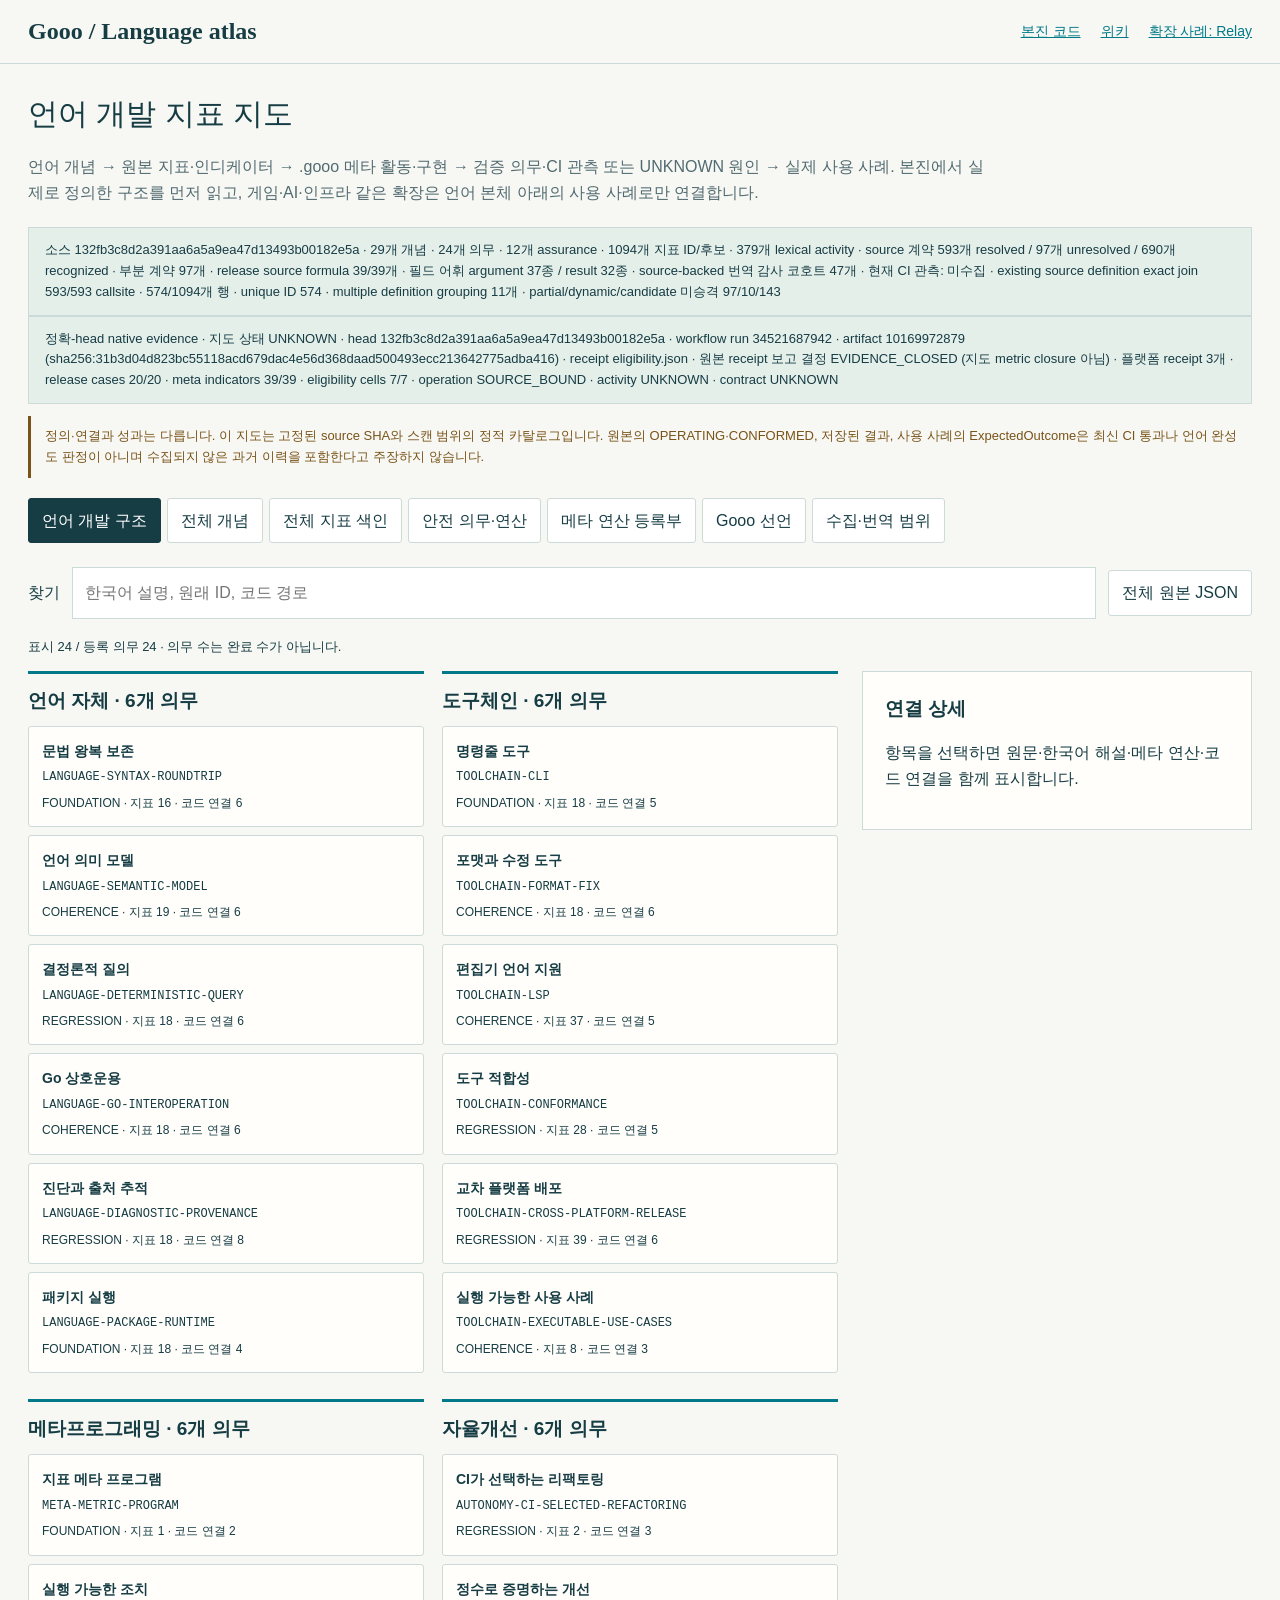
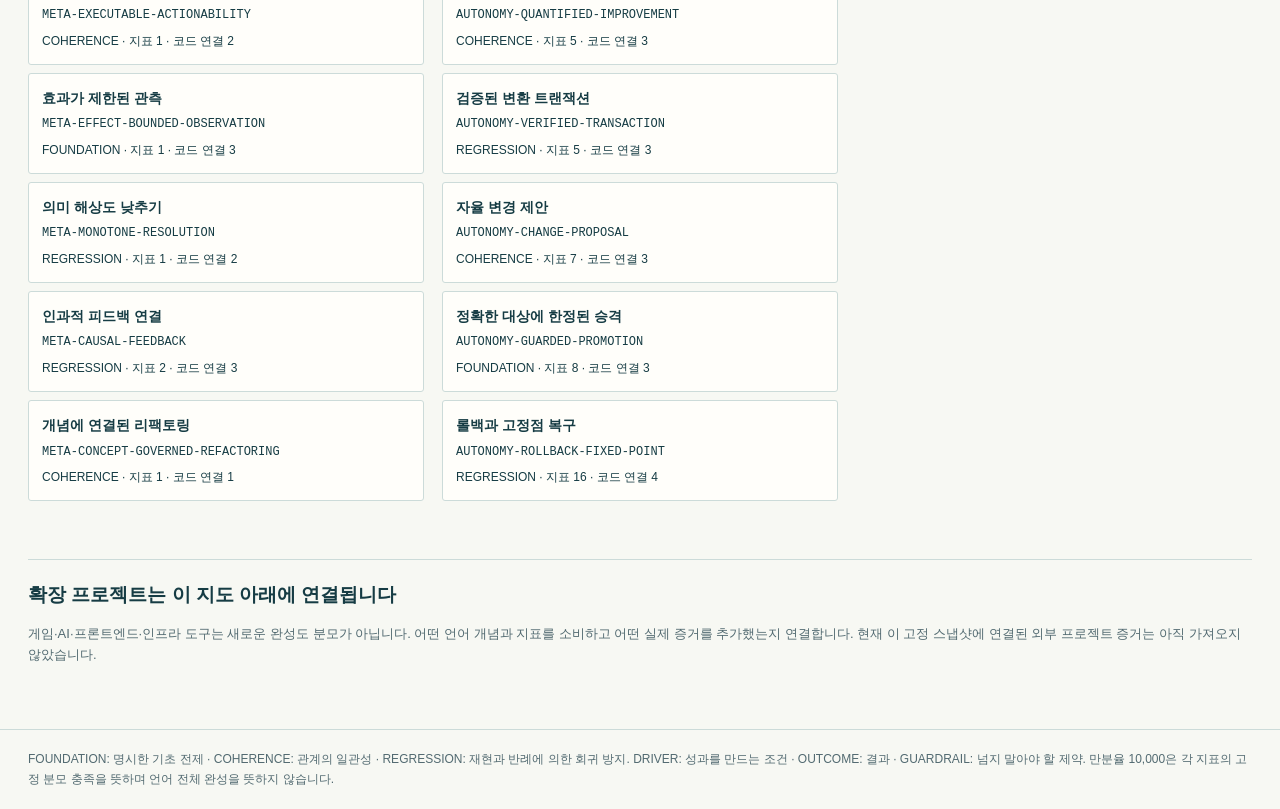
==== metric-map.html @ 1f8fe16c "publish: copy native metric map artifact" ====
<!doctype html>
<html lang="ko">
<head>
<meta charset="utf-8"><meta name="viewport" content="width=device-width, initial-scale=1">
<title>Gooo | 언어 개발 지표 지도</title>
<style>
:root{--ink:#163c44;--muted:#526a71;--paper:#f7f8f3;--line:#ccdbd9;--accent:#007a89;--wash:#e5efea;--warn:#795319}*{box-sizing:border-box}body{margin:0;background:var(--paper);color:var(--ink);font-family:"Noto Sans KR","Apple SD Gothic Neo",sans-serif;line-height:1.6}a{color:var(--accent)}header{padding:18px 28px;border-bottom:1px solid var(--line);display:flex;align-items:center;justify-content:space-between;gap:18px;flex-wrap:wrap}.brand{font:600 24px Georgia,serif;color:var(--ink);text-decoration:none}header nav{display:flex;gap:20px;font-size:14px}main{max-width:1560px;margin:auto;padding:26px 28px}.skip{position:absolute;left:10px;top:-80px;background:white;padding:10px;z-index:4}.skip:focus{top:10px}h1{font-size:30px;margin:0 0 8px;font-weight:550}h2{font-size:19px;margin:0 0 10px}h3{font-size:15px;margin:0 0 8px}.muted{color:var(--muted)}.intro{max-width:960px;margin-bottom:22px}code,.mono{font-family:Consolas,"SFMono-Regular",monospace;font-size:12px;overflow-wrap:anywhere}.sourcebar{padding:12px 16px;border:1px solid var(--line);background:var(--wash);font-size:13px;overflow-wrap:anywhere}.tools{display:flex;gap:12px;align-items:center;flex-wrap:wrap;margin:24px 0 18px}.tools input{flex:1;min-width:210px;padding:12px;border:1px solid var(--line);font:inherit;background:white}button,select{font:inherit;color:inherit}button{cursor:pointer}.nav{display:flex;gap:6px;flex-wrap:wrap;margin:20px 0}button{border:1px solid var(--line);background:white;border-radius:3px;padding:9px 13px}button[aria-pressed=true]{background:var(--ink);color:white;border-color:var(--ink)}button:hover{border-color:var(--accent)}button:focus-visible,a:focus-visible,input:focus-visible{outline:3px solid #b4722b;outline-offset:3px}.layout{display:grid;grid-template-columns:minmax(0,1fr) 390px;gap:24px}.areas{display:grid;grid-template-columns:1fr 1fr;gap:18px}.area{border-top:3px solid var(--accent);padding-top:12px}.area-title{display:flex;justify-content:space-between;gap:10px}.obligation{display:block;width:100%;text-align:left;margin:8px 0;padding:13px;background:#fffefa}.obligation strong{display:block;font-size:14px}.obligation small{display:block;color:var(--muted);font-size:11px;overflow-wrap:anywhere}.obligation[aria-pressed=true] small{color:#dde9e7}.facts{font-size:12px;margin:6px 0 0}.list{display:grid;gap:8px}.list-item{width:100%;text-align:left;padding:14px}.list-item strong{display:block;font-size:14px}.list-item code{display:block;margin-top:6px}.list-item span{display:block;font-size:12px;color:var(--muted)}aside{border:1px solid var(--line);padding:22px;background:#fffefa;align-self:start;max-height:85vh;overflow:auto;position:sticky;top:16px;overflow-wrap:anywhere}aside dl{margin:16px 0}dt{font-size:12px;color:var(--muted);margin-top:16px}dd{margin:3px 0;font-size:14px}aside ul{padding-left:18px;font-size:13px}.links a{display:block;margin:7px 0;font-size:12px}.original{font-size:12px;background:var(--paper);padding:10px;white-space:pre-wrap;overflow-wrap:anywhere}.warning{color:var(--warn);border-left:3px solid var(--warn);padding:10px 14px;margin:12px 0;font-size:13px}.legend{font-size:12px;color:var(--muted);margin:12px 0}.pagination{display:flex;align-items:center;gap:12px;margin-top:20px;font-size:13px}.extension{margin-top:30px;border-top:1px solid var(--line);padding-top:20px}.extension p{font-size:13px;color:var(--muted)}#count{font-size:13px}.pending{padding:28px 0}footer{max-width:1560px;margin:25px auto 0;padding:20px 28px;border-top:1px solid var(--line);font-size:12px;color:var(--muted)}[hidden]{display:none!important}@media(max-width:1080px){.layout{grid-template-columns:1fr}aside{position:static;max-height:none}}@media(max-width:640px){header,main,footer{padding:18px}.areas{grid-template-columns:1fr}h1{font-size:25px}header nav{flex-wrap:wrap}.tools input{min-width:0;width:100%}}
</style>
</head>
<body>
<a class="skip" href="#main">본문으로 이동</a>
<header><a class="brand" href="index.html" lang="en">Gooo / Language atlas</a><nav aria-label="사이트"><a href="https://github.com/kimjooyoon/meta-ontology-go">본진 코드</a><a href="https://github.com/kimjooyoon/meta-ontology-go/wiki">위키</a><a href="relay.html">확장 사례: Relay</a></nav></header>
<main id="main">
<section class="intro"><h1>언어 개발 지표 지도</h1><p class="muted">언어 개념 → 원본 지표·인디케이터 → .gooo 메타 활동·구현 → 검증 의무·CI 관측 또는 UNKNOWN 원인 → 실제 사용 사례. 본진에서 실제로 정의한 구조를 먼저 읽고, 게임·AI·인프라 같은 확장은 언어 본체 아래의 사용 사례로만 연결합니다.</p></section>
<div class="sourcebar" id="source">원본 카탈로그 생성 대기. 이전의 임의 12개 지표는 제거했습니다.</div>
<div class="sourcebar" id="native-evidence">정확-head native evidence 수집 대기. 소스 inventory와 별도 관측입니다.</div>
<div class="warning">정의·연결과 성과는 다릅니다. 이 지도는 고정된 source SHA와 스캔 범위의 정적 카탈로그입니다. 원본의 OPERATING·CONFORMED, 저장된 결과, 사용 사례의 ExpectedOutcome은 최신 CI 통과나 언어 완성도 판정이 아니며 수집되지 않은 과거 이력을 포함한다고 주장하지 않습니다.</div>
<div id="pending" class="pending"><h2>본진 데이터는 CI에서 가져옵니다</h2><p>언어 개념·24개 의무 레지스트리·안전 의무·메타 연산은 기존 Go API로 내보냅니다. 전체 지표 문자열과 Gooo activity는 소스 위치를 보존해 별도 색인합니다. 아직 생성되지 않은 값을 임의로 채우지 않습니다.</p><a href="https://github.com/kimjooyoon/gooo-site/actions/workflows/metric-atlas.yml">원본 추출 작업 보기</a></div>
<section id="explorer" hidden>
<div class="nav" aria-label="지도 보기"><button type="button" data-view="map" aria-pressed="true">언어 개발 구조</button><button type="button" data-view="concepts" aria-pressed="false">전체 개념</button><button type="button" data-view="metrics" aria-pressed="false">전체 지표 색인</button><button type="button" data-view="assurance" aria-pressed="false">안전 의무·연산</button><button type="button" data-view="operations" aria-pressed="false">메타 연산 등록부</button><button type="button" data-view="activities" aria-pressed="false">Gooo 선언</button><button type="button" data-view="coverage" aria-pressed="false">수집·번역 범위</button></div>
<div class="tools"><label for="search">찾기</label><input id="search" type="search" placeholder="한국어 설명, 원래 ID, 코드 경로"><button type="button" id="download">전체 원본 JSON</button></div>
<p id="count" aria-live="polite"></p>
<div class="layout"><section><div id="content"></div><div class="pagination" id="pages"></div></section><aside id="detail" aria-live="polite"><h2>연결 상세</h2><p>항목을 선택하면 원문·한국어 해설·메타 연산·코드 연결을 함께 표시합니다.</p></aside></div>
</section>
<section class="extension"><h2>확장 프로젝트는 이 지도 아래에 연결됩니다</h2><p>게임·AI·프론트엔드·인프라 도구는 새로운 완성도 분모가 아닙니다. 어떤 언어 개념과 지표를 소비하고 어떤 실제 증거를 추가했는지 연결합니다. 현재 이 고정 스냅샷에 연결된 외부 프로젝트 증거는 아직 가져오지 않았습니다.</p></section>
<noscript>탐색에는 JavaScript가 필요합니다. 원본은 <a href="https://github.com/kimjooyoon/meta-ontology-go/tree/132fb3c8d2a391aa6a5a9ea47d13493b00182e5a/internal/meta/languageconcept">언어 개념 카탈로그</a>와 <a href="https://github.com/kimjooyoon/meta-ontology-go/blob/132fb3c8d2a391aa6a5a9ea47d13493b00182e5a/internal/meta/languagereadiness/registry.go">의무 레지스트리</a>에서 읽을 수 있습니다.</noscript>
</main>
<footer>FOUNDATION: 명시한 기초 전제 · COHERENCE: 관계의 일관성 · REGRESSION: 재현과 반례에 의한 회귀 방지. DRIVER: 성과를 만드는 조건 · OUTCOME: 결과 · GUARDRAIL: 넘지 말아야 할 제약. 만분율 10,000은 각 지표의 고정 분모 충족을 뜻하며 언어 전체 완성을 뜻하지 않습니다.</footer>
<script id="atlas-data" type="application/json">{"activities":[{"name":"Root","declaration":"activity Root(Seed, ClaimDependencyPrimitive) -> RootState computes \"claim.observe:recoverable|root-observation\"","reference":{"path":"cmd/gooo/testdata/claim-dependency/main.gooo","line":13,"kind":"lexical_activity_declaration"}},{"name":"Derived","declaration":"activity Derived(RootState) -> DerivedState computes \"claim.edge:requires|derived-integrity\"","reference":{"path":"cmd/gooo/testdata/claim-dependency/main.gooo","line":14,"kind":"lexical_activity_declaration"}},{"name":"SupportCheck","declaration":"activity SupportCheck(RootState, DerivedState) -> SupportState computes \"claim.edge:supports|support-observation\"","reference":{"path":"cmd/gooo/testdata/claim-dependency/main.gooo","line":15,"kind":"lexical_activity_declaration"}},{"name":"RequirementCheck","declaration":"activity RequirementCheck(DerivedState, SupportState) -> RequirementState computes \"claim.edge:requires|requirement-integrity\"","reference":{"path":"cmd/gooo/testdata/claim-dependency/main.gooo","line":16,"kind":"lexical_activity_declaration"}},{"name":"ContradictionCheck","declaration":"activity ContradictionCheck(RootState, RequirementState) -> ContradictionState computes \"claim.edge:contradicts|contradiction-observation\"","reference":{"path":"cmd/gooo/testdata/claim-dependency/main.gooo","line":17,"kind":"lexical_activity_declaration"}},{"name":"FailureEntailmentCheck","declaration":"activity FailureEntailmentCheck(ContradictionState) -> FinalState computes \"claim.edge:failure-entailment|failure-observation\"","reference":{"path":"cmd/gooo/testdata/claim-dependency/main.gooo","line":18,"kind":"lexical_activity_declaration"}},{"name":"ClosedClaim","declaration":"activity ClosedClaim(ClaimInput) -> ClaimResolutionPrimitive computes \"claim.resolve:v1;state=CLOSED;stage=NONE;step=NONE;reason=CLAIM_EVIDENCE_CLOSED;unknown_class=NONE;next_operation=NONE\"","reference":{"path":"cmd/gooo/testdata/claim-resolution/main.gooo","line":7,"kind":"lexical_activity_declaration"}},{"name":"UnknownDirectClaim","declaration":"activity UnknownDirectClaim(ClaimInput) -> ClaimResolutionPrimitive computes \"claim.resolve:v1;state=UNKNOWN;stage=SOURCE;step=OBSERVE_INPUT;reason=INPUT_UNAVAILABLE;unknown_class=DIRECT_MISSING;next_operation=PROVIDE_INPUT\"","reference":{"path":"cmd/gooo/testdata/claim-resolution/main.gooo","line":8,"kind":"lexical_activity_declaration"}},{"name":"UnknownContextClaim","declaration":"activity UnknownContextClaim(ClaimInput) -> ClaimResolutionPrimitive computes \"claim.resolve:v1;state=UNKNOWN;stage=EVALUATION;step=RESOLVE_CONTEXT;reason=CONTEXT_UNAVAILABLE;unknown_class=CONTEXT_MISSING;next_operation=PROVIDE_CONTEXT\"","reference":{"path":"cmd/gooo/testdata/claim-resolution/main.gooo","line":9,"kind":"lexical_activity_declaration"}},{"name":"RefutedClaim","declaration":"activity RefutedClaim(ClaimInput) -> ClaimResolutionPrimitive computes \"claim.resolve:v1;state=REFUTED;stage=SOURCE;step=VERIFY_INPUT;reason=INPUT_MISMATCH;unknown_class=NONE;next_operation=RESTORE_EXPECTED_INPUT\"","reference":{"path":"cmd/gooo/testdata/claim-resolution/main.gooo","line":10,"kind":"lexical_activity_declaration"}},{"name":"InvalidUnknownClaim","declaration":"activity InvalidUnknownClaim(ClaimInput) -> ClaimResolutionPrimitive computes \"claim.resolve:v1;state=UNKNOWN;stage=SOURCE;step=OBSERVE_INPUT;reason=INPUT_UNAVAILABLE;unknown_class=NONE;next_operation=PROVIDE_INPUT\"","reference":{"path":"cmd/gooo/testdata/claim-resolution/main.gooo","line":11,"kind":"lexical_activity_declaration"}},{"name":"InvalidStateClaim","declaration":"activity InvalidStateClaim(ClaimInput) -> ClaimResolutionPrimitive computes \"claim.resolve:v1;state=FIXED_POINT;stage=NONE;step=NONE;reason=UNRECOGNIZED_STATE;unknown_class=NONE;next_operation=NONE\"","reference":{"path":"cmd/gooo/testdata/claim-resolution/main.gooo","line":12,"kind":"lexical_activity_declaration"}},{"name":"ObserveSelectorContract","declaration":"activity ObserveSelectorContract(SelectorContract) -> SemanticGraph","reference":{"path":"examples/activity-cardinality-resolution/main.gooo","line":18,"kind":"lexical_activity_declaration"}},{"name":"BindSemanticGraph","declaration":"activity BindSemanticGraph(SemanticGraph) -> SourceBinding","reference":{"path":"examples/activity-cardinality-resolution/main.gooo","line":19,"kind":"lexical_activity_declaration"}},{"name":"BindSourceDigest","declaration":"activity BindSourceDigest(SourceBinding) -> ValidSelector","reference":{"path":"examples/activity-cardinality-resolution/main.gooo","line":20,"kind":"lexical_activity_declaration"}},{"name":"ValidateSelectorInput","declaration":"activity ValidateSelectorInput(ValidSelector) -> ZeroResolution","reference":{"path":"examples/activity-cardinality-resolution/main.gooo","line":21,"kind":"lexical_activity_declaration"}},{"name":"ResolveZeroMatches","declaration":"activity ResolveZeroMatches(ZeroResolution) -> OneResolution","reference":{"path":"examples/activity-cardinality-resolution/main.gooo","line":22,"kind":"lexical_activity_declaration"}},{"name":"ResolveOneMatch","declaration":"activity ResolveOneMatch(OneResolution) -> ManyResolution","reference":{"path":"examples/activity-cardinality-resolution/main.gooo","line":23,"kind":"lexical_activity_declaration"}},{"name":"ResolveManyMatches","declaration":"activity ResolveManyMatches(ManyResolution) -> ClaimTransition","reference":{"path":"examples/activity-cardinality-resolution/main.gooo","line":24,"kind":"lexical_activity_declaration"}},{"name":"ExposeClaimTransition","declaration":"activity ExposeClaimTransition(ClaimTransition) -> ReplayReceipt","reference":{"path":"examples/activity-cardinality-resolution/main.gooo","line":25,"kind":"lexical_activity_declaration"}},{"name":"ReplayResolution","declaration":"activity ReplayResolution(ReplayReceipt) -> GraphReceipt","reference":{"path":"examples/activity-cardinality-resolution/main.gooo","line":26,"kind":"lexical_activity_declaration"}},{"name":"PreserveGraphHash","declaration":"activity PreserveGraphHash(GraphReceipt) -> RuntimeReceipt","reference":{"path":"examples/activity-cardinality-resolution/main.gooo","line":27,"kind":"lexical_activity_declaration"}},{"name":"ObserveRuntimeBudget","declaration":"activity ObserveRuntimeBudget(RuntimeReceipt) -> WorkspaceReceipt","reference":{"path":"examples/activity-cardinality-resolution/main.gooo","line":28,"kind":"lexical_activity_declaration"}},{"name":"PreserveRepositoryWorkspace","declaration":"activity PreserveRepositoryWorkspace(WorkspaceReceipt) -> ConformanceReceipt","reference":{"path":"examples/activity-cardinality-resolution/main.gooo","line":29,"kind":"lexical_activity_declaration"}},{"name":"PayOrder","declaration":"activity PayOrder(Order) -> Receipt","reference":{"path":"examples/billing-package/activity.gooo","line":4,"kind":"lexical_activity_declaration"}},{"name":"PayOrder","declaration":"activity PayOrder(Order, PaymentMethod) -> Payment","reference":{"path":"examples/billing/main.gooo","line":8,"kind":"lexical_activity_declaration"}},{"name":"ParseAndLower","declaration":"activity ParseAndLower(Source) -> SemanticIR","reference":{"path":"examples/bootstrap/main.gooo","line":8,"kind":"lexical_activity_declaration"}},{"name":"Verify","declaration":"activity Verify(SemanticIR) -> Evidence","reference":{"path":"examples/bootstrap/main.gooo","line":9,"kind":"lexical_activity_declaration"}},{"name":"ChangedFileToClaim","declaration":"activity ChangedFileToClaim(ChangedFile) -> CausalClaim computes \"causal-ci.changed-file-to-claim/v2\"","reference":{"path":"examples/causal-ci-selection/contradiction-intervention.gooo","line":17,"kind":"lexical_activity_declaration"}},{"name":"ClaimToSurface","declaration":"activity ClaimToSurface(CausalClaim) -> PolicySurface computes \"causal-ci.claim-to-surface/v2\"","reference":{"path":"examples/causal-ci-selection/contradiction-intervention.gooo","line":18,"kind":"lexical_activity_declaration"}},{"name":"SurfaceToGoTest","declaration":"activity SurfaceToGoTest(PolicySurface) -> GoTestCheck computes \"causal-ci.surface-to-check/v2\"","reference":{"path":"examples/causal-ci-selection/contradiction-intervention.gooo","line":19,"kind":"lexical_activity_declaration"}},{"name":"SurfaceToGoVet","declaration":"activity SurfaceToGoVet(PolicySurface) -> GoVetCheck computes \"causal-ci.surface-to-check/v2\"","reference":{"path":"examples/causal-ci-selection/contradiction-intervention.gooo","line":20,"kind":"lexical_activity_declaration"}},{"name":"PriorClaimState","declaration":"activity PriorClaimState(CausalClaim) -> OpenState computes \"causal-ci.prior-claim-state/open/v2\"","reference":{"path":"examples/causal-ci-selection/contradiction-intervention.gooo","line":21,"kind":"lexical_activity_declaration"}},{"name":"DischargeClaim","declaration":"activity DischargeClaim(CausalClaim) -> DischargedState computes \"causal-ci.claim-transition/discharged/v2\"","reference":{"path":"examples/causal-ci-selection/contradiction-intervention.gooo","line":22,"kind":"lexical_activity_declaration"}},{"name":"PreserveClaim","declaration":"activity PreserveClaim(CausalClaim) -> OpenState computes \"causal-ci.claim-transition/open-lower-resolution/v2\"","reference":{"path":"examples/causal-ci-selection/contradiction-intervention.gooo","line":23,"kind":"lexical_activity_declaration"}},{"name":"RefuteClaim","declaration":"activity RefuteClaim(CausalClaim) -> RefutedState computes \"causal-ci.claim-transition/refuted/v2\"","reference":{"path":"examples/causal-ci-selection/contradiction-intervention.gooo","line":24,"kind":"lexical_activity_declaration"}},{"name":"ChangedFileToClaim","declaration":"activity ChangedFileToClaim(ChangedFile) -> CausalClaim computes \"causal-ci.changed-file-to-claim/v2\"","reference":{"path":"examples/causal-ci-selection/main.gooo","line":18,"kind":"lexical_activity_declaration"}},{"name":"ClaimToSurface","declaration":"activity ClaimToSurface(CausalClaim) -> PolicySurface computes \"causal-ci.claim-to-surface/v2\"","reference":{"path":"examples/causal-ci-selection/main.gooo","line":19,"kind":"lexical_activity_declaration"}},{"name":"SurfaceToGoTest","declaration":"activity SurfaceToGoTest(PolicySurface) -> GoTestCheck computes \"causal-ci.surface-to-check/v2\"","reference":{"path":"examples/causal-ci-selection/main.gooo","line":20,"kind":"lexical_activity_declaration"}},{"name":"PriorClaimState","declaration":"activity PriorClaimState(CausalClaim) -> OpenState computes \"causal-ci.prior-claim-state/open/v2\"","reference":{"path":"examples/causal-ci-selection/main.gooo","line":22,"kind":"lexical_activity_declaration"}},{"name":"DischargeClaim","declaration":"activity DischargeClaim(CausalClaim) -> DischargedState computes \"causal-ci.claim-transition/discharged/v2\"","reference":{"path":"examples/causal-ci-selection/main.gooo","line":23,"kind":"lexical_activity_declaration"}},{"name":"PreserveClaim","declaration":"activity PreserveClaim(CausalClaim) -> OpenState computes \"causal-ci.claim-transition/open-lower-resolution/v2\"","reference":{"path":"examples/causal-ci-selection/main.gooo","line":24,"kind":"lexical_activity_declaration"}},{"name":"RefuteClaim","declaration":"activity RefuteClaim(CausalClaim) -> RefutedState computes \"causal-ci.claim-transition/refuted/v2\"","reference":{"path":"examples/causal-ci-selection/main.gooo","line":25,"kind":"lexical_activity_declaration"}},{"name":"ChangedFileToClaim","declaration":"activity ChangedFileToClaim(ChangedFile) -> CausalClaim computes \"causal-ci.changed-file-to-claim/v2\"","reference":{"path":"examples/causal-ci-selection/nonsemantic-intervention.gooo","line":20,"kind":"lexical_activity_declaration"}},{"name":"ClaimToSurface","declaration":"activity ClaimToSurface(CausalClaim) -> PolicySurface computes \"causal-ci.claim-to-surface/v2\"","reference":{"path":"examples/causal-ci-selection/nonsemantic-intervention.gooo","line":21,"kind":"lexical_activity_declaration"}},{"name":"SurfaceToGoTest","declaration":"activity SurfaceToGoTest(PolicySurface) -> GoTestCheck computes \"causal-ci.surface-to-check/v2\"","reference":{"path":"examples/causal-ci-selection/nonsemantic-intervention.gooo","line":22,"kind":"lexical_activity_declaration"}},{"name":"PriorClaimState","declaration":"activity PriorClaimState(CausalClaim) -> OpenState computes \"causal-ci.prior-claim-state/open/v2\"","reference":{"path":"examples/causal-ci-selection/nonsemantic-intervention.gooo","line":24,"kind":"lexical_activity_declaration"}},{"name":"DischargeClaim","declaration":"activity DischargeClaim(CausalClaim) -> DischargedState computes \"causal-ci.claim-transition/discharged/v2\"","reference":{"path":"examples/causal-ci-selection/nonsemantic-intervention.gooo","line":25,"kind":"lexical_activity_declaration"}},{"name":"PreserveClaim","declaration":"activity PreserveClaim(CausalClaim) -> OpenState computes \"causal-ci.claim-transition/open-lower-resolution/v2\"","reference":{"path":"examples/causal-ci-selection/nonsemantic-intervention.gooo","line":26,"kind":"lexical_activity_declaration"}},{"name":"RefuteClaim","declaration":"activity RefuteClaim(CausalClaim) -> RefutedState computes \"causal-ci.claim-transition/refuted/v2\"","reference":{"path":"examples/causal-ci-selection/nonsemantic-intervention.gooo","line":27,"kind":"lexical_activity_declaration"}},{"name":"ChangedFileToClaim","declaration":"activity ChangedFileToClaim(ChangedFile) -> CausalClaim computes \"causal-ci.changed-file-to-claim/v2\"","reference":{"path":"examples/causal-ci-selection/semantic-intervention.gooo","line":17,"kind":"lexical_activity_declaration"}},{"name":"ClaimToSurface","declaration":"activity ClaimToSurface(CausalClaim) -> PolicySurface computes \"causal-ci.claim-to-surface/v2\"","reference":{"path":"examples/causal-ci-selection/semantic-intervention.gooo","line":18,"kind":"lexical_activity_declaration"}},{"name":"SurfaceToGoTest","declaration":"activity SurfaceToGoTest(PolicySurface) -> GoVetCheck computes \"causal-ci.surface-to-check/v2\"","reference":{"path":"examples/causal-ci-selection/semantic-intervention.gooo","line":19,"kind":"lexical_activity_declaration"}},{"name":"PriorClaimState","declaration":"activity PriorClaimState(CausalClaim) -> OpenState computes \"causal-ci.prior-claim-state/open/v2\"","reference":{"path":"examples/causal-ci-selection/semantic-intervention.gooo","line":20,"kind":"lexical_activity_declaration"}},{"name":"DischargeClaim","declaration":"activity DischargeClaim(CausalClaim) -> DischargedState computes \"causal-ci.claim-transition/discharged/v2\"","reference":{"path":"examples/causal-ci-selection/semantic-intervention.gooo","line":21,"kind":"lexical_activity_declaration"}},{"name":"PreserveClaim","declaration":"activity PreserveClaim(CausalClaim) -> OpenState computes \"causal-ci.claim-transition/open-lower-resolution/v2\"","reference":{"path":"examples/causal-ci-selection/semantic-intervention.gooo","line":22,"kind":"lexical_activity_declaration"}},{"name":"RefuteClaim","declaration":"activity RefuteClaim(CausalClaim) -> RefutedState computes \"causal-ci.claim-transition/refuted/v2\"","reference":{"path":"examples/causal-ci-selection/semantic-intervention.gooo","line":23,"kind":"lexical_activity_declaration"}},{"name":"ObserveCIWorkflowWindow","declaration":"activity ObserveCIWorkflowWindow(WorkflowWindowInput) -> WorkflowWindowOutput computes \"ci.workflow.window/v1;partial-lineage-observation-permission=READ_ONLY;partial-lineage-policy=EXACT_SUBJECT_WORKFLOW_LINEAGE_CONTRACT;partial-lineage-repository=kimjooyoon/meta-ontology-go;partial-lineage-source-workflow=.github/workflows/ci.yml;partial-lineage-consumer-workflow=CI effort observation;partial-lineage-source-identity=workflow,run_id,run_attempt,subject_sha,repository,event;partial-lineage-source-identity-priority=run_id,repository,workflow,event,run_attempt,head_sha;partial-lineage-source-secondary-fields=ref,head_branch;partial-lineage-source-api-key=workflow_run.id;partial-lineage-artifact-identity=name,id,digest,run_id,run_attempt,subject_sha;partial-lineage-artifact-subject-binding=ci-evidence.head_sha;partial-lineage-consumer-identity=workflow,run_id,run_attempt,subject_sha,ref;partial-lineage-provenance-state=EXACT_REQUIRED;partial-lineage-lineage-states=EXACT,STALE,DIRECT_MISSING,MISMATCH,TAMPERED,CURRENT_DEV_FALLBACK;partial-lineage-causal-fields=stage,step,reason,unknown_class,next_operation,blocked_by;partial-lineage-edge=consumer>source-run;partial-lineage-edge=source-run>subject;partial-lineage-edge=source-run>artifact;partial-lineage-edge=artifact>attempt;partial-lineage-edge=artifact>digest;partial-lineage-edge=consumer>consumer-subject;partial-lineage-refuted-dominates-unknown=true;partial-lineage-metric=active_lineage_roots|1;partial-lineage-metric=cases_satisfied|9;partial-lineage-metric=cases_total|9;partial-lineage-metric=stale_misattributed_before|2;partial-lineage-metric=stale_misattributed_after|0;partial-lineage-metric=stale_unknown|3;partial-lineage-metric=exact_subject_bindings|3;partial-lineage-metric=unknown_classifications|3;partial-lineage-metric=unknown_six_field_preservations|3;partial-lineage-metric=contradictions_refuted|3;partial-lineage-metric=mismatch_detections|3;partial-lineage-metric=fallback_attempts|1;partial-lineage-metric=fallback_accepted|0;partial-lineage-metric=fallback_rejected|1;partial-lineage-metric=exact_replay_comparisons|1;partial-lineage-metric=source_artifact_resolutions|3;partial-lineage-metric=source_receipts|2;partial-lineage-metric=consumer_receipts|2;partial-lineage-metric=evidence_artifacts|21;partial-lineage-case=EXACT_TRIGGER_ARTIFACT_MATCH|CLOSED|EXACT||446c8451b231ed08087945ac1a7f705bea7225be|33859268902|VALUE;partial-lineage-case=EXACT_API_HEAD_SHA_NULL_REF|CLOSED|EXACT||446c8451b231ed08087945ac1a7f705bea7225be|33859268902|NULL;partial-lineage-case=EXACT_API_HEAD_SHA_EMPTY_REF|CLOSED|EXACT||446c8451b231ed08087945ac1a7f705bea7225be|33859268902|EMPTY;partial-lineage-case=STALE_SOURCE_A5697C29|UNKNOWN|STALE|STALE|a5697c29443440af1eb463de0ea6697a043c2afb|33858521448|VALUE;partial-lineage-case=SOURCE_API_MISSING|UNKNOWN|DIRECT_MISSING|DIRECT_MISSING|8a919d0a8d28a490eeac3262b9959bcdd5414caa|33858991200|VALUE;partial-lineage-case=ARTIFACT_LOOKUP_MISSING|UNKNOWN|DIRECT_MISSING|DIRECT_MISSING|a5697c29443440af1eb463de0ea6697a043c2afb|33858521448|VALUE;partial-lineage-case=SUBJECT_RUN_MISMATCH|REFUTED|CURRENT_DEV_FALLBACK||8a919d0a8d28a490eeac3262b9959bcdd5414caa|33858991200|VALUE;partial-lineage-case=TAMPERED_ARTIFACT|REFUTED|TAMPERED||446c8451b231ed08087945ac1a7f705bea7225be|33859268902|VALUE;partial-lineage-case=SOURCE_REPOSITORY_MISMATCH|REFUTED|MISMATCH||446c8451b231ed08087945ac1a7f705bea7225be|33859268902|VALUE\"","reference":{"path":"examples/ci-effort-observation/main.gooo","line":21,"kind":"lexical_activity_declaration"}},{"name":"BindVerificationOperationManifest","declaration":"activity BindVerificationOperationManifest(OperationManifestInput) -> OperationManifestOutput computes \"ci.operation.manifest/v1\"","reference":{"path":"examples/ci-effort-observation/main.gooo","line":22,"kind":"lexical_activity_declaration"}},{"name":"ObserveVerificationRuntime","declaration":"activity ObserveVerificationRuntime(VerificationRuntimeInput) -> VerificationRuntimeOutput computes \"ci.verification.runtime/v1;observation-permission=READ_ONLY\"","reference":{"path":"examples/ci-effort-observation/main.gooo","line":23,"kind":"lexical_activity_declaration"}},{"name":"AccountExecutedVerifications","declaration":"activity AccountExecutedVerifications(ExecutedVerificationsInput) -> ExecutedVerificationsOutput computes \"ci.verification.executed/v1\"","reference":{"path":"examples/ci-effort-observation/main.gooo","line":24,"kind":"lexical_activity_declaration"}},{"name":"AccountSkippedVerifications","declaration":"activity AccountSkippedVerifications(SkippedVerificationsInput) -> SkippedVerificationsOutput computes \"ci.verification.skipped/v1\"","reference":{"path":"examples/ci-effort-observation/main.gooo","line":25,"kind":"lexical_activity_declaration"}},{"name":"EvaluateExactEvidenceReuse","declaration":"activity EvaluateExactEvidenceReuse(ReuseDecisionInput) -> ReuseDecisionOutput computes \"ci.evidence.reuse/v1;evidence-reuse-permission=EXACT_SUCCESS_ONLY;promotion-permission=NONE\"","reference":{"path":"examples/ci-effort-observation/main.gooo","line":26,"kind":"lexical_activity_declaration"}},{"name":"RecordReuseRejectionsAndUnknowns","declaration":"activity RecordReuseRejectionsAndUnknowns(ReuseRejectionsUnknownInput) -> ReuseRejectionsUnknownOutput computes \"ci.evidence.rejections/v1\"","reference":{"path":"examples/ci-effort-observation/main.gooo","line":27,"kind":"lexical_activity_declaration"}},{"name":"BindOpenTofuObservation","declaration":"activity BindOpenTofuObservation(OpenTofuObservationInput) -> OpenTofuObservationOutput computes \"ci.external.opentofu/v1\"","reference":{"path":"examples/ci-effort-observation/main.gooo","line":28,"kind":"lexical_activity_declaration"}},{"name":"SelectGoCheck","declaration":"activity SelectGoCheck(ChangeSet) -> CheckPlan computes \"ci.rule:go:v1\"","reference":{"path":"examples/ci-plan/main.gooo","line":8,"kind":"lexical_activity_declaration"}},{"name":"SelectDocsCheck","declaration":"activity SelectDocsCheck(ChangeSet) -> CheckPlan computes \"ci.rule:docs:v1\"","reference":{"path":"examples/ci-plan/main.gooo","line":9,"kind":"lexical_activity_declaration"}},{"name":"SelectYAMLCheck","declaration":"activity SelectYAMLCheck(ChangeSet) -> CheckPlan computes \"ci.rule:yaml:v1\"","reference":{"path":"examples/ci-plan/main.gooo","line":10,"kind":"lexical_activity_declaration"}},{"name":"PlanCI","declaration":"activity PlanCI(ChangeSet) -> CheckPlan computes \"ci.plan:v1\"","reference":{"path":"examples/ci-plan/main.gooo","line":11,"kind":"lexical_activity_declaration"}},{"name":"VerifyCIPlan","declaration":"activity VerifyCIPlan(CheckPlan) -> VerificationReceipt computes \"ci.verify:v1\"","reference":{"path":"examples/ci-plan/main.gooo","line":12,"kind":"lexical_activity_declaration"}},{"name":"BindOperationIdentity","declaration":"activity BindOperationIdentity(OperationObservation) -> OperationIdentity","reference":{"path":"examples/ci-time-causality/main.gooo","line":4,"kind":"lexical_activity_declaration"}},{"name":"BindClockDomain","declaration":"activity BindClockDomain(OperationObservation) -> ClockDomainBinding","reference":{"path":"examples/ci-time-causality/main.gooo","line":5,"kind":"lexical_activity_declaration"}},{"name":"ObserveStartTime","declaration":"activity ObserveStartTime(OperationObservation) -> StartTimeObservation","reference":{"path":"examples/ci-time-causality/main.gooo","line":6,"kind":"lexical_activity_declaration"}},{"name":"ObserveEndTime","declaration":"activity ObserveEndTime(OperationObservation) -> EndTimeObservation","reference":{"path":"examples/ci-time-causality/main.gooo","line":7,"kind":"lexical_activity_declaration"}},{"name":"EnforceMonotonicOrder","declaration":"activity EnforceMonotonicOrder(StartTimeObservation) -> ClockOrderDecision","reference":{"path":"examples/ci-time-causality/main.gooo","line":8,"kind":"lexical_activity_declaration"}},{"name":"DeriveDuration","declaration":"activity DeriveDuration(ClockOrderDecision) -> DurationObservation","reference":{"path":"examples/ci-time-causality/main.gooo","line":9,"kind":"lexical_activity_declaration"}},{"name":"PreserveSourceCIBoundary","declaration":"activity PreserveSourceCIBoundary(DurationObservation) -> SourceCIObservation","reference":{"path":"examples/ci-time-causality/main.gooo","line":10,"kind":"lexical_activity_declaration"}},{"name":"PreserveOpenTofuBoundary","declaration":"activity PreserveOpenTofuBoundary(DurationObservation) -> OpenTofuObservation","reference":{"path":"examples/ci-time-causality/main.gooo","line":11,"kind":"lexical_activity_declaration"}},{"name":"AppendRetryLineage","declaration":"activity AppendRetryLineage(OperationObservation) -> RetryLineage","reference":{"path":"examples/ci-time-causality/main.gooo","line":12,"kind":"lexical_activity_declaration"}},{"name":"RefuteNegativeDuration","declaration":"activity RefuteNegativeDuration(DurationObservation) -> Refutation","reference":{"path":"examples/ci-time-causality/main.gooo","line":13,"kind":"lexical_activity_declaration"}},{"name":"ReplayDeterministically","declaration":"activity ReplayDeterministically(DurationObservation) -> ReplayReceipt","reference":{"path":"examples/ci-time-causality/main.gooo","line":14,"kind":"lexical_activity_declaration"}},{"name":"EmitHumanReport","declaration":"activity EmitHumanReport(ReplayReceipt) -> HumanReport","reference":{"path":"examples/ci-time-causality/main.gooo","line":15,"kind":"lexical_activity_declaration"}},{"name":"ObserveSource","declaration":"activity ObserveSource(SourceProgram) -> SemanticGraph computes \"gooo.semantic.graph:v1\"","reference":{"path":"examples/compiler-self-improvement/main.gooo","line":10,"kind":"lexical_activity_declaration"}},{"name":"GenerateCandidate","declaration":"activity GenerateCandidate(SemanticGraph) -> GeneratedCandidate computes \"generator.normalizeIR:fold-copy-with-empty-normalization/v1;target=internal/generator/normalize_part01.go;fixture=examples/billing/main.gooo\"","reference":{"path":"examples/compiler-self-improvement/main.gooo","line":11,"kind":"lexical_activity_declaration"}},{"name":"ExecuteBaseline","declaration":"activity ExecuteBaseline(SourceProgram) -> ExactObservation computes \"compiler.measure:baseline:v1\"","reference":{"path":"examples/compiler-self-improvement/main.gooo","line":12,"kind":"lexical_activity_declaration"}},{"name":"ExecuteCandidate","declaration":"activity ExecuteCandidate(GeneratedCandidate) -> ExactObservation computes \"compiler.measure:candidate:v1\"","reference":{"path":"examples/compiler-self-improvement/main.gooo","line":13,"kind":"lexical_activity_declaration"}},{"name":"GuardSemantics","declaration":"activity GuardSemantics(ExactObservation) -> Decision computes \"compiler.guard:behavior-determinism-memory-time:v1\"","reference":{"path":"examples/compiler-self-improvement/main.gooo","line":14,"kind":"lexical_activity_declaration"}},{"name":"Decide","declaration":"activity Decide(Decision) -> Decision computes \"compiler.decision:REFUTED>UNKNOWN>CLOSED:v1\"","reference":{"path":"examples/compiler-self-improvement/main.gooo","line":15,"kind":"lexical_activity_declaration"}},{"name":"DeclareOperationIntent","declaration":"activity DeclareOperationIntent(OperationIntentInput) -> OperationIntent computes \"compiler.operation-intent:v1;operation=lsp-document-refresh;mode=read-only\"","reference":{"path":"examples/compiler-self-improvement/operation-envelope.gooo","line":21,"kind":"lexical_activity_declaration"}},{"name":"BindSourceRevision","declaration":"activity BindSourceRevision(SourceRevisionInput) -> SourceRevision computes \"compiler.source-revision:v1;binding=exact-source-digest;target=internal/lsp/features_part03.go;metric=lsp_refresh_parse_calls\"","reference":{"path":"examples/compiler-self-improvement/operation-envelope.gooo","line":22,"kind":"lexical_activity_declaration"}},{"name":"DeclareEffectGrant","declaration":"activity DeclareEffectGrant(EffectGrantInput) -> EffectGrant computes \"compiler.effect-grant:v1;effects=read:source;repository-writes=0\"","reference":{"path":"examples/compiler-self-improvement/operation-envelope.gooo","line":23,"kind":"lexical_activity_declaration"}},{"name":"EmitEffectRequest","declaration":"activity EmitEffectRequest(EffectRequestInput) -> EffectRequest computes \"compiler.effect-request:v1;replay=exact-source-profile-toolchain-contract-digest\"","reference":{"path":"examples/compiler-self-improvement/operation-envelope.gooo","line":24,"kind":"lexical_activity_declaration"}},{"name":"RecordEffectResult","declaration":"activity RecordEffectResult(EffectResultInput) -> EffectResult computes \"compiler.effect-result:v1;match=request-source-grant;cases=unchanged-reuse|changed-input-invalidation\"","reference":{"path":"examples/compiler-self-improvement/operation-envelope.gooo","line":25,"kind":"lexical_activity_declaration"}},{"name":"VerifyReplayIdentity","declaration":"activity VerifyReplayIdentity(ReplayIdentityInput) -> ReplayIdentity computes \"compiler.replay-identity:v1;compare=current-request-digest;stale=corrupt-cache-reject\"","reference":{"path":"examples/compiler-self-improvement/operation-envelope.gooo","line":26,"kind":"lexical_activity_declaration"}},{"name":"ClassifySemanticOutcome","declaration":"activity ClassifySemanticOutcome(SemanticOutcomeInput) -> OperationDecision computes \"compiler.decision:v1;precedence=REFUTED>UNKNOWN>CLOSED;conditions=unchanged-reuse|changed-input-invalidation|corrupt-stale-evidence\"","reference":{"path":"examples/compiler-self-improvement/operation-envelope.gooo","line":27,"kind":"lexical_activity_declaration"}},{"name":"PublishOperationReceipt","declaration":"activity PublishOperationReceipt(ReceiptInput) -> OperationReceipt computes \"compiler.operation-receipt:v1;artifacts=6;utility=UNKNOWN\"","reference":{"path":"examples/compiler-self-improvement/operation-envelope.gooo","line":28,"kind":"lexical_activity_declaration"}},{"name":"Transform","declaration":"activity Transform(Input) -> Output","reference":{"path":"examples/conformance/main.gooo","line":7,"kind":"lexical_activity_declaration"}},{"name":"LoadOrder","declaration":"activity LoadOrder(Order) -> Order computes \"field.read:CustomerName=billing://field/customer-name\"","reference":{"path":"examples/entity-fields-v1/main.gooo","line":9,"kind":"lexical_activity_declaration"}},{"name":"BindExecutionReport","declaration":"activity BindExecutionReport(CapabilityRequest) -> ExecutionReportEvidence","reference":{"path":"examples/external-capability-execution/authorization/policy.gooo","line":17,"kind":"lexical_activity_declaration"}},{"name":"BindOperation","declaration":"activity BindOperation(CapabilityRequest) -> OperationEvidence","reference":{"path":"examples/external-capability-execution/authorization/policy.gooo","line":18,"kind":"lexical_activity_declaration"}},{"name":"BindSubject","declaration":"activity BindSubject(CapabilityRequest) -> SubjectEvidence","reference":{"path":"examples/external-capability-execution/authorization/policy.gooo","line":19,"kind":"lexical_activity_declaration"}},{"name":"BindIssuer","declaration":"activity BindIssuer(CapabilityRequest) -> IssuerEvidence","reference":{"path":"examples/external-capability-execution/authorization/policy.gooo","line":20,"kind":"lexical_activity_declaration"}},{"name":"BindScope","declaration":"activity BindScope(CapabilityRequest) -> ScopeEvidence","reference":{"path":"examples/external-capability-execution/authorization/policy.gooo","line":21,"kind":"lexical_activity_declaration"}},{"name":"BindPolicyFoundation","declaration":"activity BindPolicyFoundation(CapabilityRequest) -> PolicyFoundationEvidence","reference":{"path":"examples/external-capability-execution/authorization/policy.gooo","line":22,"kind":"lexical_activity_declaration"}},{"name":"EnforceDefaultDeny","declaration":"activity EnforceDefaultDeny(CapabilityRequest) -> DefaultDenyEvidence","reference":{"path":"examples/external-capability-execution/authorization/policy.gooo","line":23,"kind":"lexical_activity_declaration"}},{"name":"BindInvocation","declaration":"activity BindInvocation(CapabilityRequest) -> InvocationEvidence","reference":{"path":"examples/external-capability-execution/authorization/policy.gooo","line":24,"kind":"lexical_activity_declaration"}},{"name":"BindNonce","declaration":"activity BindNonce(CapabilityRequest) -> NonceEvidence","reference":{"path":"examples/external-capability-execution/authorization/policy.gooo","line":25,"kind":"lexical_activity_declaration"}},{"name":"EnforceEffectCeiling","declaration":"activity EnforceEffectCeiling(CapabilityRequest) -> EffectCeilingEvidence","reference":{"path":"examples/external-capability-execution/authorization/policy.gooo","line":26,"kind":"lexical_activity_declaration"}},{"name":"ReduceAuthorization","declaration":"activity ReduceAuthorization(CapabilityRequest) -> AuthorizationReceipt","reference":{"path":"examples/external-capability-execution/authorization/policy.gooo","line":27,"kind":"lexical_activity_declaration"}},{"name":"BindActivationCapsules","declaration":"activity BindActivationCapsules(AssuranceCapsule, EligibilityCapsule, MergeCapsule) -> BoundEvidence","reference":{"path":"examples/external-conformance-activation/main.gooo","line":13,"kind":"lexical_activity_declaration"}},{"name":"ConsumePredecessorSemantics","declaration":"activity ConsumePredecessorSemantics(BoundEvidence) -> PredecessorSemantics","reference":{"path":"examples/external-conformance-activation/main.gooo","line":14,"kind":"lexical_activity_declaration"}},{"name":"PreserveUnknownResolution","declaration":"activity PreserveUnknownResolution(BoundEvidence) -> ActivationDecision","reference":{"path":"examples/external-conformance-activation/main.gooo","line":15,"kind":"lexical_activity_declaration"}},{"name":"ApplyExternalConformanceTransition","declaration":"activity ApplyExternalConformanceTransition(PredecessorSemantics, ActivationDecision) -> AssuranceTransition","reference":{"path":"examples/external-conformance-activation/main.gooo","line":16,"kind":"lexical_activity_declaration"}},{"name":"EmitReadOnlyActivationReceipt","declaration":"activity EmitReadOnlyActivationReceipt(AssuranceTransition) -> ActivationReceipt","reference":{"path":"examples/external-conformance-activation/main.gooo","line":17,"kind":"lexical_activity_declaration"}},{"name":"ObserveValidatedMergeEvidence","declaration":"activity ObserveValidatedMergeEvidence(ReleaseCandidate) -> ValidatedMergeEvidence","reference":{"path":"examples/gooo-release-publication/main.gooo","line":14,"kind":"lexical_activity_declaration"}},{"name":"BindExperimentalReleaseIdentity","declaration":"activity BindExperimentalReleaseIdentity(ValidatedMergeEvidence) -> ReleaseIdentity","reference":{"path":"examples/gooo-release-publication/main.gooo","line":15,"kind":"lexical_activity_declaration"}},{"name":"AssembleReleasePayload","declaration":"activity AssembleReleasePayload(ValidatedMergeEvidence, ReleaseIdentity) -> ReleasePayload","reference":{"path":"examples/gooo-release-publication/main.gooo","line":16,"kind":"lexical_activity_declaration"}},{"name":"VerifyReleasePayloadChecksums","declaration":"activity VerifyReleasePayloadChecksums(ReleasePayload) -> ChecksumEvidence","reference":{"path":"examples/gooo-release-publication/main.gooo","line":17,"kind":"lexical_activity_declaration"}},{"name":"CreateAnnotatedReleaseTag","declaration":"activity CreateAnnotatedReleaseTag(ReleaseIdentity, ChecksumEvidence) -> AnnotatedTag","reference":{"path":"examples/gooo-release-publication/main.gooo","line":18,"kind":"lexical_activity_declaration"}},{"name":"StageDraftPrerelease","declaration":"activity StageDraftPrerelease(AnnotatedTag, ReleasePayload) -> DraftPrerelease","reference":{"path":"examples/gooo-release-publication/main.gooo","line":19,"kind":"lexical_activity_declaration"}},{"name":"VerifyDraftReleaseAssets","declaration":"activity VerifyDraftReleaseAssets(DraftPrerelease, ChecksumEvidence) -> AssetSetEvidence","reference":{"path":"examples/gooo-release-publication/main.gooo","line":20,"kind":"lexical_activity_declaration"}},{"name":"PublishVerifiedPrerelease","declaration":"activity PublishVerifiedPrerelease(DraftPrerelease, AssetSetEvidence) -> PublishedPrerelease","reference":{"path":"examples/gooo-release-publication/main.gooo","line":21,"kind":"lexical_activity_declaration"}},{"name":"IncrementOne","declaration":"activity IncrementOne(Integer) -> Integer computes \"int.add:1\"","reference":{"path":"examples/language-operation-catalog/main.gooo","line":4,"kind":"lexical_activity_declaration"}},{"name":"IncrementTwo","declaration":"activity IncrementTwo(Integer) -> Integer computes \"int.add:2\"","reference":{"path":"examples/language-operation-catalog/main.gooo","line":5,"kind":"lexical_activity_declaration"}},{"name":"IncrementOne","declaration":"activity IncrementOne(Integer) -> Integer computes \"int.add:1\"","reference":{"path":"examples/language-operation-catalog/unknown.gooo","line":4,"kind":"lexical_activity_declaration"}},{"name":"IncrementTwo","declaration":"activity IncrementTwo(Integer) -> Integer computes \"int.magic:2\"","reference":{"path":"examples/language-operation-catalog/unknown.gooo","line":5,"kind":"lexical_activity_declaration"}},{"name":"Capture","declaration":"activity Capture(Observation) -> Observation computes \"record.forward:v1\"","reference":{"path":"examples/language-record-binding/main.gooo","line":13,"kind":"lexical_activity_declaration"}},{"name":"Review","declaration":"activity Review(Observation) -> Observation computes \"record.forward:v1\"","reference":{"path":"examples/language-record-binding/main.gooo","line":14,"kind":"lexical_activity_declaration"}},{"name":"Report","declaration":"activity Report(Observation) -> Observation computes \"record.forward:v1\"","reference":{"path":"examples/language-record-binding/main.gooo","line":15,"kind":"lexical_activity_declaration"}},{"name":"Produce","declaration":"activity Produce(Integer) -> Integer computes \"int.add:1\"","reference":{"path":"examples/language-runtime-binding/main.gooo","line":6,"kind":"lexical_activity_declaration"}},{"name":"ConsumeA","declaration":"activity ConsumeA(Integer) -> Integer computes \"int.add:1\"","reference":{"path":"examples/language-runtime-binding/main.gooo","line":7,"kind":"lexical_activity_declaration"}},{"name":"ConsumeB","declaration":"activity ConsumeB(Integer) -> Integer computes \"int.add:1\"","reference":{"path":"examples/language-runtime-binding/main.gooo","line":8,"kind":"lexical_activity_declaration"}},{"name":"PayOrder","declaration":"activity PayOrder(Order, PaymentMethod) -> Payment","reference":{"path":"examples/language-test/failing.gooo","line":10,"kind":"lexical_activity_declaration"}},{"name":"PayOrder","declaration":"activity PayOrder(Order, PaymentMethod) -> Payment","reference":{"path":"examples/language-test/main.gooo","line":9,"kind":"lexical_activity_declaration"}},{"name":"Increment","declaration":"activity Increment(Integer) -> Integer computes \"int.add:1\"","reference":{"path":"examples/language-value-witness/main.gooo","line":6,"kind":"lexical_activity_declaration"}},{"name":"PinGovernanceObservationSource","declaration":"activity PinGovernanceObservationSource(ObservationSourceInput) -> ObservationSourceOutput computes \"governance.observation.source/v1\"","reference":{"path":"examples/live-governance-snapshot/main.gooo","line":29,"kind":"lexical_activity_declaration"}},{"name":"PinGovernanceContractManifest","declaration":"activity PinGovernanceContractManifest(ContractManifestInput) -> ContractManifestOutput computes \"governance.contract.manifest/v1\"","reference":{"path":"examples/live-governance-snapshot/main.gooo","line":30,"kind":"lexical_activity_declaration"}},{"name":"ObserveDevBranchProtection","declaration":"activity ObserveDevBranchProtection(DevBranchInput) -> DevBranchOutput computes \"governance.dev.branch/v1\"","reference":{"path":"examples/live-governance-snapshot/main.gooo","line":31,"kind":"lexical_activity_declaration"}},{"name":"ObserveMainBranchProtection","declaration":"activity ObserveMainBranchProtection(MainBranchInput) -> MainBranchOutput computes \"governance.main.branch/v1\"","reference":{"path":"examples/live-governance-snapshot/main.gooo","line":32,"kind":"lexical_activity_declaration"}},{"name":"CompareDevStatusEnforcement","declaration":"activity CompareDevStatusEnforcement(DevStatusInput) -> DevStatusOutput computes \"governance.dev.status/v1\"","reference":{"path":"examples/live-governance-snapshot/main.gooo","line":33,"kind":"lexical_activity_declaration"}},{"name":"CompareDevRequiredContexts","declaration":"activity CompareDevRequiredContexts(DevContextsInput) -> DevContextsOutput computes \"governance.dev.contexts/v1\"","reference":{"path":"examples/live-governance-snapshot/main.gooo","line":34,"kind":"lexical_activity_declaration"}},{"name":"CompareMainStatusEnforcement","declaration":"activity CompareMainStatusEnforcement(MainStatusInput) -> MainStatusOutput computes \"governance.main.status/v1\"","reference":{"path":"examples/live-governance-snapshot/main.gooo","line":35,"kind":"lexical_activity_declaration"}},{"name":"CompareMainRequiredContexts","declaration":"activity CompareMainRequiredContexts(MainContextsInput) -> MainContextsOutput computes \"governance.main.contexts/v1\"","reference":{"path":"examples/live-governance-snapshot/main.gooo","line":36,"kind":"lexical_activity_declaration"}},{"name":"ObserveRepositoryRulesets","declaration":"activity ObserveRepositoryRulesets(RulesetsInput) -> RulesetsOutput computes \"governance.rulesets/v1\"","reference":{"path":"examples/live-governance-snapshot/main.gooo","line":37,"kind":"lexical_activity_declaration"}},{"name":"RejectDisabledRulesetAuthority","declaration":"activity RejectDisabledRulesetAuthority(RulesetAuthorityInput) -> RulesetAuthorityOutput computes \"governance.ruleset.authority/v1\"","reference":{"path":"examples/live-governance-snapshot/main.gooo","line":38,"kind":"lexical_activity_declaration"}},{"name":"PreserveGovernanceUnknownCausality","declaration":"activity PreserveGovernanceUnknownCausality(UnknownCausalityInput) -> UnknownCausalityOutput computes \"governance.unknown.causality/v1\"","reference":{"path":"examples/live-governance-snapshot/main.gooo","line":39,"kind":"lexical_activity_declaration"}},{"name":"PublishGovernanceDriftReport","declaration":"activity PublishGovernanceDriftReport(HumanReportInput) -> HumanReportOutput computes \"governance.drift.report/v1\"","reference":{"path":"examples/live-governance-snapshot/main.gooo","line":40,"kind":"lexical_activity_declaration"}},{"name":"PreserveProjectRootExemption","declaration":"activity PreserveProjectRootExemption(BoundIndicators) -> RootScopedIndicators","reference":{"path":"examples/meta-actionability/main.gooo","line":12,"kind":"lexical_activity_declaration"}},{"name":"PreserveMetaBindingGuardrail","declaration":"activity PreserveMetaBindingGuardrail(RootScopedIndicators) -> BindingGuardrail","reference":{"path":"examples/meta-actionability/main.gooo","line":13,"kind":"lexical_activity_declaration"}},{"name":"RegisterExecutableMetaOperation","declaration":"activity RegisterExecutableMetaOperation(BindingGuardrail) -> ExecutableRegistry","reference":{"path":"examples/meta-actionability/main.gooo","line":14,"kind":"lexical_activity_declaration"}},{"name":"ResolveIndicatorExecutor","declaration":"activity ResolveIndicatorExecutor(ExecutableRegistry) -> ActionabilityCoverage","reference":{"path":"examples/meta-actionability/main.gooo","line":15,"kind":"lexical_activity_declaration"}},{"name":"SelectMissingExecutor","declaration":"activity SelectMissingExecutor(ActionabilityCoverage) -> ImprovementDecision","reference":{"path":"examples/meta-actionability/main.gooo","line":16,"kind":"lexical_activity_declaration"}},{"name":"ReplayActionabilityReport","declaration":"activity ReplayActionabilityReport(ImprovementDecision) -> ReplayReceipt","reference":{"path":"examples/meta-actionability/main.gooo","line":17,"kind":"lexical_activity_declaration"}},{"name":"ResolveIndicatorOperation","declaration":"activity ResolveIndicatorOperation(Indicator, MetaOperation) -> BindingWitness","reference":{"path":"examples/meta-binding-coverage/main.gooo","line":8,"kind":"lexical_activity_declaration"}},{"name":"BindOntologyAuthority","declaration":"activity BindOntologyAuthority(MetaOperation, OntologyAuthority) -> BindingWitness","reference":{"path":"examples/meta-binding-coverage/main.gooo","line":9,"kind":"lexical_activity_declaration"}},{"name":"EvaluateBindingCoverage","declaration":"activity EvaluateBindingCoverage(BindingWitness) -> CoverageReport","reference":{"path":"examples/meta-binding-coverage/main.gooo","line":10,"kind":"lexical_activity_declaration"}},{"name":"BindIndicatorMetaProgram","declaration":"activity BindIndicatorMetaProgram(CoverageReport) -> CoverageReport","reference":{"path":"examples/meta-binding-coverage/main.gooo","line":11,"kind":"lexical_activity_declaration"}},{"name":"BindOperationArtifactFoundation","declaration":"activity BindOperationArtifactFoundation(ExecutableOperations) -> ArtifactContracts","reference":{"path":"examples/meta-operation-artifact-coverage/main.gooo","line":12,"kind":"lexical_activity_declaration"}},{"name":"ResolveCanonicalOperationArtifact","declaration":"activity ResolveCanonicalOperationArtifact(ArtifactContracts) -> ExactHeadEvidence","reference":{"path":"examples/meta-operation-artifact-coverage/main.gooo","line":13,"kind":"lexical_activity_declaration"}},{"name":"MeasureOperationArtifactCoverage","declaration":"activity MeasureOperationArtifactCoverage(ExactHeadEvidence) -> CoverageIndicators","reference":{"path":"examples/meta-operation-artifact-coverage/main.gooo","line":14,"kind":"lexical_activity_declaration"}},{"name":"PreserveReadOnlyArtifactObservation","declaration":"activity PreserveReadOnlyArtifactObservation(CoverageIndicators) -> ReadOnlyGuardrail","reference":{"path":"examples/meta-operation-artifact-coverage/main.gooo","line":15,"kind":"lexical_activity_declaration"}},{"name":"SelectUncoveredOperation","declaration":"activity SelectUncoveredOperation(ReadOnlyGuardrail) -> ImprovementDecision","reference":{"path":"examples/meta-operation-artifact-coverage/main.gooo","line":16,"kind":"lexical_activity_declaration"}},{"name":"ReplayOperationArtifactCoverage","declaration":"activity ReplayOperationArtifactCoverage(ImprovementDecision) -> ReplayReceipt","reference":{"path":"examples/meta-operation-artifact-coverage/main.gooo","line":17,"kind":"lexical_activity_declaration"}},{"name":"NormalizeArtifactIdentity","declaration":"activity NormalizeArtifactIdentity(ProgramArtifact) -> ArtifactIdentity","reference":{"path":"examples/metric-meta-program-closure/main.gooo","line":11,"kind":"lexical_activity_declaration"}},{"name":"RecomputeProgramFiles","declaration":"activity RecomputeProgramFiles(ArtifactIdentity) -> ProgramFiles","reference":{"path":"examples/metric-meta-program-closure/main.gooo","line":12,"kind":"lexical_activity_declaration"}},{"name":"BindProgramEvidence","declaration":"activity BindProgramEvidence(ProgramFiles) -> ProgramEvidence","reference":{"path":"examples/metric-meta-program-closure/main.gooo","line":13,"kind":"lexical_activity_declaration"}},{"name":"CloseArtifactReceipt","declaration":"activity CloseArtifactReceipt(ProgramEvidence) -> ClosureReceipt","reference":{"path":"examples/metric-meta-program-closure/main.gooo","line":14,"kind":"lexical_activity_declaration"}},{"name":"VerifyArtifactClosure","declaration":"activity VerifyArtifactClosure(ClosureReceipt) -> ClosureVerification","reference":{"path":"examples/metric-meta-program-closure/main.gooo","line":15,"kind":"lexical_activity_declaration"}},{"name":"BindExactSourceMetrics","declaration":"activity BindExactSourceMetrics(SourceMetrics) -> BoundMetrics","reference":{"path":"examples/metric-meta-program/main.gooo","line":15,"kind":"lexical_activity_declaration"}},{"name":"ExemptProjectRootTopology","declaration":"activity ExemptProjectRootTopology(BoundMetrics) -> RootPolicy","reference":{"path":"examples/metric-meta-program/main.gooo","line":16,"kind":"lexical_activity_declaration"}},{"name":"InterpretDimensionRegistry","declaration":"activity InterpretDimensionRegistry(RootPolicy) -> DimensionRegistry","reference":{"path":"examples/metric-meta-program/main.gooo","line":17,"kind":"lexical_activity_declaration"}},{"name":"ProjectAlgebraicRootState","declaration":"activity ProjectAlgebraicRootState(SourceMetrics) -> ProjectedMetrics","reference":{"path":"examples/metric-meta-program/main.gooo","line":18,"kind":"lexical_activity_declaration"}},{"name":"ObserveCounterfactualBoundary","declaration":"activity ObserveCounterfactualBoundary(ProjectedMetrics) -> CounterfactualBoundary","reference":{"path":"examples/metric-meta-program/main.gooo","line":19,"kind":"lexical_activity_declaration"}},{"name":"PreserveRepositoryWorkspace","declaration":"activity PreserveRepositoryWorkspace(CounterfactualBoundary) -> WorkspaceReceipt","reference":{"path":"examples/metric-meta-program/main.gooo","line":20,"kind":"lexical_activity_declaration"}},{"name":"ReplayCounterfactual","declaration":"activity ReplayCounterfactual(WorkspaceReceipt) -> VerificationEvidence","reference":{"path":"examples/metric-meta-program/main.gooo","line":21,"kind":"lexical_activity_declaration"}},{"name":"TerminateAtFixedPoint","declaration":"activity TerminateAtFixedPoint(VerificationEvidence) -> FixedPointReceipt","reference":{"path":"examples/metric-meta-program/main.gooo","line":22,"kind":"lexical_activity_declaration"}},{"name":"PreserveNonPromotingTerminal","declaration":"activity PreserveNonPromotingTerminal(VerificationEvidence) -> NonPromotingTerminalReceipt","reference":{"path":"examples/metric-meta-program/main.gooo","line":23,"kind":"lexical_activity_declaration"}},{"name":"PinOpenTofuRelease","declaration":"activity PinOpenTofuRelease(ReleasePinInput) -> ReleasePinOutput computes \"opentofu.release.pin/v1\"","reference":{"path":"examples/opentofu-observation/main.gooo","line":29,"kind":"lexical_activity_declaration"}},{"name":"VerifyOpenTofuAssetChecksum","declaration":"activity VerifyOpenTofuAssetChecksum(AssetChecksumInput) -> AssetChecksumOutput computes \"opentofu.asset.checksum/v1\"","reference":{"path":"examples/opentofu-observation/main.gooo","line":30,"kind":"lexical_activity_declaration"}},{"name":"ObserveOpenTofuVersionJSON","declaration":"activity ObserveOpenTofuVersionJSON(VersionJSONInput) -> VersionJSONOutput computes \"opentofu.version.json/v1\"","reference":{"path":"examples/opentofu-observation/main.gooo","line":31,"kind":"lexical_activity_declaration"}},{"name":"PinOpenTofuFixtureInput","declaration":"activity PinOpenTofuFixtureInput(FixtureInput) -> FixtureOutput computes \"opentofu.fixture.input/v1\"","reference":{"path":"examples/opentofu-observation/main.gooo","line":32,"kind":"lexical_activity_declaration"}},{"name":"ValidateOpenTofuPlanJSON","declaration":"activity ValidateOpenTofuPlanJSON(PlanSchemaInput) -> PlanSchemaOutput computes \"opentofu.plan.json.schema/v1\"","reference":{"path":"examples/opentofu-observation/main.gooo","line":33,"kind":"lexical_activity_declaration"}},{"name":"AccountOpenTofuTestEvents","declaration":"activity AccountOpenTofuTestEvents(TestEventsInput) -> TestEventsOutput computes \"opentofu.test.events/v1\"","reference":{"path":"examples/opentofu-observation/main.gooo","line":34,"kind":"lexical_activity_declaration"}},{"name":"RecordOpenTofuCommandRuntime","declaration":"activity RecordOpenTofuCommandRuntime(RuntimeInput) -> RuntimeOutput computes \"opentofu.command.runtime/v1\"","reference":{"path":"examples/opentofu-observation/main.gooo","line":35,"kind":"lexical_activity_declaration"}},{"name":"ObserveOpenTofuPeakRSS","declaration":"activity ObserveOpenTofuPeakRSS(RSSInput) -> RSSOutput computes \"opentofu.peak.rss/v1\"","reference":{"path":"examples/opentofu-observation/main.gooo","line":36,"kind":"lexical_activity_declaration"}},{"name":"ReplayOpenTofuPlanJSON","declaration":"activity ReplayOpenTofuPlanJSON(PlanReplayInput) -> PlanReplayOutput computes \"opentofu.plan.replay/v1\"","reference":{"path":"examples/opentofu-observation/main.gooo","line":37,"kind":"lexical_activity_declaration"}},{"name":"ReplayOpenTofuTestEvents","declaration":"activity ReplayOpenTofuTestEvents(TestReplayInput) -> TestReplayOutput computes \"opentofu.test.replay/v1\"","reference":{"path":"examples/opentofu-observation/main.gooo","line":38,"kind":"lexical_activity_declaration"}},{"name":"EvaluateOpenTofuTestReuse","declaration":"activity EvaluateOpenTofuTestReuse(ReuseInput) -> ReuseOutput computes \"opentofu.test.reuse/v1\"","reference":{"path":"examples/opentofu-observation/main.gooo","line":39,"kind":"lexical_activity_declaration"}},{"name":"PublishOpenTofuObservationReport","declaration":"activity PublishOpenTofuObservationReport(HumanReportInput) -> HumanReportOutput computes \"opentofu.report.publish/v1\"","reference":{"path":"examples/opentofu-observation/main.gooo","line":40,"kind":"lexical_activity_declaration"}},{"name":"DefinePublicTrustSurface","declaration":"activity DefinePublicTrustSurface(TrustSurfaceInput) -> TrustSurfacePolicy computes \"public-trust-surface:v1;meta-row-denominator=16;active-badge-denominator=11;category-denominator=Language / Release|2;category-denominator=Build / Conformance|3;category-denominator=Security / Supply Chain|8;category-denominator=Evidence / Project Health|2;category-denominator=Community|1;workflow-go-version=1.27.0;repository-writes=0;local-test-executions=0;security-evidence-links=8;root-readme-visual-sections=preserve;badge-row=go-toolchain|Language / Release|Go 1.27.0 toolchain|The repository declares the Go 1.27.0 toolchain used by CI|https://img.shields.io/badge/Go-1.27.0-00ADD8?logo=go&logoColor=white|https://github.com/kimjooyoon/meta-ontology-go/blob/dev/go.mod|https://github.com/kimjooyoon/meta-ontology-go/blob/dev/go.mod|CLOSED|true;badge-row=published-prerelease|Language / Release|Published release v0.4.0-dev|The newest published release is an experimental prerelease, not a stable compatibility promise|https://img.shields.io/github/v/release/kimjooyoon/meta-ontology-go?include_prereleases&label=published%20release|https://github.com/kimjooyoon/meta-ontology-go/releases/tag/v0.4.0-dev|https://github.com/kimjooyoon/meta-ontology-go/releases/tag/v0.4.0-dev|CLOSED|true;badge-row=ci-workflow|Build / Conformance|CI workflow result|The repository CI workflow reports its latest exact-head result and does not claim branch-protection enforcement|https://github.com/kimjooyoon/meta-ontology-go/actions/workflows/ci.yml/badge.svg?branch=dev|https://github.com/kimjooyoon/meta-ontology-go/actions/workflows/ci.yml|https://github.com/kimjooyoon/meta-ontology-go/actions/workflows/ci.yml|CLOSED|true;badge-row=compiler-compatibility|Build / Conformance|Compiler compatibility evidence|The compatibility workflow reports the bounded successor replay contract|https://github.com/kimjooyoon/meta-ontology-go/actions/workflows/self-improvement-compiler-compatibility.yml/badge.svg?branch=dev|https://github.com/kimjooyoon/meta-ontology-go/actions/workflows/self-improvement-compiler-compatibility.yml|https://github.com/kimjooyoon/meta-ontology-go/actions/workflows/self-improvement-compiler-compatibility.yml|CLOSED|true;badge-row=release-readiness|Build / Conformance|Experimental release readiness|The release-readiness workflow reports evidence for the current experimental release path|https://github.com/kimjooyoon/meta-ontology-go/actions/workflows/gooo-release-readiness.yml/badge.svg?branch=dev|https://github.com/kimjooyoon/meta-ontology-go/actions/workflows/gooo-release-readiness.yml|https://github.com/kimjooyoon/meta-ontology-go/actions/workflows/gooo-release-readiness.yml|CLOSED|true;badge-row=codeql-default-setup|Security / Supply Chain|CodeQL code scanning configured|GitHub CodeQL default setup is configured and its findings remain visible in the Security tab|https://img.shields.io/badge/CodeQL-code%20scanning-2ea44f?logo=github|https://github.com/kimjooyoon/meta-ontology-go/security/code-scanning|https://api.github.com/repos/kimjooyoon/meta-ontology-go/code-scanning/default-setup|CLOSED|true;badge-row=dependabot-updates|Security / Supply Chain|Dependabot weekly updates|Dependabot version updates are declared for Go modules and GitHub Actions|https://img.shields.io/badge/Dependabot-weekly%20updates-0366d6?logo=dependabot|https://github.com/kimjooyoon/meta-ontology-go/blob/dev/.github/dependabot.yml|https://docs.github.com/en/code-security/how-tos/secure-your-supply-chain/secure-your-dependencies/configure-version-updates|CLOSED|true;badge-row=dependency-review|Security / Supply Chain|Dependency review on pull requests|The dependency-review action checks pull-request dependency changes with read-only contents access|https://github.com/kimjooyoon/meta-ontology-go/actions/workflows/dependency-review.yml/badge.svg?branch=dev|https://github.com/kimjooyoon/meta-ontology-go/actions/workflows/dependency-review.yml|https://docs.github.com/en/code-security/how-tos/secure-your-supply-chain/manage-your-dependency-security/configure-dependency-review-action|CLOSED|true;badge-row=private-vulnerability-reporting|Security / Supply Chain|Private vulnerability reporting enabled|GitHub private vulnerability reporting is enabled for this public repository|https://img.shields.io/badge/Private%20vulnerability%20reporting-enabled-2ea44f?logo=github|https://github.com/kimjooyoon/meta-ontology-go/security/advisories/new|https://api.github.com/repos/kimjooyoon/meta-ontology-go/private-vulnerability-reporting|CLOSED|true;badge-row=experimental-status|Evidence / Project Health|Project status: experimental|The repository documents experimental status and does not claim stable production support|https://img.shields.io/badge/Project-experimental-orange|https://github.com/kimjooyoon/meta-ontology-go#project-status|https://github.com/kimjooyoon/meta-ontology-go/blob/dev/README.md|CLOSED|true;badge-row=mit-license|Community|MIT licensed|The repository publishes an MIT license file|https://img.shields.io/github/license/kimjooyoon/meta-ontology-go|https://github.com/kimjooyoon/meta-ontology-go/blob/dev/LICENSE|https://github.com/kimjooyoon/meta-ontology-go/blob/dev/LICENSE|CLOSED|true;badge-row=scorecard-analysis|Security / Supply Chain|OpenSSF Scorecard analysis|No repository-owned Scorecard workflow was found in the v19 audit, so no Scorecard badge is rendered|https://img.shields.io/badge/Scorecard-not%20configured-6e7781|https://github.com/kimjooyoon/meta-ontology-go/actions/workflows/scorecard.yml|https://github.com/kimjooyoon/meta-ontology-go/actions/workflows/scorecard.yml|UNKNOWN|false;badge-row=govulncheck|Security / Supply Chain|govulncheck workflow|No repository-owned govulncheck workflow was found in the v19 audit, so no govulncheck badge is rendered|https://img.shields.io/badge/govulncheck-not%20configured-6e7781|https://github.com/kimjooyoon/meta-ontology-go/actions/workflows/govulncheck.yml|https://github.com/kimjooyoon/meta-ontology-go/actions/workflows/govulncheck.yml|UNKNOWN|false;badge-row=secret-scanning|Security / Supply Chain|Secret scanning coverage|Advanced Security secret scanning is not enabled for this repository, so this claim is refuted and no badge is rendered|https://img.shields.io/badge/Secret%20scanning-not%20enabled-b60205|https://github.com/kimjooyoon/meta-ontology-go/security/secret-scanning|https://api.github.com/repos/kimjooyoon/meta-ontology-go/secret-scanning/alerts|REFUTED|false;badge-row=artifact-attestations|Security / Supply Chain|Release artifact attestations|The v19 audit found no release artifact attestation evidence, so no attestation badge is rendered|https://img.shields.io/badge/Artifact%20attestations-not%20verified-6e7781|https://github.com/kimjooyoon/meta-ontology-go/attestations|https://github.com/kimjooyoon/meta-ontology-go/security|UNKNOWN|false;badge-row=branch-protection-enforcement|Evidence / Project Health|Required branch-check enforcement|Live dev rules show no required checks and both named rulesets are disabled and workflow badges must not imply enforcement|https://img.shields.io/badge/Branch%20protection-not%20claimed-b60205|https://github.com/kimjooyoon/meta-ontology-go/settings/branches|https://api.github.com/repos/kimjooyoon/meta-ontology-go/rulesets|REFUTED|false\"","reference":{"path":"examples/public-trust-surface/main.gooo","line":9,"kind":"lexical_activity_declaration"}},{"name":"ForwardTurn","declaration":"activity ForwardTurn(TurnRequest) -> TurnRequest computes \"record.forward:v1\"","reference":{"path":"examples/relay-game-contract/main.gooo","line":10,"kind":"lexical_activity_declaration"}},{"name":"ObserveDensityPlan","declaration":"activity ObserveDensityPlan(SourceTree) -> DensityPlan computes \"proof=FOUNDATION;indicator=DRIVER\"","reference":{"path":"examples/repository-projection-repair/main.gooo","line":18,"kind":"lexical_activity_declaration"}},{"name":"DeriveASTRecipe","declaration":"activity DeriveASTRecipe(DensityPlan) -> ASTRecipe computes \"proof=FOUNDATION;indicator=OUTCOME\"","reference":{"path":"examples/repository-projection-repair/main.gooo","line":19,"kind":"lexical_activity_declaration"}},{"name":"ValidateASTImports","declaration":"activity ValidateASTImports(ASTRecipe) -> ASTEvidence computes \"proof=FOUNDATION;indicator=GUARDRAIL\"","reference":{"path":"examples/repository-projection-repair/main.gooo","line":20,"kind":"lexical_activity_declaration"}},{"name":"GenerateHelpers","declaration":"activity GenerateHelpers(ASTEvidence) -> HelperSet computes \"proof=FOUNDATION;indicator=DRIVER\"","reference":{"path":"examples/repository-projection-repair/main.gooo","line":21,"kind":"lexical_activity_declaration"}},{"name":"RewriteSource","declaration":"activity RewriteSource(SourceTree, HelperSet) -> RewrittenTree computes \"proof=COHERENCE;indicator=OUTCOME\"","reference":{"path":"examples/repository-projection-repair/main.gooo","line":22,"kind":"lexical_activity_declaration"}},{"name":"VerifyIdentity","declaration":"activity VerifyIdentity(RewrittenTree) -> IdentityEvidence computes \"proof=COHERENCE;indicator=GUARDRAIL\"","reference":{"path":"examples/repository-projection-repair/main.gooo","line":23,"kind":"lexical_activity_declaration"}},{"name":"VerifyWriteSet","declaration":"activity VerifyWriteSet(IdentityEvidence) -> WriteSetEvidence computes \"proof=COHERENCE;indicator=DRIVER\"","reference":{"path":"examples/repository-projection-repair/main.gooo","line":24,"kind":"lexical_activity_declaration"}},{"name":"CompileProjectedTree","declaration":"activity CompileProjectedTree(WriteSetEvidence) -> CompiledTree computes \"proof=COHERENCE;indicator=OUTCOME\"","reference":{"path":"examples/repository-projection-repair/main.gooo","line":25,"kind":"lexical_activity_declaration"}},{"name":"TestProjectedTree","declaration":"activity TestProjectedTree(CompiledTree) -> TestEvidence computes \"proof=REGRESSION;indicator=GUARDRAIL\"","reference":{"path":"examples/repository-projection-repair/main.gooo","line":26,"kind":"lexical_activity_declaration"}},{"name":"ReplayMaterialization","declaration":"activity ReplayMaterialization(RewrittenTree) -> ReplayTree computes \"proof=REGRESSION;indicator=DRIVER\"","reference":{"path":"examples/repository-projection-repair/main.gooo","line":27,"kind":"lexical_activity_declaration"}},{"name":"CompareReplay","declaration":"activity CompareReplay(ReplayTree, TestEvidence) -> ReplayEvidence computes \"proof=REGRESSION;indicator=OUTCOME\"","reference":{"path":"examples/repository-projection-repair/main.gooo","line":28,"kind":"lexical_activity_declaration"}},{"name":"PublishReceipt","declaration":"activity PublishReceipt(ReplayEvidence) -> RepairReceipt computes \"proof=REGRESSION;indicator=GUARDRAIL\"","reference":{"path":"examples/repository-projection-repair/main.gooo","line":29,"kind":"lexical_activity_declaration"}},{"name":"SeparateClaims","declaration":"activity SeparateClaims(ByteArtifact, MeaningClaim) -> WitnessCase","reference":{"path":"examples/reproducibility-semantics/main.gooo","line":12,"kind":"lexical_activity_declaration"}},{"name":"CaseBothClaimsDischarged","declaration":"activity CaseBothClaimsDischarged(ByteArtifact, MeaningClaim) -> WitnessCase computes \"case=both-discharged;byte.reference=artifact/canonical/approved/v1;byte.candidate=artifact/canonical/approved/v1;meaning.expected=meaning/charge-and-ledger/v1;meaning.observed=meaning/charge-and-ledger/v1\"","reference":{"path":"examples/reproducibility-semantics/main.gooo","line":13,"kind":"lexical_activity_declaration"}},{"name":"CaseReproducibleButWrong","declaration":"activity CaseReproducibleButWrong(ByteArtifact, MeaningClaim) -> WitnessCase computes \"case=reproducible-but-wrong;byte.reference=artifact/canonical/approved/v1;byte.candidate=artifact/canonical/approved/v1;meaning.expected=meaning/charge-and-ledger/v1;meaning.observed=meaning/render-approved/v1\"","reference":{"path":"examples/reproducibility-semantics/main.gooo","line":14,"kind":"lexical_activity_declaration"}},{"name":"CaseMeaningfulButUnreproduced","declaration":"activity CaseMeaningfulButUnreproduced(ByteArtifact, MeaningClaim) -> WitnessCase computes \"case=meaningful-but-unreproduced;byte.reference=artifact/canonical/approved/v1;byte.candidate=artifact/canonical/approved/v2;meaning.expected=meaning/charge-and-ledger/v1;meaning.observed=meaning/charge-and-ledger/v1\"","reference":{"path":"examples/reproducibility-semantics/main.gooo","line":15,"kind":"lexical_activity_declaration"}},{"name":"CaseClaimsOpen","declaration":"activity CaseClaimsOpen(ByteArtifact, MeaningClaim) -> WitnessCase computes \"case=claims-open;byte.reference=;byte.candidate=;meaning.expected=;meaning.observed=\"","reference":{"path":"examples/reproducibility-semantics/main.gooo","line":16,"kind":"lexical_activity_declaration"}},{"name":"BindAssuranceCapsule","declaration":"activity BindAssuranceCapsule(AssuranceCapsule) -> BoundAssurance","reference":{"path":"examples/rollback-integrity-activation/main.gooo","line":14,"kind":"lexical_activity_declaration"}},{"name":"BindEligibilityCapsule","declaration":"activity BindEligibilityCapsule(EligibilityCapsule) -> BoundEligibility","reference":{"path":"examples/rollback-integrity-activation/main.gooo","line":15,"kind":"lexical_activity_declaration"}},{"name":"ConsumePredecessorSemantics","declaration":"activity ConsumePredecessorSemantics(BoundAssurance) -> PredecessorSemantics","reference":{"path":"examples/rollback-integrity-activation/main.gooo","line":16,"kind":"lexical_activity_declaration"}},{"name":"PreserveUnknownResolution","declaration":"activity PreserveUnknownResolution(BoundEligibility) -> EligibilityDecision","reference":{"path":"examples/rollback-integrity-activation/main.gooo","line":17,"kind":"lexical_activity_declaration"}},{"name":"ApplyRollbackIntegrityTransition","declaration":"activity ApplyRollbackIntegrityTransition(EligibilityDecision) -> ActivationTransition","reference":{"path":"examples/rollback-integrity-activation/main.gooo","line":18,"kind":"lexical_activity_declaration"}},{"name":"DenyActivationWithoutProof","declaration":"activity DenyActivationWithoutProof(PredecessorSemantics) -> BlockedTransition","reference":{"path":"examples/rollback-integrity-activation/main.gooo","line":19,"kind":"lexical_activity_declaration"}},{"name":"EmitReadOnlyActivationReceipt","declaration":"activity EmitReadOnlyActivationReceipt(ActivationTransition) -> ActivationReceipt","reference":{"path":"examples/rollback-integrity-activation/main.gooo","line":20,"kind":"lexical_activity_declaration"}},{"name":"ObserveProjectRootREADME","declaration":"activity ObserveProjectRootREADME(ProjectRoot) -> READMEObservation","reference":{"path":"examples/root-readme-indicator/main.gooo","line":8,"kind":"lexical_activity_declaration"}},{"name":"BindRootREADMEExemption","declaration":"activity BindRootREADMEExemption(READMEObservation) -> FoundationExemption","reference":{"path":"examples/root-readme-indicator/main.gooo","line":9,"kind":"lexical_activity_declaration"}},{"name":"ClassifyPublicObservation","declaration":"activity ClassifyPublicObservation(ObservationLedgerInput) -> DiscoveryDecision computes \"role=public-generate-opt-in;operation_id=gooo.generate.public-self-observation;phase=caller-owned-ledger;pure=true;repository_writes=0;local_build_executions=0;local_test_executions=0;candidate=non-executing;authorization=explicit-existing-controls;discovery-decision:v1;discovery-case=EXACT_PAIR_CANDIDATE:CLOSED;discovery-case=DETERMINISTIC_REPLAY:CLOSED;discovery-case=SINGLE_COMPARABLE_OBSERVATION:UNKNOWN;discovery-case=INCOMPATIBLE_OBSERVATION_GROUP:UNKNOWN;discovery-case=TAMPERED_LEDGER_ENTRY:REFUTED;discovery-case=CONTRADICTORY_OUTPUTS:REFUTED;handoff=public-discovery-candidate-to-explicit-decision-to-continuity-certificate-to-public-consumption;handoff-relation=candidate_digest:discovery=decision=certificate=consumption;handoff-relation=manual_transformations:0;continuity-case=COMPLETE_ACCEPTED_CHAIN:CLOSED;continuity-case=DETERMINISTIC_REPLAY:CLOSED;continuity-case=FIRST_COMPARABLE_OBSERVATION:UNKNOWN;continuity-case=MISSING_EXPLICIT_DECISION:UNKNOWN;continuity-case=TAMPERED_CANDIDATE:REFUTED;continuity-case=BINDING_MISMATCH:REFUTED\"","reference":{"path":"examples/self-improvement-discovery/discovery.gooo","line":7,"kind":"lexical_activity_declaration"}},{"name":"Compile","declaration":"activity Compile(Input) -> Output computes \"role=real-public-generate-example;utility-contract=v1;utility-project=public-discovery-example;utility-case=BASELINE_PROJECT_GENERATION_BUILD_TEST:CLOSED;utility-case=LEARNED_PROJECT_GENERATION_BUILD_TEST:CLOSED;utility-case=FIRST_OBSERVATION_NO_QUORUM:UNKNOWN;utility-case=PERFORMANCE_INCOMPARABLE:UNKNOWN;utility-case=STALE_PROJECT_SOURCE:REFUTED;utility-case=OUTPUT_SEMANTIC_DIGEST_MISMATCH:REFUTED;utility-journey=baseline-generate>first-observed-generate>second-observed-generate>authorize>certify>learned-generate>generated-build>generated-test>dossier;utility-artifact-denominator=32;utility-performance-rule=UNKNOWN_WHEN_RUNTIME_MODES_ARE_NOT_EQUIVALENT;utility-operation-counts=baseline(semantic=1,lowering=1,generation=1)|learned(semantic=0,lowering=0,generation=0);test-reuse-contract=v1;test-reuse-policy=EXPLICIT_OPT_IN_IMMUTABLE_RECEIPT;test-reuse-bindings=canonical-source,canonical-semantic,generated-output,generated-semantic,generated-manifest,compiler,released-tool,toolchain,test-command,test-contract,successful-result;test-reuse-case-1=BASELINE_TEST_EXECUTION:CLOSED;test-reuse-case-2=AUTHORIZED_IMMUTABLE_RECEIPT_REUSE:CLOSED;test-reuse-case-3=MISSING_EXPLICIT_AUTHORIZATION:UNKNOWN;test-reuse-case-4=STALE_OR_UNBOUNDED_REUSE_EVIDENCE:UNKNOWN;test-reuse-case-5=TAMPERED_REUSE_RECEIPT:REFUTED;test-reuse-case-6=POLICY_MISMATCH:REFUTED;test-reuse-journey=baseline-generate>baseline-build>baseline-test>write-receipt>authorize>replay-validate>reused-test>evidence;test-reuse-artifact-denominator=24;orchestration-contract=v1;orchestration-policy=EXPLICIT_AUTHORIZED_PUBLIC_SELF_IMPROVEMENT;orchestration-operation=gooo.self-improvement.public-orchestration;orchestration-bindings=canonical-source,canonical-semantic,candidate,authorization,certificate,generated-output,generated-semantic,generated-manifest,generated-test,receipt,toolchain,test-contract;orchestration-states=DISCOVER>PROPOSE>AUTHORIZE>CERTIFY>GENERATE>VALIDATE>REUSE>EVIDENCE;orchestration-transition-1=DISCOVER>PROPOSE>OBSERVATION_QUORUM;orchestration-transition-2=PROPOSE>AUTHORIZE>PROPOSAL_EMITTED;orchestration-transition-3=AUTHORIZE>CERTIFY>EXPLICIT_AUTHORIZATION;orchestration-transition-4=CERTIFY>GENERATE>DURABLE_CERTIFICATE;orchestration-transition-5=GENERATE>VALIDATE>ORDINARY_OUTPUT;orchestration-transition-6=VALIDATE>REUSE>REAL_PROJECT_TEST;orchestration-transition-7=REUSE>EVIDENCE>IMMUTABLE_RECEIPT_REUSE;orchestration-boundary=AUTHORIZE;orchestration-prepare-path=DISCOVER>PROPOSE>AUTHORIZE;orchestration-resume-path=AUTHORIZE>CERTIFY>GENERATE>VALIDATE>REUSE>EVIDENCE;orchestration-journey=semantic-discovery>proposal>explicit-authorization>durable-certificate>ordinary-generate>real-project-validation>immutable-test-receipt-reuse>evidence;orchestration-handoff-artifacts=proposal,authorization,certificate,test-receipt;orchestration-before=public_cli_invocations=15,explicit_human_decisions=2,semantic_operations=3,lowering_operations=3,generation_operations=3,test_operations=1,handoff_artifacts=5;orchestration-after=public_cli_invocations=4,explicit_human_decisions=2,semantic_operations=3,lowering_operations=3,generation_operations=3,test_operations=1,handoff_artifacts=5,reused_test_executions=1;orchestration-case-1=AUTHORIZED_ORCHESTRATION:CLOSED:EVIDENCE:8:AUTHORIZED_ORCHESTRATION_COMPLETE:NONE:NONE:NONE;orchestration-case-2=AUTHORIZED_TEST_RECEIPT_REUSE:CLOSED:REUSE:7:AUTHORIZED_IMMUTABLE_RECEIPT_REUSE:NONE:NONE:NONE;orchestration-case-3=MISSING_EXPLICIT_AUTHORIZATION:UNKNOWN:AUTHORIZE:3:MISSING_EXPLICIT_AUTHORIZATION:INCOMPLETE_EVIDENCE:PROVIDE_EXPLICIT_AUTHORIZATION:explicit_authorization;orchestration-case-4=MALFORMED_CONTINUATION:UNKNOWN:RESUME:4:MALFORMED_CONTINUATION_ARTIFACT:INCOMPLETE_EVIDENCE:REPAIR_CONTINUATION_ARTIFACT:continuation_artifact;orchestration-case-5=CONTRADICTORY_CANDIDATE:REFUTED:RESUME:4:CONTRADICTORY_CANDIDATE_BINDING:NONE:NONE:NONE;orchestration-case-6=MISMATCHED_AUTHORIZATION:REFUTED:AUTHORIZE:3:MISMATCHED_AUTHORIZATION_BINDING:NONE:NONE:NONE;orchestration-artifact-denominator=24;orchestration-performance-rule=UNKNOWN_WHEN_RUNTIME_MODES_ARE_NOT_EQUIVALENT\"","reference":{"path":"examples/self-improvement-discovery/project.gooo","line":7,"kind":"lexical_activity_declaration"}},{"name":"OBSERVE_BASELINE","declaration":"activity OBSERVE_BASELINE(BaselineInput) -> BaselineObservation","reference":{"path":"examples/self-improvement-minimal-loop/main.gooo","line":28,"kind":"lexical_activity_declaration"}},{"name":"DECLARE_TARGET","declaration":"activity DECLARE_TARGET(TargetInput) -> TargetDeclaration","reference":{"path":"examples/self-improvement-minimal-loop/main.gooo","line":29,"kind":"lexical_activity_declaration"}},{"name":"PIN_SCOPE","declaration":"activity PIN_SCOPE(ScopeInput) -> PinnedScope","reference":{"path":"examples/self-improvement-minimal-loop/main.gooo","line":30,"kind":"lexical_activity_declaration"}},{"name":"BIND_META_ACTIVITY","declaration":"activity BIND_META_ACTIVITY(ActivityBindingInput) -> ActivityBinding","reference":{"path":"examples/self-improvement-minimal-loop/main.gooo","line":31,"kind":"lexical_activity_declaration"}},{"name":"PROPOSE_TRANSFORMATION","declaration":"activity PROPOSE_TRANSFORMATION(TransformationInput) -> TransformationProposal","reference":{"path":"examples/self-improvement-minimal-loop/main.gooo","line":32,"kind":"lexical_activity_declaration"}},{"name":"PREDICT_EFFECT","declaration":"activity PREDICT_EFFECT(PredictionInput) -> EffectPrediction","reference":{"path":"examples/self-improvement-minimal-loop/main.gooo","line":33,"kind":"lexical_activity_declaration"}},{"name":"BUILD_COUNTEREXAMPLE","declaration":"activity BUILD_COUNTEREXAMPLE(CounterexampleInput) -> Counterexample","reference":{"path":"examples/self-improvement-minimal-loop/main.gooo","line":34,"kind":"lexical_activity_declaration"}},{"name":"EXECUTE_CI","declaration":"activity EXECUTE_CI(CIInput) -> CIExecution","reference":{"path":"examples/self-improvement-minimal-loop/main.gooo","line":35,"kind":"lexical_activity_declaration"}},{"name":"CAPTURE_RECEIPT","declaration":"activity CAPTURE_RECEIPT(ReceiptInput) -> Receipt","reference":{"path":"examples/self-improvement-minimal-loop/main.gooo","line":36,"kind":"lexical_activity_declaration"}},{"name":"COMPARE_EXACT_PAIR","declaration":"activity COMPARE_EXACT_PAIR(PairInput) -> ExactPair","reference":{"path":"examples/self-improvement-minimal-loop/main.gooo","line":37,"kind":"lexical_activity_declaration"}},{"name":"HUMAN_DECISION","declaration":"activity HUMAN_DECISION(HumanInput) -> HumanDecision","reference":{"path":"examples/self-improvement-minimal-loop/main.gooo","line":38,"kind":"lexical_activity_declaration"}},{"name":"PROPAGATE_OR_REFUTE","declaration":"activity PROPAGATE_OR_REFUTE(LoopDecision) -> LoopDecision","reference":{"path":"examples/self-improvement-minimal-loop/main.gooo","line":39,"kind":"lexical_activity_declaration"}},{"name":"DeclareOperationIntent","declaration":"activity DeclareOperationIntent(OperationIntentInput) -> OperationIntent","reference":{"path":"examples/self-improvement-minimal-loop/operation-envelope.gooo","line":21,"kind":"lexical_activity_declaration"}},{"name":"BindSourceRevision","declaration":"activity BindSourceRevision(SourceRevisionInput) -> SourceRevision","reference":{"path":"examples/self-improvement-minimal-loop/operation-envelope.gooo","line":22,"kind":"lexical_activity_declaration"}},{"name":"DeclareEffectGrant","declaration":"activity DeclareEffectGrant(EffectGrantInput) -> EffectGrant","reference":{"path":"examples/self-improvement-minimal-loop/operation-envelope.gooo","line":23,"kind":"lexical_activity_declaration"}},{"name":"EmitEffectRequest","declaration":"activity EmitEffectRequest(EffectRequestInput) -> EffectRequest","reference":{"path":"examples/self-improvement-minimal-loop/operation-envelope.gooo","line":24,"kind":"lexical_activity_declaration"}},{"name":"RecordEffectResult","declaration":"activity RecordEffectResult(EffectResultInput) -> EffectResult","reference":{"path":"examples/self-improvement-minimal-loop/operation-envelope.gooo","line":25,"kind":"lexical_activity_declaration"}},{"name":"VerifyReplayIdentity","declaration":"activity VerifyReplayIdentity(ReplayIdentityInput) -> ReplayIdentity","reference":{"path":"examples/self-improvement-minimal-loop/operation-envelope.gooo","line":26,"kind":"lexical_activity_declaration"}},{"name":"ClassifySemanticOutcome","declaration":"activity ClassifySemanticOutcome(SemanticOutcomeInput) -> OperationDecision","reference":{"path":"examples/self-improvement-minimal-loop/operation-envelope.gooo","line":27,"kind":"lexical_activity_declaration"}},{"name":"PublishOperationReceipt","declaration":"activity PublishOperationReceipt(ReceiptInput) -> OperationReceipt","reference":{"path":"examples/self-improvement-minimal-loop/operation-envelope.gooo","line":28,"kind":"lexical_activity_declaration"}},{"name":"DeclareOperationIntent","declaration":"activity DeclareOperationIntent(OperationIntentInput) -> OperationIntent computes \"observation=semantic-activity;operation_id=bidir.lower.entity-fields-v1;phase=semantic-lowering;pure=true;repository_writes=0;local_test_executions=0;retention=immutable-caller-owned-certificate;lifecycle=declare-policy|observe|propose|authorize|verify|certify|consume\"","reference":{"path":"examples/self-improvement-observation/observation.gooo","line":21,"kind":"lexical_activity_declaration"}},{"name":"BindSourceRevision","declaration":"activity BindSourceRevision(SourceRevisionInput) -> SourceRevision computes \"input_identity=normalized-semantic-ir/sha256\"","reference":{"path":"examples/self-improvement-observation/observation.gooo","line":22,"kind":"lexical_activity_declaration"}},{"name":"DeclareEffectGrant","declaration":"activity DeclareEffectGrant(EffectGrantInput) -> EffectGrant computes \"effects=read:source|read:semantic-ir\"","reference":{"path":"examples/self-improvement-observation/observation.gooo","line":23,"kind":"lexical_activity_declaration"}},{"name":"EmitEffectRequest","declaration":"activity EmitEffectRequest(EffectRequestInput) -> EffectRequest computes \"role=bounded-run;effects=read:source|read:semantic-ir\"","reference":{"path":"examples/self-improvement-observation/observation.gooo","line":24,"kind":"lexical_activity_declaration"}},{"name":"RecordEffectResult","declaration":"activity RecordEffectResult(EffectResultInput) -> EffectResult computes \"role=exact-phase-event;pure=true\"","reference":{"path":"examples/self-improvement-observation/observation.gooo","line":25,"kind":"lexical_activity_declaration"}},{"name":"VerifyReplayIdentity","declaration":"activity VerifyReplayIdentity(ReplayIdentityInput) -> ReplayIdentity computes \"role=canonical-input-digest\"","reference":{"path":"examples/self-improvement-observation/observation.gooo","line":26,"kind":"lexical_activity_declaration"}},{"name":"ClassifySemanticOutcome","declaration":"activity ClassifySemanticOutcome(SemanticOutcomeInput) -> OperationDecision computes \"candidate_rule=same-pure-operation-and-input-digest-count>1\"","reference":{"path":"examples/self-improvement-observation/observation.gooo","line":27,"kind":"lexical_activity_declaration"}},{"name":"PublishOperationReceipt","declaration":"activity PublishOperationReceipt(ReceiptInput) -> OperationReceipt computes \"role=proposal-only;repository_writes=0;local_test_executions=0;retention=verify-before-consume;flow=declare-policy->observe/propose->authorize->verify/certify->consume->result/evidence;public-generate=baseline-or-retained;certificate=explicit-only;invalid=fail-closed;fallback=none;denied=UNKNOWN;stale-or-mismatch=REFUTED;retention-decision:v1;retention-case=CERTIFICATE_HIT:CLOSED;retention-case=CERTIFICATE_REPLAY:CLOSED;retention-case=MISSING_CERTIFICATE:UNKNOWN;retention-case=MISSING_AUTHORIZATION:UNKNOWN;retention-case=STALE_INPUT:REFUTED;retention-case=MISMATCHED_CERTIFICATE:REFUTED;compatibility-policy:v1;compatibility-mode=strict-default;compatibility-opt-in=caller-owned-immutable-successor-certificate;compatibility-axis-count=7;compatibility-axis=SEMANTIC_IDENTITY;compatibility-axis=COMPILER_IMPLEMENTATION_IDENTITY;compatibility-axis=GO_TOOLCHAIN_IDENTITY;compatibility-axis=POLICY_IDENTITY;compatibility-axis=GENERATED_ARTIFACT_IDENTITY;compatibility-axis=TEST_CONTRACT_IDENTITY;compatibility-axis=AUTHORIZATION_IDENTITY;compatibility-transition=STRICT_DEFAULT|ALL_AXES_EQUAL|CLOSED;compatibility-transition=STRICT_DEFAULT|ANY_AXIS_MISMATCH|REFUTED;compatibility-transition=OPT_IN|ALL_AXES_EQUAL|CLOSED;compatibility-transition=OPT_IN|COMPILER_IMPLEMENTATION_ONLY_DIFFERENCE_CERTIFIED_REPLAY|CLOSED;compatibility-transition=OPT_IN|MISSING_REPLAY_OR_UNBOUNDED_SCOPE|UNKNOWN;compatibility-transition=OPT_IN|AMBIGUOUS_AXIS_OR_MISSING_SUCCESSOR_EVIDENCE|UNKNOWN;compatibility-transition=OPT_IN|OTHER_AXIS_MISMATCH|REFUTED;compatibility-transition=OPT_IN|TAMPERED_OR_SCOPE_WIDENED|REFUTED;compatibility-test-contract=go1.27.0|go test ./...|go test -race ./...;compatibility-continuity-edges=7;compatibility-evidence-artifacts=24;compatibility-case=STRICT_EXACT_REPLAY:CLOSED;compatibility-case=BOUNDED_IMPLEMENTATION_SUCCESSOR_REPLAY:CLOSED;compatibility-case=MISSING_SUCCESSOR_REPLAY:UNKNOWN;compatibility-case=UNBOUNDED_COMPATIBILITY_SCOPE:UNKNOWN;compatibility-case=SEMANTIC_POLICY_OUTPUT_MISMATCH:REFUTED;compatibility-case=TAMPERED_WIDENED_CERTIFICATE:REFUTED\"","reference":{"path":"examples/self-improvement-observation/observation.gooo","line":28,"kind":"lexical_activity_declaration"}},{"name":"CreateReceipt","declaration":"activity CreateReceipt(Order, SharedContract) -> Receipt computes \"partial-reuse-schema=v1;partial-reuse-policy=EXPLICIT_OPT_IN_PARTIAL_TEST_REUSE;partial-reuse-test-unit-count=2;partial-reuse-dependency-edge-count=2;partial-reuse-generated-artifact-count=2;partial-reuse-evidence-artifact-count=25;partial-reuse-runtime-rule=UNKNOWN_WHEN_RUNTIME_MODES_ARE_NOT_EQUIVALENT;partial-reuse-refuted-dominates-unknown=true;partial-reuse-component=orders;partial-reuse-test=TestOrdersPartition;partial-reuse-symbols=Order,Receipt,CreateReceipt;partial-reuse-roots=Order,Receipt,CreateReceipt;partial-reuse-component-root=shared-contract|SharedContract;partial-reuse-edge=shared-contract>orders;partial-reuse-edge=shared-contract>inventory;partial-reuse-case=NO_CHANGE_ALL_RECEIPTS_REUSED|CLOSED|none|canonical|valid;partial-reuse-case=SINGLE_PARTITION_CHANGE_SELECTIVE_REUSE|CLOSED|orders|canonical|valid;partial-reuse-case=MISSING_DEPENDENCY_EDGE|UNKNOWN|orders|missing-edge|valid;partial-reuse-case=UNBOUNDED_IMPACT|UNKNOWN|shared-contract|unbounded|valid;partial-reuse-case=CHANGED_HIDDEN_DEPENDENCY|REFUTED|shared-contract|missing-edge|omitted-target=inventory;partial-reuse-case=TAMPERED_PARTITION_RECEIPT|REFUTED|none|canonical|tampered;partial-reuse-journey=v14-orchestration>ordinary-generate>full-baseline>selective-closure>receipt-validation>evidence;partial-repair-schema=v1;partial-repair-policy=COUNTEREXAMPLE_DRIVEN_SEMANTIC_RESOLUTION_REPAIR;partial-repair-resolution-level-count=3;partial-repair-resolution=PARTITION_SELECTIVE|1;partial-repair-resolution=FULL_PROJECT_FALLBACK|2;partial-repair-resolution=AUTHORIZED_GRAPH_OVERLAY|3;partial-repair-proof-mode-count=3;partial-repair-proof-mode=FOUNDATION;partial-repair-proof-mode=COHERENCE;partial-repair-proof-mode=REGRESSION;partial-repair-proof-observation-count=6;partial-repair-proof-foundation-count=1;partial-repair-proof-coherence-count=1;partial-repair-proof-regression-count=4;partial-repair-repair-proposal-count=1;partial-repair-authorization-decision-count=2;partial-repair-graph-edge-count-before=1;partial-repair-graph-edge-count-after=2;partial-repair-canonical-graph-edge-count=2;partial-repair-test-unit-count=2;partial-repair-fallback-test-units-executed=2;partial-repair-fallback-test-units-reused=0;partial-repair-overlay-test-units-executed=2;partial-repair-overlay-test-units-reused=0;partial-repair-selectivity-test-units-executed=1;partial-repair-selectivity-test-units-reused=1;partial-repair-continuity-edge-count=2;partial-repair-generated-artifact-count=2;partial-repair-evidence-artifact-count=30;partial-repair-runtime-rule=UNKNOWN_WHEN_EXECUTION_MODES_ARE_NOT_EQUIVALENT;partial-repair-refuted-dominates-unknown=true;partial-repair-proposal=shared-contract>inventory|REGRESSION|CHANGED_HIDDEN_DEPENDENCY|DETERMINISTIC_MISSING_EDGE;partial-repair-authorization=AUTHORIZED|EXPLICIT_HUMAN_AUTHORIZATION;partial-repair-authorization=REJECTED|EXPLICIT_HUMAN_REJECTION;partial-repair-eligibility=REGRESSION|PROVEN_HIDDEN_DEPENDENCY|AUTHORIZED_GRAPH_OVERLAY;partial-repair-transition=PARTITION_SELECTIVE>FULL_PROJECT_FALLBACK|REGRESSION|HIDDEN_DEPENDENCY;partial-repair-transition=FULL_PROJECT_FALLBACK>AUTHORIZED_GRAPH_OVERLAY|REGRESSION|AUTHORIZED;partial-repair-transition=FULL_PROJECT_FALLBACK>UNKNOWN|COHERENCE|AMBIGUOUS_OR_UNSUPPORTED;partial-repair-transition=FULL_PROJECT_FALLBACK>REFUTED|REGRESSION|TAMPERED_OR_UNAUTHORIZED;partial-repair-case=HIDDEN_DEPENDENCY_FULL_PROJECT_FALLBACK|CLOSED|shared-contract|v15-hidden|PARTITION_SELECTIVE|FULL_PROJECT_FALLBACK|REGRESSION|none|none;partial-repair-case=AUTHORIZED_REPAIRED_OVERLAY_REPLAY|CLOSED|shared-contract|authorized-overlay|FULL_PROJECT_FALLBACK|AUTHORIZED_GRAPH_OVERLAY|REGRESSION|canonical|authorized;partial-repair-case=AMBIGUOUS_REPAIR_EVIDENCE|UNKNOWN|shared-contract|ambiguous|FULL_PROJECT_FALLBACK|UNKNOWN|COHERENCE|ambiguous|none;partial-repair-case=UNSUPPORTED_REPAIR_PROOF_MODE|UNKNOWN|shared-contract|unsupported-proof|FULL_PROJECT_FALLBACK|UNKNOWN|FOUNDATION|unsupported|none;partial-repair-case=TAMPERED_COUNTEREXAMPLE|REFUTED|shared-contract|tampered-counterexample|PARTITION_SELECTIVE|REFUTED|REGRESSION|tampered|none;partial-repair-case=UNAUTHORIZED_REPAIR|REFUTED|shared-contract|unauthorized|FULL_PROJECT_FALLBACK|REFUTED|REGRESSION|canonical|rejected;partial-repair-journey=v14-orchestration>v15-refuted-counterexample>full-project-fallback>regression-proposal>human-authorization>immutable-overlay>closure-replay>selectivity-evidence\"","reference":{"path":"examples/self-improvement-partial-reuse/main.gooo","line":10,"kind":"lexical_activity_declaration"}},{"name":"SnapshotInventory","declaration":"activity SnapshotInventory(StockItem, SharedContract) -> InventorySnapshot computes \"partial-reuse-schema=v1;partial-reuse-policy=EXPLICIT_OPT_IN_PARTIAL_TEST_REUSE;partial-reuse-component=inventory;partial-reuse-test=TestInventoryPartition;partial-reuse-symbols=StockItem,InventorySnapshot,SnapshotInventory;partial-reuse-roots=StockItem,InventorySnapshot,SnapshotInventory\"","reference":{"path":"examples/self-improvement-partial-reuse/main.gooo","line":11,"kind":"lexical_activity_declaration"}},{"name":"BindValueWitnessExecutionInput","declaration":"activity BindValueWitnessExecutionInput(ValueWitnessExecutionInput) -> ValueWitnessExecutionInput","reference":{"path":"examples/self-improvement-value-witness-execution-input/contract.gooo","line":8,"kind":"lexical_activity_declaration"}},{"name":"RequestCandidateAuthorization","declaration":"activity RequestCandidateAuthorization(NonExecutingImprovementCandidate) -> CandidateAuthorizationRequest","reference":{"path":"examples/self-improvement/authorization.gooo","line":9,"kind":"lexical_activity_declaration"}},{"name":"DecideCandidateAuthorization","declaration":"activity DecideCandidateAuthorization(CandidateAuthorizationRequest) -> CandidateAuthorizationDecision","reference":{"path":"examples/self-improvement/authorization.gooo","line":10,"kind":"lexical_activity_declaration"}},{"name":"ResolveCandidateAuthorization","declaration":"activity ResolveCandidateAuthorization(CandidateAuthorizationDecision) -> CandidateAuthorizationResolution","reference":{"path":"examples/self-improvement/authorization.gooo","line":11,"kind":"lexical_activity_declaration"}},{"name":"SelectMissingCapability","declaration":"activity SelectMissingCapability(ReadOnlyImprovementInput) -> MissingCapability","reference":{"path":"examples/self-improvement/candidate.gooo","line":8,"kind":"lexical_activity_declaration"}},{"name":"ProposeNonExecutingCandidate","declaration":"activity ProposeNonExecutingCandidate(MissingCapability) -> NonExecutingImprovementCandidate","reference":{"path":"examples/self-improvement/candidate.gooo","line":9,"kind":"lexical_activity_declaration"}},{"name":"Measure","declaration":"activity Measure(SourceTree) -> SourceMetrics","reference":{"path":"examples/self-improvement/main.gooo","line":24,"kind":"lexical_activity_declaration"}},{"name":"ChooseProof","declaration":"activity ChooseProof(Foundation, Coherence, Regression) -> ProofChoice","reference":{"path":"examples/self-improvement/main.gooo","line":25,"kind":"lexical_activity_declaration"}},{"name":"Plan","declaration":"activity Plan(SourceMetrics, ProofChoice) -> GenerationPlan","reference":{"path":"examples/self-improvement/main.gooo","line":26,"kind":"lexical_activity_declaration"}},{"name":"Execute","declaration":"activity Execute(GenerationPlan, SourceRepacker, RefactorMetrics, SourceSplitter, FunctionExtractor, SyntaxRegistrationWorker) -> ExecutionManifest","reference":{"path":"examples/self-improvement/main.gooo","line":27,"kind":"lexical_activity_declaration"}},{"name":"Evaluate","declaration":"activity Evaluate(ExecutionManifest) -> Receipt","reference":{"path":"examples/self-improvement/main.gooo","line":28,"kind":"lexical_activity_declaration"}},{"name":"Verify","declaration":"activity Verify(Receipt) -> Evidence","reference":{"path":"examples/self-improvement/main.gooo","line":29,"kind":"lexical_activity_declaration"}},{"name":"Observe","declaration":"activity Observe(LanguageExperimentReceipt) -> ReadOnlyImprovementInput","reference":{"path":"examples/self-improvement/main.gooo","line":30,"kind":"lexical_activity_declaration"}},{"name":"Improve","declaration":"activity Improve(Evidence) -> SourceTree","reference":{"path":"examples/self-improvement/main.gooo","line":31,"kind":"lexical_activity_declaration"}},{"name":"PromoteSourceBinding","declaration":"activity PromoteSourceBinding(SourceExecutionReceipt, IndependentArtifactOracle) -> SourceBindingPromotion","reference":{"path":"examples/self-improvement/main.gooo","line":35,"kind":"lexical_activity_declaration"}},{"name":"DeclareProducerSubject","declaration":"activity DeclareProducerSubject(TransportInput) -> ProducerDeclarationEvidence computes \"meta.transport.producer-declaration/v1\"","reference":{"path":"examples/self-improvement/transport.gooo","line":21,"kind":"lexical_activity_declaration"}},{"name":"BindTransportIndex","declaration":"activity BindTransportIndex(ProducerDeclarationEvidence) -> TransportIndexEvidence computes \"meta.transport.artifact-index/v1\"","reference":{"path":"examples/self-improvement/transport.gooo","line":22,"kind":"lexical_activity_declaration"}},{"name":"ResolveConsumerSubject","declaration":"activity ResolveConsumerSubject(TransportIndexEvidence) -> ConsumerResolutionEvidence computes \"meta.transport.consumer-resolution/v1;resolution-schema=gooo/self-improvement-transport-resolution-policy/v1;resolution-states=CLOSED,UNKNOWN,REFUTED;resolution-causal-fields=stage,step,reason,unknown_class,next_operation,blocked_by;resolution-transition=producer-declaration>transport-index;resolution-transition=transport-index>consumer-resolution;resolution-artifact-identity=artifact_id,artifact_name,artifact_digest,producer_run_id,producer_run_attempt,producer_subject_sha,producer_declaration_digest,producer_payload_name,producer_payload_digest;resolution-refuted-dominates-unknown=true;resolution-metric=active_root_before|1;resolution-metric=active_root_after|0;resolution-metric=exact_resolutions_before|0;resolution-metric=exact_resolutions_after|1;resolution-metric=unknown_six_field_before|0;resolution-metric=unknown_six_field_after|3;resolution-metric=refuted_contradictions_before|0;resolution-metric=refuted_contradictions_after|4;resolution-metric=fallback_accepted_before|0;resolution-metric=fallback_accepted_after|0;resolution-metric=artifact_instances_before|1;resolution-metric=artifact_instances_after|1;resolution-metric=artifact_types_before|1;resolution-metric=artifact_types_after|1;resolution-metric=independent_replay_comparisons_before|0;resolution-metric=independent_replay_comparisons_after|1;resolution-case=EXACT_PRODUCER_DECLARATION|CLOSED|CONSUME|resolve-producer-subject||EXACT_PRODUCER_SUBJECT_PAYLOAD_MATCH;resolution-case=EXACT_PAYLOAD_SUBJECT|CLOSED|CONSUME|resolve-producer-subject||EXACT_PAYLOAD_SUBJECT_MATCH;resolution-case=EXACT_NONCURRENT_SUBJECT|CLOSED|CONSUME|resolve-producer-subject||EXACT_NONCURRENT_SUBJECT_MATCH;resolution-case=EXPIRED_ARTIFACT|UNKNOWN|LOCATE|read-artifact-metadata|EXPIRED|ARTIFACT_EXPIRED;resolution-case=MISSING_PRODUCER_DECLARATION|UNKNOWN|CONSUME|resolve-producer-declaration|DIRECT_MISSING|PRODUCER_DECLARATION_MISSING;resolution-case=MISSING_PAYLOAD|UNKNOWN|CONSUME|resolve-payload|DIRECT_MISSING|PRODUCER_PAYLOAD_MISSING;resolution-case=DUPLICATE_DECLARATION|REFUTED|CONSUME|resolve-producer-declaration||DUPLICATE_PRODUCER_DECLARATION;resolution-case=PAYLOAD_SUBJECT_CONTRADICTION|REFUTED|CONSUME|resolve-payload||PRODUCER_PAYLOAD_SUBJECT_MISMATCH;resolution-case=PAYLOAD_DIGEST_MISMATCH|REFUTED|CONSUME|resolve-payload||PRODUCER_PAYLOAD_DIGEST_MISMATCH;resolution-case=REPOSITORY_WORKFLOW_CONTRADICTION|REFUTED|CONSUME|resolve-producer-identity||PRODUCER_REPOSITORY_WORKFLOW_MISMATCH\"","reference":{"path":"examples/self-improvement/transport.gooo","line":23,"kind":"lexical_activity_declaration"}},{"name":"ReadArtifactMetadata","declaration":"activity ReadArtifactMetadata(TransportInput) -> ArtifactMetadataEvidence computes \"meta.artifact.lifecycle.read-metadata:v1\"","reference":{"path":"examples/self-improvement/transport.gooo","line":24,"kind":"lexical_activity_declaration"}},{"name":"ResolveArtifact","declaration":"activity ResolveArtifact(ArtifactMetadataEvidence) -> ImmutableLocatorEvidence computes \"meta.artifact.lifecycle.resolve-artifact:v1\"","reference":{"path":"examples/self-improvement/transport.gooo","line":25,"kind":"lexical_activity_declaration"}},{"name":"ValidateArtifactMetadata","declaration":"activity ValidateArtifactMetadata(ImmutableLocatorEvidence) -> ArtifactValidationEvidence computes \"meta.artifact.lifecycle.validate-metadata:v1\"","reference":{"path":"examples/self-improvement/transport.gooo","line":26,"kind":"lexical_activity_declaration"}},{"name":"DownloadArtifactArchive","declaration":"activity DownloadArtifactArchive(ArtifactValidationEvidence) -> ArchiveDownloadEvidence computes \"meta.artifact.lifecycle.download-archive:v1\"","reference":{"path":"examples/self-improvement/transport.gooo","line":27,"kind":"lexical_activity_declaration"}},{"name":"VerifyArtifactArchiveDigest","declaration":"activity VerifyArtifactArchiveDigest(ArchiveDownloadEvidence) -> ArchiveDigestEvidence computes \"meta.artifact.lifecycle.verify-archive-digest:v1\"","reference":{"path":"examples/self-improvement/transport.gooo","line":28,"kind":"lexical_activity_declaration"}},{"name":"ObserveSourceIdentity","declaration":"activity ObserveSourceIdentity(TransportInput) -> SourceIdentityEvidence","reference":{"path":"examples/self-improvement/transport.gooo","line":29,"kind":"lexical_activity_declaration"}},{"name":"ObserveCheckoutBinding","declaration":"activity ObserveCheckoutBinding(TransportInput) -> CheckoutBindingEvidence","reference":{"path":"examples/self-improvement/transport.gooo","line":30,"kind":"lexical_activity_declaration"}},{"name":"ObserveProducerIdentity","declaration":"activity ObserveProducerIdentity(TransportInput) -> ProducerIdentityEvidence","reference":{"path":"examples/self-improvement/transport.gooo","line":31,"kind":"lexical_activity_declaration"}},{"name":"ObserveLogicalDigest","declaration":"activity ObserveLogicalDigest(TransportInput) -> LogicalDigestEvidence","reference":{"path":"examples/self-improvement/transport.gooo","line":32,"kind":"lexical_activity_declaration"}},{"name":"ObserveImmutableLocator","declaration":"activity ObserveImmutableLocator(TransportInput) -> ImmutableLocatorEvidence","reference":{"path":"examples/self-improvement/transport.gooo","line":33,"kind":"lexical_activity_declaration"}},{"name":"ObserveArchiveDigest","declaration":"activity ObserveArchiveDigest(TransportInput) -> ArchiveDigestEvidence","reference":{"path":"examples/self-improvement/transport.gooo","line":34,"kind":"lexical_activity_declaration"}},{"name":"ObserveConsumerReplay","declaration":"activity ObserveConsumerReplay(TransportInput) -> ConsumerReplayEvidence","reference":{"path":"examples/self-improvement/transport.gooo","line":35,"kind":"lexical_activity_declaration"}},{"name":"ObserveProducerAttestation","declaration":"activity ObserveProducerAttestation(TransportInput) -> ProducerAttestationEvidence","reference":{"path":"examples/self-improvement/transport.gooo","line":36,"kind":"lexical_activity_declaration"}},{"name":"ReduceTransport","declaration":"activity ReduceTransport(TransportInput) -> TransportReceipt","reference":{"path":"examples/self-improvement/transport.gooo","line":37,"kind":"lexical_activity_declaration"}},{"name":"CaptureSourceSnapshot","declaration":"activity CaptureSourceSnapshot(SplitGoRequest) -> SourceSnapshot","reference":{"path":"examples/source-splitter-conformance/main.gooo","line":19,"kind":"lexical_activity_declaration"}},{"name":"BindPinnedBuildContext","declaration":"activity BindPinnedBuildContext(SourceSnapshot) -> BuildContext","reference":{"path":"examples/source-splitter-conformance/main.gooo","line":20,"kind":"lexical_activity_declaration"}},{"name":"PlanSplitGo","declaration":"activity PlanSplitGo(BuildContext) -> SplitPlan","reference":{"path":"examples/source-splitter-conformance/main.gooo","line":21,"kind":"lexical_activity_declaration"}},{"name":"MaterializeCandidateFileSet","declaration":"activity MaterializeCandidateFileSet(SplitPlan) -> CandidateFileSet","reference":{"path":"examples/source-splitter-conformance/main.gooo","line":22,"kind":"lexical_activity_declaration"}},{"name":"ObserveAtomicReplacement","declaration":"activity ObserveAtomicReplacement(CandidateFileSet) -> AtomicReplacementEvidence","reference":{"path":"examples/source-splitter-conformance/main.gooo","line":23,"kind":"lexical_activity_declaration"}},{"name":"ObserveBuildSemantics","declaration":"activity ObserveBuildSemantics(CandidateFileSet) -> BuildSemanticsEvidence","reference":{"path":"examples/source-splitter-conformance/main.gooo","line":24,"kind":"lexical_activity_declaration"}},{"name":"ObserveHeaderPreservation","declaration":"activity ObserveHeaderPreservation(CandidateFileSet) -> HeaderEvidence","reference":{"path":"examples/source-splitter-conformance/main.gooo","line":25,"kind":"lexical_activity_declaration"}},{"name":"ObserveImportIdentity","declaration":"activity ObserveImportIdentity(CandidateFileSet) -> ImportIdentityEvidence","reference":{"path":"examples/source-splitter-conformance/main.gooo","line":26,"kind":"lexical_activity_declaration"}},{"name":"ObserveInitializationOrder","declaration":"activity ObserveInitializationOrder(CandidateFileSet) -> InitializationOrderEvidence","reference":{"path":"examples/source-splitter-conformance/main.gooo","line":27,"kind":"lexical_activity_declaration"}},{"name":"ObservePackageConformance","declaration":"activity ObservePackageConformance(CandidateFileSet) -> PackageConformanceEvidence","reference":{"path":"examples/source-splitter-conformance/main.gooo","line":28,"kind":"lexical_activity_declaration"}},{"name":"CollectFixedDenominator","declaration":"activity CollectFixedDenominator(CandidateFileSet) -> SixIndicatorEvidence","reference":{"path":"examples/source-splitter-conformance/main.gooo","line":29,"kind":"lexical_activity_declaration"}},{"name":"PreserveUnknownAndBlock","declaration":"activity PreserveUnknownAndBlock(SixIndicatorEvidence) -> FailClosedDecision","reference":{"path":"examples/source-splitter-conformance/main.gooo","line":30,"kind":"lexical_activity_declaration"}},{"name":"EmitExactHeadReceipt","declaration":"activity EmitExactHeadReceipt(FailClosedDecision) -> ConformanceReceipt","reference":{"path":"examples/source-splitter-conformance/main.gooo","line":31,"kind":"lexical_activity_declaration"}},{"name":"Checkout","declaration":"activity Checkout(Cart, PaymentMethod) -> Receipt","reference":{"path":"examples/symbolic-invocation-schema/activity.gooo","line":4,"kind":"lexical_activity_declaration"}},{"name":"ReadUserProjection","declaration":"activity ReadUserProjection(ReaderProjection) -> ReaderView computes \"reader.project:USER:DECISION_AND_COUNTS_ONLY\"","reference":{"path":"examples/symbolic-invocation-schema/reader-request.gooo","line":6,"kind":"lexical_activity_declaration"}},{"name":"ObserveReleasedTransitionCore","declaration":"activity ObserveReleasedTransitionCore(ReleasedTransitionCore) -> PredeclaredTransition","reference":{"path":"examples/temporal-transition-ticket/main.gooo","line":17,"kind":"lexical_activity_declaration"}},{"name":"BindTransitionTicketActivities","declaration":"activity BindTransitionTicketActivities(TransitionTicketActivities) -> PredeclaredTransition","reference":{"path":"examples/temporal-transition-ticket/main.gooo","line":18,"kind":"lexical_activity_declaration"}},{"name":"DeclarePredecessorIdentity","declaration":"activity DeclarePredecessorIdentity(PredecessorIdentity) -> PredeclaredTransition","reference":{"path":"examples/temporal-transition-ticket/main.gooo","line":19,"kind":"lexical_activity_declaration"}},{"name":"BindPredecessorArtifactReport","declaration":"activity BindPredecessorArtifactReport(PredecessorArtifactReport) -> PredeclaredTransition","reference":{"path":"examples/temporal-transition-ticket/main.gooo","line":20,"kind":"lexical_activity_declaration"}},{"name":"DeclareProposalTreeExpectation","declaration":"activity DeclareProposalTreeExpectation(ProposalTreeExpectation) -> PredeclaredTransition","reference":{"path":"examples/temporal-transition-ticket/main.gooo","line":21,"kind":"lexical_activity_declaration"}},{"name":"BindTransitionPolicy","declaration":"activity BindTransitionPolicy(TransitionPolicy) -> PredeclaredTransition","reference":{"path":"examples/temporal-transition-ticket/main.gooo","line":22,"kind":"lexical_activity_declaration"}},{"name":"DeclareTicketLifetimeAndNonce","declaration":"activity DeclareTicketLifetimeAndNonce(TicketLifetimeNonce) -> PredeclaredTransition","reference":{"path":"examples/temporal-transition-ticket/main.gooo","line":23,"kind":"lexical_activity_declaration"}},{"name":"PredeclareTransitionTicket","declaration":"activity PredeclareTransitionTicket(PredeclaredTransition) -> SuccessorMergeReceipt","reference":{"path":"examples/temporal-transition-ticket/main.gooo","line":24,"kind":"lexical_activity_declaration"}},{"name":"ObserveSuccessorMergeReceipt","declaration":"activity ObserveSuccessorMergeReceipt(SuccessorMergeReceipt) -> ConsumeOnceLedger","reference":{"path":"examples/temporal-transition-ticket/main.gooo","line":25,"kind":"lexical_activity_declaration"}},{"name":"ConsumeTransitionTicketOnce","declaration":"activity ConsumeTransitionTicketOnce(ConsumeOnceLedger) -> TransitionDecisionPrecedence","reference":{"path":"examples/temporal-transition-ticket/main.gooo","line":26,"kind":"lexical_activity_declaration"}},{"name":"EnforceTransitionDecisionPrecedence","declaration":"activity EnforceTransitionDecisionPrecedence(TransitionDecisionPrecedence) -> TransitionHumanDossier","reference":{"path":"examples/temporal-transition-ticket/main.gooo","line":27,"kind":"lexical_activity_declaration"}},{"name":"PublishTransitionHumanDossier","declaration":"activity PublishTransitionHumanDossier(TransitionHumanDossier) -> TransitionHumanDossier","reference":{"path":"examples/temporal-transition-ticket/main.gooo","line":28,"kind":"lexical_activity_declaration"}},{"name":"BindAssuranceCapsule","declaration":"activity BindAssuranceCapsule(AssuranceCapsule) -> BoundAssurance","reference":{"path":"examples/vertical-slice-closure-activation/main.gooo","line":14,"kind":"lexical_activity_declaration"}},{"name":"BindEligibilityCapsule","declaration":"activity BindEligibilityCapsule(EligibilityCapsule) -> BoundEligibility","reference":{"path":"examples/vertical-slice-closure-activation/main.gooo","line":15,"kind":"lexical_activity_declaration"}},{"name":"ConsumePredecessorSemantics","declaration":"activity ConsumePredecessorSemantics(BoundAssurance) -> PredecessorSemantics","reference":{"path":"examples/vertical-slice-closure-activation/main.gooo","line":16,"kind":"lexical_activity_declaration"}},{"name":"PreserveUnknownResolution","declaration":"activity PreserveUnknownResolution(BoundEligibility) -> EligibilityDecision","reference":{"path":"examples/vertical-slice-closure-activation/main.gooo","line":17,"kind":"lexical_activity_declaration"}},{"name":"ApplyVerticalSliceTransition","declaration":"activity ApplyVerticalSliceTransition(EligibilityDecision) -> ActivationTransition","reference":{"path":"examples/vertical-slice-closure-activation/main.gooo","line":18,"kind":"lexical_activity_declaration"}},{"name":"DenyActivationWithoutProof","declaration":"activity DenyActivationWithoutProof(PredecessorSemantics) -> BlockedTransition","reference":{"path":"examples/vertical-slice-closure-activation/main.gooo","line":19,"kind":"lexical_activity_declaration"}},{"name":"EmitReadOnlyActivationReceipt","declaration":"activity EmitReadOnlyActivationReceipt(ActivationTransition) -> ActivationReceipt","reference":{"path":"examples/vertical-slice-closure-activation/main.gooo","line":20,"kind":"lexical_activity_declaration"}},{"name":"ObserveProject","declaration":"activity ObserveProject(Project) -> ProjectObservationClaim","reference":{"path":"examples/workgraph/main.gooo","line":12,"kind":"lexical_activity_declaration"}},{"name":"CheckProject","declaration":"activity CheckProject(ProjectObservationClaim) -> ProjectEvidence","reference":{"path":"examples/workgraph/main.gooo","line":13,"kind":"lexical_activity_declaration"}},{"name":"BindProjectEvidence","declaration":"activity BindProjectEvidence(ProjectObservationClaim, ProjectEvidence) -> ProjectObservationClaim","reference":{"path":"examples/workgraph/main.gooo","line":14,"kind":"lexical_activity_declaration"}},{"name":"ReplayProjectGeneration","declaration":"activity ReplayProjectGeneration(ProjectEvidence) -> ProjectEvidence","reference":{"path":"examples/workgraph/main.gooo","line":15,"kind":"lexical_activity_declaration"}},{"name":"GenerateProjectArtifact","declaration":"activity GenerateProjectArtifact(ProjectObservationClaim, ProjectEvidence) -> ProjectArtifact","reference":{"path":"examples/workgraph/main.gooo","line":16,"kind":"lexical_activity_declaration"}},{"name":"ObserveProjectResources","declaration":"activity ObserveProjectResources(ProjectArtifact) -> ResourceObservation","reference":{"path":"examples/workgraph/main.gooo","line":17,"kind":"lexical_activity_declaration"}},{"name":"CloseProjectClaim","declaration":"activity CloseProjectClaim(ProjectArtifact, ResourceObservation) -> DecisionReceipt","reference":{"path":"examples/workgraph/main.gooo","line":18,"kind":"lexical_activity_declaration"}},{"name":"LowerProjectResolution","declaration":"activity LowerProjectResolution(ProjectObservationClaim, UnknownCoordinate) -> ProjectObservationClaim","reference":{"path":"examples/workgraph/main.gooo","line":19,"kind":"lexical_activity_declaration"}},{"name":"PayOrder","declaration":"activity PayOrder(Order) -> Payment","reference":{"path":"internal/detection/roundtrip/testdata/minimal.gooo","line":6,"kind":"lexical_activity_declaration"}},{"name":"BindDirectoryKindFoundation","declaration":"activity BindDirectoryKindFoundation(SourceMetrics) -> HomogeneousDirectoryPolicy","reference":{"path":"internal/meta/directorykind/ontology.gooo","line":10,"kind":"lexical_activity_declaration"}},{"name":"ResolveMixedDirectoryKinds","declaration":"activity ResolveMixedDirectoryKinds(HomogeneousDirectoryPolicy) -> MixedDirectoryKinds","reference":{"path":"internal/meta/directorykind/ontology.gooo","line":11,"kind":"lexical_activity_declaration"}},{"name":"PlanDirectoryKindSeparation","declaration":"activity PlanDirectoryKindSeparation(MixedDirectoryKinds) -> KindSeparationPlan","reference":{"path":"internal/meta/directorykind/ontology.gooo","line":12,"kind":"lexical_activity_declaration"}},{"name":"PreserveProjectRootExemption","declaration":"activity PreserveProjectRootExemption(KindSeparationPlan) -> KindSeparationPlan","reference":{"path":"internal/meta/directorykind/ontology.gooo","line":13,"kind":"lexical_activity_declaration"}},{"name":"ReplayDirectoryKindSeparation","declaration":"activity ReplayDirectoryKindSeparation(KindSeparationPlan) -> ReplayReceipt","reference":{"path":"internal/meta/directorykind/ontology.gooo","line":14,"kind":"lexical_activity_declaration"}},{"name":"BindPartitionFoundation","declaration":"activity BindPartitionFoundation(SourceMetrics) -> PartitionPolicy","reference":{"path":"internal/meta/directorypartition/ontology.gooo","line":10,"kind":"lexical_activity_declaration"}},{"name":"ResolvePartitionCandidates","declaration":"activity ResolvePartitionCandidates(PartitionPolicy) -> DirectoryIndicators","reference":{"path":"internal/meta/directorypartition/ontology.gooo","line":11,"kind":"lexical_activity_declaration"}},{"name":"PlanDirectoryPartitions","declaration":"activity PlanDirectoryPartitions(DirectoryIndicators) -> PartitionPlan","reference":{"path":"internal/meta/directorypartition/ontology.gooo","line":12,"kind":"lexical_activity_declaration"}},{"name":"PreserveProjectRootExemption","declaration":"activity PreserveProjectRootExemption(PartitionPlan) -> PartitionPlan","reference":{"path":"internal/meta/directorypartition/ontology.gooo","line":13,"kind":"lexical_activity_declaration"}},{"name":"ReplayDirectoryPartitionPlan","declaration":"activity ReplayDirectoryPartitionPlan(PartitionPlan) -> ReplayReceipt","reference":{"path":"internal/meta/directorypartition/ontology.gooo","line":14,"kind":"lexical_activity_declaration"}},{"name":"ParseEntityFields","declaration":"activity ParseEntityFields(EntityFieldsProof) -> EntityFieldsProof computes \"entity-fields.parse:v1\"","reference":{"path":"internal/meta/entityfields/entity-fields-meta.gooo","line":8,"kind":"lexical_activity_declaration"}},{"name":"FormatEntityFields","declaration":"activity FormatEntityFields(EntityFieldsProof) -> EntityFieldsProof computes \"entity-fields.format:v1\"","reference":{"path":"internal/meta/entityfields/entity-fields-meta.gooo","line":9,"kind":"lexical_activity_declaration"}},{"name":"BindEntityFieldsProfile","declaration":"activity BindEntityFieldsProfile(EntityFieldsProof) -> EntityFieldsProof computes \"entity-fields.profile:v1\"","reference":{"path":"internal/meta/entityfields/entity-fields-meta.gooo","line":10,"kind":"lexical_activity_declaration"}},{"name":"LowerEntityFields","declaration":"activity LowerEntityFields(EntityFieldsProof) -> EntityFieldsProof computes \"entity-fields.lower:v1\"","reference":{"path":"internal/meta/entityfields/entity-fields-meta.gooo","line":11,"kind":"lexical_activity_declaration"}},{"name":"ValidateStableIDs","declaration":"activity ValidateStableIDs(EntityFieldsProof) -> EntityFieldsProof computes \"entity-fields.ids:v1\"","reference":{"path":"internal/meta/entityfields/entity-fields-meta.gooo","line":12,"kind":"lexical_activity_declaration"}},{"name":"PreserveDeclarationOrder","declaration":"activity PreserveDeclarationOrder(EntityFieldsProof) -> EntityFieldsProof computes \"entity-fields.order:v1\"","reference":{"path":"internal/meta/entityfields/entity-fields-meta.gooo","line":13,"kind":"lexical_activity_declaration"}},{"name":"RoundTripGet","declaration":"activity RoundTripGet(EntityFieldsProof) -> EntityFieldsProof computes \"entity-fields.get:v1\"","reference":{"path":"internal/meta/entityfields/entity-fields-meta.gooo","line":14,"kind":"lexical_activity_declaration"}},{"name":"RoundTripPut","declaration":"activity RoundTripPut(EntityFieldsProof) -> EntityFieldsProof computes \"entity-fields.put:v1\"","reference":{"path":"internal/meta/entityfields/entity-fields-meta.gooo","line":15,"kind":"lexical_activity_declaration"}},{"name":"GenerateGoProjection","declaration":"activity GenerateGoProjection(EntityFieldsProof) -> EntityFieldsProof computes \"entity-fields.go:v1\"","reference":{"path":"internal/meta/entityfields/entity-fields-meta.gooo","line":16,"kind":"lexical_activity_declaration"}},{"name":"GenerateSourceMap","declaration":"activity GenerateSourceMap(EntityFieldsProof) -> EntityFieldsProof computes \"entity-fields.source-map:v1\"","reference":{"path":"internal/meta/entityfields/entity-fields-meta.gooo","line":17,"kind":"lexical_activity_declaration"}},{"name":"ResolveLSPNavigation","declaration":"activity ResolveLSPNavigation(EntityFieldsProof) -> EntityFieldsProof computes \"entity-fields.lsp:v1\"","reference":{"path":"internal/meta/entityfields/entity-fields-meta.gooo","line":18,"kind":"lexical_activity_declaration"}},{"name":"PublishEntityFieldsReceipt","declaration":"activity PublishEntityFieldsReceipt(EntityFieldsProof) -> EntityFieldsProof computes \"entity-fields.receipt:v1\"","reference":{"path":"internal/meta/entityfields/entity-fields-meta.gooo","line":19,"kind":"lexical_activity_declaration"}},{"name":"BindCallbackExtractionSource","declaration":"activity BindCallbackExtractionSource(CallbackExtractionInput) -> CallbackSourceBinding computes \"callback-extraction.source:v1;authority=PROPOSAL_ONLY\"","reference":{"path":"internal/meta/generation/callback-extraction-contract.gooo","line":57,"kind":"lexical_activity_declaration"}},{"name":"ProveCallbackExtractionStructure","declaration":"activity ProveCallbackExtractionStructure(CallbackSourceBinding) -> CallbackStructureProof computes \"callback-extraction.structure:v1;authority=PROPOSAL_ONLY\"","reference":{"path":"internal/meta/generation/callback-extraction-contract.gooo","line":58,"kind":"lexical_activity_declaration"}},{"name":"RenderCallbackExtractionPackage","declaration":"activity RenderCallbackExtractionPackage(CallbackStructureProof) -> CallbackPackageCapacity computes \"callback-extraction.capacity:v1;authority=PROPOSAL_ONLY\"","reference":{"path":"internal/meta/generation/callback-extraction-contract.gooo","line":59,"kind":"lexical_activity_declaration"}},{"name":"CheckCallbackExtractionPackage","declaration":"activity CheckCallbackExtractionPackage(CallbackPackageCapacity) -> CallbackPackageTypes computes \"callback-extraction.types:v1;authority=PROPOSAL_ONLY\"","reference":{"path":"internal/meta/generation/callback-extraction-contract.gooo","line":60,"kind":"lexical_activity_declaration"}},{"name":"BindCallbackExtractionObservers","declaration":"activity BindCallbackExtractionObservers(CallbackPackageTypes) -> CallbackObserverEvidence computes \"callback-extraction.observers:v2;scope=PACKAGE_TEST_EVENTS_ONLY;authority=PROPOSAL_ONLY\"","reference":{"path":"internal/meta/generation/callback-extraction-contract.gooo","line":61,"kind":"lexical_activity_declaration"}},{"name":"RecordCallbackExtractionAdmission","declaration":"activity RecordCallbackExtractionAdmission(CallbackObserverEvidence) -> CallbackExtractionAdmission computes \"callback-extraction.admission:v1;authority=PROPOSAL_ONLY\"","reference":{"path":"internal/meta/generation/callback-extraction-contract.gooo","line":62,"kind":"lexical_activity_declaration"}},{"name":"GenerateBoundedCallbackCandidate","declaration":"activity GenerateBoundedCallbackCandidate(CallbackPreviewInput) -> BoundedCallbackCandidate computes \"callback-preview.candidate:v3;lowering=input.LoweringStrategy;factory-structure=source-bound;promotion=NONE\"","reference":{"path":"internal/meta/generation/callback-preview-contract.gooo","line":78,"kind":"lexical_activity_declaration"}},{"name":"BindCallbackCaptures","declaration":"activity BindCallbackCaptures(BoundedCallbackCandidate) -> CallbackCaptures computes \"callback-preview.captures:v1\"","reference":{"path":"internal/meta/generation/callback-preview-contract.gooo","line":79,"kind":"lexical_activity_declaration"}},{"name":"RecordPendingCallbackEffects","declaration":"activity RecordPendingCallbackEffects(CallbackCaptures) -> PendingCallbackEffects computes \"callback-preview.effects:v1;state=UNKNOWN\"","reference":{"path":"internal/meta/generation/callback-preview-contract.gooo","line":80,"kind":"lexical_activity_declaration"}},{"name":"CloseCallbackPreview","declaration":"activity CloseCallbackPreview(PendingCallbackEffects) -> CallbackPreviewEvidence computes \"callback-preview.evidence:v1;operation-result=FORBIDDEN;apply=FORBIDDEN\"","reference":{"path":"internal/meta/generation/callback-preview-contract.gooo","line":81,"kind":"lexical_activity_declaration"}},{"name":"CollapseAssignReturn","declaration":"activity CollapseAssignReturn(FunctionInput) -> OperationResult","reference":{"path":"internal/meta/generation/operation-input-contract.gooo","line":15,"kind":"lexical_activity_declaration"}},{"name":"SplitGoDeclarations","declaration":"activity SplitGoDeclarations(FileInput) -> OperationResult","reference":{"path":"internal/meta/generation/operation-input-contract.gooo","line":16,"kind":"lexical_activity_declaration"}},{"name":"SplitGoooSections","declaration":"activity SplitGoooSections(FileInput) -> OperationResult","reference":{"path":"internal/meta/generation/operation-input-contract.gooo","line":17,"kind":"lexical_activity_declaration"}},{"name":"ExtractFunction","declaration":"activity ExtractFunction(FunctionInput) -> OperationResult","reference":{"path":"internal/meta/generation/operation-input-contract.gooo","line":18,"kind":"lexical_activity_declaration"}},{"name":"NormalizeEligibleImportGroup","declaration":"activity NormalizeEligibleImportGroup(FileInput) -> ImportNormalizationPolicy","reference":{"path":"internal/meta/generation/operation-input-contract.gooo","line":19,"kind":"lexical_activity_declaration"}},{"name":"NormalizeNamedAliasImportHeader","declaration":"activity NormalizeNamedAliasImportHeader(FileInput) -> ImportNormalizationPolicy","reference":{"path":"internal/meta/generation/operation-input-contract.gooo","line":20,"kind":"lexical_activity_declaration"}},{"name":"ProveReturnShape","declaration":"activity ProveReturnShape(FunctionInput) -> ReturnShapeObligation","reference":{"path":"internal/meta/generation/operation-input-contract.gooo","line":21,"kind":"lexical_activity_declaration"}},{"name":"ProveControlFlow","declaration":"activity ProveControlFlow(ReturnShapeObligation) -> ControlFlowObligation","reference":{"path":"internal/meta/generation/operation-input-contract.gooo","line":22,"kind":"lexical_activity_declaration"}},{"name":"ProveFreeBindings","declaration":"activity ProveFreeBindings(ControlFlowObligation) -> FreeBindingsObligation","reference":{"path":"internal/meta/generation/operation-input-contract.gooo","line":23,"kind":"lexical_activity_declaration"}},{"name":"ProveCalleeEffects","declaration":"activity ProveCalleeEffects(FreeBindingsObligation) -> CalleeEffectsObligation","reference":{"path":"internal/meta/generation/operation-input-contract.gooo","line":24,"kind":"lexical_activity_declaration"}},{"name":"ProveRenderedCapacity","declaration":"activity ProveRenderedCapacity(CalleeEffectsObligation) -> RenderedCapacityObligation","reference":{"path":"internal/meta/generation/operation-input-contract.gooo","line":25,"kind":"lexical_activity_declaration"}},{"name":"ProveProjectedConformance","declaration":"activity ProveProjectedConformance(RenderedCapacityObligation) -> ProjectedConformanceObligation","reference":{"path":"internal/meta/generation/operation-input-contract.gooo","line":26,"kind":"lexical_activity_declaration"}},{"name":"PinRegistrationExecutionIdentity","declaration":"activity PinRegistrationExecutionIdentity(RegistrationRequest) -> PinnedRegistrationInput","reference":{"path":"internal/meta/syntaxregistration/contract.gooo","line":17,"kind":"lexical_activity_declaration"}},{"name":"RegisterSyntaxCapability","declaration":"activity RegisterSyntaxCapability(PinnedRegistrationInput) -> RegistrationCandidate computes \"syntax.register:v2\"","reference":{"path":"internal/meta/syntaxregistration/contract.gooo","line":18,"kind":"lexical_activity_declaration"}},{"name":"GenerateSyntaxCorpus","declaration":"activity GenerateSyntaxCorpus(PinnedRegistrationInput) -> SyntaxCorpus","reference":{"path":"internal/meta/syntaxregistration/contract.gooo","line":19,"kind":"lexical_activity_declaration"}},{"name":"GenerateNativeRegistry","declaration":"activity GenerateNativeRegistry(PinnedRegistrationInput) -> NativeRegistry","reference":{"path":"internal/meta/syntaxregistration/contract.gooo","line":20,"kind":"lexical_activity_declaration"}},{"name":"GenerateSyntaxDenominator","declaration":"activity GenerateSyntaxDenominator(PinnedRegistrationInput) -> SyntaxDenominator","reference":{"path":"internal/meta/syntaxregistration/contract.gooo","line":21,"kind":"lexical_activity_declaration"}},{"name":"GenerateSyntaxConformance","declaration":"activity GenerateSyntaxConformance(PinnedRegistrationInput) -> SyntaxConformance","reference":{"path":"internal/meta/syntaxregistration/contract.gooo","line":22,"kind":"lexical_activity_declaration"}},{"name":"GenerateDenominatorAdmission","declaration":"activity GenerateDenominatorAdmission(PinnedRegistrationInput) -> DenominatorAdmission","reference":{"path":"internal/meta/syntaxregistration/contract.gooo","line":23,"kind":"lexical_activity_declaration"}},{"name":"GenerateDenominatorSelection","declaration":"activity GenerateDenominatorSelection(PinnedRegistrationInput) -> DenominatorSelection","reference":{"path":"internal/meta/syntaxregistration/contract.gooo","line":24,"kind":"lexical_activity_declaration"}},{"name":"GenerateDenominatorDigest","declaration":"activity GenerateDenominatorDigest(PinnedRegistrationInput) -> DenominatorDigest","reference":{"path":"internal/meta/syntaxregistration/contract.gooo","line":25,"kind":"lexical_activity_declaration"}},{"name":"GenerateDenominatorEvidence","declaration":"activity GenerateDenominatorEvidence(PinnedRegistrationInput) -> DenominatorEvidence","reference":{"path":"internal/meta/syntaxregistration/contract.gooo","line":26,"kind":"lexical_activity_declaration"}},{"name":"GenerateMigrationConformance","declaration":"activity GenerateMigrationConformance(PinnedRegistrationInput) -> MigrationConformance","reference":{"path":"internal/meta/syntaxregistration/contract.gooo","line":27,"kind":"lexical_activity_declaration"}}],"assurance_obligations":[{"metric_id":"gooo.metric.governance.self-minting-paths.v1","priority":"P0","class":"GUARDRAIL","proof_choice":"FOUNDATION","required_meta_operation":"detect-self-minting-paths"},{"metric_id":"gooo.metric.governance.role-conflict-paths.v1","priority":"P0","class":"GUARDRAIL","proof_choice":"COHERENCE","required_meta_operation":"detect-role-conflict-paths"},{"metric_id":"gooo.metric.epistemic.unknown-laundering.v1","priority":"P0","class":"GUARDRAIL","proof_choice":"REGRESSION","required_meta_operation":"detect-unknown-laundering"},{"metric_id":"gooo.metric.evidence.exact-snapshot-binding.v1","priority":"P0","class":"DRIVER","proof_choice":"FOUNDATION","required_meta_operation":"bind-exact-snapshot"},{"metric_id":"gooo.metric.evidence.raw-reconstruction.v1","priority":"P0","class":"DRIVER","proof_choice":"REGRESSION","required_meta_operation":"reconstruct-raw-evidence"},{"metric_id":"gooo.metric.effects.write-set-exactness.v1","priority":"P0","class":"GUARDRAIL","proof_choice":"REGRESSION","required_meta_operation":"observe-exact-write-set"},{"metric_id":"gooo.metric.semantic.source-backed-authority.v1","priority":"P1","class":"DRIVER","proof_choice":"FOUNDATION","required_meta_operation":"bind-source-backed-authority"},{"metric_id":"gooo.metric.semantic.candidate-leakage.v1","priority":"P1","class":"GUARDRAIL","proof_choice":"COHERENCE","required_meta_operation":"detect-candidate-leakage"},{"metric_id":"gooo.metric.semantic.changed-surface-receipt-totality.v1","priority":"P1","class":"DRIVER","proof_choice":"COHERENCE","required_meta_operation":"totalize-changed-surface-receipts"},{"metric_id":"gooo.metric.operation.rollback-integrity.v1","priority":"P1","class":"GUARDRAIL","proof_choice":"REGRESSION","required_meta_operation":"verify-rollback-integrity"},{"metric_id":"gooo.metric.capability.vertical-slice-closure.v1","priority":"P2","class":"OUTCOME","proof_choice":"COHERENCE","required_meta_operation":"close-vertical-slice"},{"metric_id":"gooo.metric.ecosystem.external-conformance.v1","priority":"P2","class":"OUTCOME","proof_choice":"REGRESSION","required_meta_operation":"verify-external-conformance"}],"assurance_operations":[{"id":"freeze-assurance-denominator","activity":"FreezeAssuranceDenominator","proof_choice":"COHERENCE"},{"id":"observe-transaction-evidence","activity":"ObserveTransactionEvidence","proof_choice":"FOUNDATION"},{"id":"detect-self-minting-paths","activity":"DetectSelfMintingPaths","proof_choice":"FOUNDATION"},{"id":"detect-role-conflict-paths","activity":"DetectRoleConflictPaths","proof_choice":"COHERENCE"},{"id":"detect-unknown-laundering","activity":"DetectUnknownLaundering","proof_choice":"REGRESSION"},{"id":"bind-exact-snapshot","activity":"BindExactSnapshot","proof_choice":"FOUNDATION"},{"id":"reconstruct-raw-evidence","activity":"ReconstructRawEvidence","proof_choice":"REGRESSION"},{"id":"observe-exact-write-set","activity":"ObserveExactWriteSet","proof_choice":"REGRESSION"},{"id":"bind-source-backed-authority","activity":"BindSourceBackedAuthority","proof_choice":"FOUNDATION"},{"id":"detect-candidate-leakage","activity":"DetectCandidateLeakage","proof_choice":"COHERENCE"},{"id":"totalize-changed-surface-receipts","activity":"TotalizeChangedSurfaceReceipts","proof_choice":"COHERENCE"},{"id":"verify-rollback-integrity","activity":"VerifyRollbackIntegrity","proof_choice":"REGRESSION"},{"id":"close-vertical-slice","activity":"CloseVerticalSlice","proof_choice":"COHERENCE"},{"id":"verify-external-conformance","activity":"VerifyExternalConformance","proof_choice":"REGRESSION"}],"concepts":[{"id":"metric-meta-program","problem":"scalar metrics do not explain action","positive_effect":"every metric names its producer, consumer, and operation","meta_operation":"bind-indicator-meta-program","rarity":"UNCOMMON_COMBINATION","stage":"OPERATING","novelty_claim":false,"code_bindings":["internal/meta/metabinding","internal/meta/metricprogram"],"metric_bindings":["gooo.metric.meta.unbound-indicators.v1"],"use_cases":[{"id":"metric-without-operation","trigger":"an indicator lacks a meta operation","expected_outcome":"FAIL_CLOSED","translation_ko":{"trigger":"인디케이터에 메타 연산이 연결되지 않았습니다.","expected":"FAIL_CLOSED로 판정합니다.","state":"EDITORIAL_EXPECTATION_NOT_CURRENT_OBSERVATION"}}],"translation":{"title":"지표 메타 프로그램","description":"각 지표가 생산자·소비자·실행할 메타 연산에 연결되는가","state":"EDITORIAL"},"narrative_ko":{"problem":"숫자만 있는 지표는 다음에 어떤 행동을 해야 하는지 설명하지 못합니다.","effect":"각 지표가 생산자·소비자·메타 연산을 명시하게 합니다.","state":"EDITORIAL_SOURCE_DECLARATION"},"language_contract":null,"autonomy_contract":null},{"id":"executable-actionability","problem":"advice can be impossible to execute","positive_effect":"blocking indicators resolve to canonical executors","meta_operation":"resolve-indicator-executor","rarity":"UNCOMMON_COMBINATION","stage":"OPERATING","novelty_claim":false,"code_bindings":["internal/meta/actionability","bootstrap/meta-binding-witness"],"metric_bindings":["gooo.metric.meta.actionable-blocking.coverage-bps.v1"],"use_cases":[{"id":"missing-executor","trigger":"a blocking operation has no executor","expected_outcome":"FAIL_CLOSED","translation_ko":{"trigger":"차단 원인이 된 연산에 실행 도구가 없습니다.","expected":"FAIL_CLOSED로 판정합니다.","state":"EDITORIAL_EXPECTATION_NOT_CURRENT_OBSERVATION"}}],"translation":{"title":"실행 가능한 조치","description":"막힌 지표가 실제 실행 가능한 도구로 이어지는가","state":"EDITORIAL"},"narrative_ko":{"problem":"권고가 있어도 실제로 실행할 방법이 없을 수 있습니다.","effect":"작업을 막는 인디케이터를 정해진 실행 도구에 연결합니다.","state":"EDITORIAL_SOURCE_DECLARATION"},"language_contract":null,"autonomy_contract":null},{"id":"effect-bounded-observation","problem":"analysis tools can mutate the subject","positive_effect":"observers carry a zero-write guardrail","meta_operation":"preserve-read-only-semantic-state","rarity":"UNCOMMON_COMBINATION","stage":"CONFORMED","novelty_claim":false,"code_bindings":["internal/meta/artifactfeedback","internal/meta/feedbackpredecessor","internal/meta/feedbackstate"],"metric_bindings":["gooo.metric.meta.predecessor-observer-writes.guardrail.v1"],"use_cases":[{"id":"observer-write","trigger":"a receipt reports a repository write","expected_outcome":"FAIL_CLOSED","translation_ko":{"trigger":"증거 기록에 저장소 쓰기가 보고됩니다.","expected":"FAIL_CLOSED로 판정합니다.","state":"EDITORIAL_EXPECTATION_NOT_CURRENT_OBSERVATION"}}],"translation":{"title":"효과가 제한된 관측","description":"대상을 관측하면서 허용되지 않은 변경을 하지 않는가","state":"EDITORIAL"},"narrative_ko":{"problem":"분석 도구가 관측 대상 자체를 변경할 수 있습니다.","effect":"관측자에게 저장소 쓰기 0이라는 안전 제약을 둡니다.","state":"EDITORIAL_SOURCE_DECLARATION"},"language_contract":null,"autonomy_contract":null},{"id":"monotone-semantic-resolution","problem":"unknown meaning can masquerade as success","positive_effect":"uncertainty descends from exact operation to invariant only","meta_operation":"lower-semantic-resolution","rarity":"UNCOMMON_COMBINATION","stage":"CONFORMED","novelty_claim":false,"code_bindings":["internal/meta/semanticresolution","internal/meta/feedbackstate"],"metric_bindings":["gooo.metric.meta.semantic-resolution-descents.guardrail.v1"],"use_cases":[{"id":"unknown-top-decision","trigger":"an exact decision is unknown","expected_outcome":"LOWER_RESOLUTION","translation_ko":{"trigger":"정확해야 하는 상위 판정값을 알 수 없습니다.","expected":"LOWER_RESOLUTION으로 판정합니다.","state":"EDITORIAL_EXPECTATION_NOT_CURRENT_OBSERVATION"}}],"translation":{"title":"의미 해상도 낮추기","description":"모르는 의미를 성공으로 바꾸지 않고 주장 범위를 낮추는가","state":"EDITORIAL"},"narrative_ko":{"problem":"알 수 없는 의미가 성공인 것처럼 보일 수 있습니다.","effect":"정확한 연산을 주장할 수 없으면 불변 조건만 말하는 수준으로 해상도를 낮춥니다.","state":"EDITORIAL_SOURCE_DECLARATION"},"language_contract":null,"autonomy_contract":null},{"id":"causal-feedback-chain","problem":"a green artifact is not necessarily the cause","positive_effect":"the unique exact predecessor payload becomes executable semantic state","meta_operation":"select-predecessor-semantic-state","rarity":"UNCOMMON_COMBINATION","stage":"OPERATING","novelty_claim":false,"code_bindings":["internal/meta/feedbackpredecessor","internal/meta/feedbackstate","cmd/feedback-semantic-state-witness"],"metric_bindings":["gooo.metric.meta.predecessor-feedback-readiness.coverage-bps.v1","gooo.metric.meta.semantic-snapshot.readiness-bps.v1"],"use_cases":[{"id":"ambiguous-rerun","trigger":"two canonical predecessor artifacts exist","expected_outcome":"FAIL_CLOSED","translation_ko":{"trigger":"정규 선행 산출물이 두 개 존재합니다.","expected":"임의로 하나를 고르지 않고 FAIL_CLOSED로 판정합니다.","state":"EDITORIAL_EXPECTATION_NOT_CURRENT_OBSERVATION"}}],"translation":{"title":"인과적 피드백 연결","description":"현재 판단에 실제 원인이 되는 정확한 선행 증거를 선택하는가","state":"EDITORIAL"},"narrative_ko":{"problem":"초록색 산출물이라고 해서 현재 판단의 원인이 되는 증거인 것은 아닙니다.","effect":"유일하고 정확한 선행 산출물의 내용을 실행 가능한 의미 상태로 사용합니다.","state":"EDITORIAL_SOURCE_DECLARATION"},"language_contract":null,"autonomy_contract":null},{"id":"ci-selected-refactoring","problem":"manual cleanup can outrun its evidence","positive_effect":"CI metrics select bounded AST rewrites before acceptance","meta_operation":"compact-obvious-lines","rarity":"UNCOMMON_COMBINATION","stage":"OPERATING","novelty_claim":false,"code_bindings":["bootstrap/logical-split-planner","bootstrap/line-density-rewriter","bootstrap/function-extractor"],"metric_bindings":["source.line-cap-debt","gooo.metric.source.function-lines.v1"],"use_cases":[{"id":"line-cap-debt","trigger":"CI observes a 212-line evaluator with an 89-line fact collector","expected_outcome":"REWRITE_FILE_212_TO_65_CREATE_4_AND_REPLAY","translation_ko":{"trigger":"CI가 212줄 평가기와 그 안의 89줄 사실 수집 함수를 관측하는 고정 사례입니다.","expected":"원문의 기대 결과는 파일 212→65줄, 파일 4개 생성, 재실행입니다. 현재 저장소 관측값은 아닙니다.","state":"EDITORIAL_EXPECTATION_NOT_CURRENT_OBSERVATION"}}],"translation":{"title":"CI가 선택하는 리팩토링","description":"관측 지표가 제한된 AST 변환을 선택하는가","state":"EDITORIAL"},"narrative_ko":{"problem":"수동 정리가 검증 증거보다 앞서 진행될 수 있습니다.","effect":"CI 지표가 제한된 AST 변환을 선택하고 그 뒤 수용 여부를 판단합니다.","state":"EDITORIAL_SOURCE_DECLARATION"},"language_contract":null,"autonomy_contract":{"schema":"gooo/autonomy-component-contract/v1","concept_id":"ci-selected-refactoring","purpose_ko":"관측된 선형 부채가 제한된 AST 리팩토링 선택으로 이어지는지를 사람이 추적할 수 있게 합니다.","concept_meta_operation":"compact-obvious-lines","operation_layers":"CONCEPT_META_OPERATION_AND_INDICATOR_META_OPERATION_ARE_SEPARATE","indicator_id_scope":"GLOBAL_LOOKING_EXACT_METRIC_IDS","metric_ids":["source.line-cap-debt","gooo.metric.source.function-lines.v1"],"code_bindings":["bootstrap/logical-split-planner","bootstrap/line-density-rewriter","bootstrap/function-extractor"],"scope":"EXACT_EXISTING_CONCEPT_METRIC_BINDINGS;SOURCE_LINE_CAP_DEBT_SEMANTICS_NOT_EXTRACTED;FUNCTION_LINES_REUSES_TYPED_SOURCE_POLICY","event_metric_boundary":null,"native_observation":"UNKNOWN_NOT_INGESTED","numeric_predicate_boundary":"A numeric 1/1 or zero is not sufficient when the schema predicate is false; NOT_APPLICABLE zero is neither success nor a no-effect observation.","source_sha":"132fb3c8d2a391aa6a5a9ea47d13493b00182e5a","source_refs":[{"path":"internal/meta/sourcepolicy/evaluate_part01.go","kind":"existing_metric_source_contract","source_sha":"132fb3c8d2a391aa6a5a9ea47d13493b00182e5a"},{"path":"internal/meta/sourcepolicy/evaluate_part02.go","line":42,"kind":"existing_metric_dispatch","source_sha":"132fb3c8d2a391aa6a5a9ea47d13493b00182e5a"},{"path":"internal/meta/sourcepolicy/evaluate_part02.go","line":74,"kind":"existing_metric_helper","source_sha":"132fb3c8d2a391aa6a5a9ea47d13493b00182e5a"},{"path":"internal/detection/linecaps/linecaps_part03.go","line":56,"kind":"existing_finding_producer","source_sha":"132fb3c8d2a391aa6a5a9ea47d13493b00182e5a"}],"source_snippet_checks":[{"path":"internal/meta/sourcepolicy/evaluate_part02.go","required_tokens":["OperationExtractFunction","driverCapDefinition(FamilyDuplication, policy.MaxFunctionLines, OperationExtractFunction, \"function-extractor\")","relation: RelationLessOrEqual","role: IndicatorRoleDriver","proof: ProofFoundation"],"state":"SOURCE_SNIPPET_ALL_REQUIRED_TOKENS_PRESENT"},{"path":"internal/detection/linecaps/linecaps_part03.go","required_tokens":["func functionFinding(","actual := end - start + 1","if actual \u003c= limit","Actual: actual","Limit: limit"],"state":"SOURCE_SNIPPET_ALL_REQUIRED_TOKENS_PRESENT"}],"source_expression_checks":[{"path":"internal/meta/sourcepolicy/evaluate_part02.go","required_expressions":["driverCapDefinition(FamilyDuplication, policy.MaxFunctionLines, OperationExtractFunction, \"function-extractor\")","relation: RelationLessOrEqual","role: IndicatorRoleDriver","proof: ProofFoundation"],"state":"SOURCE_EXPRESSION_ALL_REQUIRED_PRESENT"},{"path":"internal/detection/linecaps/linecaps_part03.go","required_expressions":["func functionFinding(","actual := end - start + 1","if actual \u003c= limit","Actual: actual","Limit: limit"],"state":"SOURCE_EXPRESSION_ALL_REQUIRED_PRESENT"}],"transition_context":null,"indicator_count":2,"indicators":[{"metric_id":"source.line-cap-debt","proof_choice":"UNESTABLISHED_IN_SOURCE","source_fields":{},"contract_fields":{"actual":"UNESTABLISHED_IN_SOURCE","target":"UNESTABLISHED_IN_SOURCE","satisfied":"UNESTABLISHED_IN_SOURCE","applicability":"UNESTABLISHED_IN_SOURCE","unit_status":"UNESTABLISHED_IN_SOURCE","class":"UNESTABLISHED_IN_SOURCE","proof_choice":"UNESTABLISHED_IN_SOURCE","producer":"UNESTABLISHED_IN_SOURCE","consumer":"UNESTABLISHED_IN_SOURCE","meta_operation":"UNESTABLISHED_IN_SOURCE"},"source_sha":"132fb3c8d2a391aa6a5a9ea47d13493b00182e5a","source_refs":[{"path":"internal/meta/sourcepolicy/evaluate_part01.go","kind":"existing_metric_source_contract","source_sha":"132fb3c8d2a391aa6a5a9ea47d13493b00182e5a"},{"path":"internal/meta/sourcepolicy/evaluate_part02.go","line":42,"kind":"existing_metric_dispatch","source_sha":"132fb3c8d2a391aa6a5a9ea47d13493b00182e5a"},{"path":"internal/meta/sourcepolicy/evaluate_part02.go","line":74,"kind":"existing_metric_helper","source_sha":"132fb3c8d2a391aa6a5a9ea47d13493b00182e5a"},{"path":"internal/detection/linecaps/linecaps_part03.go","line":56,"kind":"existing_finding_producer","source_sha":"132fb3c8d2a391aa6a5a9ea47d13493b00182e5a"}],"source_snippet_checks":[{"path":"internal/meta/sourcepolicy/evaluate_part02.go","required_tokens":["OperationExtractFunction","driverCapDefinition(FamilyDuplication, policy.MaxFunctionLines, OperationExtractFunction, \"function-extractor\")","relation: RelationLessOrEqual","role: IndicatorRoleDriver","proof: ProofFoundation"],"state":"SOURCE_SNIPPET_ALL_REQUIRED_TOKENS_PRESENT"},{"path":"internal/detection/linecaps/linecaps_part03.go","required_tokens":["func functionFinding(","actual := end - start + 1","if actual \u003c= limit","Actual: actual","Limit: limit"],"state":"SOURCE_SNIPPET_ALL_REQUIRED_TOKENS_PRESENT"}],"source_expression_checks":[{"path":"internal/meta/sourcepolicy/evaluate_part02.go","required_expressions":["driverCapDefinition(FamilyDuplication, policy.MaxFunctionLines, OperationExtractFunction, \"function-extractor\")","relation: RelationLessOrEqual","role: IndicatorRoleDriver","proof: ProofFoundation"],"state":"SOURCE_EXPRESSION_ALL_REQUIRED_PRESENT"},{"path":"internal/detection/linecaps/linecaps_part03.go","required_expressions":["func functionFinding(","actual := end - start + 1","if actual \u003c= limit","Actual: actual","Limit: limit"],"state":"SOURCE_EXPRESSION_ALL_REQUIRED_PRESENT"}],"source_semantic_binding":{"kind":"CHECKED_PRIMARY_SOURCE_EXPRESSIONS","binding_scope":"EXPLICIT_SOURCE_CONSTRUCTOR_OR_RESULT_FIELDS_NOT_MIRRORED_METADATA","source_evidence_scope":"PRIMARY_EXPRESSION_INCLUSION_ONLY_NOT_AST_OR_FULL_SEMANTIC_BINDING","source_expression_checks":[{"path":"internal/meta/sourcepolicy/evaluate_part02.go","required_expressions":["driverCapDefinition(FamilyDuplication, policy.MaxFunctionLines, OperationExtractFunction, \"function-extractor\")","relation: RelationLessOrEqual","role: IndicatorRoleDriver","proof: ProofFoundation"],"state":"SOURCE_EXPRESSION_ALL_REQUIRED_PRESENT"},{"path":"internal/detection/linecaps/linecaps_part03.go","required_expressions":["func functionFinding(","actual := end - start + 1","if actual \u003c= limit","Actual: actual","Limit: limit"],"state":"SOURCE_EXPRESSION_ALL_REQUIRED_PRESENT"}],"source_paths":["internal/meta/sourcepolicy/evaluate_part02.go","internal/detection/linecaps/linecaps_part03.go"]},"typed_source_policy_join":null,"existing_metric_source_contract_join":{"join_rule":"metric.id === source_contract.metric_id","source_contract_property":"metric.source_contracts","binding_scope":"SOURCE_DEFINITION_ONLY_NOT_RUNTIME_EVIDENCE","exact_metric_id":"source.line-cap-debt","callsite_count":0,"definition_count":0,"callsite_refs":[]}},{"metric_id":"gooo.metric.source.function-lines.v1","proof_choice":"FOUNDATION","source_fields":{"Value":"finding.Actual","Limit":"policy.MaxFunctionLines","Relation":"RelationLessOrEqual","Role":"IndicatorRoleDriver","Proof":"ProofFoundation","Operation":"OperationExtractFunction"},"contract_fields":{"actual":"finding.Actual","target":"policy.MaxFunctionLines","satisfied":"finding.Actual \u003c= policy.MaxFunctionLines","applicability":"UNESTABLISHED_IN_SOURCE","unit_status":"UNESTABLISHED_IN_SOURCE","class":"DRIVER","proof_choice":"FOUNDATION","producer":"linecaps.Analyze","consumer":"function-extractor","meta_operation":"OperationExtractFunction"},"source_sha":"132fb3c8d2a391aa6a5a9ea47d13493b00182e5a","source_refs":[{"path":"internal/meta/sourcepolicy/evaluate_part01.go","kind":"existing_metric_source_contract","source_sha":"132fb3c8d2a391aa6a5a9ea47d13493b00182e5a"},{"path":"internal/meta/sourcepolicy/evaluate_part02.go","line":42,"kind":"existing_metric_dispatch","source_sha":"132fb3c8d2a391aa6a5a9ea47d13493b00182e5a"},{"path":"internal/meta/sourcepolicy/evaluate_part02.go","line":74,"kind":"existing_metric_helper","source_sha":"132fb3c8d2a391aa6a5a9ea47d13493b00182e5a"},{"path":"internal/detection/linecaps/linecaps_part03.go","line":56,"kind":"existing_finding_producer","source_sha":"132fb3c8d2a391aa6a5a9ea47d13493b00182e5a"}],"source_snippet_checks":[{"path":"internal/meta/sourcepolicy/evaluate_part02.go","required_tokens":["OperationExtractFunction","driverCapDefinition(FamilyDuplication, policy.MaxFunctionLines, OperationExtractFunction, \"function-extractor\")","relation: RelationLessOrEqual","role: IndicatorRoleDriver","proof: ProofFoundation"],"state":"SOURCE_SNIPPET_ALL_REQUIRED_TOKENS_PRESENT"},{"path":"internal/detection/linecaps/linecaps_part03.go","required_tokens":["func functionFinding(","actual := end - start + 1","if actual \u003c= limit","Actual: actual","Limit: limit"],"state":"SOURCE_SNIPPET_ALL_REQUIRED_TOKENS_PRESENT"}],"source_expression_checks":[{"path":"internal/meta/sourcepolicy/evaluate_part02.go","required_expressions":["driverCapDefinition(FamilyDuplication, policy.MaxFunctionLines, OperationExtractFunction, \"function-extractor\")","relation: RelationLessOrEqual","role: IndicatorRoleDriver","proof: ProofFoundation"],"state":"SOURCE_EXPRESSION_ALL_REQUIRED_PRESENT"},{"path":"internal/detection/linecaps/linecaps_part03.go","required_expressions":["func functionFinding(","actual := end - start + 1","if actual \u003c= limit","Actual: actual","Limit: limit"],"state":"SOURCE_EXPRESSION_ALL_REQUIRED_PRESENT"}],"source_semantic_binding":{"kind":"CHECKED_PRIMARY_SOURCE_EXPRESSIONS","binding_scope":"EXPLICIT_SOURCE_CONSTRUCTOR_OR_RESULT_FIELDS_NOT_MIRRORED_METADATA","source_evidence_scope":"PRIMARY_EXPRESSION_INCLUSION_ONLY_NOT_AST_OR_FULL_SEMANTIC_BINDING","source_expression_checks":[{"path":"internal/meta/sourcepolicy/evaluate_part02.go","required_expressions":["driverCapDefinition(FamilyDuplication, policy.MaxFunctionLines, OperationExtractFunction, \"function-extractor\")","relation: RelationLessOrEqual","role: IndicatorRoleDriver","proof: ProofFoundation"],"state":"SOURCE_EXPRESSION_ALL_REQUIRED_PRESENT"},{"path":"internal/detection/linecaps/linecaps_part03.go","required_expressions":["func functionFinding(","actual := end - start + 1","if actual \u003c= limit","Actual: actual","Limit: limit"],"state":"SOURCE_EXPRESSION_ALL_REQUIRED_PRESENT"}],"source_paths":["internal/meta/sourcepolicy/evaluate_part02.go","internal/detection/linecaps/linecaps_part03.go"]},"typed_source_policy_join":{"schema":"gooo/typed-source-policy-lineage/v1","source_sha":"132fb3c8d2a391aa6a5a9ea47d13493b00182e5a","binding_scope":"EXACT_EXISTING_METRIC_ID_TYPED_SOURCE_RELATION_NOT_RUNTIME_EVIDENCE","metric_id":"gooo.metric.source.function-lines.v1","dimension_constant":"DimensionFunctionLines","dimension_literal":"gooo.metric.source.function-lines.v1","meaning_ko":"함수 줄 수를 다루는 source-policy 차원","target_ko":"원본 Analyze가 실제로 보고한 finding.Actual","subject_expression":"observation.Subject","detail_expression":"observation.Detail","value_ko":"finding.Actual = AST end-start+1 · limit 초과 함수만 finding","unit_ko":"UNDECLARED_IN_SOURCE · 원본 source-policy 파일에는 Unit 필드가 없고 Value/limit 비교만 선언되어 단위는 미확정입니다.","observation_scope_ko":"Analyze의 Findings에 나타난 finding.Actual만 보존하며 전체 함수 전부의 관측으로 넓히지 않습니다.","policy_conditions":["driverCapDefinition(FamilyDuplication, policy.MaxFunctionLines, OperationExtractFunction, \"function-extractor\")"],"comparison":"RelationLessOrEqual · policy.MaxFunctionLines","role":"DRIVER","satisfaction_boundary_ko":"ApplicabilityNotApplicable의 satisfied=true 또는 관찰 관계는 quality PASS·실행 성공·native observation이 아닙니다.","producer":{"expression":"observation.Producer","producer_ko":"linecaps.Analyze · functionFinding이 limit 초과 함수만 finding","fallback":"meta-observer","fallback_limit":"빈 producer는 독립적인 원본 producer 증거가 아닙니다.","source":{"path":"internal/meta/sourcepolicy/evaluate_part01.go","line":46,"symbol":"Producer","kind":"indicator_producer"},"observed_value_source":{"path":"internal/detection/linecaps/linecaps_part03.go","line":56,"symbol":"func functionFinding(","kind":"observed_value_producer"},"observed_value_override_source":null},"consumer":"function-extractor","meta_operation":"OperationExtractFunction","indicator_identity":{"metric_id_expression":"observation.Dimension","fields":["MetricID","Family","Subject","SubjectKind","Value","Limit","Relation","Applicability","ApplicabilityRule","ApplicabilityReason","Blocking","Role","Proof","Producer","Consumer","Operation","Detail","Satisfied"],"source":[{"path":"internal/meta/sourcepolicy/evaluate_part01.go","line":53,"symbol":"MetricID","kind":"indicator_metric_id"},{"path":"internal/meta/sourcepolicy/evaluate_part01.go","line":50,"symbol":"ApplicabilityNotApplicable","kind":"satisfaction_boundary"}]},"action_identity":{"fields":["IndicatorID","MetricID","Subject","SubjectKind","InputSubjectKind","InputContractSourceDigest","InputContractSemanticDigest","Applicability","ApplicabilityRule","ApplicabilityReason","Blocking","SourceIndicator","IndicatorOutcome","MetricProofChoice","MetricProducer","MetricConsumer","Operation","Activity","Output","IndependenceGroupID","ProofChoice","Executor","Evaluator","RequiredIndicatorIDs","ReceiptRequired","Priority"],"source":[{"path":"internal/meta/generation/action.go","line":10,"symbol":"actionFor","kind":"action_copy"}]},"full_indicator_identity":{"formula":"sha256(json(Indicator))","source":[{"path":"internal/meta/generation/canonical_part01.go","line":25,"symbol":"indicatorID","kind":"full_indicator_hash"}],"note":"MetricID만이 아니라 full Indicator가 해시에 들어가므로 같은 MetricID의 subject/value/context가 서로 다른 IndicatorID를 만들 수 있습니다."},"source_metric_to_decision_ledger":{"relation":"source metrics와 decision ledger의 full-indicator hash multiset 및 count를 정렬 비교합니다. native 실행·성공·권한 증거가 아닙니다.","source":[{"path":"internal/meta/transformationeffect/input.go","line":72,"symbol":"metricLedgerBound","kind":"full_indicator_multiset"}]},"artifact_coverage_boundary":{"count":8,"keying":"operation/activity/evidence-key","metric_id_keyed":false,"relation":"8개 operation/evidence-key binding은 MetricID별 source 또는 실행 증거로 승격하지 않습니다.","source":[{"path":"internal/meta/artifactcoverage/bindings.go","line":4,"symbol":"CanonicalBindings","kind":"operation_keyed_coverage"}]},"source_locations":[{"path":"internal/meta/sourcepolicy/vocabulary_part02.go","line":15,"symbol":"DimensionFunctionLines","kind":"source_policy_dimension"},{"path":"internal/meta/sourcepolicy/evaluate_part02.go","line":42,"symbol":"DimensionFunctionLines","kind":"source_policy_dispatch"},{"path":"internal/meta/sourcepolicy/evaluate_part01.go","line":53,"symbol":"MetricID","kind":"indicator_metric_id"},{"path":"internal/meta/sourcepolicy/evaluate_part01.go","line":46,"symbol":"Producer","kind":"indicator_producer"},{"path":"internal/meta/sourcepolicy/evaluate_part01.go","line":50,"symbol":"ApplicabilityNotApplicable","kind":"satisfaction_boundary"},{"path":"internal/meta/generation/action.go","line":10,"symbol":"actionFor","kind":"action_copy"},{"path":"internal/meta/generation/canonical_part01.go","line":25,"symbol":"indicatorID","kind":"full_indicator_hash"},{"path":"internal/meta/transformationeffect/input.go","line":72,"symbol":"metricLedgerBound","kind":"full_indicator_multiset"},{"path":"internal/meta/artifactcoverage/bindings.go","line":4,"symbol":"CanonicalBindings","kind":"operation_keyed_coverage"},{"path":"internal/detection/linecaps/linecaps_part03.go","line":56,"symbol":"func functionFinding(","kind":"observed_value_producer"},{"path":"internal/meta/sourcepolicy/evaluate_part02.go","line":74,"symbol":"driverCapDefinition","kind":"source_policy_helper"}]},"existing_metric_source_contract_join":{"join_rule":"metric.id === source_contract.metric_id","source_contract_property":"metric.source_contracts","binding_scope":"SOURCE_DEFINITION_ONLY_NOT_RUNTIME_EVIDENCE","exact_metric_id":"gooo.metric.source.function-lines.v1","callsite_count":0,"definition_count":0,"callsite_refs":[]}}]}},{"id":"concept-governed-refactoring","problem":"a metric-selected operation can lack semantic authorization","positive_effect":"every candidate operation is digest-bound to a language concept","meta_operation":"bind-refactoring-concept","rarity":"UNCOMMON_COMBINATION","stage":"OPERATING","novelty_claim":false,"code_bindings":["internal/meta/metricstrategy"],"metric_bindings":["gooo.metric.meta.concept-operation-binding-bps.v1"],"use_cases":[{"id":"unregistered-strategy-operation","trigger":"a strategy names an operation without a concept binding","expected_outcome":"LOWER_RESOLUTION","translation_ko":{"trigger":"전략이 개념에 연결되지 않은 연산을 지정합니다.","expected":"LOWER_RESOLUTION으로 판정합니다.","state":"EDITORIAL_EXPECTATION_NOT_CURRENT_OBSERVATION"}}],"translation":{"title":"개념에 연결된 리팩토링","description":"지표로 고른 변환에 언어 개념의 근거가 있는가","state":"EDITORIAL"},"narrative_ko":{"problem":"지표가 고른 연산에 의미론적 허용 근거가 없을 수 있습니다.","effect":"모든 후보 연산을 다이제스트를 통해 언어 개념에 연결합니다.","state":"EDITORIAL_SOURCE_DECLARATION"},"language_contract":null,"autonomy_contract":null},{"id":"quantified-improvement","problem":"qualitative progress can conceal an unchanged denominator","positive_effect":"exact predecessor and current receipts prove integer gains without inference","meta_operation":"compare-readiness-receipts","rarity":"UNCOMMON_COMBINATION","stage":"OPERATING","novelty_claim":false,"code_bindings":["internal/meta/languagereadiness/improvement","internal/meta/languagereadiness/artifact","cmd/language-readiness-witness/transition"],"metric_bindings":["completed-obligations","readiness-basis-points","newly-satisfied","regressions","unresolved-evidence"],"use_cases":[{"id":"one-obligation-gain","trigger":"comparable 7/24 and 8/24 receipts have one gain and zero regressions","expected_outcome":"IMPROVED_PLUS_1_PLUS_417_BPS","translation_ko":{"trigger":"비교 가능한 7/24와 8/24 기록 사이에 새 충족 항목 1개, 회귀 0개가 있습니다.","expected":"이 고정 사례의 기대 변화는 +1개, +417 BPS입니다.","state":"EDITORIAL_EXPECTATION_NOT_CURRENT_OBSERVATION"}}],"translation":{"title":"정수로 증명하는 개선","description":"같은 분모의 이전·현재 증거에서 변화와 회귀를 분리하는가","state":"EDITORIAL"},"narrative_ko":{"problem":"정성적인 진전 표현이 바뀌지 않은 분모를 숨길 수 있습니다.","effect":"정확한 선행·현재 증거 기록으로 추정 없이 정수 변화량을 증명합니다.","state":"EDITORIAL_SOURCE_DECLARATION"},"language_contract":null,"autonomy_contract":{"schema":"gooo/autonomy-component-contract/v1","concept_id":"quantified-improvement","purpose_ko":"같은 분모의 선행·현재 receipt를 비교해 정수 변화, 새 충족, 회귀, 미해결 증거를 분리합니다.","concept_meta_operation":"compare-readiness-receipts","operation_layers":"CONCEPT_META_OPERATION_AND_INDICATOR_META_OPERATION_ARE_SEPARATE","indicator_id_scope":"PACKAGE_LOCAL_INDICATOR_IDS_ONLY","metric_ids":["completed-obligations","readiness-basis-points","newly-satisfied","regressions","unresolved-evidence"],"code_bindings":["internal/meta/languagereadiness/improvement","internal/meta/languagereadiness/artifact","cmd/language-readiness-witness/transition"],"scope":"PACKAGE_LOCAL_INDICATOR_FIELDS;SAME_DENOMINATOR_RECEIPT_COMPARISON_NOT_GLOBAL_COMPLETION","event_metric_boundary":null,"native_observation":"UNKNOWN_NOT_INGESTED","numeric_predicate_boundary":"A numeric 1/1 or zero is not sufficient when the schema predicate is false; NOT_APPLICABLE zero is neither success nor a no-effect observation.","source_sha":"132fb3c8d2a391aa6a5a9ea47d13493b00182e5a","source_refs":[{"path":"internal/meta/languagereadiness/improvement/transition.go","anchor":"Transition","kind":"transition_fields","line":18,"location_scope":"UNIQUE_SOURCE_ANCHOR_LINE","source_sha":"132fb3c8d2a391aa6a5a9ea47d13493b00182e5a"},{"path":"internal/meta/languagereadiness/improvement/classify.go","anchor":"classify","kind":"classification_and_indicators","line":9,"location_scope":"UNIQUE_SOURCE_ANCHOR_LINE","source_sha":"132fb3c8d2a391aa6a5a9ea47d13493b00182e5a"}],"source_snippet_checks":[{"path":"internal/meta/languagereadiness/improvement/transition.go","required_tokens":["BeforeCompleted","AfterCompleted","CompletedDelta","BeforeBasisPoints","AfterBasisPoints","BasisPointsDelta","Gains","Regressions","BeforeUnresolved","AfterUnresolved"],"state":"SOURCE_SNIPPET_ALL_REQUIRED_TOKENS_PRESENT"},{"path":"internal/meta/languagereadiness/improvement/classify.go","required_tokens":["result.Gains > 0","result.Regressions > 0","result.BeforeUnresolved","result.AfterUnresolved"],"state":"SOURCE_SNIPPET_ALL_REQUIRED_TOKENS_PRESENT"}],"source_expression_checks":[{"path":"internal/meta/languagereadiness/improvement/classify.go","required_expressions":["Before: result.BeforeCompleted","After: result.AfterCompleted","Delta: result.CompletedDelta","Before: result.BeforeBasisPoints","After: result.AfterBasisPoints","Delta: result.BasisPointsDelta","After: result.Gains","Delta: result.Gains","After: result.Regressions","Before: result.BeforeUnresolved","After: result.AfterUnresolved","Delta: result.AfterUnresolved - result.BeforeUnresolved","Class: \"OUTCOME\"","Class: \"DRIVER\"","Class: \"GUARDRAIL\"","Unit: \"OBLIGATION\"","Unit: \"BASIS_POINT\"","result.Gains > 0","result.Regressions > 0"],"state":"SOURCE_EXPRESSION_ALL_REQUIRED_PRESENT"},{"path":"internal/meta/languagereadiness/improvement/transition.go","required_expressions":["BeforeCompleted","AfterCompleted","CompletedDelta","BeforeBasisPoints","AfterBasisPoints","BasisPointsDelta","BeforeUnresolved","AfterUnresolved"],"state":"SOURCE_EXPRESSION_ALL_REQUIRED_PRESENT"}],"transition_context":{"source_fields":{"BeforeCompleted":"result.BeforeCompleted","AfterCompleted":"result.AfterCompleted","CompletedDelta":"result.CompletedDelta","BeforeBasisPoints":"result.BeforeBasisPoints","AfterBasisPoints":"result.AfterBasisPoints","BasisPointsDelta":"result.BasisPointsDelta","Gains":"result.Gains","Regressions":"result.Regressions","BeforeUnresolved":"result.BeforeUnresolved","AfterUnresolved":"result.AfterUnresolved"},"classifier":"classify","branches":{"completed-obligations":"classify improved when result.CompletedDelta > 0 && result.BasisPointsDelta > 0 && result.Gains > 0","readiness-basis-points":"classify improved when result.CompletedDelta > 0 && result.BasisPointsDelta > 0 && result.Gains > 0","newly-satisfied":"classify uses result.Gains > 0; this row maps After and Delta to the aggregate result.Gains field","regressions":"classify regresses when result.Regressions > 0 || result.CompletedDelta \u003c 0 || result.BasisPointsDelta \u003c 0","unresolved-evidence":"classify marks unresolved when result.BeforeUnresolved or result.AfterUnresolved is nonzero"},"proofs":[{"ID":"fixed-contract","Choice":"FOUNDATION","Passed":"Proof.Passed"},{"ID":"integer-arithmetic","Choice":"COHERENCE","Passed":"Proof.Passed"},{"ID":"resolved-evidence","Choice":"FOUNDATION","Passed":"Proof.Passed"},{"ID":"zero-regression","Choice":"REGRESSION","Passed":"Proof.Passed"}]},"indicator_count":5,"indicators":[{"metric_id":"completed-obligations","source_fields":{"ID":"completed-obligations","Class":"OUTCOME","Before":"result.BeforeCompleted","After":"result.AfterCompleted","Delta":"result.CompletedDelta","Unit":"OBLIGATION"},"contract_fields":{"actual":"result.AfterCompleted","target":"NOT_ASSIGNED_IN_SOURCE","satisfied":"NOT_ASSIGNED_IN_SOURCE","applicability":"NOT_ASSIGNED_IN_SOURCE","unit_status":"OBLIGATION","class":"OUTCOME","proof_choice":"NOT_ASSIGNED_IN_SOURCE","producer":"NOT_ASSIGNED_IN_SOURCE","consumer":"NOT_ASSIGNED_IN_SOURCE","meta_operation":"NOT_ASSIGNED_IN_SOURCE"},"source_sha":"132fb3c8d2a391aa6a5a9ea47d13493b00182e5a","source_refs":[{"path":"internal/meta/languagereadiness/improvement/transition.go","anchor":"Transition","kind":"transition_fields","line":18,"location_scope":"UNIQUE_SOURCE_ANCHOR_LINE","source_sha":"132fb3c8d2a391aa6a5a9ea47d13493b00182e5a"},{"path":"internal/meta/languagereadiness/improvement/classify.go","anchor":"classify","kind":"classification_and_indicators","line":9,"location_scope":"UNIQUE_SOURCE_ANCHOR_LINE","source_sha":"132fb3c8d2a391aa6a5a9ea47d13493b00182e5a"}],"source_snippet_checks":[{"path":"internal/meta/languagereadiness/improvement/transition.go","required_tokens":["BeforeCompleted","AfterCompleted","CompletedDelta","BeforeBasisPoints","AfterBasisPoints","BasisPointsDelta","Gains","Regressions","BeforeUnresolved","AfterUnresolved"],"state":"SOURCE_SNIPPET_ALL_REQUIRED_TOKENS_PRESENT"},{"path":"internal/meta/languagereadiness/improvement/classify.go","required_tokens":["result.Gains > 0","result.Regressions > 0","result.BeforeUnresolved","result.AfterUnresolved"],"state":"SOURCE_SNIPPET_ALL_REQUIRED_TOKENS_PRESENT"}],"source_expression_checks":[{"path":"internal/meta/languagereadiness/improvement/classify.go","required_expressions":["Before: result.BeforeCompleted","After: result.AfterCompleted","Delta: result.CompletedDelta","Before: result.BeforeBasisPoints","After: result.AfterBasisPoints","Delta: result.BasisPointsDelta","After: result.Gains","Delta: result.Gains","After: result.Regressions","Before: result.BeforeUnresolved","After: result.AfterUnresolved","Delta: result.AfterUnresolved - result.BeforeUnresolved","Class: \"OUTCOME\"","Class: \"DRIVER\"","Class: \"GUARDRAIL\"","Unit: \"OBLIGATION\"","Unit: \"BASIS_POINT\"","result.Gains > 0","result.Regressions > 0"],"state":"SOURCE_EXPRESSION_ALL_REQUIRED_PRESENT"},{"path":"internal/meta/languagereadiness/improvement/transition.go","required_expressions":["BeforeCompleted","AfterCompleted","CompletedDelta","BeforeBasisPoints","AfterBasisPoints","BasisPointsDelta","BeforeUnresolved","AfterUnresolved"],"state":"SOURCE_EXPRESSION_ALL_REQUIRED_PRESENT"}],"source_semantic_binding":{"kind":"CHECKED_PRIMARY_SOURCE_EXPRESSIONS","binding_scope":"EXPLICIT_SOURCE_CONSTRUCTOR_OR_RESULT_FIELDS_NOT_MIRRORED_METADATA","source_evidence_scope":"PRIMARY_EXPRESSION_INCLUSION_ONLY_NOT_AST_OR_FULL_SEMANTIC_BINDING","source_expression_checks":[{"path":"internal/meta/languagereadiness/improvement/classify.go","required_expressions":["Before: result.BeforeCompleted","After: result.AfterCompleted","Delta: result.CompletedDelta","Before: result.BeforeBasisPoints","After: result.AfterBasisPoints","Delta: result.BasisPointsDelta","After: result.Gains","Delta: result.Gains","After: result.Regressions","Before: result.BeforeUnresolved","After: result.AfterUnresolved","Delta: result.AfterUnresolved - result.BeforeUnresolved","Class: \"OUTCOME\"","Class: \"DRIVER\"","Class: \"GUARDRAIL\"","Unit: \"OBLIGATION\"","Unit: \"BASIS_POINT\"","result.Gains > 0","result.Regressions > 0"],"state":"SOURCE_EXPRESSION_ALL_REQUIRED_PRESENT"},{"path":"internal/meta/languagereadiness/improvement/transition.go","required_expressions":["BeforeCompleted","AfterCompleted","CompletedDelta","BeforeBasisPoints","AfterBasisPoints","BasisPointsDelta","BeforeUnresolved","AfterUnresolved"],"state":"SOURCE_EXPRESSION_ALL_REQUIRED_PRESENT"}],"source_paths":["internal/meta/languagereadiness/improvement/classify.go","internal/meta/languagereadiness/improvement/transition.go"]},"typed_source_policy_join":null,"existing_metric_source_contract_join":{"join_rule":"metric.id === source_contract.metric_id","source_contract_property":"metric.source_contracts","binding_scope":"SOURCE_DEFINITION_ONLY_NOT_RUNTIME_EVIDENCE","exact_metric_id":"completed-obligations","callsite_count":0,"definition_count":0,"callsite_refs":[]}},{"metric_id":"readiness-basis-points","source_fields":{"ID":"readiness-basis-points","Class":"OUTCOME","Before":"result.BeforeBasisPoints","After":"result.AfterBasisPoints","Delta":"result.BasisPointsDelta","Unit":"BASIS_POINT"},"contract_fields":{"actual":"result.AfterBasisPoints","target":"NOT_ASSIGNED_IN_SOURCE","satisfied":"NOT_ASSIGNED_IN_SOURCE","applicability":"NOT_ASSIGNED_IN_SOURCE","unit_status":"BASIS_POINT","class":"OUTCOME","proof_choice":"NOT_ASSIGNED_IN_SOURCE","producer":"NOT_ASSIGNED_IN_SOURCE","consumer":"NOT_ASSIGNED_IN_SOURCE","meta_operation":"NOT_ASSIGNED_IN_SOURCE"},"source_sha":"132fb3c8d2a391aa6a5a9ea47d13493b00182e5a","source_refs":[{"path":"internal/meta/languagereadiness/improvement/transition.go","anchor":"Transition","kind":"transition_fields","line":18,"location_scope":"UNIQUE_SOURCE_ANCHOR_LINE","source_sha":"132fb3c8d2a391aa6a5a9ea47d13493b00182e5a"},{"path":"internal/meta/languagereadiness/improvement/classify.go","anchor":"classify","kind":"classification_and_indicators","line":9,"location_scope":"UNIQUE_SOURCE_ANCHOR_LINE","source_sha":"132fb3c8d2a391aa6a5a9ea47d13493b00182e5a"}],"source_snippet_checks":[{"path":"internal/meta/languagereadiness/improvement/transition.go","required_tokens":["BeforeCompleted","AfterCompleted","CompletedDelta","BeforeBasisPoints","AfterBasisPoints","BasisPointsDelta","Gains","Regressions","BeforeUnresolved","AfterUnresolved"],"state":"SOURCE_SNIPPET_ALL_REQUIRED_TOKENS_PRESENT"},{"path":"internal/meta/languagereadiness/improvement/classify.go","required_tokens":["result.Gains > 0","result.Regressions > 0","result.BeforeUnresolved","result.AfterUnresolved"],"state":"SOURCE_SNIPPET_ALL_REQUIRED_TOKENS_PRESENT"}],"source_expression_checks":[{"path":"internal/meta/languagereadiness/improvement/classify.go","required_expressions":["Before: result.BeforeCompleted","After: result.AfterCompleted","Delta: result.CompletedDelta","Before: result.BeforeBasisPoints","After: result.AfterBasisPoints","Delta: result.BasisPointsDelta","After: result.Gains","Delta: result.Gains","After: result.Regressions","Before: result.BeforeUnresolved","After: result.AfterUnresolved","Delta: result.AfterUnresolved - result.BeforeUnresolved","Class: \"OUTCOME\"","Class: \"DRIVER\"","Class: \"GUARDRAIL\"","Unit: \"OBLIGATION\"","Unit: \"BASIS_POINT\"","result.Gains > 0","result.Regressions > 0"],"state":"SOURCE_EXPRESSION_ALL_REQUIRED_PRESENT"},{"path":"internal/meta/languagereadiness/improvement/transition.go","required_expressions":["BeforeCompleted","AfterCompleted","CompletedDelta","BeforeBasisPoints","AfterBasisPoints","BasisPointsDelta","BeforeUnresolved","AfterUnresolved"],"state":"SOURCE_EXPRESSION_ALL_REQUIRED_PRESENT"}],"source_semantic_binding":{"kind":"CHECKED_PRIMARY_SOURCE_EXPRESSIONS","binding_scope":"EXPLICIT_SOURCE_CONSTRUCTOR_OR_RESULT_FIELDS_NOT_MIRRORED_METADATA","source_evidence_scope":"PRIMARY_EXPRESSION_INCLUSION_ONLY_NOT_AST_OR_FULL_SEMANTIC_BINDING","source_expression_checks":[{"path":"internal/meta/languagereadiness/improvement/classify.go","required_expressions":["Before: result.BeforeCompleted","After: result.AfterCompleted","Delta: result.CompletedDelta","Before: result.BeforeBasisPoints","After: result.AfterBasisPoints","Delta: result.BasisPointsDelta","After: result.Gains","Delta: result.Gains","After: result.Regressions","Before: result.BeforeUnresolved","After: result.AfterUnresolved","Delta: result.AfterUnresolved - result.BeforeUnresolved","Class: \"OUTCOME\"","Class: \"DRIVER\"","Class: \"GUARDRAIL\"","Unit: \"OBLIGATION\"","Unit: \"BASIS_POINT\"","result.Gains > 0","result.Regressions > 0"],"state":"SOURCE_EXPRESSION_ALL_REQUIRED_PRESENT"},{"path":"internal/meta/languagereadiness/improvement/transition.go","required_expressions":["BeforeCompleted","AfterCompleted","CompletedDelta","BeforeBasisPoints","AfterBasisPoints","BasisPointsDelta","BeforeUnresolved","AfterUnresolved"],"state":"SOURCE_EXPRESSION_ALL_REQUIRED_PRESENT"}],"source_paths":["internal/meta/languagereadiness/improvement/classify.go","internal/meta/languagereadiness/improvement/transition.go"]},"typed_source_policy_join":null,"existing_metric_source_contract_join":{"join_rule":"metric.id === source_contract.metric_id","source_contract_property":"metric.source_contracts","binding_scope":"SOURCE_DEFINITION_ONLY_NOT_RUNTIME_EVIDENCE","exact_metric_id":"readiness-basis-points","callsite_count":0,"definition_count":0,"callsite_refs":[]}},{"metric_id":"newly-satisfied","source_fields":{"ID":"newly-satisfied","Class":"DRIVER","After":"result.Gains","Delta":"result.Gains","Unit":"OBLIGATION"},"contract_fields":{"actual":"result.Gains","target":"NOT_ASSIGNED_IN_SOURCE","satisfied":"NOT_ASSIGNED_IN_SOURCE","applicability":"NOT_ASSIGNED_IN_SOURCE","unit_status":"OBLIGATION","class":"DRIVER","proof_choice":"NOT_ASSIGNED_IN_SOURCE","producer":"NOT_ASSIGNED_IN_SOURCE","consumer":"NOT_ASSIGNED_IN_SOURCE","meta_operation":"NOT_ASSIGNED_IN_SOURCE"},"source_sha":"132fb3c8d2a391aa6a5a9ea47d13493b00182e5a","source_refs":[{"path":"internal/meta/languagereadiness/improvement/transition.go","anchor":"Transition","kind":"transition_fields","line":18,"location_scope":"UNIQUE_SOURCE_ANCHOR_LINE","source_sha":"132fb3c8d2a391aa6a5a9ea47d13493b00182e5a"},{"path":"internal/meta/languagereadiness/improvement/classify.go","anchor":"classify","kind":"classification_and_indicators","line":9,"location_scope":"UNIQUE_SOURCE_ANCHOR_LINE","source_sha":"132fb3c8d2a391aa6a5a9ea47d13493b00182e5a"}],"source_snippet_checks":[{"path":"internal/meta/languagereadiness/improvement/transition.go","required_tokens":["BeforeCompleted","AfterCompleted","CompletedDelta","BeforeBasisPoints","AfterBasisPoints","BasisPointsDelta","Gains","Regressions","BeforeUnresolved","AfterUnresolved"],"state":"SOURCE_SNIPPET_ALL_REQUIRED_TOKENS_PRESENT"},{"path":"internal/meta/languagereadiness/improvement/classify.go","required_tokens":["result.Gains > 0","result.Regressions > 0","result.BeforeUnresolved","result.AfterUnresolved"],"state":"SOURCE_SNIPPET_ALL_REQUIRED_TOKENS_PRESENT"}],"source_expression_checks":[{"path":"internal/meta/languagereadiness/improvement/classify.go","required_expressions":["Before: result.BeforeCompleted","After: result.AfterCompleted","Delta: result.CompletedDelta","Before: result.BeforeBasisPoints","After: result.AfterBasisPoints","Delta: result.BasisPointsDelta","After: result.Gains","Delta: result.Gains","After: result.Regressions","Before: result.BeforeUnresolved","After: result.AfterUnresolved","Delta: result.AfterUnresolved - result.BeforeUnresolved","Class: \"OUTCOME\"","Class: \"DRIVER\"","Class: \"GUARDRAIL\"","Unit: \"OBLIGATION\"","Unit: \"BASIS_POINT\"","result.Gains > 0","result.Regressions > 0"],"state":"SOURCE_EXPRESSION_ALL_REQUIRED_PRESENT"},{"path":"internal/meta/languagereadiness/improvement/transition.go","required_expressions":["BeforeCompleted","AfterCompleted","CompletedDelta","BeforeBasisPoints","AfterBasisPoints","BasisPointsDelta","BeforeUnresolved","AfterUnresolved"],"state":"SOURCE_EXPRESSION_ALL_REQUIRED_PRESENT"}],"source_semantic_binding":{"kind":"CHECKED_PRIMARY_SOURCE_EXPRESSIONS","binding_scope":"EXPLICIT_SOURCE_CONSTRUCTOR_OR_RESULT_FIELDS_NOT_MIRRORED_METADATA","source_evidence_scope":"PRIMARY_EXPRESSION_INCLUSION_ONLY_NOT_AST_OR_FULL_SEMANTIC_BINDING","source_expression_checks":[{"path":"internal/meta/languagereadiness/improvement/classify.go","required_expressions":["Before: result.BeforeCompleted","After: result.AfterCompleted","Delta: result.CompletedDelta","Before: result.BeforeBasisPoints","After: result.AfterBasisPoints","Delta: result.BasisPointsDelta","After: result.Gains","Delta: result.Gains","After: result.Regressions","Before: result.BeforeUnresolved","After: result.AfterUnresolved","Delta: result.AfterUnresolved - result.BeforeUnresolved","Class: \"OUTCOME\"","Class: \"DRIVER\"","Class: \"GUARDRAIL\"","Unit: \"OBLIGATION\"","Unit: \"BASIS_POINT\"","result.Gains > 0","result.Regressions > 0"],"state":"SOURCE_EXPRESSION_ALL_REQUIRED_PRESENT"},{"path":"internal/meta/languagereadiness/improvement/transition.go","required_expressions":["BeforeCompleted","AfterCompleted","CompletedDelta","BeforeBasisPoints","AfterBasisPoints","BasisPointsDelta","BeforeUnresolved","AfterUnresolved"],"state":"SOURCE_EXPRESSION_ALL_REQUIRED_PRESENT"}],"source_paths":["internal/meta/languagereadiness/improvement/classify.go","internal/meta/languagereadiness/improvement/transition.go"]},"typed_source_policy_join":null,"existing_metric_source_contract_join":{"join_rule":"metric.id === source_contract.metric_id","source_contract_property":"metric.source_contracts","binding_scope":"SOURCE_DEFINITION_ONLY_NOT_RUNTIME_EVIDENCE","exact_metric_id":"newly-satisfied","callsite_count":0,"definition_count":0,"callsite_refs":[]}},{"metric_id":"regressions","source_fields":{"ID":"regressions","Class":"GUARDRAIL","After":"result.Regressions","Delta":"result.Regressions","Unit":"OBLIGATION"},"contract_fields":{"actual":"result.Regressions","target":"NOT_ASSIGNED_IN_SOURCE","satisfied":"NOT_ASSIGNED_IN_SOURCE","applicability":"NOT_ASSIGNED_IN_SOURCE","unit_status":"OBLIGATION","class":"GUARDRAIL","proof_choice":"NOT_ASSIGNED_IN_SOURCE","producer":"NOT_ASSIGNED_IN_SOURCE","consumer":"NOT_ASSIGNED_IN_SOURCE","meta_operation":"NOT_ASSIGNED_IN_SOURCE"},"source_sha":"132fb3c8d2a391aa6a5a9ea47d13493b00182e5a","source_refs":[{"path":"internal/meta/languagereadiness/improvement/transition.go","anchor":"Transition","kind":"transition_fields","line":18,"location_scope":"UNIQUE_SOURCE_ANCHOR_LINE","source_sha":"132fb3c8d2a391aa6a5a9ea47d13493b00182e5a"},{"path":"internal/meta/languagereadiness/improvement/classify.go","anchor":"classify","kind":"classification_and_indicators","line":9,"location_scope":"UNIQUE_SOURCE_ANCHOR_LINE","source_sha":"132fb3c8d2a391aa6a5a9ea47d13493b00182e5a"}],"source_snippet_checks":[{"path":"internal/meta/languagereadiness/improvement/transition.go","required_tokens":["BeforeCompleted","AfterCompleted","CompletedDelta","BeforeBasisPoints","AfterBasisPoints","BasisPointsDelta","Gains","Regressions","BeforeUnresolved","AfterUnresolved"],"state":"SOURCE_SNIPPET_ALL_REQUIRED_TOKENS_PRESENT"},{"path":"internal/meta/languagereadiness/improvement/classify.go","required_tokens":["result.Gains > 0","result.Regressions > 0","result.BeforeUnresolved","result.AfterUnresolved"],"state":"SOURCE_SNIPPET_ALL_REQUIRED_TOKENS_PRESENT"}],"source_expression_checks":[{"path":"internal/meta/languagereadiness/improvement/classify.go","required_expressions":["Before: result.BeforeCompleted","After: result.AfterCompleted","Delta: result.CompletedDelta","Before: result.BeforeBasisPoints","After: result.AfterBasisPoints","Delta: result.BasisPointsDelta","After: result.Gains","Delta: result.Gains","After: result.Regressions","Before: result.BeforeUnresolved","After: result.AfterUnresolved","Delta: result.AfterUnresolved - result.BeforeUnresolved","Class: \"OUTCOME\"","Class: \"DRIVER\"","Class: \"GUARDRAIL\"","Unit: \"OBLIGATION\"","Unit: \"BASIS_POINT\"","result.Gains > 0","result.Regressions > 0"],"state":"SOURCE_EXPRESSION_ALL_REQUIRED_PRESENT"},{"path":"internal/meta/languagereadiness/improvement/transition.go","required_expressions":["BeforeCompleted","AfterCompleted","CompletedDelta","BeforeBasisPoints","AfterBasisPoints","BasisPointsDelta","BeforeUnresolved","AfterUnresolved"],"state":"SOURCE_EXPRESSION_ALL_REQUIRED_PRESENT"}],"source_semantic_binding":{"kind":"CHECKED_PRIMARY_SOURCE_EXPRESSIONS","binding_scope":"EXPLICIT_SOURCE_CONSTRUCTOR_OR_RESULT_FIELDS_NOT_MIRRORED_METADATA","source_evidence_scope":"PRIMARY_EXPRESSION_INCLUSION_ONLY_NOT_AST_OR_FULL_SEMANTIC_BINDING","source_expression_checks":[{"path":"internal/meta/languagereadiness/improvement/classify.go","required_expressions":["Before: result.BeforeCompleted","After: result.AfterCompleted","Delta: result.CompletedDelta","Before: result.BeforeBasisPoints","After: result.AfterBasisPoints","Delta: result.BasisPointsDelta","After: result.Gains","Delta: result.Gains","After: result.Regressions","Before: result.BeforeUnresolved","After: result.AfterUnresolved","Delta: result.AfterUnresolved - result.BeforeUnresolved","Class: \"OUTCOME\"","Class: \"DRIVER\"","Class: \"GUARDRAIL\"","Unit: \"OBLIGATION\"","Unit: \"BASIS_POINT\"","result.Gains > 0","result.Regressions > 0"],"state":"SOURCE_EXPRESSION_ALL_REQUIRED_PRESENT"},{"path":"internal/meta/languagereadiness/improvement/transition.go","required_expressions":["BeforeCompleted","AfterCompleted","CompletedDelta","BeforeBasisPoints","AfterBasisPoints","BasisPointsDelta","BeforeUnresolved","AfterUnresolved"],"state":"SOURCE_EXPRESSION_ALL_REQUIRED_PRESENT"}],"source_paths":["internal/meta/languagereadiness/improvement/classify.go","internal/meta/languagereadiness/improvement/transition.go"]},"typed_source_policy_join":null,"existing_metric_source_contract_join":{"join_rule":"metric.id === source_contract.metric_id","source_contract_property":"metric.source_contracts","binding_scope":"SOURCE_DEFINITION_ONLY_NOT_RUNTIME_EVIDENCE","exact_metric_id":"regressions","callsite_count":0,"definition_count":0,"callsite_refs":[]}},{"metric_id":"unresolved-evidence","source_fields":{"ID":"unresolved-evidence","Class":"GUARDRAIL","Before":"result.BeforeUnresolved","After":"result.AfterUnresolved","Delta":"result.AfterUnresolved - result.BeforeUnresolved","Unit":"OBLIGATION"},"contract_fields":{"actual":"result.AfterUnresolved","target":"NOT_ASSIGNED_IN_SOURCE","satisfied":"NOT_ASSIGNED_IN_SOURCE","applicability":"NOT_ASSIGNED_IN_SOURCE","unit_status":"OBLIGATION","class":"GUARDRAIL","proof_choice":"NOT_ASSIGNED_IN_SOURCE","producer":"NOT_ASSIGNED_IN_SOURCE","consumer":"NOT_ASSIGNED_IN_SOURCE","meta_operation":"NOT_ASSIGNED_IN_SOURCE"},"source_sha":"132fb3c8d2a391aa6a5a9ea47d13493b00182e5a","source_refs":[{"path":"internal/meta/languagereadiness/improvement/transition.go","anchor":"Transition","kind":"transition_fields","line":18,"location_scope":"UNIQUE_SOURCE_ANCHOR_LINE","source_sha":"132fb3c8d2a391aa6a5a9ea47d13493b00182e5a"},{"path":"internal/meta/languagereadiness/improvement/classify.go","anchor":"classify","kind":"classification_and_indicators","line":9,"location_scope":"UNIQUE_SOURCE_ANCHOR_LINE","source_sha":"132fb3c8d2a391aa6a5a9ea47d13493b00182e5a"}],"source_snippet_checks":[{"path":"internal/meta/languagereadiness/improvement/transition.go","required_tokens":["BeforeCompleted","AfterCompleted","CompletedDelta","BeforeBasisPoints","AfterBasisPoints","BasisPointsDelta","Gains","Regressions","BeforeUnresolved","AfterUnresolved"],"state":"SOURCE_SNIPPET_ALL_REQUIRED_TOKENS_PRESENT"},{"path":"internal/meta/languagereadiness/improvement/classify.go","required_tokens":["result.Gains > 0","result.Regressions > 0","result.BeforeUnresolved","result.AfterUnresolved"],"state":"SOURCE_SNIPPET_ALL_REQUIRED_TOKENS_PRESENT"}],"source_expression_checks":[{"path":"internal/meta/languagereadiness/improvement/classify.go","required_expressions":["Before: result.BeforeCompleted","After: result.AfterCompleted","Delta: result.CompletedDelta","Before: result.BeforeBasisPoints","After: result.AfterBasisPoints","Delta: result.BasisPointsDelta","After: result.Gains","Delta: result.Gains","After: result.Regressions","Before: result.BeforeUnresolved","After: result.AfterUnresolved","Delta: result.AfterUnresolved - result.BeforeUnresolved","Class: \"OUTCOME\"","Class: \"DRIVER\"","Class: \"GUARDRAIL\"","Unit: \"OBLIGATION\"","Unit: \"BASIS_POINT\"","result.Gains > 0","result.Regressions > 0"],"state":"SOURCE_EXPRESSION_ALL_REQUIRED_PRESENT"},{"path":"internal/meta/languagereadiness/improvement/transition.go","required_expressions":["BeforeCompleted","AfterCompleted","CompletedDelta","BeforeBasisPoints","AfterBasisPoints","BasisPointsDelta","BeforeUnresolved","AfterUnresolved"],"state":"SOURCE_EXPRESSION_ALL_REQUIRED_PRESENT"}],"source_semantic_binding":{"kind":"CHECKED_PRIMARY_SOURCE_EXPRESSIONS","binding_scope":"EXPLICIT_SOURCE_CONSTRUCTOR_OR_RESULT_FIELDS_NOT_MIRRORED_METADATA","source_evidence_scope":"PRIMARY_EXPRESSION_INCLUSION_ONLY_NOT_AST_OR_FULL_SEMANTIC_BINDING","source_expression_checks":[{"path":"internal/meta/languagereadiness/improvement/classify.go","required_expressions":["Before: result.BeforeCompleted","After: result.AfterCompleted","Delta: result.CompletedDelta","Before: result.BeforeBasisPoints","After: result.AfterBasisPoints","Delta: result.BasisPointsDelta","After: result.Gains","Delta: result.Gains","After: result.Regressions","Before: result.BeforeUnresolved","After: result.AfterUnresolved","Delta: result.AfterUnresolved - result.BeforeUnresolved","Class: \"OUTCOME\"","Class: \"DRIVER\"","Class: \"GUARDRAIL\"","Unit: \"OBLIGATION\"","Unit: \"BASIS_POINT\"","result.Gains > 0","result.Regressions > 0"],"state":"SOURCE_EXPRESSION_ALL_REQUIRED_PRESENT"},{"path":"internal/meta/languagereadiness/improvement/transition.go","required_expressions":["BeforeCompleted","AfterCompleted","CompletedDelta","BeforeBasisPoints","AfterBasisPoints","BasisPointsDelta","BeforeUnresolved","AfterUnresolved"],"state":"SOURCE_EXPRESSION_ALL_REQUIRED_PRESENT"}],"source_paths":["internal/meta/languagereadiness/improvement/classify.go","internal/meta/languagereadiness/improvement/transition.go"]},"typed_source_policy_join":null,"existing_metric_source_contract_join":{"join_rule":"metric.id === source_contract.metric_id","source_contract_property":"metric.source_contracts","binding_scope":"SOURCE_DEFINITION_ONLY_NOT_RUNTIME_EVIDENCE","exact_metric_id":"unresolved-evidence","callsite_count":0,"definition_count":0,"callsite_refs":[]}}]}},{"id":"verified-transformation-transaction","problem":"a passing proposal can lack a merged predecessor witness","positive_effect":"the merged predecessor receipt is selected and replayed before readiness promotion","meta_operation":"verify-transformation-transaction","rarity":"UNCOMMON_COMBINATION","stage":"OPERATING","novelty_claim":false,"code_bindings":["internal/meta/languagereadiness/artifact/predecessorselection","internal/meta/languagereadiness/artifact/predecessorbinding","cmd/language-readiness-witness/predecessor-selection"],"metric_bindings":["gooo.metric.language.predecessor-dynamic-binding-bps.v1","gooo.metric.language.predecessor-dynamic-coordinates.v1","gooo.metric.language.predecessor-static-coordinates.guardrail.v1","gooo.metric.language.predecessor-unknown-coordinates.guardrail.v1","gooo.metric.language.predecessor-observer-writes.guardrail.v1"],"use_cases":[{"id":"merged-dynamic-predecessor","trigger":"the merged predecessor changes eight static coordinates into eight dynamic inputs with zero unknowns and writes","expected_outcome":"IMPROVED_STATIC_8_TO_0_DYNAMIC_0_TO_8_BPS_0_TO_10000","translation_ko":{"trigger":"병합된 선행 기록이 정적 좌표 8개를 동적 입력 8개로 바꾸며, 알 수 없는 좌표와 쓰기는 0입니다.","expected":"정적 좌표 8→0, 동적 좌표 0→8, 해당 만분율 0→10,000이 기대됩니다.","state":"EDITORIAL_EXPECTATION_NOT_CURRENT_OBSERVATION"}}],"translation":{"title":"검증된 변환 트랜잭션","description":"변환 제안뿐 아니라 선행 병합 증거를 재현하는가","state":"EDITORIAL"},"narrative_ko":{"problem":"제안이 통과해도 병합된 선행 증거가 없을 수 있습니다.","effect":"준비도를 올리기 전에 병합된 선행 기록을 선택하고 재실행합니다.","state":"EDITORIAL_SOURCE_DECLARATION"},"language_contract":null,"autonomy_contract":{"schema":"gooo/autonomy-component-contract/v1","concept_id":"verified-transformation-transaction","purpose_ko":"변환 제안이 아니라 병합된 선행 receipt의 동적 바인딩, 정적 잔여, 미확정 좌표, 관찰자 쓰기를 분리해 검증합니다.","concept_meta_operation":"verify-transformation-transaction","operation_layers":"CONCEPT_META_OPERATION_AND_INDICATOR_META_OPERATION_ARE_SEPARATE","indicator_id_scope":"GLOBAL_LOOKING_EXACT_METRIC_IDS","metric_ids":["gooo.metric.language.predecessor-dynamic-binding-bps.v1","gooo.metric.language.predecessor-dynamic-coordinates.v1","gooo.metric.language.predecessor-static-coordinates.guardrail.v1","gooo.metric.language.predecessor-unknown-coordinates.guardrail.v1","gooo.metric.language.predecessor-observer-writes.guardrail.v1"],"code_bindings":["internal/meta/languagereadiness/artifact/predecessorselection","internal/meta/languagereadiness/artifact/predecessorbinding","cmd/language-readiness-witness/predecessor-selection"],"scope":"GLOBAL_LOOKING_EXACT_METRIC_IDS;MERGED_PREDECESSOR_BINDING_NOT_GLOBAL_IDENTITY","event_metric_boundary":null,"native_observation":"UNKNOWN_NOT_INGESTED","numeric_predicate_boundary":"A numeric 1/1 or zero is not sufficient when the schema predicate is false; NOT_APPLICABLE zero is neither success nor a no-effect observation.","source_sha":"132fb3c8d2a391aa6a5a9ea47d13493b00182e5a","source_refs":[{"path":"internal/meta/languagereadiness/artifact/predecessorbinding/indicators.go","anchor":"indicators","kind":"indicator_contracts","line":3,"location_scope":"UNIQUE_SOURCE_ANCHOR_LINE","source_sha":"132fb3c8d2a391aa6a5a9ea47d13493b00182e5a"},{"path":"internal/meta/languagereadiness/artifact/predecessorbinding/indicators.go","anchor":"fixed-eight-coordinate-registry","kind":"foundation_proof","line":32,"location_scope":"UNIQUE_SOURCE_ANCHOR_LINE","source_sha":"132fb3c8d2a391aa6a5a9ea47d13493b00182e5a"}],"source_snippet_checks":[{"path":"internal/meta/languagereadiness/artifact/predecessorbinding/indicators.go","required_tokens":["summary.DynamicBPS","summary.DynamicInput","summary.StaticLiteral","summary.Unknown","report.RepositoryWrites","Total","BASIS_POINT","COORDINATE","REPOSITORY_WRITE","satisfied := value >= target","satisfied = value \u003c= target","COHERENCE","REGRESSION","FOUNDATION"],"state":"SOURCE_SNIPPET_ALL_REQUIRED_TOKENS_PRESENT"}],"source_expression_checks":[{"path":"internal/meta/languagereadiness/artifact/predecessorbinding/indicators.go","required_expressions":["summary.DynamicBPS","summary.DynamicInput","summary.StaticLiteral","summary.Unknown","report.RepositoryWrites","Total","REPOSITORY_WRITE","satisfied := value >= target","satisfied = value \u003c= target","\"COHERENCE\"","\"REGRESSION\"","\"FOUNDATION\""],"state":"SOURCE_EXPRESSION_ALL_REQUIRED_PRESENT"}],"transition_context":null,"indicator_count":5,"indicators":[{"metric_id":"gooo.metric.language.predecessor-dynamic-binding-bps.v1","proof_choice":"COHERENCE","source_fields":{"Value":"summary.DynamicBPS","Target":"10_000","Satisfied":"satisfied","Class":"outcome","ProofChoice":"COHERENCE","Producer":"predecessorbinding.Evaluate","Consumer":"self-improvement-cycle","MetaOperation":"classify-predecessor-bindings","Unit":"BASIS_POINT"},"contract_fields":{"actual":"summary.DynamicBPS","target":"10_000","satisfied":"value >= target","applicability":"NOT_ASSIGNED_IN_SOURCE","unit_status":"BASIS_POINT","class":"outcome","proof_choice":"COHERENCE","producer":"predecessorbinding.Evaluate","consumer":"self-improvement-cycle","meta_operation":"classify-predecessor-bindings"},"source_sha":"132fb3c8d2a391aa6a5a9ea47d13493b00182e5a","source_refs":[{"path":"internal/meta/languagereadiness/artifact/predecessorbinding/indicators.go","anchor":"indicators","kind":"indicator_contracts","line":3,"location_scope":"UNIQUE_SOURCE_ANCHOR_LINE","source_sha":"132fb3c8d2a391aa6a5a9ea47d13493b00182e5a"},{"path":"internal/meta/languagereadiness/artifact/predecessorbinding/indicators.go","anchor":"fixed-eight-coordinate-registry","kind":"foundation_proof","line":32,"location_scope":"UNIQUE_SOURCE_ANCHOR_LINE","source_sha":"132fb3c8d2a391aa6a5a9ea47d13493b00182e5a"}],"source_snippet_checks":[{"path":"internal/meta/languagereadiness/artifact/predecessorbinding/indicators.go","required_tokens":["summary.DynamicBPS","summary.DynamicInput","summary.StaticLiteral","summary.Unknown","report.RepositoryWrites","Total","BASIS_POINT","COORDINATE","REPOSITORY_WRITE","satisfied := value >= target","satisfied = value \u003c= target","COHERENCE","REGRESSION","FOUNDATION"],"state":"SOURCE_SNIPPET_ALL_REQUIRED_TOKENS_PRESENT"}],"source_expression_checks":[{"path":"internal/meta/languagereadiness/artifact/predecessorbinding/indicators.go","required_expressions":["summary.DynamicBPS","summary.DynamicInput","summary.StaticLiteral","summary.Unknown","report.RepositoryWrites","Total","REPOSITORY_WRITE","satisfied := value >= target","satisfied = value \u003c= target","\"COHERENCE\"","\"REGRESSION\"","\"FOUNDATION\""],"state":"SOURCE_EXPRESSION_ALL_REQUIRED_PRESENT"}],"source_semantic_binding":{"kind":"CHECKED_PRIMARY_SOURCE_EXPRESSIONS","binding_scope":"EXPLICIT_SOURCE_CONSTRUCTOR_OR_RESULT_FIELDS_NOT_MIRRORED_METADATA","source_evidence_scope":"PRIMARY_EXPRESSION_INCLUSION_ONLY_NOT_AST_OR_FULL_SEMANTIC_BINDING","source_expression_checks":[{"path":"internal/meta/languagereadiness/artifact/predecessorbinding/indicators.go","required_expressions":["summary.DynamicBPS","summary.DynamicInput","summary.StaticLiteral","summary.Unknown","report.RepositoryWrites","Total","REPOSITORY_WRITE","satisfied := value >= target","satisfied = value \u003c= target","\"COHERENCE\"","\"REGRESSION\"","\"FOUNDATION\""],"state":"SOURCE_EXPRESSION_ALL_REQUIRED_PRESENT"}],"source_paths":["internal/meta/languagereadiness/artifact/predecessorbinding/indicators.go"]},"typed_source_policy_join":null,"existing_metric_source_contract_join":{"join_rule":"metric.id === source_contract.metric_id","source_contract_property":"metric.source_contracts","binding_scope":"SOURCE_DEFINITION_ONLY_NOT_RUNTIME_EVIDENCE","exact_metric_id":"gooo.metric.language.predecessor-dynamic-binding-bps.v1","callsite_count":1,"definition_count":1,"callsite_refs":[{"path":"internal/meta/languagereadiness/artifact/predecessorbinding/indicators.go","line":6,"kind":"indicator_constructor_call","source_sha":"132fb3c8d2a391aa6a5a9ea47d13493b00182e5a"}]}},{"metric_id":"gooo.metric.language.predecessor-dynamic-coordinates.v1","proof_choice":"COHERENCE","source_fields":{"Value":"summary.DynamicInput","Target":"Total","Satisfied":"satisfied","Class":"driver","ProofChoice":"COHERENCE","Producer":"predecessorbinding.Evaluate","Consumer":"self-improvement-cycle","MetaOperation":"count-dynamic-predecessor-coordinates","Unit":"COORDINATE"},"contract_fields":{"actual":"summary.DynamicInput","target":"Total","satisfied":"value >= target","applicability":"NOT_ASSIGNED_IN_SOURCE","unit_status":"COORDINATE","class":"driver","proof_choice":"COHERENCE","producer":"predecessorbinding.Evaluate","consumer":"self-improvement-cycle","meta_operation":"count-dynamic-predecessor-coordinates"},"source_sha":"132fb3c8d2a391aa6a5a9ea47d13493b00182e5a","source_refs":[{"path":"internal/meta/languagereadiness/artifact/predecessorbinding/indicators.go","anchor":"indicators","kind":"indicator_contracts","line":3,"location_scope":"UNIQUE_SOURCE_ANCHOR_LINE","source_sha":"132fb3c8d2a391aa6a5a9ea47d13493b00182e5a"},{"path":"internal/meta/languagereadiness/artifact/predecessorbinding/indicators.go","anchor":"fixed-eight-coordinate-registry","kind":"foundation_proof","line":32,"location_scope":"UNIQUE_SOURCE_ANCHOR_LINE","source_sha":"132fb3c8d2a391aa6a5a9ea47d13493b00182e5a"}],"source_snippet_checks":[{"path":"internal/meta/languagereadiness/artifact/predecessorbinding/indicators.go","required_tokens":["summary.DynamicBPS","summary.DynamicInput","summary.StaticLiteral","summary.Unknown","report.RepositoryWrites","Total","BASIS_POINT","COORDINATE","REPOSITORY_WRITE","satisfied := value >= target","satisfied = value \u003c= target","COHERENCE","REGRESSION","FOUNDATION"],"state":"SOURCE_SNIPPET_ALL_REQUIRED_TOKENS_PRESENT"}],"source_expression_checks":[{"path":"internal/meta/languagereadiness/artifact/predecessorbinding/indicators.go","required_expressions":["summary.DynamicBPS","summary.DynamicInput","summary.StaticLiteral","summary.Unknown","report.RepositoryWrites","Total","REPOSITORY_WRITE","satisfied := value >= target","satisfied = value \u003c= target","\"COHERENCE\"","\"REGRESSION\"","\"FOUNDATION\""],"state":"SOURCE_EXPRESSION_ALL_REQUIRED_PRESENT"}],"source_semantic_binding":{"kind":"CHECKED_PRIMARY_SOURCE_EXPRESSIONS","binding_scope":"EXPLICIT_SOURCE_CONSTRUCTOR_OR_RESULT_FIELDS_NOT_MIRRORED_METADATA","source_evidence_scope":"PRIMARY_EXPRESSION_INCLUSION_ONLY_NOT_AST_OR_FULL_SEMANTIC_BINDING","source_expression_checks":[{"path":"internal/meta/languagereadiness/artifact/predecessorbinding/indicators.go","required_expressions":["summary.DynamicBPS","summary.DynamicInput","summary.StaticLiteral","summary.Unknown","report.RepositoryWrites","Total","REPOSITORY_WRITE","satisfied := value >= target","satisfied = value \u003c= target","\"COHERENCE\"","\"REGRESSION\"","\"FOUNDATION\""],"state":"SOURCE_EXPRESSION_ALL_REQUIRED_PRESENT"}],"source_paths":["internal/meta/languagereadiness/artifact/predecessorbinding/indicators.go"]},"typed_source_policy_join":null,"existing_metric_source_contract_join":{"join_rule":"metric.id === source_contract.metric_id","source_contract_property":"metric.source_contracts","binding_scope":"SOURCE_DEFINITION_ONLY_NOT_RUNTIME_EVIDENCE","exact_metric_id":"gooo.metric.language.predecessor-dynamic-coordinates.v1","callsite_count":1,"definition_count":1,"callsite_refs":[{"path":"internal/meta/languagereadiness/artifact/predecessorbinding/indicators.go","line":8,"kind":"indicator_constructor_call","source_sha":"132fb3c8d2a391aa6a5a9ea47d13493b00182e5a"}]}},{"metric_id":"gooo.metric.language.predecessor-static-coordinates.guardrail.v1","proof_choice":"REGRESSION","source_fields":{"Value":"summary.StaticLiteral","Target":"0","Satisfied":"satisfied","Class":"guardrail","ProofChoice":"REGRESSION","Producer":"predecessorbinding.Evaluate","Consumer":"self-improvement-cycle","MetaOperation":"count-static-predecessor-coordinates","Unit":"COORDINATE"},"contract_fields":{"actual":"summary.StaticLiteral","target":"0","satisfied":"value \u003c= target","applicability":"NOT_ASSIGNED_IN_SOURCE","unit_status":"COORDINATE","class":"guardrail","proof_choice":"REGRESSION","producer":"predecessorbinding.Evaluate","consumer":"self-improvement-cycle","meta_operation":"count-static-predecessor-coordinates"},"source_sha":"132fb3c8d2a391aa6a5a9ea47d13493b00182e5a","source_refs":[{"path":"internal/meta/languagereadiness/artifact/predecessorbinding/indicators.go","anchor":"indicators","kind":"indicator_contracts","line":3,"location_scope":"UNIQUE_SOURCE_ANCHOR_LINE","source_sha":"132fb3c8d2a391aa6a5a9ea47d13493b00182e5a"},{"path":"internal/meta/languagereadiness/artifact/predecessorbinding/indicators.go","anchor":"fixed-eight-coordinate-registry","kind":"foundation_proof","line":32,"location_scope":"UNIQUE_SOURCE_ANCHOR_LINE","source_sha":"132fb3c8d2a391aa6a5a9ea47d13493b00182e5a"}],"source_snippet_checks":[{"path":"internal/meta/languagereadiness/artifact/predecessorbinding/indicators.go","required_tokens":["summary.DynamicBPS","summary.DynamicInput","summary.StaticLiteral","summary.Unknown","report.RepositoryWrites","Total","BASIS_POINT","COORDINATE","REPOSITORY_WRITE","satisfied := value >= target","satisfied = value \u003c= target","COHERENCE","REGRESSION","FOUNDATION"],"state":"SOURCE_SNIPPET_ALL_REQUIRED_TOKENS_PRESENT"}],"source_expression_checks":[{"path":"internal/meta/languagereadiness/artifact/predecessorbinding/indicators.go","required_expressions":["summary.DynamicBPS","summary.DynamicInput","summary.StaticLiteral","summary.Unknown","report.RepositoryWrites","Total","REPOSITORY_WRITE","satisfied := value >= target","satisfied = value \u003c= target","\"COHERENCE\"","\"REGRESSION\"","\"FOUNDATION\""],"state":"SOURCE_EXPRESSION_ALL_REQUIRED_PRESENT"}],"source_semantic_binding":{"kind":"CHECKED_PRIMARY_SOURCE_EXPRESSIONS","binding_scope":"EXPLICIT_SOURCE_CONSTRUCTOR_OR_RESULT_FIELDS_NOT_MIRRORED_METADATA","source_evidence_scope":"PRIMARY_EXPRESSION_INCLUSION_ONLY_NOT_AST_OR_FULL_SEMANTIC_BINDING","source_expression_checks":[{"path":"internal/meta/languagereadiness/artifact/predecessorbinding/indicators.go","required_expressions":["summary.DynamicBPS","summary.DynamicInput","summary.StaticLiteral","summary.Unknown","report.RepositoryWrites","Total","REPOSITORY_WRITE","satisfied := value >= target","satisfied = value \u003c= target","\"COHERENCE\"","\"REGRESSION\"","\"FOUNDATION\""],"state":"SOURCE_EXPRESSION_ALL_REQUIRED_PRESENT"}],"source_paths":["internal/meta/languagereadiness/artifact/predecessorbinding/indicators.go"]},"typed_source_policy_join":null,"existing_metric_source_contract_join":{"join_rule":"metric.id === source_contract.metric_id","source_contract_property":"metric.source_contracts","binding_scope":"SOURCE_DEFINITION_ONLY_NOT_RUNTIME_EVIDENCE","exact_metric_id":"gooo.metric.language.predecessor-static-coordinates.guardrail.v1","callsite_count":1,"definition_count":1,"callsite_refs":[{"path":"internal/meta/languagereadiness/artifact/predecessorbinding/indicators.go","line":10,"kind":"indicator_constructor_call","source_sha":"132fb3c8d2a391aa6a5a9ea47d13493b00182e5a"}]}},{"metric_id":"gooo.metric.language.predecessor-unknown-coordinates.guardrail.v1","proof_choice":"FOUNDATION","source_fields":{"Value":"summary.Unknown","Target":"0","Satisfied":"satisfied","Class":"guardrail","ProofChoice":"FOUNDATION","Producer":"predecessorbinding.Evaluate","Consumer":"self-improvement-cycle","MetaOperation":"lower-resolution-on-unknown-coordinate","Unit":"COORDINATE"},"contract_fields":{"actual":"summary.Unknown","target":"0","satisfied":"value \u003c= target","applicability":"NOT_ASSIGNED_IN_SOURCE","unit_status":"COORDINATE","class":"guardrail","proof_choice":"FOUNDATION","producer":"predecessorbinding.Evaluate","consumer":"self-improvement-cycle","meta_operation":"lower-resolution-on-unknown-coordinate"},"source_sha":"132fb3c8d2a391aa6a5a9ea47d13493b00182e5a","source_refs":[{"path":"internal/meta/languagereadiness/artifact/predecessorbinding/indicators.go","anchor":"indicators","kind":"indicator_contracts","line":3,"location_scope":"UNIQUE_SOURCE_ANCHOR_LINE","source_sha":"132fb3c8d2a391aa6a5a9ea47d13493b00182e5a"},{"path":"internal/meta/languagereadiness/artifact/predecessorbinding/indicators.go","anchor":"fixed-eight-coordinate-registry","kind":"foundation_proof","line":32,"location_scope":"UNIQUE_SOURCE_ANCHOR_LINE","source_sha":"132fb3c8d2a391aa6a5a9ea47d13493b00182e5a"}],"source_snippet_checks":[{"path":"internal/meta/languagereadiness/artifact/predecessorbinding/indicators.go","required_tokens":["summary.DynamicBPS","summary.DynamicInput","summary.StaticLiteral","summary.Unknown","report.RepositoryWrites","Total","BASIS_POINT","COORDINATE","REPOSITORY_WRITE","satisfied := value >= target","satisfied = value \u003c= target","COHERENCE","REGRESSION","FOUNDATION"],"state":"SOURCE_SNIPPET_ALL_REQUIRED_TOKENS_PRESENT"}],"source_expression_checks":[{"path":"internal/meta/languagereadiness/artifact/predecessorbinding/indicators.go","required_expressions":["summary.DynamicBPS","summary.DynamicInput","summary.StaticLiteral","summary.Unknown","report.RepositoryWrites","Total","REPOSITORY_WRITE","satisfied := value >= target","satisfied = value \u003c= target","\"COHERENCE\"","\"REGRESSION\"","\"FOUNDATION\""],"state":"SOURCE_EXPRESSION_ALL_REQUIRED_PRESENT"}],"source_semantic_binding":{"kind":"CHECKED_PRIMARY_SOURCE_EXPRESSIONS","binding_scope":"EXPLICIT_SOURCE_CONSTRUCTOR_OR_RESULT_FIELDS_NOT_MIRRORED_METADATA","source_evidence_scope":"PRIMARY_EXPRESSION_INCLUSION_ONLY_NOT_AST_OR_FULL_SEMANTIC_BINDING","source_expression_checks":[{"path":"internal/meta/languagereadiness/artifact/predecessorbinding/indicators.go","required_expressions":["summary.DynamicBPS","summary.DynamicInput","summary.StaticLiteral","summary.Unknown","report.RepositoryWrites","Total","REPOSITORY_WRITE","satisfied := value >= target","satisfied = value \u003c= target","\"COHERENCE\"","\"REGRESSION\"","\"FOUNDATION\""],"state":"SOURCE_EXPRESSION_ALL_REQUIRED_PRESENT"}],"source_paths":["internal/meta/languagereadiness/artifact/predecessorbinding/indicators.go"]},"typed_source_policy_join":null,"existing_metric_source_contract_join":{"join_rule":"metric.id === source_contract.metric_id","source_contract_property":"metric.source_contracts","binding_scope":"SOURCE_DEFINITION_ONLY_NOT_RUNTIME_EVIDENCE","exact_metric_id":"gooo.metric.language.predecessor-unknown-coordinates.guardrail.v1","callsite_count":1,"definition_count":1,"callsite_refs":[{"path":"internal/meta/languagereadiness/artifact/predecessorbinding/indicators.go","line":12,"kind":"indicator_constructor_call","source_sha":"132fb3c8d2a391aa6a5a9ea47d13493b00182e5a"}]}},{"metric_id":"gooo.metric.language.predecessor-observer-writes.guardrail.v1","proof_choice":"FOUNDATION","source_fields":{"Value":"report.RepositoryWrites","Target":"0","Satisfied":"satisfied","Class":"guardrail","ProofChoice":"FOUNDATION","Producer":"predecessorbinding.Evaluate","Consumer":"self-improvement-cycle","MetaOperation":"preserve-read-only-observation","Unit":"REPOSITORY_WRITE"},"contract_fields":{"actual":"report.RepositoryWrites","target":"0","satisfied":"value \u003c= target","applicability":"NOT_ASSIGNED_IN_SOURCE","unit_status":"REPOSITORY_WRITE","class":"guardrail","proof_choice":"FOUNDATION","producer":"predecessorbinding.Evaluate","consumer":"self-improvement-cycle","meta_operation":"preserve-read-only-observation"},"source_sha":"132fb3c8d2a391aa6a5a9ea47d13493b00182e5a","source_refs":[{"path":"internal/meta/languagereadiness/artifact/predecessorbinding/indicators.go","anchor":"indicators","kind":"indicator_contracts","line":3,"location_scope":"UNIQUE_SOURCE_ANCHOR_LINE","source_sha":"132fb3c8d2a391aa6a5a9ea47d13493b00182e5a"},{"path":"internal/meta/languagereadiness/artifact/predecessorbinding/indicators.go","anchor":"fixed-eight-coordinate-registry","kind":"foundation_proof","line":32,"location_scope":"UNIQUE_SOURCE_ANCHOR_LINE","source_sha":"132fb3c8d2a391aa6a5a9ea47d13493b00182e5a"}],"source_snippet_checks":[{"path":"internal/meta/languagereadiness/artifact/predecessorbinding/indicators.go","required_tokens":["summary.DynamicBPS","summary.DynamicInput","summary.StaticLiteral","summary.Unknown","report.RepositoryWrites","Total","BASIS_POINT","COORDINATE","REPOSITORY_WRITE","satisfied := value >= target","satisfied = value \u003c= target","COHERENCE","REGRESSION","FOUNDATION"],"state":"SOURCE_SNIPPET_ALL_REQUIRED_TOKENS_PRESENT"}],"source_expression_checks":[{"path":"internal/meta/languagereadiness/artifact/predecessorbinding/indicators.go","required_expressions":["summary.DynamicBPS","summary.DynamicInput","summary.StaticLiteral","summary.Unknown","report.RepositoryWrites","Total","REPOSITORY_WRITE","satisfied := value >= target","satisfied = value \u003c= target","\"COHERENCE\"","\"REGRESSION\"","\"FOUNDATION\""],"state":"SOURCE_EXPRESSION_ALL_REQUIRED_PRESENT"}],"source_semantic_binding":{"kind":"CHECKED_PRIMARY_SOURCE_EXPRESSIONS","binding_scope":"EXPLICIT_SOURCE_CONSTRUCTOR_OR_RESULT_FIELDS_NOT_MIRRORED_METADATA","source_evidence_scope":"PRIMARY_EXPRESSION_INCLUSION_ONLY_NOT_AST_OR_FULL_SEMANTIC_BINDING","source_expression_checks":[{"path":"internal/meta/languagereadiness/artifact/predecessorbinding/indicators.go","required_expressions":["summary.DynamicBPS","summary.DynamicInput","summary.StaticLiteral","summary.Unknown","report.RepositoryWrites","Total","REPOSITORY_WRITE","satisfied := value >= target","satisfied = value \u003c= target","\"COHERENCE\"","\"REGRESSION\"","\"FOUNDATION\""],"state":"SOURCE_EXPRESSION_ALL_REQUIRED_PRESENT"}],"source_paths":["internal/meta/languagereadiness/artifact/predecessorbinding/indicators.go"]},"typed_source_policy_join":null,"existing_metric_source_contract_join":{"join_rule":"metric.id === source_contract.metric_id","source_contract_property":"metric.source_contracts","binding_scope":"SOURCE_DEFINITION_ONLY_NOT_RUNTIME_EVIDENCE","exact_metric_id":"gooo.metric.language.predecessor-observer-writes.guardrail.v1","callsite_count":1,"definition_count":1,"callsite_refs":[{"path":"internal/meta/languagereadiness/artifact/predecessorbinding/indicators.go","line":14,"kind":"indicator_constructor_call","source_sha":"132fb3c8d2a391aa6a5a9ea47d13493b00182e5a"}]}}]}},{"id":"autonomous-change-proposal","problem":"a generated proposal can approve itself before merged evidence exists","positive_effect":"the exact merged predecessor proposal is selected and proven before readiness credit","meta_operation":"promote-verified-change-proposal","rarity":"UNCOMMON_COMBINATION","stage":"OPERATING","novelty_claim":false,"code_bindings":["internal/meta/languagereadiness/proposalpromotion","internal/meta/metricstrategy/proposalpredecessor","cmd/language-readiness-witness/proposal-promotion"],"metric_bindings":["gooo.metric.language.autonomous-change-proposal-promotion-bps.v1","gooo.metric.language.autonomous-change-proposal-valid-predecessors.v1","gooo.metric.language.autonomous-change-proposal-contract-bps.v1","gooo.metric.language.autonomous-change-proposal-ambiguous-predecessors.guardrail.v1","gooo.metric.language.autonomous-change-proposal-unresolved.guardrail.v1","gooo.metric.language.autonomous-change-proposal-observer-writes.guardrail.v1","gooo.metric.language.autonomous-change-proposal-mutation-authority.guardrail.v1"],"use_cases":[{"id":"merged-proposal-predecessor","trigger":"one exact merged push artifact has an 8/8 proposal contract with zero ambiguity, unresolved evidence, writes, or mutation authority","expected_outcome":"IMPROVED_9_TO_10_OF_24_PLUS_416_BPS","translation_ko":{"trigger":"정확한 병합 push 산출물 하나가 8/8 제안 계약을 만족하고 모호함·미해결 증거·쓰기·변경 권한이 모두 0입니다.","expected":"원문 사례의 기대값은 의무 충족 9/24→10/24와 +416 BPS입니다.","state":"EDITORIAL_EXPECTATION_NOT_CURRENT_OBSERVATION"}}],"translation":{"title":"자율 변경 제안","description":"생성한 제안이 자기 자신을 승인하지 않도록 분리하는가","state":"EDITORIAL"},"narrative_ko":{"problem":"생성된 제안이 병합 증거를 확보하기 전에 스스로 승인될 수 있습니다.","effect":"정확히 병합된 선행 제안을 선택하고 증명한 뒤에만 준비도에 반영합니다.","state":"EDITORIAL_SOURCE_DECLARATION"},"language_contract":null,"autonomy_contract":{"schema":"gooo/autonomy-component-contract/v1","concept_id":"autonomous-change-proposal","purpose_ko":"생성된 제안이 자기 자신을 승인하지 않고, 정확한 선행 proposal과 계약·회귀·쓰기·권한 증거를 거쳐야 하는지를 보여줍니다.","concept_meta_operation":"promote-verified-change-proposal","operation_layers":"CONCEPT_META_OPERATION_AND_INDICATOR_META_OPERATION_ARE_SEPARATE","indicator_id_scope":"GLOBAL_LOOKING_EXACT_METRIC_IDS","metric_ids":["gooo.metric.language.autonomous-change-proposal-promotion-bps.v1","gooo.metric.language.autonomous-change-proposal-valid-predecessors.v1","gooo.metric.language.autonomous-change-proposal-contract-bps.v1","gooo.metric.language.autonomous-change-proposal-ambiguous-predecessors.guardrail.v1","gooo.metric.language.autonomous-change-proposal-unresolved.guardrail.v1","gooo.metric.language.autonomous-change-proposal-observer-writes.guardrail.v1","gooo.metric.language.autonomous-change-proposal-mutation-authority.guardrail.v1"],"code_bindings":["internal/meta/languagereadiness/proposalpromotion","internal/meta/metricstrategy/proposalpredecessor","cmd/language-readiness-witness/proposal-promotion"],"scope":"GLOBAL_LOOKING_EXACT_METRIC_IDS;EXACT_MERGED_PROPOSAL_PREDECESSOR_NOT_SELF_AUTHORIZATION","event_metric_boundary":null,"native_observation":"UNKNOWN_NOT_INGESTED","numeric_predicate_boundary":"A numeric 1/1 or zero is not sufficient when the schema predicate is false; NOT_APPLICABLE zero is neither success nor a no-effect observation.","source_sha":"132fb3c8d2a391aa6a5a9ea47d13493b00182e5a","source_refs":[{"path":"internal/meta/languagereadiness/proposalpromotion/indicators.go","anchor":"buildIndicators","kind":"indicator_contracts","line":9,"location_scope":"UNIQUE_SOURCE_ANCHOR_LINE","source_sha":"132fb3c8d2a391aa6a5a9ea47d13493b00182e5a"},{"path":"internal/meta/languagereadiness/proposalpromotion/indicators.go","anchor":"bind-merged-proposal-foundation","kind":"foundation_proof","line":46,"location_scope":"UNIQUE_SOURCE_ANCHOR_LINE","source_sha":"132fb3c8d2a391aa6a5a9ea47d13493b00182e5a"},{"path":"internal/meta/languagereadiness/proposalpromotion/indicators.go","anchor":"reject-ambiguous-or-writing-proposal","kind":"regression_proof","line":48,"location_scope":"UNIQUE_SOURCE_ANCHOR_LINE","source_sha":"132fb3c8d2a391aa6a5a9ea47d13493b00182e5a"}],"source_snippet_checks":[{"path":"internal/meta/languagereadiness/proposalpromotion/indicators.go","required_tokens":["summary.ReadinessBPS","summary.ValidPredecessors","source.Contract.ReadinessBPS","summary.AmbiguousCandidates","summary.Unresolved","summary.RepositoryWrites","mutationAuthority(source)","satisfied := value == target","COHERENCE","FOUNDATION","REGRESSION"],"state":"SOURCE_SNIPPET_ALL_REQUIRED_TOKENS_PRESENT"}],"source_expression_checks":[{"path":"internal/meta/languagereadiness/proposalpromotion/indicators.go","required_expressions":["summary.ReadinessBPS","summary.ValidPredecessors","source.Contract.ReadinessBPS","summary.AmbiguousCandidates","summary.Unresolved","summary.RepositoryWrites","mutationAuthority(source)","satisfied := value == target","\"COHERENCE\"","\"FOUNDATION\"","\"REGRESSION\""],"state":"SOURCE_EXPRESSION_ALL_REQUIRED_PRESENT"}],"transition_context":null,"indicator_count":7,"indicators":[{"metric_id":"gooo.metric.language.autonomous-change-proposal-promotion-bps.v1","proof_choice":"COHERENCE","source_fields":{"Value":"summary.ReadinessBPS","Target":"10_000","Satisfied":"satisfied","Class":"OUTCOME","ProofChoice":"COHERENCE","Producer":"internal/meta/languagereadiness/proposalpromotion","Consumer":"internal/meta/languagereadiness","MetaOperation":"promote-verified-change-proposal"},"contract_fields":{"actual":"summary.ReadinessBPS","target":"10_000","satisfied":"value == target","applicability":"NOT_ASSIGNED_IN_SOURCE","unit_status":"NOT_ASSIGNED_IN_SOURCE","class":"OUTCOME","proof_choice":"COHERENCE","producer":"internal/meta/languagereadiness/proposalpromotion","consumer":"internal/meta/languagereadiness","meta_operation":"promote-verified-change-proposal"},"source_sha":"132fb3c8d2a391aa6a5a9ea47d13493b00182e5a","source_refs":[{"path":"internal/meta/languagereadiness/proposalpromotion/indicators.go","anchor":"buildIndicators","kind":"indicator_contracts","line":9,"location_scope":"UNIQUE_SOURCE_ANCHOR_LINE","source_sha":"132fb3c8d2a391aa6a5a9ea47d13493b00182e5a"},{"path":"internal/meta/languagereadiness/proposalpromotion/indicators.go","anchor":"bind-merged-proposal-foundation","kind":"foundation_proof","line":46,"location_scope":"UNIQUE_SOURCE_ANCHOR_LINE","source_sha":"132fb3c8d2a391aa6a5a9ea47d13493b00182e5a"},{"path":"internal/meta/languagereadiness/proposalpromotion/indicators.go","anchor":"reject-ambiguous-or-writing-proposal","kind":"regression_proof","line":48,"location_scope":"UNIQUE_SOURCE_ANCHOR_LINE","source_sha":"132fb3c8d2a391aa6a5a9ea47d13493b00182e5a"}],"source_snippet_checks":[{"path":"internal/meta/languagereadiness/proposalpromotion/indicators.go","required_tokens":["summary.ReadinessBPS","summary.ValidPredecessors","source.Contract.ReadinessBPS","summary.AmbiguousCandidates","summary.Unresolved","summary.RepositoryWrites","mutationAuthority(source)","satisfied := value == target","COHERENCE","FOUNDATION","REGRESSION"],"state":"SOURCE_SNIPPET_ALL_REQUIRED_TOKENS_PRESENT"}],"source_expression_checks":[{"path":"internal/meta/languagereadiness/proposalpromotion/indicators.go","required_expressions":["summary.ReadinessBPS","summary.ValidPredecessors","source.Contract.ReadinessBPS","summary.AmbiguousCandidates","summary.Unresolved","summary.RepositoryWrites","mutationAuthority(source)","satisfied := value == target","\"COHERENCE\"","\"FOUNDATION\"","\"REGRESSION\""],"state":"SOURCE_EXPRESSION_ALL_REQUIRED_PRESENT"}],"source_semantic_binding":{"kind":"CHECKED_PRIMARY_SOURCE_EXPRESSIONS","binding_scope":"EXPLICIT_SOURCE_CONSTRUCTOR_OR_RESULT_FIELDS_NOT_MIRRORED_METADATA","source_evidence_scope":"PRIMARY_EXPRESSION_INCLUSION_ONLY_NOT_AST_OR_FULL_SEMANTIC_BINDING","source_expression_checks":[{"path":"internal/meta/languagereadiness/proposalpromotion/indicators.go","required_expressions":["summary.ReadinessBPS","summary.ValidPredecessors","source.Contract.ReadinessBPS","summary.AmbiguousCandidates","summary.Unresolved","summary.RepositoryWrites","mutationAuthority(source)","satisfied := value == target","\"COHERENCE\"","\"FOUNDATION\"","\"REGRESSION\""],"state":"SOURCE_EXPRESSION_ALL_REQUIRED_PRESENT"}],"source_paths":["internal/meta/languagereadiness/proposalpromotion/indicators.go"]},"typed_source_policy_join":null,"existing_metric_source_contract_join":{"join_rule":"metric.id === source_contract.metric_id","source_contract_property":"metric.source_contracts","binding_scope":"SOURCE_DEFINITION_ONLY_NOT_RUNTIME_EVIDENCE","exact_metric_id":"gooo.metric.language.autonomous-change-proposal-promotion-bps.v1","callsite_count":1,"definition_count":1,"callsite_refs":[{"path":"internal/meta/languagereadiness/proposalpromotion/indicators.go","line":11,"kind":"indicator_constructor_call","source_sha":"132fb3c8d2a391aa6a5a9ea47d13493b00182e5a"}]}},{"metric_id":"gooo.metric.language.autonomous-change-proposal-valid-predecessors.v1","proof_choice":"FOUNDATION","source_fields":{"Value":"summary.ValidPredecessors","Target":"1","Satisfied":"satisfied","Class":"DRIVER","ProofChoice":"FOUNDATION","Producer":"internal/meta/languagereadiness/proposalpromotion","Consumer":"internal/meta/languagereadiness","MetaOperation":"promote-verified-change-proposal"},"contract_fields":{"actual":"summary.ValidPredecessors","target":"1","satisfied":"value == target","applicability":"NOT_ASSIGNED_IN_SOURCE","unit_status":"NOT_ASSIGNED_IN_SOURCE","class":"DRIVER","proof_choice":"FOUNDATION","producer":"internal/meta/languagereadiness/proposalpromotion","consumer":"internal/meta/languagereadiness","meta_operation":"promote-verified-change-proposal"},"source_sha":"132fb3c8d2a391aa6a5a9ea47d13493b00182e5a","source_refs":[{"path":"internal/meta/languagereadiness/proposalpromotion/indicators.go","anchor":"buildIndicators","kind":"indicator_contracts","line":9,"location_scope":"UNIQUE_SOURCE_ANCHOR_LINE","source_sha":"132fb3c8d2a391aa6a5a9ea47d13493b00182e5a"},{"path":"internal/meta/languagereadiness/proposalpromotion/indicators.go","anchor":"bind-merged-proposal-foundation","kind":"foundation_proof","line":46,"location_scope":"UNIQUE_SOURCE_ANCHOR_LINE","source_sha":"132fb3c8d2a391aa6a5a9ea47d13493b00182e5a"},{"path":"internal/meta/languagereadiness/proposalpromotion/indicators.go","anchor":"reject-ambiguous-or-writing-proposal","kind":"regression_proof","line":48,"location_scope":"UNIQUE_SOURCE_ANCHOR_LINE","source_sha":"132fb3c8d2a391aa6a5a9ea47d13493b00182e5a"}],"source_snippet_checks":[{"path":"internal/meta/languagereadiness/proposalpromotion/indicators.go","required_tokens":["summary.ReadinessBPS","summary.ValidPredecessors","source.Contract.ReadinessBPS","summary.AmbiguousCandidates","summary.Unresolved","summary.RepositoryWrites","mutationAuthority(source)","satisfied := value == target","COHERENCE","FOUNDATION","REGRESSION"],"state":"SOURCE_SNIPPET_ALL_REQUIRED_TOKENS_PRESENT"}],"source_expression_checks":[{"path":"internal/meta/languagereadiness/proposalpromotion/indicators.go","required_expressions":["summary.ReadinessBPS","summary.ValidPredecessors","source.Contract.ReadinessBPS","summary.AmbiguousCandidates","summary.Unresolved","summary.RepositoryWrites","mutationAuthority(source)","satisfied := value == target","\"COHERENCE\"","\"FOUNDATION\"","\"REGRESSION\""],"state":"SOURCE_EXPRESSION_ALL_REQUIRED_PRESENT"}],"source_semantic_binding":{"kind":"CHECKED_PRIMARY_SOURCE_EXPRESSIONS","binding_scope":"EXPLICIT_SOURCE_CONSTRUCTOR_OR_RESULT_FIELDS_NOT_MIRRORED_METADATA","source_evidence_scope":"PRIMARY_EXPRESSION_INCLUSION_ONLY_NOT_AST_OR_FULL_SEMANTIC_BINDING","source_expression_checks":[{"path":"internal/meta/languagereadiness/proposalpromotion/indicators.go","required_expressions":["summary.ReadinessBPS","summary.ValidPredecessors","source.Contract.ReadinessBPS","summary.AmbiguousCandidates","summary.Unresolved","summary.RepositoryWrites","mutationAuthority(source)","satisfied := value == target","\"COHERENCE\"","\"FOUNDATION\"","\"REGRESSION\""],"state":"SOURCE_EXPRESSION_ALL_REQUIRED_PRESENT"}],"source_paths":["internal/meta/languagereadiness/proposalpromotion/indicators.go"]},"typed_source_policy_join":null,"existing_metric_source_contract_join":{"join_rule":"metric.id === source_contract.metric_id","source_contract_property":"metric.source_contracts","binding_scope":"SOURCE_DEFINITION_ONLY_NOT_RUNTIME_EVIDENCE","exact_metric_id":"gooo.metric.language.autonomous-change-proposal-valid-predecessors.v1","callsite_count":1,"definition_count":1,"callsite_refs":[{"path":"internal/meta/languagereadiness/proposalpromotion/indicators.go","line":13,"kind":"indicator_constructor_call","source_sha":"132fb3c8d2a391aa6a5a9ea47d13493b00182e5a"}]}},{"metric_id":"gooo.metric.language.autonomous-change-proposal-contract-bps.v1","proof_choice":"COHERENCE","source_fields":{"Value":"source.Contract.ReadinessBPS","Target":"10_000","Satisfied":"satisfied","Class":"DRIVER","ProofChoice":"COHERENCE","Producer":"internal/meta/languagereadiness/proposalpromotion","Consumer":"internal/meta/languagereadiness","MetaOperation":"promote-verified-change-proposal"},"contract_fields":{"actual":"source.Contract.ReadinessBPS","target":"10_000","satisfied":"value == target","applicability":"NOT_ASSIGNED_IN_SOURCE","unit_status":"NOT_ASSIGNED_IN_SOURCE","class":"DRIVER","proof_choice":"COHERENCE","producer":"internal/meta/languagereadiness/proposalpromotion","consumer":"internal/meta/languagereadiness","meta_operation":"promote-verified-change-proposal"},"source_sha":"132fb3c8d2a391aa6a5a9ea47d13493b00182e5a","source_refs":[{"path":"internal/meta/languagereadiness/proposalpromotion/indicators.go","anchor":"buildIndicators","kind":"indicator_contracts","line":9,"location_scope":"UNIQUE_SOURCE_ANCHOR_LINE","source_sha":"132fb3c8d2a391aa6a5a9ea47d13493b00182e5a"},{"path":"internal/meta/languagereadiness/proposalpromotion/indicators.go","anchor":"bind-merged-proposal-foundation","kind":"foundation_proof","line":46,"location_scope":"UNIQUE_SOURCE_ANCHOR_LINE","source_sha":"132fb3c8d2a391aa6a5a9ea47d13493b00182e5a"},{"path":"internal/meta/languagereadiness/proposalpromotion/indicators.go","anchor":"reject-ambiguous-or-writing-proposal","kind":"regression_proof","line":48,"location_scope":"UNIQUE_SOURCE_ANCHOR_LINE","source_sha":"132fb3c8d2a391aa6a5a9ea47d13493b00182e5a"}],"source_snippet_checks":[{"path":"internal/meta/languagereadiness/proposalpromotion/indicators.go","required_tokens":["summary.ReadinessBPS","summary.ValidPredecessors","source.Contract.ReadinessBPS","summary.AmbiguousCandidates","summary.Unresolved","summary.RepositoryWrites","mutationAuthority(source)","satisfied := value == target","COHERENCE","FOUNDATION","REGRESSION"],"state":"SOURCE_SNIPPET_ALL_REQUIRED_TOKENS_PRESENT"}],"source_expression_checks":[{"path":"internal/meta/languagereadiness/proposalpromotion/indicators.go","required_expressions":["summary.ReadinessBPS","summary.ValidPredecessors","source.Contract.ReadinessBPS","summary.AmbiguousCandidates","summary.Unresolved","summary.RepositoryWrites","mutationAuthority(source)","satisfied := value == target","\"COHERENCE\"","\"FOUNDATION\"","\"REGRESSION\""],"state":"SOURCE_EXPRESSION_ALL_REQUIRED_PRESENT"}],"source_semantic_binding":{"kind":"CHECKED_PRIMARY_SOURCE_EXPRESSIONS","binding_scope":"EXPLICIT_SOURCE_CONSTRUCTOR_OR_RESULT_FIELDS_NOT_MIRRORED_METADATA","source_evidence_scope":"PRIMARY_EXPRESSION_INCLUSION_ONLY_NOT_AST_OR_FULL_SEMANTIC_BINDING","source_expression_checks":[{"path":"internal/meta/languagereadiness/proposalpromotion/indicators.go","required_expressions":["summary.ReadinessBPS","summary.ValidPredecessors","source.Contract.ReadinessBPS","summary.AmbiguousCandidates","summary.Unresolved","summary.RepositoryWrites","mutationAuthority(source)","satisfied := value == target","\"COHERENCE\"","\"FOUNDATION\"","\"REGRESSION\""],"state":"SOURCE_EXPRESSION_ALL_REQUIRED_PRESENT"}],"source_paths":["internal/meta/languagereadiness/proposalpromotion/indicators.go"]},"typed_source_policy_join":null,"existing_metric_source_contract_join":{"join_rule":"metric.id === source_contract.metric_id","source_contract_property":"metric.source_contracts","binding_scope":"SOURCE_DEFINITION_ONLY_NOT_RUNTIME_EVIDENCE","exact_metric_id":"gooo.metric.language.autonomous-change-proposal-contract-bps.v1","callsite_count":1,"definition_count":1,"callsite_refs":[{"path":"internal/meta/languagereadiness/proposalpromotion/indicators.go","line":15,"kind":"indicator_constructor_call","source_sha":"132fb3c8d2a391aa6a5a9ea47d13493b00182e5a"}]}},{"metric_id":"gooo.metric.language.autonomous-change-proposal-ambiguous-predecessors.guardrail.v1","proof_choice":"REGRESSION","source_fields":{"Value":"summary.AmbiguousCandidates","Target":"0","Satisfied":"satisfied","Class":"GUARDRAIL","ProofChoice":"REGRESSION","Producer":"internal/meta/languagereadiness/proposalpromotion","Consumer":"internal/meta/languagereadiness","MetaOperation":"promote-verified-change-proposal"},"contract_fields":{"actual":"summary.AmbiguousCandidates","target":"0","satisfied":"value == target","applicability":"NOT_ASSIGNED_IN_SOURCE","unit_status":"NOT_ASSIGNED_IN_SOURCE","class":"GUARDRAIL","proof_choice":"REGRESSION","producer":"internal/meta/languagereadiness/proposalpromotion","consumer":"internal/meta/languagereadiness","meta_operation":"promote-verified-change-proposal"},"source_sha":"132fb3c8d2a391aa6a5a9ea47d13493b00182e5a","source_refs":[{"path":"internal/meta/languagereadiness/proposalpromotion/indicators.go","anchor":"buildIndicators","kind":"indicator_contracts","line":9,"location_scope":"UNIQUE_SOURCE_ANCHOR_LINE","source_sha":"132fb3c8d2a391aa6a5a9ea47d13493b00182e5a"},{"path":"internal/meta/languagereadiness/proposalpromotion/indicators.go","anchor":"bind-merged-proposal-foundation","kind":"foundation_proof","line":46,"location_scope":"UNIQUE_SOURCE_ANCHOR_LINE","source_sha":"132fb3c8d2a391aa6a5a9ea47d13493b00182e5a"},{"path":"internal/meta/languagereadiness/proposalpromotion/indicators.go","anchor":"reject-ambiguous-or-writing-proposal","kind":"regression_proof","line":48,"location_scope":"UNIQUE_SOURCE_ANCHOR_LINE","source_sha":"132fb3c8d2a391aa6a5a9ea47d13493b00182e5a"}],"source_snippet_checks":[{"path":"internal/meta/languagereadiness/proposalpromotion/indicators.go","required_tokens":["summary.ReadinessBPS","summary.ValidPredecessors","source.Contract.ReadinessBPS","summary.AmbiguousCandidates","summary.Unresolved","summary.RepositoryWrites","mutationAuthority(source)","satisfied := value == target","COHERENCE","FOUNDATION","REGRESSION"],"state":"SOURCE_SNIPPET_ALL_REQUIRED_TOKENS_PRESENT"}],"source_expression_checks":[{"path":"internal/meta/languagereadiness/proposalpromotion/indicators.go","required_expressions":["summary.ReadinessBPS","summary.ValidPredecessors","source.Contract.ReadinessBPS","summary.AmbiguousCandidates","summary.Unresolved","summary.RepositoryWrites","mutationAuthority(source)","satisfied := value == target","\"COHERENCE\"","\"FOUNDATION\"","\"REGRESSION\""],"state":"SOURCE_EXPRESSION_ALL_REQUIRED_PRESENT"}],"source_semantic_binding":{"kind":"CHECKED_PRIMARY_SOURCE_EXPRESSIONS","binding_scope":"EXPLICIT_SOURCE_CONSTRUCTOR_OR_RESULT_FIELDS_NOT_MIRRORED_METADATA","source_evidence_scope":"PRIMARY_EXPRESSION_INCLUSION_ONLY_NOT_AST_OR_FULL_SEMANTIC_BINDING","source_expression_checks":[{"path":"internal/meta/languagereadiness/proposalpromotion/indicators.go","required_expressions":["summary.ReadinessBPS","summary.ValidPredecessors","source.Contract.ReadinessBPS","summary.AmbiguousCandidates","summary.Unresolved","summary.RepositoryWrites","mutationAuthority(source)","satisfied := value == target","\"COHERENCE\"","\"FOUNDATION\"","\"REGRESSION\""],"state":"SOURCE_EXPRESSION_ALL_REQUIRED_PRESENT"}],"source_paths":["internal/meta/languagereadiness/proposalpromotion/indicators.go"]},"typed_source_policy_join":null,"existing_metric_source_contract_join":{"join_rule":"metric.id === source_contract.metric_id","source_contract_property":"metric.source_contracts","binding_scope":"SOURCE_DEFINITION_ONLY_NOT_RUNTIME_EVIDENCE","exact_metric_id":"gooo.metric.language.autonomous-change-proposal-ambiguous-predecessors.guardrail.v1","callsite_count":1,"definition_count":1,"callsite_refs":[{"path":"internal/meta/languagereadiness/proposalpromotion/indicators.go","line":17,"kind":"indicator_constructor_call","source_sha":"132fb3c8d2a391aa6a5a9ea47d13493b00182e5a"}]}},{"metric_id":"gooo.metric.language.autonomous-change-proposal-unresolved.guardrail.v1","proof_choice":"REGRESSION","source_fields":{"Value":"summary.Unresolved","Target":"0","Satisfied":"satisfied","Class":"GUARDRAIL","ProofChoice":"REGRESSION","Producer":"internal/meta/languagereadiness/proposalpromotion","Consumer":"internal/meta/languagereadiness","MetaOperation":"promote-verified-change-proposal"},"contract_fields":{"actual":"summary.Unresolved","target":"0","satisfied":"value == target","applicability":"NOT_ASSIGNED_IN_SOURCE","unit_status":"NOT_ASSIGNED_IN_SOURCE","class":"GUARDRAIL","proof_choice":"REGRESSION","producer":"internal/meta/languagereadiness/proposalpromotion","consumer":"internal/meta/languagereadiness","meta_operation":"promote-verified-change-proposal"},"source_sha":"132fb3c8d2a391aa6a5a9ea47d13493b00182e5a","source_refs":[{"path":"internal/meta/languagereadiness/proposalpromotion/indicators.go","anchor":"buildIndicators","kind":"indicator_contracts","line":9,"location_scope":"UNIQUE_SOURCE_ANCHOR_LINE","source_sha":"132fb3c8d2a391aa6a5a9ea47d13493b00182e5a"},{"path":"internal/meta/languagereadiness/proposalpromotion/indicators.go","anchor":"bind-merged-proposal-foundation","kind":"foundation_proof","line":46,"location_scope":"UNIQUE_SOURCE_ANCHOR_LINE","source_sha":"132fb3c8d2a391aa6a5a9ea47d13493b00182e5a"},{"path":"internal/meta/languagereadiness/proposalpromotion/indicators.go","anchor":"reject-ambiguous-or-writing-proposal","kind":"regression_proof","line":48,"location_scope":"UNIQUE_SOURCE_ANCHOR_LINE","source_sha":"132fb3c8d2a391aa6a5a9ea47d13493b00182e5a"}],"source_snippet_checks":[{"path":"internal/meta/languagereadiness/proposalpromotion/indicators.go","required_tokens":["summary.ReadinessBPS","summary.ValidPredecessors","source.Contract.ReadinessBPS","summary.AmbiguousCandidates","summary.Unresolved","summary.RepositoryWrites","mutationAuthority(source)","satisfied := value == target","COHERENCE","FOUNDATION","REGRESSION"],"state":"SOURCE_SNIPPET_ALL_REQUIRED_TOKENS_PRESENT"}],"source_expression_checks":[{"path":"internal/meta/languagereadiness/proposalpromotion/indicators.go","required_expressions":["summary.ReadinessBPS","summary.ValidPredecessors","source.Contract.ReadinessBPS","summary.AmbiguousCandidates","summary.Unresolved","summary.RepositoryWrites","mutationAuthority(source)","satisfied := value == target","\"COHERENCE\"","\"FOUNDATION\"","\"REGRESSION\""],"state":"SOURCE_EXPRESSION_ALL_REQUIRED_PRESENT"}],"source_semantic_binding":{"kind":"CHECKED_PRIMARY_SOURCE_EXPRESSIONS","binding_scope":"EXPLICIT_SOURCE_CONSTRUCTOR_OR_RESULT_FIELDS_NOT_MIRRORED_METADATA","source_evidence_scope":"PRIMARY_EXPRESSION_INCLUSION_ONLY_NOT_AST_OR_FULL_SEMANTIC_BINDING","source_expression_checks":[{"path":"internal/meta/languagereadiness/proposalpromotion/indicators.go","required_expressions":["summary.ReadinessBPS","summary.ValidPredecessors","source.Contract.ReadinessBPS","summary.AmbiguousCandidates","summary.Unresolved","summary.RepositoryWrites","mutationAuthority(source)","satisfied := value == target","\"COHERENCE\"","\"FOUNDATION\"","\"REGRESSION\""],"state":"SOURCE_EXPRESSION_ALL_REQUIRED_PRESENT"}],"source_paths":["internal/meta/languagereadiness/proposalpromotion/indicators.go"]},"typed_source_policy_join":null,"existing_metric_source_contract_join":{"join_rule":"metric.id === source_contract.metric_id","source_contract_property":"metric.source_contracts","binding_scope":"SOURCE_DEFINITION_ONLY_NOT_RUNTIME_EVIDENCE","exact_metric_id":"gooo.metric.language.autonomous-change-proposal-unresolved.guardrail.v1","callsite_count":1,"definition_count":1,"callsite_refs":[{"path":"internal/meta/languagereadiness/proposalpromotion/indicators.go","line":19,"kind":"indicator_constructor_call","source_sha":"132fb3c8d2a391aa6a5a9ea47d13493b00182e5a"}]}},{"metric_id":"gooo.metric.language.autonomous-change-proposal-observer-writes.guardrail.v1","proof_choice":"FOUNDATION","source_fields":{"Value":"summary.RepositoryWrites","Target":"0","Satisfied":"satisfied","Class":"GUARDRAIL","ProofChoice":"FOUNDATION","Producer":"internal/meta/languagereadiness/proposalpromotion","Consumer":"internal/meta/languagereadiness","MetaOperation":"promote-verified-change-proposal"},"contract_fields":{"actual":"summary.RepositoryWrites","target":"0","satisfied":"value == target","applicability":"NOT_ASSIGNED_IN_SOURCE","unit_status":"NOT_ASSIGNED_IN_SOURCE","class":"GUARDRAIL","proof_choice":"FOUNDATION","producer":"internal/meta/languagereadiness/proposalpromotion","consumer":"internal/meta/languagereadiness","meta_operation":"promote-verified-change-proposal"},"source_sha":"132fb3c8d2a391aa6a5a9ea47d13493b00182e5a","source_refs":[{"path":"internal/meta/languagereadiness/proposalpromotion/indicators.go","anchor":"buildIndicators","kind":"indicator_contracts","line":9,"location_scope":"UNIQUE_SOURCE_ANCHOR_LINE","source_sha":"132fb3c8d2a391aa6a5a9ea47d13493b00182e5a"},{"path":"internal/meta/languagereadiness/proposalpromotion/indicators.go","anchor":"bind-merged-proposal-foundation","kind":"foundation_proof","line":46,"location_scope":"UNIQUE_SOURCE_ANCHOR_LINE","source_sha":"132fb3c8d2a391aa6a5a9ea47d13493b00182e5a"},{"path":"internal/meta/languagereadiness/proposalpromotion/indicators.go","anchor":"reject-ambiguous-or-writing-proposal","kind":"regression_proof","line":48,"location_scope":"UNIQUE_SOURCE_ANCHOR_LINE","source_sha":"132fb3c8d2a391aa6a5a9ea47d13493b00182e5a"}],"source_snippet_checks":[{"path":"internal/meta/languagereadiness/proposalpromotion/indicators.go","required_tokens":["summary.ReadinessBPS","summary.ValidPredecessors","source.Contract.ReadinessBPS","summary.AmbiguousCandidates","summary.Unresolved","summary.RepositoryWrites","mutationAuthority(source)","satisfied := value == target","COHERENCE","FOUNDATION","REGRESSION"],"state":"SOURCE_SNIPPET_ALL_REQUIRED_TOKENS_PRESENT"}],"source_expression_checks":[{"path":"internal/meta/languagereadiness/proposalpromotion/indicators.go","required_expressions":["summary.ReadinessBPS","summary.ValidPredecessors","source.Contract.ReadinessBPS","summary.AmbiguousCandidates","summary.Unresolved","summary.RepositoryWrites","mutationAuthority(source)","satisfied := value == target","\"COHERENCE\"","\"FOUNDATION\"","\"REGRESSION\""],"state":"SOURCE_EXPRESSION_ALL_REQUIRED_PRESENT"}],"source_semantic_binding":{"kind":"CHECKED_PRIMARY_SOURCE_EXPRESSIONS","binding_scope":"EXPLICIT_SOURCE_CONSTRUCTOR_OR_RESULT_FIELDS_NOT_MIRRORED_METADATA","source_evidence_scope":"PRIMARY_EXPRESSION_INCLUSION_ONLY_NOT_AST_OR_FULL_SEMANTIC_BINDING","source_expression_checks":[{"path":"internal/meta/languagereadiness/proposalpromotion/indicators.go","required_expressions":["summary.ReadinessBPS","summary.ValidPredecessors","source.Contract.ReadinessBPS","summary.AmbiguousCandidates","summary.Unresolved","summary.RepositoryWrites","mutationAuthority(source)","satisfied := value == target","\"COHERENCE\"","\"FOUNDATION\"","\"REGRESSION\""],"state":"SOURCE_EXPRESSION_ALL_REQUIRED_PRESENT"}],"source_paths":["internal/meta/languagereadiness/proposalpromotion/indicators.go"]},"typed_source_policy_join":null,"existing_metric_source_contract_join":{"join_rule":"metric.id === source_contract.metric_id","source_contract_property":"metric.source_contracts","binding_scope":"SOURCE_DEFINITION_ONLY_NOT_RUNTIME_EVIDENCE","exact_metric_id":"gooo.metric.language.autonomous-change-proposal-observer-writes.guardrail.v1","callsite_count":1,"definition_count":1,"callsite_refs":[{"path":"internal/meta/languagereadiness/proposalpromotion/indicators.go","line":21,"kind":"indicator_constructor_call","source_sha":"132fb3c8d2a391aa6a5a9ea47d13493b00182e5a"}]}},{"metric_id":"gooo.metric.language.autonomous-change-proposal-mutation-authority.guardrail.v1","proof_choice":"FOUNDATION","source_fields":{"Value":"mutationAuthority(source)","Target":"0","Satisfied":"satisfied","Class":"GUARDRAIL","ProofChoice":"FOUNDATION","Producer":"internal/meta/languagereadiness/proposalpromotion","Consumer":"internal/meta/languagereadiness","MetaOperation":"promote-verified-change-proposal"},"contract_fields":{"actual":"mutationAuthority(source)","target":"0","satisfied":"value == target","applicability":"NOT_ASSIGNED_IN_SOURCE","unit_status":"NOT_ASSIGNED_IN_SOURCE","class":"GUARDRAIL","proof_choice":"FOUNDATION","producer":"internal/meta/languagereadiness/proposalpromotion","consumer":"internal/meta/languagereadiness","meta_operation":"promote-verified-change-proposal"},"source_sha":"132fb3c8d2a391aa6a5a9ea47d13493b00182e5a","source_refs":[{"path":"internal/meta/languagereadiness/proposalpromotion/indicators.go","anchor":"buildIndicators","kind":"indicator_contracts","line":9,"location_scope":"UNIQUE_SOURCE_ANCHOR_LINE","source_sha":"132fb3c8d2a391aa6a5a9ea47d13493b00182e5a"},{"path":"internal/meta/languagereadiness/proposalpromotion/indicators.go","anchor":"bind-merged-proposal-foundation","kind":"foundation_proof","line":46,"location_scope":"UNIQUE_SOURCE_ANCHOR_LINE","source_sha":"132fb3c8d2a391aa6a5a9ea47d13493b00182e5a"},{"path":"internal/meta/languagereadiness/proposalpromotion/indicators.go","anchor":"reject-ambiguous-or-writing-proposal","kind":"regression_proof","line":48,"location_scope":"UNIQUE_SOURCE_ANCHOR_LINE","source_sha":"132fb3c8d2a391aa6a5a9ea47d13493b00182e5a"}],"source_snippet_checks":[{"path":"internal/meta/languagereadiness/proposalpromotion/indicators.go","required_tokens":["summary.ReadinessBPS","summary.ValidPredecessors","source.Contract.ReadinessBPS","summary.AmbiguousCandidates","summary.Unresolved","summary.RepositoryWrites","mutationAuthority(source)","satisfied := value == target","COHERENCE","FOUNDATION","REGRESSION"],"state":"SOURCE_SNIPPET_ALL_REQUIRED_TOKENS_PRESENT"}],"source_expression_checks":[{"path":"internal/meta/languagereadiness/proposalpromotion/indicators.go","required_expressions":["summary.ReadinessBPS","summary.ValidPredecessors","source.Contract.ReadinessBPS","summary.AmbiguousCandidates","summary.Unresolved","summary.RepositoryWrites","mutationAuthority(source)","satisfied := value == target","\"COHERENCE\"","\"FOUNDATION\"","\"REGRESSION\""],"state":"SOURCE_EXPRESSION_ALL_REQUIRED_PRESENT"}],"source_semantic_binding":{"kind":"CHECKED_PRIMARY_SOURCE_EXPRESSIONS","binding_scope":"EXPLICIT_SOURCE_CONSTRUCTOR_OR_RESULT_FIELDS_NOT_MIRRORED_METADATA","source_evidence_scope":"PRIMARY_EXPRESSION_INCLUSION_ONLY_NOT_AST_OR_FULL_SEMANTIC_BINDING","source_expression_checks":[{"path":"internal/meta/languagereadiness/proposalpromotion/indicators.go","required_expressions":["summary.ReadinessBPS","summary.ValidPredecessors","source.Contract.ReadinessBPS","summary.AmbiguousCandidates","summary.Unresolved","summary.RepositoryWrites","mutationAuthority(source)","satisfied := value == target","\"COHERENCE\"","\"FOUNDATION\"","\"REGRESSION\""],"state":"SOURCE_EXPRESSION_ALL_REQUIRED_PRESENT"}],"source_paths":["internal/meta/languagereadiness/proposalpromotion/indicators.go"]},"typed_source_policy_join":null,"existing_metric_source_contract_join":{"join_rule":"metric.id === source_contract.metric_id","source_contract_property":"metric.source_contracts","binding_scope":"SOURCE_DEFINITION_ONLY_NOT_RUNTIME_EVIDENCE","exact_metric_id":"gooo.metric.language.autonomous-change-proposal-mutation-authority.guardrail.v1","callsite_count":1,"definition_count":1,"callsite_refs":[{"path":"internal/meta/languagereadiness/proposalpromotion/indicators.go","line":23,"kind":"indicator_constructor_call","source_sha":"132fb3c8d2a391aa6a5a9ea47d13493b00182e5a"}]}}]}},{"id":"guarded-exact-promotion","problem":"a failed current event can be confused with an absent promotion capability","positive_effect":"an authorized foundation and unchanged meta implementation prove capability without rewriting event failure","meta_operation":"bind-guarded-capability-foundation","rarity":"UNCOMMON_COMBINATION","stage":"OPERATING","novelty_claim":false,"code_bindings":["internal/meta/languagereadiness/guardedpromotion","internal/meta/languagereadiness/guardedcapability","cmd/language-readiness-witness/guarded-capability"],"metric_bindings":["gooo.metric.language.guarded-capability-capability-readiness-bps.v1","gooo.metric.language.guarded-capability-foundation-receipts.v1","gooo.metric.language.guarded-capability-implementation-tree-equivalence-bps.v1","gooo.metric.language.guarded-capability-foundation-ancestor-bps.v1","gooo.metric.language.guarded-capability-unresolved-evidence.v1","gooo.metric.language.guarded-capability-implementation-tree-drift.v1","gooo.metric.language.guarded-capability-observer-writes.v1","gooo.metric.language.guarded-capability-mutation-authority.v1"],"use_cases":[{"id":"event-failure-capability-proof","trigger":"the latest promotion event fails closed while the exact authorized implementation remains unchanged","expected_outcome":"IMPROVED_10_TO_11_OF_24_PLUS_417_BPS_WITH_EVENT_FAILURE_PRESERVED","translation_ko":{"trigger":"최신 승격 사건은 FAIL_CLOSED지만 정확하게 승인된 구현은 바뀌지 않았습니다.","expected":"사건 실패를 보존하면서 사례의 준비도는 10/24→11/24, +417 BPS를 기대합니다.","state":"EDITORIAL_EXPECTATION_NOT_CURRENT_OBSERVATION"}}],"translation":{"title":"정확한 대상에 한정된 승격","description":"현재 사건의 실패와 별도로 권한·구현의 증거를 구분하는가","state":"EDITORIAL"},"narrative_ko":{"problem":"현재 승격 사건의 실패가 승격 능력 자체의 부재와 혼동될 수 있습니다.","effect":"허용된 기초 증거와 변경되지 않은 구현으로 능력을 증명하되 현재 사건의 실패를 다시 쓰지 않습니다.","state":"EDITORIAL_SOURCE_DECLARATION"},"language_contract":null,"autonomy_contract":{"schema":"gooo/autonomy-component-contract/v1","concept_id":"guarded-exact-promotion","purpose_ko":"실패한 현재 사건과 별개로, 정확히 승인된 구현·조상·무쓰기·무권한이라는 보호 능력의 기반을 구분합니다.","concept_meta_operation":"bind-guarded-capability-foundation","operation_layers":"CONCEPT_META_OPERATION_AND_INDICATOR_META_OPERATION_ARE_SEPARATE","indicator_id_scope":"GLOBAL_LOOKING_EXACT_METRIC_IDS","metric_ids":["gooo.metric.language.guarded-capability-capability-readiness-bps.v1","gooo.metric.language.guarded-capability-foundation-receipts.v1","gooo.metric.language.guarded-capability-implementation-tree-equivalence-bps.v1","gooo.metric.language.guarded-capability-foundation-ancestor-bps.v1","gooo.metric.language.guarded-capability-unresolved-evidence.v1","gooo.metric.language.guarded-capability-implementation-tree-drift.v1","gooo.metric.language.guarded-capability-observer-writes.v1","gooo.metric.language.guarded-capability-mutation-authority.v1"],"code_bindings":["internal/meta/languagereadiness/guardedpromotion","internal/meta/languagereadiness/guardedcapability","cmd/language-readiness-witness/guarded-capability"],"scope":"EXACT_GUARDED_CAPABILITY_METRICS_ONLY;EVENT_FAILURE_AND_CAPABILITY_ARE_SEPARATE","event_metric_boundary":"FORBIDDEN_GUARDED_PROMOTION_8_EVENT_METRICS_NOT_USED","native_observation":"UNKNOWN_NOT_INGESTED","numeric_predicate_boundary":"A numeric 1/1 or zero is not sufficient when the schema predicate is false; NOT_APPLICABLE zero is neither success nor a no-effect observation.","source_sha":"132fb3c8d2a391aa6a5a9ea47d13493b00182e5a","source_refs":[{"path":"internal/meta/languagereadiness/guardedcapability/indicators.go","anchor":"indicators","kind":"capability_indicator_contracts","line":5,"location_scope":"UNIQUE_SOURCE_ANCHOR_LINE","source_sha":"132fb3c8d2a391aa6a5a9ea47d13493b00182e5a"},{"path":"internal/meta/languagereadiness/guardedcapability/indicators.go","anchor":"bind-guarded-capability-foundation","kind":"capability_meta_operation","line":24,"location_scope":"UNIQUE_SOURCE_ANCHOR_LINE","source_sha":"132fb3c8d2a391aa6a5a9ea47d13493b00182e5a"},{"path":"internal/meta/languagereadiness/guardedpromotion/indicators.go","anchor":"Indicators","kind":"event_metric_boundary","line":3,"location_scope":"UNIQUE_SOURCE_ANCHOR_LINE","source_sha":"132fb3c8d2a391aa6a5a9ea47d13493b00182e5a"}],"source_snippet_checks":[{"path":"internal/meta/languagereadiness/guardedcapability/indicators.go","required_tokens":["summary.Satisfied == summary.Total && summary.Total == 8","FoundationReceipts","EquivalentTrees","foundation-ancestor","source.RepositoryWrites","MutationAuthorized","Satisfied: value == target","COHERENCE","FOUNDATION","REGRESSION"],"state":"SOURCE_SNIPPET_ALL_REQUIRED_TOKENS_PRESENT"}],"source_expression_checks":[{"path":"internal/meta/languagereadiness/guardedcapability/indicators.go","required_expressions":["summary.Satisfied == summary.Total && summary.Total == 8","summary.FoundationReceipts","summary.EquivalentTrees","coordinateBPS(coordinates, \"foundation-ancestor\")","source.RepositoryWrites","source.MutationAuthorized","Satisfied: value == target","\"COHERENCE\"","\"FOUNDATION\"","\"REGRESSION\""],"state":"SOURCE_EXPRESSION_ALL_REQUIRED_PRESENT"}],"transition_context":null,"indicator_count":8,"indicators":[{"metric_id":"gooo.metric.language.guarded-capability-capability-readiness-bps.v1","proof_choice":"COHERENCE","source_fields":{"Value":"boolInt(passed) * 10000","Target":"10000","Satisfied":"value == target","Class":"OUTCOME","ProofChoice":"COHERENCE","Producer":"internal/meta/languagereadiness/guardedcapability","Consumer":"language-readiness","MetaOperation":"bind-guarded-capability-foundation"},"contract_fields":{"actual":"boolInt(passed) * 10000","target":"10000","satisfied":"value == target","applicability":"NOT_ASSIGNED_IN_SOURCE","unit_status":"NOT_ASSIGNED_IN_SOURCE","class":"OUTCOME","proof_choice":"COHERENCE","producer":"internal/meta/languagereadiness/guardedcapability","consumer":"language-readiness","meta_operation":"bind-guarded-capability-foundation"},"context_metadata":{"passed_expression":"summary.Satisfied == summary.Total && summary.Total == 8","outcome_encoding":"boolInt(passed) * 10000; binary 0 or 10000"},"source_sha":"132fb3c8d2a391aa6a5a9ea47d13493b00182e5a","source_refs":[{"path":"internal/meta/languagereadiness/guardedcapability/indicators.go","anchor":"indicators","kind":"capability_indicator_contracts","line":5,"location_scope":"UNIQUE_SOURCE_ANCHOR_LINE","source_sha":"132fb3c8d2a391aa6a5a9ea47d13493b00182e5a"},{"path":"internal/meta/languagereadiness/guardedcapability/indicators.go","anchor":"bind-guarded-capability-foundation","kind":"capability_meta_operation","line":24,"location_scope":"UNIQUE_SOURCE_ANCHOR_LINE","source_sha":"132fb3c8d2a391aa6a5a9ea47d13493b00182e5a"},{"path":"internal/meta/languagereadiness/guardedpromotion/indicators.go","anchor":"Indicators","kind":"event_metric_boundary","line":3,"location_scope":"UNIQUE_SOURCE_ANCHOR_LINE","source_sha":"132fb3c8d2a391aa6a5a9ea47d13493b00182e5a"}],"source_snippet_checks":[{"path":"internal/meta/languagereadiness/guardedcapability/indicators.go","required_tokens":["summary.Satisfied == summary.Total && summary.Total == 8","FoundationReceipts","EquivalentTrees","foundation-ancestor","source.RepositoryWrites","MutationAuthorized","Satisfied: value == target","COHERENCE","FOUNDATION","REGRESSION"],"state":"SOURCE_SNIPPET_ALL_REQUIRED_TOKENS_PRESENT"}],"source_expression_checks":[{"path":"internal/meta/languagereadiness/guardedcapability/indicators.go","required_expressions":["summary.Satisfied == summary.Total && summary.Total == 8","summary.FoundationReceipts","summary.EquivalentTrees","coordinateBPS(coordinates, \"foundation-ancestor\")","source.RepositoryWrites","source.MutationAuthorized","Satisfied: value == target","\"COHERENCE\"","\"FOUNDATION\"","\"REGRESSION\""],"state":"SOURCE_EXPRESSION_ALL_REQUIRED_PRESENT"}],"source_semantic_binding":{"kind":"CHECKED_PRIMARY_SOURCE_EXPRESSIONS","binding_scope":"EXPLICIT_SOURCE_CONSTRUCTOR_OR_RESULT_FIELDS_NOT_MIRRORED_METADATA","source_evidence_scope":"PRIMARY_EXPRESSION_INCLUSION_ONLY_NOT_AST_OR_FULL_SEMANTIC_BINDING","source_expression_checks":[{"path":"internal/meta/languagereadiness/guardedcapability/indicators.go","required_expressions":["summary.Satisfied == summary.Total && summary.Total == 8","summary.FoundationReceipts","summary.EquivalentTrees","coordinateBPS(coordinates, \"foundation-ancestor\")","source.RepositoryWrites","source.MutationAuthorized","Satisfied: value == target","\"COHERENCE\"","\"FOUNDATION\"","\"REGRESSION\""],"state":"SOURCE_EXPRESSION_ALL_REQUIRED_PRESENT"}],"source_paths":["internal/meta/languagereadiness/guardedcapability/indicators.go"]},"typed_source_policy_join":null,"existing_metric_source_contract_join":{"join_rule":"metric.id === source_contract.metric_id","source_contract_property":"metric.source_contracts","binding_scope":"SOURCE_DEFINITION_ONLY_NOT_RUNTIME_EVIDENCE","exact_metric_id":"gooo.metric.language.guarded-capability-capability-readiness-bps.v1","callsite_count":1,"definition_count":1,"callsite_refs":[{"path":"internal/meta/languagereadiness/guardedcapability/indicators.go","line":8,"kind":"indicator_constructor_call","source_sha":"132fb3c8d2a391aa6a5a9ea47d13493b00182e5a"}]}},{"metric_id":"gooo.metric.language.guarded-capability-foundation-receipts.v1","proof_choice":"FOUNDATION","source_fields":{"Value":"summary.FoundationReceipts","Target":"2","Satisfied":"value == target","Class":"DRIVER","ProofChoice":"FOUNDATION","Producer":"internal/meta/languagereadiness/guardedcapability","Consumer":"language-readiness","MetaOperation":"bind-guarded-capability-foundation"},"contract_fields":{"actual":"summary.FoundationReceipts","target":"2","satisfied":"value == target","applicability":"NOT_ASSIGNED_IN_SOURCE","unit_status":"NOT_ASSIGNED_IN_SOURCE","class":"DRIVER","proof_choice":"FOUNDATION","producer":"internal/meta/languagereadiness/guardedcapability","consumer":"language-readiness","meta_operation":"bind-guarded-capability-foundation"},"source_sha":"132fb3c8d2a391aa6a5a9ea47d13493b00182e5a","source_refs":[{"path":"internal/meta/languagereadiness/guardedcapability/indicators.go","anchor":"indicators","kind":"capability_indicator_contracts","line":5,"location_scope":"UNIQUE_SOURCE_ANCHOR_LINE","source_sha":"132fb3c8d2a391aa6a5a9ea47d13493b00182e5a"},{"path":"internal/meta/languagereadiness/guardedcapability/indicators.go","anchor":"bind-guarded-capability-foundation","kind":"capability_meta_operation","line":24,"location_scope":"UNIQUE_SOURCE_ANCHOR_LINE","source_sha":"132fb3c8d2a391aa6a5a9ea47d13493b00182e5a"},{"path":"internal/meta/languagereadiness/guardedpromotion/indicators.go","anchor":"Indicators","kind":"event_metric_boundary","line":3,"location_scope":"UNIQUE_SOURCE_ANCHOR_LINE","source_sha":"132fb3c8d2a391aa6a5a9ea47d13493b00182e5a"}],"source_snippet_checks":[{"path":"internal/meta/languagereadiness/guardedcapability/indicators.go","required_tokens":["summary.Satisfied == summary.Total && summary.Total == 8","FoundationReceipts","EquivalentTrees","foundation-ancestor","source.RepositoryWrites","MutationAuthorized","Satisfied: value == target","COHERENCE","FOUNDATION","REGRESSION"],"state":"SOURCE_SNIPPET_ALL_REQUIRED_TOKENS_PRESENT"}],"source_expression_checks":[{"path":"internal/meta/languagereadiness/guardedcapability/indicators.go","required_expressions":["summary.Satisfied == summary.Total && summary.Total == 8","summary.FoundationReceipts","summary.EquivalentTrees","coordinateBPS(coordinates, \"foundation-ancestor\")","source.RepositoryWrites","source.MutationAuthorized","Satisfied: value == target","\"COHERENCE\"","\"FOUNDATION\"","\"REGRESSION\""],"state":"SOURCE_EXPRESSION_ALL_REQUIRED_PRESENT"}],"source_semantic_binding":{"kind":"CHECKED_PRIMARY_SOURCE_EXPRESSIONS","binding_scope":"EXPLICIT_SOURCE_CONSTRUCTOR_OR_RESULT_FIELDS_NOT_MIRRORED_METADATA","source_evidence_scope":"PRIMARY_EXPRESSION_INCLUSION_ONLY_NOT_AST_OR_FULL_SEMANTIC_BINDING","source_expression_checks":[{"path":"internal/meta/languagereadiness/guardedcapability/indicators.go","required_expressions":["summary.Satisfied == summary.Total && summary.Total == 8","summary.FoundationReceipts","summary.EquivalentTrees","coordinateBPS(coordinates, \"foundation-ancestor\")","source.RepositoryWrites","source.MutationAuthorized","Satisfied: value == target","\"COHERENCE\"","\"FOUNDATION\"","\"REGRESSION\""],"state":"SOURCE_EXPRESSION_ALL_REQUIRED_PRESENT"}],"source_paths":["internal/meta/languagereadiness/guardedcapability/indicators.go"]},"typed_source_policy_join":null,"existing_metric_source_contract_join":{"join_rule":"metric.id === source_contract.metric_id","source_contract_property":"metric.source_contracts","binding_scope":"SOURCE_DEFINITION_ONLY_NOT_RUNTIME_EVIDENCE","exact_metric_id":"gooo.metric.language.guarded-capability-foundation-receipts.v1","callsite_count":1,"definition_count":1,"callsite_refs":[{"path":"internal/meta/languagereadiness/guardedcapability/indicators.go","line":9,"kind":"indicator_constructor_call","source_sha":"132fb3c8d2a391aa6a5a9ea47d13493b00182e5a"}]}},{"metric_id":"gooo.metric.language.guarded-capability-implementation-tree-equivalence-bps.v1","proof_choice":"COHERENCE","source_fields":{"Value":"summary.EquivalentTrees * 5000","Target":"10000","Satisfied":"value == target","Class":"DRIVER","ProofChoice":"COHERENCE","Producer":"internal/meta/languagereadiness/guardedcapability","Consumer":"language-readiness","MetaOperation":"bind-guarded-capability-foundation"},"contract_fields":{"actual":"summary.EquivalentTrees * 5000","target":"10000","satisfied":"value == target","applicability":"NOT_ASSIGNED_IN_SOURCE","unit_status":"NOT_ASSIGNED_IN_SOURCE","class":"DRIVER","proof_choice":"COHERENCE","producer":"internal/meta/languagereadiness/guardedcapability","consumer":"language-readiness","meta_operation":"bind-guarded-capability-foundation"},"source_sha":"132fb3c8d2a391aa6a5a9ea47d13493b00182e5a","source_refs":[{"path":"internal/meta/languagereadiness/guardedcapability/indicators.go","anchor":"indicators","kind":"capability_indicator_contracts","line":5,"location_scope":"UNIQUE_SOURCE_ANCHOR_LINE","source_sha":"132fb3c8d2a391aa6a5a9ea47d13493b00182e5a"},{"path":"internal/meta/languagereadiness/guardedcapability/indicators.go","anchor":"bind-guarded-capability-foundation","kind":"capability_meta_operation","line":24,"location_scope":"UNIQUE_SOURCE_ANCHOR_LINE","source_sha":"132fb3c8d2a391aa6a5a9ea47d13493b00182e5a"},{"path":"internal/meta/languagereadiness/guardedpromotion/indicators.go","anchor":"Indicators","kind":"event_metric_boundary","line":3,"location_scope":"UNIQUE_SOURCE_ANCHOR_LINE","source_sha":"132fb3c8d2a391aa6a5a9ea47d13493b00182e5a"}],"source_snippet_checks":[{"path":"internal/meta/languagereadiness/guardedcapability/indicators.go","required_tokens":["summary.Satisfied == summary.Total && summary.Total == 8","FoundationReceipts","EquivalentTrees","foundation-ancestor","source.RepositoryWrites","MutationAuthorized","Satisfied: value == target","COHERENCE","FOUNDATION","REGRESSION"],"state":"SOURCE_SNIPPET_ALL_REQUIRED_TOKENS_PRESENT"}],"source_expression_checks":[{"path":"internal/meta/languagereadiness/guardedcapability/indicators.go","required_expressions":["summary.Satisfied == summary.Total && summary.Total == 8","summary.FoundationReceipts","summary.EquivalentTrees","coordinateBPS(coordinates, \"foundation-ancestor\")","source.RepositoryWrites","source.MutationAuthorized","Satisfied: value == target","\"COHERENCE\"","\"FOUNDATION\"","\"REGRESSION\""],"state":"SOURCE_EXPRESSION_ALL_REQUIRED_PRESENT"}],"source_semantic_binding":{"kind":"CHECKED_PRIMARY_SOURCE_EXPRESSIONS","binding_scope":"EXPLICIT_SOURCE_CONSTRUCTOR_OR_RESULT_FIELDS_NOT_MIRRORED_METADATA","source_evidence_scope":"PRIMARY_EXPRESSION_INCLUSION_ONLY_NOT_AST_OR_FULL_SEMANTIC_BINDING","source_expression_checks":[{"path":"internal/meta/languagereadiness/guardedcapability/indicators.go","required_expressions":["summary.Satisfied == summary.Total && summary.Total == 8","summary.FoundationReceipts","summary.EquivalentTrees","coordinateBPS(coordinates, \"foundation-ancestor\")","source.RepositoryWrites","source.MutationAuthorized","Satisfied: value == target","\"COHERENCE\"","\"FOUNDATION\"","\"REGRESSION\""],"state":"SOURCE_EXPRESSION_ALL_REQUIRED_PRESENT"}],"source_paths":["internal/meta/languagereadiness/guardedcapability/indicators.go"]},"typed_source_policy_join":null,"existing_metric_source_contract_join":{"join_rule":"metric.id === source_contract.metric_id","source_contract_property":"metric.source_contracts","binding_scope":"SOURCE_DEFINITION_ONLY_NOT_RUNTIME_EVIDENCE","exact_metric_id":"gooo.metric.language.guarded-capability-implementation-tree-equivalence-bps.v1","callsite_count":1,"definition_count":1,"callsite_refs":[{"path":"internal/meta/languagereadiness/guardedcapability/indicators.go","line":10,"kind":"indicator_constructor_call","source_sha":"132fb3c8d2a391aa6a5a9ea47d13493b00182e5a"}]}},{"metric_id":"gooo.metric.language.guarded-capability-foundation-ancestor-bps.v1","proof_choice":"COHERENCE","source_fields":{"Value":"coordinateBPS(coordinates, \"foundation-ancestor\")","Target":"10000","Satisfied":"value == target","Class":"DRIVER","ProofChoice":"COHERENCE","Producer":"internal/meta/languagereadiness/guardedcapability","Consumer":"language-readiness","MetaOperation":"bind-guarded-capability-foundation"},"contract_fields":{"actual":"coordinateBPS(coordinates, \"foundation-ancestor\")","target":"10000","satisfied":"value == target","applicability":"NOT_ASSIGNED_IN_SOURCE","unit_status":"NOT_ASSIGNED_IN_SOURCE","class":"DRIVER","proof_choice":"COHERENCE","producer":"internal/meta/languagereadiness/guardedcapability","consumer":"language-readiness","meta_operation":"bind-guarded-capability-foundation"},"source_sha":"132fb3c8d2a391aa6a5a9ea47d13493b00182e5a","source_refs":[{"path":"internal/meta/languagereadiness/guardedcapability/indicators.go","anchor":"indicators","kind":"capability_indicator_contracts","line":5,"location_scope":"UNIQUE_SOURCE_ANCHOR_LINE","source_sha":"132fb3c8d2a391aa6a5a9ea47d13493b00182e5a"},{"path":"internal/meta/languagereadiness/guardedcapability/indicators.go","anchor":"bind-guarded-capability-foundation","kind":"capability_meta_operation","line":24,"location_scope":"UNIQUE_SOURCE_ANCHOR_LINE","source_sha":"132fb3c8d2a391aa6a5a9ea47d13493b00182e5a"},{"path":"internal/meta/languagereadiness/guardedpromotion/indicators.go","anchor":"Indicators","kind":"event_metric_boundary","line":3,"location_scope":"UNIQUE_SOURCE_ANCHOR_LINE","source_sha":"132fb3c8d2a391aa6a5a9ea47d13493b00182e5a"}],"source_snippet_checks":[{"path":"internal/meta/languagereadiness/guardedcapability/indicators.go","required_tokens":["summary.Satisfied == summary.Total && summary.Total == 8","FoundationReceipts","EquivalentTrees","foundation-ancestor","source.RepositoryWrites","MutationAuthorized","Satisfied: value == target","COHERENCE","FOUNDATION","REGRESSION"],"state":"SOURCE_SNIPPET_ALL_REQUIRED_TOKENS_PRESENT"}],"source_expression_checks":[{"path":"internal/meta/languagereadiness/guardedcapability/indicators.go","required_expressions":["summary.Satisfied == summary.Total && summary.Total == 8","summary.FoundationReceipts","summary.EquivalentTrees","coordinateBPS(coordinates, \"foundation-ancestor\")","source.RepositoryWrites","source.MutationAuthorized","Satisfied: value == target","\"COHERENCE\"","\"FOUNDATION\"","\"REGRESSION\""],"state":"SOURCE_EXPRESSION_ALL_REQUIRED_PRESENT"}],"source_semantic_binding":{"kind":"CHECKED_PRIMARY_SOURCE_EXPRESSIONS","binding_scope":"EXPLICIT_SOURCE_CONSTRUCTOR_OR_RESULT_FIELDS_NOT_MIRRORED_METADATA","source_evidence_scope":"PRIMARY_EXPRESSION_INCLUSION_ONLY_NOT_AST_OR_FULL_SEMANTIC_BINDING","source_expression_checks":[{"path":"internal/meta/languagereadiness/guardedcapability/indicators.go","required_expressions":["summary.Satisfied == summary.Total && summary.Total == 8","summary.FoundationReceipts","summary.EquivalentTrees","coordinateBPS(coordinates, \"foundation-ancestor\")","source.RepositoryWrites","source.MutationAuthorized","Satisfied: value == target","\"COHERENCE\"","\"FOUNDATION\"","\"REGRESSION\""],"state":"SOURCE_EXPRESSION_ALL_REQUIRED_PRESENT"}],"source_paths":["internal/meta/languagereadiness/guardedcapability/indicators.go"]},"typed_source_policy_join":null,"existing_metric_source_contract_join":{"join_rule":"metric.id === source_contract.metric_id","source_contract_property":"metric.source_contracts","binding_scope":"SOURCE_DEFINITION_ONLY_NOT_RUNTIME_EVIDENCE","exact_metric_id":"gooo.metric.language.guarded-capability-foundation-ancestor-bps.v1","callsite_count":1,"definition_count":1,"callsite_refs":[{"path":"internal/meta/languagereadiness/guardedcapability/indicators.go","line":11,"kind":"indicator_constructor_call","source_sha":"132fb3c8d2a391aa6a5a9ea47d13493b00182e5a"}]}},{"metric_id":"gooo.metric.language.guarded-capability-unresolved-evidence.v1","proof_choice":"FOUNDATION","source_fields":{"Value":"summary.Unresolved","Target":"0","Satisfied":"value == target","Class":"GUARDRAIL","ProofChoice":"FOUNDATION","Producer":"internal/meta/languagereadiness/guardedcapability","Consumer":"language-readiness","MetaOperation":"bind-guarded-capability-foundation"},"contract_fields":{"actual":"summary.Unresolved","target":"0","satisfied":"value == target","applicability":"NOT_ASSIGNED_IN_SOURCE","unit_status":"NOT_ASSIGNED_IN_SOURCE","class":"GUARDRAIL","proof_choice":"FOUNDATION","producer":"internal/meta/languagereadiness/guardedcapability","consumer":"language-readiness","meta_operation":"bind-guarded-capability-foundation"},"source_sha":"132fb3c8d2a391aa6a5a9ea47d13493b00182e5a","source_refs":[{"path":"internal/meta/languagereadiness/guardedcapability/indicators.go","anchor":"indicators","kind":"capability_indicator_contracts","line":5,"location_scope":"UNIQUE_SOURCE_ANCHOR_LINE","source_sha":"132fb3c8d2a391aa6a5a9ea47d13493b00182e5a"},{"path":"internal/meta/languagereadiness/guardedcapability/indicators.go","anchor":"bind-guarded-capability-foundation","kind":"capability_meta_operation","line":24,"location_scope":"UNIQUE_SOURCE_ANCHOR_LINE","source_sha":"132fb3c8d2a391aa6a5a9ea47d13493b00182e5a"},{"path":"internal/meta/languagereadiness/guardedpromotion/indicators.go","anchor":"Indicators","kind":"event_metric_boundary","line":3,"location_scope":"UNIQUE_SOURCE_ANCHOR_LINE","source_sha":"132fb3c8d2a391aa6a5a9ea47d13493b00182e5a"}],"source_snippet_checks":[{"path":"internal/meta/languagereadiness/guardedcapability/indicators.go","required_tokens":["summary.Satisfied == summary.Total && summary.Total == 8","FoundationReceipts","EquivalentTrees","foundation-ancestor","source.RepositoryWrites","MutationAuthorized","Satisfied: value == target","COHERENCE","FOUNDATION","REGRESSION"],"state":"SOURCE_SNIPPET_ALL_REQUIRED_TOKENS_PRESENT"}],"source_expression_checks":[{"path":"internal/meta/languagereadiness/guardedcapability/indicators.go","required_expressions":["summary.Satisfied == summary.Total && summary.Total == 8","summary.FoundationReceipts","summary.EquivalentTrees","coordinateBPS(coordinates, \"foundation-ancestor\")","source.RepositoryWrites","source.MutationAuthorized","Satisfied: value == target","\"COHERENCE\"","\"FOUNDATION\"","\"REGRESSION\""],"state":"SOURCE_EXPRESSION_ALL_REQUIRED_PRESENT"}],"source_semantic_binding":{"kind":"CHECKED_PRIMARY_SOURCE_EXPRESSIONS","binding_scope":"EXPLICIT_SOURCE_CONSTRUCTOR_OR_RESULT_FIELDS_NOT_MIRRORED_METADATA","source_evidence_scope":"PRIMARY_EXPRESSION_INCLUSION_ONLY_NOT_AST_OR_FULL_SEMANTIC_BINDING","source_expression_checks":[{"path":"internal/meta/languagereadiness/guardedcapability/indicators.go","required_expressions":["summary.Satisfied == summary.Total && summary.Total == 8","summary.FoundationReceipts","summary.EquivalentTrees","coordinateBPS(coordinates, \"foundation-ancestor\")","source.RepositoryWrites","source.MutationAuthorized","Satisfied: value == target","\"COHERENCE\"","\"FOUNDATION\"","\"REGRESSION\""],"state":"SOURCE_EXPRESSION_ALL_REQUIRED_PRESENT"}],"source_paths":["internal/meta/languagereadiness/guardedcapability/indicators.go"]},"typed_source_policy_join":null,"existing_metric_source_contract_join":{"join_rule":"metric.id === source_contract.metric_id","source_contract_property":"metric.source_contracts","binding_scope":"SOURCE_DEFINITION_ONLY_NOT_RUNTIME_EVIDENCE","exact_metric_id":"gooo.metric.language.guarded-capability-unresolved-evidence.v1","callsite_count":1,"definition_count":1,"callsite_refs":[{"path":"internal/meta/languagereadiness/guardedcapability/indicators.go","line":12,"kind":"indicator_constructor_call","source_sha":"132fb3c8d2a391aa6a5a9ea47d13493b00182e5a"}]}},{"metric_id":"gooo.metric.language.guarded-capability-implementation-tree-drift.v1","proof_choice":"REGRESSION","source_fields":{"Value":"2 - summary.EquivalentTrees","Target":"0","Satisfied":"value == target","Class":"GUARDRAIL","ProofChoice":"REGRESSION","Producer":"internal/meta/languagereadiness/guardedcapability","Consumer":"language-readiness","MetaOperation":"bind-guarded-capability-foundation"},"contract_fields":{"actual":"2 - summary.EquivalentTrees","target":"0","satisfied":"value == target","applicability":"NOT_ASSIGNED_IN_SOURCE","unit_status":"NOT_ASSIGNED_IN_SOURCE","class":"GUARDRAIL","proof_choice":"REGRESSION","producer":"internal/meta/languagereadiness/guardedcapability","consumer":"language-readiness","meta_operation":"bind-guarded-capability-foundation"},"source_sha":"132fb3c8d2a391aa6a5a9ea47d13493b00182e5a","source_refs":[{"path":"internal/meta/languagereadiness/guardedcapability/indicators.go","anchor":"indicators","kind":"capability_indicator_contracts","line":5,"location_scope":"UNIQUE_SOURCE_ANCHOR_LINE","source_sha":"132fb3c8d2a391aa6a5a9ea47d13493b00182e5a"},{"path":"internal/meta/languagereadiness/guardedcapability/indicators.go","anchor":"bind-guarded-capability-foundation","kind":"capability_meta_operation","line":24,"location_scope":"UNIQUE_SOURCE_ANCHOR_LINE","source_sha":"132fb3c8d2a391aa6a5a9ea47d13493b00182e5a"},{"path":"internal/meta/languagereadiness/guardedpromotion/indicators.go","anchor":"Indicators","kind":"event_metric_boundary","line":3,"location_scope":"UNIQUE_SOURCE_ANCHOR_LINE","source_sha":"132fb3c8d2a391aa6a5a9ea47d13493b00182e5a"}],"source_snippet_checks":[{"path":"internal/meta/languagereadiness/guardedcapability/indicators.go","required_tokens":["summary.Satisfied == summary.Total && summary.Total == 8","FoundationReceipts","EquivalentTrees","foundation-ancestor","source.RepositoryWrites","MutationAuthorized","Satisfied: value == target","COHERENCE","FOUNDATION","REGRESSION"],"state":"SOURCE_SNIPPET_ALL_REQUIRED_TOKENS_PRESENT"}],"source_expression_checks":[{"path":"internal/meta/languagereadiness/guardedcapability/indicators.go","required_expressions":["summary.Satisfied == summary.Total && summary.Total == 8","summary.FoundationReceipts","summary.EquivalentTrees","coordinateBPS(coordinates, \"foundation-ancestor\")","source.RepositoryWrites","source.MutationAuthorized","Satisfied: value == target","\"COHERENCE\"","\"FOUNDATION\"","\"REGRESSION\""],"state":"SOURCE_EXPRESSION_ALL_REQUIRED_PRESENT"}],"source_semantic_binding":{"kind":"CHECKED_PRIMARY_SOURCE_EXPRESSIONS","binding_scope":"EXPLICIT_SOURCE_CONSTRUCTOR_OR_RESULT_FIELDS_NOT_MIRRORED_METADATA","source_evidence_scope":"PRIMARY_EXPRESSION_INCLUSION_ONLY_NOT_AST_OR_FULL_SEMANTIC_BINDING","source_expression_checks":[{"path":"internal/meta/languagereadiness/guardedcapability/indicators.go","required_expressions":["summary.Satisfied == summary.Total && summary.Total == 8","summary.FoundationReceipts","summary.EquivalentTrees","coordinateBPS(coordinates, \"foundation-ancestor\")","source.RepositoryWrites","source.MutationAuthorized","Satisfied: value == target","\"COHERENCE\"","\"FOUNDATION\"","\"REGRESSION\""],"state":"SOURCE_EXPRESSION_ALL_REQUIRED_PRESENT"}],"source_paths":["internal/meta/languagereadiness/guardedcapability/indicators.go"]},"typed_source_policy_join":null,"existing_metric_source_contract_join":{"join_rule":"metric.id === source_contract.metric_id","source_contract_property":"metric.source_contracts","binding_scope":"SOURCE_DEFINITION_ONLY_NOT_RUNTIME_EVIDENCE","exact_metric_id":"gooo.metric.language.guarded-capability-implementation-tree-drift.v1","callsite_count":1,"definition_count":1,"callsite_refs":[{"path":"internal/meta/languagereadiness/guardedcapability/indicators.go","line":13,"kind":"indicator_constructor_call","source_sha":"132fb3c8d2a391aa6a5a9ea47d13493b00182e5a"}]}},{"metric_id":"gooo.metric.language.guarded-capability-observer-writes.v1","proof_choice":"REGRESSION","source_fields":{"Value":"source.RepositoryWrites","Target":"0","Satisfied":"value == target","Class":"GUARDRAIL","ProofChoice":"REGRESSION","Producer":"internal/meta/languagereadiness/guardedcapability","Consumer":"language-readiness","MetaOperation":"bind-guarded-capability-foundation"},"contract_fields":{"actual":"source.RepositoryWrites","target":"0","satisfied":"value == target","applicability":"NOT_ASSIGNED_IN_SOURCE","unit_status":"NOT_ASSIGNED_IN_SOURCE","class":"GUARDRAIL","proof_choice":"REGRESSION","producer":"internal/meta/languagereadiness/guardedcapability","consumer":"language-readiness","meta_operation":"bind-guarded-capability-foundation"},"source_sha":"132fb3c8d2a391aa6a5a9ea47d13493b00182e5a","source_refs":[{"path":"internal/meta/languagereadiness/guardedcapability/indicators.go","anchor":"indicators","kind":"capability_indicator_contracts","line":5,"location_scope":"UNIQUE_SOURCE_ANCHOR_LINE","source_sha":"132fb3c8d2a391aa6a5a9ea47d13493b00182e5a"},{"path":"internal/meta/languagereadiness/guardedcapability/indicators.go","anchor":"bind-guarded-capability-foundation","kind":"capability_meta_operation","line":24,"location_scope":"UNIQUE_SOURCE_ANCHOR_LINE","source_sha":"132fb3c8d2a391aa6a5a9ea47d13493b00182e5a"},{"path":"internal/meta/languagereadiness/guardedpromotion/indicators.go","anchor":"Indicators","kind":"event_metric_boundary","line":3,"location_scope":"UNIQUE_SOURCE_ANCHOR_LINE","source_sha":"132fb3c8d2a391aa6a5a9ea47d13493b00182e5a"}],"source_snippet_checks":[{"path":"internal/meta/languagereadiness/guardedcapability/indicators.go","required_tokens":["summary.Satisfied == summary.Total && summary.Total == 8","FoundationReceipts","EquivalentTrees","foundation-ancestor","source.RepositoryWrites","MutationAuthorized","Satisfied: value == target","COHERENCE","FOUNDATION","REGRESSION"],"state":"SOURCE_SNIPPET_ALL_REQUIRED_TOKENS_PRESENT"}],"source_expression_checks":[{"path":"internal/meta/languagereadiness/guardedcapability/indicators.go","required_expressions":["summary.Satisfied == summary.Total && summary.Total == 8","summary.FoundationReceipts","summary.EquivalentTrees","coordinateBPS(coordinates, \"foundation-ancestor\")","source.RepositoryWrites","source.MutationAuthorized","Satisfied: value == target","\"COHERENCE\"","\"FOUNDATION\"","\"REGRESSION\""],"state":"SOURCE_EXPRESSION_ALL_REQUIRED_PRESENT"}],"source_semantic_binding":{"kind":"CHECKED_PRIMARY_SOURCE_EXPRESSIONS","binding_scope":"EXPLICIT_SOURCE_CONSTRUCTOR_OR_RESULT_FIELDS_NOT_MIRRORED_METADATA","source_evidence_scope":"PRIMARY_EXPRESSION_INCLUSION_ONLY_NOT_AST_OR_FULL_SEMANTIC_BINDING","source_expression_checks":[{"path":"internal/meta/languagereadiness/guardedcapability/indicators.go","required_expressions":["summary.Satisfied == summary.Total && summary.Total == 8","summary.FoundationReceipts","summary.EquivalentTrees","coordinateBPS(coordinates, \"foundation-ancestor\")","source.RepositoryWrites","source.MutationAuthorized","Satisfied: value == target","\"COHERENCE\"","\"FOUNDATION\"","\"REGRESSION\""],"state":"SOURCE_EXPRESSION_ALL_REQUIRED_PRESENT"}],"source_paths":["internal/meta/languagereadiness/guardedcapability/indicators.go"]},"typed_source_policy_join":null,"existing_metric_source_contract_join":{"join_rule":"metric.id === source_contract.metric_id","source_contract_property":"metric.source_contracts","binding_scope":"SOURCE_DEFINITION_ONLY_NOT_RUNTIME_EVIDENCE","exact_metric_id":"gooo.metric.language.guarded-capability-observer-writes.v1","callsite_count":1,"definition_count":1,"callsite_refs":[{"path":"internal/meta/languagereadiness/guardedcapability/indicators.go","line":14,"kind":"indicator_constructor_call","source_sha":"132fb3c8d2a391aa6a5a9ea47d13493b00182e5a"}]}},{"metric_id":"gooo.metric.language.guarded-capability-mutation-authority.v1","proof_choice":"REGRESSION","source_fields":{"Value":"boolInt(source.MutationAuthorized)","Target":"0","Satisfied":"value == target","Class":"GUARDRAIL","ProofChoice":"REGRESSION","Producer":"internal/meta/languagereadiness/guardedcapability","Consumer":"language-readiness","MetaOperation":"bind-guarded-capability-foundation"},"contract_fields":{"actual":"boolInt(source.MutationAuthorized)","target":"0","satisfied":"value == target","applicability":"NOT_ASSIGNED_IN_SOURCE","unit_status":"NOT_ASSIGNED_IN_SOURCE","class":"GUARDRAIL","proof_choice":"REGRESSION","producer":"internal/meta/languagereadiness/guardedcapability","consumer":"language-readiness","meta_operation":"bind-guarded-capability-foundation"},"source_sha":"132fb3c8d2a391aa6a5a9ea47d13493b00182e5a","source_refs":[{"path":"internal/meta/languagereadiness/guardedcapability/indicators.go","anchor":"indicators","kind":"capability_indicator_contracts","line":5,"location_scope":"UNIQUE_SOURCE_ANCHOR_LINE","source_sha":"132fb3c8d2a391aa6a5a9ea47d13493b00182e5a"},{"path":"internal/meta/languagereadiness/guardedcapability/indicators.go","anchor":"bind-guarded-capability-foundation","kind":"capability_meta_operation","line":24,"location_scope":"UNIQUE_SOURCE_ANCHOR_LINE","source_sha":"132fb3c8d2a391aa6a5a9ea47d13493b00182e5a"},{"path":"internal/meta/languagereadiness/guardedpromotion/indicators.go","anchor":"Indicators","kind":"event_metric_boundary","line":3,"location_scope":"UNIQUE_SOURCE_ANCHOR_LINE","source_sha":"132fb3c8d2a391aa6a5a9ea47d13493b00182e5a"}],"source_snippet_checks":[{"path":"internal/meta/languagereadiness/guardedcapability/indicators.go","required_tokens":["summary.Satisfied == summary.Total && summary.Total == 8","FoundationReceipts","EquivalentTrees","foundation-ancestor","source.RepositoryWrites","MutationAuthorized","Satisfied: value == target","COHERENCE","FOUNDATION","REGRESSION"],"state":"SOURCE_SNIPPET_ALL_REQUIRED_TOKENS_PRESENT"}],"source_expression_checks":[{"path":"internal/meta/languagereadiness/guardedcapability/indicators.go","required_expressions":["summary.Satisfied == summary.Total && summary.Total == 8","summary.FoundationReceipts","summary.EquivalentTrees","coordinateBPS(coordinates, \"foundation-ancestor\")","source.RepositoryWrites","source.MutationAuthorized","Satisfied: value == target","\"COHERENCE\"","\"FOUNDATION\"","\"REGRESSION\""],"state":"SOURCE_EXPRESSION_ALL_REQUIRED_PRESENT"}],"source_semantic_binding":{"kind":"CHECKED_PRIMARY_SOURCE_EXPRESSIONS","binding_scope":"EXPLICIT_SOURCE_CONSTRUCTOR_OR_RESULT_FIELDS_NOT_MIRRORED_METADATA","source_evidence_scope":"PRIMARY_EXPRESSION_INCLUSION_ONLY_NOT_AST_OR_FULL_SEMANTIC_BINDING","source_expression_checks":[{"path":"internal/meta/languagereadiness/guardedcapability/indicators.go","required_expressions":["summary.Satisfied == summary.Total && summary.Total == 8","summary.FoundationReceipts","summary.EquivalentTrees","coordinateBPS(coordinates, \"foundation-ancestor\")","source.RepositoryWrites","source.MutationAuthorized","Satisfied: value == target","\"COHERENCE\"","\"FOUNDATION\"","\"REGRESSION\""],"state":"SOURCE_EXPRESSION_ALL_REQUIRED_PRESENT"}],"source_paths":["internal/meta/languagereadiness/guardedcapability/indicators.go"]},"typed_source_policy_join":null,"existing_metric_source_contract_join":{"join_rule":"metric.id === source_contract.metric_id","source_contract_property":"metric.source_contracts","binding_scope":"SOURCE_DEFINITION_ONLY_NOT_RUNTIME_EVIDENCE","exact_metric_id":"gooo.metric.language.guarded-capability-mutation-authority.v1","callsite_count":1,"definition_count":1,"callsite_refs":[{"path":"internal/meta/languagereadiness/guardedcapability/indicators.go","line":15,"kind":"indicator_constructor_call","source_sha":"132fb3c8d2a391aa6a5a9ea47d13493b00182e5a"}]}}]}},{"id":"rollback-fixed-point-recovery","problem":"a fail-closed promotion can poison the workflow that must become its next predecessor","positive_effect":"a lossless schema projection and zero-effect transformation turn lower resolution into a non-authorizing fixed point","meta_operation":"recover-guarded-fixed-point","rarity":"UNCOMMON_COMBINATION","stage":"OPERATING","novelty_claim":false,"code_bindings":["internal/meta/languagereadiness/proposalcompat","cmd/language-readiness-witness/proposal-compat","internal/meta/languagereadiness/rollbackfixedpoint","cmd/language-readiness-witness/rollback-fixed-point"],"metric_bindings":["gooo.metric.language.promotion-compatibility-readiness-bps.v1","gooo.metric.language.promotion-compatibility-source-v2-receipts.v1","gooo.metric.language.promotion-compatibility-target-v1-receipts.v1","gooo.metric.language.promotion-compatibility-projected-fields.v1","gooo.metric.language.promotion-compatibility-field-losses.guardrail.v1","gooo.metric.language.promotion-compatibility-unresolved.guardrail.v1","gooo.metric.language.promotion-compatibility-observer-writes.guardrail.v1","gooo.metric.language.promotion-compatibility-mutation-authority.guardrail.v1","gooo.metric.language.rollback-fixed-point-readiness-bps.v1","gooo.metric.language.rollback-fixed-point-terminal-paths.v1","gooo.metric.language.rollback-fixed-point-recoveries.v1","gooo.metric.language.rollback-fixed-point-unresolved.guardrail.v1","gooo.metric.language.rollback-fixed-point-effects.guardrail.v1","gooo.metric.language.rollback-fixed-point-observer-writes.guardrail.v1","gooo.metric.language.rollback-fixed-point-mutation-authority.guardrail.v1","gooo.metric.language.rollback-fixed-point-source-mutations.guardrail.v1"],"use_cases":[{"id":"promotion-evidence-bootstrap-gap","trigger":"the guard lowers resolution while the transformation ledger proves zero effects and an unchanged source workspace","expected_outcome":"IMPROVED_11_TO_12_OF_24_PLUS_417_BPS_WITH_ZERO_WRITES","translation_ko":{"trigger":"보호 조건은 해상도를 낮추고, 변환 기록은 효과 0과 변경되지 않은 소스 작업 공간을 증명합니다.","expected":"쓰기 0을 보존하면서 사례의 준비도 11/24→12/24, +417 BPS를 기대합니다.","state":"EDITORIAL_EXPECTATION_NOT_CURRENT_OBSERVATION"}}],"translation":{"title":"롤백과 고정점 복구","description":"실패를 지우지 않고 비승인·무효과 상태로 회복하는가","state":"EDITORIAL"},"narrative_ko":{"problem":"실패로 닫힌 승격 때문에 다음 선행 증거가 되어야 하는 workflow까지 실패 상태에 갇힐 수 있습니다.","effect":"무손실 스키마 투영과 효과 0의 변환으로 낮은 해상도를 권한을 부여하지 않는 고정점으로 회복합니다.","state":"EDITORIAL_SOURCE_DECLARATION"},"language_contract":null,"autonomy_contract":{"schema":"gooo/autonomy-component-contract/v1","concept_id":"rollback-fixed-point-recovery","purpose_ko":"손실 없는 schema 투영과 효과 0·무쓰기·무권한 변환으로 보호 조건의 실패를 비승인 고정점과 회복 경로로 설명합니다.","concept_meta_operation":"recover-guarded-fixed-point","operation_layers":"CONCEPT_META_OPERATION_AND_INDICATOR_META_OPERATION_ARE_SEPARATE","indicator_id_scope":"GLOBAL_LOOKING_EXACT_METRIC_IDS","metric_ids":["gooo.metric.language.promotion-compatibility-readiness-bps.v1","gooo.metric.language.promotion-compatibility-source-v2-receipts.v1","gooo.metric.language.promotion-compatibility-target-v1-receipts.v1","gooo.metric.language.promotion-compatibility-projected-fields.v1","gooo.metric.language.promotion-compatibility-field-losses.guardrail.v1","gooo.metric.language.promotion-compatibility-unresolved.guardrail.v1","gooo.metric.language.promotion-compatibility-observer-writes.guardrail.v1","gooo.metric.language.promotion-compatibility-mutation-authority.guardrail.v1","gooo.metric.language.rollback-fixed-point-readiness-bps.v1","gooo.metric.language.rollback-fixed-point-terminal-paths.v1","gooo.metric.language.rollback-fixed-point-recoveries.v1","gooo.metric.language.rollback-fixed-point-unresolved.guardrail.v1","gooo.metric.language.rollback-fixed-point-effects.guardrail.v1","gooo.metric.language.rollback-fixed-point-observer-writes.guardrail.v1","gooo.metric.language.rollback-fixed-point-mutation-authority.guardrail.v1","gooo.metric.language.rollback-fixed-point-source-mutations.guardrail.v1"],"code_bindings":["internal/meta/languagereadiness/proposalcompat","cmd/language-readiness-witness/proposal-compat","internal/meta/languagereadiness/rollbackfixedpoint","cmd/language-readiness-witness/rollback-fixed-point"],"scope":"GLOBAL_LOOKING_EXACT_METRIC_IDS;PROPOSAL_COMPAT_AND_ROLLBACK_FIXED_POINT_LAYERS_REMAIN_SEPARATE","event_metric_boundary":null,"native_observation":"UNKNOWN_NOT_INGESTED","numeric_predicate_boundary":"A numeric 1/1 or zero is not sufficient when the schema predicate is false; NOT_APPLICABLE zero is neither success nor a no-effect observation.","source_sha":"132fb3c8d2a391aa6a5a9ea47d13493b00182e5a","source_refs":[{"path":"internal/meta/languagereadiness/proposalcompat/indicators.go","anchor":"indicators","kind":"compatibility_indicator_contracts","line":3,"location_scope":"UNIQUE_SOURCE_ANCHOR_LINE","source_sha":"132fb3c8d2a391aa6a5a9ea47d13493b00182e5a"},{"path":"internal/meta/languagereadiness/rollbackfixedpoint/indicators.go","anchor":"indicators","kind":"fixed_point_indicator_contracts","line":3,"location_scope":"UNIQUE_SOURCE_ANCHOR_LINE","source_sha":"132fb3c8d2a391aa6a5a9ea47d13493b00182e5a"},{"path":"internal/meta/languagereadiness/rollbackfixedpoint/indicators.go","anchor":"applicability","kind":"applicability_function","location_scope":"FILE_LEVEL_ANCHOR_NOT_UNIQUE","source_sha":"132fb3c8d2a391aa6a5a9ea47d13493b00182e5a"},{"path":"internal/meta/languagereadiness/rollbackfixedpoint/indicators.go","anchor":"recoveryValue","kind":"recovery_guard","location_scope":"FILE_LEVEL_ANCHOR_NOT_UNIQUE","source_sha":"132fb3c8d2a391aa6a5a9ea47d13493b00182e5a"}],"source_snippet_checks":[{"path":"internal/meta/languagereadiness/proposalcompat/indicators.go","required_tokens":["gooo/autonomous-change-proposal-promotion/v2","LegacySchema","ProjectedFields","FieldLosses","source.RepositoryWrites","SourceMutationAuthorized","COHERENCE","FOUNDATION","REGRESSION"],"state":"SOURCE_SNIPPET_ALL_REQUIRED_TOKENS_PRESENT"},{"path":"internal/meta/languagereadiness/rollbackfixedpoint/indicators.go","required_tokens":["FIXED_POINT","EXACT_FIXED_POINT","RecoveredFixedPoints","AuthorizedPromotions","source.RepositoryWrites","SourceWorkspaceUnchanged","RepositoryMutationAuthorized","PromotionAuthorized","Applicability","recoveryValue","summary.ReadinessBPS == 10000","terminal == 1","summary.Unresolved == 0","source.RepositoryWrites == 0","COHERENCE","FOUNDATION","REGRESSION"],"state":"SOURCE_SNIPPET_ALL_REQUIRED_TOKENS_PRESENT"}],"source_expression_checks":[{"path":"internal/meta/languagereadiness/proposalcompat/indicators.go","required_expressions":["summary.ReadinessBPS == 10000","source.SourceSchema == \"gooo/autonomous-change-proposal-promotion/v2\"","source.TargetSchema == LegacySchema","source.ProjectedFields == projectedFields","source.FieldLosses == 0","summary.Unresolved == 0","source.RepositoryWrites == 0","!source.SourceMutationAuthorized","\"COHERENCE\"","\"FOUNDATION\"","\"REGRESSION\""],"state":"SOURCE_EXPRESSION_ALL_REQUIRED_PRESENT"},{"path":"internal/meta/languagereadiness/rollbackfixedpoint/indicators.go","required_expressions":["summary.ReadinessBPS == 10000","summary.RecoveredFixedPoints + summary.AuthorizedPromotions","terminal == 1","summary.RecoveredFixedPoints","recoveryValue(recovery, source.Transformation.Effects)","summary.Unresolved == 0","source.RepositoryWrites == 0","source.Guard.RepositoryMutationAuthorized","source.Transformation.PromotionAuthorized","source.Transformation.SourceWorkspaceUnchanged","applicability(recovery)","\"COHERENCE\"","\"FOUNDATION\"","\"REGRESSION\""],"state":"SOURCE_EXPRESSION_ALL_REQUIRED_PRESENT"}],"transition_context":null,"indicator_count":16,"indicators":[{"metric_id":"gooo.metric.language.promotion-compatibility-readiness-bps.v1","proof_choice":"COHERENCE","source_fields":{"Value":"summary.ReadinessBPS","Target":"10000","Satisfied":"satisfied","Class":"OUTCOME","ProofChoice":"COHERENCE","Producer":"proposalcompat.Build","Consumer":"guarded-promotion","MetaOperation":"project-promotion-contract"},"contract_fields":{"actual":"summary.ReadinessBPS","target":"10000","satisfied":"summary.ReadinessBPS == 10000","applicability":"NOT_ASSIGNED_IN_SOURCE","unit_status":"NOT_ASSIGNED_IN_SOURCE","class":"OUTCOME","proof_choice":"COHERENCE","producer":"proposalcompat.Build","consumer":"guarded-promotion","meta_operation":"project-promotion-contract"},"source_sha":"132fb3c8d2a391aa6a5a9ea47d13493b00182e5a","source_refs":[{"path":"internal/meta/languagereadiness/proposalcompat/indicators.go","anchor":"indicators","kind":"compatibility_indicator_contracts","line":3,"location_scope":"UNIQUE_SOURCE_ANCHOR_LINE","source_sha":"132fb3c8d2a391aa6a5a9ea47d13493b00182e5a"},{"path":"internal/meta/languagereadiness/rollbackfixedpoint/indicators.go","anchor":"indicators","kind":"fixed_point_indicator_contracts","line":3,"location_scope":"UNIQUE_SOURCE_ANCHOR_LINE","source_sha":"132fb3c8d2a391aa6a5a9ea47d13493b00182e5a"},{"path":"internal/meta/languagereadiness/rollbackfixedpoint/indicators.go","anchor":"applicability","kind":"applicability_function","location_scope":"FILE_LEVEL_ANCHOR_NOT_UNIQUE","source_sha":"132fb3c8d2a391aa6a5a9ea47d13493b00182e5a"},{"path":"internal/meta/languagereadiness/rollbackfixedpoint/indicators.go","anchor":"recoveryValue","kind":"recovery_guard","location_scope":"FILE_LEVEL_ANCHOR_NOT_UNIQUE","source_sha":"132fb3c8d2a391aa6a5a9ea47d13493b00182e5a"}],"source_snippet_checks":[{"path":"internal/meta/languagereadiness/proposalcompat/indicators.go","required_tokens":["gooo/autonomous-change-proposal-promotion/v2","LegacySchema","ProjectedFields","FieldLosses","source.RepositoryWrites","SourceMutationAuthorized","COHERENCE","FOUNDATION","REGRESSION"],"state":"SOURCE_SNIPPET_ALL_REQUIRED_TOKENS_PRESENT"},{"path":"internal/meta/languagereadiness/rollbackfixedpoint/indicators.go","required_tokens":["FIXED_POINT","EXACT_FIXED_POINT","RecoveredFixedPoints","AuthorizedPromotions","source.RepositoryWrites","SourceWorkspaceUnchanged","RepositoryMutationAuthorized","PromotionAuthorized","Applicability","recoveryValue","summary.ReadinessBPS == 10000","terminal == 1","summary.Unresolved == 0","source.RepositoryWrites == 0","COHERENCE","FOUNDATION","REGRESSION"],"state":"SOURCE_SNIPPET_ALL_REQUIRED_TOKENS_PRESENT"}],"source_expression_checks":[{"path":"internal/meta/languagereadiness/proposalcompat/indicators.go","required_expressions":["summary.ReadinessBPS == 10000","source.SourceSchema == \"gooo/autonomous-change-proposal-promotion/v2\"","source.TargetSchema == LegacySchema","source.ProjectedFields == projectedFields","source.FieldLosses == 0","summary.Unresolved == 0","source.RepositoryWrites == 0","!source.SourceMutationAuthorized","\"COHERENCE\"","\"FOUNDATION\"","\"REGRESSION\""],"state":"SOURCE_EXPRESSION_ALL_REQUIRED_PRESENT"},{"path":"internal/meta/languagereadiness/rollbackfixedpoint/indicators.go","required_expressions":["summary.ReadinessBPS == 10000","summary.RecoveredFixedPoints + summary.AuthorizedPromotions","terminal == 1","summary.RecoveredFixedPoints","recoveryValue(recovery, source.Transformation.Effects)","summary.Unresolved == 0","source.RepositoryWrites == 0","source.Guard.RepositoryMutationAuthorized","source.Transformation.PromotionAuthorized","source.Transformation.SourceWorkspaceUnchanged","applicability(recovery)","\"COHERENCE\"","\"FOUNDATION\"","\"REGRESSION\""],"state":"SOURCE_EXPRESSION_ALL_REQUIRED_PRESENT"}],"source_semantic_binding":{"kind":"CHECKED_PRIMARY_SOURCE_EXPRESSIONS","binding_scope":"EXPLICIT_SOURCE_CONSTRUCTOR_OR_RESULT_FIELDS_NOT_MIRRORED_METADATA","source_evidence_scope":"PRIMARY_EXPRESSION_INCLUSION_ONLY_NOT_AST_OR_FULL_SEMANTIC_BINDING","source_expression_checks":[{"path":"internal/meta/languagereadiness/proposalcompat/indicators.go","required_expressions":["summary.ReadinessBPS == 10000","source.SourceSchema == \"gooo/autonomous-change-proposal-promotion/v2\"","source.TargetSchema == LegacySchema","source.ProjectedFields == projectedFields","source.FieldLosses == 0","summary.Unresolved == 0","source.RepositoryWrites == 0","!source.SourceMutationAuthorized","\"COHERENCE\"","\"FOUNDATION\"","\"REGRESSION\""],"state":"SOURCE_EXPRESSION_ALL_REQUIRED_PRESENT"},{"path":"internal/meta/languagereadiness/rollbackfixedpoint/indicators.go","required_expressions":["summary.ReadinessBPS == 10000","summary.RecoveredFixedPoints + summary.AuthorizedPromotions","terminal == 1","summary.RecoveredFixedPoints","recoveryValue(recovery, source.Transformation.Effects)","summary.Unresolved == 0","source.RepositoryWrites == 0","source.Guard.RepositoryMutationAuthorized","source.Transformation.PromotionAuthorized","source.Transformation.SourceWorkspaceUnchanged","applicability(recovery)","\"COHERENCE\"","\"FOUNDATION\"","\"REGRESSION\""],"state":"SOURCE_EXPRESSION_ALL_REQUIRED_PRESENT"}],"source_paths":["internal/meta/languagereadiness/proposalcompat/indicators.go","internal/meta/languagereadiness/rollbackfixedpoint/indicators.go"]},"typed_source_policy_join":null,"existing_metric_source_contract_join":{"join_rule":"metric.id === source_contract.metric_id","source_contract_property":"metric.source_contracts","binding_scope":"SOURCE_DEFINITION_ONLY_NOT_RUNTIME_EVIDENCE","exact_metric_id":"gooo.metric.language.promotion-compatibility-readiness-bps.v1","callsite_count":1,"definition_count":1,"callsite_refs":[{"path":"internal/meta/languagereadiness/proposalcompat/indicators.go","line":5,"kind":"indicator_constructor_call","source_sha":"132fb3c8d2a391aa6a5a9ea47d13493b00182e5a"}]}},{"metric_id":"gooo.metric.language.promotion-compatibility-source-v2-receipts.v1","proof_choice":"FOUNDATION","source_fields":{"Value":"1","Target":"1","Satisfied":"satisfied","Class":"DRIVER","ProofChoice":"FOUNDATION","Producer":"proposalcompat.Build","Consumer":"guarded-promotion","MetaOperation":"project-promotion-contract"},"contract_fields":{"actual":"1","target":"1","satisfied":"source.SourceSchema == \"gooo/autonomous-change-proposal-promotion/v2\"","applicability":"NOT_ASSIGNED_IN_SOURCE","unit_status":"NOT_ASSIGNED_IN_SOURCE","class":"DRIVER","proof_choice":"FOUNDATION","producer":"proposalcompat.Build","consumer":"guarded-promotion","meta_operation":"project-promotion-contract"},"source_sha":"132fb3c8d2a391aa6a5a9ea47d13493b00182e5a","source_refs":[{"path":"internal/meta/languagereadiness/proposalcompat/indicators.go","anchor":"indicators","kind":"compatibility_indicator_contracts","line":3,"location_scope":"UNIQUE_SOURCE_ANCHOR_LINE","source_sha":"132fb3c8d2a391aa6a5a9ea47d13493b00182e5a"},{"path":"internal/meta/languagereadiness/rollbackfixedpoint/indicators.go","anchor":"indicators","kind":"fixed_point_indicator_contracts","line":3,"location_scope":"UNIQUE_SOURCE_ANCHOR_LINE","source_sha":"132fb3c8d2a391aa6a5a9ea47d13493b00182e5a"},{"path":"internal/meta/languagereadiness/rollbackfixedpoint/indicators.go","anchor":"applicability","kind":"applicability_function","location_scope":"FILE_LEVEL_ANCHOR_NOT_UNIQUE","source_sha":"132fb3c8d2a391aa6a5a9ea47d13493b00182e5a"},{"path":"internal/meta/languagereadiness/rollbackfixedpoint/indicators.go","anchor":"recoveryValue","kind":"recovery_guard","location_scope":"FILE_LEVEL_ANCHOR_NOT_UNIQUE","source_sha":"132fb3c8d2a391aa6a5a9ea47d13493b00182e5a"}],"source_snippet_checks":[{"path":"internal/meta/languagereadiness/proposalcompat/indicators.go","required_tokens":["gooo/autonomous-change-proposal-promotion/v2","LegacySchema","ProjectedFields","FieldLosses","source.RepositoryWrites","SourceMutationAuthorized","COHERENCE","FOUNDATION","REGRESSION"],"state":"SOURCE_SNIPPET_ALL_REQUIRED_TOKENS_PRESENT"},{"path":"internal/meta/languagereadiness/rollbackfixedpoint/indicators.go","required_tokens":["FIXED_POINT","EXACT_FIXED_POINT","RecoveredFixedPoints","AuthorizedPromotions","source.RepositoryWrites","SourceWorkspaceUnchanged","RepositoryMutationAuthorized","PromotionAuthorized","Applicability","recoveryValue","summary.ReadinessBPS == 10000","terminal == 1","summary.Unresolved == 0","source.RepositoryWrites == 0","COHERENCE","FOUNDATION","REGRESSION"],"state":"SOURCE_SNIPPET_ALL_REQUIRED_TOKENS_PRESENT"}],"source_expression_checks":[{"path":"internal/meta/languagereadiness/proposalcompat/indicators.go","required_expressions":["summary.ReadinessBPS == 10000","source.SourceSchema == \"gooo/autonomous-change-proposal-promotion/v2\"","source.TargetSchema == LegacySchema","source.ProjectedFields == projectedFields","source.FieldLosses == 0","summary.Unresolved == 0","source.RepositoryWrites == 0","!source.SourceMutationAuthorized","\"COHERENCE\"","\"FOUNDATION\"","\"REGRESSION\""],"state":"SOURCE_EXPRESSION_ALL_REQUIRED_PRESENT"},{"path":"internal/meta/languagereadiness/rollbackfixedpoint/indicators.go","required_expressions":["summary.ReadinessBPS == 10000","summary.RecoveredFixedPoints + summary.AuthorizedPromotions","terminal == 1","summary.RecoveredFixedPoints","recoveryValue(recovery, source.Transformation.Effects)","summary.Unresolved == 0","source.RepositoryWrites == 0","source.Guard.RepositoryMutationAuthorized","source.Transformation.PromotionAuthorized","source.Transformation.SourceWorkspaceUnchanged","applicability(recovery)","\"COHERENCE\"","\"FOUNDATION\"","\"REGRESSION\""],"state":"SOURCE_EXPRESSION_ALL_REQUIRED_PRESENT"}],"source_semantic_binding":{"kind":"CHECKED_PRIMARY_SOURCE_EXPRESSIONS","binding_scope":"EXPLICIT_SOURCE_CONSTRUCTOR_OR_RESULT_FIELDS_NOT_MIRRORED_METADATA","source_evidence_scope":"PRIMARY_EXPRESSION_INCLUSION_ONLY_NOT_AST_OR_FULL_SEMANTIC_BINDING","source_expression_checks":[{"path":"internal/meta/languagereadiness/proposalcompat/indicators.go","required_expressions":["summary.ReadinessBPS == 10000","source.SourceSchema == \"gooo/autonomous-change-proposal-promotion/v2\"","source.TargetSchema == LegacySchema","source.ProjectedFields == projectedFields","source.FieldLosses == 0","summary.Unresolved == 0","source.RepositoryWrites == 0","!source.SourceMutationAuthorized","\"COHERENCE\"","\"FOUNDATION\"","\"REGRESSION\""],"state":"SOURCE_EXPRESSION_ALL_REQUIRED_PRESENT"},{"path":"internal/meta/languagereadiness/rollbackfixedpoint/indicators.go","required_expressions":["summary.ReadinessBPS == 10000","summary.RecoveredFixedPoints + summary.AuthorizedPromotions","terminal == 1","summary.RecoveredFixedPoints","recoveryValue(recovery, source.Transformation.Effects)","summary.Unresolved == 0","source.RepositoryWrites == 0","source.Guard.RepositoryMutationAuthorized","source.Transformation.PromotionAuthorized","source.Transformation.SourceWorkspaceUnchanged","applicability(recovery)","\"COHERENCE\"","\"FOUNDATION\"","\"REGRESSION\""],"state":"SOURCE_EXPRESSION_ALL_REQUIRED_PRESENT"}],"source_paths":["internal/meta/languagereadiness/proposalcompat/indicators.go","internal/meta/languagereadiness/rollbackfixedpoint/indicators.go"]},"typed_source_policy_join":null,"existing_metric_source_contract_join":{"join_rule":"metric.id === source_contract.metric_id","source_contract_property":"metric.source_contracts","binding_scope":"SOURCE_DEFINITION_ONLY_NOT_RUNTIME_EVIDENCE","exact_metric_id":"gooo.metric.language.promotion-compatibility-source-v2-receipts.v1","callsite_count":1,"definition_count":1,"callsite_refs":[{"path":"internal/meta/languagereadiness/proposalcompat/indicators.go","line":7,"kind":"indicator_constructor_call","source_sha":"132fb3c8d2a391aa6a5a9ea47d13493b00182e5a"}]}},{"metric_id":"gooo.metric.language.promotion-compatibility-target-v1-receipts.v1","proof_choice":"COHERENCE","source_fields":{"Value":"1","Target":"1","Satisfied":"satisfied","Class":"DRIVER","ProofChoice":"COHERENCE","Producer":"proposalcompat.Build","Consumer":"guarded-promotion","MetaOperation":"project-promotion-contract"},"contract_fields":{"actual":"1","target":"1","satisfied":"source.TargetSchema == LegacySchema","applicability":"NOT_ASSIGNED_IN_SOURCE","unit_status":"NOT_ASSIGNED_IN_SOURCE","class":"DRIVER","proof_choice":"COHERENCE","producer":"proposalcompat.Build","consumer":"guarded-promotion","meta_operation":"project-promotion-contract"},"source_sha":"132fb3c8d2a391aa6a5a9ea47d13493b00182e5a","source_refs":[{"path":"internal/meta/languagereadiness/proposalcompat/indicators.go","anchor":"indicators","kind":"compatibility_indicator_contracts","line":3,"location_scope":"UNIQUE_SOURCE_ANCHOR_LINE","source_sha":"132fb3c8d2a391aa6a5a9ea47d13493b00182e5a"},{"path":"internal/meta/languagereadiness/rollbackfixedpoint/indicators.go","anchor":"indicators","kind":"fixed_point_indicator_contracts","line":3,"location_scope":"UNIQUE_SOURCE_ANCHOR_LINE","source_sha":"132fb3c8d2a391aa6a5a9ea47d13493b00182e5a"},{"path":"internal/meta/languagereadiness/rollbackfixedpoint/indicators.go","anchor":"applicability","kind":"applicability_function","location_scope":"FILE_LEVEL_ANCHOR_NOT_UNIQUE","source_sha":"132fb3c8d2a391aa6a5a9ea47d13493b00182e5a"},{"path":"internal/meta/languagereadiness/rollbackfixedpoint/indicators.go","anchor":"recoveryValue","kind":"recovery_guard","location_scope":"FILE_LEVEL_ANCHOR_NOT_UNIQUE","source_sha":"132fb3c8d2a391aa6a5a9ea47d13493b00182e5a"}],"source_snippet_checks":[{"path":"internal/meta/languagereadiness/proposalcompat/indicators.go","required_tokens":["gooo/autonomous-change-proposal-promotion/v2","LegacySchema","ProjectedFields","FieldLosses","source.RepositoryWrites","SourceMutationAuthorized","COHERENCE","FOUNDATION","REGRESSION"],"state":"SOURCE_SNIPPET_ALL_REQUIRED_TOKENS_PRESENT"},{"path":"internal/meta/languagereadiness/rollbackfixedpoint/indicators.go","required_tokens":["FIXED_POINT","EXACT_FIXED_POINT","RecoveredFixedPoints","AuthorizedPromotions","source.RepositoryWrites","SourceWorkspaceUnchanged","RepositoryMutationAuthorized","PromotionAuthorized","Applicability","recoveryValue","summary.ReadinessBPS == 10000","terminal == 1","summary.Unresolved == 0","source.RepositoryWrites == 0","COHERENCE","FOUNDATION","REGRESSION"],"state":"SOURCE_SNIPPET_ALL_REQUIRED_TOKENS_PRESENT"}],"source_expression_checks":[{"path":"internal/meta/languagereadiness/proposalcompat/indicators.go","required_expressions":["summary.ReadinessBPS == 10000","source.SourceSchema == \"gooo/autonomous-change-proposal-promotion/v2\"","source.TargetSchema == LegacySchema","source.ProjectedFields == projectedFields","source.FieldLosses == 0","summary.Unresolved == 0","source.RepositoryWrites == 0","!source.SourceMutationAuthorized","\"COHERENCE\"","\"FOUNDATION\"","\"REGRESSION\""],"state":"SOURCE_EXPRESSION_ALL_REQUIRED_PRESENT"},{"path":"internal/meta/languagereadiness/rollbackfixedpoint/indicators.go","required_expressions":["summary.ReadinessBPS == 10000","summary.RecoveredFixedPoints + summary.AuthorizedPromotions","terminal == 1","summary.RecoveredFixedPoints","recoveryValue(recovery, source.Transformation.Effects)","summary.Unresolved == 0","source.RepositoryWrites == 0","source.Guard.RepositoryMutationAuthorized","source.Transformation.PromotionAuthorized","source.Transformation.SourceWorkspaceUnchanged","applicability(recovery)","\"COHERENCE\"","\"FOUNDATION\"","\"REGRESSION\""],"state":"SOURCE_EXPRESSION_ALL_REQUIRED_PRESENT"}],"source_semantic_binding":{"kind":"CHECKED_PRIMARY_SOURCE_EXPRESSIONS","binding_scope":"EXPLICIT_SOURCE_CONSTRUCTOR_OR_RESULT_FIELDS_NOT_MIRRORED_METADATA","source_evidence_scope":"PRIMARY_EXPRESSION_INCLUSION_ONLY_NOT_AST_OR_FULL_SEMANTIC_BINDING","source_expression_checks":[{"path":"internal/meta/languagereadiness/proposalcompat/indicators.go","required_expressions":["summary.ReadinessBPS == 10000","source.SourceSchema == \"gooo/autonomous-change-proposal-promotion/v2\"","source.TargetSchema == LegacySchema","source.ProjectedFields == projectedFields","source.FieldLosses == 0","summary.Unresolved == 0","source.RepositoryWrites == 0","!source.SourceMutationAuthorized","\"COHERENCE\"","\"FOUNDATION\"","\"REGRESSION\""],"state":"SOURCE_EXPRESSION_ALL_REQUIRED_PRESENT"},{"path":"internal/meta/languagereadiness/rollbackfixedpoint/indicators.go","required_expressions":["summary.ReadinessBPS == 10000","summary.RecoveredFixedPoints + summary.AuthorizedPromotions","terminal == 1","summary.RecoveredFixedPoints","recoveryValue(recovery, source.Transformation.Effects)","summary.Unresolved == 0","source.RepositoryWrites == 0","source.Guard.RepositoryMutationAuthorized","source.Transformation.PromotionAuthorized","source.Transformation.SourceWorkspaceUnchanged","applicability(recovery)","\"COHERENCE\"","\"FOUNDATION\"","\"REGRESSION\""],"state":"SOURCE_EXPRESSION_ALL_REQUIRED_PRESENT"}],"source_paths":["internal/meta/languagereadiness/proposalcompat/indicators.go","internal/meta/languagereadiness/rollbackfixedpoint/indicators.go"]},"typed_source_policy_join":null,"existing_metric_source_contract_join":{"join_rule":"metric.id === source_contract.metric_id","source_contract_property":"metric.source_contracts","binding_scope":"SOURCE_DEFINITION_ONLY_NOT_RUNTIME_EVIDENCE","exact_metric_id":"gooo.metric.language.promotion-compatibility-target-v1-receipts.v1","callsite_count":1,"definition_count":1,"callsite_refs":[{"path":"internal/meta/languagereadiness/proposalcompat/indicators.go","line":9,"kind":"indicator_constructor_call","source_sha":"132fb3c8d2a391aa6a5a9ea47d13493b00182e5a"}]}},{"metric_id":"gooo.metric.language.promotion-compatibility-projected-fields.v1","proof_choice":"COHERENCE","source_fields":{"Value":"source.ProjectedFields","Target":"projectedFields","Satisfied":"satisfied","Class":"DRIVER","ProofChoice":"COHERENCE","Producer":"proposalcompat.Build","Consumer":"guarded-promotion","MetaOperation":"project-promotion-contract"},"contract_fields":{"actual":"source.ProjectedFields","target":"projectedFields","satisfied":"source.ProjectedFields == projectedFields","applicability":"NOT_ASSIGNED_IN_SOURCE","unit_status":"NOT_ASSIGNED_IN_SOURCE","class":"DRIVER","proof_choice":"COHERENCE","producer":"proposalcompat.Build","consumer":"guarded-promotion","meta_operation":"project-promotion-contract"},"source_sha":"132fb3c8d2a391aa6a5a9ea47d13493b00182e5a","source_refs":[{"path":"internal/meta/languagereadiness/proposalcompat/indicators.go","anchor":"indicators","kind":"compatibility_indicator_contracts","line":3,"location_scope":"UNIQUE_SOURCE_ANCHOR_LINE","source_sha":"132fb3c8d2a391aa6a5a9ea47d13493b00182e5a"},{"path":"internal/meta/languagereadiness/rollbackfixedpoint/indicators.go","anchor":"indicators","kind":"fixed_point_indicator_contracts","line":3,"location_scope":"UNIQUE_SOURCE_ANCHOR_LINE","source_sha":"132fb3c8d2a391aa6a5a9ea47d13493b00182e5a"},{"path":"internal/meta/languagereadiness/rollbackfixedpoint/indicators.go","anchor":"applicability","kind":"applicability_function","location_scope":"FILE_LEVEL_ANCHOR_NOT_UNIQUE","source_sha":"132fb3c8d2a391aa6a5a9ea47d13493b00182e5a"},{"path":"internal/meta/languagereadiness/rollbackfixedpoint/indicators.go","anchor":"recoveryValue","kind":"recovery_guard","location_scope":"FILE_LEVEL_ANCHOR_NOT_UNIQUE","source_sha":"132fb3c8d2a391aa6a5a9ea47d13493b00182e5a"}],"source_snippet_checks":[{"path":"internal/meta/languagereadiness/proposalcompat/indicators.go","required_tokens":["gooo/autonomous-change-proposal-promotion/v2","LegacySchema","ProjectedFields","FieldLosses","source.RepositoryWrites","SourceMutationAuthorized","COHERENCE","FOUNDATION","REGRESSION"],"state":"SOURCE_SNIPPET_ALL_REQUIRED_TOKENS_PRESENT"},{"path":"internal/meta/languagereadiness/rollbackfixedpoint/indicators.go","required_tokens":["FIXED_POINT","EXACT_FIXED_POINT","RecoveredFixedPoints","AuthorizedPromotions","source.RepositoryWrites","SourceWorkspaceUnchanged","RepositoryMutationAuthorized","PromotionAuthorized","Applicability","recoveryValue","summary.ReadinessBPS == 10000","terminal == 1","summary.Unresolved == 0","source.RepositoryWrites == 0","COHERENCE","FOUNDATION","REGRESSION"],"state":"SOURCE_SNIPPET_ALL_REQUIRED_TOKENS_PRESENT"}],"source_expression_checks":[{"path":"internal/meta/languagereadiness/proposalcompat/indicators.go","required_expressions":["summary.ReadinessBPS == 10000","source.SourceSchema == \"gooo/autonomous-change-proposal-promotion/v2\"","source.TargetSchema == LegacySchema","source.ProjectedFields == projectedFields","source.FieldLosses == 0","summary.Unresolved == 0","source.RepositoryWrites == 0","!source.SourceMutationAuthorized","\"COHERENCE\"","\"FOUNDATION\"","\"REGRESSION\""],"state":"SOURCE_EXPRESSION_ALL_REQUIRED_PRESENT"},{"path":"internal/meta/languagereadiness/rollbackfixedpoint/indicators.go","required_expressions":["summary.ReadinessBPS == 10000","summary.RecoveredFixedPoints + summary.AuthorizedPromotions","terminal == 1","summary.RecoveredFixedPoints","recoveryValue(recovery, source.Transformation.Effects)","summary.Unresolved == 0","source.RepositoryWrites == 0","source.Guard.RepositoryMutationAuthorized","source.Transformation.PromotionAuthorized","source.Transformation.SourceWorkspaceUnchanged","applicability(recovery)","\"COHERENCE\"","\"FOUNDATION\"","\"REGRESSION\""],"state":"SOURCE_EXPRESSION_ALL_REQUIRED_PRESENT"}],"source_semantic_binding":{"kind":"CHECKED_PRIMARY_SOURCE_EXPRESSIONS","binding_scope":"EXPLICIT_SOURCE_CONSTRUCTOR_OR_RESULT_FIELDS_NOT_MIRRORED_METADATA","source_evidence_scope":"PRIMARY_EXPRESSION_INCLUSION_ONLY_NOT_AST_OR_FULL_SEMANTIC_BINDING","source_expression_checks":[{"path":"internal/meta/languagereadiness/proposalcompat/indicators.go","required_expressions":["summary.ReadinessBPS == 10000","source.SourceSchema == \"gooo/autonomous-change-proposal-promotion/v2\"","source.TargetSchema == LegacySchema","source.ProjectedFields == projectedFields","source.FieldLosses == 0","summary.Unresolved == 0","source.RepositoryWrites == 0","!source.SourceMutationAuthorized","\"COHERENCE\"","\"FOUNDATION\"","\"REGRESSION\""],"state":"SOURCE_EXPRESSION_ALL_REQUIRED_PRESENT"},{"path":"internal/meta/languagereadiness/rollbackfixedpoint/indicators.go","required_expressions":["summary.ReadinessBPS == 10000","summary.RecoveredFixedPoints + summary.AuthorizedPromotions","terminal == 1","summary.RecoveredFixedPoints","recoveryValue(recovery, source.Transformation.Effects)","summary.Unresolved == 0","source.RepositoryWrites == 0","source.Guard.RepositoryMutationAuthorized","source.Transformation.PromotionAuthorized","source.Transformation.SourceWorkspaceUnchanged","applicability(recovery)","\"COHERENCE\"","\"FOUNDATION\"","\"REGRESSION\""],"state":"SOURCE_EXPRESSION_ALL_REQUIRED_PRESENT"}],"source_paths":["internal/meta/languagereadiness/proposalcompat/indicators.go","internal/meta/languagereadiness/rollbackfixedpoint/indicators.go"]},"typed_source_policy_join":null,"existing_metric_source_contract_join":{"join_rule":"metric.id === source_contract.metric_id","source_contract_property":"metric.source_contracts","binding_scope":"SOURCE_DEFINITION_ONLY_NOT_RUNTIME_EVIDENCE","exact_metric_id":"gooo.metric.language.promotion-compatibility-projected-fields.v1","callsite_count":1,"definition_count":1,"callsite_refs":[{"path":"internal/meta/languagereadiness/proposalcompat/indicators.go","line":11,"kind":"indicator_constructor_call","source_sha":"132fb3c8d2a391aa6a5a9ea47d13493b00182e5a"}]}},{"metric_id":"gooo.metric.language.promotion-compatibility-field-losses.guardrail.v1","proof_choice":"REGRESSION","source_fields":{"Value":"source.FieldLosses","Target":"0","Satisfied":"satisfied","Class":"GUARDRAIL","ProofChoice":"REGRESSION","Producer":"proposalcompat.Build","Consumer":"guarded-promotion","MetaOperation":"project-promotion-contract"},"contract_fields":{"actual":"source.FieldLosses","target":"0","satisfied":"source.FieldLosses == 0","applicability":"NOT_ASSIGNED_IN_SOURCE","unit_status":"NOT_ASSIGNED_IN_SOURCE","class":"GUARDRAIL","proof_choice":"REGRESSION","producer":"proposalcompat.Build","consumer":"guarded-promotion","meta_operation":"project-promotion-contract"},"source_sha":"132fb3c8d2a391aa6a5a9ea47d13493b00182e5a","source_refs":[{"path":"internal/meta/languagereadiness/proposalcompat/indicators.go","anchor":"indicators","kind":"compatibility_indicator_contracts","line":3,"location_scope":"UNIQUE_SOURCE_ANCHOR_LINE","source_sha":"132fb3c8d2a391aa6a5a9ea47d13493b00182e5a"},{"path":"internal/meta/languagereadiness/rollbackfixedpoint/indicators.go","anchor":"indicators","kind":"fixed_point_indicator_contracts","line":3,"location_scope":"UNIQUE_SOURCE_ANCHOR_LINE","source_sha":"132fb3c8d2a391aa6a5a9ea47d13493b00182e5a"},{"path":"internal/meta/languagereadiness/rollbackfixedpoint/indicators.go","anchor":"applicability","kind":"applicability_function","location_scope":"FILE_LEVEL_ANCHOR_NOT_UNIQUE","source_sha":"132fb3c8d2a391aa6a5a9ea47d13493b00182e5a"},{"path":"internal/meta/languagereadiness/rollbackfixedpoint/indicators.go","anchor":"recoveryValue","kind":"recovery_guard","location_scope":"FILE_LEVEL_ANCHOR_NOT_UNIQUE","source_sha":"132fb3c8d2a391aa6a5a9ea47d13493b00182e5a"}],"source_snippet_checks":[{"path":"internal/meta/languagereadiness/proposalcompat/indicators.go","required_tokens":["gooo/autonomous-change-proposal-promotion/v2","LegacySchema","ProjectedFields","FieldLosses","source.RepositoryWrites","SourceMutationAuthorized","COHERENCE","FOUNDATION","REGRESSION"],"state":"SOURCE_SNIPPET_ALL_REQUIRED_TOKENS_PRESENT"},{"path":"internal/meta/languagereadiness/rollbackfixedpoint/indicators.go","required_tokens":["FIXED_POINT","EXACT_FIXED_POINT","RecoveredFixedPoints","AuthorizedPromotions","source.RepositoryWrites","SourceWorkspaceUnchanged","RepositoryMutationAuthorized","PromotionAuthorized","Applicability","recoveryValue","summary.ReadinessBPS == 10000","terminal == 1","summary.Unresolved == 0","source.RepositoryWrites == 0","COHERENCE","FOUNDATION","REGRESSION"],"state":"SOURCE_SNIPPET_ALL_REQUIRED_TOKENS_PRESENT"}],"source_expression_checks":[{"path":"internal/meta/languagereadiness/proposalcompat/indicators.go","required_expressions":["summary.ReadinessBPS == 10000","source.SourceSchema == \"gooo/autonomous-change-proposal-promotion/v2\"","source.TargetSchema == LegacySchema","source.ProjectedFields == projectedFields","source.FieldLosses == 0","summary.Unresolved == 0","source.RepositoryWrites == 0","!source.SourceMutationAuthorized","\"COHERENCE\"","\"FOUNDATION\"","\"REGRESSION\""],"state":"SOURCE_EXPRESSION_ALL_REQUIRED_PRESENT"},{"path":"internal/meta/languagereadiness/rollbackfixedpoint/indicators.go","required_expressions":["summary.ReadinessBPS == 10000","summary.RecoveredFixedPoints + summary.AuthorizedPromotions","terminal == 1","summary.RecoveredFixedPoints","recoveryValue(recovery, source.Transformation.Effects)","summary.Unresolved == 0","source.RepositoryWrites == 0","source.Guard.RepositoryMutationAuthorized","source.Transformation.PromotionAuthorized","source.Transformation.SourceWorkspaceUnchanged","applicability(recovery)","\"COHERENCE\"","\"FOUNDATION\"","\"REGRESSION\""],"state":"SOURCE_EXPRESSION_ALL_REQUIRED_PRESENT"}],"source_semantic_binding":{"kind":"CHECKED_PRIMARY_SOURCE_EXPRESSIONS","binding_scope":"EXPLICIT_SOURCE_CONSTRUCTOR_OR_RESULT_FIELDS_NOT_MIRRORED_METADATA","source_evidence_scope":"PRIMARY_EXPRESSION_INCLUSION_ONLY_NOT_AST_OR_FULL_SEMANTIC_BINDING","source_expression_checks":[{"path":"internal/meta/languagereadiness/proposalcompat/indicators.go","required_expressions":["summary.ReadinessBPS == 10000","source.SourceSchema == \"gooo/autonomous-change-proposal-promotion/v2\"","source.TargetSchema == LegacySchema","source.ProjectedFields == projectedFields","source.FieldLosses == 0","summary.Unresolved == 0","source.RepositoryWrites == 0","!source.SourceMutationAuthorized","\"COHERENCE\"","\"FOUNDATION\"","\"REGRESSION\""],"state":"SOURCE_EXPRESSION_ALL_REQUIRED_PRESENT"},{"path":"internal/meta/languagereadiness/rollbackfixedpoint/indicators.go","required_expressions":["summary.ReadinessBPS == 10000","summary.RecoveredFixedPoints + summary.AuthorizedPromotions","terminal == 1","summary.RecoveredFixedPoints","recoveryValue(recovery, source.Transformation.Effects)","summary.Unresolved == 0","source.RepositoryWrites == 0","source.Guard.RepositoryMutationAuthorized","source.Transformation.PromotionAuthorized","source.Transformation.SourceWorkspaceUnchanged","applicability(recovery)","\"COHERENCE\"","\"FOUNDATION\"","\"REGRESSION\""],"state":"SOURCE_EXPRESSION_ALL_REQUIRED_PRESENT"}],"source_paths":["internal/meta/languagereadiness/proposalcompat/indicators.go","internal/meta/languagereadiness/rollbackfixedpoint/indicators.go"]},"typed_source_policy_join":null,"existing_metric_source_contract_join":{"join_rule":"metric.id === source_contract.metric_id","source_contract_property":"metric.source_contracts","binding_scope":"SOURCE_DEFINITION_ONLY_NOT_RUNTIME_EVIDENCE","exact_metric_id":"gooo.metric.language.promotion-compatibility-field-losses.guardrail.v1","callsite_count":1,"definition_count":1,"callsite_refs":[{"path":"internal/meta/languagereadiness/proposalcompat/indicators.go","line":13,"kind":"indicator_constructor_call","source_sha":"132fb3c8d2a391aa6a5a9ea47d13493b00182e5a"}]}},{"metric_id":"gooo.metric.language.promotion-compatibility-unresolved.guardrail.v1","proof_choice":"FOUNDATION","source_fields":{"Value":"summary.Unresolved","Target":"0","Satisfied":"satisfied","Class":"GUARDRAIL","ProofChoice":"FOUNDATION","Producer":"proposalcompat.Build","Consumer":"guarded-promotion","MetaOperation":"project-promotion-contract"},"contract_fields":{"actual":"summary.Unresolved","target":"0","satisfied":"summary.Unresolved == 0","applicability":"NOT_ASSIGNED_IN_SOURCE","unit_status":"NOT_ASSIGNED_IN_SOURCE","class":"GUARDRAIL","proof_choice":"FOUNDATION","producer":"proposalcompat.Build","consumer":"guarded-promotion","meta_operation":"project-promotion-contract"},"source_sha":"132fb3c8d2a391aa6a5a9ea47d13493b00182e5a","source_refs":[{"path":"internal/meta/languagereadiness/proposalcompat/indicators.go","anchor":"indicators","kind":"compatibility_indicator_contracts","line":3,"location_scope":"UNIQUE_SOURCE_ANCHOR_LINE","source_sha":"132fb3c8d2a391aa6a5a9ea47d13493b00182e5a"},{"path":"internal/meta/languagereadiness/rollbackfixedpoint/indicators.go","anchor":"indicators","kind":"fixed_point_indicator_contracts","line":3,"location_scope":"UNIQUE_SOURCE_ANCHOR_LINE","source_sha":"132fb3c8d2a391aa6a5a9ea47d13493b00182e5a"},{"path":"internal/meta/languagereadiness/rollbackfixedpoint/indicators.go","anchor":"applicability","kind":"applicability_function","location_scope":"FILE_LEVEL_ANCHOR_NOT_UNIQUE","source_sha":"132fb3c8d2a391aa6a5a9ea47d13493b00182e5a"},{"path":"internal/meta/languagereadiness/rollbackfixedpoint/indicators.go","anchor":"recoveryValue","kind":"recovery_guard","location_scope":"FILE_LEVEL_ANCHOR_NOT_UNIQUE","source_sha":"132fb3c8d2a391aa6a5a9ea47d13493b00182e5a"}],"source_snippet_checks":[{"path":"internal/meta/languagereadiness/proposalcompat/indicators.go","required_tokens":["gooo/autonomous-change-proposal-promotion/v2","LegacySchema","ProjectedFields","FieldLosses","source.RepositoryWrites","SourceMutationAuthorized","COHERENCE","FOUNDATION","REGRESSION"],"state":"SOURCE_SNIPPET_ALL_REQUIRED_TOKENS_PRESENT"},{"path":"internal/meta/languagereadiness/rollbackfixedpoint/indicators.go","required_tokens":["FIXED_POINT","EXACT_FIXED_POINT","RecoveredFixedPoints","AuthorizedPromotions","source.RepositoryWrites","SourceWorkspaceUnchanged","RepositoryMutationAuthorized","PromotionAuthorized","Applicability","recoveryValue","summary.ReadinessBPS == 10000","terminal == 1","summary.Unresolved == 0","source.RepositoryWrites == 0","COHERENCE","FOUNDATION","REGRESSION"],"state":"SOURCE_SNIPPET_ALL_REQUIRED_TOKENS_PRESENT"}],"source_expression_checks":[{"path":"internal/meta/languagereadiness/proposalcompat/indicators.go","required_expressions":["summary.ReadinessBPS == 10000","source.SourceSchema == \"gooo/autonomous-change-proposal-promotion/v2\"","source.TargetSchema == LegacySchema","source.ProjectedFields == projectedFields","source.FieldLosses == 0","summary.Unresolved == 0","source.RepositoryWrites == 0","!source.SourceMutationAuthorized","\"COHERENCE\"","\"FOUNDATION\"","\"REGRESSION\""],"state":"SOURCE_EXPRESSION_ALL_REQUIRED_PRESENT"},{"path":"internal/meta/languagereadiness/rollbackfixedpoint/indicators.go","required_expressions":["summary.ReadinessBPS == 10000","summary.RecoveredFixedPoints + summary.AuthorizedPromotions","terminal == 1","summary.RecoveredFixedPoints","recoveryValue(recovery, source.Transformation.Effects)","summary.Unresolved == 0","source.RepositoryWrites == 0","source.Guard.RepositoryMutationAuthorized","source.Transformation.PromotionAuthorized","source.Transformation.SourceWorkspaceUnchanged","applicability(recovery)","\"COHERENCE\"","\"FOUNDATION\"","\"REGRESSION\""],"state":"SOURCE_EXPRESSION_ALL_REQUIRED_PRESENT"}],"source_semantic_binding":{"kind":"CHECKED_PRIMARY_SOURCE_EXPRESSIONS","binding_scope":"EXPLICIT_SOURCE_CONSTRUCTOR_OR_RESULT_FIELDS_NOT_MIRRORED_METADATA","source_evidence_scope":"PRIMARY_EXPRESSION_INCLUSION_ONLY_NOT_AST_OR_FULL_SEMANTIC_BINDING","source_expression_checks":[{"path":"internal/meta/languagereadiness/proposalcompat/indicators.go","required_expressions":["summary.ReadinessBPS == 10000","source.SourceSchema == \"gooo/autonomous-change-proposal-promotion/v2\"","source.TargetSchema == LegacySchema","source.ProjectedFields == projectedFields","source.FieldLosses == 0","summary.Unresolved == 0","source.RepositoryWrites == 0","!source.SourceMutationAuthorized","\"COHERENCE\"","\"FOUNDATION\"","\"REGRESSION\""],"state":"SOURCE_EXPRESSION_ALL_REQUIRED_PRESENT"},{"path":"internal/meta/languagereadiness/rollbackfixedpoint/indicators.go","required_expressions":["summary.ReadinessBPS == 10000","summary.RecoveredFixedPoints + summary.AuthorizedPromotions","terminal == 1","summary.RecoveredFixedPoints","recoveryValue(recovery, source.Transformation.Effects)","summary.Unresolved == 0","source.RepositoryWrites == 0","source.Guard.RepositoryMutationAuthorized","source.Transformation.PromotionAuthorized","source.Transformation.SourceWorkspaceUnchanged","applicability(recovery)","\"COHERENCE\"","\"FOUNDATION\"","\"REGRESSION\""],"state":"SOURCE_EXPRESSION_ALL_REQUIRED_PRESENT"}],"source_paths":["internal/meta/languagereadiness/proposalcompat/indicators.go","internal/meta/languagereadiness/rollbackfixedpoint/indicators.go"]},"typed_source_policy_join":null,"existing_metric_source_contract_join":{"join_rule":"metric.id === source_contract.metric_id","source_contract_property":"metric.source_contracts","binding_scope":"SOURCE_DEFINITION_ONLY_NOT_RUNTIME_EVIDENCE","exact_metric_id":"gooo.metric.language.promotion-compatibility-unresolved.guardrail.v1","callsite_count":1,"definition_count":1,"callsite_refs":[{"path":"internal/meta/languagereadiness/proposalcompat/indicators.go","line":15,"kind":"indicator_constructor_call","source_sha":"132fb3c8d2a391aa6a5a9ea47d13493b00182e5a"}]}},{"metric_id":"gooo.metric.language.promotion-compatibility-observer-writes.guardrail.v1","proof_choice":"REGRESSION","source_fields":{"Value":"source.RepositoryWrites","Target":"0","Satisfied":"satisfied","Class":"GUARDRAIL","ProofChoice":"REGRESSION","Producer":"proposalcompat.Build","Consumer":"guarded-promotion","MetaOperation":"project-promotion-contract"},"contract_fields":{"actual":"source.RepositoryWrites","target":"0","satisfied":"source.RepositoryWrites == 0","applicability":"NOT_ASSIGNED_IN_SOURCE","unit_status":"NOT_ASSIGNED_IN_SOURCE","class":"GUARDRAIL","proof_choice":"REGRESSION","producer":"proposalcompat.Build","consumer":"guarded-promotion","meta_operation":"project-promotion-contract"},"source_sha":"132fb3c8d2a391aa6a5a9ea47d13493b00182e5a","source_refs":[{"path":"internal/meta/languagereadiness/proposalcompat/indicators.go","anchor":"indicators","kind":"compatibility_indicator_contracts","line":3,"location_scope":"UNIQUE_SOURCE_ANCHOR_LINE","source_sha":"132fb3c8d2a391aa6a5a9ea47d13493b00182e5a"},{"path":"internal/meta/languagereadiness/rollbackfixedpoint/indicators.go","anchor":"indicators","kind":"fixed_point_indicator_contracts","line":3,"location_scope":"UNIQUE_SOURCE_ANCHOR_LINE","source_sha":"132fb3c8d2a391aa6a5a9ea47d13493b00182e5a"},{"path":"internal/meta/languagereadiness/rollbackfixedpoint/indicators.go","anchor":"applicability","kind":"applicability_function","location_scope":"FILE_LEVEL_ANCHOR_NOT_UNIQUE","source_sha":"132fb3c8d2a391aa6a5a9ea47d13493b00182e5a"},{"path":"internal/meta/languagereadiness/rollbackfixedpoint/indicators.go","anchor":"recoveryValue","kind":"recovery_guard","location_scope":"FILE_LEVEL_ANCHOR_NOT_UNIQUE","source_sha":"132fb3c8d2a391aa6a5a9ea47d13493b00182e5a"}],"source_snippet_checks":[{"path":"internal/meta/languagereadiness/proposalcompat/indicators.go","required_tokens":["gooo/autonomous-change-proposal-promotion/v2","LegacySchema","ProjectedFields","FieldLosses","source.RepositoryWrites","SourceMutationAuthorized","COHERENCE","FOUNDATION","REGRESSION"],"state":"SOURCE_SNIPPET_ALL_REQUIRED_TOKENS_PRESENT"},{"path":"internal/meta/languagereadiness/rollbackfixedpoint/indicators.go","required_tokens":["FIXED_POINT","EXACT_FIXED_POINT","RecoveredFixedPoints","AuthorizedPromotions","source.RepositoryWrites","SourceWorkspaceUnchanged","RepositoryMutationAuthorized","PromotionAuthorized","Applicability","recoveryValue","summary.ReadinessBPS == 10000","terminal == 1","summary.Unresolved == 0","source.RepositoryWrites == 0","COHERENCE","FOUNDATION","REGRESSION"],"state":"SOURCE_SNIPPET_ALL_REQUIRED_TOKENS_PRESENT"}],"source_expression_checks":[{"path":"internal/meta/languagereadiness/proposalcompat/indicators.go","required_expressions":["summary.ReadinessBPS == 10000","source.SourceSchema == \"gooo/autonomous-change-proposal-promotion/v2\"","source.TargetSchema == LegacySchema","source.ProjectedFields == projectedFields","source.FieldLosses == 0","summary.Unresolved == 0","source.RepositoryWrites == 0","!source.SourceMutationAuthorized","\"COHERENCE\"","\"FOUNDATION\"","\"REGRESSION\""],"state":"SOURCE_EXPRESSION_ALL_REQUIRED_PRESENT"},{"path":"internal/meta/languagereadiness/rollbackfixedpoint/indicators.go","required_expressions":["summary.ReadinessBPS == 10000","summary.RecoveredFixedPoints + summary.AuthorizedPromotions","terminal == 1","summary.RecoveredFixedPoints","recoveryValue(recovery, source.Transformation.Effects)","summary.Unresolved == 0","source.RepositoryWrites == 0","source.Guard.RepositoryMutationAuthorized","source.Transformation.PromotionAuthorized","source.Transformation.SourceWorkspaceUnchanged","applicability(recovery)","\"COHERENCE\"","\"FOUNDATION\"","\"REGRESSION\""],"state":"SOURCE_EXPRESSION_ALL_REQUIRED_PRESENT"}],"source_semantic_binding":{"kind":"CHECKED_PRIMARY_SOURCE_EXPRESSIONS","binding_scope":"EXPLICIT_SOURCE_CONSTRUCTOR_OR_RESULT_FIELDS_NOT_MIRRORED_METADATA","source_evidence_scope":"PRIMARY_EXPRESSION_INCLUSION_ONLY_NOT_AST_OR_FULL_SEMANTIC_BINDING","source_expression_checks":[{"path":"internal/meta/languagereadiness/proposalcompat/indicators.go","required_expressions":["summary.ReadinessBPS == 10000","source.SourceSchema == \"gooo/autonomous-change-proposal-promotion/v2\"","source.TargetSchema == LegacySchema","source.ProjectedFields == projectedFields","source.FieldLosses == 0","summary.Unresolved == 0","source.RepositoryWrites == 0","!source.SourceMutationAuthorized","\"COHERENCE\"","\"FOUNDATION\"","\"REGRESSION\""],"state":"SOURCE_EXPRESSION_ALL_REQUIRED_PRESENT"},{"path":"internal/meta/languagereadiness/rollbackfixedpoint/indicators.go","required_expressions":["summary.ReadinessBPS == 10000","summary.RecoveredFixedPoints + summary.AuthorizedPromotions","terminal == 1","summary.RecoveredFixedPoints","recoveryValue(recovery, source.Transformation.Effects)","summary.Unresolved == 0","source.RepositoryWrites == 0","source.Guard.RepositoryMutationAuthorized","source.Transformation.PromotionAuthorized","source.Transformation.SourceWorkspaceUnchanged","applicability(recovery)","\"COHERENCE\"","\"FOUNDATION\"","\"REGRESSION\""],"state":"SOURCE_EXPRESSION_ALL_REQUIRED_PRESENT"}],"source_paths":["internal/meta/languagereadiness/proposalcompat/indicators.go","internal/meta/languagereadiness/rollbackfixedpoint/indicators.go"]},"typed_source_policy_join":null,"existing_metric_source_contract_join":{"join_rule":"metric.id === source_contract.metric_id","source_contract_property":"metric.source_contracts","binding_scope":"SOURCE_DEFINITION_ONLY_NOT_RUNTIME_EVIDENCE","exact_metric_id":"gooo.metric.language.promotion-compatibility-observer-writes.guardrail.v1","callsite_count":1,"definition_count":1,"callsite_refs":[{"path":"internal/meta/languagereadiness/proposalcompat/indicators.go","line":17,"kind":"indicator_constructor_call","source_sha":"132fb3c8d2a391aa6a5a9ea47d13493b00182e5a"}]}},{"metric_id":"gooo.metric.language.promotion-compatibility-mutation-authority.guardrail.v1","proof_choice":"REGRESSION","source_fields":{"Value":"boolInt(source.SourceMutationAuthorized)","Target":"0","Satisfied":"satisfied","Class":"GUARDRAIL","ProofChoice":"REGRESSION","Producer":"proposalcompat.Build","Consumer":"guarded-promotion","MetaOperation":"project-promotion-contract"},"contract_fields":{"actual":"boolInt(source.SourceMutationAuthorized)","target":"0","satisfied":"!source.SourceMutationAuthorized","applicability":"NOT_ASSIGNED_IN_SOURCE","unit_status":"NOT_ASSIGNED_IN_SOURCE","class":"GUARDRAIL","proof_choice":"REGRESSION","producer":"proposalcompat.Build","consumer":"guarded-promotion","meta_operation":"project-promotion-contract"},"source_sha":"132fb3c8d2a391aa6a5a9ea47d13493b00182e5a","source_refs":[{"path":"internal/meta/languagereadiness/proposalcompat/indicators.go","anchor":"indicators","kind":"compatibility_indicator_contracts","line":3,"location_scope":"UNIQUE_SOURCE_ANCHOR_LINE","source_sha":"132fb3c8d2a391aa6a5a9ea47d13493b00182e5a"},{"path":"internal/meta/languagereadiness/rollbackfixedpoint/indicators.go","anchor":"indicators","kind":"fixed_point_indicator_contracts","line":3,"location_scope":"UNIQUE_SOURCE_ANCHOR_LINE","source_sha":"132fb3c8d2a391aa6a5a9ea47d13493b00182e5a"},{"path":"internal/meta/languagereadiness/rollbackfixedpoint/indicators.go","anchor":"applicability","kind":"applicability_function","location_scope":"FILE_LEVEL_ANCHOR_NOT_UNIQUE","source_sha":"132fb3c8d2a391aa6a5a9ea47d13493b00182e5a"},{"path":"internal/meta/languagereadiness/rollbackfixedpoint/indicators.go","anchor":"recoveryValue","kind":"recovery_guard","location_scope":"FILE_LEVEL_ANCHOR_NOT_UNIQUE","source_sha":"132fb3c8d2a391aa6a5a9ea47d13493b00182e5a"}],"source_snippet_checks":[{"path":"internal/meta/languagereadiness/proposalcompat/indicators.go","required_tokens":["gooo/autonomous-change-proposal-promotion/v2","LegacySchema","ProjectedFields","FieldLosses","source.RepositoryWrites","SourceMutationAuthorized","COHERENCE","FOUNDATION","REGRESSION"],"state":"SOURCE_SNIPPET_ALL_REQUIRED_TOKENS_PRESENT"},{"path":"internal/meta/languagereadiness/rollbackfixedpoint/indicators.go","required_tokens":["FIXED_POINT","EXACT_FIXED_POINT","RecoveredFixedPoints","AuthorizedPromotions","source.RepositoryWrites","SourceWorkspaceUnchanged","RepositoryMutationAuthorized","PromotionAuthorized","Applicability","recoveryValue","summary.ReadinessBPS == 10000","terminal == 1","summary.Unresolved == 0","source.RepositoryWrites == 0","COHERENCE","FOUNDATION","REGRESSION"],"state":"SOURCE_SNIPPET_ALL_REQUIRED_TOKENS_PRESENT"}],"source_expression_checks":[{"path":"internal/meta/languagereadiness/proposalcompat/indicators.go","required_expressions":["summary.ReadinessBPS == 10000","source.SourceSchema == \"gooo/autonomous-change-proposal-promotion/v2\"","source.TargetSchema == LegacySchema","source.ProjectedFields == projectedFields","source.FieldLosses == 0","summary.Unresolved == 0","source.RepositoryWrites == 0","!source.SourceMutationAuthorized","\"COHERENCE\"","\"FOUNDATION\"","\"REGRESSION\""],"state":"SOURCE_EXPRESSION_ALL_REQUIRED_PRESENT"},{"path":"internal/meta/languagereadiness/rollbackfixedpoint/indicators.go","required_expressions":["summary.ReadinessBPS == 10000","summary.RecoveredFixedPoints + summary.AuthorizedPromotions","terminal == 1","summary.RecoveredFixedPoints","recoveryValue(recovery, source.Transformation.Effects)","summary.Unresolved == 0","source.RepositoryWrites == 0","source.Guard.RepositoryMutationAuthorized","source.Transformation.PromotionAuthorized","source.Transformation.SourceWorkspaceUnchanged","applicability(recovery)","\"COHERENCE\"","\"FOUNDATION\"","\"REGRESSION\""],"state":"SOURCE_EXPRESSION_ALL_REQUIRED_PRESENT"}],"source_semantic_binding":{"kind":"CHECKED_PRIMARY_SOURCE_EXPRESSIONS","binding_scope":"EXPLICIT_SOURCE_CONSTRUCTOR_OR_RESULT_FIELDS_NOT_MIRRORED_METADATA","source_evidence_scope":"PRIMARY_EXPRESSION_INCLUSION_ONLY_NOT_AST_OR_FULL_SEMANTIC_BINDING","source_expression_checks":[{"path":"internal/meta/languagereadiness/proposalcompat/indicators.go","required_expressions":["summary.ReadinessBPS == 10000","source.SourceSchema == \"gooo/autonomous-change-proposal-promotion/v2\"","source.TargetSchema == LegacySchema","source.ProjectedFields == projectedFields","source.FieldLosses == 0","summary.Unresolved == 0","source.RepositoryWrites == 0","!source.SourceMutationAuthorized","\"COHERENCE\"","\"FOUNDATION\"","\"REGRESSION\""],"state":"SOURCE_EXPRESSION_ALL_REQUIRED_PRESENT"},{"path":"internal/meta/languagereadiness/rollbackfixedpoint/indicators.go","required_expressions":["summary.ReadinessBPS == 10000","summary.RecoveredFixedPoints + summary.AuthorizedPromotions","terminal == 1","summary.RecoveredFixedPoints","recoveryValue(recovery, source.Transformation.Effects)","summary.Unresolved == 0","source.RepositoryWrites == 0","source.Guard.RepositoryMutationAuthorized","source.Transformation.PromotionAuthorized","source.Transformation.SourceWorkspaceUnchanged","applicability(recovery)","\"COHERENCE\"","\"FOUNDATION\"","\"REGRESSION\""],"state":"SOURCE_EXPRESSION_ALL_REQUIRED_PRESENT"}],"source_paths":["internal/meta/languagereadiness/proposalcompat/indicators.go","internal/meta/languagereadiness/rollbackfixedpoint/indicators.go"]},"typed_source_policy_join":null,"existing_metric_source_contract_join":{"join_rule":"metric.id === source_contract.metric_id","source_contract_property":"metric.source_contracts","binding_scope":"SOURCE_DEFINITION_ONLY_NOT_RUNTIME_EVIDENCE","exact_metric_id":"gooo.metric.language.promotion-compatibility-mutation-authority.guardrail.v1","callsite_count":1,"definition_count":1,"callsite_refs":[{"path":"internal/meta/languagereadiness/proposalcompat/indicators.go","line":19,"kind":"indicator_constructor_call","source_sha":"132fb3c8d2a391aa6a5a9ea47d13493b00182e5a"}]}},{"metric_id":"gooo.metric.language.rollback-fixed-point-readiness-bps.v1","proof_choice":"COHERENCE","source_fields":{"Value":"summary.ReadinessBPS","Target":"10000","Satisfied":"satisfied","Class":"OUTCOME","ProofChoice":"COHERENCE","Producer":"rollbackfixedpoint.Build","Consumer":"self-improvement-cycle","MetaOperation":"recover-guarded-fixed-point","Applicability":"APPLICABLE"},"contract_fields":{"actual":"summary.ReadinessBPS","target":"10000","satisfied":"summary.ReadinessBPS == 10000","applicability":"APPLICABLE","unit_status":"NOT_ASSIGNED_IN_SOURCE","class":"OUTCOME","proof_choice":"COHERENCE","producer":"rollbackfixedpoint.Build","consumer":"self-improvement-cycle","meta_operation":"recover-guarded-fixed-point"},"source_sha":"132fb3c8d2a391aa6a5a9ea47d13493b00182e5a","source_refs":[{"path":"internal/meta/languagereadiness/proposalcompat/indicators.go","anchor":"indicators","kind":"compatibility_indicator_contracts","line":3,"location_scope":"UNIQUE_SOURCE_ANCHOR_LINE","source_sha":"132fb3c8d2a391aa6a5a9ea47d13493b00182e5a"},{"path":"internal/meta/languagereadiness/rollbackfixedpoint/indicators.go","anchor":"indicators","kind":"fixed_point_indicator_contracts","line":3,"location_scope":"UNIQUE_SOURCE_ANCHOR_LINE","source_sha":"132fb3c8d2a391aa6a5a9ea47d13493b00182e5a"},{"path":"internal/meta/languagereadiness/rollbackfixedpoint/indicators.go","anchor":"applicability","kind":"applicability_function","location_scope":"FILE_LEVEL_ANCHOR_NOT_UNIQUE","source_sha":"132fb3c8d2a391aa6a5a9ea47d13493b00182e5a"},{"path":"internal/meta/languagereadiness/rollbackfixedpoint/indicators.go","anchor":"recoveryValue","kind":"recovery_guard","location_scope":"FILE_LEVEL_ANCHOR_NOT_UNIQUE","source_sha":"132fb3c8d2a391aa6a5a9ea47d13493b00182e5a"}],"source_snippet_checks":[{"path":"internal/meta/languagereadiness/proposalcompat/indicators.go","required_tokens":["gooo/autonomous-change-proposal-promotion/v2","LegacySchema","ProjectedFields","FieldLosses","source.RepositoryWrites","SourceMutationAuthorized","COHERENCE","FOUNDATION","REGRESSION"],"state":"SOURCE_SNIPPET_ALL_REQUIRED_TOKENS_PRESENT"},{"path":"internal/meta/languagereadiness/rollbackfixedpoint/indicators.go","required_tokens":["FIXED_POINT","EXACT_FIXED_POINT","RecoveredFixedPoints","AuthorizedPromotions","source.RepositoryWrites","SourceWorkspaceUnchanged","RepositoryMutationAuthorized","PromotionAuthorized","Applicability","recoveryValue","summary.ReadinessBPS == 10000","terminal == 1","summary.Unresolved == 0","source.RepositoryWrites == 0","COHERENCE","FOUNDATION","REGRESSION"],"state":"SOURCE_SNIPPET_ALL_REQUIRED_TOKENS_PRESENT"}],"source_expression_checks":[{"path":"internal/meta/languagereadiness/proposalcompat/indicators.go","required_expressions":["summary.ReadinessBPS == 10000","source.SourceSchema == \"gooo/autonomous-change-proposal-promotion/v2\"","source.TargetSchema == LegacySchema","source.ProjectedFields == projectedFields","source.FieldLosses == 0","summary.Unresolved == 0","source.RepositoryWrites == 0","!source.SourceMutationAuthorized","\"COHERENCE\"","\"FOUNDATION\"","\"REGRESSION\""],"state":"SOURCE_EXPRESSION_ALL_REQUIRED_PRESENT"},{"path":"internal/meta/languagereadiness/rollbackfixedpoint/indicators.go","required_expressions":["summary.ReadinessBPS == 10000","summary.RecoveredFixedPoints + summary.AuthorizedPromotions","terminal == 1","summary.RecoveredFixedPoints","recoveryValue(recovery, source.Transformation.Effects)","summary.Unresolved == 0","source.RepositoryWrites == 0","source.Guard.RepositoryMutationAuthorized","source.Transformation.PromotionAuthorized","source.Transformation.SourceWorkspaceUnchanged","applicability(recovery)","\"COHERENCE\"","\"FOUNDATION\"","\"REGRESSION\""],"state":"SOURCE_EXPRESSION_ALL_REQUIRED_PRESENT"}],"source_semantic_binding":{"kind":"CHECKED_PRIMARY_SOURCE_EXPRESSIONS","binding_scope":"EXPLICIT_SOURCE_CONSTRUCTOR_OR_RESULT_FIELDS_NOT_MIRRORED_METADATA","source_evidence_scope":"PRIMARY_EXPRESSION_INCLUSION_ONLY_NOT_AST_OR_FULL_SEMANTIC_BINDING","source_expression_checks":[{"path":"internal/meta/languagereadiness/proposalcompat/indicators.go","required_expressions":["summary.ReadinessBPS == 10000","source.SourceSchema == \"gooo/autonomous-change-proposal-promotion/v2\"","source.TargetSchema == LegacySchema","source.ProjectedFields == projectedFields","source.FieldLosses == 0","summary.Unresolved == 0","source.RepositoryWrites == 0","!source.SourceMutationAuthorized","\"COHERENCE\"","\"FOUNDATION\"","\"REGRESSION\""],"state":"SOURCE_EXPRESSION_ALL_REQUIRED_PRESENT"},{"path":"internal/meta/languagereadiness/rollbackfixedpoint/indicators.go","required_expressions":["summary.ReadinessBPS == 10000","summary.RecoveredFixedPoints + summary.AuthorizedPromotions","terminal == 1","summary.RecoveredFixedPoints","recoveryValue(recovery, source.Transformation.Effects)","summary.Unresolved == 0","source.RepositoryWrites == 0","source.Guard.RepositoryMutationAuthorized","source.Transformation.PromotionAuthorized","source.Transformation.SourceWorkspaceUnchanged","applicability(recovery)","\"COHERENCE\"","\"FOUNDATION\"","\"REGRESSION\""],"state":"SOURCE_EXPRESSION_ALL_REQUIRED_PRESENT"}],"source_paths":["internal/meta/languagereadiness/proposalcompat/indicators.go","internal/meta/languagereadiness/rollbackfixedpoint/indicators.go"]},"typed_source_policy_join":null,"existing_metric_source_contract_join":{"join_rule":"metric.id === source_contract.metric_id","source_contract_property":"metric.source_contracts","binding_scope":"SOURCE_DEFINITION_ONLY_NOT_RUNTIME_EVIDENCE","exact_metric_id":"gooo.metric.language.rollback-fixed-point-readiness-bps.v1","callsite_count":1,"definition_count":1,"callsite_refs":[{"path":"internal/meta/languagereadiness/rollbackfixedpoint/indicators.go","line":9,"kind":"indicator_constructor_call","source_sha":"132fb3c8d2a391aa6a5a9ea47d13493b00182e5a"}]}},{"metric_id":"gooo.metric.language.rollback-fixed-point-terminal-paths.v1","proof_choice":"COHERENCE","source_fields":{"Value":"summary.RecoveredFixedPoints + summary.AuthorizedPromotions","Target":"1","Satisfied":"satisfied","Class":"DRIVER","ProofChoice":"COHERENCE","Producer":"rollbackfixedpoint.Build","Consumer":"self-improvement-cycle","MetaOperation":"recover-guarded-fixed-point","Applicability":"APPLICABLE"},"contract_fields":{"actual":"summary.RecoveredFixedPoints + summary.AuthorizedPromotions","target":"1","satisfied":"terminal == 1","applicability":"APPLICABLE","unit_status":"NOT_ASSIGNED_IN_SOURCE","class":"DRIVER","proof_choice":"COHERENCE","producer":"rollbackfixedpoint.Build","consumer":"self-improvement-cycle","meta_operation":"recover-guarded-fixed-point"},"source_sha":"132fb3c8d2a391aa6a5a9ea47d13493b00182e5a","source_refs":[{"path":"internal/meta/languagereadiness/proposalcompat/indicators.go","anchor":"indicators","kind":"compatibility_indicator_contracts","line":3,"location_scope":"UNIQUE_SOURCE_ANCHOR_LINE","source_sha":"132fb3c8d2a391aa6a5a9ea47d13493b00182e5a"},{"path":"internal/meta/languagereadiness/rollbackfixedpoint/indicators.go","anchor":"indicators","kind":"fixed_point_indicator_contracts","line":3,"location_scope":"UNIQUE_SOURCE_ANCHOR_LINE","source_sha":"132fb3c8d2a391aa6a5a9ea47d13493b00182e5a"},{"path":"internal/meta/languagereadiness/rollbackfixedpoint/indicators.go","anchor":"applicability","kind":"applicability_function","location_scope":"FILE_LEVEL_ANCHOR_NOT_UNIQUE","source_sha":"132fb3c8d2a391aa6a5a9ea47d13493b00182e5a"},{"path":"internal/meta/languagereadiness/rollbackfixedpoint/indicators.go","anchor":"recoveryValue","kind":"recovery_guard","location_scope":"FILE_LEVEL_ANCHOR_NOT_UNIQUE","source_sha":"132fb3c8d2a391aa6a5a9ea47d13493b00182e5a"}],"source_snippet_checks":[{"path":"internal/meta/languagereadiness/proposalcompat/indicators.go","required_tokens":["gooo/autonomous-change-proposal-promotion/v2","LegacySchema","ProjectedFields","FieldLosses","source.RepositoryWrites","SourceMutationAuthorized","COHERENCE","FOUNDATION","REGRESSION"],"state":"SOURCE_SNIPPET_ALL_REQUIRED_TOKENS_PRESENT"},{"path":"internal/meta/languagereadiness/rollbackfixedpoint/indicators.go","required_tokens":["FIXED_POINT","EXACT_FIXED_POINT","RecoveredFixedPoints","AuthorizedPromotions","source.RepositoryWrites","SourceWorkspaceUnchanged","RepositoryMutationAuthorized","PromotionAuthorized","Applicability","recoveryValue","summary.ReadinessBPS == 10000","terminal == 1","summary.Unresolved == 0","source.RepositoryWrites == 0","COHERENCE","FOUNDATION","REGRESSION"],"state":"SOURCE_SNIPPET_ALL_REQUIRED_TOKENS_PRESENT"}],"source_expression_checks":[{"path":"internal/meta/languagereadiness/proposalcompat/indicators.go","required_expressions":["summary.ReadinessBPS == 10000","source.SourceSchema == \"gooo/autonomous-change-proposal-promotion/v2\"","source.TargetSchema == LegacySchema","source.ProjectedFields == projectedFields","source.FieldLosses == 0","summary.Unresolved == 0","source.RepositoryWrites == 0","!source.SourceMutationAuthorized","\"COHERENCE\"","\"FOUNDATION\"","\"REGRESSION\""],"state":"SOURCE_EXPRESSION_ALL_REQUIRED_PRESENT"},{"path":"internal/meta/languagereadiness/rollbackfixedpoint/indicators.go","required_expressions":["summary.ReadinessBPS == 10000","summary.RecoveredFixedPoints + summary.AuthorizedPromotions","terminal == 1","summary.RecoveredFixedPoints","recoveryValue(recovery, source.Transformation.Effects)","summary.Unresolved == 0","source.RepositoryWrites == 0","source.Guard.RepositoryMutationAuthorized","source.Transformation.PromotionAuthorized","source.Transformation.SourceWorkspaceUnchanged","applicability(recovery)","\"COHERENCE\"","\"FOUNDATION\"","\"REGRESSION\""],"state":"SOURCE_EXPRESSION_ALL_REQUIRED_PRESENT"}],"source_semantic_binding":{"kind":"CHECKED_PRIMARY_SOURCE_EXPRESSIONS","binding_scope":"EXPLICIT_SOURCE_CONSTRUCTOR_OR_RESULT_FIELDS_NOT_MIRRORED_METADATA","source_evidence_scope":"PRIMARY_EXPRESSION_INCLUSION_ONLY_NOT_AST_OR_FULL_SEMANTIC_BINDING","source_expression_checks":[{"path":"internal/meta/languagereadiness/proposalcompat/indicators.go","required_expressions":["summary.ReadinessBPS == 10000","source.SourceSchema == \"gooo/autonomous-change-proposal-promotion/v2\"","source.TargetSchema == LegacySchema","source.ProjectedFields == projectedFields","source.FieldLosses == 0","summary.Unresolved == 0","source.RepositoryWrites == 0","!source.SourceMutationAuthorized","\"COHERENCE\"","\"FOUNDATION\"","\"REGRESSION\""],"state":"SOURCE_EXPRESSION_ALL_REQUIRED_PRESENT"},{"path":"internal/meta/languagereadiness/rollbackfixedpoint/indicators.go","required_expressions":["summary.ReadinessBPS == 10000","summary.RecoveredFixedPoints + summary.AuthorizedPromotions","terminal == 1","summary.RecoveredFixedPoints","recoveryValue(recovery, source.Transformation.Effects)","summary.Unresolved == 0","source.RepositoryWrites == 0","source.Guard.RepositoryMutationAuthorized","source.Transformation.PromotionAuthorized","source.Transformation.SourceWorkspaceUnchanged","applicability(recovery)","\"COHERENCE\"","\"FOUNDATION\"","\"REGRESSION\""],"state":"SOURCE_EXPRESSION_ALL_REQUIRED_PRESENT"}],"source_paths":["internal/meta/languagereadiness/proposalcompat/indicators.go","internal/meta/languagereadiness/rollbackfixedpoint/indicators.go"]},"typed_source_policy_join":null,"existing_metric_source_contract_join":{"join_rule":"metric.id === source_contract.metric_id","source_contract_property":"metric.source_contracts","binding_scope":"SOURCE_DEFINITION_ONLY_NOT_RUNTIME_EVIDENCE","exact_metric_id":"gooo.metric.language.rollback-fixed-point-terminal-paths.v1","callsite_count":1,"definition_count":1,"callsite_refs":[{"path":"internal/meta/languagereadiness/rollbackfixedpoint/indicators.go","line":11,"kind":"indicator_constructor_call","source_sha":"132fb3c8d2a391aa6a5a9ea47d13493b00182e5a"}]}},{"metric_id":"gooo.metric.language.rollback-fixed-point-recoveries.v1","proof_choice":"COHERENCE","source_fields":{"Value":"summary.RecoveredFixedPoints","Target":"boolInt(recovery)","Satisfied":"satisfied","Class":"DRIVER","ProofChoice":"COHERENCE","Producer":"rollbackfixedpoint.Build","Consumer":"self-improvement-cycle","MetaOperation":"recover-guarded-fixed-point","Applicability":"applicability(recovery)"},"contract_fields":{"actual":"summary.RecoveredFixedPoints","target":"boolInt(recovery)","satisfied":"!recovery || fixed","applicability":"applicability(recovery)","unit_status":"NOT_ASSIGNED_IN_SOURCE","class":"DRIVER","proof_choice":"COHERENCE","producer":"rollbackfixedpoint.Build","consumer":"self-improvement-cycle","meta_operation":"recover-guarded-fixed-point"},"source_sha":"132fb3c8d2a391aa6a5a9ea47d13493b00182e5a","source_refs":[{"path":"internal/meta/languagereadiness/proposalcompat/indicators.go","anchor":"indicators","kind":"compatibility_indicator_contracts","line":3,"location_scope":"UNIQUE_SOURCE_ANCHOR_LINE","source_sha":"132fb3c8d2a391aa6a5a9ea47d13493b00182e5a"},{"path":"internal/meta/languagereadiness/rollbackfixedpoint/indicators.go","anchor":"indicators","kind":"fixed_point_indicator_contracts","line":3,"location_scope":"UNIQUE_SOURCE_ANCHOR_LINE","source_sha":"132fb3c8d2a391aa6a5a9ea47d13493b00182e5a"},{"path":"internal/meta/languagereadiness/rollbackfixedpoint/indicators.go","anchor":"applicability","kind":"applicability_function","location_scope":"FILE_LEVEL_ANCHOR_NOT_UNIQUE","source_sha":"132fb3c8d2a391aa6a5a9ea47d13493b00182e5a"},{"path":"internal/meta/languagereadiness/rollbackfixedpoint/indicators.go","anchor":"recoveryValue","kind":"recovery_guard","location_scope":"FILE_LEVEL_ANCHOR_NOT_UNIQUE","source_sha":"132fb3c8d2a391aa6a5a9ea47d13493b00182e5a"}],"source_snippet_checks":[{"path":"internal/meta/languagereadiness/proposalcompat/indicators.go","required_tokens":["gooo/autonomous-change-proposal-promotion/v2","LegacySchema","ProjectedFields","FieldLosses","source.RepositoryWrites","SourceMutationAuthorized","COHERENCE","FOUNDATION","REGRESSION"],"state":"SOURCE_SNIPPET_ALL_REQUIRED_TOKENS_PRESENT"},{"path":"internal/meta/languagereadiness/rollbackfixedpoint/indicators.go","required_tokens":["FIXED_POINT","EXACT_FIXED_POINT","RecoveredFixedPoints","AuthorizedPromotions","source.RepositoryWrites","SourceWorkspaceUnchanged","RepositoryMutationAuthorized","PromotionAuthorized","Applicability","recoveryValue","summary.ReadinessBPS == 10000","terminal == 1","summary.Unresolved == 0","source.RepositoryWrites == 0","COHERENCE","FOUNDATION","REGRESSION"],"state":"SOURCE_SNIPPET_ALL_REQUIRED_TOKENS_PRESENT"}],"source_expression_checks":[{"path":"internal/meta/languagereadiness/proposalcompat/indicators.go","required_expressions":["summary.ReadinessBPS == 10000","source.SourceSchema == \"gooo/autonomous-change-proposal-promotion/v2\"","source.TargetSchema == LegacySchema","source.ProjectedFields == projectedFields","source.FieldLosses == 0","summary.Unresolved == 0","source.RepositoryWrites == 0","!source.SourceMutationAuthorized","\"COHERENCE\"","\"FOUNDATION\"","\"REGRESSION\""],"state":"SOURCE_EXPRESSION_ALL_REQUIRED_PRESENT"},{"path":"internal/meta/languagereadiness/rollbackfixedpoint/indicators.go","required_expressions":["summary.ReadinessBPS == 10000","summary.RecoveredFixedPoints + summary.AuthorizedPromotions","terminal == 1","summary.RecoveredFixedPoints","recoveryValue(recovery, source.Transformation.Effects)","summary.Unresolved == 0","source.RepositoryWrites == 0","source.Guard.RepositoryMutationAuthorized","source.Transformation.PromotionAuthorized","source.Transformation.SourceWorkspaceUnchanged","applicability(recovery)","\"COHERENCE\"","\"FOUNDATION\"","\"REGRESSION\""],"state":"SOURCE_EXPRESSION_ALL_REQUIRED_PRESENT"}],"source_semantic_binding":{"kind":"CHECKED_PRIMARY_SOURCE_EXPRESSIONS","binding_scope":"EXPLICIT_SOURCE_CONSTRUCTOR_OR_RESULT_FIELDS_NOT_MIRRORED_METADATA","source_evidence_scope":"PRIMARY_EXPRESSION_INCLUSION_ONLY_NOT_AST_OR_FULL_SEMANTIC_BINDING","source_expression_checks":[{"path":"internal/meta/languagereadiness/proposalcompat/indicators.go","required_expressions":["summary.ReadinessBPS == 10000","source.SourceSchema == \"gooo/autonomous-change-proposal-promotion/v2\"","source.TargetSchema == LegacySchema","source.ProjectedFields == projectedFields","source.FieldLosses == 0","summary.Unresolved == 0","source.RepositoryWrites == 0","!source.SourceMutationAuthorized","\"COHERENCE\"","\"FOUNDATION\"","\"REGRESSION\""],"state":"SOURCE_EXPRESSION_ALL_REQUIRED_PRESENT"},{"path":"internal/meta/languagereadiness/rollbackfixedpoint/indicators.go","required_expressions":["summary.ReadinessBPS == 10000","summary.RecoveredFixedPoints + summary.AuthorizedPromotions","terminal == 1","summary.RecoveredFixedPoints","recoveryValue(recovery, source.Transformation.Effects)","summary.Unresolved == 0","source.RepositoryWrites == 0","source.Guard.RepositoryMutationAuthorized","source.Transformation.PromotionAuthorized","source.Transformation.SourceWorkspaceUnchanged","applicability(recovery)","\"COHERENCE\"","\"FOUNDATION\"","\"REGRESSION\""],"state":"SOURCE_EXPRESSION_ALL_REQUIRED_PRESENT"}],"source_paths":["internal/meta/languagereadiness/proposalcompat/indicators.go","internal/meta/languagereadiness/rollbackfixedpoint/indicators.go"]},"typed_source_policy_join":null,"existing_metric_source_contract_join":{"join_rule":"metric.id === source_contract.metric_id","source_contract_property":"metric.source_contracts","binding_scope":"SOURCE_DEFINITION_ONLY_NOT_RUNTIME_EVIDENCE","exact_metric_id":"gooo.metric.language.rollback-fixed-point-recoveries.v1","callsite_count":1,"definition_count":1,"callsite_refs":[{"path":"internal/meta/languagereadiness/rollbackfixedpoint/indicators.go","line":13,"kind":"indicator_constructor_call","source_sha":"132fb3c8d2a391aa6a5a9ea47d13493b00182e5a"}]}},{"metric_id":"gooo.metric.language.rollback-fixed-point-unresolved.guardrail.v1","proof_choice":"FOUNDATION","source_fields":{"Value":"summary.Unresolved","Target":"0","Satisfied":"satisfied","Class":"GUARDRAIL","ProofChoice":"FOUNDATION","Producer":"rollbackfixedpoint.Build","Consumer":"self-improvement-cycle","MetaOperation":"recover-guarded-fixed-point","Applicability":"APPLICABLE"},"contract_fields":{"actual":"summary.Unresolved","target":"0","satisfied":"summary.Unresolved == 0","applicability":"APPLICABLE","unit_status":"NOT_ASSIGNED_IN_SOURCE","class":"GUARDRAIL","proof_choice":"FOUNDATION","producer":"rollbackfixedpoint.Build","consumer":"self-improvement-cycle","meta_operation":"recover-guarded-fixed-point"},"source_sha":"132fb3c8d2a391aa6a5a9ea47d13493b00182e5a","source_refs":[{"path":"internal/meta/languagereadiness/proposalcompat/indicators.go","anchor":"indicators","kind":"compatibility_indicator_contracts","line":3,"location_scope":"UNIQUE_SOURCE_ANCHOR_LINE","source_sha":"132fb3c8d2a391aa6a5a9ea47d13493b00182e5a"},{"path":"internal/meta/languagereadiness/rollbackfixedpoint/indicators.go","anchor":"indicators","kind":"fixed_point_indicator_contracts","line":3,"location_scope":"UNIQUE_SOURCE_ANCHOR_LINE","source_sha":"132fb3c8d2a391aa6a5a9ea47d13493b00182e5a"},{"path":"internal/meta/languagereadiness/rollbackfixedpoint/indicators.go","anchor":"applicability","kind":"applicability_function","location_scope":"FILE_LEVEL_ANCHOR_NOT_UNIQUE","source_sha":"132fb3c8d2a391aa6a5a9ea47d13493b00182e5a"},{"path":"internal/meta/languagereadiness/rollbackfixedpoint/indicators.go","anchor":"recoveryValue","kind":"recovery_guard","location_scope":"FILE_LEVEL_ANCHOR_NOT_UNIQUE","source_sha":"132fb3c8d2a391aa6a5a9ea47d13493b00182e5a"}],"source_snippet_checks":[{"path":"internal/meta/languagereadiness/proposalcompat/indicators.go","required_tokens":["gooo/autonomous-change-proposal-promotion/v2","LegacySchema","ProjectedFields","FieldLosses","source.RepositoryWrites","SourceMutationAuthorized","COHERENCE","FOUNDATION","REGRESSION"],"state":"SOURCE_SNIPPET_ALL_REQUIRED_TOKENS_PRESENT"},{"path":"internal/meta/languagereadiness/rollbackfixedpoint/indicators.go","required_tokens":["FIXED_POINT","EXACT_FIXED_POINT","RecoveredFixedPoints","AuthorizedPromotions","source.RepositoryWrites","SourceWorkspaceUnchanged","RepositoryMutationAuthorized","PromotionAuthorized","Applicability","recoveryValue","summary.ReadinessBPS == 10000","terminal == 1","summary.Unresolved == 0","source.RepositoryWrites == 0","COHERENCE","FOUNDATION","REGRESSION"],"state":"SOURCE_SNIPPET_ALL_REQUIRED_TOKENS_PRESENT"}],"source_expression_checks":[{"path":"internal/meta/languagereadiness/proposalcompat/indicators.go","required_expressions":["summary.ReadinessBPS == 10000","source.SourceSchema == \"gooo/autonomous-change-proposal-promotion/v2\"","source.TargetSchema == LegacySchema","source.ProjectedFields == projectedFields","source.FieldLosses == 0","summary.Unresolved == 0","source.RepositoryWrites == 0","!source.SourceMutationAuthorized","\"COHERENCE\"","\"FOUNDATION\"","\"REGRESSION\""],"state":"SOURCE_EXPRESSION_ALL_REQUIRED_PRESENT"},{"path":"internal/meta/languagereadiness/rollbackfixedpoint/indicators.go","required_expressions":["summary.ReadinessBPS == 10000","summary.RecoveredFixedPoints + summary.AuthorizedPromotions","terminal == 1","summary.RecoveredFixedPoints","recoveryValue(recovery, source.Transformation.Effects)","summary.Unresolved == 0","source.RepositoryWrites == 0","source.Guard.RepositoryMutationAuthorized","source.Transformation.PromotionAuthorized","source.Transformation.SourceWorkspaceUnchanged","applicability(recovery)","\"COHERENCE\"","\"FOUNDATION\"","\"REGRESSION\""],"state":"SOURCE_EXPRESSION_ALL_REQUIRED_PRESENT"}],"source_semantic_binding":{"kind":"CHECKED_PRIMARY_SOURCE_EXPRESSIONS","binding_scope":"EXPLICIT_SOURCE_CONSTRUCTOR_OR_RESULT_FIELDS_NOT_MIRRORED_METADATA","source_evidence_scope":"PRIMARY_EXPRESSION_INCLUSION_ONLY_NOT_AST_OR_FULL_SEMANTIC_BINDING","source_expression_checks":[{"path":"internal/meta/languagereadiness/proposalcompat/indicators.go","required_expressions":["summary.ReadinessBPS == 10000","source.SourceSchema == \"gooo/autonomous-change-proposal-promotion/v2\"","source.TargetSchema == LegacySchema","source.ProjectedFields == projectedFields","source.FieldLosses == 0","summary.Unresolved == 0","source.RepositoryWrites == 0","!source.SourceMutationAuthorized","\"COHERENCE\"","\"FOUNDATION\"","\"REGRESSION\""],"state":"SOURCE_EXPRESSION_ALL_REQUIRED_PRESENT"},{"path":"internal/meta/languagereadiness/rollbackfixedpoint/indicators.go","required_expressions":["summary.ReadinessBPS == 10000","summary.RecoveredFixedPoints + summary.AuthorizedPromotions","terminal == 1","summary.RecoveredFixedPoints","recoveryValue(recovery, source.Transformation.Effects)","summary.Unresolved == 0","source.RepositoryWrites == 0","source.Guard.RepositoryMutationAuthorized","source.Transformation.PromotionAuthorized","source.Transformation.SourceWorkspaceUnchanged","applicability(recovery)","\"COHERENCE\"","\"FOUNDATION\"","\"REGRESSION\""],"state":"SOURCE_EXPRESSION_ALL_REQUIRED_PRESENT"}],"source_paths":["internal/meta/languagereadiness/proposalcompat/indicators.go","internal/meta/languagereadiness/rollbackfixedpoint/indicators.go"]},"typed_source_policy_join":null,"existing_metric_source_contract_join":{"join_rule":"metric.id === source_contract.metric_id","source_contract_property":"metric.source_contracts","binding_scope":"SOURCE_DEFINITION_ONLY_NOT_RUNTIME_EVIDENCE","exact_metric_id":"gooo.metric.language.rollback-fixed-point-unresolved.guardrail.v1","callsite_count":1,"definition_count":1,"callsite_refs":[{"path":"internal/meta/languagereadiness/rollbackfixedpoint/indicators.go","line":15,"kind":"indicator_constructor_call","source_sha":"132fb3c8d2a391aa6a5a9ea47d13493b00182e5a"}]}},{"metric_id":"gooo.metric.language.rollback-fixed-point-effects.guardrail.v1","proof_choice":"REGRESSION","source_fields":{"Value":"recoveryValue(recovery, source.Transformation.Effects)","Target":"0","Satisfied":"satisfied","Class":"GUARDRAIL","ProofChoice":"REGRESSION","Producer":"rollbackfixedpoint.Build","Consumer":"self-improvement-cycle","MetaOperation":"recover-guarded-fixed-point","Applicability":"applicability(recovery)"},"contract_fields":{"actual":"recoveryValue(recovery, source.Transformation.Effects)","target":"0","satisfied":"!recovery || source.Transformation.Effects == 0","applicability":"applicability(recovery)","unit_status":"NOT_ASSIGNED_IN_SOURCE","class":"GUARDRAIL","proof_choice":"REGRESSION","producer":"rollbackfixedpoint.Build","consumer":"self-improvement-cycle","meta_operation":"recover-guarded-fixed-point"},"source_sha":"132fb3c8d2a391aa6a5a9ea47d13493b00182e5a","source_refs":[{"path":"internal/meta/languagereadiness/proposalcompat/indicators.go","anchor":"indicators","kind":"compatibility_indicator_contracts","line":3,"location_scope":"UNIQUE_SOURCE_ANCHOR_LINE","source_sha":"132fb3c8d2a391aa6a5a9ea47d13493b00182e5a"},{"path":"internal/meta/languagereadiness/rollbackfixedpoint/indicators.go","anchor":"indicators","kind":"fixed_point_indicator_contracts","line":3,"location_scope":"UNIQUE_SOURCE_ANCHOR_LINE","source_sha":"132fb3c8d2a391aa6a5a9ea47d13493b00182e5a"},{"path":"internal/meta/languagereadiness/rollbackfixedpoint/indicators.go","anchor":"applicability","kind":"applicability_function","location_scope":"FILE_LEVEL_ANCHOR_NOT_UNIQUE","source_sha":"132fb3c8d2a391aa6a5a9ea47d13493b00182e5a"},{"path":"internal/meta/languagereadiness/rollbackfixedpoint/indicators.go","anchor":"recoveryValue","kind":"recovery_guard","location_scope":"FILE_LEVEL_ANCHOR_NOT_UNIQUE","source_sha":"132fb3c8d2a391aa6a5a9ea47d13493b00182e5a"}],"source_snippet_checks":[{"path":"internal/meta/languagereadiness/proposalcompat/indicators.go","required_tokens":["gooo/autonomous-change-proposal-promotion/v2","LegacySchema","ProjectedFields","FieldLosses","source.RepositoryWrites","SourceMutationAuthorized","COHERENCE","FOUNDATION","REGRESSION"],"state":"SOURCE_SNIPPET_ALL_REQUIRED_TOKENS_PRESENT"},{"path":"internal/meta/languagereadiness/rollbackfixedpoint/indicators.go","required_tokens":["FIXED_POINT","EXACT_FIXED_POINT","RecoveredFixedPoints","AuthorizedPromotions","source.RepositoryWrites","SourceWorkspaceUnchanged","RepositoryMutationAuthorized","PromotionAuthorized","Applicability","recoveryValue","summary.ReadinessBPS == 10000","terminal == 1","summary.Unresolved == 0","source.RepositoryWrites == 0","COHERENCE","FOUNDATION","REGRESSION"],"state":"SOURCE_SNIPPET_ALL_REQUIRED_TOKENS_PRESENT"}],"source_expression_checks":[{"path":"internal/meta/languagereadiness/proposalcompat/indicators.go","required_expressions":["summary.ReadinessBPS == 10000","source.SourceSchema == \"gooo/autonomous-change-proposal-promotion/v2\"","source.TargetSchema == LegacySchema","source.ProjectedFields == projectedFields","source.FieldLosses == 0","summary.Unresolved == 0","source.RepositoryWrites == 0","!source.SourceMutationAuthorized","\"COHERENCE\"","\"FOUNDATION\"","\"REGRESSION\""],"state":"SOURCE_EXPRESSION_ALL_REQUIRED_PRESENT"},{"path":"internal/meta/languagereadiness/rollbackfixedpoint/indicators.go","required_expressions":["summary.ReadinessBPS == 10000","summary.RecoveredFixedPoints + summary.AuthorizedPromotions","terminal == 1","summary.RecoveredFixedPoints","recoveryValue(recovery, source.Transformation.Effects)","summary.Unresolved == 0","source.RepositoryWrites == 0","source.Guard.RepositoryMutationAuthorized","source.Transformation.PromotionAuthorized","source.Transformation.SourceWorkspaceUnchanged","applicability(recovery)","\"COHERENCE\"","\"FOUNDATION\"","\"REGRESSION\""],"state":"SOURCE_EXPRESSION_ALL_REQUIRED_PRESENT"}],"source_semantic_binding":{"kind":"CHECKED_PRIMARY_SOURCE_EXPRESSIONS","binding_scope":"EXPLICIT_SOURCE_CONSTRUCTOR_OR_RESULT_FIELDS_NOT_MIRRORED_METADATA","source_evidence_scope":"PRIMARY_EXPRESSION_INCLUSION_ONLY_NOT_AST_OR_FULL_SEMANTIC_BINDING","source_expression_checks":[{"path":"internal/meta/languagereadiness/proposalcompat/indicators.go","required_expressions":["summary.ReadinessBPS == 10000","source.SourceSchema == \"gooo/autonomous-change-proposal-promotion/v2\"","source.TargetSchema == LegacySchema","source.ProjectedFields == projectedFields","source.FieldLosses == 0","summary.Unresolved == 0","source.RepositoryWrites == 0","!source.SourceMutationAuthorized","\"COHERENCE\"","\"FOUNDATION\"","\"REGRESSION\""],"state":"SOURCE_EXPRESSION_ALL_REQUIRED_PRESENT"},{"path":"internal/meta/languagereadiness/rollbackfixedpoint/indicators.go","required_expressions":["summary.ReadinessBPS == 10000","summary.RecoveredFixedPoints + summary.AuthorizedPromotions","terminal == 1","summary.RecoveredFixedPoints","recoveryValue(recovery, source.Transformation.Effects)","summary.Unresolved == 0","source.RepositoryWrites == 0","source.Guard.RepositoryMutationAuthorized","source.Transformation.PromotionAuthorized","source.Transformation.SourceWorkspaceUnchanged","applicability(recovery)","\"COHERENCE\"","\"FOUNDATION\"","\"REGRESSION\""],"state":"SOURCE_EXPRESSION_ALL_REQUIRED_PRESENT"}],"source_paths":["internal/meta/languagereadiness/proposalcompat/indicators.go","internal/meta/languagereadiness/rollbackfixedpoint/indicators.go"]},"typed_source_policy_join":null,"existing_metric_source_contract_join":{"join_rule":"metric.id === source_contract.metric_id","source_contract_property":"metric.source_contracts","binding_scope":"SOURCE_DEFINITION_ONLY_NOT_RUNTIME_EVIDENCE","exact_metric_id":"gooo.metric.language.rollback-fixed-point-effects.guardrail.v1","callsite_count":1,"definition_count":1,"callsite_refs":[{"path":"internal/meta/languagereadiness/rollbackfixedpoint/indicators.go","line":17,"kind":"indicator_constructor_call","source_sha":"132fb3c8d2a391aa6a5a9ea47d13493b00182e5a"}]}},{"metric_id":"gooo.metric.language.rollback-fixed-point-observer-writes.guardrail.v1","proof_choice":"REGRESSION","source_fields":{"Value":"source.RepositoryWrites","Target":"0","Satisfied":"satisfied","Class":"GUARDRAIL","ProofChoice":"REGRESSION","Producer":"rollbackfixedpoint.Build","Consumer":"self-improvement-cycle","MetaOperation":"recover-guarded-fixed-point","Applicability":"APPLICABLE"},"contract_fields":{"actual":"source.RepositoryWrites","target":"0","satisfied":"source.RepositoryWrites == 0","applicability":"APPLICABLE","unit_status":"NOT_ASSIGNED_IN_SOURCE","class":"GUARDRAIL","proof_choice":"REGRESSION","producer":"rollbackfixedpoint.Build","consumer":"self-improvement-cycle","meta_operation":"recover-guarded-fixed-point"},"source_sha":"132fb3c8d2a391aa6a5a9ea47d13493b00182e5a","source_refs":[{"path":"internal/meta/languagereadiness/proposalcompat/indicators.go","anchor":"indicators","kind":"compatibility_indicator_contracts","line":3,"location_scope":"UNIQUE_SOURCE_ANCHOR_LINE","source_sha":"132fb3c8d2a391aa6a5a9ea47d13493b00182e5a"},{"path":"internal/meta/languagereadiness/rollbackfixedpoint/indicators.go","anchor":"indicators","kind":"fixed_point_indicator_contracts","line":3,"location_scope":"UNIQUE_SOURCE_ANCHOR_LINE","source_sha":"132fb3c8d2a391aa6a5a9ea47d13493b00182e5a"},{"path":"internal/meta/languagereadiness/rollbackfixedpoint/indicators.go","anchor":"applicability","kind":"applicability_function","location_scope":"FILE_LEVEL_ANCHOR_NOT_UNIQUE","source_sha":"132fb3c8d2a391aa6a5a9ea47d13493b00182e5a"},{"path":"internal/meta/languagereadiness/rollbackfixedpoint/indicators.go","anchor":"recoveryValue","kind":"recovery_guard","location_scope":"FILE_LEVEL_ANCHOR_NOT_UNIQUE","source_sha":"132fb3c8d2a391aa6a5a9ea47d13493b00182e5a"}],"source_snippet_checks":[{"path":"internal/meta/languagereadiness/proposalcompat/indicators.go","required_tokens":["gooo/autonomous-change-proposal-promotion/v2","LegacySchema","ProjectedFields","FieldLosses","source.RepositoryWrites","SourceMutationAuthorized","COHERENCE","FOUNDATION","REGRESSION"],"state":"SOURCE_SNIPPET_ALL_REQUIRED_TOKENS_PRESENT"},{"path":"internal/meta/languagereadiness/rollbackfixedpoint/indicators.go","required_tokens":["FIXED_POINT","EXACT_FIXED_POINT","RecoveredFixedPoints","AuthorizedPromotions","source.RepositoryWrites","SourceWorkspaceUnchanged","RepositoryMutationAuthorized","PromotionAuthorized","Applicability","recoveryValue","summary.ReadinessBPS == 10000","terminal == 1","summary.Unresolved == 0","source.RepositoryWrites == 0","COHERENCE","FOUNDATION","REGRESSION"],"state":"SOURCE_SNIPPET_ALL_REQUIRED_TOKENS_PRESENT"}],"source_expression_checks":[{"path":"internal/meta/languagereadiness/proposalcompat/indicators.go","required_expressions":["summary.ReadinessBPS == 10000","source.SourceSchema == \"gooo/autonomous-change-proposal-promotion/v2\"","source.TargetSchema == LegacySchema","source.ProjectedFields == projectedFields","source.FieldLosses == 0","summary.Unresolved == 0","source.RepositoryWrites == 0","!source.SourceMutationAuthorized","\"COHERENCE\"","\"FOUNDATION\"","\"REGRESSION\""],"state":"SOURCE_EXPRESSION_ALL_REQUIRED_PRESENT"},{"path":"internal/meta/languagereadiness/rollbackfixedpoint/indicators.go","required_expressions":["summary.ReadinessBPS == 10000","summary.RecoveredFixedPoints + summary.AuthorizedPromotions","terminal == 1","summary.RecoveredFixedPoints","recoveryValue(recovery, source.Transformation.Effects)","summary.Unresolved == 0","source.RepositoryWrites == 0","source.Guard.RepositoryMutationAuthorized","source.Transformation.PromotionAuthorized","source.Transformation.SourceWorkspaceUnchanged","applicability(recovery)","\"COHERENCE\"","\"FOUNDATION\"","\"REGRESSION\""],"state":"SOURCE_EXPRESSION_ALL_REQUIRED_PRESENT"}],"source_semantic_binding":{"kind":"CHECKED_PRIMARY_SOURCE_EXPRESSIONS","binding_scope":"EXPLICIT_SOURCE_CONSTRUCTOR_OR_RESULT_FIELDS_NOT_MIRRORED_METADATA","source_evidence_scope":"PRIMARY_EXPRESSION_INCLUSION_ONLY_NOT_AST_OR_FULL_SEMANTIC_BINDING","source_expression_checks":[{"path":"internal/meta/languagereadiness/proposalcompat/indicators.go","required_expressions":["summary.ReadinessBPS == 10000","source.SourceSchema == \"gooo/autonomous-change-proposal-promotion/v2\"","source.TargetSchema == LegacySchema","source.ProjectedFields == projectedFields","source.FieldLosses == 0","summary.Unresolved == 0","source.RepositoryWrites == 0","!source.SourceMutationAuthorized","\"COHERENCE\"","\"FOUNDATION\"","\"REGRESSION\""],"state":"SOURCE_EXPRESSION_ALL_REQUIRED_PRESENT"},{"path":"internal/meta/languagereadiness/rollbackfixedpoint/indicators.go","required_expressions":["summary.ReadinessBPS == 10000","summary.RecoveredFixedPoints + summary.AuthorizedPromotions","terminal == 1","summary.RecoveredFixedPoints","recoveryValue(recovery, source.Transformation.Effects)","summary.Unresolved == 0","source.RepositoryWrites == 0","source.Guard.RepositoryMutationAuthorized","source.Transformation.PromotionAuthorized","source.Transformation.SourceWorkspaceUnchanged","applicability(recovery)","\"COHERENCE\"","\"FOUNDATION\"","\"REGRESSION\""],"state":"SOURCE_EXPRESSION_ALL_REQUIRED_PRESENT"}],"source_paths":["internal/meta/languagereadiness/proposalcompat/indicators.go","internal/meta/languagereadiness/rollbackfixedpoint/indicators.go"]},"typed_source_policy_join":null,"existing_metric_source_contract_join":{"join_rule":"metric.id === source_contract.metric_id","source_contract_property":"metric.source_contracts","binding_scope":"SOURCE_DEFINITION_ONLY_NOT_RUNTIME_EVIDENCE","exact_metric_id":"gooo.metric.language.rollback-fixed-point-observer-writes.guardrail.v1","callsite_count":1,"definition_count":1,"callsite_refs":[{"path":"internal/meta/languagereadiness/rollbackfixedpoint/indicators.go","line":20,"kind":"indicator_constructor_call","source_sha":"132fb3c8d2a391aa6a5a9ea47d13493b00182e5a"}]}},{"metric_id":"gooo.metric.language.rollback-fixed-point-mutation-authority.guardrail.v1","proof_choice":"REGRESSION","source_fields":{"Value":"boolInt(source.Guard.RepositoryMutationAuthorized || source.Transformation.PromotionAuthorized)","Target":"0","Satisfied":"satisfied","Class":"GUARDRAIL","ProofChoice":"REGRESSION","Producer":"rollbackfixedpoint.Build","Consumer":"self-improvement-cycle","MetaOperation":"recover-guarded-fixed-point","Applicability":"APPLICABLE"},"contract_fields":{"actual":"boolInt(source.Guard.RepositoryMutationAuthorized || source.Transformation.PromotionAuthorized)","target":"0","satisfied":"!source.Guard.RepositoryMutationAuthorized && !source.Transformation.PromotionAuthorized","applicability":"APPLICABLE","unit_status":"NOT_ASSIGNED_IN_SOURCE","class":"GUARDRAIL","proof_choice":"REGRESSION","producer":"rollbackfixedpoint.Build","consumer":"self-improvement-cycle","meta_operation":"recover-guarded-fixed-point"},"source_sha":"132fb3c8d2a391aa6a5a9ea47d13493b00182e5a","source_refs":[{"path":"internal/meta/languagereadiness/proposalcompat/indicators.go","anchor":"indicators","kind":"compatibility_indicator_contracts","line":3,"location_scope":"UNIQUE_SOURCE_ANCHOR_LINE","source_sha":"132fb3c8d2a391aa6a5a9ea47d13493b00182e5a"},{"path":"internal/meta/languagereadiness/rollbackfixedpoint/indicators.go","anchor":"indicators","kind":"fixed_point_indicator_contracts","line":3,"location_scope":"UNIQUE_SOURCE_ANCHOR_LINE","source_sha":"132fb3c8d2a391aa6a5a9ea47d13493b00182e5a"},{"path":"internal/meta/languagereadiness/rollbackfixedpoint/indicators.go","anchor":"applicability","kind":"applicability_function","location_scope":"FILE_LEVEL_ANCHOR_NOT_UNIQUE","source_sha":"132fb3c8d2a391aa6a5a9ea47d13493b00182e5a"},{"path":"internal/meta/languagereadiness/rollbackfixedpoint/indicators.go","anchor":"recoveryValue","kind":"recovery_guard","location_scope":"FILE_LEVEL_ANCHOR_NOT_UNIQUE","source_sha":"132fb3c8d2a391aa6a5a9ea47d13493b00182e5a"}],"source_snippet_checks":[{"path":"internal/meta/languagereadiness/proposalcompat/indicators.go","required_tokens":["gooo/autonomous-change-proposal-promotion/v2","LegacySchema","ProjectedFields","FieldLosses","source.RepositoryWrites","SourceMutationAuthorized","COHERENCE","FOUNDATION","REGRESSION"],"state":"SOURCE_SNIPPET_ALL_REQUIRED_TOKENS_PRESENT"},{"path":"internal/meta/languagereadiness/rollbackfixedpoint/indicators.go","required_tokens":["FIXED_POINT","EXACT_FIXED_POINT","RecoveredFixedPoints","AuthorizedPromotions","source.RepositoryWrites","SourceWorkspaceUnchanged","RepositoryMutationAuthorized","PromotionAuthorized","Applicability","recoveryValue","summary.ReadinessBPS == 10000","terminal == 1","summary.Unresolved == 0","source.RepositoryWrites == 0","COHERENCE","FOUNDATION","REGRESSION"],"state":"SOURCE_SNIPPET_ALL_REQUIRED_TOKENS_PRESENT"}],"source_expression_checks":[{"path":"internal/meta/languagereadiness/proposalcompat/indicators.go","required_expressions":["summary.ReadinessBPS == 10000","source.SourceSchema == \"gooo/autonomous-change-proposal-promotion/v2\"","source.TargetSchema == LegacySchema","source.ProjectedFields == projectedFields","source.FieldLosses == 0","summary.Unresolved == 0","source.RepositoryWrites == 0","!source.SourceMutationAuthorized","\"COHERENCE\"","\"FOUNDATION\"","\"REGRESSION\""],"state":"SOURCE_EXPRESSION_ALL_REQUIRED_PRESENT"},{"path":"internal/meta/languagereadiness/rollbackfixedpoint/indicators.go","required_expressions":["summary.ReadinessBPS == 10000","summary.RecoveredFixedPoints + summary.AuthorizedPromotions","terminal == 1","summary.RecoveredFixedPoints","recoveryValue(recovery, source.Transformation.Effects)","summary.Unresolved == 0","source.RepositoryWrites == 0","source.Guard.RepositoryMutationAuthorized","source.Transformation.PromotionAuthorized","source.Transformation.SourceWorkspaceUnchanged","applicability(recovery)","\"COHERENCE\"","\"FOUNDATION\"","\"REGRESSION\""],"state":"SOURCE_EXPRESSION_ALL_REQUIRED_PRESENT"}],"source_semantic_binding":{"kind":"CHECKED_PRIMARY_SOURCE_EXPRESSIONS","binding_scope":"EXPLICIT_SOURCE_CONSTRUCTOR_OR_RESULT_FIELDS_NOT_MIRRORED_METADATA","source_evidence_scope":"PRIMARY_EXPRESSION_INCLUSION_ONLY_NOT_AST_OR_FULL_SEMANTIC_BINDING","source_expression_checks":[{"path":"internal/meta/languagereadiness/proposalcompat/indicators.go","required_expressions":["summary.ReadinessBPS == 10000","source.SourceSchema == \"gooo/autonomous-change-proposal-promotion/v2\"","source.TargetSchema == LegacySchema","source.ProjectedFields == projectedFields","source.FieldLosses == 0","summary.Unresolved == 0","source.RepositoryWrites == 0","!source.SourceMutationAuthorized","\"COHERENCE\"","\"FOUNDATION\"","\"REGRESSION\""],"state":"SOURCE_EXPRESSION_ALL_REQUIRED_PRESENT"},{"path":"internal/meta/languagereadiness/rollbackfixedpoint/indicators.go","required_expressions":["summary.ReadinessBPS == 10000","summary.RecoveredFixedPoints + summary.AuthorizedPromotions","terminal == 1","summary.RecoveredFixedPoints","recoveryValue(recovery, source.Transformation.Effects)","summary.Unresolved == 0","source.RepositoryWrites == 0","source.Guard.RepositoryMutationAuthorized","source.Transformation.PromotionAuthorized","source.Transformation.SourceWorkspaceUnchanged","applicability(recovery)","\"COHERENCE\"","\"FOUNDATION\"","\"REGRESSION\""],"state":"SOURCE_EXPRESSION_ALL_REQUIRED_PRESENT"}],"source_paths":["internal/meta/languagereadiness/proposalcompat/indicators.go","internal/meta/languagereadiness/rollbackfixedpoint/indicators.go"]},"typed_source_policy_join":null,"existing_metric_source_contract_join":{"join_rule":"metric.id === source_contract.metric_id","source_contract_property":"metric.source_contracts","binding_scope":"SOURCE_DEFINITION_ONLY_NOT_RUNTIME_EVIDENCE","exact_metric_id":"gooo.metric.language.rollback-fixed-point-mutation-authority.guardrail.v1","callsite_count":1,"definition_count":1,"callsite_refs":[{"path":"internal/meta/languagereadiness/rollbackfixedpoint/indicators.go","line":22,"kind":"indicator_constructor_call","source_sha":"132fb3c8d2a391aa6a5a9ea47d13493b00182e5a"}]}},{"metric_id":"gooo.metric.language.rollback-fixed-point-source-mutations.guardrail.v1","proof_choice":"REGRESSION","source_fields":{"Value":"boolInt(!source.Transformation.SourceWorkspaceUnchanged)","Target":"0","Satisfied":"satisfied","Class":"GUARDRAIL","ProofChoice":"REGRESSION","Producer":"rollbackfixedpoint.Build","Consumer":"self-improvement-cycle","MetaOperation":"recover-guarded-fixed-point","Applicability":"APPLICABLE"},"contract_fields":{"actual":"boolInt(!source.Transformation.SourceWorkspaceUnchanged)","target":"0","satisfied":"source.Transformation.SourceWorkspaceUnchanged","applicability":"APPLICABLE","unit_status":"NOT_ASSIGNED_IN_SOURCE","class":"GUARDRAIL","proof_choice":"REGRESSION","producer":"rollbackfixedpoint.Build","consumer":"self-improvement-cycle","meta_operation":"recover-guarded-fixed-point"},"source_sha":"132fb3c8d2a391aa6a5a9ea47d13493b00182e5a","source_refs":[{"path":"internal/meta/languagereadiness/proposalcompat/indicators.go","anchor":"indicators","kind":"compatibility_indicator_contracts","line":3,"location_scope":"UNIQUE_SOURCE_ANCHOR_LINE","source_sha":"132fb3c8d2a391aa6a5a9ea47d13493b00182e5a"},{"path":"internal/meta/languagereadiness/rollbackfixedpoint/indicators.go","anchor":"indicators","kind":"fixed_point_indicator_contracts","line":3,"location_scope":"UNIQUE_SOURCE_ANCHOR_LINE","source_sha":"132fb3c8d2a391aa6a5a9ea47d13493b00182e5a"},{"path":"internal/meta/languagereadiness/rollbackfixedpoint/indicators.go","anchor":"applicability","kind":"applicability_function","location_scope":"FILE_LEVEL_ANCHOR_NOT_UNIQUE","source_sha":"132fb3c8d2a391aa6a5a9ea47d13493b00182e5a"},{"path":"internal/meta/languagereadiness/rollbackfixedpoint/indicators.go","anchor":"recoveryValue","kind":"recovery_guard","location_scope":"FILE_LEVEL_ANCHOR_NOT_UNIQUE","source_sha":"132fb3c8d2a391aa6a5a9ea47d13493b00182e5a"}],"source_snippet_checks":[{"path":"internal/meta/languagereadiness/proposalcompat/indicators.go","required_tokens":["gooo/autonomous-change-proposal-promotion/v2","LegacySchema","ProjectedFields","FieldLosses","source.RepositoryWrites","SourceMutationAuthorized","COHERENCE","FOUNDATION","REGRESSION"],"state":"SOURCE_SNIPPET_ALL_REQUIRED_TOKENS_PRESENT"},{"path":"internal/meta/languagereadiness/rollbackfixedpoint/indicators.go","required_tokens":["FIXED_POINT","EXACT_FIXED_POINT","RecoveredFixedPoints","AuthorizedPromotions","source.RepositoryWrites","SourceWorkspaceUnchanged","RepositoryMutationAuthorized","PromotionAuthorized","Applicability","recoveryValue","summary.ReadinessBPS == 10000","terminal == 1","summary.Unresolved == 0","source.RepositoryWrites == 0","COHERENCE","FOUNDATION","REGRESSION"],"state":"SOURCE_SNIPPET_ALL_REQUIRED_TOKENS_PRESENT"}],"source_expression_checks":[{"path":"internal/meta/languagereadiness/proposalcompat/indicators.go","required_expressions":["summary.ReadinessBPS == 10000","source.SourceSchema == \"gooo/autonomous-change-proposal-promotion/v2\"","source.TargetSchema == LegacySchema","source.ProjectedFields == projectedFields","source.FieldLosses == 0","summary.Unresolved == 0","source.RepositoryWrites == 0","!source.SourceMutationAuthorized","\"COHERENCE\"","\"FOUNDATION\"","\"REGRESSION\""],"state":"SOURCE_EXPRESSION_ALL_REQUIRED_PRESENT"},{"path":"internal/meta/languagereadiness/rollbackfixedpoint/indicators.go","required_expressions":["summary.ReadinessBPS == 10000","summary.RecoveredFixedPoints + summary.AuthorizedPromotions","terminal == 1","summary.RecoveredFixedPoints","recoveryValue(recovery, source.Transformation.Effects)","summary.Unresolved == 0","source.RepositoryWrites == 0","source.Guard.RepositoryMutationAuthorized","source.Transformation.PromotionAuthorized","source.Transformation.SourceWorkspaceUnchanged","applicability(recovery)","\"COHERENCE\"","\"FOUNDATION\"","\"REGRESSION\""],"state":"SOURCE_EXPRESSION_ALL_REQUIRED_PRESENT"}],"source_semantic_binding":{"kind":"CHECKED_PRIMARY_SOURCE_EXPRESSIONS","binding_scope":"EXPLICIT_SOURCE_CONSTRUCTOR_OR_RESULT_FIELDS_NOT_MIRRORED_METADATA","source_evidence_scope":"PRIMARY_EXPRESSION_INCLUSION_ONLY_NOT_AST_OR_FULL_SEMANTIC_BINDING","source_expression_checks":[{"path":"internal/meta/languagereadiness/proposalcompat/indicators.go","required_expressions":["summary.ReadinessBPS == 10000","source.SourceSchema == \"gooo/autonomous-change-proposal-promotion/v2\"","source.TargetSchema == LegacySchema","source.ProjectedFields == projectedFields","source.FieldLosses == 0","summary.Unresolved == 0","source.RepositoryWrites == 0","!source.SourceMutationAuthorized","\"COHERENCE\"","\"FOUNDATION\"","\"REGRESSION\""],"state":"SOURCE_EXPRESSION_ALL_REQUIRED_PRESENT"},{"path":"internal/meta/languagereadiness/rollbackfixedpoint/indicators.go","required_expressions":["summary.ReadinessBPS == 10000","summary.RecoveredFixedPoints + summary.AuthorizedPromotions","terminal == 1","summary.RecoveredFixedPoints","recoveryValue(recovery, source.Transformation.Effects)","summary.Unresolved == 0","source.RepositoryWrites == 0","source.Guard.RepositoryMutationAuthorized","source.Transformation.PromotionAuthorized","source.Transformation.SourceWorkspaceUnchanged","applicability(recovery)","\"COHERENCE\"","\"FOUNDATION\"","\"REGRESSION\""],"state":"SOURCE_EXPRESSION_ALL_REQUIRED_PRESENT"}],"source_paths":["internal/meta/languagereadiness/proposalcompat/indicators.go","internal/meta/languagereadiness/rollbackfixedpoint/indicators.go"]},"typed_source_policy_join":null,"existing_metric_source_contract_join":{"join_rule":"metric.id === source_contract.metric_id","source_contract_property":"metric.source_contracts","binding_scope":"SOURCE_DEFINITION_ONLY_NOT_RUNTIME_EVIDENCE","exact_metric_id":"gooo.metric.language.rollback-fixed-point-source-mutations.guardrail.v1","callsite_count":1,"definition_count":1,"callsite_refs":[{"path":"internal/meta/languagereadiness/rollbackfixedpoint/indicators.go","line":25,"kind":"indicator_constructor_call","source_sha":"132fb3c8d2a391aa6a5a9ea47d13493b00182e5a"}]}}]}},{"id":"toolchain-executable-use-cases","problem":"documented examples can pass without executing their failure boundaries","positive_effect":"a versioned registry replays one success and two fail-closed mutations before readiness credit","meta_operation":"execute-versioned-use-cases","rarity":"UNCOMMON_COMBINATION","stage":"OPERATING","novelty_claim":false,"code_bindings":["internal/meta/languagereadiness/toolchainusecases","cmd/toolchain-usecase-witness","examples/toolchain-executable-use-cases"],"metric_bindings":["gooo.metric.toolchain.executable-use-cases-readiness-bps.v1","gooo.metric.toolchain.executable-use-cases-executed-cases.v1","gooo.metric.toolchain.executable-use-cases-pass-paths.v1","gooo.metric.toolchain.executable-use-cases-fail-closed-paths.v1","gooo.metric.toolchain.executable-use-cases-unresolved.guardrail.v1","gooo.metric.toolchain.executable-use-cases-repository-writes.guardrail.v1","gooo.metric.toolchain.executable-use-cases-mutation-authority.guardrail.v1","gooo.metric.toolchain.executable-use-cases-registry-drift.guardrail.v1"],"use_cases":[{"id":"canonical-and-negative-replay","trigger":"one canonical artifact and two bounded mutations are executed","expected_outcome":"IMPROVED_12_TO_13_OF_24_WITH_3_OF_3_CASES","translation_ko":{"trigger":"정규 산출물 하나와 제한된 변형 두 개를 실행합니다.","expected":"3/3 사례와 원문 준비도 12/24→13/24가 기대됩니다.","state":"EDITORIAL_EXPECTATION_NOT_CURRENT_OBSERVATION"}}],"translation":{"title":"실행 가능한 사용 사례","description":"예제 설명뿐 아니라 정상·실패 경계를 실제로 실행하는가","state":"EDITORIAL"},"narrative_ko":{"problem":"문서화된 예제가 실패 경계를 실행하지 않고도 통과할 수 있습니다.","effect":"버전이 있는 레지스트리로 정상 1개와 실패로 닫혀야 하는 변형 2개를 재실행한 뒤 준비도에 반영합니다.","state":"EDITORIAL_SOURCE_DECLARATION"},"language_contract":null,"autonomy_contract":null},{"id":"language-syntax-roundtrip","problem":"syntax examples can exist without proving AST, byte, semantic, and lens preservation","positive_effect":"a complete versioned corpus emits a deterministic external preservation receipt","meta_operation":"prove-language-syntax-roundtrip","rarity":"UNCOMMON_COMBINATION","stage":"OPERATING","novelty_claim":false,"code_bindings":["internal/syntax","internal/bidir","internal/meta/languagereadiness/languagesyntax","cmd/gooo","cmd/language-syntax-witness","examples/language-syntax-roundtrip"],"metric_bindings":["gooo.metric.language.syntax-roundtrip-readiness-bps.v1","gooo.metric.language.syntax-roundtrip-executed-cases.v1","gooo.metric.language.syntax-roundtrip-valid-corpus-files.v1","gooo.metric.language.syntax-roundtrip-invalid-fixtures.v1","gooo.metric.language.syntax-roundtrip-ast-shape-replays.v1","gooo.metric.language.syntax-roundtrip-canonical-byte-replays.v1","gooo.metric.language.syntax-roundtrip-semantic-hash-replays.v1","gooo.metric.language.syntax-roundtrip-get-put-laws.v1","gooo.metric.language.syntax-roundtrip-put-get-laws.v1","gooo.metric.language.syntax-roundtrip-diagnostic-rejections.v1","gooo.metric.language.syntax-roundtrip-unregistered-gooo.guardrail.v1","gooo.metric.language.syntax-roundtrip-missing-registered.guardrail.v1","gooo.metric.language.syntax-roundtrip-unresolved.guardrail.v1","gooo.metric.language.syntax-roundtrip-repository-writes.guardrail.v1","gooo.metric.language.syntax-roundtrip-mutation-authority.guardrail.v1","gooo.metric.language.syntax-roundtrip-registry-drift.guardrail.v1"],"use_cases":[{"id":"complete-syntax-corpus-replay","trigger":"seventeen complete source units and three invalid fixtures replay while two package members route to package execution","expected_outcome":"IMPROVED_13_TO_14_OF_24_WITH_20_OF_20_CASES","translation_ko":{"trigger":"원문의 고정 사례는 완전한 소스 17개와 잘못된 입력 3개를 재실행하고 패키지 구성원 2개는 패키지 실행으로 보냅니다.","expected":"해당 사례의 기대는 20/20 통과와 준비도 13/24→14/24입니다. 현재 문법 사례 수로 사용하지 않습니다.","state":"EDITORIAL_EXPECTATION_NOT_CURRENT_OBSERVATION"}}],"translation":{"title":"문법 왕복 보존","description":"소스를 읽고 다시 표현해도 AST·바이트·의미 및 lens 법칙이 보존되는가","state":"EDITORIAL"},"narrative_ko":{"problem":"문법 예제가 존재해도 AST·바이트·의미·lens 보존을 증명한 것은 아닙니다.","effect":"버전이 있는 전체 사례 집합으로 결정론적 외부 보존 기록을 생성합니다.","state":"EDITORIAL_SOURCE_DECLARATION"},"language_contract":{"concept_id":"language-syntax-roundtrip","metric_count":16,"case_population":{"total":60,"partitions":{"VALID":57,"INVALID":3}},"purpose_ko":"실제 등록된 Gooo 입력을 파싱·포맷·lower·lens replay하여 문법 표현과 의미 바이트가 왕복 보존되는지 확인합니다.","target_expression_ko":"totalCases=60; validCases=57; invalidCases=3; FixedTotal=60; FixedCapabilityTotal=58; FixedGovernanceTotal=2","evaluator":"languagesyntax.Evaluate","operation":"prove-language-syntax-roundtrip","fixture_scope_ko":"examples/language-syntax-roundtrip/corpus.json · repository os.DirFS 기반 등록 Gooo corpus","source_paths":["internal/meta/languageconcept/catalog.go","internal/meta/languagereadiness/languagesyntax","examples/language-syntax-roundtrip/corpus.json",".github/workflows/transformation-effect.yml"],"source_refs":[{"path":"internal/meta/languageconcept/catalog.go","anchor":"language-syntax-roundtrip","kind":"concept","location_scope":"FILE_LEVEL_ANCHOR_NOT_UNIQUE","source_sha":"132fb3c8d2a391aa6a5a9ea47d13493b00182e5a"},{"path":"internal/meta/languagereadiness/languagesyntax/model.go","anchor":"totalCases","kind":"case_contract","location_scope":"FILE_LEVEL_ANCHOR_NOT_UNIQUE","source_sha":"132fb3c8d2a391aa6a5a9ea47d13493b00182e5a"},{"path":"internal/meta/languagereadiness/languagesyntax/indicators.go","line":5,"kind":"indicator_target","source_sha":"132fb3c8d2a391aa6a5a9ea47d13493b00182e5a"},{"path":"examples/language-syntax-roundtrip/corpus.json","line":2,"anchor":"gooo/language-syntax-roundtrip-corpus/v2","kind":"fixture","location_scope":"UNIQUE_SOURCE_ANCHOR_LINE","source_sha":"132fb3c8d2a391aa6a5a9ea47d13493b00182e5a"},{"path":".github/workflows/transformation-effect.yml","line":1543,"anchor":"go run ./cmd/language-syntax-witness","kind":"workflow_declaration","range":"1538-1556","source_sha":"132fb3c8d2a391aa6a5a9ea47d13493b00182e5a"}],"workflow_refs":[{"path":".github/workflows/transformation-effect.yml","line":1543,"range":"1538-1556","anchor":"go run ./cmd/language-syntax-witness","kind":"workflow_declaration","source_sha":"132fb3c8d2a391aa6a5a9ea47d13493b00182e5a"}],"producer":"languagesyntax.Evaluate","consumer":"self-improvement-cycle","proof_ko":"bind-versioned-complete-gooo-corpus · replay-ast-bytes-semantics-and-lens-laws · reject-invalid-syntax-with-zero-effects","boundary_ko":"등록 저장소 Gooo parser/formatter/lowering/bidir-lens의 bounded source conformance입니다. 전체 언어 완성이나 현재 native PASS를 뜻하지 않습니다.","native_observation":"UNKNOWN_NOT_INGESTED","scope":"SEPARATE_COMPONENT_CASE_POPULATION_NOT_GLOBAL_DENOMINATOR","stale_declarations":[{"source":"catalog use-case","declaration":"seventeen complete source units and three invalid fixtures · IMPROVED_13_TO_14_OF_24_WITH_20_OF_20_CASES","reconciliation":"HISTORICAL_OR_STALE_COMPONENT_PROSE; current evaluator contract is 57 VALID + 3 INVALID = 60.","source_ref":{"path":"internal/meta/languageconcept/catalog.go","line":53,"anchor":"IMPROVED_13_TO_14_OF_24_WITH_20_OF_20_CASES","kind":"historical_declaration","location_scope":"UNIQUE_SOURCE_ANCHOR_LINE","source_sha":"132fb3c8d2a391aa6a5a9ea47d13493b00182e5a"}},{"source":"docs/language/language-syntax-roundtrip.md","declaration":"44 cases: 41 valid sources and three invalid fixtures","reconciliation":"HISTORICAL_COMPONENT_DOC; current evaluator contract is 57 VALID + 3 INVALID = 60.","source_ref":{"path":"docs/language/language-syntax-roundtrip.md","kind":"historical_declaration","source_sha":"132fb3c8d2a391aa6a5a9ea47d13493b00182e5a"}}],"source_files":["internal/meta/languageconcept/catalog.go","internal/meta/languagereadiness/languagesyntax/model.go","internal/meta/languagereadiness/languagesyntax/registry.go","internal/meta/languagereadiness/languagesyntax/indicators.go","examples/language-syntax-roundtrip/corpus.json",".github/workflows/transformation-effect.yml"],"counter_literals":{"totalCases":{"path":"internal/meta/languagereadiness/languagesyntax/model.go","name":"totalCases"},"validCases":{"path":"internal/meta/languagereadiness/languagesyntax/model.go","name":"validCases"},"invalidCases":{"path":"internal/meta/languagereadiness/languagesyntax/model.go","name":"invalidCases"},"FixedTotal":{"path":"internal/meta/languagereadiness/languagesyntax/model.go","name":"FixedTotal"},"FixedCapabilityTotal":{"path":"internal/meta/languagereadiness/languagesyntax/model.go","name":"FixedCapabilityTotal"},"FixedGovernanceTotal":{"path":"internal/meta/languagereadiness/languagesyntax/model.go","name":"FixedGovernanceTotal"}},"registry_anchors":["expectedRegistry","validateCaseScopes"],"corpus":{"path":"examples/language-syntax-roundtrip/corpus.json","schema":"gooo/language-syntax-roundtrip-corpus/v2","array":"cases","partition_key":"kind","partition_values":["VALID","INVALID"]},"source_counter_values":{"totalCases":60,"validCases":57,"invalidCases":3,"FixedTotal":60,"FixedCapabilityTotal":58,"FixedGovernanceTotal":2},"source_registry_anchors":["expectedRegistry","validateCaseScopes"],"source_reference_verification":"WORKFLOW_RANGE_COMMAND_LINE_VALIDATED;SOURCE_ANCHOR_UNIQUE_LINE_OR_FILE_LEVEL","source_counter_scope":"CORPUS_CASES_CROSS_CHECKED_WITH_PINNED_SOURCE","source_sha":"132fb3c8d2a391aa6a5a9ea47d13493b00182e5a","schema":"gooo/language-contract-cohort/v1"},"autonomy_contract":null},{"id":"language-semantic-model","problem":"syntax expansion can blur semantic authority and ambient effects","positive_effect":"normalized IR replay separates meaning, provenance, evidence, and sealed effects","meta_operation":"prove-staged-semantic-model","rarity":"UNCOMMON_COMBINATION","stage":"OPERATING","novelty_claim":false,"code_bindings":["internal/syntax","internal/bidir","internal/semantic","internal/meta/languagereadiness/languagesemantic","cmd/language-semantic-witness","examples/language-semantic-model"],"metric_bindings":["gooo.metric.language.semantic-model-readiness-bps.v1","gooo.metric.language.semantic-model-executed-cases.v1","gooo.metric.language.semantic-model-source-models.v1","gooo.metric.language.semantic-model-normalized-irs.v1","gooo.metric.language.semantic-model-semantic-replays.v1","gooo.metric.language.semantic-model-provenance-replays.v1","gooo.metric.language.semantic-model-evidence-replays.v1","gooo.metric.language.semantic-model-presentation-laws.v1","gooo.metric.language.semantic-model-candidate-authority-laws.v1","gooo.metric.language.semantic-model-deterministic-authority-laws.v1","gooo.metric.language.semantic-model-upstream-rejections.v1","gooo.metric.language.semantic-model-unregistered-gooo.guardrail.v1","gooo.metric.language.semantic-model-missing-registered.guardrail.v1","gooo.metric.language.semantic-model-unresolved.guardrail.v1","gooo.metric.language.semantic-model-stage-order.guardrail.v1","gooo.metric.language.semantic-model-effects.guardrail.v1","gooo.metric.language.semantic-model-repository-writes.guardrail.v1","gooo.metric.language.semantic-model-mutation-authority.guardrail.v1","gooo.metric.language.semantic-model-registry-drift.guardrail.v1"],"use_cases":[{"id":"staged-semantic-authority-replay","trigger":"thirteen sources, three authority laws, and two upstream rejections are replayed","expected_outcome":"IMPROVED_14_TO_15_OF_24_WITH_18_OF_18_CASES_AND_ZERO_EFFECTS","translation_ko":{"trigger":"소스 13개, 권한 법칙 3개, 상위 입력 거절 2개를 재실행하는 원문 사례입니다.","expected":"18/18 사례, 효과 0과 준비도 14/24→15/24를 기대합니다.","state":"EDITORIAL_EXPECTATION_NOT_CURRENT_OBSERVATION"}}],"translation":{"title":"언어 의미 모델","description":"정규화한 IR에서 의미·출처·증거·효과의 권한 경계를 분리하는가","state":"EDITORIAL"},"narrative_ko":{"problem":"문법 확장이 의미의 권한과 암묵적인 효과의 경계를 흐릴 수 있습니다.","effect":"정규화한 IR을 재실행해 의미·출처·증거·봉인된 효과를 분리합니다.","state":"EDITORIAL_SOURCE_DECLARATION"},"language_contract":{"concept_id":"language-semantic-model","metric_count":19,"case_population":{"total":34,"partitions":{"SOURCE":29,"LAW":3,"UPSTREAM_REJECTION":2}},"purpose_ko":"구문 입력을 정규화된 의미 IR과 provenance/evidence replay로 단계적으로 낮춰, 의미 보존과 상류 거부 경계를 확인합니다.","target_expression_ko":"FixedTotal=34; expectedSources=29; expectedLaws=3; expectedRejections=2; consumed external syntax receipt expectedSyntaxCases=30/expectedSyntaxValid=27/expectedSyntaxInvalid=3/expectedSyntaxFiles=33/expectedSyntaxLines=428","evaluator":"languagesemantic.Evaluate","operation":"prove-staged-semantic-model","fixture_scope_ko":"examples/language-semantic-model/corpus.json · 29 SOURCE + 3 LAW + 2 UPSTREAM_REJECTION","source_paths":["internal/meta/languageconcept/language_semantic_model_concept.go","internal/meta/languagereadiness/languagesemantic","examples/language-semantic-model/corpus.json",".github/workflows/transformation-effect.yml","docs/language/language-semantic-readiness-binding.md"],"source_refs":[{"path":"internal/meta/languagereadiness/languagesemantic/model.go","line":7,"anchor":"FixedTotal","kind":"case_contract","location_scope":"UNIQUE_SOURCE_ANCHOR_LINE","source_sha":"132fb3c8d2a391aa6a5a9ea47d13493b00182e5a"},{"path":"internal/meta/languagereadiness/languagesemantic/registry_definition.go","line":4,"anchor":"expectedSources","kind":"partition_target","location_scope":"UNIQUE_SOURCE_ANCHOR_LINE","source_sha":"132fb3c8d2a391aa6a5a9ea47d13493b00182e5a"},{"path":"internal/meta/languagereadiness/languagesemantic/evaluate_validatesyntaxreceipt.go","line":8,"anchor":"validateSyntaxReceipt","kind":"external_input_contract","location_scope":"UNIQUE_SOURCE_ANCHOR_LINE","source_sha":"132fb3c8d2a391aa6a5a9ea47d13493b00182e5a"},{"path":"examples/language-semantic-model/corpus.json","line":2,"anchor":"gooo/language-semantic-model-corpus/v1","kind":"fixture","location_scope":"UNIQUE_SOURCE_ANCHOR_LINE","source_sha":"132fb3c8d2a391aa6a5a9ea47d13493b00182e5a"},{"path":"docs/language/language-semantic-readiness-binding.md","anchor":"The fixed contract remains 24 obligations","kind":"historical_global_context","line":7,"location_scope":"UNIQUE_SOURCE_ANCHOR_LINE","source_sha":"132fb3c8d2a391aa6a5a9ea47d13493b00182e5a"},{"path":".github/workflows/transformation-effect.yml","line":1562,"anchor":"go run ./cmd/language-semantic-witness","kind":"workflow_declaration","range":"1557-1579","source_sha":"132fb3c8d2a391aa6a5a9ea47d13493b00182e5a"},{"path":"internal/meta/languagereadiness/languagesemantic/evaluate_flow_step_08.go","line":4,"anchor":"validateSyntaxReceipt","kind":"external_input_flow","location_scope":"UNIQUE_SOURCE_ANCHOR_LINE","source_sha":"132fb3c8d2a391aa6a5a9ea47d13493b00182e5a"},{"path":"internal/meta/languagereadiness/languagesemantic/evaluate_validatesyntaxreceipt.go","anchor":"expectedSyntaxCases","kind":"external_input_predicate","location_scope":"FILE_LEVEL_ANCHOR_NOT_UNIQUE","source_sha":"132fb3c8d2a391aa6a5a9ea47d13493b00182e5a"},{"path":"internal/meta/languagereadiness/languagesemantic/evaluate_syntaxcase.go","anchor":"expectedSyntaxCases","kind":"external_input_case_predicate","location_scope":"FILE_LEVEL_ANCHOR_NOT_UNIQUE","source_sha":"132fb3c8d2a391aa6a5a9ea47d13493b00182e5a"}],"workflow_refs":[{"path":".github/workflows/transformation-effect.yml","line":1562,"range":"1557-1579","anchor":"go run ./cmd/language-semantic-witness","kind":"workflow_declaration","source_sha":"132fb3c8d2a391aa6a5a9ea47d13493b00182e5a"}],"producer":"languagesemantic.Evaluate","consumer":"self-improvement-cycle","proof_ko":"bind-versioned-semantic-corpus · lower-normalize-replay · replay-authoritative-meaning · replay-provenance · replay-exact-evidence","boundary_ko":"등록된 source lowering과 세 개의 bounded IR law를 검증합니다. 24 global readiness obligations나 전체 언어 의미론의 완성을 이 34개 component case로 대체하지 않습니다.","native_observation":"UNKNOWN_NOT_INGESTED","scope":"SEPARATE_COMPONENT_CASE_POPULATION_NOT_GLOBAL_DENOMINATOR","stale_declarations":[{"source":"catalog concept prose","declaration":"thirteen sources, three authority laws, and two upstream rejections are replayed · IMPROVED_14_TO_15_OF_24_WITH_18_OF_18_CASES_AND_ZERO_EFFECTS","reconciliation":"HISTORICAL_OR_STALE_COMPONENT_PROSE; current evaluator contract is 29 SOURCE + 3 LAW + 2 UPSTREAM_REJECTION = 34.","source_ref":{"path":"internal/meta/languageconcept/language_semantic_model_concept.go","anchor":"thirteen sources","kind":"historical_declaration","line":23,"location_scope":"UNIQUE_SOURCE_ANCHOR_LINE","source_sha":"132fb3c8d2a391aa6a5a9ea47d13493b00182e5a"}},{"source":"docs/language/language-semantic-readiness-binding.md","declaration":"The fixed contract remains 24 obligations · 32 corpus · 27 semantic indicators","reconciliation":"DIFFERENT_GLOBAL_OR_BINDING_GRAIN; preserve 24 global obligations and do not label it stale solely because this component has 34 cases.","source_ref":{"path":"docs/language/language-semantic-readiness-binding.md","anchor":"The fixed contract remains 24 obligations","kind":"historical_declaration","line":7,"location_scope":"UNIQUE_SOURCE_ANCHOR_LINE","source_sha":"132fb3c8d2a391aa6a5a9ea47d13493b00182e5a"}}],"source_files":["internal/meta/languageconcept/language_semantic_model_concept.go","internal/meta/languagereadiness/languagesemantic/model.go","internal/meta/languagereadiness/languagesemantic/registry_definition.go","internal/meta/languagereadiness/languagesemantic/evaluate_flow_step_08.go","internal/meta/languagereadiness/languagesemantic/evaluate_validatesyntaxreceipt.go","internal/meta/languagereadiness/languagesemantic/evaluate_syntaxcase.go","internal/meta/languagereadiness/languagesemantic/indicators.go","examples/language-semantic-model/corpus.json",".github/workflows/transformation-effect.yml","docs/language/language-semantic-readiness-binding.md"],"counter_literals":{"FixedTotal":{"path":"internal/meta/languagereadiness/languagesemantic/model.go","name":"FixedTotal"},"expectedSources":{"path":"internal/meta/languagereadiness/languagesemantic/registry_definition.go","name":"expectedSources"},"expectedLaws":{"path":"internal/meta/languagereadiness/languagesemantic/registry_definition.go","name":"expectedLaws"},"expectedRejections":{"path":"internal/meta/languagereadiness/languagesemantic/registry_definition.go","name":"expectedRejections"},"expectedSyntaxCases":{"path":"internal/meta/languagereadiness/languagesemantic/registry_definition.go","name":"expectedSyntaxCases"},"expectedSyntaxValid":{"path":"internal/meta/languagereadiness/languagesemantic/registry_definition.go","name":"expectedSyntaxValid"},"expectedSyntaxInvalid":{"path":"internal/meta/languagereadiness/languagesemantic/registry_definition.go","name":"expectedSyntaxInvalid"},"expectedSyntaxFiles":{"path":"internal/meta/languagereadiness/languagesemantic/registry_definition.go","name":"expectedSyntaxFiles"},"expectedSyntaxLines":{"path":"internal/meta/languagereadiness/languagesemantic/registry_definition.go","name":"expectedSyntaxLines"}},"registry_anchors":["expectedSources","expectedLaws","expectedRejections","validateSyntaxReceipt","validateSyntaxCases"],"corpus":{"path":"examples/language-semantic-model/corpus.json","schema":"gooo/language-semantic-model-corpus/v1","array":"cases","partition_key":"kind","partition_values":["SOURCE","LAW","UPSTREAM_REJECTION"]},"source_counter_values":{"FixedTotal":34,"expectedSources":29,"expectedLaws":3,"expectedRejections":2,"expectedSyntaxCases":30,"expectedSyntaxValid":27,"expectedSyntaxInvalid":3,"expectedSyntaxFiles":33,"expectedSyntaxLines":428},"source_registry_anchors":["expectedSources","expectedLaws","expectedRejections","validateSyntaxReceipt","validateSyntaxCases"],"source_reference_verification":"WORKFLOW_RANGE_COMMAND_LINE_VALIDATED;SOURCE_ANCHOR_UNIQUE_LINE_OR_FILE_LEVEL","source_counter_scope":"CORPUS_CASES_CROSS_CHECKED_WITH_PINNED_SOURCE","source_sha":"132fb3c8d2a391aa6a5a9ea47d13493b00182e5a","schema":"gooo/language-contract-cohort/v1"},"autonomy_contract":null},{"id":"language-deterministic-query","problem":"language and metric bindings cannot be inspected reproducibly when a query is only an ambient procedure","positive_effect":"reified bounded query plans return canonical receipts while keeping candidate facts non-authoritative","meta_operation":"execute-reified-deterministic-query-plan","rarity":"UNCOMMON_COMBINATION","stage":"OPERATING","novelty_claim":false,"code_bindings":["internal/query","internal/meta/languagereadiness/languagedeterministicquery","internal/meta/languagereadiness/languagedeterministicquerybinding","cmd/language-deterministic-query-witness","cmd/language-deterministic-query-readiness-binding","examples/language-deterministic-query"],"metric_bindings":["gooo.metric.language.deterministic-query-bps.v1","gooo.metric.language.deterministic-query-binding-plans.v1","gooo.metric.language.deterministic-query-law-plans.v1","gooo.metric.language.deterministic-query-canonical-replays.v1","gooo.metric.language.deterministic-query-permutation-replays.v1","gooo.metric.language.deterministic-query-concept-bindings.v1","gooo.metric.language.deterministic-query-code-bindings.v1","gooo.metric.language.deterministic-query-metric-bindings.v1","gooo.metric.language.deterministic-query-use-case-bindings.v1","gooo.metric.language.deterministic-query-not-satisfied.guardrail.v1","gooo.metric.language.deterministic-query-unresolved.guardrail.v1","gooo.metric.language.deterministic-query-registry-drift.guardrail.v1","gooo.metric.language.deterministic-query-candidate-promotions.guardrail.v1","gooo.metric.language.deterministic-query-unknown-acceptances.guardrail.v1","gooo.metric.language.deterministic-query-graph-mutations.guardrail.v1","gooo.metric.language.deterministic-query-effectful-stages.guardrail.v1","gooo.metric.language.deterministic-query-repository-writes.guardrail.v1","gooo.metric.language.deterministic-query-mutation-authorities.guardrail.v1"],"use_cases":[{"id":"query-meta-bindings","trigger":"CI needs to inspect the code and metric bindings of the deterministic query concept","expected_outcome":"SATISFIED_32_OF_32_WITH_CANONICAL_REPLAY","translation_ko":{"trigger":"CI가 결정론적 질의 개념의 코드·지표 연결을 조사해야 합니다.","expected":"32/32 충족과 정규 재실행을 기대합니다.","state":"EDITORIAL_EXPECTATION_NOT_CURRENT_OBSERVATION"}},{"id":"replay-query-plan","trigger":"the same reified query plan is executed against an insertion-permuted meta graph","expected_outcome":"IDENTICAL_REQUEST_RESULT_AND_GRAPH_RECEIPTS","translation_ko":{"trigger":"같은 명시적 질의 계획을 삽입 순서만 바뀐 메타 그래프에서 실행합니다.","expected":"요청·결과·그래프의 증거 기록이 모두 동일해야 합니다.","state":"EDITORIAL_EXPECTATION_NOT_CURRENT_OBSERVATION"}},{"id":"reject-query-unknowns","trigger":"a query selects an unknown layer or endpoint, or observes only a candidate fact","expected_outcome":"FAIL_CLOSED_WITH_ZERO_AUTHORITY_PROMOTIONS","translation_ko":{"trigger":"질의가 알 수 없는 계층·끝점을 선택하거나 후보 사실만 관측합니다.","expected":"FAIL_CLOSED이며 권한 승격은 0이어야 합니다.","state":"EDITORIAL_EXPECTATION_NOT_CURRENT_OBSERVATION"}}],"translation":{"title":"결정론적 질의","description":"같은 의미 입력에 대해 순서나 실행 차이 없이 질의 결과를 재현하는가","state":"EDITORIAL"},"narrative_ko":{"problem":"질의가 암묵적인 절차에 불과하면 언어와 지표 연결을 재현 가능하게 조사할 수 없습니다.","effect":"질의 계획을 명시적이고 제한된 객체로 만들어 정규 기록을 반환하고, 후보 사실에는 권한을 부여하지 않습니다.","state":"EDITORIAL_SOURCE_DECLARATION"},"language_contract":{"concept_id":"language-deterministic-query","metric_count":18,"case_population":{"total":32,"partitions":{"BINDING":28,"LAW":4}},"purpose_ko":"선언된 개념·연산·지표·사용 사례 binding을 고정된 synthetic graph에서 deterministic query plan으로 재현합니다.","target_expression_ko":"FixedTotal=32; FixedBindingPlans=28; FixedLawPlans=4; Registry()=1 concept + 6 code + 18 metric + 3 use-case + 4 laws","fixture_scope_ko":"Registry()와 in-memory buildFixture · JSON query corpus 없음 · depth 1 / limit 1","source_paths":["internal/meta/languageconcept/language_deterministic_query_concept.go","internal/meta/languagereadiness/languagedeterministicquery",".github/workflows/transformation-effect.yml"],"source_refs":[{"path":"internal/meta/languagereadiness/languagedeterministicquery/contract.go","anchor":"ExpectedMetaOperation","kind":"case_contract","line":10,"location_scope":"UNIQUE_SOURCE_ANCHOR_LINE","source_sha":"132fb3c8d2a391aa6a5a9ea47d13493b00182e5a"},{"path":"internal/meta/languagereadiness/languagedeterministicquery/fixture.go","anchor":"buildFixture","kind":"synthetic_fixture","line":23,"location_scope":"UNIQUE_SOURCE_ANCHOR_LINE","source_sha":"132fb3c8d2a391aa6a5a9ea47d13493b00182e5a"},{"path":"internal/meta/languagereadiness/languagedeterministicquery/graph.go","anchor":"instantiateGraph","kind":"graph_replay","line":5,"location_scope":"UNIQUE_SOURCE_ANCHOR_LINE","source_sha":"132fb3c8d2a391aa6a5a9ea47d13493b00182e5a"},{"path":".github/workflows/transformation-effect.yml","line":1788,"anchor":"go run ./cmd/language-deterministic-query-readiness-binding","kind":"workflow_declaration","range":"1784-1804","source_sha":"132fb3c8d2a391aa6a5a9ea47d13493b00182e5a"}],"workflow_refs":[{"path":".github/workflows/transformation-effect.yml","line":1788,"range":"1784-1804","anchor":"go run ./cmd/language-deterministic-query-readiness-binding","kind":"workflow_declaration","source_sha":"132fb3c8d2a391aa6a5a9ea47d13493b00182e5a"}],"producer":"languagedeterministicquery.Evaluate","consumer":"self-improvement-cycle","proof_ko":"reify deterministic query plan · canonical replay · permutation replay · fail-closed unknown/mutation/effects/writes","boundary_ko":"buildFixture가 만든 synthetic graph의 선언 binding을 읽는 증거입니다. producer가 가리키는 각 의미의 정확성이나 producer truth를 증명하지 않습니다.","native_observation":"UNKNOWN_NOT_INGESTED","scope":"SEPARATE_COMPONENT_CASE_POPULATION_NOT_GLOBAL_DENOMINATOR","stale_declarations":[],"evaluator":"languagedeterministicquery.Evaluate","operation":"execute-reified-deterministic-query-plan","source_files":["internal/meta/languagereadiness/languagedeterministicquery/contract.go","internal/meta/languagereadiness/languagedeterministicquery/fixture.go","internal/meta/languagereadiness/languagedeterministicquery/graph.go"],"counter_literals":{"FixedTotal":{"path":"internal/meta/languagereadiness/languagedeterministicquery/contract.go","name":"FixedTotal"},"FixedBindingPlans":{"path":"internal/meta/languagereadiness/languagedeterministicquery/contract.go","name":"FixedBindingPlans"},"FixedLawPlans":{"path":"internal/meta/languagereadiness/languagedeterministicquery/contract.go","name":"FixedLawPlans"}},"registry_anchors":["Registry()","buildFixture","instantiateGraph"],"registry_partition_constants":{"BINDING":"FixedBindingPlans","LAW":"FixedLawPlans"},"source_counter_values":{"FixedTotal":32,"FixedBindingPlans":28,"FixedLawPlans":4},"source_registry_anchors":["Registry()","buildFixture","instantiateGraph"],"source_reference_verification":"WORKFLOW_RANGE_COMMAND_LINE_VALIDATED;SOURCE_ANCHOR_UNIQUE_LINE_OR_FILE_LEVEL","source_counter_scope":"PINNED_CONTRACT_COUNTERS_WITH_REGISTRY_HELPER_PRESENCE_ONLY_NOT_REGISTRY_EXECUTION_OR_ENUMERATION","source_sha":"132fb3c8d2a391aa6a5a9ea47d13493b00182e5a","schema":"gooo/language-contract-cohort/v1"},"autonomy_contract":null},{"id":"language-go-interoperation","problem":"generated Go can parse while its exported type boundary, replay identity, or rejection authority remains unproved","positive_effect":"a pure metaprogram reifies existing generator output as Go AST and types, normalizes the exported API, and rejects unknown or ambient boundaries","meta_operation":"reify-go-projection-and-prove-type-identity","rarity":"UNCOMMON_COMBINATION","stage":"OPERATING","novelty_claim":false,"code_bindings":["internal/generator","internal/meta/languagereadiness/languagegointeroperation","internal/meta/languagereadiness/languagegointeroperationbinding","cmd/language-go-interoperation-witness","cmd/language-go-interoperation-readiness-binding","examples/language-go-interoperation"],"metric_bindings":["gooo.metric.language.go-interoperation-bps.v1","gooo.metric.language.go-interoperation-positive-accepted.v1","gooo.metric.language.go-interoperation-guardrail-rejections.v1","gooo.metric.language.go-interoperation-generator-projections.v1","gooo.metric.language.go-interoperation-go-1-27-boundaries.v1","gooo.metric.language.go-interoperation-canonical-replays.v1","gooo.metric.language.go-interoperation-type-identity-replays.v1","gooo.metric.language.go-interoperation-generic-methods.v1","gooo.metric.language.go-interoperation-alias-nodes.v1","gooo.metric.language.go-interoperation-source-maps.v1","gooo.metric.language.go-interoperation-ast-reifications.v1","gooo.metric.language.go-interoperation-not-satisfied.guardrail.v1","gooo.metric.language.go-interoperation-unresolved.guardrail.v1","gooo.metric.language.go-interoperation-invalid-acceptances.guardrail.v1","gooo.metric.language.go-interoperation-unknown-acceptances.guardrail.v1","gooo.metric.language.go-interoperation-ambient-authority.guardrail.v1","gooo.metric.language.go-interoperation-repository-writes.guardrail.v1","gooo.metric.language.go-interoperation-mutation-authorities.guardrail.v1"],"use_cases":[{"id":"project-gooo-to-go-api","trigger":"CI projects eight fixed SemanticIR fixtures through the existing generator","expected_outcome":"SATISFIED_8_OF_8_WITH_SOURCE_MAP_AND_API_REPLAY","translation_ko":{"trigger":"CI가 고정 SemanticIR 입력 8개를 기존 생성기에 통과시킵니다.","expected":"소스 매핑과 API 재실행을 포함해 8/8 충족을 기대합니다.","state":"EDITORIAL_EXPECTATION_NOT_CURRENT_OBSERVATION"}},{"id":"consume-go-1.27-boundary","trigger":"CI reifies generic methods, generic aliases, and assignment inference with Go 1.27","expected_outcome":"SATISFIED_8_OF_8_WITH_5_GENERIC_METHODS_AND_2_ALIASES","translation_ko":{"trigger":"Go 1.27로 제네릭 메서드·제네릭 별칭·대입 추론을 구체화합니다.","expected":"제네릭 메서드 5개와 별칭 2개를 포함한 8/8 충족을 기대합니다.","state":"EDITORIAL_EXPECTATION_NOT_CURRENT_OBSERVATION"}},{"id":"reject-go-boundary-unknowns","trigger":"a boundary is invalid, imports ambient authority, exports nothing, or has an unknown payload","expected_outcome":"REJECTED_8_OF_8_WITH_ZERO_INVALID_ACCEPTANCES","translation_ko":{"trigger":"유효하지 않은 경계, 암묵적 권한을 가져오는 경계, 공개 항목이 없는 경계, 알 수 없는 입력입니다.","expected":"8/8 거절과 잘못된 입력 수용 0을 기대합니다.","state":"EDITORIAL_EXPECTATION_NOT_CURRENT_OBSERVATION"}}],"translation":{"title":"Go 상호운용","description":"Go 타입·별칭·제네릭·AST를 연결할 때 정체성과 권한 경계를 보존하는가","state":"EDITORIAL"},"narrative_ko":{"problem":"생성된 Go가 파싱돼도 공개 타입 경계·재실행 정체성·거절 권한은 증명되지 않을 수 있습니다.","effect":"순수한 메타 프로그램으로 기존 생성 결과를 Go AST와 타입으로 구체화하고 공개 API를 정규화하며 불명확하거나 암묵적인 경계를 거절합니다.","state":"EDITORIAL_SOURCE_DECLARATION"},"language_contract":{"concept_id":"language-go-interoperation","metric_count":18,"case_population":{"total":24,"partitions":{"GENERATOR":8,"GO_1_27":8,"GUARDRAIL":8}},"purpose_ko":"고정 SemanticIR를 Go AST·format·types API로 재구성하고 Go 1.27 경계와 type identity를 확인합니다.","target_expression_ko":"FixedTotal=24; FixedGeneratorCases=8; FixedGo127Cases=8; FixedGuardrailCases=8; RequiredGoVersion=go1.27; FixedIndicators=18","fixture_scope_ko":"generator_fixtures.go · go_fixtures.go · guardrail fixtures · 모두 고정 in-memory 입력","source_paths":["internal/meta/languageconcept/language_go_interoperation_concept.go","internal/meta/languagereadiness/languagegointeroperation",".github/workflows/transformation-effect.yml"],"source_refs":[{"path":"internal/meta/languagereadiness/languagegointeroperation/contract.go","anchor":"ExpectedMetaOperation","kind":"case_contract","line":10,"location_scope":"UNIQUE_SOURCE_ANCHOR_LINE","source_sha":"132fb3c8d2a391aa6a5a9ea47d13493b00182e5a"},{"path":"internal/meta/languagereadiness/languagegointeroperation/generator_fixtures.go","anchor":"generatorFixture","kind":"generator_fixture","line":5,"location_scope":"UNIQUE_SOURCE_ANCHOR_LINE","source_sha":"132fb3c8d2a391aa6a5a9ea47d13493b00182e5a"},{"path":"internal/meta/languagereadiness/languagegointeroperation/go_fixtures.go","kind":"go127_fixture","source_sha":"132fb3c8d2a391aa6a5a9ea47d13493b00182e5a"},{"path":"internal/meta/languagereadiness/languagegointeroperation/inspection.go","anchor":"go/types","kind":"native_api_boundary","line":9,"location_scope":"UNIQUE_SOURCE_ANCHOR_LINE","source_sha":"132fb3c8d2a391aa6a5a9ea47d13493b00182e5a"},{"path":".github/workflows/transformation-effect.yml","line":1810,"anchor":"go run ./cmd/language-go-interoperation-readiness-binding","kind":"workflow_declaration","range":"1806-1833","source_sha":"132fb3c8d2a391aa6a5a9ea47d13493b00182e5a"},{"path":"internal/meta/languagereadiness/languagegointeroperation/generator_fixtures.go","anchor":"generatorFixture","kind":"fixture_function","line":5,"location_scope":"UNIQUE_SOURCE_ANCHOR_LINE","source_sha":"132fb3c8d2a391aa6a5a9ea47d13493b00182e5a"},{"path":"internal/meta/languagereadiness/languagegointeroperation/contract.go","anchor":"RequiredGoVersion","kind":"go_toolchain_literal","line":11,"location_scope":"UNIQUE_SOURCE_ANCHOR_LINE","source_sha":"132fb3c8d2a391aa6a5a9ea47d13493b00182e5a"}],"workflow_refs":[{"path":".github/workflows/transformation-effect.yml","line":1810,"range":"1806-1833","anchor":"go run ./cmd/language-go-interoperation-readiness-binding","kind":"workflow_declaration","source_sha":"132fb3c8d2a391aa6a5a9ea47d13493b00182e5a"}],"producer":"languagegointeroperation.Evaluate","consumer":"self-improvement-cycle","proof_ko":"reify-go-projection-and-prove-type-identity · generator replay · Go 1.27 parser/format/types inspection","boundary_ko":"기존 generator와 Go parser/format/types의 고정 fixture conformance입니다. 외부 interpreter나 전체 Go 상호운용성의 실행 증거가 아닙니다.","native_observation":"UNKNOWN_NOT_INGESTED","scope":"SEPARATE_COMPONENT_CASE_POPULATION_NOT_GLOBAL_DENOMINATOR","stale_declarations":[],"evaluator":"languagegointeroperation.Evaluate","operation":"reify-go-projection-and-prove-type-identity","source_files":["internal/meta/languagereadiness/languagegointeroperation/contract.go","internal/meta/languagereadiness/languagegointeroperation/registry.go","internal/meta/languagereadiness/languagegointeroperation/generator_fixtures.go","internal/meta/languagereadiness/languagegointeroperation/go_fixtures.go","internal/meta/languagereadiness/languagegointeroperation/generator_execute.go","internal/meta/languagereadiness/languagegointeroperation/inspection.go","internal/meta/languagereadiness/languagegointeroperation/api_surface.go"],"counter_literals":{"FixedTotal":{"path":"internal/meta/languagereadiness/languagegointeroperation/contract.go","name":"FixedTotal"},"FixedGeneratorCases":{"path":"internal/meta/languagereadiness/languagegointeroperation/contract.go","name":"FixedGeneratorCases"},"FixedGo127Cases":{"path":"internal/meta/languagereadiness/languagegointeroperation/contract.go","name":"FixedGo127Cases"},"FixedGuardrailCases":{"path":"internal/meta/languagereadiness/languagegointeroperation/contract.go","name":"FixedGuardrailCases"},"FixedIndicators":{"path":"internal/meta/languagereadiness/languagegointeroperation/contract.go","name":"FixedIndicators"}},"string_literals":{"RequiredGoVersion":{"path":"internal/meta/languagereadiness/languagegointeroperation/contract.go","name":"RequiredGoVersion","value":"go1.27"}},"registry_anchors":["generatorFixture","go1.27","guardrail"],"registry_partition_constants":{"GENERATOR":"FixedGeneratorCases","GO_1_27":"FixedGo127Cases","GUARDRAIL":"FixedGuardrailCases"},"source_counter_values":{"FixedTotal":24,"FixedGeneratorCases":8,"FixedGo127Cases":8,"FixedGuardrailCases":8,"FixedIndicators":18},"source_registry_anchors":["generatorFixture","go1.27","guardrail"],"source_reference_verification":"WORKFLOW_RANGE_COMMAND_LINE_VALIDATED;SOURCE_ANCHOR_UNIQUE_LINE_OR_FILE_LEVEL","source_counter_scope":"PINNED_CONTRACT_COUNTERS_WITH_REGISTRY_HELPER_PRESENCE_ONLY_NOT_REGISTRY_EXECUTION_OR_ENUMERATION","source_sha":"132fb3c8d2a391aa6a5a9ea47d13493b00182e5a","schema":"gooo/language-contract-cohort/v1"},"autonomy_contract":null},{"id":"language-diagnostic-provenance","problem":"a diagnostic can name an error without proving which physical byte, logical source, or semantic identity caused it","positive_effect":"a read-only metaprogram normalizes existing formatter, generator, Go, and LSP evidence into replayable provenance and lowers unknowns","meta_operation":"trace-diagnostic-through-semantic-provenance","rarity":"UNCOMMON_COMBINATION","stage":"OPERATING","novelty_claim":false,"code_bindings":["internal/formatter","internal/generator","internal/lsp","internal/meta/languagereadiness/languagediagnosticprovenance","internal/meta/languagereadiness/languagediagnosticprovenancebinding","cmd/language-diagnostic-provenance-witness","cmd/language-diagnostic-provenance-readiness-binding","examples/language-diagnostic-provenance"],"metric_bindings":["gooo.metric.language.diagnostic-provenance-bps.v1","gooo.metric.language.diagnostic-provenance-traced.v1","gooo.metric.language.diagnostic-provenance-guardrail-rejections.v1","gooo.metric.language.diagnostic-provenance-physical-positions.v1","gooo.metric.language.diagnostic-provenance-logical-positions.v1","gooo.metric.language.diagnostic-provenance-semantic-bindings.v1","gooo.metric.language.diagnostic-provenance-lsp-projections.v1","gooo.metric.language.diagnostic-provenance-canonical-replays.v1","gooo.metric.language.diagnostic-provenance-ordered-diagnostics.v1","gooo.metric.language.diagnostic-provenance-line-remaps.v1","gooo.metric.language.diagnostic-provenance-type-classifications.v1","gooo.metric.language.diagnostic-provenance-not-satisfied.guardrail.v1","gooo.metric.language.diagnostic-provenance-unresolved.guardrail.v1","gooo.metric.language.diagnostic-provenance-unknown-acceptances.guardrail.v1","gooo.metric.language.diagnostic-provenance-missing-map-acceptances.guardrail.v1","gooo.metric.language.diagnostic-provenance-ambiguous-map-acceptances.guardrail.v1","gooo.metric.language.diagnostic-provenance-invalid-acceptances.guardrail.v1","gooo.metric.language.diagnostic-provenance-effects.guardrail.v1"],"use_cases":[{"id":"trace-generated-diagnostic","trigger":"a generated Go or formatter diagnostic falls inside one source-map range","expected_outcome":"TRACE_4_OF_4_TO_SEMANTIC_ID_AND_LSP_RANGE","translation_ko":{"trigger":"생성된 Go 또는 포맷터 진단이 소스 맵 범위 하나에 들어갑니다.","expected":"4/4를 의미 ID와 LSP 범위로 추적하는 것을 기대합니다.","state":"EDITORIAL_EXPECTATION_NOT_CURRENT_OBSERVATION"}},{"id":"trace-line-directed-diagnostic","trigger":"Go reports a generated byte whose //line coordinate differs","expected_outcome":"PRESERVE_PHYSICAL_AND_LOGICAL_COORDINATES","translation_ko":{"trigger":"Go가 보고한 생성 바이트의 //line 좌표가 물리 좌표와 다릅니다.","expected":"물리 좌표와 논리 좌표를 모두 보존해야 합니다.","state":"EDITORIAL_EXPECTATION_NOT_CURRENT_OBSERVATION"}},{"id":"reject-ambiguous-or-unknown-provenance","trigger":"origin, stage, severity, coordinate, or source-map evidence is unknown","expected_outcome":"REJECT_8_OF_8_AND_LOWER_RESOLUTION","translation_ko":{"trigger":"기원·단계·심각도·좌표·소스 맵 증거 중 알 수 없는 항목이 있습니다.","expected":"8/8 거절과 해상도 하향을 기대합니다.","state":"EDITORIAL_EXPECTATION_NOT_CURRENT_OBSERVATION"}}],"translation":{"title":"진단과 출처 추적","description":"오류의 물리 위치·논리 위치·의미 원인을 추적할 수 있는가","state":"EDITORIAL"},"narrative_ko":{"problem":"진단에 오류 이름이 있어도 원인이 된 물리 바이트·논리 소스·의미 정체성은 증명되지 않을 수 있습니다.","effect":"읽기 전용 메타 프로그램이 포맷터·생성기·Go·LSP 증거를 재실행 가능한 출처 정보로 정규화하고 알 수 없는 부분의 해상도를 낮춥니다.","state":"EDITORIAL_SOURCE_DECLARATION"},"language_contract":{"concept_id":"language-diagnostic-provenance","metric_count":18,"case_population":{"total":18,"partitions":{"SYNTAX":3,"TYPE":3,"SOURCE_MAP":4,"GUARDRAIL":8}},"purpose_ko":"고정 진단과 source-map observation을 semantic provenance를 따라 추적해 물리·논리 위치와 원인 연결을 확인합니다.","target_expression_ko":"FixedTotal=18; syntax=3; type=3; source-map=4; guardrail=8; RequiredGoVersion=go1.27; FixedIndicators=18","fixture_scope_ko":"examples/language-diagnostic-provenance/corpus.json + in-package fixed observations · live generated-file corpus 아님","source_paths":["internal/meta/languageconcept/language_diagnostic_provenance_concept.go","internal/meta/languagereadiness/languagediagnosticprovenance","examples/language-diagnostic-provenance/corpus.json",".github/workflows/transformation-effect.yml"],"source_refs":[{"path":"internal/meta/languagereadiness/languagediagnosticprovenance/contract.go","anchor":"ExpectedMetaOperation","kind":"case_contract","line":10,"location_scope":"UNIQUE_SOURCE_ANCHOR_LINE","source_sha":"132fb3c8d2a391aa6a5a9ea47d13493b00182e5a"},{"path":"internal/meta/languagereadiness/languagediagnosticprovenance/registry.go","kind":"fixture_registry","source_sha":"132fb3c8d2a391aa6a5a9ea47d13493b00182e5a"},{"path":"internal/meta/languagereadiness/languagediagnosticprovenance/mappings.go","anchor":"sourceMapObservation","kind":"synthetic_source_map","line":8,"location_scope":"UNIQUE_SOURCE_ANCHOR_LINE","source_sha":"132fb3c8d2a391aa6a5a9ea47d13493b00182e5a"},{"path":"examples/language-diagnostic-provenance/corpus.json","line":2,"anchor":"gooo/language-diagnostic-provenance-cases/v1","kind":"fixture","location_scope":"UNIQUE_SOURCE_ANCHOR_LINE","source_sha":"132fb3c8d2a391aa6a5a9ea47d13493b00182e5a"},{"path":".github/workflows/transformation-effect.yml","line":1585,"anchor":"go run ./cmd/language-diagnostic-provenance-witness","kind":"workflow_declaration","range":"1580-1602","source_sha":"132fb3c8d2a391aa6a5a9ea47d13493b00182e5a"},{"path":"internal/meta/languagereadiness/languagediagnosticprovenance/syntax.go","anchor":"syntaxFixture","kind":"syntax_fixture","location_scope":"FILE_LEVEL_ANCHOR_NOT_UNIQUE","source_sha":"132fb3c8d2a391aa6a5a9ea47d13493b00182e5a"},{"path":"internal/meta/languagereadiness/languagediagnosticprovenance/types.go","anchor":"typeFixture","kind":"type_fixture","location_scope":"FILE_LEVEL_ANCHOR_NOT_UNIQUE","source_sha":"132fb3c8d2a391aa6a5a9ea47d13493b00182e5a"},{"path":"internal/meta/languagereadiness/languagediagnosticprovenance/guardrails.go","anchor":"guardrailObservation","kind":"guardrail_fixture","location_scope":"FILE_LEVEL_ANCHOR_NOT_UNIQUE","source_sha":"132fb3c8d2a391aa6a5a9ea47d13493b00182e5a"}],"workflow_refs":[{"path":".github/workflows/transformation-effect.yml","line":1585,"range":"1580-1602","anchor":"go run ./cmd/language-diagnostic-provenance-witness","kind":"workflow_declaration","source_sha":"132fb3c8d2a391aa6a5a9ea47d13493b00182e5a"}],"producer":"languagediagnosticprovenance.Evaluate","consumer":"self-improvement-cycle","proof_ko":"trace-diagnostic-through-semantic-provenance · ordered diagnostic replay · reject unknown/missing/ambiguous/effects cases","boundary_ko":"native Go parser/scanner/types와 고정 synthetic source-map observation의 bounded diagnostic conformance입니다. 보편적 진단 coverage나 live generated source의 증거가 아닙니다.","native_observation":"UNKNOWN_NOT_INGESTED","scope":"SEPARATE_COMPONENT_CASE_POPULATION_NOT_GLOBAL_DENOMINATOR","stale_declarations":[],"evaluator":"languagediagnosticprovenance.Evaluate","operation":"trace-diagnostic-through-semantic-provenance","source_files":["internal/meta/languagereadiness/languagediagnosticprovenance/contract.go","internal/meta/languagereadiness/languagediagnosticprovenance/registry.go","internal/meta/languagereadiness/languagediagnosticprovenance/syntax.go","internal/meta/languagereadiness/languagediagnosticprovenance/types.go","internal/meta/languagereadiness/languagediagnosticprovenance/mappings.go","internal/meta/languagereadiness/languagediagnosticprovenance/guardrails.go","internal/meta/languagereadiness/languagediagnosticprovenance/build_report.go"],"counter_literals":{"FixedTotal":{"path":"internal/meta/languagereadiness/languagediagnosticprovenance/contract.go","name":"FixedTotal"},"FixedIndicators":{"path":"internal/meta/languagereadiness/languagediagnosticprovenance/contract.go","name":"FixedIndicators"}},"string_literals":{"RequiredGoVersion":{"path":"internal/meta/languagereadiness/languagediagnosticprovenance/contract.go","name":"RequiredGoVersion","value":"go1.27"}},"registry_anchors":["syntaxFixture","typeFixture","sourceMapObservation","guardrailObservation"],"corpus":{"path":"examples/language-diagnostic-provenance/corpus.json","schema":"gooo/language-diagnostic-provenance-cases/v1","array":"cases","partition_key":"kind","partition_values":["SYNTAX","TYPE","SOURCE_MAP","GUARDRAIL"]},"registry_partition_constants":{"SYNTAX":"3","TYPE":"3","SOURCE_MAP":"4","GUARDRAIL":"8"},"source_counter_values":{"FixedTotal":18,"FixedIndicators":18},"source_registry_anchors":["syntaxFixture","typeFixture","sourceMapObservation","guardrailObservation"],"source_reference_verification":"WORKFLOW_RANGE_COMMAND_LINE_VALIDATED;SOURCE_ANCHOR_UNIQUE_LINE_OR_FILE_LEVEL","source_counter_scope":"CORPUS_CASES_CROSS_CHECKED_WITH_PINNED_SOURCE","source_sha":"132fb3c8d2a391aa6a5a9ea47d13493b00182e5a","schema":"gooo/language-contract-cohort/v1"},"autonomy_contract":null},{"id":"language-package-runtime","problem":"Parsed .gooo files did not form a deterministic multi-package runtime unit.","positive_effect":"A fixed corpus now proves canonical package initialization and activity-contract resolution.","meta_operation":"evaluate-language-package-runtime","rarity":"UNCOMMON_COMBINATION","stage":"OPERATING","novelty_claim":false,"code_bindings":["internal/packageruntime","internal/meta/languagereadiness/languagepackageruntime","cmd/language-package-runtime-witness","examples/language-package-runtime"],"metric_bindings":["gooo.metric.language.package-runtime-readiness-bps.v1","gooo.metric.language.package-runtime-positive-paths.v1","gooo.metric.language.package-runtime-guardrail-rejections.v1","gooo.metric.language.package-runtime-packages.v1","gooo.metric.language.package-runtime-sources.v1","gooo.metric.language.package-runtime-imports.v1","gooo.metric.language.package-runtime-initializations.v1","gooo.metric.language.package-runtime-entry-bindings.v1","gooo.metric.language.package-runtime-semantic-bindings.v1","gooo.metric.language.package-runtime-replays.v1","gooo.metric.language.package-runtime-order-invariants.v1","gooo.metric.language.package-runtime-unresolved.guardrail.v1","gooo.metric.language.package-runtime-unknown.guardrail.v1","gooo.metric.language.package-runtime-invalid-acceptance.guardrail.v1","gooo.metric.language.package-runtime-graph-acceptance.guardrail.v1","gooo.metric.language.package-runtime-source-acceptance.guardrail.v1","gooo.metric.language.package-runtime-entry-acceptance.guardrail.v1","gooo.metric.language.package-runtime-effects.guardrail.v1"],"use_cases":[{"id":"deterministic-package-graph","trigger":"four packages with a diamond import graph","expected_outcome":"10_OF_10_POSITIVE_PATHS","translation_ko":{"trigger":"패키지 4개가 다이아몬드형 가져오기 그래프를 구성합니다.","expected":"정상 경로 10/10을 기대합니다.","state":"EDITORIAL_EXPECTATION_NOT_CURRENT_OBSERVATION"}},{"id":"multi-source-entry-contract","trigger":"two .gooo sources and an entry activity","expected_outcome":"ENTRY_RESOLVED_WITH_ZERO_EFFECTS","translation_ko":{"trigger":"Gooo 소스 2개와 진입 활동이 있습니다.","expected":"효과 0으로 진입점을 해석해야 합니다.","state":"EDITORIAL_EXPECTATION_NOT_CURRENT_OBSERVATION"}},{"id":"invalid-runtime-fail-closed","trigger":"eight invalid package runtime boundaries","expected_outcome":"8_OF_8_REJECTED","translation_ko":{"trigger":"잘못된 패키지 실행 경계 8개를 입력합니다.","expected":"8/8 거절을 기대합니다.","state":"EDITORIAL_EXPECTATION_NOT_CURRENT_OBSERVATION"}}],"translation":{"title":"패키지 실행","description":"패키지·의존성·초기화·진입점의 실행 의미가 명확한가","state":"EDITORIAL"},"narrative_ko":{"problem":"파싱된 Gooo 파일들이 결정론적인 다중 패키지 실행 단위를 이루지 못할 수 있습니다.","effect":"고정 사례 집합으로 정규 패키지 초기화와 활동 계약 해석을 증명하도록 합니다.","state":"EDITORIAL_SOURCE_DECLARATION"},"language_contract":{"concept_id":"language-package-runtime","metric_count":18,"case_population":{"total":18,"partitions":{"POSITIVE":10,"GUARDRAIL":8}},"purpose_ko":"Gooo source를 parse/lower하고 import DAG와 entry contract에서 immutable runtime image/invocation plan을 재현합니다.","target_expression_ko":"FixedTotal=18; FixedPositive=10; FixedGuardrails=8; FixedIndicators=18; summary.Satisfied*10000/FixedTotal; effects=summary.EffectfulOperations+summary.RepositoryWrites+summary.MutationAuthorities","fixture_scope_ko":"examples/language-package-runtime/corpus.json · baseManifest의 4 packages / 5 sources · 10 positive + 8 mutations","source_paths":["internal/meta/languageconcept/language_package_runtime.go","internal/meta/languagereadiness/languagepackageruntime","examples/language-package-runtime/corpus.json",".github/workflows/transformation-effect.yml"],"source_refs":[{"path":"internal/meta/languagereadiness/languagepackageruntime/contract.go","anchor":"FixedPositive","kind":"case_contract","line":8,"location_scope":"UNIQUE_SOURCE_ANCHOR_LINE","source_sha":"132fb3c8d2a391aa6a5a9ea47d13493b00182e5a"},{"path":"internal/meta/languagereadiness/languagepackageruntime/fixture.go","anchor":"baseManifest","kind":"manifest_fixture","line":5,"location_scope":"UNIQUE_SOURCE_ANCHOR_LINE","source_sha":"132fb3c8d2a391aa6a5a9ea47d13493b00182e5a"},{"path":"internal/meta/languagereadiness/languagepackageruntime/case_positive.go","anchor":"executePositive","kind":"runtime_image_replay","line":9,"location_scope":"UNIQUE_SOURCE_ANCHOR_LINE","source_sha":"132fb3c8d2a391aa6a5a9ea47d13493b00182e5a"},{"path":"examples/language-package-runtime/corpus.json","line":2,"anchor":"gooo/language-package-runtime-cases/v1","kind":"fixture","location_scope":"UNIQUE_SOURCE_ANCHOR_LINE","source_sha":"132fb3c8d2a391aa6a5a9ea47d13493b00182e5a"},{"path":".github/workflows/transformation-effect.yml","line":1612,"anchor":"go run ./cmd/language-package-runtime-witness","kind":"workflow_declaration","range":"1607-1629","source_sha":"132fb3c8d2a391aa6a5a9ea47d13493b00182e5a"},{"path":"internal/meta/languagereadiness/languagepackageruntime/indicators.go","anchor":"language-package-runtime-witness","kind":"producer_consumer_labels","line":28,"location_scope":"UNIQUE_SOURCE_ANCHOR_LINE","source_sha":"132fb3c8d2a391aa6a5a9ea47d13493b00182e5a"}],"workflow_refs":[{"path":".github/workflows/transformation-effect.yml","line":1612,"range":"1607-1629","anchor":"go run ./cmd/language-package-runtime-witness","kind":"workflow_declaration","source_sha":"132fb3c8d2a391aa6a5a9ea47d13493b00182e5a"}],"producer":"language-package-runtime-witness","consumer":"language-readiness-witness","proof_ko":"bind-versioned-package-runtime · replay-package-runtime-image · reject-invalid-package-runtime","boundary_ko":"immutable image/invocation plan과 import DAG를 평가하며 Go function bodies를 실행하지 않습니다. package-image/contract conformance이지 native Go runtime execution이 아닙니다.","native_observation":"UNKNOWN_NOT_INGESTED","scope":"SEPARATE_COMPONENT_CASE_POPULATION_NOT_GLOBAL_DENOMINATOR","stale_declarations":[],"evaluator":"languagepackageruntime.Evaluate","operation":"evaluate-language-package-runtime","source_files":["internal/meta/languagereadiness/languagepackageruntime/contract.go","internal/meta/languagereadiness/languagepackageruntime/fixture.go","internal/meta/languagereadiness/languagepackageruntime/fixture_mutation.go","internal/meta/languagereadiness/languagepackageruntime/case_positive.go","internal/meta/languagereadiness/languagepackageruntime/indicators.go"],"counter_literals":{"FixedTotal":{"path":"internal/meta/languagereadiness/languagepackageruntime/contract.go","name":"FixedTotal"},"FixedPositive":{"path":"internal/meta/languagereadiness/languagepackageruntime/contract.go","name":"FixedPositive"},"FixedGuardrails":{"path":"internal/meta/languagereadiness/languagepackageruntime/contract.go","name":"FixedGuardrails"},"FixedIndicators":{"path":"internal/meta/languagereadiness/languagepackageruntime/contract.go","name":"FixedIndicators"}},"registry_anchors":["baseManifest","manifestFor"],"corpus":{"path":"examples/language-package-runtime/corpus.json","schema":"gooo/language-package-runtime-cases/v1","array":"cases","partition_key":"kind","partition_values":["POSITIVE","GUARDRAIL"]},"registry_partition_constants":{"POSITIVE":"FixedPositive","GUARDRAIL":"FixedGuardrails"},"source_counter_values":{"FixedTotal":18,"FixedPositive":10,"FixedGuardrails":8,"FixedIndicators":18},"source_registry_anchors":["baseManifest","manifestFor"],"source_reference_verification":"WORKFLOW_RANGE_COMMAND_LINE_VALIDATED;SOURCE_ANCHOR_UNIQUE_LINE_OR_FILE_LEVEL","source_counter_scope":"CORPUS_CASES_CROSS_CHECKED_WITH_PINNED_SOURCE","source_sha":"132fb3c8d2a391aa6a5a9ea47d13493b00182e5a","schema":"gooo/language-contract-cohort/v1"},"autonomy_contract":null},{"id":"toolchain-cli","problem":"A command surface can exist without proving its executable exit, output, replay, or effect contract.","positive_effect":"A fixed meta evaluator now binds the built gooo binary to deterministic success and rejection receipts.","meta_operation":"evaluate-toolchain-cli-contract","rarity":"UNCOMMON_COMBINATION","stage":"OPERATING","novelty_claim":false,"code_bindings":["cmd/gooo","internal/toolchaincli","internal/meta/languagereadiness/toolchaincli","cmd/toolchain-cli-witness","examples/toolchain-cli"],"metric_bindings":["gooo.metric.toolchain.cli-readiness-bps.v1","gooo.metric.toolchain.cli-positive-paths.v1","gooo.metric.toolchain.cli-guardrail-rejections.v1","gooo.metric.toolchain.cli-executed-cases.v1","gooo.metric.toolchain.cli-invocations.v1","gooo.metric.toolchain.cli-declared-commands.v1","gooo.metric.toolchain.cli-structured-outputs.v1","gooo.metric.toolchain.cli-language-operations.v1","gooo.metric.toolchain.cli-deterministic-replays.v1","gooo.metric.toolchain.cli-binary-bindings.v1","gooo.metric.toolchain.cli-unresolved.guardrail.v1","gooo.metric.toolchain.cli-exit-mismatch.guardrail.v1","gooo.metric.toolchain.cli-stdout-mismatch.guardrail.v1","gooo.metric.toolchain.cli-stderr-mismatch.guardrail.v1","gooo.metric.toolchain.cli-replay-mismatch.guardrail.v1","gooo.metric.toolchain.cli-repository-writes.guardrail.v1","gooo.metric.toolchain.cli-mutation-authority.guardrail.v1","gooo.metric.toolchain.cli-registry-drift.guardrail.v1"],"use_cases":[{"id":"inspect-cli-identity","trigger":"CI invokes text and structured version contracts","expected_outcome":"2_OF_2_IDENTITY_PATHS","translation_ko":{"trigger":"CI가 텍스트와 구조화된 버전 출력 계약을 호출합니다.","expected":"정체성 경로 2/2를 기대합니다.","state":"EDITORIAL_EXPECTATION_NOT_CURRENT_OBSERVATION"}},{"id":"execute-language-commands","trigger":"CI checks syntax, semantics, and roundtrip through the built binary","expected_outcome":"4_OF_4_LANGUAGE_OPERATIONS","translation_ko":{"trigger":"빌드된 바이너리로 문법·의미·왕복을 검사합니다.","expected":"언어 연산 4/4를 기대합니다.","state":"EDITORIAL_EXPECTATION_NOT_CURRENT_OBSERVATION"}},{"id":"reject-cli-boundaries","trigger":"CI invokes six missing or unknown command boundaries","expected_outcome":"6_OF_6_REJECTED_WITH_ZERO_WRITES","translation_ko":{"trigger":"누락되거나 알 수 없는 명령 경계 6개를 호출합니다.","expected":"쓰기 0으로 6/6 거절을 기대합니다.","state":"EDITORIAL_EXPECTATION_NOT_CURRENT_OBSERVATION"}}],"translation":{"title":"명령줄 도구","description":"명령·종료 코드·표준 출력·표준 오류의 계약이 실행되는가","state":"EDITORIAL"},"narrative_ko":{"problem":"명령이 존재해도 실행 종료·출력·재실행·효과 계약은 증명되지 않을 수 있습니다.","effect":"고정 메타 평가기로 빌드된 Gooo 바이너리를 결정론적 성공·거절 기록에 연결합니다.","state":"EDITORIAL_SOURCE_DECLARATION"},"language_contract":null,"autonomy_contract":null},{"id":"toolchain-format-fix","problem":"Formatting and fixing can mutate files without a versioned semantic plan or fixed-point proof.","positive_effect":"One built binary emits canonical source and read-only plans that a metaprogram applies in memory to an explicit fixed point.","meta_operation":"evaluate-toolchain-format-fix","rarity":"UNCOMMON_COMBINATION","stage":"OPERATING","novelty_claim":false,"code_bindings":["cmd/gooo","internal/formatter","internal/formatfix","internal/meta/languagereadiness/toolchainformatfix","cmd/toolchain-format-fix-witness","examples/toolchain-format-fix"],"metric_bindings":["gooo.metric.toolchain.format-fix-readiness-bps.v1","gooo.metric.toolchain.format-fix-positive-paths.v1","gooo.metric.toolchain.format-fix-guardrail-rejections.v1","gooo.metric.toolchain.format-fix-executed-cases.v1","gooo.metric.toolchain.format-fix-invocations.v1","gooo.metric.toolchain.format-fix-structured-outputs.v1","gooo.metric.toolchain.format-fix-structured-plans.v1","gooo.metric.toolchain.format-fix-in-memory-applications.v1","gooo.metric.toolchain.format-fix-fixed-points.v1","gooo.metric.toolchain.format-fix-deterministic-replays.v1","gooo.metric.toolchain.format-fix-binary-bindings.v1","gooo.metric.toolchain.format-fix-unresolved.guardrail.v1","gooo.metric.toolchain.format-fix-exit-mismatch.guardrail.v1","gooo.metric.toolchain.format-fix-output-mismatch.guardrail.v1","gooo.metric.toolchain.format-fix-replay-mismatch.guardrail.v1","gooo.metric.toolchain.format-fix-repository-writes.guardrail.v1","gooo.metric.toolchain.format-fix-direct-writes.guardrail.v1","gooo.metric.toolchain.format-fix-registry-drift.guardrail.v1"],"use_cases":[{"id":"format-canonical-source","trigger":"CI invokes text, JSON, and check modes","expected_outcome":"3_OF_3_FORMAT_PATHS","translation_ko":{"trigger":"CI가 텍스트·JSON·검사 모드를 호출합니다.","expected":"포맷 경로 3/3을 기대합니다.","state":"EDITORIAL_EXPECTATION_NOT_CURRENT_OBSERVATION"}},{"id":"plan-without-writing","trigger":"CI observes changed, fixed-point, and text fix plans","expected_outcome":"3_OF_3_FIX_PATHS_WITH_ZERO_WRITES","translation_ko":{"trigger":"변경됨·고정점·텍스트 형식의 수정 계획을 관측합니다.","expected":"쓰기 0으로 수정 경로 3/3을 기대합니다.","state":"EDITORIAL_EXPECTATION_NOT_CURRENT_OBSERVATION"}},{"id":"reject-unknown-boundaries","trigger":"CI invokes six malformed, missing, unknown, or write-authority paths","expected_outcome":"6_OF_6_REJECTED","translation_ko":{"trigger":"형식 오류·누락·미상·쓰기 권한 경로 6개를 호출합니다.","expected":"6/6 거절을 기대합니다.","state":"EDITORIAL_EXPECTATION_NOT_CURRENT_OBSERVATION"}}],"translation":{"title":"포맷과 수정 도구","description":"정형화와 수정 계획을 재현하며 허용하지 않은 쓰기를 막는가","state":"EDITORIAL"},"narrative_ko":{"problem":"포맷과 수정이 버전 있는 의미 계획이나 고정점 증명 없이 파일을 변경할 수 있습니다.","effect":"하나의 빌드된 바이너리가 정규 소스와 읽기 전용 계획을 만들고, 메타 프로그램이 메모리에서 명시적인 고정점까지 적용합니다.","state":"EDITORIAL_SOURCE_DECLARATION"},"language_contract":null,"autonomy_contract":null},{"id":"toolchain-conformance","problem":"Independent green tools can disagree on schema, commit identity, evidence, or effect authority.","positive_effect":"A versioned metaprogram closes nine exact-head tool receipts and rejects bounded drift in memory.","meta_operation":"close-toolchain-conformance-ledger","rarity":"UNCOMMON_COMBINATION","stage":"OPERATING","novelty_claim":false,"code_bindings":["internal/meta/languagereadiness/toolchainconformance","cmd/toolchain-conformance-witness","examples/toolchain-conformance",".github/workflows/transformation-effect.yml","docs/language/toolchain-conformance.md"],"metric_bindings":["gooo.metric.toolchain.conformance-readiness-bps.v1","gooo.metric.toolchain.conformance-case-readiness-bps.v1","gooo.metric.toolchain.conformance-proof-readiness-bps.v1","gooo.metric.toolchain.conformance-surfaces.v1","gooo.metric.toolchain.conformance-executed-cases.v1","gooo.metric.toolchain.conformance-source-indicators.v1","gooo.metric.toolchain.conformance-source-proofs.v1","gooo.metric.toolchain.conformance-head-bindings.v1","gooo.metric.toolchain.conformance-tamper-rejections.v1","gooo.metric.toolchain.conformance-concept-bindings.v1","gooo.metric.toolchain.conformance-code-bindings.v1","gooo.metric.toolchain.conformance-metric-bindings.v1","gooo.metric.toolchain.conformance-use-case-bindings.v1","gooo.metric.toolchain.conformance-missing-surfaces.guardrail.v1","gooo.metric.toolchain.conformance-unexpected-surfaces.guardrail.v1","gooo.metric.toolchain.conformance-schema-mismatches.guardrail.v1","gooo.metric.toolchain.conformance-head-mismatches.guardrail.v1","gooo.metric.toolchain.conformance-decision-mismatches.guardrail.v1","gooo.metric.toolchain.conformance-resolution-descents.guardrail.v1","gooo.metric.toolchain.conformance-case-mismatches.guardrail.v1","gooo.metric.toolchain.conformance-indicator-failures.guardrail.v1","gooo.metric.toolchain.conformance-proof-failures.guardrail.v1","gooo.metric.toolchain.conformance-unresolved.guardrail.v1","gooo.metric.toolchain.conformance-digest-failures.guardrail.v1","gooo.metric.toolchain.conformance-registry-drift.guardrail.v1","gooo.metric.toolchain.conformance-concept-drift.guardrail.v1","gooo.metric.toolchain.conformance-repository-writes.guardrail.v1","gooo.metric.toolchain.conformance-mutation-authorities.guardrail.v1"],"use_cases":[{"id":"same-head-surface-closure","trigger":"CI joins nine versioned tool receipts","expected_outcome":"9_OF_9_SURFACES_152_OF_152_CASES","translation_ko":{"trigger":"버전이 있는 도구 기록 9개를 CI가 결합합니다.","expected":"원문 계약은 9/9 영역과 152/152 사례를 기대합니다.","state":"EDITORIAL_EXPECTATION_NOT_CURRENT_OBSERVATION"}},{"id":"in-memory-drift-rejection","trigger":"CI applies thirteen bounded receipt mutations","expected_outcome":"13_OF_13_FAIL_CLOSED","translation_ko":{"trigger":"CI가 기록에 제한된 변형 13개를 적용합니다.","expected":"13/13 FAIL_CLOSED를 기대합니다.","state":"EDITORIAL_EXPECTATION_NOT_CURRENT_OBSERVATION"}},{"id":"effect-authority-boundary","trigger":"a receipt reports writes or mutation authority","expected_outcome":"ZERO_WRITES_ZERO_AUTHORITIES","translation_ko":{"trigger":"기록에 쓰기 또는 변경 권한이 보고됩니다.","expected":"허용 경계는 쓰기 0·변경 권한 0입니다.","state":"EDITORIAL_EXPECTATION_NOT_CURRENT_OBSERVATION"}}],"translation":{"title":"도구 적합성","description":"등록된 검증 영역·사례·증거가 정확한 코드 상태에 연결되는가","state":"EDITORIAL"},"narrative_ko":{"problem":"개별 도구가 모두 통과해도 스키마·커밋 정체성·증거·효과 권한에 대해 서로 다를 수 있습니다.","effect":"버전 있는 메타 프로그램이 같은 head의 도구 기록 9개를 연결하고 메모리에서 제한된 불일치를 거절합니다.","state":"EDITORIAL_SOURCE_DECLARATION"},"language_contract":null,"autonomy_contract":null},{"id":"toolchain-lsp","problem":"An editor server can expose stale or uncertain semantic navigation as exact language meaning.","positive_effect":"A fixed transcript projects exact parser state and withholds navigation whenever semantic evidence loses resolution.","meta_operation":"project-exact-language-state-to-editor-protocol","rarity":"UNCOMMON_COMBINATION","stage":"OPERATING","novelty_claim":false,"code_bindings":["internal/lsp","internal/lsp/coupling","internal/meta/languagereadiness/toolchainlsp","cmd/toolchain-lsp-witness","examples/toolchain-lsp"],"metric_bindings":["gooo.metric.toolchain.lsp-readiness-bps.v1","gooo.metric.toolchain.lsp-case-readiness-bps.v1","gooo.metric.toolchain.lsp-proof-readiness-bps.v1","gooo.metric.toolchain.lsp-executed-cases.v1","gooo.metric.toolchain.lsp-protocol-cases.v1","gooo.metric.toolchain.lsp-coupling-cases.v1","gooo.metric.toolchain.lsp-advertised-capabilities.v1","gooo.metric.toolchain.lsp-read-features.v1","gooo.metric.toolchain.lsp-diagnostic-paths.v1","gooo.metric.toolchain.lsp-navigation-paths.v1","gooo.metric.toolchain.lsp-symbol-paths.v1","gooo.metric.toolchain.lsp-semantic-token-paths.v1","gooo.metric.toolchain.lsp-utf16-replays.v1","gooo.metric.toolchain.lsp-transcript-replays.v1","gooo.metric.toolchain.lsp-fail-closed-paths.v1","gooo.metric.toolchain.lsp-concept-bindings.v1","gooo.metric.toolchain.lsp-code-bindings.v1","gooo.metric.toolchain.lsp-metric-bindings.v1","gooo.metric.toolchain.lsp-use-case-bindings.v1","gooo.metric.toolchain.lsp-missing-cases.guardrail.v1","gooo.metric.toolchain.lsp-unexpected-cases.guardrail.v1","gooo.metric.toolchain.lsp-case-failures.guardrail.v1","gooo.metric.toolchain.lsp-capability-gaps.guardrail.v1","gooo.metric.toolchain.lsp-unexpected-protocol-errors.guardrail.v1","gooo.metric.toolchain.lsp-diagnostic-gaps.guardrail.v1","gooo.metric.toolchain.lsp-nonstandard-wire-fields.guardrail.v1","gooo.metric.toolchain.lsp-stale-navigation-leaks.guardrail.v1","gooo.metric.toolchain.lsp-unknown-navigation-leaks.guardrail.v1","gooo.metric.toolchain.lsp-fail-closed-navigation-leaks.guardrail.v1","gooo.metric.toolchain.lsp-unresolved.guardrail.v1","gooo.metric.toolchain.lsp-digest-failures.guardrail.v1","gooo.metric.toolchain.lsp-corpus-drift.guardrail.v1","gooo.metric.toolchain.lsp-concept-drift.guardrail.v1","gooo.metric.toolchain.lsp-head-mismatches.guardrail.v1","gooo.metric.toolchain.lsp-proof-failures.guardrail.v1","gooo.metric.toolchain.lsp-repository-writes.guardrail.v1","gooo.metric.toolchain.lsp-mutation-authorities.guardrail.v1"],"use_cases":[{"id":"editor-read-session","trigger":"CI replays the fixed standard LSP transcript","expected_outcome":"16_OF_16_PROTOCOL_CASES","translation_ko":{"trigger":"CI가 고정된 표준 LSP 통신 기록을 재실행합니다.","expected":"프로토콜 사례 16/16을 기대합니다.","state":"EDITORIAL_EXPECTATION_NOT_CURRENT_OBSERVATION"}},{"id":"semantic-coupling-navigation","trigger":"one exact coupling explanation covers the requested position","expected_outcome":"ONE_STANDARD_LOCATION_LINK","translation_ko":{"trigger":"정확한 의미 연결 설명 하나가 요청 위치를 포함합니다.","expected":"표준 LocationLink 하나를 기대합니다.","state":"EDITORIAL_EXPECTATION_NOT_CURRENT_OBSERVATION"}},{"id":"uncertain-coupling","trigger":"upstream meaning is unknown, failed, stale, or cancelled","expected_outcome":"ZERO_NAVIGATION_LINKS","translation_ko":{"trigger":"상위 의미가 미상·실패·오래됨·취소 상태입니다.","expected":"탐색 링크는 0개여야 합니다.","state":"EDITORIAL_EXPECTATION_NOT_CURRENT_OBSERVATION"}}],"translation":{"title":"편집기 언어 지원","description":"언어 정보를 편집기 프로토콜로 전달하는 경계","state":"EDITORIAL"},"narrative_ko":{"problem":"편집기 서버가 오래되거나 불확실한 의미 탐색을 정확한 언어 의미처럼 제공할 수 있습니다.","effect":"고정 실행 기록으로 파서의 정확한 상태를 투영하며, 의미 증거의 해상도가 낮아지면 탐색을 제공하지 않습니다.","state":"EDITORIAL_SOURCE_DECLARATION"},"language_contract":null,"autonomy_contract":null},{"id":"toolchain-cross-platform-release","problem":"A build that succeeds on one host can be mistaken for a releasable language toolchain.","positive_effect":"Three fixed native runners emit source-bound, replay-equal binaries and archives before readiness credit.","meta_operation":"assemble-exact-cross-platform-release","rarity":"UNCOMMON_COMBINATION","stage":"OPERATING","novelty_claim":false,"code_bindings":["cmd/gooo","cmd/toolchain-release-platform-witness","cmd/toolchain-release-witness","internal/meta/languagereadiness/toolchainrelease","examples/toolchain-cross-platform-release",".github/workflows/transformation-effect.yml"],"metric_bindings":["gooo.metric.toolchain.cross-platform-release-readiness-bps.v1","gooo.metric.toolchain.cross-platform-release-case-readiness-bps.v1","gooo.metric.toolchain.cross-platform-release-proof-readiness-bps.v1","gooo.metric.toolchain.cross-platform-release-executed-cases.v1","gooo.metric.toolchain.cross-platform-release-platform-receipts.v1","gooo.metric.toolchain.cross-platform-release-operating-systems.v1","gooo.metric.toolchain.cross-platform-release-architectures.v1","gooo.metric.toolchain.cross-platform-release-binary-builds.v1","gooo.metric.toolchain.cross-platform-release-archive-builds.v1","gooo.metric.toolchain.cross-platform-release-native-smokes.v1","gooo.metric.toolchain.cross-platform-release-binary-replays.v1","gooo.metric.toolchain.cross-platform-release-archive-replays.v1","gooo.metric.toolchain.cross-platform-release-checksum-entries.v1","gooo.metric.toolchain.cross-platform-release-toolchain-bindings.v1","gooo.metric.toolchain.cross-platform-release-vcs-bindings.v1","gooo.metric.toolchain.cross-platform-release-concept-bindings.v1","gooo.metric.toolchain.cross-platform-release-code-bindings.v1","gooo.metric.toolchain.cross-platform-release-metric-bindings.v1","gooo.metric.toolchain.cross-platform-release-use-case-bindings.v1","gooo.metric.toolchain.cross-platform-release-missing-receipts.guardrail.v1","gooo.metric.toolchain.cross-platform-release-duplicate-receipts.guardrail.v1","gooo.metric.toolchain.cross-platform-release-unexpected-receipts.guardrail.v1","gooo.metric.toolchain.cross-platform-release-case-failures.guardrail.v1","gooo.metric.toolchain.cross-platform-release-platform-mismatches.guardrail.v1","gooo.metric.toolchain.cross-platform-release-toolchain-mismatches.guardrail.v1","gooo.metric.toolchain.cross-platform-release-head-mismatches.guardrail.v1","gooo.metric.toolchain.cross-platform-release-dirty-builds.guardrail.v1","gooo.metric.toolchain.cross-platform-release-vcs-revision-mismatches.guardrail.v1","gooo.metric.toolchain.cross-platform-release-binary-replay-mismatches.guardrail.v1","gooo.metric.toolchain.cross-platform-release-archive-replay-mismatches.guardrail.v1","gooo.metric.toolchain.cross-platform-release-smoke-failures.guardrail.v1","gooo.metric.toolchain.cross-platform-release-checksum-drift.guardrail.v1","gooo.metric.toolchain.cross-platform-release-receipt-digest-failures.guardrail.v1","gooo.metric.toolchain.cross-platform-release-corpus-drift.guardrail.v1","gooo.metric.toolchain.cross-platform-release-concept-drift.guardrail.v1","gooo.metric.toolchain.cross-platform-release-proof-failures.guardrail.v1","gooo.metric.toolchain.cross-platform-release-unresolved.guardrail.v1","gooo.metric.toolchain.cross-platform-release-repository-writes.guardrail.v1","gooo.metric.toolchain.cross-platform-release-mutation-authorities.guardrail.v1"],"use_cases":[{"id":"three-native-platforms","trigger":"CI builds and runs the exact head on three fixed x64 runners","expected_outcome":"3_OF_3_EXACT_PLATFORM_RECEIPTS","translation_ko":{"trigger":"고정 x64 실행기 3개에서 정확한 head를 빌드하고 실행합니다.","expected":"정확한 플랫폼 기록 3/3을 기대합니다.","state":"EDITORIAL_EXPECTATION_NOT_CURRENT_OBSERVATION"}},{"id":"reproducible-release-candidate","trigger":"each runner builds and packages the CLI twice","expected_outcome":"6_BINARY_AND_6_ARCHIVE_BUILDS_BYTE_EQUAL","translation_ko":{"trigger":"각 실행기가 CLI를 두 번 빌드하고 패키징합니다.","expected":"바이너리 빌드 6회와 보관 파일 빌드 6회의 바이트 동일성을 기대합니다.","state":"EDITORIAL_EXPECTATION_NOT_CURRENT_OBSERVATION"}},{"id":"uncertain-platform-receipt","trigger":"a receipt is missing, duplicated, stale, or has an unknown decision","expected_outcome":"FAIL_CLOSED_WITHOUT_READINESS_CREDIT","translation_ko":{"trigger":"기록이 누락·중복·오래됨 상태이거나 판정값이 미상입니다.","expected":"준비도를 인정하지 않고 FAIL_CLOSED로 판정합니다.","state":"EDITORIAL_EXPECTATION_NOT_CURRENT_OBSERVATION"}}],"translation":{"title":"교차 플랫폼 배포","description":"플랫폼별 실행 파일과 배포 계약","state":"EDITORIAL"},"narrative_ko":{"problem":"한 호스트에서 빌드가 성공한 것을 배포 가능한 언어 도구체인으로 오해할 수 있습니다.","effect":"고정된 네이티브 실행기 3개가 소스에 연결되고 재실행 결과가 같은 바이너리·보관 파일을 생성한 뒤 준비도에 반영합니다.","state":"EDITORIAL_SOURCE_DECLARATION"},"language_contract":null,"autonomy_contract":null},{"id":"language-delivery-scorecard","problem":"Internal readiness can be mistaken for user-visible language completeness.","positive_effect":"A fixed delivery contract projects one evidence set at reader-specific resolutions and preserves known gaps.","meta_operation":"reduce-fixed-language-delivery-contract","rarity":"UNCOMMON_COMBINATION","stage":"OPERATING","novelty_claim":false,"code_bindings":["internal/meta/languagedelivery","cmd/language-delivery-scorecard","examples/language-delivery-scorecard"],"metric_bindings":["gooo.metric.language.delivery-completed.v1","gooo.metric.language.delivery-readiness-bps.v1","gooo.metric.language.delivery-meta-bindings.v1","gooo.metric.language.delivery-source-receipts.v1","gooo.metric.language.delivery-reader-projections.v1","gooo.metric.language.delivery-unknown.guardrail.v1","gooo.metric.language.delivery-effects.guardrail.v1","gooo.metric.language.delivery-self-minted.guardrail.v1"],"use_cases":[{"id":"known-delivery-gaps","trigger":"five fixed obligations have no executable receipt","expected_outcome":"INCOMPLETE_31_OF_36","translation_ko":{"trigger":"고정 의무 5개에 실행 가능한 기록이 없습니다.","expected":"INCOMPLETE 31/36을 기대합니다.","state":"EDITORIAL_EXPECTATION_NOT_CURRENT_OBSERVATION"}},{"id":"reader-resolution","trigger":"user, tool author, and governor inspect the same facts","expected_outcome":"9_OF_12_19_OF_24_31_OF_36","translation_ko":{"trigger":"사용자·도구 제작자·관리자가 같은 사실을 봅니다.","expected":"원문 사례는 각각 9/12·19/24·31/36으로 표시합니다. 서로 다른 분모를 합산하지 않습니다.","state":"EDITORIAL_EXPECTATION_NOT_CURRENT_OBSERVATION"}},{"id":"unknown-source-receipt","trigger":"an upstream decision is not explicit PASS","expected_outcome":"FAIL_CLOSED_LOWER_RESOLUTION","translation_ko":{"trigger":"상위 판정이 명시적인 PASS가 아닙니다.","expected":"FAIL_CLOSED와 해상도 하향을 기대합니다.","state":"EDITORIAL_EXPECTATION_NOT_CURRENT_OBSERVATION"}}],"translation":{"title":"언어 전달 현황","description":"언어를 전달하는 경로의 지표 묶음","state":"EDITORIAL"},"narrative_ko":{"problem":"내부 준비도를 사용자가 느끼는 언어 완전성과 혼동할 수 있습니다.","effect":"고정 전달 계약으로 같은 증거 집합을 독자별 해상도에서 보여주고 알려진 누락을 보존합니다.","state":"EDITORIAL_SOURCE_DECLARATION"},"language_contract":null,"autonomy_contract":null},{"id":"language-source-execution","problem":"A parsed activity contract can exist without a user-executable language transition.","positive_effect":"Gooo executes its own ontology transition and emits deterministic, fail-closed receipts.","meta_operation":"execute-source-activity","rarity":"UNCOMMON_COMBINATION","stage":"OPERATING","novelty_claim":false,"code_bindings":["internal/sourceexecution","cmd/gooo","internal/meta/languagesourceexecution","cmd/language-source-execution-witness","examples/language-source-execution"],"metric_bindings":["gooo.metric.language.source-execution-cases.v1","gooo.metric.language.source-executions.v1","gooo.metric.language.source-execution-replays.v1","gooo.metric.language.runtime-diagnostic-rejections.v1","gooo.metric.language.source-execution-events.v1","gooo.metric.language.source-execution-unknown.guardrail.v1","gooo.metric.language.source-execution-writes.guardrail.v1","gooo.metric.language.source-execution-authority.guardrail.v1"],"use_cases":[{"id":"execute-billing","trigger":"a user selects the declared PayOrder activity","expected_outcome":"PASS_1_SOURCE_EXECUTION_4_EVENTS","translation_ko":{"trigger":"사용자가 선언된 PayOrder 활동을 선택합니다.","expected":"소스 실행 1회·이벤트 4개의 PASS를 기대합니다.","state":"EDITORIAL_EXPECTATION_NOT_CURRENT_OBSERVATION"}},{"id":"deterministic-replay","trigger":"the same source and entry execute twice","expected_outcome":"EXACT_BYTE_REPLAY_1_OF_1","translation_ko":{"trigger":"같은 소스와 진입점을 두 번 실행합니다.","expected":"정확한 바이트 재현 1/1을 기대합니다.","state":"EDITORIAL_EXPECTATION_NOT_CURRENT_OBSERVATION"}},{"id":"unknown-entry","trigger":"the selected activity is absent","expected_outcome":"FAIL_CLOSED_SOURCE_ENTRY_UNKNOWN","translation_ko":{"trigger":"선택한 활동이 없습니다.","expected":"FAIL_CLOSED / SOURCE_ENTRY_UNKNOWN을 기대합니다.","state":"EDITORIAL_EXPECTATION_NOT_CURRENT_OBSERVATION"}}],"translation":{"title":"언어 소스 실행","description":"Gooo 소스로부터 실제 실행까지의 연결","state":"EDITORIAL"},"narrative_ko":{"problem":"활동 계약이 파싱돼도 사용자가 실행할 수 있는 언어 상태 전이가 없을 수 있습니다.","effect":"Gooo가 자기 온톨로지의 전이를 실행하고 결정론적이며 실패를 숨기지 않는 기록을 생성하도록 합니다.","state":"EDITORIAL_SOURCE_DECLARATION"},"language_contract":null,"autonomy_contract":null},{"id":"language-artifact-oracle","problem":"A deterministic artifact can remain semantically unbound when its producer validates itself.","positive_effect":"A dependency-separated oracle projects bounded Gooo source semantics and rejects digest-valid forgeries.","meta_operation":"independently-project-source","rarity":"UNCOMMON_COMBINATION","stage":"OPERATING","novelty_claim":false,"code_bindings":["internal/meta/languageartifactoracle","cmd/language-artifact-oracle","examples/language-artifact-oracle","scripts/language-artifact-oracle"],"metric_bindings":["gooo.metric.language.artifact-oracle-cases.v1","gooo.metric.language.artifact-oracle-source-bindings.v1","gooo.metric.language.artifact-oracle-forgery-rejections.v1","gooo.metric.language.artifact-oracle-unknown-decisions.v1","gooo.metric.language.artifact-oracle-resolution-descents.v1","gooo.metric.language.artifact-oracle-counterexamples.v1","gooo.metric.language.artifact-oracle-producer-dependencies.guardrail.v1","gooo.metric.language.artifact-oracle-unknown-checks.v1","gooo.metric.language.artifact-oracle-semantic-claims.guardrail.v1"],"use_cases":[{"id":"genuine-source-bound","trigger":"a real execution artifact is compared with raw Gooo source","expected_outcome":"PASS_1_OF_1_EXACT_SOURCE_BINDING","translation_ko":{"trigger":"실제 실행 산출물을 원시 Gooo 소스와 비교합니다.","expected":"정확한 소스 연결 1/1의 PASS를 기대합니다.","state":"EDITORIAL_EXPECTATION_NOT_CURRENT_OBSERVATION"}},{"id":"resealed-output-forgery","trigger":"a digest-valid output entity is changed after execution","expected_outcome":"FAIL_CLOSED_ARTIFACT_SOURCE_PROJECTION_MISMATCH","translation_ko":{"trigger":"실행 후 출력 엔티티를 바꿨지만 다이제스트 형식은 유효합니다.","expected":"FAIL_CLOSED / ARTIFACT_SOURCE_PROJECTION_MISMATCH를 기대합니다.","state":"EDITORIAL_EXPECTATION_NOT_CURRENT_OBSERVATION"}},{"id":"unknown-artifact-decision","trigger":"a digest-valid artifact carries an unknown decision","expected_outcome":"FAIL_CLOSED_ARTIFACT_DECISION_UNKNOWN","translation_ko":{"trigger":"다이제스트가 유효한 산출물에 알 수 없는 판정값이 있습니다.","expected":"FAIL_CLOSED / ARTIFACT_DECISION_UNKNOWN을 기대합니다.","state":"EDITORIAL_EXPECTATION_NOT_CURRENT_OBSERVATION"}},{"id":"unsupported-source-projection","trigger":"source is outside the fixed oracle grammar","expected_outcome":"FAIL_CLOSED_LOWER_RESOLUTION_AT_ORACLE_PARSE","translation_ko":{"trigger":"소스가 판정기의 고정 문법 범위를 벗어납니다.","expected":"판정기 파싱 단계에서 FAIL_CLOSED와 해상도 하향을 기대합니다.","state":"EDITORIAL_EXPECTATION_NOT_CURRENT_OBSERVATION"}}],"translation":{"title":"생성물 판정 기준","description":"생성된 산출물의 올바름을 판단하는 별도의 기준","state":"EDITORIAL"},"narrative_ko":{"problem":"생성자가 스스로 검증하면 결정론적 산출물도 의미상 소스에 연결되지 않을 수 있습니다.","effect":"의존성이 분리된 판정기가 제한된 Gooo 소스 의미를 투영하고 다이제스트가 유효한 위조도 거절합니다.","state":"EDITORIAL_SOURCE_DECLARATION"},"language_contract":null,"autonomy_contract":null},{"id":"language-source-binding-promotion","problem":"A deterministic artifact can remain semantically unbound when its producer validates itself.","positive_effect":"A dependency-separated oracle projects bounded Gooo source semantics and rejects digest-valid forgeries.","meta_operation":"independently-project-source","rarity":"UNCOMMON_COMBINATION","stage":"OPERATING","novelty_claim":false,"code_bindings":["internal/meta/languagesourcebindingpromotion","cmd/language-source-binding-promotion","examples/language-source-binding-promotion","scripts/language-source-binding-promotion"],"metric_bindings":["gooo.metric.language.source-binding-promotion-cases.v1","gooo.metric.language.source-binding-promotion-promotions.v1","gooo.metric.language.source-binding-promotion-exact-claims.v1","gooo.metric.language.source-binding-promotion-direct-unknowns.v1","gooo.metric.language.source-binding-promotion-dependency-blocked.v1","gooo.metric.language.source-binding-promotion-link-refutations.v1","gooo.metric.language.source-binding-promotion-policy-replays.v1","gooo.metric.language.source-binding-promotion-producer-dependencies.guardrail.v1","gooo.metric.language.source-binding-promotion-semantic-claims.guardrail.v1","gooo.metric.language.source-binding-promotion-writes.guardrail.v1"],"use_cases":[{"id":"genuine-source-bound","trigger":"a real execution artifact is compared with raw Gooo source","expected_outcome":"PASS_1_OF_1_EXACT_SOURCE_BINDING","translation_ko":{"trigger":"실제 실행 산출물을 원시 Gooo 소스와 비교합니다.","expected":"정확한 소스 연결 1/1의 PASS를 기대합니다.","state":"EDITORIAL_EXPECTATION_NOT_CURRENT_OBSERVATION"}},{"id":"resealed-output-forgery","trigger":"a digest-valid output entity is changed after execution","expected_outcome":"FAIL_CLOSED_ARTIFACT_SOURCE_PROJECTION_MISMATCH","translation_ko":{"trigger":"실행 후 출력 엔티티를 바꿨지만 다이제스트 형식은 유효합니다.","expected":"FAIL_CLOSED / ARTIFACT_SOURCE_PROJECTION_MISMATCH를 기대합니다.","state":"EDITORIAL_EXPECTATION_NOT_CURRENT_OBSERVATION"}},{"id":"unknown-artifact-decision","trigger":"a digest-valid artifact carries an unknown decision","expected_outcome":"FAIL_CLOSED_ARTIFACT_DECISION_UNKNOWN","translation_ko":{"trigger":"다이제스트가 유효한 산출물에 알 수 없는 판정값이 있습니다.","expected":"FAIL_CLOSED / ARTIFACT_DECISION_UNKNOWN을 기대합니다.","state":"EDITORIAL_EXPECTATION_NOT_CURRENT_OBSERVATION"}},{"id":"unsupported-source-projection","trigger":"source is outside the fixed oracle grammar","expected_outcome":"FAIL_CLOSED_LOWER_RESOLUTION_AT_ORACLE_PARSE","translation_ko":{"trigger":"소스가 판정기의 고정 문법 범위를 벗어납니다.","expected":"판정기 파싱 단계에서 FAIL_CLOSED와 해상도 하향을 기대합니다.","state":"EDITORIAL_EXPECTATION_NOT_CURRENT_OBSERVATION"}}],"translation":{"title":"소스 연결 승격","description":"소스에 연결된 증거를 더 강한 판단으로 승격하는 경계","state":"EDITORIAL"},"narrative_ko":{"problem":"생성자가 스스로 검증하면 결정론적 산출물도 의미상 소스에 연결되지 않을 수 있습니다.","effect":"의존성이 분리된 판정기가 제한된 Gooo 소스 의미를 투영하고 다이제스트가 유효한 위조도 거절합니다.","state":"EDITORIAL_SOURCE_DECLARATION"},"language_contract":null,"autonomy_contract":null},{"id":"language-ci-plan-usecase","problem":"a language can accumulate green internal proofs without closing a user-visible development task","positive_effect":"a Gooo meta program turns changed files into a deterministic bounded CI plan, explicit unknown coordinates, and a resource scorecard","meta_operation":"invoke-ci-plan-meta-program","rarity":"UNCOMMON_COMBINATION","stage":"OPERATING","novelty_claim":false,"code_bindings":["internal/metainvocation","internal/meta/ciplanusecase","examples/ci-plan","scripts/ci-plan-usecase","cmd/gooo"],"metric_bindings":["gooo.metric.ci-plan.cases-satisfied.v1","gooo.metric.ci-plan.pass-decisions.v1","gooo.metric.ci-plan.fail-closed-decisions.v1","gooo.metric.ci-plan.unknown-decisions.v1","gooo.metric.ci-plan.deterministic-replays.v1","gooo.metric.ci-plan.golden-plans.v1","gooo.metric.ci-plan.rule-evidence-refs.v1","gooo.metric.ci-plan.direct-unknown-claims.v1","gooo.metric.ci-plan.dependency-blocked-claims.v1","gooo.metric.ci-plan.refuted-claims.v1","gooo.metric.ci-plan.persistent-claims.v1","gooo.metric.ci-plan.generated-source-replays.v1","gooo.metric.ci-plan.resource-samples.v1","gooo.metric.ci-plan.gooo-files.v1","gooo.metric.ci-plan.go-files.v1","gooo.metric.ci-plan.gooo-lines.v1","gooo.metric.ci-plan.go-lines.v1","gooo.metric.ci-plan.max-wall-ms.v1","gooo.metric.ci-plan.peak-rss-kib.v1","gooo.metric.ci-plan.max-receipt-bytes.v1","gooo.metric.ci-plan.repository-writes.guardrail.v1","gooo.metric.ci-plan.mutation-authority.guardrail.v1"],"use_cases":[{"id":"changed-files-to-ci-receipt","trigger":"a user supplies changed repository paths to the PlanCI activity","expected_outcome":"4 PASS, 4 FAIL_CLOSED, and 4 causally located UNKNOWN cases replay with zero writes","translation_ko":{"trigger":"사용자가 변경된 저장소 경로를 PlanCI 활동에 입력합니다.","expected":"쓰기 0을 보존하며 PASS 4개·FAIL_CLOSED 4개·원인이 위치로 표현된 UNKNOWN 4개를 재실행하는 것이 원문의 기대입니다.","state":"EDITORIAL_EXPECTATION_NOT_CURRENT_OBSERVATION"}}],"translation":{"title":"언어 기반 CI 계획","description":"언어 선언으로 CI 작업 계획을 표현하는 사용 사례","state":"EDITORIAL"},"narrative_ko":{"problem":"언어가 내부 증명만 쌓고 사용자가 볼 수 있는 개발 작업은 닫지 못할 수 있습니다.","effect":"Gooo 메타 프로그램이 변경 파일을 제한적이고 결정론적인 CI 계획, 정확히 위치한 미상 원인, 자원 현황으로 바꿉니다.","state":"EDITORIAL_SOURCE_DECLARATION"},"language_contract":null,"autonomy_contract":null}],"current_conformance":null,"excluded_paths":[".editorconfig",".gitignore","LICENSE","docs/assets/metric-pressure-loop/metric-pressure-loop.gif","docs/assets/metric-pressure-loop/metric-pressure-loop.png","docs/assets/ontology-visuals/01-intent-ir-lowering.gif","docs/assets/ontology-visuals/02-authority-boundary.gif","docs/assets/ontology-visuals/03-munchausen-proof-choice.gif","docs/assets/ontology-visuals/04-claim-evidence-lifecycle.gif","docs/assets/ontology-visuals/05-unknown-cause-descent.gif","docs/assets/ontology-visuals/06-precedence-counterexample.gif","docs/assets/ontology-visuals/07-package-resolution.gif","docs/assets/ontology-visuals/08-incremental-conformance.gif","docs/assets/ontology-visuals/09-bootstrap-oracle.gif","docs/assets/ontology-visuals/10-promotion-lineage.gif","examples/ci-time-causality/operations.ndjson","examples/ci-time-causality/release-history/post-release-audit.ndjson","examples/language-artifact-oracle/unsupported.txt","examples/language-syntax-roundtrip/unknown-keyword.txt","examples/language-syntax-roundtrip/unterminated-string.txt","examples/opentofu-observation/fixture/main.tf","examples/opentofu-observation/fixture/tests/plan_only.tofutest.hcl","examples/receipt-schema-migration-v3/migration.gooo.txt","examples/self-improvement-observation/input.fixture","examples/toolchain-format-fix/canonical.txt","examples/toolchain-format-fix/malformed.txt","examples/toolchain-format-fix/unformatted.txt","go.mod","internal/detection/semanticdelta/testdata/negative-removal.txt","internal/provenance/testdata/golden.jsonl","internal/semantic/testdata/evidence-freshness.txt","scripts/artifact-resolution-experiment/main.sh","scripts/bind-activity-resolutions.sh","scripts/ci-plan-usecase/main.sh","scripts/ci-proof/artifacts.js","scripts/ci-proof/artifacts_test.js","scripts/ci-proof/concurrency.js","scripts/ci-proof/concurrency_test.js","scripts/ci-proof/foundation_authorization.js","scripts/ci-proof/foundation_authorization_protocol.js","scripts/ci-proof/foundation_authorization_protocol_test.js","scripts/ci-proof/foundation_authorization_test.js","scripts/ci-proof/foundation_bootstrap.js","scripts/ci-proof/guardian.js","scripts/ci-proof/guardian_successor.js","scripts/ci-proof/guardian_successor_test.js","scripts/ci-proof/guardian_test.js","scripts/ci-proof/linear_tree_reconciliation.js","scripts/ci-proof/linear_tree_reconciliation_test.js","scripts/ci-proof/refs.js","scripts/ci-proof/refs_test.js","scripts/ci-proof/route.js","scripts/ci-proof/route_test.js","scripts/ci-proof/source_migration_v3_test.js","scripts/ci-proof/time_causality_v011_test.js","scripts/ci-tooling/actionlint.sh","scripts/ci-tooling/cache-inventory.sh","scripts/ci-tooling/govulncheck.sh","scripts/conform-temporal-transition-ticket-v1.sh","scripts/evaluate-temporal-transition-ticket-v1.sh","scripts/generated-freshness.sh","scripts/language-artifact-oracle/main.sh","scripts/language-debug-experiment/main.sh","scripts/language-delivery-scorecard/main.sh","scripts/language-example-experiment/counterexamples.sh","scripts/language-example-experiment/main.sh","scripts/language-package-execution/main.sh","scripts/language-profile-experiment/main.sh","scripts/language-source-binding-promotion/main.sh","scripts/language-source-execution/main.sh","scripts/language-test-experiment/main.sh","scripts/language-utility-evidence/main.sh","scripts/meta-cost-report/capture.mjs","scripts/opentofu-observation/main.sh","scripts/operation-artifact-ci/build-observations.sh","scripts/operation-artifact-ci/evaluate.sh","scripts/semantic-conformance.sh","scripts/source-splitter/testdata/function-extractor-apply.go.txt","scripts/symbolic-invocation-schema/compile-reader-request.sh","scripts/symbolic-invocation-schema/compile-reader-resolution.sh","scripts/symbolic-invocation-schema/compile-value-contract.sh","scripts/symbolic-invocation-schema/compile-value-reachability.sh","scripts/symbolic-invocation-schema/main.sh","scripts/symbolic-invocation-usecase/consume-generated-value-envelope.jq","scripts/symbolic-invocation-usecase/external-default-coverage-report.jq","scripts/symbolic-invocation-usecase/external-default-integrity.jq","scripts/symbolic-invocation-usecase/generated-conformance-report.jq","scripts/symbolic-invocation-usecase/generated-unknown-integrity.jq","scripts/symbolic-invocation-usecase/generated-unknown-resolution.jq","scripts/symbolic-invocation-usecase/generated-value-integrity.jq","scripts/symbolic-invocation-usecase/generated-value-projection-report.jq","scripts/symbolic-invocation-usecase/main.sh","scripts/symbolic-invocation-usecase/project-generated-value-envelope.jq","scripts/symbolic-invocation-usecase/validate-external-default-coverage.sh","scripts/symbolic-invocation-usecase/validate-generated-conformance.sh","scripts/symbolic-invocation-usecase/validate-generated-unknown-resolution.sh","scripts/symbolic-invocation-usecase/validate-generated-value-projection.sh","scripts/user-journey-profile/main.sh","scripts/verify.sh","scripts/verify/validate-source-observations.sh","scripts/workgraph-pilot/main.sh","site/index.html"],"limitations":["Literal occurrence is not a metric definition or semantic binding.","Local metric names can collide across packages; keep path context.","Lexical Gooo activity matches are not compiler-validated bindings.","Dynamic/computed identifiers and other declaration shapes require additional adapters.","Registry stage and expected outcomes are source declarations, not current CI achievements.","Stored JSON receipts are not automatically trusted as fresh evidence."],"metric_program_operations":[{"id":"bind-exact-source-metrics","activity":"BindExactSourceMetrics","proof_choice":"FOUNDATION","input_entity":"SourceMetrics","output_entity":"BoundMetrics","mode":"BIND","ordinal":10,"repository_writes":false,"promotion_authorized":false},{"id":"exempt-project-root-topology","activity":"ExemptProjectRootTopology","proof_choice":"FOUNDATION","input_entity":"BoundMetrics","output_entity":"RootPolicy","mode":"EXEMPT","ordinal":20,"repository_writes":false,"promotion_authorized":false},{"id":"interpret-dimension-registry","activity":"InterpretDimensionRegistry","proof_choice":"FOUNDATION","input_entity":"RootPolicy","output_entity":"DimensionRegistry","mode":"INTERPRET","ordinal":30,"repository_writes":false,"promotion_authorized":false},{"id":"project-algebraic-root-state","activity":"ProjectAlgebraicRootState","proof_choice":"COHERENCE","input_entity":"SourceMetrics","output_entity":"ProjectedMetrics","mode":"PROJECT","ordinal":40,"repository_writes":false,"promotion_authorized":false},{"id":"observe-counterfactual-boundary","activity":"ObserveCounterfactualBoundary","proof_choice":"REGRESSION","input_entity":"ProjectedMetrics","output_entity":"CounterfactualBoundary","mode":"OBSERVE","ordinal":50,"repository_writes":false,"promotion_authorized":false},{"id":"preserve-repository-workspace","activity":"PreserveRepositoryWorkspace","proof_choice":"REGRESSION","input_entity":"CounterfactualBoundary","output_entity":"WorkspaceReceipt","mode":"ASSERT_NO_WRITE","ordinal":60,"repository_writes":false,"promotion_authorized":false},{"id":"replay-counterfactual","activity":"ReplayCounterfactual","proof_choice":"REGRESSION","input_entity":"WorkspaceReceipt","output_entity":"VerificationEvidence","mode":"REPLAY","ordinal":70,"repository_writes":false,"promotion_authorized":false},{"id":"terminate-at-fixed-point","activity":"TerminateAtFixedPoint","proof_choice":"REGRESSION","input_entity":"VerificationEvidence","output_entity":"FixedPointReceipt","mode":"TERMINATE","ordinal":80,"repository_writes":false,"promotion_authorized":false},{"id":"preserve-non-promoting-terminal","activity":"PreserveNonPromotingTerminal","proof_choice":"REGRESSION","input_entity":"VerificationEvidence","output_entity":"NonPromotingTerminalReceipt","mode":"PRESERVE_NON_PROMOTING","ordinal":90,"repository_writes":false,"promotion_authorized":false}],"metrics":[{"id":"MIV-FOUNDATION-REGISTRY-003","references":[{"path":"internal/meta/metriccounterfactualverify/intervention/indicators.go","line":17,"kind":"literal_call_candidate_not_global_identity"},{"path":"internal/meta/metriccounterfactualverify/intervention/indicators.go","line":17,"kind":"indicator_constructor_call"}],"concepts":[],"release_metric_bindings":[],"source_contracts":[{"metric_id":"MIV-FOUNDATION-REGISTRY-003","package_scope":"internal/meta/metriccounterfactualverify/intervention:metricintervention","call":{"path":"internal/meta/metriccounterfactualverify/intervention/indicators.go","line":17,"kind":"indicator_constructor_call"},"helper":{"path":"internal/meta/metriccounterfactualverify/intervention/indicators.go","line":34,"kind":"indicator_constructor_definition"},"helper_signature":{"declaration":"func indicator(id, family, trilemma, operation, expected, actual string, satisfied bool, evidence string) Indicator","parameters":[{"names":["id","family","trilemma","operation","expected","actual"],"type_expression":"string","variadic":false},{"names":["satisfied"],"type_expression":"bool","variadic":false},{"names":["evidence"],"type_expression":"string","variadic":false}],"type_source":"GO_AST_TYPE_EXPRESSION_ONLY_NOT_GO_TYPES"},"argument_expressions":{"actual":"fmt.Sprintf(\"schema=%s dimensions=%d\", registry.Schema, len(registry.Dimensions))","evidence":"registryDigest","expected":"\"schema=\" + RegistrySchema + \" dimensions=10\"","family":"\"FOUNDATION\"","id":"\"MIV-FOUNDATION-REGISTRY-003\"","operation":"\"interpret-dimension-registry\"","satisfied":"ValidateRegistry(registry) == nil","trilemma":"\"AXIOM\""},"result_field_expressions":{"Actual":"actual","EvidenceDigest":"evidence","Expected":"expected","Family":"family","ID":"id","MetaOperation":"operation","Status":"metricStatus(satisfied)","Trilemma":"trilemma"},"resolution":"SYMBOLIC_SOURCE_CONTRACT_NOT_RUNTIME_PROOF","field_guides":{"arguments":[{"group":"observation_comparison","group_label":"관측과 비교 조건","name":"실제값 표현식","meaning":"비교에 제공하려는 실제값의 원문 표현식","limit":"표현식만 보존하며 실행 결과나 산출 시점을 뜻하지 않습니다.","guide_status":"EXPLAINED","kind":"argument","key":"actual","field":"actual","expression":"fmt.Sprintf(\"schema=%s dimensions=%d\", registry.Schema, len(registry.Dimensions))"},{"group":"activity_evidence_decision","group_label":"메타 활동·증거·판정","name":"증거 표현식","meaning":"판정에 연결하려는 증거의 원문 표현식","limit":"증거의 최신성·무결성·판정 결과는 별도 receipt가 필요합니다.","guide_status":"EXPLAINED","kind":"argument","key":"evidence","field":"evidence","expression":"registryDigest"},{"group":"observation_comparison","group_label":"관측과 비교 조건","name":"기대값 표현식","meaning":"기대하는 값이나 상태의 원문 표현식","limit":"기대값은 실제 관측이나 현재 성공을 뜻하지 않습니다.","guide_status":"EXPLAINED","kind":"argument","key":"expected","field":"expected","expression":"\"schema=\" + RegistrySchema + \" dimensions=10\""},{"group":"identity_scope","group_label":"식별과 적용 범위","name":"계열 이름","meaning":"지표나 항목을 묶는 계열의 원문 표현식","limit":"계열명은 개별 ID·의미·분모를 대신하지 않습니다.","guide_status":"EXPLAINED","kind":"argument","key":"family","field":"family","expression":"\"FOUNDATION\""},{"group":"identity_scope","group_label":"식별과 적용 범위","name":"식별자 표현식","meaning":"대상을 식별하려는 원문 표현식","limit":"동적으로 계산되는 식별자는 이 기록에서 전역 ID로 승격하지 않습니다.","guide_status":"EXPLAINED","kind":"argument","key":"id","field":"id","expression":"\"MIV-FOUNDATION-REGISTRY-003\""},{"group":"activity_evidence_decision","group_label":"메타 활동·증거·판정","name":"메타 연산","meaning":"연결하려는 메타 연산의 원문 표현식","limit":"연산 이름은 해당 활동이 실행되었거나 허용되었다는 증거가 아닙니다.","guide_status":"EXPLAINED","kind":"argument","key":"operation","field":"operation","expression":"\"interpret-dimension-registry\""},{"group":"activity_evidence_decision","group_label":"메타 활동·증거·판정","name":"충족 여부 표현식","meaning":"조건을 충족했는지 계산하려는 원문 표현식","limit":"실행 전 표현식은 실제 충족 결과가 아닙니다.","guide_status":"EXPLAINED","kind":"argument","key":"satisfied","field":"satisfied","expression":"ValidateRegistry(registry) == nil"},{"group":"activity_evidence_decision","group_label":"메타 활동·증거·판정","name":"뮌하우젠 트릴레마 근거·증명 선택","meaning":"뮌하우젠 트릴레마에 관한 근거나 증명 선택을 표현하려는 원문 표현식","limit":"어떤 근거가 선택되었는지와 그 판정식은 원문 evaluator를 확인해야 합니다.","guide_status":"EXPLAINED","kind":"argument","key":"trilemma","field":"trilemma","expression":"\"AXIOM\""}],"results":[{"group":"observation_comparison","group_label":"관측과 비교 조건","name":"실제값","meaning":"비교에 사용하려는 실제값 필드","limit":"실제값의 계산·시점·판정 결과는 이 필드만으로 알 수 없습니다.","guide_status":"EXPLAINED","kind":"result","key":"Actual","field":"Actual","expression":"actual"},{"group":"activity_evidence_decision","group_label":"메타 활동·증거·판정","name":"증거 digest","meaning":"증거 내용을 가리키는 digest 필드","limit":"digest 존재만으로 원문 내용·최신성·판정의 일치를 증명하지 않습니다.","guide_status":"EXPLAINED","kind":"result","key":"EvidenceDigest","field":"EvidenceDigest","expression":"evidence"},{"group":"observation_comparison","group_label":"관측과 비교 조건","name":"기대값","meaning":"결과에 기록된 기대값","limit":"기대값은 실제 관측이나 현재 성공과 다릅니다.","guide_status":"EXPLAINED","kind":"result","key":"Expected","field":"Expected","expression":"expected"},{"group":"identity_scope","group_label":"식별과 적용 범위","name":"계열 이름","meaning":"결과 항목을 묶는 계열 이름","limit":"계열명은 개별 ID·의미·분모를 대신하지 않습니다.","guide_status":"EXPLAINED","kind":"result","key":"Family","field":"Family","expression":"family"},{"group":"identity_scope","group_label":"식별과 적용 범위","name":"식별자","meaning":"결과 레코드의 식별자","limit":"식별자 표기만으로 전역 유일성·등록·의미를 보장하지 않습니다.","guide_status":"EXPLAINED","kind":"result","key":"ID","field":"ID","expression":"id"},{"group":"activity_evidence_decision","group_label":"메타 활동·증거·판정","name":"메타 연산","meaning":"결과가 가리키는 메타 연산","limit":"연산 이름은 실행·허용·성공의 receipt가 아닙니다.","guide_status":"EXPLAINED","kind":"result","key":"MetaOperation","field":"MetaOperation","expression":"operation"},{"group":"activity_evidence_decision","group_label":"메타 활동·증거·판정","name":"상태","meaning":"결과에 기록된 상태","limit":"상태명은 성공·실패·현재성의 근거가 될 수 없으며 정의를 함께 확인해야 합니다.","guide_status":"EXPLAINED","kind":"result","key":"Status","field":"Status","expression":"metricStatus(satisfied)"},{"group":"activity_evidence_decision","group_label":"메타 활동·증거·판정","name":"뮌하우젠 트릴레마 근거·증명 선택","meaning":"뮌하우젠 트릴레마에 관한 근거나 증명 선택을 기록하는 필드","limit":"어떤 근거가 선택되었는지와 그 판정식은 원문 evaluator를 확인해야 합니다.","guide_status":"EXPLAINED","kind":"result","key":"Trilemma","field":"Trilemma","expression":"trilemma"}]}}],"source_definition_binding":{"schema":"gooo/source-definition-binding/v1","binding_scope":"SOURCE_DEFINITION_ONLY_NOT_RUNTIME_EVIDENCE","source_contract_property":"metric.source_contracts","state":"SOURCE_BOUND","metric_id":"MIV-FOUNDATION-REGISTRY-003","exact_metric_id":"MIV-FOUNDATION-REGISTRY-003","callsite_count":1,"definition_count":1,"definition_grouping":"helper/signature/result shape; not semantic or runtime-value equivalence","reason":"정확히 일치하는 source metric ID의 constructor contract를 연결했습니다.","next_operation":"NONE_FOR_SOURCE_DEFINITION_JOIN"},"typed_source_policy":null,"translation":{"ko":"MIV · 기초 · 레지스트리","untranslated_tokens":["MIV"],"method":"SOURCE_BACKED_IDENTIFIER_TRANSLATION","source_backed":{"identifier_kind":"EXACT_INDICATOR_ID","classification":"MIV_INDICATOR_CANDIDATE_NOT_GLOBAL_METRIC_ID","title":"MIV · 기초 · 레지스트리","explanation":"EvaluateIndicators가 registry schema와 10개 dimension 검증을 비교하는 기초 indicator literal이다. MIV라는 약어의 풀이나 전역 gooo.metric 등록은 이 선언만으로 확정하지 않는다.","source_evidence":[{"path":"internal/meta/metriccounterfactualverify/intervention/indicators.go","line":17,"symbol":"MIV-FOUNDATION-REGISTRY-003","kind":"indicator_constructor_literal","anchor":"MIV-FOUNDATION-REGISTRY-003"}],"semantic_state":"SOURCE_EXPLAINED_ACRONYM_UNKNOWN","unknown":{"stage":"TRANSLATION_SEMANTICS","step":"SOURCE_IDENTIFIER_INTERPRETATION","reason":"MIV 약어의 정식 풀이는 고정 소스 선언에 없다. 관측된 evaluator 연산과 literal indicator ID의 의미만 설명한다.","unknown_class":"DIRECT_MISSING","next_operation":"ADD_SOURCE_DECLARED_MIV_EXPANSION","blocked_by":[]}},"traceability":{"identifier":"MIV-FOUNDATION-REGISTRY-003","identifier_kind":"EXACT_INDICATOR_ID","original_label":"MIV-FOUNDATION-REGISTRY-003","rendered_label":"MIV · 기초 · 레지스트리","untranslated_tokens":["MIV"],"source":[{"path":"internal/meta/metriccounterfactualverify/intervention/indicators.go","line":17,"kind":"literal_call_candidate_not_global_identity"},{"path":"internal/meta/metriccounterfactualverify/intervention/indicators.go","line":17,"kind":"indicator_constructor_call"}],"callsites":[{"metric_id":"MIV-FOUNDATION-REGISTRY-003","package_scope":"internal/meta/metriccounterfactualverify/intervention:metricintervention","path":"internal/meta/metriccounterfactualverify/intervention/indicators.go","line":17,"kind":"indicator_constructor_call","helper":{"path":"internal/meta/metriccounterfactualverify/intervention/indicators.go","line":34,"kind":"indicator_constructor_definition"}}],"classification":"MIV_INDICATOR_CANDIDATE_NOT_GLOBAL_METRIC_ID","meaning_status":"SOURCE_EXPLAINED_ACRONYM_UNKNOWN","explanation":"EvaluateIndicators가 registry schema와 10개 dimension 검증을 비교하는 기초 indicator literal이다. MIV라는 약어의 풀이나 전역 gooo.metric 등록은 이 선언만으로 확정하지 않는다.","source_evidence":[{"path":"internal/meta/metriccounterfactualverify/intervention/indicators.go","line":17,"symbol":"MIV-FOUNDATION-REGISTRY-003","kind":"indicator_constructor_literal","anchor":"MIV-FOUNDATION-REGISTRY-003"}],"unknown":{"stage":"TRANSLATION_SEMANTICS","step":"SOURCE_IDENTIFIER_INTERPRETATION","reason":"MIV 약어의 정식 풀이는 고정 소스 선언에 없다. 관측된 evaluator 연산과 literal indicator ID의 의미만 설명한다.","unknown_class":"DIRECT_MISSING","next_operation":"ADD_SOURCE_DECLARED_MIV_EXPANSION","blocked_by":[]},"failure_stage":"TRANSLATION_SEMANTICS","failure_reason":"MIV 약어의 정식 풀이는 고정 소스 선언에 없다. 관측된 evaluator 연산과 literal indicator ID의 의미만 설명한다.","next_operation":"ADD_SOURCE_DECLARED_MIV_EXPANSION"}}},{"id":"MIV-FOUNDATION-ROOT-002","references":[{"path":"internal/meta/metriccounterfactualverify/intervention/indicators.go","line":16,"kind":"literal_call_candidate_not_global_identity"},{"path":"internal/meta/metriccounterfactualverify/intervention/indicators.go","line":16,"kind":"indicator_constructor_call"}],"concepts":[],"release_metric_bindings":[],"source_contracts":[{"metric_id":"MIV-FOUNDATION-ROOT-002","package_scope":"internal/meta/metriccounterfactualverify/intervention:metricintervention","call":{"path":"internal/meta/metriccounterfactualverify/intervention/indicators.go","line":16,"kind":"indicator_constructor_call"},"helper":{"path":"internal/meta/metriccounterfactualverify/intervention/indicators.go","line":34,"kind":"indicator_constructor_definition"},"helper_signature":{"declaration":"func indicator(id, family, trilemma, operation, expected, actual string, satisfied bool, evidence string) Indicator","parameters":[{"names":["id","family","trilemma","operation","expected","actual"],"type_expression":"string","variadic":false},{"names":["satisfied"],"type_expression":"bool","variadic":false},{"names":["evidence"],"type_expression":"string","variadic":false}],"type_source":"GO_AST_TYPE_EXPRESSION_ONLY_NOT_GO_TYPES"},"argument_expressions":{"actual":"rootPolicyText(baseline.RootPolicy)","evidence":"baselineDigest","expected":"\"counts=OBSERVED topology=NOT_APPLICABLE readme=NOT_APPLICABLE\"","family":"\"FOUNDATION\"","id":"\"MIV-FOUNDATION-ROOT-002\"","operation":"\"exempt-project-root-topology\"","satisfied":"rootPolicySatisfied(baseline.RootPolicy)","trilemma":"\"AXIOM\""},"result_field_expressions":{"Actual":"actual","EvidenceDigest":"evidence","Expected":"expected","Family":"family","ID":"id","MetaOperation":"operation","Status":"metricStatus(satisfied)","Trilemma":"trilemma"},"resolution":"SYMBOLIC_SOURCE_CONTRACT_NOT_RUNTIME_PROOF","field_guides":{"arguments":[{"group":"observation_comparison","group_label":"관측과 비교 조건","name":"실제값 표현식","meaning":"비교에 제공하려는 실제값의 원문 표현식","limit":"표현식만 보존하며 실행 결과나 산출 시점을 뜻하지 않습니다.","guide_status":"EXPLAINED","kind":"argument","key":"actual","field":"actual","expression":"rootPolicyText(baseline.RootPolicy)"},{"group":"activity_evidence_decision","group_label":"메타 활동·증거·판정","name":"증거 표현식","meaning":"판정에 연결하려는 증거의 원문 표현식","limit":"증거의 최신성·무결성·판정 결과는 별도 receipt가 필요합니다.","guide_status":"EXPLAINED","kind":"argument","key":"evidence","field":"evidence","expression":"baselineDigest"},{"group":"observation_comparison","group_label":"관측과 비교 조건","name":"기대값 표현식","meaning":"기대하는 값이나 상태의 원문 표현식","limit":"기대값은 실제 관측이나 현재 성공을 뜻하지 않습니다.","guide_status":"EXPLAINED","kind":"argument","key":"expected","field":"expected","expression":"\"counts=OBSERVED topology=NOT_APPLICABLE readme=NOT_APPLICABLE\""},{"group":"identity_scope","group_label":"식별과 적용 범위","name":"계열 이름","meaning":"지표나 항목을 묶는 계열의 원문 표현식","limit":"계열명은 개별 ID·의미·분모를 대신하지 않습니다.","guide_status":"EXPLAINED","kind":"argument","key":"family","field":"family","expression":"\"FOUNDATION\""},{"group":"identity_scope","group_label":"식별과 적용 범위","name":"식별자 표현식","meaning":"대상을 식별하려는 원문 표현식","limit":"동적으로 계산되는 식별자는 이 기록에서 전역 ID로 승격하지 않습니다.","guide_status":"EXPLAINED","kind":"argument","key":"id","field":"id","expression":"\"MIV-FOUNDATION-ROOT-002\""},{"group":"activity_evidence_decision","group_label":"메타 활동·증거·판정","name":"메타 연산","meaning":"연결하려는 메타 연산의 원문 표현식","limit":"연산 이름은 해당 활동이 실행되었거나 허용되었다는 증거가 아닙니다.","guide_status":"EXPLAINED","kind":"argument","key":"operation","field":"operation","expression":"\"exempt-project-root-topology\""},{"group":"activity_evidence_decision","group_label":"메타 활동·증거·판정","name":"충족 여부 표현식","meaning":"조건을 충족했는지 계산하려는 원문 표현식","limit":"실행 전 표현식은 실제 충족 결과가 아닙니다.","guide_status":"EXPLAINED","kind":"argument","key":"satisfied","field":"satisfied","expression":"rootPolicySatisfied(baseline.RootPolicy)"},{"group":"activity_evidence_decision","group_label":"메타 활동·증거·판정","name":"뮌하우젠 트릴레마 근거·증명 선택","meaning":"뮌하우젠 트릴레마에 관한 근거나 증명 선택을 표현하려는 원문 표현식","limit":"어떤 근거가 선택되었는지와 그 판정식은 원문 evaluator를 확인해야 합니다.","guide_status":"EXPLAINED","kind":"argument","key":"trilemma","field":"trilemma","expression":"\"AXIOM\""}],"results":[{"group":"observation_comparison","group_label":"관측과 비교 조건","name":"실제값","meaning":"비교에 사용하려는 실제값 필드","limit":"실제값의 계산·시점·판정 결과는 이 필드만으로 알 수 없습니다.","guide_status":"EXPLAINED","kind":"result","key":"Actual","field":"Actual","expression":"actual"},{"group":"activity_evidence_decision","group_label":"메타 활동·증거·판정","name":"증거 digest","meaning":"증거 내용을 가리키는 digest 필드","limit":"digest 존재만으로 원문 내용·최신성·판정의 일치를 증명하지 않습니다.","guide_status":"EXPLAINED","kind":"result","key":"EvidenceDigest","field":"EvidenceDigest","expression":"evidence"},{"group":"observation_comparison","group_label":"관측과 비교 조건","name":"기대값","meaning":"결과에 기록된 기대값","limit":"기대값은 실제 관측이나 현재 성공과 다릅니다.","guide_status":"EXPLAINED","kind":"result","key":"Expected","field":"Expected","expression":"expected"},{"group":"identity_scope","group_label":"식별과 적용 범위","name":"계열 이름","meaning":"결과 항목을 묶는 계열 이름","limit":"계열명은 개별 ID·의미·분모를 대신하지 않습니다.","guide_status":"EXPLAINED","kind":"result","key":"Family","field":"Family","expression":"family"},{"group":"identity_scope","group_label":"식별과 적용 범위","name":"식별자","meaning":"결과 레코드의 식별자","limit":"식별자 표기만으로 전역 유일성·등록·의미를 보장하지 않습니다.","guide_status":"EXPLAINED","kind":"result","key":"ID","field":"ID","expression":"id"},{"group":"activity_evidence_decision","group_label":"메타 활동·증거·판정","name":"메타 연산","meaning":"결과가 가리키는 메타 연산","limit":"연산 이름은 실행·허용·성공의 receipt가 아닙니다.","guide_status":"EXPLAINED","kind":"result","key":"MetaOperation","field":"MetaOperation","expression":"operation"},{"group":"activity_evidence_decision","group_label":"메타 활동·증거·판정","name":"상태","meaning":"결과에 기록된 상태","limit":"상태명은 성공·실패·현재성의 근거가 될 수 없으며 정의를 함께 확인해야 합니다.","guide_status":"EXPLAINED","kind":"result","key":"Status","field":"Status","expression":"metricStatus(satisfied)"},{"group":"activity_evidence_decision","group_label":"메타 활동·증거·판정","name":"뮌하우젠 트릴레마 근거·증명 선택","meaning":"뮌하우젠 트릴레마에 관한 근거나 증명 선택을 기록하는 필드","limit":"어떤 근거가 선택되었는지와 그 판정식은 원문 evaluator를 확인해야 합니다.","guide_status":"EXPLAINED","kind":"result","key":"Trilemma","field":"Trilemma","expression":"trilemma"}]}}],"source_definition_binding":{"schema":"gooo/source-definition-binding/v1","binding_scope":"SOURCE_DEFINITION_ONLY_NOT_RUNTIME_EVIDENCE","source_contract_property":"metric.source_contracts","state":"SOURCE_BOUND","metric_id":"MIV-FOUNDATION-ROOT-002","exact_metric_id":"MIV-FOUNDATION-ROOT-002","callsite_count":1,"definition_count":1,"definition_grouping":"helper/signature/result shape; not semantic or runtime-value equivalence","reason":"정확히 일치하는 source metric ID의 constructor contract를 연결했습니다.","next_operation":"NONE_FOR_SOURCE_DEFINITION_JOIN"},"typed_source_policy":null,"translation":{"ko":"MIV · 기초 · 프로젝트 루트","untranslated_tokens":["MIV"],"method":"SOURCE_BACKED_IDENTIFIER_TRANSLATION","source_backed":{"identifier_kind":"EXACT_INDICATOR_ID","classification":"MIV_INDICATOR_CANDIDATE_NOT_GLOBAL_METRIC_ID","title":"MIV · 기초 · 프로젝트 루트","explanation":"EvaluateIndicators가 project-root topology 예외 정책을 counts/topology/README 값으로 비교하는 기초 indicator literal이다. MIV 풀이는 소스에 선언되어 있지 않다.","source_evidence":[{"path":"internal/meta/metriccounterfactualverify/intervention/indicators.go","line":16,"symbol":"MIV-FOUNDATION-ROOT-002","kind":"indicator_constructor_literal","anchor":"MIV-FOUNDATION-ROOT-002"}],"semantic_state":"SOURCE_EXPLAINED_ACRONYM_UNKNOWN","unknown":{"stage":"TRANSLATION_SEMANTICS","step":"SOURCE_IDENTIFIER_INTERPRETATION","reason":"MIV 약어의 정식 풀이는 고정 소스 선언에 없다. 관측된 evaluator 연산과 literal indicator ID의 의미만 설명한다.","unknown_class":"DIRECT_MISSING","next_operation":"ADD_SOURCE_DECLARED_MIV_EXPANSION","blocked_by":[]}},"traceability":{"identifier":"MIV-FOUNDATION-ROOT-002","identifier_kind":"EXACT_INDICATOR_ID","original_label":"MIV-FOUNDATION-ROOT-002","rendered_label":"MIV · 기초 · 프로젝트 루트","untranslated_tokens":["MIV"],"source":[{"path":"internal/meta/metriccounterfactualverify/intervention/indicators.go","line":16,"kind":"literal_call_candidate_not_global_identity"},{"path":"internal/meta/metriccounterfactualverify/intervention/indicators.go","line":16,"kind":"indicator_constructor_call"}],"callsites":[{"metric_id":"MIV-FOUNDATION-ROOT-002","package_scope":"internal/meta/metriccounterfactualverify/intervention:metricintervention","path":"internal/meta/metriccounterfactualverify/intervention/indicators.go","line":16,"kind":"indicator_constructor_call","helper":{"path":"internal/meta/metriccounterfactualverify/intervention/indicators.go","line":34,"kind":"indicator_constructor_definition"}}],"classification":"MIV_INDICATOR_CANDIDATE_NOT_GLOBAL_METRIC_ID","meaning_status":"SOURCE_EXPLAINED_ACRONYM_UNKNOWN","explanation":"EvaluateIndicators가 project-root topology 예외 정책을 counts/topology/README 값으로 비교하는 기초 indicator literal이다. MIV 풀이는 소스에 선언되어 있지 않다.","source_evidence":[{"path":"internal/meta/metriccounterfactualverify/intervention/indicators.go","line":16,"symbol":"MIV-FOUNDATION-ROOT-002","kind":"indicator_constructor_literal","anchor":"MIV-FOUNDATION-ROOT-002"}],"unknown":{"stage":"TRANSLATION_SEMANTICS","step":"SOURCE_IDENTIFIER_INTERPRETATION","reason":"MIV 약어의 정식 풀이는 고정 소스 선언에 없다. 관측된 evaluator 연산과 literal indicator ID의 의미만 설명한다.","unknown_class":"DIRECT_MISSING","next_operation":"ADD_SOURCE_DECLARED_MIV_EXPANSION","blocked_by":[]},"failure_stage":"TRANSLATION_SEMANTICS","failure_reason":"MIV 약어의 정식 풀이는 고정 소스 선언에 없다. 관측된 evaluator 연산과 literal indicator ID의 의미만 설명한다.","next_operation":"ADD_SOURCE_DECLARED_MIV_EXPANSION"}}},{"id":"MIV-FOUNDATION-SUBJECT-001","references":[{"path":"internal/meta/metriccounterfactualverify/intervention/indicators.go","line":15,"kind":"literal_call_candidate_not_global_identity"},{"path":"internal/meta/metriccounterfactualverify/intervention/indicators.go","line":15,"kind":"indicator_constructor_call"}],"concepts":[],"release_metric_bindings":[],"source_contracts":[{"metric_id":"MIV-FOUNDATION-SUBJECT-001","package_scope":"internal/meta/metriccounterfactualverify/intervention:metricintervention","call":{"path":"internal/meta/metriccounterfactualverify/intervention/indicators.go","line":15,"kind":"indicator_constructor_call"},"helper":{"path":"internal/meta/metriccounterfactualverify/intervention/indicators.go","line":34,"kind":"indicator_constructor_definition"},"helper_signature":{"declaration":"func indicator(id, family, trilemma, operation, expected, actual string, satisfied bool, evidence string) Indicator","parameters":[{"names":["id","family","trilemma","operation","expected","actual"],"type_expression":"string","variadic":false},{"names":["satisfied"],"type_expression":"bool","variadic":false},{"names":["evidence"],"type_expression":"string","variadic":false}],"type_source":"GO_AST_TYPE_EXPRESSION_ONLY_NOT_GO_TYPES"},"argument_expressions":{"actual":"counter.Repository + \"@\" + counter.SubjectSHA","evidence":"baselineDigest","expected":"subject","family":"\"FOUNDATION\"","id":"\"MIV-FOUNDATION-SUBJECT-001\"","operation":"\"bind-exact-source-metrics\"","satisfied":"subject == counter.Repository+\"@\"+counter.SubjectSHA","trilemma":"\"AXIOM\""},"result_field_expressions":{"Actual":"actual","EvidenceDigest":"evidence","Expected":"expected","Family":"family","ID":"id","MetaOperation":"operation","Status":"metricStatus(satisfied)","Trilemma":"trilemma"},"resolution":"SYMBOLIC_SOURCE_CONTRACT_NOT_RUNTIME_PROOF","field_guides":{"arguments":[{"group":"observation_comparison","group_label":"관측과 비교 조건","name":"실제값 표현식","meaning":"비교에 제공하려는 실제값의 원문 표현식","limit":"표현식만 보존하며 실행 결과나 산출 시점을 뜻하지 않습니다.","guide_status":"EXPLAINED","kind":"argument","key":"actual","field":"actual","expression":"counter.Repository + \"@\" + counter.SubjectSHA"},{"group":"activity_evidence_decision","group_label":"메타 활동·증거·판정","name":"증거 표현식","meaning":"판정에 연결하려는 증거의 원문 표현식","limit":"증거의 최신성·무결성·판정 결과는 별도 receipt가 필요합니다.","guide_status":"EXPLAINED","kind":"argument","key":"evidence","field":"evidence","expression":"baselineDigest"},{"group":"observation_comparison","group_label":"관측과 비교 조건","name":"기대값 표현식","meaning":"기대하는 값이나 상태의 원문 표현식","limit":"기대값은 실제 관측이나 현재 성공을 뜻하지 않습니다.","guide_status":"EXPLAINED","kind":"argument","key":"expected","field":"expected","expression":"subject"},{"group":"identity_scope","group_label":"식별과 적용 범위","name":"계열 이름","meaning":"지표나 항목을 묶는 계열의 원문 표현식","limit":"계열명은 개별 ID·의미·분모를 대신하지 않습니다.","guide_status":"EXPLAINED","kind":"argument","key":"family","field":"family","expression":"\"FOUNDATION\""},{"group":"identity_scope","group_label":"식별과 적용 범위","name":"식별자 표현식","meaning":"대상을 식별하려는 원문 표현식","limit":"동적으로 계산되는 식별자는 이 기록에서 전역 ID로 승격하지 않습니다.","guide_status":"EXPLAINED","kind":"argument","key":"id","field":"id","expression":"\"MIV-FOUNDATION-SUBJECT-001\""},{"group":"activity_evidence_decision","group_label":"메타 활동·증거·판정","name":"메타 연산","meaning":"연결하려는 메타 연산의 원문 표현식","limit":"연산 이름은 해당 활동이 실행되었거나 허용되었다는 증거가 아닙니다.","guide_status":"EXPLAINED","kind":"argument","key":"operation","field":"operation","expression":"\"bind-exact-source-metrics\""},{"group":"activity_evidence_decision","group_label":"메타 활동·증거·판정","name":"충족 여부 표현식","meaning":"조건을 충족했는지 계산하려는 원문 표현식","limit":"실행 전 표현식은 실제 충족 결과가 아닙니다.","guide_status":"EXPLAINED","kind":"argument","key":"satisfied","field":"satisfied","expression":"subject == counter.Repository+\"@\"+counter.SubjectSHA"},{"group":"activity_evidence_decision","group_label":"메타 활동·증거·판정","name":"뮌하우젠 트릴레마 근거·증명 선택","meaning":"뮌하우젠 트릴레마에 관한 근거나 증명 선택을 표현하려는 원문 표현식","limit":"어떤 근거가 선택되었는지와 그 판정식은 원문 evaluator를 확인해야 합니다.","guide_status":"EXPLAINED","kind":"argument","key":"trilemma","field":"trilemma","expression":"\"AXIOM\""}],"results":[{"group":"observation_comparison","group_label":"관측과 비교 조건","name":"실제값","meaning":"비교에 사용하려는 실제값 필드","limit":"실제값의 계산·시점·판정 결과는 이 필드만으로 알 수 없습니다.","guide_status":"EXPLAINED","kind":"result","key":"Actual","field":"Actual","expression":"actual"},{"group":"activity_evidence_decision","group_label":"메타 활동·증거·판정","name":"증거 digest","meaning":"증거 내용을 가리키는 digest 필드","limit":"digest 존재만으로 원문 내용·최신성·판정의 일치를 증명하지 않습니다.","guide_status":"EXPLAINED","kind":"result","key":"EvidenceDigest","field":"EvidenceDigest","expression":"evidence"},{"group":"observation_comparison","group_label":"관측과 비교 조건","name":"기대값","meaning":"결과에 기록된 기대값","limit":"기대값은 실제 관측이나 현재 성공과 다릅니다.","guide_status":"EXPLAINED","kind":"result","key":"Expected","field":"Expected","expression":"expected"},{"group":"identity_scope","group_label":"식별과 적용 범위","name":"계열 이름","meaning":"결과 항목을 묶는 계열 이름","limit":"계열명은 개별 ID·의미·분모를 대신하지 않습니다.","guide_status":"EXPLAINED","kind":"result","key":"Family","field":"Family","expression":"family"},{"group":"identity_scope","group_label":"식별과 적용 범위","name":"식별자","meaning":"결과 레코드의 식별자","limit":"식별자 표기만으로 전역 유일성·등록·의미를 보장하지 않습니다.","guide_status":"EXPLAINED","kind":"result","key":"ID","field":"ID","expression":"id"},{"group":"activity_evidence_decision","group_label":"메타 활동·증거·판정","name":"메타 연산","meaning":"결과가 가리키는 메타 연산","limit":"연산 이름은 실행·허용·성공의 receipt가 아닙니다.","guide_status":"EXPLAINED","kind":"result","key":"MetaOperation","field":"MetaOperation","expression":"operation"},{"group":"activity_evidence_decision","group_label":"메타 활동·증거·판정","name":"상태","meaning":"결과에 기록된 상태","limit":"상태명은 성공·실패·현재성의 근거가 될 수 없으며 정의를 함께 확인해야 합니다.","guide_status":"EXPLAINED","kind":"result","key":"Status","field":"Status","expression":"metricStatus(satisfied)"},{"group":"activity_evidence_decision","group_label":"메타 활동·증거·판정","name":"뮌하우젠 트릴레마 근거·증명 선택","meaning":"뮌하우젠 트릴레마에 관한 근거나 증명 선택을 기록하는 필드","limit":"어떤 근거가 선택되었는지와 그 판정식은 원문 evaluator를 확인해야 합니다.","guide_status":"EXPLAINED","kind":"result","key":"Trilemma","field":"Trilemma","expression":"trilemma"}]}}],"source_definition_binding":{"schema":"gooo/source-definition-binding/v1","binding_scope":"SOURCE_DEFINITION_ONLY_NOT_RUNTIME_EVIDENCE","source_contract_property":"metric.source_contracts","state":"SOURCE_BOUND","metric_id":"MIV-FOUNDATION-SUBJECT-001","exact_metric_id":"MIV-FOUNDATION-SUBJECT-001","callsite_count":1,"definition_count":1,"definition_grouping":"helper/signature/result shape; not semantic or runtime-value equivalence","reason":"정확히 일치하는 source metric ID의 constructor contract를 연결했습니다.","next_operation":"NONE_FOR_SOURCE_DEFINITION_JOIN"},"typed_source_policy":null,"translation":{"ko":"MIV · 기초 · 대상","untranslated_tokens":["MIV"],"method":"SOURCE_BACKED_IDENTIFIER_TRANSLATION","source_backed":{"identifier_kind":"EXACT_INDICATOR_ID","classification":"MIV_INDICATOR_CANDIDATE_NOT_GLOBAL_METRIC_ID","title":"MIV · 기초 · 대상","explanation":"baseline repository@SHA와 counter repository@SHA를 비교해 exact source subject binding을 확인하는 기초 indicator literal이다. 전역 gooo.metric ID라는 증거는 아니다.","source_evidence":[{"path":"internal/meta/metriccounterfactualverify/intervention/indicators.go","line":15,"symbol":"EvaluateIndicators","kind":"indicator_constructor_literal","anchor":"MIV-FOUNDATION-SUBJECT-001"}],"semantic_state":"SOURCE_EXPLAINED_ACRONYM_UNKNOWN","unknown":{"stage":"TRANSLATION_SEMANTICS","step":"SOURCE_IDENTIFIER_INTERPRETATION","reason":"MIV 약어의 정식 풀이는 고정 소스 선언에 없다. 관측된 evaluator 연산과 literal indicator ID의 의미만 설명한다.","unknown_class":"DIRECT_MISSING","next_operation":"ADD_SOURCE_DECLARED_MIV_EXPANSION","blocked_by":[]}},"traceability":{"identifier":"MIV-FOUNDATION-SUBJECT-001","identifier_kind":"EXACT_INDICATOR_ID","original_label":"MIV-FOUNDATION-SUBJECT-001","rendered_label":"MIV · 기초 · 대상","untranslated_tokens":["MIV"],"source":[{"path":"internal/meta/metriccounterfactualverify/intervention/indicators.go","line":15,"kind":"literal_call_candidate_not_global_identity"},{"path":"internal/meta/metriccounterfactualverify/intervention/indicators.go","line":15,"kind":"indicator_constructor_call"}],"callsites":[{"metric_id":"MIV-FOUNDATION-SUBJECT-001","package_scope":"internal/meta/metriccounterfactualverify/intervention:metricintervention","path":"internal/meta/metriccounterfactualverify/intervention/indicators.go","line":15,"kind":"indicator_constructor_call","helper":{"path":"internal/meta/metriccounterfactualverify/intervention/indicators.go","line":34,"kind":"indicator_constructor_definition"}}],"classification":"MIV_INDICATOR_CANDIDATE_NOT_GLOBAL_METRIC_ID","meaning_status":"SOURCE_EXPLAINED_ACRONYM_UNKNOWN","explanation":"baseline repository@SHA와 counter repository@SHA를 비교해 exact source subject binding을 확인하는 기초 indicator literal이다. 전역 gooo.metric ID라는 증거는 아니다.","source_evidence":[{"path":"internal/meta/metriccounterfactualverify/intervention/indicators.go","line":15,"symbol":"EvaluateIndicators","kind":"indicator_constructor_literal","anchor":"MIV-FOUNDATION-SUBJECT-001"}],"unknown":{"stage":"TRANSLATION_SEMANTICS","step":"SOURCE_IDENTIFIER_INTERPRETATION","reason":"MIV 약어의 정식 풀이는 고정 소스 선언에 없다. 관측된 evaluator 연산과 literal indicator ID의 의미만 설명한다.","unknown_class":"DIRECT_MISSING","next_operation":"ADD_SOURCE_DECLARED_MIV_EXPANSION","blocked_by":[]},"failure_stage":"TRANSLATION_SEMANTICS","failure_reason":"MIV 약어의 정식 풀이는 고정 소스 선언에 없다. 관측된 evaluator 연산과 literal indicator ID의 의미만 설명한다.","next_operation":"ADD_SOURCE_DECLARED_MIV_EXPANSION"}}},{"id":"MIV-REGRESSION-BOUNDARY-002","references":[{"path":"internal/meta/metriccounterfactualverify/intervention/indicators.go","line":29,"kind":"literal_call_candidate_not_global_identity"},{"path":"internal/meta/metriccounterfactualverify/intervention/indicators.go","line":29,"kind":"indicator_constructor_call"}],"concepts":[],"release_metric_bindings":[],"source_contracts":[{"metric_id":"MIV-REGRESSION-BOUNDARY-002","package_scope":"internal/meta/metriccounterfactualverify/intervention:metricintervention","call":{"path":"internal/meta/metriccounterfactualverify/intervention/indicators.go","line":29,"kind":"indicator_constructor_call"},"helper":{"path":"internal/meta/metriccounterfactualverify/intervention/indicators.go","line":34,"kind":"indicator_constructor_definition"},"helper_signature":{"declaration":"func indicator(id, family, trilemma, operation, expected, actual string, satisfied bool, evidence string) Indicator","parameters":[{"names":["id","family","trilemma","operation","expected","actual"],"type_expression":"string","variadic":false},{"names":["satisfied"],"type_expression":"bool","variadic":false},{"names":["evidence"],"type_expression":"string","variadic":false}],"type_source":"GO_AST_TYPE_EXPRESSION_ONLY_NOT_GO_TYPES"},"argument_expressions":{"actual":"fmt.Sprintf(\"writes=%t promotion=%t\", counter.RepositoryWorkspaceWrites, counter.PromotionAuthorized)","evidence":"counter.Digest","expected":"\"writes=false promotion=false\"","family":"\"REGRESSION\"","id":"\"MIV-REGRESSION-BOUNDARY-002\"","operation":"\"preserve-repository-workspace\"","satisfied":"!counter.RepositoryWorkspaceWrites && !counter.PromotionAuthorized","trilemma":"\"REGRESS\""},"result_field_expressions":{"Actual":"actual","EvidenceDigest":"evidence","Expected":"expected","Family":"family","ID":"id","MetaOperation":"operation","Status":"metricStatus(satisfied)","Trilemma":"trilemma"},"resolution":"SYMBOLIC_SOURCE_CONTRACT_NOT_RUNTIME_PROOF","field_guides":{"arguments":[{"group":"observation_comparison","group_label":"관측과 비교 조건","name":"실제값 표현식","meaning":"비교에 제공하려는 실제값의 원문 표현식","limit":"표현식만 보존하며 실행 결과나 산출 시점을 뜻하지 않습니다.","guide_status":"EXPLAINED","kind":"argument","key":"actual","field":"actual","expression":"fmt.Sprintf(\"writes=%t promotion=%t\", counter.RepositoryWorkspaceWrites, counter.PromotionAuthorized)"},{"group":"activity_evidence_decision","group_label":"메타 활동·증거·판정","name":"증거 표현식","meaning":"판정에 연결하려는 증거의 원문 표현식","limit":"증거의 최신성·무결성·판정 결과는 별도 receipt가 필요합니다.","guide_status":"EXPLAINED","kind":"argument","key":"evidence","field":"evidence","expression":"counter.Digest"},{"group":"observation_comparison","group_label":"관측과 비교 조건","name":"기대값 표현식","meaning":"기대하는 값이나 상태의 원문 표현식","limit":"기대값은 실제 관측이나 현재 성공을 뜻하지 않습니다.","guide_status":"EXPLAINED","kind":"argument","key":"expected","field":"expected","expression":"\"writes=false promotion=false\""},{"group":"identity_scope","group_label":"식별과 적용 범위","name":"계열 이름","meaning":"지표나 항목을 묶는 계열의 원문 표현식","limit":"계열명은 개별 ID·의미·분모를 대신하지 않습니다.","guide_status":"EXPLAINED","kind":"argument","key":"family","field":"family","expression":"\"REGRESSION\""},{"group":"identity_scope","group_label":"식별과 적용 범위","name":"식별자 표현식","meaning":"대상을 식별하려는 원문 표현식","limit":"동적으로 계산되는 식별자는 이 기록에서 전역 ID로 승격하지 않습니다.","guide_status":"EXPLAINED","kind":"argument","key":"id","field":"id","expression":"\"MIV-REGRESSION-BOUNDARY-002\""},{"group":"activity_evidence_decision","group_label":"메타 활동·증거·판정","name":"메타 연산","meaning":"연결하려는 메타 연산의 원문 표현식","limit":"연산 이름은 해당 활동이 실행되었거나 허용되었다는 증거가 아닙니다.","guide_status":"EXPLAINED","kind":"argument","key":"operation","field":"operation","expression":"\"preserve-repository-workspace\""},{"group":"activity_evidence_decision","group_label":"메타 활동·증거·판정","name":"충족 여부 표현식","meaning":"조건을 충족했는지 계산하려는 원문 표현식","limit":"실행 전 표현식은 실제 충족 결과가 아닙니다.","guide_status":"EXPLAINED","kind":"argument","key":"satisfied","field":"satisfied","expression":"!counter.RepositoryWorkspaceWrites && !counter.PromotionAuthorized"},{"group":"activity_evidence_decision","group_label":"메타 활동·증거·판정","name":"뮌하우젠 트릴레마 근거·증명 선택","meaning":"뮌하우젠 트릴레마에 관한 근거나 증명 선택을 표현하려는 원문 표현식","limit":"어떤 근거가 선택되었는지와 그 판정식은 원문 evaluator를 확인해야 합니다.","guide_status":"EXPLAINED","kind":"argument","key":"trilemma","field":"trilemma","expression":"\"REGRESS\""}],"results":[{"group":"observation_comparison","group_label":"관측과 비교 조건","name":"실제값","meaning":"비교에 사용하려는 실제값 필드","limit":"실제값의 계산·시점·판정 결과는 이 필드만으로 알 수 없습니다.","guide_status":"EXPLAINED","kind":"result","key":"Actual","field":"Actual","expression":"actual"},{"group":"activity_evidence_decision","group_label":"메타 활동·증거·판정","name":"증거 digest","meaning":"증거 내용을 가리키는 digest 필드","limit":"digest 존재만으로 원문 내용·최신성·판정의 일치를 증명하지 않습니다.","guide_status":"EXPLAINED","kind":"result","key":"EvidenceDigest","field":"EvidenceDigest","expression":"evidence"},{"group":"observation_comparison","group_label":"관측과 비교 조건","name":"기대값","meaning":"결과에 기록된 기대값","limit":"기대값은 실제 관측이나 현재 성공과 다릅니다.","guide_status":"EXPLAINED","kind":"result","key":"Expected","field":"Expected","expression":"expected"},{"group":"identity_scope","group_label":"식별과 적용 범위","name":"계열 이름","meaning":"결과 항목을 묶는 계열 이름","limit":"계열명은 개별 ID·의미·분모를 대신하지 않습니다.","guide_status":"EXPLAINED","kind":"result","key":"Family","field":"Family","expression":"family"},{"group":"identity_scope","group_label":"식별과 적용 범위","name":"식별자","meaning":"결과 레코드의 식별자","limit":"식별자 표기만으로 전역 유일성·등록·의미를 보장하지 않습니다.","guide_status":"EXPLAINED","kind":"result","key":"ID","field":"ID","expression":"id"},{"group":"activity_evidence_decision","group_label":"메타 활동·증거·판정","name":"메타 연산","meaning":"결과가 가리키는 메타 연산","limit":"연산 이름은 실행·허용·성공의 receipt가 아닙니다.","guide_status":"EXPLAINED","kind":"result","key":"MetaOperation","field":"MetaOperation","expression":"operation"},{"group":"activity_evidence_decision","group_label":"메타 활동·증거·판정","name":"상태","meaning":"결과에 기록된 상태","limit":"상태명은 성공·실패·현재성의 근거가 될 수 없으며 정의를 함께 확인해야 합니다.","guide_status":"EXPLAINED","kind":"result","key":"Status","field":"Status","expression":"metricStatus(satisfied)"},{"group":"activity_evidence_decision","group_label":"메타 활동·증거·판정","name":"뮌하우젠 트릴레마 근거·증명 선택","meaning":"뮌하우젠 트릴레마에 관한 근거나 증명 선택을 기록하는 필드","limit":"어떤 근거가 선택되었는지와 그 판정식은 원문 evaluator를 확인해야 합니다.","guide_status":"EXPLAINED","kind":"result","key":"Trilemma","field":"Trilemma","expression":"trilemma"}]}}],"source_definition_binding":{"schema":"gooo/source-definition-binding/v1","binding_scope":"SOURCE_DEFINITION_ONLY_NOT_RUNTIME_EVIDENCE","source_contract_property":"metric.source_contracts","state":"SOURCE_BOUND","metric_id":"MIV-REGRESSION-BOUNDARY-002","exact_metric_id":"MIV-REGRESSION-BOUNDARY-002","callsite_count":1,"definition_count":1,"definition_grouping":"helper/signature/result shape; not semantic or runtime-value equivalence","reason":"정확히 일치하는 source metric ID의 constructor contract를 연결했습니다.","next_operation":"NONE_FOR_SOURCE_DEFINITION_JOIN"},"typed_source_policy":null,"translation":{"ko":"MIV · 회귀 · 경계","untranslated_tokens":["MIV"],"method":"SOURCE_BACKED_IDENTIFIER_TRANSLATION","source_backed":{"identifier_kind":"EXACT_INDICATOR_ID","classification":"MIV_INDICATOR_CANDIDATE_NOT_GLOBAL_METRIC_ID","title":"MIV · 회귀 · 경계","explanation":"counterfactual 평가에서 repository writes와 promotion authorization이 false인지 검사하는 회귀 indicator literal이다. MIV 풀이는 UNKNOWN으로 남긴다.","source_evidence":[{"path":"internal/meta/metriccounterfactualverify/intervention/indicators.go","line":29,"symbol":"MIV-REGRESSION-BOUNDARY-002","kind":"indicator_constructor_literal","anchor":"MIV-REGRESSION-BOUNDARY-002"}],"semantic_state":"SOURCE_EXPLAINED_ACRONYM_UNKNOWN","unknown":{"stage":"TRANSLATION_SEMANTICS","step":"SOURCE_IDENTIFIER_INTERPRETATION","reason":"MIV 약어의 정식 풀이는 고정 소스 선언에 없다. 관측된 evaluator 연산과 literal indicator ID의 의미만 설명한다.","unknown_class":"DIRECT_MISSING","next_operation":"ADD_SOURCE_DECLARED_MIV_EXPANSION","blocked_by":[]}},"traceability":{"identifier":"MIV-REGRESSION-BOUNDARY-002","identifier_kind":"EXACT_INDICATOR_ID","original_label":"MIV-REGRESSION-BOUNDARY-002","rendered_label":"MIV · 회귀 · 경계","untranslated_tokens":["MIV"],"source":[{"path":"internal/meta/metriccounterfactualverify/intervention/indicators.go","line":29,"kind":"literal_call_candidate_not_global_identity"},{"path":"internal/meta/metriccounterfactualverify/intervention/indicators.go","line":29,"kind":"indicator_constructor_call"}],"callsites":[{"metric_id":"MIV-REGRESSION-BOUNDARY-002","package_scope":"internal/meta/metriccounterfactualverify/intervention:metricintervention","path":"internal/meta/metriccounterfactualverify/intervention/indicators.go","line":29,"kind":"indicator_constructor_call","helper":{"path":"internal/meta/metriccounterfactualverify/intervention/indicators.go","line":34,"kind":"indicator_constructor_definition"}}],"classification":"MIV_INDICATOR_CANDIDATE_NOT_GLOBAL_METRIC_ID","meaning_status":"SOURCE_EXPLAINED_ACRONYM_UNKNOWN","explanation":"counterfactual 평가에서 repository writes와 promotion authorization이 false인지 검사하는 회귀 indicator literal이다. MIV 풀이는 UNKNOWN으로 남긴다.","source_evidence":[{"path":"internal/meta/metriccounterfactualverify/intervention/indicators.go","line":29,"symbol":"MIV-REGRESSION-BOUNDARY-002","kind":"indicator_constructor_literal","anchor":"MIV-REGRESSION-BOUNDARY-002"}],"unknown":{"stage":"TRANSLATION_SEMANTICS","step":"SOURCE_IDENTIFIER_INTERPRETATION","reason":"MIV 약어의 정식 풀이는 고정 소스 선언에 없다. 관측된 evaluator 연산과 literal indicator ID의 의미만 설명한다.","unknown_class":"DIRECT_MISSING","next_operation":"ADD_SOURCE_DECLARED_MIV_EXPANSION","blocked_by":[]},"failure_stage":"TRANSLATION_SEMANTICS","failure_reason":"MIV 약어의 정식 풀이는 고정 소스 선언에 없다. 관측된 evaluator 연산과 literal indicator ID의 의미만 설명한다.","next_operation":"ADD_SOURCE_DECLARED_MIV_EXPANSION"}}},{"id":"MIV-REGRESSION-REPLAY-001","references":[{"path":"internal/meta/metriccounterfactualverify/intervention/indicators.go","line":28,"kind":"literal_call_candidate_not_global_identity"},{"path":"internal/meta/metriccounterfactualverify/intervention/indicators.go","line":28,"kind":"indicator_constructor_call"}],"concepts":[],"release_metric_bindings":[],"source_contracts":[{"metric_id":"MIV-REGRESSION-REPLAY-001","package_scope":"internal/meta/metriccounterfactualverify/intervention:metricintervention","call":{"path":"internal/meta/metriccounterfactualverify/intervention/indicators.go","line":28,"kind":"indicator_constructor_call"},"helper":{"path":"internal/meta/metriccounterfactualverify/intervention/indicators.go","line":34,"kind":"indicator_constructor_definition"},"helper_signature":{"declaration":"func indicator(id, family, trilemma, operation, expected, actual string, satisfied bool, evidence string) Indicator","parameters":[{"names":["id","family","trilemma","operation","expected","actual"],"type_expression":"string","variadic":false},{"names":["satisfied"],"type_expression":"bool","variadic":false},{"names":["evidence"],"type_expression":"string","variadic":false}],"type_source":"GO_AST_TYPE_EXPRESSION_ONLY_NOT_GO_TYPES"},"argument_expressions":{"actual":"replay.Status","evidence":"replay.Digest","expected":"\"VERIFIED\"","family":"\"REGRESSION\"","id":"\"MIV-REGRESSION-REPLAY-001\"","operation":"\"replay-counterfactual\"","satisfied":"replayOK","trilemma":"\"REGRESS\""},"result_field_expressions":{"Actual":"actual","EvidenceDigest":"evidence","Expected":"expected","Family":"family","ID":"id","MetaOperation":"operation","Status":"metricStatus(satisfied)","Trilemma":"trilemma"},"resolution":"SYMBOLIC_SOURCE_CONTRACT_NOT_RUNTIME_PROOF","field_guides":{"arguments":[{"group":"observation_comparison","group_label":"관측과 비교 조건","name":"실제값 표현식","meaning":"비교에 제공하려는 실제값의 원문 표현식","limit":"표현식만 보존하며 실행 결과나 산출 시점을 뜻하지 않습니다.","guide_status":"EXPLAINED","kind":"argument","key":"actual","field":"actual","expression":"replay.Status"},{"group":"activity_evidence_decision","group_label":"메타 활동·증거·판정","name":"증거 표현식","meaning":"판정에 연결하려는 증거의 원문 표현식","limit":"증거의 최신성·무결성·판정 결과는 별도 receipt가 필요합니다.","guide_status":"EXPLAINED","kind":"argument","key":"evidence","field":"evidence","expression":"replay.Digest"},{"group":"observation_comparison","group_label":"관측과 비교 조건","name":"기대값 표현식","meaning":"기대하는 값이나 상태의 원문 표현식","limit":"기대값은 실제 관측이나 현재 성공을 뜻하지 않습니다.","guide_status":"EXPLAINED","kind":"argument","key":"expected","field":"expected","expression":"\"VERIFIED\""},{"group":"identity_scope","group_label":"식별과 적용 범위","name":"계열 이름","meaning":"지표나 항목을 묶는 계열의 원문 표현식","limit":"계열명은 개별 ID·의미·분모를 대신하지 않습니다.","guide_status":"EXPLAINED","kind":"argument","key":"family","field":"family","expression":"\"REGRESSION\""},{"group":"identity_scope","group_label":"식별과 적용 범위","name":"식별자 표현식","meaning":"대상을 식별하려는 원문 표현식","limit":"동적으로 계산되는 식별자는 이 기록에서 전역 ID로 승격하지 않습니다.","guide_status":"EXPLAINED","kind":"argument","key":"id","field":"id","expression":"\"MIV-REGRESSION-REPLAY-001\""},{"group":"activity_evidence_decision","group_label":"메타 활동·증거·판정","name":"메타 연산","meaning":"연결하려는 메타 연산의 원문 표현식","limit":"연산 이름은 해당 활동이 실행되었거나 허용되었다는 증거가 아닙니다.","guide_status":"EXPLAINED","kind":"argument","key":"operation","field":"operation","expression":"\"replay-counterfactual\""},{"group":"activity_evidence_decision","group_label":"메타 활동·증거·판정","name":"충족 여부 표현식","meaning":"조건을 충족했는지 계산하려는 원문 표현식","limit":"실행 전 표현식은 실제 충족 결과가 아닙니다.","guide_status":"EXPLAINED","kind":"argument","key":"satisfied","field":"satisfied","expression":"replayOK"},{"group":"activity_evidence_decision","group_label":"메타 활동·증거·판정","name":"뮌하우젠 트릴레마 근거·증명 선택","meaning":"뮌하우젠 트릴레마에 관한 근거나 증명 선택을 표현하려는 원문 표현식","limit":"어떤 근거가 선택되었는지와 그 판정식은 원문 evaluator를 확인해야 합니다.","guide_status":"EXPLAINED","kind":"argument","key":"trilemma","field":"trilemma","expression":"\"REGRESS\""}],"results":[{"group":"observation_comparison","group_label":"관측과 비교 조건","name":"실제값","meaning":"비교에 사용하려는 실제값 필드","limit":"실제값의 계산·시점·판정 결과는 이 필드만으로 알 수 없습니다.","guide_status":"EXPLAINED","kind":"result","key":"Actual","field":"Actual","expression":"actual"},{"group":"activity_evidence_decision","group_label":"메타 활동·증거·판정","name":"증거 digest","meaning":"증거 내용을 가리키는 digest 필드","limit":"digest 존재만으로 원문 내용·최신성·판정의 일치를 증명하지 않습니다.","guide_status":"EXPLAINED","kind":"result","key":"EvidenceDigest","field":"EvidenceDigest","expression":"evidence"},{"group":"observation_comparison","group_label":"관측과 비교 조건","name":"기대값","meaning":"결과에 기록된 기대값","limit":"기대값은 실제 관측이나 현재 성공과 다릅니다.","guide_status":"EXPLAINED","kind":"result","key":"Expected","field":"Expected","expression":"expected"},{"group":"identity_scope","group_label":"식별과 적용 범위","name":"계열 이름","meaning":"결과 항목을 묶는 계열 이름","limit":"계열명은 개별 ID·의미·분모를 대신하지 않습니다.","guide_status":"EXPLAINED","kind":"result","key":"Family","field":"Family","expression":"family"},{"group":"identity_scope","group_label":"식별과 적용 범위","name":"식별자","meaning":"결과 레코드의 식별자","limit":"식별자 표기만으로 전역 유일성·등록·의미를 보장하지 않습니다.","guide_status":"EXPLAINED","kind":"result","key":"ID","field":"ID","expression":"id"},{"group":"activity_evidence_decision","group_label":"메타 활동·증거·판정","name":"메타 연산","meaning":"결과가 가리키는 메타 연산","limit":"연산 이름은 실행·허용·성공의 receipt가 아닙니다.","guide_status":"EXPLAINED","kind":"result","key":"MetaOperation","field":"MetaOperation","expression":"operation"},{"group":"activity_evidence_decision","group_label":"메타 활동·증거·판정","name":"상태","meaning":"결과에 기록된 상태","limit":"상태명은 성공·실패·현재성의 근거가 될 수 없으며 정의를 함께 확인해야 합니다.","guide_status":"EXPLAINED","kind":"result","key":"Status","field":"Status","expression":"metricStatus(satisfied)"},{"group":"activity_evidence_decision","group_label":"메타 활동·증거·판정","name":"뮌하우젠 트릴레마 근거·증명 선택","meaning":"뮌하우젠 트릴레마에 관한 근거나 증명 선택을 기록하는 필드","limit":"어떤 근거가 선택되었는지와 그 판정식은 원문 evaluator를 확인해야 합니다.","guide_status":"EXPLAINED","kind":"result","key":"Trilemma","field":"Trilemma","expression":"trilemma"}]}}],"source_definition_binding":{"schema":"gooo/source-definition-binding/v1","binding_scope":"SOURCE_DEFINITION_ONLY_NOT_RUNTIME_EVIDENCE","source_contract_property":"metric.source_contracts","state":"SOURCE_BOUND","metric_id":"MIV-REGRESSION-REPLAY-001","exact_metric_id":"MIV-REGRESSION-REPLAY-001","callsite_count":1,"definition_count":1,"definition_grouping":"helper/signature/result shape; not semantic or runtime-value equivalence","reason":"정확히 일치하는 source metric ID의 constructor contract를 연결했습니다.","next_operation":"NONE_FOR_SOURCE_DEFINITION_JOIN"},"typed_source_policy":null,"translation":{"ko":"MIV · 회귀 · 재실행","untranslated_tokens":["MIV"],"method":"SOURCE_BACKED_IDENTIFIER_TRANSLATION","source_backed":{"identifier_kind":"EXACT_INDICATOR_ID","classification":"MIV_INDICATOR_CANDIDATE_NOT_GLOBAL_METRIC_ID","title":"MIV · 회귀 · 재실행","explanation":"counterfactual replay가 VERIFIED이고 ledger digest가 counter digest와 같으며 promotion이 허가되지 않았는지 검사하는 회귀 indicator literal이다. MIV 풀이는 UNKNOWN으로 남긴다.","source_evidence":[{"path":"internal/meta/metriccounterfactualverify/intervention/indicators.go","line":28,"symbol":"MIV-REGRESSION-REPLAY-001","kind":"indicator_constructor_literal","anchor":"MIV-REGRESSION-REPLAY-001"}],"semantic_state":"SOURCE_EXPLAINED_ACRONYM_UNKNOWN","unknown":{"stage":"TRANSLATION_SEMANTICS","step":"SOURCE_IDENTIFIER_INTERPRETATION","reason":"MIV 약어의 정식 풀이는 고정 소스 선언에 없다. 관측된 evaluator 연산과 literal indicator ID의 의미만 설명한다.","unknown_class":"DIRECT_MISSING","next_operation":"ADD_SOURCE_DECLARED_MIV_EXPANSION","blocked_by":[]}},"traceability":{"identifier":"MIV-REGRESSION-REPLAY-001","identifier_kind":"EXACT_INDICATOR_ID","original_label":"MIV-REGRESSION-REPLAY-001","rendered_label":"MIV · 회귀 · 재실행","untranslated_tokens":["MIV"],"source":[{"path":"internal/meta/metriccounterfactualverify/intervention/indicators.go","line":28,"kind":"literal_call_candidate_not_global_identity"},{"path":"internal/meta/metriccounterfactualverify/intervention/indicators.go","line":28,"kind":"indicator_constructor_call"}],"callsites":[{"metric_id":"MIV-REGRESSION-REPLAY-001","package_scope":"internal/meta/metriccounterfactualverify/intervention:metricintervention","path":"internal/meta/metriccounterfactualverify/intervention/indicators.go","line":28,"kind":"indicator_constructor_call","helper":{"path":"internal/meta/metriccounterfactualverify/intervention/indicators.go","line":34,"kind":"indicator_constructor_definition"}}],"classification":"MIV_INDICATOR_CANDIDATE_NOT_GLOBAL_METRIC_ID","meaning_status":"SOURCE_EXPLAINED_ACRONYM_UNKNOWN","explanation":"counterfactual replay가 VERIFIED이고 ledger digest가 counter digest와 같으며 promotion이 허가되지 않았는지 검사하는 회귀 indicator literal이다. MIV 풀이는 UNKNOWN으로 남긴다.","source_evidence":[{"path":"internal/meta/metriccounterfactualverify/intervention/indicators.go","line":28,"symbol":"MIV-REGRESSION-REPLAY-001","kind":"indicator_constructor_literal","anchor":"MIV-REGRESSION-REPLAY-001"}],"unknown":{"stage":"TRANSLATION_SEMANTICS","step":"SOURCE_IDENTIFIER_INTERPRETATION","reason":"MIV 약어의 정식 풀이는 고정 소스 선언에 없다. 관측된 evaluator 연산과 literal indicator ID의 의미만 설명한다.","unknown_class":"DIRECT_MISSING","next_operation":"ADD_SOURCE_DECLARED_MIV_EXPANSION","blocked_by":[]},"failure_stage":"TRANSLATION_SEMANTICS","failure_reason":"MIV 약어의 정식 풀이는 고정 소스 선언에 없다. 관측된 evaluator 연산과 literal indicator ID의 의미만 설명한다.","next_operation":"ADD_SOURCE_DECLARED_MIV_EXPANSION"}}},{"id":"PACKAGE_DETERMINISTIC_REPLAYS","references":[{"path":"internal/meta/languagepackageexecution/indicators.go","line":8,"kind":"literal_call_candidate_not_global_identity"},{"path":"internal/meta/languagepackageexecution/indicators.go","line":8,"kind":"indicator_constructor_call"}],"concepts":[],"release_metric_bindings":[],"source_contracts":[{"metric_id":"PACKAGE_DETERMINISTIC_REPLAYS","package_scope":"internal/meta/languagepackageexecution:languagepackageexecution","call":{"path":"internal/meta/languagepackageexecution/indicators.go","line":8,"kind":"indicator_constructor_call"},"helper":{"path":"internal/meta/languagepackageexecution/indicators.go","line":17,"kind":"indicator_constructor_definition"},"helper_signature":{"declaration":"func metric(id, class, operation string, value, target int, satisfied bool) Indicator","parameters":[{"names":["id","class","operation"],"type_expression":"string","variadic":false},{"names":["value","target"],"type_expression":"int","variadic":false},{"names":["satisfied"],"type_expression":"bool","variadic":false}],"type_source":"GO_AST_TYPE_EXPRESSION_ONLY_NOT_GO_TYPES"},"argument_expressions":{"class":"\"REGRESSION\"","id":"\"PACKAGE_DETERMINISTIC_REPLAYS\"","operation":"\"compare-receipt-digests\"","satisfied":"summary.DeterministicReplays == 1","target":"1","value":"summary.DeterministicReplays"},"result_field_expressions":{"Class":"class","ID":"id","MetaOperation":"operation","Satisfied":"satisfied","Target":"target","Value":"value"},"resolution":"SYMBOLIC_SOURCE_CONTRACT_NOT_RUNTIME_PROOF","field_guides":{"arguments":[{"group":"actors_provenance","group_label":"누가 만들고 사용하는가","name":"역할 분류","meaning":"지표나 항목의 역할 분류를 적으려는 표현식","limit":"분류는 관측 상태나 성공/실패 상태가 아닙니다.","guide_status":"EXPLAINED","kind":"argument","key":"class","field":"class","expression":"\"REGRESSION\""},{"group":"identity_scope","group_label":"식별과 적용 범위","name":"식별자 표현식","meaning":"대상을 식별하려는 원문 표현식","limit":"동적으로 계산되는 식별자는 이 기록에서 전역 ID로 승격하지 않습니다.","guide_status":"EXPLAINED","kind":"argument","key":"id","field":"id","expression":"\"PACKAGE_DETERMINISTIC_REPLAYS\""},{"group":"activity_evidence_decision","group_label":"메타 활동·증거·판정","name":"메타 연산","meaning":"연결하려는 메타 연산의 원문 표현식","limit":"연산 이름은 해당 활동이 실행되었거나 허용되었다는 증거가 아닙니다.","guide_status":"EXPLAINED","kind":"argument","key":"operation","field":"operation","expression":"\"compare-receipt-digests\""},{"group":"activity_evidence_decision","group_label":"메타 활동·증거·판정","name":"충족 여부 표현식","meaning":"조건을 충족했는지 계산하려는 원문 표현식","limit":"실행 전 표현식은 실제 충족 결과가 아닙니다.","guide_status":"EXPLAINED","kind":"argument","key":"satisfied","field":"satisfied","expression":"summary.DeterministicReplays == 1"},{"group":"observation_comparison","group_label":"관측과 비교 조건","name":"목표값 표현식","meaning":"비교할 목표값의 원문 표현식","limit":"Target만으로 방향·분모·성공 기준을 추론하지 않습니다.","guide_status":"EXPLAINED","kind":"argument","key":"target","field":"target","expression":"1"},{"group":"observation_comparison","group_label":"관측과 비교 조건","name":"값 표현식","meaning":"레코드에 넣을 값의 원문 표현식","limit":"값 표현식은 실행된 관측값이나 성공 결과가 아닙니다.","guide_status":"EXPLAINED","kind":"argument","key":"value","field":"value","expression":"summary.DeterministicReplays"}],"results":[{"group":"actors_provenance","group_label":"누가 만들고 사용하는가","name":"역할 분류","meaning":"결과 항목의 역할 분류","limit":"분류는 관측 상태나 성공/실패 상태가 아닙니다.","guide_status":"EXPLAINED","kind":"result","key":"Class","field":"Class","expression":"class"},{"group":"identity_scope","group_label":"식별과 적용 범위","name":"식별자","meaning":"결과 레코드의 식별자","limit":"식별자 표기만으로 전역 유일성·등록·의미를 보장하지 않습니다.","guide_status":"EXPLAINED","kind":"result","key":"ID","field":"ID","expression":"id"},{"group":"activity_evidence_decision","group_label":"메타 활동·증거·판정","name":"메타 연산","meaning":"결과가 가리키는 메타 연산","limit":"연산 이름은 실행·허용·성공의 receipt가 아닙니다.","guide_status":"EXPLAINED","kind":"result","key":"MetaOperation","field":"MetaOperation","expression":"operation"},{"group":"activity_evidence_decision","group_label":"메타 활동·증거·판정","name":"충족 상태","meaning":"결과에 기록된 조건 충족 여부","limit":"필드 값만으로 판정식·입력·현재성을 복원하지 않습니다.","guide_status":"EXPLAINED","kind":"result","key":"Satisfied","field":"Satisfied","expression":"satisfied"},{"group":"observation_comparison","group_label":"관측과 비교 조건","name":"목표값","meaning":"비교에 사용될 수 있는 목표값","limit":"Target만으로 방향·분모·성공 기준을 추론하지 않습니다.","guide_status":"EXPLAINED","kind":"result","key":"Target","field":"Target","expression":"target"},{"group":"observation_comparison","group_label":"관측과 비교 조건","name":"값","meaning":"결과 레코드의 값","limit":"값 필드는 실행된 관측값이나 성공 결과와 동일하지 않습니다.","guide_status":"EXPLAINED","kind":"result","key":"Value","field":"Value","expression":"value"}]}}],"source_definition_binding":{"schema":"gooo/source-definition-binding/v1","binding_scope":"SOURCE_DEFINITION_ONLY_NOT_RUNTIME_EVIDENCE","source_contract_property":"metric.source_contracts","state":"SOURCE_BOUND","metric_id":"PACKAGE_DETERMINISTIC_REPLAYS","exact_metric_id":"PACKAGE_DETERMINISTIC_REPLAYS","callsite_count":1,"definition_count":1,"definition_grouping":"helper/signature/result shape; not semantic or runtime-value equivalence","reason":"정확히 일치하는 source metric ID의 constructor contract를 연결했습니다.","next_operation":"NONE_FOR_SOURCE_DEFINITION_JOIN"},"typed_source_policy":null,"translation":{"ko":"패키지 결정론적 재실행","untranslated_tokens":[],"method":"GLOSSARY_LABEL_NOT_FULL_SEMANTIC_TRANSLATION","traceability":null}},{"id":"PACKAGE_DIAGNOSTIC_REJECTIONS","references":[{"path":"internal/meta/languagepackageexecution/indicators.go","line":9,"kind":"literal_call_candidate_not_global_identity"},{"path":"internal/meta/languagepackageexecution/indicators.go","line":9,"kind":"indicator_constructor_call"}],"concepts":[],"release_metric_bindings":[],"source_contracts":[{"metric_id":"PACKAGE_DIAGNOSTIC_REJECTIONS","package_scope":"internal/meta/languagepackageexecution:languagepackageexecution","call":{"path":"internal/meta/languagepackageexecution/indicators.go","line":9,"kind":"indicator_constructor_call"},"helper":{"path":"internal/meta/languagepackageexecution/indicators.go","line":17,"kind":"indicator_constructor_definition"},"helper_signature":{"declaration":"func metric(id, class, operation string, value, target int, satisfied bool) Indicator","parameters":[{"names":["id","class","operation"],"type_expression":"string","variadic":false},{"names":["value","target"],"type_expression":"int","variadic":false},{"names":["satisfied"],"type_expression":"bool","variadic":false}],"type_source":"GO_AST_TYPE_EXPRESSION_ONLY_NOT_GO_TYPES"},"argument_expressions":{"class":"\"COHERENCE\"","id":"\"PACKAGE_DIAGNOSTIC_REJECTIONS\"","operation":"\"count-expected-rejections\"","satisfied":"summary.DiagnosticRejections == 3","target":"3","value":"summary.DiagnosticRejections"},"result_field_expressions":{"Class":"class","ID":"id","MetaOperation":"operation","Satisfied":"satisfied","Target":"target","Value":"value"},"resolution":"SYMBOLIC_SOURCE_CONTRACT_NOT_RUNTIME_PROOF","field_guides":{"arguments":[{"group":"actors_provenance","group_label":"누가 만들고 사용하는가","name":"역할 분류","meaning":"지표나 항목의 역할 분류를 적으려는 표현식","limit":"분류는 관측 상태나 성공/실패 상태가 아닙니다.","guide_status":"EXPLAINED","kind":"argument","key":"class","field":"class","expression":"\"COHERENCE\""},{"group":"identity_scope","group_label":"식별과 적용 범위","name":"식별자 표현식","meaning":"대상을 식별하려는 원문 표현식","limit":"동적으로 계산되는 식별자는 이 기록에서 전역 ID로 승격하지 않습니다.","guide_status":"EXPLAINED","kind":"argument","key":"id","field":"id","expression":"\"PACKAGE_DIAGNOSTIC_REJECTIONS\""},{"group":"activity_evidence_decision","group_label":"메타 활동·증거·판정","name":"메타 연산","meaning":"연결하려는 메타 연산의 원문 표현식","limit":"연산 이름은 해당 활동이 실행되었거나 허용되었다는 증거가 아닙니다.","guide_status":"EXPLAINED","kind":"argument","key":"operation","field":"operation","expression":"\"count-expected-rejections\""},{"group":"activity_evidence_decision","group_label":"메타 활동·증거·판정","name":"충족 여부 표현식","meaning":"조건을 충족했는지 계산하려는 원문 표현식","limit":"실행 전 표현식은 실제 충족 결과가 아닙니다.","guide_status":"EXPLAINED","kind":"argument","key":"satisfied","field":"satisfied","expression":"summary.DiagnosticRejections == 3"},{"group":"observation_comparison","group_label":"관측과 비교 조건","name":"목표값 표현식","meaning":"비교할 목표값의 원문 표현식","limit":"Target만으로 방향·분모·성공 기준을 추론하지 않습니다.","guide_status":"EXPLAINED","kind":"argument","key":"target","field":"target","expression":"3"},{"group":"observation_comparison","group_label":"관측과 비교 조건","name":"값 표현식","meaning":"레코드에 넣을 값의 원문 표현식","limit":"값 표현식은 실행된 관측값이나 성공 결과가 아닙니다.","guide_status":"EXPLAINED","kind":"argument","key":"value","field":"value","expression":"summary.DiagnosticRejections"}],"results":[{"group":"actors_provenance","group_label":"누가 만들고 사용하는가","name":"역할 분류","meaning":"결과 항목의 역할 분류","limit":"분류는 관측 상태나 성공/실패 상태가 아닙니다.","guide_status":"EXPLAINED","kind":"result","key":"Class","field":"Class","expression":"class"},{"group":"identity_scope","group_label":"식별과 적용 범위","name":"식별자","meaning":"결과 레코드의 식별자","limit":"식별자 표기만으로 전역 유일성·등록·의미를 보장하지 않습니다.","guide_status":"EXPLAINED","kind":"result","key":"ID","field":"ID","expression":"id"},{"group":"activity_evidence_decision","group_label":"메타 활동·증거·판정","name":"메타 연산","meaning":"결과가 가리키는 메타 연산","limit":"연산 이름은 실행·허용·성공의 receipt가 아닙니다.","guide_status":"EXPLAINED","kind":"result","key":"MetaOperation","field":"MetaOperation","expression":"operation"},{"group":"activity_evidence_decision","group_label":"메타 활동·증거·판정","name":"충족 상태","meaning":"결과에 기록된 조건 충족 여부","limit":"필드 값만으로 판정식·입력·현재성을 복원하지 않습니다.","guide_status":"EXPLAINED","kind":"result","key":"Satisfied","field":"Satisfied","expression":"satisfied"},{"group":"observation_comparison","group_label":"관측과 비교 조건","name":"목표값","meaning":"비교에 사용될 수 있는 목표값","limit":"Target만으로 방향·분모·성공 기준을 추론하지 않습니다.","guide_status":"EXPLAINED","kind":"result","key":"Target","field":"Target","expression":"target"},{"group":"observation_comparison","group_label":"관측과 비교 조건","name":"값","meaning":"결과 레코드의 값","limit":"값 필드는 실행된 관측값이나 성공 결과와 동일하지 않습니다.","guide_status":"EXPLAINED","kind":"result","key":"Value","field":"Value","expression":"value"}]}}],"source_definition_binding":{"schema":"gooo/source-definition-binding/v1","binding_scope":"SOURCE_DEFINITION_ONLY_NOT_RUNTIME_EVIDENCE","source_contract_property":"metric.source_contracts","state":"SOURCE_BOUND","metric_id":"PACKAGE_DIAGNOSTIC_REJECTIONS","exact_metric_id":"PACKAGE_DIAGNOSTIC_REJECTIONS","callsite_count":1,"definition_count":1,"definition_grouping":"helper/signature/result shape; not semantic or runtime-value equivalence","reason":"정확히 일치하는 source metric ID의 constructor contract를 연결했습니다.","next_operation":"NONE_FOR_SOURCE_DEFINITION_JOIN"},"typed_source_policy":null,"translation":{"ko":"패키지 진단 거절","untranslated_tokens":[],"method":"GLOSSARY_LABEL_NOT_FULL_SEMANTIC_TRANSLATION","traceability":null}},{"id":"PACKAGE_EVENTS","references":[{"path":"internal/meta/languagepackageexecution/indicators.go","line":10,"kind":"literal_call_candidate_not_global_identity"},{"path":"internal/meta/languagepackageexecution/indicators.go","line":10,"kind":"indicator_constructor_call"}],"concepts":[],"release_metric_bindings":[],"source_contracts":[{"metric_id":"PACKAGE_EVENTS","package_scope":"internal/meta/languagepackageexecution:languagepackageexecution","call":{"path":"internal/meta/languagepackageexecution/indicators.go","line":10,"kind":"indicator_constructor_call"},"helper":{"path":"internal/meta/languagepackageexecution/indicators.go","line":17,"kind":"indicator_constructor_definition"},"helper_signature":{"declaration":"func metric(id, class, operation string, value, target int, satisfied bool) Indicator","parameters":[{"names":["id","class","operation"],"type_expression":"string","variadic":false},{"names":["value","target"],"type_expression":"int","variadic":false},{"names":["satisfied"],"type_expression":"bool","variadic":false}],"type_source":"GO_AST_TYPE_EXPRESSION_ONLY_NOT_GO_TYPES"},"argument_expressions":{"class":"\"OPERATION\"","id":"\"PACKAGE_EVENTS\"","operation":"\"count-observable-events\"","satisfied":"summary.EventsObserved == 7","target":"7","value":"summary.EventsObserved"},"result_field_expressions":{"Class":"class","ID":"id","MetaOperation":"operation","Satisfied":"satisfied","Target":"target","Value":"value"},"resolution":"SYMBOLIC_SOURCE_CONTRACT_NOT_RUNTIME_PROOF","field_guides":{"arguments":[{"group":"actors_provenance","group_label":"누가 만들고 사용하는가","name":"역할 분류","meaning":"지표나 항목의 역할 분류를 적으려는 표현식","limit":"분류는 관측 상태나 성공/실패 상태가 아닙니다.","guide_status":"EXPLAINED","kind":"argument","key":"class","field":"class","expression":"\"OPERATION\""},{"group":"identity_scope","group_label":"식별과 적용 범위","name":"식별자 표현식","meaning":"대상을 식별하려는 원문 표현식","limit":"동적으로 계산되는 식별자는 이 기록에서 전역 ID로 승격하지 않습니다.","guide_status":"EXPLAINED","kind":"argument","key":"id","field":"id","expression":"\"PACKAGE_EVENTS\""},{"group":"activity_evidence_decision","group_label":"메타 활동·증거·판정","name":"메타 연산","meaning":"연결하려는 메타 연산의 원문 표현식","limit":"연산 이름은 해당 활동이 실행되었거나 허용되었다는 증거가 아닙니다.","guide_status":"EXPLAINED","kind":"argument","key":"operation","field":"operation","expression":"\"count-observable-events\""},{"group":"activity_evidence_decision","group_label":"메타 활동·증거·판정","name":"충족 여부 표현식","meaning":"조건을 충족했는지 계산하려는 원문 표현식","limit":"실행 전 표현식은 실제 충족 결과가 아닙니다.","guide_status":"EXPLAINED","kind":"argument","key":"satisfied","field":"satisfied","expression":"summary.EventsObserved == 7"},{"group":"observation_comparison","group_label":"관측과 비교 조건","name":"목표값 표현식","meaning":"비교할 목표값의 원문 표현식","limit":"Target만으로 방향·분모·성공 기준을 추론하지 않습니다.","guide_status":"EXPLAINED","kind":"argument","key":"target","field":"target","expression":"7"},{"group":"observation_comparison","group_label":"관측과 비교 조건","name":"값 표현식","meaning":"레코드에 넣을 값의 원문 표현식","limit":"값 표현식은 실행된 관측값이나 성공 결과가 아닙니다.","guide_status":"EXPLAINED","kind":"argument","key":"value","field":"value","expression":"summary.EventsObserved"}],"results":[{"group":"actors_provenance","group_label":"누가 만들고 사용하는가","name":"역할 분류","meaning":"결과 항목의 역할 분류","limit":"분류는 관측 상태나 성공/실패 상태가 아닙니다.","guide_status":"EXPLAINED","kind":"result","key":"Class","field":"Class","expression":"class"},{"group":"identity_scope","group_label":"식별과 적용 범위","name":"식별자","meaning":"결과 레코드의 식별자","limit":"식별자 표기만으로 전역 유일성·등록·의미를 보장하지 않습니다.","guide_status":"EXPLAINED","kind":"result","key":"ID","field":"ID","expression":"id"},{"group":"activity_evidence_decision","group_label":"메타 활동·증거·판정","name":"메타 연산","meaning":"결과가 가리키는 메타 연산","limit":"연산 이름은 실행·허용·성공의 receipt가 아닙니다.","guide_status":"EXPLAINED","kind":"result","key":"MetaOperation","field":"MetaOperation","expression":"operation"},{"group":"activity_evidence_decision","group_label":"메타 활동·증거·판정","name":"충족 상태","meaning":"결과에 기록된 조건 충족 여부","limit":"필드 값만으로 판정식·입력·현재성을 복원하지 않습니다.","guide_status":"EXPLAINED","kind":"result","key":"Satisfied","field":"Satisfied","expression":"satisfied"},{"group":"observation_comparison","group_label":"관측과 비교 조건","name":"목표값","meaning":"비교에 사용될 수 있는 목표값","limit":"Target만으로 방향·분모·성공 기준을 추론하지 않습니다.","guide_status":"EXPLAINED","kind":"result","key":"Target","field":"Target","expression":"target"},{"group":"observation_comparison","group_label":"관측과 비교 조건","name":"값","meaning":"결과 레코드의 값","limit":"값 필드는 실행된 관측값이나 성공 결과와 동일하지 않습니다.","guide_status":"EXPLAINED","kind":"result","key":"Value","field":"Value","expression":"value"}]}}],"source_definition_binding":{"schema":"gooo/source-definition-binding/v1","binding_scope":"SOURCE_DEFINITION_ONLY_NOT_RUNTIME_EVIDENCE","source_contract_property":"metric.source_contracts","state":"SOURCE_BOUND","metric_id":"PACKAGE_EVENTS","exact_metric_id":"PACKAGE_EVENTS","callsite_count":1,"definition_count":1,"definition_grouping":"helper/signature/result shape; not semantic or runtime-value equivalence","reason":"정확히 일치하는 source metric ID의 constructor contract를 연결했습니다.","next_operation":"NONE_FOR_SOURCE_DEFINITION_JOIN"},"typed_source_policy":null,"translation":{"ko":"패키지 이벤트","untranslated_tokens":[],"method":"GLOSSARY_LABEL_NOT_FULL_SEMANTIC_TRANSLATION","traceability":null}},{"id":"PACKAGE_EXECUTIONS","references":[{"path":"internal/meta/languagepackageexecution/indicators.go","line":7,"kind":"literal_call_candidate_not_global_identity"},{"path":"internal/meta/languagepackageexecution/indicators.go","line":7,"kind":"indicator_constructor_call"}],"concepts":[],"release_metric_bindings":[],"source_contracts":[{"metric_id":"PACKAGE_EXECUTIONS","package_scope":"internal/meta/languagepackageexecution:languagepackageexecution","call":{"path":"internal/meta/languagepackageexecution/indicators.go","line":7,"kind":"indicator_constructor_call"},"helper":{"path":"internal/meta/languagepackageexecution/indicators.go","line":17,"kind":"indicator_constructor_definition"},"helper_signature":{"declaration":"func metric(id, class, operation string, value, target int, satisfied bool) Indicator","parameters":[{"names":["id","class","operation"],"type_expression":"string","variadic":false},{"names":["value","target"],"type_expression":"int","variadic":false},{"names":["satisfied"],"type_expression":"bool","variadic":false}],"type_source":"GO_AST_TYPE_EXPRESSION_ONLY_NOT_GO_TYPES"},"argument_expressions":{"class":"\"OUTCOME\"","id":"\"PACKAGE_EXECUTIONS\"","operation":"\"count-package-executions\"","satisfied":"summary.PackageExecutions == 1","target":"1","value":"summary.PackageExecutions"},"result_field_expressions":{"Class":"class","ID":"id","MetaOperation":"operation","Satisfied":"satisfied","Target":"target","Value":"value"},"resolution":"SYMBOLIC_SOURCE_CONTRACT_NOT_RUNTIME_PROOF","field_guides":{"arguments":[{"group":"actors_provenance","group_label":"누가 만들고 사용하는가","name":"역할 분류","meaning":"지표나 항목의 역할 분류를 적으려는 표현식","limit":"분류는 관측 상태나 성공/실패 상태가 아닙니다.","guide_status":"EXPLAINED","kind":"argument","key":"class","field":"class","expression":"\"OUTCOME\""},{"group":"identity_scope","group_label":"식별과 적용 범위","name":"식별자 표현식","meaning":"대상을 식별하려는 원문 표현식","limit":"동적으로 계산되는 식별자는 이 기록에서 전역 ID로 승격하지 않습니다.","guide_status":"EXPLAINED","kind":"argument","key":"id","field":"id","expression":"\"PACKAGE_EXECUTIONS\""},{"group":"activity_evidence_decision","group_label":"메타 활동·증거·판정","name":"메타 연산","meaning":"연결하려는 메타 연산의 원문 표현식","limit":"연산 이름은 해당 활동이 실행되었거나 허용되었다는 증거가 아닙니다.","guide_status":"EXPLAINED","kind":"argument","key":"operation","field":"operation","expression":"\"count-package-executions\""},{"group":"activity_evidence_decision","group_label":"메타 활동·증거·판정","name":"충족 여부 표현식","meaning":"조건을 충족했는지 계산하려는 원문 표현식","limit":"실행 전 표현식은 실제 충족 결과가 아닙니다.","guide_status":"EXPLAINED","kind":"argument","key":"satisfied","field":"satisfied","expression":"summary.PackageExecutions == 1"},{"group":"observation_comparison","group_label":"관측과 비교 조건","name":"목표값 표현식","meaning":"비교할 목표값의 원문 표현식","limit":"Target만으로 방향·분모·성공 기준을 추론하지 않습니다.","guide_status":"EXPLAINED","kind":"argument","key":"target","field":"target","expression":"1"},{"group":"observation_comparison","group_label":"관측과 비교 조건","name":"값 표현식","meaning":"레코드에 넣을 값의 원문 표현식","limit":"값 표현식은 실행된 관측값이나 성공 결과가 아닙니다.","guide_status":"EXPLAINED","kind":"argument","key":"value","field":"value","expression":"summary.PackageExecutions"}],"results":[{"group":"actors_provenance","group_label":"누가 만들고 사용하는가","name":"역할 분류","meaning":"결과 항목의 역할 분류","limit":"분류는 관측 상태나 성공/실패 상태가 아닙니다.","guide_status":"EXPLAINED","kind":"result","key":"Class","field":"Class","expression":"class"},{"group":"identity_scope","group_label":"식별과 적용 범위","name":"식별자","meaning":"결과 레코드의 식별자","limit":"식별자 표기만으로 전역 유일성·등록·의미를 보장하지 않습니다.","guide_status":"EXPLAINED","kind":"result","key":"ID","field":"ID","expression":"id"},{"group":"activity_evidence_decision","group_label":"메타 활동·증거·판정","name":"메타 연산","meaning":"결과가 가리키는 메타 연산","limit":"연산 이름은 실행·허용·성공의 receipt가 아닙니다.","guide_status":"EXPLAINED","kind":"result","key":"MetaOperation","field":"MetaOperation","expression":"operation"},{"group":"activity_evidence_decision","group_label":"메타 활동·증거·판정","name":"충족 상태","meaning":"결과에 기록된 조건 충족 여부","limit":"필드 값만으로 판정식·입력·현재성을 복원하지 않습니다.","guide_status":"EXPLAINED","kind":"result","key":"Satisfied","field":"Satisfied","expression":"satisfied"},{"group":"observation_comparison","group_label":"관측과 비교 조건","name":"목표값","meaning":"비교에 사용될 수 있는 목표값","limit":"Target만으로 방향·분모·성공 기준을 추론하지 않습니다.","guide_status":"EXPLAINED","kind":"result","key":"Target","field":"Target","expression":"target"},{"group":"observation_comparison","group_label":"관측과 비교 조건","name":"값","meaning":"결과 레코드의 값","limit":"값 필드는 실행된 관측값이나 성공 결과와 동일하지 않습니다.","guide_status":"EXPLAINED","kind":"result","key":"Value","field":"Value","expression":"value"}]}}],"source_definition_binding":{"schema":"gooo/source-definition-binding/v1","binding_scope":"SOURCE_DEFINITION_ONLY_NOT_RUNTIME_EVIDENCE","source_contract_property":"metric.source_contracts","state":"SOURCE_BOUND","metric_id":"PACKAGE_EXECUTIONS","exact_metric_id":"PACKAGE_EXECUTIONS","callsite_count":1,"definition_count":1,"definition_grouping":"helper/signature/result shape; not semantic or runtime-value equivalence","reason":"정확히 일치하는 source metric ID의 constructor contract를 연결했습니다.","next_operation":"NONE_FOR_SOURCE_DEFINITION_JOIN"},"typed_source_policy":null,"translation":{"ko":"패키지 실행","untranslated_tokens":[],"method":"GLOSSARY_LABEL_NOT_FULL_SEMANTIC_TRANSLATION","traceability":null}},{"id":"PACKAGE_FIXED_CASES","references":[{"path":"internal/meta/languagepackageexecution/indicators.go","line":5,"kind":"literal_call_candidate_not_global_identity"},{"path":"internal/meta/languagepackageexecution/indicators.go","line":5,"kind":"indicator_constructor_call"}],"concepts":[],"release_metric_bindings":[],"source_contracts":[{"metric_id":"PACKAGE_FIXED_CASES","package_scope":"internal/meta/languagepackageexecution:languagepackageexecution","call":{"path":"internal/meta/languagepackageexecution/indicators.go","line":5,"kind":"indicator_constructor_call"},"helper":{"path":"internal/meta/languagepackageexecution/indicators.go","line":17,"kind":"indicator_constructor_definition"},"helper_signature":{"declaration":"func metric(id, class, operation string, value, target int, satisfied bool) Indicator","parameters":[{"names":["id","class","operation"],"type_expression":"string","variadic":false},{"names":["value","target"],"type_expression":"int","variadic":false},{"names":["satisfied"],"type_expression":"bool","variadic":false}],"type_source":"GO_AST_TYPE_EXPRESSION_ONLY_NOT_GO_TYPES"},"argument_expressions":{"class":"\"OUTCOME\"","id":"\"PACKAGE_FIXED_CASES\"","operation":"\"reduce-fixed-package-cases\"","satisfied":"summary.CasesSatisfied == 5","target":"5","value":"summary.CasesSatisfied"},"result_field_expressions":{"Class":"class","ID":"id","MetaOperation":"operation","Satisfied":"satisfied","Target":"target","Value":"value"},"resolution":"SYMBOLIC_SOURCE_CONTRACT_NOT_RUNTIME_PROOF","field_guides":{"arguments":[{"group":"actors_provenance","group_label":"누가 만들고 사용하는가","name":"역할 분류","meaning":"지표나 항목의 역할 분류를 적으려는 표현식","limit":"분류는 관측 상태나 성공/실패 상태가 아닙니다.","guide_status":"EXPLAINED","kind":"argument","key":"class","field":"class","expression":"\"OUTCOME\""},{"group":"identity_scope","group_label":"식별과 적용 범위","name":"식별자 표현식","meaning":"대상을 식별하려는 원문 표현식","limit":"동적으로 계산되는 식별자는 이 기록에서 전역 ID로 승격하지 않습니다.","guide_status":"EXPLAINED","kind":"argument","key":"id","field":"id","expression":"\"PACKAGE_FIXED_CASES\""},{"group":"activity_evidence_decision","group_label":"메타 활동·증거·판정","name":"메타 연산","meaning":"연결하려는 메타 연산의 원문 표현식","limit":"연산 이름은 해당 활동이 실행되었거나 허용되었다는 증거가 아닙니다.","guide_status":"EXPLAINED","kind":"argument","key":"operation","field":"operation","expression":"\"reduce-fixed-package-cases\""},{"group":"activity_evidence_decision","group_label":"메타 활동·증거·판정","name":"충족 여부 표현식","meaning":"조건을 충족했는지 계산하려는 원문 표현식","limit":"실행 전 표현식은 실제 충족 결과가 아닙니다.","guide_status":"EXPLAINED","kind":"argument","key":"satisfied","field":"satisfied","expression":"summary.CasesSatisfied == 5"},{"group":"observation_comparison","group_label":"관측과 비교 조건","name":"목표값 표현식","meaning":"비교할 목표값의 원문 표현식","limit":"Target만으로 방향·분모·성공 기준을 추론하지 않습니다.","guide_status":"EXPLAINED","kind":"argument","key":"target","field":"target","expression":"5"},{"group":"observation_comparison","group_label":"관측과 비교 조건","name":"값 표현식","meaning":"레코드에 넣을 값의 원문 표현식","limit":"값 표현식은 실행된 관측값이나 성공 결과가 아닙니다.","guide_status":"EXPLAINED","kind":"argument","key":"value","field":"value","expression":"summary.CasesSatisfied"}],"results":[{"group":"actors_provenance","group_label":"누가 만들고 사용하는가","name":"역할 분류","meaning":"결과 항목의 역할 분류","limit":"분류는 관측 상태나 성공/실패 상태가 아닙니다.","guide_status":"EXPLAINED","kind":"result","key":"Class","field":"Class","expression":"class"},{"group":"identity_scope","group_label":"식별과 적용 범위","name":"식별자","meaning":"결과 레코드의 식별자","limit":"식별자 표기만으로 전역 유일성·등록·의미를 보장하지 않습니다.","guide_status":"EXPLAINED","kind":"result","key":"ID","field":"ID","expression":"id"},{"group":"activity_evidence_decision","group_label":"메타 활동·증거·판정","name":"메타 연산","meaning":"결과가 가리키는 메타 연산","limit":"연산 이름은 실행·허용·성공의 receipt가 아닙니다.","guide_status":"EXPLAINED","kind":"result","key":"MetaOperation","field":"MetaOperation","expression":"operation"},{"group":"activity_evidence_decision","group_label":"메타 활동·증거·판정","name":"충족 상태","meaning":"결과에 기록된 조건 충족 여부","limit":"필드 값만으로 판정식·입력·현재성을 복원하지 않습니다.","guide_status":"EXPLAINED","kind":"result","key":"Satisfied","field":"Satisfied","expression":"satisfied"},{"group":"observation_comparison","group_label":"관측과 비교 조건","name":"목표값","meaning":"비교에 사용될 수 있는 목표값","limit":"Target만으로 방향·분모·성공 기준을 추론하지 않습니다.","guide_status":"EXPLAINED","kind":"result","key":"Target","field":"Target","expression":"target"},{"group":"observation_comparison","group_label":"관측과 비교 조건","name":"값","meaning":"결과 레코드의 값","limit":"값 필드는 실행된 관측값이나 성공 결과와 동일하지 않습니다.","guide_status":"EXPLAINED","kind":"result","key":"Value","field":"Value","expression":"value"}]}}],"source_definition_binding":{"schema":"gooo/source-definition-binding/v1","binding_scope":"SOURCE_DEFINITION_ONLY_NOT_RUNTIME_EVIDENCE","source_contract_property":"metric.source_contracts","state":"SOURCE_BOUND","metric_id":"PACKAGE_FIXED_CASES","exact_metric_id":"PACKAGE_FIXED_CASES","callsite_count":1,"definition_count":1,"definition_grouping":"helper/signature/result shape; not semantic or runtime-value equivalence","reason":"정확히 일치하는 source metric ID의 constructor contract를 연결했습니다.","next_operation":"NONE_FOR_SOURCE_DEFINITION_JOIN"},"typed_source_policy":null,"translation":{"ko":"패키지 고정 사례","untranslated_tokens":[],"method":"GLOSSARY_LABEL_NOT_FULL_SEMANTIC_TRANSLATION","traceability":null}},{"id":"PACKAGE_MUTATION_AUTHORITIES","references":[{"path":"internal/meta/languagepackageexecution/indicators.go","line":13,"kind":"literal_call_candidate_not_global_identity"},{"path":"internal/meta/languagepackageexecution/indicators.go","line":13,"kind":"indicator_constructor_call"}],"concepts":[],"release_metric_bindings":[],"source_contracts":[{"metric_id":"PACKAGE_MUTATION_AUTHORITIES","package_scope":"internal/meta/languagepackageexecution:languagepackageexecution","call":{"path":"internal/meta/languagepackageexecution/indicators.go","line":13,"kind":"indicator_constructor_call"},"helper":{"path":"internal/meta/languagepackageexecution/indicators.go","line":17,"kind":"indicator_constructor_definition"},"helper_signature":{"declaration":"func metric(id, class, operation string, value, target int, satisfied bool) Indicator","parameters":[{"names":["id","class","operation"],"type_expression":"string","variadic":false},{"names":["value","target"],"type_expression":"int","variadic":false},{"names":["satisfied"],"type_expression":"bool","variadic":false}],"type_source":"GO_AST_TYPE_EXPRESSION_ONLY_NOT_GO_TYPES"},"argument_expressions":{"class":"\"EFFECT\"","id":"\"PACKAGE_MUTATION_AUTHORITIES\"","operation":"\"sum-mutation-authorities\"","satisfied":"summary.MutationAuthorities == 0","target":"0","value":"summary.MutationAuthorities"},"result_field_expressions":{"Class":"class","ID":"id","MetaOperation":"operation","Satisfied":"satisfied","Target":"target","Value":"value"},"resolution":"SYMBOLIC_SOURCE_CONTRACT_NOT_RUNTIME_PROOF","field_guides":{"arguments":[{"group":"actors_provenance","group_label":"누가 만들고 사용하는가","name":"역할 분류","meaning":"지표나 항목의 역할 분류를 적으려는 표현식","limit":"분류는 관측 상태나 성공/실패 상태가 아닙니다.","guide_status":"EXPLAINED","kind":"argument","key":"class","field":"class","expression":"\"EFFECT\""},{"group":"identity_scope","group_label":"식별과 적용 범위","name":"식별자 표현식","meaning":"대상을 식별하려는 원문 표현식","limit":"동적으로 계산되는 식별자는 이 기록에서 전역 ID로 승격하지 않습니다.","guide_status":"EXPLAINED","kind":"argument","key":"id","field":"id","expression":"\"PACKAGE_MUTATION_AUTHORITIES\""},{"group":"activity_evidence_decision","group_label":"메타 활동·증거·판정","name":"메타 연산","meaning":"연결하려는 메타 연산의 원문 표현식","limit":"연산 이름은 해당 활동이 실행되었거나 허용되었다는 증거가 아닙니다.","guide_status":"EXPLAINED","kind":"argument","key":"operation","field":"operation","expression":"\"sum-mutation-authorities\""},{"group":"activity_evidence_decision","group_label":"메타 활동·증거·판정","name":"충족 여부 표현식","meaning":"조건을 충족했는지 계산하려는 원문 표현식","limit":"실행 전 표현식은 실제 충족 결과가 아닙니다.","guide_status":"EXPLAINED","kind":"argument","key":"satisfied","field":"satisfied","expression":"summary.MutationAuthorities == 0"},{"group":"observation_comparison","group_label":"관측과 비교 조건","name":"목표값 표현식","meaning":"비교할 목표값의 원문 표현식","limit":"Target만으로 방향·분모·성공 기준을 추론하지 않습니다.","guide_status":"EXPLAINED","kind":"argument","key":"target","field":"target","expression":"0"},{"group":"observation_comparison","group_label":"관측과 비교 조건","name":"값 표현식","meaning":"레코드에 넣을 값의 원문 표현식","limit":"값 표현식은 실행된 관측값이나 성공 결과가 아닙니다.","guide_status":"EXPLAINED","kind":"argument","key":"value","field":"value","expression":"summary.MutationAuthorities"}],"results":[{"group":"actors_provenance","group_label":"누가 만들고 사용하는가","name":"역할 분류","meaning":"결과 항목의 역할 분류","limit":"분류는 관측 상태나 성공/실패 상태가 아닙니다.","guide_status":"EXPLAINED","kind":"result","key":"Class","field":"Class","expression":"class"},{"group":"identity_scope","group_label":"식별과 적용 범위","name":"식별자","meaning":"결과 레코드의 식별자","limit":"식별자 표기만으로 전역 유일성·등록·의미를 보장하지 않습니다.","guide_status":"EXPLAINED","kind":"result","key":"ID","field":"ID","expression":"id"},{"group":"activity_evidence_decision","group_label":"메타 활동·증거·판정","name":"메타 연산","meaning":"결과가 가리키는 메타 연산","limit":"연산 이름은 실행·허용·성공의 receipt가 아닙니다.","guide_status":"EXPLAINED","kind":"result","key":"MetaOperation","field":"MetaOperation","expression":"operation"},{"group":"activity_evidence_decision","group_label":"메타 활동·증거·판정","name":"충족 상태","meaning":"결과에 기록된 조건 충족 여부","limit":"필드 값만으로 판정식·입력·현재성을 복원하지 않습니다.","guide_status":"EXPLAINED","kind":"result","key":"Satisfied","field":"Satisfied","expression":"satisfied"},{"group":"observation_comparison","group_label":"관측과 비교 조건","name":"목표값","meaning":"비교에 사용될 수 있는 목표값","limit":"Target만으로 방향·분모·성공 기준을 추론하지 않습니다.","guide_status":"EXPLAINED","kind":"result","key":"Target","field":"Target","expression":"target"},{"group":"observation_comparison","group_label":"관측과 비교 조건","name":"값","meaning":"결과 레코드의 값","limit":"값 필드는 실행된 관측값이나 성공 결과와 동일하지 않습니다.","guide_status":"EXPLAINED","kind":"result","key":"Value","field":"Value","expression":"value"}]}}],"source_definition_binding":{"schema":"gooo/source-definition-binding/v1","binding_scope":"SOURCE_DEFINITION_ONLY_NOT_RUNTIME_EVIDENCE","source_contract_property":"metric.source_contracts","state":"SOURCE_BOUND","metric_id":"PACKAGE_MUTATION_AUTHORITIES","exact_metric_id":"PACKAGE_MUTATION_AUTHORITIES","callsite_count":1,"definition_count":1,"definition_grouping":"helper/signature/result shape; not semantic or runtime-value equivalence","reason":"정확히 일치하는 source metric ID의 constructor contract를 연결했습니다.","next_operation":"NONE_FOR_SOURCE_DEFINITION_JOIN"},"typed_source_policy":null,"translation":{"ko":"패키지 변경 권한","untranslated_tokens":[],"method":"GLOSSARY_LABEL_NOT_FULL_SEMANTIC_TRANSLATION","traceability":null}},{"id":"PACKAGE_REPOSITORY_WRITES","references":[{"path":"internal/meta/languagepackageexecution/indicators.go","line":12,"kind":"literal_call_candidate_not_global_identity"},{"path":"internal/meta/languagepackageexecution/indicators.go","line":12,"kind":"indicator_constructor_call"}],"concepts":[],"release_metric_bindings":[],"source_contracts":[{"metric_id":"PACKAGE_REPOSITORY_WRITES","package_scope":"internal/meta/languagepackageexecution:languagepackageexecution","call":{"path":"internal/meta/languagepackageexecution/indicators.go","line":12,"kind":"indicator_constructor_call"},"helper":{"path":"internal/meta/languagepackageexecution/indicators.go","line":17,"kind":"indicator_constructor_definition"},"helper_signature":{"declaration":"func metric(id, class, operation string, value, target int, satisfied bool) Indicator","parameters":[{"names":["id","class","operation"],"type_expression":"string","variadic":false},{"names":["value","target"],"type_expression":"int","variadic":false},{"names":["satisfied"],"type_expression":"bool","variadic":false}],"type_source":"GO_AST_TYPE_EXPRESSION_ONLY_NOT_GO_TYPES"},"argument_expressions":{"class":"\"EFFECT\"","id":"\"PACKAGE_REPOSITORY_WRITES\"","operation":"\"sum-repository-writes\"","satisfied":"summary.RepositoryWrites == 0","target":"0","value":"summary.RepositoryWrites"},"result_field_expressions":{"Class":"class","ID":"id","MetaOperation":"operation","Satisfied":"satisfied","Target":"target","Value":"value"},"resolution":"SYMBOLIC_SOURCE_CONTRACT_NOT_RUNTIME_PROOF","field_guides":{"arguments":[{"group":"actors_provenance","group_label":"누가 만들고 사용하는가","name":"역할 분류","meaning":"지표나 항목의 역할 분류를 적으려는 표현식","limit":"분류는 관측 상태나 성공/실패 상태가 아닙니다.","guide_status":"EXPLAINED","kind":"argument","key":"class","field":"class","expression":"\"EFFECT\""},{"group":"identity_scope","group_label":"식별과 적용 범위","name":"식별자 표현식","meaning":"대상을 식별하려는 원문 표현식","limit":"동적으로 계산되는 식별자는 이 기록에서 전역 ID로 승격하지 않습니다.","guide_status":"EXPLAINED","kind":"argument","key":"id","field":"id","expression":"\"PACKAGE_REPOSITORY_WRITES\""},{"group":"activity_evidence_decision","group_label":"메타 활동·증거·판정","name":"메타 연산","meaning":"연결하려는 메타 연산의 원문 표현식","limit":"연산 이름은 해당 활동이 실행되었거나 허용되었다는 증거가 아닙니다.","guide_status":"EXPLAINED","kind":"argument","key":"operation","field":"operation","expression":"\"sum-repository-writes\""},{"group":"activity_evidence_decision","group_label":"메타 활동·증거·판정","name":"충족 여부 표현식","meaning":"조건을 충족했는지 계산하려는 원문 표현식","limit":"실행 전 표현식은 실제 충족 결과가 아닙니다.","guide_status":"EXPLAINED","kind":"argument","key":"satisfied","field":"satisfied","expression":"summary.RepositoryWrites == 0"},{"group":"observation_comparison","group_label":"관측과 비교 조건","name":"목표값 표현식","meaning":"비교할 목표값의 원문 표현식","limit":"Target만으로 방향·분모·성공 기준을 추론하지 않습니다.","guide_status":"EXPLAINED","kind":"argument","key":"target","field":"target","expression":"0"},{"group":"observation_comparison","group_label":"관측과 비교 조건","name":"값 표현식","meaning":"레코드에 넣을 값의 원문 표현식","limit":"값 표현식은 실행된 관측값이나 성공 결과가 아닙니다.","guide_status":"EXPLAINED","kind":"argument","key":"value","field":"value","expression":"summary.RepositoryWrites"}],"results":[{"group":"actors_provenance","group_label":"누가 만들고 사용하는가","name":"역할 분류","meaning":"결과 항목의 역할 분류","limit":"분류는 관측 상태나 성공/실패 상태가 아닙니다.","guide_status":"EXPLAINED","kind":"result","key":"Class","field":"Class","expression":"class"},{"group":"identity_scope","group_label":"식별과 적용 범위","name":"식별자","meaning":"결과 레코드의 식별자","limit":"식별자 표기만으로 전역 유일성·등록·의미를 보장하지 않습니다.","guide_status":"EXPLAINED","kind":"result","key":"ID","field":"ID","expression":"id"},{"group":"activity_evidence_decision","group_label":"메타 활동·증거·판정","name":"메타 연산","meaning":"결과가 가리키는 메타 연산","limit":"연산 이름은 실행·허용·성공의 receipt가 아닙니다.","guide_status":"EXPLAINED","kind":"result","key":"MetaOperation","field":"MetaOperation","expression":"operation"},{"group":"activity_evidence_decision","group_label":"메타 활동·증거·판정","name":"충족 상태","meaning":"결과에 기록된 조건 충족 여부","limit":"필드 값만으로 판정식·입력·현재성을 복원하지 않습니다.","guide_status":"EXPLAINED","kind":"result","key":"Satisfied","field":"Satisfied","expression":"satisfied"},{"group":"observation_comparison","group_label":"관측과 비교 조건","name":"목표값","meaning":"비교에 사용될 수 있는 목표값","limit":"Target만으로 방향·분모·성공 기준을 추론하지 않습니다.","guide_status":"EXPLAINED","kind":"result","key":"Target","field":"Target","expression":"target"},{"group":"observation_comparison","group_label":"관측과 비교 조건","name":"값","meaning":"결과 레코드의 값","limit":"값 필드는 실행된 관측값이나 성공 결과와 동일하지 않습니다.","guide_status":"EXPLAINED","kind":"result","key":"Value","field":"Value","expression":"value"}]}}],"source_definition_binding":{"schema":"gooo/source-definition-binding/v1","binding_scope":"SOURCE_DEFINITION_ONLY_NOT_RUNTIME_EVIDENCE","source_contract_property":"metric.source_contracts","state":"SOURCE_BOUND","metric_id":"PACKAGE_REPOSITORY_WRITES","exact_metric_id":"PACKAGE_REPOSITORY_WRITES","callsite_count":1,"definition_count":1,"definition_grouping":"helper/signature/result shape; not semantic or runtime-value equivalence","reason":"정확히 일치하는 source metric ID의 constructor contract를 연결했습니다.","next_operation":"NONE_FOR_SOURCE_DEFINITION_JOIN"},"typed_source_policy":null,"translation":{"ko":"패키지 저장소 쓰기","untranslated_tokens":[],"method":"GLOSSARY_LABEL_NOT_FULL_SEMANTIC_TRANSLATION","traceability":null}},{"id":"PACKAGE_SOURCE_FILES","references":[{"path":"internal/meta/languagepackageexecution/indicators.go","line":6,"kind":"literal_call_candidate_not_global_identity"},{"path":"internal/meta/languagepackageexecution/indicators.go","line":6,"kind":"indicator_constructor_call"}],"concepts":[],"release_metric_bindings":[],"source_contracts":[{"metric_id":"PACKAGE_SOURCE_FILES","package_scope":"internal/meta/languagepackageexecution:languagepackageexecution","call":{"path":"internal/meta/languagepackageexecution/indicators.go","line":6,"kind":"indicator_constructor_call"},"helper":{"path":"internal/meta/languagepackageexecution/indicators.go","line":17,"kind":"indicator_constructor_definition"},"helper_signature":{"declaration":"func metric(id, class, operation string, value, target int, satisfied bool) Indicator","parameters":[{"names":["id","class","operation"],"type_expression":"string","variadic":false},{"names":["value","target"],"type_expression":"int","variadic":false},{"names":["satisfied"],"type_expression":"bool","variadic":false}],"type_source":"GO_AST_TYPE_EXPRESSION_ONLY_NOT_GO_TYPES"},"argument_expressions":{"class":"\"OPERATION\"","id":"\"PACKAGE_SOURCE_FILES\"","operation":"\"count-bound-source-files\"","satisfied":"summary.SourceFilesLoaded == 2","target":"2","value":"summary.SourceFilesLoaded"},"result_field_expressions":{"Class":"class","ID":"id","MetaOperation":"operation","Satisfied":"satisfied","Target":"target","Value":"value"},"resolution":"SYMBOLIC_SOURCE_CONTRACT_NOT_RUNTIME_PROOF","field_guides":{"arguments":[{"group":"actors_provenance","group_label":"누가 만들고 사용하는가","name":"역할 분류","meaning":"지표나 항목의 역할 분류를 적으려는 표현식","limit":"분류는 관측 상태나 성공/실패 상태가 아닙니다.","guide_status":"EXPLAINED","kind":"argument","key":"class","field":"class","expression":"\"OPERATION\""},{"group":"identity_scope","group_label":"식별과 적용 범위","name":"식별자 표현식","meaning":"대상을 식별하려는 원문 표현식","limit":"동적으로 계산되는 식별자는 이 기록에서 전역 ID로 승격하지 않습니다.","guide_status":"EXPLAINED","kind":"argument","key":"id","field":"id","expression":"\"PACKAGE_SOURCE_FILES\""},{"group":"activity_evidence_decision","group_label":"메타 활동·증거·판정","name":"메타 연산","meaning":"연결하려는 메타 연산의 원문 표현식","limit":"연산 이름은 해당 활동이 실행되었거나 허용되었다는 증거가 아닙니다.","guide_status":"EXPLAINED","kind":"argument","key":"operation","field":"operation","expression":"\"count-bound-source-files\""},{"group":"activity_evidence_decision","group_label":"메타 활동·증거·판정","name":"충족 여부 표현식","meaning":"조건을 충족했는지 계산하려는 원문 표현식","limit":"실행 전 표현식은 실제 충족 결과가 아닙니다.","guide_status":"EXPLAINED","kind":"argument","key":"satisfied","field":"satisfied","expression":"summary.SourceFilesLoaded == 2"},{"group":"observation_comparison","group_label":"관측과 비교 조건","name":"목표값 표현식","meaning":"비교할 목표값의 원문 표현식","limit":"Target만으로 방향·분모·성공 기준을 추론하지 않습니다.","guide_status":"EXPLAINED","kind":"argument","key":"target","field":"target","expression":"2"},{"group":"observation_comparison","group_label":"관측과 비교 조건","name":"값 표현식","meaning":"레코드에 넣을 값의 원문 표현식","limit":"값 표현식은 실행된 관측값이나 성공 결과가 아닙니다.","guide_status":"EXPLAINED","kind":"argument","key":"value","field":"value","expression":"summary.SourceFilesLoaded"}],"results":[{"group":"actors_provenance","group_label":"누가 만들고 사용하는가","name":"역할 분류","meaning":"결과 항목의 역할 분류","limit":"분류는 관측 상태나 성공/실패 상태가 아닙니다.","guide_status":"EXPLAINED","kind":"result","key":"Class","field":"Class","expression":"class"},{"group":"identity_scope","group_label":"식별과 적용 범위","name":"식별자","meaning":"결과 레코드의 식별자","limit":"식별자 표기만으로 전역 유일성·등록·의미를 보장하지 않습니다.","guide_status":"EXPLAINED","kind":"result","key":"ID","field":"ID","expression":"id"},{"group":"activity_evidence_decision","group_label":"메타 활동·증거·판정","name":"메타 연산","meaning":"결과가 가리키는 메타 연산","limit":"연산 이름은 실행·허용·성공의 receipt가 아닙니다.","guide_status":"EXPLAINED","kind":"result","key":"MetaOperation","field":"MetaOperation","expression":"operation"},{"group":"activity_evidence_decision","group_label":"메타 활동·증거·판정","name":"충족 상태","meaning":"결과에 기록된 조건 충족 여부","limit":"필드 값만으로 판정식·입력·현재성을 복원하지 않습니다.","guide_status":"EXPLAINED","kind":"result","key":"Satisfied","field":"Satisfied","expression":"satisfied"},{"group":"observation_comparison","group_label":"관측과 비교 조건","name":"목표값","meaning":"비교에 사용될 수 있는 목표값","limit":"Target만으로 방향·분모·성공 기준을 추론하지 않습니다.","guide_status":"EXPLAINED","kind":"result","key":"Target","field":"Target","expression":"target"},{"group":"observation_comparison","group_label":"관측과 비교 조건","name":"값","meaning":"결과 레코드의 값","limit":"값 필드는 실행된 관측값이나 성공 결과와 동일하지 않습니다.","guide_status":"EXPLAINED","kind":"result","key":"Value","field":"Value","expression":"value"}]}}],"source_definition_binding":{"schema":"gooo/source-definition-binding/v1","binding_scope":"SOURCE_DEFINITION_ONLY_NOT_RUNTIME_EVIDENCE","source_contract_property":"metric.source_contracts","state":"SOURCE_BOUND","metric_id":"PACKAGE_SOURCE_FILES","exact_metric_id":"PACKAGE_SOURCE_FILES","callsite_count":1,"definition_count":1,"definition_grouping":"helper/signature/result shape; not semantic or runtime-value equivalence","reason":"정확히 일치하는 source metric ID의 constructor contract를 연결했습니다.","next_operation":"NONE_FOR_SOURCE_DEFINITION_JOIN"},"typed_source_policy":null,"translation":{"ko":"패키지 소스 파일","untranslated_tokens":[],"method":"GLOSSARY_LABEL_NOT_FULL_SEMANTIC_TRANSLATION","traceability":null}},{"id":"PACKAGE_UNKNOWN_DECISIONS","references":[{"path":"internal/meta/languagepackageexecution/indicators.go","line":11,"kind":"literal_call_candidate_not_global_identity"},{"path":"internal/meta/languagepackageexecution/indicators.go","line":11,"kind":"indicator_constructor_call"}],"concepts":[],"release_metric_bindings":[],"source_contracts":[{"metric_id":"PACKAGE_UNKNOWN_DECISIONS","package_scope":"internal/meta/languagepackageexecution:languagepackageexecution","call":{"path":"internal/meta/languagepackageexecution/indicators.go","line":11,"kind":"indicator_constructor_call"},"helper":{"path":"internal/meta/languagepackageexecution/indicators.go","line":17,"kind":"indicator_constructor_definition"},"helper_signature":{"declaration":"func metric(id, class, operation string, value, target int, satisfied bool) Indicator","parameters":[{"names":["id","class","operation"],"type_expression":"string","variadic":false},{"names":["value","target"],"type_expression":"int","variadic":false},{"names":["satisfied"],"type_expression":"bool","variadic":false}],"type_source":"GO_AST_TYPE_EXPRESSION_ONLY_NOT_GO_TYPES"},"argument_expressions":{"class":"\"FOUNDATION\"","id":"\"PACKAGE_UNKNOWN_DECISIONS\"","operation":"\"reject-unknown-top-decisions\"","satisfied":"summary.UnknownDecisions == 0","target":"0","value":"summary.UnknownDecisions"},"result_field_expressions":{"Class":"class","ID":"id","MetaOperation":"operation","Satisfied":"satisfied","Target":"target","Value":"value"},"resolution":"SYMBOLIC_SOURCE_CONTRACT_NOT_RUNTIME_PROOF","field_guides":{"arguments":[{"group":"actors_provenance","group_label":"누가 만들고 사용하는가","name":"역할 분류","meaning":"지표나 항목의 역할 분류를 적으려는 표현식","limit":"분류는 관측 상태나 성공/실패 상태가 아닙니다.","guide_status":"EXPLAINED","kind":"argument","key":"class","field":"class","expression":"\"FOUNDATION\""},{"group":"identity_scope","group_label":"식별과 적용 범위","name":"식별자 표현식","meaning":"대상을 식별하려는 원문 표현식","limit":"동적으로 계산되는 식별자는 이 기록에서 전역 ID로 승격하지 않습니다.","guide_status":"EXPLAINED","kind":"argument","key":"id","field":"id","expression":"\"PACKAGE_UNKNOWN_DECISIONS\""},{"group":"activity_evidence_decision","group_label":"메타 활동·증거·판정","name":"메타 연산","meaning":"연결하려는 메타 연산의 원문 표현식","limit":"연산 이름은 해당 활동이 실행되었거나 허용되었다는 증거가 아닙니다.","guide_status":"EXPLAINED","kind":"argument","key":"operation","field":"operation","expression":"\"reject-unknown-top-decisions\""},{"group":"activity_evidence_decision","group_label":"메타 활동·증거·판정","name":"충족 여부 표현식","meaning":"조건을 충족했는지 계산하려는 원문 표현식","limit":"실행 전 표현식은 실제 충족 결과가 아닙니다.","guide_status":"EXPLAINED","kind":"argument","key":"satisfied","field":"satisfied","expression":"summary.UnknownDecisions == 0"},{"group":"observation_comparison","group_label":"관측과 비교 조건","name":"목표값 표현식","meaning":"비교할 목표값의 원문 표현식","limit":"Target만으로 방향·분모·성공 기준을 추론하지 않습니다.","guide_status":"EXPLAINED","kind":"argument","key":"target","field":"target","expression":"0"},{"group":"observation_comparison","group_label":"관측과 비교 조건","name":"값 표현식","meaning":"레코드에 넣을 값의 원문 표현식","limit":"값 표현식은 실행된 관측값이나 성공 결과가 아닙니다.","guide_status":"EXPLAINED","kind":"argument","key":"value","field":"value","expression":"summary.UnknownDecisions"}],"results":[{"group":"actors_provenance","group_label":"누가 만들고 사용하는가","name":"역할 분류","meaning":"결과 항목의 역할 분류","limit":"분류는 관측 상태나 성공/실패 상태가 아닙니다.","guide_status":"EXPLAINED","kind":"result","key":"Class","field":"Class","expression":"class"},{"group":"identity_scope","group_label":"식별과 적용 범위","name":"식별자","meaning":"결과 레코드의 식별자","limit":"식별자 표기만으로 전역 유일성·등록·의미를 보장하지 않습니다.","guide_status":"EXPLAINED","kind":"result","key":"ID","field":"ID","expression":"id"},{"group":"activity_evidence_decision","group_label":"메타 활동·증거·판정","name":"메타 연산","meaning":"결과가 가리키는 메타 연산","limit":"연산 이름은 실행·허용·성공의 receipt가 아닙니다.","guide_status":"EXPLAINED","kind":"result","key":"MetaOperation","field":"MetaOperation","expression":"operation"},{"group":"activity_evidence_decision","group_label":"메타 활동·증거·판정","name":"충족 상태","meaning":"결과에 기록된 조건 충족 여부","limit":"필드 값만으로 판정식·입력·현재성을 복원하지 않습니다.","guide_status":"EXPLAINED","kind":"result","key":"Satisfied","field":"Satisfied","expression":"satisfied"},{"group":"observation_comparison","group_label":"관측과 비교 조건","name":"목표값","meaning":"비교에 사용될 수 있는 목표값","limit":"Target만으로 방향·분모·성공 기준을 추론하지 않습니다.","guide_status":"EXPLAINED","kind":"result","key":"Target","field":"Target","expression":"target"},{"group":"observation_comparison","group_label":"관측과 비교 조건","name":"값","meaning":"결과 레코드의 값","limit":"값 필드는 실행된 관측값이나 성공 결과와 동일하지 않습니다.","guide_status":"EXPLAINED","kind":"result","key":"Value","field":"Value","expression":"value"}]}}],"source_definition_binding":{"schema":"gooo/source-definition-binding/v1","binding_scope":"SOURCE_DEFINITION_ONLY_NOT_RUNTIME_EVIDENCE","source_contract_property":"metric.source_contracts","state":"SOURCE_BOUND","metric_id":"PACKAGE_UNKNOWN_DECISIONS","exact_metric_id":"PACKAGE_UNKNOWN_DECISIONS","callsite_count":1,"definition_count":1,"definition_grouping":"helper/signature/result shape; not semantic or runtime-value equivalence","reason":"정확히 일치하는 source metric ID의 constructor contract를 연결했습니다.","next_operation":"NONE_FOR_SOURCE_DEFINITION_JOIN"},"typed_source_policy":null,"translation":{"ko":"패키지 알 수 없는 판정","untranslated_tokens":[],"method":"GLOSSARY_LABEL_NOT_FULL_SEMANTIC_TRANSLATION","traceability":null}},{"id":"activation.git-dirty","references":[{"path":"bootstrap/workspace-activator/run.go","line":53,"kind":"literal_call_candidate_not_global_identity"}],"concepts":[],"release_metric_bindings":[],"source_contracts":[],"source_definition_binding":{"schema":"gooo/source-definition-binding/v1","binding_scope":"SOURCE_DEFINITION_ONLY_NOT_RUNTIME_EVIDENCE","source_contract_property":"metric.source_contracts","state":"CANDIDATE_ID_NOT_CONFIRMED","metric_id":"activation.git-dirty","exact_metric_id":null,"callsite_count":0,"definition_count":0,"definition_grouping":"helper/signature/result shape; not semantic or runtime-value equivalence","reason":"literal 또는 code-location 후보는 전역 metric ID와 source definition으로 승격하지 않습니다.","next_operation":"CONFIRM_GLOBAL_METRIC_ID_AND_SOURCE_DEFINITION"},"typed_source_policy":null,"translation":{"ko":"활성화 · Git · 미반영 변경이 있는","untranslated_tokens":[],"method":"GLOSSARY_LABEL_NOT_FULL_SEMANTIC_TRANSLATION","traceability":null}},{"id":"activation.identity-drift","references":[{"path":"bootstrap/workspace-activator/run.go","line":54,"kind":"literal_call_candidate_not_global_identity"}],"concepts":[],"release_metric_bindings":[],"source_contracts":[],"source_definition_binding":{"schema":"gooo/source-definition-binding/v1","binding_scope":"SOURCE_DEFINITION_ONLY_NOT_RUNTIME_EVIDENCE","source_contract_property":"metric.source_contracts","state":"CANDIDATE_ID_NOT_CONFIRMED","metric_id":"activation.identity-drift","exact_metric_id":null,"callsite_count":0,"definition_count":0,"definition_grouping":"helper/signature/result shape; not semantic or runtime-value equivalence","reason":"literal 또는 code-location 후보는 전역 metric ID와 source definition으로 승격하지 않습니다.","next_operation":"CONFIRM_GLOBAL_METRIC_ID_AND_SOURCE_DEFINITION"},"typed_source_policy":null,"translation":{"ko":"활성화 · 정체성 · 변경 불일치","untranslated_tokens":[],"method":"GLOSSARY_LABEL_NOT_FULL_SEMANTIC_TRANSLATION","traceability":null}},{"id":"activation.logical-loss","references":[{"path":"bootstrap/workspace-activator/run.go","line":52,"kind":"literal_call_candidate_not_global_identity"}],"concepts":[],"release_metric_bindings":[],"source_contracts":[],"source_definition_binding":{"schema":"gooo/source-definition-binding/v1","binding_scope":"SOURCE_DEFINITION_ONLY_NOT_RUNTIME_EVIDENCE","source_contract_property":"metric.source_contracts","state":"CANDIDATE_ID_NOT_CONFIRMED","metric_id":"activation.logical-loss","exact_metric_id":null,"callsite_count":0,"definition_count":0,"definition_grouping":"helper/signature/result shape; not semantic or runtime-value equivalence","reason":"literal 또는 code-location 후보는 전역 metric ID와 source definition으로 승격하지 않습니다.","next_operation":"CONFIRM_GLOBAL_METRIC_ID_AND_SOURCE_DEFINITION"},"typed_source_policy":null,"translation":{"ko":"활성화 · 논리적 · 손실","untranslated_tokens":[],"method":"GLOSSARY_LABEL_NOT_FULL_SEMANTIC_TRANSLATION","traceability":null}},{"id":"activation.storage-loss","references":[{"path":"bootstrap/workspace-activator/run.go","line":51,"kind":"literal_call_candidate_not_global_identity"}],"concepts":[],"release_metric_bindings":[],"source_contracts":[],"source_definition_binding":{"schema":"gooo/source-definition-binding/v1","binding_scope":"SOURCE_DEFINITION_ONLY_NOT_RUNTIME_EVIDENCE","source_contract_property":"metric.source_contracts","state":"CANDIDATE_ID_NOT_CONFIRMED","metric_id":"activation.storage-loss","exact_metric_id":null,"callsite_count":0,"definition_count":0,"definition_grouping":"helper/signature/result shape; not semantic or runtime-value equivalence","reason":"literal 또는 code-location 후보는 전역 metric ID와 source definition으로 승격하지 않습니다.","next_operation":"CONFIRM_GLOBAL_METRIC_ID_AND_SOURCE_DEFINITION"},"typed_source_policy":null,"translation":{"ko":"활성화 · 저장 공간 · 손실","untranslated_tokens":[],"method":"GLOSSARY_LABEL_NOT_FULL_SEMANTIC_TRANSLATION","traceability":null}},{"id":"aggregate.go","references":[{"path":"internal/meta/repositorytopology/indicators.go","line":9,"kind":"literal_call_candidate_not_global_identity"},{"path":"internal/meta/repositorytopology/indicators.go","line":9,"kind":"indicator_constructor_call"}],"concepts":[],"release_metric_bindings":[],"source_contracts":[{"metric_id":"aggregate.go","package_scope":"internal/meta/repositorytopology:repositorytopology","call":{"path":"internal/meta/repositorytopology/indicators.go","line":9,"kind":"indicator_constructor_call"},"helper":{"path":"internal/meta/repositorytopology/indicators.go","line":41,"kind":"indicator_constructor_definition"},"helper_signature":{"declaration":"func metric(id, class, proof string, satisfied bool, observed, expected int) Indicator","parameters":[{"names":["id","class","proof"],"type_expression":"string","variadic":false},{"names":["satisfied"],"type_expression":"bool","variadic":false},{"names":["observed","expected"],"type_expression":"int","variadic":false}],"type_source":"GO_AST_TYPE_EXPRESSION_ONLY_NOT_GO_TYPES"},"argument_expressions":{"class":"\"DRIVER\"","expected":"1","id":"\"aggregate.go\"","observed":"boolInt(s.rootLanguageExact(\"go\"))","proof":"\"COHERENCE\"","satisfied":"s.rootLanguageExact(\"go\")"},"result_field_expressions":{"Class":"class","Expected":"expected","ID":"id","Observed":"observed","ProofChoice":"proof","Satisfied":"satisfied"},"resolution":"SYMBOLIC_SOURCE_CONTRACT_NOT_RUNTIME_PROOF","field_guides":{"arguments":[{"group":"actors_provenance","group_label":"누가 만들고 사용하는가","name":"역할 분류","meaning":"지표나 항목의 역할 분류를 적으려는 표현식","limit":"분류는 관측 상태나 성공/실패 상태가 아닙니다.","guide_status":"EXPLAINED","kind":"argument","key":"class","field":"class","expression":"\"DRIVER\""},{"group":"observation_comparison","group_label":"관측과 비교 조건","name":"기대값 표현식","meaning":"기대하는 값이나 상태의 원문 표현식","limit":"기대값은 실제 관측이나 현재 성공을 뜻하지 않습니다.","guide_status":"EXPLAINED","kind":"argument","key":"expected","field":"expected","expression":"1"},{"group":"identity_scope","group_label":"식별과 적용 범위","name":"식별자 표현식","meaning":"대상을 식별하려는 원문 표현식","limit":"동적으로 계산되는 식별자는 이 기록에서 전역 ID로 승격하지 않습니다.","guide_status":"EXPLAINED","kind":"argument","key":"id","field":"id","expression":"\"aggregate.go\""},{"group":"observation_comparison","group_label":"관측과 비교 조건","name":"관측값 표현식","meaning":"관측된 값이나 상태의 원문 표현식","limit":"관측 표현식은 실행 receipt나 현재 값 자체가 아닙니다.","guide_status":"EXPLAINED","kind":"argument","key":"observed","field":"observed","expression":"boolInt(s.rootLanguageExact(\"go\"))"},{"group":"actors_provenance","group_label":"누가 만들고 사용하는가","name":"증명 방식","meaning":"사용하려는 증명 방식의 원문 표현식","limit":"증명 방식 선언은 그 증명이 수행되었다는 receipt가 아닙니다.","guide_status":"EXPLAINED","kind":"argument","key":"proof","field":"proof","expression":"\"COHERENCE\""},{"group":"activity_evidence_decision","group_label":"메타 활동·증거·판정","name":"충족 여부 표현식","meaning":"조건을 충족했는지 계산하려는 원문 표현식","limit":"실행 전 표현식은 실제 충족 결과가 아닙니다.","guide_status":"EXPLAINED","kind":"argument","key":"satisfied","field":"satisfied","expression":"s.rootLanguageExact(\"go\")"}],"results":[{"group":"actors_provenance","group_label":"누가 만들고 사용하는가","name":"역할 분류","meaning":"결과 항목의 역할 분류","limit":"분류는 관측 상태나 성공/실패 상태가 아닙니다.","guide_status":"EXPLAINED","kind":"result","key":"Class","field":"Class","expression":"class"},{"group":"observation_comparison","group_label":"관측과 비교 조건","name":"기대값","meaning":"결과에 기록된 기대값","limit":"기대값은 실제 관측이나 현재 성공과 다릅니다.","guide_status":"EXPLAINED","kind":"result","key":"Expected","field":"Expected","expression":"expected"},{"group":"identity_scope","group_label":"식별과 적용 범위","name":"식별자","meaning":"결과 레코드의 식별자","limit":"식별자 표기만으로 전역 유일성·등록·의미를 보장하지 않습니다.","guide_status":"EXPLAINED","kind":"result","key":"ID","field":"ID","expression":"id"},{"group":"observation_comparison","group_label":"관측과 비교 조건","name":"관측값","meaning":"결과에 기록된 관측값","limit":"관측값은 실행 시점·출처·현재성까지 포함한다고 가정하지 않습니다.","guide_status":"EXPLAINED","kind":"result","key":"Observed","field":"Observed","expression":"observed"},{"group":"actors_provenance","group_label":"누가 만들고 사용하는가","name":"증명 선택","meaning":"결과에 기록된 증명 선택","limit":"증명 선택은 증명 수행·충족·완료와 다릅니다.","guide_status":"EXPLAINED","kind":"result","key":"ProofChoice","field":"ProofChoice","expression":"proof"},{"group":"activity_evidence_decision","group_label":"메타 활동·증거·판정","name":"충족 상태","meaning":"결과에 기록된 조건 충족 여부","limit":"필드 값만으로 판정식·입력·현재성을 복원하지 않습니다.","guide_status":"EXPLAINED","kind":"result","key":"Satisfied","field":"Satisfied","expression":"satisfied"}]}}],"source_definition_binding":{"schema":"gooo/source-definition-binding/v1","binding_scope":"SOURCE_DEFINITION_ONLY_NOT_RUNTIME_EVIDENCE","source_contract_property":"metric.source_contracts","state":"SOURCE_BOUND","metric_id":"aggregate.go","exact_metric_id":"aggregate.go","callsite_count":1,"definition_count":1,"definition_grouping":"helper/signature/result shape; not semantic or runtime-value equivalence","reason":"정확히 일치하는 source metric ID의 constructor contract를 연결했습니다.","next_operation":"NONE_FOR_SOURCE_DEFINITION_JOIN"},"typed_source_policy":null,"translation":{"ko":"집계 · Go","untranslated_tokens":[],"method":"GLOSSARY_LABEL_NOT_FULL_SEMANTIC_TRANSLATION","traceability":null}},{"id":"aggregate.gooo","references":[{"path":"internal/meta/repositorytopology/indicators.go","line":10,"kind":"literal_call_candidate_not_global_identity"},{"path":"internal/meta/repositorytopology/indicators.go","line":10,"kind":"indicator_constructor_call"}],"concepts":[],"release_metric_bindings":[],"source_contracts":[{"metric_id":"aggregate.gooo","package_scope":"internal/meta/repositorytopology:repositorytopology","call":{"path":"internal/meta/repositorytopology/indicators.go","line":10,"kind":"indicator_constructor_call"},"helper":{"path":"internal/meta/repositorytopology/indicators.go","line":41,"kind":"indicator_constructor_definition"},"helper_signature":{"declaration":"func metric(id, class, proof string, satisfied bool, observed, expected int) Indicator","parameters":[{"names":["id","class","proof"],"type_expression":"string","variadic":false},{"names":["satisfied"],"type_expression":"bool","variadic":false},{"names":["observed","expected"],"type_expression":"int","variadic":false}],"type_source":"GO_AST_TYPE_EXPRESSION_ONLY_NOT_GO_TYPES"},"argument_expressions":{"class":"\"DRIVER\"","expected":"1","id":"\"aggregate.gooo\"","observed":"boolInt(s.rootLanguageExact(\"gooo\"))","proof":"\"COHERENCE\"","satisfied":"s.rootLanguageExact(\"gooo\")"},"result_field_expressions":{"Class":"class","Expected":"expected","ID":"id","Observed":"observed","ProofChoice":"proof","Satisfied":"satisfied"},"resolution":"SYMBOLIC_SOURCE_CONTRACT_NOT_RUNTIME_PROOF","field_guides":{"arguments":[{"group":"actors_provenance","group_label":"누가 만들고 사용하는가","name":"역할 분류","meaning":"지표나 항목의 역할 분류를 적으려는 표현식","limit":"분류는 관측 상태나 성공/실패 상태가 아닙니다.","guide_status":"EXPLAINED","kind":"argument","key":"class","field":"class","expression":"\"DRIVER\""},{"group":"observation_comparison","group_label":"관측과 비교 조건","name":"기대값 표현식","meaning":"기대하는 값이나 상태의 원문 표현식","limit":"기대값은 실제 관측이나 현재 성공을 뜻하지 않습니다.","guide_status":"EXPLAINED","kind":"argument","key":"expected","field":"expected","expression":"1"},{"group":"identity_scope","group_label":"식별과 적용 범위","name":"식별자 표현식","meaning":"대상을 식별하려는 원문 표현식","limit":"동적으로 계산되는 식별자는 이 기록에서 전역 ID로 승격하지 않습니다.","guide_status":"EXPLAINED","kind":"argument","key":"id","field":"id","expression":"\"aggregate.gooo\""},{"group":"observation_comparison","group_label":"관측과 비교 조건","name":"관측값 표현식","meaning":"관측된 값이나 상태의 원문 표현식","limit":"관측 표현식은 실행 receipt나 현재 값 자체가 아닙니다.","guide_status":"EXPLAINED","kind":"argument","key":"observed","field":"observed","expression":"boolInt(s.rootLanguageExact(\"gooo\"))"},{"group":"actors_provenance","group_label":"누가 만들고 사용하는가","name":"증명 방식","meaning":"사용하려는 증명 방식의 원문 표현식","limit":"증명 방식 선언은 그 증명이 수행되었다는 receipt가 아닙니다.","guide_status":"EXPLAINED","kind":"argument","key":"proof","field":"proof","expression":"\"COHERENCE\""},{"group":"activity_evidence_decision","group_label":"메타 활동·증거·판정","name":"충족 여부 표현식","meaning":"조건을 충족했는지 계산하려는 원문 표현식","limit":"실행 전 표현식은 실제 충족 결과가 아닙니다.","guide_status":"EXPLAINED","kind":"argument","key":"satisfied","field":"satisfied","expression":"s.rootLanguageExact(\"gooo\")"}],"results":[{"group":"actors_provenance","group_label":"누가 만들고 사용하는가","name":"역할 분류","meaning":"결과 항목의 역할 분류","limit":"분류는 관측 상태나 성공/실패 상태가 아닙니다.","guide_status":"EXPLAINED","kind":"result","key":"Class","field":"Class","expression":"class"},{"group":"observation_comparison","group_label":"관측과 비교 조건","name":"기대값","meaning":"결과에 기록된 기대값","limit":"기대값은 실제 관측이나 현재 성공과 다릅니다.","guide_status":"EXPLAINED","kind":"result","key":"Expected","field":"Expected","expression":"expected"},{"group":"identity_scope","group_label":"식별과 적용 범위","name":"식별자","meaning":"결과 레코드의 식별자","limit":"식별자 표기만으로 전역 유일성·등록·의미를 보장하지 않습니다.","guide_status":"EXPLAINED","kind":"result","key":"ID","field":"ID","expression":"id"},{"group":"observation_comparison","group_label":"관측과 비교 조건","name":"관측값","meaning":"결과에 기록된 관측값","limit":"관측값은 실행 시점·출처·현재성까지 포함한다고 가정하지 않습니다.","guide_status":"EXPLAINED","kind":"result","key":"Observed","field":"Observed","expression":"observed"},{"group":"actors_provenance","group_label":"누가 만들고 사용하는가","name":"증명 선택","meaning":"결과에 기록된 증명 선택","limit":"증명 선택은 증명 수행·충족·완료와 다릅니다.","guide_status":"EXPLAINED","kind":"result","key":"ProofChoice","field":"ProofChoice","expression":"proof"},{"group":"activity_evidence_decision","group_label":"메타 활동·증거·판정","name":"충족 상태","meaning":"결과에 기록된 조건 충족 여부","limit":"필드 값만으로 판정식·입력·현재성을 복원하지 않습니다.","guide_status":"EXPLAINED","kind":"result","key":"Satisfied","field":"Satisfied","expression":"satisfied"}]}}],"source_definition_binding":{"schema":"gooo/source-definition-binding/v1","binding_scope":"SOURCE_DEFINITION_ONLY_NOT_RUNTIME_EVIDENCE","source_contract_property":"metric.source_contracts","state":"SOURCE_BOUND","metric_id":"aggregate.gooo","exact_metric_id":"aggregate.gooo","callsite_count":1,"definition_count":1,"definition_grouping":"helper/signature/result shape; not semantic or runtime-value equivalence","reason":"정확히 일치하는 source metric ID의 constructor contract를 연결했습니다.","next_operation":"NONE_FOR_SOURCE_DEFINITION_JOIN"},"typed_source_policy":null,"translation":{"ko":"집계 · Gooo","untranslated_tokens":[],"method":"GLOSSARY_LABEL_NOT_FULL_SEMANTIC_TRANSLATION","traceability":null}},{"id":"ambiguous-candidate-cardinality","references":[{"path":"internal/meta/languagereadiness/artifact/predecessorresolution/indicators.go","line":32,"kind":"literal_call_candidate_not_global_identity"},{"path":"internal/meta/languagereadiness/artifact/predecessorresolution/indicators.go","line":32,"kind":"indicator_constructor_call"}],"concepts":[],"release_metric_bindings":[],"source_contracts":[{"metric_id":"ambiguous-candidate-cardinality","package_scope":"internal/meta/languagereadiness/artifact/predecessorresolution:predecessorresolution","call":{"path":"internal/meta/languagereadiness/artifact/predecessorresolution/indicators.go","line":32,"kind":"indicator_constructor_call"},"helper":{"path":"internal/meta/languagereadiness/artifact/predecessorresolution/indicators.go","line":44,"kind":"indicator_constructor_definition"},"helper_signature":{"declaration":"func indicator(id, kind string, value int, comparator string, target int,\n\tpassed bool) Indicator","parameters":[{"names":["id","kind"],"type_expression":"string","variadic":false},{"names":["value"],"type_expression":"int","variadic":false},{"names":["comparator"],"type_expression":"string","variadic":false},{"names":["target"],"type_expression":"int","variadic":false},{"names":["passed"],"type_expression":"bool","variadic":false}],"type_source":"GO_AST_TYPE_EXPRESSION_ONLY_NOT_GO_TYPES"},"argument_expressions":{"comparator":"\"EQ\"","id":"\"ambiguous-candidate-cardinality\"","kind":"\"GUARDRAIL\"","passed":"report.Summary.AmbiguousCandidates == 0","target":"0","value":"report.Summary.AmbiguousCandidates"},"result_field_expressions":{"Comparator":"comparator","ID":"id","Kind":"kind","Passed":"passed","Target":"target","Value":"value"},"resolution":"SYMBOLIC_SOURCE_CONTRACT_NOT_RUNTIME_PROOF","field_guides":{"arguments":[{"group":"observation_comparison","group_label":"관측과 비교 조건","name":"비교 연산자","meaning":"두 값을 비교할 때 사용할 연산자의 원문 표현식","limit":"실제 수식의 피연산자·방향·분모는 이 필드만으로 복원하지 않습니다.","guide_status":"EXPLAINED","kind":"argument","key":"comparator","field":"comparator","expression":"\"EQ\""},{"group":"identity_scope","group_label":"식별과 적용 범위","name":"식별자 표현식","meaning":"대상을 식별하려는 원문 표현식","limit":"동적으로 계산되는 식별자는 이 기록에서 전역 ID로 승격하지 않습니다.","guide_status":"EXPLAINED","kind":"argument","key":"id","field":"id","expression":"\"ambiguous-candidate-cardinality\""},{"group":"identity_scope","group_label":"식별과 적용 범위","name":"종류","meaning":"레코드나 입력의 종류를 구분하려는 원문 표현식","limit":"종류만으로 의미·실행 경로·유효성을 결정하지 않습니다.","guide_status":"EXPLAINED","kind":"argument","key":"kind","field":"kind","expression":"\"GUARDRAIL\""},{"group":"activity_evidence_decision","group_label":"메타 활동·증거·판정","name":"통과 상태 표현식","meaning":"통과 상태를 전달하려는 원문 표현식","limit":"상태 필드만으로 어떤 테스트·조건이 통과했는지 알 수 없습니다.","guide_status":"EXPLAINED","kind":"argument","key":"passed","field":"passed","expression":"report.Summary.AmbiguousCandidates == 0"},{"group":"observation_comparison","group_label":"관측과 비교 조건","name":"목표값 표현식","meaning":"비교할 목표값의 원문 표현식","limit":"Target만으로 방향·분모·성공 기준을 추론하지 않습니다.","guide_status":"EXPLAINED","kind":"argument","key":"target","field":"target","expression":"0"},{"group":"observation_comparison","group_label":"관측과 비교 조건","name":"값 표현식","meaning":"레코드에 넣을 값의 원문 표현식","limit":"값 표현식은 실행된 관측값이나 성공 결과가 아닙니다.","guide_status":"EXPLAINED","kind":"argument","key":"value","field":"value","expression":"report.Summary.AmbiguousCandidates"}],"results":[{"group":"observation_comparison","group_label":"관측과 비교 조건","name":"비교 연산자","meaning":"결과가 보존하는 비교 연산자","limit":"연산자만으로 피연산자·방향·분모를 복원하지 않습니다.","guide_status":"EXPLAINED","kind":"result","key":"Comparator","field":"Comparator","expression":"comparator"},{"group":"identity_scope","group_label":"식별과 적용 범위","name":"식별자","meaning":"결과 레코드의 식별자","limit":"식별자 표기만으로 전역 유일성·등록·의미를 보장하지 않습니다.","guide_status":"EXPLAINED","kind":"result","key":"ID","field":"ID","expression":"id"},{"group":"identity_scope","group_label":"식별과 적용 범위","name":"종류","meaning":"결과 레코드의 종류","limit":"종류만으로 의미·실행 경로·유효성을 결정하지 않습니다.","guide_status":"EXPLAINED","kind":"result","key":"Kind","field":"Kind","expression":"kind"},{"group":"activity_evidence_decision","group_label":"메타 활동·증거·판정","name":"통과 상태","meaning":"결과에 기록된 통과 여부","limit":"어떤 조건·테스트가 통과했는지는 별도 판정식과 receipt가 필요합니다.","guide_status":"EXPLAINED","kind":"result","key":"Passed","field":"Passed","expression":"passed"},{"group":"observation_comparison","group_label":"관측과 비교 조건","name":"목표값","meaning":"비교에 사용될 수 있는 목표값","limit":"Target만으로 방향·분모·성공 기준을 추론하지 않습니다.","guide_status":"EXPLAINED","kind":"result","key":"Target","field":"Target","expression":"target"},{"group":"observation_comparison","group_label":"관측과 비교 조건","name":"값","meaning":"결과 레코드의 값","limit":"값 필드는 실행된 관측값이나 성공 결과와 동일하지 않습니다.","guide_status":"EXPLAINED","kind":"result","key":"Value","field":"Value","expression":"value"}]}}],"source_definition_binding":{"schema":"gooo/source-definition-binding/v1","binding_scope":"SOURCE_DEFINITION_ONLY_NOT_RUNTIME_EVIDENCE","source_contract_property":"metric.source_contracts","state":"SOURCE_BOUND","metric_id":"ambiguous-candidate-cardinality","exact_metric_id":"ambiguous-candidate-cardinality","callsite_count":1,"definition_count":1,"definition_grouping":"helper/signature/result shape; not semantic or runtime-value equivalence","reason":"정확히 일치하는 source metric ID의 constructor contract를 연결했습니다.","next_operation":"NONE_FOR_SOURCE_DEFINITION_JOIN"},"typed_source_policy":null,"translation":{"ko":"모호한 · 후보 · 개수 제약","untranslated_tokens":[],"method":"GLOSSARY_LABEL_NOT_FULL_SEMANTIC_TRANSLATION","traceability":null}},{"id":"ambiguous-candidates-zero","references":[{"path":"internal/meta/languagereadiness/artifact/foundationseed/indicators.go","line":23,"kind":"literal_call_candidate_not_global_identity"},{"path":"internal/meta/languagereadiness/artifact/foundationseed/indicators.go","line":23,"kind":"indicator_constructor_call"}],"concepts":[],"release_metric_bindings":[],"source_contracts":[{"metric_id":"ambiguous-candidates-zero","package_scope":"internal/meta/languagereadiness/artifact/foundationseed:foundationseed","call":{"path":"internal/meta/languagereadiness/artifact/foundationseed/indicators.go","line":23,"kind":"indicator_constructor_call"},"helper":{"path":"internal/meta/languagereadiness/artifact/foundationseed/indicators.go","line":36,"kind":"indicator_constructor_definition"},"helper_signature":{"declaration":"func indicator(id, class, choice string, value, target int, passed bool) Indicator","parameters":[{"names":["id","class","choice"],"type_expression":"string","variadic":false},{"names":["value","target"],"type_expression":"int","variadic":false},{"names":["passed"],"type_expression":"bool","variadic":false}],"type_source":"GO_AST_TYPE_EXPRESSION_ONLY_NOT_GO_TYPES"},"argument_expressions":{"choice":"\"REGRESSION\"","class":"\"GUARDRAIL\"","id":"\"ambiguous-candidates-zero\"","passed":"source.AmbiguousCandidates == 0","target":"0","value":"source.AmbiguousCandidates"},"result_field_expressions":{"Choice":"choice","Class":"class","ID":"id","Passed":"passed","Target":"target","Value":"value"},"resolution":"SYMBOLIC_SOURCE_CONTRACT_NOT_RUNTIME_PROOF","field_guides":{"arguments":[{"group":"actors_provenance","group_label":"누가 만들고 사용하는가","name":"증명 선택","meaning":"선택한 증명 방식의 원문 표현식","limit":"선택된 증명 방식은 현재 증거의 존재나 충족을 의미하지 않습니다.","guide_status":"EXPLAINED","kind":"argument","key":"choice","field":"choice","expression":"\"REGRESSION\""},{"group":"actors_provenance","group_label":"누가 만들고 사용하는가","name":"역할 분류","meaning":"지표나 항목의 역할 분류를 적으려는 표현식","limit":"분류는 관측 상태나 성공/실패 상태가 아닙니다.","guide_status":"EXPLAINED","kind":"argument","key":"class","field":"class","expression":"\"GUARDRAIL\""},{"group":"identity_scope","group_label":"식별과 적용 범위","name":"식별자 표현식","meaning":"대상을 식별하려는 원문 표현식","limit":"동적으로 계산되는 식별자는 이 기록에서 전역 ID로 승격하지 않습니다.","guide_status":"EXPLAINED","kind":"argument","key":"id","field":"id","expression":"\"ambiguous-candidates-zero\""},{"group":"activity_evidence_decision","group_label":"메타 활동·증거·판정","name":"통과 상태 표현식","meaning":"통과 상태를 전달하려는 원문 표현식","limit":"상태 필드만으로 어떤 테스트·조건이 통과했는지 알 수 없습니다.","guide_status":"EXPLAINED","kind":"argument","key":"passed","field":"passed","expression":"source.AmbiguousCandidates == 0"},{"group":"observation_comparison","group_label":"관측과 비교 조건","name":"목표값 표현식","meaning":"비교할 목표값의 원문 표현식","limit":"Target만으로 방향·분모·성공 기준을 추론하지 않습니다.","guide_status":"EXPLAINED","kind":"argument","key":"target","field":"target","expression":"0"},{"group":"observation_comparison","group_label":"관측과 비교 조건","name":"값 표현식","meaning":"레코드에 넣을 값의 원문 표현식","limit":"값 표현식은 실행된 관측값이나 성공 결과가 아닙니다.","guide_status":"EXPLAINED","kind":"argument","key":"value","field":"value","expression":"source.AmbiguousCandidates"}],"results":[{"group":"actors_provenance","group_label":"누가 만들고 사용하는가","name":"증명 선택","meaning":"결과에 기록된 증명 선택","limit":"선택 기록은 증거가 수행되었거나 성공했다는 뜻이 아닙니다.","guide_status":"EXPLAINED","kind":"result","key":"Choice","field":"Choice","expression":"choice"},{"group":"actors_provenance","group_label":"누가 만들고 사용하는가","name":"역할 분류","meaning":"결과 항목의 역할 분류","limit":"분류는 관측 상태나 성공/실패 상태가 아닙니다.","guide_status":"EXPLAINED","kind":"result","key":"Class","field":"Class","expression":"class"},{"group":"identity_scope","group_label":"식별과 적용 범위","name":"식별자","meaning":"결과 레코드의 식별자","limit":"식별자 표기만으로 전역 유일성·등록·의미를 보장하지 않습니다.","guide_status":"EXPLAINED","kind":"result","key":"ID","field":"ID","expression":"id"},{"group":"activity_evidence_decision","group_label":"메타 활동·증거·판정","name":"통과 상태","meaning":"결과에 기록된 통과 여부","limit":"어떤 조건·테스트가 통과했는지는 별도 판정식과 receipt가 필요합니다.","guide_status":"EXPLAINED","kind":"result","key":"Passed","field":"Passed","expression":"passed"},{"group":"observation_comparison","group_label":"관측과 비교 조건","name":"목표값","meaning":"비교에 사용될 수 있는 목표값","limit":"Target만으로 방향·분모·성공 기준을 추론하지 않습니다.","guide_status":"EXPLAINED","kind":"result","key":"Target","field":"Target","expression":"target"},{"group":"observation_comparison","group_label":"관측과 비교 조건","name":"값","meaning":"결과 레코드의 값","limit":"값 필드는 실행된 관측값이나 성공 결과와 동일하지 않습니다.","guide_status":"EXPLAINED","kind":"result","key":"Value","field":"Value","expression":"value"}]}}],"source_definition_binding":{"schema":"gooo/source-definition-binding/v1","binding_scope":"SOURCE_DEFINITION_ONLY_NOT_RUNTIME_EVIDENCE","source_contract_property":"metric.source_contracts","state":"SOURCE_BOUND","metric_id":"ambiguous-candidates-zero","exact_metric_id":"ambiguous-candidates-zero","callsite_count":1,"definition_count":1,"definition_grouping":"helper/signature/result shape; not semantic or runtime-value equivalence","reason":"정확히 일치하는 source metric ID의 constructor contract를 연결했습니다.","next_operation":"NONE_FOR_SOURCE_DEFINITION_JOIN"},"typed_source_policy":null,"translation":{"ko":"모호한 · 후보 · 0","untranslated_tokens":[],"method":"GLOSSARY_LABEL_NOT_FULL_SEMANTIC_TRANSLATION","traceability":null}},{"id":"ambiguous-predecessors","references":[{"path":"internal/meta/languagereadiness/guardedpromotion/indicators.go","line":15,"kind":"literal_call_candidate_not_global_identity"}],"concepts":[],"release_metric_bindings":[],"source_contracts":[],"source_definition_binding":{"schema":"gooo/source-definition-binding/v1","binding_scope":"SOURCE_DEFINITION_ONLY_NOT_RUNTIME_EVIDENCE","source_contract_property":"metric.source_contracts","state":"CANDIDATE_ID_NOT_CONFIRMED","metric_id":"ambiguous-predecessors","exact_metric_id":null,"callsite_count":0,"definition_count":0,"definition_grouping":"helper/signature/result shape; not semantic or runtime-value equivalence","reason":"literal 또는 code-location 후보는 전역 metric ID와 source definition으로 승격하지 않습니다.","next_operation":"CONFIRM_GLOBAL_METRIC_ID_AND_SOURCE_DEFINITION"},"typed_source_policy":null,"translation":{"ko":"모호한 · 선행 증거","untranslated_tokens":[],"method":"GLOSSARY_LABEL_NOT_FULL_SEMANTIC_TRANSLATION","traceability":null}},{"id":"arithmetic","references":[{"path":"internal/meta/externalcapabilityexecution/indicators.go","line":26,"kind":"literal_call_candidate_not_global_identity"}],"concepts":[],"release_metric_bindings":[],"source_contracts":[],"source_definition_binding":{"schema":"gooo/source-definition-binding/v1","binding_scope":"SOURCE_DEFINITION_ONLY_NOT_RUNTIME_EVIDENCE","source_contract_property":"metric.source_contracts","state":"CANDIDATE_ID_NOT_CONFIRMED","metric_id":"arithmetic","exact_metric_id":null,"callsite_count":0,"definition_count":0,"definition_grouping":"helper/signature/result shape; not semantic or runtime-value equivalence","reason":"literal 또는 code-location 후보는 전역 metric ID와 source definition으로 승격하지 않습니다.","next_operation":"CONFIRM_GLOBAL_METRIC_ID_AND_SOURCE_DEFINITION"},"typed_source_policy":null,"translation":{"ko":"산술","untranslated_tokens":[],"method":"GLOSSARY_LABEL_NOT_FULL_SEMANTIC_TRANSLATION","traceability":null}},{"id":"artifact.interface","references":[{"path":"internal/meta/artifactresolutionexperiment/indicators.go","line":8,"kind":"literal_call_candidate_not_global_identity"},{"path":"internal/meta/artifactresolutionexperiment/indicators.go","line":8,"kind":"indicator_constructor_call"}],"concepts":[],"release_metric_bindings":[],"source_contracts":[{"metric_id":"artifact.interface","package_scope":"internal/meta/artifactresolutionexperiment:artifactresolutionexperiment","call":{"path":"internal/meta/artifactresolutionexperiment/indicators.go","line":8,"kind":"indicator_constructor_call"},"helper":{"path":"internal/meta/artifactresolutionexperiment/indicator_model.go","line":13,"kind":"indicator_constructor_definition"},"helper_signature":{"declaration":"func metric(id, class, proof, operation string, observed, expected int) Indicator","parameters":[{"names":["id","class","proof","operation"],"type_expression":"string","variadic":false},{"names":["observed","expected"],"type_expression":"int","variadic":false}],"type_source":"GO_AST_TYPE_EXPRESSION_ONLY_NOT_GO_TYPES"},"argument_expressions":{"class":"\"OUTCOME\"","expected":"1","id":"\"artifact.interface\"","observed":"boolInt(interfaceEmitted(input))","operation":"\"project-public-interface\"","proof":"\"FOUNDATION\""},"result_field_expressions":{"Class":"class","Expected":"expected","ID":"id","MetaOperation":"operation","Observed":"observed","ProofChoice":"proof","Satisfied":"observed == expected"},"resolution":"SYMBOLIC_SOURCE_CONTRACT_NOT_RUNTIME_PROOF","field_guides":{"arguments":[{"group":"actors_provenance","group_label":"누가 만들고 사용하는가","name":"역할 분류","meaning":"지표나 항목의 역할 분류를 적으려는 표현식","limit":"분류는 관측 상태나 성공/실패 상태가 아닙니다.","guide_status":"EXPLAINED","kind":"argument","key":"class","field":"class","expression":"\"OUTCOME\""},{"group":"observation_comparison","group_label":"관측과 비교 조건","name":"기대값 표현식","meaning":"기대하는 값이나 상태의 원문 표현식","limit":"기대값은 실제 관측이나 현재 성공을 뜻하지 않습니다.","guide_status":"EXPLAINED","kind":"argument","key":"expected","field":"expected","expression":"1"},{"group":"identity_scope","group_label":"식별과 적용 범위","name":"식별자 표현식","meaning":"대상을 식별하려는 원문 표현식","limit":"동적으로 계산되는 식별자는 이 기록에서 전역 ID로 승격하지 않습니다.","guide_status":"EXPLAINED","kind":"argument","key":"id","field":"id","expression":"\"artifact.interface\""},{"group":"observation_comparison","group_label":"관측과 비교 조건","name":"관측값 표현식","meaning":"관측된 값이나 상태의 원문 표현식","limit":"관측 표현식은 실행 receipt나 현재 값 자체가 아닙니다.","guide_status":"EXPLAINED","kind":"argument","key":"observed","field":"observed","expression":"boolInt(interfaceEmitted(input))"},{"group":"activity_evidence_decision","group_label":"메타 활동·증거·판정","name":"메타 연산","meaning":"연결하려는 메타 연산의 원문 표현식","limit":"연산 이름은 해당 활동이 실행되었거나 허용되었다는 증거가 아닙니다.","guide_status":"EXPLAINED","kind":"argument","key":"operation","field":"operation","expression":"\"project-public-interface\""},{"group":"actors_provenance","group_label":"누가 만들고 사용하는가","name":"증명 방식","meaning":"사용하려는 증명 방식의 원문 표현식","limit":"증명 방식 선언은 그 증명이 수행되었다는 receipt가 아닙니다.","guide_status":"EXPLAINED","kind":"argument","key":"proof","field":"proof","expression":"\"FOUNDATION\""}],"results":[{"group":"actors_provenance","group_label":"누가 만들고 사용하는가","name":"역할 분류","meaning":"결과 항목의 역할 분류","limit":"분류는 관측 상태나 성공/실패 상태가 아닙니다.","guide_status":"EXPLAINED","kind":"result","key":"Class","field":"Class","expression":"class"},{"group":"observation_comparison","group_label":"관측과 비교 조건","name":"기대값","meaning":"결과에 기록된 기대값","limit":"기대값은 실제 관측이나 현재 성공과 다릅니다.","guide_status":"EXPLAINED","kind":"result","key":"Expected","field":"Expected","expression":"expected"},{"group":"identity_scope","group_label":"식별과 적용 범위","name":"식별자","meaning":"결과 레코드의 식별자","limit":"식별자 표기만으로 전역 유일성·등록·의미를 보장하지 않습니다.","guide_status":"EXPLAINED","kind":"result","key":"ID","field":"ID","expression":"id"},{"group":"activity_evidence_decision","group_label":"메타 활동·증거·판정","name":"메타 연산","meaning":"결과가 가리키는 메타 연산","limit":"연산 이름은 실행·허용·성공의 receipt가 아닙니다.","guide_status":"EXPLAINED","kind":"result","key":"MetaOperation","field":"MetaOperation","expression":"operation"},{"group":"observation_comparison","group_label":"관측과 비교 조건","name":"관측값","meaning":"결과에 기록된 관측값","limit":"관측값은 실행 시점·출처·현재성까지 포함한다고 가정하지 않습니다.","guide_status":"EXPLAINED","kind":"result","key":"Observed","field":"Observed","expression":"observed"},{"group":"actors_provenance","group_label":"누가 만들고 사용하는가","name":"증명 선택","meaning":"결과에 기록된 증명 선택","limit":"증명 선택은 증명 수행·충족·완료와 다릅니다.","guide_status":"EXPLAINED","kind":"result","key":"ProofChoice","field":"ProofChoice","expression":"proof"},{"group":"activity_evidence_decision","group_label":"메타 활동·증거·판정","name":"충족 상태","meaning":"결과에 기록된 조건 충족 여부","limit":"필드 값만으로 판정식·입력·현재성을 복원하지 않습니다.","guide_status":"EXPLAINED","kind":"result","key":"Satisfied","field":"Satisfied","expression":"observed == expected"}]}}],"source_definition_binding":{"schema":"gooo/source-definition-binding/v1","binding_scope":"SOURCE_DEFINITION_ONLY_NOT_RUNTIME_EVIDENCE","source_contract_property":"metric.source_contracts","state":"SOURCE_BOUND","metric_id":"artifact.interface","exact_metric_id":"artifact.interface","callsite_count":1,"definition_count":1,"definition_grouping":"helper/signature/result shape; not semantic or runtime-value equivalence","reason":"정확히 일치하는 source metric ID의 constructor contract를 연결했습니다.","next_operation":"NONE_FOR_SOURCE_DEFINITION_JOIN"},"typed_source_policy":null,"translation":{"ko":"산출물 · 인터페이스","untranslated_tokens":[],"method":"GLOSSARY_LABEL_NOT_FULL_SEMANTIC_TRANSLATION","traceability":null}},{"id":"artifact.manifest","references":[{"path":"internal/meta/artifactresolutionexperiment/indicators.go","line":7,"kind":"literal_call_candidate_not_global_identity"},{"path":"internal/meta/artifactresolutionexperiment/indicators.go","line":7,"kind":"indicator_constructor_call"}],"concepts":[],"release_metric_bindings":[],"source_contracts":[{"metric_id":"artifact.manifest","package_scope":"internal/meta/artifactresolutionexperiment:artifactresolutionexperiment","call":{"path":"internal/meta/artifactresolutionexperiment/indicators.go","line":7,"kind":"indicator_constructor_call"},"helper":{"path":"internal/meta/artifactresolutionexperiment/indicator_model.go","line":13,"kind":"indicator_constructor_definition"},"helper_signature":{"declaration":"func metric(id, class, proof, operation string, observed, expected int) Indicator","parameters":[{"names":["id","class","proof","operation"],"type_expression":"string","variadic":false},{"names":["observed","expected"],"type_expression":"int","variadic":false}],"type_source":"GO_AST_TYPE_EXPRESSION_ONLY_NOT_GO_TYPES"},"argument_expressions":{"class":"\"OUTCOME\"","expected":"1","id":"\"artifact.manifest\"","observed":"boolInt(manifestEmitted(input))","operation":"\"project-full-receipt\"","proof":"\"FOUNDATION\""},"result_field_expressions":{"Class":"class","Expected":"expected","ID":"id","MetaOperation":"operation","Observed":"observed","ProofChoice":"proof","Satisfied":"observed == expected"},"resolution":"SYMBOLIC_SOURCE_CONTRACT_NOT_RUNTIME_PROOF","field_guides":{"arguments":[{"group":"actors_provenance","group_label":"누가 만들고 사용하는가","name":"역할 분류","meaning":"지표나 항목의 역할 분류를 적으려는 표현식","limit":"분류는 관측 상태나 성공/실패 상태가 아닙니다.","guide_status":"EXPLAINED","kind":"argument","key":"class","field":"class","expression":"\"OUTCOME\""},{"group":"observation_comparison","group_label":"관측과 비교 조건","name":"기대값 표현식","meaning":"기대하는 값이나 상태의 원문 표현식","limit":"기대값은 실제 관측이나 현재 성공을 뜻하지 않습니다.","guide_status":"EXPLAINED","kind":"argument","key":"expected","field":"expected","expression":"1"},{"group":"identity_scope","group_label":"식별과 적용 범위","name":"식별자 표현식","meaning":"대상을 식별하려는 원문 표현식","limit":"동적으로 계산되는 식별자는 이 기록에서 전역 ID로 승격하지 않습니다.","guide_status":"EXPLAINED","kind":"argument","key":"id","field":"id","expression":"\"artifact.manifest\""},{"group":"observation_comparison","group_label":"관측과 비교 조건","name":"관측값 표현식","meaning":"관측된 값이나 상태의 원문 표현식","limit":"관측 표현식은 실행 receipt나 현재 값 자체가 아닙니다.","guide_status":"EXPLAINED","kind":"argument","key":"observed","field":"observed","expression":"boolInt(manifestEmitted(input))"},{"group":"activity_evidence_decision","group_label":"메타 활동·증거·판정","name":"메타 연산","meaning":"연결하려는 메타 연산의 원문 표현식","limit":"연산 이름은 해당 활동이 실행되었거나 허용되었다는 증거가 아닙니다.","guide_status":"EXPLAINED","kind":"argument","key":"operation","field":"operation","expression":"\"project-full-receipt\""},{"group":"actors_provenance","group_label":"누가 만들고 사용하는가","name":"증명 방식","meaning":"사용하려는 증명 방식의 원문 표현식","limit":"증명 방식 선언은 그 증명이 수행되었다는 receipt가 아닙니다.","guide_status":"EXPLAINED","kind":"argument","key":"proof","field":"proof","expression":"\"FOUNDATION\""}],"results":[{"group":"actors_provenance","group_label":"누가 만들고 사용하는가","name":"역할 분류","meaning":"결과 항목의 역할 분류","limit":"분류는 관측 상태나 성공/실패 상태가 아닙니다.","guide_status":"EXPLAINED","kind":"result","key":"Class","field":"Class","expression":"class"},{"group":"observation_comparison","group_label":"관측과 비교 조건","name":"기대값","meaning":"결과에 기록된 기대값","limit":"기대값은 실제 관측이나 현재 성공과 다릅니다.","guide_status":"EXPLAINED","kind":"result","key":"Expected","field":"Expected","expression":"expected"},{"group":"identity_scope","group_label":"식별과 적용 범위","name":"식별자","meaning":"결과 레코드의 식별자","limit":"식별자 표기만으로 전역 유일성·등록·의미를 보장하지 않습니다.","guide_status":"EXPLAINED","kind":"result","key":"ID","field":"ID","expression":"id"},{"group":"activity_evidence_decision","group_label":"메타 활동·증거·판정","name":"메타 연산","meaning":"결과가 가리키는 메타 연산","limit":"연산 이름은 실행·허용·성공의 receipt가 아닙니다.","guide_status":"EXPLAINED","kind":"result","key":"MetaOperation","field":"MetaOperation","expression":"operation"},{"group":"observation_comparison","group_label":"관측과 비교 조건","name":"관측값","meaning":"결과에 기록된 관측값","limit":"관측값은 실행 시점·출처·현재성까지 포함한다고 가정하지 않습니다.","guide_status":"EXPLAINED","kind":"result","key":"Observed","field":"Observed","expression":"observed"},{"group":"actors_provenance","group_label":"누가 만들고 사용하는가","name":"증명 선택","meaning":"결과에 기록된 증명 선택","limit":"증명 선택은 증명 수행·충족·완료와 다릅니다.","guide_status":"EXPLAINED","kind":"result","key":"ProofChoice","field":"ProofChoice","expression":"proof"},{"group":"activity_evidence_decision","group_label":"메타 활동·증거·판정","name":"충족 상태","meaning":"결과에 기록된 조건 충족 여부","limit":"필드 값만으로 판정식·입력·현재성을 복원하지 않습니다.","guide_status":"EXPLAINED","kind":"result","key":"Satisfied","field":"Satisfied","expression":"observed == expected"}]}}],"source_definition_binding":{"schema":"gooo/source-definition-binding/v1","binding_scope":"SOURCE_DEFINITION_ONLY_NOT_RUNTIME_EVIDENCE","source_contract_property":"metric.source_contracts","state":"SOURCE_BOUND","metric_id":"artifact.manifest","exact_metric_id":"artifact.manifest","callsite_count":1,"definition_count":1,"definition_grouping":"helper/signature/result shape; not semantic or runtime-value equivalence","reason":"정확히 일치하는 source metric ID의 constructor contract를 연결했습니다.","next_operation":"NONE_FOR_SOURCE_DEFINITION_JOIN"},"typed_source_policy":null,"translation":{"ko":"산출물 · 명세 목록","untranslated_tokens":[],"method":"GLOSSARY_LABEL_NOT_FULL_SEMANTIC_TRANSLATION","traceability":null}},{"id":"assurance-baseline","references":[{"path":"internal/meta/languageassurance/rollbackintegrityshadow/indicators_digest.go","line":16,"kind":"literal_call_candidate_not_global_identity"}],"concepts":[],"release_metric_bindings":[],"source_contracts":[],"source_definition_binding":{"schema":"gooo/source-definition-binding/v1","binding_scope":"SOURCE_DEFINITION_ONLY_NOT_RUNTIME_EVIDENCE","source_contract_property":"metric.source_contracts","state":"CANDIDATE_ID_NOT_CONFIRMED","metric_id":"assurance-baseline","exact_metric_id":null,"callsite_count":0,"definition_count":0,"definition_grouping":"helper/signature/result shape; not semantic or runtime-value equivalence","reason":"literal 또는 code-location 후보는 전역 metric ID와 source definition으로 승격하지 않습니다.","next_operation":"CONFIRM_GLOBAL_METRIC_ID_AND_SOURCE_DEFINITION"},"typed_source_policy":null,"translation":{"ko":"보증 · 기준선","untranslated_tokens":[],"method":"GLOSSARY_LABEL_NOT_FULL_SEMANTIC_TRANSLATION","traceability":null}},{"id":"ast-macro","references":[{"path":"internal/meta/externalcapabilityexecution/indicators.go","line":28,"kind":"literal_call_candidate_not_global_identity"}],"concepts":[],"release_metric_bindings":[],"source_contracts":[],"source_definition_binding":{"schema":"gooo/source-definition-binding/v1","binding_scope":"SOURCE_DEFINITION_ONLY_NOT_RUNTIME_EVIDENCE","source_contract_property":"metric.source_contracts","state":"CANDIDATE_ID_NOT_CONFIRMED","metric_id":"ast-macro","exact_metric_id":null,"callsite_count":0,"definition_count":0,"definition_grouping":"helper/signature/result shape; not semantic or runtime-value equivalence","reason":"literal 또는 code-location 후보는 전역 metric ID와 source definition으로 승격하지 않습니다.","next_operation":"CONFIRM_GLOBAL_METRIC_ID_AND_SOURCE_DEFINITION"},"typed_source_policy":null,"translation":{"ko":"AST · 매크로","untranslated_tokens":[],"method":"GLOSSARY_LABEL_NOT_FULL_SEMANTIC_TRANSLATION","traceability":null}},{"id":"ast-shape-replays","references":[{"path":"internal/meta/languagereadiness/languagesyntax/indicators.go","line":12,"kind":"literal_call_candidate_not_global_identity"}],"concepts":[],"release_metric_bindings":[],"source_contracts":[],"source_definition_binding":{"schema":"gooo/source-definition-binding/v1","binding_scope":"SOURCE_DEFINITION_ONLY_NOT_RUNTIME_EVIDENCE","source_contract_property":"metric.source_contracts","state":"CANDIDATE_ID_NOT_CONFIRMED","metric_id":"ast-shape-replays","exact_metric_id":null,"callsite_count":0,"definition_count":0,"definition_grouping":"helper/signature/result shape; not semantic or runtime-value equivalence","reason":"literal 또는 code-location 후보는 전역 metric ID와 source definition으로 승격하지 않습니다.","next_operation":"CONFIRM_GLOBAL_METRIC_ID_AND_SOURCE_DEFINITION"},"typed_source_policy":null,"translation":{"ko":"AST · 구조 · 재실행","untranslated_tokens":[],"method":"GLOSSARY_LABEL_NOT_FULL_SEMANTIC_TRANSLATION","traceability":null}},{"id":"authority-denied","references":[{"path":"internal/meta/languagereadiness/artifact/foundationseed/indicators.go","line":31,"kind":"literal_call_candidate_not_global_identity"},{"path":"internal/meta/languagereadiness/artifact/foundationseed/indicators.go","line":31,"kind":"indicator_constructor_call"}],"concepts":[],"release_metric_bindings":[],"source_contracts":[{"metric_id":"authority-denied","package_scope":"internal/meta/languagereadiness/artifact/foundationseed:foundationseed","call":{"path":"internal/meta/languagereadiness/artifact/foundationseed/indicators.go","line":31,"kind":"indicator_constructor_call"},"helper":{"path":"internal/meta/languagereadiness/artifact/foundationseed/indicators.go","line":36,"kind":"indicator_constructor_definition"},"helper_signature":{"declaration":"func indicator(id, class, choice string, value, target int, passed bool) Indicator","parameters":[{"names":["id","class","choice"],"type_expression":"string","variadic":false},{"names":["value","target"],"type_expression":"int","variadic":false},{"names":["passed"],"type_expression":"bool","variadic":false}],"type_source":"GO_AST_TYPE_EXPRESSION_ONLY_NOT_GO_TYPES"},"argument_expressions":{"choice":"\"REGRESSION\"","class":"\"GUARDRAIL\"","id":"\"authority-denied\"","passed":"source.AuthorityDenied","target":"1","value":"boolInt(source.AuthorityDenied)"},"result_field_expressions":{"Choice":"choice","Class":"class","ID":"id","Passed":"passed","Target":"target","Value":"value"},"resolution":"SYMBOLIC_SOURCE_CONTRACT_NOT_RUNTIME_PROOF","field_guides":{"arguments":[{"group":"actors_provenance","group_label":"누가 만들고 사용하는가","name":"증명 선택","meaning":"선택한 증명 방식의 원문 표현식","limit":"선택된 증명 방식은 현재 증거의 존재나 충족을 의미하지 않습니다.","guide_status":"EXPLAINED","kind":"argument","key":"choice","field":"choice","expression":"\"REGRESSION\""},{"group":"actors_provenance","group_label":"누가 만들고 사용하는가","name":"역할 분류","meaning":"지표나 항목의 역할 분류를 적으려는 표현식","limit":"분류는 관측 상태나 성공/실패 상태가 아닙니다.","guide_status":"EXPLAINED","kind":"argument","key":"class","field":"class","expression":"\"GUARDRAIL\""},{"group":"identity_scope","group_label":"식별과 적용 범위","name":"식별자 표현식","meaning":"대상을 식별하려는 원문 표현식","limit":"동적으로 계산되는 식별자는 이 기록에서 전역 ID로 승격하지 않습니다.","guide_status":"EXPLAINED","kind":"argument","key":"id","field":"id","expression":"\"authority-denied\""},{"group":"activity_evidence_decision","group_label":"메타 활동·증거·판정","name":"통과 상태 표현식","meaning":"통과 상태를 전달하려는 원문 표현식","limit":"상태 필드만으로 어떤 테스트·조건이 통과했는지 알 수 없습니다.","guide_status":"EXPLAINED","kind":"argument","key":"passed","field":"passed","expression":"source.AuthorityDenied"},{"group":"observation_comparison","group_label":"관측과 비교 조건","name":"목표값 표현식","meaning":"비교할 목표값의 원문 표현식","limit":"Target만으로 방향·분모·성공 기준을 추론하지 않습니다.","guide_status":"EXPLAINED","kind":"argument","key":"target","field":"target","expression":"1"},{"group":"observation_comparison","group_label":"관측과 비교 조건","name":"값 표현식","meaning":"레코드에 넣을 값의 원문 표현식","limit":"값 표현식은 실행된 관측값이나 성공 결과가 아닙니다.","guide_status":"EXPLAINED","kind":"argument","key":"value","field":"value","expression":"boolInt(source.AuthorityDenied)"}],"results":[{"group":"actors_provenance","group_label":"누가 만들고 사용하는가","name":"증명 선택","meaning":"결과에 기록된 증명 선택","limit":"선택 기록은 증거가 수행되었거나 성공했다는 뜻이 아닙니다.","guide_status":"EXPLAINED","kind":"result","key":"Choice","field":"Choice","expression":"choice"},{"group":"actors_provenance","group_label":"누가 만들고 사용하는가","name":"역할 분류","meaning":"결과 항목의 역할 분류","limit":"분류는 관측 상태나 성공/실패 상태가 아닙니다.","guide_status":"EXPLAINED","kind":"result","key":"Class","field":"Class","expression":"class"},{"group":"identity_scope","group_label":"식별과 적용 범위","name":"식별자","meaning":"결과 레코드의 식별자","limit":"식별자 표기만으로 전역 유일성·등록·의미를 보장하지 않습니다.","guide_status":"EXPLAINED","kind":"result","key":"ID","field":"ID","expression":"id"},{"group":"activity_evidence_decision","group_label":"메타 활동·증거·판정","name":"통과 상태","meaning":"결과에 기록된 통과 여부","limit":"어떤 조건·테스트가 통과했는지는 별도 판정식과 receipt가 필요합니다.","guide_status":"EXPLAINED","kind":"result","key":"Passed","field":"Passed","expression":"passed"},{"group":"observation_comparison","group_label":"관측과 비교 조건","name":"목표값","meaning":"비교에 사용될 수 있는 목표값","limit":"Target만으로 방향·분모·성공 기준을 추론하지 않습니다.","guide_status":"EXPLAINED","kind":"result","key":"Target","field":"Target","expression":"target"},{"group":"observation_comparison","group_label":"관측과 비교 조건","name":"값","meaning":"결과 레코드의 값","limit":"값 필드는 실행된 관측값이나 성공 결과와 동일하지 않습니다.","guide_status":"EXPLAINED","kind":"result","key":"Value","field":"Value","expression":"value"}]}}],"source_definition_binding":{"schema":"gooo/source-definition-binding/v1","binding_scope":"SOURCE_DEFINITION_ONLY_NOT_RUNTIME_EVIDENCE","source_contract_property":"metric.source_contracts","state":"SOURCE_BOUND","metric_id":"authority-denied","exact_metric_id":"authority-denied","callsite_count":1,"definition_count":1,"definition_grouping":"helper/signature/result shape; not semantic or runtime-value equivalence","reason":"정확히 일치하는 source metric ID의 constructor contract를 연결했습니다.","next_operation":"NONE_FOR_SOURCE_DEFINITION_JOIN"},"typed_source_policy":null,"translation":{"ko":"권한 · 거절된","untranslated_tokens":[],"method":"GLOSSARY_LABEL_NOT_FULL_SEMANTIC_TRANSLATION","traceability":null}},{"id":"binary-bindings","references":[{"path":"internal/meta/languagereadiness/toolchaincli/indicators.go","line":14,"kind":"literal_call_candidate_not_global_identity"},{"path":"internal/meta/languagereadiness/toolchainformatfix/indicators.go","line":15,"kind":"literal_call_candidate_not_global_identity"}],"concepts":[],"release_metric_bindings":[],"source_contracts":[],"source_definition_binding":{"schema":"gooo/source-definition-binding/v1","binding_scope":"SOURCE_DEFINITION_ONLY_NOT_RUNTIME_EVIDENCE","source_contract_property":"metric.source_contracts","state":"CANDIDATE_ID_NOT_CONFIRMED","metric_id":"binary-bindings","exact_metric_id":null,"callsite_count":0,"definition_count":0,"definition_grouping":"helper/signature/result shape; not semantic or runtime-value equivalence","reason":"literal 또는 code-location 후보는 전역 metric ID와 source definition으로 승격하지 않습니다.","next_operation":"CONFIRM_GLOBAL_METRIC_ID_AND_SOURCE_DEFINITION"},"typed_source_policy":null,"translation":{"ko":"바이너리 · 연결","untranslated_tokens":[],"method":"GLOSSARY_LABEL_NOT_FULL_SEMANTIC_TRANSLATION","traceability":null}},{"id":"binding.binary","references":[{"path":"internal/meta/userjourneyscorecard/indicators.go","line":17,"kind":"literal_call_candidate_not_global_identity"},{"path":"internal/meta/userjourneyscorecard/indicators.go","line":17,"kind":"indicator_constructor_call"}],"concepts":[],"release_metric_bindings":[],"source_contracts":[{"metric_id":"binding.binary","package_scope":"internal/meta/userjourneyscorecard:userjourneyscorecard","call":{"path":"internal/meta/userjourneyscorecard/indicators.go","line":17,"kind":"indicator_constructor_call"},"helper":{"path":"internal/meta/userjourneyscorecard/indicators.go","line":27,"kind":"indicator_constructor_definition"},"helper_signature":{"declaration":"func metric(id, class, proof, operation string, observed, expected int64) Indicator","parameters":[{"names":["id","class","proof","operation"],"type_expression":"string","variadic":false},{"names":["observed","expected"],"type_expression":"int64","variadic":false}],"type_source":"GO_AST_TYPE_EXPRESSION_ONLY_NOT_GO_TYPES"},"argument_expressions":{"class":"\"DRIVER\"","expected":"1","id":"\"binding.binary\"","observed":"boolInt(s.binaryBound && s.sourceBound)","operation":"\"bind-profiled-executable\"","proof":"\"FOUNDATION\""},"result_field_expressions":{"Class":"class","Expected":"expected","ID":"id","MetaOperation":"operation","Observed":"observed","ProofChoice":"proof","Satisfied":"observed == expected"},"resolution":"SYMBOLIC_SOURCE_CONTRACT_NOT_RUNTIME_PROOF","field_guides":{"arguments":[{"group":"actors_provenance","group_label":"누가 만들고 사용하는가","name":"역할 분류","meaning":"지표나 항목의 역할 분류를 적으려는 표현식","limit":"분류는 관측 상태나 성공/실패 상태가 아닙니다.","guide_status":"EXPLAINED","kind":"argument","key":"class","field":"class","expression":"\"DRIVER\""},{"group":"observation_comparison","group_label":"관측과 비교 조건","name":"기대값 표현식","meaning":"기대하는 값이나 상태의 원문 표현식","limit":"기대값은 실제 관측이나 현재 성공을 뜻하지 않습니다.","guide_status":"EXPLAINED","kind":"argument","key":"expected","field":"expected","expression":"1"},{"group":"identity_scope","group_label":"식별과 적용 범위","name":"식별자 표현식","meaning":"대상을 식별하려는 원문 표현식","limit":"동적으로 계산되는 식별자는 이 기록에서 전역 ID로 승격하지 않습니다.","guide_status":"EXPLAINED","kind":"argument","key":"id","field":"id","expression":"\"binding.binary\""},{"group":"observation_comparison","group_label":"관측과 비교 조건","name":"관측값 표현식","meaning":"관측된 값이나 상태의 원문 표현식","limit":"관측 표현식은 실행 receipt나 현재 값 자체가 아닙니다.","guide_status":"EXPLAINED","kind":"argument","key":"observed","field":"observed","expression":"boolInt(s.binaryBound && s.sourceBound)"},{"group":"activity_evidence_decision","group_label":"메타 활동·증거·판정","name":"메타 연산","meaning":"연결하려는 메타 연산의 원문 표현식","limit":"연산 이름은 해당 활동이 실행되었거나 허용되었다는 증거가 아닙니다.","guide_status":"EXPLAINED","kind":"argument","key":"operation","field":"operation","expression":"\"bind-profiled-executable\""},{"group":"actors_provenance","group_label":"누가 만들고 사용하는가","name":"증명 방식","meaning":"사용하려는 증명 방식의 원문 표현식","limit":"증명 방식 선언은 그 증명이 수행되었다는 receipt가 아닙니다.","guide_status":"EXPLAINED","kind":"argument","key":"proof","field":"proof","expression":"\"FOUNDATION\""}],"results":[{"group":"actors_provenance","group_label":"누가 만들고 사용하는가","name":"역할 분류","meaning":"결과 항목의 역할 분류","limit":"분류는 관측 상태나 성공/실패 상태가 아닙니다.","guide_status":"EXPLAINED","kind":"result","key":"Class","field":"Class","expression":"class"},{"group":"observation_comparison","group_label":"관측과 비교 조건","name":"기대값","meaning":"결과에 기록된 기대값","limit":"기대값은 실제 관측이나 현재 성공과 다릅니다.","guide_status":"EXPLAINED","kind":"result","key":"Expected","field":"Expected","expression":"expected"},{"group":"identity_scope","group_label":"식별과 적용 범위","name":"식별자","meaning":"결과 레코드의 식별자","limit":"식별자 표기만으로 전역 유일성·등록·의미를 보장하지 않습니다.","guide_status":"EXPLAINED","kind":"result","key":"ID","field":"ID","expression":"id"},{"group":"activity_evidence_decision","group_label":"메타 활동·증거·판정","name":"메타 연산","meaning":"결과가 가리키는 메타 연산","limit":"연산 이름은 실행·허용·성공의 receipt가 아닙니다.","guide_status":"EXPLAINED","kind":"result","key":"MetaOperation","field":"MetaOperation","expression":"operation"},{"group":"observation_comparison","group_label":"관측과 비교 조건","name":"관측값","meaning":"결과에 기록된 관측값","limit":"관측값은 실행 시점·출처·현재성까지 포함한다고 가정하지 않습니다.","guide_status":"EXPLAINED","kind":"result","key":"Observed","field":"Observed","expression":"observed"},{"group":"actors_provenance","group_label":"누가 만들고 사용하는가","name":"증명 선택","meaning":"결과에 기록된 증명 선택","limit":"증명 선택은 증명 수행·충족·완료와 다릅니다.","guide_status":"EXPLAINED","kind":"result","key":"ProofChoice","field":"ProofChoice","expression":"proof"},{"group":"activity_evidence_decision","group_label":"메타 활동·증거·판정","name":"충족 상태","meaning":"결과에 기록된 조건 충족 여부","limit":"필드 값만으로 판정식·입력·현재성을 복원하지 않습니다.","guide_status":"EXPLAINED","kind":"result","key":"Satisfied","field":"Satisfied","expression":"observed == expected"}]}}],"source_definition_binding":{"schema":"gooo/source-definition-binding/v1","binding_scope":"SOURCE_DEFINITION_ONLY_NOT_RUNTIME_EVIDENCE","source_contract_property":"metric.source_contracts","state":"SOURCE_BOUND","metric_id":"binding.binary","exact_metric_id":"binding.binary","callsite_count":1,"definition_count":1,"definition_grouping":"helper/signature/result shape; not semantic or runtime-value equivalence","reason":"정확히 일치하는 source metric ID의 constructor contract를 연결했습니다.","next_operation":"NONE_FOR_SOURCE_DEFINITION_JOIN"},"typed_source_policy":null,"translation":{"ko":"연결 · 바이너리","untranslated_tokens":[],"method":"GLOSSARY_LABEL_NOT_FULL_SEMANTIC_TRANSLATION","traceability":null}},{"id":"binding.meta-operations","references":[{"path":"internal/meta/userjourneyscorecard/indicators.go","line":18,"kind":"literal_call_candidate_not_global_identity"},{"path":"internal/meta/userjourneyscorecard/indicators.go","line":18,"kind":"indicator_constructor_call"}],"concepts":[],"release_metric_bindings":[],"source_contracts":[{"metric_id":"binding.meta-operations","package_scope":"internal/meta/userjourneyscorecard:userjourneyscorecard","call":{"path":"internal/meta/userjourneyscorecard/indicators.go","line":18,"kind":"indicator_constructor_call"},"helper":{"path":"internal/meta/userjourneyscorecard/indicators.go","line":27,"kind":"indicator_constructor_definition"},"helper_signature":{"declaration":"func metric(id, class, proof, operation string, observed, expected int64) Indicator","parameters":[{"names":["id","class","proof","operation"],"type_expression":"string","variadic":false},{"names":["observed","expected"],"type_expression":"int64","variadic":false}],"type_source":"GO_AST_TYPE_EXPRESSION_ONLY_NOT_GO_TYPES"},"argument_expressions":{"class":"\"DRIVER\"","expected":"expectedMetaBindings","id":"\"binding.meta-operations\"","observed":"int64(s.metaBindings)","operation":"\"join-functional-and-resource-meta-operations\"","proof":"\"FOUNDATION\""},"result_field_expressions":{"Class":"class","Expected":"expected","ID":"id","MetaOperation":"operation","Observed":"observed","ProofChoice":"proof","Satisfied":"observed == expected"},"resolution":"SYMBOLIC_SOURCE_CONTRACT_NOT_RUNTIME_PROOF","field_guides":{"arguments":[{"group":"actors_provenance","group_label":"누가 만들고 사용하는가","name":"역할 분류","meaning":"지표나 항목의 역할 분류를 적으려는 표현식","limit":"분류는 관측 상태나 성공/실패 상태가 아닙니다.","guide_status":"EXPLAINED","kind":"argument","key":"class","field":"class","expression":"\"DRIVER\""},{"group":"observation_comparison","group_label":"관측과 비교 조건","name":"기대값 표현식","meaning":"기대하는 값이나 상태의 원문 표현식","limit":"기대값은 실제 관측이나 현재 성공을 뜻하지 않습니다.","guide_status":"EXPLAINED","kind":"argument","key":"expected","field":"expected","expression":"expectedMetaBindings"},{"group":"identity_scope","group_label":"식별과 적용 범위","name":"식별자 표현식","meaning":"대상을 식별하려는 원문 표현식","limit":"동적으로 계산되는 식별자는 이 기록에서 전역 ID로 승격하지 않습니다.","guide_status":"EXPLAINED","kind":"argument","key":"id","field":"id","expression":"\"binding.meta-operations\""},{"group":"observation_comparison","group_label":"관측과 비교 조건","name":"관측값 표현식","meaning":"관측된 값이나 상태의 원문 표현식","limit":"관측 표현식은 실행 receipt나 현재 값 자체가 아닙니다.","guide_status":"EXPLAINED","kind":"argument","key":"observed","field":"observed","expression":"int64(s.metaBindings)"},{"group":"activity_evidence_decision","group_label":"메타 활동·증거·판정","name":"메타 연산","meaning":"연결하려는 메타 연산의 원문 표현식","limit":"연산 이름은 해당 활동이 실행되었거나 허용되었다는 증거가 아닙니다.","guide_status":"EXPLAINED","kind":"argument","key":"operation","field":"operation","expression":"\"join-functional-and-resource-meta-operations\""},{"group":"actors_provenance","group_label":"누가 만들고 사용하는가","name":"증명 방식","meaning":"사용하려는 증명 방식의 원문 표현식","limit":"증명 방식 선언은 그 증명이 수행되었다는 receipt가 아닙니다.","guide_status":"EXPLAINED","kind":"argument","key":"proof","field":"proof","expression":"\"FOUNDATION\""}],"results":[{"group":"actors_provenance","group_label":"누가 만들고 사용하는가","name":"역할 분류","meaning":"결과 항목의 역할 분류","limit":"분류는 관측 상태나 성공/실패 상태가 아닙니다.","guide_status":"EXPLAINED","kind":"result","key":"Class","field":"Class","expression":"class"},{"group":"observation_comparison","group_label":"관측과 비교 조건","name":"기대값","meaning":"결과에 기록된 기대값","limit":"기대값은 실제 관측이나 현재 성공과 다릅니다.","guide_status":"EXPLAINED","kind":"result","key":"Expected","field":"Expected","expression":"expected"},{"group":"identity_scope","group_label":"식별과 적용 범위","name":"식별자","meaning":"결과 레코드의 식별자","limit":"식별자 표기만으로 전역 유일성·등록·의미를 보장하지 않습니다.","guide_status":"EXPLAINED","kind":"result","key":"ID","field":"ID","expression":"id"},{"group":"activity_evidence_decision","group_label":"메타 활동·증거·판정","name":"메타 연산","meaning":"결과가 가리키는 메타 연산","limit":"연산 이름은 실행·허용·성공의 receipt가 아닙니다.","guide_status":"EXPLAINED","kind":"result","key":"MetaOperation","field":"MetaOperation","expression":"operation"},{"group":"observation_comparison","group_label":"관측과 비교 조건","name":"관측값","meaning":"결과에 기록된 관측값","limit":"관측값은 실행 시점·출처·현재성까지 포함한다고 가정하지 않습니다.","guide_status":"EXPLAINED","kind":"result","key":"Observed","field":"Observed","expression":"observed"},{"group":"actors_provenance","group_label":"누가 만들고 사용하는가","name":"증명 선택","meaning":"결과에 기록된 증명 선택","limit":"증명 선택은 증명 수행·충족·완료와 다릅니다.","guide_status":"EXPLAINED","kind":"result","key":"ProofChoice","field":"ProofChoice","expression":"proof"},{"group":"activity_evidence_decision","group_label":"메타 활동·증거·판정","name":"충족 상태","meaning":"결과에 기록된 조건 충족 여부","limit":"필드 값만으로 판정식·입력·현재성을 복원하지 않습니다.","guide_status":"EXPLAINED","kind":"result","key":"Satisfied","field":"Satisfied","expression":"observed == expected"}]}}],"source_definition_binding":{"schema":"gooo/source-definition-binding/v1","binding_scope":"SOURCE_DEFINITION_ONLY_NOT_RUNTIME_EVIDENCE","source_contract_property":"metric.source_contracts","state":"SOURCE_BOUND","metric_id":"binding.meta-operations","exact_metric_id":"binding.meta-operations","callsite_count":1,"definition_count":1,"definition_grouping":"helper/signature/result shape; not semantic or runtime-value equivalence","reason":"정확히 일치하는 source metric ID의 constructor contract를 연결했습니다.","next_operation":"NONE_FOR_SOURCE_DEFINITION_JOIN"},"typed_source_policy":null,"translation":{"ko":"연결 · 메타 · 연산","untranslated_tokens":[],"method":"GLOSSARY_LABEL_NOT_FULL_SEMANTIC_TRANSLATION","traceability":null}},{"id":"boundary-closure","references":[{"path":"internal/meta/languageassurance/verticalsliceclosureshadow/indicators.go","line":5,"kind":"literal_call_candidate_not_global_identity"}],"concepts":[],"release_metric_bindings":[],"source_contracts":[],"source_definition_binding":{"schema":"gooo/source-definition-binding/v1","binding_scope":"SOURCE_DEFINITION_ONLY_NOT_RUNTIME_EVIDENCE","source_contract_property":"metric.source_contracts","state":"CANDIDATE_ID_NOT_CONFIRMED","metric_id":"boundary-closure","exact_metric_id":null,"callsite_count":0,"definition_count":0,"definition_grouping":"helper/signature/result shape; not semantic or runtime-value equivalence","reason":"literal 또는 code-location 후보는 전역 metric ID와 source definition으로 승격하지 않습니다.","next_operation":"CONFIRM_GLOBAL_METRIC_ID_AND_SOURCE_DEFINITION"},"typed_source_policy":null,"translation":{"ko":"경계 · 닫힘","untranslated_tokens":[],"method":"GLOSSARY_LABEL_NOT_FULL_SEMANTIC_TRANSLATION","traceability":null}},{"id":"boundary-evidence","references":[{"path":"internal/meta/languageassurance/verticalsliceclosureshadow/indicators.go","line":8,"kind":"literal_call_candidate_not_global_identity"}],"concepts":[],"release_metric_bindings":[],"source_contracts":[],"source_definition_binding":{"schema":"gooo/source-definition-binding/v1","binding_scope":"SOURCE_DEFINITION_ONLY_NOT_RUNTIME_EVIDENCE","source_contract_property":"metric.source_contracts","state":"CANDIDATE_ID_NOT_CONFIRMED","metric_id":"boundary-evidence","exact_metric_id":null,"callsite_count":0,"definition_count":0,"definition_grouping":"helper/signature/result shape; not semantic or runtime-value equivalence","reason":"literal 또는 code-location 후보는 전역 metric ID와 source definition으로 승격하지 않습니다.","next_operation":"CONFIRM_GLOBAL_METRIC_ID_AND_SOURCE_DEFINITION"},"typed_source_policy":null,"translation":{"ko":"경계 · 증거","untranslated_tokens":[],"method":"GLOSSARY_LABEL_NOT_FULL_SEMANTIC_TRANSLATION","traceability":null}},{"id":"canonical-byte-replays","references":[{"path":"internal/meta/languagereadiness/languagesyntax/indicators.go","line":13,"kind":"literal_call_candidate_not_global_identity"}],"concepts":[],"release_metric_bindings":[],"source_contracts":[],"source_definition_binding":{"schema":"gooo/source-definition-binding/v1","binding_scope":"SOURCE_DEFINITION_ONLY_NOT_RUNTIME_EVIDENCE","source_contract_property":"metric.source_contracts","state":"CANDIDATE_ID_NOT_CONFIRMED","metric_id":"canonical-byte-replays","exact_metric_id":null,"callsite_count":0,"definition_count":0,"definition_grouping":"helper/signature/result shape; not semantic or runtime-value equivalence","reason":"literal 또는 code-location 후보는 전역 metric ID와 source definition으로 승격하지 않습니다.","next_operation":"CONFIRM_GLOBAL_METRIC_ID_AND_SOURCE_DEFINITION"},"typed_source_policy":null,"translation":{"ko":"정규 · 바이트 · 재실행","untranslated_tokens":[],"method":"GLOSSARY_LABEL_NOT_FULL_SEMANTIC_TRANSLATION","traceability":null}},{"id":"capability-readiness-bps","references":[{"path":"internal/meta/languagereadiness/guardedcapability/indicators.go","line":8,"kind":"literal_call_candidate_not_global_identity"}],"concepts":[],"release_metric_bindings":[],"source_contracts":[],"source_definition_binding":{"schema":"gooo/source-definition-binding/v1","binding_scope":"SOURCE_DEFINITION_ONLY_NOT_RUNTIME_EVIDENCE","source_contract_property":"metric.source_contracts","state":"CANDIDATE_ID_NOT_CONFIRMED","metric_id":"capability-readiness-bps","exact_metric_id":null,"callsite_count":0,"definition_count":0,"definition_grouping":"helper/signature/result shape; not semantic or runtime-value equivalence","reason":"literal 또는 code-location 후보는 전역 metric ID와 source definition으로 승격하지 않습니다.","next_operation":"CONFIRM_GLOBAL_METRIC_ID_AND_SOURCE_DEFINITION"},"typed_source_policy":null,"translation":{"ko":"능력 · 준비도 · 만분율","untranslated_tokens":[],"method":"GLOSSARY_LABEL_NOT_FULL_SEMANTIC_TRANSLATION","traceability":null}},{"id":"case-readiness-bps.v1","references":[{"path":"internal/meta/languagereadiness/toolchainlsp/indicator_outcomes.go","line":10,"kind":"literal_call_candidate_not_global_identity"}],"concepts":[],"release_metric_bindings":[],"source_contracts":[],"source_definition_binding":{"schema":"gooo/source-definition-binding/v1","binding_scope":"SOURCE_DEFINITION_ONLY_NOT_RUNTIME_EVIDENCE","source_contract_property":"metric.source_contracts","state":"CANDIDATE_ID_NOT_CONFIRMED","metric_id":"case-readiness-bps.v1","exact_metric_id":null,"callsite_count":0,"definition_count":0,"definition_grouping":"helper/signature/result shape; not semantic or runtime-value equivalence","reason":"literal 또는 code-location 후보는 전역 metric ID와 source definition으로 승격하지 않습니다.","next_operation":"CONFIRM_GLOBAL_METRIC_ID_AND_SOURCE_DEFINITION"},"typed_source_policy":null,"translation":{"ko":"사례 · 준비도 · 만분율","untranslated_tokens":[],"method":"GLOSSARY_LABEL_NOT_FULL_SEMANTIC_TRANSLATION","traceability":null}},{"id":"cases","references":[{"path":"internal/meta/languagesourcebindingpromotion/metrics.go","line":6,"kind":"literal_call_candidate_not_global_identity"}],"concepts":[],"release_metric_bindings":[],"source_contracts":[],"source_definition_binding":{"schema":"gooo/source-definition-binding/v1","binding_scope":"SOURCE_DEFINITION_ONLY_NOT_RUNTIME_EVIDENCE","source_contract_property":"metric.source_contracts","state":"CANDIDATE_ID_NOT_CONFIRMED","metric_id":"cases","exact_metric_id":null,"callsite_count":0,"definition_count":0,"definition_grouping":"helper/signature/result shape; not semantic or runtime-value equivalence","reason":"literal 또는 code-location 후보는 전역 metric ID와 source definition으로 승격하지 않습니다.","next_operation":"CONFIRM_GLOBAL_METRIC_ID_AND_SOURCE_DEFINITION"},"typed_source_policy":null,"translation":{"ko":"사례","untranslated_tokens":[],"method":"GLOSSARY_LABEL_NOT_FULL_SEMANTIC_TRANSLATION","traceability":null}},{"id":"catalog-readiness-bps","references":[{"path":"internal/meta/languageconcept/evidence.go","line":32,"kind":"literal_call_candidate_not_global_identity"}],"concepts":[],"release_metric_bindings":[],"source_contracts":[],"source_definition_binding":{"schema":"gooo/source-definition-binding/v1","binding_scope":"SOURCE_DEFINITION_ONLY_NOT_RUNTIME_EVIDENCE","source_contract_property":"metric.source_contracts","state":"CANDIDATE_ID_NOT_CONFIRMED","metric_id":"catalog-readiness-bps","exact_metric_id":null,"callsite_count":0,"definition_count":0,"definition_grouping":"helper/signature/result shape; not semantic or runtime-value equivalence","reason":"literal 또는 code-location 후보는 전역 metric ID와 source definition으로 승격하지 않습니다.","next_operation":"CONFIRM_GLOBAL_METRIC_ID_AND_SOURCE_DEFINITION"},"typed_source_policy":null,"translation":{"ko":"카탈로그 · 준비도 · 만분율","untranslated_tokens":[],"method":"GLOSSARY_LABEL_NOT_FULL_SEMANTIC_TRANSLATION","traceability":null}},{"id":"coherence.artifact-state","references":[{"path":"scripts/self-improvement-cycle/indicators.go","line":11,"kind":"indicator_constructor_call"}],"concepts":[],"release_metric_bindings":[],"source_contracts":[{"metric_id":"coherence.artifact-state","package_scope":"scripts/self-improvement-cycle:main","call":{"path":"scripts/self-improvement-cycle/indicators.go","line":11,"kind":"indicator_constructor_call"},"helper":{"path":"scripts/self-improvement-cycle/indicators.go","line":26,"kind":"indicator_constructor_definition"},"helper_signature":{"declaration":"func cycleBooleanIndicator(id, route string, pass bool) Indicator","parameters":[{"names":["id","route"],"type_expression":"string","variadic":false},{"names":["pass"],"type_expression":"bool","variadic":false}],"type_source":"GO_AST_TYPE_EXPRESSION_ONLY_NOT_GO_TYPES"},"argument_expressions":{"id":"\"coherence.artifact-state\"","pass":"check.States","route":"\"COHERENCE\""},"result_field_expressions":{"ID":"id","Limit":"\"true\"","Relation":"\"=\"","Route":"route","Value":"fmt.Sprint(pass)","Verdict":"verdict(pass)"},"resolution":"SYMBOLIC_SOURCE_CONTRACT_NOT_RUNTIME_PROOF","field_guides":{"arguments":[{"group":"identity_scope","group_label":"식별과 적용 범위","name":"식별자 표현식","meaning":"대상을 식별하려는 원문 표현식","limit":"동적으로 계산되는 식별자는 이 기록에서 전역 ID로 승격하지 않습니다.","guide_status":"EXPLAINED","kind":"argument","key":"id","field":"id","expression":"\"coherence.artifact-state\""},{"group":"activity_evidence_decision","group_label":"메타 활동·증거·판정","name":"통과 표현식","meaning":"통과 여부를 나타내려는 원문 표현식","limit":"표현식 이름만으로 실제 테스트 통과를 주장하지 않습니다.","guide_status":"EXPLAINED","kind":"argument","key":"pass","field":"pass","expression":"check.States"},{"group":"identity_scope","group_label":"식별과 적용 범위","name":"경로","meaning":"활동·증거·대상의 경로를 전달하려는 원문 표현식","limit":"경로 존재만으로 도달 가능성·실행·정확한 binding을 증명하지 않습니다.","guide_status":"EXPLAINED","kind":"argument","key":"route","field":"route","expression":"\"COHERENCE\""}],"results":[{"group":"identity_scope","group_label":"식별과 적용 범위","name":"식별자","meaning":"결과 레코드의 식별자","limit":"식별자 표기만으로 전역 유일성·등록·의미를 보장하지 않습니다.","guide_status":"EXPLAINED","kind":"result","key":"ID","field":"ID","expression":"id"},{"group":"observation_comparison","group_label":"관측과 비교 조건","name":"한계값","meaning":"비교에 사용될 수 있는 한계값 필드","limit":"상한인지 하한인지, 분모·방향·성공 조건인지는 원문 비교식 없이 단정하지 않습니다.","guide_status":"EXPLAINED","kind":"result","key":"Limit","field":"Limit","expression":"\"true\""},{"group":"observation_comparison","group_label":"관측과 비교 조건","name":"비교 관계","meaning":"결과에 기록된 값 사이의 관계","limit":"관계만으로 전체 수식·분모·성공 여부를 추론하지 않습니다.","guide_status":"EXPLAINED","kind":"result","key":"Relation","field":"Relation","expression":"\"=\""},{"group":"identity_scope","group_label":"식별과 적용 범위","name":"경로","meaning":"결과가 가리키는 경로","limit":"경로 존재만으로 도달 가능성·실행·정확한 binding을 증명하지 않습니다.","guide_status":"EXPLAINED","kind":"result","key":"Route","field":"Route","expression":"route"},{"group":"observation_comparison","group_label":"관측과 비교 조건","name":"값","meaning":"결과 레코드의 값","limit":"값 필드는 실행된 관측값이나 성공 결과와 동일하지 않습니다.","guide_status":"EXPLAINED","kind":"result","key":"Value","field":"Value","expression":"fmt.Sprint(pass)"},{"group":"activity_evidence_decision","group_label":"메타 활동·증거·판정","name":"최종 판정","meaning":"결과에 기록된 판정 필드","limit":"판정의 우선순위·입력·권한은 해당 evaluator와 receipt를 확인해야 합니다.","guide_status":"EXPLAINED","kind":"result","key":"Verdict","field":"Verdict","expression":"verdict(pass)"}]}}],"source_definition_binding":{"schema":"gooo/source-definition-binding/v1","binding_scope":"SOURCE_DEFINITION_ONLY_NOT_RUNTIME_EVIDENCE","source_contract_property":"metric.source_contracts","state":"SOURCE_BOUND","metric_id":"coherence.artifact-state","exact_metric_id":"coherence.artifact-state","callsite_count":1,"definition_count":1,"definition_grouping":"helper/signature/result shape; not semantic or runtime-value equivalence","reason":"정확히 일치하는 source metric ID의 constructor contract를 연결했습니다.","next_operation":"NONE_FOR_SOURCE_DEFINITION_JOIN"},"typed_source_policy":null,"translation":{"ko":"일관성 · 산출물 상태","untranslated_tokens":["state"],"method":"SOURCE_BACKED_IDENTIFIER_TRANSLATION","source_backed":{"identifier_kind":"EXACT_INDICATOR_ID","classification":"SOURCE_EXACT_INDICATOR","title":"일관성 · 산출물 상태","explanation":"self-improvement cycle validation의 산출물 상태 check를 boolean indicator로 기록한다.","source_evidence":[{"path":"scripts/self-improvement-cycle/indicators.go","line":11,"symbol":"coherence.artifact-state","kind":"indicator_constructor_literal","anchor":"coherence.artifact-state"}],"semantic_state":"SOURCE_EXPLAINED","unknown":null},"traceability":{"identifier":"coherence.artifact-state","identifier_kind":"EXACT_INDICATOR_ID","original_label":"coherence.artifact-state","rendered_label":"일관성 · 산출물 상태","untranslated_tokens":["state"],"source":[{"path":"scripts/self-improvement-cycle/indicators.go","line":11,"kind":"indicator_constructor_call"}],"callsites":[{"metric_id":"coherence.artifact-state","package_scope":"scripts/self-improvement-cycle:main","path":"scripts/self-improvement-cycle/indicators.go","line":11,"kind":"indicator_constructor_call","helper":{"path":"scripts/self-improvement-cycle/indicators.go","line":26,"kind":"indicator_constructor_definition"}}],"classification":"SOURCE_EXACT_INDICATOR","meaning_status":"SOURCE_EXPLAINED","explanation":"self-improvement cycle validation의 산출물 상태 check를 boolean indicator로 기록한다.","source_evidence":[{"path":"scripts/self-improvement-cycle/indicators.go","line":11,"symbol":"coherence.artifact-state","kind":"indicator_constructor_literal","anchor":"coherence.artifact-state"}],"unknown":null,"failure_stage":null,"failure_reason":null,"next_operation":null}}},{"id":"coherence.audience-resolutions","references":[{"path":"internal/meta/selfimprovementobservation/indicators.go","line":16,"kind":"indicator_constructor_call"}],"concepts":[],"release_metric_bindings":[],"source_contracts":[{"metric_id":"coherence.audience-resolutions","package_scope":"internal/meta/selfimprovementobservation:selfimprovementobservation","call":{"path":"internal/meta/selfimprovementobservation/indicators.go","line":16,"kind":"indicator_constructor_call"},"helper":{"path":"internal/meta/selfimprovementobservation/indicators.go","line":24,"kind":"indicator_constructor_definition"},"helper_signature":{"declaration":"func booleanIndicator(id, class, choice, operation string, pass bool) Indicator","parameters":[{"names":["id","class","choice","operation"],"type_expression":"string","variadic":false},{"names":["pass"],"type_expression":"bool","variadic":false}],"type_source":"GO_AST_TYPE_EXPRESSION_ONLY_NOT_GO_TYPES"},"argument_expressions":{"choice":"\"COHERENCE\"","class":"\"DRIVER\"","id":"\"coherence.audience-resolutions\"","operation":"\"bind-reader-dependent-resolutions\"","pass":"check.Views"},"result_field_expressions":{"Class":"class","ID":"id","MetaOperation":"operation","ProofChoice":"choice","Satisfied":"pass","Target":"1","Value":"value"},"resolution":"SYMBOLIC_SOURCE_CONTRACT_NOT_RUNTIME_PROOF","field_guides":{"arguments":[{"group":"actors_provenance","group_label":"누가 만들고 사용하는가","name":"증명 선택","meaning":"선택한 증명 방식의 원문 표현식","limit":"선택된 증명 방식은 현재 증거의 존재나 충족을 의미하지 않습니다.","guide_status":"EXPLAINED","kind":"argument","key":"choice","field":"choice","expression":"\"COHERENCE\""},{"group":"actors_provenance","group_label":"누가 만들고 사용하는가","name":"역할 분류","meaning":"지표나 항목의 역할 분류를 적으려는 표현식","limit":"분류는 관측 상태나 성공/실패 상태가 아닙니다.","guide_status":"EXPLAINED","kind":"argument","key":"class","field":"class","expression":"\"DRIVER\""},{"group":"identity_scope","group_label":"식별과 적용 범위","name":"식별자 표현식","meaning":"대상을 식별하려는 원문 표현식","limit":"동적으로 계산되는 식별자는 이 기록에서 전역 ID로 승격하지 않습니다.","guide_status":"EXPLAINED","kind":"argument","key":"id","field":"id","expression":"\"coherence.audience-resolutions\""},{"group":"activity_evidence_decision","group_label":"메타 활동·증거·판정","name":"메타 연산","meaning":"연결하려는 메타 연산의 원문 표현식","limit":"연산 이름은 해당 활동이 실행되었거나 허용되었다는 증거가 아닙니다.","guide_status":"EXPLAINED","kind":"argument","key":"operation","field":"operation","expression":"\"bind-reader-dependent-resolutions\""},{"group":"activity_evidence_decision","group_label":"메타 활동·증거·판정","name":"통과 표현식","meaning":"통과 여부를 나타내려는 원문 표현식","limit":"표현식 이름만으로 실제 테스트 통과를 주장하지 않습니다.","guide_status":"EXPLAINED","kind":"argument","key":"pass","field":"pass","expression":"check.Views"}],"results":[{"group":"actors_provenance","group_label":"누가 만들고 사용하는가","name":"역할 분류","meaning":"결과 항목의 역할 분류","limit":"분류는 관측 상태나 성공/실패 상태가 아닙니다.","guide_status":"EXPLAINED","kind":"result","key":"Class","field":"Class","expression":"class"},{"group":"identity_scope","group_label":"식별과 적용 범위","name":"식별자","meaning":"결과 레코드의 식별자","limit":"식별자 표기만으로 전역 유일성·등록·의미를 보장하지 않습니다.","guide_status":"EXPLAINED","kind":"result","key":"ID","field":"ID","expression":"id"},{"group":"activity_evidence_decision","group_label":"메타 활동·증거·판정","name":"메타 연산","meaning":"결과가 가리키는 메타 연산","limit":"연산 이름은 실행·허용·성공의 receipt가 아닙니다.","guide_status":"EXPLAINED","kind":"result","key":"MetaOperation","field":"MetaOperation","expression":"operation"},{"group":"actors_provenance","group_label":"누가 만들고 사용하는가","name":"증명 선택","meaning":"결과에 기록된 증명 선택","limit":"증명 선택은 증명 수행·충족·완료와 다릅니다.","guide_status":"EXPLAINED","kind":"result","key":"ProofChoice","field":"ProofChoice","expression":"choice"},{"group":"activity_evidence_decision","group_label":"메타 활동·증거·판정","name":"충족 상태","meaning":"결과에 기록된 조건 충족 여부","limit":"필드 값만으로 판정식·입력·현재성을 복원하지 않습니다.","guide_status":"EXPLAINED","kind":"result","key":"Satisfied","field":"Satisfied","expression":"pass"},{"group":"observation_comparison","group_label":"관측과 비교 조건","name":"목표값","meaning":"비교에 사용될 수 있는 목표값","limit":"Target만으로 방향·분모·성공 기준을 추론하지 않습니다.","guide_status":"EXPLAINED","kind":"result","key":"Target","field":"Target","expression":"1"},{"group":"observation_comparison","group_label":"관측과 비교 조건","name":"값","meaning":"결과 레코드의 값","limit":"값 필드는 실행된 관측값이나 성공 결과와 동일하지 않습니다.","guide_status":"EXPLAINED","kind":"result","key":"Value","field":"Value","expression":"value"}]}}],"source_definition_binding":{"schema":"gooo/source-definition-binding/v1","binding_scope":"SOURCE_DEFINITION_ONLY_NOT_RUNTIME_EVIDENCE","source_contract_property":"metric.source_contracts","state":"SOURCE_BOUND","metric_id":"coherence.audience-resolutions","exact_metric_id":"coherence.audience-resolutions","callsite_count":1,"definition_count":1,"definition_grouping":"helper/signature/result shape; not semantic or runtime-value equivalence","reason":"정확히 일치하는 source metric ID의 constructor contract를 연결했습니다.","next_operation":"NONE_FOR_SOURCE_DEFINITION_JOIN"},"typed_source_policy":null,"translation":{"ko":"일관성 · 독자별 해상도","untranslated_tokens":["resolutions"],"method":"SOURCE_BACKED_IDENTIFIER_TRANSLATION","source_backed":{"identifier_kind":"EXACT_INDICATOR_ID","classification":"SOURCE_EXACT_INDICATOR","title":"일관성 · 독자별 해상도","explanation":"reader-dependent resolution view를 연결하는 일관성 indicator이다.","source_evidence":[{"path":"internal/meta/selfimprovementobservation/indicators.go","line":16,"symbol":"coherence.audience-resolutions","kind":"indicator_constructor_literal","anchor":"coherence.audience-resolutions"}],"semantic_state":"SOURCE_EXPLAINED","unknown":null},"traceability":{"identifier":"coherence.audience-resolutions","identifier_kind":"EXACT_INDICATOR_ID","original_label":"coherence.audience-resolutions","rendered_label":"일관성 · 독자별 해상도","untranslated_tokens":["resolutions"],"source":[{"path":"internal/meta/selfimprovementobservation/indicators.go","line":16,"kind":"indicator_constructor_call"}],"callsites":[{"metric_id":"coherence.audience-resolutions","package_scope":"internal/meta/selfimprovementobservation:selfimprovementobservation","path":"internal/meta/selfimprovementobservation/indicators.go","line":16,"kind":"indicator_constructor_call","helper":{"path":"internal/meta/selfimprovementobservation/indicators.go","line":24,"kind":"indicator_constructor_definition"}}],"classification":"SOURCE_EXACT_INDICATOR","meaning_status":"SOURCE_EXPLAINED","explanation":"reader-dependent resolution view를 연결하는 일관성 indicator이다.","source_evidence":[{"path":"internal/meta/selfimprovementobservation/indicators.go","line":16,"symbol":"coherence.audience-resolutions","kind":"indicator_constructor_literal","anchor":"coherence.audience-resolutions"}],"unknown":null,"failure_stage":null,"failure_reason":null,"next_operation":null}}},{"id":"coherence.compiler-witnesses","references":[{"path":"internal/meta/selfimprovementobservation/indicators.go","line":12,"kind":"indicator_constructor_call"}],"concepts":[],"release_metric_bindings":[],"source_contracts":[{"metric_id":"coherence.compiler-witnesses","package_scope":"internal/meta/selfimprovementobservation:selfimprovementobservation","call":{"path":"internal/meta/selfimprovementobservation/indicators.go","line":12,"kind":"indicator_constructor_call"},"helper":{"path":"internal/meta/selfimprovementobservation/indicators.go","line":24,"kind":"indicator_constructor_definition"},"helper_signature":{"declaration":"func booleanIndicator(id, class, choice, operation string, pass bool) Indicator","parameters":[{"names":["id","class","choice","operation"],"type_expression":"string","variadic":false},{"names":["pass"],"type_expression":"bool","variadic":false}],"type_source":"GO_AST_TYPE_EXPRESSION_ONLY_NOT_GO_TYPES"},"argument_expressions":{"choice":"\"COHERENCE\"","class":"\"DRIVER\"","id":"\"coherence.compiler-witnesses\"","operation":"\"bind-gooo-definition-witnesses\"","pass":"check.CompilerWitnesses"},"result_field_expressions":{"Class":"class","ID":"id","MetaOperation":"operation","ProofChoice":"choice","Satisfied":"pass","Target":"1","Value":"value"},"resolution":"SYMBOLIC_SOURCE_CONTRACT_NOT_RUNTIME_PROOF","field_guides":{"arguments":[{"group":"actors_provenance","group_label":"누가 만들고 사용하는가","name":"증명 선택","meaning":"선택한 증명 방식의 원문 표현식","limit":"선택된 증명 방식은 현재 증거의 존재나 충족을 의미하지 않습니다.","guide_status":"EXPLAINED","kind":"argument","key":"choice","field":"choice","expression":"\"COHERENCE\""},{"group":"actors_provenance","group_label":"누가 만들고 사용하는가","name":"역할 분류","meaning":"지표나 항목의 역할 분류를 적으려는 표현식","limit":"분류는 관측 상태나 성공/실패 상태가 아닙니다.","guide_status":"EXPLAINED","kind":"argument","key":"class","field":"class","expression":"\"DRIVER\""},{"group":"identity_scope","group_label":"식별과 적용 범위","name":"식별자 표현식","meaning":"대상을 식별하려는 원문 표현식","limit":"동적으로 계산되는 식별자는 이 기록에서 전역 ID로 승격하지 않습니다.","guide_status":"EXPLAINED","kind":"argument","key":"id","field":"id","expression":"\"coherence.compiler-witnesses\""},{"group":"activity_evidence_decision","group_label":"메타 활동·증거·판정","name":"메타 연산","meaning":"연결하려는 메타 연산의 원문 표현식","limit":"연산 이름은 해당 활동이 실행되었거나 허용되었다는 증거가 아닙니다.","guide_status":"EXPLAINED","kind":"argument","key":"operation","field":"operation","expression":"\"bind-gooo-definition-witnesses\""},{"group":"activity_evidence_decision","group_label":"메타 활동·증거·판정","name":"통과 표현식","meaning":"통과 여부를 나타내려는 원문 표현식","limit":"표현식 이름만으로 실제 테스트 통과를 주장하지 않습니다.","guide_status":"EXPLAINED","kind":"argument","key":"pass","field":"pass","expression":"check.CompilerWitnesses"}],"results":[{"group":"actors_provenance","group_label":"누가 만들고 사용하는가","name":"역할 분류","meaning":"결과 항목의 역할 분류","limit":"분류는 관측 상태나 성공/실패 상태가 아닙니다.","guide_status":"EXPLAINED","kind":"result","key":"Class","field":"Class","expression":"class"},{"group":"identity_scope","group_label":"식별과 적용 범위","name":"식별자","meaning":"결과 레코드의 식별자","limit":"식별자 표기만으로 전역 유일성·등록·의미를 보장하지 않습니다.","guide_status":"EXPLAINED","kind":"result","key":"ID","field":"ID","expression":"id"},{"group":"activity_evidence_decision","group_label":"메타 활동·증거·판정","name":"메타 연산","meaning":"결과가 가리키는 메타 연산","limit":"연산 이름은 실행·허용·성공의 receipt가 아닙니다.","guide_status":"EXPLAINED","kind":"result","key":"MetaOperation","field":"MetaOperation","expression":"operation"},{"group":"actors_provenance","group_label":"누가 만들고 사용하는가","name":"증명 선택","meaning":"결과에 기록된 증명 선택","limit":"증명 선택은 증명 수행·충족·완료와 다릅니다.","guide_status":"EXPLAINED","kind":"result","key":"ProofChoice","field":"ProofChoice","expression":"choice"},{"group":"activity_evidence_decision","group_label":"메타 활동·증거·판정","name":"충족 상태","meaning":"결과에 기록된 조건 충족 여부","limit":"필드 값만으로 판정식·입력·현재성을 복원하지 않습니다.","guide_status":"EXPLAINED","kind":"result","key":"Satisfied","field":"Satisfied","expression":"pass"},{"group":"observation_comparison","group_label":"관측과 비교 조건","name":"목표값","meaning":"비교에 사용될 수 있는 목표값","limit":"Target만으로 방향·분모·성공 기준을 추론하지 않습니다.","guide_status":"EXPLAINED","kind":"result","key":"Target","field":"Target","expression":"1"},{"group":"observation_comparison","group_label":"관측과 비교 조건","name":"값","meaning":"결과 레코드의 값","limit":"값 필드는 실행된 관측값이나 성공 결과와 동일하지 않습니다.","guide_status":"EXPLAINED","kind":"result","key":"Value","field":"Value","expression":"value"}]}}],"source_definition_binding":{"schema":"gooo/source-definition-binding/v1","binding_scope":"SOURCE_DEFINITION_ONLY_NOT_RUNTIME_EVIDENCE","source_contract_property":"metric.source_contracts","state":"SOURCE_BOUND","metric_id":"coherence.compiler-witnesses","exact_metric_id":"coherence.compiler-witnesses","callsite_count":1,"definition_count":1,"definition_grouping":"helper/signature/result shape; not semantic or runtime-value equivalence","reason":"정확히 일치하는 source metric ID의 constructor contract를 연결했습니다.","next_operation":"NONE_FOR_SOURCE_DEFINITION_JOIN"},"typed_source_policy":null,"translation":{"ko":"일관성 · 컴파일러 증거","untranslated_tokens":["witnesses"],"method":"SOURCE_BACKED_IDENTIFIER_TRANSLATION","source_backed":{"identifier_kind":"EXACT_INDICATOR_ID","classification":"SOURCE_EXACT_INDICATOR","title":"일관성 · 컴파일러 증거","explanation":"Gooo definition witness를 compiler observation에 연결하는 일관성 driver이다.","source_evidence":[{"path":"internal/meta/selfimprovementobservation/indicators.go","line":12,"symbol":"coherence.compiler-witnesses","kind":"indicator_constructor_literal","anchor":"coherence.compiler-witnesses"}],"semantic_state":"SOURCE_EXPLAINED","unknown":null},"traceability":{"identifier":"coherence.compiler-witnesses","identifier_kind":"EXACT_INDICATOR_ID","original_label":"coherence.compiler-witnesses","rendered_label":"일관성 · 컴파일러 증거","untranslated_tokens":["witnesses"],"source":[{"path":"internal/meta/selfimprovementobservation/indicators.go","line":12,"kind":"indicator_constructor_call"}],"callsites":[{"metric_id":"coherence.compiler-witnesses","package_scope":"internal/meta/selfimprovementobservation:selfimprovementobservation","path":"internal/meta/selfimprovementobservation/indicators.go","line":12,"kind":"indicator_constructor_call","helper":{"path":"internal/meta/selfimprovementobservation/indicators.go","line":24,"kind":"indicator_constructor_definition"}}],"classification":"SOURCE_EXACT_INDICATOR","meaning_status":"SOURCE_EXPLAINED","explanation":"Gooo definition witness를 compiler observation에 연결하는 일관성 driver이다.","source_evidence":[{"path":"internal/meta/selfimprovementobservation/indicators.go","line":12,"symbol":"coherence.compiler-witnesses","kind":"indicator_constructor_literal","anchor":"coherence.compiler-witnesses"}],"unknown":null,"failure_stage":null,"failure_reason":null,"next_operation":null}}},{"id":"coherence.content-addressed-cycle","references":[{"path":"scripts/self-improvement-cycle/indicators.go","line":14,"kind":"indicator_constructor_call"}],"concepts":[],"release_metric_bindings":[],"source_contracts":[{"metric_id":"coherence.content-addressed-cycle","package_scope":"scripts/self-improvement-cycle:main","call":{"path":"scripts/self-improvement-cycle/indicators.go","line":14,"kind":"indicator_constructor_call"},"helper":{"path":"scripts/self-improvement-cycle/indicators.go","line":30,"kind":"indicator_constructor_definition"},"helper_signature":{"declaration":"func cycleDigestIndicator(id, value string, pass bool) Indicator","parameters":[{"names":["id","value"],"type_expression":"string","variadic":false},{"names":["pass"],"type_expression":"bool","variadic":false}],"type_source":"GO_AST_TYPE_EXPRESSION_ONLY_NOT_GO_TYPES"},"argument_expressions":{"id":"\"coherence.content-addressed-cycle\"","pass":"check.Digests","value":"envelope.ArtifactSetDigest"},"result_field_expressions":{"ID":"id","Limit":"\"bound\"","Relation":"\"sha256\"","Route":"\"COHERENCE\"","Value":"value","Verdict":"verdict(pass)"},"resolution":"SYMBOLIC_SOURCE_CONTRACT_NOT_RUNTIME_PROOF","field_guides":{"arguments":[{"group":"identity_scope","group_label":"식별과 적용 범위","name":"식별자 표현식","meaning":"대상을 식별하려는 원문 표현식","limit":"동적으로 계산되는 식별자는 이 기록에서 전역 ID로 승격하지 않습니다.","guide_status":"EXPLAINED","kind":"argument","key":"id","field":"id","expression":"\"coherence.content-addressed-cycle\""},{"group":"activity_evidence_decision","group_label":"메타 활동·증거·판정","name":"통과 표현식","meaning":"통과 여부를 나타내려는 원문 표현식","limit":"표현식 이름만으로 실제 테스트 통과를 주장하지 않습니다.","guide_status":"EXPLAINED","kind":"argument","key":"pass","field":"pass","expression":"check.Digests"},{"group":"observation_comparison","group_label":"관측과 비교 조건","name":"값 표현식","meaning":"레코드에 넣을 값의 원문 표현식","limit":"값 표현식은 실행된 관측값이나 성공 결과가 아닙니다.","guide_status":"EXPLAINED","kind":"argument","key":"value","field":"value","expression":"envelope.ArtifactSetDigest"}],"results":[{"group":"identity_scope","group_label":"식별과 적용 범위","name":"식별자","meaning":"결과 레코드의 식별자","limit":"식별자 표기만으로 전역 유일성·등록·의미를 보장하지 않습니다.","guide_status":"EXPLAINED","kind":"result","key":"ID","field":"ID","expression":"id"},{"group":"observation_comparison","group_label":"관측과 비교 조건","name":"한계값","meaning":"비교에 사용될 수 있는 한계값 필드","limit":"상한인지 하한인지, 분모·방향·성공 조건인지는 원문 비교식 없이 단정하지 않습니다.","guide_status":"EXPLAINED","kind":"result","key":"Limit","field":"Limit","expression":"\"bound\""},{"group":"observation_comparison","group_label":"관측과 비교 조건","name":"비교 관계","meaning":"결과에 기록된 값 사이의 관계","limit":"관계만으로 전체 수식·분모·성공 여부를 추론하지 않습니다.","guide_status":"EXPLAINED","kind":"result","key":"Relation","field":"Relation","expression":"\"sha256\""},{"group":"identity_scope","group_label":"식별과 적용 범위","name":"경로","meaning":"결과가 가리키는 경로","limit":"경로 존재만으로 도달 가능성·실행·정확한 binding을 증명하지 않습니다.","guide_status":"EXPLAINED","kind":"result","key":"Route","field":"Route","expression":"\"COHERENCE\""},{"group":"observation_comparison","group_label":"관측과 비교 조건","name":"값","meaning":"결과 레코드의 값","limit":"값 필드는 실행된 관측값이나 성공 결과와 동일하지 않습니다.","guide_status":"EXPLAINED","kind":"result","key":"Value","field":"Value","expression":"value"},{"group":"activity_evidence_decision","group_label":"메타 활동·증거·판정","name":"최종 판정","meaning":"결과에 기록된 판정 필드","limit":"판정의 우선순위·입력·권한은 해당 evaluator와 receipt를 확인해야 합니다.","guide_status":"EXPLAINED","kind":"result","key":"Verdict","field":"Verdict","expression":"verdict(pass)"}]}}],"source_definition_binding":{"schema":"gooo/source-definition-binding/v1","binding_scope":"SOURCE_DEFINITION_ONLY_NOT_RUNTIME_EVIDENCE","source_contract_property":"metric.source_contracts","state":"SOURCE_BOUND","metric_id":"coherence.content-addressed-cycle","exact_metric_id":"coherence.content-addressed-cycle","callsite_count":1,"definition_count":1,"definition_grouping":"helper/signature/result shape; not semantic or runtime-value equivalence","reason":"정확히 일치하는 source metric ID의 constructor contract를 연결했습니다.","next_operation":"NONE_FOR_SOURCE_DEFINITION_JOIN"},"typed_source_policy":null,"translation":{"ko":"일관성 · 내용 주소화 순환","untranslated_tokens":["content","addressed"],"method":"SOURCE_BACKED_IDENTIFIER_TRANSLATION","source_backed":{"identifier_kind":"EXACT_INDICATOR_ID","classification":"SOURCE_EXACT_INDICATOR","title":"일관성 · 내용 주소화 순환","explanation":"artifact-set digest와 cycle validation을 비교하는 digest indicator이다.","source_evidence":[{"path":"scripts/self-improvement-cycle/indicators.go","line":14,"symbol":"coherence.content-addressed-cycle","kind":"indicator_constructor_literal","anchor":"coherence.content-addressed-cycle"}],"semantic_state":"SOURCE_EXPLAINED","unknown":null},"traceability":{"identifier":"coherence.content-addressed-cycle","identifier_kind":"EXACT_INDICATOR_ID","original_label":"coherence.content-addressed-cycle","rendered_label":"일관성 · 내용 주소화 순환","untranslated_tokens":["content","addressed"],"source":[{"path":"scripts/self-improvement-cycle/indicators.go","line":14,"kind":"indicator_constructor_call"}],"callsites":[{"metric_id":"coherence.content-addressed-cycle","package_scope":"scripts/self-improvement-cycle:main","path":"scripts/self-improvement-cycle/indicators.go","line":14,"kind":"indicator_constructor_call","helper":{"path":"scripts/self-improvement-cycle/indicators.go","line":30,"kind":"indicator_constructor_definition"}}],"classification":"SOURCE_EXACT_INDICATOR","meaning_status":"SOURCE_EXPLAINED","explanation":"artifact-set digest와 cycle validation을 비교하는 digest indicator이다.","source_evidence":[{"path":"scripts/self-improvement-cycle/indicators.go","line":14,"symbol":"coherence.content-addressed-cycle","kind":"indicator_constructor_literal","anchor":"coherence.content-addressed-cycle"}],"unknown":null,"failure_stage":null,"failure_reason":null,"next_operation":null}}},{"id":"coherence.indicator-ledger-binding","references":[{"path":"scripts/self-improvement-cycle/indicators.go","line":13,"kind":"indicator_constructor_call"}],"concepts":[],"release_metric_bindings":[],"source_contracts":[{"metric_id":"coherence.indicator-ledger-binding","package_scope":"scripts/self-improvement-cycle:main","call":{"path":"scripts/self-improvement-cycle/indicators.go","line":13,"kind":"indicator_constructor_call"},"helper":{"path":"scripts/self-improvement-cycle/indicators.go","line":26,"kind":"indicator_constructor_definition"},"helper_signature":{"declaration":"func cycleBooleanIndicator(id, route string, pass bool) Indicator","parameters":[{"names":["id","route"],"type_expression":"string","variadic":false},{"names":["pass"],"type_expression":"bool","variadic":false}],"type_source":"GO_AST_TYPE_EXPRESSION_ONLY_NOT_GO_TYPES"},"argument_expressions":{"id":"\"coherence.indicator-ledger-binding\"","pass":"check.Ledger","route":"\"COHERENCE\""},"result_field_expressions":{"ID":"id","Limit":"\"true\"","Relation":"\"=\"","Route":"route","Value":"fmt.Sprint(pass)","Verdict":"verdict(pass)"},"resolution":"SYMBOLIC_SOURCE_CONTRACT_NOT_RUNTIME_PROOF","field_guides":{"arguments":[{"group":"identity_scope","group_label":"식별과 적용 범위","name":"식별자 표현식","meaning":"대상을 식별하려는 원문 표현식","limit":"동적으로 계산되는 식별자는 이 기록에서 전역 ID로 승격하지 않습니다.","guide_status":"EXPLAINED","kind":"argument","key":"id","field":"id","expression":"\"coherence.indicator-ledger-binding\""},{"group":"activity_evidence_decision","group_label":"메타 활동·증거·판정","name":"통과 표현식","meaning":"통과 여부를 나타내려는 원문 표현식","limit":"표현식 이름만으로 실제 테스트 통과를 주장하지 않습니다.","guide_status":"EXPLAINED","kind":"argument","key":"pass","field":"pass","expression":"check.Ledger"},{"group":"identity_scope","group_label":"식별과 적용 범위","name":"경로","meaning":"활동·증거·대상의 경로를 전달하려는 원문 표현식","limit":"경로 존재만으로 도달 가능성·실행·정확한 binding을 증명하지 않습니다.","guide_status":"EXPLAINED","kind":"argument","key":"route","field":"route","expression":"\"COHERENCE\""}],"results":[{"group":"identity_scope","group_label":"식별과 적용 범위","name":"식별자","meaning":"결과 레코드의 식별자","limit":"식별자 표기만으로 전역 유일성·등록·의미를 보장하지 않습니다.","guide_status":"EXPLAINED","kind":"result","key":"ID","field":"ID","expression":"id"},{"group":"observation_comparison","group_label":"관측과 비교 조건","name":"한계값","meaning":"비교에 사용될 수 있는 한계값 필드","limit":"상한인지 하한인지, 분모·방향·성공 조건인지는 원문 비교식 없이 단정하지 않습니다.","guide_status":"EXPLAINED","kind":"result","key":"Limit","field":"Limit","expression":"\"true\""},{"group":"observation_comparison","group_label":"관측과 비교 조건","name":"비교 관계","meaning":"결과에 기록된 값 사이의 관계","limit":"관계만으로 전체 수식·분모·성공 여부를 추론하지 않습니다.","guide_status":"EXPLAINED","kind":"result","key":"Relation","field":"Relation","expression":"\"=\""},{"group":"identity_scope","group_label":"식별과 적용 범위","name":"경로","meaning":"결과가 가리키는 경로","limit":"경로 존재만으로 도달 가능성·실행·정확한 binding을 증명하지 않습니다.","guide_status":"EXPLAINED","kind":"result","key":"Route","field":"Route","expression":"route"},{"group":"observation_comparison","group_label":"관측과 비교 조건","name":"값","meaning":"결과 레코드의 값","limit":"값 필드는 실행된 관측값이나 성공 결과와 동일하지 않습니다.","guide_status":"EXPLAINED","kind":"result","key":"Value","field":"Value","expression":"fmt.Sprint(pass)"},{"group":"activity_evidence_decision","group_label":"메타 활동·증거·판정","name":"최종 판정","meaning":"결과에 기록된 판정 필드","limit":"판정의 우선순위·입력·권한은 해당 evaluator와 receipt를 확인해야 합니다.","guide_status":"EXPLAINED","kind":"result","key":"Verdict","field":"Verdict","expression":"verdict(pass)"}]}}],"source_definition_binding":{"schema":"gooo/source-definition-binding/v1","binding_scope":"SOURCE_DEFINITION_ONLY_NOT_RUNTIME_EVIDENCE","source_contract_property":"metric.source_contracts","state":"SOURCE_BOUND","metric_id":"coherence.indicator-ledger-binding","exact_metric_id":"coherence.indicator-ledger-binding","callsite_count":1,"definition_count":1,"definition_grouping":"helper/signature/result shape; not semantic or runtime-value equivalence","reason":"정확히 일치하는 source metric ID의 constructor contract를 연결했습니다.","next_operation":"NONE_FOR_SOURCE_DEFINITION_JOIN"},"typed_source_policy":null,"translation":{"ko":"일관성 · 인디케이터 · 기록 원장 · 연결","untranslated_tokens":[],"method":"GLOSSARY_LABEL_NOT_FULL_SEMANTIC_TRANSLATION","traceability":null}},{"id":"coherence.meta-operations","references":[{"path":"internal/meta/selfimprovementobservation/indicators.go","line":14,"kind":"indicator_constructor_call"}],"concepts":[],"release_metric_bindings":[],"source_contracts":[{"metric_id":"coherence.meta-operations","package_scope":"internal/meta/selfimprovementobservation:selfimprovementobservation","call":{"path":"internal/meta/selfimprovementobservation/indicators.go","line":14,"kind":"indicator_constructor_call"},"helper":{"path":"internal/meta/selfimprovementobservation/indicators.go","line":24,"kind":"indicator_constructor_definition"},"helper_signature":{"declaration":"func booleanIndicator(id, class, choice, operation string, pass bool) Indicator","parameters":[{"names":["id","class","choice","operation"],"type_expression":"string","variadic":false},{"names":["pass"],"type_expression":"bool","variadic":false}],"type_source":"GO_AST_TYPE_EXPRESSION_ONLY_NOT_GO_TYPES"},"argument_expressions":{"choice":"\"COHERENCE\"","class":"\"DRIVER\"","id":"\"coherence.meta-operations\"","operation":"\"bind-indicators-to-meta-operations\"","pass":"check.MetaOperations"},"result_field_expressions":{"Class":"class","ID":"id","MetaOperation":"operation","ProofChoice":"choice","Satisfied":"pass","Target":"1","Value":"value"},"resolution":"SYMBOLIC_SOURCE_CONTRACT_NOT_RUNTIME_PROOF","field_guides":{"arguments":[{"group":"actors_provenance","group_label":"누가 만들고 사용하는가","name":"증명 선택","meaning":"선택한 증명 방식의 원문 표현식","limit":"선택된 증명 방식은 현재 증거의 존재나 충족을 의미하지 않습니다.","guide_status":"EXPLAINED","kind":"argument","key":"choice","field":"choice","expression":"\"COHERENCE\""},{"group":"actors_provenance","group_label":"누가 만들고 사용하는가","name":"역할 분류","meaning":"지표나 항목의 역할 분류를 적으려는 표현식","limit":"분류는 관측 상태나 성공/실패 상태가 아닙니다.","guide_status":"EXPLAINED","kind":"argument","key":"class","field":"class","expression":"\"DRIVER\""},{"group":"identity_scope","group_label":"식별과 적용 범위","name":"식별자 표현식","meaning":"대상을 식별하려는 원문 표현식","limit":"동적으로 계산되는 식별자는 이 기록에서 전역 ID로 승격하지 않습니다.","guide_status":"EXPLAINED","kind":"argument","key":"id","field":"id","expression":"\"coherence.meta-operations\""},{"group":"activity_evidence_decision","group_label":"메타 활동·증거·판정","name":"메타 연산","meaning":"연결하려는 메타 연산의 원문 표현식","limit":"연산 이름은 해당 활동이 실행되었거나 허용되었다는 증거가 아닙니다.","guide_status":"EXPLAINED","kind":"argument","key":"operation","field":"operation","expression":"\"bind-indicators-to-meta-operations\""},{"group":"activity_evidence_decision","group_label":"메타 활동·증거·판정","name":"통과 표현식","meaning":"통과 여부를 나타내려는 원문 표현식","limit":"표현식 이름만으로 실제 테스트 통과를 주장하지 않습니다.","guide_status":"EXPLAINED","kind":"argument","key":"pass","field":"pass","expression":"check.MetaOperations"}],"results":[{"group":"actors_provenance","group_label":"누가 만들고 사용하는가","name":"역할 분류","meaning":"결과 항목의 역할 분류","limit":"분류는 관측 상태나 성공/실패 상태가 아닙니다.","guide_status":"EXPLAINED","kind":"result","key":"Class","field":"Class","expression":"class"},{"group":"identity_scope","group_label":"식별과 적용 범위","name":"식별자","meaning":"결과 레코드의 식별자","limit":"식별자 표기만으로 전역 유일성·등록·의미를 보장하지 않습니다.","guide_status":"EXPLAINED","kind":"result","key":"ID","field":"ID","expression":"id"},{"group":"activity_evidence_decision","group_label":"메타 활동·증거·판정","name":"메타 연산","meaning":"결과가 가리키는 메타 연산","limit":"연산 이름은 실행·허용·성공의 receipt가 아닙니다.","guide_status":"EXPLAINED","kind":"result","key":"MetaOperation","field":"MetaOperation","expression":"operation"},{"group":"actors_provenance","group_label":"누가 만들고 사용하는가","name":"증명 선택","meaning":"결과에 기록된 증명 선택","limit":"증명 선택은 증명 수행·충족·완료와 다릅니다.","guide_status":"EXPLAINED","kind":"result","key":"ProofChoice","field":"ProofChoice","expression":"choice"},{"group":"activity_evidence_decision","group_label":"메타 활동·증거·판정","name":"충족 상태","meaning":"결과에 기록된 조건 충족 여부","limit":"필드 값만으로 판정식·입력·현재성을 복원하지 않습니다.","guide_status":"EXPLAINED","kind":"result","key":"Satisfied","field":"Satisfied","expression":"pass"},{"group":"observation_comparison","group_label":"관측과 비교 조건","name":"목표값","meaning":"비교에 사용될 수 있는 목표값","limit":"Target만으로 방향·분모·성공 기준을 추론하지 않습니다.","guide_status":"EXPLAINED","kind":"result","key":"Target","field":"Target","expression":"1"},{"group":"observation_comparison","group_label":"관측과 비교 조건","name":"값","meaning":"결과 레코드의 값","limit":"값 필드는 실행된 관측값이나 성공 결과와 동일하지 않습니다.","guide_status":"EXPLAINED","kind":"result","key":"Value","field":"Value","expression":"value"}]}}],"source_definition_binding":{"schema":"gooo/source-definition-binding/v1","binding_scope":"SOURCE_DEFINITION_ONLY_NOT_RUNTIME_EVIDENCE","source_contract_property":"metric.source_contracts","state":"SOURCE_BOUND","metric_id":"coherence.meta-operations","exact_metric_id":"coherence.meta-operations","callsite_count":1,"definition_count":1,"definition_grouping":"helper/signature/result shape; not semantic or runtime-value equivalence","reason":"정확히 일치하는 source metric ID의 constructor contract를 연결했습니다.","next_operation":"NONE_FOR_SOURCE_DEFINITION_JOIN"},"typed_source_policy":null,"translation":{"ko":"일관성 · 메타 · 연산","untranslated_tokens":[],"method":"GLOSSARY_LABEL_NOT_FULL_SEMANTIC_TRANSLATION","traceability":null}},{"id":"coherence.minimal-value-state","references":[{"path":"internal/meta/selfimprovementobservation/indicators.go","line":10,"kind":"indicator_constructor_call"}],"concepts":[],"release_metric_bindings":[],"source_contracts":[{"metric_id":"coherence.minimal-value-state","package_scope":"internal/meta/selfimprovementobservation:selfimprovementobservation","call":{"path":"internal/meta/selfimprovementobservation/indicators.go","line":10,"kind":"indicator_constructor_call"},"helper":{"path":"internal/meta/selfimprovementobservation/indicators.go","line":24,"kind":"indicator_constructor_definition"},"helper_signature":{"declaration":"func booleanIndicator(id, class, choice, operation string, pass bool) Indicator","parameters":[{"names":["id","class","choice","operation"],"type_expression":"string","variadic":false},{"names":["pass"],"type_expression":"bool","variadic":false}],"type_source":"GO_AST_TYPE_EXPRESSION_ONLY_NOT_GO_TYPES"},"argument_expressions":{"choice":"\"COHERENCE\"","class":"\"OUTCOME\"","id":"\"coherence.minimal-value-state\"","operation":"\"classify-minimal-value-receipt\"","pass":"check.MinimalValueState"},"result_field_expressions":{"Class":"class","ID":"id","MetaOperation":"operation","ProofChoice":"choice","Satisfied":"pass","Target":"1","Value":"value"},"resolution":"SYMBOLIC_SOURCE_CONTRACT_NOT_RUNTIME_PROOF","field_guides":{"arguments":[{"group":"actors_provenance","group_label":"누가 만들고 사용하는가","name":"증명 선택","meaning":"선택한 증명 방식의 원문 표현식","limit":"선택된 증명 방식은 현재 증거의 존재나 충족을 의미하지 않습니다.","guide_status":"EXPLAINED","kind":"argument","key":"choice","field":"choice","expression":"\"COHERENCE\""},{"group":"actors_provenance","group_label":"누가 만들고 사용하는가","name":"역할 분류","meaning":"지표나 항목의 역할 분류를 적으려는 표현식","limit":"분류는 관측 상태나 성공/실패 상태가 아닙니다.","guide_status":"EXPLAINED","kind":"argument","key":"class","field":"class","expression":"\"OUTCOME\""},{"group":"identity_scope","group_label":"식별과 적용 범위","name":"식별자 표현식","meaning":"대상을 식별하려는 원문 표현식","limit":"동적으로 계산되는 식별자는 이 기록에서 전역 ID로 승격하지 않습니다.","guide_status":"EXPLAINED","kind":"argument","key":"id","field":"id","expression":"\"coherence.minimal-value-state\""},{"group":"activity_evidence_decision","group_label":"메타 활동·증거·판정","name":"메타 연산","meaning":"연결하려는 메타 연산의 원문 표현식","limit":"연산 이름은 해당 활동이 실행되었거나 허용되었다는 증거가 아닙니다.","guide_status":"EXPLAINED","kind":"argument","key":"operation","field":"operation","expression":"\"classify-minimal-value-receipt\""},{"group":"activity_evidence_decision","group_label":"메타 활동·증거·판정","name":"통과 표현식","meaning":"통과 여부를 나타내려는 원문 표현식","limit":"표현식 이름만으로 실제 테스트 통과를 주장하지 않습니다.","guide_status":"EXPLAINED","kind":"argument","key":"pass","field":"pass","expression":"check.MinimalValueState"}],"results":[{"group":"actors_provenance","group_label":"누가 만들고 사용하는가","name":"역할 분류","meaning":"결과 항목의 역할 분류","limit":"분류는 관측 상태나 성공/실패 상태가 아닙니다.","guide_status":"EXPLAINED","kind":"result","key":"Class","field":"Class","expression":"class"},{"group":"identity_scope","group_label":"식별과 적용 범위","name":"식별자","meaning":"결과 레코드의 식별자","limit":"식별자 표기만으로 전역 유일성·등록·의미를 보장하지 않습니다.","guide_status":"EXPLAINED","kind":"result","key":"ID","field":"ID","expression":"id"},{"group":"activity_evidence_decision","group_label":"메타 활동·증거·판정","name":"메타 연산","meaning":"결과가 가리키는 메타 연산","limit":"연산 이름은 실행·허용·성공의 receipt가 아닙니다.","guide_status":"EXPLAINED","kind":"result","key":"MetaOperation","field":"MetaOperation","expression":"operation"},{"group":"actors_provenance","group_label":"누가 만들고 사용하는가","name":"증명 선택","meaning":"결과에 기록된 증명 선택","limit":"증명 선택은 증명 수행·충족·완료와 다릅니다.","guide_status":"EXPLAINED","kind":"result","key":"ProofChoice","field":"ProofChoice","expression":"choice"},{"group":"activity_evidence_decision","group_label":"메타 활동·증거·판정","name":"충족 상태","meaning":"결과에 기록된 조건 충족 여부","limit":"필드 값만으로 판정식·입력·현재성을 복원하지 않습니다.","guide_status":"EXPLAINED","kind":"result","key":"Satisfied","field":"Satisfied","expression":"pass"},{"group":"observation_comparison","group_label":"관측과 비교 조건","name":"목표값","meaning":"비교에 사용될 수 있는 목표값","limit":"Target만으로 방향·분모·성공 기준을 추론하지 않습니다.","guide_status":"EXPLAINED","kind":"result","key":"Target","field":"Target","expression":"1"},{"group":"observation_comparison","group_label":"관측과 비교 조건","name":"값","meaning":"결과 레코드의 값","limit":"값 필드는 실행된 관측값이나 성공 결과와 동일하지 않습니다.","guide_status":"EXPLAINED","kind":"result","key":"Value","field":"Value","expression":"value"}]}}],"source_definition_binding":{"schema":"gooo/source-definition-binding/v1","binding_scope":"SOURCE_DEFINITION_ONLY_NOT_RUNTIME_EVIDENCE","source_contract_property":"metric.source_contracts","state":"SOURCE_BOUND","metric_id":"coherence.minimal-value-state","exact_metric_id":"coherence.minimal-value-state","callsite_count":1,"definition_count":1,"definition_grouping":"helper/signature/result shape; not semantic or runtime-value equivalence","reason":"정확히 일치하는 source metric ID의 constructor contract를 연결했습니다.","next_operation":"NONE_FOR_SOURCE_DEFINITION_JOIN"},"typed_source_policy":null,"translation":{"ko":"일관성 · 최소 가치 상태","untranslated_tokens":["minimal","state"],"method":"SOURCE_BACKED_IDENTIFIER_TRANSLATION","source_backed":{"identifier_kind":"EXACT_INDICATOR_ID","classification":"SOURCE_EXACT_INDICATOR","title":"일관성 · 최소 가치 상태","explanation":"minimal-value receipt 상태를 분류하는 일관성 outcome indicator이다.","source_evidence":[{"path":"internal/meta/selfimprovementobservation/indicators.go","line":10,"symbol":"coherence.minimal-value-state","kind":"indicator_constructor_literal","anchor":"coherence.minimal-value-state"}],"semantic_state":"SOURCE_EXPLAINED","unknown":null},"traceability":{"identifier":"coherence.minimal-value-state","identifier_kind":"EXACT_INDICATOR_ID","original_label":"coherence.minimal-value-state","rendered_label":"일관성 · 최소 가치 상태","untranslated_tokens":["minimal","state"],"source":[{"path":"internal/meta/selfimprovementobservation/indicators.go","line":10,"kind":"indicator_constructor_call"}],"callsites":[{"metric_id":"coherence.minimal-value-state","package_scope":"internal/meta/selfimprovementobservation:selfimprovementobservation","path":"internal/meta/selfimprovementobservation/indicators.go","line":10,"kind":"indicator_constructor_call","helper":{"path":"internal/meta/selfimprovementobservation/indicators.go","line":24,"kind":"indicator_constructor_definition"}}],"classification":"SOURCE_EXACT_INDICATOR","meaning_status":"SOURCE_EXPLAINED","explanation":"minimal-value receipt 상태를 분류하는 일관성 outcome indicator이다.","source_evidence":[{"path":"internal/meta/selfimprovementobservation/indicators.go","line":10,"symbol":"coherence.minimal-value-state","kind":"indicator_constructor_literal","anchor":"coherence.minimal-value-state"}],"unknown":null,"failure_stage":null,"failure_reason":null,"next_operation":null}}},{"id":"coherence.munchhausen-proofs","references":[{"path":"internal/meta/selfimprovementobservation/indicators.go","line":15,"kind":"indicator_constructor_call"}],"concepts":[],"release_metric_bindings":[],"source_contracts":[{"metric_id":"coherence.munchhausen-proofs","package_scope":"internal/meta/selfimprovementobservation:selfimprovementobservation","call":{"path":"internal/meta/selfimprovementobservation/indicators.go","line":15,"kind":"indicator_constructor_call"},"helper":{"path":"internal/meta/selfimprovementobservation/indicators.go","line":24,"kind":"indicator_constructor_definition"},"helper_signature":{"declaration":"func booleanIndicator(id, class, choice, operation string, pass bool) Indicator","parameters":[{"names":["id","class","choice","operation"],"type_expression":"string","variadic":false},{"names":["pass"],"type_expression":"bool","variadic":false}],"type_source":"GO_AST_TYPE_EXPRESSION_ONLY_NOT_GO_TYPES"},"argument_expressions":{"choice":"\"COHERENCE\"","class":"\"DRIVER\"","id":"\"coherence.munchhausen-proofs\"","operation":"\"bind-foundation-coherence-regression\"","pass":"check.Proofs"},"result_field_expressions":{"Class":"class","ID":"id","MetaOperation":"operation","ProofChoice":"choice","Satisfied":"pass","Target":"1","Value":"value"},"resolution":"SYMBOLIC_SOURCE_CONTRACT_NOT_RUNTIME_PROOF","field_guides":{"arguments":[{"group":"actors_provenance","group_label":"누가 만들고 사용하는가","name":"증명 선택","meaning":"선택한 증명 방식의 원문 표현식","limit":"선택된 증명 방식은 현재 증거의 존재나 충족을 의미하지 않습니다.","guide_status":"EXPLAINED","kind":"argument","key":"choice","field":"choice","expression":"\"COHERENCE\""},{"group":"actors_provenance","group_label":"누가 만들고 사용하는가","name":"역할 분류","meaning":"지표나 항목의 역할 분류를 적으려는 표현식","limit":"분류는 관측 상태나 성공/실패 상태가 아닙니다.","guide_status":"EXPLAINED","kind":"argument","key":"class","field":"class","expression":"\"DRIVER\""},{"group":"identity_scope","group_label":"식별과 적용 범위","name":"식별자 표현식","meaning":"대상을 식별하려는 원문 표현식","limit":"동적으로 계산되는 식별자는 이 기록에서 전역 ID로 승격하지 않습니다.","guide_status":"EXPLAINED","kind":"argument","key":"id","field":"id","expression":"\"coherence.munchhausen-proofs\""},{"group":"activity_evidence_decision","group_label":"메타 활동·증거·판정","name":"메타 연산","meaning":"연결하려는 메타 연산의 원문 표현식","limit":"연산 이름은 해당 활동이 실행되었거나 허용되었다는 증거가 아닙니다.","guide_status":"EXPLAINED","kind":"argument","key":"operation","field":"operation","expression":"\"bind-foundation-coherence-regression\""},{"group":"activity_evidence_decision","group_label":"메타 활동·증거·판정","name":"통과 표현식","meaning":"통과 여부를 나타내려는 원문 표현식","limit":"표현식 이름만으로 실제 테스트 통과를 주장하지 않습니다.","guide_status":"EXPLAINED","kind":"argument","key":"pass","field":"pass","expression":"check.Proofs"}],"results":[{"group":"actors_provenance","group_label":"누가 만들고 사용하는가","name":"역할 분류","meaning":"결과 항목의 역할 분류","limit":"분류는 관측 상태나 성공/실패 상태가 아닙니다.","guide_status":"EXPLAINED","kind":"result","key":"Class","field":"Class","expression":"class"},{"group":"identity_scope","group_label":"식별과 적용 범위","name":"식별자","meaning":"결과 레코드의 식별자","limit":"식별자 표기만으로 전역 유일성·등록·의미를 보장하지 않습니다.","guide_status":"EXPLAINED","kind":"result","key":"ID","field":"ID","expression":"id"},{"group":"activity_evidence_decision","group_label":"메타 활동·증거·판정","name":"메타 연산","meaning":"결과가 가리키는 메타 연산","limit":"연산 이름은 실행·허용·성공의 receipt가 아닙니다.","guide_status":"EXPLAINED","kind":"result","key":"MetaOperation","field":"MetaOperation","expression":"operation"},{"group":"actors_provenance","group_label":"누가 만들고 사용하는가","name":"증명 선택","meaning":"결과에 기록된 증명 선택","limit":"증명 선택은 증명 수행·충족·완료와 다릅니다.","guide_status":"EXPLAINED","kind":"result","key":"ProofChoice","field":"ProofChoice","expression":"choice"},{"group":"activity_evidence_decision","group_label":"메타 활동·증거·판정","name":"충족 상태","meaning":"결과에 기록된 조건 충족 여부","limit":"필드 값만으로 판정식·입력·현재성을 복원하지 않습니다.","guide_status":"EXPLAINED","kind":"result","key":"Satisfied","field":"Satisfied","expression":"pass"},{"group":"observation_comparison","group_label":"관측과 비교 조건","name":"목표값","meaning":"비교에 사용될 수 있는 목표값","limit":"Target만으로 방향·분모·성공 기준을 추론하지 않습니다.","guide_status":"EXPLAINED","kind":"result","key":"Target","field":"Target","expression":"1"},{"group":"observation_comparison","group_label":"관측과 비교 조건","name":"값","meaning":"결과 레코드의 값","limit":"값 필드는 실행된 관측값이나 성공 결과와 동일하지 않습니다.","guide_status":"EXPLAINED","kind":"result","key":"Value","field":"Value","expression":"value"}]}}],"source_definition_binding":{"schema":"gooo/source-definition-binding/v1","binding_scope":"SOURCE_DEFINITION_ONLY_NOT_RUNTIME_EVIDENCE","source_contract_property":"metric.source_contracts","state":"SOURCE_BOUND","metric_id":"coherence.munchhausen-proofs","exact_metric_id":"coherence.munchhausen-proofs","callsite_count":1,"definition_count":1,"definition_grouping":"helper/signature/result shape; not semantic or runtime-value equivalence","reason":"정확히 일치하는 source metric ID의 constructor contract를 연결했습니다.","next_operation":"NONE_FOR_SOURCE_DEFINITION_JOIN"},"typed_source_policy":null,"translation":{"ko":"일관성 · 뮌하우젠 증명","untranslated_tokens":["munchhausen"],"method":"SOURCE_BACKED_IDENTIFIER_TRANSLATION","source_backed":{"identifier_kind":"EXACT_INDICATOR_ID","classification":"SOURCE_EXACT_INDICATOR","title":"일관성 · 뮌하우젠 증명","explanation":"기초·일관성·회귀 proof choice 연결을 기록하는 일관성 driver이다.","source_evidence":[{"path":"internal/meta/selfimprovementobservation/indicators.go","line":15,"symbol":"coherence.munchhausen-proofs","kind":"indicator_constructor_literal","anchor":"coherence.munchhausen-proofs"}],"semantic_state":"SOURCE_EXPLAINED","unknown":null},"traceability":{"identifier":"coherence.munchhausen-proofs","identifier_kind":"EXACT_INDICATOR_ID","original_label":"coherence.munchhausen-proofs","rendered_label":"일관성 · 뮌하우젠 증명","untranslated_tokens":["munchhausen"],"source":[{"path":"internal/meta/selfimprovementobservation/indicators.go","line":15,"kind":"indicator_constructor_call"}],"callsites":[{"metric_id":"coherence.munchhausen-proofs","package_scope":"internal/meta/selfimprovementobservation:selfimprovementobservation","path":"internal/meta/selfimprovementobservation/indicators.go","line":15,"kind":"indicator_constructor_call","helper":{"path":"internal/meta/selfimprovementobservation/indicators.go","line":24,"kind":"indicator_constructor_definition"}}],"classification":"SOURCE_EXACT_INDICATOR","meaning_status":"SOURCE_EXPLAINED","explanation":"기초·일관성·회귀 proof choice 연결을 기록하는 일관성 driver이다.","source_evidence":[{"path":"internal/meta/selfimprovementobservation/indicators.go","line":15,"symbol":"coherence.munchhausen-proofs","kind":"indicator_constructor_literal","anchor":"coherence.munchhausen-proofs"}],"unknown":null,"failure_stage":null,"failure_reason":null,"next_operation":null}}},{"id":"coherence.operation","references":[{"path":"internal/meta/artifactresolutionexperiment/indicators.go","line":13,"kind":"literal_call_candidate_not_global_identity"},{"path":"internal/meta/artifactresolutionexperiment/indicators.go","line":13,"kind":"indicator_constructor_call"}],"concepts":[],"release_metric_bindings":[],"source_contracts":[{"metric_id":"coherence.operation","package_scope":"internal/meta/artifactresolutionexperiment:artifactresolutionexperiment","call":{"path":"internal/meta/artifactresolutionexperiment/indicators.go","line":13,"kind":"indicator_constructor_call"},"helper":{"path":"internal/meta/artifactresolutionexperiment/indicator_model.go","line":13,"kind":"indicator_constructor_definition"},"helper_signature":{"declaration":"func metric(id, class, proof, operation string, observed, expected int) Indicator","parameters":[{"names":["id","class","proof","operation"],"type_expression":"string","variadic":false},{"names":["observed","expected"],"type_expression":"int","variadic":false}],"type_source":"GO_AST_TYPE_EXPRESSION_ONLY_NOT_GO_TYPES"},"argument_expressions":{"class":"\"OUTCOME\"","expected":"1","id":"\"coherence.operation\"","observed":"boolInt(operationCoherent(input))","operation":"\"compare-operation-semantics\"","proof":"\"COHERENCE\""},"result_field_expressions":{"Class":"class","Expected":"expected","ID":"id","MetaOperation":"operation","Observed":"observed","ProofChoice":"proof","Satisfied":"observed == expected"},"resolution":"SYMBOLIC_SOURCE_CONTRACT_NOT_RUNTIME_PROOF","field_guides":{"arguments":[{"group":"actors_provenance","group_label":"누가 만들고 사용하는가","name":"역할 분류","meaning":"지표나 항목의 역할 분류를 적으려는 표현식","limit":"분류는 관측 상태나 성공/실패 상태가 아닙니다.","guide_status":"EXPLAINED","kind":"argument","key":"class","field":"class","expression":"\"OUTCOME\""},{"group":"observation_comparison","group_label":"관측과 비교 조건","name":"기대값 표현식","meaning":"기대하는 값이나 상태의 원문 표현식","limit":"기대값은 실제 관측이나 현재 성공을 뜻하지 않습니다.","guide_status":"EXPLAINED","kind":"argument","key":"expected","field":"expected","expression":"1"},{"group":"identity_scope","group_label":"식별과 적용 범위","name":"식별자 표현식","meaning":"대상을 식별하려는 원문 표현식","limit":"동적으로 계산되는 식별자는 이 기록에서 전역 ID로 승격하지 않습니다.","guide_status":"EXPLAINED","kind":"argument","key":"id","field":"id","expression":"\"coherence.operation\""},{"group":"observation_comparison","group_label":"관측과 비교 조건","name":"관측값 표현식","meaning":"관측된 값이나 상태의 원문 표현식","limit":"관측 표현식은 실행 receipt나 현재 값 자체가 아닙니다.","guide_status":"EXPLAINED","kind":"argument","key":"observed","field":"observed","expression":"boolInt(operationCoherent(input))"},{"group":"activity_evidence_decision","group_label":"메타 활동·증거·판정","name":"메타 연산","meaning":"연결하려는 메타 연산의 원문 표현식","limit":"연산 이름은 해당 활동이 실행되었거나 허용되었다는 증거가 아닙니다.","guide_status":"EXPLAINED","kind":"argument","key":"operation","field":"operation","expression":"\"compare-operation-semantics\""},{"group":"actors_provenance","group_label":"누가 만들고 사용하는가","name":"증명 방식","meaning":"사용하려는 증명 방식의 원문 표현식","limit":"증명 방식 선언은 그 증명이 수행되었다는 receipt가 아닙니다.","guide_status":"EXPLAINED","kind":"argument","key":"proof","field":"proof","expression":"\"COHERENCE\""}],"results":[{"group":"actors_provenance","group_label":"누가 만들고 사용하는가","name":"역할 분류","meaning":"결과 항목의 역할 분류","limit":"분류는 관측 상태나 성공/실패 상태가 아닙니다.","guide_status":"EXPLAINED","kind":"result","key":"Class","field":"Class","expression":"class"},{"group":"observation_comparison","group_label":"관측과 비교 조건","name":"기대값","meaning":"결과에 기록된 기대값","limit":"기대값은 실제 관측이나 현재 성공과 다릅니다.","guide_status":"EXPLAINED","kind":"result","key":"Expected","field":"Expected","expression":"expected"},{"group":"identity_scope","group_label":"식별과 적용 범위","name":"식별자","meaning":"결과 레코드의 식별자","limit":"식별자 표기만으로 전역 유일성·등록·의미를 보장하지 않습니다.","guide_status":"EXPLAINED","kind":"result","key":"ID","field":"ID","expression":"id"},{"group":"activity_evidence_decision","group_label":"메타 활동·증거·판정","name":"메타 연산","meaning":"결과가 가리키는 메타 연산","limit":"연산 이름은 실행·허용·성공의 receipt가 아닙니다.","guide_status":"EXPLAINED","kind":"result","key":"MetaOperation","field":"MetaOperation","expression":"operation"},{"group":"observation_comparison","group_label":"관측과 비교 조건","name":"관측값","meaning":"결과에 기록된 관측값","limit":"관측값은 실행 시점·출처·현재성까지 포함한다고 가정하지 않습니다.","guide_status":"EXPLAINED","kind":"result","key":"Observed","field":"Observed","expression":"observed"},{"group":"actors_provenance","group_label":"누가 만들고 사용하는가","name":"증명 선택","meaning":"결과에 기록된 증명 선택","limit":"증명 선택은 증명 수행·충족·완료와 다릅니다.","guide_status":"EXPLAINED","kind":"result","key":"ProofChoice","field":"ProofChoice","expression":"proof"},{"group":"activity_evidence_decision","group_label":"메타 활동·증거·판정","name":"충족 상태","meaning":"결과에 기록된 조건 충족 여부","limit":"필드 값만으로 판정식·입력·현재성을 복원하지 않습니다.","guide_status":"EXPLAINED","kind":"result","key":"Satisfied","field":"Satisfied","expression":"observed == expected"}]}}],"source_definition_binding":{"schema":"gooo/source-definition-binding/v1","binding_scope":"SOURCE_DEFINITION_ONLY_NOT_RUNTIME_EVIDENCE","source_contract_property":"metric.source_contracts","state":"SOURCE_BOUND","metric_id":"coherence.operation","exact_metric_id":"coherence.operation","callsite_count":1,"definition_count":1,"definition_grouping":"helper/signature/result shape; not semantic or runtime-value equivalence","reason":"정확히 일치하는 source metric ID의 constructor contract를 연결했습니다.","next_operation":"NONE_FOR_SOURCE_DEFINITION_JOIN"},"typed_source_policy":null,"translation":{"ko":"일관성 · 연산","untranslated_tokens":[],"method":"GLOSSARY_LABEL_NOT_FULL_SEMANTIC_TRANSLATION","traceability":null}},{"id":"coherence.plan-execution-receipt-provenance","references":[{"path":"scripts/self-improvement-cycle/indicators.go","line":12,"kind":"indicator_constructor_call"}],"concepts":[],"release_metric_bindings":[],"source_contracts":[{"metric_id":"coherence.plan-execution-receipt-provenance","package_scope":"scripts/self-improvement-cycle:main","call":{"path":"scripts/self-improvement-cycle/indicators.go","line":12,"kind":"indicator_constructor_call"},"helper":{"path":"scripts/self-improvement-cycle/indicators.go","line":26,"kind":"indicator_constructor_definition"},"helper_signature":{"declaration":"func cycleBooleanIndicator(id, route string, pass bool) Indicator","parameters":[{"names":["id","route"],"type_expression":"string","variadic":false},{"names":["pass"],"type_expression":"bool","variadic":false}],"type_source":"GO_AST_TYPE_EXPRESSION_ONLY_NOT_GO_TYPES"},"argument_expressions":{"id":"\"coherence.plan-execution-receipt-provenance\"","pass":"check.Links","route":"\"COHERENCE\""},"result_field_expressions":{"ID":"id","Limit":"\"true\"","Relation":"\"=\"","Route":"route","Value":"fmt.Sprint(pass)","Verdict":"verdict(pass)"},"resolution":"SYMBOLIC_SOURCE_CONTRACT_NOT_RUNTIME_PROOF","field_guides":{"arguments":[{"group":"identity_scope","group_label":"식별과 적용 범위","name":"식별자 표현식","meaning":"대상을 식별하려는 원문 표현식","limit":"동적으로 계산되는 식별자는 이 기록에서 전역 ID로 승격하지 않습니다.","guide_status":"EXPLAINED","kind":"argument","key":"id","field":"id","expression":"\"coherence.plan-execution-receipt-provenance\""},{"group":"activity_evidence_decision","group_label":"메타 활동·증거·판정","name":"통과 표현식","meaning":"통과 여부를 나타내려는 원문 표현식","limit":"표현식 이름만으로 실제 테스트 통과를 주장하지 않습니다.","guide_status":"EXPLAINED","kind":"argument","key":"pass","field":"pass","expression":"check.Links"},{"group":"identity_scope","group_label":"식별과 적용 범위","name":"경로","meaning":"활동·증거·대상의 경로를 전달하려는 원문 표현식","limit":"경로 존재만으로 도달 가능성·실행·정확한 binding을 증명하지 않습니다.","guide_status":"EXPLAINED","kind":"argument","key":"route","field":"route","expression":"\"COHERENCE\""}],"results":[{"group":"identity_scope","group_label":"식별과 적용 범위","name":"식별자","meaning":"결과 레코드의 식별자","limit":"식별자 표기만으로 전역 유일성·등록·의미를 보장하지 않습니다.","guide_status":"EXPLAINED","kind":"result","key":"ID","field":"ID","expression":"id"},{"group":"observation_comparison","group_label":"관측과 비교 조건","name":"한계값","meaning":"비교에 사용될 수 있는 한계값 필드","limit":"상한인지 하한인지, 분모·방향·성공 조건인지는 원문 비교식 없이 단정하지 않습니다.","guide_status":"EXPLAINED","kind":"result","key":"Limit","field":"Limit","expression":"\"true\""},{"group":"observation_comparison","group_label":"관측과 비교 조건","name":"비교 관계","meaning":"결과에 기록된 값 사이의 관계","limit":"관계만으로 전체 수식·분모·성공 여부를 추론하지 않습니다.","guide_status":"EXPLAINED","kind":"result","key":"Relation","field":"Relation","expression":"\"=\""},{"group":"identity_scope","group_label":"식별과 적용 범위","name":"경로","meaning":"결과가 가리키는 경로","limit":"경로 존재만으로 도달 가능성·실행·정확한 binding을 증명하지 않습니다.","guide_status":"EXPLAINED","kind":"result","key":"Route","field":"Route","expression":"route"},{"group":"observation_comparison","group_label":"관측과 비교 조건","name":"값","meaning":"결과 레코드의 값","limit":"값 필드는 실행된 관측값이나 성공 결과와 동일하지 않습니다.","guide_status":"EXPLAINED","kind":"result","key":"Value","field":"Value","expression":"fmt.Sprint(pass)"},{"group":"activity_evidence_decision","group_label":"메타 활동·증거·판정","name":"최종 판정","meaning":"결과에 기록된 판정 필드","limit":"판정의 우선순위·입력·권한은 해당 evaluator와 receipt를 확인해야 합니다.","guide_status":"EXPLAINED","kind":"result","key":"Verdict","field":"Verdict","expression":"verdict(pass)"}]}}],"source_definition_binding":{"schema":"gooo/source-definition-binding/v1","binding_scope":"SOURCE_DEFINITION_ONLY_NOT_RUNTIME_EVIDENCE","source_contract_property":"metric.source_contracts","state":"SOURCE_BOUND","metric_id":"coherence.plan-execution-receipt-provenance","exact_metric_id":"coherence.plan-execution-receipt-provenance","callsite_count":1,"definition_count":1,"definition_grouping":"helper/signature/result shape; not semantic or runtime-value equivalence","reason":"정확히 일치하는 source metric ID의 constructor contract를 연결했습니다.","next_operation":"NONE_FOR_SOURCE_DEFINITION_JOIN"},"typed_source_policy":null,"translation":{"ko":"일관성 · 계획 · 실행 · 증거 기록 · 출처","untranslated_tokens":[],"method":"GLOSSARY_LABEL_NOT_FULL_SEMANTIC_TRANSLATION","traceability":null}},{"id":"coherence.resource-witnesses","references":[{"path":"internal/meta/selfimprovementobservation/indicators.go","line":13,"kind":"indicator_constructor_call"}],"concepts":[],"release_metric_bindings":[],"source_contracts":[{"metric_id":"coherence.resource-witnesses","package_scope":"internal/meta/selfimprovementobservation:selfimprovementobservation","call":{"path":"internal/meta/selfimprovementobservation/indicators.go","line":13,"kind":"indicator_constructor_call"},"helper":{"path":"internal/meta/selfimprovementobservation/indicators.go","line":24,"kind":"indicator_constructor_definition"},"helper_signature":{"declaration":"func booleanIndicator(id, class, choice, operation string, pass bool) Indicator","parameters":[{"names":["id","class","choice","operation"],"type_expression":"string","variadic":false},{"names":["pass"],"type_expression":"bool","variadic":false}],"type_source":"GO_AST_TYPE_EXPRESSION_ONLY_NOT_GO_TYPES"},"argument_expressions":{"choice":"\"COHERENCE\"","class":"\"OUTCOME\"","id":"\"coherence.resource-witnesses\"","operation":"\"bind-runner-resource-witnesses\"","pass":"check.ResourceWitnesses"},"result_field_expressions":{"Class":"class","ID":"id","MetaOperation":"operation","ProofChoice":"choice","Satisfied":"pass","Target":"1","Value":"value"},"resolution":"SYMBOLIC_SOURCE_CONTRACT_NOT_RUNTIME_PROOF","field_guides":{"arguments":[{"group":"actors_provenance","group_label":"누가 만들고 사용하는가","name":"증명 선택","meaning":"선택한 증명 방식의 원문 표현식","limit":"선택된 증명 방식은 현재 증거의 존재나 충족을 의미하지 않습니다.","guide_status":"EXPLAINED","kind":"argument","key":"choice","field":"choice","expression":"\"COHERENCE\""},{"group":"actors_provenance","group_label":"누가 만들고 사용하는가","name":"역할 분류","meaning":"지표나 항목의 역할 분류를 적으려는 표현식","limit":"분류는 관측 상태나 성공/실패 상태가 아닙니다.","guide_status":"EXPLAINED","kind":"argument","key":"class","field":"class","expression":"\"OUTCOME\""},{"group":"identity_scope","group_label":"식별과 적용 범위","name":"식별자 표현식","meaning":"대상을 식별하려는 원문 표현식","limit":"동적으로 계산되는 식별자는 이 기록에서 전역 ID로 승격하지 않습니다.","guide_status":"EXPLAINED","kind":"argument","key":"id","field":"id","expression":"\"coherence.resource-witnesses\""},{"group":"activity_evidence_decision","group_label":"메타 활동·증거·판정","name":"메타 연산","meaning":"연결하려는 메타 연산의 원문 표현식","limit":"연산 이름은 해당 활동이 실행되었거나 허용되었다는 증거가 아닙니다.","guide_status":"EXPLAINED","kind":"argument","key":"operation","field":"operation","expression":"\"bind-runner-resource-witnesses\""},{"group":"activity_evidence_decision","group_label":"메타 활동·증거·판정","name":"통과 표현식","meaning":"통과 여부를 나타내려는 원문 표현식","limit":"표현식 이름만으로 실제 테스트 통과를 주장하지 않습니다.","guide_status":"EXPLAINED","kind":"argument","key":"pass","field":"pass","expression":"check.ResourceWitnesses"}],"results":[{"group":"actors_provenance","group_label":"누가 만들고 사용하는가","name":"역할 분류","meaning":"결과 항목의 역할 분류","limit":"분류는 관측 상태나 성공/실패 상태가 아닙니다.","guide_status":"EXPLAINED","kind":"result","key":"Class","field":"Class","expression":"class"},{"group":"identity_scope","group_label":"식별과 적용 범위","name":"식별자","meaning":"결과 레코드의 식별자","limit":"식별자 표기만으로 전역 유일성·등록·의미를 보장하지 않습니다.","guide_status":"EXPLAINED","kind":"result","key":"ID","field":"ID","expression":"id"},{"group":"activity_evidence_decision","group_label":"메타 활동·증거·판정","name":"메타 연산","meaning":"결과가 가리키는 메타 연산","limit":"연산 이름은 실행·허용·성공의 receipt가 아닙니다.","guide_status":"EXPLAINED","kind":"result","key":"MetaOperation","field":"MetaOperation","expression":"operation"},{"group":"actors_provenance","group_label":"누가 만들고 사용하는가","name":"증명 선택","meaning":"결과에 기록된 증명 선택","limit":"증명 선택은 증명 수행·충족·완료와 다릅니다.","guide_status":"EXPLAINED","kind":"result","key":"ProofChoice","field":"ProofChoice","expression":"choice"},{"group":"activity_evidence_decision","group_label":"메타 활동·증거·판정","name":"충족 상태","meaning":"결과에 기록된 조건 충족 여부","limit":"필드 값만으로 판정식·입력·현재성을 복원하지 않습니다.","guide_status":"EXPLAINED","kind":"result","key":"Satisfied","field":"Satisfied","expression":"pass"},{"group":"observation_comparison","group_label":"관측과 비교 조건","name":"목표값","meaning":"비교에 사용될 수 있는 목표값","limit":"Target만으로 방향·분모·성공 기준을 추론하지 않습니다.","guide_status":"EXPLAINED","kind":"result","key":"Target","field":"Target","expression":"1"},{"group":"observation_comparison","group_label":"관측과 비교 조건","name":"값","meaning":"결과 레코드의 값","limit":"값 필드는 실행된 관측값이나 성공 결과와 동일하지 않습니다.","guide_status":"EXPLAINED","kind":"result","key":"Value","field":"Value","expression":"value"}]}}],"source_definition_binding":{"schema":"gooo/source-definition-binding/v1","binding_scope":"SOURCE_DEFINITION_ONLY_NOT_RUNTIME_EVIDENCE","source_contract_property":"metric.source_contracts","state":"SOURCE_BOUND","metric_id":"coherence.resource-witnesses","exact_metric_id":"coherence.resource-witnesses","callsite_count":1,"definition_count":1,"definition_grouping":"helper/signature/result shape; not semantic or runtime-value equivalence","reason":"정확히 일치하는 source metric ID의 constructor contract를 연결했습니다.","next_operation":"NONE_FOR_SOURCE_DEFINITION_JOIN"},"typed_source_policy":null,"translation":{"ko":"일관성 · 자원 증거","untranslated_tokens":["witnesses"],"method":"SOURCE_BACKED_IDENTIFIER_TRANSLATION","source_backed":{"identifier_kind":"EXACT_INDICATOR_ID","classification":"SOURCE_EXACT_INDICATOR","title":"일관성 · 자원 증거","explanation":"runner resource witness를 결과에 연결하는 일관성 outcome indicator이다.","source_evidence":[{"path":"internal/meta/selfimprovementobservation/indicators.go","line":13,"symbol":"coherence.resource-witnesses","kind":"indicator_constructor_literal","anchor":"coherence.resource-witnesses"}],"semantic_state":"SOURCE_EXPLAINED","unknown":null},"traceability":{"identifier":"coherence.resource-witnesses","identifier_kind":"EXACT_INDICATOR_ID","original_label":"coherence.resource-witnesses","rendered_label":"일관성 · 자원 증거","untranslated_tokens":["witnesses"],"source":[{"path":"internal/meta/selfimprovementobservation/indicators.go","line":13,"kind":"indicator_constructor_call"}],"callsites":[{"metric_id":"coherence.resource-witnesses","package_scope":"internal/meta/selfimprovementobservation:selfimprovementobservation","path":"internal/meta/selfimprovementobservation/indicators.go","line":13,"kind":"indicator_constructor_call","helper":{"path":"internal/meta/selfimprovementobservation/indicators.go","line":24,"kind":"indicator_constructor_definition"}}],"classification":"SOURCE_EXACT_INDICATOR","meaning_status":"SOURCE_EXPLAINED","explanation":"runner resource witness를 결과에 연결하는 일관성 outcome indicator이다.","source_evidence":[{"path":"internal/meta/selfimprovementobservation/indicators.go","line":13,"symbol":"coherence.resource-witnesses","kind":"indicator_constructor_literal","anchor":"coherence.resource-witnesses"}],"unknown":null,"failure_stage":null,"failure_reason":null,"next_operation":null}}},{"id":"coherence.source-metrics-observations","references":[{"path":"scripts/self-improvement-cycle/indicators.go","line":19,"kind":"indicator_constructor_call"}],"concepts":[],"release_metric_bindings":[],"source_contracts":[{"metric_id":"coherence.source-metrics-observations","package_scope":"scripts/self-improvement-cycle:main","call":{"path":"scripts/self-improvement-cycle/indicators.go","line":19,"kind":"indicator_constructor_call"},"helper":{"path":"scripts/self-improvement-cycle/indicators.go","line":26,"kind":"indicator_constructor_definition"},"helper_signature":{"declaration":"func cycleBooleanIndicator(id, route string, pass bool) Indicator","parameters":[{"names":["id","route"],"type_expression":"string","variadic":false},{"names":["pass"],"type_expression":"bool","variadic":false}],"type_source":"GO_AST_TYPE_EXPRESSION_ONLY_NOT_GO_TYPES"},"argument_expressions":{"id":"\"coherence.source-metrics-observations\"","pass":"check.MetricObservations","route":"\"COHERENCE\""},"result_field_expressions":{"ID":"id","Limit":"\"true\"","Relation":"\"=\"","Route":"route","Value":"fmt.Sprint(pass)","Verdict":"verdict(pass)"},"resolution":"SYMBOLIC_SOURCE_CONTRACT_NOT_RUNTIME_PROOF","field_guides":{"arguments":[{"group":"identity_scope","group_label":"식별과 적용 범위","name":"식별자 표현식","meaning":"대상을 식별하려는 원문 표현식","limit":"동적으로 계산되는 식별자는 이 기록에서 전역 ID로 승격하지 않습니다.","guide_status":"EXPLAINED","kind":"argument","key":"id","field":"id","expression":"\"coherence.source-metrics-observations\""},{"group":"activity_evidence_decision","group_label":"메타 활동·증거·판정","name":"통과 표현식","meaning":"통과 여부를 나타내려는 원문 표현식","limit":"표현식 이름만으로 실제 테스트 통과를 주장하지 않습니다.","guide_status":"EXPLAINED","kind":"argument","key":"pass","field":"pass","expression":"check.MetricObservations"},{"group":"identity_scope","group_label":"식별과 적용 범위","name":"경로","meaning":"활동·증거·대상의 경로를 전달하려는 원문 표현식","limit":"경로 존재만으로 도달 가능성·실행·정확한 binding을 증명하지 않습니다.","guide_status":"EXPLAINED","kind":"argument","key":"route","field":"route","expression":"\"COHERENCE\""}],"results":[{"group":"identity_scope","group_label":"식별과 적용 범위","name":"식별자","meaning":"결과 레코드의 식별자","limit":"식별자 표기만으로 전역 유일성·등록·의미를 보장하지 않습니다.","guide_status":"EXPLAINED","kind":"result","key":"ID","field":"ID","expression":"id"},{"group":"observation_comparison","group_label":"관측과 비교 조건","name":"한계값","meaning":"비교에 사용될 수 있는 한계값 필드","limit":"상한인지 하한인지, 분모·방향·성공 조건인지는 원문 비교식 없이 단정하지 않습니다.","guide_status":"EXPLAINED","kind":"result","key":"Limit","field":"Limit","expression":"\"true\""},{"group":"observation_comparison","group_label":"관측과 비교 조건","name":"비교 관계","meaning":"결과에 기록된 값 사이의 관계","limit":"관계만으로 전체 수식·분모·성공 여부를 추론하지 않습니다.","guide_status":"EXPLAINED","kind":"result","key":"Relation","field":"Relation","expression":"\"=\""},{"group":"identity_scope","group_label":"식별과 적용 범위","name":"경로","meaning":"결과가 가리키는 경로","limit":"경로 존재만으로 도달 가능성·실행·정확한 binding을 증명하지 않습니다.","guide_status":"EXPLAINED","kind":"result","key":"Route","field":"Route","expression":"route"},{"group":"observation_comparison","group_label":"관측과 비교 조건","name":"값","meaning":"결과 레코드의 값","limit":"값 필드는 실행된 관측값이나 성공 결과와 동일하지 않습니다.","guide_status":"EXPLAINED","kind":"result","key":"Value","field":"Value","expression":"fmt.Sprint(pass)"},{"group":"activity_evidence_decision","group_label":"메타 활동·증거·판정","name":"최종 판정","meaning":"결과에 기록된 판정 필드","limit":"판정의 우선순위·입력·권한은 해당 evaluator와 receipt를 확인해야 합니다.","guide_status":"EXPLAINED","kind":"result","key":"Verdict","field":"Verdict","expression":"verdict(pass)"}]}}],"source_definition_binding":{"schema":"gooo/source-definition-binding/v1","binding_scope":"SOURCE_DEFINITION_ONLY_NOT_RUNTIME_EVIDENCE","source_contract_property":"metric.source_contracts","state":"SOURCE_BOUND","metric_id":"coherence.source-metrics-observations","exact_metric_id":"coherence.source-metrics-observations","callsite_count":1,"definition_count":1,"definition_grouping":"helper/signature/result shape; not semantic or runtime-value equivalence","reason":"정확히 일치하는 source metric ID의 constructor contract를 연결했습니다.","next_operation":"NONE_FOR_SOURCE_DEFINITION_JOIN"},"typed_source_policy":null,"translation":{"ko":"일관성 · 소스 · 지표 · 관측","untranslated_tokens":[],"method":"GLOSSARY_LABEL_NOT_FULL_SEMANTIC_TRANSLATION","traceability":null}},{"id":"coherence.source-metrics-roots","references":[{"path":"scripts/self-improvement-cycle/indicators.go","line":18,"kind":"indicator_constructor_call"}],"concepts":[],"release_metric_bindings":[],"source_contracts":[{"metric_id":"coherence.source-metrics-roots","package_scope":"scripts/self-improvement-cycle:main","call":{"path":"scripts/self-improvement-cycle/indicators.go","line":18,"kind":"indicator_constructor_call"},"helper":{"path":"scripts/self-improvement-cycle/indicators.go","line":26,"kind":"indicator_constructor_definition"},"helper_signature":{"declaration":"func cycleBooleanIndicator(id, route string, pass bool) Indicator","parameters":[{"names":["id","route"],"type_expression":"string","variadic":false},{"names":["pass"],"type_expression":"bool","variadic":false}],"type_source":"GO_AST_TYPE_EXPRESSION_ONLY_NOT_GO_TYPES"},"argument_expressions":{"id":"\"coherence.source-metrics-roots\"","pass":"check.MetricRoots","route":"\"COHERENCE\""},"result_field_expressions":{"ID":"id","Limit":"\"true\"","Relation":"\"=\"","Route":"route","Value":"fmt.Sprint(pass)","Verdict":"verdict(pass)"},"resolution":"SYMBOLIC_SOURCE_CONTRACT_NOT_RUNTIME_PROOF","field_guides":{"arguments":[{"group":"identity_scope","group_label":"식별과 적용 범위","name":"식별자 표현식","meaning":"대상을 식별하려는 원문 표현식","limit":"동적으로 계산되는 식별자는 이 기록에서 전역 ID로 승격하지 않습니다.","guide_status":"EXPLAINED","kind":"argument","key":"id","field":"id","expression":"\"coherence.source-metrics-roots\""},{"group":"activity_evidence_decision","group_label":"메타 활동·증거·판정","name":"통과 표현식","meaning":"통과 여부를 나타내려는 원문 표현식","limit":"표현식 이름만으로 실제 테스트 통과를 주장하지 않습니다.","guide_status":"EXPLAINED","kind":"argument","key":"pass","field":"pass","expression":"check.MetricRoots"},{"group":"identity_scope","group_label":"식별과 적용 범위","name":"경로","meaning":"활동·증거·대상의 경로를 전달하려는 원문 표현식","limit":"경로 존재만으로 도달 가능성·실행·정확한 binding을 증명하지 않습니다.","guide_status":"EXPLAINED","kind":"argument","key":"route","field":"route","expression":"\"COHERENCE\""}],"results":[{"group":"identity_scope","group_label":"식별과 적용 범위","name":"식별자","meaning":"결과 레코드의 식별자","limit":"식별자 표기만으로 전역 유일성·등록·의미를 보장하지 않습니다.","guide_status":"EXPLAINED","kind":"result","key":"ID","field":"ID","expression":"id"},{"group":"observation_comparison","group_label":"관측과 비교 조건","name":"한계값","meaning":"비교에 사용될 수 있는 한계값 필드","limit":"상한인지 하한인지, 분모·방향·성공 조건인지는 원문 비교식 없이 단정하지 않습니다.","guide_status":"EXPLAINED","kind":"result","key":"Limit","field":"Limit","expression":"\"true\""},{"group":"observation_comparison","group_label":"관측과 비교 조건","name":"비교 관계","meaning":"결과에 기록된 값 사이의 관계","limit":"관계만으로 전체 수식·분모·성공 여부를 추론하지 않습니다.","guide_status":"EXPLAINED","kind":"result","key":"Relation","field":"Relation","expression":"\"=\""},{"group":"identity_scope","group_label":"식별과 적용 범위","name":"경로","meaning":"결과가 가리키는 경로","limit":"경로 존재만으로 도달 가능성·실행·정확한 binding을 증명하지 않습니다.","guide_status":"EXPLAINED","kind":"result","key":"Route","field":"Route","expression":"route"},{"group":"observation_comparison","group_label":"관측과 비교 조건","name":"값","meaning":"결과 레코드의 값","limit":"값 필드는 실행된 관측값이나 성공 결과와 동일하지 않습니다.","guide_status":"EXPLAINED","kind":"result","key":"Value","field":"Value","expression":"fmt.Sprint(pass)"},{"group":"activity_evidence_decision","group_label":"메타 활동·증거·판정","name":"최종 판정","meaning":"결과에 기록된 판정 필드","limit":"판정의 우선순위·입력·권한은 해당 evaluator와 receipt를 확인해야 합니다.","guide_status":"EXPLAINED","kind":"result","key":"Verdict","field":"Verdict","expression":"verdict(pass)"}]}}],"source_definition_binding":{"schema":"gooo/source-definition-binding/v1","binding_scope":"SOURCE_DEFINITION_ONLY_NOT_RUNTIME_EVIDENCE","source_contract_property":"metric.source_contracts","state":"SOURCE_BOUND","metric_id":"coherence.source-metrics-roots","exact_metric_id":"coherence.source-metrics-roots","callsite_count":1,"definition_count":1,"definition_grouping":"helper/signature/result shape; not semantic or runtime-value equivalence","reason":"정확히 일치하는 source metric ID의 constructor contract를 연결했습니다.","next_operation":"NONE_FOR_SOURCE_DEFINITION_JOIN"},"typed_source_policy":null,"translation":{"ko":"일관성 · 소스 · 지표 · 루트","untranslated_tokens":[],"method":"GLOSSARY_LABEL_NOT_FULL_SEMANTIC_TRANSLATION","traceability":null}},{"id":"coherence.source-metrics-semantics","references":[{"path":"scripts/self-improvement-cycle/indicators.go","line":21,"kind":"indicator_constructor_call"}],"concepts":[],"release_metric_bindings":[],"source_contracts":[{"metric_id":"coherence.source-metrics-semantics","package_scope":"scripts/self-improvement-cycle:main","call":{"path":"scripts/self-improvement-cycle/indicators.go","line":21,"kind":"indicator_constructor_call"},"helper":{"path":"scripts/self-improvement-cycle/indicators.go","line":30,"kind":"indicator_constructor_definition"},"helper_signature":{"declaration":"func cycleDigestIndicator(id, value string, pass bool) Indicator","parameters":[{"names":["id","value"],"type_expression":"string","variadic":false},{"names":["pass"],"type_expression":"bool","variadic":false}],"type_source":"GO_AST_TYPE_EXPRESSION_ONLY_NOT_GO_TYPES"},"argument_expressions":{"id":"\"coherence.source-metrics-semantics\"","pass":"check.MetricSemantics","value":"envelope.SourceMetrics.SemanticDigest"},"result_field_expressions":{"ID":"id","Limit":"\"bound\"","Relation":"\"sha256\"","Route":"\"COHERENCE\"","Value":"value","Verdict":"verdict(pass)"},"resolution":"SYMBOLIC_SOURCE_CONTRACT_NOT_RUNTIME_PROOF","field_guides":{"arguments":[{"group":"identity_scope","group_label":"식별과 적용 범위","name":"식별자 표현식","meaning":"대상을 식별하려는 원문 표현식","limit":"동적으로 계산되는 식별자는 이 기록에서 전역 ID로 승격하지 않습니다.","guide_status":"EXPLAINED","kind":"argument","key":"id","field":"id","expression":"\"coherence.source-metrics-semantics\""},{"group":"activity_evidence_decision","group_label":"메타 활동·증거·판정","name":"통과 표현식","meaning":"통과 여부를 나타내려는 원문 표현식","limit":"표현식 이름만으로 실제 테스트 통과를 주장하지 않습니다.","guide_status":"EXPLAINED","kind":"argument","key":"pass","field":"pass","expression":"check.MetricSemantics"},{"group":"observation_comparison","group_label":"관측과 비교 조건","name":"값 표현식","meaning":"레코드에 넣을 값의 원문 표현식","limit":"값 표현식은 실행된 관측값이나 성공 결과가 아닙니다.","guide_status":"EXPLAINED","kind":"argument","key":"value","field":"value","expression":"envelope.SourceMetrics.SemanticDigest"}],"results":[{"group":"identity_scope","group_label":"식별과 적용 범위","name":"식별자","meaning":"결과 레코드의 식별자","limit":"식별자 표기만으로 전역 유일성·등록·의미를 보장하지 않습니다.","guide_status":"EXPLAINED","kind":"result","key":"ID","field":"ID","expression":"id"},{"group":"observation_comparison","group_label":"관측과 비교 조건","name":"한계값","meaning":"비교에 사용될 수 있는 한계값 필드","limit":"상한인지 하한인지, 분모·방향·성공 조건인지는 원문 비교식 없이 단정하지 않습니다.","guide_status":"EXPLAINED","kind":"result","key":"Limit","field":"Limit","expression":"\"bound\""},{"group":"observation_comparison","group_label":"관측과 비교 조건","name":"비교 관계","meaning":"결과에 기록된 값 사이의 관계","limit":"관계만으로 전체 수식·분모·성공 여부를 추론하지 않습니다.","guide_status":"EXPLAINED","kind":"result","key":"Relation","field":"Relation","expression":"\"sha256\""},{"group":"identity_scope","group_label":"식별과 적용 범위","name":"경로","meaning":"결과가 가리키는 경로","limit":"경로 존재만으로 도달 가능성·실행·정확한 binding을 증명하지 않습니다.","guide_status":"EXPLAINED","kind":"result","key":"Route","field":"Route","expression":"\"COHERENCE\""},{"group":"observation_comparison","group_label":"관측과 비교 조건","name":"값","meaning":"결과 레코드의 값","limit":"값 필드는 실행된 관측값이나 성공 결과와 동일하지 않습니다.","guide_status":"EXPLAINED","kind":"result","key":"Value","field":"Value","expression":"value"},{"group":"activity_evidence_decision","group_label":"메타 활동·증거·판정","name":"최종 판정","meaning":"결과에 기록된 판정 필드","limit":"판정의 우선순위·입력·권한은 해당 evaluator와 receipt를 확인해야 합니다.","guide_status":"EXPLAINED","kind":"result","key":"Verdict","field":"Verdict","expression":"verdict(pass)"}]}}],"source_definition_binding":{"schema":"gooo/source-definition-binding/v1","binding_scope":"SOURCE_DEFINITION_ONLY_NOT_RUNTIME_EVIDENCE","source_contract_property":"metric.source_contracts","state":"SOURCE_BOUND","metric_id":"coherence.source-metrics-semantics","exact_metric_id":"coherence.source-metrics-semantics","callsite_count":1,"definition_count":1,"definition_grouping":"helper/signature/result shape; not semantic or runtime-value equivalence","reason":"정확히 일치하는 source metric ID의 constructor contract를 연결했습니다.","next_operation":"NONE_FOR_SOURCE_DEFINITION_JOIN"},"typed_source_policy":null,"translation":{"ko":"일관성 · 소스 · 지표 · 의미론","untranslated_tokens":[],"method":"GLOSSARY_LABEL_NOT_FULL_SEMANTIC_TRANSLATION","traceability":null}},{"id":"coherence.source-metrics-witnesses","references":[{"path":"scripts/self-improvement-cycle/indicators.go","line":20,"kind":"indicator_constructor_call"}],"concepts":[],"release_metric_bindings":[],"source_contracts":[{"metric_id":"coherence.source-metrics-witnesses","package_scope":"scripts/self-improvement-cycle:main","call":{"path":"scripts/self-improvement-cycle/indicators.go","line":20,"kind":"indicator_constructor_call"},"helper":{"path":"scripts/self-improvement-cycle/indicators.go","line":30,"kind":"indicator_constructor_definition"},"helper_signature":{"declaration":"func cycleDigestIndicator(id, value string, pass bool) Indicator","parameters":[{"names":["id","value"],"type_expression":"string","variadic":false},{"names":["pass"],"type_expression":"bool","variadic":false}],"type_source":"GO_AST_TYPE_EXPRESSION_ONLY_NOT_GO_TYPES"},"argument_expressions":{"id":"\"coherence.source-metrics-witnesses\"","pass":"check.MetricWitnesses","value":"envelope.SourceMetrics.RootWitnessDigest"},"result_field_expressions":{"ID":"id","Limit":"\"bound\"","Relation":"\"sha256\"","Route":"\"COHERENCE\"","Value":"value","Verdict":"verdict(pass)"},"resolution":"SYMBOLIC_SOURCE_CONTRACT_NOT_RUNTIME_PROOF","field_guides":{"arguments":[{"group":"identity_scope","group_label":"식별과 적용 범위","name":"식별자 표현식","meaning":"대상을 식별하려는 원문 표현식","limit":"동적으로 계산되는 식별자는 이 기록에서 전역 ID로 승격하지 않습니다.","guide_status":"EXPLAINED","kind":"argument","key":"id","field":"id","expression":"\"coherence.source-metrics-witnesses\""},{"group":"activity_evidence_decision","group_label":"메타 활동·증거·판정","name":"통과 표현식","meaning":"통과 여부를 나타내려는 원문 표현식","limit":"표현식 이름만으로 실제 테스트 통과를 주장하지 않습니다.","guide_status":"EXPLAINED","kind":"argument","key":"pass","field":"pass","expression":"check.MetricWitnesses"},{"group":"observation_comparison","group_label":"관측과 비교 조건","name":"값 표현식","meaning":"레코드에 넣을 값의 원문 표현식","limit":"값 표현식은 실행된 관측값이나 성공 결과가 아닙니다.","guide_status":"EXPLAINED","kind":"argument","key":"value","field":"value","expression":"envelope.SourceMetrics.RootWitnessDigest"}],"results":[{"group":"identity_scope","group_label":"식별과 적용 범위","name":"식별자","meaning":"결과 레코드의 식별자","limit":"식별자 표기만으로 전역 유일성·등록·의미를 보장하지 않습니다.","guide_status":"EXPLAINED","kind":"result","key":"ID","field":"ID","expression":"id"},{"group":"observation_comparison","group_label":"관측과 비교 조건","name":"한계값","meaning":"비교에 사용될 수 있는 한계값 필드","limit":"상한인지 하한인지, 분모·방향·성공 조건인지는 원문 비교식 없이 단정하지 않습니다.","guide_status":"EXPLAINED","kind":"result","key":"Limit","field":"Limit","expression":"\"bound\""},{"group":"observation_comparison","group_label":"관측과 비교 조건","name":"비교 관계","meaning":"결과에 기록된 값 사이의 관계","limit":"관계만으로 전체 수식·분모·성공 여부를 추론하지 않습니다.","guide_status":"EXPLAINED","kind":"result","key":"Relation","field":"Relation","expression":"\"sha256\""},{"group":"identity_scope","group_label":"식별과 적용 범위","name":"경로","meaning":"결과가 가리키는 경로","limit":"경로 존재만으로 도달 가능성·실행·정확한 binding을 증명하지 않습니다.","guide_status":"EXPLAINED","kind":"result","key":"Route","field":"Route","expression":"\"COHERENCE\""},{"group":"observation_comparison","group_label":"관측과 비교 조건","name":"값","meaning":"결과 레코드의 값","limit":"값 필드는 실행된 관측값이나 성공 결과와 동일하지 않습니다.","guide_status":"EXPLAINED","kind":"result","key":"Value","field":"Value","expression":"value"},{"group":"activity_evidence_decision","group_label":"메타 활동·증거·판정","name":"최종 판정","meaning":"결과에 기록된 판정 필드","limit":"판정의 우선순위·입력·권한은 해당 evaluator와 receipt를 확인해야 합니다.","guide_status":"EXPLAINED","kind":"result","key":"Verdict","field":"Verdict","expression":"verdict(pass)"}]}}],"source_definition_binding":{"schema":"gooo/source-definition-binding/v1","binding_scope":"SOURCE_DEFINITION_ONLY_NOT_RUNTIME_EVIDENCE","source_contract_property":"metric.source_contracts","state":"SOURCE_BOUND","metric_id":"coherence.source-metrics-witnesses","exact_metric_id":"coherence.source-metrics-witnesses","callsite_count":1,"definition_count":1,"definition_grouping":"helper/signature/result shape; not semantic or runtime-value equivalence","reason":"정확히 일치하는 source metric ID의 constructor contract를 연결했습니다.","next_operation":"NONE_FOR_SOURCE_DEFINITION_JOIN"},"typed_source_policy":null,"translation":{"ko":"일관성 · 소스 지표 증거","untranslated_tokens":["witnesses"],"method":"SOURCE_BACKED_IDENTIFIER_TRANSLATION","source_backed":{"identifier_kind":"EXACT_INDICATOR_ID","classification":"SOURCE_EXACT_INDICATOR","title":"일관성 · 소스 지표 증거","explanation":"source metrics root witness digest를 cycle envelope에 묶는 digest indicator이다.","source_evidence":[{"path":"scripts/self-improvement-cycle/indicators.go","line":20,"symbol":"coherence.source-metrics-witnesses","kind":"indicator_constructor_literal","anchor":"coherence.source-metrics-witnesses"}],"semantic_state":"SOURCE_EXPLAINED","unknown":null},"traceability":{"identifier":"coherence.source-metrics-witnesses","identifier_kind":"EXACT_INDICATOR_ID","original_label":"coherence.source-metrics-witnesses","rendered_label":"일관성 · 소스 지표 증거","untranslated_tokens":["witnesses"],"source":[{"path":"scripts/self-improvement-cycle/indicators.go","line":20,"kind":"indicator_constructor_call"}],"callsites":[{"metric_id":"coherence.source-metrics-witnesses","package_scope":"scripts/self-improvement-cycle:main","path":"scripts/self-improvement-cycle/indicators.go","line":20,"kind":"indicator_constructor_call","helper":{"path":"scripts/self-improvement-cycle/indicators.go","line":30,"kind":"indicator_constructor_definition"}}],"classification":"SOURCE_EXACT_INDICATOR","meaning_status":"SOURCE_EXPLAINED","explanation":"source metrics root witness digest를 cycle envelope에 묶는 digest indicator이다.","source_evidence":[{"path":"scripts/self-improvement-cycle/indicators.go","line":20,"symbol":"coherence.source-metrics-witnesses","kind":"indicator_constructor_literal","anchor":"coherence.source-metrics-witnesses"}],"unknown":null,"failure_stage":null,"failure_reason":null,"next_operation":null}}},{"id":"coherence.value-witnesses","references":[{"path":"internal/meta/selfimprovementobservation/indicators.go","line":11,"kind":"indicator_constructor_call"}],"concepts":[],"release_metric_bindings":[],"source_contracts":[{"metric_id":"coherence.value-witnesses","package_scope":"internal/meta/selfimprovementobservation:selfimprovementobservation","call":{"path":"internal/meta/selfimprovementobservation/indicators.go","line":11,"kind":"indicator_constructor_call"},"helper":{"path":"internal/meta/selfimprovementobservation/indicators.go","line":24,"kind":"indicator_constructor_definition"},"helper_signature":{"declaration":"func booleanIndicator(id, class, choice, operation string, pass bool) Indicator","parameters":[{"names":["id","class","choice","operation"],"type_expression":"string","variadic":false},{"names":["pass"],"type_expression":"bool","variadic":false}],"type_source":"GO_AST_TYPE_EXPRESSION_ONLY_NOT_GO_TYPES"},"argument_expressions":{"choice":"\"COHERENCE\"","class":"\"OUTCOME\"","id":"\"coherence.value-witnesses\"","operation":"\"bind-generated-value-witnesses\"","pass":"check.ValueWitnesses"},"result_field_expressions":{"Class":"class","ID":"id","MetaOperation":"operation","ProofChoice":"choice","Satisfied":"pass","Target":"1","Value":"value"},"resolution":"SYMBOLIC_SOURCE_CONTRACT_NOT_RUNTIME_PROOF","field_guides":{"arguments":[{"group":"actors_provenance","group_label":"누가 만들고 사용하는가","name":"증명 선택","meaning":"선택한 증명 방식의 원문 표현식","limit":"선택된 증명 방식은 현재 증거의 존재나 충족을 의미하지 않습니다.","guide_status":"EXPLAINED","kind":"argument","key":"choice","field":"choice","expression":"\"COHERENCE\""},{"group":"actors_provenance","group_label":"누가 만들고 사용하는가","name":"역할 분류","meaning":"지표나 항목의 역할 분류를 적으려는 표현식","limit":"분류는 관측 상태나 성공/실패 상태가 아닙니다.","guide_status":"EXPLAINED","kind":"argument","key":"class","field":"class","expression":"\"OUTCOME\""},{"group":"identity_scope","group_label":"식별과 적용 범위","name":"식별자 표현식","meaning":"대상을 식별하려는 원문 표현식","limit":"동적으로 계산되는 식별자는 이 기록에서 전역 ID로 승격하지 않습니다.","guide_status":"EXPLAINED","kind":"argument","key":"id","field":"id","expression":"\"coherence.value-witnesses\""},{"group":"activity_evidence_decision","group_label":"메타 활동·증거·판정","name":"메타 연산","meaning":"연결하려는 메타 연산의 원문 표현식","limit":"연산 이름은 해당 활동이 실행되었거나 허용되었다는 증거가 아닙니다.","guide_status":"EXPLAINED","kind":"argument","key":"operation","field":"operation","expression":"\"bind-generated-value-witnesses\""},{"group":"activity_evidence_decision","group_label":"메타 활동·증거·판정","name":"통과 표현식","meaning":"통과 여부를 나타내려는 원문 표현식","limit":"표현식 이름만으로 실제 테스트 통과를 주장하지 않습니다.","guide_status":"EXPLAINED","kind":"argument","key":"pass","field":"pass","expression":"check.ValueWitnesses"}],"results":[{"group":"actors_provenance","group_label":"누가 만들고 사용하는가","name":"역할 분류","meaning":"결과 항목의 역할 분류","limit":"분류는 관측 상태나 성공/실패 상태가 아닙니다.","guide_status":"EXPLAINED","kind":"result","key":"Class","field":"Class","expression":"class"},{"group":"identity_scope","group_label":"식별과 적용 범위","name":"식별자","meaning":"결과 레코드의 식별자","limit":"식별자 표기만으로 전역 유일성·등록·의미를 보장하지 않습니다.","guide_status":"EXPLAINED","kind":"result","key":"ID","field":"ID","expression":"id"},{"group":"activity_evidence_decision","group_label":"메타 활동·증거·판정","name":"메타 연산","meaning":"결과가 가리키는 메타 연산","limit":"연산 이름은 실행·허용·성공의 receipt가 아닙니다.","guide_status":"EXPLAINED","kind":"result","key":"MetaOperation","field":"MetaOperation","expression":"operation"},{"group":"actors_provenance","group_label":"누가 만들고 사용하는가","name":"증명 선택","meaning":"결과에 기록된 증명 선택","limit":"증명 선택은 증명 수행·충족·완료와 다릅니다.","guide_status":"EXPLAINED","kind":"result","key":"ProofChoice","field":"ProofChoice","expression":"choice"},{"group":"activity_evidence_decision","group_label":"메타 활동·증거·판정","name":"충족 상태","meaning":"결과에 기록된 조건 충족 여부","limit":"필드 값만으로 판정식·입력·현재성을 복원하지 않습니다.","guide_status":"EXPLAINED","kind":"result","key":"Satisfied","field":"Satisfied","expression":"pass"},{"group":"observation_comparison","group_label":"관측과 비교 조건","name":"목표값","meaning":"비교에 사용될 수 있는 목표값","limit":"Target만으로 방향·분모·성공 기준을 추론하지 않습니다.","guide_status":"EXPLAINED","kind":"result","key":"Target","field":"Target","expression":"1"},{"group":"observation_comparison","group_label":"관측과 비교 조건","name":"값","meaning":"결과 레코드의 값","limit":"값 필드는 실행된 관측값이나 성공 결과와 동일하지 않습니다.","guide_status":"EXPLAINED","kind":"result","key":"Value","field":"Value","expression":"value"}]}}],"source_definition_binding":{"schema":"gooo/source-definition-binding/v1","binding_scope":"SOURCE_DEFINITION_ONLY_NOT_RUNTIME_EVIDENCE","source_contract_property":"metric.source_contracts","state":"SOURCE_BOUND","metric_id":"coherence.value-witnesses","exact_metric_id":"coherence.value-witnesses","callsite_count":1,"definition_count":1,"definition_grouping":"helper/signature/result shape; not semantic or runtime-value equivalence","reason":"정확히 일치하는 source metric ID의 constructor contract를 연결했습니다.","next_operation":"NONE_FOR_SOURCE_DEFINITION_JOIN"},"typed_source_policy":null,"translation":{"ko":"일관성 · 가치 증거","untranslated_tokens":["witnesses"],"method":"SOURCE_BACKED_IDENTIFIER_TRANSLATION","source_backed":{"identifier_kind":"EXACT_INDICATOR_ID","classification":"SOURCE_EXACT_INDICATOR","title":"일관성 · 가치 증거","explanation":"생성된 value witness의 존재를 연결하는 일관성 outcome indicator이다.","source_evidence":[{"path":"internal/meta/selfimprovementobservation/indicators.go","line":11,"symbol":"coherence.value-witnesses","kind":"indicator_constructor_literal","anchor":"coherence.value-witnesses"}],"semantic_state":"SOURCE_EXPLAINED","unknown":null},"traceability":{"identifier":"coherence.value-witnesses","identifier_kind":"EXACT_INDICATOR_ID","original_label":"coherence.value-witnesses","rendered_label":"일관성 · 가치 증거","untranslated_tokens":["witnesses"],"source":[{"path":"internal/meta/selfimprovementobservation/indicators.go","line":11,"kind":"indicator_constructor_call"}],"callsites":[{"metric_id":"coherence.value-witnesses","package_scope":"internal/meta/selfimprovementobservation:selfimprovementobservation","path":"internal/meta/selfimprovementobservation/indicators.go","line":11,"kind":"indicator_constructor_call","helper":{"path":"internal/meta/selfimprovementobservation/indicators.go","line":24,"kind":"indicator_constructor_definition"}}],"classification":"SOURCE_EXACT_INDICATOR","meaning_status":"SOURCE_EXPLAINED","explanation":"생성된 value witness의 존재를 연결하는 일관성 outcome indicator이다.","source_evidence":[{"path":"internal/meta/selfimprovementobservation/indicators.go","line":11,"symbol":"coherence.value-witnesses","kind":"indicator_constructor_literal","anchor":"coherence.value-witnesses"}],"unknown":null,"failure_stage":null,"failure_reason":null,"next_operation":null}}},{"id":"commit","references":[{"path":"internal/meta/externalcapabilityexecution/indicators.go","line":23,"kind":"literal_call_candidate_not_global_identity"}],"concepts":[],"release_metric_bindings":[],"source_contracts":[],"source_definition_binding":{"schema":"gooo/source-definition-binding/v1","binding_scope":"SOURCE_DEFINITION_ONLY_NOT_RUNTIME_EVIDENCE","source_contract_property":"metric.source_contracts","state":"CANDIDATE_ID_NOT_CONFIRMED","metric_id":"commit","exact_metric_id":null,"callsite_count":0,"definition_count":0,"definition_grouping":"helper/signature/result shape; not semantic or runtime-value equivalence","reason":"literal 또는 code-location 후보는 전역 metric ID와 source definition으로 승격하지 않습니다.","next_operation":"CONFIRM_GLOBAL_METRIC_ID_AND_SOURCE_DEFINITION"},"typed_source_policy":null,"translation":{"ko":"커밋","untranslated_tokens":[],"method":"GLOSSARY_LABEL_NOT_FULL_SEMANTIC_TRANSLATION","traceability":null}},{"id":"compiler.emitter-registry","references":[{"path":"internal/meta/artifactresolutionexperiment/indicators.go","line":16,"kind":"literal_call_candidate_not_global_identity"},{"path":"internal/meta/languageexampleexperiment/indicators.go","line":15,"kind":"literal_call_candidate_not_global_identity"},{"path":"internal/meta/artifactresolutionexperiment/indicators.go","line":16,"kind":"indicator_constructor_call"},{"path":"internal/meta/languageexampleexperiment/indicators.go","line":15,"kind":"indicator_constructor_call"}],"concepts":[],"release_metric_bindings":[],"source_contracts":[{"metric_id":"compiler.emitter-registry","package_scope":"internal/meta/artifactresolutionexperiment:artifactresolutionexperiment","call":{"path":"internal/meta/artifactresolutionexperiment/indicators.go","line":16,"kind":"indicator_constructor_call"},"helper":{"path":"internal/meta/artifactresolutionexperiment/indicator_model.go","line":13,"kind":"indicator_constructor_definition"},"helper_signature":{"declaration":"func metric(id, class, proof, operation string, observed, expected int) Indicator","parameters":[{"names":["id","class","proof","operation"],"type_expression":"string","variadic":false},{"names":["observed","expected"],"type_expression":"int","variadic":false}],"type_source":"GO_AST_TYPE_EXPRESSION_ONLY_NOT_GO_TYPES"},"argument_expressions":{"class":"\"DRIVER\"","expected":"input.Contract.RegisteredEmitters","id":"\"compiler.emitter-registry\"","observed":"registryObserved(input)","operation":"\"count-resolution-projectors\"","proof":"\"FOUNDATION\""},"result_field_expressions":{"Class":"class","Expected":"expected","ID":"id","MetaOperation":"operation","Observed":"observed","ProofChoice":"proof","Satisfied":"observed == expected"},"resolution":"SYMBOLIC_SOURCE_CONTRACT_NOT_RUNTIME_PROOF","field_guides":{"arguments":[{"group":"actors_provenance","group_label":"누가 만들고 사용하는가","name":"역할 분류","meaning":"지표나 항목의 역할 분류를 적으려는 표현식","limit":"분류는 관측 상태나 성공/실패 상태가 아닙니다.","guide_status":"EXPLAINED","kind":"argument","key":"class","field":"class","expression":"\"DRIVER\""},{"group":"observation_comparison","group_label":"관측과 비교 조건","name":"기대값 표현식","meaning":"기대하는 값이나 상태의 원문 표현식","limit":"기대값은 실제 관측이나 현재 성공을 뜻하지 않습니다.","guide_status":"EXPLAINED","kind":"argument","key":"expected","field":"expected","expression":"input.Contract.RegisteredEmitters"},{"group":"identity_scope","group_label":"식별과 적용 범위","name":"식별자 표현식","meaning":"대상을 식별하려는 원문 표현식","limit":"동적으로 계산되는 식별자는 이 기록에서 전역 ID로 승격하지 않습니다.","guide_status":"EXPLAINED","kind":"argument","key":"id","field":"id","expression":"\"compiler.emitter-registry\""},{"group":"observation_comparison","group_label":"관측과 비교 조건","name":"관측값 표현식","meaning":"관측된 값이나 상태의 원문 표현식","limit":"관측 표현식은 실행 receipt나 현재 값 자체가 아닙니다.","guide_status":"EXPLAINED","kind":"argument","key":"observed","field":"observed","expression":"registryObserved(input)"},{"group":"activity_evidence_decision","group_label":"메타 활동·증거·판정","name":"메타 연산","meaning":"연결하려는 메타 연산의 원문 표현식","limit":"연산 이름은 해당 활동이 실행되었거나 허용되었다는 증거가 아닙니다.","guide_status":"EXPLAINED","kind":"argument","key":"operation","field":"operation","expression":"\"count-resolution-projectors\""},{"group":"actors_provenance","group_label":"누가 만들고 사용하는가","name":"증명 방식","meaning":"사용하려는 증명 방식의 원문 표현식","limit":"증명 방식 선언은 그 증명이 수행되었다는 receipt가 아닙니다.","guide_status":"EXPLAINED","kind":"argument","key":"proof","field":"proof","expression":"\"FOUNDATION\""}],"results":[{"group":"actors_provenance","group_label":"누가 만들고 사용하는가","name":"역할 분류","meaning":"결과 항목의 역할 분류","limit":"분류는 관측 상태나 성공/실패 상태가 아닙니다.","guide_status":"EXPLAINED","kind":"result","key":"Class","field":"Class","expression":"class"},{"group":"observation_comparison","group_label":"관측과 비교 조건","name":"기대값","meaning":"결과에 기록된 기대값","limit":"기대값은 실제 관측이나 현재 성공과 다릅니다.","guide_status":"EXPLAINED","kind":"result","key":"Expected","field":"Expected","expression":"expected"},{"group":"identity_scope","group_label":"식별과 적용 범위","name":"식별자","meaning":"결과 레코드의 식별자","limit":"식별자 표기만으로 전역 유일성·등록·의미를 보장하지 않습니다.","guide_status":"EXPLAINED","kind":"result","key":"ID","field":"ID","expression":"id"},{"group":"activity_evidence_decision","group_label":"메타 활동·증거·판정","name":"메타 연산","meaning":"결과가 가리키는 메타 연산","limit":"연산 이름은 실행·허용·성공의 receipt가 아닙니다.","guide_status":"EXPLAINED","kind":"result","key":"MetaOperation","field":"MetaOperation","expression":"operation"},{"group":"observation_comparison","group_label":"관측과 비교 조건","name":"관측값","meaning":"결과에 기록된 관측값","limit":"관측값은 실행 시점·출처·현재성까지 포함한다고 가정하지 않습니다.","guide_status":"EXPLAINED","kind":"result","key":"Observed","field":"Observed","expression":"observed"},{"group":"actors_provenance","group_label":"누가 만들고 사용하는가","name":"증명 선택","meaning":"결과에 기록된 증명 선택","limit":"증명 선택은 증명 수행·충족·완료와 다릅니다.","guide_status":"EXPLAINED","kind":"result","key":"ProofChoice","field":"ProofChoice","expression":"proof"},{"group":"activity_evidence_decision","group_label":"메타 활동·증거·판정","name":"충족 상태","meaning":"결과에 기록된 조건 충족 여부","limit":"필드 값만으로 판정식·입력·현재성을 복원하지 않습니다.","guide_status":"EXPLAINED","kind":"result","key":"Satisfied","field":"Satisfied","expression":"observed == expected"}]}},{"metric_id":"compiler.emitter-registry","package_scope":"internal/meta/languageexampleexperiment:languageexampleexperiment","call":{"path":"internal/meta/languageexampleexperiment/indicators.go","line":15,"kind":"indicator_constructor_call"},"helper":{"path":"internal/meta/languageexampleexperiment/indicators.go","line":27,"kind":"indicator_constructor_definition"},"helper_signature":{"declaration":"func metric(id, class, proof, operation string, value, target int64) Indicator","parameters":[{"names":["id","class","proof","operation"],"type_expression":"string","variadic":false},{"names":["value","target"],"type_expression":"int64","variadic":false}],"type_source":"GO_AST_TYPE_EXPRESSION_ONLY_NOT_GO_TYPES"},"argument_expressions":{"class":"\"DRIVER\"","id":"\"compiler.emitter-registry\"","operation":"\"count-registered-emitters\"","proof":"\"FOUNDATION\"","target":"int64(fixed.RegisteredEmitters)","value":"int64(summary.Compiler.RegisteredEmitters)"},"result_field_expressions":{"Class":"class","ID":"id","MetaOperation":"operation","ProofChoice":"proof","Satisfied":"value == target","Target":"target","Value":"value"},"resolution":"SYMBOLIC_SOURCE_CONTRACT_NOT_RUNTIME_PROOF","field_guides":{"arguments":[{"group":"actors_provenance","group_label":"누가 만들고 사용하는가","name":"역할 분류","meaning":"지표나 항목의 역할 분류를 적으려는 표현식","limit":"분류는 관측 상태나 성공/실패 상태가 아닙니다.","guide_status":"EXPLAINED","kind":"argument","key":"class","field":"class","expression":"\"DRIVER\""},{"group":"identity_scope","group_label":"식별과 적용 범위","name":"식별자 표현식","meaning":"대상을 식별하려는 원문 표현식","limit":"동적으로 계산되는 식별자는 이 기록에서 전역 ID로 승격하지 않습니다.","guide_status":"EXPLAINED","kind":"argument","key":"id","field":"id","expression":"\"compiler.emitter-registry\""},{"group":"activity_evidence_decision","group_label":"메타 활동·증거·판정","name":"메타 연산","meaning":"연결하려는 메타 연산의 원문 표현식","limit":"연산 이름은 해당 활동이 실행되었거나 허용되었다는 증거가 아닙니다.","guide_status":"EXPLAINED","kind":"argument","key":"operation","field":"operation","expression":"\"count-registered-emitters\""},{"group":"actors_provenance","group_label":"누가 만들고 사용하는가","name":"증명 방식","meaning":"사용하려는 증명 방식의 원문 표현식","limit":"증명 방식 선언은 그 증명이 수행되었다는 receipt가 아닙니다.","guide_status":"EXPLAINED","kind":"argument","key":"proof","field":"proof","expression":"\"FOUNDATION\""},{"group":"observation_comparison","group_label":"관측과 비교 조건","name":"목표값 표현식","meaning":"비교할 목표값의 원문 표현식","limit":"Target만으로 방향·분모·성공 기준을 추론하지 않습니다.","guide_status":"EXPLAINED","kind":"argument","key":"target","field":"target","expression":"int64(fixed.RegisteredEmitters)"},{"group":"observation_comparison","group_label":"관측과 비교 조건","name":"값 표현식","meaning":"레코드에 넣을 값의 원문 표현식","limit":"값 표현식은 실행된 관측값이나 성공 결과가 아닙니다.","guide_status":"EXPLAINED","kind":"argument","key":"value","field":"value","expression":"int64(summary.Compiler.RegisteredEmitters)"}],"results":[{"group":"actors_provenance","group_label":"누가 만들고 사용하는가","name":"역할 분류","meaning":"결과 항목의 역할 분류","limit":"분류는 관측 상태나 성공/실패 상태가 아닙니다.","guide_status":"EXPLAINED","kind":"result","key":"Class","field":"Class","expression":"class"},{"group":"identity_scope","group_label":"식별과 적용 범위","name":"식별자","meaning":"결과 레코드의 식별자","limit":"식별자 표기만으로 전역 유일성·등록·의미를 보장하지 않습니다.","guide_status":"EXPLAINED","kind":"result","key":"ID","field":"ID","expression":"id"},{"group":"activity_evidence_decision","group_label":"메타 활동·증거·판정","name":"메타 연산","meaning":"결과가 가리키는 메타 연산","limit":"연산 이름은 실행·허용·성공의 receipt가 아닙니다.","guide_status":"EXPLAINED","kind":"result","key":"MetaOperation","field":"MetaOperation","expression":"operation"},{"group":"actors_provenance","group_label":"누가 만들고 사용하는가","name":"증명 선택","meaning":"결과에 기록된 증명 선택","limit":"증명 선택은 증명 수행·충족·완료와 다릅니다.","guide_status":"EXPLAINED","kind":"result","key":"ProofChoice","field":"ProofChoice","expression":"proof"},{"group":"activity_evidence_decision","group_label":"메타 활동·증거·판정","name":"충족 상태","meaning":"결과에 기록된 조건 충족 여부","limit":"필드 값만으로 판정식·입력·현재성을 복원하지 않습니다.","guide_status":"EXPLAINED","kind":"result","key":"Satisfied","field":"Satisfied","expression":"value == target"},{"group":"observation_comparison","group_label":"관측과 비교 조건","name":"목표값","meaning":"비교에 사용될 수 있는 목표값","limit":"Target만으로 방향·분모·성공 기준을 추론하지 않습니다.","guide_status":"EXPLAINED","kind":"result","key":"Target","field":"Target","expression":"target"},{"group":"observation_comparison","group_label":"관측과 비교 조건","name":"값","meaning":"결과 레코드의 값","limit":"값 필드는 실행된 관측값이나 성공 결과와 동일하지 않습니다.","guide_status":"EXPLAINED","kind":"result","key":"Value","field":"Value","expression":"value"}]}}],"source_definition_binding":{"schema":"gooo/source-definition-binding/v1","binding_scope":"SOURCE_DEFINITION_ONLY_NOT_RUNTIME_EVIDENCE","source_contract_property":"metric.source_contracts","state":"SOURCE_BOUND_MULTIPLE_DEFINITIONS","metric_id":"compiler.emitter-registry","exact_metric_id":"compiler.emitter-registry","callsite_count":2,"definition_count":2,"definition_grouping":"helper/signature/result shape; not semantic or runtime-value equivalence","reason":"같은 ID에 서로 다른 source helper 정의가 있어 모든 callsite를 분리 보존합니다.","next_operation":"NONE_FOR_SOURCE_DEFINITION_JOIN"},"typed_source_policy":null,"translation":{"ko":"컴파일러 · 출력기 · 레지스트리","untranslated_tokens":[],"method":"GLOSSARY_LABEL_NOT_FULL_SEMANTIC_TRANSLATION","traceability":null}},{"id":"compiler.go127-executable","references":[{"path":"internal/meta/languagedebugexperiment/indicators.go","line":14,"kind":"literal_call_candidate_not_global_identity"},{"path":"internal/meta/languageprofileexperiment/indicators.go","line":20,"kind":"literal_call_candidate_not_global_identity"},{"path":"internal/meta/languagedebugexperiment/indicators.go","line":14,"kind":"indicator_constructor_call"},{"path":"internal/meta/languageprofileexperiment/indicators.go","line":20,"kind":"indicator_constructor_call"},{"path":"internal/meta/languagetestexperiment/indicators.go","line":12,"kind":"indicator_constructor_call"}],"concepts":[],"release_metric_bindings":[],"source_contracts":[{"metric_id":"compiler.go127-executable","package_scope":"internal/meta/languagedebugexperiment:languagedebugexperiment","call":{"path":"internal/meta/languagedebugexperiment/indicators.go","line":14,"kind":"indicator_constructor_call"},"helper":{"path":"internal/meta/languagedebugexperiment/indicators.go","line":21,"kind":"indicator_constructor_definition"},"helper_signature":{"declaration":"func indicator(id, class, proof, operation string, observed, expected int) Indicator","parameters":[{"names":["id","class","proof","operation"],"type_expression":"string","variadic":false},{"names":["observed","expected"],"type_expression":"int","variadic":false}],"type_source":"GO_AST_TYPE_EXPRESSION_ONLY_NOT_GO_TYPES"},"argument_expressions":{"class":"\"FOUNDATION\"","expected":"contract.ExpectedGo127Runtimes","id":"\"compiler.go127-executable\"","observed":"value.Go127Runtimes","operation":"\"bind-go127-debugger\"","proof":"\"FOUNDATION\""},"result_field_expressions":{"Class":"class","Expected":"expected","ID":"id","MetaOperation":"operation","Observed":"observed","ProofChoice":"proof","Satisfied":"observed == expected"},"resolution":"SYMBOLIC_SOURCE_CONTRACT_NOT_RUNTIME_PROOF","field_guides":{"arguments":[{"group":"actors_provenance","group_label":"누가 만들고 사용하는가","name":"역할 분류","meaning":"지표나 항목의 역할 분류를 적으려는 표현식","limit":"분류는 관측 상태나 성공/실패 상태가 아닙니다.","guide_status":"EXPLAINED","kind":"argument","key":"class","field":"class","expression":"\"FOUNDATION\""},{"group":"observation_comparison","group_label":"관측과 비교 조건","name":"기대값 표현식","meaning":"기대하는 값이나 상태의 원문 표현식","limit":"기대값은 실제 관측이나 현재 성공을 뜻하지 않습니다.","guide_status":"EXPLAINED","kind":"argument","key":"expected","field":"expected","expression":"contract.ExpectedGo127Runtimes"},{"group":"identity_scope","group_label":"식별과 적용 범위","name":"식별자 표현식","meaning":"대상을 식별하려는 원문 표현식","limit":"동적으로 계산되는 식별자는 이 기록에서 전역 ID로 승격하지 않습니다.","guide_status":"EXPLAINED","kind":"argument","key":"id","field":"id","expression":"\"compiler.go127-executable\""},{"group":"observation_comparison","group_label":"관측과 비교 조건","name":"관측값 표현식","meaning":"관측된 값이나 상태의 원문 표현식","limit":"관측 표현식은 실행 receipt나 현재 값 자체가 아닙니다.","guide_status":"EXPLAINED","kind":"argument","key":"observed","field":"observed","expression":"value.Go127Runtimes"},{"group":"activity_evidence_decision","group_label":"메타 활동·증거·판정","name":"메타 연산","meaning":"연결하려는 메타 연산의 원문 표현식","limit":"연산 이름은 해당 활동이 실행되었거나 허용되었다는 증거가 아닙니다.","guide_status":"EXPLAINED","kind":"argument","key":"operation","field":"operation","expression":"\"bind-go127-debugger\""},{"group":"actors_provenance","group_label":"누가 만들고 사용하는가","name":"증명 방식","meaning":"사용하려는 증명 방식의 원문 표현식","limit":"증명 방식 선언은 그 증명이 수행되었다는 receipt가 아닙니다.","guide_status":"EXPLAINED","kind":"argument","key":"proof","field":"proof","expression":"\"FOUNDATION\""}],"results":[{"group":"actors_provenance","group_label":"누가 만들고 사용하는가","name":"역할 분류","meaning":"결과 항목의 역할 분류","limit":"분류는 관측 상태나 성공/실패 상태가 아닙니다.","guide_status":"EXPLAINED","kind":"result","key":"Class","field":"Class","expression":"class"},{"group":"observation_comparison","group_label":"관측과 비교 조건","name":"기대값","meaning":"결과에 기록된 기대값","limit":"기대값은 실제 관측이나 현재 성공과 다릅니다.","guide_status":"EXPLAINED","kind":"result","key":"Expected","field":"Expected","expression":"expected"},{"group":"identity_scope","group_label":"식별과 적용 범위","name":"식별자","meaning":"결과 레코드의 식별자","limit":"식별자 표기만으로 전역 유일성·등록·의미를 보장하지 않습니다.","guide_status":"EXPLAINED","kind":"result","key":"ID","field":"ID","expression":"id"},{"group":"activity_evidence_decision","group_label":"메타 활동·증거·판정","name":"메타 연산","meaning":"결과가 가리키는 메타 연산","limit":"연산 이름은 실행·허용·성공의 receipt가 아닙니다.","guide_status":"EXPLAINED","kind":"result","key":"MetaOperation","field":"MetaOperation","expression":"operation"},{"group":"observation_comparison","group_label":"관측과 비교 조건","name":"관측값","meaning":"결과에 기록된 관측값","limit":"관측값은 실행 시점·출처·현재성까지 포함한다고 가정하지 않습니다.","guide_status":"EXPLAINED","kind":"result","key":"Observed","field":"Observed","expression":"observed"},{"group":"actors_provenance","group_label":"누가 만들고 사용하는가","name":"증명 선택","meaning":"결과에 기록된 증명 선택","limit":"증명 선택은 증명 수행·충족·완료와 다릅니다.","guide_status":"EXPLAINED","kind":"result","key":"ProofChoice","field":"ProofChoice","expression":"proof"},{"group":"activity_evidence_decision","group_label":"메타 활동·증거·판정","name":"충족 상태","meaning":"결과에 기록된 조건 충족 여부","limit":"필드 값만으로 판정식·입력·현재성을 복원하지 않습니다.","guide_status":"EXPLAINED","kind":"result","key":"Satisfied","field":"Satisfied","expression":"observed == expected"}]}},{"metric_id":"compiler.go127-executable","package_scope":"internal/meta/languageprofileexperiment:languageprofileexperiment","call":{"path":"internal/meta/languageprofileexperiment/indicators.go","line":20,"kind":"indicator_constructor_call"},"helper":{"path":"internal/meta/languageprofileexperiment/indicators.go","line":27,"kind":"indicator_constructor_definition"},"helper_signature":{"declaration":"func indicator(id, class, proof, operation string, observed, expected int) Indicator","parameters":[{"names":["id","class","proof","operation"],"type_expression":"string","variadic":false},{"names":["observed","expected"],"type_expression":"int","variadic":false}],"type_source":"GO_AST_TYPE_EXPRESSION_ONLY_NOT_GO_TYPES"},"argument_expressions":{"class":"\"DRIVER\"","expected":"1","id":"\"compiler.go127-executable\"","observed":"boolInt(facts.executableBound && facts.go127Runtimes == 2)","operation":"\"bind-go127-profile-executable\"","proof":"\"FOUNDATION\""},"result_field_expressions":{"Class":"class","Expected":"expected","ID":"id","MetaOperation":"operation","Observed":"observed","ProofChoice":"proof","Satisfied":"observed == expected"},"resolution":"SYMBOLIC_SOURCE_CONTRACT_NOT_RUNTIME_PROOF","field_guides":{"arguments":[{"group":"actors_provenance","group_label":"누가 만들고 사용하는가","name":"역할 분류","meaning":"지표나 항목의 역할 분류를 적으려는 표현식","limit":"분류는 관측 상태나 성공/실패 상태가 아닙니다.","guide_status":"EXPLAINED","kind":"argument","key":"class","field":"class","expression":"\"DRIVER\""},{"group":"observation_comparison","group_label":"관측과 비교 조건","name":"기대값 표현식","meaning":"기대하는 값이나 상태의 원문 표현식","limit":"기대값은 실제 관측이나 현재 성공을 뜻하지 않습니다.","guide_status":"EXPLAINED","kind":"argument","key":"expected","field":"expected","expression":"1"},{"group":"identity_scope","group_label":"식별과 적용 범위","name":"식별자 표현식","meaning":"대상을 식별하려는 원문 표현식","limit":"동적으로 계산되는 식별자는 이 기록에서 전역 ID로 승격하지 않습니다.","guide_status":"EXPLAINED","kind":"argument","key":"id","field":"id","expression":"\"compiler.go127-executable\""},{"group":"observation_comparison","group_label":"관측과 비교 조건","name":"관측값 표현식","meaning":"관측된 값이나 상태의 원문 표현식","limit":"관측 표현식은 실행 receipt나 현재 값 자체가 아닙니다.","guide_status":"EXPLAINED","kind":"argument","key":"observed","field":"observed","expression":"boolInt(facts.executableBound && facts.go127Runtimes == 2)"},{"group":"activity_evidence_decision","group_label":"메타 활동·증거·판정","name":"메타 연산","meaning":"연결하려는 메타 연산의 원문 표현식","limit":"연산 이름은 해당 활동이 실행되었거나 허용되었다는 증거가 아닙니다.","guide_status":"EXPLAINED","kind":"argument","key":"operation","field":"operation","expression":"\"bind-go127-profile-executable\""},{"group":"actors_provenance","group_label":"누가 만들고 사용하는가","name":"증명 방식","meaning":"사용하려는 증명 방식의 원문 표현식","limit":"증명 방식 선언은 그 증명이 수행되었다는 receipt가 아닙니다.","guide_status":"EXPLAINED","kind":"argument","key":"proof","field":"proof","expression":"\"FOUNDATION\""}],"results":[{"group":"actors_provenance","group_label":"누가 만들고 사용하는가","name":"역할 분류","meaning":"결과 항목의 역할 분류","limit":"분류는 관측 상태나 성공/실패 상태가 아닙니다.","guide_status":"EXPLAINED","kind":"result","key":"Class","field":"Class","expression":"class"},{"group":"observation_comparison","group_label":"관측과 비교 조건","name":"기대값","meaning":"결과에 기록된 기대값","limit":"기대값은 실제 관측이나 현재 성공과 다릅니다.","guide_status":"EXPLAINED","kind":"result","key":"Expected","field":"Expected","expression":"expected"},{"group":"identity_scope","group_label":"식별과 적용 범위","name":"식별자","meaning":"결과 레코드의 식별자","limit":"식별자 표기만으로 전역 유일성·등록·의미를 보장하지 않습니다.","guide_status":"EXPLAINED","kind":"result","key":"ID","field":"ID","expression":"id"},{"group":"activity_evidence_decision","group_label":"메타 활동·증거·판정","name":"메타 연산","meaning":"결과가 가리키는 메타 연산","limit":"연산 이름은 실행·허용·성공의 receipt가 아닙니다.","guide_status":"EXPLAINED","kind":"result","key":"MetaOperation","field":"MetaOperation","expression":"operation"},{"group":"observation_comparison","group_label":"관측과 비교 조건","name":"관측값","meaning":"결과에 기록된 관측값","limit":"관측값은 실행 시점·출처·현재성까지 포함한다고 가정하지 않습니다.","guide_status":"EXPLAINED","kind":"result","key":"Observed","field":"Observed","expression":"observed"},{"group":"actors_provenance","group_label":"누가 만들고 사용하는가","name":"증명 선택","meaning":"결과에 기록된 증명 선택","limit":"증명 선택은 증명 수행·충족·완료와 다릅니다.","guide_status":"EXPLAINED","kind":"result","key":"ProofChoice","field":"ProofChoice","expression":"proof"},{"group":"activity_evidence_decision","group_label":"메타 활동·증거·판정","name":"충족 상태","meaning":"결과에 기록된 조건 충족 여부","limit":"필드 값만으로 판정식·입력·현재성을 복원하지 않습니다.","guide_status":"EXPLAINED","kind":"result","key":"Satisfied","field":"Satisfied","expression":"observed == expected"}]}},{"metric_id":"compiler.go127-executable","package_scope":"internal/meta/languagetestexperiment:languagetestexperiment","call":{"path":"internal/meta/languagetestexperiment/indicators.go","line":12,"kind":"indicator_constructor_call"},"helper":{"path":"internal/meta/languagetestexperiment/indicators.go","line":20,"kind":"indicator_constructor_definition"},"helper_signature":{"declaration":"func makeIndicator(id, class, proof, operation string, observed, expected int) Indicator","parameters":[{"names":["id","class","proof","operation"],"type_expression":"string","variadic":false},{"names":["observed","expected"],"type_expression":"int","variadic":false}],"type_source":"GO_AST_TYPE_EXPRESSION_ONLY_NOT_GO_TYPES"},"argument_expressions":{"class":"\"FOUNDATION\"","expected":"contract.ExpectedGo127Runtimes","id":"\"compiler.go127-executable\"","observed":"value.Go127Runtimes","operation":"\"bind-go127-language-test-runner\"","proof":"\"FOUNDATION\""},"result_field_expressions":{"Class":"class","Expected":"expected","ID":"id","MetaOperation":"operation","Observed":"observed","ProofChoice":"proof","Satisfied":"observed == expected"},"resolution":"SYMBOLIC_SOURCE_CONTRACT_NOT_RUNTIME_PROOF","field_guides":{"arguments":[{"group":"actors_provenance","group_label":"누가 만들고 사용하는가","name":"역할 분류","meaning":"지표나 항목의 역할 분류를 적으려는 표현식","limit":"분류는 관측 상태나 성공/실패 상태가 아닙니다.","guide_status":"EXPLAINED","kind":"argument","key":"class","field":"class","expression":"\"FOUNDATION\""},{"group":"observation_comparison","group_label":"관측과 비교 조건","name":"기대값 표현식","meaning":"기대하는 값이나 상태의 원문 표현식","limit":"기대값은 실제 관측이나 현재 성공을 뜻하지 않습니다.","guide_status":"EXPLAINED","kind":"argument","key":"expected","field":"expected","expression":"contract.ExpectedGo127Runtimes"},{"group":"identity_scope","group_label":"식별과 적용 범위","name":"식별자 표현식","meaning":"대상을 식별하려는 원문 표현식","limit":"동적으로 계산되는 식별자는 이 기록에서 전역 ID로 승격하지 않습니다.","guide_status":"EXPLAINED","kind":"argument","key":"id","field":"id","expression":"\"compiler.go127-executable\""},{"group":"observation_comparison","group_label":"관측과 비교 조건","name":"관측값 표현식","meaning":"관측된 값이나 상태의 원문 표현식","limit":"관측 표현식은 실행 receipt나 현재 값 자체가 아닙니다.","guide_status":"EXPLAINED","kind":"argument","key":"observed","field":"observed","expression":"value.Go127Runtimes"},{"group":"activity_evidence_decision","group_label":"메타 활동·증거·판정","name":"메타 연산","meaning":"연결하려는 메타 연산의 원문 표현식","limit":"연산 이름은 해당 활동이 실행되었거나 허용되었다는 증거가 아닙니다.","guide_status":"EXPLAINED","kind":"argument","key":"operation","field":"operation","expression":"\"bind-go127-language-test-runner\""},{"group":"actors_provenance","group_label":"누가 만들고 사용하는가","name":"증명 방식","meaning":"사용하려는 증명 방식의 원문 표현식","limit":"증명 방식 선언은 그 증명이 수행되었다는 receipt가 아닙니다.","guide_status":"EXPLAINED","kind":"argument","key":"proof","field":"proof","expression":"\"FOUNDATION\""}],"results":[{"group":"actors_provenance","group_label":"누가 만들고 사용하는가","name":"역할 분류","meaning":"결과 항목의 역할 분류","limit":"분류는 관측 상태나 성공/실패 상태가 아닙니다.","guide_status":"EXPLAINED","kind":"result","key":"Class","field":"Class","expression":"class"},{"group":"observation_comparison","group_label":"관측과 비교 조건","name":"기대값","meaning":"결과에 기록된 기대값","limit":"기대값은 실제 관측이나 현재 성공과 다릅니다.","guide_status":"EXPLAINED","kind":"result","key":"Expected","field":"Expected","expression":"expected"},{"group":"identity_scope","group_label":"식별과 적용 범위","name":"식별자","meaning":"결과 레코드의 식별자","limit":"식별자 표기만으로 전역 유일성·등록·의미를 보장하지 않습니다.","guide_status":"EXPLAINED","kind":"result","key":"ID","field":"ID","expression":"id"},{"group":"activity_evidence_decision","group_label":"메타 활동·증거·판정","name":"메타 연산","meaning":"결과가 가리키는 메타 연산","limit":"연산 이름은 실행·허용·성공의 receipt가 아닙니다.","guide_status":"EXPLAINED","kind":"result","key":"MetaOperation","field":"MetaOperation","expression":"operation"},{"group":"observation_comparison","group_label":"관측과 비교 조건","name":"관측값","meaning":"결과에 기록된 관측값","limit":"관측값은 실행 시점·출처·현재성까지 포함한다고 가정하지 않습니다.","guide_status":"EXPLAINED","kind":"result","key":"Observed","field":"Observed","expression":"observed"},{"group":"actors_provenance","group_label":"누가 만들고 사용하는가","name":"증명 선택","meaning":"결과에 기록된 증명 선택","limit":"증명 선택은 증명 수행·충족·완료와 다릅니다.","guide_status":"EXPLAINED","kind":"result","key":"ProofChoice","field":"ProofChoice","expression":"proof"},{"group":"activity_evidence_decision","group_label":"메타 활동·증거·판정","name":"충족 상태","meaning":"결과에 기록된 조건 충족 여부","limit":"필드 값만으로 판정식·입력·현재성을 복원하지 않습니다.","guide_status":"EXPLAINED","kind":"result","key":"Satisfied","field":"Satisfied","expression":"observed == expected"}]}}],"source_definition_binding":{"schema":"gooo/source-definition-binding/v1","binding_scope":"SOURCE_DEFINITION_ONLY_NOT_RUNTIME_EVIDENCE","source_contract_property":"metric.source_contracts","state":"SOURCE_BOUND_MULTIPLE_DEFINITIONS","metric_id":"compiler.go127-executable","exact_metric_id":"compiler.go127-executable","callsite_count":3,"definition_count":3,"definition_grouping":"helper/signature/result shape; not semantic or runtime-value equivalence","reason":"같은 ID에 서로 다른 source helper 정의가 있어 모든 callsite를 분리 보존합니다.","next_operation":"NONE_FOR_SOURCE_DEFINITION_JOIN"},"typed_source_policy":null,"translation":{"ko":"컴파일러 · Go 1.27 · 실행 가능한","untranslated_tokens":[],"method":"GLOSSARY_LABEL_NOT_FULL_SEMANTIC_TRANSLATION","traceability":null}},{"id":"compiler.gooo-definition-bps","references":[{"path":"internal/meta/languageexampleexperiment/indicators.go","line":14,"kind":"literal_call_candidate_not_global_identity"},{"path":"internal/meta/languageexampleexperiment/indicators.go","line":14,"kind":"indicator_constructor_call"}],"concepts":[],"release_metric_bindings":[],"source_contracts":[{"metric_id":"compiler.gooo-definition-bps","package_scope":"internal/meta/languageexampleexperiment:languageexampleexperiment","call":{"path":"internal/meta/languageexampleexperiment/indicators.go","line":14,"kind":"indicator_constructor_call"},"helper":{"path":"internal/meta/languageexampleexperiment/indicators.go","line":27,"kind":"indicator_constructor_definition"},"helper_signature":{"declaration":"func metric(id, class, proof, operation string, value, target int64) Indicator","parameters":[{"names":["id","class","proof","operation"],"type_expression":"string","variadic":false},{"names":["value","target"],"type_expression":"int64","variadic":false}],"type_source":"GO_AST_TYPE_EXPRESSION_ONLY_NOT_GO_TYPES"},"argument_expressions":{"class":"\"DRIVER\"","id":"\"compiler.gooo-definition-bps\"","operation":"\"measure-definition-language-ratio\"","proof":"\"FOUNDATION\"","target":"10000","value":"int64(summary.Compiler.GoooDefinitionBPS)"},"result_field_expressions":{"Class":"class","ID":"id","MetaOperation":"operation","ProofChoice":"proof","Satisfied":"value == target","Target":"target","Value":"value"},"resolution":"SYMBOLIC_SOURCE_CONTRACT_NOT_RUNTIME_PROOF","field_guides":{"arguments":[{"group":"actors_provenance","group_label":"누가 만들고 사용하는가","name":"역할 분류","meaning":"지표나 항목의 역할 분류를 적으려는 표현식","limit":"분류는 관측 상태나 성공/실패 상태가 아닙니다.","guide_status":"EXPLAINED","kind":"argument","key":"class","field":"class","expression":"\"DRIVER\""},{"group":"identity_scope","group_label":"식별과 적용 범위","name":"식별자 표현식","meaning":"대상을 식별하려는 원문 표현식","limit":"동적으로 계산되는 식별자는 이 기록에서 전역 ID로 승격하지 않습니다.","guide_status":"EXPLAINED","kind":"argument","key":"id","field":"id","expression":"\"compiler.gooo-definition-bps\""},{"group":"activity_evidence_decision","group_label":"메타 활동·증거·판정","name":"메타 연산","meaning":"연결하려는 메타 연산의 원문 표현식","limit":"연산 이름은 해당 활동이 실행되었거나 허용되었다는 증거가 아닙니다.","guide_status":"EXPLAINED","kind":"argument","key":"operation","field":"operation","expression":"\"measure-definition-language-ratio\""},{"group":"actors_provenance","group_label":"누가 만들고 사용하는가","name":"증명 방식","meaning":"사용하려는 증명 방식의 원문 표현식","limit":"증명 방식 선언은 그 증명이 수행되었다는 receipt가 아닙니다.","guide_status":"EXPLAINED","kind":"argument","key":"proof","field":"proof","expression":"\"FOUNDATION\""},{"group":"observation_comparison","group_label":"관측과 비교 조건","name":"목표값 표현식","meaning":"비교할 목표값의 원문 표현식","limit":"Target만으로 방향·분모·성공 기준을 추론하지 않습니다.","guide_status":"EXPLAINED","kind":"argument","key":"target","field":"target","expression":"10000"},{"group":"observation_comparison","group_label":"관측과 비교 조건","name":"값 표현식","meaning":"레코드에 넣을 값의 원문 표현식","limit":"값 표현식은 실행된 관측값이나 성공 결과가 아닙니다.","guide_status":"EXPLAINED","kind":"argument","key":"value","field":"value","expression":"int64(summary.Compiler.GoooDefinitionBPS)"}],"results":[{"group":"actors_provenance","group_label":"누가 만들고 사용하는가","name":"역할 분류","meaning":"결과 항목의 역할 분류","limit":"분류는 관측 상태나 성공/실패 상태가 아닙니다.","guide_status":"EXPLAINED","kind":"result","key":"Class","field":"Class","expression":"class"},{"group":"identity_scope","group_label":"식별과 적용 범위","name":"식별자","meaning":"결과 레코드의 식별자","limit":"식별자 표기만으로 전역 유일성·등록·의미를 보장하지 않습니다.","guide_status":"EXPLAINED","kind":"result","key":"ID","field":"ID","expression":"id"},{"group":"activity_evidence_decision","group_label":"메타 활동·증거·판정","name":"메타 연산","meaning":"결과가 가리키는 메타 연산","limit":"연산 이름은 실행·허용·성공의 receipt가 아닙니다.","guide_status":"EXPLAINED","kind":"result","key":"MetaOperation","field":"MetaOperation","expression":"operation"},{"group":"actors_provenance","group_label":"누가 만들고 사용하는가","name":"증명 선택","meaning":"결과에 기록된 증명 선택","limit":"증명 선택은 증명 수행·충족·완료와 다릅니다.","guide_status":"EXPLAINED","kind":"result","key":"ProofChoice","field":"ProofChoice","expression":"proof"},{"group":"activity_evidence_decision","group_label":"메타 활동·증거·판정","name":"충족 상태","meaning":"결과에 기록된 조건 충족 여부","limit":"필드 값만으로 판정식·입력·현재성을 복원하지 않습니다.","guide_status":"EXPLAINED","kind":"result","key":"Satisfied","field":"Satisfied","expression":"value == target"},{"group":"observation_comparison","group_label":"관측과 비교 조건","name":"목표값","meaning":"비교에 사용될 수 있는 목표값","limit":"Target만으로 방향·분모·성공 기준을 추론하지 않습니다.","guide_status":"EXPLAINED","kind":"result","key":"Target","field":"Target","expression":"target"},{"group":"observation_comparison","group_label":"관측과 비교 조건","name":"값","meaning":"결과 레코드의 값","limit":"값 필드는 실행된 관측값이나 성공 결과와 동일하지 않습니다.","guide_status":"EXPLAINED","kind":"result","key":"Value","field":"Value","expression":"value"}]}}],"source_definition_binding":{"schema":"gooo/source-definition-binding/v1","binding_scope":"SOURCE_DEFINITION_ONLY_NOT_RUNTIME_EVIDENCE","source_contract_property":"metric.source_contracts","state":"SOURCE_BOUND","metric_id":"compiler.gooo-definition-bps","exact_metric_id":"compiler.gooo-definition-bps","callsite_count":1,"definition_count":1,"definition_grouping":"helper/signature/result shape; not semantic or runtime-value equivalence","reason":"정확히 일치하는 source metric ID의 constructor contract를 연결했습니다.","next_operation":"NONE_FOR_SOURCE_DEFINITION_JOIN"},"typed_source_policy":null,"translation":{"ko":"컴파일러 · Gooo · 정의 · 만분율","untranslated_tokens":[],"method":"GLOSSARY_LABEL_NOT_FULL_SEMANTIC_TRANSLATION","traceability":null}},{"id":"compiler.source-files","references":[{"path":"internal/meta/languageexampleexperiment/indicators.go","line":13,"kind":"literal_call_candidate_not_global_identity"},{"path":"internal/meta/languageexampleexperiment/indicators.go","line":13,"kind":"indicator_constructor_call"}],"concepts":[],"release_metric_bindings":[],"source_contracts":[{"metric_id":"compiler.source-files","package_scope":"internal/meta/languageexampleexperiment:languageexampleexperiment","call":{"path":"internal/meta/languageexampleexperiment/indicators.go","line":13,"kind":"indicator_constructor_call"},"helper":{"path":"internal/meta/languageexampleexperiment/indicators.go","line":27,"kind":"indicator_constructor_definition"},"helper_signature":{"declaration":"func metric(id, class, proof, operation string, value, target int64) Indicator","parameters":[{"names":["id","class","proof","operation"],"type_expression":"string","variadic":false},{"names":["value","target"],"type_expression":"int64","variadic":false}],"type_source":"GO_AST_TYPE_EXPRESSION_ONLY_NOT_GO_TYPES"},"argument_expressions":{"class":"\"DRIVER\"","id":"\"compiler.source-files\"","operation":"\"count-bound-gooo-sources\"","proof":"\"FOUNDATION\"","target":"int64(fixed.SourceFiles)","value":"int64(summary.Compiler.SourceFiles)"},"result_field_expressions":{"Class":"class","ID":"id","MetaOperation":"operation","ProofChoice":"proof","Satisfied":"value == target","Target":"target","Value":"value"},"resolution":"SYMBOLIC_SOURCE_CONTRACT_NOT_RUNTIME_PROOF","field_guides":{"arguments":[{"group":"actors_provenance","group_label":"누가 만들고 사용하는가","name":"역할 분류","meaning":"지표나 항목의 역할 분류를 적으려는 표현식","limit":"분류는 관측 상태나 성공/실패 상태가 아닙니다.","guide_status":"EXPLAINED","kind":"argument","key":"class","field":"class","expression":"\"DRIVER\""},{"group":"identity_scope","group_label":"식별과 적용 범위","name":"식별자 표현식","meaning":"대상을 식별하려는 원문 표현식","limit":"동적으로 계산되는 식별자는 이 기록에서 전역 ID로 승격하지 않습니다.","guide_status":"EXPLAINED","kind":"argument","key":"id","field":"id","expression":"\"compiler.source-files\""},{"group":"activity_evidence_decision","group_label":"메타 활동·증거·판정","name":"메타 연산","meaning":"연결하려는 메타 연산의 원문 표현식","limit":"연산 이름은 해당 활동이 실행되었거나 허용되었다는 증거가 아닙니다.","guide_status":"EXPLAINED","kind":"argument","key":"operation","field":"operation","expression":"\"count-bound-gooo-sources\""},{"group":"actors_provenance","group_label":"누가 만들고 사용하는가","name":"증명 방식","meaning":"사용하려는 증명 방식의 원문 표현식","limit":"증명 방식 선언은 그 증명이 수행되었다는 receipt가 아닙니다.","guide_status":"EXPLAINED","kind":"argument","key":"proof","field":"proof","expression":"\"FOUNDATION\""},{"group":"observation_comparison","group_label":"관측과 비교 조건","name":"목표값 표현식","meaning":"비교할 목표값의 원문 표현식","limit":"Target만으로 방향·분모·성공 기준을 추론하지 않습니다.","guide_status":"EXPLAINED","kind":"argument","key":"target","field":"target","expression":"int64(fixed.SourceFiles)"},{"group":"observation_comparison","group_label":"관측과 비교 조건","name":"값 표현식","meaning":"레코드에 넣을 값의 원문 표현식","limit":"값 표현식은 실행된 관측값이나 성공 결과가 아닙니다.","guide_status":"EXPLAINED","kind":"argument","key":"value","field":"value","expression":"int64(summary.Compiler.SourceFiles)"}],"results":[{"group":"actors_provenance","group_label":"누가 만들고 사용하는가","name":"역할 분류","meaning":"결과 항목의 역할 분류","limit":"분류는 관측 상태나 성공/실패 상태가 아닙니다.","guide_status":"EXPLAINED","kind":"result","key":"Class","field":"Class","expression":"class"},{"group":"identity_scope","group_label":"식별과 적용 범위","name":"식별자","meaning":"결과 레코드의 식별자","limit":"식별자 표기만으로 전역 유일성·등록·의미를 보장하지 않습니다.","guide_status":"EXPLAINED","kind":"result","key":"ID","field":"ID","expression":"id"},{"group":"activity_evidence_decision","group_label":"메타 활동·증거·판정","name":"메타 연산","meaning":"결과가 가리키는 메타 연산","limit":"연산 이름은 실행·허용·성공의 receipt가 아닙니다.","guide_status":"EXPLAINED","kind":"result","key":"MetaOperation","field":"MetaOperation","expression":"operation"},{"group":"actors_provenance","group_label":"누가 만들고 사용하는가","name":"증명 선택","meaning":"결과에 기록된 증명 선택","limit":"증명 선택은 증명 수행·충족·완료와 다릅니다.","guide_status":"EXPLAINED","kind":"result","key":"ProofChoice","field":"ProofChoice","expression":"proof"},{"group":"activity_evidence_decision","group_label":"메타 활동·증거·판정","name":"충족 상태","meaning":"결과에 기록된 조건 충족 여부","limit":"필드 값만으로 판정식·입력·현재성을 복원하지 않습니다.","guide_status":"EXPLAINED","kind":"result","key":"Satisfied","field":"Satisfied","expression":"value == target"},{"group":"observation_comparison","group_label":"관측과 비교 조건","name":"목표값","meaning":"비교에 사용될 수 있는 목표값","limit":"Target만으로 방향·분모·성공 기준을 추론하지 않습니다.","guide_status":"EXPLAINED","kind":"result","key":"Target","field":"Target","expression":"target"},{"group":"observation_comparison","group_label":"관측과 비교 조건","name":"값","meaning":"결과 레코드의 값","limit":"값 필드는 실행된 관측값이나 성공 결과와 동일하지 않습니다.","guide_status":"EXPLAINED","kind":"result","key":"Value","field":"Value","expression":"value"}]}}],"source_definition_binding":{"schema":"gooo/source-definition-binding/v1","binding_scope":"SOURCE_DEFINITION_ONLY_NOT_RUNTIME_EVIDENCE","source_contract_property":"metric.source_contracts","state":"SOURCE_BOUND","metric_id":"compiler.source-files","exact_metric_id":"compiler.source-files","callsite_count":1,"definition_count":1,"definition_grouping":"helper/signature/result shape; not semantic or runtime-value equivalence","reason":"정확히 일치하는 source metric ID의 constructor contract를 연결했습니다.","next_operation":"NONE_FOR_SOURCE_DEFINITION_JOIN"},"typed_source_policy":null,"translation":{"ko":"컴파일러 · 소스 · 파일","untranslated_tokens":[],"method":"GLOSSARY_LABEL_NOT_FULL_SEMANTIC_TRANSLATION","traceability":null}},{"id":"completed-obligations","references":[],"concepts":["quantified-improvement"],"release_metric_bindings":[],"source_contracts":[],"source_definition_binding":{"schema":"gooo/source-definition-binding/v1","binding_scope":"SOURCE_DEFINITION_ONLY_NOT_RUNTIME_EVIDENCE","source_contract_property":"metric.source_contracts","state":"NO_EXACT_SOURCE_CONTRACT","metric_id":"completed-obligations","exact_metric_id":null,"callsite_count":0,"definition_count":0,"definition_grouping":"helper/signature/result shape; not semantic or runtime-value equivalence","reason":"이 행의 ID와 정확히 같은 source constructor contract callsite가 없습니다.","next_operation":"CONFIRM_GLOBAL_METRIC_ID_AND_SOURCE_DEFINITION"},"typed_source_policy":null,"translation":{"ko":"충족된 · 의무 항목","untranslated_tokens":[],"method":"GLOSSARY_LABEL_NOT_FULL_SEMANTIC_TRANSLATION","traceability":null}},{"id":"concept-code-binding-bps","references":[{"path":"internal/meta/languageconcept/evidence.go","line":33,"kind":"literal_call_candidate_not_global_identity"}],"concepts":[],"release_metric_bindings":[],"source_contracts":[],"source_definition_binding":{"schema":"gooo/source-definition-binding/v1","binding_scope":"SOURCE_DEFINITION_ONLY_NOT_RUNTIME_EVIDENCE","source_contract_property":"metric.source_contracts","state":"CANDIDATE_ID_NOT_CONFIRMED","metric_id":"concept-code-binding-bps","exact_metric_id":null,"callsite_count":0,"definition_count":0,"definition_grouping":"helper/signature/result shape; not semantic or runtime-value equivalence","reason":"literal 또는 code-location 후보는 전역 metric ID와 source definition으로 승격하지 않습니다.","next_operation":"CONFIRM_GLOBAL_METRIC_ID_AND_SOURCE_DEFINITION"},"typed_source_policy":null,"translation":{"ko":"개념 · 코드 · 연결 · 만분율","untranslated_tokens":[],"method":"GLOSSARY_LABEL_NOT_FULL_SEMANTIC_TRANSLATION","traceability":null}},{"id":"concept-metric-binding-bps","references":[{"path":"internal/meta/languageconcept/evidence.go","line":35,"kind":"literal_call_candidate_not_global_identity"}],"concepts":[],"release_metric_bindings":[],"source_contracts":[],"source_definition_binding":{"schema":"gooo/source-definition-binding/v1","binding_scope":"SOURCE_DEFINITION_ONLY_NOT_RUNTIME_EVIDENCE","source_contract_property":"metric.source_contracts","state":"CANDIDATE_ID_NOT_CONFIRMED","metric_id":"concept-metric-binding-bps","exact_metric_id":null,"callsite_count":0,"definition_count":0,"definition_grouping":"helper/signature/result shape; not semantic or runtime-value equivalence","reason":"literal 또는 code-location 후보는 전역 metric ID와 source definition으로 승격하지 않습니다.","next_operation":"CONFIRM_GLOBAL_METRIC_ID_AND_SOURCE_DEFINITION"},"typed_source_policy":null,"translation":{"ko":"개념 · 지표 · 연결 · 만분율","untranslated_tokens":[],"method":"GLOSSARY_LABEL_NOT_FULL_SEMANTIC_TRANSLATION","traceability":null}},{"id":"concept-novelty-overclaim-guardrail","references":[{"path":"internal/meta/languageconcept/evidence.go","line":37,"kind":"literal_call_candidate_not_global_identity"}],"concepts":[],"release_metric_bindings":[],"source_contracts":[],"source_definition_binding":{"schema":"gooo/source-definition-binding/v1","binding_scope":"SOURCE_DEFINITION_ONLY_NOT_RUNTIME_EVIDENCE","source_contract_property":"metric.source_contracts","state":"CANDIDATE_ID_NOT_CONFIRMED","metric_id":"concept-novelty-overclaim-guardrail","exact_metric_id":null,"callsite_count":0,"definition_count":0,"definition_grouping":"helper/signature/result shape; not semantic or runtime-value equivalence","reason":"literal 또는 code-location 후보는 전역 metric ID와 source definition으로 승격하지 않습니다.","next_operation":"CONFIRM_GLOBAL_METRIC_ID_AND_SOURCE_DEFINITION"},"typed_source_policy":null,"translation":{"ko":"개념 · 새로움 · 과도한 주장 · 안전 제약","untranslated_tokens":[],"method":"GLOSSARY_LABEL_NOT_FULL_SEMANTIC_TRANSLATION","traceability":null}},{"id":"concept-observer-writes-guardrail","references":[{"path":"internal/meta/languageconcept/evidence.go","line":38,"kind":"literal_call_candidate_not_global_identity"}],"concepts":[],"release_metric_bindings":[],"source_contracts":[],"source_definition_binding":{"schema":"gooo/source-definition-binding/v1","binding_scope":"SOURCE_DEFINITION_ONLY_NOT_RUNTIME_EVIDENCE","source_contract_property":"metric.source_contracts","state":"CANDIDATE_ID_NOT_CONFIRMED","metric_id":"concept-observer-writes-guardrail","exact_metric_id":null,"callsite_count":0,"definition_count":0,"definition_grouping":"helper/signature/result shape; not semantic or runtime-value equivalence","reason":"literal 또는 code-location 후보는 전역 metric ID와 source definition으로 승격하지 않습니다.","next_operation":"CONFIRM_GLOBAL_METRIC_ID_AND_SOURCE_DEFINITION"},"typed_source_policy":null,"translation":{"ko":"개념 · 관측자 · 쓰기 · 안전 제약","untranslated_tokens":[],"method":"GLOSSARY_LABEL_NOT_FULL_SEMANTIC_TRANSLATION","traceability":null}},{"id":"concept-unbound-guardrail","references":[{"path":"internal/meta/languageconcept/evidence.go","line":36,"kind":"literal_call_candidate_not_global_identity"}],"concepts":[],"release_metric_bindings":[],"source_contracts":[],"source_definition_binding":{"schema":"gooo/source-definition-binding/v1","binding_scope":"SOURCE_DEFINITION_ONLY_NOT_RUNTIME_EVIDENCE","source_contract_property":"metric.source_contracts","state":"CANDIDATE_ID_NOT_CONFIRMED","metric_id":"concept-unbound-guardrail","exact_metric_id":null,"callsite_count":0,"definition_count":0,"definition_grouping":"helper/signature/result shape; not semantic or runtime-value equivalence","reason":"literal 또는 code-location 후보는 전역 metric ID와 source definition으로 승격하지 않습니다.","next_operation":"CONFIRM_GLOBAL_METRIC_ID_AND_SOURCE_DEFINITION"},"typed_source_policy":null,"translation":{"ko":"개념 · 미연결 · 안전 제약","untranslated_tokens":[],"method":"GLOSSARY_LABEL_NOT_FULL_SEMANTIC_TRANSLATION","traceability":null}},{"id":"concept-use-case-binding-bps","references":[{"path":"internal/meta/languageconcept/evidence.go","line":34,"kind":"literal_call_candidate_not_global_identity"}],"concepts":[],"release_metric_bindings":[],"source_contracts":[],"source_definition_binding":{"schema":"gooo/source-definition-binding/v1","binding_scope":"SOURCE_DEFINITION_ONLY_NOT_RUNTIME_EVIDENCE","source_contract_property":"metric.source_contracts","state":"CANDIDATE_ID_NOT_CONFIRMED","metric_id":"concept-use-case-binding-bps","exact_metric_id":null,"callsite_count":0,"definition_count":0,"definition_grouping":"helper/signature/result shape; not semantic or runtime-value equivalence","reason":"literal 또는 code-location 후보는 전역 metric ID와 source definition으로 승격하지 않습니다.","next_operation":"CONFIRM_GLOBAL_METRIC_ID_AND_SOURCE_DEFINITION"},"typed_source_policy":null,"translation":{"ko":"개념 · 사용 · 사례 · 연결 · 만분율","untranslated_tokens":[],"method":"GLOSSARY_LABEL_NOT_FULL_SEMANTIC_TRANSLATION","traceability":null}},{"id":"contiguous-parent-links","references":[{"path":"internal/meta/languagereadiness/artifact/foundationseed/indicators.go","line":17,"kind":"literal_call_candidate_not_global_identity"},{"path":"internal/meta/languagereadiness/artifact/predecessorresolution/indicators.go","line":24,"kind":"literal_call_candidate_not_global_identity"},{"path":"internal/meta/languagereadiness/artifact/foundationseed/indicators.go","line":17,"kind":"indicator_constructor_call"},{"path":"internal/meta/languagereadiness/artifact/predecessorresolution/indicators.go","line":24,"kind":"indicator_constructor_call"}],"concepts":[],"release_metric_bindings":[],"source_contracts":[{"metric_id":"contiguous-parent-links","package_scope":"internal/meta/languagereadiness/artifact/foundationseed:foundationseed","call":{"path":"internal/meta/languagereadiness/artifact/foundationseed/indicators.go","line":17,"kind":"indicator_constructor_call"},"helper":{"path":"internal/meta/languagereadiness/artifact/foundationseed/indicators.go","line":36,"kind":"indicator_constructor_definition"},"helper_signature":{"declaration":"func indicator(id, class, choice string, value, target int, passed bool) Indicator","parameters":[{"names":["id","class","choice"],"type_expression":"string","variadic":false},{"names":["value","target"],"type_expression":"int","variadic":false},{"names":["passed"],"type_expression":"bool","variadic":false}],"type_source":"GO_AST_TYPE_EXPRESSION_ONLY_NOT_GO_TYPES"},"argument_expressions":{"choice":"\"COHERENCE\"","class":"\"DRIVER\"","id":"\"contiguous-parent-links\"","passed":"source.Contiguous","target":"1","value":"boolInt(source.Contiguous)"},"result_field_expressions":{"Choice":"choice","Class":"class","ID":"id","Passed":"passed","Target":"target","Value":"value"},"resolution":"SYMBOLIC_SOURCE_CONTRACT_NOT_RUNTIME_PROOF","field_guides":{"arguments":[{"group":"actors_provenance","group_label":"누가 만들고 사용하는가","name":"증명 선택","meaning":"선택한 증명 방식의 원문 표현식","limit":"선택된 증명 방식은 현재 증거의 존재나 충족을 의미하지 않습니다.","guide_status":"EXPLAINED","kind":"argument","key":"choice","field":"choice","expression":"\"COHERENCE\""},{"group":"actors_provenance","group_label":"누가 만들고 사용하는가","name":"역할 분류","meaning":"지표나 항목의 역할 분류를 적으려는 표현식","limit":"분류는 관측 상태나 성공/실패 상태가 아닙니다.","guide_status":"EXPLAINED","kind":"argument","key":"class","field":"class","expression":"\"DRIVER\""},{"group":"identity_scope","group_label":"식별과 적용 범위","name":"식별자 표현식","meaning":"대상을 식별하려는 원문 표현식","limit":"동적으로 계산되는 식별자는 이 기록에서 전역 ID로 승격하지 않습니다.","guide_status":"EXPLAINED","kind":"argument","key":"id","field":"id","expression":"\"contiguous-parent-links\""},{"group":"activity_evidence_decision","group_label":"메타 활동·증거·판정","name":"통과 상태 표현식","meaning":"통과 상태를 전달하려는 원문 표현식","limit":"상태 필드만으로 어떤 테스트·조건이 통과했는지 알 수 없습니다.","guide_status":"EXPLAINED","kind":"argument","key":"passed","field":"passed","expression":"source.Contiguous"},{"group":"observation_comparison","group_label":"관측과 비교 조건","name":"목표값 표현식","meaning":"비교할 목표값의 원문 표현식","limit":"Target만으로 방향·분모·성공 기준을 추론하지 않습니다.","guide_status":"EXPLAINED","kind":"argument","key":"target","field":"target","expression":"1"},{"group":"observation_comparison","group_label":"관측과 비교 조건","name":"값 표현식","meaning":"레코드에 넣을 값의 원문 표현식","limit":"값 표현식은 실행된 관측값이나 성공 결과가 아닙니다.","guide_status":"EXPLAINED","kind":"argument","key":"value","field":"value","expression":"boolInt(source.Contiguous)"}],"results":[{"group":"actors_provenance","group_label":"누가 만들고 사용하는가","name":"증명 선택","meaning":"결과에 기록된 증명 선택","limit":"선택 기록은 증거가 수행되었거나 성공했다는 뜻이 아닙니다.","guide_status":"EXPLAINED","kind":"result","key":"Choice","field":"Choice","expression":"choice"},{"group":"actors_provenance","group_label":"누가 만들고 사용하는가","name":"역할 분류","meaning":"결과 항목의 역할 분류","limit":"분류는 관측 상태나 성공/실패 상태가 아닙니다.","guide_status":"EXPLAINED","kind":"result","key":"Class","field":"Class","expression":"class"},{"group":"identity_scope","group_label":"식별과 적용 범위","name":"식별자","meaning":"결과 레코드의 식별자","limit":"식별자 표기만으로 전역 유일성·등록·의미를 보장하지 않습니다.","guide_status":"EXPLAINED","kind":"result","key":"ID","field":"ID","expression":"id"},{"group":"activity_evidence_decision","group_label":"메타 활동·증거·판정","name":"통과 상태","meaning":"결과에 기록된 통과 여부","limit":"어떤 조건·테스트가 통과했는지는 별도 판정식과 receipt가 필요합니다.","guide_status":"EXPLAINED","kind":"result","key":"Passed","field":"Passed","expression":"passed"},{"group":"observation_comparison","group_label":"관측과 비교 조건","name":"목표값","meaning":"비교에 사용될 수 있는 목표값","limit":"Target만으로 방향·분모·성공 기준을 추론하지 않습니다.","guide_status":"EXPLAINED","kind":"result","key":"Target","field":"Target","expression":"target"},{"group":"observation_comparison","group_label":"관측과 비교 조건","name":"값","meaning":"결과 레코드의 값","limit":"값 필드는 실행된 관측값이나 성공 결과와 동일하지 않습니다.","guide_status":"EXPLAINED","kind":"result","key":"Value","field":"Value","expression":"value"}]}},{"metric_id":"contiguous-parent-links","package_scope":"internal/meta/languagereadiness/artifact/predecessorresolution:predecessorresolution","call":{"path":"internal/meta/languagereadiness/artifact/predecessorresolution/indicators.go","line":24,"kind":"indicator_constructor_call"},"helper":{"path":"internal/meta/languagereadiness/artifact/predecessorresolution/indicators.go","line":44,"kind":"indicator_constructor_definition"},"helper_signature":{"declaration":"func indicator(id, kind string, value int, comparator string, target int,\n\tpassed bool) Indicator","parameters":[{"names":["id","kind"],"type_expression":"string","variadic":false},{"names":["value"],"type_expression":"int","variadic":false},{"names":["comparator"],"type_expression":"string","variadic":false},{"names":["target"],"type_expression":"int","variadic":false},{"names":["passed"],"type_expression":"bool","variadic":false}],"type_source":"GO_AST_TYPE_EXPRESSION_ONLY_NOT_GO_TYPES"},"argument_expressions":{"comparator":"\"EQ\"","id":"\"contiguous-parent-links\"","kind":"\"DRIVER\"","passed":"contiguous","target":"1","value":"boolInt(contiguous)"},"result_field_expressions":{"Comparator":"comparator","ID":"id","Kind":"kind","Passed":"passed","Target":"target","Value":"value"},"resolution":"SYMBOLIC_SOURCE_CONTRACT_NOT_RUNTIME_PROOF","field_guides":{"arguments":[{"group":"observation_comparison","group_label":"관측과 비교 조건","name":"비교 연산자","meaning":"두 값을 비교할 때 사용할 연산자의 원문 표현식","limit":"실제 수식의 피연산자·방향·분모는 이 필드만으로 복원하지 않습니다.","guide_status":"EXPLAINED","kind":"argument","key":"comparator","field":"comparator","expression":"\"EQ\""},{"group":"identity_scope","group_label":"식별과 적용 범위","name":"식별자 표현식","meaning":"대상을 식별하려는 원문 표현식","limit":"동적으로 계산되는 식별자는 이 기록에서 전역 ID로 승격하지 않습니다.","guide_status":"EXPLAINED","kind":"argument","key":"id","field":"id","expression":"\"contiguous-parent-links\""},{"group":"identity_scope","group_label":"식별과 적용 범위","name":"종류","meaning":"레코드나 입력의 종류를 구분하려는 원문 표현식","limit":"종류만으로 의미·실행 경로·유효성을 결정하지 않습니다.","guide_status":"EXPLAINED","kind":"argument","key":"kind","field":"kind","expression":"\"DRIVER\""},{"group":"activity_evidence_decision","group_label":"메타 활동·증거·판정","name":"통과 상태 표현식","meaning":"통과 상태를 전달하려는 원문 표현식","limit":"상태 필드만으로 어떤 테스트·조건이 통과했는지 알 수 없습니다.","guide_status":"EXPLAINED","kind":"argument","key":"passed","field":"passed","expression":"contiguous"},{"group":"observation_comparison","group_label":"관측과 비교 조건","name":"목표값 표현식","meaning":"비교할 목표값의 원문 표현식","limit":"Target만으로 방향·분모·성공 기준을 추론하지 않습니다.","guide_status":"EXPLAINED","kind":"argument","key":"target","field":"target","expression":"1"},{"group":"observation_comparison","group_label":"관측과 비교 조건","name":"값 표현식","meaning":"레코드에 넣을 값의 원문 표현식","limit":"값 표현식은 실행된 관측값이나 성공 결과가 아닙니다.","guide_status":"EXPLAINED","kind":"argument","key":"value","field":"value","expression":"boolInt(contiguous)"}],"results":[{"group":"observation_comparison","group_label":"관측과 비교 조건","name":"비교 연산자","meaning":"결과가 보존하는 비교 연산자","limit":"연산자만으로 피연산자·방향·분모를 복원하지 않습니다.","guide_status":"EXPLAINED","kind":"result","key":"Comparator","field":"Comparator","expression":"comparator"},{"group":"identity_scope","group_label":"식별과 적용 범위","name":"식별자","meaning":"결과 레코드의 식별자","limit":"식별자 표기만으로 전역 유일성·등록·의미를 보장하지 않습니다.","guide_status":"EXPLAINED","kind":"result","key":"ID","field":"ID","expression":"id"},{"group":"identity_scope","group_label":"식별과 적용 범위","name":"종류","meaning":"결과 레코드의 종류","limit":"종류만으로 의미·실행 경로·유효성을 결정하지 않습니다.","guide_status":"EXPLAINED","kind":"result","key":"Kind","field":"Kind","expression":"kind"},{"group":"activity_evidence_decision","group_label":"메타 활동·증거·판정","name":"통과 상태","meaning":"결과에 기록된 통과 여부","limit":"어떤 조건·테스트가 통과했는지는 별도 판정식과 receipt가 필요합니다.","guide_status":"EXPLAINED","kind":"result","key":"Passed","field":"Passed","expression":"passed"},{"group":"observation_comparison","group_label":"관측과 비교 조건","name":"목표값","meaning":"비교에 사용될 수 있는 목표값","limit":"Target만으로 방향·분모·성공 기준을 추론하지 않습니다.","guide_status":"EXPLAINED","kind":"result","key":"Target","field":"Target","expression":"target"},{"group":"observation_comparison","group_label":"관측과 비교 조건","name":"값","meaning":"결과 레코드의 값","limit":"값 필드는 실행된 관측값이나 성공 결과와 동일하지 않습니다.","guide_status":"EXPLAINED","kind":"result","key":"Value","field":"Value","expression":"value"}]}}],"source_definition_binding":{"schema":"gooo/source-definition-binding/v1","binding_scope":"SOURCE_DEFINITION_ONLY_NOT_RUNTIME_EVIDENCE","source_contract_property":"metric.source_contracts","state":"SOURCE_BOUND_MULTIPLE_DEFINITIONS","metric_id":"contiguous-parent-links","exact_metric_id":"contiguous-parent-links","callsite_count":2,"definition_count":2,"definition_grouping":"helper/signature/result shape; not semantic or runtime-value equivalence","reason":"같은 ID에 서로 다른 source helper 정의가 있어 모든 callsite를 분리 보존합니다.","next_operation":"NONE_FOR_SOURCE_DEFINITION_JOIN"},"typed_source_policy":null,"translation":{"ko":"연속 · 상위 · 연결","untranslated_tokens":[],"method":"GLOSSARY_LABEL_NOT_FULL_SEMANTIC_TRANSLATION","traceability":null}},{"id":"counterexample.assertion-failure","references":[{"path":"internal/meta/languagetestexperiment/indicators.go","line":13,"kind":"indicator_constructor_call"}],"concepts":[],"release_metric_bindings":[],"source_contracts":[{"metric_id":"counterexample.assertion-failure","package_scope":"internal/meta/languagetestexperiment:languagetestexperiment","call":{"path":"internal/meta/languagetestexperiment/indicators.go","line":13,"kind":"indicator_constructor_call"},"helper":{"path":"internal/meta/languagetestexperiment/indicators.go","line":20,"kind":"indicator_constructor_definition"},"helper_signature":{"declaration":"func makeIndicator(id, class, proof, operation string, observed, expected int) Indicator","parameters":[{"names":["id","class","proof","operation"],"type_expression":"string","variadic":false},{"names":["observed","expected"],"type_expression":"int","variadic":false}],"type_source":"GO_AST_TYPE_EXPRESSION_ONLY_NOT_GO_TYPES"},"argument_expressions":{"class":"\"REGRESSION\"","expected":"contract.ExpectedAssertionRejections","id":"\"counterexample.assertion-failure\"","observed":"value.AssertionRejections","operation":"\"count-failed-output-assertions\"","proof":"\"REGRESSION\""},"result_field_expressions":{"Class":"class","Expected":"expected","ID":"id","MetaOperation":"operation","Observed":"observed","ProofChoice":"proof","Satisfied":"observed == expected"},"resolution":"SYMBOLIC_SOURCE_CONTRACT_NOT_RUNTIME_PROOF","field_guides":{"arguments":[{"group":"actors_provenance","group_label":"누가 만들고 사용하는가","name":"역할 분류","meaning":"지표나 항목의 역할 분류를 적으려는 표현식","limit":"분류는 관측 상태나 성공/실패 상태가 아닙니다.","guide_status":"EXPLAINED","kind":"argument","key":"class","field":"class","expression":"\"REGRESSION\""},{"group":"observation_comparison","group_label":"관측과 비교 조건","name":"기대값 표현식","meaning":"기대하는 값이나 상태의 원문 표현식","limit":"기대값은 실제 관측이나 현재 성공을 뜻하지 않습니다.","guide_status":"EXPLAINED","kind":"argument","key":"expected","field":"expected","expression":"contract.ExpectedAssertionRejections"},{"group":"identity_scope","group_label":"식별과 적용 범위","name":"식별자 표현식","meaning":"대상을 식별하려는 원문 표현식","limit":"동적으로 계산되는 식별자는 이 기록에서 전역 ID로 승격하지 않습니다.","guide_status":"EXPLAINED","kind":"argument","key":"id","field":"id","expression":"\"counterexample.assertion-failure\""},{"group":"observation_comparison","group_label":"관측과 비교 조건","name":"관측값 표현식","meaning":"관측된 값이나 상태의 원문 표현식","limit":"관측 표현식은 실행 receipt나 현재 값 자체가 아닙니다.","guide_status":"EXPLAINED","kind":"argument","key":"observed","field":"observed","expression":"value.AssertionRejections"},{"group":"activity_evidence_decision","group_label":"메타 활동·증거·판정","name":"메타 연산","meaning":"연결하려는 메타 연산의 원문 표현식","limit":"연산 이름은 해당 활동이 실행되었거나 허용되었다는 증거가 아닙니다.","guide_status":"EXPLAINED","kind":"argument","key":"operation","field":"operation","expression":"\"count-failed-output-assertions\""},{"group":"actors_provenance","group_label":"누가 만들고 사용하는가","name":"증명 방식","meaning":"사용하려는 증명 방식의 원문 표현식","limit":"증명 방식 선언은 그 증명이 수행되었다는 receipt가 아닙니다.","guide_status":"EXPLAINED","kind":"argument","key":"proof","field":"proof","expression":"\"REGRESSION\""}],"results":[{"group":"actors_provenance","group_label":"누가 만들고 사용하는가","name":"역할 분류","meaning":"결과 항목의 역할 분류","limit":"분류는 관측 상태나 성공/실패 상태가 아닙니다.","guide_status":"EXPLAINED","kind":"result","key":"Class","field":"Class","expression":"class"},{"group":"observation_comparison","group_label":"관측과 비교 조건","name":"기대값","meaning":"결과에 기록된 기대값","limit":"기대값은 실제 관측이나 현재 성공과 다릅니다.","guide_status":"EXPLAINED","kind":"result","key":"Expected","field":"Expected","expression":"expected"},{"group":"identity_scope","group_label":"식별과 적용 범위","name":"식별자","meaning":"결과 레코드의 식별자","limit":"식별자 표기만으로 전역 유일성·등록·의미를 보장하지 않습니다.","guide_status":"EXPLAINED","kind":"result","key":"ID","field":"ID","expression":"id"},{"group":"activity_evidence_decision","group_label":"메타 활동·증거·판정","name":"메타 연산","meaning":"결과가 가리키는 메타 연산","limit":"연산 이름은 실행·허용·성공의 receipt가 아닙니다.","guide_status":"EXPLAINED","kind":"result","key":"MetaOperation","field":"MetaOperation","expression":"operation"},{"group":"observation_comparison","group_label":"관측과 비교 조건","name":"관측값","meaning":"결과에 기록된 관측값","limit":"관측값은 실행 시점·출처·현재성까지 포함한다고 가정하지 않습니다.","guide_status":"EXPLAINED","kind":"result","key":"Observed","field":"Observed","expression":"observed"},{"group":"actors_provenance","group_label":"누가 만들고 사용하는가","name":"증명 선택","meaning":"결과에 기록된 증명 선택","limit":"증명 선택은 증명 수행·충족·완료와 다릅니다.","guide_status":"EXPLAINED","kind":"result","key":"ProofChoice","field":"ProofChoice","expression":"proof"},{"group":"activity_evidence_decision","group_label":"메타 활동·증거·판정","name":"충족 상태","meaning":"결과에 기록된 조건 충족 여부","limit":"필드 값만으로 판정식·입력·현재성을 복원하지 않습니다.","guide_status":"EXPLAINED","kind":"result","key":"Satisfied","field":"Satisfied","expression":"observed == expected"}]}}],"source_definition_binding":{"schema":"gooo/source-definition-binding/v1","binding_scope":"SOURCE_DEFINITION_ONLY_NOT_RUNTIME_EVIDENCE","source_contract_property":"metric.source_contracts","state":"SOURCE_BOUND","metric_id":"counterexample.assertion-failure","exact_metric_id":"counterexample.assertion-failure","callsite_count":1,"definition_count":1,"definition_grouping":"helper/signature/result shape; not semantic or runtime-value equivalence","reason":"정확히 일치하는 source metric ID의 constructor contract를 연결했습니다.","next_operation":"NONE_FOR_SOURCE_DEFINITION_JOIN"},"typed_source_policy":null,"translation":{"ko":"반례 · 출력 단언 실패","untranslated_tokens":["assertion"],"method":"SOURCE_BACKED_IDENTIFIER_TRANSLATION","source_backed":{"identifier_kind":"EXACT_INDICATOR_ID","classification":"SOURCE_EXACT_INDICATOR","title":"반례 · 출력 단언 실패","explanation":"language test 출력 assertion 거절 수를 세는 회귀 indicator이다.","source_evidence":[{"path":"internal/meta/languagetestexperiment/indicators.go","line":13,"symbol":"counterexample.assertion-failure","kind":"indicator_constructor_literal","anchor":"counterexample.assertion-failure"}],"semantic_state":"SOURCE_EXPLAINED","unknown":null},"traceability":{"identifier":"counterexample.assertion-failure","identifier_kind":"EXACT_INDICATOR_ID","original_label":"counterexample.assertion-failure","rendered_label":"반례 · 출력 단언 실패","untranslated_tokens":["assertion"],"source":[{"path":"internal/meta/languagetestexperiment/indicators.go","line":13,"kind":"indicator_constructor_call"}],"callsites":[{"metric_id":"counterexample.assertion-failure","package_scope":"internal/meta/languagetestexperiment:languagetestexperiment","path":"internal/meta/languagetestexperiment/indicators.go","line":13,"kind":"indicator_constructor_call","helper":{"path":"internal/meta/languagetestexperiment/indicators.go","line":20,"kind":"indicator_constructor_definition"}}],"classification":"SOURCE_EXACT_INDICATOR","meaning_status":"SOURCE_EXPLAINED","explanation":"language test 출력 assertion 거절 수를 세는 회귀 indicator이다.","source_evidence":[{"path":"internal/meta/languagetestexperiment/indicators.go","line":13,"symbol":"counterexample.assertion-failure","kind":"indicator_constructor_literal","anchor":"counterexample.assertion-failure"}],"unknown":null,"failure_stage":null,"failure_reason":null,"next_operation":null}}},{"id":"counterexample.missing-tests","references":[{"path":"internal/meta/languagetestexperiment/indicators.go","line":14,"kind":"indicator_constructor_call"}],"concepts":[],"release_metric_bindings":[],"source_contracts":[{"metric_id":"counterexample.missing-tests","package_scope":"internal/meta/languagetestexperiment:languagetestexperiment","call":{"path":"internal/meta/languagetestexperiment/indicators.go","line":14,"kind":"indicator_constructor_call"},"helper":{"path":"internal/meta/languagetestexperiment/indicators.go","line":20,"kind":"indicator_constructor_definition"},"helper_signature":{"declaration":"func makeIndicator(id, class, proof, operation string, observed, expected int) Indicator","parameters":[{"names":["id","class","proof","operation"],"type_expression":"string","variadic":false},{"names":["observed","expected"],"type_expression":"int","variadic":false}],"type_source":"GO_AST_TYPE_EXPRESSION_ONLY_NOT_GO_TYPES"},"argument_expressions":{"class":"\"REGRESSION\"","expected":"contract.ExpectedMissingTestRejections","id":"\"counterexample.missing-tests\"","observed":"value.MissingTestRejections","operation":"\"count-missing-test-rejections\"","proof":"\"REGRESSION\""},"result_field_expressions":{"Class":"class","Expected":"expected","ID":"id","MetaOperation":"operation","Observed":"observed","ProofChoice":"proof","Satisfied":"observed == expected"},"resolution":"SYMBOLIC_SOURCE_CONTRACT_NOT_RUNTIME_PROOF","field_guides":{"arguments":[{"group":"actors_provenance","group_label":"누가 만들고 사용하는가","name":"역할 분류","meaning":"지표나 항목의 역할 분류를 적으려는 표현식","limit":"분류는 관측 상태나 성공/실패 상태가 아닙니다.","guide_status":"EXPLAINED","kind":"argument","key":"class","field":"class","expression":"\"REGRESSION\""},{"group":"observation_comparison","group_label":"관측과 비교 조건","name":"기대값 표현식","meaning":"기대하는 값이나 상태의 원문 표현식","limit":"기대값은 실제 관측이나 현재 성공을 뜻하지 않습니다.","guide_status":"EXPLAINED","kind":"argument","key":"expected","field":"expected","expression":"contract.ExpectedMissingTestRejections"},{"group":"identity_scope","group_label":"식별과 적용 범위","name":"식별자 표현식","meaning":"대상을 식별하려는 원문 표현식","limit":"동적으로 계산되는 식별자는 이 기록에서 전역 ID로 승격하지 않습니다.","guide_status":"EXPLAINED","kind":"argument","key":"id","field":"id","expression":"\"counterexample.missing-tests\""},{"group":"observation_comparison","group_label":"관측과 비교 조건","name":"관측값 표현식","meaning":"관측된 값이나 상태의 원문 표현식","limit":"관측 표현식은 실행 receipt나 현재 값 자체가 아닙니다.","guide_status":"EXPLAINED","kind":"argument","key":"observed","field":"observed","expression":"value.MissingTestRejections"},{"group":"activity_evidence_decision","group_label":"메타 활동·증거·판정","name":"메타 연산","meaning":"연결하려는 메타 연산의 원문 표현식","limit":"연산 이름은 해당 활동이 실행되었거나 허용되었다는 증거가 아닙니다.","guide_status":"EXPLAINED","kind":"argument","key":"operation","field":"operation","expression":"\"count-missing-test-rejections\""},{"group":"actors_provenance","group_label":"누가 만들고 사용하는가","name":"증명 방식","meaning":"사용하려는 증명 방식의 원문 표현식","limit":"증명 방식 선언은 그 증명이 수행되었다는 receipt가 아닙니다.","guide_status":"EXPLAINED","kind":"argument","key":"proof","field":"proof","expression":"\"REGRESSION\""}],"results":[{"group":"actors_provenance","group_label":"누가 만들고 사용하는가","name":"역할 분류","meaning":"결과 항목의 역할 분류","limit":"분류는 관측 상태나 성공/실패 상태가 아닙니다.","guide_status":"EXPLAINED","kind":"result","key":"Class","field":"Class","expression":"class"},{"group":"observation_comparison","group_label":"관측과 비교 조건","name":"기대값","meaning":"결과에 기록된 기대값","limit":"기대값은 실제 관측이나 현재 성공과 다릅니다.","guide_status":"EXPLAINED","kind":"result","key":"Expected","field":"Expected","expression":"expected"},{"group":"identity_scope","group_label":"식별과 적용 범위","name":"식별자","meaning":"결과 레코드의 식별자","limit":"식별자 표기만으로 전역 유일성·등록·의미를 보장하지 않습니다.","guide_status":"EXPLAINED","kind":"result","key":"ID","field":"ID","expression":"id"},{"group":"activity_evidence_decision","group_label":"메타 활동·증거·판정","name":"메타 연산","meaning":"결과가 가리키는 메타 연산","limit":"연산 이름은 실행·허용·성공의 receipt가 아닙니다.","guide_status":"EXPLAINED","kind":"result","key":"MetaOperation","field":"MetaOperation","expression":"operation"},{"group":"observation_comparison","group_label":"관측과 비교 조건","name":"관측값","meaning":"결과에 기록된 관측값","limit":"관측값은 실행 시점·출처·현재성까지 포함한다고 가정하지 않습니다.","guide_status":"EXPLAINED","kind":"result","key":"Observed","field":"Observed","expression":"observed"},{"group":"actors_provenance","group_label":"누가 만들고 사용하는가","name":"증명 선택","meaning":"결과에 기록된 증명 선택","limit":"증명 선택은 증명 수행·충족·완료와 다릅니다.","guide_status":"EXPLAINED","kind":"result","key":"ProofChoice","field":"ProofChoice","expression":"proof"},{"group":"activity_evidence_decision","group_label":"메타 활동·증거·판정","name":"충족 상태","meaning":"결과에 기록된 조건 충족 여부","limit":"필드 값만으로 판정식·입력·현재성을 복원하지 않습니다.","guide_status":"EXPLAINED","kind":"result","key":"Satisfied","field":"Satisfied","expression":"observed == expected"}]}}],"source_definition_binding":{"schema":"gooo/source-definition-binding/v1","binding_scope":"SOURCE_DEFINITION_ONLY_NOT_RUNTIME_EVIDENCE","source_contract_property":"metric.source_contracts","state":"SOURCE_BOUND","metric_id":"counterexample.missing-tests","exact_metric_id":"counterexample.missing-tests","callsite_count":1,"definition_count":1,"definition_grouping":"helper/signature/result shape; not semantic or runtime-value equivalence","reason":"정확히 일치하는 source metric ID의 constructor contract를 연결했습니다.","next_operation":"NONE_FOR_SOURCE_DEFINITION_JOIN"},"typed_source_policy":null,"translation":{"ko":"반례 · 테스트 누락","untranslated_tokens":["tests"],"method":"SOURCE_BACKED_IDENTIFIER_TRANSLATION","source_backed":{"identifier_kind":"EXACT_INDICATOR_ID","classification":"SOURCE_EXACT_INDICATOR","title":"반례 · 테스트 누락","explanation":"필수 language test 누락 거절 수를 세는 회귀 indicator이다.","source_evidence":[{"path":"internal/meta/languagetestexperiment/indicators.go","line":14,"symbol":"counterexample.missing-tests","kind":"indicator_constructor_literal","anchor":"counterexample.missing-tests"}],"semantic_state":"SOURCE_EXPLAINED","unknown":null},"traceability":{"identifier":"counterexample.missing-tests","identifier_kind":"EXACT_INDICATOR_ID","original_label":"counterexample.missing-tests","rendered_label":"반례 · 테스트 누락","untranslated_tokens":["tests"],"source":[{"path":"internal/meta/languagetestexperiment/indicators.go","line":14,"kind":"indicator_constructor_call"}],"callsites":[{"metric_id":"counterexample.missing-tests","package_scope":"internal/meta/languagetestexperiment:languagetestexperiment","path":"internal/meta/languagetestexperiment/indicators.go","line":14,"kind":"indicator_constructor_call","helper":{"path":"internal/meta/languagetestexperiment/indicators.go","line":20,"kind":"indicator_constructor_definition"}}],"classification":"SOURCE_EXACT_INDICATOR","meaning_status":"SOURCE_EXPLAINED","explanation":"필수 language test 누락 거절 수를 세는 회귀 indicator이다.","source_evidence":[{"path":"internal/meta/languagetestexperiment/indicators.go","line":14,"symbol":"counterexample.missing-tests","kind":"indicator_constructor_literal","anchor":"counterexample.missing-tests"}],"unknown":null,"failure_stage":null,"failure_reason":null,"next_operation":null}}},{"id":"counterexample.unknown-breakpoint","references":[{"path":"internal/meta/languagedebugexperiment/indicators.go","line":15,"kind":"literal_call_candidate_not_global_identity"},{"path":"internal/meta/languagedebugexperiment/indicators.go","line":15,"kind":"indicator_constructor_call"}],"concepts":[],"release_metric_bindings":[],"source_contracts":[{"metric_id":"counterexample.unknown-breakpoint","package_scope":"internal/meta/languagedebugexperiment:languagedebugexperiment","call":{"path":"internal/meta/languagedebugexperiment/indicators.go","line":15,"kind":"indicator_constructor_call"},"helper":{"path":"internal/meta/languagedebugexperiment/indicators.go","line":21,"kind":"indicator_constructor_definition"},"helper_signature":{"declaration":"func indicator(id, class, proof, operation string, observed, expected int) Indicator","parameters":[{"names":["id","class","proof","operation"],"type_expression":"string","variadic":false},{"names":["observed","expected"],"type_expression":"int","variadic":false}],"type_source":"GO_AST_TYPE_EXPRESSION_ONLY_NOT_GO_TYPES"},"argument_expressions":{"class":"\"REGRESSION\"","expected":"contract.ExpectedUnknownBreakpointRejections","id":"\"counterexample.unknown-breakpoint\"","observed":"value.UnknownBreakpointRejections","operation":"\"count-unknown-breakpoint-rejections\"","proof":"\"REGRESSION\""},"result_field_expressions":{"Class":"class","Expected":"expected","ID":"id","MetaOperation":"operation","Observed":"observed","ProofChoice":"proof","Satisfied":"observed == expected"},"resolution":"SYMBOLIC_SOURCE_CONTRACT_NOT_RUNTIME_PROOF","field_guides":{"arguments":[{"group":"actors_provenance","group_label":"누가 만들고 사용하는가","name":"역할 분류","meaning":"지표나 항목의 역할 분류를 적으려는 표현식","limit":"분류는 관측 상태나 성공/실패 상태가 아닙니다.","guide_status":"EXPLAINED","kind":"argument","key":"class","field":"class","expression":"\"REGRESSION\""},{"group":"observation_comparison","group_label":"관측과 비교 조건","name":"기대값 표현식","meaning":"기대하는 값이나 상태의 원문 표현식","limit":"기대값은 실제 관측이나 현재 성공을 뜻하지 않습니다.","guide_status":"EXPLAINED","kind":"argument","key":"expected","field":"expected","expression":"contract.ExpectedUnknownBreakpointRejections"},{"group":"identity_scope","group_label":"식별과 적용 범위","name":"식별자 표현식","meaning":"대상을 식별하려는 원문 표현식","limit":"동적으로 계산되는 식별자는 이 기록에서 전역 ID로 승격하지 않습니다.","guide_status":"EXPLAINED","kind":"argument","key":"id","field":"id","expression":"\"counterexample.unknown-breakpoint\""},{"group":"observation_comparison","group_label":"관측과 비교 조건","name":"관측값 표현식","meaning":"관측된 값이나 상태의 원문 표현식","limit":"관측 표현식은 실행 receipt나 현재 값 자체가 아닙니다.","guide_status":"EXPLAINED","kind":"argument","key":"observed","field":"observed","expression":"value.UnknownBreakpointRejections"},{"group":"activity_evidence_decision","group_label":"메타 활동·증거·판정","name":"메타 연산","meaning":"연결하려는 메타 연산의 원문 표현식","limit":"연산 이름은 해당 활동이 실행되었거나 허용되었다는 증거가 아닙니다.","guide_status":"EXPLAINED","kind":"argument","key":"operation","field":"operation","expression":"\"count-unknown-breakpoint-rejections\""},{"group":"actors_provenance","group_label":"누가 만들고 사용하는가","name":"증명 방식","meaning":"사용하려는 증명 방식의 원문 표현식","limit":"증명 방식 선언은 그 증명이 수행되었다는 receipt가 아닙니다.","guide_status":"EXPLAINED","kind":"argument","key":"proof","field":"proof","expression":"\"REGRESSION\""}],"results":[{"group":"actors_provenance","group_label":"누가 만들고 사용하는가","name":"역할 분류","meaning":"결과 항목의 역할 분류","limit":"분류는 관측 상태나 성공/실패 상태가 아닙니다.","guide_status":"EXPLAINED","kind":"result","key":"Class","field":"Class","expression":"class"},{"group":"observation_comparison","group_label":"관측과 비교 조건","name":"기대값","meaning":"결과에 기록된 기대값","limit":"기대값은 실제 관측이나 현재 성공과 다릅니다.","guide_status":"EXPLAINED","kind":"result","key":"Expected","field":"Expected","expression":"expected"},{"group":"identity_scope","group_label":"식별과 적용 범위","name":"식별자","meaning":"결과 레코드의 식별자","limit":"식별자 표기만으로 전역 유일성·등록·의미를 보장하지 않습니다.","guide_status":"EXPLAINED","kind":"result","key":"ID","field":"ID","expression":"id"},{"group":"activity_evidence_decision","group_label":"메타 활동·증거·판정","name":"메타 연산","meaning":"결과가 가리키는 메타 연산","limit":"연산 이름은 실행·허용·성공의 receipt가 아닙니다.","guide_status":"EXPLAINED","kind":"result","key":"MetaOperation","field":"MetaOperation","expression":"operation"},{"group":"observation_comparison","group_label":"관측과 비교 조건","name":"관측값","meaning":"결과에 기록된 관측값","limit":"관측값은 실행 시점·출처·현재성까지 포함한다고 가정하지 않습니다.","guide_status":"EXPLAINED","kind":"result","key":"Observed","field":"Observed","expression":"observed"},{"group":"actors_provenance","group_label":"누가 만들고 사용하는가","name":"증명 선택","meaning":"결과에 기록된 증명 선택","limit":"증명 선택은 증명 수행·충족·완료와 다릅니다.","guide_status":"EXPLAINED","kind":"result","key":"ProofChoice","field":"ProofChoice","expression":"proof"},{"group":"activity_evidence_decision","group_label":"메타 활동·증거·판정","name":"충족 상태","meaning":"결과에 기록된 조건 충족 여부","limit":"필드 값만으로 판정식·입력·현재성을 복원하지 않습니다.","guide_status":"EXPLAINED","kind":"result","key":"Satisfied","field":"Satisfied","expression":"observed == expected"}]}}],"source_definition_binding":{"schema":"gooo/source-definition-binding/v1","binding_scope":"SOURCE_DEFINITION_ONLY_NOT_RUNTIME_EVIDENCE","source_contract_property":"metric.source_contracts","state":"SOURCE_BOUND","metric_id":"counterexample.unknown-breakpoint","exact_metric_id":"counterexample.unknown-breakpoint","callsite_count":1,"definition_count":1,"definition_grouping":"helper/signature/result shape; not semantic or runtime-value equivalence","reason":"정확히 일치하는 source metric ID의 constructor contract를 연결했습니다.","next_operation":"NONE_FOR_SOURCE_DEFINITION_JOIN"},"typed_source_policy":null,"translation":{"ko":"반례 · 알 수 없음 · 중단점","untranslated_tokens":[],"method":"GLOSSARY_LABEL_NOT_FULL_SEMANTIC_TRANSLATION","traceability":null}},{"id":"counterexample.unknown-emitter","references":[{"path":"internal/meta/artifactresolutionexperiment/indicators.go","line":17,"kind":"literal_call_candidate_not_global_identity"},{"path":"internal/meta/languageexampleexperiment/indicators.go","line":21,"kind":"literal_call_candidate_not_global_identity"},{"path":"internal/meta/artifactresolutionexperiment/indicators.go","line":17,"kind":"indicator_constructor_call"},{"path":"internal/meta/languageexampleexperiment/indicators.go","line":21,"kind":"indicator_constructor_call"}],"concepts":[],"release_metric_bindings":[],"source_contracts":[{"metric_id":"counterexample.unknown-emitter","package_scope":"internal/meta/artifactresolutionexperiment:artifactresolutionexperiment","call":{"path":"internal/meta/artifactresolutionexperiment/indicators.go","line":17,"kind":"indicator_constructor_call"},"helper":{"path":"internal/meta/artifactresolutionexperiment/indicator_model.go","line":13,"kind":"indicator_constructor_definition"},"helper_signature":{"declaration":"func metric(id, class, proof, operation string, observed, expected int) Indicator","parameters":[{"names":["id","class","proof","operation"],"type_expression":"string","variadic":false},{"names":["observed","expected"],"type_expression":"int","variadic":false}],"type_source":"GO_AST_TYPE_EXPRESSION_ONLY_NOT_GO_TYPES"},"argument_expressions":{"class":"\"GUARDRAIL\"","expected":"1","id":"\"counterexample.unknown-emitter\"","observed":"boolInt(unknownRejected(input))","operation":"\"reject-unknown-projector\"","proof":"\"REGRESSION\""},"result_field_expressions":{"Class":"class","Expected":"expected","ID":"id","MetaOperation":"operation","Observed":"observed","ProofChoice":"proof","Satisfied":"observed == expected"},"resolution":"SYMBOLIC_SOURCE_CONTRACT_NOT_RUNTIME_PROOF","field_guides":{"arguments":[{"group":"actors_provenance","group_label":"누가 만들고 사용하는가","name":"역할 분류","meaning":"지표나 항목의 역할 분류를 적으려는 표현식","limit":"분류는 관측 상태나 성공/실패 상태가 아닙니다.","guide_status":"EXPLAINED","kind":"argument","key":"class","field":"class","expression":"\"GUARDRAIL\""},{"group":"observation_comparison","group_label":"관측과 비교 조건","name":"기대값 표현식","meaning":"기대하는 값이나 상태의 원문 표현식","limit":"기대값은 실제 관측이나 현재 성공을 뜻하지 않습니다.","guide_status":"EXPLAINED","kind":"argument","key":"expected","field":"expected","expression":"1"},{"group":"identity_scope","group_label":"식별과 적용 범위","name":"식별자 표현식","meaning":"대상을 식별하려는 원문 표현식","limit":"동적으로 계산되는 식별자는 이 기록에서 전역 ID로 승격하지 않습니다.","guide_status":"EXPLAINED","kind":"argument","key":"id","field":"id","expression":"\"counterexample.unknown-emitter\""},{"group":"observation_comparison","group_label":"관측과 비교 조건","name":"관측값 표현식","meaning":"관측된 값이나 상태의 원문 표현식","limit":"관측 표현식은 실행 receipt나 현재 값 자체가 아닙니다.","guide_status":"EXPLAINED","kind":"argument","key":"observed","field":"observed","expression":"boolInt(unknownRejected(input))"},{"group":"activity_evidence_decision","group_label":"메타 활동·증거·판정","name":"메타 연산","meaning":"연결하려는 메타 연산의 원문 표현식","limit":"연산 이름은 해당 활동이 실행되었거나 허용되었다는 증거가 아닙니다.","guide_status":"EXPLAINED","kind":"argument","key":"operation","field":"operation","expression":"\"reject-unknown-projector\""},{"group":"actors_provenance","group_label":"누가 만들고 사용하는가","name":"증명 방식","meaning":"사용하려는 증명 방식의 원문 표현식","limit":"증명 방식 선언은 그 증명이 수행되었다는 receipt가 아닙니다.","guide_status":"EXPLAINED","kind":"argument","key":"proof","field":"proof","expression":"\"REGRESSION\""}],"results":[{"group":"actors_provenance","group_label":"누가 만들고 사용하는가","name":"역할 분류","meaning":"결과 항목의 역할 분류","limit":"분류는 관측 상태나 성공/실패 상태가 아닙니다.","guide_status":"EXPLAINED","kind":"result","key":"Class","field":"Class","expression":"class"},{"group":"observation_comparison","group_label":"관측과 비교 조건","name":"기대값","meaning":"결과에 기록된 기대값","limit":"기대값은 실제 관측이나 현재 성공과 다릅니다.","guide_status":"EXPLAINED","kind":"result","key":"Expected","field":"Expected","expression":"expected"},{"group":"identity_scope","group_label":"식별과 적용 범위","name":"식별자","meaning":"결과 레코드의 식별자","limit":"식별자 표기만으로 전역 유일성·등록·의미를 보장하지 않습니다.","guide_status":"EXPLAINED","kind":"result","key":"ID","field":"ID","expression":"id"},{"group":"activity_evidence_decision","group_label":"메타 활동·증거·판정","name":"메타 연산","meaning":"결과가 가리키는 메타 연산","limit":"연산 이름은 실행·허용·성공의 receipt가 아닙니다.","guide_status":"EXPLAINED","kind":"result","key":"MetaOperation","field":"MetaOperation","expression":"operation"},{"group":"observation_comparison","group_label":"관측과 비교 조건","name":"관측값","meaning":"결과에 기록된 관측값","limit":"관측값은 실행 시점·출처·현재성까지 포함한다고 가정하지 않습니다.","guide_status":"EXPLAINED","kind":"result","key":"Observed","field":"Observed","expression":"observed"},{"group":"actors_provenance","group_label":"누가 만들고 사용하는가","name":"증명 선택","meaning":"결과에 기록된 증명 선택","limit":"증명 선택은 증명 수행·충족·완료와 다릅니다.","guide_status":"EXPLAINED","kind":"result","key":"ProofChoice","field":"ProofChoice","expression":"proof"},{"group":"activity_evidence_decision","group_label":"메타 활동·증거·판정","name":"충족 상태","meaning":"결과에 기록된 조건 충족 여부","limit":"필드 값만으로 판정식·입력·현재성을 복원하지 않습니다.","guide_status":"EXPLAINED","kind":"result","key":"Satisfied","field":"Satisfied","expression":"observed == expected"}]}},{"metric_id":"counterexample.unknown-emitter","package_scope":"internal/meta/languageexampleexperiment:languageexampleexperiment","call":{"path":"internal/meta/languageexampleexperiment/indicators.go","line":21,"kind":"indicator_constructor_call"},"helper":{"path":"internal/meta/languageexampleexperiment/indicators.go","line":27,"kind":"indicator_constructor_definition"},"helper_signature":{"declaration":"func metric(id, class, proof, operation string, value, target int64) Indicator","parameters":[{"names":["id","class","proof","operation"],"type_expression":"string","variadic":false},{"names":["value","target"],"type_expression":"int64","variadic":false}],"type_source":"GO_AST_TYPE_EXPRESSION_ONLY_NOT_GO_TYPES"},"argument_expressions":{"class":"\"GUARDRAIL\"","id":"\"counterexample.unknown-emitter\"","operation":"\"reject-unknown-emitter\"","proof":"\"REGRESSION\"","target":"int64(fixed.UnknownEmitterRejections)","value":"int64(summary.Counterexamples.UnknownEmitterRejections)"},"result_field_expressions":{"Class":"class","ID":"id","MetaOperation":"operation","ProofChoice":"proof","Satisfied":"value == target","Target":"target","Value":"value"},"resolution":"SYMBOLIC_SOURCE_CONTRACT_NOT_RUNTIME_PROOF","field_guides":{"arguments":[{"group":"actors_provenance","group_label":"누가 만들고 사용하는가","name":"역할 분류","meaning":"지표나 항목의 역할 분류를 적으려는 표현식","limit":"분류는 관측 상태나 성공/실패 상태가 아닙니다.","guide_status":"EXPLAINED","kind":"argument","key":"class","field":"class","expression":"\"GUARDRAIL\""},{"group":"identity_scope","group_label":"식별과 적용 범위","name":"식별자 표현식","meaning":"대상을 식별하려는 원문 표현식","limit":"동적으로 계산되는 식별자는 이 기록에서 전역 ID로 승격하지 않습니다.","guide_status":"EXPLAINED","kind":"argument","key":"id","field":"id","expression":"\"counterexample.unknown-emitter\""},{"group":"activity_evidence_decision","group_label":"메타 활동·증거·판정","name":"메타 연산","meaning":"연결하려는 메타 연산의 원문 표현식","limit":"연산 이름은 해당 활동이 실행되었거나 허용되었다는 증거가 아닙니다.","guide_status":"EXPLAINED","kind":"argument","key":"operation","field":"operation","expression":"\"reject-unknown-emitter\""},{"group":"actors_provenance","group_label":"누가 만들고 사용하는가","name":"증명 방식","meaning":"사용하려는 증명 방식의 원문 표현식","limit":"증명 방식 선언은 그 증명이 수행되었다는 receipt가 아닙니다.","guide_status":"EXPLAINED","kind":"argument","key":"proof","field":"proof","expression":"\"REGRESSION\""},{"group":"observation_comparison","group_label":"관측과 비교 조건","name":"목표값 표현식","meaning":"비교할 목표값의 원문 표현식","limit":"Target만으로 방향·분모·성공 기준을 추론하지 않습니다.","guide_status":"EXPLAINED","kind":"argument","key":"target","field":"target","expression":"int64(fixed.UnknownEmitterRejections)"},{"group":"observation_comparison","group_label":"관측과 비교 조건","name":"값 표현식","meaning":"레코드에 넣을 값의 원문 표현식","limit":"값 표현식은 실행된 관측값이나 성공 결과가 아닙니다.","guide_status":"EXPLAINED","kind":"argument","key":"value","field":"value","expression":"int64(summary.Counterexamples.UnknownEmitterRejections)"}],"results":[{"group":"actors_provenance","group_label":"누가 만들고 사용하는가","name":"역할 분류","meaning":"결과 항목의 역할 분류","limit":"분류는 관측 상태나 성공/실패 상태가 아닙니다.","guide_status":"EXPLAINED","kind":"result","key":"Class","field":"Class","expression":"class"},{"group":"identity_scope","group_label":"식별과 적용 범위","name":"식별자","meaning":"결과 레코드의 식별자","limit":"식별자 표기만으로 전역 유일성·등록·의미를 보장하지 않습니다.","guide_status":"EXPLAINED","kind":"result","key":"ID","field":"ID","expression":"id"},{"group":"activity_evidence_decision","group_label":"메타 활동·증거·판정","name":"메타 연산","meaning":"결과가 가리키는 메타 연산","limit":"연산 이름은 실행·허용·성공의 receipt가 아닙니다.","guide_status":"EXPLAINED","kind":"result","key":"MetaOperation","field":"MetaOperation","expression":"operation"},{"group":"actors_provenance","group_label":"누가 만들고 사용하는가","name":"증명 선택","meaning":"결과에 기록된 증명 선택","limit":"증명 선택은 증명 수행·충족·완료와 다릅니다.","guide_status":"EXPLAINED","kind":"result","key":"ProofChoice","field":"ProofChoice","expression":"proof"},{"group":"activity_evidence_decision","group_label":"메타 활동·증거·판정","name":"충족 상태","meaning":"결과에 기록된 조건 충족 여부","limit":"필드 값만으로 판정식·입력·현재성을 복원하지 않습니다.","guide_status":"EXPLAINED","kind":"result","key":"Satisfied","field":"Satisfied","expression":"value == target"},{"group":"observation_comparison","group_label":"관측과 비교 조건","name":"목표값","meaning":"비교에 사용될 수 있는 목표값","limit":"Target만으로 방향·분모·성공 기준을 추론하지 않습니다.","guide_status":"EXPLAINED","kind":"result","key":"Target","field":"Target","expression":"target"},{"group":"observation_comparison","group_label":"관측과 비교 조건","name":"값","meaning":"결과 레코드의 값","limit":"값 필드는 실행된 관측값이나 성공 결과와 동일하지 않습니다.","guide_status":"EXPLAINED","kind":"result","key":"Value","field":"Value","expression":"value"}]}}],"source_definition_binding":{"schema":"gooo/source-definition-binding/v1","binding_scope":"SOURCE_DEFINITION_ONLY_NOT_RUNTIME_EVIDENCE","source_contract_property":"metric.source_contracts","state":"SOURCE_BOUND_MULTIPLE_DEFINITIONS","metric_id":"counterexample.unknown-emitter","exact_metric_id":"counterexample.unknown-emitter","callsite_count":2,"definition_count":2,"definition_grouping":"helper/signature/result shape; not semantic or runtime-value equivalence","reason":"같은 ID에 서로 다른 source helper 정의가 있어 모든 callsite를 분리 보존합니다.","next_operation":"NONE_FOR_SOURCE_DEFINITION_JOIN"},"typed_source_policy":null,"translation":{"ko":"반례 · 알 수 없음 · 출력기","untranslated_tokens":[],"method":"GLOSSARY_LABEL_NOT_FULL_SEMANTIC_TRANSLATION","traceability":null}},{"id":"counterexample.unknown-entry","references":[{"path":"internal/meta/languageprofileexperiment/indicators.go","line":21,"kind":"literal_call_candidate_not_global_identity"},{"path":"internal/meta/languageprofileexperiment/indicators.go","line":21,"kind":"indicator_constructor_call"}],"concepts":[],"release_metric_bindings":[],"source_contracts":[{"metric_id":"counterexample.unknown-entry","package_scope":"internal/meta/languageprofileexperiment:languageprofileexperiment","call":{"path":"internal/meta/languageprofileexperiment/indicators.go","line":21,"kind":"indicator_constructor_call"},"helper":{"path":"internal/meta/languageprofileexperiment/indicators.go","line":27,"kind":"indicator_constructor_definition"},"helper_signature":{"declaration":"func indicator(id, class, proof, operation string, observed, expected int) Indicator","parameters":[{"names":["id","class","proof","operation"],"type_expression":"string","variadic":false},{"names":["observed","expected"],"type_expression":"int","variadic":false}],"type_source":"GO_AST_TYPE_EXPRESSION_ONLY_NOT_GO_TYPES"},"argument_expressions":{"class":"\"GUARDRAIL\"","expected":"1","id":"\"counterexample.unknown-entry\"","observed":"facts.unknownRejections","operation":"\"reject-unknown-profile-entry\"","proof":"\"REGRESSION\""},"result_field_expressions":{"Class":"class","Expected":"expected","ID":"id","MetaOperation":"operation","Observed":"observed","ProofChoice":"proof","Satisfied":"observed == expected"},"resolution":"SYMBOLIC_SOURCE_CONTRACT_NOT_RUNTIME_PROOF","field_guides":{"arguments":[{"group":"actors_provenance","group_label":"누가 만들고 사용하는가","name":"역할 분류","meaning":"지표나 항목의 역할 분류를 적으려는 표현식","limit":"분류는 관측 상태나 성공/실패 상태가 아닙니다.","guide_status":"EXPLAINED","kind":"argument","key":"class","field":"class","expression":"\"GUARDRAIL\""},{"group":"observation_comparison","group_label":"관측과 비교 조건","name":"기대값 표현식","meaning":"기대하는 값이나 상태의 원문 표현식","limit":"기대값은 실제 관측이나 현재 성공을 뜻하지 않습니다.","guide_status":"EXPLAINED","kind":"argument","key":"expected","field":"expected","expression":"1"},{"group":"identity_scope","group_label":"식별과 적용 범위","name":"식별자 표현식","meaning":"대상을 식별하려는 원문 표현식","limit":"동적으로 계산되는 식별자는 이 기록에서 전역 ID로 승격하지 않습니다.","guide_status":"EXPLAINED","kind":"argument","key":"id","field":"id","expression":"\"counterexample.unknown-entry\""},{"group":"observation_comparison","group_label":"관측과 비교 조건","name":"관측값 표현식","meaning":"관측된 값이나 상태의 원문 표현식","limit":"관측 표현식은 실행 receipt나 현재 값 자체가 아닙니다.","guide_status":"EXPLAINED","kind":"argument","key":"observed","field":"observed","expression":"facts.unknownRejections"},{"group":"activity_evidence_decision","group_label":"메타 활동·증거·판정","name":"메타 연산","meaning":"연결하려는 메타 연산의 원문 표현식","limit":"연산 이름은 해당 활동이 실행되었거나 허용되었다는 증거가 아닙니다.","guide_status":"EXPLAINED","kind":"argument","key":"operation","field":"operation","expression":"\"reject-unknown-profile-entry\""},{"group":"actors_provenance","group_label":"누가 만들고 사용하는가","name":"증명 방식","meaning":"사용하려는 증명 방식의 원문 표현식","limit":"증명 방식 선언은 그 증명이 수행되었다는 receipt가 아닙니다.","guide_status":"EXPLAINED","kind":"argument","key":"proof","field":"proof","expression":"\"REGRESSION\""}],"results":[{"group":"actors_provenance","group_label":"누가 만들고 사용하는가","name":"역할 분류","meaning":"결과 항목의 역할 분류","limit":"분류는 관측 상태나 성공/실패 상태가 아닙니다.","guide_status":"EXPLAINED","kind":"result","key":"Class","field":"Class","expression":"class"},{"group":"observation_comparison","group_label":"관측과 비교 조건","name":"기대값","meaning":"결과에 기록된 기대값","limit":"기대값은 실제 관측이나 현재 성공과 다릅니다.","guide_status":"EXPLAINED","kind":"result","key":"Expected","field":"Expected","expression":"expected"},{"group":"identity_scope","group_label":"식별과 적용 범위","name":"식별자","meaning":"결과 레코드의 식별자","limit":"식별자 표기만으로 전역 유일성·등록·의미를 보장하지 않습니다.","guide_status":"EXPLAINED","kind":"result","key":"ID","field":"ID","expression":"id"},{"group":"activity_evidence_decision","group_label":"메타 활동·증거·판정","name":"메타 연산","meaning":"결과가 가리키는 메타 연산","limit":"연산 이름은 실행·허용·성공의 receipt가 아닙니다.","guide_status":"EXPLAINED","kind":"result","key":"MetaOperation","field":"MetaOperation","expression":"operation"},{"group":"observation_comparison","group_label":"관측과 비교 조건","name":"관측값","meaning":"결과에 기록된 관측값","limit":"관측값은 실행 시점·출처·현재성까지 포함한다고 가정하지 않습니다.","guide_status":"EXPLAINED","kind":"result","key":"Observed","field":"Observed","expression":"observed"},{"group":"actors_provenance","group_label":"누가 만들고 사용하는가","name":"증명 선택","meaning":"결과에 기록된 증명 선택","limit":"증명 선택은 증명 수행·충족·완료와 다릅니다.","guide_status":"EXPLAINED","kind":"result","key":"ProofChoice","field":"ProofChoice","expression":"proof"},{"group":"activity_evidence_decision","group_label":"메타 활동·증거·판정","name":"충족 상태","meaning":"결과에 기록된 조건 충족 여부","limit":"필드 값만으로 판정식·입력·현재성을 복원하지 않습니다.","guide_status":"EXPLAINED","kind":"result","key":"Satisfied","field":"Satisfied","expression":"observed == expected"}]}}],"source_definition_binding":{"schema":"gooo/source-definition-binding/v1","binding_scope":"SOURCE_DEFINITION_ONLY_NOT_RUNTIME_EVIDENCE","source_contract_property":"metric.source_contracts","state":"SOURCE_BOUND","metric_id":"counterexample.unknown-entry","exact_metric_id":"counterexample.unknown-entry","callsite_count":1,"definition_count":1,"definition_grouping":"helper/signature/result shape; not semantic or runtime-value equivalence","reason":"정확히 일치하는 source metric ID의 constructor contract를 연결했습니다.","next_operation":"NONE_FOR_SOURCE_DEFINITION_JOIN"},"typed_source_policy":null,"translation":{"ko":"반례 · 알 수 없음 · 진입점","untranslated_tokens":[],"method":"GLOSSARY_LABEL_NOT_FULL_SEMANTIC_TRANSLATION","traceability":null}},{"id":"current-head-bound","references":[{"path":"internal/meta/languagereadiness/artifact/foundationseed/indicators.go","line":11,"kind":"literal_call_candidate_not_global_identity"},{"path":"internal/meta/languagereadiness/artifact/foundationseed/indicators.go","line":11,"kind":"indicator_constructor_call"}],"concepts":[],"release_metric_bindings":[],"source_contracts":[{"metric_id":"current-head-bound","package_scope":"internal/meta/languagereadiness/artifact/foundationseed:foundationseed","call":{"path":"internal/meta/languagereadiness/artifact/foundationseed/indicators.go","line":11,"kind":"indicator_constructor_call"},"helper":{"path":"internal/meta/languagereadiness/artifact/foundationseed/indicators.go","line":36,"kind":"indicator_constructor_definition"},"helper_signature":{"declaration":"func indicator(id, class, choice string, value, target int, passed bool) Indicator","parameters":[{"names":["id","class","choice"],"type_expression":"string","variadic":false},{"names":["value","target"],"type_expression":"int","variadic":false},{"names":["passed"],"type_expression":"bool","variadic":false}],"type_source":"GO_AST_TYPE_EXPRESSION_ONLY_NOT_GO_TYPES"},"argument_expressions":{"choice":"\"COHERENCE\"","class":"\"DRIVER\"","id":"\"current-head-bound\"","passed":"source.HeadBound","target":"1","value":"boolInt(source.HeadBound)"},"result_field_expressions":{"Choice":"choice","Class":"class","ID":"id","Passed":"passed","Target":"target","Value":"value"},"resolution":"SYMBOLIC_SOURCE_CONTRACT_NOT_RUNTIME_PROOF","field_guides":{"arguments":[{"group":"actors_provenance","group_label":"누가 만들고 사용하는가","name":"증명 선택","meaning":"선택한 증명 방식의 원문 표현식","limit":"선택된 증명 방식은 현재 증거의 존재나 충족을 의미하지 않습니다.","guide_status":"EXPLAINED","kind":"argument","key":"choice","field":"choice","expression":"\"COHERENCE\""},{"group":"actors_provenance","group_label":"누가 만들고 사용하는가","name":"역할 분류","meaning":"지표나 항목의 역할 분류를 적으려는 표현식","limit":"분류는 관측 상태나 성공/실패 상태가 아닙니다.","guide_status":"EXPLAINED","kind":"argument","key":"class","field":"class","expression":"\"DRIVER\""},{"group":"identity_scope","group_label":"식별과 적용 범위","name":"식별자 표현식","meaning":"대상을 식별하려는 원문 표현식","limit":"동적으로 계산되는 식별자는 이 기록에서 전역 ID로 승격하지 않습니다.","guide_status":"EXPLAINED","kind":"argument","key":"id","field":"id","expression":"\"current-head-bound\""},{"group":"activity_evidence_decision","group_label":"메타 활동·증거·판정","name":"통과 상태 표현식","meaning":"통과 상태를 전달하려는 원문 표현식","limit":"상태 필드만으로 어떤 테스트·조건이 통과했는지 알 수 없습니다.","guide_status":"EXPLAINED","kind":"argument","key":"passed","field":"passed","expression":"source.HeadBound"},{"group":"observation_comparison","group_label":"관측과 비교 조건","name":"목표값 표현식","meaning":"비교할 목표값의 원문 표현식","limit":"Target만으로 방향·분모·성공 기준을 추론하지 않습니다.","guide_status":"EXPLAINED","kind":"argument","key":"target","field":"target","expression":"1"},{"group":"observation_comparison","group_label":"관측과 비교 조건","name":"값 표현식","meaning":"레코드에 넣을 값의 원문 표현식","limit":"값 표현식은 실행된 관측값이나 성공 결과가 아닙니다.","guide_status":"EXPLAINED","kind":"argument","key":"value","field":"value","expression":"boolInt(source.HeadBound)"}],"results":[{"group":"actors_provenance","group_label":"누가 만들고 사용하는가","name":"증명 선택","meaning":"결과에 기록된 증명 선택","limit":"선택 기록은 증거가 수행되었거나 성공했다는 뜻이 아닙니다.","guide_status":"EXPLAINED","kind":"result","key":"Choice","field":"Choice","expression":"choice"},{"group":"actors_provenance","group_label":"누가 만들고 사용하는가","name":"역할 분류","meaning":"결과 항목의 역할 분류","limit":"분류는 관측 상태나 성공/실패 상태가 아닙니다.","guide_status":"EXPLAINED","kind":"result","key":"Class","field":"Class","expression":"class"},{"group":"identity_scope","group_label":"식별과 적용 범위","name":"식별자","meaning":"결과 레코드의 식별자","limit":"식별자 표기만으로 전역 유일성·등록·의미를 보장하지 않습니다.","guide_status":"EXPLAINED","kind":"result","key":"ID","field":"ID","expression":"id"},{"group":"activity_evidence_decision","group_label":"메타 활동·증거·판정","name":"통과 상태","meaning":"결과에 기록된 통과 여부","limit":"어떤 조건·테스트가 통과했는지는 별도 판정식과 receipt가 필요합니다.","guide_status":"EXPLAINED","kind":"result","key":"Passed","field":"Passed","expression":"passed"},{"group":"observation_comparison","group_label":"관측과 비교 조건","name":"목표값","meaning":"비교에 사용될 수 있는 목표값","limit":"Target만으로 방향·분모·성공 기준을 추론하지 않습니다.","guide_status":"EXPLAINED","kind":"result","key":"Target","field":"Target","expression":"target"},{"group":"observation_comparison","group_label":"관측과 비교 조건","name":"값","meaning":"결과 레코드의 값","limit":"값 필드는 실행된 관측값이나 성공 결과와 동일하지 않습니다.","guide_status":"EXPLAINED","kind":"result","key":"Value","field":"Value","expression":"value"}]}}],"source_definition_binding":{"schema":"gooo/source-definition-binding/v1","binding_scope":"SOURCE_DEFINITION_ONLY_NOT_RUNTIME_EVIDENCE","source_contract_property":"metric.source_contracts","state":"SOURCE_BOUND","metric_id":"current-head-bound","exact_metric_id":"current-head-bound","callsite_count":1,"definition_count":1,"definition_grouping":"helper/signature/result shape; not semantic or runtime-value equivalence","reason":"정확히 일치하는 source metric ID의 constructor contract를 연결했습니다.","next_operation":"NONE_FOR_SOURCE_DEFINITION_JOIN"},"typed_source_policy":null,"translation":{"ko":"현재 · 커밋 · 연결된","untranslated_tokens":[],"method":"GLOSSARY_LABEL_NOT_FULL_SEMANTIC_TRANSLATION","traceability":null}},{"id":"cutover.authority-drift","references":[{"path":"bootstrap/repository-cutover/run.go","line":32,"kind":"literal_call_candidate_not_global_identity"}],"concepts":[],"release_metric_bindings":[],"source_contracts":[],"source_definition_binding":{"schema":"gooo/source-definition-binding/v1","binding_scope":"SOURCE_DEFINITION_ONLY_NOT_RUNTIME_EVIDENCE","source_contract_property":"metric.source_contracts","state":"CANDIDATE_ID_NOT_CONFIRMED","metric_id":"cutover.authority-drift","exact_metric_id":null,"callsite_count":0,"definition_count":0,"definition_grouping":"helper/signature/result shape; not semantic or runtime-value equivalence","reason":"literal 또는 code-location 후보는 전역 metric ID와 source definition으로 승격하지 않습니다.","next_operation":"CONFIRM_GLOBAL_METRIC_ID_AND_SOURCE_DEFINITION"},"typed_source_policy":null,"translation":{"ko":"전환 · 권한 · 변경 불일치","untranslated_tokens":[],"method":"GLOSSARY_LABEL_NOT_FULL_SEMANTIC_TRANSLATION","traceability":null}},{"id":"cutover.identity-drift","references":[{"path":"bootstrap/repository-cutover/run.go","line":34,"kind":"literal_call_candidate_not_global_identity"}],"concepts":[],"release_metric_bindings":[],"source_contracts":[],"source_definition_binding":{"schema":"gooo/source-definition-binding/v1","binding_scope":"SOURCE_DEFINITION_ONLY_NOT_RUNTIME_EVIDENCE","source_contract_property":"metric.source_contracts","state":"CANDIDATE_ID_NOT_CONFIRMED","metric_id":"cutover.identity-drift","exact_metric_id":null,"callsite_count":0,"definition_count":0,"definition_grouping":"helper/signature/result shape; not semantic or runtime-value equivalence","reason":"literal 또는 code-location 후보는 전역 metric ID와 source definition으로 승격하지 않습니다.","next_operation":"CONFIRM_GLOBAL_METRIC_ID_AND_SOURCE_DEFINITION"},"typed_source_policy":null,"translation":{"ko":"전환 · 정체성 · 변경 불일치","untranslated_tokens":[],"method":"GLOSSARY_LABEL_NOT_FULL_SEMANTIC_TRANSLATION","traceability":null}},{"id":"cutover.stage-unbound","references":[{"path":"bootstrap/repository-cutover/run.go","line":36,"kind":"literal_call_candidate_not_global_identity"}],"concepts":[],"release_metric_bindings":[],"source_contracts":[],"source_definition_binding":{"schema":"gooo/source-definition-binding/v1","binding_scope":"SOURCE_DEFINITION_ONLY_NOT_RUNTIME_EVIDENCE","source_contract_property":"metric.source_contracts","state":"CANDIDATE_ID_NOT_CONFIRMED","metric_id":"cutover.stage-unbound","exact_metric_id":null,"callsite_count":0,"definition_count":0,"definition_grouping":"helper/signature/result shape; not semantic or runtime-value equivalence","reason":"literal 또는 code-location 후보는 전역 metric ID와 source definition으로 승격하지 않습니다.","next_operation":"CONFIRM_GLOBAL_METRIC_ID_AND_SOURCE_DEFINITION"},"typed_source_policy":null,"translation":{"ko":"전환 · 단계 · 미연결","untranslated_tokens":[],"method":"GLOSSARY_LABEL_NOT_FULL_SEMANTIC_TRANSLATION","traceability":null}},{"id":"cutover.storage-unbound","references":[{"path":"bootstrap/repository-cutover/run.go","line":33,"kind":"literal_call_candidate_not_global_identity"}],"concepts":[],"release_metric_bindings":[],"source_contracts":[],"source_definition_binding":{"schema":"gooo/source-definition-binding/v1","binding_scope":"SOURCE_DEFINITION_ONLY_NOT_RUNTIME_EVIDENCE","source_contract_property":"metric.source_contracts","state":"CANDIDATE_ID_NOT_CONFIRMED","metric_id":"cutover.storage-unbound","exact_metric_id":null,"callsite_count":0,"definition_count":0,"definition_grouping":"helper/signature/result shape; not semantic or runtime-value equivalence","reason":"literal 또는 code-location 후보는 전역 metric ID와 source definition으로 승격하지 않습니다.","next_operation":"CONFIRM_GLOBAL_METRIC_ID_AND_SOURCE_DEFINITION"},"typed_source_policy":null,"translation":{"ko":"전환 · 저장 공간 · 미연결","untranslated_tokens":[],"method":"GLOSSARY_LABEL_NOT_FULL_SEMANTIC_TRANSLATION","traceability":null}},{"id":"cutover.workspace-dirty","references":[{"path":"bootstrap/repository-cutover/run.go","line":35,"kind":"literal_call_candidate_not_global_identity"}],"concepts":[],"release_metric_bindings":[],"source_contracts":[],"source_definition_binding":{"schema":"gooo/source-definition-binding/v1","binding_scope":"SOURCE_DEFINITION_ONLY_NOT_RUNTIME_EVIDENCE","source_contract_property":"metric.source_contracts","state":"CANDIDATE_ID_NOT_CONFIRMED","metric_id":"cutover.workspace-dirty","exact_metric_id":null,"callsite_count":0,"definition_count":0,"definition_grouping":"helper/signature/result shape; not semantic or runtime-value equivalence","reason":"literal 또는 code-location 후보는 전역 metric ID와 source definition으로 승격하지 않습니다.","next_operation":"CONFIRM_GLOBAL_METRIC_ID_AND_SOURCE_DEFINITION"},"typed_source_policy":null,"translation":{"ko":"전환 · 작업 공간 · 미반영 변경이 있는","untranslated_tokens":[],"method":"GLOSSARY_LABEL_NOT_FULL_SEMANTIC_TRANSLATION","traceability":null}},{"id":"debug.breakpoints-reached","references":[{"path":"internal/meta/languagedebugexperiment/indicators.go","line":7,"kind":"literal_call_candidate_not_global_identity"},{"path":"internal/meta/languagedebugexperiment/indicators.go","line":7,"kind":"indicator_constructor_call"}],"concepts":[],"release_metric_bindings":[],"source_contracts":[{"metric_id":"debug.breakpoints-reached","package_scope":"internal/meta/languagedebugexperiment:languagedebugexperiment","call":{"path":"internal/meta/languagedebugexperiment/indicators.go","line":7,"kind":"indicator_constructor_call"},"helper":{"path":"internal/meta/languagedebugexperiment/indicators.go","line":21,"kind":"indicator_constructor_definition"},"helper_signature":{"declaration":"func indicator(id, class, proof, operation string, observed, expected int) Indicator","parameters":[{"names":["id","class","proof","operation"],"type_expression":"string","variadic":false},{"names":["observed","expected"],"type_expression":"int","variadic":false}],"type_source":"GO_AST_TYPE_EXPRESSION_ONLY_NOT_GO_TYPES"},"argument_expressions":{"class":"\"OUTCOME\"","expected":"contract.ExpectedBreakpointsReached","id":"\"debug.breakpoints-reached\"","observed":"value.BreakpointsReached","operation":"\"count-reached-breakpoints\"","proof":"\"FOUNDATION\""},"result_field_expressions":{"Class":"class","Expected":"expected","ID":"id","MetaOperation":"operation","Observed":"observed","ProofChoice":"proof","Satisfied":"observed == expected"},"resolution":"SYMBOLIC_SOURCE_CONTRACT_NOT_RUNTIME_PROOF","field_guides":{"arguments":[{"group":"actors_provenance","group_label":"누가 만들고 사용하는가","name":"역할 분류","meaning":"지표나 항목의 역할 분류를 적으려는 표현식","limit":"분류는 관측 상태나 성공/실패 상태가 아닙니다.","guide_status":"EXPLAINED","kind":"argument","key":"class","field":"class","expression":"\"OUTCOME\""},{"group":"observation_comparison","group_label":"관측과 비교 조건","name":"기대값 표현식","meaning":"기대하는 값이나 상태의 원문 표현식","limit":"기대값은 실제 관측이나 현재 성공을 뜻하지 않습니다.","guide_status":"EXPLAINED","kind":"argument","key":"expected","field":"expected","expression":"contract.ExpectedBreakpointsReached"},{"group":"identity_scope","group_label":"식별과 적용 범위","name":"식별자 표현식","meaning":"대상을 식별하려는 원문 표현식","limit":"동적으로 계산되는 식별자는 이 기록에서 전역 ID로 승격하지 않습니다.","guide_status":"EXPLAINED","kind":"argument","key":"id","field":"id","expression":"\"debug.breakpoints-reached\""},{"group":"observation_comparison","group_label":"관측과 비교 조건","name":"관측값 표현식","meaning":"관측된 값이나 상태의 원문 표현식","limit":"관측 표현식은 실행 receipt나 현재 값 자체가 아닙니다.","guide_status":"EXPLAINED","kind":"argument","key":"observed","field":"observed","expression":"value.BreakpointsReached"},{"group":"activity_evidence_decision","group_label":"메타 활동·증거·판정","name":"메타 연산","meaning":"연결하려는 메타 연산의 원문 표현식","limit":"연산 이름은 해당 활동이 실행되었거나 허용되었다는 증거가 아닙니다.","guide_status":"EXPLAINED","kind":"argument","key":"operation","field":"operation","expression":"\"count-reached-breakpoints\""},{"group":"actors_provenance","group_label":"누가 만들고 사용하는가","name":"증명 방식","meaning":"사용하려는 증명 방식의 원문 표현식","limit":"증명 방식 선언은 그 증명이 수행되었다는 receipt가 아닙니다.","guide_status":"EXPLAINED","kind":"argument","key":"proof","field":"proof","expression":"\"FOUNDATION\""}],"results":[{"group":"actors_provenance","group_label":"누가 만들고 사용하는가","name":"역할 분류","meaning":"결과 항목의 역할 분류","limit":"분류는 관측 상태나 성공/실패 상태가 아닙니다.","guide_status":"EXPLAINED","kind":"result","key":"Class","field":"Class","expression":"class"},{"group":"observation_comparison","group_label":"관측과 비교 조건","name":"기대값","meaning":"결과에 기록된 기대값","limit":"기대값은 실제 관측이나 현재 성공과 다릅니다.","guide_status":"EXPLAINED","kind":"result","key":"Expected","field":"Expected","expression":"expected"},{"group":"identity_scope","group_label":"식별과 적용 범위","name":"식별자","meaning":"결과 레코드의 식별자","limit":"식별자 표기만으로 전역 유일성·등록·의미를 보장하지 않습니다.","guide_status":"EXPLAINED","kind":"result","key":"ID","field":"ID","expression":"id"},{"group":"activity_evidence_decision","group_label":"메타 활동·증거·판정","name":"메타 연산","meaning":"결과가 가리키는 메타 연산","limit":"연산 이름은 실행·허용·성공의 receipt가 아닙니다.","guide_status":"EXPLAINED","kind":"result","key":"MetaOperation","field":"MetaOperation","expression":"operation"},{"group":"observation_comparison","group_label":"관측과 비교 조건","name":"관측값","meaning":"결과에 기록된 관측값","limit":"관측값은 실행 시점·출처·현재성까지 포함한다고 가정하지 않습니다.","guide_status":"EXPLAINED","kind":"result","key":"Observed","field":"Observed","expression":"observed"},{"group":"actors_provenance","group_label":"누가 만들고 사용하는가","name":"증명 선택","meaning":"결과에 기록된 증명 선택","limit":"증명 선택은 증명 수행·충족·완료와 다릅니다.","guide_status":"EXPLAINED","kind":"result","key":"ProofChoice","field":"ProofChoice","expression":"proof"},{"group":"activity_evidence_decision","group_label":"메타 활동·증거·판정","name":"충족 상태","meaning":"결과에 기록된 조건 충족 여부","limit":"필드 값만으로 판정식·입력·현재성을 복원하지 않습니다.","guide_status":"EXPLAINED","kind":"result","key":"Satisfied","field":"Satisfied","expression":"observed == expected"}]}}],"source_definition_binding":{"schema":"gooo/source-definition-binding/v1","binding_scope":"SOURCE_DEFINITION_ONLY_NOT_RUNTIME_EVIDENCE","source_contract_property":"metric.source_contracts","state":"SOURCE_BOUND","metric_id":"debug.breakpoints-reached","exact_metric_id":"debug.breakpoints-reached","callsite_count":1,"definition_count":1,"definition_grouping":"helper/signature/result shape; not semantic or runtime-value equivalence","reason":"정확히 일치하는 source metric ID의 constructor contract를 연결했습니다.","next_operation":"NONE_FOR_SOURCE_DEFINITION_JOIN"},"typed_source_policy":null,"translation":{"ko":"디버그 · 중단점 · 도달한","untranslated_tokens":[],"method":"GLOSSARY_LABEL_NOT_FULL_SEMANTIC_TRANSLATION","traceability":null}},{"id":"debug.current-events","references":[{"path":"internal/meta/languagedebugexperiment/indicators.go","line":12,"kind":"literal_call_candidate_not_global_identity"},{"path":"internal/meta/languagedebugexperiment/indicators.go","line":12,"kind":"indicator_constructor_call"}],"concepts":[],"release_metric_bindings":[],"source_contracts":[{"metric_id":"debug.current-events","package_scope":"internal/meta/languagedebugexperiment:languagedebugexperiment","call":{"path":"internal/meta/languagedebugexperiment/indicators.go","line":12,"kind":"indicator_constructor_call"},"helper":{"path":"internal/meta/languagedebugexperiment/indicators.go","line":21,"kind":"indicator_constructor_definition"},"helper_signature":{"declaration":"func indicator(id, class, proof, operation string, observed, expected int) Indicator","parameters":[{"names":["id","class","proof","operation"],"type_expression":"string","variadic":false},{"names":["observed","expected"],"type_expression":"int","variadic":false}],"type_source":"GO_AST_TYPE_EXPRESSION_ONLY_NOT_GO_TYPES"},"argument_expressions":{"class":"\"OPERATION\"","expected":"contract.ExpectedCurrentEvents","id":"\"debug.current-events\"","observed":"value.CurrentEvents","operation":"\"count-current-events\"","proof":"\"COHERENCE\""},"result_field_expressions":{"Class":"class","Expected":"expected","ID":"id","MetaOperation":"operation","Observed":"observed","ProofChoice":"proof","Satisfied":"observed == expected"},"resolution":"SYMBOLIC_SOURCE_CONTRACT_NOT_RUNTIME_PROOF","field_guides":{"arguments":[{"group":"actors_provenance","group_label":"누가 만들고 사용하는가","name":"역할 분류","meaning":"지표나 항목의 역할 분류를 적으려는 표현식","limit":"분류는 관측 상태나 성공/실패 상태가 아닙니다.","guide_status":"EXPLAINED","kind":"argument","key":"class","field":"class","expression":"\"OPERATION\""},{"group":"observation_comparison","group_label":"관측과 비교 조건","name":"기대값 표현식","meaning":"기대하는 값이나 상태의 원문 표현식","limit":"기대값은 실제 관측이나 현재 성공을 뜻하지 않습니다.","guide_status":"EXPLAINED","kind":"argument","key":"expected","field":"expected","expression":"contract.ExpectedCurrentEvents"},{"group":"identity_scope","group_label":"식별과 적용 범위","name":"식별자 표현식","meaning":"대상을 식별하려는 원문 표현식","limit":"동적으로 계산되는 식별자는 이 기록에서 전역 ID로 승격하지 않습니다.","guide_status":"EXPLAINED","kind":"argument","key":"id","field":"id","expression":"\"debug.current-events\""},{"group":"observation_comparison","group_label":"관측과 비교 조건","name":"관측값 표현식","meaning":"관측된 값이나 상태의 원문 표현식","limit":"관측 표현식은 실행 receipt나 현재 값 자체가 아닙니다.","guide_status":"EXPLAINED","kind":"argument","key":"observed","field":"observed","expression":"value.CurrentEvents"},{"group":"activity_evidence_decision","group_label":"메타 활동·증거·판정","name":"메타 연산","meaning":"연결하려는 메타 연산의 원문 표현식","limit":"연산 이름은 해당 활동이 실행되었거나 허용되었다는 증거가 아닙니다.","guide_status":"EXPLAINED","kind":"argument","key":"operation","field":"operation","expression":"\"count-current-events\""},{"group":"actors_provenance","group_label":"누가 만들고 사용하는가","name":"증명 방식","meaning":"사용하려는 증명 방식의 원문 표현식","limit":"증명 방식 선언은 그 증명이 수행되었다는 receipt가 아닙니다.","guide_status":"EXPLAINED","kind":"argument","key":"proof","field":"proof","expression":"\"COHERENCE\""}],"results":[{"group":"actors_provenance","group_label":"누가 만들고 사용하는가","name":"역할 분류","meaning":"결과 항목의 역할 분류","limit":"분류는 관측 상태나 성공/실패 상태가 아닙니다.","guide_status":"EXPLAINED","kind":"result","key":"Class","field":"Class","expression":"class"},{"group":"observation_comparison","group_label":"관측과 비교 조건","name":"기대값","meaning":"결과에 기록된 기대값","limit":"기대값은 실제 관측이나 현재 성공과 다릅니다.","guide_status":"EXPLAINED","kind":"result","key":"Expected","field":"Expected","expression":"expected"},{"group":"identity_scope","group_label":"식별과 적용 범위","name":"식별자","meaning":"결과 레코드의 식별자","limit":"식별자 표기만으로 전역 유일성·등록·의미를 보장하지 않습니다.","guide_status":"EXPLAINED","kind":"result","key":"ID","field":"ID","expression":"id"},{"group":"activity_evidence_decision","group_label":"메타 활동·증거·판정","name":"메타 연산","meaning":"결과가 가리키는 메타 연산","limit":"연산 이름은 실행·허용·성공의 receipt가 아닙니다.","guide_status":"EXPLAINED","kind":"result","key":"MetaOperation","field":"MetaOperation","expression":"operation"},{"group":"observation_comparison","group_label":"관측과 비교 조건","name":"관측값","meaning":"결과에 기록된 관측값","limit":"관측값은 실행 시점·출처·현재성까지 포함한다고 가정하지 않습니다.","guide_status":"EXPLAINED","kind":"result","key":"Observed","field":"Observed","expression":"observed"},{"group":"actors_provenance","group_label":"누가 만들고 사용하는가","name":"증명 선택","meaning":"결과에 기록된 증명 선택","limit":"증명 선택은 증명 수행·충족·완료와 다릅니다.","guide_status":"EXPLAINED","kind":"result","key":"ProofChoice","field":"ProofChoice","expression":"proof"},{"group":"activity_evidence_decision","group_label":"메타 활동·증거·판정","name":"충족 상태","meaning":"결과에 기록된 조건 충족 여부","limit":"필드 값만으로 판정식·입력·현재성을 복원하지 않습니다.","guide_status":"EXPLAINED","kind":"result","key":"Satisfied","field":"Satisfied","expression":"observed == expected"}]}}],"source_definition_binding":{"schema":"gooo/source-definition-binding/v1","binding_scope":"SOURCE_DEFINITION_ONLY_NOT_RUNTIME_EVIDENCE","source_contract_property":"metric.source_contracts","state":"SOURCE_BOUND","metric_id":"debug.current-events","exact_metric_id":"debug.current-events","callsite_count":1,"definition_count":1,"definition_grouping":"helper/signature/result shape; not semantic or runtime-value equivalence","reason":"정확히 일치하는 source metric ID의 constructor contract를 연결했습니다.","next_operation":"NONE_FOR_SOURCE_DEFINITION_JOIN"},"typed_source_policy":null,"translation":{"ko":"디버그 · 현재 · 이벤트","untranslated_tokens":[],"method":"GLOSSARY_LABEL_NOT_FULL_SEMANTIC_TRANSLATION","traceability":null}},{"id":"debug.execution-digest-variants","references":[{"path":"internal/meta/languagedebugexperiment/indicators.go","line":10,"kind":"literal_call_candidate_not_global_identity"},{"path":"internal/meta/languagedebugexperiment/indicators.go","line":10,"kind":"indicator_constructor_call"}],"concepts":[],"release_metric_bindings":[],"source_contracts":[{"metric_id":"debug.execution-digest-variants","package_scope":"internal/meta/languagedebugexperiment:languagedebugexperiment","call":{"path":"internal/meta/languagedebugexperiment/indicators.go","line":10,"kind":"indicator_constructor_call"},"helper":{"path":"internal/meta/languagedebugexperiment/indicators.go","line":21,"kind":"indicator_constructor_definition"},"helper_signature":{"declaration":"func indicator(id, class, proof, operation string, observed, expected int) Indicator","parameters":[{"names":["id","class","proof","operation"],"type_expression":"string","variadic":false},{"names":["observed","expected"],"type_expression":"int","variadic":false}],"type_source":"GO_AST_TYPE_EXPRESSION_ONLY_NOT_GO_TYPES"},"argument_expressions":{"class":"\"REGRESSION\"","expected":"contract.ExpectedExecutionDigestVariants","id":"\"debug.execution-digest-variants\"","observed":"value.ExecutionDigestVariants","operation":"\"count-execution-digest-variants\"","proof":"\"REGRESSION\""},"result_field_expressions":{"Class":"class","Expected":"expected","ID":"id","MetaOperation":"operation","Observed":"observed","ProofChoice":"proof","Satisfied":"observed == expected"},"resolution":"SYMBOLIC_SOURCE_CONTRACT_NOT_RUNTIME_PROOF","field_guides":{"arguments":[{"group":"actors_provenance","group_label":"누가 만들고 사용하는가","name":"역할 분류","meaning":"지표나 항목의 역할 분류를 적으려는 표현식","limit":"분류는 관측 상태나 성공/실패 상태가 아닙니다.","guide_status":"EXPLAINED","kind":"argument","key":"class","field":"class","expression":"\"REGRESSION\""},{"group":"observation_comparison","group_label":"관측과 비교 조건","name":"기대값 표현식","meaning":"기대하는 값이나 상태의 원문 표현식","limit":"기대값은 실제 관측이나 현재 성공을 뜻하지 않습니다.","guide_status":"EXPLAINED","kind":"argument","key":"expected","field":"expected","expression":"contract.ExpectedExecutionDigestVariants"},{"group":"identity_scope","group_label":"식별과 적용 범위","name":"식별자 표현식","meaning":"대상을 식별하려는 원문 표현식","limit":"동적으로 계산되는 식별자는 이 기록에서 전역 ID로 승격하지 않습니다.","guide_status":"EXPLAINED","kind":"argument","key":"id","field":"id","expression":"\"debug.execution-digest-variants\""},{"group":"observation_comparison","group_label":"관측과 비교 조건","name":"관측값 표현식","meaning":"관측된 값이나 상태의 원문 표현식","limit":"관측 표현식은 실행 receipt나 현재 값 자체가 아닙니다.","guide_status":"EXPLAINED","kind":"argument","key":"observed","field":"observed","expression":"value.ExecutionDigestVariants"},{"group":"activity_evidence_decision","group_label":"메타 활동·증거·판정","name":"메타 연산","meaning":"연결하려는 메타 연산의 원문 표현식","limit":"연산 이름은 해당 활동이 실행되었거나 허용되었다는 증거가 아닙니다.","guide_status":"EXPLAINED","kind":"argument","key":"operation","field":"operation","expression":"\"count-execution-digest-variants\""},{"group":"actors_provenance","group_label":"누가 만들고 사용하는가","name":"증명 방식","meaning":"사용하려는 증명 방식의 원문 표현식","limit":"증명 방식 선언은 그 증명이 수행되었다는 receipt가 아닙니다.","guide_status":"EXPLAINED","kind":"argument","key":"proof","field":"proof","expression":"\"REGRESSION\""}],"results":[{"group":"actors_provenance","group_label":"누가 만들고 사용하는가","name":"역할 분류","meaning":"결과 항목의 역할 분류","limit":"분류는 관측 상태나 성공/실패 상태가 아닙니다.","guide_status":"EXPLAINED","kind":"result","key":"Class","field":"Class","expression":"class"},{"group":"observation_comparison","group_label":"관측과 비교 조건","name":"기대값","meaning":"결과에 기록된 기대값","limit":"기대값은 실제 관측이나 현재 성공과 다릅니다.","guide_status":"EXPLAINED","kind":"result","key":"Expected","field":"Expected","expression":"expected"},{"group":"identity_scope","group_label":"식별과 적용 범위","name":"식별자","meaning":"결과 레코드의 식별자","limit":"식별자 표기만으로 전역 유일성·등록·의미를 보장하지 않습니다.","guide_status":"EXPLAINED","kind":"result","key":"ID","field":"ID","expression":"id"},{"group":"activity_evidence_decision","group_label":"메타 활동·증거·판정","name":"메타 연산","meaning":"결과가 가리키는 메타 연산","limit":"연산 이름은 실행·허용·성공의 receipt가 아닙니다.","guide_status":"EXPLAINED","kind":"result","key":"MetaOperation","field":"MetaOperation","expression":"operation"},{"group":"observation_comparison","group_label":"관측과 비교 조건","name":"관측값","meaning":"결과에 기록된 관측값","limit":"관측값은 실행 시점·출처·현재성까지 포함한다고 가정하지 않습니다.","guide_status":"EXPLAINED","kind":"result","key":"Observed","field":"Observed","expression":"observed"},{"group":"actors_provenance","group_label":"누가 만들고 사용하는가","name":"증명 선택","meaning":"결과에 기록된 증명 선택","limit":"증명 선택은 증명 수행·충족·완료와 다릅니다.","guide_status":"EXPLAINED","kind":"result","key":"ProofChoice","field":"ProofChoice","expression":"proof"},{"group":"activity_evidence_decision","group_label":"메타 활동·증거·판정","name":"충족 상태","meaning":"결과에 기록된 조건 충족 여부","limit":"필드 값만으로 판정식·입력·현재성을 복원하지 않습니다.","guide_status":"EXPLAINED","kind":"result","key":"Satisfied","field":"Satisfied","expression":"observed == expected"}]}}],"source_definition_binding":{"schema":"gooo/source-definition-binding/v1","binding_scope":"SOURCE_DEFINITION_ONLY_NOT_RUNTIME_EVIDENCE","source_contract_property":"metric.source_contracts","state":"SOURCE_BOUND","metric_id":"debug.execution-digest-variants","exact_metric_id":"debug.execution-digest-variants","callsite_count":1,"definition_count":1,"definition_grouping":"helper/signature/result shape; not semantic or runtime-value equivalence","reason":"정확히 일치하는 source metric ID의 constructor contract를 연결했습니다.","next_operation":"NONE_FOR_SOURCE_DEFINITION_JOIN"},"typed_source_policy":null,"translation":{"ko":"디버그 · 실행 · 다이제스트 · 변형","untranslated_tokens":[],"method":"GLOSSARY_LABEL_NOT_FULL_SEMANTIC_TRANSLATION","traceability":null}},{"id":"debug.paused-sessions","references":[{"path":"internal/meta/languagedebugexperiment/indicators.go","line":6,"kind":"literal_call_candidate_not_global_identity"},{"path":"internal/meta/languagedebugexperiment/indicators.go","line":6,"kind":"indicator_constructor_call"}],"concepts":[],"release_metric_bindings":[],"source_contracts":[{"metric_id":"debug.paused-sessions","package_scope":"internal/meta/languagedebugexperiment:languagedebugexperiment","call":{"path":"internal/meta/languagedebugexperiment/indicators.go","line":6,"kind":"indicator_constructor_call"},"helper":{"path":"internal/meta/languagedebugexperiment/indicators.go","line":21,"kind":"indicator_constructor_definition"},"helper_signature":{"declaration":"func indicator(id, class, proof, operation string, observed, expected int) Indicator","parameters":[{"names":["id","class","proof","operation"],"type_expression":"string","variadic":false},{"names":["observed","expected"],"type_expression":"int","variadic":false}],"type_source":"GO_AST_TYPE_EXPRESSION_ONLY_NOT_GO_TYPES"},"argument_expressions":{"class":"\"OUTCOME\"","expected":"contract.ExpectedPausedSessions","id":"\"debug.paused-sessions\"","observed":"value.PausedSessions","operation":"\"count-paused-sessions\"","proof":"\"FOUNDATION\""},"result_field_expressions":{"Class":"class","Expected":"expected","ID":"id","MetaOperation":"operation","Observed":"observed","ProofChoice":"proof","Satisfied":"observed == expected"},"resolution":"SYMBOLIC_SOURCE_CONTRACT_NOT_RUNTIME_PROOF","field_guides":{"arguments":[{"group":"actors_provenance","group_label":"누가 만들고 사용하는가","name":"역할 분류","meaning":"지표나 항목의 역할 분류를 적으려는 표현식","limit":"분류는 관측 상태나 성공/실패 상태가 아닙니다.","guide_status":"EXPLAINED","kind":"argument","key":"class","field":"class","expression":"\"OUTCOME\""},{"group":"observation_comparison","group_label":"관측과 비교 조건","name":"기대값 표현식","meaning":"기대하는 값이나 상태의 원문 표현식","limit":"기대값은 실제 관측이나 현재 성공을 뜻하지 않습니다.","guide_status":"EXPLAINED","kind":"argument","key":"expected","field":"expected","expression":"contract.ExpectedPausedSessions"},{"group":"identity_scope","group_label":"식별과 적용 범위","name":"식별자 표현식","meaning":"대상을 식별하려는 원문 표현식","limit":"동적으로 계산되는 식별자는 이 기록에서 전역 ID로 승격하지 않습니다.","guide_status":"EXPLAINED","kind":"argument","key":"id","field":"id","expression":"\"debug.paused-sessions\""},{"group":"observation_comparison","group_label":"관측과 비교 조건","name":"관측값 표현식","meaning":"관측된 값이나 상태의 원문 표현식","limit":"관측 표현식은 실행 receipt나 현재 값 자체가 아닙니다.","guide_status":"EXPLAINED","kind":"argument","key":"observed","field":"observed","expression":"value.PausedSessions"},{"group":"activity_evidence_decision","group_label":"메타 활동·증거·판정","name":"메타 연산","meaning":"연결하려는 메타 연산의 원문 표현식","limit":"연산 이름은 해당 활동이 실행되었거나 허용되었다는 증거가 아닙니다.","guide_status":"EXPLAINED","kind":"argument","key":"operation","field":"operation","expression":"\"count-paused-sessions\""},{"group":"actors_provenance","group_label":"누가 만들고 사용하는가","name":"증명 방식","meaning":"사용하려는 증명 방식의 원문 표현식","limit":"증명 방식 선언은 그 증명이 수행되었다는 receipt가 아닙니다.","guide_status":"EXPLAINED","kind":"argument","key":"proof","field":"proof","expression":"\"FOUNDATION\""}],"results":[{"group":"actors_provenance","group_label":"누가 만들고 사용하는가","name":"역할 분류","meaning":"결과 항목의 역할 분류","limit":"분류는 관측 상태나 성공/실패 상태가 아닙니다.","guide_status":"EXPLAINED","kind":"result","key":"Class","field":"Class","expression":"class"},{"group":"observation_comparison","group_label":"관측과 비교 조건","name":"기대값","meaning":"결과에 기록된 기대값","limit":"기대값은 실제 관측이나 현재 성공과 다릅니다.","guide_status":"EXPLAINED","kind":"result","key":"Expected","field":"Expected","expression":"expected"},{"group":"identity_scope","group_label":"식별과 적용 범위","name":"식별자","meaning":"결과 레코드의 식별자","limit":"식별자 표기만으로 전역 유일성·등록·의미를 보장하지 않습니다.","guide_status":"EXPLAINED","kind":"result","key":"ID","field":"ID","expression":"id"},{"group":"activity_evidence_decision","group_label":"메타 활동·증거·판정","name":"메타 연산","meaning":"결과가 가리키는 메타 연산","limit":"연산 이름은 실행·허용·성공의 receipt가 아닙니다.","guide_status":"EXPLAINED","kind":"result","key":"MetaOperation","field":"MetaOperation","expression":"operation"},{"group":"observation_comparison","group_label":"관측과 비교 조건","name":"관측값","meaning":"결과에 기록된 관측값","limit":"관측값은 실행 시점·출처·현재성까지 포함한다고 가정하지 않습니다.","guide_status":"EXPLAINED","kind":"result","key":"Observed","field":"Observed","expression":"observed"},{"group":"actors_provenance","group_label":"누가 만들고 사용하는가","name":"증명 선택","meaning":"결과에 기록된 증명 선택","limit":"증명 선택은 증명 수행·충족·완료와 다릅니다.","guide_status":"EXPLAINED","kind":"result","key":"ProofChoice","field":"ProofChoice","expression":"proof"},{"group":"activity_evidence_decision","group_label":"메타 활동·증거·판정","name":"충족 상태","meaning":"결과에 기록된 조건 충족 여부","limit":"필드 값만으로 판정식·입력·현재성을 복원하지 않습니다.","guide_status":"EXPLAINED","kind":"result","key":"Satisfied","field":"Satisfied","expression":"observed == expected"}]}}],"source_definition_binding":{"schema":"gooo/source-definition-binding/v1","binding_scope":"SOURCE_DEFINITION_ONLY_NOT_RUNTIME_EVIDENCE","source_contract_property":"metric.source_contracts","state":"SOURCE_BOUND","metric_id":"debug.paused-sessions","exact_metric_id":"debug.paused-sessions","callsite_count":1,"definition_count":1,"definition_grouping":"helper/signature/result shape; not semantic or runtime-value equivalence","reason":"정확히 일치하는 source metric ID의 constructor contract를 연결했습니다.","next_operation":"NONE_FOR_SOURCE_DEFINITION_JOIN"},"typed_source_policy":null,"translation":{"ko":"디버그 · 일시 중단된 · 세션","untranslated_tokens":[],"method":"GLOSSARY_LABEL_NOT_FULL_SEMANTIC_TRANSLATION","traceability":null}},{"id":"debug.receipts","references":[{"path":"internal/meta/languagedebugexperiment/indicators.go","line":5,"kind":"literal_call_candidate_not_global_identity"},{"path":"internal/meta/languagedebugexperiment/indicators.go","line":5,"kind":"indicator_constructor_call"}],"concepts":[],"release_metric_bindings":[],"source_contracts":[{"metric_id":"debug.receipts","package_scope":"internal/meta/languagedebugexperiment:languagedebugexperiment","call":{"path":"internal/meta/languagedebugexperiment/indicators.go","line":5,"kind":"indicator_constructor_call"},"helper":{"path":"internal/meta/languagedebugexperiment/indicators.go","line":21,"kind":"indicator_constructor_definition"},"helper_signature":{"declaration":"func indicator(id, class, proof, operation string, observed, expected int) Indicator","parameters":[{"names":["id","class","proof","operation"],"type_expression":"string","variadic":false},{"names":["observed","expected"],"type_expression":"int","variadic":false}],"type_source":"GO_AST_TYPE_EXPRESSION_ONLY_NOT_GO_TYPES"},"argument_expressions":{"class":"\"OUTCOME\"","expected":"contract.ExpectedDebugReceipts","id":"\"debug.receipts\"","observed":"value.DebugReceipts","operation":"\"count-debug-receipts\"","proof":"\"FOUNDATION\""},"result_field_expressions":{"Class":"class","Expected":"expected","ID":"id","MetaOperation":"operation","Observed":"observed","ProofChoice":"proof","Satisfied":"observed == expected"},"resolution":"SYMBOLIC_SOURCE_CONTRACT_NOT_RUNTIME_PROOF","field_guides":{"arguments":[{"group":"actors_provenance","group_label":"누가 만들고 사용하는가","name":"역할 분류","meaning":"지표나 항목의 역할 분류를 적으려는 표현식","limit":"분류는 관측 상태나 성공/실패 상태가 아닙니다.","guide_status":"EXPLAINED","kind":"argument","key":"class","field":"class","expression":"\"OUTCOME\""},{"group":"observation_comparison","group_label":"관측과 비교 조건","name":"기대값 표현식","meaning":"기대하는 값이나 상태의 원문 표현식","limit":"기대값은 실제 관측이나 현재 성공을 뜻하지 않습니다.","guide_status":"EXPLAINED","kind":"argument","key":"expected","field":"expected","expression":"contract.ExpectedDebugReceipts"},{"group":"identity_scope","group_label":"식별과 적용 범위","name":"식별자 표현식","meaning":"대상을 식별하려는 원문 표현식","limit":"동적으로 계산되는 식별자는 이 기록에서 전역 ID로 승격하지 않습니다.","guide_status":"EXPLAINED","kind":"argument","key":"id","field":"id","expression":"\"debug.receipts\""},{"group":"observation_comparison","group_label":"관측과 비교 조건","name":"관측값 표현식","meaning":"관측된 값이나 상태의 원문 표현식","limit":"관측 표현식은 실행 receipt나 현재 값 자체가 아닙니다.","guide_status":"EXPLAINED","kind":"argument","key":"observed","field":"observed","expression":"value.DebugReceipts"},{"group":"activity_evidence_decision","group_label":"메타 활동·증거·판정","name":"메타 연산","meaning":"연결하려는 메타 연산의 원문 표현식","limit":"연산 이름은 해당 활동이 실행되었거나 허용되었다는 증거가 아닙니다.","guide_status":"EXPLAINED","kind":"argument","key":"operation","field":"operation","expression":"\"count-debug-receipts\""},{"group":"actors_provenance","group_label":"누가 만들고 사용하는가","name":"증명 방식","meaning":"사용하려는 증명 방식의 원문 표현식","limit":"증명 방식 선언은 그 증명이 수행되었다는 receipt가 아닙니다.","guide_status":"EXPLAINED","kind":"argument","key":"proof","field":"proof","expression":"\"FOUNDATION\""}],"results":[{"group":"actors_provenance","group_label":"누가 만들고 사용하는가","name":"역할 분류","meaning":"결과 항목의 역할 분류","limit":"분류는 관측 상태나 성공/실패 상태가 아닙니다.","guide_status":"EXPLAINED","kind":"result","key":"Class","field":"Class","expression":"class"},{"group":"observation_comparison","group_label":"관측과 비교 조건","name":"기대값","meaning":"결과에 기록된 기대값","limit":"기대값은 실제 관측이나 현재 성공과 다릅니다.","guide_status":"EXPLAINED","kind":"result","key":"Expected","field":"Expected","expression":"expected"},{"group":"identity_scope","group_label":"식별과 적용 범위","name":"식별자","meaning":"결과 레코드의 식별자","limit":"식별자 표기만으로 전역 유일성·등록·의미를 보장하지 않습니다.","guide_status":"EXPLAINED","kind":"result","key":"ID","field":"ID","expression":"id"},{"group":"activity_evidence_decision","group_label":"메타 활동·증거·판정","name":"메타 연산","meaning":"결과가 가리키는 메타 연산","limit":"연산 이름은 실행·허용·성공의 receipt가 아닙니다.","guide_status":"EXPLAINED","kind":"result","key":"MetaOperation","field":"MetaOperation","expression":"operation"},{"group":"observation_comparison","group_label":"관측과 비교 조건","name":"관측값","meaning":"결과에 기록된 관측값","limit":"관측값은 실행 시점·출처·현재성까지 포함한다고 가정하지 않습니다.","guide_status":"EXPLAINED","kind":"result","key":"Observed","field":"Observed","expression":"observed"},{"group":"actors_provenance","group_label":"누가 만들고 사용하는가","name":"증명 선택","meaning":"결과에 기록된 증명 선택","limit":"증명 선택은 증명 수행·충족·완료와 다릅니다.","guide_status":"EXPLAINED","kind":"result","key":"ProofChoice","field":"ProofChoice","expression":"proof"},{"group":"activity_evidence_decision","group_label":"메타 활동·증거·판정","name":"충족 상태","meaning":"결과에 기록된 조건 충족 여부","limit":"필드 값만으로 판정식·입력·현재성을 복원하지 않습니다.","guide_status":"EXPLAINED","kind":"result","key":"Satisfied","field":"Satisfied","expression":"observed == expected"}]}}],"source_definition_binding":{"schema":"gooo/source-definition-binding/v1","binding_scope":"SOURCE_DEFINITION_ONLY_NOT_RUNTIME_EVIDENCE","source_contract_property":"metric.source_contracts","state":"SOURCE_BOUND","metric_id":"debug.receipts","exact_metric_id":"debug.receipts","callsite_count":1,"definition_count":1,"definition_grouping":"helper/signature/result shape; not semantic or runtime-value equivalence","reason":"정확히 일치하는 source metric ID의 constructor contract를 연결했습니다.","next_operation":"NONE_FOR_SOURCE_DEFINITION_JOIN"},"typed_source_policy":null,"translation":{"ko":"디버그 · 증거 기록","untranslated_tokens":[],"method":"GLOSSARY_LABEL_NOT_FULL_SEMANTIC_TRANSLATION","traceability":null}},{"id":"debug.remaining-events","references":[{"path":"internal/meta/languagedebugexperiment/indicators.go","line":13,"kind":"literal_call_candidate_not_global_identity"},{"path":"internal/meta/languagedebugexperiment/indicators.go","line":13,"kind":"indicator_constructor_call"}],"concepts":[],"release_metric_bindings":[],"source_contracts":[{"metric_id":"debug.remaining-events","package_scope":"internal/meta/languagedebugexperiment:languagedebugexperiment","call":{"path":"internal/meta/languagedebugexperiment/indicators.go","line":13,"kind":"indicator_constructor_call"},"helper":{"path":"internal/meta/languagedebugexperiment/indicators.go","line":21,"kind":"indicator_constructor_definition"},"helper_signature":{"declaration":"func indicator(id, class, proof, operation string, observed, expected int) Indicator","parameters":[{"names":["id","class","proof","operation"],"type_expression":"string","variadic":false},{"names":["observed","expected"],"type_expression":"int","variadic":false}],"type_source":"GO_AST_TYPE_EXPRESSION_ONLY_NOT_GO_TYPES"},"argument_expressions":{"class":"\"OPERATION\"","expected":"contract.ExpectedRemainingEvents","id":"\"debug.remaining-events\"","observed":"value.RemainingEvents","operation":"\"sum-hidden-future-events\"","proof":"\"COHERENCE\""},"result_field_expressions":{"Class":"class","Expected":"expected","ID":"id","MetaOperation":"operation","Observed":"observed","ProofChoice":"proof","Satisfied":"observed == expected"},"resolution":"SYMBOLIC_SOURCE_CONTRACT_NOT_RUNTIME_PROOF","field_guides":{"arguments":[{"group":"actors_provenance","group_label":"누가 만들고 사용하는가","name":"역할 분류","meaning":"지표나 항목의 역할 분류를 적으려는 표현식","limit":"분류는 관측 상태나 성공/실패 상태가 아닙니다.","guide_status":"EXPLAINED","kind":"argument","key":"class","field":"class","expression":"\"OPERATION\""},{"group":"observation_comparison","group_label":"관측과 비교 조건","name":"기대값 표현식","meaning":"기대하는 값이나 상태의 원문 표현식","limit":"기대값은 실제 관측이나 현재 성공을 뜻하지 않습니다.","guide_status":"EXPLAINED","kind":"argument","key":"expected","field":"expected","expression":"contract.ExpectedRemainingEvents"},{"group":"identity_scope","group_label":"식별과 적용 범위","name":"식별자 표현식","meaning":"대상을 식별하려는 원문 표현식","limit":"동적으로 계산되는 식별자는 이 기록에서 전역 ID로 승격하지 않습니다.","guide_status":"EXPLAINED","kind":"argument","key":"id","field":"id","expression":"\"debug.remaining-events\""},{"group":"observation_comparison","group_label":"관측과 비교 조건","name":"관측값 표현식","meaning":"관측된 값이나 상태의 원문 표현식","limit":"관측 표현식은 실행 receipt나 현재 값 자체가 아닙니다.","guide_status":"EXPLAINED","kind":"argument","key":"observed","field":"observed","expression":"value.RemainingEvents"},{"group":"activity_evidence_decision","group_label":"메타 활동·증거·판정","name":"메타 연산","meaning":"연결하려는 메타 연산의 원문 표현식","limit":"연산 이름은 해당 활동이 실행되었거나 허용되었다는 증거가 아닙니다.","guide_status":"EXPLAINED","kind":"argument","key":"operation","field":"operation","expression":"\"sum-hidden-future-events\""},{"group":"actors_provenance","group_label":"누가 만들고 사용하는가","name":"증명 방식","meaning":"사용하려는 증명 방식의 원문 표현식","limit":"증명 방식 선언은 그 증명이 수행되었다는 receipt가 아닙니다.","guide_status":"EXPLAINED","kind":"argument","key":"proof","field":"proof","expression":"\"COHERENCE\""}],"results":[{"group":"actors_provenance","group_label":"누가 만들고 사용하는가","name":"역할 분류","meaning":"결과 항목의 역할 분류","limit":"분류는 관측 상태나 성공/실패 상태가 아닙니다.","guide_status":"EXPLAINED","kind":"result","key":"Class","field":"Class","expression":"class"},{"group":"observation_comparison","group_label":"관측과 비교 조건","name":"기대값","meaning":"결과에 기록된 기대값","limit":"기대값은 실제 관측이나 현재 성공과 다릅니다.","guide_status":"EXPLAINED","kind":"result","key":"Expected","field":"Expected","expression":"expected"},{"group":"identity_scope","group_label":"식별과 적용 범위","name":"식별자","meaning":"결과 레코드의 식별자","limit":"식별자 표기만으로 전역 유일성·등록·의미를 보장하지 않습니다.","guide_status":"EXPLAINED","kind":"result","key":"ID","field":"ID","expression":"id"},{"group":"activity_evidence_decision","group_label":"메타 활동·증거·판정","name":"메타 연산","meaning":"결과가 가리키는 메타 연산","limit":"연산 이름은 실행·허용·성공의 receipt가 아닙니다.","guide_status":"EXPLAINED","kind":"result","key":"MetaOperation","field":"MetaOperation","expression":"operation"},{"group":"observation_comparison","group_label":"관측과 비교 조건","name":"관측값","meaning":"결과에 기록된 관측값","limit":"관측값은 실행 시점·출처·현재성까지 포함한다고 가정하지 않습니다.","guide_status":"EXPLAINED","kind":"result","key":"Observed","field":"Observed","expression":"observed"},{"group":"actors_provenance","group_label":"누가 만들고 사용하는가","name":"증명 선택","meaning":"결과에 기록된 증명 선택","limit":"증명 선택은 증명 수행·충족·완료와 다릅니다.","guide_status":"EXPLAINED","kind":"result","key":"ProofChoice","field":"ProofChoice","expression":"proof"},{"group":"activity_evidence_decision","group_label":"메타 활동·증거·판정","name":"충족 상태","meaning":"결과에 기록된 조건 충족 여부","limit":"필드 값만으로 판정식·입력·현재성을 복원하지 않습니다.","guide_status":"EXPLAINED","kind":"result","key":"Satisfied","field":"Satisfied","expression":"observed == expected"}]}}],"source_definition_binding":{"schema":"gooo/source-definition-binding/v1","binding_scope":"SOURCE_DEFINITION_ONLY_NOT_RUNTIME_EVIDENCE","source_contract_property":"metric.source_contracts","state":"SOURCE_BOUND","metric_id":"debug.remaining-events","exact_metric_id":"debug.remaining-events","callsite_count":1,"definition_count":1,"definition_grouping":"helper/signature/result shape; not semantic or runtime-value equivalence","reason":"정확히 일치하는 source metric ID의 constructor contract를 연결했습니다.","next_operation":"NONE_FOR_SOURCE_DEFINITION_JOIN"},"typed_source_policy":null,"translation":{"ko":"디버그 · 남은 · 이벤트","untranslated_tokens":[],"method":"GLOSSARY_LABEL_NOT_FULL_SEMANTIC_TRANSLATION","traceability":null}},{"id":"debug.resource-observations","references":[{"path":"internal/meta/languagedebugexperiment/indicators.go","line":11,"kind":"literal_call_candidate_not_global_identity"},{"path":"internal/meta/languagedebugexperiment/indicators.go","line":11,"kind":"indicator_constructor_call"}],"concepts":[],"release_metric_bindings":[],"source_contracts":[{"metric_id":"debug.resource-observations","package_scope":"internal/meta/languagedebugexperiment:languagedebugexperiment","call":{"path":"internal/meta/languagedebugexperiment/indicators.go","line":11,"kind":"indicator_constructor_call"},"helper":{"path":"internal/meta/languagedebugexperiment/indicators.go","line":21,"kind":"indicator_constructor_definition"},"helper_signature":{"declaration":"func indicator(id, class, proof, operation string, observed, expected int) Indicator","parameters":[{"names":["id","class","proof","operation"],"type_expression":"string","variadic":false},{"names":["observed","expected"],"type_expression":"int","variadic":false}],"type_source":"GO_AST_TYPE_EXPRESSION_ONLY_NOT_GO_TYPES"},"argument_expressions":{"class":"\"OUTCOME\"","expected":"contract.ExpectedResourceObservations","id":"\"debug.resource-observations\"","observed":"value.ResourceObservations","operation":"\"observe-debug-runtime-resources\"","proof":"\"REGRESSION\""},"result_field_expressions":{"Class":"class","Expected":"expected","ID":"id","MetaOperation":"operation","Observed":"observed","ProofChoice":"proof","Satisfied":"observed == expected"},"resolution":"SYMBOLIC_SOURCE_CONTRACT_NOT_RUNTIME_PROOF","field_guides":{"arguments":[{"group":"actors_provenance","group_label":"누가 만들고 사용하는가","name":"역할 분류","meaning":"지표나 항목의 역할 분류를 적으려는 표현식","limit":"분류는 관측 상태나 성공/실패 상태가 아닙니다.","guide_status":"EXPLAINED","kind":"argument","key":"class","field":"class","expression":"\"OUTCOME\""},{"group":"observation_comparison","group_label":"관측과 비교 조건","name":"기대값 표현식","meaning":"기대하는 값이나 상태의 원문 표현식","limit":"기대값은 실제 관측이나 현재 성공을 뜻하지 않습니다.","guide_status":"EXPLAINED","kind":"argument","key":"expected","field":"expected","expression":"contract.ExpectedResourceObservations"},{"group":"identity_scope","group_label":"식별과 적용 범위","name":"식별자 표현식","meaning":"대상을 식별하려는 원문 표현식","limit":"동적으로 계산되는 식별자는 이 기록에서 전역 ID로 승격하지 않습니다.","guide_status":"EXPLAINED","kind":"argument","key":"id","field":"id","expression":"\"debug.resource-observations\""},{"group":"observation_comparison","group_label":"관측과 비교 조건","name":"관측값 표현식","meaning":"관측된 값이나 상태의 원문 표현식","limit":"관측 표현식은 실행 receipt나 현재 값 자체가 아닙니다.","guide_status":"EXPLAINED","kind":"argument","key":"observed","field":"observed","expression":"value.ResourceObservations"},{"group":"activity_evidence_decision","group_label":"메타 활동·증거·판정","name":"메타 연산","meaning":"연결하려는 메타 연산의 원문 표현식","limit":"연산 이름은 해당 활동이 실행되었거나 허용되었다는 증거가 아닙니다.","guide_status":"EXPLAINED","kind":"argument","key":"operation","field":"operation","expression":"\"observe-debug-runtime-resources\""},{"group":"actors_provenance","group_label":"누가 만들고 사용하는가","name":"증명 방식","meaning":"사용하려는 증명 방식의 원문 표현식","limit":"증명 방식 선언은 그 증명이 수행되었다는 receipt가 아닙니다.","guide_status":"EXPLAINED","kind":"argument","key":"proof","field":"proof","expression":"\"REGRESSION\""}],"results":[{"group":"actors_provenance","group_label":"누가 만들고 사용하는가","name":"역할 분류","meaning":"결과 항목의 역할 분류","limit":"분류는 관측 상태나 성공/실패 상태가 아닙니다.","guide_status":"EXPLAINED","kind":"result","key":"Class","field":"Class","expression":"class"},{"group":"observation_comparison","group_label":"관측과 비교 조건","name":"기대값","meaning":"결과에 기록된 기대값","limit":"기대값은 실제 관측이나 현재 성공과 다릅니다.","guide_status":"EXPLAINED","kind":"result","key":"Expected","field":"Expected","expression":"expected"},{"group":"identity_scope","group_label":"식별과 적용 범위","name":"식별자","meaning":"결과 레코드의 식별자","limit":"식별자 표기만으로 전역 유일성·등록·의미를 보장하지 않습니다.","guide_status":"EXPLAINED","kind":"result","key":"ID","field":"ID","expression":"id"},{"group":"activity_evidence_decision","group_label":"메타 활동·증거·판정","name":"메타 연산","meaning":"결과가 가리키는 메타 연산","limit":"연산 이름은 실행·허용·성공의 receipt가 아닙니다.","guide_status":"EXPLAINED","kind":"result","key":"MetaOperation","field":"MetaOperation","expression":"operation"},{"group":"observation_comparison","group_label":"관측과 비교 조건","name":"관측값","meaning":"결과에 기록된 관측값","limit":"관측값은 실행 시점·출처·현재성까지 포함한다고 가정하지 않습니다.","guide_status":"EXPLAINED","kind":"result","key":"Observed","field":"Observed","expression":"observed"},{"group":"actors_provenance","group_label":"누가 만들고 사용하는가","name":"증명 선택","meaning":"결과에 기록된 증명 선택","limit":"증명 선택은 증명 수행·충족·완료와 다릅니다.","guide_status":"EXPLAINED","kind":"result","key":"ProofChoice","field":"ProofChoice","expression":"proof"},{"group":"activity_evidence_decision","group_label":"메타 활동·증거·판정","name":"충족 상태","meaning":"결과에 기록된 조건 충족 여부","limit":"필드 값만으로 판정식·입력·현재성을 복원하지 않습니다.","guide_status":"EXPLAINED","kind":"result","key":"Satisfied","field":"Satisfied","expression":"observed == expected"}]}}],"source_definition_binding":{"schema":"gooo/source-definition-binding/v1","binding_scope":"SOURCE_DEFINITION_ONLY_NOT_RUNTIME_EVIDENCE","source_contract_property":"metric.source_contracts","state":"SOURCE_BOUND","metric_id":"debug.resource-observations","exact_metric_id":"debug.resource-observations","callsite_count":1,"definition_count":1,"definition_grouping":"helper/signature/result shape; not semantic or runtime-value equivalence","reason":"정확히 일치하는 source metric ID의 constructor contract를 연결했습니다.","next_operation":"NONE_FOR_SOURCE_DEFINITION_JOIN"},"typed_source_policy":null,"translation":{"ko":"디버그 · 자원 · 관측","untranslated_tokens":[],"method":"GLOSSARY_LABEL_NOT_FULL_SEMANTIC_TRANSLATION","traceability":null}},{"id":"debug.subject-coherence","references":[{"path":"internal/meta/languagedebugexperiment/indicators.go","line":9,"kind":"literal_call_candidate_not_global_identity"},{"path":"internal/meta/languagedebugexperiment/indicators.go","line":9,"kind":"indicator_constructor_call"}],"concepts":[],"release_metric_bindings":[],"source_contracts":[{"metric_id":"debug.subject-coherence","package_scope":"internal/meta/languagedebugexperiment:languagedebugexperiment","call":{"path":"internal/meta/languagedebugexperiment/indicators.go","line":9,"kind":"indicator_constructor_call"},"helper":{"path":"internal/meta/languagedebugexperiment/indicators.go","line":21,"kind":"indicator_constructor_definition"},"helper_signature":{"declaration":"func indicator(id, class, proof, operation string, observed, expected int) Indicator","parameters":[{"names":["id","class","proof","operation"],"type_expression":"string","variadic":false},{"names":["observed","expected"],"type_expression":"int","variadic":false}],"type_source":"GO_AST_TYPE_EXPRESSION_ONLY_NOT_GO_TYPES"},"argument_expressions":{"class":"\"COHERENCE\"","expected":"contract.ExpectedSubjectCoherence","id":"\"debug.subject-coherence\"","observed":"value.SubjectCoherence","operation":"\"compare-debug-subjects\"","proof":"\"COHERENCE\""},"result_field_expressions":{"Class":"class","Expected":"expected","ID":"id","MetaOperation":"operation","Observed":"observed","ProofChoice":"proof","Satisfied":"observed == expected"},"resolution":"SYMBOLIC_SOURCE_CONTRACT_NOT_RUNTIME_PROOF","field_guides":{"arguments":[{"group":"actors_provenance","group_label":"누가 만들고 사용하는가","name":"역할 분류","meaning":"지표나 항목의 역할 분류를 적으려는 표현식","limit":"분류는 관측 상태나 성공/실패 상태가 아닙니다.","guide_status":"EXPLAINED","kind":"argument","key":"class","field":"class","expression":"\"COHERENCE\""},{"group":"observation_comparison","group_label":"관측과 비교 조건","name":"기대값 표현식","meaning":"기대하는 값이나 상태의 원문 표현식","limit":"기대값은 실제 관측이나 현재 성공을 뜻하지 않습니다.","guide_status":"EXPLAINED","kind":"argument","key":"expected","field":"expected","expression":"contract.ExpectedSubjectCoherence"},{"group":"identity_scope","group_label":"식별과 적용 범위","name":"식별자 표현식","meaning":"대상을 식별하려는 원문 표현식","limit":"동적으로 계산되는 식별자는 이 기록에서 전역 ID로 승격하지 않습니다.","guide_status":"EXPLAINED","kind":"argument","key":"id","field":"id","expression":"\"debug.subject-coherence\""},{"group":"observation_comparison","group_label":"관측과 비교 조건","name":"관측값 표현식","meaning":"관측된 값이나 상태의 원문 표현식","limit":"관측 표현식은 실행 receipt나 현재 값 자체가 아닙니다.","guide_status":"EXPLAINED","kind":"argument","key":"observed","field":"observed","expression":"value.SubjectCoherence"},{"group":"activity_evidence_decision","group_label":"메타 활동·증거·판정","name":"메타 연산","meaning":"연결하려는 메타 연산의 원문 표현식","limit":"연산 이름은 해당 활동이 실행되었거나 허용되었다는 증거가 아닙니다.","guide_status":"EXPLAINED","kind":"argument","key":"operation","field":"operation","expression":"\"compare-debug-subjects\""},{"group":"actors_provenance","group_label":"누가 만들고 사용하는가","name":"증명 방식","meaning":"사용하려는 증명 방식의 원문 표현식","limit":"증명 방식 선언은 그 증명이 수행되었다는 receipt가 아닙니다.","guide_status":"EXPLAINED","kind":"argument","key":"proof","field":"proof","expression":"\"COHERENCE\""}],"results":[{"group":"actors_provenance","group_label":"누가 만들고 사용하는가","name":"역할 분류","meaning":"결과 항목의 역할 분류","limit":"분류는 관측 상태나 성공/실패 상태가 아닙니다.","guide_status":"EXPLAINED","kind":"result","key":"Class","field":"Class","expression":"class"},{"group":"observation_comparison","group_label":"관측과 비교 조건","name":"기대값","meaning":"결과에 기록된 기대값","limit":"기대값은 실제 관측이나 현재 성공과 다릅니다.","guide_status":"EXPLAINED","kind":"result","key":"Expected","field":"Expected","expression":"expected"},{"group":"identity_scope","group_label":"식별과 적용 범위","name":"식별자","meaning":"결과 레코드의 식별자","limit":"식별자 표기만으로 전역 유일성·등록·의미를 보장하지 않습니다.","guide_status":"EXPLAINED","kind":"result","key":"ID","field":"ID","expression":"id"},{"group":"activity_evidence_decision","group_label":"메타 활동·증거·판정","name":"메타 연산","meaning":"결과가 가리키는 메타 연산","limit":"연산 이름은 실행·허용·성공의 receipt가 아닙니다.","guide_status":"EXPLAINED","kind":"result","key":"MetaOperation","field":"MetaOperation","expression":"operation"},{"group":"observation_comparison","group_label":"관측과 비교 조건","name":"관측값","meaning":"결과에 기록된 관측값","limit":"관측값은 실행 시점·출처·현재성까지 포함한다고 가정하지 않습니다.","guide_status":"EXPLAINED","kind":"result","key":"Observed","field":"Observed","expression":"observed"},{"group":"actors_provenance","group_label":"누가 만들고 사용하는가","name":"증명 선택","meaning":"결과에 기록된 증명 선택","limit":"증명 선택은 증명 수행·충족·완료와 다릅니다.","guide_status":"EXPLAINED","kind":"result","key":"ProofChoice","field":"ProofChoice","expression":"proof"},{"group":"activity_evidence_decision","group_label":"메타 활동·증거·판정","name":"충족 상태","meaning":"결과에 기록된 조건 충족 여부","limit":"필드 값만으로 판정식·입력·현재성을 복원하지 않습니다.","guide_status":"EXPLAINED","kind":"result","key":"Satisfied","field":"Satisfied","expression":"observed == expected"}]}}],"source_definition_binding":{"schema":"gooo/source-definition-binding/v1","binding_scope":"SOURCE_DEFINITION_ONLY_NOT_RUNTIME_EVIDENCE","source_contract_property":"metric.source_contracts","state":"SOURCE_BOUND","metric_id":"debug.subject-coherence","exact_metric_id":"debug.subject-coherence","callsite_count":1,"definition_count":1,"definition_grouping":"helper/signature/result shape; not semantic or runtime-value equivalence","reason":"정확히 일치하는 source metric ID의 constructor contract를 연결했습니다.","next_operation":"NONE_FOR_SOURCE_DEFINITION_JOIN"},"typed_source_policy":null,"translation":{"ko":"디버그 · 대상 · 일관성","untranslated_tokens":[],"method":"GLOSSARY_LABEL_NOT_FULL_SEMANTIC_TRANSLATION","traceability":null}},{"id":"debug.trace-events","references":[{"path":"internal/meta/languagedebugexperiment/indicators.go","line":8,"kind":"literal_call_candidate_not_global_identity"},{"path":"internal/meta/languagedebugexperiment/indicators.go","line":8,"kind":"indicator_constructor_call"}],"concepts":[],"release_metric_bindings":[],"source_contracts":[{"metric_id":"debug.trace-events","package_scope":"internal/meta/languagedebugexperiment:languagedebugexperiment","call":{"path":"internal/meta/languagedebugexperiment/indicators.go","line":8,"kind":"indicator_constructor_call"},"helper":{"path":"internal/meta/languagedebugexperiment/indicators.go","line":21,"kind":"indicator_constructor_definition"},"helper_signature":{"declaration":"func indicator(id, class, proof, operation string, observed, expected int) Indicator","parameters":[{"names":["id","class","proof","operation"],"type_expression":"string","variadic":false},{"names":["observed","expected"],"type_expression":"int","variadic":false}],"type_source":"GO_AST_TYPE_EXPRESSION_ONLY_NOT_GO_TYPES"},"argument_expressions":{"class":"\"OPERATION\"","expected":"contract.ExpectedTraceEvents","id":"\"debug.trace-events\"","observed":"value.TraceEvents","operation":"\"sum-visible-trace-events\"","proof":"\"FOUNDATION\""},"result_field_expressions":{"Class":"class","Expected":"expected","ID":"id","MetaOperation":"operation","Observed":"observed","ProofChoice":"proof","Satisfied":"observed == expected"},"resolution":"SYMBOLIC_SOURCE_CONTRACT_NOT_RUNTIME_PROOF","field_guides":{"arguments":[{"group":"actors_provenance","group_label":"누가 만들고 사용하는가","name":"역할 분류","meaning":"지표나 항목의 역할 분류를 적으려는 표현식","limit":"분류는 관측 상태나 성공/실패 상태가 아닙니다.","guide_status":"EXPLAINED","kind":"argument","key":"class","field":"class","expression":"\"OPERATION\""},{"group":"observation_comparison","group_label":"관측과 비교 조건","name":"기대값 표현식","meaning":"기대하는 값이나 상태의 원문 표현식","limit":"기대값은 실제 관측이나 현재 성공을 뜻하지 않습니다.","guide_status":"EXPLAINED","kind":"argument","key":"expected","field":"expected","expression":"contract.ExpectedTraceEvents"},{"group":"identity_scope","group_label":"식별과 적용 범위","name":"식별자 표현식","meaning":"대상을 식별하려는 원문 표현식","limit":"동적으로 계산되는 식별자는 이 기록에서 전역 ID로 승격하지 않습니다.","guide_status":"EXPLAINED","kind":"argument","key":"id","field":"id","expression":"\"debug.trace-events\""},{"group":"observation_comparison","group_label":"관측과 비교 조건","name":"관측값 표현식","meaning":"관측된 값이나 상태의 원문 표현식","limit":"관측 표현식은 실행 receipt나 현재 값 자체가 아닙니다.","guide_status":"EXPLAINED","kind":"argument","key":"observed","field":"observed","expression":"value.TraceEvents"},{"group":"activity_evidence_decision","group_label":"메타 활동·증거·판정","name":"메타 연산","meaning":"연결하려는 메타 연산의 원문 표현식","limit":"연산 이름은 해당 활동이 실행되었거나 허용되었다는 증거가 아닙니다.","guide_status":"EXPLAINED","kind":"argument","key":"operation","field":"operation","expression":"\"sum-visible-trace-events\""},{"group":"actors_provenance","group_label":"누가 만들고 사용하는가","name":"증명 방식","meaning":"사용하려는 증명 방식의 원문 표현식","limit":"증명 방식 선언은 그 증명이 수행되었다는 receipt가 아닙니다.","guide_status":"EXPLAINED","kind":"argument","key":"proof","field":"proof","expression":"\"FOUNDATION\""}],"results":[{"group":"actors_provenance","group_label":"누가 만들고 사용하는가","name":"역할 분류","meaning":"결과 항목의 역할 분류","limit":"분류는 관측 상태나 성공/실패 상태가 아닙니다.","guide_status":"EXPLAINED","kind":"result","key":"Class","field":"Class","expression":"class"},{"group":"observation_comparison","group_label":"관측과 비교 조건","name":"기대값","meaning":"결과에 기록된 기대값","limit":"기대값은 실제 관측이나 현재 성공과 다릅니다.","guide_status":"EXPLAINED","kind":"result","key":"Expected","field":"Expected","expression":"expected"},{"group":"identity_scope","group_label":"식별과 적용 범위","name":"식별자","meaning":"결과 레코드의 식별자","limit":"식별자 표기만으로 전역 유일성·등록·의미를 보장하지 않습니다.","guide_status":"EXPLAINED","kind":"result","key":"ID","field":"ID","expression":"id"},{"group":"activity_evidence_decision","group_label":"메타 활동·증거·판정","name":"메타 연산","meaning":"결과가 가리키는 메타 연산","limit":"연산 이름은 실행·허용·성공의 receipt가 아닙니다.","guide_status":"EXPLAINED","kind":"result","key":"MetaOperation","field":"MetaOperation","expression":"operation"},{"group":"observation_comparison","group_label":"관측과 비교 조건","name":"관측값","meaning":"결과에 기록된 관측값","limit":"관측값은 실행 시점·출처·현재성까지 포함한다고 가정하지 않습니다.","guide_status":"EXPLAINED","kind":"result","key":"Observed","field":"Observed","expression":"observed"},{"group":"actors_provenance","group_label":"누가 만들고 사용하는가","name":"증명 선택","meaning":"결과에 기록된 증명 선택","limit":"증명 선택은 증명 수행·충족·완료와 다릅니다.","guide_status":"EXPLAINED","kind":"result","key":"ProofChoice","field":"ProofChoice","expression":"proof"},{"group":"activity_evidence_decision","group_label":"메타 활동·증거·판정","name":"충족 상태","meaning":"결과에 기록된 조건 충족 여부","limit":"필드 값만으로 판정식·입력·현재성을 복원하지 않습니다.","guide_status":"EXPLAINED","kind":"result","key":"Satisfied","field":"Satisfied","expression":"observed == expected"}]}}],"source_definition_binding":{"schema":"gooo/source-definition-binding/v1","binding_scope":"SOURCE_DEFINITION_ONLY_NOT_RUNTIME_EVIDENCE","source_contract_property":"metric.source_contracts","state":"SOURCE_BOUND","metric_id":"debug.trace-events","exact_metric_id":"debug.trace-events","callsite_count":1,"definition_count":1,"definition_grouping":"helper/signature/result shape; not semantic or runtime-value equivalence","reason":"정확히 일치하는 source metric ID의 constructor contract를 연결했습니다.","next_operation":"NONE_FOR_SOURCE_DEFINITION_JOIN"},"typed_source_policy":null,"translation":{"ko":"디버그 · 추적 · 이벤트","untranslated_tokens":[],"method":"GLOSSARY_LABEL_NOT_FULL_SEMANTIC_TRANSLATION","traceability":null}},{"id":"declared-commands","references":[{"path":"internal/meta/languagereadiness/toolchaincli/indicators.go","line":10,"kind":"literal_call_candidate_not_global_identity"}],"concepts":[],"release_metric_bindings":[],"source_contracts":[],"source_definition_binding":{"schema":"gooo/source-definition-binding/v1","binding_scope":"SOURCE_DEFINITION_ONLY_NOT_RUNTIME_EVIDENCE","source_contract_property":"metric.source_contracts","state":"CANDIDATE_ID_NOT_CONFIRMED","metric_id":"declared-commands","exact_metric_id":null,"callsite_count":0,"definition_count":0,"definition_grouping":"helper/signature/result shape; not semantic or runtime-value equivalence","reason":"literal 또는 code-location 후보는 전역 metric ID와 source definition으로 승격하지 않습니다.","next_operation":"CONFIRM_GLOBAL_METRIC_ID_AND_SOURCE_DEFINITION"},"typed_source_policy":null,"translation":{"ko":"선언된 · 명령","untranslated_tokens":[],"method":"GLOSSARY_LABEL_NOT_FULL_SEMANTIC_TRANSLATION","traceability":null}},{"id":"dependency-blocked","references":[{"path":"internal/meta/languagesourcebindingpromotion/metrics.go","line":10,"kind":"literal_call_candidate_not_global_identity"}],"concepts":[],"release_metric_bindings":[],"source_contracts":[],"source_definition_binding":{"schema":"gooo/source-definition-binding/v1","binding_scope":"SOURCE_DEFINITION_ONLY_NOT_RUNTIME_EVIDENCE","source_contract_property":"metric.source_contracts","state":"CANDIDATE_ID_NOT_CONFIRMED","metric_id":"dependency-blocked","exact_metric_id":null,"callsite_count":0,"definition_count":0,"definition_grouping":"helper/signature/result shape; not semantic or runtime-value equivalence","reason":"literal 또는 code-location 후보는 전역 metric ID와 source definition으로 승격하지 않습니다.","next_operation":"CONFIRM_GLOBAL_METRIC_ID_AND_SOURCE_DEFINITION"},"typed_source_policy":null,"translation":{"ko":"의존성 · 차단된","untranslated_tokens":[],"method":"GLOSSARY_LABEL_NOT_FULL_SEMANTIC_TRANSLATION","traceability":null}},{"id":"deterministic-replays","references":[{"path":"internal/meta/languagereadiness/toolchaincli/indicators.go","line":13,"kind":"literal_call_candidate_not_global_identity"},{"path":"internal/meta/languagereadiness/toolchainformatfix/indicators.go","line":14,"kind":"literal_call_candidate_not_global_identity"}],"concepts":[],"release_metric_bindings":[],"source_contracts":[],"source_definition_binding":{"schema":"gooo/source-definition-binding/v1","binding_scope":"SOURCE_DEFINITION_ONLY_NOT_RUNTIME_EVIDENCE","source_contract_property":"metric.source_contracts","state":"CANDIDATE_ID_NOT_CONFIRMED","metric_id":"deterministic-replays","exact_metric_id":null,"callsite_count":0,"definition_count":0,"definition_grouping":"helper/signature/result shape; not semantic or runtime-value equivalence","reason":"literal 또는 code-location 후보는 전역 metric ID와 source definition으로 승격하지 않습니다.","next_operation":"CONFIRM_GLOBAL_METRIC_ID_AND_SOURCE_DEFINITION"},"typed_source_policy":null,"translation":{"ko":"결정론적 · 재실행","untranslated_tokens":[],"method":"GLOSSARY_LABEL_NOT_FULL_SEMANTIC_TRANSLATION","traceability":null}},{"id":"diagnostic-rejections","references":[{"path":"internal/meta/languagereadiness/languagesyntax/indicators.go","line":17,"kind":"literal_call_candidate_not_global_identity"}],"concepts":[],"release_metric_bindings":[],"source_contracts":[],"source_definition_binding":{"schema":"gooo/source-definition-binding/v1","binding_scope":"SOURCE_DEFINITION_ONLY_NOT_RUNTIME_EVIDENCE","source_contract_property":"metric.source_contracts","state":"CANDIDATE_ID_NOT_CONFIRMED","metric_id":"diagnostic-rejections","exact_metric_id":null,"callsite_count":0,"definition_count":0,"definition_grouping":"helper/signature/result shape; not semantic or runtime-value equivalence","reason":"literal 또는 code-location 후보는 전역 metric ID와 source definition으로 승격하지 않습니다.","next_operation":"CONFIRM_GLOBAL_METRIC_ID_AND_SOURCE_DEFINITION"},"typed_source_policy":null,"translation":{"ko":"진단 · 거절","untranslated_tokens":[],"method":"GLOSSARY_LABEL_NOT_FULL_SEMANTIC_TRANSLATION","traceability":null}},{"id":"direct-unknowns","references":[{"path":"internal/meta/languagesourcebindingpromotion/metrics.go","line":9,"kind":"literal_call_candidate_not_global_identity"}],"concepts":[],"release_metric_bindings":[],"source_contracts":[],"source_definition_binding":{"schema":"gooo/source-definition-binding/v1","binding_scope":"SOURCE_DEFINITION_ONLY_NOT_RUNTIME_EVIDENCE","source_contract_property":"metric.source_contracts","state":"CANDIDATE_ID_NOT_CONFIRMED","metric_id":"direct-unknowns","exact_metric_id":null,"callsite_count":0,"definition_count":0,"definition_grouping":"helper/signature/result shape; not semantic or runtime-value equivalence","reason":"literal 또는 code-location 후보는 전역 metric ID와 source definition으로 승격하지 않습니다.","next_operation":"CONFIRM_GLOBAL_METRIC_ID_AND_SOURCE_DEFINITION"},"typed_source_policy":null,"translation":{"ko":"직접 · 알 수 없는 항목","untranslated_tokens":[],"method":"GLOSSARY_LABEL_NOT_FULL_SEMANTIC_TRANSLATION","traceability":null}},{"id":"direct-writes.guardrail","references":[{"path":"internal/meta/languagereadiness/toolchainformatfix/indicators.go","line":21,"kind":"literal_call_candidate_not_global_identity"}],"concepts":[],"release_metric_bindings":[],"source_contracts":[],"source_definition_binding":{"schema":"gooo/source-definition-binding/v1","binding_scope":"SOURCE_DEFINITION_ONLY_NOT_RUNTIME_EVIDENCE","source_contract_property":"metric.source_contracts","state":"CANDIDATE_ID_NOT_CONFIRMED","metric_id":"direct-writes.guardrail","exact_metric_id":null,"callsite_count":0,"definition_count":0,"definition_grouping":"helper/signature/result shape; not semantic or runtime-value equivalence","reason":"literal 또는 code-location 후보는 전역 metric ID와 source definition으로 승격하지 않습니다.","next_operation":"CONFIRM_GLOBAL_METRIC_ID_AND_SOURCE_DEFINITION"},"typed_source_policy":null,"translation":{"ko":"직접 · 쓰기 · 안전 제약","untranslated_tokens":[],"method":"GLOSSARY_LABEL_NOT_FULL_SEMANTIC_TRANSLATION","traceability":null}},{"id":"evaluator-repository-writes","references":[{"path":"internal/meta/languageassurance/rollbackintegrityshadow/indicators_digest.go","line":17,"kind":"literal_call_candidate_not_global_identity"}],"concepts":[],"release_metric_bindings":[],"source_contracts":[],"source_definition_binding":{"schema":"gooo/source-definition-binding/v1","binding_scope":"SOURCE_DEFINITION_ONLY_NOT_RUNTIME_EVIDENCE","source_contract_property":"metric.source_contracts","state":"CANDIDATE_ID_NOT_CONFIRMED","metric_id":"evaluator-repository-writes","exact_metric_id":null,"callsite_count":0,"definition_count":0,"definition_grouping":"helper/signature/result shape; not semantic or runtime-value equivalence","reason":"literal 또는 code-location 후보는 전역 metric ID와 source definition으로 승격하지 않습니다.","next_operation":"CONFIRM_GLOBAL_METRIC_ID_AND_SOURCE_DEFINITION"},"typed_source_policy":null,"translation":{"ko":"평가기 · 저장소 · 쓰기","untranslated_tokens":[],"method":"GLOSSARY_LABEL_NOT_FULL_SEMANTIC_TRANSLATION","traceability":null}},{"id":"exact-claims","references":[{"path":"internal/meta/languagesourcebindingpromotion/metrics.go","line":8,"kind":"literal_call_candidate_not_global_identity"}],"concepts":[],"release_metric_bindings":[],"source_contracts":[],"source_definition_binding":{"schema":"gooo/source-definition-binding/v1","binding_scope":"SOURCE_DEFINITION_ONLY_NOT_RUNTIME_EVIDENCE","source_contract_property":"metric.source_contracts","state":"CANDIDATE_ID_NOT_CONFIRMED","metric_id":"exact-claims","exact_metric_id":null,"callsite_count":0,"definition_count":0,"definition_grouping":"helper/signature/result shape; not semantic or runtime-value equivalence","reason":"literal 또는 code-location 후보는 전역 metric ID와 source definition으로 승격하지 않습니다.","next_operation":"CONFIRM_GLOBAL_METRIC_ID_AND_SOURCE_DEFINITION"},"typed_source_policy":null,"translation":{"ko":"정확한 · 주장","untranslated_tokens":[],"method":"GLOSSARY_LABEL_NOT_FULL_SEMANTIC_TRANSLATION","traceability":null}},{"id":"executed-cases","references":[{"path":"internal/meta/languagereadiness/languagesyntax/indicators.go","line":9,"kind":"literal_call_candidate_not_global_identity"},{"path":"internal/meta/languagereadiness/toolchaincli/indicators.go","line":8,"kind":"literal_call_candidate_not_global_identity"},{"path":"internal/meta/languagereadiness/toolchainformatfix/indicators.go","line":8,"kind":"literal_call_candidate_not_global_identity"},{"path":"internal/meta/languagereadiness/toolchainusecases/indicators.go","line":7,"kind":"literal_call_candidate_not_global_identity"}],"concepts":[],"release_metric_bindings":[],"source_contracts":[],"source_definition_binding":{"schema":"gooo/source-definition-binding/v1","binding_scope":"SOURCE_DEFINITION_ONLY_NOT_RUNTIME_EVIDENCE","source_contract_property":"metric.source_contracts","state":"CANDIDATE_ID_NOT_CONFIRMED","metric_id":"executed-cases","exact_metric_id":null,"callsite_count":0,"definition_count":0,"definition_grouping":"helper/signature/result shape; not semantic or runtime-value equivalence","reason":"literal 또는 code-location 후보는 전역 metric ID와 source definition으로 승격하지 않습니다.","next_operation":"CONFIRM_GLOBAL_METRIC_ID_AND_SOURCE_DEFINITION"},"typed_source_policy":null,"translation":{"ko":"실행된 · 사례","untranslated_tokens":[],"method":"GLOSSARY_LABEL_NOT_FULL_SEMANTIC_TRANSLATION","traceability":null}},{"id":"exit-mismatch.guardrail","references":[{"path":"internal/meta/languagereadiness/toolchaincli/indicators.go","line":16,"kind":"literal_call_candidate_not_global_identity"},{"path":"internal/meta/languagereadiness/toolchainformatfix/indicators.go","line":17,"kind":"literal_call_candidate_not_global_identity"}],"concepts":[],"release_metric_bindings":[],"source_contracts":[],"source_definition_binding":{"schema":"gooo/source-definition-binding/v1","binding_scope":"SOURCE_DEFINITION_ONLY_NOT_RUNTIME_EVIDENCE","source_contract_property":"metric.source_contracts","state":"CANDIDATE_ID_NOT_CONFIRMED","metric_id":"exit-mismatch.guardrail","exact_metric_id":null,"callsite_count":0,"definition_count":0,"definition_grouping":"helper/signature/result shape; not semantic or runtime-value equivalence","reason":"literal 또는 code-location 후보는 전역 metric ID와 source definition으로 승격하지 않습니다.","next_operation":"CONFIRM_GLOBAL_METRIC_ID_AND_SOURCE_DEFINITION"},"typed_source_policy":null,"translation":{"ko":"종료 · 불일치 · 안전 제약","untranslated_tokens":[],"method":"GLOSSARY_LABEL_NOT_FULL_SEMANTIC_TRANSLATION","traceability":null}},{"id":"expression","references":[{"path":"internal/meta/generation/applicability_part01_test.go","line":22,"kind":"literal_call_candidate_not_global_identity"},{"path":"internal/meta/generation/generation_test.go","line":24,"kind":"literal_call_candidate_not_global_identity"},{"path":"internal/meta/generation/operation_input_domain_test.go","line":172,"kind":"literal_call_candidate_not_global_identity"},{"path":"internal/meta/generation/receipt_part01_test.go","line":43,"kind":"literal_call_candidate_not_global_identity"}],"concepts":[],"release_metric_bindings":[],"source_contracts":[],"source_definition_binding":{"schema":"gooo/source-definition-binding/v1","binding_scope":"SOURCE_DEFINITION_ONLY_NOT_RUNTIME_EVIDENCE","source_contract_property":"metric.source_contracts","state":"CANDIDATE_ID_NOT_CONFIRMED","metric_id":"expression","exact_metric_id":null,"callsite_count":0,"definition_count":0,"definition_grouping":"helper/signature/result shape; not semantic or runtime-value equivalence","reason":"literal 또는 code-location 후보는 전역 metric ID와 source definition으로 승격하지 않습니다.","next_operation":"CONFIRM_GLOBAL_METRIC_ID_AND_SOURCE_DEFINITION"},"typed_source_policy":null,"translation":{"ko":"표현식","untranslated_tokens":[],"method":"GLOSSARY_LABEL_NOT_FULL_SEMANTIC_TRANSLATION","traceability":null}},{"id":"fail-closed-paths","references":[{"path":"internal/meta/languagereadiness/toolchainusecases/indicators.go","line":9,"kind":"literal_call_candidate_not_global_identity"}],"concepts":[],"release_metric_bindings":[],"source_contracts":[],"source_definition_binding":{"schema":"gooo/source-definition-binding/v1","binding_scope":"SOURCE_DEFINITION_ONLY_NOT_RUNTIME_EVIDENCE","source_contract_property":"metric.source_contracts","state":"CANDIDATE_ID_NOT_CONFIRMED","metric_id":"fail-closed-paths","exact_metric_id":null,"callsite_count":0,"definition_count":0,"definition_grouping":"helper/signature/result shape; not semantic or runtime-value equivalence","reason":"literal 또는 code-location 후보는 전역 metric ID와 source definition으로 승격하지 않습니다.","next_operation":"CONFIRM_GLOBAL_METRIC_ID_AND_SOURCE_DEFINITION"},"typed_source_policy":null,"translation":{"ko":"실패 · 닫힌 · 경로","untranslated_tokens":[],"method":"GLOSSARY_LABEL_NOT_FULL_SEMANTIC_TRANSLATION","traceability":null}},{"id":"fixed-points","references":[{"path":"internal/meta/languagereadiness/toolchainformatfix/indicators.go","line":13,"kind":"literal_call_candidate_not_global_identity"}],"concepts":[],"release_metric_bindings":[],"source_contracts":[],"source_definition_binding":{"schema":"gooo/source-definition-binding/v1","binding_scope":"SOURCE_DEFINITION_ONLY_NOT_RUNTIME_EVIDENCE","source_contract_property":"metric.source_contracts","state":"CANDIDATE_ID_NOT_CONFIRMED","metric_id":"fixed-points","exact_metric_id":null,"callsite_count":0,"definition_count":0,"definition_grouping":"helper/signature/result shape; not semantic or runtime-value equivalence","reason":"literal 또는 code-location 후보는 전역 metric ID와 source definition으로 승격하지 않습니다.","next_operation":"CONFIRM_GLOBAL_METRIC_ID_AND_SOURCE_DEFINITION"},"typed_source_policy":null,"translation":{"ko":"고정 · 점","untranslated_tokens":[],"method":"GLOSSARY_LABEL_NOT_FULL_SEMANTIC_TRANSLATION","traceability":null}},{"id":"fixture.go","references":[{"path":"internal/meta/generation/operation_input_domain_test.go","line":70,"kind":"literal_call_candidate_not_global_identity"},{"path":"internal/meta/generation/operation_input_domain_test.go","line":113,"kind":"literal_call_candidate_not_global_identity"},{"path":"internal/meta/generation/operation_input_domain_test.go","line":122,"kind":"literal_call_candidate_not_global_identity"},{"path":"internal/meta/generation/operation_input_domain_test.go","line":160,"kind":"literal_call_candidate_not_global_identity"},{"path":"internal/meta/generation/operation_input_domain_test.go","line":173,"kind":"literal_call_candidate_not_global_identity"}],"concepts":[],"release_metric_bindings":[],"source_contracts":[],"source_definition_binding":{"schema":"gooo/source-definition-binding/v1","binding_scope":"SOURCE_DEFINITION_ONLY_NOT_RUNTIME_EVIDENCE","source_contract_property":"metric.source_contracts","state":"CANDIDATE_ID_NOT_CONFIRMED","metric_id":"fixture.go","exact_metric_id":null,"callsite_count":0,"definition_count":0,"definition_grouping":"helper/signature/result shape; not semantic or runtime-value equivalence","reason":"literal 또는 code-location 후보는 전역 metric ID와 source definition으로 승격하지 않습니다.","next_operation":"CONFIRM_GLOBAL_METRIC_ID_AND_SOURCE_DEFINITION"},"typed_source_policy":null,"translation":{"ko":"고정 입력 · Go","untranslated_tokens":[],"method":"GLOSSARY_LABEL_NOT_FULL_SEMANTIC_TRANSLATION","traceability":null}},{"id":"fixture.go:1:Selected","references":[{"path":"internal/meta/generation/operation_input_domain_test.go","line":71,"kind":"literal_call_candidate_not_global_identity"},{"path":"internal/meta/generation/operation_input_domain_test.go","line":123,"kind":"literal_call_candidate_not_global_identity"},{"path":"internal/meta/generation/operation_input_domain_test.go","line":161,"kind":"literal_call_candidate_not_global_identity"},{"path":"internal/meta/generation/operation_input_domain_test.go","line":174,"kind":"literal_call_candidate_not_global_identity"}],"concepts":[],"release_metric_bindings":[],"source_contracts":[],"source_definition_binding":{"schema":"gooo/source-definition-binding/v1","binding_scope":"SOURCE_DEFINITION_ONLY_NOT_RUNTIME_EVIDENCE","source_contract_property":"metric.source_contracts","state":"CANDIDATE_ID_NOT_CONFIRMED","metric_id":"fixture.go:1:Selected","exact_metric_id":null,"callsite_count":0,"definition_count":0,"definition_grouping":"helper/signature/result shape; not semantic or runtime-value equivalence","reason":"literal 또는 code-location 후보는 전역 metric ID와 source definition으로 승격하지 않습니다.","next_operation":"CONFIRM_GLOBAL_METRIC_ID_AND_SOURCE_DEFINITION"},"typed_source_policy":null,"translation":{"ko":"고정 입력 · Go · 1 · 선택된","untranslated_tokens":[],"method":"GLOSSARY_LABEL_NOT_FULL_SEMANTIC_TRANSLATION","traceability":null}},{"id":"fixture.go:3:CollapseFixture","references":[{"path":"internal/meta/generation/registration_plan_test.go","line":38,"kind":"literal_call_candidate_not_global_identity"}],"concepts":[],"release_metric_bindings":[],"source_contracts":[],"source_definition_binding":{"schema":"gooo/source-definition-binding/v1","binding_scope":"SOURCE_DEFINITION_ONLY_NOT_RUNTIME_EVIDENCE","source_contract_property":"metric.source_contracts","state":"CANDIDATE_ID_NOT_CONFIRMED","metric_id":"fixture.go:3:CollapseFixture","exact_metric_id":null,"callsite_count":0,"definition_count":0,"definition_grouping":"helper/signature/result shape; not semantic or runtime-value equivalence","reason":"literal 또는 code-location 후보는 전역 metric ID와 source definition으로 승격하지 않습니다.","next_operation":"CONFIRM_GLOBAL_METRIC_ID_AND_SOURCE_DEFINITION"},"typed_source_policy":null,"translation":{"ko":"코드 위치 · CollapseFixture","untranslated_tokens":["CollapseFixture"],"method":"SOURCE_BACKED_IDENTIFIER_TRANSLATION","source_backed":{"identifier_kind":"CODE_LOCATION_CANDIDATE","classification":"NON_METRIC_CODE_LOCATION","title":"코드 위치 · CollapseFixture","explanation":"registration-plan 구조 fixture의 소스 좌표 후보이다. metric registry나 실행 receipt가 아니므로 지표 ID로 분류하지 않는다.","source_evidence":[{"path":"internal/meta/generation/registration_plan_test.go","line":38,"symbol":"CollapseFixture","kind":"test_fixture","anchor":"CollapseFixture"}],"semantic_state":"SOURCE_EXPLAINED","unknown":null},"traceability":{"identifier":"fixture.go:3:CollapseFixture","identifier_kind":"CODE_LOCATION_CANDIDATE","original_label":"fixture.go:3:CollapseFixture","rendered_label":"코드 위치 · CollapseFixture","untranslated_tokens":["CollapseFixture"],"source":[{"path":"internal/meta/generation/registration_plan_test.go","line":38,"kind":"literal_call_candidate_not_global_identity"}],"callsites":[],"classification":"NON_METRIC_CODE_LOCATION","meaning_status":"SOURCE_EXPLAINED","explanation":"registration-plan 구조 fixture의 소스 좌표 후보이다. metric registry나 실행 receipt가 아니므로 지표 ID로 분류하지 않는다.","source_evidence":[{"path":"internal/meta/generation/registration_plan_test.go","line":38,"symbol":"CollapseFixture","kind":"test_fixture","anchor":"CollapseFixture"}],"unknown":null,"failure_stage":null,"failure_reason":null,"next_operation":null}}},{"id":"floor","references":[{"path":"internal/meta/generation/execution_test.go","line":41,"kind":"literal_call_candidate_not_global_identity"},{"path":"internal/meta/generation/generation_test.go","line":14,"kind":"literal_call_candidate_not_global_identity"},{"path":"internal/meta/generation/receipt_part02_test.go","line":70,"kind":"literal_call_candidate_not_global_identity"},{"path":"internal/meta/generation/receipt_part03_test.go","line":16,"kind":"literal_call_candidate_not_global_identity"}],"concepts":[],"release_metric_bindings":[],"source_contracts":[],"source_definition_binding":{"schema":"gooo/source-definition-binding/v1","binding_scope":"SOURCE_DEFINITION_ONLY_NOT_RUNTIME_EVIDENCE","source_contract_property":"metric.source_contracts","state":"CANDIDATE_ID_NOT_CONFIRMED","metric_id":"floor","exact_metric_id":null,"callsite_count":0,"definition_count":0,"definition_grouping":"helper/signature/result shape; not semantic or runtime-value equivalence","reason":"literal 또는 code-location 후보는 전역 metric ID와 source definition으로 승격하지 않습니다.","next_operation":"CONFIRM_GLOBAL_METRIC_ID_AND_SOURCE_DEFINITION"},"typed_source_policy":null,"translation":{"ko":"하한","untranslated_tokens":[],"method":"GLOSSARY_LABEL_NOT_FULL_SEMANTIC_TRANSLATION","traceability":null}},{"id":"foundation-ancestor-bps","references":[{"path":"internal/meta/languagereadiness/guardedcapability/indicators.go","line":11,"kind":"literal_call_candidate_not_global_identity"}],"concepts":[],"release_metric_bindings":[],"source_contracts":[],"source_definition_binding":{"schema":"gooo/source-definition-binding/v1","binding_scope":"SOURCE_DEFINITION_ONLY_NOT_RUNTIME_EVIDENCE","source_contract_property":"metric.source_contracts","state":"CANDIDATE_ID_NOT_CONFIRMED","metric_id":"foundation-ancestor-bps","exact_metric_id":null,"callsite_count":0,"definition_count":0,"definition_grouping":"helper/signature/result shape; not semantic or runtime-value equivalence","reason":"literal 또는 code-location 후보는 전역 metric ID와 source definition으로 승격하지 않습니다.","next_operation":"CONFIRM_GLOBAL_METRIC_ID_AND_SOURCE_DEFINITION"},"typed_source_policy":null,"translation":{"ko":"기초 전제 · 조상 · 만분율","untranslated_tokens":[],"method":"GLOSSARY_LABEL_NOT_FULL_SEMANTIC_TRANSLATION","traceability":null}},{"id":"foundation-receipts","references":[{"path":"internal/meta/languagereadiness/guardedcapability/indicators.go","line":9,"kind":"literal_call_candidate_not_global_identity"}],"concepts":[],"release_metric_bindings":[],"source_contracts":[],"source_definition_binding":{"schema":"gooo/source-definition-binding/v1","binding_scope":"SOURCE_DEFINITION_ONLY_NOT_RUNTIME_EVIDENCE","source_contract_property":"metric.source_contracts","state":"CANDIDATE_ID_NOT_CONFIRMED","metric_id":"foundation-receipts","exact_metric_id":null,"callsite_count":0,"definition_count":0,"definition_grouping":"helper/signature/result shape; not semantic or runtime-value equivalence","reason":"literal 또는 code-location 후보는 전역 metric ID와 source definition으로 승격하지 않습니다.","next_operation":"CONFIRM_GLOBAL_METRIC_ID_AND_SOURCE_DEFINITION"},"typed_source_policy":null,"translation":{"ko":"기초 전제 · 증거 기록","untranslated_tokens":[],"method":"GLOSSARY_LABEL_NOT_FULL_SEMANTIC_TRANSLATION","traceability":null}},{"id":"foundation.artifact-schemas","references":[{"path":"scripts/self-improvement-cycle/indicators.go","line":7,"kind":"indicator_constructor_call"}],"concepts":[],"release_metric_bindings":[],"source_contracts":[{"metric_id":"foundation.artifact-schemas","package_scope":"scripts/self-improvement-cycle:main","call":{"path":"scripts/self-improvement-cycle/indicators.go","line":7,"kind":"indicator_constructor_call"},"helper":{"path":"scripts/self-improvement-cycle/indicators.go","line":26,"kind":"indicator_constructor_definition"},"helper_signature":{"declaration":"func cycleBooleanIndicator(id, route string, pass bool) Indicator","parameters":[{"names":["id","route"],"type_expression":"string","variadic":false},{"names":["pass"],"type_expression":"bool","variadic":false}],"type_source":"GO_AST_TYPE_EXPRESSION_ONLY_NOT_GO_TYPES"},"argument_expressions":{"id":"\"foundation.artifact-schemas\"","pass":"check.Schemas","route":"\"FOUNDATION\""},"result_field_expressions":{"ID":"id","Limit":"\"true\"","Relation":"\"=\"","Route":"route","Value":"fmt.Sprint(pass)","Verdict":"verdict(pass)"},"resolution":"SYMBOLIC_SOURCE_CONTRACT_NOT_RUNTIME_PROOF","field_guides":{"arguments":[{"group":"identity_scope","group_label":"식별과 적용 범위","name":"식별자 표현식","meaning":"대상을 식별하려는 원문 표현식","limit":"동적으로 계산되는 식별자는 이 기록에서 전역 ID로 승격하지 않습니다.","guide_status":"EXPLAINED","kind":"argument","key":"id","field":"id","expression":"\"foundation.artifact-schemas\""},{"group":"activity_evidence_decision","group_label":"메타 활동·증거·판정","name":"통과 표현식","meaning":"통과 여부를 나타내려는 원문 표현식","limit":"표현식 이름만으로 실제 테스트 통과를 주장하지 않습니다.","guide_status":"EXPLAINED","kind":"argument","key":"pass","field":"pass","expression":"check.Schemas"},{"group":"identity_scope","group_label":"식별과 적용 범위","name":"경로","meaning":"활동·증거·대상의 경로를 전달하려는 원문 표현식","limit":"경로 존재만으로 도달 가능성·실행·정확한 binding을 증명하지 않습니다.","guide_status":"EXPLAINED","kind":"argument","key":"route","field":"route","expression":"\"FOUNDATION\""}],"results":[{"group":"identity_scope","group_label":"식별과 적용 범위","name":"식별자","meaning":"결과 레코드의 식별자","limit":"식별자 표기만으로 전역 유일성·등록·의미를 보장하지 않습니다.","guide_status":"EXPLAINED","kind":"result","key":"ID","field":"ID","expression":"id"},{"group":"observation_comparison","group_label":"관측과 비교 조건","name":"한계값","meaning":"비교에 사용될 수 있는 한계값 필드","limit":"상한인지 하한인지, 분모·방향·성공 조건인지는 원문 비교식 없이 단정하지 않습니다.","guide_status":"EXPLAINED","kind":"result","key":"Limit","field":"Limit","expression":"\"true\""},{"group":"observation_comparison","group_label":"관측과 비교 조건","name":"비교 관계","meaning":"결과에 기록된 값 사이의 관계","limit":"관계만으로 전체 수식·분모·성공 여부를 추론하지 않습니다.","guide_status":"EXPLAINED","kind":"result","key":"Relation","field":"Relation","expression":"\"=\""},{"group":"identity_scope","group_label":"식별과 적용 범위","name":"경로","meaning":"결과가 가리키는 경로","limit":"경로 존재만으로 도달 가능성·실행·정확한 binding을 증명하지 않습니다.","guide_status":"EXPLAINED","kind":"result","key":"Route","field":"Route","expression":"route"},{"group":"observation_comparison","group_label":"관측과 비교 조건","name":"값","meaning":"결과 레코드의 값","limit":"값 필드는 실행된 관측값이나 성공 결과와 동일하지 않습니다.","guide_status":"EXPLAINED","kind":"result","key":"Value","field":"Value","expression":"fmt.Sprint(pass)"},{"group":"activity_evidence_decision","group_label":"메타 활동·증거·판정","name":"최종 판정","meaning":"결과에 기록된 판정 필드","limit":"판정의 우선순위·입력·권한은 해당 evaluator와 receipt를 확인해야 합니다.","guide_status":"EXPLAINED","kind":"result","key":"Verdict","field":"Verdict","expression":"verdict(pass)"}]}}],"source_definition_binding":{"schema":"gooo/source-definition-binding/v1","binding_scope":"SOURCE_DEFINITION_ONLY_NOT_RUNTIME_EVIDENCE","source_contract_property":"metric.source_contracts","state":"SOURCE_BOUND","metric_id":"foundation.artifact-schemas","exact_metric_id":"foundation.artifact-schemas","callsite_count":1,"definition_count":1,"definition_grouping":"helper/signature/result shape; not semantic or runtime-value equivalence","reason":"정확히 일치하는 source metric ID의 constructor contract를 연결했습니다.","next_operation":"NONE_FOR_SOURCE_DEFINITION_JOIN"},"typed_source_policy":null,"translation":{"ko":"기초 · 산출물 스키마","untranslated_tokens":["schemas"],"method":"SOURCE_BACKED_IDENTIFIER_TRANSLATION","source_backed":{"identifier_kind":"EXACT_INDICATOR_ID","classification":"SOURCE_EXACT_INDICATOR","title":"기초 · 산출물 스키마","explanation":"cycle이 artifact schema validation 결과를 기초 boolean indicator로 기록한다.","source_evidence":[{"path":"scripts/self-improvement-cycle/indicators.go","line":7,"symbol":"cycleIndicators","kind":"indicator_constructor_literal","anchor":"foundation.artifact-schemas"}],"semantic_state":"SOURCE_EXPLAINED","unknown":null},"traceability":{"identifier":"foundation.artifact-schemas","identifier_kind":"EXACT_INDICATOR_ID","original_label":"foundation.artifact-schemas","rendered_label":"기초 · 산출물 스키마","untranslated_tokens":["schemas"],"source":[{"path":"scripts/self-improvement-cycle/indicators.go","line":7,"kind":"indicator_constructor_call"}],"callsites":[{"metric_id":"foundation.artifact-schemas","package_scope":"scripts/self-improvement-cycle:main","path":"scripts/self-improvement-cycle/indicators.go","line":7,"kind":"indicator_constructor_call","helper":{"path":"scripts/self-improvement-cycle/indicators.go","line":26,"kind":"indicator_constructor_definition"}}],"classification":"SOURCE_EXACT_INDICATOR","meaning_status":"SOURCE_EXPLAINED","explanation":"cycle이 artifact schema validation 결과를 기초 boolean indicator로 기록한다.","source_evidence":[{"path":"scripts/self-improvement-cycle/indicators.go","line":7,"symbol":"cycleIndicators","kind":"indicator_constructor_literal","anchor":"foundation.artifact-schemas"}],"unknown":null,"failure_stage":null,"failure_reason":null,"next_operation":null}}},{"id":"foundation.ci-run-binding","references":[{"path":"scripts/self-improvement-cycle/indicators.go","line":8,"kind":"indicator_constructor_call"}],"concepts":[],"release_metric_bindings":[],"source_contracts":[{"metric_id":"foundation.ci-run-binding","package_scope":"scripts/self-improvement-cycle:main","call":{"path":"scripts/self-improvement-cycle/indicators.go","line":8,"kind":"indicator_constructor_call"},"helper":{"path":"scripts/self-improvement-cycle/indicators.go","line":26,"kind":"indicator_constructor_definition"},"helper_signature":{"declaration":"func cycleBooleanIndicator(id, route string, pass bool) Indicator","parameters":[{"names":["id","route"],"type_expression":"string","variadic":false},{"names":["pass"],"type_expression":"bool","variadic":false}],"type_source":"GO_AST_TYPE_EXPRESSION_ONLY_NOT_GO_TYPES"},"argument_expressions":{"id":"\"foundation.ci-run-binding\"","pass":"check.Context","route":"\"FOUNDATION\""},"result_field_expressions":{"ID":"id","Limit":"\"true\"","Relation":"\"=\"","Route":"route","Value":"fmt.Sprint(pass)","Verdict":"verdict(pass)"},"resolution":"SYMBOLIC_SOURCE_CONTRACT_NOT_RUNTIME_PROOF","field_guides":{"arguments":[{"group":"identity_scope","group_label":"식별과 적용 범위","name":"식별자 표현식","meaning":"대상을 식별하려는 원문 표현식","limit":"동적으로 계산되는 식별자는 이 기록에서 전역 ID로 승격하지 않습니다.","guide_status":"EXPLAINED","kind":"argument","key":"id","field":"id","expression":"\"foundation.ci-run-binding\""},{"group":"activity_evidence_decision","group_label":"메타 활동·증거·판정","name":"통과 표현식","meaning":"통과 여부를 나타내려는 원문 표현식","limit":"표현식 이름만으로 실제 테스트 통과를 주장하지 않습니다.","guide_status":"EXPLAINED","kind":"argument","key":"pass","field":"pass","expression":"check.Context"},{"group":"identity_scope","group_label":"식별과 적용 범위","name":"경로","meaning":"활동·증거·대상의 경로를 전달하려는 원문 표현식","limit":"경로 존재만으로 도달 가능성·실행·정확한 binding을 증명하지 않습니다.","guide_status":"EXPLAINED","kind":"argument","key":"route","field":"route","expression":"\"FOUNDATION\""}],"results":[{"group":"identity_scope","group_label":"식별과 적용 범위","name":"식별자","meaning":"결과 레코드의 식별자","limit":"식별자 표기만으로 전역 유일성·등록·의미를 보장하지 않습니다.","guide_status":"EXPLAINED","kind":"result","key":"ID","field":"ID","expression":"id"},{"group":"observation_comparison","group_label":"관측과 비교 조건","name":"한계값","meaning":"비교에 사용될 수 있는 한계값 필드","limit":"상한인지 하한인지, 분모·방향·성공 조건인지는 원문 비교식 없이 단정하지 않습니다.","guide_status":"EXPLAINED","kind":"result","key":"Limit","field":"Limit","expression":"\"true\""},{"group":"observation_comparison","group_label":"관측과 비교 조건","name":"비교 관계","meaning":"결과에 기록된 값 사이의 관계","limit":"관계만으로 전체 수식·분모·성공 여부를 추론하지 않습니다.","guide_status":"EXPLAINED","kind":"result","key":"Relation","field":"Relation","expression":"\"=\""},{"group":"identity_scope","group_label":"식별과 적용 범위","name":"경로","meaning":"결과가 가리키는 경로","limit":"경로 존재만으로 도달 가능성·실행·정확한 binding을 증명하지 않습니다.","guide_status":"EXPLAINED","kind":"result","key":"Route","field":"Route","expression":"route"},{"group":"observation_comparison","group_label":"관측과 비교 조건","name":"값","meaning":"결과 레코드의 값","limit":"값 필드는 실행된 관측값이나 성공 결과와 동일하지 않습니다.","guide_status":"EXPLAINED","kind":"result","key":"Value","field":"Value","expression":"fmt.Sprint(pass)"},{"group":"activity_evidence_decision","group_label":"메타 활동·증거·판정","name":"최종 판정","meaning":"결과에 기록된 판정 필드","limit":"판정의 우선순위·입력·권한은 해당 evaluator와 receipt를 확인해야 합니다.","guide_status":"EXPLAINED","kind":"result","key":"Verdict","field":"Verdict","expression":"verdict(pass)"}]}}],"source_definition_binding":{"schema":"gooo/source-definition-binding/v1","binding_scope":"SOURCE_DEFINITION_ONLY_NOT_RUNTIME_EVIDENCE","source_contract_property":"metric.source_contracts","state":"SOURCE_BOUND","metric_id":"foundation.ci-run-binding","exact_metric_id":"foundation.ci-run-binding","callsite_count":1,"definition_count":1,"definition_grouping":"helper/signature/result shape; not semantic or runtime-value equivalence","reason":"정확히 일치하는 source metric ID의 constructor contract를 연결했습니다.","next_operation":"NONE_FOR_SOURCE_DEFINITION_JOIN"},"typed_source_policy":null,"translation":{"ko":"기초 전제 · CI · 실행 · 연결","untranslated_tokens":[],"method":"GLOSSARY_LABEL_NOT_FULL_SEMANTIC_TRANSLATION","traceability":null}},{"id":"foundation.exact-head","references":[{"path":"internal/meta/selfimprovementobservation/indicators.go","line":6,"kind":"indicator_constructor_call"}],"concepts":[],"release_metric_bindings":[],"source_contracts":[{"metric_id":"foundation.exact-head","package_scope":"internal/meta/selfimprovementobservation:selfimprovementobservation","call":{"path":"internal/meta/selfimprovementobservation/indicators.go","line":6,"kind":"indicator_constructor_call"},"helper":{"path":"internal/meta/selfimprovementobservation/indicators.go","line":24,"kind":"indicator_constructor_definition"},"helper_signature":{"declaration":"func booleanIndicator(id, class, choice, operation string, pass bool) Indicator","parameters":[{"names":["id","class","choice","operation"],"type_expression":"string","variadic":false},{"names":["pass"],"type_expression":"bool","variadic":false}],"type_source":"GO_AST_TYPE_EXPRESSION_ONLY_NOT_GO_TYPES"},"argument_expressions":{"choice":"\"FOUNDATION\"","class":"\"DRIVER\"","id":"\"foundation.exact-head\"","operation":"\"bind-exact-language-report-head\"","pass":"check.ExactHead"},"result_field_expressions":{"Class":"class","ID":"id","MetaOperation":"operation","ProofChoice":"choice","Satisfied":"pass","Target":"1","Value":"value"},"resolution":"SYMBOLIC_SOURCE_CONTRACT_NOT_RUNTIME_PROOF","field_guides":{"arguments":[{"group":"actors_provenance","group_label":"누가 만들고 사용하는가","name":"증명 선택","meaning":"선택한 증명 방식의 원문 표현식","limit":"선택된 증명 방식은 현재 증거의 존재나 충족을 의미하지 않습니다.","guide_status":"EXPLAINED","kind":"argument","key":"choice","field":"choice","expression":"\"FOUNDATION\""},{"group":"actors_provenance","group_label":"누가 만들고 사용하는가","name":"역할 분류","meaning":"지표나 항목의 역할 분류를 적으려는 표현식","limit":"분류는 관측 상태나 성공/실패 상태가 아닙니다.","guide_status":"EXPLAINED","kind":"argument","key":"class","field":"class","expression":"\"DRIVER\""},{"group":"identity_scope","group_label":"식별과 적용 범위","name":"식별자 표현식","meaning":"대상을 식별하려는 원문 표현식","limit":"동적으로 계산되는 식별자는 이 기록에서 전역 ID로 승격하지 않습니다.","guide_status":"EXPLAINED","kind":"argument","key":"id","field":"id","expression":"\"foundation.exact-head\""},{"group":"activity_evidence_decision","group_label":"메타 활동·증거·판정","name":"메타 연산","meaning":"연결하려는 메타 연산의 원문 표현식","limit":"연산 이름은 해당 활동이 실행되었거나 허용되었다는 증거가 아닙니다.","guide_status":"EXPLAINED","kind":"argument","key":"operation","field":"operation","expression":"\"bind-exact-language-report-head\""},{"group":"activity_evidence_decision","group_label":"메타 활동·증거·판정","name":"통과 표현식","meaning":"통과 여부를 나타내려는 원문 표현식","limit":"표현식 이름만으로 실제 테스트 통과를 주장하지 않습니다.","guide_status":"EXPLAINED","kind":"argument","key":"pass","field":"pass","expression":"check.ExactHead"}],"results":[{"group":"actors_provenance","group_label":"누가 만들고 사용하는가","name":"역할 분류","meaning":"결과 항목의 역할 분류","limit":"분류는 관측 상태나 성공/실패 상태가 아닙니다.","guide_status":"EXPLAINED","kind":"result","key":"Class","field":"Class","expression":"class"},{"group":"identity_scope","group_label":"식별과 적용 범위","name":"식별자","meaning":"결과 레코드의 식별자","limit":"식별자 표기만으로 전역 유일성·등록·의미를 보장하지 않습니다.","guide_status":"EXPLAINED","kind":"result","key":"ID","field":"ID","expression":"id"},{"group":"activity_evidence_decision","group_label":"메타 활동·증거·판정","name":"메타 연산","meaning":"결과가 가리키는 메타 연산","limit":"연산 이름은 실행·허용·성공의 receipt가 아닙니다.","guide_status":"EXPLAINED","kind":"result","key":"MetaOperation","field":"MetaOperation","expression":"operation"},{"group":"actors_provenance","group_label":"누가 만들고 사용하는가","name":"증명 선택","meaning":"결과에 기록된 증명 선택","limit":"증명 선택은 증명 수행·충족·완료와 다릅니다.","guide_status":"EXPLAINED","kind":"result","key":"ProofChoice","field":"ProofChoice","expression":"choice"},{"group":"activity_evidence_decision","group_label":"메타 활동·증거·판정","name":"충족 상태","meaning":"결과에 기록된 조건 충족 여부","limit":"필드 값만으로 판정식·입력·현재성을 복원하지 않습니다.","guide_status":"EXPLAINED","kind":"result","key":"Satisfied","field":"Satisfied","expression":"pass"},{"group":"observation_comparison","group_label":"관측과 비교 조건","name":"목표값","meaning":"비교에 사용될 수 있는 목표값","limit":"Target만으로 방향·분모·성공 기준을 추론하지 않습니다.","guide_status":"EXPLAINED","kind":"result","key":"Target","field":"Target","expression":"1"},{"group":"observation_comparison","group_label":"관측과 비교 조건","name":"값","meaning":"결과 레코드의 값","limit":"값 필드는 실행된 관측값이나 성공 결과와 동일하지 않습니다.","guide_status":"EXPLAINED","kind":"result","key":"Value","field":"Value","expression":"value"}]}}],"source_definition_binding":{"schema":"gooo/source-definition-binding/v1","binding_scope":"SOURCE_DEFINITION_ONLY_NOT_RUNTIME_EVIDENCE","source_contract_property":"metric.source_contracts","state":"SOURCE_BOUND","metric_id":"foundation.exact-head","exact_metric_id":"foundation.exact-head","callsite_count":1,"definition_count":1,"definition_grouping":"helper/signature/result shape; not semantic or runtime-value equivalence","reason":"정확히 일치하는 source metric ID의 constructor contract를 연결했습니다.","next_operation":"NONE_FOR_SOURCE_DEFINITION_JOIN"},"typed_source_policy":null,"translation":{"ko":"기초 전제 · 정확한 · 커밋","untranslated_tokens":[],"method":"GLOSSARY_LABEL_NOT_FULL_SEMANTIC_TRANSLATION","traceability":null}},{"id":"foundation.exact-head-binding","references":[{"path":"scripts/self-improvement-cycle/indicators.go","line":9,"kind":"indicator_constructor_call"}],"concepts":[],"release_metric_bindings":[],"source_contracts":[{"metric_id":"foundation.exact-head-binding","package_scope":"scripts/self-improvement-cycle:main","call":{"path":"scripts/self-improvement-cycle/indicators.go","line":9,"kind":"indicator_constructor_call"},"helper":{"path":"scripts/self-improvement-cycle/indicators.go","line":26,"kind":"indicator_constructor_definition"},"helper_signature":{"declaration":"func cycleBooleanIndicator(id, route string, pass bool) Indicator","parameters":[{"names":["id","route"],"type_expression":"string","variadic":false},{"names":["pass"],"type_expression":"bool","variadic":false}],"type_source":"GO_AST_TYPE_EXPRESSION_ONLY_NOT_GO_TYPES"},"argument_expressions":{"id":"\"foundation.exact-head-binding\"","pass":"check.Heads","route":"\"FOUNDATION\""},"result_field_expressions":{"ID":"id","Limit":"\"true\"","Relation":"\"=\"","Route":"route","Value":"fmt.Sprint(pass)","Verdict":"verdict(pass)"},"resolution":"SYMBOLIC_SOURCE_CONTRACT_NOT_RUNTIME_PROOF","field_guides":{"arguments":[{"group":"identity_scope","group_label":"식별과 적용 범위","name":"식별자 표현식","meaning":"대상을 식별하려는 원문 표현식","limit":"동적으로 계산되는 식별자는 이 기록에서 전역 ID로 승격하지 않습니다.","guide_status":"EXPLAINED","kind":"argument","key":"id","field":"id","expression":"\"foundation.exact-head-binding\""},{"group":"activity_evidence_decision","group_label":"메타 활동·증거·판정","name":"통과 표현식","meaning":"통과 여부를 나타내려는 원문 표현식","limit":"표현식 이름만으로 실제 테스트 통과를 주장하지 않습니다.","guide_status":"EXPLAINED","kind":"argument","key":"pass","field":"pass","expression":"check.Heads"},{"group":"identity_scope","group_label":"식별과 적용 범위","name":"경로","meaning":"활동·증거·대상의 경로를 전달하려는 원문 표현식","limit":"경로 존재만으로 도달 가능성·실행·정확한 binding을 증명하지 않습니다.","guide_status":"EXPLAINED","kind":"argument","key":"route","field":"route","expression":"\"FOUNDATION\""}],"results":[{"group":"identity_scope","group_label":"식별과 적용 범위","name":"식별자","meaning":"결과 레코드의 식별자","limit":"식별자 표기만으로 전역 유일성·등록·의미를 보장하지 않습니다.","guide_status":"EXPLAINED","kind":"result","key":"ID","field":"ID","expression":"id"},{"group":"observation_comparison","group_label":"관측과 비교 조건","name":"한계값","meaning":"비교에 사용될 수 있는 한계값 필드","limit":"상한인지 하한인지, 분모·방향·성공 조건인지는 원문 비교식 없이 단정하지 않습니다.","guide_status":"EXPLAINED","kind":"result","key":"Limit","field":"Limit","expression":"\"true\""},{"group":"observation_comparison","group_label":"관측과 비교 조건","name":"비교 관계","meaning":"결과에 기록된 값 사이의 관계","limit":"관계만으로 전체 수식·분모·성공 여부를 추론하지 않습니다.","guide_status":"EXPLAINED","kind":"result","key":"Relation","field":"Relation","expression":"\"=\""},{"group":"identity_scope","group_label":"식별과 적용 범위","name":"경로","meaning":"결과가 가리키는 경로","limit":"경로 존재만으로 도달 가능성·실행·정확한 binding을 증명하지 않습니다.","guide_status":"EXPLAINED","kind":"result","key":"Route","field":"Route","expression":"route"},{"group":"observation_comparison","group_label":"관측과 비교 조건","name":"값","meaning":"결과 레코드의 값","limit":"값 필드는 실행된 관측값이나 성공 결과와 동일하지 않습니다.","guide_status":"EXPLAINED","kind":"result","key":"Value","field":"Value","expression":"fmt.Sprint(pass)"},{"group":"activity_evidence_decision","group_label":"메타 활동·증거·판정","name":"최종 판정","meaning":"결과에 기록된 판정 필드","limit":"판정의 우선순위·입력·권한은 해당 evaluator와 receipt를 확인해야 합니다.","guide_status":"EXPLAINED","kind":"result","key":"Verdict","field":"Verdict","expression":"verdict(pass)"}]}}],"source_definition_binding":{"schema":"gooo/source-definition-binding/v1","binding_scope":"SOURCE_DEFINITION_ONLY_NOT_RUNTIME_EVIDENCE","source_contract_property":"metric.source_contracts","state":"SOURCE_BOUND","metric_id":"foundation.exact-head-binding","exact_metric_id":"foundation.exact-head-binding","callsite_count":1,"definition_count":1,"definition_grouping":"helper/signature/result shape; not semantic or runtime-value equivalence","reason":"정확히 일치하는 source metric ID의 constructor contract를 연결했습니다.","next_operation":"NONE_FOR_SOURCE_DEFINITION_JOIN"},"typed_source_policy":null,"translation":{"ko":"기초 전제 · 정확한 · 커밋 · 연결","untranslated_tokens":[],"method":"GLOSSARY_LABEL_NOT_FULL_SEMANTIC_TRANSLATION","traceability":null}},{"id":"foundation.fixed-denominators","references":[{"path":"internal/meta/selfimprovementobservation/indicators.go","line":9,"kind":"indicator_constructor_call"}],"concepts":[],"release_metric_bindings":[],"source_contracts":[{"metric_id":"foundation.fixed-denominators","package_scope":"internal/meta/selfimprovementobservation:selfimprovementobservation","call":{"path":"internal/meta/selfimprovementobservation/indicators.go","line":9,"kind":"indicator_constructor_call"},"helper":{"path":"internal/meta/selfimprovementobservation/indicators.go","line":24,"kind":"indicator_constructor_definition"},"helper_signature":{"declaration":"func booleanIndicator(id, class, choice, operation string, pass bool) Indicator","parameters":[{"names":["id","class","choice","operation"],"type_expression":"string","variadic":false},{"names":["pass"],"type_expression":"bool","variadic":false}],"type_source":"GO_AST_TYPE_EXPRESSION_ONLY_NOT_GO_TYPES"},"argument_expressions":{"choice":"\"FOUNDATION\"","class":"\"DRIVER\"","id":"\"foundation.fixed-denominators\"","operation":"\"bind-fixed-observation-denominators\"","pass":"check.FixedDenominators"},"result_field_expressions":{"Class":"class","ID":"id","MetaOperation":"operation","ProofChoice":"choice","Satisfied":"pass","Target":"1","Value":"value"},"resolution":"SYMBOLIC_SOURCE_CONTRACT_NOT_RUNTIME_PROOF","field_guides":{"arguments":[{"group":"actors_provenance","group_label":"누가 만들고 사용하는가","name":"증명 선택","meaning":"선택한 증명 방식의 원문 표현식","limit":"선택된 증명 방식은 현재 증거의 존재나 충족을 의미하지 않습니다.","guide_status":"EXPLAINED","kind":"argument","key":"choice","field":"choice","expression":"\"FOUNDATION\""},{"group":"actors_provenance","group_label":"누가 만들고 사용하는가","name":"역할 분류","meaning":"지표나 항목의 역할 분류를 적으려는 표현식","limit":"분류는 관측 상태나 성공/실패 상태가 아닙니다.","guide_status":"EXPLAINED","kind":"argument","key":"class","field":"class","expression":"\"DRIVER\""},{"group":"identity_scope","group_label":"식별과 적용 범위","name":"식별자 표현식","meaning":"대상을 식별하려는 원문 표현식","limit":"동적으로 계산되는 식별자는 이 기록에서 전역 ID로 승격하지 않습니다.","guide_status":"EXPLAINED","kind":"argument","key":"id","field":"id","expression":"\"foundation.fixed-denominators\""},{"group":"activity_evidence_decision","group_label":"메타 활동·증거·판정","name":"메타 연산","meaning":"연결하려는 메타 연산의 원문 표현식","limit":"연산 이름은 해당 활동이 실행되었거나 허용되었다는 증거가 아닙니다.","guide_status":"EXPLAINED","kind":"argument","key":"operation","field":"operation","expression":"\"bind-fixed-observation-denominators\""},{"group":"activity_evidence_decision","group_label":"메타 활동·증거·판정","name":"통과 표현식","meaning":"통과 여부를 나타내려는 원문 표현식","limit":"표현식 이름만으로 실제 테스트 통과를 주장하지 않습니다.","guide_status":"EXPLAINED","kind":"argument","key":"pass","field":"pass","expression":"check.FixedDenominators"}],"results":[{"group":"actors_provenance","group_label":"누가 만들고 사용하는가","name":"역할 분류","meaning":"결과 항목의 역할 분류","limit":"분류는 관측 상태나 성공/실패 상태가 아닙니다.","guide_status":"EXPLAINED","kind":"result","key":"Class","field":"Class","expression":"class"},{"group":"identity_scope","group_label":"식별과 적용 범위","name":"식별자","meaning":"결과 레코드의 식별자","limit":"식별자 표기만으로 전역 유일성·등록·의미를 보장하지 않습니다.","guide_status":"EXPLAINED","kind":"result","key":"ID","field":"ID","expression":"id"},{"group":"activity_evidence_decision","group_label":"메타 활동·증거·판정","name":"메타 연산","meaning":"결과가 가리키는 메타 연산","limit":"연산 이름은 실행·허용·성공의 receipt가 아닙니다.","guide_status":"EXPLAINED","kind":"result","key":"MetaOperation","field":"MetaOperation","expression":"operation"},{"group":"actors_provenance","group_label":"누가 만들고 사용하는가","name":"증명 선택","meaning":"결과에 기록된 증명 선택","limit":"증명 선택은 증명 수행·충족·완료와 다릅니다.","guide_status":"EXPLAINED","kind":"result","key":"ProofChoice","field":"ProofChoice","expression":"choice"},{"group":"activity_evidence_decision","group_label":"메타 활동·증거·판정","name":"충족 상태","meaning":"결과에 기록된 조건 충족 여부","limit":"필드 값만으로 판정식·입력·현재성을 복원하지 않습니다.","guide_status":"EXPLAINED","kind":"result","key":"Satisfied","field":"Satisfied","expression":"pass"},{"group":"observation_comparison","group_label":"관측과 비교 조건","name":"목표값","meaning":"비교에 사용될 수 있는 목표값","limit":"Target만으로 방향·분모·성공 기준을 추론하지 않습니다.","guide_status":"EXPLAINED","kind":"result","key":"Target","field":"Target","expression":"1"},{"group":"observation_comparison","group_label":"관측과 비교 조건","name":"값","meaning":"결과 레코드의 값","limit":"값 필드는 실행된 관측값이나 성공 결과와 동일하지 않습니다.","guide_status":"EXPLAINED","kind":"result","key":"Value","field":"Value","expression":"value"}]}}],"source_definition_binding":{"schema":"gooo/source-definition-binding/v1","binding_scope":"SOURCE_DEFINITION_ONLY_NOT_RUNTIME_EVIDENCE","source_contract_property":"metric.source_contracts","state":"SOURCE_BOUND","metric_id":"foundation.fixed-denominators","exact_metric_id":"foundation.fixed-denominators","callsite_count":1,"definition_count":1,"definition_grouping":"helper/signature/result shape; not semantic or runtime-value equivalence","reason":"정확히 일치하는 source metric ID의 constructor contract를 연결했습니다.","next_operation":"NONE_FOR_SOURCE_DEFINITION_JOIN"},"typed_source_policy":null,"translation":{"ko":"기초 · 고정 분모","untranslated_tokens":["denominators"],"method":"SOURCE_BACKED_IDENTIFIER_TRANSLATION","source_backed":{"identifier_kind":"EXACT_INDICATOR_ID","classification":"SOURCE_EXACT_INDICATOR","title":"기초 · 고정 분모","explanation":"관측 계약의 고정 분모 binding을 기초 driver로 기록한다.","source_evidence":[{"path":"internal/meta/selfimprovementobservation/indicators.go","line":9,"symbol":"foundation.fixed-denominators","kind":"indicator_constructor_literal","anchor":"foundation.fixed-denominators"}],"semantic_state":"SOURCE_EXPLAINED","unknown":null},"traceability":{"identifier":"foundation.fixed-denominators","identifier_kind":"EXACT_INDICATOR_ID","original_label":"foundation.fixed-denominators","rendered_label":"기초 · 고정 분모","untranslated_tokens":["denominators"],"source":[{"path":"internal/meta/selfimprovementobservation/indicators.go","line":9,"kind":"indicator_constructor_call"}],"callsites":[{"metric_id":"foundation.fixed-denominators","package_scope":"internal/meta/selfimprovementobservation:selfimprovementobservation","path":"internal/meta/selfimprovementobservation/indicators.go","line":9,"kind":"indicator_constructor_call","helper":{"path":"internal/meta/selfimprovementobservation/indicators.go","line":24,"kind":"indicator_constructor_definition"}}],"classification":"SOURCE_EXACT_INDICATOR","meaning_status":"SOURCE_EXPLAINED","explanation":"관측 계약의 고정 분모 binding을 기초 driver로 기록한다.","source_evidence":[{"path":"internal/meta/selfimprovementobservation/indicators.go","line":9,"symbol":"foundation.fixed-denominators","kind":"indicator_constructor_literal","anchor":"foundation.fixed-denominators"}],"unknown":null,"failure_stage":null,"failure_reason":null,"next_operation":null}}},{"id":"foundation.gooo-contract-binding","references":[{"path":"scripts/self-improvement-cycle/indicators.go","line":10,"kind":"indicator_constructor_call"}],"concepts":[],"release_metric_bindings":[],"source_contracts":[{"metric_id":"foundation.gooo-contract-binding","package_scope":"scripts/self-improvement-cycle:main","call":{"path":"scripts/self-improvement-cycle/indicators.go","line":10,"kind":"indicator_constructor_call"},"helper":{"path":"scripts/self-improvement-cycle/indicators.go","line":26,"kind":"indicator_constructor_definition"},"helper_signature":{"declaration":"func cycleBooleanIndicator(id, route string, pass bool) Indicator","parameters":[{"names":["id","route"],"type_expression":"string","variadic":false},{"names":["pass"],"type_expression":"bool","variadic":false}],"type_source":"GO_AST_TYPE_EXPRESSION_ONLY_NOT_GO_TYPES"},"argument_expressions":{"id":"\"foundation.gooo-contract-binding\"","pass":"check.Contract","route":"\"FOUNDATION\""},"result_field_expressions":{"ID":"id","Limit":"\"true\"","Relation":"\"=\"","Route":"route","Value":"fmt.Sprint(pass)","Verdict":"verdict(pass)"},"resolution":"SYMBOLIC_SOURCE_CONTRACT_NOT_RUNTIME_PROOF","field_guides":{"arguments":[{"group":"identity_scope","group_label":"식별과 적용 범위","name":"식별자 표현식","meaning":"대상을 식별하려는 원문 표현식","limit":"동적으로 계산되는 식별자는 이 기록에서 전역 ID로 승격하지 않습니다.","guide_status":"EXPLAINED","kind":"argument","key":"id","field":"id","expression":"\"foundation.gooo-contract-binding\""},{"group":"activity_evidence_decision","group_label":"메타 활동·증거·판정","name":"통과 표현식","meaning":"통과 여부를 나타내려는 원문 표현식","limit":"표현식 이름만으로 실제 테스트 통과를 주장하지 않습니다.","guide_status":"EXPLAINED","kind":"argument","key":"pass","field":"pass","expression":"check.Contract"},{"group":"identity_scope","group_label":"식별과 적용 범위","name":"경로","meaning":"활동·증거·대상의 경로를 전달하려는 원문 표현식","limit":"경로 존재만으로 도달 가능성·실행·정확한 binding을 증명하지 않습니다.","guide_status":"EXPLAINED","kind":"argument","key":"route","field":"route","expression":"\"FOUNDATION\""}],"results":[{"group":"identity_scope","group_label":"식별과 적용 범위","name":"식별자","meaning":"결과 레코드의 식별자","limit":"식별자 표기만으로 전역 유일성·등록·의미를 보장하지 않습니다.","guide_status":"EXPLAINED","kind":"result","key":"ID","field":"ID","expression":"id"},{"group":"observation_comparison","group_label":"관측과 비교 조건","name":"한계값","meaning":"비교에 사용될 수 있는 한계값 필드","limit":"상한인지 하한인지, 분모·방향·성공 조건인지는 원문 비교식 없이 단정하지 않습니다.","guide_status":"EXPLAINED","kind":"result","key":"Limit","field":"Limit","expression":"\"true\""},{"group":"observation_comparison","group_label":"관측과 비교 조건","name":"비교 관계","meaning":"결과에 기록된 값 사이의 관계","limit":"관계만으로 전체 수식·분모·성공 여부를 추론하지 않습니다.","guide_status":"EXPLAINED","kind":"result","key":"Relation","field":"Relation","expression":"\"=\""},{"group":"identity_scope","group_label":"식별과 적용 범위","name":"경로","meaning":"결과가 가리키는 경로","limit":"경로 존재만으로 도달 가능성·실행·정확한 binding을 증명하지 않습니다.","guide_status":"EXPLAINED","kind":"result","key":"Route","field":"Route","expression":"route"},{"group":"observation_comparison","group_label":"관측과 비교 조건","name":"값","meaning":"결과 레코드의 값","limit":"값 필드는 실행된 관측값이나 성공 결과와 동일하지 않습니다.","guide_status":"EXPLAINED","kind":"result","key":"Value","field":"Value","expression":"fmt.Sprint(pass)"},{"group":"activity_evidence_decision","group_label":"메타 활동·증거·판정","name":"최종 판정","meaning":"결과에 기록된 판정 필드","limit":"판정의 우선순위·입력·권한은 해당 evaluator와 receipt를 확인해야 합니다.","guide_status":"EXPLAINED","kind":"result","key":"Verdict","field":"Verdict","expression":"verdict(pass)"}]}}],"source_definition_binding":{"schema":"gooo/source-definition-binding/v1","binding_scope":"SOURCE_DEFINITION_ONLY_NOT_RUNTIME_EVIDENCE","source_contract_property":"metric.source_contracts","state":"SOURCE_BOUND","metric_id":"foundation.gooo-contract-binding","exact_metric_id":"foundation.gooo-contract-binding","callsite_count":1,"definition_count":1,"definition_grouping":"helper/signature/result shape; not semantic or runtime-value equivalence","reason":"정확히 일치하는 source metric ID의 constructor contract를 연결했습니다.","next_operation":"NONE_FOR_SOURCE_DEFINITION_JOIN"},"typed_source_policy":null,"translation":{"ko":"기초 전제 · Gooo · 계약 · 연결","untranslated_tokens":[],"method":"GLOSSARY_LABEL_NOT_FULL_SEMANTIC_TRANSLATION","traceability":null}},{"id":"foundation.gooo-observation-contract","references":[{"path":"internal/meta/selfimprovementobservation/indicators.go","line":8,"kind":"indicator_constructor_call"}],"concepts":[],"release_metric_bindings":[],"source_contracts":[{"metric_id":"foundation.gooo-observation-contract","package_scope":"internal/meta/selfimprovementobservation:selfimprovementobservation","call":{"path":"internal/meta/selfimprovementobservation/indicators.go","line":8,"kind":"indicator_constructor_call"},"helper":{"path":"internal/meta/selfimprovementobservation/indicators.go","line":24,"kind":"indicator_constructor_definition"},"helper_signature":{"declaration":"func booleanIndicator(id, class, choice, operation string, pass bool) Indicator","parameters":[{"names":["id","class","choice","operation"],"type_expression":"string","variadic":false},{"names":["pass"],"type_expression":"bool","variadic":false}],"type_source":"GO_AST_TYPE_EXPRESSION_ONLY_NOT_GO_TYPES"},"argument_expressions":{"choice":"\"FOUNDATION\"","class":"\"DRIVER\"","id":"\"foundation.gooo-observation-contract\"","operation":"\"compile-read-only-observation-activity\"","pass":"check.Contract"},"result_field_expressions":{"Class":"class","ID":"id","MetaOperation":"operation","ProofChoice":"choice","Satisfied":"pass","Target":"1","Value":"value"},"resolution":"SYMBOLIC_SOURCE_CONTRACT_NOT_RUNTIME_PROOF","field_guides":{"arguments":[{"group":"actors_provenance","group_label":"누가 만들고 사용하는가","name":"증명 선택","meaning":"선택한 증명 방식의 원문 표현식","limit":"선택된 증명 방식은 현재 증거의 존재나 충족을 의미하지 않습니다.","guide_status":"EXPLAINED","kind":"argument","key":"choice","field":"choice","expression":"\"FOUNDATION\""},{"group":"actors_provenance","group_label":"누가 만들고 사용하는가","name":"역할 분류","meaning":"지표나 항목의 역할 분류를 적으려는 표현식","limit":"분류는 관측 상태나 성공/실패 상태가 아닙니다.","guide_status":"EXPLAINED","kind":"argument","key":"class","field":"class","expression":"\"DRIVER\""},{"group":"identity_scope","group_label":"식별과 적용 범위","name":"식별자 표현식","meaning":"대상을 식별하려는 원문 표현식","limit":"동적으로 계산되는 식별자는 이 기록에서 전역 ID로 승격하지 않습니다.","guide_status":"EXPLAINED","kind":"argument","key":"id","field":"id","expression":"\"foundation.gooo-observation-contract\""},{"group":"activity_evidence_decision","group_label":"메타 활동·증거·판정","name":"메타 연산","meaning":"연결하려는 메타 연산의 원문 표현식","limit":"연산 이름은 해당 활동이 실행되었거나 허용되었다는 증거가 아닙니다.","guide_status":"EXPLAINED","kind":"argument","key":"operation","field":"operation","expression":"\"compile-read-only-observation-activity\""},{"group":"activity_evidence_decision","group_label":"메타 활동·증거·판정","name":"통과 표현식","meaning":"통과 여부를 나타내려는 원문 표현식","limit":"표현식 이름만으로 실제 테스트 통과를 주장하지 않습니다.","guide_status":"EXPLAINED","kind":"argument","key":"pass","field":"pass","expression":"check.Contract"}],"results":[{"group":"actors_provenance","group_label":"누가 만들고 사용하는가","name":"역할 분류","meaning":"결과 항목의 역할 분류","limit":"분류는 관측 상태나 성공/실패 상태가 아닙니다.","guide_status":"EXPLAINED","kind":"result","key":"Class","field":"Class","expression":"class"},{"group":"identity_scope","group_label":"식별과 적용 범위","name":"식별자","meaning":"결과 레코드의 식별자","limit":"식별자 표기만으로 전역 유일성·등록·의미를 보장하지 않습니다.","guide_status":"EXPLAINED","kind":"result","key":"ID","field":"ID","expression":"id"},{"group":"activity_evidence_decision","group_label":"메타 활동·증거·판정","name":"메타 연산","meaning":"결과가 가리키는 메타 연산","limit":"연산 이름은 실행·허용·성공의 receipt가 아닙니다.","guide_status":"EXPLAINED","kind":"result","key":"MetaOperation","field":"MetaOperation","expression":"operation"},{"group":"actors_provenance","group_label":"누가 만들고 사용하는가","name":"증명 선택","meaning":"결과에 기록된 증명 선택","limit":"증명 선택은 증명 수행·충족·완료와 다릅니다.","guide_status":"EXPLAINED","kind":"result","key":"ProofChoice","field":"ProofChoice","expression":"choice"},{"group":"activity_evidence_decision","group_label":"메타 활동·증거·판정","name":"충족 상태","meaning":"결과에 기록된 조건 충족 여부","limit":"필드 값만으로 판정식·입력·현재성을 복원하지 않습니다.","guide_status":"EXPLAINED","kind":"result","key":"Satisfied","field":"Satisfied","expression":"pass"},{"group":"observation_comparison","group_label":"관측과 비교 조건","name":"목표값","meaning":"비교에 사용될 수 있는 목표값","limit":"Target만으로 방향·분모·성공 기준을 추론하지 않습니다.","guide_status":"EXPLAINED","kind":"result","key":"Target","field":"Target","expression":"1"},{"group":"observation_comparison","group_label":"관측과 비교 조건","name":"값","meaning":"결과 레코드의 값","limit":"값 필드는 실행된 관측값이나 성공 결과와 동일하지 않습니다.","guide_status":"EXPLAINED","kind":"result","key":"Value","field":"Value","expression":"value"}]}}],"source_definition_binding":{"schema":"gooo/source-definition-binding/v1","binding_scope":"SOURCE_DEFINITION_ONLY_NOT_RUNTIME_EVIDENCE","source_contract_property":"metric.source_contracts","state":"SOURCE_BOUND","metric_id":"foundation.gooo-observation-contract","exact_metric_id":"foundation.gooo-observation-contract","callsite_count":1,"definition_count":1,"definition_grouping":"helper/signature/result shape; not semantic or runtime-value equivalence","reason":"정확히 일치하는 source metric ID의 constructor contract를 연결했습니다.","next_operation":"NONE_FOR_SOURCE_DEFINITION_JOIN"},"typed_source_policy":null,"translation":{"ko":"기초 전제 · Gooo · 관측 · 계약","untranslated_tokens":[],"method":"GLOSSARY_LABEL_NOT_FULL_SEMANTIC_TRANSLATION","traceability":null}},{"id":"foundation.project-root-readme-exemption","references":[{"path":"scripts/self-improvement-cycle/indicators.go","line":17,"kind":"indicator_constructor_call"}],"concepts":[],"release_metric_bindings":[],"source_contracts":[{"metric_id":"foundation.project-root-readme-exemption","package_scope":"scripts/self-improvement-cycle:main","call":{"path":"scripts/self-improvement-cycle/indicators.go","line":17,"kind":"indicator_constructor_call"},"helper":{"path":"scripts/self-improvement-cycle/indicators.go","line":26,"kind":"indicator_constructor_definition"},"helper_signature":{"declaration":"func cycleBooleanIndicator(id, route string, pass bool) Indicator","parameters":[{"names":["id","route"],"type_expression":"string","variadic":false},{"names":["pass"],"type_expression":"bool","variadic":false}],"type_source":"GO_AST_TYPE_EXPRESSION_ONLY_NOT_GO_TYPES"},"argument_expressions":{"id":"\"foundation.project-root-readme-exemption\"","pass":"check.MetricRootREADME","route":"\"FOUNDATION\""},"result_field_expressions":{"ID":"id","Limit":"\"true\"","Relation":"\"=\"","Route":"route","Value":"fmt.Sprint(pass)","Verdict":"verdict(pass)"},"resolution":"SYMBOLIC_SOURCE_CONTRACT_NOT_RUNTIME_PROOF","field_guides":{"arguments":[{"group":"identity_scope","group_label":"식별과 적용 범위","name":"식별자 표현식","meaning":"대상을 식별하려는 원문 표현식","limit":"동적으로 계산되는 식별자는 이 기록에서 전역 ID로 승격하지 않습니다.","guide_status":"EXPLAINED","kind":"argument","key":"id","field":"id","expression":"\"foundation.project-root-readme-exemption\""},{"group":"activity_evidence_decision","group_label":"메타 활동·증거·판정","name":"통과 표현식","meaning":"통과 여부를 나타내려는 원문 표현식","limit":"표현식 이름만으로 실제 테스트 통과를 주장하지 않습니다.","guide_status":"EXPLAINED","kind":"argument","key":"pass","field":"pass","expression":"check.MetricRootREADME"},{"group":"identity_scope","group_label":"식별과 적용 범위","name":"경로","meaning":"활동·증거·대상의 경로를 전달하려는 원문 표현식","limit":"경로 존재만으로 도달 가능성·실행·정확한 binding을 증명하지 않습니다.","guide_status":"EXPLAINED","kind":"argument","key":"route","field":"route","expression":"\"FOUNDATION\""}],"results":[{"group":"identity_scope","group_label":"식별과 적용 범위","name":"식별자","meaning":"결과 레코드의 식별자","limit":"식별자 표기만으로 전역 유일성·등록·의미를 보장하지 않습니다.","guide_status":"EXPLAINED","kind":"result","key":"ID","field":"ID","expression":"id"},{"group":"observation_comparison","group_label":"관측과 비교 조건","name":"한계값","meaning":"비교에 사용될 수 있는 한계값 필드","limit":"상한인지 하한인지, 분모·방향·성공 조건인지는 원문 비교식 없이 단정하지 않습니다.","guide_status":"EXPLAINED","kind":"result","key":"Limit","field":"Limit","expression":"\"true\""},{"group":"observation_comparison","group_label":"관측과 비교 조건","name":"비교 관계","meaning":"결과에 기록된 값 사이의 관계","limit":"관계만으로 전체 수식·분모·성공 여부를 추론하지 않습니다.","guide_status":"EXPLAINED","kind":"result","key":"Relation","field":"Relation","expression":"\"=\""},{"group":"identity_scope","group_label":"식별과 적용 범위","name":"경로","meaning":"결과가 가리키는 경로","limit":"경로 존재만으로 도달 가능성·실행·정확한 binding을 증명하지 않습니다.","guide_status":"EXPLAINED","kind":"result","key":"Route","field":"Route","expression":"route"},{"group":"observation_comparison","group_label":"관측과 비교 조건","name":"값","meaning":"결과 레코드의 값","limit":"값 필드는 실행된 관측값이나 성공 결과와 동일하지 않습니다.","guide_status":"EXPLAINED","kind":"result","key":"Value","field":"Value","expression":"fmt.Sprint(pass)"},{"group":"activity_evidence_decision","group_label":"메타 활동·증거·판정","name":"최종 판정","meaning":"결과에 기록된 판정 필드","limit":"판정의 우선순위·입력·권한은 해당 evaluator와 receipt를 확인해야 합니다.","guide_status":"EXPLAINED","kind":"result","key":"Verdict","field":"Verdict","expression":"verdict(pass)"}]}}],"source_definition_binding":{"schema":"gooo/source-definition-binding/v1","binding_scope":"SOURCE_DEFINITION_ONLY_NOT_RUNTIME_EVIDENCE","source_contract_property":"metric.source_contracts","state":"SOURCE_BOUND","metric_id":"foundation.project-root-readme-exemption","exact_metric_id":"foundation.project-root-readme-exemption","callsite_count":1,"definition_count":1,"definition_grouping":"helper/signature/result shape; not semantic or runtime-value equivalence","reason":"정확히 일치하는 source metric ID의 constructor contract를 연결했습니다.","next_operation":"NONE_FOR_SOURCE_DEFINITION_JOIN"},"typed_source_policy":null,"translation":{"ko":"기초 · 프로젝트 루트 README 예외","untranslated_tokens":["project","exemption"],"method":"SOURCE_BACKED_IDENTIFIER_TRANSLATION","source_backed":{"identifier_kind":"EXACT_INDICATOR_ID","classification":"SOURCE_EXACT_INDICATOR","title":"기초 · 프로젝트 루트 README 예외","explanation":"project-root README 적용성 예외를 기초 indicator로 기록한다.","source_evidence":[{"path":"scripts/self-improvement-cycle/indicators.go","line":17,"symbol":"foundation.project-root-readme-exemption","kind":"indicator_constructor_literal","anchor":"foundation.project-root-readme-exemption"}],"semantic_state":"SOURCE_EXPLAINED","unknown":null},"traceability":{"identifier":"foundation.project-root-readme-exemption","identifier_kind":"EXACT_INDICATOR_ID","original_label":"foundation.project-root-readme-exemption","rendered_label":"기초 · 프로젝트 루트 README 예외","untranslated_tokens":["project","exemption"],"source":[{"path":"scripts/self-improvement-cycle/indicators.go","line":17,"kind":"indicator_constructor_call"}],"callsites":[{"metric_id":"foundation.project-root-readme-exemption","package_scope":"scripts/self-improvement-cycle:main","path":"scripts/self-improvement-cycle/indicators.go","line":17,"kind":"indicator_constructor_call","helper":{"path":"scripts/self-improvement-cycle/indicators.go","line":26,"kind":"indicator_constructor_definition"}}],"classification":"SOURCE_EXACT_INDICATOR","meaning_status":"SOURCE_EXPLAINED","explanation":"project-root README 적용성 예외를 기초 indicator로 기록한다.","source_evidence":[{"path":"scripts/self-improvement-cycle/indicators.go","line":17,"symbol":"foundation.project-root-readme-exemption","kind":"indicator_constructor_literal","anchor":"foundation.project-root-readme-exemption"}],"unknown":null,"failure_stage":null,"failure_reason":null,"next_operation":null}}},{"id":"foundation.project-root-topology-exemption","references":[{"path":"scripts/self-improvement-cycle/indicators.go","line":16,"kind":"indicator_constructor_call"}],"concepts":[],"release_metric_bindings":[],"source_contracts":[{"metric_id":"foundation.project-root-topology-exemption","package_scope":"scripts/self-improvement-cycle:main","call":{"path":"scripts/self-improvement-cycle/indicators.go","line":16,"kind":"indicator_constructor_call"},"helper":{"path":"scripts/self-improvement-cycle/indicators.go","line":26,"kind":"indicator_constructor_definition"},"helper_signature":{"declaration":"func cycleBooleanIndicator(id, route string, pass bool) Indicator","parameters":[{"names":["id","route"],"type_expression":"string","variadic":false},{"names":["pass"],"type_expression":"bool","variadic":false}],"type_source":"GO_AST_TYPE_EXPRESSION_ONLY_NOT_GO_TYPES"},"argument_expressions":{"id":"\"foundation.project-root-topology-exemption\"","pass":"check.MetricRootTopology","route":"\"FOUNDATION\""},"result_field_expressions":{"ID":"id","Limit":"\"true\"","Relation":"\"=\"","Route":"route","Value":"fmt.Sprint(pass)","Verdict":"verdict(pass)"},"resolution":"SYMBOLIC_SOURCE_CONTRACT_NOT_RUNTIME_PROOF","field_guides":{"arguments":[{"group":"identity_scope","group_label":"식별과 적용 범위","name":"식별자 표현식","meaning":"대상을 식별하려는 원문 표현식","limit":"동적으로 계산되는 식별자는 이 기록에서 전역 ID로 승격하지 않습니다.","guide_status":"EXPLAINED","kind":"argument","key":"id","field":"id","expression":"\"foundation.project-root-topology-exemption\""},{"group":"activity_evidence_decision","group_label":"메타 활동·증거·판정","name":"통과 표현식","meaning":"통과 여부를 나타내려는 원문 표현식","limit":"표현식 이름만으로 실제 테스트 통과를 주장하지 않습니다.","guide_status":"EXPLAINED","kind":"argument","key":"pass","field":"pass","expression":"check.MetricRootTopology"},{"group":"identity_scope","group_label":"식별과 적용 범위","name":"경로","meaning":"활동·증거·대상의 경로를 전달하려는 원문 표현식","limit":"경로 존재만으로 도달 가능성·실행·정확한 binding을 증명하지 않습니다.","guide_status":"EXPLAINED","kind":"argument","key":"route","field":"route","expression":"\"FOUNDATION\""}],"results":[{"group":"identity_scope","group_label":"식별과 적용 범위","name":"식별자","meaning":"결과 레코드의 식별자","limit":"식별자 표기만으로 전역 유일성·등록·의미를 보장하지 않습니다.","guide_status":"EXPLAINED","kind":"result","key":"ID","field":"ID","expression":"id"},{"group":"observation_comparison","group_label":"관측과 비교 조건","name":"한계값","meaning":"비교에 사용될 수 있는 한계값 필드","limit":"상한인지 하한인지, 분모·방향·성공 조건인지는 원문 비교식 없이 단정하지 않습니다.","guide_status":"EXPLAINED","kind":"result","key":"Limit","field":"Limit","expression":"\"true\""},{"group":"observation_comparison","group_label":"관측과 비교 조건","name":"비교 관계","meaning":"결과에 기록된 값 사이의 관계","limit":"관계만으로 전체 수식·분모·성공 여부를 추론하지 않습니다.","guide_status":"EXPLAINED","kind":"result","key":"Relation","field":"Relation","expression":"\"=\""},{"group":"identity_scope","group_label":"식별과 적용 범위","name":"경로","meaning":"결과가 가리키는 경로","limit":"경로 존재만으로 도달 가능성·실행·정확한 binding을 증명하지 않습니다.","guide_status":"EXPLAINED","kind":"result","key":"Route","field":"Route","expression":"route"},{"group":"observation_comparison","group_label":"관측과 비교 조건","name":"값","meaning":"결과 레코드의 값","limit":"값 필드는 실행된 관측값이나 성공 결과와 동일하지 않습니다.","guide_status":"EXPLAINED","kind":"result","key":"Value","field":"Value","expression":"fmt.Sprint(pass)"},{"group":"activity_evidence_decision","group_label":"메타 활동·증거·판정","name":"최종 판정","meaning":"결과에 기록된 판정 필드","limit":"판정의 우선순위·입력·권한은 해당 evaluator와 receipt를 확인해야 합니다.","guide_status":"EXPLAINED","kind":"result","key":"Verdict","field":"Verdict","expression":"verdict(pass)"}]}}],"source_definition_binding":{"schema":"gooo/source-definition-binding/v1","binding_scope":"SOURCE_DEFINITION_ONLY_NOT_RUNTIME_EVIDENCE","source_contract_property":"metric.source_contracts","state":"SOURCE_BOUND","metric_id":"foundation.project-root-topology-exemption","exact_metric_id":"foundation.project-root-topology-exemption","callsite_count":1,"definition_count":1,"definition_grouping":"helper/signature/result shape; not semantic or runtime-value equivalence","reason":"정확히 일치하는 source metric ID의 constructor contract를 연결했습니다.","next_operation":"NONE_FOR_SOURCE_DEFINITION_JOIN"},"typed_source_policy":null,"translation":{"ko":"기초 · 프로젝트 루트 구조 예외","untranslated_tokens":["project","exemption"],"method":"SOURCE_BACKED_IDENTIFIER_TRANSLATION","source_backed":{"identifier_kind":"EXACT_INDICATOR_ID","classification":"SOURCE_EXACT_INDICATOR","title":"기초 · 프로젝트 루트 구조 예외","explanation":"project-root topology 적용성 예외를 기초 indicator로 기록한다.","source_evidence":[{"path":"scripts/self-improvement-cycle/indicators.go","line":16,"symbol":"foundation.project-root-topology-exemption","kind":"indicator_constructor_literal","anchor":"foundation.project-root-topology-exemption"}],"semantic_state":"SOURCE_EXPLAINED","unknown":null},"traceability":{"identifier":"foundation.project-root-topology-exemption","identifier_kind":"EXACT_INDICATOR_ID","original_label":"foundation.project-root-topology-exemption","rendered_label":"기초 · 프로젝트 루트 구조 예외","untranslated_tokens":["project","exemption"],"source":[{"path":"scripts/self-improvement-cycle/indicators.go","line":16,"kind":"indicator_constructor_call"}],"callsites":[{"metric_id":"foundation.project-root-topology-exemption","package_scope":"scripts/self-improvement-cycle:main","path":"scripts/self-improvement-cycle/indicators.go","line":16,"kind":"indicator_constructor_call","helper":{"path":"scripts/self-improvement-cycle/indicators.go","line":26,"kind":"indicator_constructor_definition"}}],"classification":"SOURCE_EXACT_INDICATOR","meaning_status":"SOURCE_EXPLAINED","explanation":"project-root topology 적용성 예외를 기초 indicator로 기록한다.","source_evidence":[{"path":"scripts/self-improvement-cycle/indicators.go","line":16,"symbol":"foundation.project-root-topology-exemption","kind":"indicator_constructor_literal","anchor":"foundation.project-root-topology-exemption"}],"unknown":null,"failure_stage":null,"failure_reason":null,"next_operation":null}}},{"id":"foundation.source-digest","references":[{"path":"internal/meta/selfimprovementobservation/indicators.go","line":7,"kind":"indicator_constructor_call"}],"concepts":[],"release_metric_bindings":[],"source_contracts":[{"metric_id":"foundation.source-digest","package_scope":"internal/meta/selfimprovementobservation:selfimprovementobservation","call":{"path":"internal/meta/selfimprovementobservation/indicators.go","line":7,"kind":"indicator_constructor_call"},"helper":{"path":"internal/meta/selfimprovementobservation/indicators.go","line":24,"kind":"indicator_constructor_definition"},"helper_signature":{"declaration":"func booleanIndicator(id, class, choice, operation string, pass bool) Indicator","parameters":[{"names":["id","class","choice","operation"],"type_expression":"string","variadic":false},{"names":["pass"],"type_expression":"bool","variadic":false}],"type_source":"GO_AST_TYPE_EXPRESSION_ONLY_NOT_GO_TYPES"},"argument_expressions":{"choice":"\"FOUNDATION\"","class":"\"DRIVER\"","id":"\"foundation.source-digest\"","operation":"\"verify-language-report-content-digest\"","pass":"check.SourceDigest"},"result_field_expressions":{"Class":"class","ID":"id","MetaOperation":"operation","ProofChoice":"choice","Satisfied":"pass","Target":"1","Value":"value"},"resolution":"SYMBOLIC_SOURCE_CONTRACT_NOT_RUNTIME_PROOF","field_guides":{"arguments":[{"group":"actors_provenance","group_label":"누가 만들고 사용하는가","name":"증명 선택","meaning":"선택한 증명 방식의 원문 표현식","limit":"선택된 증명 방식은 현재 증거의 존재나 충족을 의미하지 않습니다.","guide_status":"EXPLAINED","kind":"argument","key":"choice","field":"choice","expression":"\"FOUNDATION\""},{"group":"actors_provenance","group_label":"누가 만들고 사용하는가","name":"역할 분류","meaning":"지표나 항목의 역할 분류를 적으려는 표현식","limit":"분류는 관측 상태나 성공/실패 상태가 아닙니다.","guide_status":"EXPLAINED","kind":"argument","key":"class","field":"class","expression":"\"DRIVER\""},{"group":"identity_scope","group_label":"식별과 적용 범위","name":"식별자 표현식","meaning":"대상을 식별하려는 원문 표현식","limit":"동적으로 계산되는 식별자는 이 기록에서 전역 ID로 승격하지 않습니다.","guide_status":"EXPLAINED","kind":"argument","key":"id","field":"id","expression":"\"foundation.source-digest\""},{"group":"activity_evidence_decision","group_label":"메타 활동·증거·판정","name":"메타 연산","meaning":"연결하려는 메타 연산의 원문 표현식","limit":"연산 이름은 해당 활동이 실행되었거나 허용되었다는 증거가 아닙니다.","guide_status":"EXPLAINED","kind":"argument","key":"operation","field":"operation","expression":"\"verify-language-report-content-digest\""},{"group":"activity_evidence_decision","group_label":"메타 활동·증거·판정","name":"통과 표현식","meaning":"통과 여부를 나타내려는 원문 표현식","limit":"표현식 이름만으로 실제 테스트 통과를 주장하지 않습니다.","guide_status":"EXPLAINED","kind":"argument","key":"pass","field":"pass","expression":"check.SourceDigest"}],"results":[{"group":"actors_provenance","group_label":"누가 만들고 사용하는가","name":"역할 분류","meaning":"결과 항목의 역할 분류","limit":"분류는 관측 상태나 성공/실패 상태가 아닙니다.","guide_status":"EXPLAINED","kind":"result","key":"Class","field":"Class","expression":"class"},{"group":"identity_scope","group_label":"식별과 적용 범위","name":"식별자","meaning":"결과 레코드의 식별자","limit":"식별자 표기만으로 전역 유일성·등록·의미를 보장하지 않습니다.","guide_status":"EXPLAINED","kind":"result","key":"ID","field":"ID","expression":"id"},{"group":"activity_evidence_decision","group_label":"메타 활동·증거·판정","name":"메타 연산","meaning":"결과가 가리키는 메타 연산","limit":"연산 이름은 실행·허용·성공의 receipt가 아닙니다.","guide_status":"EXPLAINED","kind":"result","key":"MetaOperation","field":"MetaOperation","expression":"operation"},{"group":"actors_provenance","group_label":"누가 만들고 사용하는가","name":"증명 선택","meaning":"결과에 기록된 증명 선택","limit":"증명 선택은 증명 수행·충족·완료와 다릅니다.","guide_status":"EXPLAINED","kind":"result","key":"ProofChoice","field":"ProofChoice","expression":"choice"},{"group":"activity_evidence_decision","group_label":"메타 활동·증거·판정","name":"충족 상태","meaning":"결과에 기록된 조건 충족 여부","limit":"필드 값만으로 판정식·입력·현재성을 복원하지 않습니다.","guide_status":"EXPLAINED","kind":"result","key":"Satisfied","field":"Satisfied","expression":"pass"},{"group":"observation_comparison","group_label":"관측과 비교 조건","name":"목표값","meaning":"비교에 사용될 수 있는 목표값","limit":"Target만으로 방향·분모·성공 기준을 추론하지 않습니다.","guide_status":"EXPLAINED","kind":"result","key":"Target","field":"Target","expression":"1"},{"group":"observation_comparison","group_label":"관측과 비교 조건","name":"값","meaning":"결과 레코드의 값","limit":"값 필드는 실행된 관측값이나 성공 결과와 동일하지 않습니다.","guide_status":"EXPLAINED","kind":"result","key":"Value","field":"Value","expression":"value"}]}}],"source_definition_binding":{"schema":"gooo/source-definition-binding/v1","binding_scope":"SOURCE_DEFINITION_ONLY_NOT_RUNTIME_EVIDENCE","source_contract_property":"metric.source_contracts","state":"SOURCE_BOUND","metric_id":"foundation.source-digest","exact_metric_id":"foundation.source-digest","callsite_count":1,"definition_count":1,"definition_grouping":"helper/signature/result shape; not semantic or runtime-value equivalence","reason":"정확히 일치하는 source metric ID의 constructor contract를 연결했습니다.","next_operation":"NONE_FOR_SOURCE_DEFINITION_JOIN"},"typed_source_policy":null,"translation":{"ko":"기초 전제 · 소스 · 다이제스트","untranslated_tokens":[],"method":"GLOSSARY_LABEL_NOT_FULL_SEMANTIC_TRANSLATION","traceability":null}},{"id":"foundation.source-metrics-schema","references":[{"path":"scripts/self-improvement-cycle/indicators.go","line":15,"kind":"indicator_constructor_call"}],"concepts":[],"release_metric_bindings":[],"source_contracts":[{"metric_id":"foundation.source-metrics-schema","package_scope":"scripts/self-improvement-cycle:main","call":{"path":"scripts/self-improvement-cycle/indicators.go","line":15,"kind":"indicator_constructor_call"},"helper":{"path":"scripts/self-improvement-cycle/indicators.go","line":26,"kind":"indicator_constructor_definition"},"helper_signature":{"declaration":"func cycleBooleanIndicator(id, route string, pass bool) Indicator","parameters":[{"names":["id","route"],"type_expression":"string","variadic":false},{"names":["pass"],"type_expression":"bool","variadic":false}],"type_source":"GO_AST_TYPE_EXPRESSION_ONLY_NOT_GO_TYPES"},"argument_expressions":{"id":"\"foundation.source-metrics-schema\"","pass":"check.MetricSchema","route":"\"FOUNDATION\""},"result_field_expressions":{"ID":"id","Limit":"\"true\"","Relation":"\"=\"","Route":"route","Value":"fmt.Sprint(pass)","Verdict":"verdict(pass)"},"resolution":"SYMBOLIC_SOURCE_CONTRACT_NOT_RUNTIME_PROOF","field_guides":{"arguments":[{"group":"identity_scope","group_label":"식별과 적용 범위","name":"식별자 표현식","meaning":"대상을 식별하려는 원문 표현식","limit":"동적으로 계산되는 식별자는 이 기록에서 전역 ID로 승격하지 않습니다.","guide_status":"EXPLAINED","kind":"argument","key":"id","field":"id","expression":"\"foundation.source-metrics-schema\""},{"group":"activity_evidence_decision","group_label":"메타 활동·증거·판정","name":"통과 표현식","meaning":"통과 여부를 나타내려는 원문 표현식","limit":"표현식 이름만으로 실제 테스트 통과를 주장하지 않습니다.","guide_status":"EXPLAINED","kind":"argument","key":"pass","field":"pass","expression":"check.MetricSchema"},{"group":"identity_scope","group_label":"식별과 적용 범위","name":"경로","meaning":"활동·증거·대상의 경로를 전달하려는 원문 표현식","limit":"경로 존재만으로 도달 가능성·실행·정확한 binding을 증명하지 않습니다.","guide_status":"EXPLAINED","kind":"argument","key":"route","field":"route","expression":"\"FOUNDATION\""}],"results":[{"group":"identity_scope","group_label":"식별과 적용 범위","name":"식별자","meaning":"결과 레코드의 식별자","limit":"식별자 표기만으로 전역 유일성·등록·의미를 보장하지 않습니다.","guide_status":"EXPLAINED","kind":"result","key":"ID","field":"ID","expression":"id"},{"group":"observation_comparison","group_label":"관측과 비교 조건","name":"한계값","meaning":"비교에 사용될 수 있는 한계값 필드","limit":"상한인지 하한인지, 분모·방향·성공 조건인지는 원문 비교식 없이 단정하지 않습니다.","guide_status":"EXPLAINED","kind":"result","key":"Limit","field":"Limit","expression":"\"true\""},{"group":"observation_comparison","group_label":"관측과 비교 조건","name":"비교 관계","meaning":"결과에 기록된 값 사이의 관계","limit":"관계만으로 전체 수식·분모·성공 여부를 추론하지 않습니다.","guide_status":"EXPLAINED","kind":"result","key":"Relation","field":"Relation","expression":"\"=\""},{"group":"identity_scope","group_label":"식별과 적용 범위","name":"경로","meaning":"결과가 가리키는 경로","limit":"경로 존재만으로 도달 가능성·실행·정확한 binding을 증명하지 않습니다.","guide_status":"EXPLAINED","kind":"result","key":"Route","field":"Route","expression":"route"},{"group":"observation_comparison","group_label":"관측과 비교 조건","name":"값","meaning":"결과 레코드의 값","limit":"값 필드는 실행된 관측값이나 성공 결과와 동일하지 않습니다.","guide_status":"EXPLAINED","kind":"result","key":"Value","field":"Value","expression":"fmt.Sprint(pass)"},{"group":"activity_evidence_decision","group_label":"메타 활동·증거·판정","name":"최종 판정","meaning":"결과에 기록된 판정 필드","limit":"판정의 우선순위·입력·권한은 해당 evaluator와 receipt를 확인해야 합니다.","guide_status":"EXPLAINED","kind":"result","key":"Verdict","field":"Verdict","expression":"verdict(pass)"}]}}],"source_definition_binding":{"schema":"gooo/source-definition-binding/v1","binding_scope":"SOURCE_DEFINITION_ONLY_NOT_RUNTIME_EVIDENCE","source_contract_property":"metric.source_contracts","state":"SOURCE_BOUND","metric_id":"foundation.source-metrics-schema","exact_metric_id":"foundation.source-metrics-schema","callsite_count":1,"definition_count":1,"definition_grouping":"helper/signature/result shape; not semantic or runtime-value equivalence","reason":"정확히 일치하는 source metric ID의 constructor contract를 연결했습니다.","next_operation":"NONE_FOR_SOURCE_DEFINITION_JOIN"},"typed_source_policy":null,"translation":{"ko":"기초 전제 · 소스 · 지표 · 스키마","untranslated_tokens":[],"method":"GLOSSARY_LABEL_NOT_FULL_SEMANTIC_TRANSLATION","traceability":null}},{"id":"foundation.source-schema","references":[{"path":"internal/meta/selfimprovementobservation/indicators.go","line":5,"kind":"indicator_constructor_call"}],"concepts":[],"release_metric_bindings":[],"source_contracts":[{"metric_id":"foundation.source-schema","package_scope":"internal/meta/selfimprovementobservation:selfimprovementobservation","call":{"path":"internal/meta/selfimprovementobservation/indicators.go","line":5,"kind":"indicator_constructor_call"},"helper":{"path":"internal/meta/selfimprovementobservation/indicators.go","line":24,"kind":"indicator_constructor_definition"},"helper_signature":{"declaration":"func booleanIndicator(id, class, choice, operation string, pass bool) Indicator","parameters":[{"names":["id","class","choice","operation"],"type_expression":"string","variadic":false},{"names":["pass"],"type_expression":"bool","variadic":false}],"type_source":"GO_AST_TYPE_EXPRESSION_ONLY_NOT_GO_TYPES"},"argument_expressions":{"choice":"\"FOUNDATION\"","class":"\"DRIVER\"","id":"\"foundation.source-schema\"","operation":"\"bind-language-report-schema\"","pass":"check.SourceSchema"},"result_field_expressions":{"Class":"class","ID":"id","MetaOperation":"operation","ProofChoice":"choice","Satisfied":"pass","Target":"1","Value":"value"},"resolution":"SYMBOLIC_SOURCE_CONTRACT_NOT_RUNTIME_PROOF","field_guides":{"arguments":[{"group":"actors_provenance","group_label":"누가 만들고 사용하는가","name":"증명 선택","meaning":"선택한 증명 방식의 원문 표현식","limit":"선택된 증명 방식은 현재 증거의 존재나 충족을 의미하지 않습니다.","guide_status":"EXPLAINED","kind":"argument","key":"choice","field":"choice","expression":"\"FOUNDATION\""},{"group":"actors_provenance","group_label":"누가 만들고 사용하는가","name":"역할 분류","meaning":"지표나 항목의 역할 분류를 적으려는 표현식","limit":"분류는 관측 상태나 성공/실패 상태가 아닙니다.","guide_status":"EXPLAINED","kind":"argument","key":"class","field":"class","expression":"\"DRIVER\""},{"group":"identity_scope","group_label":"식별과 적용 범위","name":"식별자 표현식","meaning":"대상을 식별하려는 원문 표현식","limit":"동적으로 계산되는 식별자는 이 기록에서 전역 ID로 승격하지 않습니다.","guide_status":"EXPLAINED","kind":"argument","key":"id","field":"id","expression":"\"foundation.source-schema\""},{"group":"activity_evidence_decision","group_label":"메타 활동·증거·판정","name":"메타 연산","meaning":"연결하려는 메타 연산의 원문 표현식","limit":"연산 이름은 해당 활동이 실행되었거나 허용되었다는 증거가 아닙니다.","guide_status":"EXPLAINED","kind":"argument","key":"operation","field":"operation","expression":"\"bind-language-report-schema\""},{"group":"activity_evidence_decision","group_label":"메타 활동·증거·판정","name":"통과 표현식","meaning":"통과 여부를 나타내려는 원문 표현식","limit":"표현식 이름만으로 실제 테스트 통과를 주장하지 않습니다.","guide_status":"EXPLAINED","kind":"argument","key":"pass","field":"pass","expression":"check.SourceSchema"}],"results":[{"group":"actors_provenance","group_label":"누가 만들고 사용하는가","name":"역할 분류","meaning":"결과 항목의 역할 분류","limit":"분류는 관측 상태나 성공/실패 상태가 아닙니다.","guide_status":"EXPLAINED","kind":"result","key":"Class","field":"Class","expression":"class"},{"group":"identity_scope","group_label":"식별과 적용 범위","name":"식별자","meaning":"결과 레코드의 식별자","limit":"식별자 표기만으로 전역 유일성·등록·의미를 보장하지 않습니다.","guide_status":"EXPLAINED","kind":"result","key":"ID","field":"ID","expression":"id"},{"group":"activity_evidence_decision","group_label":"메타 활동·증거·판정","name":"메타 연산","meaning":"결과가 가리키는 메타 연산","limit":"연산 이름은 실행·허용·성공의 receipt가 아닙니다.","guide_status":"EXPLAINED","kind":"result","key":"MetaOperation","field":"MetaOperation","expression":"operation"},{"group":"actors_provenance","group_label":"누가 만들고 사용하는가","name":"증명 선택","meaning":"결과에 기록된 증명 선택","limit":"증명 선택은 증명 수행·충족·완료와 다릅니다.","guide_status":"EXPLAINED","kind":"result","key":"ProofChoice","field":"ProofChoice","expression":"choice"},{"group":"activity_evidence_decision","group_label":"메타 활동·증거·판정","name":"충족 상태","meaning":"결과에 기록된 조건 충족 여부","limit":"필드 값만으로 판정식·입력·현재성을 복원하지 않습니다.","guide_status":"EXPLAINED","kind":"result","key":"Satisfied","field":"Satisfied","expression":"pass"},{"group":"observation_comparison","group_label":"관측과 비교 조건","name":"목표값","meaning":"비교에 사용될 수 있는 목표값","limit":"Target만으로 방향·분모·성공 기준을 추론하지 않습니다.","guide_status":"EXPLAINED","kind":"result","key":"Target","field":"Target","expression":"1"},{"group":"observation_comparison","group_label":"관측과 비교 조건","name":"값","meaning":"결과 레코드의 값","limit":"값 필드는 실행된 관측값이나 성공 결과와 동일하지 않습니다.","guide_status":"EXPLAINED","kind":"result","key":"Value","field":"Value","expression":"value"}]}}],"source_definition_binding":{"schema":"gooo/source-definition-binding/v1","binding_scope":"SOURCE_DEFINITION_ONLY_NOT_RUNTIME_EVIDENCE","source_contract_property":"metric.source_contracts","state":"SOURCE_BOUND","metric_id":"foundation.source-schema","exact_metric_id":"foundation.source-schema","callsite_count":1,"definition_count":1,"definition_grouping":"helper/signature/result shape; not semantic or runtime-value equivalence","reason":"정확히 일치하는 source metric ID의 constructor contract를 연결했습니다.","next_operation":"NONE_FOR_SOURCE_DEFINITION_JOIN"},"typed_source_policy":null,"translation":{"ko":"기초 전제 · 소스 · 스키마","untranslated_tokens":[],"method":"GLOSSARY_LABEL_NOT_FULL_SEMANTIC_TRANSLATION","traceability":null}},{"id":"function","references":[{"path":"internal/meta/externalcapabilityexecution/indicators.go","line":27,"kind":"literal_call_candidate_not_global_identity"}],"concepts":[],"release_metric_bindings":[],"source_contracts":[],"source_definition_binding":{"schema":"gooo/source-definition-binding/v1","binding_scope":"SOURCE_DEFINITION_ONLY_NOT_RUNTIME_EVIDENCE","source_contract_property":"metric.source_contracts","state":"CANDIDATE_ID_NOT_CONFIRMED","metric_id":"function","exact_metric_id":null,"callsite_count":0,"definition_count":0,"definition_grouping":"helper/signature/result shape; not semantic or runtime-value equivalence","reason":"literal 또는 code-location 후보는 전역 metric ID와 source definition으로 승격하지 않습니다.","next_operation":"CONFIRM_GLOBAL_METRIC_ID_AND_SOURCE_DEFINITION"},"typed_source_policy":null,"translation":{"ko":"함수","untranslated_tokens":[],"method":"GLOSSARY_LABEL_NOT_FULL_SEMANTIC_TRANSLATION","traceability":null}},{"id":"functional.cli-contract","references":[{"path":"internal/meta/userjourneyscorecard/indicators.go","line":9,"kind":"literal_call_candidate_not_global_identity"},{"path":"internal/meta/userjourneyscorecard/indicators.go","line":9,"kind":"indicator_constructor_call"}],"concepts":[],"release_metric_bindings":[],"source_contracts":[{"metric_id":"functional.cli-contract","package_scope":"internal/meta/userjourneyscorecard:userjourneyscorecard","call":{"path":"internal/meta/userjourneyscorecard/indicators.go","line":9,"kind":"indicator_constructor_call"},"helper":{"path":"internal/meta/userjourneyscorecard/indicators.go","line":27,"kind":"indicator_constructor_definition"},"helper_signature":{"declaration":"func metric(id, class, proof, operation string, observed, expected int64) Indicator","parameters":[{"names":["id","class","proof","operation"],"type_expression":"string","variadic":false},{"names":["observed","expected"],"type_expression":"int64","variadic":false}],"type_source":"GO_AST_TYPE_EXPRESSION_ONLY_NOT_GO_TYPES"},"argument_expressions":{"class":"\"OUTCOME\"","expected":"1","id":"\"functional.cli-contract\"","observed":"boolInt(s.upstreamPassed)","operation":"\"consume-toolchain-cli-receipt\"","proof":"\"FOUNDATION\""},"result_field_expressions":{"Class":"class","Expected":"expected","ID":"id","MetaOperation":"operation","Observed":"observed","ProofChoice":"proof","Satisfied":"observed == expected"},"resolution":"SYMBOLIC_SOURCE_CONTRACT_NOT_RUNTIME_PROOF","field_guides":{"arguments":[{"group":"actors_provenance","group_label":"누가 만들고 사용하는가","name":"역할 분류","meaning":"지표나 항목의 역할 분류를 적으려는 표현식","limit":"분류는 관측 상태나 성공/실패 상태가 아닙니다.","guide_status":"EXPLAINED","kind":"argument","key":"class","field":"class","expression":"\"OUTCOME\""},{"group":"observation_comparison","group_label":"관측과 비교 조건","name":"기대값 표현식","meaning":"기대하는 값이나 상태의 원문 표현식","limit":"기대값은 실제 관측이나 현재 성공을 뜻하지 않습니다.","guide_status":"EXPLAINED","kind":"argument","key":"expected","field":"expected","expression":"1"},{"group":"identity_scope","group_label":"식별과 적용 범위","name":"식별자 표현식","meaning":"대상을 식별하려는 원문 표현식","limit":"동적으로 계산되는 식별자는 이 기록에서 전역 ID로 승격하지 않습니다.","guide_status":"EXPLAINED","kind":"argument","key":"id","field":"id","expression":"\"functional.cli-contract\""},{"group":"observation_comparison","group_label":"관측과 비교 조건","name":"관측값 표현식","meaning":"관측된 값이나 상태의 원문 표현식","limit":"관측 표현식은 실행 receipt나 현재 값 자체가 아닙니다.","guide_status":"EXPLAINED","kind":"argument","key":"observed","field":"observed","expression":"boolInt(s.upstreamPassed)"},{"group":"activity_evidence_decision","group_label":"메타 활동·증거·판정","name":"메타 연산","meaning":"연결하려는 메타 연산의 원문 표현식","limit":"연산 이름은 해당 활동이 실행되었거나 허용되었다는 증거가 아닙니다.","guide_status":"EXPLAINED","kind":"argument","key":"operation","field":"operation","expression":"\"consume-toolchain-cli-receipt\""},{"group":"actors_provenance","group_label":"누가 만들고 사용하는가","name":"증명 방식","meaning":"사용하려는 증명 방식의 원문 표현식","limit":"증명 방식 선언은 그 증명이 수행되었다는 receipt가 아닙니다.","guide_status":"EXPLAINED","kind":"argument","key":"proof","field":"proof","expression":"\"FOUNDATION\""}],"results":[{"group":"actors_provenance","group_label":"누가 만들고 사용하는가","name":"역할 분류","meaning":"결과 항목의 역할 분류","limit":"분류는 관측 상태나 성공/실패 상태가 아닙니다.","guide_status":"EXPLAINED","kind":"result","key":"Class","field":"Class","expression":"class"},{"group":"observation_comparison","group_label":"관측과 비교 조건","name":"기대값","meaning":"결과에 기록된 기대값","limit":"기대값은 실제 관측이나 현재 성공과 다릅니다.","guide_status":"EXPLAINED","kind":"result","key":"Expected","field":"Expected","expression":"expected"},{"group":"identity_scope","group_label":"식별과 적용 범위","name":"식별자","meaning":"결과 레코드의 식별자","limit":"식별자 표기만으로 전역 유일성·등록·의미를 보장하지 않습니다.","guide_status":"EXPLAINED","kind":"result","key":"ID","field":"ID","expression":"id"},{"group":"activity_evidence_decision","group_label":"메타 활동·증거·판정","name":"메타 연산","meaning":"결과가 가리키는 메타 연산","limit":"연산 이름은 실행·허용·성공의 receipt가 아닙니다.","guide_status":"EXPLAINED","kind":"result","key":"MetaOperation","field":"MetaOperation","expression":"operation"},{"group":"observation_comparison","group_label":"관측과 비교 조건","name":"관측값","meaning":"결과에 기록된 관측값","limit":"관측값은 실행 시점·출처·현재성까지 포함한다고 가정하지 않습니다.","guide_status":"EXPLAINED","kind":"result","key":"Observed","field":"Observed","expression":"observed"},{"group":"actors_provenance","group_label":"누가 만들고 사용하는가","name":"증명 선택","meaning":"결과에 기록된 증명 선택","limit":"증명 선택은 증명 수행·충족·완료와 다릅니다.","guide_status":"EXPLAINED","kind":"result","key":"ProofChoice","field":"ProofChoice","expression":"proof"},{"group":"activity_evidence_decision","group_label":"메타 활동·증거·판정","name":"충족 상태","meaning":"결과에 기록된 조건 충족 여부","limit":"필드 값만으로 판정식·입력·현재성을 복원하지 않습니다.","guide_status":"EXPLAINED","kind":"result","key":"Satisfied","field":"Satisfied","expression":"observed == expected"}]}}],"source_definition_binding":{"schema":"gooo/source-definition-binding/v1","binding_scope":"SOURCE_DEFINITION_ONLY_NOT_RUNTIME_EVIDENCE","source_contract_property":"metric.source_contracts","state":"SOURCE_BOUND","metric_id":"functional.cli-contract","exact_metric_id":"functional.cli-contract","callsite_count":1,"definition_count":1,"definition_grouping":"helper/signature/result shape; not semantic or runtime-value equivalence","reason":"정확히 일치하는 source metric ID의 constructor contract를 연결했습니다.","next_operation":"NONE_FOR_SOURCE_DEFINITION_JOIN"},"typed_source_policy":null,"translation":{"ko":"기능적 · CLI · 계약","untranslated_tokens":[],"method":"GLOSSARY_LABEL_NOT_FULL_SEMANTIC_TRANSLATION","traceability":null}},{"id":"functional.declared-commands","references":[{"path":"internal/meta/userjourneyscorecard/indicators.go","line":16,"kind":"literal_call_candidate_not_global_identity"},{"path":"internal/meta/userjourneyscorecard/indicators.go","line":16,"kind":"indicator_constructor_call"}],"concepts":[],"release_metric_bindings":[],"source_contracts":[{"metric_id":"functional.declared-commands","package_scope":"internal/meta/userjourneyscorecard:userjourneyscorecard","call":{"path":"internal/meta/userjourneyscorecard/indicators.go","line":16,"kind":"indicator_constructor_call"},"helper":{"path":"internal/meta/userjourneyscorecard/indicators.go","line":27,"kind":"indicator_constructor_definition"},"helper_signature":{"declaration":"func metric(id, class, proof, operation string, observed, expected int64) Indicator","parameters":[{"names":["id","class","proof","operation"],"type_expression":"string","variadic":false},{"names":["observed","expected"],"type_expression":"int64","variadic":false}],"type_source":"GO_AST_TYPE_EXPRESSION_ONLY_NOT_GO_TYPES"},"argument_expressions":{"class":"\"DRIVER\"","expected":"19","id":"\"functional.declared-commands\"","observed":"int64(s.upstream.Summary.DeclaredCommands)","operation":"\"observe-cli-surface\"","proof":"\"FOUNDATION\""},"result_field_expressions":{"Class":"class","Expected":"expected","ID":"id","MetaOperation":"operation","Observed":"observed","ProofChoice":"proof","Satisfied":"observed == expected"},"resolution":"SYMBOLIC_SOURCE_CONTRACT_NOT_RUNTIME_PROOF","field_guides":{"arguments":[{"group":"actors_provenance","group_label":"누가 만들고 사용하는가","name":"역할 분류","meaning":"지표나 항목의 역할 분류를 적으려는 표현식","limit":"분류는 관측 상태나 성공/실패 상태가 아닙니다.","guide_status":"EXPLAINED","kind":"argument","key":"class","field":"class","expression":"\"DRIVER\""},{"group":"observation_comparison","group_label":"관측과 비교 조건","name":"기대값 표현식","meaning":"기대하는 값이나 상태의 원문 표현식","limit":"기대값은 실제 관측이나 현재 성공을 뜻하지 않습니다.","guide_status":"EXPLAINED","kind":"argument","key":"expected","field":"expected","expression":"19"},{"group":"identity_scope","group_label":"식별과 적용 범위","name":"식별자 표현식","meaning":"대상을 식별하려는 원문 표현식","limit":"동적으로 계산되는 식별자는 이 기록에서 전역 ID로 승격하지 않습니다.","guide_status":"EXPLAINED","kind":"argument","key":"id","field":"id","expression":"\"functional.declared-commands\""},{"group":"observation_comparison","group_label":"관측과 비교 조건","name":"관측값 표현식","meaning":"관측된 값이나 상태의 원문 표현식","limit":"관측 표현식은 실행 receipt나 현재 값 자체가 아닙니다.","guide_status":"EXPLAINED","kind":"argument","key":"observed","field":"observed","expression":"int64(s.upstream.Summary.DeclaredCommands)"},{"group":"activity_evidence_decision","group_label":"메타 활동·증거·판정","name":"메타 연산","meaning":"연결하려는 메타 연산의 원문 표현식","limit":"연산 이름은 해당 활동이 실행되었거나 허용되었다는 증거가 아닙니다.","guide_status":"EXPLAINED","kind":"argument","key":"operation","field":"operation","expression":"\"observe-cli-surface\""},{"group":"actors_provenance","group_label":"누가 만들고 사용하는가","name":"증명 방식","meaning":"사용하려는 증명 방식의 원문 표현식","limit":"증명 방식 선언은 그 증명이 수행되었다는 receipt가 아닙니다.","guide_status":"EXPLAINED","kind":"argument","key":"proof","field":"proof","expression":"\"FOUNDATION\""}],"results":[{"group":"actors_provenance","group_label":"누가 만들고 사용하는가","name":"역할 분류","meaning":"결과 항목의 역할 분류","limit":"분류는 관측 상태나 성공/실패 상태가 아닙니다.","guide_status":"EXPLAINED","kind":"result","key":"Class","field":"Class","expression":"class"},{"group":"observation_comparison","group_label":"관측과 비교 조건","name":"기대값","meaning":"결과에 기록된 기대값","limit":"기대값은 실제 관측이나 현재 성공과 다릅니다.","guide_status":"EXPLAINED","kind":"result","key":"Expected","field":"Expected","expression":"expected"},{"group":"identity_scope","group_label":"식별과 적용 범위","name":"식별자","meaning":"결과 레코드의 식별자","limit":"식별자 표기만으로 전역 유일성·등록·의미를 보장하지 않습니다.","guide_status":"EXPLAINED","kind":"result","key":"ID","field":"ID","expression":"id"},{"group":"activity_evidence_decision","group_label":"메타 활동·증거·판정","name":"메타 연산","meaning":"결과가 가리키는 메타 연산","limit":"연산 이름은 실행·허용·성공의 receipt가 아닙니다.","guide_status":"EXPLAINED","kind":"result","key":"MetaOperation","field":"MetaOperation","expression":"operation"},{"group":"observation_comparison","group_label":"관측과 비교 조건","name":"관측값","meaning":"결과에 기록된 관측값","limit":"관측값은 실행 시점·출처·현재성까지 포함한다고 가정하지 않습니다.","guide_status":"EXPLAINED","kind":"result","key":"Observed","field":"Observed","expression":"observed"},{"group":"actors_provenance","group_label":"누가 만들고 사용하는가","name":"증명 선택","meaning":"결과에 기록된 증명 선택","limit":"증명 선택은 증명 수행·충족·완료와 다릅니다.","guide_status":"EXPLAINED","kind":"result","key":"ProofChoice","field":"ProofChoice","expression":"proof"},{"group":"activity_evidence_decision","group_label":"메타 활동·증거·판정","name":"충족 상태","meaning":"결과에 기록된 조건 충족 여부","limit":"필드 값만으로 판정식·입력·현재성을 복원하지 않습니다.","guide_status":"EXPLAINED","kind":"result","key":"Satisfied","field":"Satisfied","expression":"observed == expected"}]}}],"source_definition_binding":{"schema":"gooo/source-definition-binding/v1","binding_scope":"SOURCE_DEFINITION_ONLY_NOT_RUNTIME_EVIDENCE","source_contract_property":"metric.source_contracts","state":"SOURCE_BOUND","metric_id":"functional.declared-commands","exact_metric_id":"functional.declared-commands","callsite_count":1,"definition_count":1,"definition_grouping":"helper/signature/result shape; not semantic or runtime-value equivalence","reason":"정확히 일치하는 source metric ID의 constructor contract를 연결했습니다.","next_operation":"NONE_FOR_SOURCE_DEFINITION_JOIN"},"typed_source_policy":null,"translation":{"ko":"기능적 · 선언된 · 명령","untranslated_tokens":[],"method":"GLOSSARY_LABEL_NOT_FULL_SEMANTIC_TRANSLATION","traceability":null}},{"id":"functional.language-operations","references":[{"path":"internal/meta/userjourneyscorecard/indicators.go","line":15,"kind":"literal_call_candidate_not_global_identity"},{"path":"internal/meta/userjourneyscorecard/indicators.go","line":15,"kind":"indicator_constructor_call"}],"concepts":[],"release_metric_bindings":[],"source_contracts":[{"metric_id":"functional.language-operations","package_scope":"internal/meta/userjourneyscorecard:userjourneyscorecard","call":{"path":"internal/meta/userjourneyscorecard/indicators.go","line":15,"kind":"indicator_constructor_call"},"helper":{"path":"internal/meta/userjourneyscorecard/indicators.go","line":27,"kind":"indicator_constructor_definition"},"helper_signature":{"declaration":"func metric(id, class, proof, operation string, observed, expected int64) Indicator","parameters":[{"names":["id","class","proof","operation"],"type_expression":"string","variadic":false},{"names":["observed","expected"],"type_expression":"int64","variadic":false}],"type_source":"GO_AST_TYPE_EXPRESSION_ONLY_NOT_GO_TYPES"},"argument_expressions":{"class":"\"DRIVER\"","expected":"4","id":"\"functional.language-operations\"","observed":"int64(s.upstream.Summary.LanguageOperations)","operation":"\"execute-language-operations\"","proof":"\"COHERENCE\""},"result_field_expressions":{"Class":"class","Expected":"expected","ID":"id","MetaOperation":"operation","Observed":"observed","ProofChoice":"proof","Satisfied":"observed == expected"},"resolution":"SYMBOLIC_SOURCE_CONTRACT_NOT_RUNTIME_PROOF","field_guides":{"arguments":[{"group":"actors_provenance","group_label":"누가 만들고 사용하는가","name":"역할 분류","meaning":"지표나 항목의 역할 분류를 적으려는 표현식","limit":"분류는 관측 상태나 성공/실패 상태가 아닙니다.","guide_status":"EXPLAINED","kind":"argument","key":"class","field":"class","expression":"\"DRIVER\""},{"group":"observation_comparison","group_label":"관측과 비교 조건","name":"기대값 표현식","meaning":"기대하는 값이나 상태의 원문 표현식","limit":"기대값은 실제 관측이나 현재 성공을 뜻하지 않습니다.","guide_status":"EXPLAINED","kind":"argument","key":"expected","field":"expected","expression":"4"},{"group":"identity_scope","group_label":"식별과 적용 범위","name":"식별자 표현식","meaning":"대상을 식별하려는 원문 표현식","limit":"동적으로 계산되는 식별자는 이 기록에서 전역 ID로 승격하지 않습니다.","guide_status":"EXPLAINED","kind":"argument","key":"id","field":"id","expression":"\"functional.language-operations\""},{"group":"observation_comparison","group_label":"관측과 비교 조건","name":"관측값 표현식","meaning":"관측된 값이나 상태의 원문 표현식","limit":"관측 표현식은 실행 receipt나 현재 값 자체가 아닙니다.","guide_status":"EXPLAINED","kind":"argument","key":"observed","field":"observed","expression":"int64(s.upstream.Summary.LanguageOperations)"},{"group":"activity_evidence_decision","group_label":"메타 활동·증거·판정","name":"메타 연산","meaning":"연결하려는 메타 연산의 원문 표현식","limit":"연산 이름은 해당 활동이 실행되었거나 허용되었다는 증거가 아닙니다.","guide_status":"EXPLAINED","kind":"argument","key":"operation","field":"operation","expression":"\"execute-language-operations\""},{"group":"actors_provenance","group_label":"누가 만들고 사용하는가","name":"증명 방식","meaning":"사용하려는 증명 방식의 원문 표현식","limit":"증명 방식 선언은 그 증명이 수행되었다는 receipt가 아닙니다.","guide_status":"EXPLAINED","kind":"argument","key":"proof","field":"proof","expression":"\"COHERENCE\""}],"results":[{"group":"actors_provenance","group_label":"누가 만들고 사용하는가","name":"역할 분류","meaning":"결과 항목의 역할 분류","limit":"분류는 관측 상태나 성공/실패 상태가 아닙니다.","guide_status":"EXPLAINED","kind":"result","key":"Class","field":"Class","expression":"class"},{"group":"observation_comparison","group_label":"관측과 비교 조건","name":"기대값","meaning":"결과에 기록된 기대값","limit":"기대값은 실제 관측이나 현재 성공과 다릅니다.","guide_status":"EXPLAINED","kind":"result","key":"Expected","field":"Expected","expression":"expected"},{"group":"identity_scope","group_label":"식별과 적용 범위","name":"식별자","meaning":"결과 레코드의 식별자","limit":"식별자 표기만으로 전역 유일성·등록·의미를 보장하지 않습니다.","guide_status":"EXPLAINED","kind":"result","key":"ID","field":"ID","expression":"id"},{"group":"activity_evidence_decision","group_label":"메타 활동·증거·판정","name":"메타 연산","meaning":"결과가 가리키는 메타 연산","limit":"연산 이름은 실행·허용·성공의 receipt가 아닙니다.","guide_status":"EXPLAINED","kind":"result","key":"MetaOperation","field":"MetaOperation","expression":"operation"},{"group":"observation_comparison","group_label":"관측과 비교 조건","name":"관측값","meaning":"결과에 기록된 관측값","limit":"관측값은 실행 시점·출처·현재성까지 포함한다고 가정하지 않습니다.","guide_status":"EXPLAINED","kind":"result","key":"Observed","field":"Observed","expression":"observed"},{"group":"actors_provenance","group_label":"누가 만들고 사용하는가","name":"증명 선택","meaning":"결과에 기록된 증명 선택","limit":"증명 선택은 증명 수행·충족·완료와 다릅니다.","guide_status":"EXPLAINED","kind":"result","key":"ProofChoice","field":"ProofChoice","expression":"proof"},{"group":"activity_evidence_decision","group_label":"메타 활동·증거·판정","name":"충족 상태","meaning":"결과에 기록된 조건 충족 여부","limit":"필드 값만으로 판정식·입력·현재성을 복원하지 않습니다.","guide_status":"EXPLAINED","kind":"result","key":"Satisfied","field":"Satisfied","expression":"observed == expected"}]}}],"source_definition_binding":{"schema":"gooo/source-definition-binding/v1","binding_scope":"SOURCE_DEFINITION_ONLY_NOT_RUNTIME_EVIDENCE","source_contract_property":"metric.source_contracts","state":"SOURCE_BOUND","metric_id":"functional.language-operations","exact_metric_id":"functional.language-operations","callsite_count":1,"definition_count":1,"definition_grouping":"helper/signature/result shape; not semantic or runtime-value equivalence","reason":"정확히 일치하는 source metric ID의 constructor contract를 연결했습니다.","next_operation":"NONE_FOR_SOURCE_DEFINITION_JOIN"},"typed_source_policy":null,"translation":{"ko":"기능적 · 언어 · 연산","untranslated_tokens":[],"method":"GLOSSARY_LABEL_NOT_FULL_SEMANTIC_TRANSLATION","traceability":null}},{"id":"functional.structured-output","references":[{"path":"internal/meta/userjourneyscorecard/indicators.go","line":14,"kind":"literal_call_candidate_not_global_identity"},{"path":"internal/meta/userjourneyscorecard/indicators.go","line":14,"kind":"indicator_constructor_call"}],"concepts":[],"release_metric_bindings":[],"source_contracts":[{"metric_id":"functional.structured-output","package_scope":"internal/meta/userjourneyscorecard:userjourneyscorecard","call":{"path":"internal/meta/userjourneyscorecard/indicators.go","line":14,"kind":"indicator_constructor_call"},"helper":{"path":"internal/meta/userjourneyscorecard/indicators.go","line":27,"kind":"indicator_constructor_definition"},"helper_signature":{"declaration":"func metric(id, class, proof, operation string, observed, expected int64) Indicator","parameters":[{"names":["id","class","proof","operation"],"type_expression":"string","variadic":false},{"names":["observed","expected"],"type_expression":"int64","variadic":false}],"type_source":"GO_AST_TYPE_EXPRESSION_ONLY_NOT_GO_TYPES"},"argument_expressions":{"class":"\"DRIVER\"","expected":"3","id":"\"functional.structured-output\"","observed":"int64(s.upstream.Summary.StructuredOutputs)","operation":"\"decode-user-json-output\"","proof":"\"COHERENCE\""},"result_field_expressions":{"Class":"class","Expected":"expected","ID":"id","MetaOperation":"operation","Observed":"observed","ProofChoice":"proof","Satisfied":"observed == expected"},"resolution":"SYMBOLIC_SOURCE_CONTRACT_NOT_RUNTIME_PROOF","field_guides":{"arguments":[{"group":"actors_provenance","group_label":"누가 만들고 사용하는가","name":"역할 분류","meaning":"지표나 항목의 역할 분류를 적으려는 표현식","limit":"분류는 관측 상태나 성공/실패 상태가 아닙니다.","guide_status":"EXPLAINED","kind":"argument","key":"class","field":"class","expression":"\"DRIVER\""},{"group":"observation_comparison","group_label":"관측과 비교 조건","name":"기대값 표현식","meaning":"기대하는 값이나 상태의 원문 표현식","limit":"기대값은 실제 관측이나 현재 성공을 뜻하지 않습니다.","guide_status":"EXPLAINED","kind":"argument","key":"expected","field":"expected","expression":"3"},{"group":"identity_scope","group_label":"식별과 적용 범위","name":"식별자 표현식","meaning":"대상을 식별하려는 원문 표현식","limit":"동적으로 계산되는 식별자는 이 기록에서 전역 ID로 승격하지 않습니다.","guide_status":"EXPLAINED","kind":"argument","key":"id","field":"id","expression":"\"functional.structured-output\""},{"group":"observation_comparison","group_label":"관측과 비교 조건","name":"관측값 표현식","meaning":"관측된 값이나 상태의 원문 표현식","limit":"관측 표현식은 실행 receipt나 현재 값 자체가 아닙니다.","guide_status":"EXPLAINED","kind":"argument","key":"observed","field":"observed","expression":"int64(s.upstream.Summary.StructuredOutputs)"},{"group":"activity_evidence_decision","group_label":"메타 활동·증거·판정","name":"메타 연산","meaning":"연결하려는 메타 연산의 원문 표현식","limit":"연산 이름은 해당 활동이 실행되었거나 허용되었다는 증거가 아닙니다.","guide_status":"EXPLAINED","kind":"argument","key":"operation","field":"operation","expression":"\"decode-user-json-output\""},{"group":"actors_provenance","group_label":"누가 만들고 사용하는가","name":"증명 방식","meaning":"사용하려는 증명 방식의 원문 표현식","limit":"증명 방식 선언은 그 증명이 수행되었다는 receipt가 아닙니다.","guide_status":"EXPLAINED","kind":"argument","key":"proof","field":"proof","expression":"\"COHERENCE\""}],"results":[{"group":"actors_provenance","group_label":"누가 만들고 사용하는가","name":"역할 분류","meaning":"결과 항목의 역할 분류","limit":"분류는 관측 상태나 성공/실패 상태가 아닙니다.","guide_status":"EXPLAINED","kind":"result","key":"Class","field":"Class","expression":"class"},{"group":"observation_comparison","group_label":"관측과 비교 조건","name":"기대값","meaning":"결과에 기록된 기대값","limit":"기대값은 실제 관측이나 현재 성공과 다릅니다.","guide_status":"EXPLAINED","kind":"result","key":"Expected","field":"Expected","expression":"expected"},{"group":"identity_scope","group_label":"식별과 적용 범위","name":"식별자","meaning":"결과 레코드의 식별자","limit":"식별자 표기만으로 전역 유일성·등록·의미를 보장하지 않습니다.","guide_status":"EXPLAINED","kind":"result","key":"ID","field":"ID","expression":"id"},{"group":"activity_evidence_decision","group_label":"메타 활동·증거·판정","name":"메타 연산","meaning":"결과가 가리키는 메타 연산","limit":"연산 이름은 실행·허용·성공의 receipt가 아닙니다.","guide_status":"EXPLAINED","kind":"result","key":"MetaOperation","field":"MetaOperation","expression":"operation"},{"group":"observation_comparison","group_label":"관측과 비교 조건","name":"관측값","meaning":"결과에 기록된 관측값","limit":"관측값은 실행 시점·출처·현재성까지 포함한다고 가정하지 않습니다.","guide_status":"EXPLAINED","kind":"result","key":"Observed","field":"Observed","expression":"observed"},{"group":"actors_provenance","group_label":"누가 만들고 사용하는가","name":"증명 선택","meaning":"결과에 기록된 증명 선택","limit":"증명 선택은 증명 수행·충족·완료와 다릅니다.","guide_status":"EXPLAINED","kind":"result","key":"ProofChoice","field":"ProofChoice","expression":"proof"},{"group":"activity_evidence_decision","group_label":"메타 활동·증거·판정","name":"충족 상태","meaning":"결과에 기록된 조건 충족 여부","limit":"필드 값만으로 판정식·입력·현재성을 복원하지 않습니다.","guide_status":"EXPLAINED","kind":"result","key":"Satisfied","field":"Satisfied","expression":"observed == expected"}]}}],"source_definition_binding":{"schema":"gooo/source-definition-binding/v1","binding_scope":"SOURCE_DEFINITION_ONLY_NOT_RUNTIME_EVIDENCE","source_contract_property":"metric.source_contracts","state":"SOURCE_BOUND","metric_id":"functional.structured-output","exact_metric_id":"functional.structured-output","callsite_count":1,"definition_count":1,"definition_grouping":"helper/signature/result shape; not semantic or runtime-value equivalence","reason":"정확히 일치하는 source metric ID의 constructor contract를 연결했습니다.","next_operation":"NONE_FOR_SOURCE_DEFINITION_JOIN"},"typed_source_policy":null,"translation":{"ko":"기능적 · 구조화된 · 출력","untranslated_tokens":[],"method":"GLOSSARY_LABEL_NOT_FULL_SEMANTIC_TRANSLATION","traceability":null}},{"id":"functional.user-journeys","references":[{"path":"internal/meta/userjourneyscorecard/indicators.go","line":10,"kind":"literal_call_candidate_not_global_identity"},{"path":"internal/meta/userjourneyscorecard/indicators.go","line":10,"kind":"indicator_constructor_call"}],"concepts":[],"release_metric_bindings":[],"source_contracts":[{"metric_id":"functional.user-journeys","package_scope":"internal/meta/userjourneyscorecard:userjourneyscorecard","call":{"path":"internal/meta/userjourneyscorecard/indicators.go","line":10,"kind":"indicator_constructor_call"},"helper":{"path":"internal/meta/userjourneyscorecard/indicators.go","line":27,"kind":"indicator_constructor_definition"},"helper_signature":{"declaration":"func metric(id, class, proof, operation string, observed, expected int64) Indicator","parameters":[{"names":["id","class","proof","operation"],"type_expression":"string","variadic":false},{"names":["observed","expected"],"type_expression":"int64","variadic":false}],"type_source":"GO_AST_TYPE_EXPRESSION_ONLY_NOT_GO_TYPES"},"argument_expressions":{"class":"\"OUTCOME\"","expected":"expectedJourneys","id":"\"functional.user-journeys\"","observed":"int64(s.journeysPassed)","operation":"\"execute-user-positive-paths\"","proof":"\"COHERENCE\""},"result_field_expressions":{"Class":"class","Expected":"expected","ID":"id","MetaOperation":"operation","Observed":"observed","ProofChoice":"proof","Satisfied":"observed == expected"},"resolution":"SYMBOLIC_SOURCE_CONTRACT_NOT_RUNTIME_PROOF","field_guides":{"arguments":[{"group":"actors_provenance","group_label":"누가 만들고 사용하는가","name":"역할 분류","meaning":"지표나 항목의 역할 분류를 적으려는 표현식","limit":"분류는 관측 상태나 성공/실패 상태가 아닙니다.","guide_status":"EXPLAINED","kind":"argument","key":"class","field":"class","expression":"\"OUTCOME\""},{"group":"observation_comparison","group_label":"관측과 비교 조건","name":"기대값 표현식","meaning":"기대하는 값이나 상태의 원문 표현식","limit":"기대값은 실제 관측이나 현재 성공을 뜻하지 않습니다.","guide_status":"EXPLAINED","kind":"argument","key":"expected","field":"expected","expression":"expectedJourneys"},{"group":"identity_scope","group_label":"식별과 적용 범위","name":"식별자 표현식","meaning":"대상을 식별하려는 원문 표현식","limit":"동적으로 계산되는 식별자는 이 기록에서 전역 ID로 승격하지 않습니다.","guide_status":"EXPLAINED","kind":"argument","key":"id","field":"id","expression":"\"functional.user-journeys\""},{"group":"observation_comparison","group_label":"관측과 비교 조건","name":"관측값 표현식","meaning":"관측된 값이나 상태의 원문 표현식","limit":"관측 표현식은 실행 receipt나 현재 값 자체가 아닙니다.","guide_status":"EXPLAINED","kind":"argument","key":"observed","field":"observed","expression":"int64(s.journeysPassed)"},{"group":"activity_evidence_decision","group_label":"메타 활동·증거·판정","name":"메타 연산","meaning":"연결하려는 메타 연산의 원문 표현식","limit":"연산 이름은 해당 활동이 실행되었거나 허용되었다는 증거가 아닙니다.","guide_status":"EXPLAINED","kind":"argument","key":"operation","field":"operation","expression":"\"execute-user-positive-paths\""},{"group":"actors_provenance","group_label":"누가 만들고 사용하는가","name":"증명 방식","meaning":"사용하려는 증명 방식의 원문 표현식","limit":"증명 방식 선언은 그 증명이 수행되었다는 receipt가 아닙니다.","guide_status":"EXPLAINED","kind":"argument","key":"proof","field":"proof","expression":"\"COHERENCE\""}],"results":[{"group":"actors_provenance","group_label":"누가 만들고 사용하는가","name":"역할 분류","meaning":"결과 항목의 역할 분류","limit":"분류는 관측 상태나 성공/실패 상태가 아닙니다.","guide_status":"EXPLAINED","kind":"result","key":"Class","field":"Class","expression":"class"},{"group":"observation_comparison","group_label":"관측과 비교 조건","name":"기대값","meaning":"결과에 기록된 기대값","limit":"기대값은 실제 관측이나 현재 성공과 다릅니다.","guide_status":"EXPLAINED","kind":"result","key":"Expected","field":"Expected","expression":"expected"},{"group":"identity_scope","group_label":"식별과 적용 범위","name":"식별자","meaning":"결과 레코드의 식별자","limit":"식별자 표기만으로 전역 유일성·등록·의미를 보장하지 않습니다.","guide_status":"EXPLAINED","kind":"result","key":"ID","field":"ID","expression":"id"},{"group":"activity_evidence_decision","group_label":"메타 활동·증거·판정","name":"메타 연산","meaning":"결과가 가리키는 메타 연산","limit":"연산 이름은 실행·허용·성공의 receipt가 아닙니다.","guide_status":"EXPLAINED","kind":"result","key":"MetaOperation","field":"MetaOperation","expression":"operation"},{"group":"observation_comparison","group_label":"관측과 비교 조건","name":"관측값","meaning":"결과에 기록된 관측값","limit":"관측값은 실행 시점·출처·현재성까지 포함한다고 가정하지 않습니다.","guide_status":"EXPLAINED","kind":"result","key":"Observed","field":"Observed","expression":"observed"},{"group":"actors_provenance","group_label":"누가 만들고 사용하는가","name":"증명 선택","meaning":"결과에 기록된 증명 선택","limit":"증명 선택은 증명 수행·충족·완료와 다릅니다.","guide_status":"EXPLAINED","kind":"result","key":"ProofChoice","field":"ProofChoice","expression":"proof"},{"group":"activity_evidence_decision","group_label":"메타 활동·증거·판정","name":"충족 상태","meaning":"결과에 기록된 조건 충족 여부","limit":"필드 값만으로 판정식·입력·현재성을 복원하지 않습니다.","guide_status":"EXPLAINED","kind":"result","key":"Satisfied","field":"Satisfied","expression":"observed == expected"}]}}],"source_definition_binding":{"schema":"gooo/source-definition-binding/v1","binding_scope":"SOURCE_DEFINITION_ONLY_NOT_RUNTIME_EVIDENCE","source_contract_property":"metric.source_contracts","state":"SOURCE_BOUND","metric_id":"functional.user-journeys","exact_metric_id":"functional.user-journeys","callsite_count":1,"definition_count":1,"definition_grouping":"helper/signature/result shape; not semantic or runtime-value equivalence","reason":"정확히 일치하는 source metric ID의 constructor contract를 연결했습니다.","next_operation":"NONE_FOR_SOURCE_DEFINITION_JOIN"},"typed_source_policy":null,"translation":{"ko":"기능적 · 사용자 · 사용 여정","untranslated_tokens":[],"method":"GLOSSARY_LABEL_NOT_FULL_SEMANTIC_TRANSLATION","traceability":null}},{"id":"get-put-laws","references":[{"path":"internal/meta/languagereadiness/languagesyntax/indicators.go","line":15,"kind":"literal_call_candidate_not_global_identity"}],"concepts":[],"release_metric_bindings":[],"source_contracts":[],"source_definition_binding":{"schema":"gooo/source-definition-binding/v1","binding_scope":"SOURCE_DEFINITION_ONLY_NOT_RUNTIME_EVIDENCE","source_contract_property":"metric.source_contracts","state":"CANDIDATE_ID_NOT_CONFIRMED","metric_id":"get-put-laws","exact_metric_id":null,"callsite_count":0,"definition_count":0,"definition_grouping":"helper/signature/result shape; not semantic or runtime-value equivalence","reason":"literal 또는 code-location 후보는 전역 metric ID와 source definition으로 승격하지 않습니다.","next_operation":"CONFIRM_GLOBAL_METRIC_ID_AND_SOURCE_DEFINITION"},"typed_source_policy":null,"translation":{"ko":"읽기 · 반영 · 법칙","untranslated_tokens":[],"method":"GLOSSARY_LABEL_NOT_FULL_SEMANTIC_TRANSLATION","traceability":null}},{"id":"go127","references":[{"path":"internal/meta/externalcapabilityexecution/indicators.go","line":25,"kind":"literal_call_candidate_not_global_identity"}],"concepts":[],"release_metric_bindings":[],"source_contracts":[],"source_definition_binding":{"schema":"gooo/source-definition-binding/v1","binding_scope":"SOURCE_DEFINITION_ONLY_NOT_RUNTIME_EVIDENCE","source_contract_property":"metric.source_contracts","state":"CANDIDATE_ID_NOT_CONFIRMED","metric_id":"go127","exact_metric_id":null,"callsite_count":0,"definition_count":0,"definition_grouping":"helper/signature/result shape; not semantic or runtime-value equivalence","reason":"literal 또는 code-location 후보는 전역 metric ID와 source definition으로 승격하지 않습니다.","next_operation":"CONFIRM_GLOBAL_METRIC_ID_AND_SOURCE_DEFINITION"},"typed_source_policy":null,"translation":{"ko":"Go 1.27","untranslated_tokens":[],"method":"GLOSSARY_LABEL_NOT_FULL_SEMANTIC_TRANSLATION","traceability":null}},{"id":"golden.interface","references":[{"path":"internal/meta/artifactresolutionexperiment/indicators.go","line":10,"kind":"literal_call_candidate_not_global_identity"},{"path":"internal/meta/artifactresolutionexperiment/indicators.go","line":10,"kind":"indicator_constructor_call"}],"concepts":[],"release_metric_bindings":[],"source_contracts":[{"metric_id":"golden.interface","package_scope":"internal/meta/artifactresolutionexperiment:artifactresolutionexperiment","call":{"path":"internal/meta/artifactresolutionexperiment/indicators.go","line":10,"kind":"indicator_constructor_call"},"helper":{"path":"internal/meta/artifactresolutionexperiment/indicator_model.go","line":13,"kind":"indicator_constructor_definition"},"helper_signature":{"declaration":"func metric(id, class, proof, operation string, observed, expected int) Indicator","parameters":[{"names":["id","class","proof","operation"],"type_expression":"string","variadic":false},{"names":["observed","expected"],"type_expression":"int","variadic":false}],"type_source":"GO_AST_TYPE_EXPRESSION_ONLY_NOT_GO_TYPES"},"argument_expressions":{"class":"\"OUTCOME\"","expected":"1","id":"\"golden.interface\"","observed":"boolInt(reflect.DeepEqual(input.Interface, input.InterfaceGolden))","operation":"\"compare-interface-golden\"","proof":"\"COHERENCE\""},"result_field_expressions":{"Class":"class","Expected":"expected","ID":"id","MetaOperation":"operation","Observed":"observed","ProofChoice":"proof","Satisfied":"observed == expected"},"resolution":"SYMBOLIC_SOURCE_CONTRACT_NOT_RUNTIME_PROOF","field_guides":{"arguments":[{"group":"actors_provenance","group_label":"누가 만들고 사용하는가","name":"역할 분류","meaning":"지표나 항목의 역할 분류를 적으려는 표현식","limit":"분류는 관측 상태나 성공/실패 상태가 아닙니다.","guide_status":"EXPLAINED","kind":"argument","key":"class","field":"class","expression":"\"OUTCOME\""},{"group":"observation_comparison","group_label":"관측과 비교 조건","name":"기대값 표현식","meaning":"기대하는 값이나 상태의 원문 표현식","limit":"기대값은 실제 관측이나 현재 성공을 뜻하지 않습니다.","guide_status":"EXPLAINED","kind":"argument","key":"expected","field":"expected","expression":"1"},{"group":"identity_scope","group_label":"식별과 적용 범위","name":"식별자 표현식","meaning":"대상을 식별하려는 원문 표현식","limit":"동적으로 계산되는 식별자는 이 기록에서 전역 ID로 승격하지 않습니다.","guide_status":"EXPLAINED","kind":"argument","key":"id","field":"id","expression":"\"golden.interface\""},{"group":"observation_comparison","group_label":"관측과 비교 조건","name":"관측값 표현식","meaning":"관측된 값이나 상태의 원문 표현식","limit":"관측 표현식은 실행 receipt나 현재 값 자체가 아닙니다.","guide_status":"EXPLAINED","kind":"argument","key":"observed","field":"observed","expression":"boolInt(reflect.DeepEqual(input.Interface, input.InterfaceGolden))"},{"group":"activity_evidence_decision","group_label":"메타 활동·증거·판정","name":"메타 연산","meaning":"연결하려는 메타 연산의 원문 표현식","limit":"연산 이름은 해당 활동이 실행되었거나 허용되었다는 증거가 아닙니다.","guide_status":"EXPLAINED","kind":"argument","key":"operation","field":"operation","expression":"\"compare-interface-golden\""},{"group":"actors_provenance","group_label":"누가 만들고 사용하는가","name":"증명 방식","meaning":"사용하려는 증명 방식의 원문 표현식","limit":"증명 방식 선언은 그 증명이 수행되었다는 receipt가 아닙니다.","guide_status":"EXPLAINED","kind":"argument","key":"proof","field":"proof","expression":"\"COHERENCE\""}],"results":[{"group":"actors_provenance","group_label":"누가 만들고 사용하는가","name":"역할 분류","meaning":"결과 항목의 역할 분류","limit":"분류는 관측 상태나 성공/실패 상태가 아닙니다.","guide_status":"EXPLAINED","kind":"result","key":"Class","field":"Class","expression":"class"},{"group":"observation_comparison","group_label":"관측과 비교 조건","name":"기대값","meaning":"결과에 기록된 기대값","limit":"기대값은 실제 관측이나 현재 성공과 다릅니다.","guide_status":"EXPLAINED","kind":"result","key":"Expected","field":"Expected","expression":"expected"},{"group":"identity_scope","group_label":"식별과 적용 범위","name":"식별자","meaning":"결과 레코드의 식별자","limit":"식별자 표기만으로 전역 유일성·등록·의미를 보장하지 않습니다.","guide_status":"EXPLAINED","kind":"result","key":"ID","field":"ID","expression":"id"},{"group":"activity_evidence_decision","group_label":"메타 활동·증거·판정","name":"메타 연산","meaning":"결과가 가리키는 메타 연산","limit":"연산 이름은 실행·허용·성공의 receipt가 아닙니다.","guide_status":"EXPLAINED","kind":"result","key":"MetaOperation","field":"MetaOperation","expression":"operation"},{"group":"observation_comparison","group_label":"관측과 비교 조건","name":"관측값","meaning":"결과에 기록된 관측값","limit":"관측값은 실행 시점·출처·현재성까지 포함한다고 가정하지 않습니다.","guide_status":"EXPLAINED","kind":"result","key":"Observed","field":"Observed","expression":"observed"},{"group":"actors_provenance","group_label":"누가 만들고 사용하는가","name":"증명 선택","meaning":"결과에 기록된 증명 선택","limit":"증명 선택은 증명 수행·충족·완료와 다릅니다.","guide_status":"EXPLAINED","kind":"result","key":"ProofChoice","field":"ProofChoice","expression":"proof"},{"group":"activity_evidence_decision","group_label":"메타 활동·증거·판정","name":"충족 상태","meaning":"결과에 기록된 조건 충족 여부","limit":"필드 값만으로 판정식·입력·현재성을 복원하지 않습니다.","guide_status":"EXPLAINED","kind":"result","key":"Satisfied","field":"Satisfied","expression":"observed == expected"}]}}],"source_definition_binding":{"schema":"gooo/source-definition-binding/v1","binding_scope":"SOURCE_DEFINITION_ONLY_NOT_RUNTIME_EVIDENCE","source_contract_property":"metric.source_contracts","state":"SOURCE_BOUND","metric_id":"golden.interface","exact_metric_id":"golden.interface","callsite_count":1,"definition_count":1,"definition_grouping":"helper/signature/result shape; not semantic or runtime-value equivalence","reason":"정확히 일치하는 source metric ID의 constructor contract를 연결했습니다.","next_operation":"NONE_FOR_SOURCE_DEFINITION_JOIN"},"typed_source_policy":null,"translation":{"ko":"기준 결과 · 인터페이스","untranslated_tokens":[],"method":"GLOSSARY_LABEL_NOT_FULL_SEMANTIC_TRANSLATION","traceability":null}},{"id":"golden.manifest","references":[{"path":"internal/meta/artifactresolutionexperiment/indicators.go","line":9,"kind":"literal_call_candidate_not_global_identity"},{"path":"internal/meta/artifactresolutionexperiment/indicators.go","line":9,"kind":"indicator_constructor_call"}],"concepts":[],"release_metric_bindings":[],"source_contracts":[{"metric_id":"golden.manifest","package_scope":"internal/meta/artifactresolutionexperiment:artifactresolutionexperiment","call":{"path":"internal/meta/artifactresolutionexperiment/indicators.go","line":9,"kind":"indicator_constructor_call"},"helper":{"path":"internal/meta/artifactresolutionexperiment/indicator_model.go","line":13,"kind":"indicator_constructor_definition"},"helper_signature":{"declaration":"func metric(id, class, proof, operation string, observed, expected int) Indicator","parameters":[{"names":["id","class","proof","operation"],"type_expression":"string","variadic":false},{"names":["observed","expected"],"type_expression":"int","variadic":false}],"type_source":"GO_AST_TYPE_EXPRESSION_ONLY_NOT_GO_TYPES"},"argument_expressions":{"class":"\"OUTCOME\"","expected":"1","id":"\"golden.manifest\"","observed":"boolInt(reflect.DeepEqual(input.Manifest, input.ManifestGolden))","operation":"\"compare-manifest-golden\"","proof":"\"COHERENCE\""},"result_field_expressions":{"Class":"class","Expected":"expected","ID":"id","MetaOperation":"operation","Observed":"observed","ProofChoice":"proof","Satisfied":"observed == expected"},"resolution":"SYMBOLIC_SOURCE_CONTRACT_NOT_RUNTIME_PROOF","field_guides":{"arguments":[{"group":"actors_provenance","group_label":"누가 만들고 사용하는가","name":"역할 분류","meaning":"지표나 항목의 역할 분류를 적으려는 표현식","limit":"분류는 관측 상태나 성공/실패 상태가 아닙니다.","guide_status":"EXPLAINED","kind":"argument","key":"class","field":"class","expression":"\"OUTCOME\""},{"group":"observation_comparison","group_label":"관측과 비교 조건","name":"기대값 표현식","meaning":"기대하는 값이나 상태의 원문 표현식","limit":"기대값은 실제 관측이나 현재 성공을 뜻하지 않습니다.","guide_status":"EXPLAINED","kind":"argument","key":"expected","field":"expected","expression":"1"},{"group":"identity_scope","group_label":"식별과 적용 범위","name":"식별자 표현식","meaning":"대상을 식별하려는 원문 표현식","limit":"동적으로 계산되는 식별자는 이 기록에서 전역 ID로 승격하지 않습니다.","guide_status":"EXPLAINED","kind":"argument","key":"id","field":"id","expression":"\"golden.manifest\""},{"group":"observation_comparison","group_label":"관측과 비교 조건","name":"관측값 표현식","meaning":"관측된 값이나 상태의 원문 표현식","limit":"관측 표현식은 실행 receipt나 현재 값 자체가 아닙니다.","guide_status":"EXPLAINED","kind":"argument","key":"observed","field":"observed","expression":"boolInt(reflect.DeepEqual(input.Manifest, input.ManifestGolden))"},{"group":"activity_evidence_decision","group_label":"메타 활동·증거·판정","name":"메타 연산","meaning":"연결하려는 메타 연산의 원문 표현식","limit":"연산 이름은 해당 활동이 실행되었거나 허용되었다는 증거가 아닙니다.","guide_status":"EXPLAINED","kind":"argument","key":"operation","field":"operation","expression":"\"compare-manifest-golden\""},{"group":"actors_provenance","group_label":"누가 만들고 사용하는가","name":"증명 방식","meaning":"사용하려는 증명 방식의 원문 표현식","limit":"증명 방식 선언은 그 증명이 수행되었다는 receipt가 아닙니다.","guide_status":"EXPLAINED","kind":"argument","key":"proof","field":"proof","expression":"\"COHERENCE\""}],"results":[{"group":"actors_provenance","group_label":"누가 만들고 사용하는가","name":"역할 분류","meaning":"결과 항목의 역할 분류","limit":"분류는 관측 상태나 성공/실패 상태가 아닙니다.","guide_status":"EXPLAINED","kind":"result","key":"Class","field":"Class","expression":"class"},{"group":"observation_comparison","group_label":"관측과 비교 조건","name":"기대값","meaning":"결과에 기록된 기대값","limit":"기대값은 실제 관측이나 현재 성공과 다릅니다.","guide_status":"EXPLAINED","kind":"result","key":"Expected","field":"Expected","expression":"expected"},{"group":"identity_scope","group_label":"식별과 적용 범위","name":"식별자","meaning":"결과 레코드의 식별자","limit":"식별자 표기만으로 전역 유일성·등록·의미를 보장하지 않습니다.","guide_status":"EXPLAINED","kind":"result","key":"ID","field":"ID","expression":"id"},{"group":"activity_evidence_decision","group_label":"메타 활동·증거·판정","name":"메타 연산","meaning":"결과가 가리키는 메타 연산","limit":"연산 이름은 실행·허용·성공의 receipt가 아닙니다.","guide_status":"EXPLAINED","kind":"result","key":"MetaOperation","field":"MetaOperation","expression":"operation"},{"group":"observation_comparison","group_label":"관측과 비교 조건","name":"관측값","meaning":"결과에 기록된 관측값","limit":"관측값은 실행 시점·출처·현재성까지 포함한다고 가정하지 않습니다.","guide_status":"EXPLAINED","kind":"result","key":"Observed","field":"Observed","expression":"observed"},{"group":"actors_provenance","group_label":"누가 만들고 사용하는가","name":"증명 선택","meaning":"결과에 기록된 증명 선택","limit":"증명 선택은 증명 수행·충족·완료와 다릅니다.","guide_status":"EXPLAINED","kind":"result","key":"ProofChoice","field":"ProofChoice","expression":"proof"},{"group":"activity_evidence_decision","group_label":"메타 활동·증거·판정","name":"충족 상태","meaning":"결과에 기록된 조건 충족 여부","limit":"필드 값만으로 판정식·입력·현재성을 복원하지 않습니다.","guide_status":"EXPLAINED","kind":"result","key":"Satisfied","field":"Satisfied","expression":"observed == expected"}]}}],"source_definition_binding":{"schema":"gooo/source-definition-binding/v1","binding_scope":"SOURCE_DEFINITION_ONLY_NOT_RUNTIME_EVIDENCE","source_contract_property":"metric.source_contracts","state":"SOURCE_BOUND","metric_id":"golden.manifest","exact_metric_id":"golden.manifest","callsite_count":1,"definition_count":1,"definition_grouping":"helper/signature/result shape; not semantic or runtime-value equivalence","reason":"정확히 일치하는 source metric ID의 constructor contract를 연결했습니다.","next_operation":"NONE_FOR_SOURCE_DEFINITION_JOIN"},"typed_source_policy":null,"translation":{"ko":"기준 결과 · 명세 목록","untranslated_tokens":[],"method":"GLOSSARY_LABEL_NOT_FULL_SEMANTIC_TRANSLATION","traceability":null}},{"id":"gooo.metric.assurance.external-activation-operating.v1","references":[{"path":"internal/meta/languageassurance/externalconformanceactivation/indicators.go","line":6,"kind":"source"},{"path":"internal/meta/languageassurance/externalconformanceactivation/indicators.go","line":6,"kind":"indicator_constructor_call"}],"concepts":[],"release_metric_bindings":[],"source_contracts":[{"metric_id":"gooo.metric.assurance.external-activation-operating.v1","package_scope":"internal/meta/languageassurance/externalconformanceactivation:externalconformanceactivation","call":{"path":"internal/meta/languageassurance/externalconformanceactivation/indicators.go","line":6,"kind":"indicator_constructor_call"},"helper":{"path":"internal/meta/languageassurance/externalconformanceactivation/indicators.go","line":33,"kind":"indicator_constructor_definition"},"helper_signature":{"declaration":"func indicator(id, class, proof, operation, unit, relation string, value, target int, resolution string) Indicator","parameters":[{"names":["id","class","proof","operation","unit","relation"],"type_expression":"string","variadic":false},{"names":["value","target"],"type_expression":"int","variadic":false},{"names":["resolution"],"type_expression":"string","variadic":false}],"type_source":"GO_AST_TYPE_EXPRESSION_ONLY_NOT_GO_TYPES"},"argument_expressions":{"class":"\"OUTCOME\"","id":"\"gooo.metric.assurance.external-activation-operating.v1\"","operation":"\"reconstruct-external-assurance\"","proof":"\"COHERENCE\"","relation":"\"GREATER_OR_EQUAL\"","resolution":"resolution","target":"12","unit":"\"obligations\"","value":"summary.AfterOperating"},"result_field_expressions":{"Class":"class","Consumer":"\"language-assurance-gate\"","MetaOperation":"operation","MetricID":"id","Producer":"\"externalconformanceactivation.Evaluate\"","ProofChoice":"proof","Relation":"relation","Resolution":"resolution","Satisfied":"satisfied","Target":"target","Unit":"unit","Value":"value"},"resolution":"SYMBOLIC_SOURCE_CONTRACT_NOT_RUNTIME_PROOF","field_guides":{"arguments":[{"group":"actors_provenance","group_label":"누가 만들고 사용하는가","name":"역할 분류","meaning":"지표나 항목의 역할 분류를 적으려는 표현식","limit":"분류는 관측 상태나 성공/실패 상태가 아닙니다.","guide_status":"EXPLAINED","kind":"argument","key":"class","field":"class","expression":"\"OUTCOME\""},{"group":"identity_scope","group_label":"식별과 적용 범위","name":"식별자 표현식","meaning":"대상을 식별하려는 원문 표현식","limit":"동적으로 계산되는 식별자는 이 기록에서 전역 ID로 승격하지 않습니다.","guide_status":"EXPLAINED","kind":"argument","key":"id","field":"id","expression":"\"gooo.metric.assurance.external-activation-operating.v1\""},{"group":"activity_evidence_decision","group_label":"메타 활동·증거·판정","name":"메타 연산","meaning":"연결하려는 메타 연산의 원문 표현식","limit":"연산 이름은 해당 활동이 실행되었거나 허용되었다는 증거가 아닙니다.","guide_status":"EXPLAINED","kind":"argument","key":"operation","field":"operation","expression":"\"reconstruct-external-assurance\""},{"group":"actors_provenance","group_label":"누가 만들고 사용하는가","name":"증명 방식","meaning":"사용하려는 증명 방식의 원문 표현식","limit":"증명 방식 선언은 그 증명이 수행되었다는 receipt가 아닙니다.","guide_status":"EXPLAINED","kind":"argument","key":"proof","field":"proof","expression":"\"COHERENCE\""},{"group":"observation_comparison","group_label":"관측과 비교 조건","name":"비교 관계","meaning":"값 사이의 관계를 지정하려는 원문 표현식","limit":"관계와 피연산자·분모·성공 여부는 함께 읽어야 하며 이름만으로 확정하지 않습니다.","guide_status":"EXPLAINED","kind":"argument","key":"relation","field":"relation","expression":"\"GREATER_OR_EQUAL\""},{"group":"activity_evidence_decision","group_label":"메타 활동·증거·판정","name":"해상도 표현식","meaning":"관측·계약을 해석하는 해상도를 적으려는 원문 표현식","limit":"허용 값과 의미, 최신성, 성공 여부는 evaluator와 receipt를 확인해야 합니다.","guide_status":"EXPLAINED","kind":"argument","key":"resolution","field":"resolution","expression":"resolution"},{"group":"observation_comparison","group_label":"관측과 비교 조건","name":"목표값 표현식","meaning":"비교할 목표값의 원문 표현식","limit":"Target만으로 방향·분모·성공 기준을 추론하지 않습니다.","guide_status":"EXPLAINED","kind":"argument","key":"target","field":"target","expression":"12"},{"group":"observation_comparison","group_label":"관측과 비교 조건","name":"단위 표현식","meaning":"값을 읽을 단위를 적으려는 원문 표현식","limit":"단위만으로 환산·분모·허용 범위를 결정하지 않습니다.","guide_status":"EXPLAINED","kind":"argument","key":"unit","field":"unit","expression":"\"obligations\""},{"group":"observation_comparison","group_label":"관측과 비교 조건","name":"값 표현식","meaning":"레코드에 넣을 값의 원문 표현식","limit":"값 표현식은 실행된 관측값이나 성공 결과가 아닙니다.","guide_status":"EXPLAINED","kind":"argument","key":"value","field":"value","expression":"summary.AfterOperating"}],"results":[{"group":"actors_provenance","group_label":"누가 만들고 사용하는가","name":"역할 분류","meaning":"결과 항목의 역할 분류","limit":"분류는 관측 상태나 성공/실패 상태가 아닙니다.","guide_status":"EXPLAINED","kind":"result","key":"Class","field":"Class","expression":"class"},{"group":"actors_provenance","group_label":"누가 만들고 사용하는가","name":"소비자","meaning":"결과를 읽는 주체","limit":"주체 표기는 실제 소비·권한·검증 실행을 증명하지 않습니다.","guide_status":"EXPLAINED","kind":"result","key":"Consumer","field":"Consumer","expression":"\"language-assurance-gate\""},{"group":"activity_evidence_decision","group_label":"메타 활동·증거·판정","name":"메타 연산","meaning":"결과가 가리키는 메타 연산","limit":"연산 이름은 실행·허용·성공의 receipt가 아닙니다.","guide_status":"EXPLAINED","kind":"result","key":"MetaOperation","field":"MetaOperation","expression":"operation"},{"group":"identity_scope","group_label":"식별과 적용 범위","name":"지표 식별자","meaning":"결과에 기록된 지표 ID","limit":"동적 표현식이나 국소 ID는 전역 정식 ID로 추측하지 않습니다.","guide_status":"EXPLAINED","kind":"result","key":"MetricID","field":"MetricID","expression":"id"},{"group":"actors_provenance","group_label":"누가 만들고 사용하는가","name":"생산자","meaning":"결과나 증거를 만든 주체","limit":"표기된 주체는 실제 생성·권한·출처 검증을 대신하지 않습니다.","guide_status":"EXPLAINED","kind":"result","key":"Producer","field":"Producer","expression":"\"externalconformanceactivation.Evaluate\""},{"group":"actors_provenance","group_label":"누가 만들고 사용하는가","name":"증명 선택","meaning":"결과에 기록된 증명 선택","limit":"증명 선택은 증명 수행·충족·완료와 다릅니다.","guide_status":"EXPLAINED","kind":"result","key":"ProofChoice","field":"ProofChoice","expression":"proof"},{"group":"observation_comparison","group_label":"관측과 비교 조건","name":"비교 관계","meaning":"결과에 기록된 값 사이의 관계","limit":"관계만으로 전체 수식·분모·성공 여부를 추론하지 않습니다.","guide_status":"EXPLAINED","kind":"result","key":"Relation","field":"Relation","expression":"relation"},{"group":"activity_evidence_decision","group_label":"메타 활동·증거·판정","name":"해상도","meaning":"결과 계약을 해석하는 해상도","limit":"허용 값과 의미, 최신성, 성공 여부는 evaluator와 receipt를 확인해야 합니다.","guide_status":"EXPLAINED","kind":"result","key":"Resolution","field":"Resolution","expression":"resolution"},{"group":"activity_evidence_decision","group_label":"메타 활동·증거·판정","name":"충족 상태","meaning":"결과에 기록된 조건 충족 여부","limit":"필드 값만으로 판정식·입력·현재성을 복원하지 않습니다.","guide_status":"EXPLAINED","kind":"result","key":"Satisfied","field":"Satisfied","expression":"satisfied"},{"group":"observation_comparison","group_label":"관측과 비교 조건","name":"목표값","meaning":"비교에 사용될 수 있는 목표값","limit":"Target만으로 방향·분모·성공 기준을 추론하지 않습니다.","guide_status":"EXPLAINED","kind":"result","key":"Target","field":"Target","expression":"target"},{"group":"observation_comparison","group_label":"관측과 비교 조건","name":"단위","meaning":"결과값의 단위","limit":"단위만으로 환산·분모·허용 범위를 결정하지 않습니다.","guide_status":"EXPLAINED","kind":"result","key":"Unit","field":"Unit","expression":"unit"},{"group":"observation_comparison","group_label":"관측과 비교 조건","name":"값","meaning":"결과 레코드의 값","limit":"값 필드는 실행된 관측값이나 성공 결과와 동일하지 않습니다.","guide_status":"EXPLAINED","kind":"result","key":"Value","field":"Value","expression":"value"}]}}],"source_definition_binding":{"schema":"gooo/source-definition-binding/v1","binding_scope":"SOURCE_DEFINITION_ONLY_NOT_RUNTIME_EVIDENCE","source_contract_property":"metric.source_contracts","state":"SOURCE_BOUND","metric_id":"gooo.metric.assurance.external-activation-operating.v1","exact_metric_id":"gooo.metric.assurance.external-activation-operating.v1","callsite_count":1,"definition_count":1,"definition_grouping":"helper/signature/result shape; not semantic or runtime-value equivalence","reason":"정확히 일치하는 source metric ID의 constructor contract를 연결했습니다.","next_operation":"NONE_FOR_SOURCE_DEFINITION_JOIN"},"typed_source_policy":null,"translation":{"ko":"보증 · 외부 · 활성화 · 작동 단계","untranslated_tokens":[],"method":"GLOSSARY_LABEL_NOT_FULL_SEMANTIC_TRANSLATION","traceability":null}},{"id":"gooo.metric.assurance.external-projected-operating.v1","references":[{"path":"internal/meta/externalcapabilityexecution/assuranceeligibility/indicators.go","line":18,"kind":"source"},{"path":"internal/meta/languageassurance/externalconformanceactivation/evidence/eligibility.json","line":209,"kind":"stored_data_not_live_evidence"},{"path":"internal/meta/externalcapabilityexecution/assuranceeligibility/indicators.go","line":18,"kind":"indicator_constructor_call"}],"concepts":[],"release_metric_bindings":[],"source_contracts":[{"metric_id":"gooo.metric.assurance.external-projected-operating.v1","package_scope":"internal/meta/externalcapabilityexecution/assuranceeligibility:assuranceeligibility","call":{"path":"internal/meta/externalcapabilityexecution/assuranceeligibility/indicators.go","line":18,"kind":"indicator_constructor_call"},"helper":{"path":"internal/meta/externalcapabilityexecution/assuranceeligibility/indicators.go","line":45,"kind":"indicator_constructor_definition"},"helper_signature":{"declaration":"func indicator(id, class, proof, operation, unit, relation, resolution string, value, target int) Indicator","parameters":[{"names":["id","class","proof","operation","unit","relation","resolution"],"type_expression":"string","variadic":false},{"names":["value","target"],"type_expression":"int","variadic":false}],"type_source":"GO_AST_TYPE_EXPRESSION_ONLY_NOT_GO_TYPES"},"argument_expressions":{"class":"\"OUTCOME\"","id":"\"gooo.metric.assurance.external-projected-operating.v1\"","operation":"\"project-assurance\"","proof":"\"COHERENCE\"","relation":"\"GREATER_OR_EQUAL\"","resolution":"report.Resolution","target":"12","unit":"\"obligations\"","value":"summary.ProjectedOperating"},"result_field_expressions":{"Class":"class","Consumer":"\"language-assurance-activation-gate\"","MetaOperation":"operation","MetricID":"id","Producer":"\"assuranceeligibility.Evaluate\"","ProofChoice":"proof","Relation":"relation","Resolution":"resolution","Satisfied":"satisfied","Target":"target","Unit":"unit","Value":"value"},"resolution":"SYMBOLIC_SOURCE_CONTRACT_NOT_RUNTIME_PROOF","field_guides":{"arguments":[{"group":"actors_provenance","group_label":"누가 만들고 사용하는가","name":"역할 분류","meaning":"지표나 항목의 역할 분류를 적으려는 표현식","limit":"분류는 관측 상태나 성공/실패 상태가 아닙니다.","guide_status":"EXPLAINED","kind":"argument","key":"class","field":"class","expression":"\"OUTCOME\""},{"group":"identity_scope","group_label":"식별과 적용 범위","name":"식별자 표현식","meaning":"대상을 식별하려는 원문 표현식","limit":"동적으로 계산되는 식별자는 이 기록에서 전역 ID로 승격하지 않습니다.","guide_status":"EXPLAINED","kind":"argument","key":"id","field":"id","expression":"\"gooo.metric.assurance.external-projected-operating.v1\""},{"group":"activity_evidence_decision","group_label":"메타 활동·증거·판정","name":"메타 연산","meaning":"연결하려는 메타 연산의 원문 표현식","limit":"연산 이름은 해당 활동이 실행되었거나 허용되었다는 증거가 아닙니다.","guide_status":"EXPLAINED","kind":"argument","key":"operation","field":"operation","expression":"\"project-assurance\""},{"group":"actors_provenance","group_label":"누가 만들고 사용하는가","name":"증명 방식","meaning":"사용하려는 증명 방식의 원문 표현식","limit":"증명 방식 선언은 그 증명이 수행되었다는 receipt가 아닙니다.","guide_status":"EXPLAINED","kind":"argument","key":"proof","field":"proof","expression":"\"COHERENCE\""},{"group":"observation_comparison","group_label":"관측과 비교 조건","name":"비교 관계","meaning":"값 사이의 관계를 지정하려는 원문 표현식","limit":"관계와 피연산자·분모·성공 여부는 함께 읽어야 하며 이름만으로 확정하지 않습니다.","guide_status":"EXPLAINED","kind":"argument","key":"relation","field":"relation","expression":"\"GREATER_OR_EQUAL\""},{"group":"activity_evidence_decision","group_label":"메타 활동·증거·판정","name":"해상도 표현식","meaning":"관측·계약을 해석하는 해상도를 적으려는 원문 표현식","limit":"허용 값과 의미, 최신성, 성공 여부는 evaluator와 receipt를 확인해야 합니다.","guide_status":"EXPLAINED","kind":"argument","key":"resolution","field":"resolution","expression":"report.Resolution"},{"group":"observation_comparison","group_label":"관측과 비교 조건","name":"목표값 표현식","meaning":"비교할 목표값의 원문 표현식","limit":"Target만으로 방향·분모·성공 기준을 추론하지 않습니다.","guide_status":"EXPLAINED","kind":"argument","key":"target","field":"target","expression":"12"},{"group":"observation_comparison","group_label":"관측과 비교 조건","name":"단위 표현식","meaning":"값을 읽을 단위를 적으려는 원문 표현식","limit":"단위만으로 환산·분모·허용 범위를 결정하지 않습니다.","guide_status":"EXPLAINED","kind":"argument","key":"unit","field":"unit","expression":"\"obligations\""},{"group":"observation_comparison","group_label":"관측과 비교 조건","name":"값 표현식","meaning":"레코드에 넣을 값의 원문 표현식","limit":"값 표현식은 실행된 관측값이나 성공 결과가 아닙니다.","guide_status":"EXPLAINED","kind":"argument","key":"value","field":"value","expression":"summary.ProjectedOperating"}],"results":[{"group":"actors_provenance","group_label":"누가 만들고 사용하는가","name":"역할 분류","meaning":"결과 항목의 역할 분류","limit":"분류는 관측 상태나 성공/실패 상태가 아닙니다.","guide_status":"EXPLAINED","kind":"result","key":"Class","field":"Class","expression":"class"},{"group":"actors_provenance","group_label":"누가 만들고 사용하는가","name":"소비자","meaning":"결과를 읽는 주체","limit":"주체 표기는 실제 소비·권한·검증 실행을 증명하지 않습니다.","guide_status":"EXPLAINED","kind":"result","key":"Consumer","field":"Consumer","expression":"\"language-assurance-activation-gate\""},{"group":"activity_evidence_decision","group_label":"메타 활동·증거·판정","name":"메타 연산","meaning":"결과가 가리키는 메타 연산","limit":"연산 이름은 실행·허용·성공의 receipt가 아닙니다.","guide_status":"EXPLAINED","kind":"result","key":"MetaOperation","field":"MetaOperation","expression":"operation"},{"group":"identity_scope","group_label":"식별과 적용 범위","name":"지표 식별자","meaning":"결과에 기록된 지표 ID","limit":"동적 표현식이나 국소 ID는 전역 정식 ID로 추측하지 않습니다.","guide_status":"EXPLAINED","kind":"result","key":"MetricID","field":"MetricID","expression":"id"},{"group":"actors_provenance","group_label":"누가 만들고 사용하는가","name":"생산자","meaning":"결과나 증거를 만든 주체","limit":"표기된 주체는 실제 생성·권한·출처 검증을 대신하지 않습니다.","guide_status":"EXPLAINED","kind":"result","key":"Producer","field":"Producer","expression":"\"assuranceeligibility.Evaluate\""},{"group":"actors_provenance","group_label":"누가 만들고 사용하는가","name":"증명 선택","meaning":"결과에 기록된 증명 선택","limit":"증명 선택은 증명 수행·충족·완료와 다릅니다.","guide_status":"EXPLAINED","kind":"result","key":"ProofChoice","field":"ProofChoice","expression":"proof"},{"group":"observation_comparison","group_label":"관측과 비교 조건","name":"비교 관계","meaning":"결과에 기록된 값 사이의 관계","limit":"관계만으로 전체 수식·분모·성공 여부를 추론하지 않습니다.","guide_status":"EXPLAINED","kind":"result","key":"Relation","field":"Relation","expression":"relation"},{"group":"activity_evidence_decision","group_label":"메타 활동·증거·판정","name":"해상도","meaning":"결과 계약을 해석하는 해상도","limit":"허용 값과 의미, 최신성, 성공 여부는 evaluator와 receipt를 확인해야 합니다.","guide_status":"EXPLAINED","kind":"result","key":"Resolution","field":"Resolution","expression":"resolution"},{"group":"activity_evidence_decision","group_label":"메타 활동·증거·판정","name":"충족 상태","meaning":"결과에 기록된 조건 충족 여부","limit":"필드 값만으로 판정식·입력·현재성을 복원하지 않습니다.","guide_status":"EXPLAINED","kind":"result","key":"Satisfied","field":"Satisfied","expression":"satisfied"},{"group":"observation_comparison","group_label":"관측과 비교 조건","name":"목표값","meaning":"비교에 사용될 수 있는 목표값","limit":"Target만으로 방향·분모·성공 기준을 추론하지 않습니다.","guide_status":"EXPLAINED","kind":"result","key":"Target","field":"Target","expression":"target"},{"group":"observation_comparison","group_label":"관측과 비교 조건","name":"단위","meaning":"결과값의 단위","limit":"단위만으로 환산·분모·허용 범위를 결정하지 않습니다.","guide_status":"EXPLAINED","kind":"result","key":"Unit","field":"Unit","expression":"unit"},{"group":"observation_comparison","group_label":"관측과 비교 조건","name":"값","meaning":"결과 레코드의 값","limit":"값 필드는 실행된 관측값이나 성공 결과와 동일하지 않습니다.","guide_status":"EXPLAINED","kind":"result","key":"Value","field":"Value","expression":"value"}]}}],"source_definition_binding":{"schema":"gooo/source-definition-binding/v1","binding_scope":"SOURCE_DEFINITION_ONLY_NOT_RUNTIME_EVIDENCE","source_contract_property":"metric.source_contracts","state":"SOURCE_BOUND","metric_id":"gooo.metric.assurance.external-projected-operating.v1","exact_metric_id":"gooo.metric.assurance.external-projected-operating.v1","callsite_count":1,"definition_count":1,"definition_grouping":"helper/signature/result shape; not semantic or runtime-value equivalence","reason":"정확히 일치하는 source metric ID의 constructor contract를 연결했습니다.","next_operation":"NONE_FOR_SOURCE_DEFINITION_JOIN"},"typed_source_policy":null,"translation":{"ko":"보증 · 외부 · 투영된 · 작동 단계","untranslated_tokens":[],"method":"GLOSSARY_LABEL_NOT_FULL_SEMANTIC_TRANSLATION","traceability":null}},{"id":"gooo.metric.assurance.implementation-coverage-bps.v1","references":[{"path":"internal/meta/externalcapabilityexecution/assuranceeligibility/evidence/assurance.json","line":373,"kind":"stored_data_not_live_evidence"},{"path":"internal/meta/functionextractorrecipe/recipes.json","line":1297,"kind":"stored_data_not_live_evidence"},{"path":"internal/meta/functionextractorrecipe/recipes.json","line":1492,"kind":"stored_data_not_live_evidence"},{"path":"internal/meta/languageassurance/candidateleakageactivation/evidence/assurance.json","line":349,"kind":"stored_data_not_live_evidence"},{"path":"internal/meta/languageassurance/candidateleakageeligibility/evidence/assurance.json","line":349,"kind":"stored_data_not_live_evidence"},{"path":"internal/meta/languageassurance/changedsurfacereceiptactivation/evidence/assurance.json","line":355,"kind":"stored_data_not_live_evidence"},{"path":"internal/meta/languageassurance/changedsurfacereceipteligibility/evidence/assurance.json","line":355,"kind":"stored_data_not_live_evidence"},{"path":"internal/meta/languageassurance/externalconformanceactivation/evidence/assurance.json","line":373,"kind":"stored_data_not_live_evidence"},{"path":"internal/meta/languageassurance/indicators.go","line":9,"kind":"source"},{"path":"internal/meta/languageassurance/rollbackintegrityactivation/evidence/assurance.json","line":361,"kind":"stored_data_not_live_evidence"},{"path":"internal/meta/languageassurance/rollbackintegrityeligibility/evidence/assurance.json","line":361,"kind":"stored_data_not_live_evidence"},{"path":"internal/meta/languageassurance/rollbackintegrityshadow/evidence/assurance.json","line":361,"kind":"stored_data_not_live_evidence"},{"path":"internal/meta/languageassurance/sourceauthorityactivation/evidence/assurance.json","line":343,"kind":"stored_data_not_live_evidence"},{"path":"internal/meta/languageassurance/verticalsliceclosureactivation/evidence/assurance.json","line":367,"kind":"stored_data_not_live_evidence"},{"path":"internal/meta/languageassurance/verticalsliceclosureeligibility/evidence/assurance.json","line":367,"kind":"stored_data_not_live_evidence"},{"path":"internal/meta/languageassurance/verticalsliceclosureshadow/evidence/assurance.json","line":367,"kind":"stored_data_not_live_evidence"},{"path":"internal/meta/languageassurance/indicators.go","line":9,"kind":"indicator_constructor_call"}],"concepts":[],"release_metric_bindings":[],"source_contracts":[{"metric_id":"gooo.metric.assurance.implementation-coverage-bps.v1","package_scope":"internal/meta/languageassurance:languageassurance","call":{"path":"internal/meta/languageassurance/indicators.go","line":9,"kind":"indicator_constructor_call"},"helper":{"path":"internal/meta/languageassurance/indicators.go","line":19,"kind":"indicator_constructor_definition"},"helper_signature":{"declaration":"func indicator(metricID string, class IndicatorClass, proof ProofChoice, operation string, value *int, target int, unit string, relation Relation) Indicator","parameters":[{"names":["metricID"],"type_expression":"string","variadic":false},{"names":["class"],"type_expression":"IndicatorClass","variadic":false},{"names":["proof"],"type_expression":"ProofChoice","variadic":false},{"names":["operation"],"type_expression":"string","variadic":false},{"names":["value"],"type_expression":"*int","variadic":false},{"names":["target"],"type_expression":"int","variadic":false},{"names":["unit"],"type_expression":"string","variadic":false},{"names":["relation"],"type_expression":"Relation","variadic":false}],"type_source":"GO_AST_TYPE_EXPRESSION_ONLY_NOT_GO_TYPES"},"argument_expressions":{"class":"ClassOutcome","metricID":"\"gooo.metric.assurance.implementation-coverage-bps.v1\"","operation":"\"freeze-assurance-denominator\"","proof":"ProofCoherence","relation":"RelationGreaterOrEqual","target":"10000","unit":"\"basis_points\"","value":"&coverage"},"result_field_expressions":{"Class":"class","Consumer":"Consumer","MetaOperation":"operation","MetricID":"metricID","Producer":"Producer","ProofChoice":"proof","Relation":"relation","Resolution":"resolution","Satisfied":"satisfies(value, target, relation)","Target":"target","Unit":"unit","Value":"value"},"resolution":"SYMBOLIC_SOURCE_CONTRACT_NOT_RUNTIME_PROOF","field_guides":{"arguments":[{"group":"actors_provenance","group_label":"누가 만들고 사용하는가","name":"역할 분류","meaning":"지표나 항목의 역할 분류를 적으려는 표현식","limit":"분류는 관측 상태나 성공/실패 상태가 아닙니다.","guide_status":"EXPLAINED","kind":"argument","key":"class","field":"class","expression":"ClassOutcome"},{"group":"identity_scope","group_label":"식별과 적용 범위","name":"지표 식별자","meaning":"지표 ID를 전달하려는 원문 표현식","limit":"원문 표현식이 동적이면 실제 전역 ID를 추측하지 않습니다.","guide_status":"EXPLAINED","kind":"argument","key":"metricID","field":"metricID","expression":"\"gooo.metric.assurance.implementation-coverage-bps.v1\""},{"group":"activity_evidence_decision","group_label":"메타 활동·증거·판정","name":"메타 연산","meaning":"연결하려는 메타 연산의 원문 표현식","limit":"연산 이름은 해당 활동이 실행되었거나 허용되었다는 증거가 아닙니다.","guide_status":"EXPLAINED","kind":"argument","key":"operation","field":"operation","expression":"\"freeze-assurance-denominator\""},{"group":"actors_provenance","group_label":"누가 만들고 사용하는가","name":"증명 방식","meaning":"사용하려는 증명 방식의 원문 표현식","limit":"증명 방식 선언은 그 증명이 수행되었다는 receipt가 아닙니다.","guide_status":"EXPLAINED","kind":"argument","key":"proof","field":"proof","expression":"ProofCoherence"},{"group":"observation_comparison","group_label":"관측과 비교 조건","name":"비교 관계","meaning":"값 사이의 관계를 지정하려는 원문 표현식","limit":"관계와 피연산자·분모·성공 여부는 함께 읽어야 하며 이름만으로 확정하지 않습니다.","guide_status":"EXPLAINED","kind":"argument","key":"relation","field":"relation","expression":"RelationGreaterOrEqual"},{"group":"observation_comparison","group_label":"관측과 비교 조건","name":"목표값 표현식","meaning":"비교할 목표값의 원문 표현식","limit":"Target만으로 방향·분모·성공 기준을 추론하지 않습니다.","guide_status":"EXPLAINED","kind":"argument","key":"target","field":"target","expression":"10000"},{"group":"observation_comparison","group_label":"관측과 비교 조건","name":"단위 표현식","meaning":"값을 읽을 단위를 적으려는 원문 표현식","limit":"단위만으로 환산·분모·허용 범위를 결정하지 않습니다.","guide_status":"EXPLAINED","kind":"argument","key":"unit","field":"unit","expression":"\"basis_points\""},{"group":"observation_comparison","group_label":"관측과 비교 조건","name":"값 표현식","meaning":"레코드에 넣을 값의 원문 표현식","limit":"값 표현식은 실행된 관측값이나 성공 결과가 아닙니다.","guide_status":"EXPLAINED","kind":"argument","key":"value","field":"value","expression":"&coverage"}],"results":[{"group":"actors_provenance","group_label":"누가 만들고 사용하는가","name":"역할 분류","meaning":"결과 항목의 역할 분류","limit":"분류는 관측 상태나 성공/실패 상태가 아닙니다.","guide_status":"EXPLAINED","kind":"result","key":"Class","field":"Class","expression":"class"},{"group":"actors_provenance","group_label":"누가 만들고 사용하는가","name":"소비자","meaning":"결과를 읽는 주체","limit":"주체 표기는 실제 소비·권한·검증 실행을 증명하지 않습니다.","guide_status":"EXPLAINED","kind":"result","key":"Consumer","field":"Consumer","expression":"Consumer"},{"group":"activity_evidence_decision","group_label":"메타 활동·증거·판정","name":"메타 연산","meaning":"결과가 가리키는 메타 연산","limit":"연산 이름은 실행·허용·성공의 receipt가 아닙니다.","guide_status":"EXPLAINED","kind":"result","key":"MetaOperation","field":"MetaOperation","expression":"operation"},{"group":"identity_scope","group_label":"식별과 적용 범위","name":"지표 식별자","meaning":"결과에 기록된 지표 ID","limit":"동적 표현식이나 국소 ID는 전역 정식 ID로 추측하지 않습니다.","guide_status":"EXPLAINED","kind":"result","key":"MetricID","field":"MetricID","expression":"metricID"},{"group":"actors_provenance","group_label":"누가 만들고 사용하는가","name":"생산자","meaning":"결과나 증거를 만든 주체","limit":"표기된 주체는 실제 생성·권한·출처 검증을 대신하지 않습니다.","guide_status":"EXPLAINED","kind":"result","key":"Producer","field":"Producer","expression":"Producer"},{"group":"actors_provenance","group_label":"누가 만들고 사용하는가","name":"증명 선택","meaning":"결과에 기록된 증명 선택","limit":"증명 선택은 증명 수행·충족·완료와 다릅니다.","guide_status":"EXPLAINED","kind":"result","key":"ProofChoice","field":"ProofChoice","expression":"proof"},{"group":"observation_comparison","group_label":"관측과 비교 조건","name":"비교 관계","meaning":"결과에 기록된 값 사이의 관계","limit":"관계만으로 전체 수식·분모·성공 여부를 추론하지 않습니다.","guide_status":"EXPLAINED","kind":"result","key":"Relation","field":"Relation","expression":"relation"},{"group":"activity_evidence_decision","group_label":"메타 활동·증거·판정","name":"해상도","meaning":"결과 계약을 해석하는 해상도","limit":"허용 값과 의미, 최신성, 성공 여부는 evaluator와 receipt를 확인해야 합니다.","guide_status":"EXPLAINED","kind":"result","key":"Resolution","field":"Resolution","expression":"resolution"},{"group":"activity_evidence_decision","group_label":"메타 활동·증거·판정","name":"충족 상태","meaning":"결과에 기록된 조건 충족 여부","limit":"필드 값만으로 판정식·입력·현재성을 복원하지 않습니다.","guide_status":"EXPLAINED","kind":"result","key":"Satisfied","field":"Satisfied","expression":"satisfies(value, target, relation)"},{"group":"observation_comparison","group_label":"관측과 비교 조건","name":"목표값","meaning":"비교에 사용될 수 있는 목표값","limit":"Target만으로 방향·분모·성공 기준을 추론하지 않습니다.","guide_status":"EXPLAINED","kind":"result","key":"Target","field":"Target","expression":"target"},{"group":"observation_comparison","group_label":"관측과 비교 조건","name":"단위","meaning":"결과값의 단위","limit":"단위만으로 환산·분모·허용 범위를 결정하지 않습니다.","guide_status":"EXPLAINED","kind":"result","key":"Unit","field":"Unit","expression":"unit"},{"group":"observation_comparison","group_label":"관측과 비교 조건","name":"값","meaning":"결과 레코드의 값","limit":"값 필드는 실행된 관측값이나 성공 결과와 동일하지 않습니다.","guide_status":"EXPLAINED","kind":"result","key":"Value","field":"Value","expression":"value"}]}}],"source_definition_binding":{"schema":"gooo/source-definition-binding/v1","binding_scope":"SOURCE_DEFINITION_ONLY_NOT_RUNTIME_EVIDENCE","source_contract_property":"metric.source_contracts","state":"SOURCE_BOUND","metric_id":"gooo.metric.assurance.implementation-coverage-bps.v1","exact_metric_id":"gooo.metric.assurance.implementation-coverage-bps.v1","callsite_count":1,"definition_count":1,"definition_grouping":"helper/signature/result shape; not semantic or runtime-value equivalence","reason":"정확히 일치하는 source metric ID의 constructor contract를 연결했습니다.","next_operation":"NONE_FOR_SOURCE_DEFINITION_JOIN"},"typed_source_policy":null,"translation":{"ko":"보증 · 구현 · 충족 범위 · 만분율","untranslated_tokens":[],"method":"GLOSSARY_LABEL_NOT_FULL_SEMANTIC_TRANSLATION","traceability":null}},{"id":"gooo.metric.assurance.transaction-evidence-coverage-bps.v1","references":[{"path":"internal/meta/externalcapabilityexecution/assuranceeligibility/evidence/assurance.json","line":387,"kind":"stored_data_not_live_evidence"},{"path":"internal/meta/functionextractorrecipe/recipes.json","line":1298,"kind":"stored_data_not_live_evidence"},{"path":"internal/meta/functionextractorrecipe/recipes.json","line":1493,"kind":"stored_data_not_live_evidence"},{"path":"internal/meta/languageassurance/candidateleakageactivation/evidence/assurance.json","line":363,"kind":"stored_data_not_live_evidence"},{"path":"internal/meta/languageassurance/candidateleakageeligibility/evidence/assurance.json","line":363,"kind":"stored_data_not_live_evidence"},{"path":"internal/meta/languageassurance/changedsurfacereceiptactivation/evidence/assurance.json","line":369,"kind":"stored_data_not_live_evidence"},{"path":"internal/meta/languageassurance/changedsurfacereceipteligibility/evidence/assurance.json","line":369,"kind":"stored_data_not_live_evidence"},{"path":"internal/meta/languageassurance/externalconformanceactivation/evidence/assurance.json","line":387,"kind":"stored_data_not_live_evidence"},{"path":"internal/meta/languageassurance/indicators.go","line":10,"kind":"source"},{"path":"internal/meta/languageassurance/rollbackintegrityactivation/evidence/assurance.json","line":375,"kind":"stored_data_not_live_evidence"},{"path":"internal/meta/languageassurance/rollbackintegrityeligibility/evidence/assurance.json","line":375,"kind":"stored_data_not_live_evidence"},{"path":"internal/meta/languageassurance/rollbackintegrityshadow/evidence/assurance.json","line":375,"kind":"stored_data_not_live_evidence"},{"path":"internal/meta/languageassurance/sourceauthorityactivation/evidence/assurance.json","line":357,"kind":"stored_data_not_live_evidence"},{"path":"internal/meta/languageassurance/verticalsliceclosureactivation/evidence/assurance.json","line":381,"kind":"stored_data_not_live_evidence"},{"path":"internal/meta/languageassurance/verticalsliceclosureeligibility/evidence/assurance.json","line":381,"kind":"stored_data_not_live_evidence"},{"path":"internal/meta/languageassurance/verticalsliceclosureshadow/evidence/assurance.json","line":381,"kind":"stored_data_not_live_evidence"},{"path":"internal/meta/languageassurance/indicators.go","line":10,"kind":"indicator_constructor_call"}],"concepts":[],"release_metric_bindings":[],"source_contracts":[{"metric_id":"gooo.metric.assurance.transaction-evidence-coverage-bps.v1","package_scope":"internal/meta/languageassurance:languageassurance","call":{"path":"internal/meta/languageassurance/indicators.go","line":10,"kind":"indicator_constructor_call"},"helper":{"path":"internal/meta/languageassurance/indicators.go","line":19,"kind":"indicator_constructor_definition"},"helper_signature":{"declaration":"func indicator(metricID string, class IndicatorClass, proof ProofChoice, operation string, value *int, target int, unit string, relation Relation) Indicator","parameters":[{"names":["metricID"],"type_expression":"string","variadic":false},{"names":["class"],"type_expression":"IndicatorClass","variadic":false},{"names":["proof"],"type_expression":"ProofChoice","variadic":false},{"names":["operation"],"type_expression":"string","variadic":false},{"names":["value"],"type_expression":"*int","variadic":false},{"names":["target"],"type_expression":"int","variadic":false},{"names":["unit"],"type_expression":"string","variadic":false},{"names":["relation"],"type_expression":"Relation","variadic":false}],"type_source":"GO_AST_TYPE_EXPRESSION_ONLY_NOT_GO_TYPES"},"argument_expressions":{"class":"ClassDriver","metricID":"\"gooo.metric.assurance.transaction-evidence-coverage-bps.v1\"","operation":"\"observe-transaction-evidence\"","proof":"ProofFoundation","relation":"RelationGreaterOrEqual","target":"10000","unit":"\"basis_points\"","value":"&evidence"},"result_field_expressions":{"Class":"class","Consumer":"Consumer","MetaOperation":"operation","MetricID":"metricID","Producer":"Producer","ProofChoice":"proof","Relation":"relation","Resolution":"resolution","Satisfied":"satisfies(value, target, relation)","Target":"target","Unit":"unit","Value":"value"},"resolution":"SYMBOLIC_SOURCE_CONTRACT_NOT_RUNTIME_PROOF","field_guides":{"arguments":[{"group":"actors_provenance","group_label":"누가 만들고 사용하는가","name":"역할 분류","meaning":"지표나 항목의 역할 분류를 적으려는 표현식","limit":"분류는 관측 상태나 성공/실패 상태가 아닙니다.","guide_status":"EXPLAINED","kind":"argument","key":"class","field":"class","expression":"ClassDriver"},{"group":"identity_scope","group_label":"식별과 적용 범위","name":"지표 식별자","meaning":"지표 ID를 전달하려는 원문 표현식","limit":"원문 표현식이 동적이면 실제 전역 ID를 추측하지 않습니다.","guide_status":"EXPLAINED","kind":"argument","key":"metricID","field":"metricID","expression":"\"gooo.metric.assurance.transaction-evidence-coverage-bps.v1\""},{"group":"activity_evidence_decision","group_label":"메타 활동·증거·판정","name":"메타 연산","meaning":"연결하려는 메타 연산의 원문 표현식","limit":"연산 이름은 해당 활동이 실행되었거나 허용되었다는 증거가 아닙니다.","guide_status":"EXPLAINED","kind":"argument","key":"operation","field":"operation","expression":"\"observe-transaction-evidence\""},{"group":"actors_provenance","group_label":"누가 만들고 사용하는가","name":"증명 방식","meaning":"사용하려는 증명 방식의 원문 표현식","limit":"증명 방식 선언은 그 증명이 수행되었다는 receipt가 아닙니다.","guide_status":"EXPLAINED","kind":"argument","key":"proof","field":"proof","expression":"ProofFoundation"},{"group":"observation_comparison","group_label":"관측과 비교 조건","name":"비교 관계","meaning":"값 사이의 관계를 지정하려는 원문 표현식","limit":"관계와 피연산자·분모·성공 여부는 함께 읽어야 하며 이름만으로 확정하지 않습니다.","guide_status":"EXPLAINED","kind":"argument","key":"relation","field":"relation","expression":"RelationGreaterOrEqual"},{"group":"observation_comparison","group_label":"관측과 비교 조건","name":"목표값 표현식","meaning":"비교할 목표값의 원문 표현식","limit":"Target만으로 방향·분모·성공 기준을 추론하지 않습니다.","guide_status":"EXPLAINED","kind":"argument","key":"target","field":"target","expression":"10000"},{"group":"observation_comparison","group_label":"관측과 비교 조건","name":"단위 표현식","meaning":"값을 읽을 단위를 적으려는 원문 표현식","limit":"단위만으로 환산·분모·허용 범위를 결정하지 않습니다.","guide_status":"EXPLAINED","kind":"argument","key":"unit","field":"unit","expression":"\"basis_points\""},{"group":"observation_comparison","group_label":"관측과 비교 조건","name":"값 표현식","meaning":"레코드에 넣을 값의 원문 표현식","limit":"값 표현식은 실행된 관측값이나 성공 결과가 아닙니다.","guide_status":"EXPLAINED","kind":"argument","key":"value","field":"value","expression":"&evidence"}],"results":[{"group":"actors_provenance","group_label":"누가 만들고 사용하는가","name":"역할 분류","meaning":"결과 항목의 역할 분류","limit":"분류는 관측 상태나 성공/실패 상태가 아닙니다.","guide_status":"EXPLAINED","kind":"result","key":"Class","field":"Class","expression":"class"},{"group":"actors_provenance","group_label":"누가 만들고 사용하는가","name":"소비자","meaning":"결과를 읽는 주체","limit":"주체 표기는 실제 소비·권한·검증 실행을 증명하지 않습니다.","guide_status":"EXPLAINED","kind":"result","key":"Consumer","field":"Consumer","expression":"Consumer"},{"group":"activity_evidence_decision","group_label":"메타 활동·증거·판정","name":"메타 연산","meaning":"결과가 가리키는 메타 연산","limit":"연산 이름은 실행·허용·성공의 receipt가 아닙니다.","guide_status":"EXPLAINED","kind":"result","key":"MetaOperation","field":"MetaOperation","expression":"operation"},{"group":"identity_scope","group_label":"식별과 적용 범위","name":"지표 식별자","meaning":"결과에 기록된 지표 ID","limit":"동적 표현식이나 국소 ID는 전역 정식 ID로 추측하지 않습니다.","guide_status":"EXPLAINED","kind":"result","key":"MetricID","field":"MetricID","expression":"metricID"},{"group":"actors_provenance","group_label":"누가 만들고 사용하는가","name":"생산자","meaning":"결과나 증거를 만든 주체","limit":"표기된 주체는 실제 생성·권한·출처 검증을 대신하지 않습니다.","guide_status":"EXPLAINED","kind":"result","key":"Producer","field":"Producer","expression":"Producer"},{"group":"actors_provenance","group_label":"누가 만들고 사용하는가","name":"증명 선택","meaning":"결과에 기록된 증명 선택","limit":"증명 선택은 증명 수행·충족·완료와 다릅니다.","guide_status":"EXPLAINED","kind":"result","key":"ProofChoice","field":"ProofChoice","expression":"proof"},{"group":"observation_comparison","group_label":"관측과 비교 조건","name":"비교 관계","meaning":"결과에 기록된 값 사이의 관계","limit":"관계만으로 전체 수식·분모·성공 여부를 추론하지 않습니다.","guide_status":"EXPLAINED","kind":"result","key":"Relation","field":"Relation","expression":"relation"},{"group":"activity_evidence_decision","group_label":"메타 활동·증거·판정","name":"해상도","meaning":"결과 계약을 해석하는 해상도","limit":"허용 값과 의미, 최신성, 성공 여부는 evaluator와 receipt를 확인해야 합니다.","guide_status":"EXPLAINED","kind":"result","key":"Resolution","field":"Resolution","expression":"resolution"},{"group":"activity_evidence_decision","group_label":"메타 활동·증거·판정","name":"충족 상태","meaning":"결과에 기록된 조건 충족 여부","limit":"필드 값만으로 판정식·입력·현재성을 복원하지 않습니다.","guide_status":"EXPLAINED","kind":"result","key":"Satisfied","field":"Satisfied","expression":"satisfies(value, target, relation)"},{"group":"observation_comparison","group_label":"관측과 비교 조건","name":"목표값","meaning":"비교에 사용될 수 있는 목표값","limit":"Target만으로 방향·분모·성공 기준을 추론하지 않습니다.","guide_status":"EXPLAINED","kind":"result","key":"Target","field":"Target","expression":"target"},{"group":"observation_comparison","group_label":"관측과 비교 조건","name":"단위","meaning":"결과값의 단위","limit":"단위만으로 환산·분모·허용 범위를 결정하지 않습니다.","guide_status":"EXPLAINED","kind":"result","key":"Unit","field":"Unit","expression":"unit"},{"group":"observation_comparison","group_label":"관측과 비교 조건","name":"값","meaning":"결과 레코드의 값","limit":"값 필드는 실행된 관측값이나 성공 결과와 동일하지 않습니다.","guide_status":"EXPLAINED","kind":"result","key":"Value","field":"Value","expression":"value"}]}}],"source_definition_binding":{"schema":"gooo/source-definition-binding/v1","binding_scope":"SOURCE_DEFINITION_ONLY_NOT_RUNTIME_EVIDENCE","source_contract_property":"metric.source_contracts","state":"SOURCE_BOUND","metric_id":"gooo.metric.assurance.transaction-evidence-coverage-bps.v1","exact_metric_id":"gooo.metric.assurance.transaction-evidence-coverage-bps.v1","callsite_count":1,"definition_count":1,"definition_grouping":"helper/signature/result shape; not semantic or runtime-value equivalence","reason":"정확히 일치하는 source metric ID의 constructor contract를 연결했습니다.","next_operation":"NONE_FOR_SOURCE_DEFINITION_JOIN"},"typed_source_policy":null,"translation":{"ko":"보증 · 트랜잭션 · 증거 · 충족 범위 · 만분율","untranslated_tokens":[],"method":"GLOSSARY_LABEL_NOT_FULL_SEMANTIC_TRANSLATION","traceability":null}},{"id":"gooo.metric.authority.candidate-isolation.v1","references":[{"path":"docs/metric-catalog.md","line":142,"kind":"documentation"}],"concepts":[],"release_metric_bindings":[],"source_contracts":[],"source_definition_binding":{"schema":"gooo/source-definition-binding/v1","binding_scope":"SOURCE_DEFINITION_ONLY_NOT_RUNTIME_EVIDENCE","source_contract_property":"metric.source_contracts","state":"NO_EXACT_SOURCE_CONTRACT","metric_id":"gooo.metric.authority.candidate-isolation.v1","exact_metric_id":null,"callsite_count":0,"definition_count":0,"definition_grouping":"helper/signature/result shape; not semantic or runtime-value equivalence","reason":"이 행의 ID와 정확히 같은 source constructor contract callsite가 없습니다.","next_operation":"CONFIRM_GLOBAL_METRIC_ID_AND_SOURCE_DEFINITION"},"typed_source_policy":null,"translation":{"ko":"권한 · 후보 · 격리","untranslated_tokens":[],"method":"GLOSSARY_LABEL_NOT_FULL_SEMANTIC_TRANSLATION","traceability":null}},{"id":"gooo.metric.bx.absence-not-deletion.v1","references":[{"path":"docs/metric-catalog.md","line":147,"kind":"documentation"}],"concepts":[],"release_metric_bindings":[],"source_contracts":[],"source_definition_binding":{"schema":"gooo/source-definition-binding/v1","binding_scope":"SOURCE_DEFINITION_ONLY_NOT_RUNTIME_EVIDENCE","source_contract_property":"metric.source_contracts","state":"NO_EXACT_SOURCE_CONTRACT","metric_id":"gooo.metric.bx.absence-not-deletion.v1","exact_metric_id":null,"callsite_count":0,"definition_count":0,"definition_grouping":"helper/signature/result shape; not semantic or runtime-value equivalence","reason":"이 행의 ID와 정확히 같은 source constructor contract callsite가 없습니다.","next_operation":"CONFIRM_GLOBAL_METRIC_ID_AND_SOURCE_DEFINITION"},"typed_source_policy":null,"translation":{"ko":"BX · 부재는 삭제가 아님","untranslated_tokens":["bx"],"method":"SOURCE_BACKED_IDENTIFIER_TRANSLATION","source_backed":{"identifier_kind":"EXACT_METRIC_ID","classification":"DOCUMENTED_EXACT_METRIC","title":"BX · 부재는 삭제가 아님","explanation":"문서의 BX 규칙 중 관측에 없는 항목을 출처 있는 삭제로 오인하지 않고 기존 사실을 보존하는 불변식이다. BX 약어의 정식 확장은 문서에 선언되어 있지 않다.","source_evidence":[{"path":"docs/metric-catalog.md","line":147,"symbol":"absence-not-deletion","kind":"design_metric_catalog","anchor":"absence-not-deletion"}],"semantic_state":"SOURCE_EXPLAINED_ABBREVIATION_UNKNOWN","unknown":{"stage":"TRANSLATION_SEMANTICS","step":"SOURCE_IDENTIFIER_INTERPRETATION","reason":"BX 약어의 정식 확장이 고정 문서에 없다. 문서에 적힌 absence-not-deletion 규칙만 source-backed로 설명한다.","unknown_class":"DIRECT_MISSING","next_operation":"ADD_NORMATIVE_BX_EXPANSION","blocked_by":[]}},"traceability":{"identifier":"gooo.metric.bx.absence-not-deletion.v1","identifier_kind":"EXACT_METRIC_ID","original_label":"gooo.metric.bx.absence-not-deletion.v1","rendered_label":"BX · 부재는 삭제가 아님","untranslated_tokens":["bx"],"source":[{"path":"docs/metric-catalog.md","line":147,"kind":"documentation"}],"callsites":[],"classification":"DOCUMENTED_EXACT_METRIC","meaning_status":"SOURCE_EXPLAINED_ABBREVIATION_UNKNOWN","explanation":"문서의 BX 규칙 중 관측에 없는 항목을 출처 있는 삭제로 오인하지 않고 기존 사실을 보존하는 불변식이다. BX 약어의 정식 확장은 문서에 선언되어 있지 않다.","source_evidence":[{"path":"docs/metric-catalog.md","line":147,"symbol":"absence-not-deletion","kind":"design_metric_catalog","anchor":"absence-not-deletion"}],"unknown":{"stage":"TRANSLATION_SEMANTICS","step":"SOURCE_IDENTIFIER_INTERPRETATION","reason":"BX 약어의 정식 확장이 고정 문서에 없다. 문서에 적힌 absence-not-deletion 규칙만 source-backed로 설명한다.","unknown_class":"DIRECT_MISSING","next_operation":"ADD_NORMATIVE_BX_EXPANSION","blocked_by":[]},"failure_stage":"TRANSLATION_SEMANTICS","failure_reason":"BX 약어의 정식 확장이 고정 문서에 없다. 문서에 적힌 absence-not-deletion 규칙만 source-backed로 설명한다.","next_operation":"ADD_NORMATIVE_BX_EXPANSION"}}},{"id":"gooo.metric.bx.get-put.v1","references":[{"path":"docs/metric-catalog.md","line":145,"kind":"documentation"}],"concepts":[],"release_metric_bindings":[],"source_contracts":[],"source_definition_binding":{"schema":"gooo/source-definition-binding/v1","binding_scope":"SOURCE_DEFINITION_ONLY_NOT_RUNTIME_EVIDENCE","source_contract_property":"metric.source_contracts","state":"NO_EXACT_SOURCE_CONTRACT","metric_id":"gooo.metric.bx.get-put.v1","exact_metric_id":null,"callsite_count":0,"definition_count":0,"definition_grouping":"helper/signature/result shape; not semantic or runtime-value equivalence","reason":"이 행의 ID와 정확히 같은 source constructor contract callsite가 없습니다.","next_operation":"CONFIRM_GLOBAL_METRIC_ID_AND_SOURCE_DEFINITION"},"typed_source_policy":null,"translation":{"ko":"BX · 읽기-반영 법칙","untranslated_tokens":["bx"],"method":"SOURCE_BACKED_IDENTIFIER_TRANSLATION","source_backed":{"identifier_kind":"EXACT_METRIC_ID","classification":"DOCUMENTED_EXACT_METRIC","title":"BX · 읽기-반영 법칙","explanation":"문서의 BX get-put 법칙은 Put(s, Get(s))가 원래 semantic set과 정규적으로 같은지 묻는다. BX 약어 자체의 확장은 UNKNOWN이다.","source_evidence":[{"path":"docs/metric-catalog.md","line":145,"symbol":"get-put","kind":"design_metric_catalog","anchor":"get-put"}],"semantic_state":"SOURCE_EXPLAINED_ABBREVIATION_UNKNOWN","unknown":{"stage":"TRANSLATION_SEMANTICS","step":"SOURCE_IDENTIFIER_INTERPRETATION","reason":"BX 약어의 정식 확장이 고정 문서에 없다. get-put 식과 canonical semantic-set 조건만 설명한다.","unknown_class":"DIRECT_MISSING","next_operation":"ADD_NORMATIVE_BX_EXPANSION","blocked_by":[]}},"traceability":{"identifier":"gooo.metric.bx.get-put.v1","identifier_kind":"EXACT_METRIC_ID","original_label":"gooo.metric.bx.get-put.v1","rendered_label":"BX · 읽기-반영 법칙","untranslated_tokens":["bx"],"source":[{"path":"docs/metric-catalog.md","line":145,"kind":"documentation"}],"callsites":[],"classification":"DOCUMENTED_EXACT_METRIC","meaning_status":"SOURCE_EXPLAINED_ABBREVIATION_UNKNOWN","explanation":"문서의 BX get-put 법칙은 Put(s, Get(s))가 원래 semantic set과 정규적으로 같은지 묻는다. BX 약어 자체의 확장은 UNKNOWN이다.","source_evidence":[{"path":"docs/metric-catalog.md","line":145,"symbol":"get-put","kind":"design_metric_catalog","anchor":"get-put"}],"unknown":{"stage":"TRANSLATION_SEMANTICS","step":"SOURCE_IDENTIFIER_INTERPRETATION","reason":"BX 약어의 정식 확장이 고정 문서에 없다. get-put 식과 canonical semantic-set 조건만 설명한다.","unknown_class":"DIRECT_MISSING","next_operation":"ADD_NORMATIVE_BX_EXPANSION","blocked_by":[]},"failure_stage":"TRANSLATION_SEMANTICS","failure_reason":"BX 약어의 정식 확장이 고정 문서에 없다. get-put 식과 canonical semantic-set 조건만 설명한다.","next_operation":"ADD_NORMATIVE_BX_EXPANSION"}}},{"id":"gooo.metric.bx.one-hop-locality.v1","references":[{"path":"docs/metric-catalog.md","line":149,"kind":"documentation"}],"concepts":[],"release_metric_bindings":[],"source_contracts":[],"source_definition_binding":{"schema":"gooo/source-definition-binding/v1","binding_scope":"SOURCE_DEFINITION_ONLY_NOT_RUNTIME_EVIDENCE","source_contract_property":"metric.source_contracts","state":"NO_EXACT_SOURCE_CONTRACT","metric_id":"gooo.metric.bx.one-hop-locality.v1","exact_metric_id":null,"callsite_count":0,"definition_count":0,"definition_grouping":"helper/signature/result shape; not semantic or runtime-value equivalence","reason":"이 행의 ID와 정확히 같은 source constructor contract callsite가 없습니다.","next_operation":"CONFIRM_GLOBAL_METRIC_ID_AND_SOURCE_DEFINITION"},"typed_source_policy":null,"translation":{"ko":"BX · 한 단계 국소성","untranslated_tokens":["bx"],"method":"SOURCE_BACKED_IDENTIFIER_TRANSLATION","source_backed":{"identifier_kind":"EXACT_METRIC_ID","classification":"DOCUMENTED_EXACT_METRIC","title":"BX · 한 단계 국소성","explanation":"문서의 BX one-hop-locality 규칙은 한 region 변경이 stable-ID neighborhood 밖을 바꾸지 않는지 묻는다. BX 약어의 확장은 UNKNOWN이다.","source_evidence":[{"path":"docs/metric-catalog.md","line":149,"symbol":"one-hop-locality","kind":"design_metric_catalog","anchor":"one-hop-locality"}],"semantic_state":"SOURCE_EXPLAINED_ABBREVIATION_UNKNOWN","unknown":{"stage":"TRANSLATION_SEMANTICS","step":"SOURCE_IDENTIFIER_INTERPRETATION","reason":"BX 약어의 정식 확장이 고정 문서에 없다. one-hop locality 조건만 설명한다.","unknown_class":"DIRECT_MISSING","next_operation":"ADD_NORMATIVE_BX_EXPANSION","blocked_by":[]}},"traceability":{"identifier":"gooo.metric.bx.one-hop-locality.v1","identifier_kind":"EXACT_METRIC_ID","original_label":"gooo.metric.bx.one-hop-locality.v1","rendered_label":"BX · 한 단계 국소성","untranslated_tokens":["bx"],"source":[{"path":"docs/metric-catalog.md","line":149,"kind":"documentation"}],"callsites":[],"classification":"DOCUMENTED_EXACT_METRIC","meaning_status":"SOURCE_EXPLAINED_ABBREVIATION_UNKNOWN","explanation":"문서의 BX one-hop-locality 규칙은 한 region 변경이 stable-ID neighborhood 밖을 바꾸지 않는지 묻는다. BX 약어의 확장은 UNKNOWN이다.","source_evidence":[{"path":"docs/metric-catalog.md","line":149,"symbol":"one-hop-locality","kind":"design_metric_catalog","anchor":"one-hop-locality"}],"unknown":{"stage":"TRANSLATION_SEMANTICS","step":"SOURCE_IDENTIFIER_INTERPRETATION","reason":"BX 약어의 정식 확장이 고정 문서에 없다. one-hop locality 조건만 설명한다.","unknown_class":"DIRECT_MISSING","next_operation":"ADD_NORMATIVE_BX_EXPANSION","blocked_by":[]},"failure_stage":"TRANSLATION_SEMANTICS","failure_reason":"BX 약어의 정식 확장이 고정 문서에 없다. one-hop locality 조건만 설명한다.","next_operation":"ADD_NORMATIVE_BX_EXPANSION"}}},{"id":"gooo.metric.bx.put-get.v1","references":[{"path":"docs/metric-catalog.md","line":146,"kind":"documentation"}],"concepts":[],"release_metric_bindings":[],"source_contracts":[],"source_definition_binding":{"schema":"gooo/source-definition-binding/v1","binding_scope":"SOURCE_DEFINITION_ONLY_NOT_RUNTIME_EVIDENCE","source_contract_property":"metric.source_contracts","state":"NO_EXACT_SOURCE_CONTRACT","metric_id":"gooo.metric.bx.put-get.v1","exact_metric_id":null,"callsite_count":0,"definition_count":0,"definition_grouping":"helper/signature/result shape; not semantic or runtime-value equivalence","reason":"이 행의 ID와 정확히 같은 source constructor contract callsite가 없습니다.","next_operation":"CONFIRM_GLOBAL_METRIC_ID_AND_SOURCE_DEFINITION"},"typed_source_policy":null,"translation":{"ko":"BX · 반영-읽기 법칙","untranslated_tokens":["bx"],"method":"SOURCE_BACKED_IDENTIFIER_TRANSLATION","source_backed":{"identifier_kind":"EXACT_METRIC_ID","classification":"DOCUMENTED_EXACT_METRIC","title":"BX · 반영-읽기 법칙","explanation":"문서의 BX put-get 법칙은 Get(Put(s,m'))가 표현 가능한 갱신 m'을 정확히 반영하는지 묻는다. BX 약어의 확장은 UNKNOWN이다.","source_evidence":[{"path":"docs/metric-catalog.md","line":146,"symbol":"put-get","kind":"design_metric_catalog","anchor":"put-get"}],"semantic_state":"SOURCE_EXPLAINED_ABBREVIATION_UNKNOWN","unknown":{"stage":"TRANSLATION_SEMANTICS","step":"SOURCE_IDENTIFIER_INTERPRETATION","reason":"BX 약어의 정식 확장이 고정 문서에 없다. put-get 식과 silent approximation 거부 조건만 설명한다.","unknown_class":"DIRECT_MISSING","next_operation":"ADD_NORMATIVE_BX_EXPANSION","blocked_by":[]}},"traceability":{"identifier":"gooo.metric.bx.put-get.v1","identifier_kind":"EXACT_METRIC_ID","original_label":"gooo.metric.bx.put-get.v1","rendered_label":"BX · 반영-읽기 법칙","untranslated_tokens":["bx"],"source":[{"path":"docs/metric-catalog.md","line":146,"kind":"documentation"}],"callsites":[],"classification":"DOCUMENTED_EXACT_METRIC","meaning_status":"SOURCE_EXPLAINED_ABBREVIATION_UNKNOWN","explanation":"문서의 BX put-get 법칙은 Get(Put(s,m'))가 표현 가능한 갱신 m'을 정확히 반영하는지 묻는다. BX 약어의 확장은 UNKNOWN이다.","source_evidence":[{"path":"docs/metric-catalog.md","line":146,"symbol":"put-get","kind":"design_metric_catalog","anchor":"put-get"}],"unknown":{"stage":"TRANSLATION_SEMANTICS","step":"SOURCE_IDENTIFIER_INTERPRETATION","reason":"BX 약어의 정식 확장이 고정 문서에 없다. put-get 식과 silent approximation 거부 조건만 설명한다.","unknown_class":"DIRECT_MISSING","next_operation":"ADD_NORMATIVE_BX_EXPANSION","blocked_by":[]},"failure_stage":"TRANSLATION_SEMANTICS","failure_reason":"BX 약어의 정식 확장이 고정 문서에 없다. put-get 식과 silent approximation 거부 조건만 설명한다.","next_operation":"ADD_NORMATIVE_BX_EXPANSION"}}},{"id":"gooo.metric.bx.reject-no-write.v1","references":[{"path":"docs/metric-catalog.md","line":150,"kind":"documentation"}],"concepts":[],"release_metric_bindings":[],"source_contracts":[],"source_definition_binding":{"schema":"gooo/source-definition-binding/v1","binding_scope":"SOURCE_DEFINITION_ONLY_NOT_RUNTIME_EVIDENCE","source_contract_property":"metric.source_contracts","state":"NO_EXACT_SOURCE_CONTRACT","metric_id":"gooo.metric.bx.reject-no-write.v1","exact_metric_id":null,"callsite_count":0,"definition_count":0,"definition_grouping":"helper/signature/result shape; not semantic or runtime-value equivalence","reason":"이 행의 ID와 정확히 같은 source constructor contract callsite가 없습니다.","next_operation":"CONFIRM_GLOBAL_METRIC_ID_AND_SOURCE_DEFINITION"},"typed_source_policy":null,"translation":{"ko":"BX · 거절 시 무쓰기","untranslated_tokens":["bx"],"method":"SOURCE_BACKED_IDENTIFIER_TRANSLATION","source_backed":{"identifier_kind":"EXACT_METRIC_ID","classification":"DOCUMENTED_EXACT_METRIC","title":"BX · 거절 시 무쓰기","explanation":"문서의 BX reject-no-write 규칙은 거절된 입력이 bytes·model·write set을 보존하는지 묻는다. BX 약어의 확장은 UNKNOWN이다.","source_evidence":[{"path":"docs/metric-catalog.md","line":150,"symbol":"reject-no-write","kind":"design_metric_catalog","anchor":"reject-no-write"}],"semantic_state":"SOURCE_EXPLAINED_ABBREVIATION_UNKNOWN","unknown":{"stage":"TRANSLATION_SEMANTICS","step":"SOURCE_IDENTIFIER_INTERPRETATION","reason":"BX 약어의 정식 확장이 고정 문서에 없다. reject-no-write 보존 조건만 설명한다.","unknown_class":"DIRECT_MISSING","next_operation":"ADD_NORMATIVE_BX_EXPANSION","blocked_by":[]}},"traceability":{"identifier":"gooo.metric.bx.reject-no-write.v1","identifier_kind":"EXACT_METRIC_ID","original_label":"gooo.metric.bx.reject-no-write.v1","rendered_label":"BX · 거절 시 무쓰기","untranslated_tokens":["bx"],"source":[{"path":"docs/metric-catalog.md","line":150,"kind":"documentation"}],"callsites":[],"classification":"DOCUMENTED_EXACT_METRIC","meaning_status":"SOURCE_EXPLAINED_ABBREVIATION_UNKNOWN","explanation":"문서의 BX reject-no-write 규칙은 거절된 입력이 bytes·model·write set을 보존하는지 묻는다. BX 약어의 확장은 UNKNOWN이다.","source_evidence":[{"path":"docs/metric-catalog.md","line":150,"symbol":"reject-no-write","kind":"design_metric_catalog","anchor":"reject-no-write"}],"unknown":{"stage":"TRANSLATION_SEMANTICS","step":"SOURCE_IDENTIFIER_INTERPRETATION","reason":"BX 약어의 정식 확장이 고정 문서에 없다. reject-no-write 보존 조건만 설명한다.","unknown_class":"DIRECT_MISSING","next_operation":"ADD_NORMATIVE_BX_EXPANSION","blocked_by":[]},"failure_stage":"TRANSLATION_SEMANTICS","failure_reason":"BX 약어의 정식 확장이 고정 문서에 없다. reject-no-write 보존 조건만 설명한다.","next_operation":"ADD_NORMATIVE_BX_EXPANSION"}}},{"id":"gooo.metric.bx.transactional-conflict.v1","references":[{"path":"docs/metric-catalog.md","line":148,"kind":"documentation"}],"concepts":[],"release_metric_bindings":[],"source_contracts":[],"source_definition_binding":{"schema":"gooo/source-definition-binding/v1","binding_scope":"SOURCE_DEFINITION_ONLY_NOT_RUNTIME_EVIDENCE","source_contract_property":"metric.source_contracts","state":"NO_EXACT_SOURCE_CONTRACT","metric_id":"gooo.metric.bx.transactional-conflict.v1","exact_metric_id":null,"callsite_count":0,"definition_count":0,"definition_grouping":"helper/signature/result shape; not semantic or runtime-value equivalence","reason":"이 행의 ID와 정확히 같은 source constructor contract callsite가 없습니다.","next_operation":"CONFIRM_GLOBAL_METRIC_ID_AND_SOURCE_DEFINITION"},"typed_source_policy":null,"translation":{"ko":"BX · 트랜잭션 충돌","untranslated_tokens":["bx"],"method":"SOURCE_BACKED_IDENTIFIER_TRANSLATION","source_backed":{"identifier_kind":"EXACT_METRIC_ID","classification":"DOCUMENTED_EXACT_METRIC","title":"BX · 트랜잭션 충돌","explanation":"문서의 BX transactional-conflict 규칙은 충돌 시 model before와 after가 같고 충돌 evidence가 보고되는지 묻는다. BX 약어의 확장은 UNKNOWN이다.","source_evidence":[{"path":"docs/metric-catalog.md","line":148,"symbol":"transactional-conflict","kind":"design_metric_catalog","anchor":"transactional-conflict"}],"semantic_state":"SOURCE_EXPLAINED_ABBREVIATION_UNKNOWN","unknown":{"stage":"TRANSLATION_SEMANTICS","step":"SOURCE_IDENTIFIER_INTERPRETATION","reason":"BX 약어의 정식 확장이 고정 문서에 없다. transactional-conflict 보존 조건만 설명한다.","unknown_class":"DIRECT_MISSING","next_operation":"ADD_NORMATIVE_BX_EXPANSION","blocked_by":[]}},"traceability":{"identifier":"gooo.metric.bx.transactional-conflict.v1","identifier_kind":"EXACT_METRIC_ID","original_label":"gooo.metric.bx.transactional-conflict.v1","rendered_label":"BX · 트랜잭션 충돌","untranslated_tokens":["bx"],"source":[{"path":"docs/metric-catalog.md","line":148,"kind":"documentation"}],"callsites":[],"classification":"DOCUMENTED_EXACT_METRIC","meaning_status":"SOURCE_EXPLAINED_ABBREVIATION_UNKNOWN","explanation":"문서의 BX transactional-conflict 규칙은 충돌 시 model before와 after가 같고 충돌 evidence가 보고되는지 묻는다. BX 약어의 확장은 UNKNOWN이다.","source_evidence":[{"path":"docs/metric-catalog.md","line":148,"symbol":"transactional-conflict","kind":"design_metric_catalog","anchor":"transactional-conflict"}],"unknown":{"stage":"TRANSLATION_SEMANTICS","step":"SOURCE_IDENTIFIER_INTERPRETATION","reason":"BX 약어의 정식 확장이 고정 문서에 없다. transactional-conflict 보존 조건만 설명한다.","unknown_class":"DIRECT_MISSING","next_operation":"ADD_NORMATIVE_BX_EXPANSION","blocked_by":[]},"failure_stage":"TRANSLATION_SEMANTICS","failure_reason":"BX 약어의 정식 확장이 고정 문서에 없다. transactional-conflict 보존 조건만 설명한다.","next_operation":"ADD_NORMATIVE_BX_EXPANSION"}}},{"id":"gooo.metric.cache.freshness-separation.v1","references":[{"path":"docs/metric-catalog.md","line":167,"kind":"documentation"}],"concepts":[],"release_metric_bindings":[],"source_contracts":[],"source_definition_binding":{"schema":"gooo/source-definition-binding/v1","binding_scope":"SOURCE_DEFINITION_ONLY_NOT_RUNTIME_EVIDENCE","source_contract_property":"metric.source_contracts","state":"NO_EXACT_SOURCE_CONTRACT","metric_id":"gooo.metric.cache.freshness-separation.v1","exact_metric_id":null,"callsite_count":0,"definition_count":0,"definition_grouping":"helper/signature/result shape; not semantic or runtime-value equivalence","reason":"이 행의 ID와 정확히 같은 source constructor contract callsite가 없습니다.","next_operation":"CONFIRM_GLOBAL_METRIC_ID_AND_SOURCE_DEFINITION"},"typed_source_policy":null,"translation":{"ko":"캐시 · 최신성 · 분리","untranslated_tokens":[],"method":"GLOSSARY_LABEL_NOT_FULL_SEMANTIC_TRANSLATION","traceability":null}},{"id":"gooo.metric.cache.key-soundness.v1","references":[{"path":"docs/metric-catalog.md","line":166,"kind":"documentation"}],"concepts":[],"release_metric_bindings":[],"source_contracts":[],"source_definition_binding":{"schema":"gooo/source-definition-binding/v1","binding_scope":"SOURCE_DEFINITION_ONLY_NOT_RUNTIME_EVIDENCE","source_contract_property":"metric.source_contracts","state":"NO_EXACT_SOURCE_CONTRACT","metric_id":"gooo.metric.cache.key-soundness.v1","exact_metric_id":null,"callsite_count":0,"definition_count":0,"definition_grouping":"helper/signature/result shape; not semantic or runtime-value equivalence","reason":"이 행의 ID와 정확히 같은 source constructor contract callsite가 없습니다.","next_operation":"CONFIRM_GLOBAL_METRIC_ID_AND_SOURCE_DEFINITION"},"typed_source_policy":null,"translation":{"ko":"캐시 · 키 · 건전성","untranslated_tokens":[],"method":"GLOSSARY_LABEL_NOT_FULL_SEMANTIC_TRANSLATION","traceability":null}},{"id":"gooo.metric.capability.external-activation-total.v1","references":[{"path":"internal/meta/languageassurance/externalconformanceactivation/indicators.go","line":5,"kind":"source"},{"path":"internal/meta/languageassurance/externalconformanceactivation/indicators.go","line":5,"kind":"indicator_constructor_call"}],"concepts":[],"release_metric_bindings":[],"source_contracts":[{"metric_id":"gooo.metric.capability.external-activation-total.v1","package_scope":"internal/meta/languageassurance/externalconformanceactivation:externalconformanceactivation","call":{"path":"internal/meta/languageassurance/externalconformanceactivation/indicators.go","line":5,"kind":"indicator_constructor_call"},"helper":{"path":"internal/meta/languageassurance/externalconformanceactivation/indicators.go","line":33,"kind":"indicator_constructor_definition"},"helper_signature":{"declaration":"func indicator(id, class, proof, operation, unit, relation string, value, target int, resolution string) Indicator","parameters":[{"names":["id","class","proof","operation","unit","relation"],"type_expression":"string","variadic":false},{"names":["value","target"],"type_expression":"int","variadic":false},{"names":["resolution"],"type_expression":"string","variadic":false}],"type_source":"GO_AST_TYPE_EXPRESSION_ONLY_NOT_GO_TYPES"},"argument_expressions":{"class":"\"OUTCOME\"","id":"\"gooo.metric.capability.external-activation-total.v1\"","operation":"\"apply-external-conformance-transition\"","proof":"\"COHERENCE\"","relation":"\"GREATER_OR_EQUAL\"","resolution":"resolution","target":"1","unit":"\"transitions\"","value":"applied"},"result_field_expressions":{"Class":"class","Consumer":"\"language-assurance-gate\"","MetaOperation":"operation","MetricID":"id","Producer":"\"externalconformanceactivation.Evaluate\"","ProofChoice":"proof","Relation":"relation","Resolution":"resolution","Satisfied":"satisfied","Target":"target","Unit":"unit","Value":"value"},"resolution":"SYMBOLIC_SOURCE_CONTRACT_NOT_RUNTIME_PROOF","field_guides":{"arguments":[{"group":"actors_provenance","group_label":"누가 만들고 사용하는가","name":"역할 분류","meaning":"지표나 항목의 역할 분류를 적으려는 표현식","limit":"분류는 관측 상태나 성공/실패 상태가 아닙니다.","guide_status":"EXPLAINED","kind":"argument","key":"class","field":"class","expression":"\"OUTCOME\""},{"group":"identity_scope","group_label":"식별과 적용 범위","name":"식별자 표현식","meaning":"대상을 식별하려는 원문 표현식","limit":"동적으로 계산되는 식별자는 이 기록에서 전역 ID로 승격하지 않습니다.","guide_status":"EXPLAINED","kind":"argument","key":"id","field":"id","expression":"\"gooo.metric.capability.external-activation-total.v1\""},{"group":"activity_evidence_decision","group_label":"메타 활동·증거·판정","name":"메타 연산","meaning":"연결하려는 메타 연산의 원문 표현식","limit":"연산 이름은 해당 활동이 실행되었거나 허용되었다는 증거가 아닙니다.","guide_status":"EXPLAINED","kind":"argument","key":"operation","field":"operation","expression":"\"apply-external-conformance-transition\""},{"group":"actors_provenance","group_label":"누가 만들고 사용하는가","name":"증명 방식","meaning":"사용하려는 증명 방식의 원문 표현식","limit":"증명 방식 선언은 그 증명이 수행되었다는 receipt가 아닙니다.","guide_status":"EXPLAINED","kind":"argument","key":"proof","field":"proof","expression":"\"COHERENCE\""},{"group":"observation_comparison","group_label":"관측과 비교 조건","name":"비교 관계","meaning":"값 사이의 관계를 지정하려는 원문 표현식","limit":"관계와 피연산자·분모·성공 여부는 함께 읽어야 하며 이름만으로 확정하지 않습니다.","guide_status":"EXPLAINED","kind":"argument","key":"relation","field":"relation","expression":"\"GREATER_OR_EQUAL\""},{"group":"activity_evidence_decision","group_label":"메타 활동·증거·판정","name":"해상도 표현식","meaning":"관측·계약을 해석하는 해상도를 적으려는 원문 표현식","limit":"허용 값과 의미, 최신성, 성공 여부는 evaluator와 receipt를 확인해야 합니다.","guide_status":"EXPLAINED","kind":"argument","key":"resolution","field":"resolution","expression":"resolution"},{"group":"observation_comparison","group_label":"관측과 비교 조건","name":"목표값 표현식","meaning":"비교할 목표값의 원문 표현식","limit":"Target만으로 방향·분모·성공 기준을 추론하지 않습니다.","guide_status":"EXPLAINED","kind":"argument","key":"target","field":"target","expression":"1"},{"group":"observation_comparison","group_label":"관측과 비교 조건","name":"단위 표현식","meaning":"값을 읽을 단위를 적으려는 원문 표현식","limit":"단위만으로 환산·분모·허용 범위를 결정하지 않습니다.","guide_status":"EXPLAINED","kind":"argument","key":"unit","field":"unit","expression":"\"transitions\""},{"group":"observation_comparison","group_label":"관측과 비교 조건","name":"값 표현식","meaning":"레코드에 넣을 값의 원문 표현식","limit":"값 표현식은 실행된 관측값이나 성공 결과가 아닙니다.","guide_status":"EXPLAINED","kind":"argument","key":"value","field":"value","expression":"applied"}],"results":[{"group":"actors_provenance","group_label":"누가 만들고 사용하는가","name":"역할 분류","meaning":"결과 항목의 역할 분류","limit":"분류는 관측 상태나 성공/실패 상태가 아닙니다.","guide_status":"EXPLAINED","kind":"result","key":"Class","field":"Class","expression":"class"},{"group":"actors_provenance","group_label":"누가 만들고 사용하는가","name":"소비자","meaning":"결과를 읽는 주체","limit":"주체 표기는 실제 소비·권한·검증 실행을 증명하지 않습니다.","guide_status":"EXPLAINED","kind":"result","key":"Consumer","field":"Consumer","expression":"\"language-assurance-gate\""},{"group":"activity_evidence_decision","group_label":"메타 활동·증거·판정","name":"메타 연산","meaning":"결과가 가리키는 메타 연산","limit":"연산 이름은 실행·허용·성공의 receipt가 아닙니다.","guide_status":"EXPLAINED","kind":"result","key":"MetaOperation","field":"MetaOperation","expression":"operation"},{"group":"identity_scope","group_label":"식별과 적용 범위","name":"지표 식별자","meaning":"결과에 기록된 지표 ID","limit":"동적 표현식이나 국소 ID는 전역 정식 ID로 추측하지 않습니다.","guide_status":"EXPLAINED","kind":"result","key":"MetricID","field":"MetricID","expression":"id"},{"group":"actors_provenance","group_label":"누가 만들고 사용하는가","name":"생산자","meaning":"결과나 증거를 만든 주체","limit":"표기된 주체는 실제 생성·권한·출처 검증을 대신하지 않습니다.","guide_status":"EXPLAINED","kind":"result","key":"Producer","field":"Producer","expression":"\"externalconformanceactivation.Evaluate\""},{"group":"actors_provenance","group_label":"누가 만들고 사용하는가","name":"증명 선택","meaning":"결과에 기록된 증명 선택","limit":"증명 선택은 증명 수행·충족·완료와 다릅니다.","guide_status":"EXPLAINED","kind":"result","key":"ProofChoice","field":"ProofChoice","expression":"proof"},{"group":"observation_comparison","group_label":"관측과 비교 조건","name":"비교 관계","meaning":"결과에 기록된 값 사이의 관계","limit":"관계만으로 전체 수식·분모·성공 여부를 추론하지 않습니다.","guide_status":"EXPLAINED","kind":"result","key":"Relation","field":"Relation","expression":"relation"},{"group":"activity_evidence_decision","group_label":"메타 활동·증거·판정","name":"해상도","meaning":"결과 계약을 해석하는 해상도","limit":"허용 값과 의미, 최신성, 성공 여부는 evaluator와 receipt를 확인해야 합니다.","guide_status":"EXPLAINED","kind":"result","key":"Resolution","field":"Resolution","expression":"resolution"},{"group":"activity_evidence_decision","group_label":"메타 활동·증거·판정","name":"충족 상태","meaning":"결과에 기록된 조건 충족 여부","limit":"필드 값만으로 판정식·입력·현재성을 복원하지 않습니다.","guide_status":"EXPLAINED","kind":"result","key":"Satisfied","field":"Satisfied","expression":"satisfied"},{"group":"observation_comparison","group_label":"관측과 비교 조건","name":"목표값","meaning":"비교에 사용될 수 있는 목표값","limit":"Target만으로 방향·분모·성공 기준을 추론하지 않습니다.","guide_status":"EXPLAINED","kind":"result","key":"Target","field":"Target","expression":"target"},{"group":"observation_comparison","group_label":"관측과 비교 조건","name":"단위","meaning":"결과값의 단위","limit":"단위만으로 환산·분모·허용 범위를 결정하지 않습니다.","guide_status":"EXPLAINED","kind":"result","key":"Unit","field":"Unit","expression":"unit"},{"group":"observation_comparison","group_label":"관측과 비교 조건","name":"값","meaning":"결과 레코드의 값","limit":"값 필드는 실행된 관측값이나 성공 결과와 동일하지 않습니다.","guide_status":"EXPLAINED","kind":"result","key":"Value","field":"Value","expression":"value"}]}}],"source_definition_binding":{"schema":"gooo/source-definition-binding/v1","binding_scope":"SOURCE_DEFINITION_ONLY_NOT_RUNTIME_EVIDENCE","source_contract_property":"metric.source_contracts","state":"SOURCE_BOUND","metric_id":"gooo.metric.capability.external-activation-total.v1","exact_metric_id":"gooo.metric.capability.external-activation-total.v1","callsite_count":1,"definition_count":1,"definition_grouping":"helper/signature/result shape; not semantic or runtime-value equivalence","reason":"정확히 일치하는 source metric ID의 constructor contract를 연결했습니다.","next_operation":"NONE_FOR_SOURCE_DEFINITION_JOIN"},"typed_source_policy":null,"translation":{"ko":"능력 · 외부 · 활성화 · 전체","untranslated_tokens":[],"method":"GLOSSARY_LABEL_NOT_FULL_SEMANTIC_TRANSLATION","traceability":null}},{"id":"gooo.metric.capability.external-eligibility.v1","references":[{"path":"internal/meta/externalcapabilityexecution/assuranceeligibility/indicators.go","line":16,"kind":"source"},{"path":"internal/meta/languageassurance/externalconformanceactivation/evidence/eligibility.json","line":195,"kind":"stored_data_not_live_evidence"},{"path":"internal/meta/externalcapabilityexecution/assuranceeligibility/indicators.go","line":16,"kind":"indicator_constructor_call"}],"concepts":[],"release_metric_bindings":[],"source_contracts":[{"metric_id":"gooo.metric.capability.external-eligibility.v1","package_scope":"internal/meta/externalcapabilityexecution/assuranceeligibility:assuranceeligibility","call":{"path":"internal/meta/externalcapabilityexecution/assuranceeligibility/indicators.go","line":16,"kind":"indicator_constructor_call"},"helper":{"path":"internal/meta/externalcapabilityexecution/assuranceeligibility/indicators.go","line":45,"kind":"indicator_constructor_definition"},"helper_signature":{"declaration":"func indicator(id, class, proof, operation, unit, relation, resolution string, value, target int) Indicator","parameters":[{"names":["id","class","proof","operation","unit","relation","resolution"],"type_expression":"string","variadic":false},{"names":["value","target"],"type_expression":"int","variadic":false}],"type_source":"GO_AST_TYPE_EXPRESSION_ONLY_NOT_GO_TYPES"},"argument_expressions":{"class":"\"OUTCOME\"","id":"\"gooo.metric.capability.external-eligibility.v1\"","operation":"MetaOperation","proof":"\"COHERENCE\"","relation":"\"GREATER_OR_EQUAL\"","resolution":"report.Resolution","target":"1","unit":"\"paths\"","value":"summary.EligiblePaths"},"result_field_expressions":{"Class":"class","Consumer":"\"language-assurance-activation-gate\"","MetaOperation":"operation","MetricID":"id","Producer":"\"assuranceeligibility.Evaluate\"","ProofChoice":"proof","Relation":"relation","Resolution":"resolution","Satisfied":"satisfied","Target":"target","Unit":"unit","Value":"value"},"resolution":"SYMBOLIC_SOURCE_CONTRACT_NOT_RUNTIME_PROOF","field_guides":{"arguments":[{"group":"actors_provenance","group_label":"누가 만들고 사용하는가","name":"역할 분류","meaning":"지표나 항목의 역할 분류를 적으려는 표현식","limit":"분류는 관측 상태나 성공/실패 상태가 아닙니다.","guide_status":"EXPLAINED","kind":"argument","key":"class","field":"class","expression":"\"OUTCOME\""},{"group":"identity_scope","group_label":"식별과 적용 범위","name":"식별자 표현식","meaning":"대상을 식별하려는 원문 표현식","limit":"동적으로 계산되는 식별자는 이 기록에서 전역 ID로 승격하지 않습니다.","guide_status":"EXPLAINED","kind":"argument","key":"id","field":"id","expression":"\"gooo.metric.capability.external-eligibility.v1\""},{"group":"activity_evidence_decision","group_label":"메타 활동·증거·판정","name":"메타 연산","meaning":"연결하려는 메타 연산의 원문 표현식","limit":"연산 이름은 해당 활동이 실행되었거나 허용되었다는 증거가 아닙니다.","guide_status":"EXPLAINED","kind":"argument","key":"operation","field":"operation","expression":"MetaOperation"},{"group":"actors_provenance","group_label":"누가 만들고 사용하는가","name":"증명 방식","meaning":"사용하려는 증명 방식의 원문 표현식","limit":"증명 방식 선언은 그 증명이 수행되었다는 receipt가 아닙니다.","guide_status":"EXPLAINED","kind":"argument","key":"proof","field":"proof","expression":"\"COHERENCE\""},{"group":"observation_comparison","group_label":"관측과 비교 조건","name":"비교 관계","meaning":"값 사이의 관계를 지정하려는 원문 표현식","limit":"관계와 피연산자·분모·성공 여부는 함께 읽어야 하며 이름만으로 확정하지 않습니다.","guide_status":"EXPLAINED","kind":"argument","key":"relation","field":"relation","expression":"\"GREATER_OR_EQUAL\""},{"group":"activity_evidence_decision","group_label":"메타 활동·증거·판정","name":"해상도 표현식","meaning":"관측·계약을 해석하는 해상도를 적으려는 원문 표현식","limit":"허용 값과 의미, 최신성, 성공 여부는 evaluator와 receipt를 확인해야 합니다.","guide_status":"EXPLAINED","kind":"argument","key":"resolution","field":"resolution","expression":"report.Resolution"},{"group":"observation_comparison","group_label":"관측과 비교 조건","name":"목표값 표현식","meaning":"비교할 목표값의 원문 표현식","limit":"Target만으로 방향·분모·성공 기준을 추론하지 않습니다.","guide_status":"EXPLAINED","kind":"argument","key":"target","field":"target","expression":"1"},{"group":"observation_comparison","group_label":"관측과 비교 조건","name":"단위 표현식","meaning":"값을 읽을 단위를 적으려는 원문 표현식","limit":"단위만으로 환산·분모·허용 범위를 결정하지 않습니다.","guide_status":"EXPLAINED","kind":"argument","key":"unit","field":"unit","expression":"\"paths\""},{"group":"observation_comparison","group_label":"관측과 비교 조건","name":"값 표현식","meaning":"레코드에 넣을 값의 원문 표현식","limit":"값 표현식은 실행된 관측값이나 성공 결과가 아닙니다.","guide_status":"EXPLAINED","kind":"argument","key":"value","field":"value","expression":"summary.EligiblePaths"}],"results":[{"group":"actors_provenance","group_label":"누가 만들고 사용하는가","name":"역할 분류","meaning":"결과 항목의 역할 분류","limit":"분류는 관측 상태나 성공/실패 상태가 아닙니다.","guide_status":"EXPLAINED","kind":"result","key":"Class","field":"Class","expression":"class"},{"group":"actors_provenance","group_label":"누가 만들고 사용하는가","name":"소비자","meaning":"결과를 읽는 주체","limit":"주체 표기는 실제 소비·권한·검증 실행을 증명하지 않습니다.","guide_status":"EXPLAINED","kind":"result","key":"Consumer","field":"Consumer","expression":"\"language-assurance-activation-gate\""},{"group":"activity_evidence_decision","group_label":"메타 활동·증거·판정","name":"메타 연산","meaning":"결과가 가리키는 메타 연산","limit":"연산 이름은 실행·허용·성공의 receipt가 아닙니다.","guide_status":"EXPLAINED","kind":"result","key":"MetaOperation","field":"MetaOperation","expression":"operation"},{"group":"identity_scope","group_label":"식별과 적용 범위","name":"지표 식별자","meaning":"결과에 기록된 지표 ID","limit":"동적 표현식이나 국소 ID는 전역 정식 ID로 추측하지 않습니다.","guide_status":"EXPLAINED","kind":"result","key":"MetricID","field":"MetricID","expression":"id"},{"group":"actors_provenance","group_label":"누가 만들고 사용하는가","name":"생산자","meaning":"결과나 증거를 만든 주체","limit":"표기된 주체는 실제 생성·권한·출처 검증을 대신하지 않습니다.","guide_status":"EXPLAINED","kind":"result","key":"Producer","field":"Producer","expression":"\"assuranceeligibility.Evaluate\""},{"group":"actors_provenance","group_label":"누가 만들고 사용하는가","name":"증명 선택","meaning":"결과에 기록된 증명 선택","limit":"증명 선택은 증명 수행·충족·완료와 다릅니다.","guide_status":"EXPLAINED","kind":"result","key":"ProofChoice","field":"ProofChoice","expression":"proof"},{"group":"observation_comparison","group_label":"관측과 비교 조건","name":"비교 관계","meaning":"결과에 기록된 값 사이의 관계","limit":"관계만으로 전체 수식·분모·성공 여부를 추론하지 않습니다.","guide_status":"EXPLAINED","kind":"result","key":"Relation","field":"Relation","expression":"relation"},{"group":"activity_evidence_decision","group_label":"메타 활동·증거·판정","name":"해상도","meaning":"결과 계약을 해석하는 해상도","limit":"허용 값과 의미, 최신성, 성공 여부는 evaluator와 receipt를 확인해야 합니다.","guide_status":"EXPLAINED","kind":"result","key":"Resolution","field":"Resolution","expression":"resolution"},{"group":"activity_evidence_decision","group_label":"메타 활동·증거·판정","name":"충족 상태","meaning":"결과에 기록된 조건 충족 여부","limit":"필드 값만으로 판정식·입력·현재성을 복원하지 않습니다.","guide_status":"EXPLAINED","kind":"result","key":"Satisfied","field":"Satisfied","expression":"satisfied"},{"group":"observation_comparison","group_label":"관측과 비교 조건","name":"목표값","meaning":"비교에 사용될 수 있는 목표값","limit":"Target만으로 방향·분모·성공 기준을 추론하지 않습니다.","guide_status":"EXPLAINED","kind":"result","key":"Target","field":"Target","expression":"target"},{"group":"observation_comparison","group_label":"관측과 비교 조건","name":"단위","meaning":"결과값의 단위","limit":"단위만으로 환산·분모·허용 범위를 결정하지 않습니다.","guide_status":"EXPLAINED","kind":"result","key":"Unit","field":"Unit","expression":"unit"},{"group":"observation_comparison","group_label":"관측과 비교 조건","name":"값","meaning":"결과 레코드의 값","limit":"값 필드는 실행된 관측값이나 성공 결과와 동일하지 않습니다.","guide_status":"EXPLAINED","kind":"result","key":"Value","field":"Value","expression":"value"}]}}],"source_definition_binding":{"schema":"gooo/source-definition-binding/v1","binding_scope":"SOURCE_DEFINITION_ONLY_NOT_RUNTIME_EVIDENCE","source_contract_property":"metric.source_contracts","state":"SOURCE_BOUND","metric_id":"gooo.metric.capability.external-eligibility.v1","exact_metric_id":"gooo.metric.capability.external-eligibility.v1","callsite_count":1,"definition_count":1,"definition_grouping":"helper/signature/result shape; not semantic or runtime-value equivalence","reason":"정확히 일치하는 source metric ID의 constructor contract를 연결했습니다.","next_operation":"NONE_FOR_SOURCE_DEFINITION_JOIN"},"typed_source_policy":null,"translation":{"ko":"능력 · 외부 · 적격성","untranslated_tokens":[],"method":"GLOSSARY_LABEL_NOT_FULL_SEMANTIC_TRANSLATION","traceability":null}},{"id":"gooo.metric.capability.external-selected-outcomes.v1","references":[{"path":"internal/meta/externalcapabilityexecution/assuranceeligibility/indicators.go","line":20,"kind":"source"},{"path":"internal/meta/languageassurance/externalconformanceactivation/evidence/eligibility.json","line":223,"kind":"stored_data_not_live_evidence"},{"path":"internal/meta/externalcapabilityexecution/assuranceeligibility/indicators.go","line":20,"kind":"indicator_constructor_call"}],"concepts":[],"release_metric_bindings":[],"source_contracts":[{"metric_id":"gooo.metric.capability.external-selected-outcomes.v1","package_scope":"internal/meta/externalcapabilityexecution/assuranceeligibility:assuranceeligibility","call":{"path":"internal/meta/externalcapabilityexecution/assuranceeligibility/indicators.go","line":20,"kind":"indicator_constructor_call"},"helper":{"path":"internal/meta/externalcapabilityexecution/assuranceeligibility/indicators.go","line":45,"kind":"indicator_constructor_definition"},"helper_signature":{"declaration":"func indicator(id, class, proof, operation, unit, relation, resolution string, value, target int) Indicator","parameters":[{"names":["id","class","proof","operation","unit","relation","resolution"],"type_expression":"string","variadic":false},{"names":["value","target"],"type_expression":"int","variadic":false}],"type_source":"GO_AST_TYPE_EXPRESSION_ONLY_NOT_GO_TYPES"},"argument_expressions":{"class":"\"OUTCOME\"","id":"\"gooo.metric.capability.external-selected-outcomes.v1\"","operation":"\"execute-selected-capabilities\"","proof":"\"COHERENCE\"","relation":"\"GREATER_OR_EQUAL\"","resolution":"report.Resolution","target":"3","unit":"\"outcomes\"","value":"summary.CapabilityOutcomes"},"result_field_expressions":{"Class":"class","Consumer":"\"language-assurance-activation-gate\"","MetaOperation":"operation","MetricID":"id","Producer":"\"assuranceeligibility.Evaluate\"","ProofChoice":"proof","Relation":"relation","Resolution":"resolution","Satisfied":"satisfied","Target":"target","Unit":"unit","Value":"value"},"resolution":"SYMBOLIC_SOURCE_CONTRACT_NOT_RUNTIME_PROOF","field_guides":{"arguments":[{"group":"actors_provenance","group_label":"누가 만들고 사용하는가","name":"역할 분류","meaning":"지표나 항목의 역할 분류를 적으려는 표현식","limit":"분류는 관측 상태나 성공/실패 상태가 아닙니다.","guide_status":"EXPLAINED","kind":"argument","key":"class","field":"class","expression":"\"OUTCOME\""},{"group":"identity_scope","group_label":"식별과 적용 범위","name":"식별자 표현식","meaning":"대상을 식별하려는 원문 표현식","limit":"동적으로 계산되는 식별자는 이 기록에서 전역 ID로 승격하지 않습니다.","guide_status":"EXPLAINED","kind":"argument","key":"id","field":"id","expression":"\"gooo.metric.capability.external-selected-outcomes.v1\""},{"group":"activity_evidence_decision","group_label":"메타 활동·증거·판정","name":"메타 연산","meaning":"연결하려는 메타 연산의 원문 표현식","limit":"연산 이름은 해당 활동이 실행되었거나 허용되었다는 증거가 아닙니다.","guide_status":"EXPLAINED","kind":"argument","key":"operation","field":"operation","expression":"\"execute-selected-capabilities\""},{"group":"actors_provenance","group_label":"누가 만들고 사용하는가","name":"증명 방식","meaning":"사용하려는 증명 방식의 원문 표현식","limit":"증명 방식 선언은 그 증명이 수행되었다는 receipt가 아닙니다.","guide_status":"EXPLAINED","kind":"argument","key":"proof","field":"proof","expression":"\"COHERENCE\""},{"group":"observation_comparison","group_label":"관측과 비교 조건","name":"비교 관계","meaning":"값 사이의 관계를 지정하려는 원문 표현식","limit":"관계와 피연산자·분모·성공 여부는 함께 읽어야 하며 이름만으로 확정하지 않습니다.","guide_status":"EXPLAINED","kind":"argument","key":"relation","field":"relation","expression":"\"GREATER_OR_EQUAL\""},{"group":"activity_evidence_decision","group_label":"메타 활동·증거·판정","name":"해상도 표현식","meaning":"관측·계약을 해석하는 해상도를 적으려는 원문 표현식","limit":"허용 값과 의미, 최신성, 성공 여부는 evaluator와 receipt를 확인해야 합니다.","guide_status":"EXPLAINED","kind":"argument","key":"resolution","field":"resolution","expression":"report.Resolution"},{"group":"observation_comparison","group_label":"관측과 비교 조건","name":"목표값 표현식","meaning":"비교할 목표값의 원문 표현식","limit":"Target만으로 방향·분모·성공 기준을 추론하지 않습니다.","guide_status":"EXPLAINED","kind":"argument","key":"target","field":"target","expression":"3"},{"group":"observation_comparison","group_label":"관측과 비교 조건","name":"단위 표현식","meaning":"값을 읽을 단위를 적으려는 원문 표현식","limit":"단위만으로 환산·분모·허용 범위를 결정하지 않습니다.","guide_status":"EXPLAINED","kind":"argument","key":"unit","field":"unit","expression":"\"outcomes\""},{"group":"observation_comparison","group_label":"관측과 비교 조건","name":"값 표현식","meaning":"레코드에 넣을 값의 원문 표현식","limit":"값 표현식은 실행된 관측값이나 성공 결과가 아닙니다.","guide_status":"EXPLAINED","kind":"argument","key":"value","field":"value","expression":"summary.CapabilityOutcomes"}],"results":[{"group":"actors_provenance","group_label":"누가 만들고 사용하는가","name":"역할 분류","meaning":"결과 항목의 역할 분류","limit":"분류는 관측 상태나 성공/실패 상태가 아닙니다.","guide_status":"EXPLAINED","kind":"result","key":"Class","field":"Class","expression":"class"},{"group":"actors_provenance","group_label":"누가 만들고 사용하는가","name":"소비자","meaning":"결과를 읽는 주체","limit":"주체 표기는 실제 소비·권한·검증 실행을 증명하지 않습니다.","guide_status":"EXPLAINED","kind":"result","key":"Consumer","field":"Consumer","expression":"\"language-assurance-activation-gate\""},{"group":"activity_evidence_decision","group_label":"메타 활동·증거·판정","name":"메타 연산","meaning":"결과가 가리키는 메타 연산","limit":"연산 이름은 실행·허용·성공의 receipt가 아닙니다.","guide_status":"EXPLAINED","kind":"result","key":"MetaOperation","field":"MetaOperation","expression":"operation"},{"group":"identity_scope","group_label":"식별과 적용 범위","name":"지표 식별자","meaning":"결과에 기록된 지표 ID","limit":"동적 표현식이나 국소 ID는 전역 정식 ID로 추측하지 않습니다.","guide_status":"EXPLAINED","kind":"result","key":"MetricID","field":"MetricID","expression":"id"},{"group":"actors_provenance","group_label":"누가 만들고 사용하는가","name":"생산자","meaning":"결과나 증거를 만든 주체","limit":"표기된 주체는 실제 생성·권한·출처 검증을 대신하지 않습니다.","guide_status":"EXPLAINED","kind":"result","key":"Producer","field":"Producer","expression":"\"assuranceeligibility.Evaluate\""},{"group":"actors_provenance","group_label":"누가 만들고 사용하는가","name":"증명 선택","meaning":"결과에 기록된 증명 선택","limit":"증명 선택은 증명 수행·충족·완료와 다릅니다.","guide_status":"EXPLAINED","kind":"result","key":"ProofChoice","field":"ProofChoice","expression":"proof"},{"group":"observation_comparison","group_label":"관측과 비교 조건","name":"비교 관계","meaning":"결과에 기록된 값 사이의 관계","limit":"관계만으로 전체 수식·분모·성공 여부를 추론하지 않습니다.","guide_status":"EXPLAINED","kind":"result","key":"Relation","field":"Relation","expression":"relation"},{"group":"activity_evidence_decision","group_label":"메타 활동·증거·판정","name":"해상도","meaning":"결과 계약을 해석하는 해상도","limit":"허용 값과 의미, 최신성, 성공 여부는 evaluator와 receipt를 확인해야 합니다.","guide_status":"EXPLAINED","kind":"result","key":"Resolution","field":"Resolution","expression":"resolution"},{"group":"activity_evidence_decision","group_label":"메타 활동·증거·판정","name":"충족 상태","meaning":"결과에 기록된 조건 충족 여부","limit":"필드 값만으로 판정식·입력·현재성을 복원하지 않습니다.","guide_status":"EXPLAINED","kind":"result","key":"Satisfied","field":"Satisfied","expression":"satisfied"},{"group":"observation_comparison","group_label":"관측과 비교 조건","name":"목표값","meaning":"비교에 사용될 수 있는 목표값","limit":"Target만으로 방향·분모·성공 기준을 추론하지 않습니다.","guide_status":"EXPLAINED","kind":"result","key":"Target","field":"Target","expression":"target"},{"group":"observation_comparison","group_label":"관측과 비교 조건","name":"단위","meaning":"결과값의 단위","limit":"단위만으로 환산·분모·허용 범위를 결정하지 않습니다.","guide_status":"EXPLAINED","kind":"result","key":"Unit","field":"Unit","expression":"unit"},{"group":"observation_comparison","group_label":"관측과 비교 조건","name":"값","meaning":"결과 레코드의 값","limit":"값 필드는 실행된 관측값이나 성공 결과와 동일하지 않습니다.","guide_status":"EXPLAINED","kind":"result","key":"Value","field":"Value","expression":"value"}]}}],"source_definition_binding":{"schema":"gooo/source-definition-binding/v1","binding_scope":"SOURCE_DEFINITION_ONLY_NOT_RUNTIME_EVIDENCE","source_contract_property":"metric.source_contracts","state":"SOURCE_BOUND","metric_id":"gooo.metric.capability.external-selected-outcomes.v1","exact_metric_id":"gooo.metric.capability.external-selected-outcomes.v1","callsite_count":1,"definition_count":1,"definition_grouping":"helper/signature/result shape; not semantic or runtime-value equivalence","reason":"정확히 일치하는 source metric ID의 constructor contract를 연결했습니다.","next_operation":"NONE_FOR_SOURCE_DEFINITION_JOIN"},"typed_source_policy":null,"translation":{"ko":"능력 · 외부 · 선택된 · 결과","untranslated_tokens":[],"method":"GLOSSARY_LABEL_NOT_FULL_SEMANTIC_TRANSLATION","traceability":null}},{"id":"gooo.metric.capability.runnable-entrypoint.v1","references":[{"path":"docs/metric-catalog.md","line":175,"kind":"documentation"}],"concepts":[],"release_metric_bindings":[],"source_contracts":[],"source_definition_binding":{"schema":"gooo/source-definition-binding/v1","binding_scope":"SOURCE_DEFINITION_ONLY_NOT_RUNTIME_EVIDENCE","source_contract_property":"metric.source_contracts","state":"NO_EXACT_SOURCE_CONTRACT","metric_id":"gooo.metric.capability.runnable-entrypoint.v1","exact_metric_id":null,"callsite_count":0,"definition_count":0,"definition_grouping":"helper/signature/result shape; not semantic or runtime-value equivalence","reason":"이 행의 ID와 정확히 같은 source constructor contract callsite가 없습니다.","next_operation":"CONFIRM_GLOBAL_METRIC_ID_AND_SOURCE_DEFINITION"},"typed_source_policy":null,"translation":{"ko":"능력 · 실행 가능한 · 진입점","untranslated_tokens":[],"method":"GLOSSARY_LABEL_NOT_FULL_SEMANTIC_TRANSLATION","traceability":null}},{"id":"gooo.metric.capability.vertical-slice-activation-blocked.v1","references":[{"path":"internal/meta/languageassurance/verticalsliceclosureactivation/indicators.go","line":10,"kind":"source"},{"path":"internal/meta/languageassurance/verticalsliceclosureactivation/indicators.go","line":10,"kind":"indicator_constructor_call"}],"concepts":[],"release_metric_bindings":[],"source_contracts":[{"metric_id":"gooo.metric.capability.vertical-slice-activation-blocked.v1","package_scope":"internal/meta/languageassurance/verticalsliceclosureactivation:verticalsliceclosureactivation","call":{"path":"internal/meta/languageassurance/verticalsliceclosureactivation/indicators.go","line":10,"kind":"indicator_constructor_call"},"helper":{"path":"internal/meta/languageassurance/verticalsliceclosureactivation/indicators.go","line":25,"kind":"indicator_constructor_definition"},"helper_signature":{"declaration":"func indicator(id, class, proof, operation, unit, relation string, value, target int, resolution string) Indicator","parameters":[{"names":["id","class","proof","operation","unit","relation"],"type_expression":"string","variadic":false},{"names":["value","target"],"type_expression":"int","variadic":false},{"names":["resolution"],"type_expression":"string","variadic":false}],"type_source":"GO_AST_TYPE_EXPRESSION_ONLY_NOT_GO_TYPES"},"argument_expressions":{"class":"\"GUARDRAIL\"","id":"\"gooo.metric.capability.vertical-slice-activation-blocked.v1\"","operation":"\"deny-vertical-slice-activation-without-proof\"","proof":"\"COHERENCE\"","relation":"\"LESS_OR_EQUAL\"","resolution":"resolution","target":"0","unit":"\"paths\"","value":"summary.BlockedPaths"},"result_field_expressions":{"Class":"class","Consumer":"\"language-assurance-gate\"","MetaOperation":"operation","MetricID":"id","Producer":"\"verticalsliceclosureactivation.Evaluate\"","ProofChoice":"proof","Relation":"relation","Resolution":"resolution","Satisfied":"satisfied","Target":"target","Unit":"unit","Value":"value"},"resolution":"SYMBOLIC_SOURCE_CONTRACT_NOT_RUNTIME_PROOF","field_guides":{"arguments":[{"group":"actors_provenance","group_label":"누가 만들고 사용하는가","name":"역할 분류","meaning":"지표나 항목의 역할 분류를 적으려는 표현식","limit":"분류는 관측 상태나 성공/실패 상태가 아닙니다.","guide_status":"EXPLAINED","kind":"argument","key":"class","field":"class","expression":"\"GUARDRAIL\""},{"group":"identity_scope","group_label":"식별과 적용 범위","name":"식별자 표현식","meaning":"대상을 식별하려는 원문 표현식","limit":"동적으로 계산되는 식별자는 이 기록에서 전역 ID로 승격하지 않습니다.","guide_status":"EXPLAINED","kind":"argument","key":"id","field":"id","expression":"\"gooo.metric.capability.vertical-slice-activation-blocked.v1\""},{"group":"activity_evidence_decision","group_label":"메타 활동·증거·판정","name":"메타 연산","meaning":"연결하려는 메타 연산의 원문 표현식","limit":"연산 이름은 해당 활동이 실행되었거나 허용되었다는 증거가 아닙니다.","guide_status":"EXPLAINED","kind":"argument","key":"operation","field":"operation","expression":"\"deny-vertical-slice-activation-without-proof\""},{"group":"actors_provenance","group_label":"누가 만들고 사용하는가","name":"증명 방식","meaning":"사용하려는 증명 방식의 원문 표현식","limit":"증명 방식 선언은 그 증명이 수행되었다는 receipt가 아닙니다.","guide_status":"EXPLAINED","kind":"argument","key":"proof","field":"proof","expression":"\"COHERENCE\""},{"group":"observation_comparison","group_label":"관측과 비교 조건","name":"비교 관계","meaning":"값 사이의 관계를 지정하려는 원문 표현식","limit":"관계와 피연산자·분모·성공 여부는 함께 읽어야 하며 이름만으로 확정하지 않습니다.","guide_status":"EXPLAINED","kind":"argument","key":"relation","field":"relation","expression":"\"LESS_OR_EQUAL\""},{"group":"activity_evidence_decision","group_label":"메타 활동·증거·판정","name":"해상도 표현식","meaning":"관측·계약을 해석하는 해상도를 적으려는 원문 표현식","limit":"허용 값과 의미, 최신성, 성공 여부는 evaluator와 receipt를 확인해야 합니다.","guide_status":"EXPLAINED","kind":"argument","key":"resolution","field":"resolution","expression":"resolution"},{"group":"observation_comparison","group_label":"관측과 비교 조건","name":"목표값 표현식","meaning":"비교할 목표값의 원문 표현식","limit":"Target만으로 방향·분모·성공 기준을 추론하지 않습니다.","guide_status":"EXPLAINED","kind":"argument","key":"target","field":"target","expression":"0"},{"group":"observation_comparison","group_label":"관측과 비교 조건","name":"단위 표현식","meaning":"값을 읽을 단위를 적으려는 원문 표현식","limit":"단위만으로 환산·분모·허용 범위를 결정하지 않습니다.","guide_status":"EXPLAINED","kind":"argument","key":"unit","field":"unit","expression":"\"paths\""},{"group":"observation_comparison","group_label":"관측과 비교 조건","name":"값 표현식","meaning":"레코드에 넣을 값의 원문 표현식","limit":"값 표현식은 실행된 관측값이나 성공 결과가 아닙니다.","guide_status":"EXPLAINED","kind":"argument","key":"value","field":"value","expression":"summary.BlockedPaths"}],"results":[{"group":"actors_provenance","group_label":"누가 만들고 사용하는가","name":"역할 분류","meaning":"결과 항목의 역할 분류","limit":"분류는 관측 상태나 성공/실패 상태가 아닙니다.","guide_status":"EXPLAINED","kind":"result","key":"Class","field":"Class","expression":"class"},{"group":"actors_provenance","group_label":"누가 만들고 사용하는가","name":"소비자","meaning":"결과를 읽는 주체","limit":"주체 표기는 실제 소비·권한·검증 실행을 증명하지 않습니다.","guide_status":"EXPLAINED","kind":"result","key":"Consumer","field":"Consumer","expression":"\"language-assurance-gate\""},{"group":"activity_evidence_decision","group_label":"메타 활동·증거·판정","name":"메타 연산","meaning":"결과가 가리키는 메타 연산","limit":"연산 이름은 실행·허용·성공의 receipt가 아닙니다.","guide_status":"EXPLAINED","kind":"result","key":"MetaOperation","field":"MetaOperation","expression":"operation"},{"group":"identity_scope","group_label":"식별과 적용 범위","name":"지표 식별자","meaning":"결과에 기록된 지표 ID","limit":"동적 표현식이나 국소 ID는 전역 정식 ID로 추측하지 않습니다.","guide_status":"EXPLAINED","kind":"result","key":"MetricID","field":"MetricID","expression":"id"},{"group":"actors_provenance","group_label":"누가 만들고 사용하는가","name":"생산자","meaning":"결과나 증거를 만든 주체","limit":"표기된 주체는 실제 생성·권한·출처 검증을 대신하지 않습니다.","guide_status":"EXPLAINED","kind":"result","key":"Producer","field":"Producer","expression":"\"verticalsliceclosureactivation.Evaluate\""},{"group":"actors_provenance","group_label":"누가 만들고 사용하는가","name":"증명 선택","meaning":"결과에 기록된 증명 선택","limit":"증명 선택은 증명 수행·충족·완료와 다릅니다.","guide_status":"EXPLAINED","kind":"result","key":"ProofChoice","field":"ProofChoice","expression":"proof"},{"group":"observation_comparison","group_label":"관측과 비교 조건","name":"비교 관계","meaning":"결과에 기록된 값 사이의 관계","limit":"관계만으로 전체 수식·분모·성공 여부를 추론하지 않습니다.","guide_status":"EXPLAINED","kind":"result","key":"Relation","field":"Relation","expression":"relation"},{"group":"activity_evidence_decision","group_label":"메타 활동·증거·판정","name":"해상도","meaning":"결과 계약을 해석하는 해상도","limit":"허용 값과 의미, 최신성, 성공 여부는 evaluator와 receipt를 확인해야 합니다.","guide_status":"EXPLAINED","kind":"result","key":"Resolution","field":"Resolution","expression":"resolution"},{"group":"activity_evidence_decision","group_label":"메타 활동·증거·판정","name":"충족 상태","meaning":"결과에 기록된 조건 충족 여부","limit":"필드 값만으로 판정식·입력·현재성을 복원하지 않습니다.","guide_status":"EXPLAINED","kind":"result","key":"Satisfied","field":"Satisfied","expression":"satisfied"},{"group":"observation_comparison","group_label":"관측과 비교 조건","name":"목표값","meaning":"비교에 사용될 수 있는 목표값","limit":"Target만으로 방향·분모·성공 기준을 추론하지 않습니다.","guide_status":"EXPLAINED","kind":"result","key":"Target","field":"Target","expression":"target"},{"group":"observation_comparison","group_label":"관측과 비교 조건","name":"단위","meaning":"결과값의 단위","limit":"단위만으로 환산·분모·허용 범위를 결정하지 않습니다.","guide_status":"EXPLAINED","kind":"result","key":"Unit","field":"Unit","expression":"unit"},{"group":"observation_comparison","group_label":"관측과 비교 조건","name":"값","meaning":"결과 레코드의 값","limit":"값 필드는 실행된 관측값이나 성공 결과와 동일하지 않습니다.","guide_status":"EXPLAINED","kind":"result","key":"Value","field":"Value","expression":"value"}]}}],"source_definition_binding":{"schema":"gooo/source-definition-binding/v1","binding_scope":"SOURCE_DEFINITION_ONLY_NOT_RUNTIME_EVIDENCE","source_contract_property":"metric.source_contracts","state":"SOURCE_BOUND","metric_id":"gooo.metric.capability.vertical-slice-activation-blocked.v1","exact_metric_id":"gooo.metric.capability.vertical-slice-activation-blocked.v1","callsite_count":1,"definition_count":1,"definition_grouping":"helper/signature/result shape; not semantic or runtime-value equivalence","reason":"정확히 일치하는 source metric ID의 constructor contract를 연결했습니다.","next_operation":"NONE_FOR_SOURCE_DEFINITION_JOIN"},"typed_source_policy":null,"translation":{"ko":"능력 · 수직 · 구간 · 활성화 · 차단된","untranslated_tokens":[],"method":"GLOSSARY_LABEL_NOT_FULL_SEMANTIC_TRANSLATION","traceability":null}},{"id":"gooo.metric.capability.vertical-slice-activation-total.v1","references":[{"path":"internal/meta/languageassurance/verticalsliceclosureactivation/indicators.go","line":5,"kind":"source"},{"path":"internal/meta/languageassurance/verticalsliceclosureactivation/indicators.go","line":5,"kind":"indicator_constructor_call"}],"concepts":[],"release_metric_bindings":[],"source_contracts":[{"metric_id":"gooo.metric.capability.vertical-slice-activation-total.v1","package_scope":"internal/meta/languageassurance/verticalsliceclosureactivation:verticalsliceclosureactivation","call":{"path":"internal/meta/languageassurance/verticalsliceclosureactivation/indicators.go","line":5,"kind":"indicator_constructor_call"},"helper":{"path":"internal/meta/languageassurance/verticalsliceclosureactivation/indicators.go","line":25,"kind":"indicator_constructor_definition"},"helper_signature":{"declaration":"func indicator(id, class, proof, operation, unit, relation string, value, target int, resolution string) Indicator","parameters":[{"names":["id","class","proof","operation","unit","relation"],"type_expression":"string","variadic":false},{"names":["value","target"],"type_expression":"int","variadic":false},{"names":["resolution"],"type_expression":"string","variadic":false}],"type_source":"GO_AST_TYPE_EXPRESSION_ONLY_NOT_GO_TYPES"},"argument_expressions":{"class":"\"OUTCOME\"","id":"\"gooo.metric.capability.vertical-slice-activation-total.v1\"","operation":"\"apply-vertical-slice-transition\"","proof":"\"COHERENCE\"","relation":"\"GREATER_OR_EQUAL\"","resolution":"resolution","target":"1","unit":"\"transitions\"","value":"applied"},"result_field_expressions":{"Class":"class","Consumer":"\"language-assurance-gate\"","MetaOperation":"operation","MetricID":"id","Producer":"\"verticalsliceclosureactivation.Evaluate\"","ProofChoice":"proof","Relation":"relation","Resolution":"resolution","Satisfied":"satisfied","Target":"target","Unit":"unit","Value":"value"},"resolution":"SYMBOLIC_SOURCE_CONTRACT_NOT_RUNTIME_PROOF","field_guides":{"arguments":[{"group":"actors_provenance","group_label":"누가 만들고 사용하는가","name":"역할 분류","meaning":"지표나 항목의 역할 분류를 적으려는 표현식","limit":"분류는 관측 상태나 성공/실패 상태가 아닙니다.","guide_status":"EXPLAINED","kind":"argument","key":"class","field":"class","expression":"\"OUTCOME\""},{"group":"identity_scope","group_label":"식별과 적용 범위","name":"식별자 표현식","meaning":"대상을 식별하려는 원문 표현식","limit":"동적으로 계산되는 식별자는 이 기록에서 전역 ID로 승격하지 않습니다.","guide_status":"EXPLAINED","kind":"argument","key":"id","field":"id","expression":"\"gooo.metric.capability.vertical-slice-activation-total.v1\""},{"group":"activity_evidence_decision","group_label":"메타 활동·증거·판정","name":"메타 연산","meaning":"연결하려는 메타 연산의 원문 표현식","limit":"연산 이름은 해당 활동이 실행되었거나 허용되었다는 증거가 아닙니다.","guide_status":"EXPLAINED","kind":"argument","key":"operation","field":"operation","expression":"\"apply-vertical-slice-transition\""},{"group":"actors_provenance","group_label":"누가 만들고 사용하는가","name":"증명 방식","meaning":"사용하려는 증명 방식의 원문 표현식","limit":"증명 방식 선언은 그 증명이 수행되었다는 receipt가 아닙니다.","guide_status":"EXPLAINED","kind":"argument","key":"proof","field":"proof","expression":"\"COHERENCE\""},{"group":"observation_comparison","group_label":"관측과 비교 조건","name":"비교 관계","meaning":"값 사이의 관계를 지정하려는 원문 표현식","limit":"관계와 피연산자·분모·성공 여부는 함께 읽어야 하며 이름만으로 확정하지 않습니다.","guide_status":"EXPLAINED","kind":"argument","key":"relation","field":"relation","expression":"\"GREATER_OR_EQUAL\""},{"group":"activity_evidence_decision","group_label":"메타 활동·증거·판정","name":"해상도 표현식","meaning":"관측·계약을 해석하는 해상도를 적으려는 원문 표현식","limit":"허용 값과 의미, 최신성, 성공 여부는 evaluator와 receipt를 확인해야 합니다.","guide_status":"EXPLAINED","kind":"argument","key":"resolution","field":"resolution","expression":"resolution"},{"group":"observation_comparison","group_label":"관측과 비교 조건","name":"목표값 표현식","meaning":"비교할 목표값의 원문 표현식","limit":"Target만으로 방향·분모·성공 기준을 추론하지 않습니다.","guide_status":"EXPLAINED","kind":"argument","key":"target","field":"target","expression":"1"},{"group":"observation_comparison","group_label":"관측과 비교 조건","name":"단위 표현식","meaning":"값을 읽을 단위를 적으려는 원문 표현식","limit":"단위만으로 환산·분모·허용 범위를 결정하지 않습니다.","guide_status":"EXPLAINED","kind":"argument","key":"unit","field":"unit","expression":"\"transitions\""},{"group":"observation_comparison","group_label":"관측과 비교 조건","name":"값 표현식","meaning":"레코드에 넣을 값의 원문 표현식","limit":"값 표현식은 실행된 관측값이나 성공 결과가 아닙니다.","guide_status":"EXPLAINED","kind":"argument","key":"value","field":"value","expression":"applied"}],"results":[{"group":"actors_provenance","group_label":"누가 만들고 사용하는가","name":"역할 분류","meaning":"결과 항목의 역할 분류","limit":"분류는 관측 상태나 성공/실패 상태가 아닙니다.","guide_status":"EXPLAINED","kind":"result","key":"Class","field":"Class","expression":"class"},{"group":"actors_provenance","group_label":"누가 만들고 사용하는가","name":"소비자","meaning":"결과를 읽는 주체","limit":"주체 표기는 실제 소비·권한·검증 실행을 증명하지 않습니다.","guide_status":"EXPLAINED","kind":"result","key":"Consumer","field":"Consumer","expression":"\"language-assurance-gate\""},{"group":"activity_evidence_decision","group_label":"메타 활동·증거·판정","name":"메타 연산","meaning":"결과가 가리키는 메타 연산","limit":"연산 이름은 실행·허용·성공의 receipt가 아닙니다.","guide_status":"EXPLAINED","kind":"result","key":"MetaOperation","field":"MetaOperation","expression":"operation"},{"group":"identity_scope","group_label":"식별과 적용 범위","name":"지표 식별자","meaning":"결과에 기록된 지표 ID","limit":"동적 표현식이나 국소 ID는 전역 정식 ID로 추측하지 않습니다.","guide_status":"EXPLAINED","kind":"result","key":"MetricID","field":"MetricID","expression":"id"},{"group":"actors_provenance","group_label":"누가 만들고 사용하는가","name":"생산자","meaning":"결과나 증거를 만든 주체","limit":"표기된 주체는 실제 생성·권한·출처 검증을 대신하지 않습니다.","guide_status":"EXPLAINED","kind":"result","key":"Producer","field":"Producer","expression":"\"verticalsliceclosureactivation.Evaluate\""},{"group":"actors_provenance","group_label":"누가 만들고 사용하는가","name":"증명 선택","meaning":"결과에 기록된 증명 선택","limit":"증명 선택은 증명 수행·충족·완료와 다릅니다.","guide_status":"EXPLAINED","kind":"result","key":"ProofChoice","field":"ProofChoice","expression":"proof"},{"group":"observation_comparison","group_label":"관측과 비교 조건","name":"비교 관계","meaning":"결과에 기록된 값 사이의 관계","limit":"관계만으로 전체 수식·분모·성공 여부를 추론하지 않습니다.","guide_status":"EXPLAINED","kind":"result","key":"Relation","field":"Relation","expression":"relation"},{"group":"activity_evidence_decision","group_label":"메타 활동·증거·판정","name":"해상도","meaning":"결과 계약을 해석하는 해상도","limit":"허용 값과 의미, 최신성, 성공 여부는 evaluator와 receipt를 확인해야 합니다.","guide_status":"EXPLAINED","kind":"result","key":"Resolution","field":"Resolution","expression":"resolution"},{"group":"activity_evidence_decision","group_label":"메타 활동·증거·판정","name":"충족 상태","meaning":"결과에 기록된 조건 충족 여부","limit":"필드 값만으로 판정식·입력·현재성을 복원하지 않습니다.","guide_status":"EXPLAINED","kind":"result","key":"Satisfied","field":"Satisfied","expression":"satisfied"},{"group":"observation_comparison","group_label":"관측과 비교 조건","name":"목표값","meaning":"비교에 사용될 수 있는 목표값","limit":"Target만으로 방향·분모·성공 기준을 추론하지 않습니다.","guide_status":"EXPLAINED","kind":"result","key":"Target","field":"Target","expression":"target"},{"group":"observation_comparison","group_label":"관측과 비교 조건","name":"단위","meaning":"결과값의 단위","limit":"단위만으로 환산·분모·허용 범위를 결정하지 않습니다.","guide_status":"EXPLAINED","kind":"result","key":"Unit","field":"Unit","expression":"unit"},{"group":"observation_comparison","group_label":"관측과 비교 조건","name":"값","meaning":"결과 레코드의 값","limit":"값 필드는 실행된 관측값이나 성공 결과와 동일하지 않습니다.","guide_status":"EXPLAINED","kind":"result","key":"Value","field":"Value","expression":"value"}]}}],"source_definition_binding":{"schema":"gooo/source-definition-binding/v1","binding_scope":"SOURCE_DEFINITION_ONLY_NOT_RUNTIME_EVIDENCE","source_contract_property":"metric.source_contracts","state":"SOURCE_BOUND","metric_id":"gooo.metric.capability.vertical-slice-activation-total.v1","exact_metric_id":"gooo.metric.capability.vertical-slice-activation-total.v1","callsite_count":1,"definition_count":1,"definition_grouping":"helper/signature/result shape; not semantic or runtime-value equivalence","reason":"정확히 일치하는 source metric ID의 constructor contract를 연결했습니다.","next_operation":"NONE_FOR_SOURCE_DEFINITION_JOIN"},"typed_source_policy":null,"translation":{"ko":"능력 · 수직 · 구간 · 활성화 · 전체","untranslated_tokens":[],"method":"GLOSSARY_LABEL_NOT_FULL_SEMANTIC_TRANSLATION","traceability":null}},{"id":"gooo.metric.capability.vertical-slice-closure","references":[{"path":"internal/meta/languageassurance/verticalsliceclosureshadow/indicators.go","line":22,"kind":"source"}],"concepts":[],"release_metric_bindings":[],"source_contracts":[],"source_definition_binding":{"schema":"gooo/source-definition-binding/v1","binding_scope":"SOURCE_DEFINITION_ONLY_NOT_RUNTIME_EVIDENCE","source_contract_property":"metric.source_contracts","state":"NO_EXACT_SOURCE_CONTRACT","metric_id":"gooo.metric.capability.vertical-slice-closure","exact_metric_id":null,"callsite_count":0,"definition_count":0,"definition_grouping":"helper/signature/result shape; not semantic or runtime-value equivalence","reason":"이 행의 ID와 정확히 같은 source constructor contract callsite가 없습니다.","next_operation":"CONFIRM_GLOBAL_METRIC_ID_AND_SOURCE_DEFINITION"},"typed_source_policy":null,"translation":{"ko":"능력 · 수직 · 구간 · 닫힘","untranslated_tokens":[],"method":"GLOSSARY_LABEL_NOT_FULL_SEMANTIC_TRANSLATION","traceability":null}},{"id":"gooo.metric.capability.vertical-slice-closure.boundary-closure.v1","references":[{"path":"internal/meta/languageassurance/verticalsliceclosureeligibility/evidence/shadow.json","line":150,"kind":"stored_data_not_live_evidence"},{"path":"internal/meta/languageassurance/verticalsliceclosureshadow/indicators.go","line":5,"kind":"indicator_constructor_call"}],"concepts":[],"release_metric_bindings":[],"source_contracts":[{"metric_id":"gooo.metric.capability.vertical-slice-closure.boundary-closure.v1","package_scope":"internal/meta/languageassurance/verticalsliceclosureshadow:verticalsliceclosureshadow","call":{"path":"internal/meta/languageassurance/verticalsliceclosureshadow/indicators.go","line":5,"kind":"indicator_constructor_call"},"helper":{"path":"internal/meta/languageassurance/verticalsliceclosureshadow/indicators.go","line":21,"kind":"indicator_constructor_definition"},"helper_signature":{"declaration":"func indicator(id, class, proof string, value, target int, satisfied bool) Indicator","parameters":[{"names":["id","class","proof"],"type_expression":"string","variadic":false},{"names":["value","target"],"type_expression":"int","variadic":false},{"names":["satisfied"],"type_expression":"bool","variadic":false}],"type_source":"GO_AST_TYPE_EXPRESSION_ONLY_NOT_GO_TYPES"},"argument_expressions":{"class":"\"OUTCOME\"","id":"\"boundary-closure\"","proof":"\"COHERENCE\"","satisfied":"summary.BoundariesSatisfied == boundaryTotal","target":"boundaryTotal","value":"summary.BoundariesSatisfied"},"result_field_expressions":{"Class":"class","Consumer":"\"language-assurance-promotion-gate\"","MetaOperation":"MetaOperation","MetricID":"\"gooo.metric.capability.vertical-slice-closure.\" + id + \".v1\"","Producer":"\"verticalsliceclosureshadow.Evaluate\"","ProofChoice":"proof","Satisfied":"satisfied","Target":"target","Value":"value"},"resolution":"SYMBOLIC_SOURCE_CONTRACT_NOT_RUNTIME_PROOF","field_guides":{"arguments":[{"group":"actors_provenance","group_label":"누가 만들고 사용하는가","name":"역할 분류","meaning":"지표나 항목의 역할 분류를 적으려는 표현식","limit":"분류는 관측 상태나 성공/실패 상태가 아닙니다.","guide_status":"EXPLAINED","kind":"argument","key":"class","field":"class","expression":"\"OUTCOME\""},{"group":"identity_scope","group_label":"식별과 적용 범위","name":"식별자 표현식","meaning":"대상을 식별하려는 원문 표현식","limit":"동적으로 계산되는 식별자는 이 기록에서 전역 ID로 승격하지 않습니다.","guide_status":"EXPLAINED","kind":"argument","key":"id","field":"id","expression":"\"boundary-closure\""},{"group":"actors_provenance","group_label":"누가 만들고 사용하는가","name":"증명 방식","meaning":"사용하려는 증명 방식의 원문 표현식","limit":"증명 방식 선언은 그 증명이 수행되었다는 receipt가 아닙니다.","guide_status":"EXPLAINED","kind":"argument","key":"proof","field":"proof","expression":"\"COHERENCE\""},{"group":"activity_evidence_decision","group_label":"메타 활동·증거·판정","name":"충족 여부 표현식","meaning":"조건을 충족했는지 계산하려는 원문 표현식","limit":"실행 전 표현식은 실제 충족 결과가 아닙니다.","guide_status":"EXPLAINED","kind":"argument","key":"satisfied","field":"satisfied","expression":"summary.BoundariesSatisfied == boundaryTotal"},{"group":"observation_comparison","group_label":"관측과 비교 조건","name":"목표값 표현식","meaning":"비교할 목표값의 원문 표현식","limit":"Target만으로 방향·분모·성공 기준을 추론하지 않습니다.","guide_status":"EXPLAINED","kind":"argument","key":"target","field":"target","expression":"boundaryTotal"},{"group":"observation_comparison","group_label":"관측과 비교 조건","name":"값 표현식","meaning":"레코드에 넣을 값의 원문 표현식","limit":"값 표현식은 실행된 관측값이나 성공 결과가 아닙니다.","guide_status":"EXPLAINED","kind":"argument","key":"value","field":"value","expression":"summary.BoundariesSatisfied"}],"results":[{"group":"actors_provenance","group_label":"누가 만들고 사용하는가","name":"역할 분류","meaning":"결과 항목의 역할 분류","limit":"분류는 관측 상태나 성공/실패 상태가 아닙니다.","guide_status":"EXPLAINED","kind":"result","key":"Class","field":"Class","expression":"class"},{"group":"actors_provenance","group_label":"누가 만들고 사용하는가","name":"소비자","meaning":"결과를 읽는 주체","limit":"주체 표기는 실제 소비·권한·검증 실행을 증명하지 않습니다.","guide_status":"EXPLAINED","kind":"result","key":"Consumer","field":"Consumer","expression":"\"language-assurance-promotion-gate\""},{"group":"activity_evidence_decision","group_label":"메타 활동·증거·판정","name":"메타 연산","meaning":"결과가 가리키는 메타 연산","limit":"연산 이름은 실행·허용·성공의 receipt가 아닙니다.","guide_status":"EXPLAINED","kind":"result","key":"MetaOperation","field":"MetaOperation","expression":"MetaOperation"},{"group":"identity_scope","group_label":"식별과 적용 범위","name":"지표 식별자","meaning":"결과에 기록된 지표 ID","limit":"동적 표현식이나 국소 ID는 전역 정식 ID로 추측하지 않습니다.","guide_status":"EXPLAINED","kind":"result","key":"MetricID","field":"MetricID","expression":"\"gooo.metric.capability.vertical-slice-closure.\" + id + \".v1\""},{"group":"actors_provenance","group_label":"누가 만들고 사용하는가","name":"생산자","meaning":"결과나 증거를 만든 주체","limit":"표기된 주체는 실제 생성·권한·출처 검증을 대신하지 않습니다.","guide_status":"EXPLAINED","kind":"result","key":"Producer","field":"Producer","expression":"\"verticalsliceclosureshadow.Evaluate\""},{"group":"actors_provenance","group_label":"누가 만들고 사용하는가","name":"증명 선택","meaning":"결과에 기록된 증명 선택","limit":"증명 선택은 증명 수행·충족·완료와 다릅니다.","guide_status":"EXPLAINED","kind":"result","key":"ProofChoice","field":"ProofChoice","expression":"proof"},{"group":"activity_evidence_decision","group_label":"메타 활동·증거·판정","name":"충족 상태","meaning":"결과에 기록된 조건 충족 여부","limit":"필드 값만으로 판정식·입력·현재성을 복원하지 않습니다.","guide_status":"EXPLAINED","kind":"result","key":"Satisfied","field":"Satisfied","expression":"satisfied"},{"group":"observation_comparison","group_label":"관측과 비교 조건","name":"목표값","meaning":"비교에 사용될 수 있는 목표값","limit":"Target만으로 방향·분모·성공 기준을 추론하지 않습니다.","guide_status":"EXPLAINED","kind":"result","key":"Target","field":"Target","expression":"target"},{"group":"observation_comparison","group_label":"관측과 비교 조건","name":"값","meaning":"결과 레코드의 값","limit":"값 필드는 실행된 관측값이나 성공 결과와 동일하지 않습니다.","guide_status":"EXPLAINED","kind":"result","key":"Value","field":"Value","expression":"value"}]}}],"source_definition_binding":{"schema":"gooo/source-definition-binding/v1","binding_scope":"SOURCE_DEFINITION_ONLY_NOT_RUNTIME_EVIDENCE","source_contract_property":"metric.source_contracts","state":"SOURCE_BOUND","metric_id":"gooo.metric.capability.vertical-slice-closure.boundary-closure.v1","exact_metric_id":"gooo.metric.capability.vertical-slice-closure.boundary-closure.v1","callsite_count":1,"definition_count":1,"definition_grouping":"helper/signature/result shape; not semantic or runtime-value equivalence","reason":"정확히 일치하는 source metric ID의 constructor contract를 연결했습니다.","next_operation":"NONE_FOR_SOURCE_DEFINITION_JOIN"},"typed_source_policy":null,"translation":{"ko":"능력 · 수직 · 구간 · 닫힘 · 경계 · 닫힘","untranslated_tokens":[],"method":"GLOSSARY_LABEL_NOT_FULL_SEMANTIC_TRANSLATION","traceability":null}},{"id":"gooo.metric.capability.vertical-slice-closure.boundary-evidence.v1","references":[{"path":"internal/meta/languageassurance/verticalsliceclosureeligibility/evidence/shadow.json","line":161,"kind":"stored_data_not_live_evidence"},{"path":"internal/meta/languageassurance/verticalsliceclosureshadow/indicators.go","line":8,"kind":"indicator_constructor_call"}],"concepts":[],"release_metric_bindings":[],"source_contracts":[{"metric_id":"gooo.metric.capability.vertical-slice-closure.boundary-evidence.v1","package_scope":"internal/meta/languageassurance/verticalsliceclosureshadow:verticalsliceclosureshadow","call":{"path":"internal/meta/languageassurance/verticalsliceclosureshadow/indicators.go","line":8,"kind":"indicator_constructor_call"},"helper":{"path":"internal/meta/languageassurance/verticalsliceclosureshadow/indicators.go","line":21,"kind":"indicator_constructor_definition"},"helper_signature":{"declaration":"func indicator(id, class, proof string, value, target int, satisfied bool) Indicator","parameters":[{"names":["id","class","proof"],"type_expression":"string","variadic":false},{"names":["value","target"],"type_expression":"int","variadic":false},{"names":["satisfied"],"type_expression":"bool","variadic":false}],"type_source":"GO_AST_TYPE_EXPRESSION_ONLY_NOT_GO_TYPES"},"argument_expressions":{"class":"\"DRIVER\"","id":"\"boundary-evidence\"","proof":"\"FOUNDATION\"","satisfied":"summary.EvidenceAvailable == boundaryTotal","target":"boundaryTotal","value":"summary.EvidenceAvailable"},"result_field_expressions":{"Class":"class","Consumer":"\"language-assurance-promotion-gate\"","MetaOperation":"MetaOperation","MetricID":"\"gooo.metric.capability.vertical-slice-closure.\" + id + \".v1\"","Producer":"\"verticalsliceclosureshadow.Evaluate\"","ProofChoice":"proof","Satisfied":"satisfied","Target":"target","Value":"value"},"resolution":"SYMBOLIC_SOURCE_CONTRACT_NOT_RUNTIME_PROOF","field_guides":{"arguments":[{"group":"actors_provenance","group_label":"누가 만들고 사용하는가","name":"역할 분류","meaning":"지표나 항목의 역할 분류를 적으려는 표현식","limit":"분류는 관측 상태나 성공/실패 상태가 아닙니다.","guide_status":"EXPLAINED","kind":"argument","key":"class","field":"class","expression":"\"DRIVER\""},{"group":"identity_scope","group_label":"식별과 적용 범위","name":"식별자 표현식","meaning":"대상을 식별하려는 원문 표현식","limit":"동적으로 계산되는 식별자는 이 기록에서 전역 ID로 승격하지 않습니다.","guide_status":"EXPLAINED","kind":"argument","key":"id","field":"id","expression":"\"boundary-evidence\""},{"group":"actors_provenance","group_label":"누가 만들고 사용하는가","name":"증명 방식","meaning":"사용하려는 증명 방식의 원문 표현식","limit":"증명 방식 선언은 그 증명이 수행되었다는 receipt가 아닙니다.","guide_status":"EXPLAINED","kind":"argument","key":"proof","field":"proof","expression":"\"FOUNDATION\""},{"group":"activity_evidence_decision","group_label":"메타 활동·증거·판정","name":"충족 여부 표현식","meaning":"조건을 충족했는지 계산하려는 원문 표현식","limit":"실행 전 표현식은 실제 충족 결과가 아닙니다.","guide_status":"EXPLAINED","kind":"argument","key":"satisfied","field":"satisfied","expression":"summary.EvidenceAvailable == boundaryTotal"},{"group":"observation_comparison","group_label":"관측과 비교 조건","name":"목표값 표현식","meaning":"비교할 목표값의 원문 표현식","limit":"Target만으로 방향·분모·성공 기준을 추론하지 않습니다.","guide_status":"EXPLAINED","kind":"argument","key":"target","field":"target","expression":"boundaryTotal"},{"group":"observation_comparison","group_label":"관측과 비교 조건","name":"값 표현식","meaning":"레코드에 넣을 값의 원문 표현식","limit":"값 표현식은 실행된 관측값이나 성공 결과가 아닙니다.","guide_status":"EXPLAINED","kind":"argument","key":"value","field":"value","expression":"summary.EvidenceAvailable"}],"results":[{"group":"actors_provenance","group_label":"누가 만들고 사용하는가","name":"역할 분류","meaning":"결과 항목의 역할 분류","limit":"분류는 관측 상태나 성공/실패 상태가 아닙니다.","guide_status":"EXPLAINED","kind":"result","key":"Class","field":"Class","expression":"class"},{"group":"actors_provenance","group_label":"누가 만들고 사용하는가","name":"소비자","meaning":"결과를 읽는 주체","limit":"주체 표기는 실제 소비·권한·검증 실행을 증명하지 않습니다.","guide_status":"EXPLAINED","kind":"result","key":"Consumer","field":"Consumer","expression":"\"language-assurance-promotion-gate\""},{"group":"activity_evidence_decision","group_label":"메타 활동·증거·판정","name":"메타 연산","meaning":"결과가 가리키는 메타 연산","limit":"연산 이름은 실행·허용·성공의 receipt가 아닙니다.","guide_status":"EXPLAINED","kind":"result","key":"MetaOperation","field":"MetaOperation","expression":"MetaOperation"},{"group":"identity_scope","group_label":"식별과 적용 범위","name":"지표 식별자","meaning":"결과에 기록된 지표 ID","limit":"동적 표현식이나 국소 ID는 전역 정식 ID로 추측하지 않습니다.","guide_status":"EXPLAINED","kind":"result","key":"MetricID","field":"MetricID","expression":"\"gooo.metric.capability.vertical-slice-closure.\" + id + \".v1\""},{"group":"actors_provenance","group_label":"누가 만들고 사용하는가","name":"생산자","meaning":"결과나 증거를 만든 주체","limit":"표기된 주체는 실제 생성·권한·출처 검증을 대신하지 않습니다.","guide_status":"EXPLAINED","kind":"result","key":"Producer","field":"Producer","expression":"\"verticalsliceclosureshadow.Evaluate\""},{"group":"actors_provenance","group_label":"누가 만들고 사용하는가","name":"증명 선택","meaning":"결과에 기록된 증명 선택","limit":"증명 선택은 증명 수행·충족·완료와 다릅니다.","guide_status":"EXPLAINED","kind":"result","key":"ProofChoice","field":"ProofChoice","expression":"proof"},{"group":"activity_evidence_decision","group_label":"메타 활동·증거·판정","name":"충족 상태","meaning":"결과에 기록된 조건 충족 여부","limit":"필드 값만으로 판정식·입력·현재성을 복원하지 않습니다.","guide_status":"EXPLAINED","kind":"result","key":"Satisfied","field":"Satisfied","expression":"satisfied"},{"group":"observation_comparison","group_label":"관측과 비교 조건","name":"목표값","meaning":"비교에 사용될 수 있는 목표값","limit":"Target만으로 방향·분모·성공 기준을 추론하지 않습니다.","guide_status":"EXPLAINED","kind":"result","key":"Target","field":"Target","expression":"target"},{"group":"observation_comparison","group_label":"관측과 비교 조건","name":"값","meaning":"결과 레코드의 값","limit":"값 필드는 실행된 관측값이나 성공 결과와 동일하지 않습니다.","guide_status":"EXPLAINED","kind":"result","key":"Value","field":"Value","expression":"value"}]}}],"source_definition_binding":{"schema":"gooo/source-definition-binding/v1","binding_scope":"SOURCE_DEFINITION_ONLY_NOT_RUNTIME_EVIDENCE","source_contract_property":"metric.source_contracts","state":"SOURCE_BOUND","metric_id":"gooo.metric.capability.vertical-slice-closure.boundary-evidence.v1","exact_metric_id":"gooo.metric.capability.vertical-slice-closure.boundary-evidence.v1","callsite_count":1,"definition_count":1,"definition_grouping":"helper/signature/result shape; not semantic or runtime-value equivalence","reason":"정확히 일치하는 source metric ID의 constructor contract를 연결했습니다.","next_operation":"NONE_FOR_SOURCE_DEFINITION_JOIN"},"typed_source_policy":null,"translation":{"ko":"능력 · 수직 · 구간 · 닫힘 · 경계 · 증거","untranslated_tokens":[],"method":"GLOSSARY_LABEL_NOT_FULL_SEMANTIC_TRANSLATION","traceability":null}},{"id":"gooo.metric.capability.vertical-slice-closure.observed-repository-writes.v1","references":[{"path":"internal/meta/languageassurance/verticalsliceclosureeligibility/evidence/shadow.json","line":194,"kind":"stored_data_not_live_evidence"},{"path":"internal/meta/languageassurance/verticalsliceclosureshadow/indicators.go","line":15,"kind":"indicator_constructor_call"}],"concepts":[],"release_metric_bindings":[],"source_contracts":[{"metric_id":"gooo.metric.capability.vertical-slice-closure.observed-repository-writes.v1","package_scope":"internal/meta/languageassurance/verticalsliceclosureshadow:verticalsliceclosureshadow","call":{"path":"internal/meta/languageassurance/verticalsliceclosureshadow/indicators.go","line":15,"kind":"indicator_constructor_call"},"helper":{"path":"internal/meta/languageassurance/verticalsliceclosureshadow/indicators.go","line":21,"kind":"indicator_constructor_definition"},"helper_signature":{"declaration":"func indicator(id, class, proof string, value, target int, satisfied bool) Indicator","parameters":[{"names":["id","class","proof"],"type_expression":"string","variadic":false},{"names":["value","target"],"type_expression":"int","variadic":false},{"names":["satisfied"],"type_expression":"bool","variadic":false}],"type_source":"GO_AST_TYPE_EXPRESSION_ONLY_NOT_GO_TYPES"},"argument_expressions":{"class":"\"GUARDRAIL\"","id":"\"observed-repository-writes\"","proof":"\"REGRESSION\"","satisfied":"summary.ObservedRepositoryWrites == 0","target":"0","value":"summary.ObservedRepositoryWrites"},"result_field_expressions":{"Class":"class","Consumer":"\"language-assurance-promotion-gate\"","MetaOperation":"MetaOperation","MetricID":"\"gooo.metric.capability.vertical-slice-closure.\" + id + \".v1\"","Producer":"\"verticalsliceclosureshadow.Evaluate\"","ProofChoice":"proof","Satisfied":"satisfied","Target":"target","Value":"value"},"resolution":"SYMBOLIC_SOURCE_CONTRACT_NOT_RUNTIME_PROOF","field_guides":{"arguments":[{"group":"actors_provenance","group_label":"누가 만들고 사용하는가","name":"역할 분류","meaning":"지표나 항목의 역할 분류를 적으려는 표현식","limit":"분류는 관측 상태나 성공/실패 상태가 아닙니다.","guide_status":"EXPLAINED","kind":"argument","key":"class","field":"class","expression":"\"GUARDRAIL\""},{"group":"identity_scope","group_label":"식별과 적용 범위","name":"식별자 표현식","meaning":"대상을 식별하려는 원문 표현식","limit":"동적으로 계산되는 식별자는 이 기록에서 전역 ID로 승격하지 않습니다.","guide_status":"EXPLAINED","kind":"argument","key":"id","field":"id","expression":"\"observed-repository-writes\""},{"group":"actors_provenance","group_label":"누가 만들고 사용하는가","name":"증명 방식","meaning":"사용하려는 증명 방식의 원문 표현식","limit":"증명 방식 선언은 그 증명이 수행되었다는 receipt가 아닙니다.","guide_status":"EXPLAINED","kind":"argument","key":"proof","field":"proof","expression":"\"REGRESSION\""},{"group":"activity_evidence_decision","group_label":"메타 활동·증거·판정","name":"충족 여부 표현식","meaning":"조건을 충족했는지 계산하려는 원문 표현식","limit":"실행 전 표현식은 실제 충족 결과가 아닙니다.","guide_status":"EXPLAINED","kind":"argument","key":"satisfied","field":"satisfied","expression":"summary.ObservedRepositoryWrites == 0"},{"group":"observation_comparison","group_label":"관측과 비교 조건","name":"목표값 표현식","meaning":"비교할 목표값의 원문 표현식","limit":"Target만으로 방향·분모·성공 기준을 추론하지 않습니다.","guide_status":"EXPLAINED","kind":"argument","key":"target","field":"target","expression":"0"},{"group":"observation_comparison","group_label":"관측과 비교 조건","name":"값 표현식","meaning":"레코드에 넣을 값의 원문 표현식","limit":"값 표현식은 실행된 관측값이나 성공 결과가 아닙니다.","guide_status":"EXPLAINED","kind":"argument","key":"value","field":"value","expression":"summary.ObservedRepositoryWrites"}],"results":[{"group":"actors_provenance","group_label":"누가 만들고 사용하는가","name":"역할 분류","meaning":"결과 항목의 역할 분류","limit":"분류는 관측 상태나 성공/실패 상태가 아닙니다.","guide_status":"EXPLAINED","kind":"result","key":"Class","field":"Class","expression":"class"},{"group":"actors_provenance","group_label":"누가 만들고 사용하는가","name":"소비자","meaning":"결과를 읽는 주체","limit":"주체 표기는 실제 소비·권한·검증 실행을 증명하지 않습니다.","guide_status":"EXPLAINED","kind":"result","key":"Consumer","field":"Consumer","expression":"\"language-assurance-promotion-gate\""},{"group":"activity_evidence_decision","group_label":"메타 활동·증거·판정","name":"메타 연산","meaning":"결과가 가리키는 메타 연산","limit":"연산 이름은 실행·허용·성공의 receipt가 아닙니다.","guide_status":"EXPLAINED","kind":"result","key":"MetaOperation","field":"MetaOperation","expression":"MetaOperation"},{"group":"identity_scope","group_label":"식별과 적용 범위","name":"지표 식별자","meaning":"결과에 기록된 지표 ID","limit":"동적 표현식이나 국소 ID는 전역 정식 ID로 추측하지 않습니다.","guide_status":"EXPLAINED","kind":"result","key":"MetricID","field":"MetricID","expression":"\"gooo.metric.capability.vertical-slice-closure.\" + id + \".v1\""},{"group":"actors_provenance","group_label":"누가 만들고 사용하는가","name":"생산자","meaning":"결과나 증거를 만든 주체","limit":"표기된 주체는 실제 생성·권한·출처 검증을 대신하지 않습니다.","guide_status":"EXPLAINED","kind":"result","key":"Producer","field":"Producer","expression":"\"verticalsliceclosureshadow.Evaluate\""},{"group":"actors_provenance","group_label":"누가 만들고 사용하는가","name":"증명 선택","meaning":"결과에 기록된 증명 선택","limit":"증명 선택은 증명 수행·충족·완료와 다릅니다.","guide_status":"EXPLAINED","kind":"result","key":"ProofChoice","field":"ProofChoice","expression":"proof"},{"group":"activity_evidence_decision","group_label":"메타 활동·증거·판정","name":"충족 상태","meaning":"결과에 기록된 조건 충족 여부","limit":"필드 값만으로 판정식·입력·현재성을 복원하지 않습니다.","guide_status":"EXPLAINED","kind":"result","key":"Satisfied","field":"Satisfied","expression":"satisfied"},{"group":"observation_comparison","group_label":"관측과 비교 조건","name":"목표값","meaning":"비교에 사용될 수 있는 목표값","limit":"Target만으로 방향·분모·성공 기준을 추론하지 않습니다.","guide_status":"EXPLAINED","kind":"result","key":"Target","field":"Target","expression":"target"},{"group":"observation_comparison","group_label":"관측과 비교 조건","name":"값","meaning":"결과 레코드의 값","limit":"값 필드는 실행된 관측값이나 성공 결과와 동일하지 않습니다.","guide_status":"EXPLAINED","kind":"result","key":"Value","field":"Value","expression":"value"}]}}],"source_definition_binding":{"schema":"gooo/source-definition-binding/v1","binding_scope":"SOURCE_DEFINITION_ONLY_NOT_RUNTIME_EVIDENCE","source_contract_property":"metric.source_contracts","state":"SOURCE_BOUND","metric_id":"gooo.metric.capability.vertical-slice-closure.observed-repository-writes.v1","exact_metric_id":"gooo.metric.capability.vertical-slice-closure.observed-repository-writes.v1","callsite_count":1,"definition_count":1,"definition_grouping":"helper/signature/result shape; not semantic or runtime-value equivalence","reason":"정확히 일치하는 source metric ID의 constructor contract를 연결했습니다.","next_operation":"NONE_FOR_SOURCE_DEFINITION_JOIN"},"typed_source_policy":null,"translation":{"ko":"능력 · 수직 · 구간 · 닫힘 · 관측된 · 저장소 · 쓰기","untranslated_tokens":[],"method":"GLOSSARY_LABEL_NOT_FULL_SEMANTIC_TRANSLATION","traceability":null}},{"id":"gooo.metric.capability.vertical-slice-closure.shadow-promotion-applied.v1","references":[{"path":"internal/meta/languageassurance/verticalsliceclosureeligibility/evidence/shadow.json","line":205,"kind":"stored_data_not_live_evidence"},{"path":"internal/meta/languageassurance/verticalsliceclosureshadow/indicators.go","line":17,"kind":"indicator_constructor_call"}],"concepts":[],"release_metric_bindings":[],"source_contracts":[{"metric_id":"gooo.metric.capability.vertical-slice-closure.shadow-promotion-applied.v1","package_scope":"internal/meta/languageassurance/verticalsliceclosureshadow:verticalsliceclosureshadow","call":{"path":"internal/meta/languageassurance/verticalsliceclosureshadow/indicators.go","line":17,"kind":"indicator_constructor_call"},"helper":{"path":"internal/meta/languageassurance/verticalsliceclosureshadow/indicators.go","line":21,"kind":"indicator_constructor_definition"},"helper_signature":{"declaration":"func indicator(id, class, proof string, value, target int, satisfied bool) Indicator","parameters":[{"names":["id","class","proof"],"type_expression":"string","variadic":false},{"names":["value","target"],"type_expression":"int","variadic":false},{"names":["satisfied"],"type_expression":"bool","variadic":false}],"type_source":"GO_AST_TYPE_EXPRESSION_ONLY_NOT_GO_TYPES"},"argument_expressions":{"class":"\"GUARDRAIL\"","id":"\"shadow-promotion-applied\"","proof":"\"FOUNDATION\"","satisfied":"true","target":"0","value":"0"},"result_field_expressions":{"Class":"class","Consumer":"\"language-assurance-promotion-gate\"","MetaOperation":"MetaOperation","MetricID":"\"gooo.metric.capability.vertical-slice-closure.\" + id + \".v1\"","Producer":"\"verticalsliceclosureshadow.Evaluate\"","ProofChoice":"proof","Satisfied":"satisfied","Target":"target","Value":"value"},"resolution":"SYMBOLIC_SOURCE_CONTRACT_NOT_RUNTIME_PROOF","field_guides":{"arguments":[{"group":"actors_provenance","group_label":"누가 만들고 사용하는가","name":"역할 분류","meaning":"지표나 항목의 역할 분류를 적으려는 표현식","limit":"분류는 관측 상태나 성공/실패 상태가 아닙니다.","guide_status":"EXPLAINED","kind":"argument","key":"class","field":"class","expression":"\"GUARDRAIL\""},{"group":"identity_scope","group_label":"식별과 적용 범위","name":"식별자 표현식","meaning":"대상을 식별하려는 원문 표현식","limit":"동적으로 계산되는 식별자는 이 기록에서 전역 ID로 승격하지 않습니다.","guide_status":"EXPLAINED","kind":"argument","key":"id","field":"id","expression":"\"shadow-promotion-applied\""},{"group":"actors_provenance","group_label":"누가 만들고 사용하는가","name":"증명 방식","meaning":"사용하려는 증명 방식의 원문 표현식","limit":"증명 방식 선언은 그 증명이 수행되었다는 receipt가 아닙니다.","guide_status":"EXPLAINED","kind":"argument","key":"proof","field":"proof","expression":"\"FOUNDATION\""},{"group":"activity_evidence_decision","group_label":"메타 활동·증거·판정","name":"충족 여부 표현식","meaning":"조건을 충족했는지 계산하려는 원문 표현식","limit":"실행 전 표현식은 실제 충족 결과가 아닙니다.","guide_status":"EXPLAINED","kind":"argument","key":"satisfied","field":"satisfied","expression":"true"},{"group":"observation_comparison","group_label":"관측과 비교 조건","name":"목표값 표현식","meaning":"비교할 목표값의 원문 표현식","limit":"Target만으로 방향·분모·성공 기준을 추론하지 않습니다.","guide_status":"EXPLAINED","kind":"argument","key":"target","field":"target","expression":"0"},{"group":"observation_comparison","group_label":"관측과 비교 조건","name":"값 표현식","meaning":"레코드에 넣을 값의 원문 표현식","limit":"값 표현식은 실행된 관측값이나 성공 결과가 아닙니다.","guide_status":"EXPLAINED","kind":"argument","key":"value","field":"value","expression":"0"}],"results":[{"group":"actors_provenance","group_label":"누가 만들고 사용하는가","name":"역할 분류","meaning":"결과 항목의 역할 분류","limit":"분류는 관측 상태나 성공/실패 상태가 아닙니다.","guide_status":"EXPLAINED","kind":"result","key":"Class","field":"Class","expression":"class"},{"group":"actors_provenance","group_label":"누가 만들고 사용하는가","name":"소비자","meaning":"결과를 읽는 주체","limit":"주체 표기는 실제 소비·권한·검증 실행을 증명하지 않습니다.","guide_status":"EXPLAINED","kind":"result","key":"Consumer","field":"Consumer","expression":"\"language-assurance-promotion-gate\""},{"group":"activity_evidence_decision","group_label":"메타 활동·증거·판정","name":"메타 연산","meaning":"결과가 가리키는 메타 연산","limit":"연산 이름은 실행·허용·성공의 receipt가 아닙니다.","guide_status":"EXPLAINED","kind":"result","key":"MetaOperation","field":"MetaOperation","expression":"MetaOperation"},{"group":"identity_scope","group_label":"식별과 적용 범위","name":"지표 식별자","meaning":"결과에 기록된 지표 ID","limit":"동적 표현식이나 국소 ID는 전역 정식 ID로 추측하지 않습니다.","guide_status":"EXPLAINED","kind":"result","key":"MetricID","field":"MetricID","expression":"\"gooo.metric.capability.vertical-slice-closure.\" + id + \".v1\""},{"group":"actors_provenance","group_label":"누가 만들고 사용하는가","name":"생산자","meaning":"결과나 증거를 만든 주체","limit":"표기된 주체는 실제 생성·권한·출처 검증을 대신하지 않습니다.","guide_status":"EXPLAINED","kind":"result","key":"Producer","field":"Producer","expression":"\"verticalsliceclosureshadow.Evaluate\""},{"group":"actors_provenance","group_label":"누가 만들고 사용하는가","name":"증명 선택","meaning":"결과에 기록된 증명 선택","limit":"증명 선택은 증명 수행·충족·완료와 다릅니다.","guide_status":"EXPLAINED","kind":"result","key":"ProofChoice","field":"ProofChoice","expression":"proof"},{"group":"activity_evidence_decision","group_label":"메타 활동·증거·판정","name":"충족 상태","meaning":"결과에 기록된 조건 충족 여부","limit":"필드 값만으로 판정식·입력·현재성을 복원하지 않습니다.","guide_status":"EXPLAINED","kind":"result","key":"Satisfied","field":"Satisfied","expression":"satisfied"},{"group":"observation_comparison","group_label":"관측과 비교 조건","name":"목표값","meaning":"비교에 사용될 수 있는 목표값","limit":"Target만으로 방향·분모·성공 기준을 추론하지 않습니다.","guide_status":"EXPLAINED","kind":"result","key":"Target","field":"Target","expression":"target"},{"group":"observation_comparison","group_label":"관측과 비교 조건","name":"값","meaning":"결과 레코드의 값","limit":"값 필드는 실행된 관측값이나 성공 결과와 동일하지 않습니다.","guide_status":"EXPLAINED","kind":"result","key":"Value","field":"Value","expression":"value"}]}}],"source_definition_binding":{"schema":"gooo/source-definition-binding/v1","binding_scope":"SOURCE_DEFINITION_ONLY_NOT_RUNTIME_EVIDENCE","source_contract_property":"metric.source_contracts","state":"SOURCE_BOUND","metric_id":"gooo.metric.capability.vertical-slice-closure.shadow-promotion-applied.v1","exact_metric_id":"gooo.metric.capability.vertical-slice-closure.shadow-promotion-applied.v1","callsite_count":1,"definition_count":1,"definition_grouping":"helper/signature/result shape; not semantic or runtime-value equivalence","reason":"정확히 일치하는 source metric ID의 constructor contract를 연결했습니다.","next_operation":"NONE_FOR_SOURCE_DEFINITION_JOIN"},"typed_source_policy":null,"translation":{"ko":"능력 · 수직 · 구간 · 닫힘 · 비적용 관측 · 승격 · 적용된","untranslated_tokens":[],"method":"GLOSSARY_LABEL_NOT_FULL_SEMANTIC_TRANSLATION","traceability":null}},{"id":"gooo.metric.capability.vertical-slice-closure.transitive-links.v1","references":[{"path":"internal/meta/languageassurance/verticalsliceclosureeligibility/evidence/shadow.json","line":172,"kind":"stored_data_not_live_evidence"},{"path":"internal/meta/languageassurance/verticalsliceclosureshadow/indicators.go","line":11,"kind":"indicator_constructor_call"}],"concepts":[],"release_metric_bindings":[],"source_contracts":[{"metric_id":"gooo.metric.capability.vertical-slice-closure.transitive-links.v1","package_scope":"internal/meta/languageassurance/verticalsliceclosureshadow:verticalsliceclosureshadow","call":{"path":"internal/meta/languageassurance/verticalsliceclosureshadow/indicators.go","line":11,"kind":"indicator_constructor_call"},"helper":{"path":"internal/meta/languageassurance/verticalsliceclosureshadow/indicators.go","line":21,"kind":"indicator_constructor_definition"},"helper_signature":{"declaration":"func indicator(id, class, proof string, value, target int, satisfied bool) Indicator","parameters":[{"names":["id","class","proof"],"type_expression":"string","variadic":false},{"names":["value","target"],"type_expression":"int","variadic":false},{"names":["satisfied"],"type_expression":"bool","variadic":false}],"type_source":"GO_AST_TYPE_EXPRESSION_ONLY_NOT_GO_TYPES"},"argument_expressions":{"class":"\"DRIVER\"","id":"\"transitive-links\"","proof":"\"COHERENCE\"","satisfied":"summary.LinksSatisfied == linkTotal","target":"linkTotal","value":"summary.LinksSatisfied"},"result_field_expressions":{"Class":"class","Consumer":"\"language-assurance-promotion-gate\"","MetaOperation":"MetaOperation","MetricID":"\"gooo.metric.capability.vertical-slice-closure.\" + id + \".v1\"","Producer":"\"verticalsliceclosureshadow.Evaluate\"","ProofChoice":"proof","Satisfied":"satisfied","Target":"target","Value":"value"},"resolution":"SYMBOLIC_SOURCE_CONTRACT_NOT_RUNTIME_PROOF","field_guides":{"arguments":[{"group":"actors_provenance","group_label":"누가 만들고 사용하는가","name":"역할 분류","meaning":"지표나 항목의 역할 분류를 적으려는 표현식","limit":"분류는 관측 상태나 성공/실패 상태가 아닙니다.","guide_status":"EXPLAINED","kind":"argument","key":"class","field":"class","expression":"\"DRIVER\""},{"group":"identity_scope","group_label":"식별과 적용 범위","name":"식별자 표현식","meaning":"대상을 식별하려는 원문 표현식","limit":"동적으로 계산되는 식별자는 이 기록에서 전역 ID로 승격하지 않습니다.","guide_status":"EXPLAINED","kind":"argument","key":"id","field":"id","expression":"\"transitive-links\""},{"group":"actors_provenance","group_label":"누가 만들고 사용하는가","name":"증명 방식","meaning":"사용하려는 증명 방식의 원문 표현식","limit":"증명 방식 선언은 그 증명이 수행되었다는 receipt가 아닙니다.","guide_status":"EXPLAINED","kind":"argument","key":"proof","field":"proof","expression":"\"COHERENCE\""},{"group":"activity_evidence_decision","group_label":"메타 활동·증거·판정","name":"충족 여부 표현식","meaning":"조건을 충족했는지 계산하려는 원문 표현식","limit":"실행 전 표현식은 실제 충족 결과가 아닙니다.","guide_status":"EXPLAINED","kind":"argument","key":"satisfied","field":"satisfied","expression":"summary.LinksSatisfied == linkTotal"},{"group":"observation_comparison","group_label":"관측과 비교 조건","name":"목표값 표현식","meaning":"비교할 목표값의 원문 표현식","limit":"Target만으로 방향·분모·성공 기준을 추론하지 않습니다.","guide_status":"EXPLAINED","kind":"argument","key":"target","field":"target","expression":"linkTotal"},{"group":"observation_comparison","group_label":"관측과 비교 조건","name":"값 표현식","meaning":"레코드에 넣을 값의 원문 표현식","limit":"값 표현식은 실행된 관측값이나 성공 결과가 아닙니다.","guide_status":"EXPLAINED","kind":"argument","key":"value","field":"value","expression":"summary.LinksSatisfied"}],"results":[{"group":"actors_provenance","group_label":"누가 만들고 사용하는가","name":"역할 분류","meaning":"결과 항목의 역할 분류","limit":"분류는 관측 상태나 성공/실패 상태가 아닙니다.","guide_status":"EXPLAINED","kind":"result","key":"Class","field":"Class","expression":"class"},{"group":"actors_provenance","group_label":"누가 만들고 사용하는가","name":"소비자","meaning":"결과를 읽는 주체","limit":"주체 표기는 실제 소비·권한·검증 실행을 증명하지 않습니다.","guide_status":"EXPLAINED","kind":"result","key":"Consumer","field":"Consumer","expression":"\"language-assurance-promotion-gate\""},{"group":"activity_evidence_decision","group_label":"메타 활동·증거·판정","name":"메타 연산","meaning":"결과가 가리키는 메타 연산","limit":"연산 이름은 실행·허용·성공의 receipt가 아닙니다.","guide_status":"EXPLAINED","kind":"result","key":"MetaOperation","field":"MetaOperation","expression":"MetaOperation"},{"group":"identity_scope","group_label":"식별과 적용 범위","name":"지표 식별자","meaning":"결과에 기록된 지표 ID","limit":"동적 표현식이나 국소 ID는 전역 정식 ID로 추측하지 않습니다.","guide_status":"EXPLAINED","kind":"result","key":"MetricID","field":"MetricID","expression":"\"gooo.metric.capability.vertical-slice-closure.\" + id + \".v1\""},{"group":"actors_provenance","group_label":"누가 만들고 사용하는가","name":"생산자","meaning":"결과나 증거를 만든 주체","limit":"표기된 주체는 실제 생성·권한·출처 검증을 대신하지 않습니다.","guide_status":"EXPLAINED","kind":"result","key":"Producer","field":"Producer","expression":"\"verticalsliceclosureshadow.Evaluate\""},{"group":"actors_provenance","group_label":"누가 만들고 사용하는가","name":"증명 선택","meaning":"결과에 기록된 증명 선택","limit":"증명 선택은 증명 수행·충족·완료와 다릅니다.","guide_status":"EXPLAINED","kind":"result","key":"ProofChoice","field":"ProofChoice","expression":"proof"},{"group":"activity_evidence_decision","group_label":"메타 활동·증거·판정","name":"충족 상태","meaning":"결과에 기록된 조건 충족 여부","limit":"필드 값만으로 판정식·입력·현재성을 복원하지 않습니다.","guide_status":"EXPLAINED","kind":"result","key":"Satisfied","field":"Satisfied","expression":"satisfied"},{"group":"observation_comparison","group_label":"관측과 비교 조건","name":"목표값","meaning":"비교에 사용될 수 있는 목표값","limit":"Target만으로 방향·분모·성공 기준을 추론하지 않습니다.","guide_status":"EXPLAINED","kind":"result","key":"Target","field":"Target","expression":"target"},{"group":"observation_comparison","group_label":"관측과 비교 조건","name":"값","meaning":"결과 레코드의 값","limit":"값 필드는 실행된 관측값이나 성공 결과와 동일하지 않습니다.","guide_status":"EXPLAINED","kind":"result","key":"Value","field":"Value","expression":"value"}]}}],"source_definition_binding":{"schema":"gooo/source-definition-binding/v1","binding_scope":"SOURCE_DEFINITION_ONLY_NOT_RUNTIME_EVIDENCE","source_contract_property":"metric.source_contracts","state":"SOURCE_BOUND","metric_id":"gooo.metric.capability.vertical-slice-closure.transitive-links.v1","exact_metric_id":"gooo.metric.capability.vertical-slice-closure.transitive-links.v1","callsite_count":1,"definition_count":1,"definition_grouping":"helper/signature/result shape; not semantic or runtime-value equivalence","reason":"정확히 일치하는 source metric ID의 constructor contract를 연결했습니다.","next_operation":"NONE_FOR_SOURCE_DEFINITION_JOIN"},"typed_source_policy":null,"translation":{"ko":"능력 · 수직 · 구간 · 닫힘 · 전이적 · 연결","untranslated_tokens":[],"method":"GLOSSARY_LABEL_NOT_FULL_SEMANTIC_TRANSLATION","traceability":null}},{"id":"gooo.metric.capability.vertical-slice-closure.unknown-top-decisions.v1","references":[{"path":"internal/meta/languageassurance/verticalsliceclosureeligibility/evidence/shadow.json","line":183,"kind":"stored_data_not_live_evidence"},{"path":"internal/meta/languageassurance/verticalsliceclosureshadow/indicators.go","line":13,"kind":"indicator_constructor_call"}],"concepts":[],"release_metric_bindings":[],"source_contracts":[{"metric_id":"gooo.metric.capability.vertical-slice-closure.unknown-top-decisions.v1","package_scope":"internal/meta/languageassurance/verticalsliceclosureshadow:verticalsliceclosureshadow","call":{"path":"internal/meta/languageassurance/verticalsliceclosureshadow/indicators.go","line":13,"kind":"indicator_constructor_call"},"helper":{"path":"internal/meta/languageassurance/verticalsliceclosureshadow/indicators.go","line":21,"kind":"indicator_constructor_definition"},"helper_signature":{"declaration":"func indicator(id, class, proof string, value, target int, satisfied bool) Indicator","parameters":[{"names":["id","class","proof"],"type_expression":"string","variadic":false},{"names":["value","target"],"type_expression":"int","variadic":false},{"names":["satisfied"],"type_expression":"bool","variadic":false}],"type_source":"GO_AST_TYPE_EXPRESSION_ONLY_NOT_GO_TYPES"},"argument_expressions":{"class":"\"GUARDRAIL\"","id":"\"unknown-top-decisions\"","proof":"\"FOUNDATION\"","satisfied":"summary.UnknownTopDecisions == 0","target":"0","value":"summary.UnknownTopDecisions"},"result_field_expressions":{"Class":"class","Consumer":"\"language-assurance-promotion-gate\"","MetaOperation":"MetaOperation","MetricID":"\"gooo.metric.capability.vertical-slice-closure.\" + id + \".v1\"","Producer":"\"verticalsliceclosureshadow.Evaluate\"","ProofChoice":"proof","Satisfied":"satisfied","Target":"target","Value":"value"},"resolution":"SYMBOLIC_SOURCE_CONTRACT_NOT_RUNTIME_PROOF","field_guides":{"arguments":[{"group":"actors_provenance","group_label":"누가 만들고 사용하는가","name":"역할 분류","meaning":"지표나 항목의 역할 분류를 적으려는 표현식","limit":"분류는 관측 상태나 성공/실패 상태가 아닙니다.","guide_status":"EXPLAINED","kind":"argument","key":"class","field":"class","expression":"\"GUARDRAIL\""},{"group":"identity_scope","group_label":"식별과 적용 범위","name":"식별자 표현식","meaning":"대상을 식별하려는 원문 표현식","limit":"동적으로 계산되는 식별자는 이 기록에서 전역 ID로 승격하지 않습니다.","guide_status":"EXPLAINED","kind":"argument","key":"id","field":"id","expression":"\"unknown-top-decisions\""},{"group":"actors_provenance","group_label":"누가 만들고 사용하는가","name":"증명 방식","meaning":"사용하려는 증명 방식의 원문 표현식","limit":"증명 방식 선언은 그 증명이 수행되었다는 receipt가 아닙니다.","guide_status":"EXPLAINED","kind":"argument","key":"proof","field":"proof","expression":"\"FOUNDATION\""},{"group":"activity_evidence_decision","group_label":"메타 활동·증거·판정","name":"충족 여부 표현식","meaning":"조건을 충족했는지 계산하려는 원문 표현식","limit":"실행 전 표현식은 실제 충족 결과가 아닙니다.","guide_status":"EXPLAINED","kind":"argument","key":"satisfied","field":"satisfied","expression":"summary.UnknownTopDecisions == 0"},{"group":"observation_comparison","group_label":"관측과 비교 조건","name":"목표값 표현식","meaning":"비교할 목표값의 원문 표현식","limit":"Target만으로 방향·분모·성공 기준을 추론하지 않습니다.","guide_status":"EXPLAINED","kind":"argument","key":"target","field":"target","expression":"0"},{"group":"observation_comparison","group_label":"관측과 비교 조건","name":"값 표현식","meaning":"레코드에 넣을 값의 원문 표현식","limit":"값 표현식은 실행된 관측값이나 성공 결과가 아닙니다.","guide_status":"EXPLAINED","kind":"argument","key":"value","field":"value","expression":"summary.UnknownTopDecisions"}],"results":[{"group":"actors_provenance","group_label":"누가 만들고 사용하는가","name":"역할 분류","meaning":"결과 항목의 역할 분류","limit":"분류는 관측 상태나 성공/실패 상태가 아닙니다.","guide_status":"EXPLAINED","kind":"result","key":"Class","field":"Class","expression":"class"},{"group":"actors_provenance","group_label":"누가 만들고 사용하는가","name":"소비자","meaning":"결과를 읽는 주체","limit":"주체 표기는 실제 소비·권한·검증 실행을 증명하지 않습니다.","guide_status":"EXPLAINED","kind":"result","key":"Consumer","field":"Consumer","expression":"\"language-assurance-promotion-gate\""},{"group":"activity_evidence_decision","group_label":"메타 활동·증거·판정","name":"메타 연산","meaning":"결과가 가리키는 메타 연산","limit":"연산 이름은 실행·허용·성공의 receipt가 아닙니다.","guide_status":"EXPLAINED","kind":"result","key":"MetaOperation","field":"MetaOperation","expression":"MetaOperation"},{"group":"identity_scope","group_label":"식별과 적용 범위","name":"지표 식별자","meaning":"결과에 기록된 지표 ID","limit":"동적 표현식이나 국소 ID는 전역 정식 ID로 추측하지 않습니다.","guide_status":"EXPLAINED","kind":"result","key":"MetricID","field":"MetricID","expression":"\"gooo.metric.capability.vertical-slice-closure.\" + id + \".v1\""},{"group":"actors_provenance","group_label":"누가 만들고 사용하는가","name":"생산자","meaning":"결과나 증거를 만든 주체","limit":"표기된 주체는 실제 생성·권한·출처 검증을 대신하지 않습니다.","guide_status":"EXPLAINED","kind":"result","key":"Producer","field":"Producer","expression":"\"verticalsliceclosureshadow.Evaluate\""},{"group":"actors_provenance","group_label":"누가 만들고 사용하는가","name":"증명 선택","meaning":"결과에 기록된 증명 선택","limit":"증명 선택은 증명 수행·충족·완료와 다릅니다.","guide_status":"EXPLAINED","kind":"result","key":"ProofChoice","field":"ProofChoice","expression":"proof"},{"group":"activity_evidence_decision","group_label":"메타 활동·증거·판정","name":"충족 상태","meaning":"결과에 기록된 조건 충족 여부","limit":"필드 값만으로 판정식·입력·현재성을 복원하지 않습니다.","guide_status":"EXPLAINED","kind":"result","key":"Satisfied","field":"Satisfied","expression":"satisfied"},{"group":"observation_comparison","group_label":"관측과 비교 조건","name":"목표값","meaning":"비교에 사용될 수 있는 목표값","limit":"Target만으로 방향·분모·성공 기준을 추론하지 않습니다.","guide_status":"EXPLAINED","kind":"result","key":"Target","field":"Target","expression":"target"},{"group":"observation_comparison","group_label":"관측과 비교 조건","name":"값","meaning":"결과 레코드의 값","limit":"값 필드는 실행된 관측값이나 성공 결과와 동일하지 않습니다.","guide_status":"EXPLAINED","kind":"result","key":"Value","field":"Value","expression":"value"}]}}],"source_definition_binding":{"schema":"gooo/source-definition-binding/v1","binding_scope":"SOURCE_DEFINITION_ONLY_NOT_RUNTIME_EVIDENCE","source_contract_property":"metric.source_contracts","state":"SOURCE_BOUND","metric_id":"gooo.metric.capability.vertical-slice-closure.unknown-top-decisions.v1","exact_metric_id":"gooo.metric.capability.vertical-slice-closure.unknown-top-decisions.v1","callsite_count":1,"definition_count":1,"definition_grouping":"helper/signature/result shape; not semantic or runtime-value equivalence","reason":"정확히 일치하는 source metric ID의 constructor contract를 연결했습니다.","next_operation":"NONE_FOR_SOURCE_DEFINITION_JOIN"},"typed_source_policy":null,"translation":{"ko":"능력 · 수직 · 구간 · 닫힘 · 알 수 없음 · 상위 · 판정","untranslated_tokens":[],"method":"GLOSSARY_LABEL_NOT_FULL_SEMANTIC_TRANSLATION","traceability":null}},{"id":"gooo.metric.capability.vertical-slice-closure.v1","references":[{"path":".github/workflows/self-improvement-contract.yml","line":251,"kind":"workflow"},{"path":"docs/language/language-assurance-kernel.md","line":21,"kind":"documentation"},{"path":"examples/vertical-slice-closure-activation/README.md","line":8,"kind":"documentation"},{"path":"examples/vertical-slice-closure-shadow/evidence.json","line":3,"kind":"stored_data_not_live_evidence"},{"path":"internal/meta/externalcapabilityexecution/assuranceeligibility/evidence/assurance.json","line":83,"kind":"stored_data_not_live_evidence"},{"path":"internal/meta/externalcapabilityexecution/assuranceeligibility/evidence/assurance.json","line":159,"kind":"stored_data_not_live_evidence"},{"path":"internal/meta/languageassurance/candidateleakageactivation/evidence/assurance.json","line":83,"kind":"stored_data_not_live_evidence"},{"path":"internal/meta/languageassurance/candidateleakageactivation/evidence/assurance.json","line":156,"kind":"stored_data_not_live_evidence"},{"path":"internal/meta/languageassurance/candidateleakageeligibility/evidence/assurance.json","line":83,"kind":"stored_data_not_live_evidence"},{"path":"internal/meta/languageassurance/candidateleakageeligibility/evidence/assurance.json","line":156,"kind":"stored_data_not_live_evidence"},{"path":"internal/meta/languageassurance/changedsurfacereceiptactivation/evidence/assurance.json","line":83,"kind":"stored_data_not_live_evidence"},{"path":"internal/meta/languageassurance/changedsurfacereceiptactivation/evidence/assurance.json","line":157,"kind":"stored_data_not_live_evidence"},{"path":"internal/meta/languageassurance/changedsurfacereceipteligibility/evidence/assurance.json","line":83,"kind":"stored_data_not_live_evidence"},{"path":"internal/meta/languageassurance/changedsurfacereceipteligibility/evidence/assurance.json","line":157,"kind":"stored_data_not_live_evidence"},{"path":"internal/meta/languageassurance/externalconformanceactivation/evidence/assurance.json","line":83,"kind":"stored_data_not_live_evidence"},{"path":"internal/meta/languageassurance/externalconformanceactivation/evidence/assurance.json","line":159,"kind":"stored_data_not_live_evidence"},{"path":"internal/meta/languageassurance/registry.go","line":38,"kind":"source"},{"path":"internal/meta/languageassurance/rollbackintegrityactivation/evidence/assurance.json","line":83,"kind":"stored_data_not_live_evidence"},{"path":"internal/meta/languageassurance/rollbackintegrityactivation/evidence/assurance.json","line":158,"kind":"stored_data_not_live_evidence"},{"path":"internal/meta/languageassurance/rollbackintegrityeligibility/evidence/assurance.json","line":83,"kind":"stored_data_not_live_evidence"},{"path":"internal/meta/languageassurance/rollbackintegrityeligibility/evidence/assurance.json","line":158,"kind":"stored_data_not_live_evidence"},{"path":"internal/meta/languageassurance/rollbackintegrityshadow/evidence/assurance.json","line":83,"kind":"stored_data_not_live_evidence"},{"path":"internal/meta/languageassurance/rollbackintegrityshadow/evidence/assurance.json","line":158,"kind":"stored_data_not_live_evidence"},{"path":"internal/meta/languageassurance/source_authority_activation.go","line":54,"kind":"source"},{"path":"internal/meta/languageassurance/sourceauthorityactivation/evidence/assurance.json","line":83,"kind":"stored_data_not_live_evidence"},{"path":"internal/meta/languageassurance/sourceauthorityactivation/evidence/assurance.json","line":155,"kind":"stored_data_not_live_evidence"},{"path":"internal/meta/languageassurance/verticalsliceclosureactivation/contract.go","line":7,"kind":"source"},{"path":"internal/meta/languageassurance/verticalsliceclosureactivation/evidence/assurance.json","line":83,"kind":"stored_data_not_live_evidence"},{"path":"internal/meta/languageassurance/verticalsliceclosureactivation/evidence/assurance.json","line":159,"kind":"stored_data_not_live_evidence"},{"path":"internal/meta/languageassurance/verticalsliceclosureactivation/evidence/eligibility.json","line":32,"kind":"stored_data_not_live_evidence"},{"path":"internal/meta/languageassurance/verticalsliceclosureeligibility/contract.go","line":7,"kind":"source"},{"path":"internal/meta/languageassurance/verticalsliceclosureeligibility/evidence/assurance.json","line":83,"kind":"stored_data_not_live_evidence"},{"path":"internal/meta/languageassurance/verticalsliceclosureeligibility/evidence/assurance.json","line":159,"kind":"stored_data_not_live_evidence"},{"path":"internal/meta/languageassurance/verticalsliceclosureeligibility/evidence/shadow.json","line":3,"kind":"stored_data_not_live_evidence"},{"path":"internal/meta/languageassurance/verticalsliceclosureshadow/contract.go","line":5,"kind":"source"},{"path":"internal/meta/languageassurance/verticalsliceclosureshadow/evidence/assurance.json","line":83,"kind":"stored_data_not_live_evidence"},{"path":"internal/meta/languageassurance/verticalsliceclosureshadow/evidence/assurance.json","line":159,"kind":"stored_data_not_live_evidence"}],"concepts":[],"release_metric_bindings":[],"source_contracts":[],"source_definition_binding":{"schema":"gooo/source-definition-binding/v1","binding_scope":"SOURCE_DEFINITION_ONLY_NOT_RUNTIME_EVIDENCE","source_contract_property":"metric.source_contracts","state":"NO_EXACT_SOURCE_CONTRACT","metric_id":"gooo.metric.capability.vertical-slice-closure.v1","exact_metric_id":null,"callsite_count":0,"definition_count":0,"definition_grouping":"helper/signature/result shape; not semantic or runtime-value equivalence","reason":"이 행의 ID와 정확히 같은 source constructor contract callsite가 없습니다.","next_operation":"CONFIRM_GLOBAL_METRIC_ID_AND_SOURCE_DEFINITION"},"typed_source_policy":null,"translation":{"ko":"능력 · 수직 · 구간 · 닫힘","untranslated_tokens":[],"method":"GLOSSARY_LABEL_NOT_FULL_SEMANTIC_TRANSLATION","traceability":null}},{"id":"gooo.metric.capability.vertical-slice-eligibility-applied.v1","references":[{"path":"internal/meta/languageassurance/verticalsliceclosureactivation/evidence/eligibility.json","line":161,"kind":"stored_data_not_live_evidence"},{"path":"internal/meta/languageassurance/verticalsliceclosureeligibility/indicators.go","line":24,"kind":"source"},{"path":"internal/meta/languageassurance/verticalsliceclosureeligibility/indicators.go","line":24,"kind":"indicator_constructor_call"}],"concepts":[],"release_metric_bindings":[],"source_contracts":[{"metric_id":"gooo.metric.capability.vertical-slice-eligibility-applied.v1","package_scope":"internal/meta/languageassurance/verticalsliceclosureeligibility:verticalsliceclosureeligibility","call":{"path":"internal/meta/languageassurance/verticalsliceclosureeligibility/indicators.go","line":24,"kind":"indicator_constructor_call"},"helper":{"path":"internal/meta/languageassurance/verticalsliceclosureeligibility/indicators.go","line":39,"kind":"indicator_constructor_definition"},"helper_signature":{"declaration":"func indicator(id, class, proof, operation, unit, relation, resolution string, value, target int) Indicator","parameters":[{"names":["id","class","proof","operation","unit","relation","resolution"],"type_expression":"string","variadic":false},{"names":["value","target"],"type_expression":"int","variadic":false}],"type_source":"GO_AST_TYPE_EXPRESSION_ONLY_NOT_GO_TYPES"},"argument_expressions":{"class":"\"GUARDRAIL\"","id":"\"gooo.metric.capability.vertical-slice-eligibility-applied.v1\"","operation":"\"deny-eligibility-side-effects\"","proof":"\"FOUNDATION\"","relation":"\"LESS_OR_EQUAL\"","resolution":"ResolutionExact","target":"0","unit":"\"transitions\"","value":"report.PromotionApplied"},"result_field_expressions":{"Class":"class","Consumer":"\"language-assurance-activation-gate\"","MetaOperation":"operation","MetricID":"id","Producer":"\"verticalsliceclosureeligibility.Evaluate\"","ProofChoice":"proof","Relation":"relation","Resolution":"resolution","Satisfied":"satisfied","Target":"target","Unit":"unit","Value":"value"},"resolution":"SYMBOLIC_SOURCE_CONTRACT_NOT_RUNTIME_PROOF","field_guides":{"arguments":[{"group":"actors_provenance","group_label":"누가 만들고 사용하는가","name":"역할 분류","meaning":"지표나 항목의 역할 분류를 적으려는 표현식","limit":"분류는 관측 상태나 성공/실패 상태가 아닙니다.","guide_status":"EXPLAINED","kind":"argument","key":"class","field":"class","expression":"\"GUARDRAIL\""},{"group":"identity_scope","group_label":"식별과 적용 범위","name":"식별자 표현식","meaning":"대상을 식별하려는 원문 표현식","limit":"동적으로 계산되는 식별자는 이 기록에서 전역 ID로 승격하지 않습니다.","guide_status":"EXPLAINED","kind":"argument","key":"id","field":"id","expression":"\"gooo.metric.capability.vertical-slice-eligibility-applied.v1\""},{"group":"activity_evidence_decision","group_label":"메타 활동·증거·판정","name":"메타 연산","meaning":"연결하려는 메타 연산의 원문 표현식","limit":"연산 이름은 해당 활동이 실행되었거나 허용되었다는 증거가 아닙니다.","guide_status":"EXPLAINED","kind":"argument","key":"operation","field":"operation","expression":"\"deny-eligibility-side-effects\""},{"group":"actors_provenance","group_label":"누가 만들고 사용하는가","name":"증명 방식","meaning":"사용하려는 증명 방식의 원문 표현식","limit":"증명 방식 선언은 그 증명이 수행되었다는 receipt가 아닙니다.","guide_status":"EXPLAINED","kind":"argument","key":"proof","field":"proof","expression":"\"FOUNDATION\""},{"group":"observation_comparison","group_label":"관측과 비교 조건","name":"비교 관계","meaning":"값 사이의 관계를 지정하려는 원문 표현식","limit":"관계와 피연산자·분모·성공 여부는 함께 읽어야 하며 이름만으로 확정하지 않습니다.","guide_status":"EXPLAINED","kind":"argument","key":"relation","field":"relation","expression":"\"LESS_OR_EQUAL\""},{"group":"activity_evidence_decision","group_label":"메타 활동·증거·판정","name":"해상도 표현식","meaning":"관측·계약을 해석하는 해상도를 적으려는 원문 표현식","limit":"허용 값과 의미, 최신성, 성공 여부는 evaluator와 receipt를 확인해야 합니다.","guide_status":"EXPLAINED","kind":"argument","key":"resolution","field":"resolution","expression":"ResolutionExact"},{"group":"observation_comparison","group_label":"관측과 비교 조건","name":"목표값 표현식","meaning":"비교할 목표값의 원문 표현식","limit":"Target만으로 방향·분모·성공 기준을 추론하지 않습니다.","guide_status":"EXPLAINED","kind":"argument","key":"target","field":"target","expression":"0"},{"group":"observation_comparison","group_label":"관측과 비교 조건","name":"단위 표현식","meaning":"값을 읽을 단위를 적으려는 원문 표현식","limit":"단위만으로 환산·분모·허용 범위를 결정하지 않습니다.","guide_status":"EXPLAINED","kind":"argument","key":"unit","field":"unit","expression":"\"transitions\""},{"group":"observation_comparison","group_label":"관측과 비교 조건","name":"값 표현식","meaning":"레코드에 넣을 값의 원문 표현식","limit":"값 표현식은 실행된 관측값이나 성공 결과가 아닙니다.","guide_status":"EXPLAINED","kind":"argument","key":"value","field":"value","expression":"report.PromotionApplied"}],"results":[{"group":"actors_provenance","group_label":"누가 만들고 사용하는가","name":"역할 분류","meaning":"결과 항목의 역할 분류","limit":"분류는 관측 상태나 성공/실패 상태가 아닙니다.","guide_status":"EXPLAINED","kind":"result","key":"Class","field":"Class","expression":"class"},{"group":"actors_provenance","group_label":"누가 만들고 사용하는가","name":"소비자","meaning":"결과를 읽는 주체","limit":"주체 표기는 실제 소비·권한·검증 실행을 증명하지 않습니다.","guide_status":"EXPLAINED","kind":"result","key":"Consumer","field":"Consumer","expression":"\"language-assurance-activation-gate\""},{"group":"activity_evidence_decision","group_label":"메타 활동·증거·판정","name":"메타 연산","meaning":"결과가 가리키는 메타 연산","limit":"연산 이름은 실행·허용·성공의 receipt가 아닙니다.","guide_status":"EXPLAINED","kind":"result","key":"MetaOperation","field":"MetaOperation","expression":"operation"},{"group":"identity_scope","group_label":"식별과 적용 범위","name":"지표 식별자","meaning":"결과에 기록된 지표 ID","limit":"동적 표현식이나 국소 ID는 전역 정식 ID로 추측하지 않습니다.","guide_status":"EXPLAINED","kind":"result","key":"MetricID","field":"MetricID","expression":"id"},{"group":"actors_provenance","group_label":"누가 만들고 사용하는가","name":"생산자","meaning":"결과나 증거를 만든 주체","limit":"표기된 주체는 실제 생성·권한·출처 검증을 대신하지 않습니다.","guide_status":"EXPLAINED","kind":"result","key":"Producer","field":"Producer","expression":"\"verticalsliceclosureeligibility.Evaluate\""},{"group":"actors_provenance","group_label":"누가 만들고 사용하는가","name":"증명 선택","meaning":"결과에 기록된 증명 선택","limit":"증명 선택은 증명 수행·충족·완료와 다릅니다.","guide_status":"EXPLAINED","kind":"result","key":"ProofChoice","field":"ProofChoice","expression":"proof"},{"group":"observation_comparison","group_label":"관측과 비교 조건","name":"비교 관계","meaning":"결과에 기록된 값 사이의 관계","limit":"관계만으로 전체 수식·분모·성공 여부를 추론하지 않습니다.","guide_status":"EXPLAINED","kind":"result","key":"Relation","field":"Relation","expression":"relation"},{"group":"activity_evidence_decision","group_label":"메타 활동·증거·판정","name":"해상도","meaning":"결과 계약을 해석하는 해상도","limit":"허용 값과 의미, 최신성, 성공 여부는 evaluator와 receipt를 확인해야 합니다.","guide_status":"EXPLAINED","kind":"result","key":"Resolution","field":"Resolution","expression":"resolution"},{"group":"activity_evidence_decision","group_label":"메타 활동·증거·판정","name":"충족 상태","meaning":"결과에 기록된 조건 충족 여부","limit":"필드 값만으로 판정식·입력·현재성을 복원하지 않습니다.","guide_status":"EXPLAINED","kind":"result","key":"Satisfied","field":"Satisfied","expression":"satisfied"},{"group":"observation_comparison","group_label":"관측과 비교 조건","name":"목표값","meaning":"비교에 사용될 수 있는 목표값","limit":"Target만으로 방향·분모·성공 기준을 추론하지 않습니다.","guide_status":"EXPLAINED","kind":"result","key":"Target","field":"Target","expression":"target"},{"group":"observation_comparison","group_label":"관측과 비교 조건","name":"단위","meaning":"결과값의 단위","limit":"단위만으로 환산·분모·허용 범위를 결정하지 않습니다.","guide_status":"EXPLAINED","kind":"result","key":"Unit","field":"Unit","expression":"unit"},{"group":"observation_comparison","group_label":"관측과 비교 조건","name":"값","meaning":"결과 레코드의 값","limit":"값 필드는 실행된 관측값이나 성공 결과와 동일하지 않습니다.","guide_status":"EXPLAINED","kind":"result","key":"Value","field":"Value","expression":"value"}]}}],"source_definition_binding":{"schema":"gooo/source-definition-binding/v1","binding_scope":"SOURCE_DEFINITION_ONLY_NOT_RUNTIME_EVIDENCE","source_contract_property":"metric.source_contracts","state":"SOURCE_BOUND","metric_id":"gooo.metric.capability.vertical-slice-eligibility-applied.v1","exact_metric_id":"gooo.metric.capability.vertical-slice-eligibility-applied.v1","callsite_count":1,"definition_count":1,"definition_grouping":"helper/signature/result shape; not semantic or runtime-value equivalence","reason":"정확히 일치하는 source metric ID의 constructor contract를 연결했습니다.","next_operation":"NONE_FOR_SOURCE_DEFINITION_JOIN"},"typed_source_policy":null,"translation":{"ko":"능력 · 수직 · 구간 · 적격성 · 적용된","untranslated_tokens":[],"method":"GLOSSARY_LABEL_NOT_FULL_SEMANTIC_TRANSLATION","traceability":null}},{"id":"gooo.metric.capability.vertical-slice-eligibility.v1","references":[{"path":"internal/meta/languageassurance/verticalsliceclosureactivation/evidence/eligibility.json","line":63,"kind":"stored_data_not_live_evidence"},{"path":"internal/meta/languageassurance/verticalsliceclosureeligibility/indicators.go","line":7,"kind":"source"},{"path":"internal/meta/languageassurance/verticalsliceclosureeligibility/indicators.go","line":7,"kind":"indicator_constructor_call"}],"concepts":[],"release_metric_bindings":[],"source_contracts":[{"metric_id":"gooo.metric.capability.vertical-slice-eligibility.v1","package_scope":"internal/meta/languageassurance/verticalsliceclosureeligibility:verticalsliceclosureeligibility","call":{"path":"internal/meta/languageassurance/verticalsliceclosureeligibility/indicators.go","line":7,"kind":"indicator_constructor_call"},"helper":{"path":"internal/meta/languageassurance/verticalsliceclosureeligibility/indicators.go","line":39,"kind":"indicator_constructor_definition"},"helper_signature":{"declaration":"func indicator(id, class, proof, operation, unit, relation, resolution string, value, target int) Indicator","parameters":[{"names":["id","class","proof","operation","unit","relation","resolution"],"type_expression":"string","variadic":false},{"names":["value","target"],"type_expression":"int","variadic":false}],"type_source":"GO_AST_TYPE_EXPRESSION_ONLY_NOT_GO_TYPES"},"argument_expressions":{"class":"\"OUTCOME\"","id":"\"gooo.metric.capability.vertical-slice-eligibility.v1\"","operation":"MetaOperation","proof":"\"COHERENCE\"","relation":"\"GREATER_OR_EQUAL\"","resolution":"report.Resolution","target":"1","unit":"\"paths\"","value":"summary.EligiblePaths"},"result_field_expressions":{"Class":"class","Consumer":"\"language-assurance-activation-gate\"","MetaOperation":"operation","MetricID":"id","Producer":"\"verticalsliceclosureeligibility.Evaluate\"","ProofChoice":"proof","Relation":"relation","Resolution":"resolution","Satisfied":"satisfied","Target":"target","Unit":"unit","Value":"value"},"resolution":"SYMBOLIC_SOURCE_CONTRACT_NOT_RUNTIME_PROOF","field_guides":{"arguments":[{"group":"actors_provenance","group_label":"누가 만들고 사용하는가","name":"역할 분류","meaning":"지표나 항목의 역할 분류를 적으려는 표현식","limit":"분류는 관측 상태나 성공/실패 상태가 아닙니다.","guide_status":"EXPLAINED","kind":"argument","key":"class","field":"class","expression":"\"OUTCOME\""},{"group":"identity_scope","group_label":"식별과 적용 범위","name":"식별자 표현식","meaning":"대상을 식별하려는 원문 표현식","limit":"동적으로 계산되는 식별자는 이 기록에서 전역 ID로 승격하지 않습니다.","guide_status":"EXPLAINED","kind":"argument","key":"id","field":"id","expression":"\"gooo.metric.capability.vertical-slice-eligibility.v1\""},{"group":"activity_evidence_decision","group_label":"메타 활동·증거·판정","name":"메타 연산","meaning":"연결하려는 메타 연산의 원문 표현식","limit":"연산 이름은 해당 활동이 실행되었거나 허용되었다는 증거가 아닙니다.","guide_status":"EXPLAINED","kind":"argument","key":"operation","field":"operation","expression":"MetaOperation"},{"group":"actors_provenance","group_label":"누가 만들고 사용하는가","name":"증명 방식","meaning":"사용하려는 증명 방식의 원문 표현식","limit":"증명 방식 선언은 그 증명이 수행되었다는 receipt가 아닙니다.","guide_status":"EXPLAINED","kind":"argument","key":"proof","field":"proof","expression":"\"COHERENCE\""},{"group":"observation_comparison","group_label":"관측과 비교 조건","name":"비교 관계","meaning":"값 사이의 관계를 지정하려는 원문 표현식","limit":"관계와 피연산자·분모·성공 여부는 함께 읽어야 하며 이름만으로 확정하지 않습니다.","guide_status":"EXPLAINED","kind":"argument","key":"relation","field":"relation","expression":"\"GREATER_OR_EQUAL\""},{"group":"activity_evidence_decision","group_label":"메타 활동·증거·판정","name":"해상도 표현식","meaning":"관측·계약을 해석하는 해상도를 적으려는 원문 표현식","limit":"허용 값과 의미, 최신성, 성공 여부는 evaluator와 receipt를 확인해야 합니다.","guide_status":"EXPLAINED","kind":"argument","key":"resolution","field":"resolution","expression":"report.Resolution"},{"group":"observation_comparison","group_label":"관측과 비교 조건","name":"목표값 표현식","meaning":"비교할 목표값의 원문 표현식","limit":"Target만으로 방향·분모·성공 기준을 추론하지 않습니다.","guide_status":"EXPLAINED","kind":"argument","key":"target","field":"target","expression":"1"},{"group":"observation_comparison","group_label":"관측과 비교 조건","name":"단위 표현식","meaning":"값을 읽을 단위를 적으려는 원문 표현식","limit":"단위만으로 환산·분모·허용 범위를 결정하지 않습니다.","guide_status":"EXPLAINED","kind":"argument","key":"unit","field":"unit","expression":"\"paths\""},{"group":"observation_comparison","group_label":"관측과 비교 조건","name":"값 표현식","meaning":"레코드에 넣을 값의 원문 표현식","limit":"값 표현식은 실행된 관측값이나 성공 결과가 아닙니다.","guide_status":"EXPLAINED","kind":"argument","key":"value","field":"value","expression":"summary.EligiblePaths"}],"results":[{"group":"actors_provenance","group_label":"누가 만들고 사용하는가","name":"역할 분류","meaning":"결과 항목의 역할 분류","limit":"분류는 관측 상태나 성공/실패 상태가 아닙니다.","guide_status":"EXPLAINED","kind":"result","key":"Class","field":"Class","expression":"class"},{"group":"actors_provenance","group_label":"누가 만들고 사용하는가","name":"소비자","meaning":"결과를 읽는 주체","limit":"주체 표기는 실제 소비·권한·검증 실행을 증명하지 않습니다.","guide_status":"EXPLAINED","kind":"result","key":"Consumer","field":"Consumer","expression":"\"language-assurance-activation-gate\""},{"group":"activity_evidence_decision","group_label":"메타 활동·증거·판정","name":"메타 연산","meaning":"결과가 가리키는 메타 연산","limit":"연산 이름은 실행·허용·성공의 receipt가 아닙니다.","guide_status":"EXPLAINED","kind":"result","key":"MetaOperation","field":"MetaOperation","expression":"operation"},{"group":"identity_scope","group_label":"식별과 적용 범위","name":"지표 식별자","meaning":"결과에 기록된 지표 ID","limit":"동적 표현식이나 국소 ID는 전역 정식 ID로 추측하지 않습니다.","guide_status":"EXPLAINED","kind":"result","key":"MetricID","field":"MetricID","expression":"id"},{"group":"actors_provenance","group_label":"누가 만들고 사용하는가","name":"생산자","meaning":"결과나 증거를 만든 주체","limit":"표기된 주체는 실제 생성·권한·출처 검증을 대신하지 않습니다.","guide_status":"EXPLAINED","kind":"result","key":"Producer","field":"Producer","expression":"\"verticalsliceclosureeligibility.Evaluate\""},{"group":"actors_provenance","group_label":"누가 만들고 사용하는가","name":"증명 선택","meaning":"결과에 기록된 증명 선택","limit":"증명 선택은 증명 수행·충족·완료와 다릅니다.","guide_status":"EXPLAINED","kind":"result","key":"ProofChoice","field":"ProofChoice","expression":"proof"},{"group":"observation_comparison","group_label":"관측과 비교 조건","name":"비교 관계","meaning":"결과에 기록된 값 사이의 관계","limit":"관계만으로 전체 수식·분모·성공 여부를 추론하지 않습니다.","guide_status":"EXPLAINED","kind":"result","key":"Relation","field":"Relation","expression":"relation"},{"group":"activity_evidence_decision","group_label":"메타 활동·증거·판정","name":"해상도","meaning":"결과 계약을 해석하는 해상도","limit":"허용 값과 의미, 최신성, 성공 여부는 evaluator와 receipt를 확인해야 합니다.","guide_status":"EXPLAINED","kind":"result","key":"Resolution","field":"Resolution","expression":"resolution"},{"group":"activity_evidence_decision","group_label":"메타 활동·증거·판정","name":"충족 상태","meaning":"결과에 기록된 조건 충족 여부","limit":"필드 값만으로 판정식·입력·현재성을 복원하지 않습니다.","guide_status":"EXPLAINED","kind":"result","key":"Satisfied","field":"Satisfied","expression":"satisfied"},{"group":"observation_comparison","group_label":"관측과 비교 조건","name":"목표값","meaning":"비교에 사용될 수 있는 목표값","limit":"Target만으로 방향·분모·성공 기준을 추론하지 않습니다.","guide_status":"EXPLAINED","kind":"result","key":"Target","field":"Target","expression":"target"},{"group":"observation_comparison","group_label":"관측과 비교 조건","name":"단위","meaning":"결과값의 단위","limit":"단위만으로 환산·분모·허용 범위를 결정하지 않습니다.","guide_status":"EXPLAINED","kind":"result","key":"Unit","field":"Unit","expression":"unit"},{"group":"observation_comparison","group_label":"관측과 비교 조건","name":"값","meaning":"결과 레코드의 값","limit":"값 필드는 실행된 관측값이나 성공 결과와 동일하지 않습니다.","guide_status":"EXPLAINED","kind":"result","key":"Value","field":"Value","expression":"value"}]}}],"source_definition_binding":{"schema":"gooo/source-definition-binding/v1","binding_scope":"SOURCE_DEFINITION_ONLY_NOT_RUNTIME_EVIDENCE","source_contract_property":"metric.source_contracts","state":"SOURCE_BOUND","metric_id":"gooo.metric.capability.vertical-slice-eligibility.v1","exact_metric_id":"gooo.metric.capability.vertical-slice-eligibility.v1","callsite_count":1,"definition_count":1,"definition_grouping":"helper/signature/result shape; not semantic or runtime-value equivalence","reason":"정확히 일치하는 source metric ID의 constructor contract를 연결했습니다.","next_operation":"NONE_FOR_SOURCE_DEFINITION_JOIN"},"typed_source_policy":null,"translation":{"ko":"능력 · 수직 · 구간 · 적격성","untranslated_tokens":[],"method":"GLOSSARY_LABEL_NOT_FULL_SEMANTIC_TRANSLATION","traceability":null}},{"id":"gooo.metric.ci-plan.cases-satisfied.v1","references":[{"path":"internal/meta/ciplanusecase/indicators.go","line":5,"kind":"source"},{"path":"internal/meta/languageconcept/language_ci_plan_usecase.go","line":11,"kind":"source"},{"path":"internal/meta/ciplanusecase/indicators.go","line":5,"kind":"indicator_constructor_call"}],"concepts":["language-ci-plan-usecase"],"release_metric_bindings":[],"source_contracts":[{"metric_id":"gooo.metric.ci-plan.cases-satisfied.v1","package_scope":"internal/meta/ciplanusecase:ciplanusecase","call":{"path":"internal/meta/ciplanusecase/indicators.go","line":5,"kind":"indicator_constructor_call"},"helper":{"path":"internal/meta/ciplanusecase/indicators.go","line":30,"kind":"indicator_constructor_definition"},"helper_signature":{"declaration":"func equal(id, reader string, observed, target int64, producer, consumer, operation string) Indicator","parameters":[{"names":["id","reader"],"type_expression":"string","variadic":false},{"names":["observed","target"],"type_expression":"int64","variadic":false},{"names":["producer","consumer","operation"],"type_expression":"string","variadic":false}],"type_source":"GO_AST_TYPE_EXPRESSION_ONLY_NOT_GO_TYPES"},"argument_expressions":{"consumer":"\"human-scorecard\"","id":"\"gooo.metric.ci-plan.cases-satisfied.v1\"","observed":"int64(summary.CasesSatisfied)","operation":"\"close-fixed-usecase\"","producer":"\"ciplanusecase.Evaluate\"","reader":"\"USER\"","target":"12"},"result_field_expressions":{"Comparator":"\"EQ\"","Consumer":"consumer","ID":"id","MetaOperation":"operation","Observed":"observed","Producer":"producer","Reader":"reader","Status":"status(observed == target)","Target":"target"},"resolution":"SYMBOLIC_SOURCE_CONTRACT_NOT_RUNTIME_PROOF","field_guides":{"arguments":[{"group":"actors_provenance","group_label":"누가 만들고 사용하는가","name":"소비자","meaning":"결과나 증거를 읽는 주체의 원문 표현식","limit":"주체 이름은 실제 소비·권한·검증 실행을 증명하지 않습니다.","guide_status":"EXPLAINED","kind":"argument","key":"consumer","field":"consumer","expression":"\"human-scorecard\""},{"group":"identity_scope","group_label":"식별과 적용 범위","name":"식별자 표현식","meaning":"대상을 식별하려는 원문 표현식","limit":"동적으로 계산되는 식별자는 이 기록에서 전역 ID로 승격하지 않습니다.","guide_status":"EXPLAINED","kind":"argument","key":"id","field":"id","expression":"\"gooo.metric.ci-plan.cases-satisfied.v1\""},{"group":"observation_comparison","group_label":"관측과 비교 조건","name":"관측값 표현식","meaning":"관측된 값이나 상태의 원문 표현식","limit":"관측 표현식은 실행 receipt나 현재 값 자체가 아닙니다.","guide_status":"EXPLAINED","kind":"argument","key":"observed","field":"observed","expression":"int64(summary.CasesSatisfied)"},{"group":"activity_evidence_decision","group_label":"메타 활동·증거·판정","name":"메타 연산","meaning":"연결하려는 메타 연산의 원문 표현식","limit":"연산 이름은 해당 활동이 실행되었거나 허용되었다는 증거가 아닙니다.","guide_status":"EXPLAINED","kind":"argument","key":"operation","field":"operation","expression":"\"close-fixed-usecase\""},{"group":"actors_provenance","group_label":"누가 만들고 사용하는가","name":"생산자","meaning":"값이나 증거를 만들었다고 적힌 주체의 원문 표현식","limit":"생산자 표기는 실제 생성·권한·출처 검증을 대신하지 않습니다.","guide_status":"EXPLAINED","kind":"argument","key":"producer","field":"producer","expression":"\"ciplanusecase.Evaluate\""},{"group":"actors_provenance","group_label":"누가 만들고 사용하는가","name":"읽기 주체","meaning":"값이나 문서를 읽는 주체의 원문 표현식","limit":"읽기 주체 이름은 실제 read 또는 권한 검사를 증명하지 않습니다.","guide_status":"EXPLAINED","kind":"argument","key":"reader","field":"reader","expression":"\"USER\""},{"group":"observation_comparison","group_label":"관측과 비교 조건","name":"목표값 표현식","meaning":"비교할 목표값의 원문 표현식","limit":"Target만으로 방향·분모·성공 기준을 추론하지 않습니다.","guide_status":"EXPLAINED","kind":"argument","key":"target","field":"target","expression":"12"}],"results":[{"group":"observation_comparison","group_label":"관측과 비교 조건","name":"비교 연산자","meaning":"결과가 보존하는 비교 연산자","limit":"연산자만으로 피연산자·방향·분모를 복원하지 않습니다.","guide_status":"EXPLAINED","kind":"result","key":"Comparator","field":"Comparator","expression":"\"EQ\""},{"group":"actors_provenance","group_label":"누가 만들고 사용하는가","name":"소비자","meaning":"결과를 읽는 주체","limit":"주체 표기는 실제 소비·권한·검증 실행을 증명하지 않습니다.","guide_status":"EXPLAINED","kind":"result","key":"Consumer","field":"Consumer","expression":"consumer"},{"group":"identity_scope","group_label":"식별과 적용 범위","name":"식별자","meaning":"결과 레코드의 식별자","limit":"식별자 표기만으로 전역 유일성·등록·의미를 보장하지 않습니다.","guide_status":"EXPLAINED","kind":"result","key":"ID","field":"ID","expression":"id"},{"group":"activity_evidence_decision","group_label":"메타 활동·증거·판정","name":"메타 연산","meaning":"결과가 가리키는 메타 연산","limit":"연산 이름은 실행·허용·성공의 receipt가 아닙니다.","guide_status":"EXPLAINED","kind":"result","key":"MetaOperation","field":"MetaOperation","expression":"operation"},{"group":"observation_comparison","group_label":"관측과 비교 조건","name":"관측값","meaning":"결과에 기록된 관측값","limit":"관측값은 실행 시점·출처·현재성까지 포함한다고 가정하지 않습니다.","guide_status":"EXPLAINED","kind":"result","key":"Observed","field":"Observed","expression":"observed"},{"group":"actors_provenance","group_label":"누가 만들고 사용하는가","name":"생산자","meaning":"결과나 증거를 만든 주체","limit":"표기된 주체는 실제 생성·권한·출처 검증을 대신하지 않습니다.","guide_status":"EXPLAINED","kind":"result","key":"Producer","field":"Producer","expression":"producer"},{"group":"actors_provenance","group_label":"누가 만들고 사용하는가","name":"읽기 주체","meaning":"결과를 읽는 주체","limit":"읽기 주체는 실제 read 또는 권한 검사를 증명하지 않습니다.","guide_status":"EXPLAINED","kind":"result","key":"Reader","field":"Reader","expression":"reader"},{"group":"activity_evidence_decision","group_label":"메타 활동·증거·판정","name":"상태","meaning":"결과에 기록된 상태","limit":"상태명은 성공·실패·현재성의 근거가 될 수 없으며 정의를 함께 확인해야 합니다.","guide_status":"EXPLAINED","kind":"result","key":"Status","field":"Status","expression":"status(observed == target)"},{"group":"observation_comparison","group_label":"관측과 비교 조건","name":"목표값","meaning":"비교에 사용될 수 있는 목표값","limit":"Target만으로 방향·분모·성공 기준을 추론하지 않습니다.","guide_status":"EXPLAINED","kind":"result","key":"Target","field":"Target","expression":"target"}]}}],"source_definition_binding":{"schema":"gooo/source-definition-binding/v1","binding_scope":"SOURCE_DEFINITION_ONLY_NOT_RUNTIME_EVIDENCE","source_contract_property":"metric.source_contracts","state":"SOURCE_BOUND","metric_id":"gooo.metric.ci-plan.cases-satisfied.v1","exact_metric_id":"gooo.metric.ci-plan.cases-satisfied.v1","callsite_count":1,"definition_count":1,"definition_grouping":"helper/signature/result shape; not semantic or runtime-value equivalence","reason":"정확히 일치하는 source metric ID의 constructor contract를 연결했습니다.","next_operation":"NONE_FOR_SOURCE_DEFINITION_JOIN"},"typed_source_policy":null,"translation":{"ko":"CI · 계획 · 사례 · 충족","untranslated_tokens":[],"method":"GLOSSARY_LABEL_NOT_FULL_SEMANTIC_TRANSLATION","traceability":null}},{"id":"gooo.metric.ci-plan.dependency-blocked-claims.v1","references":[{"path":"internal/meta/ciplanusecase/indicators.go","line":13,"kind":"source"},{"path":"internal/meta/languageconcept/language_ci_plan_usecase.go","line":19,"kind":"source"},{"path":"internal/meta/ciplanusecase/indicators.go","line":13,"kind":"indicator_constructor_call"}],"concepts":["language-ci-plan-usecase"],"release_metric_bindings":[],"source_contracts":[{"metric_id":"gooo.metric.ci-plan.dependency-blocked-claims.v1","package_scope":"internal/meta/ciplanusecase:ciplanusecase","call":{"path":"internal/meta/ciplanusecase/indicators.go","line":13,"kind":"indicator_constructor_call"},"helper":{"path":"internal/meta/ciplanusecase/indicators.go","line":30,"kind":"indicator_constructor_definition"},"helper_signature":{"declaration":"func equal(id, reader string, observed, target int64, producer, consumer, operation string) Indicator","parameters":[{"names":["id","reader"],"type_expression":"string","variadic":false},{"names":["observed","target"],"type_expression":"int64","variadic":false},{"names":["producer","consumer","operation"],"type_expression":"string","variadic":false}],"type_source":"GO_AST_TYPE_EXPRESSION_ONLY_NOT_GO_TYPES"},"argument_expressions":{"consumer":"\"ciplanusecase.Evaluate\"","id":"\"gooo.metric.ci-plan.dependency-blocked-claims.v1\"","observed":"int64(summary.DependencyBlocked)","operation":"\"propagate-claim-dependency\"","producer":"\"metainvocation.claimsFor\"","reader":"\"GOVERNOR\"","target":"8"},"result_field_expressions":{"Comparator":"\"EQ\"","Consumer":"consumer","ID":"id","MetaOperation":"operation","Observed":"observed","Producer":"producer","Reader":"reader","Status":"status(observed == target)","Target":"target"},"resolution":"SYMBOLIC_SOURCE_CONTRACT_NOT_RUNTIME_PROOF","field_guides":{"arguments":[{"group":"actors_provenance","group_label":"누가 만들고 사용하는가","name":"소비자","meaning":"결과나 증거를 읽는 주체의 원문 표현식","limit":"주체 이름은 실제 소비·권한·검증 실행을 증명하지 않습니다.","guide_status":"EXPLAINED","kind":"argument","key":"consumer","field":"consumer","expression":"\"ciplanusecase.Evaluate\""},{"group":"identity_scope","group_label":"식별과 적용 범위","name":"식별자 표현식","meaning":"대상을 식별하려는 원문 표현식","limit":"동적으로 계산되는 식별자는 이 기록에서 전역 ID로 승격하지 않습니다.","guide_status":"EXPLAINED","kind":"argument","key":"id","field":"id","expression":"\"gooo.metric.ci-plan.dependency-blocked-claims.v1\""},{"group":"observation_comparison","group_label":"관측과 비교 조건","name":"관측값 표현식","meaning":"관측된 값이나 상태의 원문 표현식","limit":"관측 표현식은 실행 receipt나 현재 값 자체가 아닙니다.","guide_status":"EXPLAINED","kind":"argument","key":"observed","field":"observed","expression":"int64(summary.DependencyBlocked)"},{"group":"activity_evidence_decision","group_label":"메타 활동·증거·판정","name":"메타 연산","meaning":"연결하려는 메타 연산의 원문 표현식","limit":"연산 이름은 해당 활동이 실행되었거나 허용되었다는 증거가 아닙니다.","guide_status":"EXPLAINED","kind":"argument","key":"operation","field":"operation","expression":"\"propagate-claim-dependency\""},{"group":"actors_provenance","group_label":"누가 만들고 사용하는가","name":"생산자","meaning":"값이나 증거를 만들었다고 적힌 주체의 원문 표현식","limit":"생산자 표기는 실제 생성·권한·출처 검증을 대신하지 않습니다.","guide_status":"EXPLAINED","kind":"argument","key":"producer","field":"producer","expression":"\"metainvocation.claimsFor\""},{"group":"actors_provenance","group_label":"누가 만들고 사용하는가","name":"읽기 주체","meaning":"값이나 문서를 읽는 주체의 원문 표현식","limit":"읽기 주체 이름은 실제 read 또는 권한 검사를 증명하지 않습니다.","guide_status":"EXPLAINED","kind":"argument","key":"reader","field":"reader","expression":"\"GOVERNOR\""},{"group":"observation_comparison","group_label":"관측과 비교 조건","name":"목표값 표현식","meaning":"비교할 목표값의 원문 표현식","limit":"Target만으로 방향·분모·성공 기준을 추론하지 않습니다.","guide_status":"EXPLAINED","kind":"argument","key":"target","field":"target","expression":"8"}],"results":[{"group":"observation_comparison","group_label":"관측과 비교 조건","name":"비교 연산자","meaning":"결과가 보존하는 비교 연산자","limit":"연산자만으로 피연산자·방향·분모를 복원하지 않습니다.","guide_status":"EXPLAINED","kind":"result","key":"Comparator","field":"Comparator","expression":"\"EQ\""},{"group":"actors_provenance","group_label":"누가 만들고 사용하는가","name":"소비자","meaning":"결과를 읽는 주체","limit":"주체 표기는 실제 소비·권한·검증 실행을 증명하지 않습니다.","guide_status":"EXPLAINED","kind":"result","key":"Consumer","field":"Consumer","expression":"consumer"},{"group":"identity_scope","group_label":"식별과 적용 범위","name":"식별자","meaning":"결과 레코드의 식별자","limit":"식별자 표기만으로 전역 유일성·등록·의미를 보장하지 않습니다.","guide_status":"EXPLAINED","kind":"result","key":"ID","field":"ID","expression":"id"},{"group":"activity_evidence_decision","group_label":"메타 활동·증거·판정","name":"메타 연산","meaning":"결과가 가리키는 메타 연산","limit":"연산 이름은 실행·허용·성공의 receipt가 아닙니다.","guide_status":"EXPLAINED","kind":"result","key":"MetaOperation","field":"MetaOperation","expression":"operation"},{"group":"observation_comparison","group_label":"관측과 비교 조건","name":"관측값","meaning":"결과에 기록된 관측값","limit":"관측값은 실행 시점·출처·현재성까지 포함한다고 가정하지 않습니다.","guide_status":"EXPLAINED","kind":"result","key":"Observed","field":"Observed","expression":"observed"},{"group":"actors_provenance","group_label":"누가 만들고 사용하는가","name":"생산자","meaning":"결과나 증거를 만든 주체","limit":"표기된 주체는 실제 생성·권한·출처 검증을 대신하지 않습니다.","guide_status":"EXPLAINED","kind":"result","key":"Producer","field":"Producer","expression":"producer"},{"group":"actors_provenance","group_label":"누가 만들고 사용하는가","name":"읽기 주체","meaning":"결과를 읽는 주체","limit":"읽기 주체는 실제 read 또는 권한 검사를 증명하지 않습니다.","guide_status":"EXPLAINED","kind":"result","key":"Reader","field":"Reader","expression":"reader"},{"group":"activity_evidence_decision","group_label":"메타 활동·증거·판정","name":"상태","meaning":"결과에 기록된 상태","limit":"상태명은 성공·실패·현재성의 근거가 될 수 없으며 정의를 함께 확인해야 합니다.","guide_status":"EXPLAINED","kind":"result","key":"Status","field":"Status","expression":"status(observed == target)"},{"group":"observation_comparison","group_label":"관측과 비교 조건","name":"목표값","meaning":"비교에 사용될 수 있는 목표값","limit":"Target만으로 방향·분모·성공 기준을 추론하지 않습니다.","guide_status":"EXPLAINED","kind":"result","key":"Target","field":"Target","expression":"target"}]}}],"source_definition_binding":{"schema":"gooo/source-definition-binding/v1","binding_scope":"SOURCE_DEFINITION_ONLY_NOT_RUNTIME_EVIDENCE","source_contract_property":"metric.source_contracts","state":"SOURCE_BOUND","metric_id":"gooo.metric.ci-plan.dependency-blocked-claims.v1","exact_metric_id":"gooo.metric.ci-plan.dependency-blocked-claims.v1","callsite_count":1,"definition_count":1,"definition_grouping":"helper/signature/result shape; not semantic or runtime-value equivalence","reason":"정확히 일치하는 source metric ID의 constructor contract를 연결했습니다.","next_operation":"NONE_FOR_SOURCE_DEFINITION_JOIN"},"typed_source_policy":null,"translation":{"ko":"CI · 계획 · 의존성 · 차단된 · 주장","untranslated_tokens":[],"method":"GLOSSARY_LABEL_NOT_FULL_SEMANTIC_TRANSLATION","traceability":null}},{"id":"gooo.metric.ci-plan.deterministic-replays.v1","references":[{"path":"internal/meta/ciplanusecase/indicators.go","line":9,"kind":"source"},{"path":"internal/meta/languageconcept/language_ci_plan_usecase.go","line":15,"kind":"source"},{"path":"internal/meta/ciplanusecase/indicators.go","line":9,"kind":"indicator_constructor_call"}],"concepts":["language-ci-plan-usecase"],"release_metric_bindings":[],"source_contracts":[{"metric_id":"gooo.metric.ci-plan.deterministic-replays.v1","package_scope":"internal/meta/ciplanusecase:ciplanusecase","call":{"path":"internal/meta/ciplanusecase/indicators.go","line":9,"kind":"indicator_constructor_call"},"helper":{"path":"internal/meta/ciplanusecase/indicators.go","line":30,"kind":"indicator_constructor_definition"},"helper_signature":{"declaration":"func equal(id, reader string, observed, target int64, producer, consumer, operation string) Indicator","parameters":[{"names":["id","reader"],"type_expression":"string","variadic":false},{"names":["observed","target"],"type_expression":"int64","variadic":false},{"names":["producer","consumer","operation"],"type_expression":"string","variadic":false}],"type_source":"GO_AST_TYPE_EXPRESSION_ONLY_NOT_GO_TYPES"},"argument_expressions":{"consumer":"\"ciplanusecase.Evaluate\"","id":"\"gooo.metric.ci-plan.deterministic-replays.v1\"","observed":"int64(summary.DeterministicReplays)","operation":"\"replay-meta-invocation\"","producer":"\"ci-plan-usecase\"","reader":"\"TOOL_AUTHOR\"","target":"12"},"result_field_expressions":{"Comparator":"\"EQ\"","Consumer":"consumer","ID":"id","MetaOperation":"operation","Observed":"observed","Producer":"producer","Reader":"reader","Status":"status(observed == target)","Target":"target"},"resolution":"SYMBOLIC_SOURCE_CONTRACT_NOT_RUNTIME_PROOF","field_guides":{"arguments":[{"group":"actors_provenance","group_label":"누가 만들고 사용하는가","name":"소비자","meaning":"결과나 증거를 읽는 주체의 원문 표현식","limit":"주체 이름은 실제 소비·권한·검증 실행을 증명하지 않습니다.","guide_status":"EXPLAINED","kind":"argument","key":"consumer","field":"consumer","expression":"\"ciplanusecase.Evaluate\""},{"group":"identity_scope","group_label":"식별과 적용 범위","name":"식별자 표현식","meaning":"대상을 식별하려는 원문 표현식","limit":"동적으로 계산되는 식별자는 이 기록에서 전역 ID로 승격하지 않습니다.","guide_status":"EXPLAINED","kind":"argument","key":"id","field":"id","expression":"\"gooo.metric.ci-plan.deterministic-replays.v1\""},{"group":"observation_comparison","group_label":"관측과 비교 조건","name":"관측값 표현식","meaning":"관측된 값이나 상태의 원문 표현식","limit":"관측 표현식은 실행 receipt나 현재 값 자체가 아닙니다.","guide_status":"EXPLAINED","kind":"argument","key":"observed","field":"observed","expression":"int64(summary.DeterministicReplays)"},{"group":"activity_evidence_decision","group_label":"메타 활동·증거·판정","name":"메타 연산","meaning":"연결하려는 메타 연산의 원문 표현식","limit":"연산 이름은 해당 활동이 실행되었거나 허용되었다는 증거가 아닙니다.","guide_status":"EXPLAINED","kind":"argument","key":"operation","field":"operation","expression":"\"replay-meta-invocation\""},{"group":"actors_provenance","group_label":"누가 만들고 사용하는가","name":"생산자","meaning":"값이나 증거를 만들었다고 적힌 주체의 원문 표현식","limit":"생산자 표기는 실제 생성·권한·출처 검증을 대신하지 않습니다.","guide_status":"EXPLAINED","kind":"argument","key":"producer","field":"producer","expression":"\"ci-plan-usecase\""},{"group":"actors_provenance","group_label":"누가 만들고 사용하는가","name":"읽기 주체","meaning":"값이나 문서를 읽는 주체의 원문 표현식","limit":"읽기 주체 이름은 실제 read 또는 권한 검사를 증명하지 않습니다.","guide_status":"EXPLAINED","kind":"argument","key":"reader","field":"reader","expression":"\"TOOL_AUTHOR\""},{"group":"observation_comparison","group_label":"관측과 비교 조건","name":"목표값 표현식","meaning":"비교할 목표값의 원문 표현식","limit":"Target만으로 방향·분모·성공 기준을 추론하지 않습니다.","guide_status":"EXPLAINED","kind":"argument","key":"target","field":"target","expression":"12"}],"results":[{"group":"observation_comparison","group_label":"관측과 비교 조건","name":"비교 연산자","meaning":"결과가 보존하는 비교 연산자","limit":"연산자만으로 피연산자·방향·분모를 복원하지 않습니다.","guide_status":"EXPLAINED","kind":"result","key":"Comparator","field":"Comparator","expression":"\"EQ\""},{"group":"actors_provenance","group_label":"누가 만들고 사용하는가","name":"소비자","meaning":"결과를 읽는 주체","limit":"주체 표기는 실제 소비·권한·검증 실행을 증명하지 않습니다.","guide_status":"EXPLAINED","kind":"result","key":"Consumer","field":"Consumer","expression":"consumer"},{"group":"identity_scope","group_label":"식별과 적용 범위","name":"식별자","meaning":"결과 레코드의 식별자","limit":"식별자 표기만으로 전역 유일성·등록·의미를 보장하지 않습니다.","guide_status":"EXPLAINED","kind":"result","key":"ID","field":"ID","expression":"id"},{"group":"activity_evidence_decision","group_label":"메타 활동·증거·판정","name":"메타 연산","meaning":"결과가 가리키는 메타 연산","limit":"연산 이름은 실행·허용·성공의 receipt가 아닙니다.","guide_status":"EXPLAINED","kind":"result","key":"MetaOperation","field":"MetaOperation","expression":"operation"},{"group":"observation_comparison","group_label":"관측과 비교 조건","name":"관측값","meaning":"결과에 기록된 관측값","limit":"관측값은 실행 시점·출처·현재성까지 포함한다고 가정하지 않습니다.","guide_status":"EXPLAINED","kind":"result","key":"Observed","field":"Observed","expression":"observed"},{"group":"actors_provenance","group_label":"누가 만들고 사용하는가","name":"생산자","meaning":"결과나 증거를 만든 주체","limit":"표기된 주체는 실제 생성·권한·출처 검증을 대신하지 않습니다.","guide_status":"EXPLAINED","kind":"result","key":"Producer","field":"Producer","expression":"producer"},{"group":"actors_provenance","group_label":"누가 만들고 사용하는가","name":"읽기 주체","meaning":"결과를 읽는 주체","limit":"읽기 주체는 실제 read 또는 권한 검사를 증명하지 않습니다.","guide_status":"EXPLAINED","kind":"result","key":"Reader","field":"Reader","expression":"reader"},{"group":"activity_evidence_decision","group_label":"메타 활동·증거·판정","name":"상태","meaning":"결과에 기록된 상태","limit":"상태명은 성공·실패·현재성의 근거가 될 수 없으며 정의를 함께 확인해야 합니다.","guide_status":"EXPLAINED","kind":"result","key":"Status","field":"Status","expression":"status(observed == target)"},{"group":"observation_comparison","group_label":"관측과 비교 조건","name":"목표값","meaning":"비교에 사용될 수 있는 목표값","limit":"Target만으로 방향·분모·성공 기준을 추론하지 않습니다.","guide_status":"EXPLAINED","kind":"result","key":"Target","field":"Target","expression":"target"}]}}],"source_definition_binding":{"schema":"gooo/source-definition-binding/v1","binding_scope":"SOURCE_DEFINITION_ONLY_NOT_RUNTIME_EVIDENCE","source_contract_property":"metric.source_contracts","state":"SOURCE_BOUND","metric_id":"gooo.metric.ci-plan.deterministic-replays.v1","exact_metric_id":"gooo.metric.ci-plan.deterministic-replays.v1","callsite_count":1,"definition_count":1,"definition_grouping":"helper/signature/result shape; not semantic or runtime-value equivalence","reason":"정확히 일치하는 source metric ID의 constructor contract를 연결했습니다.","next_operation":"NONE_FOR_SOURCE_DEFINITION_JOIN"},"typed_source_policy":null,"translation":{"ko":"CI · 계획 · 결정론적 · 재실행","untranslated_tokens":[],"method":"GLOSSARY_LABEL_NOT_FULL_SEMANTIC_TRANSLATION","traceability":null}},{"id":"gooo.metric.ci-plan.direct-unknown-claims.v1","references":[{"path":"internal/meta/ciplanusecase/indicators.go","line":12,"kind":"source"},{"path":"internal/meta/languageconcept/language_ci_plan_usecase.go","line":18,"kind":"source"},{"path":"internal/meta/ciplanusecase/indicators.go","line":12,"kind":"indicator_constructor_call"}],"concepts":["language-ci-plan-usecase"],"release_metric_bindings":[],"source_contracts":[{"metric_id":"gooo.metric.ci-plan.direct-unknown-claims.v1","package_scope":"internal/meta/ciplanusecase:ciplanusecase","call":{"path":"internal/meta/ciplanusecase/indicators.go","line":12,"kind":"indicator_constructor_call"},"helper":{"path":"internal/meta/ciplanusecase/indicators.go","line":30,"kind":"indicator_constructor_definition"},"helper_signature":{"declaration":"func equal(id, reader string, observed, target int64, producer, consumer, operation string) Indicator","parameters":[{"names":["id","reader"],"type_expression":"string","variadic":false},{"names":["observed","target"],"type_expression":"int64","variadic":false},{"names":["producer","consumer","operation"],"type_expression":"string","variadic":false}],"type_source":"GO_AST_TYPE_EXPRESSION_ONLY_NOT_GO_TYPES"},"argument_expressions":{"consumer":"\"ciplanusecase.Evaluate\"","id":"\"gooo.metric.ci-plan.direct-unknown-claims.v1\"","observed":"int64(summary.DirectUnknownClaims)","operation":"\"locate-unknown-causality\"","producer":"\"metainvocation.claimsFor\"","reader":"\"GOVERNOR\"","target":"4"},"result_field_expressions":{"Comparator":"\"EQ\"","Consumer":"consumer","ID":"id","MetaOperation":"operation","Observed":"observed","Producer":"producer","Reader":"reader","Status":"status(observed == target)","Target":"target"},"resolution":"SYMBOLIC_SOURCE_CONTRACT_NOT_RUNTIME_PROOF","field_guides":{"arguments":[{"group":"actors_provenance","group_label":"누가 만들고 사용하는가","name":"소비자","meaning":"결과나 증거를 읽는 주체의 원문 표현식","limit":"주체 이름은 실제 소비·권한·검증 실행을 증명하지 않습니다.","guide_status":"EXPLAINED","kind":"argument","key":"consumer","field":"consumer","expression":"\"ciplanusecase.Evaluate\""},{"group":"identity_scope","group_label":"식별과 적용 범위","name":"식별자 표현식","meaning":"대상을 식별하려는 원문 표현식","limit":"동적으로 계산되는 식별자는 이 기록에서 전역 ID로 승격하지 않습니다.","guide_status":"EXPLAINED","kind":"argument","key":"id","field":"id","expression":"\"gooo.metric.ci-plan.direct-unknown-claims.v1\""},{"group":"observation_comparison","group_label":"관측과 비교 조건","name":"관측값 표현식","meaning":"관측된 값이나 상태의 원문 표현식","limit":"관측 표현식은 실행 receipt나 현재 값 자체가 아닙니다.","guide_status":"EXPLAINED","kind":"argument","key":"observed","field":"observed","expression":"int64(summary.DirectUnknownClaims)"},{"group":"activity_evidence_decision","group_label":"메타 활동·증거·판정","name":"메타 연산","meaning":"연결하려는 메타 연산의 원문 표현식","limit":"연산 이름은 해당 활동이 실행되었거나 허용되었다는 증거가 아닙니다.","guide_status":"EXPLAINED","kind":"argument","key":"operation","field":"operation","expression":"\"locate-unknown-causality\""},{"group":"actors_provenance","group_label":"누가 만들고 사용하는가","name":"생산자","meaning":"값이나 증거를 만들었다고 적힌 주체의 원문 표현식","limit":"생산자 표기는 실제 생성·권한·출처 검증을 대신하지 않습니다.","guide_status":"EXPLAINED","kind":"argument","key":"producer","field":"producer","expression":"\"metainvocation.claimsFor\""},{"group":"actors_provenance","group_label":"누가 만들고 사용하는가","name":"읽기 주체","meaning":"값이나 문서를 읽는 주체의 원문 표현식","limit":"읽기 주체 이름은 실제 read 또는 권한 검사를 증명하지 않습니다.","guide_status":"EXPLAINED","kind":"argument","key":"reader","field":"reader","expression":"\"GOVERNOR\""},{"group":"observation_comparison","group_label":"관측과 비교 조건","name":"목표값 표현식","meaning":"비교할 목표값의 원문 표현식","limit":"Target만으로 방향·분모·성공 기준을 추론하지 않습니다.","guide_status":"EXPLAINED","kind":"argument","key":"target","field":"target","expression":"4"}],"results":[{"group":"observation_comparison","group_label":"관측과 비교 조건","name":"비교 연산자","meaning":"결과가 보존하는 비교 연산자","limit":"연산자만으로 피연산자·방향·분모를 복원하지 않습니다.","guide_status":"EXPLAINED","kind":"result","key":"Comparator","field":"Comparator","expression":"\"EQ\""},{"group":"actors_provenance","group_label":"누가 만들고 사용하는가","name":"소비자","meaning":"결과를 읽는 주체","limit":"주체 표기는 실제 소비·권한·검증 실행을 증명하지 않습니다.","guide_status":"EXPLAINED","kind":"result","key":"Consumer","field":"Consumer","expression":"consumer"},{"group":"identity_scope","group_label":"식별과 적용 범위","name":"식별자","meaning":"결과 레코드의 식별자","limit":"식별자 표기만으로 전역 유일성·등록·의미를 보장하지 않습니다.","guide_status":"EXPLAINED","kind":"result","key":"ID","field":"ID","expression":"id"},{"group":"activity_evidence_decision","group_label":"메타 활동·증거·판정","name":"메타 연산","meaning":"결과가 가리키는 메타 연산","limit":"연산 이름은 실행·허용·성공의 receipt가 아닙니다.","guide_status":"EXPLAINED","kind":"result","key":"MetaOperation","field":"MetaOperation","expression":"operation"},{"group":"observation_comparison","group_label":"관측과 비교 조건","name":"관측값","meaning":"결과에 기록된 관측값","limit":"관측값은 실행 시점·출처·현재성까지 포함한다고 가정하지 않습니다.","guide_status":"EXPLAINED","kind":"result","key":"Observed","field":"Observed","expression":"observed"},{"group":"actors_provenance","group_label":"누가 만들고 사용하는가","name":"생산자","meaning":"결과나 증거를 만든 주체","limit":"표기된 주체는 실제 생성·권한·출처 검증을 대신하지 않습니다.","guide_status":"EXPLAINED","kind":"result","key":"Producer","field":"Producer","expression":"producer"},{"group":"actors_provenance","group_label":"누가 만들고 사용하는가","name":"읽기 주체","meaning":"결과를 읽는 주체","limit":"읽기 주체는 실제 read 또는 권한 검사를 증명하지 않습니다.","guide_status":"EXPLAINED","kind":"result","key":"Reader","field":"Reader","expression":"reader"},{"group":"activity_evidence_decision","group_label":"메타 활동·증거·판정","name":"상태","meaning":"결과에 기록된 상태","limit":"상태명은 성공·실패·현재성의 근거가 될 수 없으며 정의를 함께 확인해야 합니다.","guide_status":"EXPLAINED","kind":"result","key":"Status","field":"Status","expression":"status(observed == target)"},{"group":"observation_comparison","group_label":"관측과 비교 조건","name":"목표값","meaning":"비교에 사용될 수 있는 목표값","limit":"Target만으로 방향·분모·성공 기준을 추론하지 않습니다.","guide_status":"EXPLAINED","kind":"result","key":"Target","field":"Target","expression":"target"}]}}],"source_definition_binding":{"schema":"gooo/source-definition-binding/v1","binding_scope":"SOURCE_DEFINITION_ONLY_NOT_RUNTIME_EVIDENCE","source_contract_property":"metric.source_contracts","state":"SOURCE_BOUND","metric_id":"gooo.metric.ci-plan.direct-unknown-claims.v1","exact_metric_id":"gooo.metric.ci-plan.direct-unknown-claims.v1","callsite_count":1,"definition_count":1,"definition_grouping":"helper/signature/result shape; not semantic or runtime-value equivalence","reason":"정확히 일치하는 source metric ID의 constructor contract를 연결했습니다.","next_operation":"NONE_FOR_SOURCE_DEFINITION_JOIN"},"typed_source_policy":null,"translation":{"ko":"CI · 계획 · 직접 · 알 수 없음 · 주장","untranslated_tokens":[],"method":"GLOSSARY_LABEL_NOT_FULL_SEMANTIC_TRANSLATION","traceability":null}},{"id":"gooo.metric.ci-plan.fail-closed-decisions.v1","references":[{"path":"internal/meta/ciplanusecase/indicators.go","line":7,"kind":"source"},{"path":"internal/meta/languageconcept/language_ci_plan_usecase.go","line":13,"kind":"source"},{"path":"internal/meta/ciplanusecase/indicators.go","line":7,"kind":"indicator_constructor_call"}],"concepts":["language-ci-plan-usecase"],"release_metric_bindings":[],"source_contracts":[{"metric_id":"gooo.metric.ci-plan.fail-closed-decisions.v1","package_scope":"internal/meta/ciplanusecase:ciplanusecase","call":{"path":"internal/meta/ciplanusecase/indicators.go","line":7,"kind":"indicator_constructor_call"},"helper":{"path":"internal/meta/ciplanusecase/indicators.go","line":30,"kind":"indicator_constructor_definition"},"helper_signature":{"declaration":"func equal(id, reader string, observed, target int64, producer, consumer, operation string) Indicator","parameters":[{"names":["id","reader"],"type_expression":"string","variadic":false},{"names":["observed","target"],"type_expression":"int64","variadic":false},{"names":["producer","consumer","operation"],"type_expression":"string","variadic":false}],"type_source":"GO_AST_TYPE_EXPRESSION_ONLY_NOT_GO_TYPES"},"argument_expressions":{"consumer":"\"ciplanusecase.Evaluate\"","id":"\"gooo.metric.ci-plan.fail-closed-decisions.v1\"","observed":"int64(summary.FailClosedDecisions)","operation":"\"reject-invalid-change-set\"","producer":"\"metainvocation.Invoke\"","reader":"\"USER\"","target":"4"},"result_field_expressions":{"Comparator":"\"EQ\"","Consumer":"consumer","ID":"id","MetaOperation":"operation","Observed":"observed","Producer":"producer","Reader":"reader","Status":"status(observed == target)","Target":"target"},"resolution":"SYMBOLIC_SOURCE_CONTRACT_NOT_RUNTIME_PROOF","field_guides":{"arguments":[{"group":"actors_provenance","group_label":"누가 만들고 사용하는가","name":"소비자","meaning":"결과나 증거를 읽는 주체의 원문 표현식","limit":"주체 이름은 실제 소비·권한·검증 실행을 증명하지 않습니다.","guide_status":"EXPLAINED","kind":"argument","key":"consumer","field":"consumer","expression":"\"ciplanusecase.Evaluate\""},{"group":"identity_scope","group_label":"식별과 적용 범위","name":"식별자 표현식","meaning":"대상을 식별하려는 원문 표현식","limit":"동적으로 계산되는 식별자는 이 기록에서 전역 ID로 승격하지 않습니다.","guide_status":"EXPLAINED","kind":"argument","key":"id","field":"id","expression":"\"gooo.metric.ci-plan.fail-closed-decisions.v1\""},{"group":"observation_comparison","group_label":"관측과 비교 조건","name":"관측값 표현식","meaning":"관측된 값이나 상태의 원문 표현식","limit":"관측 표현식은 실행 receipt나 현재 값 자체가 아닙니다.","guide_status":"EXPLAINED","kind":"argument","key":"observed","field":"observed","expression":"int64(summary.FailClosedDecisions)"},{"group":"activity_evidence_decision","group_label":"메타 활동·증거·판정","name":"메타 연산","meaning":"연결하려는 메타 연산의 원문 표현식","limit":"연산 이름은 해당 활동이 실행되었거나 허용되었다는 증거가 아닙니다.","guide_status":"EXPLAINED","kind":"argument","key":"operation","field":"operation","expression":"\"reject-invalid-change-set\""},{"group":"actors_provenance","group_label":"누가 만들고 사용하는가","name":"생산자","meaning":"값이나 증거를 만들었다고 적힌 주체의 원문 표현식","limit":"생산자 표기는 실제 생성·권한·출처 검증을 대신하지 않습니다.","guide_status":"EXPLAINED","kind":"argument","key":"producer","field":"producer","expression":"\"metainvocation.Invoke\""},{"group":"actors_provenance","group_label":"누가 만들고 사용하는가","name":"읽기 주체","meaning":"값이나 문서를 읽는 주체의 원문 표현식","limit":"읽기 주체 이름은 실제 read 또는 권한 검사를 증명하지 않습니다.","guide_status":"EXPLAINED","kind":"argument","key":"reader","field":"reader","expression":"\"USER\""},{"group":"observation_comparison","group_label":"관측과 비교 조건","name":"목표값 표현식","meaning":"비교할 목표값의 원문 표현식","limit":"Target만으로 방향·분모·성공 기준을 추론하지 않습니다.","guide_status":"EXPLAINED","kind":"argument","key":"target","field":"target","expression":"4"}],"results":[{"group":"observation_comparison","group_label":"관측과 비교 조건","name":"비교 연산자","meaning":"결과가 보존하는 비교 연산자","limit":"연산자만으로 피연산자·방향·분모를 복원하지 않습니다.","guide_status":"EXPLAINED","kind":"result","key":"Comparator","field":"Comparator","expression":"\"EQ\""},{"group":"actors_provenance","group_label":"누가 만들고 사용하는가","name":"소비자","meaning":"결과를 읽는 주체","limit":"주체 표기는 실제 소비·권한·검증 실행을 증명하지 않습니다.","guide_status":"EXPLAINED","kind":"result","key":"Consumer","field":"Consumer","expression":"consumer"},{"group":"identity_scope","group_label":"식별과 적용 범위","name":"식별자","meaning":"결과 레코드의 식별자","limit":"식별자 표기만으로 전역 유일성·등록·의미를 보장하지 않습니다.","guide_status":"EXPLAINED","kind":"result","key":"ID","field":"ID","expression":"id"},{"group":"activity_evidence_decision","group_label":"메타 활동·증거·판정","name":"메타 연산","meaning":"결과가 가리키는 메타 연산","limit":"연산 이름은 실행·허용·성공의 receipt가 아닙니다.","guide_status":"EXPLAINED","kind":"result","key":"MetaOperation","field":"MetaOperation","expression":"operation"},{"group":"observation_comparison","group_label":"관측과 비교 조건","name":"관측값","meaning":"결과에 기록된 관측값","limit":"관측값은 실행 시점·출처·현재성까지 포함한다고 가정하지 않습니다.","guide_status":"EXPLAINED","kind":"result","key":"Observed","field":"Observed","expression":"observed"},{"group":"actors_provenance","group_label":"누가 만들고 사용하는가","name":"생산자","meaning":"결과나 증거를 만든 주체","limit":"표기된 주체는 실제 생성·권한·출처 검증을 대신하지 않습니다.","guide_status":"EXPLAINED","kind":"result","key":"Producer","field":"Producer","expression":"producer"},{"group":"actors_provenance","group_label":"누가 만들고 사용하는가","name":"읽기 주체","meaning":"결과를 읽는 주체","limit":"읽기 주체는 실제 read 또는 권한 검사를 증명하지 않습니다.","guide_status":"EXPLAINED","kind":"result","key":"Reader","field":"Reader","expression":"reader"},{"group":"activity_evidence_decision","group_label":"메타 활동·증거·판정","name":"상태","meaning":"결과에 기록된 상태","limit":"상태명은 성공·실패·현재성의 근거가 될 수 없으며 정의를 함께 확인해야 합니다.","guide_status":"EXPLAINED","kind":"result","key":"Status","field":"Status","expression":"status(observed == target)"},{"group":"observation_comparison","group_label":"관측과 비교 조건","name":"목표값","meaning":"비교에 사용될 수 있는 목표값","limit":"Target만으로 방향·분모·성공 기준을 추론하지 않습니다.","guide_status":"EXPLAINED","kind":"result","key":"Target","field":"Target","expression":"target"}]}}],"source_definition_binding":{"schema":"gooo/source-definition-binding/v1","binding_scope":"SOURCE_DEFINITION_ONLY_NOT_RUNTIME_EVIDENCE","source_contract_property":"metric.source_contracts","state":"SOURCE_BOUND","metric_id":"gooo.metric.ci-plan.fail-closed-decisions.v1","exact_metric_id":"gooo.metric.ci-plan.fail-closed-decisions.v1","callsite_count":1,"definition_count":1,"definition_grouping":"helper/signature/result shape; not semantic or runtime-value equivalence","reason":"정확히 일치하는 source metric ID의 constructor contract를 연결했습니다.","next_operation":"NONE_FOR_SOURCE_DEFINITION_JOIN"},"typed_source_policy":null,"translation":{"ko":"CI · 계획 · 실패 · 닫힌 · 판정","untranslated_tokens":[],"method":"GLOSSARY_LABEL_NOT_FULL_SEMANTIC_TRANSLATION","traceability":null}},{"id":"gooo.metric.ci-plan.generated-source-replays.v1","references":[{"path":"internal/meta/ciplanusecase/indicators.go","line":16,"kind":"source"},{"path":"internal/meta/languageconcept/language_ci_plan_usecase.go","line":22,"kind":"source"},{"path":"internal/meta/ciplanusecase/indicators.go","line":16,"kind":"indicator_constructor_call"}],"concepts":["language-ci-plan-usecase"],"release_metric_bindings":[],"source_contracts":[{"metric_id":"gooo.metric.ci-plan.generated-source-replays.v1","package_scope":"internal/meta/ciplanusecase:ciplanusecase","call":{"path":"internal/meta/ciplanusecase/indicators.go","line":16,"kind":"indicator_constructor_call"},"helper":{"path":"internal/meta/ciplanusecase/indicators.go","line":30,"kind":"indicator_constructor_definition"},"helper_signature":{"declaration":"func equal(id, reader string, observed, target int64, producer, consumer, operation string) Indicator","parameters":[{"names":["id","reader"],"type_expression":"string","variadic":false},{"names":["observed","target"],"type_expression":"int64","variadic":false},{"names":["producer","consumer","operation"],"type_expression":"string","variadic":false}],"type_source":"GO_AST_TYPE_EXPRESSION_ONLY_NOT_GO_TYPES"},"argument_expressions":{"consumer":"\"ciplanusecase.Evaluate\"","id":"\"gooo.metric.ci-plan.generated-source-replays.v1\"","observed":"int64(summary.GeneratedReplays)","operation":"\"replay-generated-go\"","producer":"\"gooo.generate\"","reader":"\"TOOL_AUTHOR\"","target":"1"},"result_field_expressions":{"Comparator":"\"EQ\"","Consumer":"consumer","ID":"id","MetaOperation":"operation","Observed":"observed","Producer":"producer","Reader":"reader","Status":"status(observed == target)","Target":"target"},"resolution":"SYMBOLIC_SOURCE_CONTRACT_NOT_RUNTIME_PROOF","field_guides":{"arguments":[{"group":"actors_provenance","group_label":"누가 만들고 사용하는가","name":"소비자","meaning":"결과나 증거를 읽는 주체의 원문 표현식","limit":"주체 이름은 실제 소비·권한·검증 실행을 증명하지 않습니다.","guide_status":"EXPLAINED","kind":"argument","key":"consumer","field":"consumer","expression":"\"ciplanusecase.Evaluate\""},{"group":"identity_scope","group_label":"식별과 적용 범위","name":"식별자 표현식","meaning":"대상을 식별하려는 원문 표현식","limit":"동적으로 계산되는 식별자는 이 기록에서 전역 ID로 승격하지 않습니다.","guide_status":"EXPLAINED","kind":"argument","key":"id","field":"id","expression":"\"gooo.metric.ci-plan.generated-source-replays.v1\""},{"group":"observation_comparison","group_label":"관측과 비교 조건","name":"관측값 표현식","meaning":"관측된 값이나 상태의 원문 표현식","limit":"관측 표현식은 실행 receipt나 현재 값 자체가 아닙니다.","guide_status":"EXPLAINED","kind":"argument","key":"observed","field":"observed","expression":"int64(summary.GeneratedReplays)"},{"group":"activity_evidence_decision","group_label":"메타 활동·증거·판정","name":"메타 연산","meaning":"연결하려는 메타 연산의 원문 표현식","limit":"연산 이름은 해당 활동이 실행되었거나 허용되었다는 증거가 아닙니다.","guide_status":"EXPLAINED","kind":"argument","key":"operation","field":"operation","expression":"\"replay-generated-go\""},{"group":"actors_provenance","group_label":"누가 만들고 사용하는가","name":"생산자","meaning":"값이나 증거를 만들었다고 적힌 주체의 원문 표현식","limit":"생산자 표기는 실제 생성·권한·출처 검증을 대신하지 않습니다.","guide_status":"EXPLAINED","kind":"argument","key":"producer","field":"producer","expression":"\"gooo.generate\""},{"group":"actors_provenance","group_label":"누가 만들고 사용하는가","name":"읽기 주체","meaning":"값이나 문서를 읽는 주체의 원문 표현식","limit":"읽기 주체 이름은 실제 read 또는 권한 검사를 증명하지 않습니다.","guide_status":"EXPLAINED","kind":"argument","key":"reader","field":"reader","expression":"\"TOOL_AUTHOR\""},{"group":"observation_comparison","group_label":"관측과 비교 조건","name":"목표값 표현식","meaning":"비교할 목표값의 원문 표현식","limit":"Target만으로 방향·분모·성공 기준을 추론하지 않습니다.","guide_status":"EXPLAINED","kind":"argument","key":"target","field":"target","expression":"1"}],"results":[{"group":"observation_comparison","group_label":"관측과 비교 조건","name":"비교 연산자","meaning":"결과가 보존하는 비교 연산자","limit":"연산자만으로 피연산자·방향·분모를 복원하지 않습니다.","guide_status":"EXPLAINED","kind":"result","key":"Comparator","field":"Comparator","expression":"\"EQ\""},{"group":"actors_provenance","group_label":"누가 만들고 사용하는가","name":"소비자","meaning":"결과를 읽는 주체","limit":"주체 표기는 실제 소비·권한·검증 실행을 증명하지 않습니다.","guide_status":"EXPLAINED","kind":"result","key":"Consumer","field":"Consumer","expression":"consumer"},{"group":"identity_scope","group_label":"식별과 적용 범위","name":"식별자","meaning":"결과 레코드의 식별자","limit":"식별자 표기만으로 전역 유일성·등록·의미를 보장하지 않습니다.","guide_status":"EXPLAINED","kind":"result","key":"ID","field":"ID","expression":"id"},{"group":"activity_evidence_decision","group_label":"메타 활동·증거·판정","name":"메타 연산","meaning":"결과가 가리키는 메타 연산","limit":"연산 이름은 실행·허용·성공의 receipt가 아닙니다.","guide_status":"EXPLAINED","kind":"result","key":"MetaOperation","field":"MetaOperation","expression":"operation"},{"group":"observation_comparison","group_label":"관측과 비교 조건","name":"관측값","meaning":"결과에 기록된 관측값","limit":"관측값은 실행 시점·출처·현재성까지 포함한다고 가정하지 않습니다.","guide_status":"EXPLAINED","kind":"result","key":"Observed","field":"Observed","expression":"observed"},{"group":"actors_provenance","group_label":"누가 만들고 사용하는가","name":"생산자","meaning":"결과나 증거를 만든 주체","limit":"표기된 주체는 실제 생성·권한·출처 검증을 대신하지 않습니다.","guide_status":"EXPLAINED","kind":"result","key":"Producer","field":"Producer","expression":"producer"},{"group":"actors_provenance","group_label":"누가 만들고 사용하는가","name":"읽기 주체","meaning":"결과를 읽는 주체","limit":"읽기 주체는 실제 read 또는 권한 검사를 증명하지 않습니다.","guide_status":"EXPLAINED","kind":"result","key":"Reader","field":"Reader","expression":"reader"},{"group":"activity_evidence_decision","group_label":"메타 활동·증거·판정","name":"상태","meaning":"결과에 기록된 상태","limit":"상태명은 성공·실패·현재성의 근거가 될 수 없으며 정의를 함께 확인해야 합니다.","guide_status":"EXPLAINED","kind":"result","key":"Status","field":"Status","expression":"status(observed == target)"},{"group":"observation_comparison","group_label":"관측과 비교 조건","name":"목표값","meaning":"비교에 사용될 수 있는 목표값","limit":"Target만으로 방향·분모·성공 기준을 추론하지 않습니다.","guide_status":"EXPLAINED","kind":"result","key":"Target","field":"Target","expression":"target"}]}}],"source_definition_binding":{"schema":"gooo/source-definition-binding/v1","binding_scope":"SOURCE_DEFINITION_ONLY_NOT_RUNTIME_EVIDENCE","source_contract_property":"metric.source_contracts","state":"SOURCE_BOUND","metric_id":"gooo.metric.ci-plan.generated-source-replays.v1","exact_metric_id":"gooo.metric.ci-plan.generated-source-replays.v1","callsite_count":1,"definition_count":1,"definition_grouping":"helper/signature/result shape; not semantic or runtime-value equivalence","reason":"정확히 일치하는 source metric ID의 constructor contract를 연결했습니다.","next_operation":"NONE_FOR_SOURCE_DEFINITION_JOIN"},"typed_source_policy":null,"translation":{"ko":"CI · 계획 · 생성된 · 소스 · 재실행","untranslated_tokens":[],"method":"GLOSSARY_LABEL_NOT_FULL_SEMANTIC_TRANSLATION","traceability":null}},{"id":"gooo.metric.ci-plan.go-files.v1","references":[{"path":"internal/meta/ciplanusecase/indicators.go","line":19,"kind":"source"},{"path":"internal/meta/languageconcept/language_ci_plan_usecase.go","line":25,"kind":"source"},{"path":"internal/meta/ciplanusecase/indicators.go","line":19,"kind":"indicator_constructor_call"}],"concepts":["language-ci-plan-usecase"],"release_metric_bindings":[],"source_contracts":[{"metric_id":"gooo.metric.ci-plan.go-files.v1","package_scope":"internal/meta/ciplanusecase:ciplanusecase","call":{"path":"internal/meta/ciplanusecase/indicators.go","line":19,"kind":"indicator_constructor_call"},"helper":{"path":"internal/meta/ciplanusecase/indicators.go","line":30,"kind":"indicator_constructor_definition"},"helper_signature":{"declaration":"func equal(id, reader string, observed, target int64, producer, consumer, operation string) Indicator","parameters":[{"names":["id","reader"],"type_expression":"string","variadic":false},{"names":["observed","target"],"type_expression":"int64","variadic":false},{"names":["producer","consumer","operation"],"type_expression":"string","variadic":false}],"type_source":"GO_AST_TYPE_EXPRESSION_ONLY_NOT_GO_TYPES"},"argument_expressions":{"consumer":"\"human-scorecard\"","id":"\"gooo.metric.ci-plan.go-files.v1\"","observed":"int64(summary.GoFiles)","operation":"\"count-generated-host-source\"","producer":"\"ci-plan-scorecard\"","reader":"\"TOOL_AUTHOR\"","target":"0"},"result_field_expressions":{"Comparator":"\"EQ\"","Consumer":"consumer","ID":"id","MetaOperation":"operation","Observed":"observed","Producer":"producer","Reader":"reader","Status":"status(observed == target)","Target":"target"},"resolution":"SYMBOLIC_SOURCE_CONTRACT_NOT_RUNTIME_PROOF","field_guides":{"arguments":[{"group":"actors_provenance","group_label":"누가 만들고 사용하는가","name":"소비자","meaning":"결과나 증거를 읽는 주체의 원문 표현식","limit":"주체 이름은 실제 소비·권한·검증 실행을 증명하지 않습니다.","guide_status":"EXPLAINED","kind":"argument","key":"consumer","field":"consumer","expression":"\"human-scorecard\""},{"group":"identity_scope","group_label":"식별과 적용 범위","name":"식별자 표현식","meaning":"대상을 식별하려는 원문 표현식","limit":"동적으로 계산되는 식별자는 이 기록에서 전역 ID로 승격하지 않습니다.","guide_status":"EXPLAINED","kind":"argument","key":"id","field":"id","expression":"\"gooo.metric.ci-plan.go-files.v1\""},{"group":"observation_comparison","group_label":"관측과 비교 조건","name":"관측값 표현식","meaning":"관측된 값이나 상태의 원문 표현식","limit":"관측 표현식은 실행 receipt나 현재 값 자체가 아닙니다.","guide_status":"EXPLAINED","kind":"argument","key":"observed","field":"observed","expression":"int64(summary.GoFiles)"},{"group":"activity_evidence_decision","group_label":"메타 활동·증거·판정","name":"메타 연산","meaning":"연결하려는 메타 연산의 원문 표현식","limit":"연산 이름은 해당 활동이 실행되었거나 허용되었다는 증거가 아닙니다.","guide_status":"EXPLAINED","kind":"argument","key":"operation","field":"operation","expression":"\"count-generated-host-source\""},{"group":"actors_provenance","group_label":"누가 만들고 사용하는가","name":"생산자","meaning":"값이나 증거를 만들었다고 적힌 주체의 원문 표현식","limit":"생산자 표기는 실제 생성·권한·출처 검증을 대신하지 않습니다.","guide_status":"EXPLAINED","kind":"argument","key":"producer","field":"producer","expression":"\"ci-plan-scorecard\""},{"group":"actors_provenance","group_label":"누가 만들고 사용하는가","name":"읽기 주체","meaning":"값이나 문서를 읽는 주체의 원문 표현식","limit":"읽기 주체 이름은 실제 read 또는 권한 검사를 증명하지 않습니다.","guide_status":"EXPLAINED","kind":"argument","key":"reader","field":"reader","expression":"\"TOOL_AUTHOR\""},{"group":"observation_comparison","group_label":"관측과 비교 조건","name":"목표값 표현식","meaning":"비교할 목표값의 원문 표현식","limit":"Target만으로 방향·분모·성공 기준을 추론하지 않습니다.","guide_status":"EXPLAINED","kind":"argument","key":"target","field":"target","expression":"0"}],"results":[{"group":"observation_comparison","group_label":"관측과 비교 조건","name":"비교 연산자","meaning":"결과가 보존하는 비교 연산자","limit":"연산자만으로 피연산자·방향·분모를 복원하지 않습니다.","guide_status":"EXPLAINED","kind":"result","key":"Comparator","field":"Comparator","expression":"\"EQ\""},{"group":"actors_provenance","group_label":"누가 만들고 사용하는가","name":"소비자","meaning":"결과를 읽는 주체","limit":"주체 표기는 실제 소비·권한·검증 실행을 증명하지 않습니다.","guide_status":"EXPLAINED","kind":"result","key":"Consumer","field":"Consumer","expression":"consumer"},{"group":"identity_scope","group_label":"식별과 적용 범위","name":"식별자","meaning":"결과 레코드의 식별자","limit":"식별자 표기만으로 전역 유일성·등록·의미를 보장하지 않습니다.","guide_status":"EXPLAINED","kind":"result","key":"ID","field":"ID","expression":"id"},{"group":"activity_evidence_decision","group_label":"메타 활동·증거·판정","name":"메타 연산","meaning":"결과가 가리키는 메타 연산","limit":"연산 이름은 실행·허용·성공의 receipt가 아닙니다.","guide_status":"EXPLAINED","kind":"result","key":"MetaOperation","field":"MetaOperation","expression":"operation"},{"group":"observation_comparison","group_label":"관측과 비교 조건","name":"관측값","meaning":"결과에 기록된 관측값","limit":"관측값은 실행 시점·출처·현재성까지 포함한다고 가정하지 않습니다.","guide_status":"EXPLAINED","kind":"result","key":"Observed","field":"Observed","expression":"observed"},{"group":"actors_provenance","group_label":"누가 만들고 사용하는가","name":"생산자","meaning":"결과나 증거를 만든 주체","limit":"표기된 주체는 실제 생성·권한·출처 검증을 대신하지 않습니다.","guide_status":"EXPLAINED","kind":"result","key":"Producer","field":"Producer","expression":"producer"},{"group":"actors_provenance","group_label":"누가 만들고 사용하는가","name":"읽기 주체","meaning":"결과를 읽는 주체","limit":"읽기 주체는 실제 read 또는 권한 검사를 증명하지 않습니다.","guide_status":"EXPLAINED","kind":"result","key":"Reader","field":"Reader","expression":"reader"},{"group":"activity_evidence_decision","group_label":"메타 활동·증거·판정","name":"상태","meaning":"결과에 기록된 상태","limit":"상태명은 성공·실패·현재성의 근거가 될 수 없으며 정의를 함께 확인해야 합니다.","guide_status":"EXPLAINED","kind":"result","key":"Status","field":"Status","expression":"status(observed == target)"},{"group":"observation_comparison","group_label":"관측과 비교 조건","name":"목표값","meaning":"비교에 사용될 수 있는 목표값","limit":"Target만으로 방향·분모·성공 기준을 추론하지 않습니다.","guide_status":"EXPLAINED","kind":"result","key":"Target","field":"Target","expression":"target"}]}}],"source_definition_binding":{"schema":"gooo/source-definition-binding/v1","binding_scope":"SOURCE_DEFINITION_ONLY_NOT_RUNTIME_EVIDENCE","source_contract_property":"metric.source_contracts","state":"SOURCE_BOUND","metric_id":"gooo.metric.ci-plan.go-files.v1","exact_metric_id":"gooo.metric.ci-plan.go-files.v1","callsite_count":1,"definition_count":1,"definition_grouping":"helper/signature/result shape; not semantic or runtime-value equivalence","reason":"정확히 일치하는 source metric ID의 constructor contract를 연결했습니다.","next_operation":"NONE_FOR_SOURCE_DEFINITION_JOIN"},"typed_source_policy":null,"translation":{"ko":"CI · 계획 · Go · 파일","untranslated_tokens":[],"method":"GLOSSARY_LABEL_NOT_FULL_SEMANTIC_TRANSLATION","traceability":null}},{"id":"gooo.metric.ci-plan.go-lines.v1","references":[{"path":"internal/meta/ciplanusecase/indicators.go","line":21,"kind":"source"},{"path":"internal/meta/languageconcept/language_ci_plan_usecase.go","line":27,"kind":"source"},{"path":"internal/meta/ciplanusecase/indicators.go","line":21,"kind":"indicator_constructor_call"}],"concepts":["language-ci-plan-usecase"],"release_metric_bindings":[],"source_contracts":[{"metric_id":"gooo.metric.ci-plan.go-lines.v1","package_scope":"internal/meta/ciplanusecase:ciplanusecase","call":{"path":"internal/meta/ciplanusecase/indicators.go","line":21,"kind":"indicator_constructor_call"},"helper":{"path":"internal/meta/ciplanusecase/indicators.go","line":30,"kind":"indicator_constructor_definition"},"helper_signature":{"declaration":"func equal(id, reader string, observed, target int64, producer, consumer, operation string) Indicator","parameters":[{"names":["id","reader"],"type_expression":"string","variadic":false},{"names":["observed","target"],"type_expression":"int64","variadic":false},{"names":["producer","consumer","operation"],"type_expression":"string","variadic":false}],"type_source":"GO_AST_TYPE_EXPRESSION_ONLY_NOT_GO_TYPES"},"argument_expressions":{"consumer":"\"human-scorecard\"","id":"\"gooo.metric.ci-plan.go-lines.v1\"","observed":"int64(summary.GoLines)","operation":"\"count-generated-host-lines\"","producer":"\"ci-plan-scorecard\"","reader":"\"TOOL_AUTHOR\"","target":"0"},"result_field_expressions":{"Comparator":"\"EQ\"","Consumer":"consumer","ID":"id","MetaOperation":"operation","Observed":"observed","Producer":"producer","Reader":"reader","Status":"status(observed == target)","Target":"target"},"resolution":"SYMBOLIC_SOURCE_CONTRACT_NOT_RUNTIME_PROOF","field_guides":{"arguments":[{"group":"actors_provenance","group_label":"누가 만들고 사용하는가","name":"소비자","meaning":"결과나 증거를 읽는 주체의 원문 표현식","limit":"주체 이름은 실제 소비·권한·검증 실행을 증명하지 않습니다.","guide_status":"EXPLAINED","kind":"argument","key":"consumer","field":"consumer","expression":"\"human-scorecard\""},{"group":"identity_scope","group_label":"식별과 적용 범위","name":"식별자 표현식","meaning":"대상을 식별하려는 원문 표현식","limit":"동적으로 계산되는 식별자는 이 기록에서 전역 ID로 승격하지 않습니다.","guide_status":"EXPLAINED","kind":"argument","key":"id","field":"id","expression":"\"gooo.metric.ci-plan.go-lines.v1\""},{"group":"observation_comparison","group_label":"관측과 비교 조건","name":"관측값 표현식","meaning":"관측된 값이나 상태의 원문 표현식","limit":"관측 표현식은 실행 receipt나 현재 값 자체가 아닙니다.","guide_status":"EXPLAINED","kind":"argument","key":"observed","field":"observed","expression":"int64(summary.GoLines)"},{"group":"activity_evidence_decision","group_label":"메타 활동·증거·판정","name":"메타 연산","meaning":"연결하려는 메타 연산의 원문 표현식","limit":"연산 이름은 해당 활동이 실행되었거나 허용되었다는 증거가 아닙니다.","guide_status":"EXPLAINED","kind":"argument","key":"operation","field":"operation","expression":"\"count-generated-host-lines\""},{"group":"actors_provenance","group_label":"누가 만들고 사용하는가","name":"생산자","meaning":"값이나 증거를 만들었다고 적힌 주체의 원문 표현식","limit":"생산자 표기는 실제 생성·권한·출처 검증을 대신하지 않습니다.","guide_status":"EXPLAINED","kind":"argument","key":"producer","field":"producer","expression":"\"ci-plan-scorecard\""},{"group":"actors_provenance","group_label":"누가 만들고 사용하는가","name":"읽기 주체","meaning":"값이나 문서를 읽는 주체의 원문 표현식","limit":"읽기 주체 이름은 실제 read 또는 권한 검사를 증명하지 않습니다.","guide_status":"EXPLAINED","kind":"argument","key":"reader","field":"reader","expression":"\"TOOL_AUTHOR\""},{"group":"observation_comparison","group_label":"관측과 비교 조건","name":"목표값 표현식","meaning":"비교할 목표값의 원문 표현식","limit":"Target만으로 방향·분모·성공 기준을 추론하지 않습니다.","guide_status":"EXPLAINED","kind":"argument","key":"target","field":"target","expression":"0"}],"results":[{"group":"observation_comparison","group_label":"관측과 비교 조건","name":"비교 연산자","meaning":"결과가 보존하는 비교 연산자","limit":"연산자만으로 피연산자·방향·분모를 복원하지 않습니다.","guide_status":"EXPLAINED","kind":"result","key":"Comparator","field":"Comparator","expression":"\"EQ\""},{"group":"actors_provenance","group_label":"누가 만들고 사용하는가","name":"소비자","meaning":"결과를 읽는 주체","limit":"주체 표기는 실제 소비·권한·검증 실행을 증명하지 않습니다.","guide_status":"EXPLAINED","kind":"result","key":"Consumer","field":"Consumer","expression":"consumer"},{"group":"identity_scope","group_label":"식별과 적용 범위","name":"식별자","meaning":"결과 레코드의 식별자","limit":"식별자 표기만으로 전역 유일성·등록·의미를 보장하지 않습니다.","guide_status":"EXPLAINED","kind":"result","key":"ID","field":"ID","expression":"id"},{"group":"activity_evidence_decision","group_label":"메타 활동·증거·판정","name":"메타 연산","meaning":"결과가 가리키는 메타 연산","limit":"연산 이름은 실행·허용·성공의 receipt가 아닙니다.","guide_status":"EXPLAINED","kind":"result","key":"MetaOperation","field":"MetaOperation","expression":"operation"},{"group":"observation_comparison","group_label":"관측과 비교 조건","name":"관측값","meaning":"결과에 기록된 관측값","limit":"관측값은 실행 시점·출처·현재성까지 포함한다고 가정하지 않습니다.","guide_status":"EXPLAINED","kind":"result","key":"Observed","field":"Observed","expression":"observed"},{"group":"actors_provenance","group_label":"누가 만들고 사용하는가","name":"생산자","meaning":"결과나 증거를 만든 주체","limit":"표기된 주체는 실제 생성·권한·출처 검증을 대신하지 않습니다.","guide_status":"EXPLAINED","kind":"result","key":"Producer","field":"Producer","expression":"producer"},{"group":"actors_provenance","group_label":"누가 만들고 사용하는가","name":"읽기 주체","meaning":"결과를 읽는 주체","limit":"읽기 주체는 실제 read 또는 권한 검사를 증명하지 않습니다.","guide_status":"EXPLAINED","kind":"result","key":"Reader","field":"Reader","expression":"reader"},{"group":"activity_evidence_decision","group_label":"메타 활동·증거·판정","name":"상태","meaning":"결과에 기록된 상태","limit":"상태명은 성공·실패·현재성의 근거가 될 수 없으며 정의를 함께 확인해야 합니다.","guide_status":"EXPLAINED","kind":"result","key":"Status","field":"Status","expression":"status(observed == target)"},{"group":"observation_comparison","group_label":"관측과 비교 조건","name":"목표값","meaning":"비교에 사용될 수 있는 목표값","limit":"Target만으로 방향·분모·성공 기준을 추론하지 않습니다.","guide_status":"EXPLAINED","kind":"result","key":"Target","field":"Target","expression":"target"}]}}],"source_definition_binding":{"schema":"gooo/source-definition-binding/v1","binding_scope":"SOURCE_DEFINITION_ONLY_NOT_RUNTIME_EVIDENCE","source_contract_property":"metric.source_contracts","state":"SOURCE_BOUND","metric_id":"gooo.metric.ci-plan.go-lines.v1","exact_metric_id":"gooo.metric.ci-plan.go-lines.v1","callsite_count":1,"definition_count":1,"definition_grouping":"helper/signature/result shape; not semantic or runtime-value equivalence","reason":"정확히 일치하는 source metric ID의 constructor contract를 연결했습니다.","next_operation":"NONE_FOR_SOURCE_DEFINITION_JOIN"},"typed_source_policy":null,"translation":{"ko":"CI · 계획 · Go · 줄","untranslated_tokens":[],"method":"GLOSSARY_LABEL_NOT_FULL_SEMANTIC_TRANSLATION","traceability":null}},{"id":"gooo.metric.ci-plan.golden-plans.v1","references":[{"path":"internal/meta/ciplanusecase/indicators.go","line":10,"kind":"source"},{"path":"internal/meta/languageconcept/language_ci_plan_usecase.go","line":16,"kind":"source"},{"path":"internal/meta/ciplanusecase/indicators.go","line":10,"kind":"indicator_constructor_call"}],"concepts":["language-ci-plan-usecase"],"release_metric_bindings":[],"source_contracts":[{"metric_id":"gooo.metric.ci-plan.golden-plans.v1","package_scope":"internal/meta/ciplanusecase:ciplanusecase","call":{"path":"internal/meta/ciplanusecase/indicators.go","line":10,"kind":"indicator_constructor_call"},"helper":{"path":"internal/meta/ciplanusecase/indicators.go","line":30,"kind":"indicator_constructor_definition"},"helper_signature":{"declaration":"func equal(id, reader string, observed, target int64, producer, consumer, operation string) Indicator","parameters":[{"names":["id","reader"],"type_expression":"string","variadic":false},{"names":["observed","target"],"type_expression":"int64","variadic":false},{"names":["producer","consumer","operation"],"type_expression":"string","variadic":false}],"type_source":"GO_AST_TYPE_EXPRESSION_ONLY_NOT_GO_TYPES"},"argument_expressions":{"consumer":"\"ciplanusecase.Evaluate\"","id":"\"gooo.metric.ci-plan.golden-plans.v1\"","observed":"int64(summary.GoldenPlans)","operation":"\"compare-generated-plan\"","producer":"\"ciplanusecase.ProjectGolden\"","reader":"\"TOOL_AUTHOR\"","target":"4"},"result_field_expressions":{"Comparator":"\"EQ\"","Consumer":"consumer","ID":"id","MetaOperation":"operation","Observed":"observed","Producer":"producer","Reader":"reader","Status":"status(observed == target)","Target":"target"},"resolution":"SYMBOLIC_SOURCE_CONTRACT_NOT_RUNTIME_PROOF","field_guides":{"arguments":[{"group":"actors_provenance","group_label":"누가 만들고 사용하는가","name":"소비자","meaning":"결과나 증거를 읽는 주체의 원문 표현식","limit":"주체 이름은 실제 소비·권한·검증 실행을 증명하지 않습니다.","guide_status":"EXPLAINED","kind":"argument","key":"consumer","field":"consumer","expression":"\"ciplanusecase.Evaluate\""},{"group":"identity_scope","group_label":"식별과 적용 범위","name":"식별자 표현식","meaning":"대상을 식별하려는 원문 표현식","limit":"동적으로 계산되는 식별자는 이 기록에서 전역 ID로 승격하지 않습니다.","guide_status":"EXPLAINED","kind":"argument","key":"id","field":"id","expression":"\"gooo.metric.ci-plan.golden-plans.v1\""},{"group":"observation_comparison","group_label":"관측과 비교 조건","name":"관측값 표현식","meaning":"관측된 값이나 상태의 원문 표현식","limit":"관측 표현식은 실행 receipt나 현재 값 자체가 아닙니다.","guide_status":"EXPLAINED","kind":"argument","key":"observed","field":"observed","expression":"int64(summary.GoldenPlans)"},{"group":"activity_evidence_decision","group_label":"메타 활동·증거·판정","name":"메타 연산","meaning":"연결하려는 메타 연산의 원문 표현식","limit":"연산 이름은 해당 활동이 실행되었거나 허용되었다는 증거가 아닙니다.","guide_status":"EXPLAINED","kind":"argument","key":"operation","field":"operation","expression":"\"compare-generated-plan\""},{"group":"actors_provenance","group_label":"누가 만들고 사용하는가","name":"생산자","meaning":"값이나 증거를 만들었다고 적힌 주체의 원문 표현식","limit":"생산자 표기는 실제 생성·권한·출처 검증을 대신하지 않습니다.","guide_status":"EXPLAINED","kind":"argument","key":"producer","field":"producer","expression":"\"ciplanusecase.ProjectGolden\""},{"group":"actors_provenance","group_label":"누가 만들고 사용하는가","name":"읽기 주체","meaning":"값이나 문서를 읽는 주체의 원문 표현식","limit":"읽기 주체 이름은 실제 read 또는 권한 검사를 증명하지 않습니다.","guide_status":"EXPLAINED","kind":"argument","key":"reader","field":"reader","expression":"\"TOOL_AUTHOR\""},{"group":"observation_comparison","group_label":"관측과 비교 조건","name":"목표값 표현식","meaning":"비교할 목표값의 원문 표현식","limit":"Target만으로 방향·분모·성공 기준을 추론하지 않습니다.","guide_status":"EXPLAINED","kind":"argument","key":"target","field":"target","expression":"4"}],"results":[{"group":"observation_comparison","group_label":"관측과 비교 조건","name":"비교 연산자","meaning":"결과가 보존하는 비교 연산자","limit":"연산자만으로 피연산자·방향·분모를 복원하지 않습니다.","guide_status":"EXPLAINED","kind":"result","key":"Comparator","field":"Comparator","expression":"\"EQ\""},{"group":"actors_provenance","group_label":"누가 만들고 사용하는가","name":"소비자","meaning":"결과를 읽는 주체","limit":"주체 표기는 실제 소비·권한·검증 실행을 증명하지 않습니다.","guide_status":"EXPLAINED","kind":"result","key":"Consumer","field":"Consumer","expression":"consumer"},{"group":"identity_scope","group_label":"식별과 적용 범위","name":"식별자","meaning":"결과 레코드의 식별자","limit":"식별자 표기만으로 전역 유일성·등록·의미를 보장하지 않습니다.","guide_status":"EXPLAINED","kind":"result","key":"ID","field":"ID","expression":"id"},{"group":"activity_evidence_decision","group_label":"메타 활동·증거·판정","name":"메타 연산","meaning":"결과가 가리키는 메타 연산","limit":"연산 이름은 실행·허용·성공의 receipt가 아닙니다.","guide_status":"EXPLAINED","kind":"result","key":"MetaOperation","field":"MetaOperation","expression":"operation"},{"group":"observation_comparison","group_label":"관측과 비교 조건","name":"관측값","meaning":"결과에 기록된 관측값","limit":"관측값은 실행 시점·출처·현재성까지 포함한다고 가정하지 않습니다.","guide_status":"EXPLAINED","kind":"result","key":"Observed","field":"Observed","expression":"observed"},{"group":"actors_provenance","group_label":"누가 만들고 사용하는가","name":"생산자","meaning":"결과나 증거를 만든 주체","limit":"표기된 주체는 실제 생성·권한·출처 검증을 대신하지 않습니다.","guide_status":"EXPLAINED","kind":"result","key":"Producer","field":"Producer","expression":"producer"},{"group":"actors_provenance","group_label":"누가 만들고 사용하는가","name":"읽기 주체","meaning":"결과를 읽는 주체","limit":"읽기 주체는 실제 read 또는 권한 검사를 증명하지 않습니다.","guide_status":"EXPLAINED","kind":"result","key":"Reader","field":"Reader","expression":"reader"},{"group":"activity_evidence_decision","group_label":"메타 활동·증거·판정","name":"상태","meaning":"결과에 기록된 상태","limit":"상태명은 성공·실패·현재성의 근거가 될 수 없으며 정의를 함께 확인해야 합니다.","guide_status":"EXPLAINED","kind":"result","key":"Status","field":"Status","expression":"status(observed == target)"},{"group":"observation_comparison","group_label":"관측과 비교 조건","name":"목표값","meaning":"비교에 사용될 수 있는 목표값","limit":"Target만으로 방향·분모·성공 기준을 추론하지 않습니다.","guide_status":"EXPLAINED","kind":"result","key":"Target","field":"Target","expression":"target"}]}}],"source_definition_binding":{"schema":"gooo/source-definition-binding/v1","binding_scope":"SOURCE_DEFINITION_ONLY_NOT_RUNTIME_EVIDENCE","source_contract_property":"metric.source_contracts","state":"SOURCE_BOUND","metric_id":"gooo.metric.ci-plan.golden-plans.v1","exact_metric_id":"gooo.metric.ci-plan.golden-plans.v1","callsite_count":1,"definition_count":1,"definition_grouping":"helper/signature/result shape; not semantic or runtime-value equivalence","reason":"정확히 일치하는 source metric ID의 constructor contract를 연결했습니다.","next_operation":"NONE_FOR_SOURCE_DEFINITION_JOIN"},"typed_source_policy":null,"translation":{"ko":"CI · 계획 · 기준 결과 · 계획","untranslated_tokens":[],"method":"GLOSSARY_LABEL_NOT_FULL_SEMANTIC_TRANSLATION","traceability":null}},{"id":"gooo.metric.ci-plan.gooo-files.v1","references":[{"path":"internal/meta/ciplanusecase/indicators.go","line":18,"kind":"source"},{"path":"internal/meta/languageconcept/language_ci_plan_usecase.go","line":24,"kind":"source"},{"path":"internal/meta/ciplanusecase/indicators.go","line":18,"kind":"indicator_constructor_call"}],"concepts":["language-ci-plan-usecase"],"release_metric_bindings":[],"source_contracts":[{"metric_id":"gooo.metric.ci-plan.gooo-files.v1","package_scope":"internal/meta/ciplanusecase:ciplanusecase","call":{"path":"internal/meta/ciplanusecase/indicators.go","line":18,"kind":"indicator_constructor_call"},"helper":{"path":"internal/meta/ciplanusecase/indicators.go","line":30,"kind":"indicator_constructor_definition"},"helper_signature":{"declaration":"func equal(id, reader string, observed, target int64, producer, consumer, operation string) Indicator","parameters":[{"names":["id","reader"],"type_expression":"string","variadic":false},{"names":["observed","target"],"type_expression":"int64","variadic":false},{"names":["producer","consumer","operation"],"type_expression":"string","variadic":false}],"type_source":"GO_AST_TYPE_EXPRESSION_ONLY_NOT_GO_TYPES"},"argument_expressions":{"consumer":"\"human-scorecard\"","id":"\"gooo.metric.ci-plan.gooo-files.v1\"","observed":"int64(summary.GoooFiles)","operation":"\"count-language-source\"","producer":"\"ci-plan-scorecard\"","reader":"\"TOOL_AUTHOR\"","target":"1"},"result_field_expressions":{"Comparator":"\"EQ\"","Consumer":"consumer","ID":"id","MetaOperation":"operation","Observed":"observed","Producer":"producer","Reader":"reader","Status":"status(observed == target)","Target":"target"},"resolution":"SYMBOLIC_SOURCE_CONTRACT_NOT_RUNTIME_PROOF","field_guides":{"arguments":[{"group":"actors_provenance","group_label":"누가 만들고 사용하는가","name":"소비자","meaning":"결과나 증거를 읽는 주체의 원문 표현식","limit":"주체 이름은 실제 소비·권한·검증 실행을 증명하지 않습니다.","guide_status":"EXPLAINED","kind":"argument","key":"consumer","field":"consumer","expression":"\"human-scorecard\""},{"group":"identity_scope","group_label":"식별과 적용 범위","name":"식별자 표현식","meaning":"대상을 식별하려는 원문 표현식","limit":"동적으로 계산되는 식별자는 이 기록에서 전역 ID로 승격하지 않습니다.","guide_status":"EXPLAINED","kind":"argument","key":"id","field":"id","expression":"\"gooo.metric.ci-plan.gooo-files.v1\""},{"group":"observation_comparison","group_label":"관측과 비교 조건","name":"관측값 표현식","meaning":"관측된 값이나 상태의 원문 표현식","limit":"관측 표현식은 실행 receipt나 현재 값 자체가 아닙니다.","guide_status":"EXPLAINED","kind":"argument","key":"observed","field":"observed","expression":"int64(summary.GoooFiles)"},{"group":"activity_evidence_decision","group_label":"메타 활동·증거·판정","name":"메타 연산","meaning":"연결하려는 메타 연산의 원문 표현식","limit":"연산 이름은 해당 활동이 실행되었거나 허용되었다는 증거가 아닙니다.","guide_status":"EXPLAINED","kind":"argument","key":"operation","field":"operation","expression":"\"count-language-source\""},{"group":"actors_provenance","group_label":"누가 만들고 사용하는가","name":"생산자","meaning":"값이나 증거를 만들었다고 적힌 주체의 원문 표현식","limit":"생산자 표기는 실제 생성·권한·출처 검증을 대신하지 않습니다.","guide_status":"EXPLAINED","kind":"argument","key":"producer","field":"producer","expression":"\"ci-plan-scorecard\""},{"group":"actors_provenance","group_label":"누가 만들고 사용하는가","name":"읽기 주체","meaning":"값이나 문서를 읽는 주체의 원문 표현식","limit":"읽기 주체 이름은 실제 read 또는 권한 검사를 증명하지 않습니다.","guide_status":"EXPLAINED","kind":"argument","key":"reader","field":"reader","expression":"\"TOOL_AUTHOR\""},{"group":"observation_comparison","group_label":"관측과 비교 조건","name":"목표값 표현식","meaning":"비교할 목표값의 원문 표현식","limit":"Target만으로 방향·분모·성공 기준을 추론하지 않습니다.","guide_status":"EXPLAINED","kind":"argument","key":"target","field":"target","expression":"1"}],"results":[{"group":"observation_comparison","group_label":"관측과 비교 조건","name":"비교 연산자","meaning":"결과가 보존하는 비교 연산자","limit":"연산자만으로 피연산자·방향·분모를 복원하지 않습니다.","guide_status":"EXPLAINED","kind":"result","key":"Comparator","field":"Comparator","expression":"\"EQ\""},{"group":"actors_provenance","group_label":"누가 만들고 사용하는가","name":"소비자","meaning":"결과를 읽는 주체","limit":"주체 표기는 실제 소비·권한·검증 실행을 증명하지 않습니다.","guide_status":"EXPLAINED","kind":"result","key":"Consumer","field":"Consumer","expression":"consumer"},{"group":"identity_scope","group_label":"식별과 적용 범위","name":"식별자","meaning":"결과 레코드의 식별자","limit":"식별자 표기만으로 전역 유일성·등록·의미를 보장하지 않습니다.","guide_status":"EXPLAINED","kind":"result","key":"ID","field":"ID","expression":"id"},{"group":"activity_evidence_decision","group_label":"메타 활동·증거·판정","name":"메타 연산","meaning":"결과가 가리키는 메타 연산","limit":"연산 이름은 실행·허용·성공의 receipt가 아닙니다.","guide_status":"EXPLAINED","kind":"result","key":"MetaOperation","field":"MetaOperation","expression":"operation"},{"group":"observation_comparison","group_label":"관측과 비교 조건","name":"관측값","meaning":"결과에 기록된 관측값","limit":"관측값은 실행 시점·출처·현재성까지 포함한다고 가정하지 않습니다.","guide_status":"EXPLAINED","kind":"result","key":"Observed","field":"Observed","expression":"observed"},{"group":"actors_provenance","group_label":"누가 만들고 사용하는가","name":"생산자","meaning":"결과나 증거를 만든 주체","limit":"표기된 주체는 실제 생성·권한·출처 검증을 대신하지 않습니다.","guide_status":"EXPLAINED","kind":"result","key":"Producer","field":"Producer","expression":"producer"},{"group":"actors_provenance","group_label":"누가 만들고 사용하는가","name":"읽기 주체","meaning":"결과를 읽는 주체","limit":"읽기 주체는 실제 read 또는 권한 검사를 증명하지 않습니다.","guide_status":"EXPLAINED","kind":"result","key":"Reader","field":"Reader","expression":"reader"},{"group":"activity_evidence_decision","group_label":"메타 활동·증거·판정","name":"상태","meaning":"결과에 기록된 상태","limit":"상태명은 성공·실패·현재성의 근거가 될 수 없으며 정의를 함께 확인해야 합니다.","guide_status":"EXPLAINED","kind":"result","key":"Status","field":"Status","expression":"status(observed == target)"},{"group":"observation_comparison","group_label":"관측과 비교 조건","name":"목표값","meaning":"비교에 사용될 수 있는 목표값","limit":"Target만으로 방향·분모·성공 기준을 추론하지 않습니다.","guide_status":"EXPLAINED","kind":"result","key":"Target","field":"Target","expression":"target"}]}}],"source_definition_binding":{"schema":"gooo/source-definition-binding/v1","binding_scope":"SOURCE_DEFINITION_ONLY_NOT_RUNTIME_EVIDENCE","source_contract_property":"metric.source_contracts","state":"SOURCE_BOUND","metric_id":"gooo.metric.ci-plan.gooo-files.v1","exact_metric_id":"gooo.metric.ci-plan.gooo-files.v1","callsite_count":1,"definition_count":1,"definition_grouping":"helper/signature/result shape; not semantic or runtime-value equivalence","reason":"정확히 일치하는 source metric ID의 constructor contract를 연결했습니다.","next_operation":"NONE_FOR_SOURCE_DEFINITION_JOIN"},"typed_source_policy":null,"translation":{"ko":"CI · 계획 · Gooo · 파일","untranslated_tokens":[],"method":"GLOSSARY_LABEL_NOT_FULL_SEMANTIC_TRANSLATION","traceability":null}},{"id":"gooo.metric.ci-plan.gooo-lines.v1","references":[{"path":"internal/meta/ciplanusecase/indicators.go","line":20,"kind":"source"},{"path":"internal/meta/languageconcept/language_ci_plan_usecase.go","line":26,"kind":"source"},{"path":"internal/meta/ciplanusecase/indicators.go","line":20,"kind":"indicator_constructor_call"}],"concepts":["language-ci-plan-usecase"],"release_metric_bindings":[],"source_contracts":[{"metric_id":"gooo.metric.ci-plan.gooo-lines.v1","package_scope":"internal/meta/ciplanusecase:ciplanusecase","call":{"path":"internal/meta/ciplanusecase/indicators.go","line":20,"kind":"indicator_constructor_call"},"helper":{"path":"internal/meta/ciplanusecase/indicators.go","line":30,"kind":"indicator_constructor_definition"},"helper_signature":{"declaration":"func equal(id, reader string, observed, target int64, producer, consumer, operation string) Indicator","parameters":[{"names":["id","reader"],"type_expression":"string","variadic":false},{"names":["observed","target"],"type_expression":"int64","variadic":false},{"names":["producer","consumer","operation"],"type_expression":"string","variadic":false}],"type_source":"GO_AST_TYPE_EXPRESSION_ONLY_NOT_GO_TYPES"},"argument_expressions":{"consumer":"\"human-scorecard\"","id":"\"gooo.metric.ci-plan.gooo-lines.v1\"","observed":"int64(summary.GoooLines)","operation":"\"count-language-lines\"","producer":"\"ci-plan-scorecard\"","reader":"\"TOOL_AUTHOR\"","target":"12"},"result_field_expressions":{"Comparator":"\"EQ\"","Consumer":"consumer","ID":"id","MetaOperation":"operation","Observed":"observed","Producer":"producer","Reader":"reader","Status":"status(observed == target)","Target":"target"},"resolution":"SYMBOLIC_SOURCE_CONTRACT_NOT_RUNTIME_PROOF","field_guides":{"arguments":[{"group":"actors_provenance","group_label":"누가 만들고 사용하는가","name":"소비자","meaning":"결과나 증거를 읽는 주체의 원문 표현식","limit":"주체 이름은 실제 소비·권한·검증 실행을 증명하지 않습니다.","guide_status":"EXPLAINED","kind":"argument","key":"consumer","field":"consumer","expression":"\"human-scorecard\""},{"group":"identity_scope","group_label":"식별과 적용 범위","name":"식별자 표현식","meaning":"대상을 식별하려는 원문 표현식","limit":"동적으로 계산되는 식별자는 이 기록에서 전역 ID로 승격하지 않습니다.","guide_status":"EXPLAINED","kind":"argument","key":"id","field":"id","expression":"\"gooo.metric.ci-plan.gooo-lines.v1\""},{"group":"observation_comparison","group_label":"관측과 비교 조건","name":"관측값 표현식","meaning":"관측된 값이나 상태의 원문 표현식","limit":"관측 표현식은 실행 receipt나 현재 값 자체가 아닙니다.","guide_status":"EXPLAINED","kind":"argument","key":"observed","field":"observed","expression":"int64(summary.GoooLines)"},{"group":"activity_evidence_decision","group_label":"메타 활동·증거·판정","name":"메타 연산","meaning":"연결하려는 메타 연산의 원문 표현식","limit":"연산 이름은 해당 활동이 실행되었거나 허용되었다는 증거가 아닙니다.","guide_status":"EXPLAINED","kind":"argument","key":"operation","field":"operation","expression":"\"count-language-lines\""},{"group":"actors_provenance","group_label":"누가 만들고 사용하는가","name":"생산자","meaning":"값이나 증거를 만들었다고 적힌 주체의 원문 표현식","limit":"생산자 표기는 실제 생성·권한·출처 검증을 대신하지 않습니다.","guide_status":"EXPLAINED","kind":"argument","key":"producer","field":"producer","expression":"\"ci-plan-scorecard\""},{"group":"actors_provenance","group_label":"누가 만들고 사용하는가","name":"읽기 주체","meaning":"값이나 문서를 읽는 주체의 원문 표현식","limit":"읽기 주체 이름은 실제 read 또는 권한 검사를 증명하지 않습니다.","guide_status":"EXPLAINED","kind":"argument","key":"reader","field":"reader","expression":"\"TOOL_AUTHOR\""},{"group":"observation_comparison","group_label":"관측과 비교 조건","name":"목표값 표현식","meaning":"비교할 목표값의 원문 표현식","limit":"Target만으로 방향·분모·성공 기준을 추론하지 않습니다.","guide_status":"EXPLAINED","kind":"argument","key":"target","field":"target","expression":"12"}],"results":[{"group":"observation_comparison","group_label":"관측과 비교 조건","name":"비교 연산자","meaning":"결과가 보존하는 비교 연산자","limit":"연산자만으로 피연산자·방향·분모를 복원하지 않습니다.","guide_status":"EXPLAINED","kind":"result","key":"Comparator","field":"Comparator","expression":"\"EQ\""},{"group":"actors_provenance","group_label":"누가 만들고 사용하는가","name":"소비자","meaning":"결과를 읽는 주체","limit":"주체 표기는 실제 소비·권한·검증 실행을 증명하지 않습니다.","guide_status":"EXPLAINED","kind":"result","key":"Consumer","field":"Consumer","expression":"consumer"},{"group":"identity_scope","group_label":"식별과 적용 범위","name":"식별자","meaning":"결과 레코드의 식별자","limit":"식별자 표기만으로 전역 유일성·등록·의미를 보장하지 않습니다.","guide_status":"EXPLAINED","kind":"result","key":"ID","field":"ID","expression":"id"},{"group":"activity_evidence_decision","group_label":"메타 활동·증거·판정","name":"메타 연산","meaning":"결과가 가리키는 메타 연산","limit":"연산 이름은 실행·허용·성공의 receipt가 아닙니다.","guide_status":"EXPLAINED","kind":"result","key":"MetaOperation","field":"MetaOperation","expression":"operation"},{"group":"observation_comparison","group_label":"관측과 비교 조건","name":"관측값","meaning":"결과에 기록된 관측값","limit":"관측값은 실행 시점·출처·현재성까지 포함한다고 가정하지 않습니다.","guide_status":"EXPLAINED","kind":"result","key":"Observed","field":"Observed","expression":"observed"},{"group":"actors_provenance","group_label":"누가 만들고 사용하는가","name":"생산자","meaning":"결과나 증거를 만든 주체","limit":"표기된 주체는 실제 생성·권한·출처 검증을 대신하지 않습니다.","guide_status":"EXPLAINED","kind":"result","key":"Producer","field":"Producer","expression":"producer"},{"group":"actors_provenance","group_label":"누가 만들고 사용하는가","name":"읽기 주체","meaning":"결과를 읽는 주체","limit":"읽기 주체는 실제 read 또는 권한 검사를 증명하지 않습니다.","guide_status":"EXPLAINED","kind":"result","key":"Reader","field":"Reader","expression":"reader"},{"group":"activity_evidence_decision","group_label":"메타 활동·증거·판정","name":"상태","meaning":"결과에 기록된 상태","limit":"상태명은 성공·실패·현재성의 근거가 될 수 없으며 정의를 함께 확인해야 합니다.","guide_status":"EXPLAINED","kind":"result","key":"Status","field":"Status","expression":"status(observed == target)"},{"group":"observation_comparison","group_label":"관측과 비교 조건","name":"목표값","meaning":"비교에 사용될 수 있는 목표값","limit":"Target만으로 방향·분모·성공 기준을 추론하지 않습니다.","guide_status":"EXPLAINED","kind":"result","key":"Target","field":"Target","expression":"target"}]}}],"source_definition_binding":{"schema":"gooo/source-definition-binding/v1","binding_scope":"SOURCE_DEFINITION_ONLY_NOT_RUNTIME_EVIDENCE","source_contract_property":"metric.source_contracts","state":"SOURCE_BOUND","metric_id":"gooo.metric.ci-plan.gooo-lines.v1","exact_metric_id":"gooo.metric.ci-plan.gooo-lines.v1","callsite_count":1,"definition_count":1,"definition_grouping":"helper/signature/result shape; not semantic or runtime-value equivalence","reason":"정확히 일치하는 source metric ID의 constructor contract를 연결했습니다.","next_operation":"NONE_FOR_SOURCE_DEFINITION_JOIN"},"typed_source_policy":null,"translation":{"ko":"CI · 계획 · Gooo · 줄","untranslated_tokens":[],"method":"GLOSSARY_LABEL_NOT_FULL_SEMANTIC_TRANSLATION","traceability":null}},{"id":"gooo.metric.ci-plan.max-receipt-bytes.v1","references":[{"path":"internal/meta/ciplanusecase/indicators.go","line":24,"kind":"source"},{"path":"internal/meta/languageconcept/language_ci_plan_usecase.go","line":30,"kind":"source"},{"path":"internal/meta/ciplanusecase/indicators.go","line":24,"kind":"indicator_constructor_call"}],"concepts":["language-ci-plan-usecase"],"release_metric_bindings":[],"source_contracts":[{"metric_id":"gooo.metric.ci-plan.max-receipt-bytes.v1","package_scope":"internal/meta/ciplanusecase:ciplanusecase","call":{"path":"internal/meta/ciplanusecase/indicators.go","line":24,"kind":"indicator_constructor_call"},"helper":{"path":"internal/meta/ciplanusecase/indicators.go","line":34,"kind":"indicator_constructor_definition"},"helper_signature":{"declaration":"func atMost(id, reader string, observed, target int64, producer, consumer, operation string) Indicator","parameters":[{"names":["id","reader"],"type_expression":"string","variadic":false},{"names":["observed","target"],"type_expression":"int64","variadic":false},{"names":["producer","consumer","operation"],"type_expression":"string","variadic":false}],"type_source":"GO_AST_TYPE_EXPRESSION_ONLY_NOT_GO_TYPES"},"argument_expressions":{"consumer":"\"human-scorecard\"","id":"\"gooo.metric.ci-plan.max-receipt-bytes.v1\"","observed":"summary.MaxReceiptBytes","operation":"\"bound-receipt-size\"","producer":"\"ci-plan-usecase\"","reader":"\"USER\"","target":"limits.MaxReceiptBytes"},"result_field_expressions":{"Comparator":"\"LTE\"","Consumer":"consumer","ID":"id","MetaOperation":"operation","Observed":"observed","Producer":"producer","Reader":"reader","Status":"status(observed \u003c= target)","Target":"target"},"resolution":"SYMBOLIC_SOURCE_CONTRACT_NOT_RUNTIME_PROOF","field_guides":{"arguments":[{"group":"actors_provenance","group_label":"누가 만들고 사용하는가","name":"소비자","meaning":"결과나 증거를 읽는 주체의 원문 표현식","limit":"주체 이름은 실제 소비·권한·검증 실행을 증명하지 않습니다.","guide_status":"EXPLAINED","kind":"argument","key":"consumer","field":"consumer","expression":"\"human-scorecard\""},{"group":"identity_scope","group_label":"식별과 적용 범위","name":"식별자 표현식","meaning":"대상을 식별하려는 원문 표현식","limit":"동적으로 계산되는 식별자는 이 기록에서 전역 ID로 승격하지 않습니다.","guide_status":"EXPLAINED","kind":"argument","key":"id","field":"id","expression":"\"gooo.metric.ci-plan.max-receipt-bytes.v1\""},{"group":"observation_comparison","group_label":"관측과 비교 조건","name":"관측값 표현식","meaning":"관측된 값이나 상태의 원문 표현식","limit":"관측 표현식은 실행 receipt나 현재 값 자체가 아닙니다.","guide_status":"EXPLAINED","kind":"argument","key":"observed","field":"observed","expression":"summary.MaxReceiptBytes"},{"group":"activity_evidence_decision","group_label":"메타 활동·증거·판정","name":"메타 연산","meaning":"연결하려는 메타 연산의 원문 표현식","limit":"연산 이름은 해당 활동이 실행되었거나 허용되었다는 증거가 아닙니다.","guide_status":"EXPLAINED","kind":"argument","key":"operation","field":"operation","expression":"\"bound-receipt-size\""},{"group":"actors_provenance","group_label":"누가 만들고 사용하는가","name":"생산자","meaning":"값이나 증거를 만들었다고 적힌 주체의 원문 표현식","limit":"생산자 표기는 실제 생성·권한·출처 검증을 대신하지 않습니다.","guide_status":"EXPLAINED","kind":"argument","key":"producer","field":"producer","expression":"\"ci-plan-usecase\""},{"group":"actors_provenance","group_label":"누가 만들고 사용하는가","name":"읽기 주체","meaning":"값이나 문서를 읽는 주체의 원문 표현식","limit":"읽기 주체 이름은 실제 read 또는 권한 검사를 증명하지 않습니다.","guide_status":"EXPLAINED","kind":"argument","key":"reader","field":"reader","expression":"\"USER\""},{"group":"observation_comparison","group_label":"관측과 비교 조건","name":"목표값 표현식","meaning":"비교할 목표값의 원문 표현식","limit":"Target만으로 방향·분모·성공 기준을 추론하지 않습니다.","guide_status":"EXPLAINED","kind":"argument","key":"target","field":"target","expression":"limits.MaxReceiptBytes"}],"results":[{"group":"observation_comparison","group_label":"관측과 비교 조건","name":"비교 연산자","meaning":"결과가 보존하는 비교 연산자","limit":"연산자만으로 피연산자·방향·분모를 복원하지 않습니다.","guide_status":"EXPLAINED","kind":"result","key":"Comparator","field":"Comparator","expression":"\"LTE\""},{"group":"actors_provenance","group_label":"누가 만들고 사용하는가","name":"소비자","meaning":"결과를 읽는 주체","limit":"주체 표기는 실제 소비·권한·검증 실행을 증명하지 않습니다.","guide_status":"EXPLAINED","kind":"result","key":"Consumer","field":"Consumer","expression":"consumer"},{"group":"identity_scope","group_label":"식별과 적용 범위","name":"식별자","meaning":"결과 레코드의 식별자","limit":"식별자 표기만으로 전역 유일성·등록·의미를 보장하지 않습니다.","guide_status":"EXPLAINED","kind":"result","key":"ID","field":"ID","expression":"id"},{"group":"activity_evidence_decision","group_label":"메타 활동·증거·판정","name":"메타 연산","meaning":"결과가 가리키는 메타 연산","limit":"연산 이름은 실행·허용·성공의 receipt가 아닙니다.","guide_status":"EXPLAINED","kind":"result","key":"MetaOperation","field":"MetaOperation","expression":"operation"},{"group":"observation_comparison","group_label":"관측과 비교 조건","name":"관측값","meaning":"결과에 기록된 관측값","limit":"관측값은 실행 시점·출처·현재성까지 포함한다고 가정하지 않습니다.","guide_status":"EXPLAINED","kind":"result","key":"Observed","field":"Observed","expression":"observed"},{"group":"actors_provenance","group_label":"누가 만들고 사용하는가","name":"생산자","meaning":"결과나 증거를 만든 주체","limit":"표기된 주체는 실제 생성·권한·출처 검증을 대신하지 않습니다.","guide_status":"EXPLAINED","kind":"result","key":"Producer","field":"Producer","expression":"producer"},{"group":"actors_provenance","group_label":"누가 만들고 사용하는가","name":"읽기 주체","meaning":"결과를 읽는 주체","limit":"읽기 주체는 실제 read 또는 권한 검사를 증명하지 않습니다.","guide_status":"EXPLAINED","kind":"result","key":"Reader","field":"Reader","expression":"reader"},{"group":"activity_evidence_decision","group_label":"메타 활동·증거·판정","name":"상태","meaning":"결과에 기록된 상태","limit":"상태명은 성공·실패·현재성의 근거가 될 수 없으며 정의를 함께 확인해야 합니다.","guide_status":"EXPLAINED","kind":"result","key":"Status","field":"Status","expression":"status(observed \u003c= target)"},{"group":"observation_comparison","group_label":"관측과 비교 조건","name":"목표값","meaning":"비교에 사용될 수 있는 목표값","limit":"Target만으로 방향·분모·성공 기준을 추론하지 않습니다.","guide_status":"EXPLAINED","kind":"result","key":"Target","field":"Target","expression":"target"}]}}],"source_definition_binding":{"schema":"gooo/source-definition-binding/v1","binding_scope":"SOURCE_DEFINITION_ONLY_NOT_RUNTIME_EVIDENCE","source_contract_property":"metric.source_contracts","state":"SOURCE_BOUND","metric_id":"gooo.metric.ci-plan.max-receipt-bytes.v1","exact_metric_id":"gooo.metric.ci-plan.max-receipt-bytes.v1","callsite_count":1,"definition_count":1,"definition_grouping":"helper/signature/result shape; not semantic or runtime-value equivalence","reason":"정확히 일치하는 source metric ID의 constructor contract를 연결했습니다.","next_operation":"NONE_FOR_SOURCE_DEFINITION_JOIN"},"typed_source_policy":null,"translation":{"ko":"CI · 계획 · 최대 · 증거 기록 · 바이트","untranslated_tokens":[],"method":"GLOSSARY_LABEL_NOT_FULL_SEMANTIC_TRANSLATION","traceability":null}},{"id":"gooo.metric.ci-plan.max-wall-ms.v1","references":[{"path":"internal/meta/ciplanusecase/indicators.go","line":22,"kind":"source"},{"path":"internal/meta/languageconcept/language_ci_plan_usecase.go","line":28,"kind":"source"},{"path":"internal/meta/ciplanusecase/indicators.go","line":22,"kind":"indicator_constructor_call"}],"concepts":["language-ci-plan-usecase"],"release_metric_bindings":[],"source_contracts":[{"metric_id":"gooo.metric.ci-plan.max-wall-ms.v1","package_scope":"internal/meta/ciplanusecase:ciplanusecase","call":{"path":"internal/meta/ciplanusecase/indicators.go","line":22,"kind":"indicator_constructor_call"},"helper":{"path":"internal/meta/ciplanusecase/indicators.go","line":34,"kind":"indicator_constructor_definition"},"helper_signature":{"declaration":"func atMost(id, reader string, observed, target int64, producer, consumer, operation string) Indicator","parameters":[{"names":["id","reader"],"type_expression":"string","variadic":false},{"names":["observed","target"],"type_expression":"int64","variadic":false},{"names":["producer","consumer","operation"],"type_expression":"string","variadic":false}],"type_source":"GO_AST_TYPE_EXPRESSION_ONLY_NOT_GO_TYPES"},"argument_expressions":{"consumer":"\"human-scorecard\"","id":"\"gooo.metric.ci-plan.max-wall-ms.v1\"","observed":"summary.MaxWallMS","operation":"\"bound-user-latency\"","producer":"\"ci-plan-usecase\"","reader":"\"USER\"","target":"limits.MaxWallMS"},"result_field_expressions":{"Comparator":"\"LTE\"","Consumer":"consumer","ID":"id","MetaOperation":"operation","Observed":"observed","Producer":"producer","Reader":"reader","Status":"status(observed \u003c= target)","Target":"target"},"resolution":"SYMBOLIC_SOURCE_CONTRACT_NOT_RUNTIME_PROOF","field_guides":{"arguments":[{"group":"actors_provenance","group_label":"누가 만들고 사용하는가","name":"소비자","meaning":"결과나 증거를 읽는 주체의 원문 표현식","limit":"주체 이름은 실제 소비·권한·검증 실행을 증명하지 않습니다.","guide_status":"EXPLAINED","kind":"argument","key":"consumer","field":"consumer","expression":"\"human-scorecard\""},{"group":"identity_scope","group_label":"식별과 적용 범위","name":"식별자 표현식","meaning":"대상을 식별하려는 원문 표현식","limit":"동적으로 계산되는 식별자는 이 기록에서 전역 ID로 승격하지 않습니다.","guide_status":"EXPLAINED","kind":"argument","key":"id","field":"id","expression":"\"gooo.metric.ci-plan.max-wall-ms.v1\""},{"group":"observation_comparison","group_label":"관측과 비교 조건","name":"관측값 표현식","meaning":"관측된 값이나 상태의 원문 표현식","limit":"관측 표현식은 실행 receipt나 현재 값 자체가 아닙니다.","guide_status":"EXPLAINED","kind":"argument","key":"observed","field":"observed","expression":"summary.MaxWallMS"},{"group":"activity_evidence_decision","group_label":"메타 활동·증거·판정","name":"메타 연산","meaning":"연결하려는 메타 연산의 원문 표현식","limit":"연산 이름은 해당 활동이 실행되었거나 허용되었다는 증거가 아닙니다.","guide_status":"EXPLAINED","kind":"argument","key":"operation","field":"operation","expression":"\"bound-user-latency\""},{"group":"actors_provenance","group_label":"누가 만들고 사용하는가","name":"생산자","meaning":"값이나 증거를 만들었다고 적힌 주체의 원문 표현식","limit":"생산자 표기는 실제 생성·권한·출처 검증을 대신하지 않습니다.","guide_status":"EXPLAINED","kind":"argument","key":"producer","field":"producer","expression":"\"ci-plan-usecase\""},{"group":"actors_provenance","group_label":"누가 만들고 사용하는가","name":"읽기 주체","meaning":"값이나 문서를 읽는 주체의 원문 표현식","limit":"읽기 주체 이름은 실제 read 또는 권한 검사를 증명하지 않습니다.","guide_status":"EXPLAINED","kind":"argument","key":"reader","field":"reader","expression":"\"USER\""},{"group":"observation_comparison","group_label":"관측과 비교 조건","name":"목표값 표현식","meaning":"비교할 목표값의 원문 표현식","limit":"Target만으로 방향·분모·성공 기준을 추론하지 않습니다.","guide_status":"EXPLAINED","kind":"argument","key":"target","field":"target","expression":"limits.MaxWallMS"}],"results":[{"group":"observation_comparison","group_label":"관측과 비교 조건","name":"비교 연산자","meaning":"결과가 보존하는 비교 연산자","limit":"연산자만으로 피연산자·방향·분모를 복원하지 않습니다.","guide_status":"EXPLAINED","kind":"result","key":"Comparator","field":"Comparator","expression":"\"LTE\""},{"group":"actors_provenance","group_label":"누가 만들고 사용하는가","name":"소비자","meaning":"결과를 읽는 주체","limit":"주체 표기는 실제 소비·권한·검증 실행을 증명하지 않습니다.","guide_status":"EXPLAINED","kind":"result","key":"Consumer","field":"Consumer","expression":"consumer"},{"group":"identity_scope","group_label":"식별과 적용 범위","name":"식별자","meaning":"결과 레코드의 식별자","limit":"식별자 표기만으로 전역 유일성·등록·의미를 보장하지 않습니다.","guide_status":"EXPLAINED","kind":"result","key":"ID","field":"ID","expression":"id"},{"group":"activity_evidence_decision","group_label":"메타 활동·증거·판정","name":"메타 연산","meaning":"결과가 가리키는 메타 연산","limit":"연산 이름은 실행·허용·성공의 receipt가 아닙니다.","guide_status":"EXPLAINED","kind":"result","key":"MetaOperation","field":"MetaOperation","expression":"operation"},{"group":"observation_comparison","group_label":"관측과 비교 조건","name":"관측값","meaning":"결과에 기록된 관측값","limit":"관측값은 실행 시점·출처·현재성까지 포함한다고 가정하지 않습니다.","guide_status":"EXPLAINED","kind":"result","key":"Observed","field":"Observed","expression":"observed"},{"group":"actors_provenance","group_label":"누가 만들고 사용하는가","name":"생산자","meaning":"결과나 증거를 만든 주체","limit":"표기된 주체는 실제 생성·권한·출처 검증을 대신하지 않습니다.","guide_status":"EXPLAINED","kind":"result","key":"Producer","field":"Producer","expression":"producer"},{"group":"actors_provenance","group_label":"누가 만들고 사용하는가","name":"읽기 주체","meaning":"결과를 읽는 주체","limit":"읽기 주체는 실제 read 또는 권한 검사를 증명하지 않습니다.","guide_status":"EXPLAINED","kind":"result","key":"Reader","field":"Reader","expression":"reader"},{"group":"activity_evidence_decision","group_label":"메타 활동·증거·판정","name":"상태","meaning":"결과에 기록된 상태","limit":"상태명은 성공·실패·현재성의 근거가 될 수 없으며 정의를 함께 확인해야 합니다.","guide_status":"EXPLAINED","kind":"result","key":"Status","field":"Status","expression":"status(observed \u003c= target)"},{"group":"observation_comparison","group_label":"관측과 비교 조건","name":"목표값","meaning":"비교에 사용될 수 있는 목표값","limit":"Target만으로 방향·분모·성공 기준을 추론하지 않습니다.","guide_status":"EXPLAINED","kind":"result","key":"Target","field":"Target","expression":"target"}]}}],"source_definition_binding":{"schema":"gooo/source-definition-binding/v1","binding_scope":"SOURCE_DEFINITION_ONLY_NOT_RUNTIME_EVIDENCE","source_contract_property":"metric.source_contracts","state":"SOURCE_BOUND","metric_id":"gooo.metric.ci-plan.max-wall-ms.v1","exact_metric_id":"gooo.metric.ci-plan.max-wall-ms.v1","callsite_count":1,"definition_count":1,"definition_grouping":"helper/signature/result shape; not semantic or runtime-value equivalence","reason":"정확히 일치하는 source metric ID의 constructor contract를 연결했습니다.","next_operation":"NONE_FOR_SOURCE_DEFINITION_JOIN"},"typed_source_policy":null,"translation":{"ko":"CI · 계획 · 최대 · 경과 시간 · 밀리초","untranslated_tokens":[],"method":"GLOSSARY_LABEL_NOT_FULL_SEMANTIC_TRANSLATION","traceability":null}},{"id":"gooo.metric.ci-plan.mutation-authority.guardrail.v1","references":[{"path":"internal/meta/ciplanusecase/indicators.go","line":26,"kind":"source"},{"path":"internal/meta/languageconcept/language_ci_plan_usecase.go","line":32,"kind":"source"},{"path":"internal/meta/ciplanusecase/indicators.go","line":26,"kind":"indicator_constructor_call"}],"concepts":["language-ci-plan-usecase"],"release_metric_bindings":[],"source_contracts":[{"metric_id":"gooo.metric.ci-plan.mutation-authority.guardrail.v1","package_scope":"internal/meta/ciplanusecase:ciplanusecase","call":{"path":"internal/meta/ciplanusecase/indicators.go","line":26,"kind":"indicator_constructor_call"},"helper":{"path":"internal/meta/ciplanusecase/indicators.go","line":30,"kind":"indicator_constructor_definition"},"helper_signature":{"declaration":"func equal(id, reader string, observed, target int64, producer, consumer, operation string) Indicator","parameters":[{"names":["id","reader"],"type_expression":"string","variadic":false},{"names":["observed","target"],"type_expression":"int64","variadic":false},{"names":["producer","consumer","operation"],"type_expression":"string","variadic":false}],"type_source":"GO_AST_TYPE_EXPRESSION_ONLY_NOT_GO_TYPES"},"argument_expressions":{"consumer":"\"governance\"","id":"\"gooo.metric.ci-plan.mutation-authority.guardrail.v1\"","observed":"int64(summary.MutationAuthority)","operation":"\"deny-mutation-authority\"","producer":"\"metainvocation.Invoke\"","reader":"\"GOVERNOR\"","target":"0"},"result_field_expressions":{"Comparator":"\"EQ\"","Consumer":"consumer","ID":"id","MetaOperation":"operation","Observed":"observed","Producer":"producer","Reader":"reader","Status":"status(observed == target)","Target":"target"},"resolution":"SYMBOLIC_SOURCE_CONTRACT_NOT_RUNTIME_PROOF","field_guides":{"arguments":[{"group":"actors_provenance","group_label":"누가 만들고 사용하는가","name":"소비자","meaning":"결과나 증거를 읽는 주체의 원문 표현식","limit":"주체 이름은 실제 소비·권한·검증 실행을 증명하지 않습니다.","guide_status":"EXPLAINED","kind":"argument","key":"consumer","field":"consumer","expression":"\"governance\""},{"group":"identity_scope","group_label":"식별과 적용 범위","name":"식별자 표현식","meaning":"대상을 식별하려는 원문 표현식","limit":"동적으로 계산되는 식별자는 이 기록에서 전역 ID로 승격하지 않습니다.","guide_status":"EXPLAINED","kind":"argument","key":"id","field":"id","expression":"\"gooo.metric.ci-plan.mutation-authority.guardrail.v1\""},{"group":"observation_comparison","group_label":"관측과 비교 조건","name":"관측값 표현식","meaning":"관측된 값이나 상태의 원문 표현식","limit":"관측 표현식은 실행 receipt나 현재 값 자체가 아닙니다.","guide_status":"EXPLAINED","kind":"argument","key":"observed","field":"observed","expression":"int64(summary.MutationAuthority)"},{"group":"activity_evidence_decision","group_label":"메타 활동·증거·판정","name":"메타 연산","meaning":"연결하려는 메타 연산의 원문 표현식","limit":"연산 이름은 해당 활동이 실행되었거나 허용되었다는 증거가 아닙니다.","guide_status":"EXPLAINED","kind":"argument","key":"operation","field":"operation","expression":"\"deny-mutation-authority\""},{"group":"actors_provenance","group_label":"누가 만들고 사용하는가","name":"생산자","meaning":"값이나 증거를 만들었다고 적힌 주체의 원문 표현식","limit":"생산자 표기는 실제 생성·권한·출처 검증을 대신하지 않습니다.","guide_status":"EXPLAINED","kind":"argument","key":"producer","field":"producer","expression":"\"metainvocation.Invoke\""},{"group":"actors_provenance","group_label":"누가 만들고 사용하는가","name":"읽기 주체","meaning":"값이나 문서를 읽는 주체의 원문 표현식","limit":"읽기 주체 이름은 실제 read 또는 권한 검사를 증명하지 않습니다.","guide_status":"EXPLAINED","kind":"argument","key":"reader","field":"reader","expression":"\"GOVERNOR\""},{"group":"observation_comparison","group_label":"관측과 비교 조건","name":"목표값 표현식","meaning":"비교할 목표값의 원문 표현식","limit":"Target만으로 방향·분모·성공 기준을 추론하지 않습니다.","guide_status":"EXPLAINED","kind":"argument","key":"target","field":"target","expression":"0"}],"results":[{"group":"observation_comparison","group_label":"관측과 비교 조건","name":"비교 연산자","meaning":"결과가 보존하는 비교 연산자","limit":"연산자만으로 피연산자·방향·분모를 복원하지 않습니다.","guide_status":"EXPLAINED","kind":"result","key":"Comparator","field":"Comparator","expression":"\"EQ\""},{"group":"actors_provenance","group_label":"누가 만들고 사용하는가","name":"소비자","meaning":"결과를 읽는 주체","limit":"주체 표기는 실제 소비·권한·검증 실행을 증명하지 않습니다.","guide_status":"EXPLAINED","kind":"result","key":"Consumer","field":"Consumer","expression":"consumer"},{"group":"identity_scope","group_label":"식별과 적용 범위","name":"식별자","meaning":"결과 레코드의 식별자","limit":"식별자 표기만으로 전역 유일성·등록·의미를 보장하지 않습니다.","guide_status":"EXPLAINED","kind":"result","key":"ID","field":"ID","expression":"id"},{"group":"activity_evidence_decision","group_label":"메타 활동·증거·판정","name":"메타 연산","meaning":"결과가 가리키는 메타 연산","limit":"연산 이름은 실행·허용·성공의 receipt가 아닙니다.","guide_status":"EXPLAINED","kind":"result","key":"MetaOperation","field":"MetaOperation","expression":"operation"},{"group":"observation_comparison","group_label":"관측과 비교 조건","name":"관측값","meaning":"결과에 기록된 관측값","limit":"관측값은 실행 시점·출처·현재성까지 포함한다고 가정하지 않습니다.","guide_status":"EXPLAINED","kind":"result","key":"Observed","field":"Observed","expression":"observed"},{"group":"actors_provenance","group_label":"누가 만들고 사용하는가","name":"생산자","meaning":"결과나 증거를 만든 주체","limit":"표기된 주체는 실제 생성·권한·출처 검증을 대신하지 않습니다.","guide_status":"EXPLAINED","kind":"result","key":"Producer","field":"Producer","expression":"producer"},{"group":"actors_provenance","group_label":"누가 만들고 사용하는가","name":"읽기 주체","meaning":"결과를 읽는 주체","limit":"읽기 주체는 실제 read 또는 권한 검사를 증명하지 않습니다.","guide_status":"EXPLAINED","kind":"result","key":"Reader","field":"Reader","expression":"reader"},{"group":"activity_evidence_decision","group_label":"메타 활동·증거·판정","name":"상태","meaning":"결과에 기록된 상태","limit":"상태명은 성공·실패·현재성의 근거가 될 수 없으며 정의를 함께 확인해야 합니다.","guide_status":"EXPLAINED","kind":"result","key":"Status","field":"Status","expression":"status(observed == target)"},{"group":"observation_comparison","group_label":"관측과 비교 조건","name":"목표값","meaning":"비교에 사용될 수 있는 목표값","limit":"Target만으로 방향·분모·성공 기준을 추론하지 않습니다.","guide_status":"EXPLAINED","kind":"result","key":"Target","field":"Target","expression":"target"}]}}],"source_definition_binding":{"schema":"gooo/source-definition-binding/v1","binding_scope":"SOURCE_DEFINITION_ONLY_NOT_RUNTIME_EVIDENCE","source_contract_property":"metric.source_contracts","state":"SOURCE_BOUND","metric_id":"gooo.metric.ci-plan.mutation-authority.guardrail.v1","exact_metric_id":"gooo.metric.ci-plan.mutation-authority.guardrail.v1","callsite_count":1,"definition_count":1,"definition_grouping":"helper/signature/result shape; not semantic or runtime-value equivalence","reason":"정확히 일치하는 source metric ID의 constructor contract를 연결했습니다.","next_operation":"NONE_FOR_SOURCE_DEFINITION_JOIN"},"typed_source_policy":null,"translation":{"ko":"CI · 계획 · 변경 · 권한 · 안전 제약","untranslated_tokens":[],"method":"GLOSSARY_LABEL_NOT_FULL_SEMANTIC_TRANSLATION","traceability":null}},{"id":"gooo.metric.ci-plan.pass-decisions.v1","references":[{"path":"internal/meta/ciplanusecase/indicators.go","line":6,"kind":"source"},{"path":"internal/meta/languageconcept/language_ci_plan_usecase.go","line":12,"kind":"source"},{"path":"internal/meta/ciplanusecase/indicators.go","line":6,"kind":"indicator_constructor_call"}],"concepts":["language-ci-plan-usecase"],"release_metric_bindings":[],"source_contracts":[{"metric_id":"gooo.metric.ci-plan.pass-decisions.v1","package_scope":"internal/meta/ciplanusecase:ciplanusecase","call":{"path":"internal/meta/ciplanusecase/indicators.go","line":6,"kind":"indicator_constructor_call"},"helper":{"path":"internal/meta/ciplanusecase/indicators.go","line":30,"kind":"indicator_constructor_definition"},"helper_signature":{"declaration":"func equal(id, reader string, observed, target int64, producer, consumer, operation string) Indicator","parameters":[{"names":["id","reader"],"type_expression":"string","variadic":false},{"names":["observed","target"],"type_expression":"int64","variadic":false},{"names":["producer","consumer","operation"],"type_expression":"string","variadic":false}],"type_source":"GO_AST_TYPE_EXPRESSION_ONLY_NOT_GO_TYPES"},"argument_expressions":{"consumer":"\"ciplanusecase.Evaluate\"","id":"\"gooo.metric.ci-plan.pass-decisions.v1\"","observed":"int64(summary.PassDecisions)","operation":"\"classify-ci-plan-decision\"","producer":"\"metainvocation.Invoke\"","reader":"\"USER\"","target":"4"},"result_field_expressions":{"Comparator":"\"EQ\"","Consumer":"consumer","ID":"id","MetaOperation":"operation","Observed":"observed","Producer":"producer","Reader":"reader","Status":"status(observed == target)","Target":"target"},"resolution":"SYMBOLIC_SOURCE_CONTRACT_NOT_RUNTIME_PROOF","field_guides":{"arguments":[{"group":"actors_provenance","group_label":"누가 만들고 사용하는가","name":"소비자","meaning":"결과나 증거를 읽는 주체의 원문 표현식","limit":"주체 이름은 실제 소비·권한·검증 실행을 증명하지 않습니다.","guide_status":"EXPLAINED","kind":"argument","key":"consumer","field":"consumer","expression":"\"ciplanusecase.Evaluate\""},{"group":"identity_scope","group_label":"식별과 적용 범위","name":"식별자 표현식","meaning":"대상을 식별하려는 원문 표현식","limit":"동적으로 계산되는 식별자는 이 기록에서 전역 ID로 승격하지 않습니다.","guide_status":"EXPLAINED","kind":"argument","key":"id","field":"id","expression":"\"gooo.metric.ci-plan.pass-decisions.v1\""},{"group":"observation_comparison","group_label":"관측과 비교 조건","name":"관측값 표현식","meaning":"관측된 값이나 상태의 원문 표현식","limit":"관측 표현식은 실행 receipt나 현재 값 자체가 아닙니다.","guide_status":"EXPLAINED","kind":"argument","key":"observed","field":"observed","expression":"int64(summary.PassDecisions)"},{"group":"activity_evidence_decision","group_label":"메타 활동·증거·판정","name":"메타 연산","meaning":"연결하려는 메타 연산의 원문 표현식","limit":"연산 이름은 해당 활동이 실행되었거나 허용되었다는 증거가 아닙니다.","guide_status":"EXPLAINED","kind":"argument","key":"operation","field":"operation","expression":"\"classify-ci-plan-decision\""},{"group":"actors_provenance","group_label":"누가 만들고 사용하는가","name":"생산자","meaning":"값이나 증거를 만들었다고 적힌 주체의 원문 표현식","limit":"생산자 표기는 실제 생성·권한·출처 검증을 대신하지 않습니다.","guide_status":"EXPLAINED","kind":"argument","key":"producer","field":"producer","expression":"\"metainvocation.Invoke\""},{"group":"actors_provenance","group_label":"누가 만들고 사용하는가","name":"읽기 주체","meaning":"값이나 문서를 읽는 주체의 원문 표현식","limit":"읽기 주체 이름은 실제 read 또는 권한 검사를 증명하지 않습니다.","guide_status":"EXPLAINED","kind":"argument","key":"reader","field":"reader","expression":"\"USER\""},{"group":"observation_comparison","group_label":"관측과 비교 조건","name":"목표값 표현식","meaning":"비교할 목표값의 원문 표현식","limit":"Target만으로 방향·분모·성공 기준을 추론하지 않습니다.","guide_status":"EXPLAINED","kind":"argument","key":"target","field":"target","expression":"4"}],"results":[{"group":"observation_comparison","group_label":"관측과 비교 조건","name":"비교 연산자","meaning":"결과가 보존하는 비교 연산자","limit":"연산자만으로 피연산자·방향·분모를 복원하지 않습니다.","guide_status":"EXPLAINED","kind":"result","key":"Comparator","field":"Comparator","expression":"\"EQ\""},{"group":"actors_provenance","group_label":"누가 만들고 사용하는가","name":"소비자","meaning":"결과를 읽는 주체","limit":"주체 표기는 실제 소비·권한·검증 실행을 증명하지 않습니다.","guide_status":"EXPLAINED","kind":"result","key":"Consumer","field":"Consumer","expression":"consumer"},{"group":"identity_scope","group_label":"식별과 적용 범위","name":"식별자","meaning":"결과 레코드의 식별자","limit":"식별자 표기만으로 전역 유일성·등록·의미를 보장하지 않습니다.","guide_status":"EXPLAINED","kind":"result","key":"ID","field":"ID","expression":"id"},{"group":"activity_evidence_decision","group_label":"메타 활동·증거·판정","name":"메타 연산","meaning":"결과가 가리키는 메타 연산","limit":"연산 이름은 실행·허용·성공의 receipt가 아닙니다.","guide_status":"EXPLAINED","kind":"result","key":"MetaOperation","field":"MetaOperation","expression":"operation"},{"group":"observation_comparison","group_label":"관측과 비교 조건","name":"관측값","meaning":"결과에 기록된 관측값","limit":"관측값은 실행 시점·출처·현재성까지 포함한다고 가정하지 않습니다.","guide_status":"EXPLAINED","kind":"result","key":"Observed","field":"Observed","expression":"observed"},{"group":"actors_provenance","group_label":"누가 만들고 사용하는가","name":"생산자","meaning":"결과나 증거를 만든 주체","limit":"표기된 주체는 실제 생성·권한·출처 검증을 대신하지 않습니다.","guide_status":"EXPLAINED","kind":"result","key":"Producer","field":"Producer","expression":"producer"},{"group":"actors_provenance","group_label":"누가 만들고 사용하는가","name":"읽기 주체","meaning":"결과를 읽는 주체","limit":"읽기 주체는 실제 read 또는 권한 검사를 증명하지 않습니다.","guide_status":"EXPLAINED","kind":"result","key":"Reader","field":"Reader","expression":"reader"},{"group":"activity_evidence_decision","group_label":"메타 활동·증거·판정","name":"상태","meaning":"결과에 기록된 상태","limit":"상태명은 성공·실패·현재성의 근거가 될 수 없으며 정의를 함께 확인해야 합니다.","guide_status":"EXPLAINED","kind":"result","key":"Status","field":"Status","expression":"status(observed == target)"},{"group":"observation_comparison","group_label":"관측과 비교 조건","name":"목표값","meaning":"비교에 사용될 수 있는 목표값","limit":"Target만으로 방향·분모·성공 기준을 추론하지 않습니다.","guide_status":"EXPLAINED","kind":"result","key":"Target","field":"Target","expression":"target"}]}}],"source_definition_binding":{"schema":"gooo/source-definition-binding/v1","binding_scope":"SOURCE_DEFINITION_ONLY_NOT_RUNTIME_EVIDENCE","source_contract_property":"metric.source_contracts","state":"SOURCE_BOUND","metric_id":"gooo.metric.ci-plan.pass-decisions.v1","exact_metric_id":"gooo.metric.ci-plan.pass-decisions.v1","callsite_count":1,"definition_count":1,"definition_grouping":"helper/signature/result shape; not semantic or runtime-value equivalence","reason":"정확히 일치하는 source metric ID의 constructor contract를 연결했습니다.","next_operation":"NONE_FOR_SOURCE_DEFINITION_JOIN"},"typed_source_policy":null,"translation":{"ko":"CI · 계획 · 통과 · 판정","untranslated_tokens":[],"method":"GLOSSARY_LABEL_NOT_FULL_SEMANTIC_TRANSLATION","traceability":null}},{"id":"gooo.metric.ci-plan.peak-rss-kib.v1","references":[{"path":"internal/meta/ciplanusecase/indicators.go","line":23,"kind":"source"},{"path":"internal/meta/languageconcept/language_ci_plan_usecase.go","line":29,"kind":"source"},{"path":"internal/meta/ciplanusecase/indicators.go","line":23,"kind":"indicator_constructor_call"}],"concepts":["language-ci-plan-usecase"],"release_metric_bindings":[],"source_contracts":[{"metric_id":"gooo.metric.ci-plan.peak-rss-kib.v1","package_scope":"internal/meta/ciplanusecase:ciplanusecase","call":{"path":"internal/meta/ciplanusecase/indicators.go","line":23,"kind":"indicator_constructor_call"},"helper":{"path":"internal/meta/ciplanusecase/indicators.go","line":34,"kind":"indicator_constructor_definition"},"helper_signature":{"declaration":"func atMost(id, reader string, observed, target int64, producer, consumer, operation string) Indicator","parameters":[{"names":["id","reader"],"type_expression":"string","variadic":false},{"names":["observed","target"],"type_expression":"int64","variadic":false},{"names":["producer","consumer","operation"],"type_expression":"string","variadic":false}],"type_source":"GO_AST_TYPE_EXPRESSION_ONLY_NOT_GO_TYPES"},"argument_expressions":{"consumer":"\"human-scorecard\"","id":"\"gooo.metric.ci-plan.peak-rss-kib.v1\"","observed":"summary.MaxPeakRSSKiB","operation":"\"bound-user-memory\"","producer":"\"ci-plan-usecase\"","reader":"\"USER\"","target":"limits.MaxPeakRSSKiB"},"result_field_expressions":{"Comparator":"\"LTE\"","Consumer":"consumer","ID":"id","MetaOperation":"operation","Observed":"observed","Producer":"producer","Reader":"reader","Status":"status(observed \u003c= target)","Target":"target"},"resolution":"SYMBOLIC_SOURCE_CONTRACT_NOT_RUNTIME_PROOF","field_guides":{"arguments":[{"group":"actors_provenance","group_label":"누가 만들고 사용하는가","name":"소비자","meaning":"결과나 증거를 읽는 주체의 원문 표현식","limit":"주체 이름은 실제 소비·권한·검증 실행을 증명하지 않습니다.","guide_status":"EXPLAINED","kind":"argument","key":"consumer","field":"consumer","expression":"\"human-scorecard\""},{"group":"identity_scope","group_label":"식별과 적용 범위","name":"식별자 표현식","meaning":"대상을 식별하려는 원문 표현식","limit":"동적으로 계산되는 식별자는 이 기록에서 전역 ID로 승격하지 않습니다.","guide_status":"EXPLAINED","kind":"argument","key":"id","field":"id","expression":"\"gooo.metric.ci-plan.peak-rss-kib.v1\""},{"group":"observation_comparison","group_label":"관측과 비교 조건","name":"관측값 표현식","meaning":"관측된 값이나 상태의 원문 표현식","limit":"관측 표현식은 실행 receipt나 현재 값 자체가 아닙니다.","guide_status":"EXPLAINED","kind":"argument","key":"observed","field":"observed","expression":"summary.MaxPeakRSSKiB"},{"group":"activity_evidence_decision","group_label":"메타 활동·증거·판정","name":"메타 연산","meaning":"연결하려는 메타 연산의 원문 표현식","limit":"연산 이름은 해당 활동이 실행되었거나 허용되었다는 증거가 아닙니다.","guide_status":"EXPLAINED","kind":"argument","key":"operation","field":"operation","expression":"\"bound-user-memory\""},{"group":"actors_provenance","group_label":"누가 만들고 사용하는가","name":"생산자","meaning":"값이나 증거를 만들었다고 적힌 주체의 원문 표현식","limit":"생산자 표기는 실제 생성·권한·출처 검증을 대신하지 않습니다.","guide_status":"EXPLAINED","kind":"argument","key":"producer","field":"producer","expression":"\"ci-plan-usecase\""},{"group":"actors_provenance","group_label":"누가 만들고 사용하는가","name":"읽기 주체","meaning":"값이나 문서를 읽는 주체의 원문 표현식","limit":"읽기 주체 이름은 실제 read 또는 권한 검사를 증명하지 않습니다.","guide_status":"EXPLAINED","kind":"argument","key":"reader","field":"reader","expression":"\"USER\""},{"group":"observation_comparison","group_label":"관측과 비교 조건","name":"목표값 표현식","meaning":"비교할 목표값의 원문 표현식","limit":"Target만으로 방향·분모·성공 기준을 추론하지 않습니다.","guide_status":"EXPLAINED","kind":"argument","key":"target","field":"target","expression":"limits.MaxPeakRSSKiB"}],"results":[{"group":"observation_comparison","group_label":"관측과 비교 조건","name":"비교 연산자","meaning":"결과가 보존하는 비교 연산자","limit":"연산자만으로 피연산자·방향·분모를 복원하지 않습니다.","guide_status":"EXPLAINED","kind":"result","key":"Comparator","field":"Comparator","expression":"\"LTE\""},{"group":"actors_provenance","group_label":"누가 만들고 사용하는가","name":"소비자","meaning":"결과를 읽는 주체","limit":"주체 표기는 실제 소비·권한·검증 실행을 증명하지 않습니다.","guide_status":"EXPLAINED","kind":"result","key":"Consumer","field":"Consumer","expression":"consumer"},{"group":"identity_scope","group_label":"식별과 적용 범위","name":"식별자","meaning":"결과 레코드의 식별자","limit":"식별자 표기만으로 전역 유일성·등록·의미를 보장하지 않습니다.","guide_status":"EXPLAINED","kind":"result","key":"ID","field":"ID","expression":"id"},{"group":"activity_evidence_decision","group_label":"메타 활동·증거·판정","name":"메타 연산","meaning":"결과가 가리키는 메타 연산","limit":"연산 이름은 실행·허용·성공의 receipt가 아닙니다.","guide_status":"EXPLAINED","kind":"result","key":"MetaOperation","field":"MetaOperation","expression":"operation"},{"group":"observation_comparison","group_label":"관측과 비교 조건","name":"관측값","meaning":"결과에 기록된 관측값","limit":"관측값은 실행 시점·출처·현재성까지 포함한다고 가정하지 않습니다.","guide_status":"EXPLAINED","kind":"result","key":"Observed","field":"Observed","expression":"observed"},{"group":"actors_provenance","group_label":"누가 만들고 사용하는가","name":"생산자","meaning":"결과나 증거를 만든 주체","limit":"표기된 주체는 실제 생성·권한·출처 검증을 대신하지 않습니다.","guide_status":"EXPLAINED","kind":"result","key":"Producer","field":"Producer","expression":"producer"},{"group":"actors_provenance","group_label":"누가 만들고 사용하는가","name":"읽기 주체","meaning":"결과를 읽는 주체","limit":"읽기 주체는 실제 read 또는 권한 검사를 증명하지 않습니다.","guide_status":"EXPLAINED","kind":"result","key":"Reader","field":"Reader","expression":"reader"},{"group":"activity_evidence_decision","group_label":"메타 활동·증거·판정","name":"상태","meaning":"결과에 기록된 상태","limit":"상태명은 성공·실패·현재성의 근거가 될 수 없으며 정의를 함께 확인해야 합니다.","guide_status":"EXPLAINED","kind":"result","key":"Status","field":"Status","expression":"status(observed \u003c= target)"},{"group":"observation_comparison","group_label":"관측과 비교 조건","name":"목표값","meaning":"비교에 사용될 수 있는 목표값","limit":"Target만으로 방향·분모·성공 기준을 추론하지 않습니다.","guide_status":"EXPLAINED","kind":"result","key":"Target","field":"Target","expression":"target"}]}}],"source_definition_binding":{"schema":"gooo/source-definition-binding/v1","binding_scope":"SOURCE_DEFINITION_ONLY_NOT_RUNTIME_EVIDENCE","source_contract_property":"metric.source_contracts","state":"SOURCE_BOUND","metric_id":"gooo.metric.ci-plan.peak-rss-kib.v1","exact_metric_id":"gooo.metric.ci-plan.peak-rss-kib.v1","callsite_count":1,"definition_count":1,"definition_grouping":"helper/signature/result shape; not semantic or runtime-value equivalence","reason":"정확히 일치하는 source metric ID의 constructor contract를 연결했습니다.","next_operation":"NONE_FOR_SOURCE_DEFINITION_JOIN"},"typed_source_policy":null,"translation":{"ko":"CI · 계획 · 최대 · 상주 메모리 · KiB","untranslated_tokens":[],"method":"GLOSSARY_LABEL_NOT_FULL_SEMANTIC_TRANSLATION","traceability":null}},{"id":"gooo.metric.ci-plan.persistent-claims.v1","references":[{"path":"internal/meta/ciplanusecase/indicators.go","line":15,"kind":"source"},{"path":"internal/meta/languageconcept/language_ci_plan_usecase.go","line":21,"kind":"source"},{"path":"internal/meta/ciplanusecase/indicators.go","line":15,"kind":"indicator_constructor_call"}],"concepts":["language-ci-plan-usecase"],"release_metric_bindings":[],"source_contracts":[{"metric_id":"gooo.metric.ci-plan.persistent-claims.v1","package_scope":"internal/meta/ciplanusecase:ciplanusecase","call":{"path":"internal/meta/ciplanusecase/indicators.go","line":15,"kind":"indicator_constructor_call"},"helper":{"path":"internal/meta/ciplanusecase/indicators.go","line":30,"kind":"indicator_constructor_definition"},"helper_signature":{"declaration":"func equal(id, reader string, observed, target int64, producer, consumer, operation string) Indicator","parameters":[{"names":["id","reader"],"type_expression":"string","variadic":false},{"names":["observed","target"],"type_expression":"int64","variadic":false},{"names":["producer","consumer","operation"],"type_expression":"string","variadic":false}],"type_source":"GO_AST_TYPE_EXPRESSION_ONLY_NOT_GO_TYPES"},"argument_expressions":{"consumer":"\"ciplanusecase.Evaluate\"","id":"\"gooo.metric.ci-plan.persistent-claims.v1\"","observed":"int64(summary.PersistentClaims)","operation":"\"retain-claim-ledger\"","producer":"\"metainvocation.claimsFor\"","reader":"\"GOVERNOR\"","target":"36"},"result_field_expressions":{"Comparator":"\"EQ\"","Consumer":"consumer","ID":"id","MetaOperation":"operation","Observed":"observed","Producer":"producer","Reader":"reader","Status":"status(observed == target)","Target":"target"},"resolution":"SYMBOLIC_SOURCE_CONTRACT_NOT_RUNTIME_PROOF","field_guides":{"arguments":[{"group":"actors_provenance","group_label":"누가 만들고 사용하는가","name":"소비자","meaning":"결과나 증거를 읽는 주체의 원문 표현식","limit":"주체 이름은 실제 소비·권한·검증 실행을 증명하지 않습니다.","guide_status":"EXPLAINED","kind":"argument","key":"consumer","field":"consumer","expression":"\"ciplanusecase.Evaluate\""},{"group":"identity_scope","group_label":"식별과 적용 범위","name":"식별자 표현식","meaning":"대상을 식별하려는 원문 표현식","limit":"동적으로 계산되는 식별자는 이 기록에서 전역 ID로 승격하지 않습니다.","guide_status":"EXPLAINED","kind":"argument","key":"id","field":"id","expression":"\"gooo.metric.ci-plan.persistent-claims.v1\""},{"group":"observation_comparison","group_label":"관측과 비교 조건","name":"관측값 표현식","meaning":"관측된 값이나 상태의 원문 표현식","limit":"관측 표현식은 실행 receipt나 현재 값 자체가 아닙니다.","guide_status":"EXPLAINED","kind":"argument","key":"observed","field":"observed","expression":"int64(summary.PersistentClaims)"},{"group":"activity_evidence_decision","group_label":"메타 활동·증거·판정","name":"메타 연산","meaning":"연결하려는 메타 연산의 원문 표현식","limit":"연산 이름은 해당 활동이 실행되었거나 허용되었다는 증거가 아닙니다.","guide_status":"EXPLAINED","kind":"argument","key":"operation","field":"operation","expression":"\"retain-claim-ledger\""},{"group":"actors_provenance","group_label":"누가 만들고 사용하는가","name":"생산자","meaning":"값이나 증거를 만들었다고 적힌 주체의 원문 표현식","limit":"생산자 표기는 실제 생성·권한·출처 검증을 대신하지 않습니다.","guide_status":"EXPLAINED","kind":"argument","key":"producer","field":"producer","expression":"\"metainvocation.claimsFor\""},{"group":"actors_provenance","group_label":"누가 만들고 사용하는가","name":"읽기 주체","meaning":"값이나 문서를 읽는 주체의 원문 표현식","limit":"읽기 주체 이름은 실제 read 또는 권한 검사를 증명하지 않습니다.","guide_status":"EXPLAINED","kind":"argument","key":"reader","field":"reader","expression":"\"GOVERNOR\""},{"group":"observation_comparison","group_label":"관측과 비교 조건","name":"목표값 표현식","meaning":"비교할 목표값의 원문 표현식","limit":"Target만으로 방향·분모·성공 기준을 추론하지 않습니다.","guide_status":"EXPLAINED","kind":"argument","key":"target","field":"target","expression":"36"}],"results":[{"group":"observation_comparison","group_label":"관측과 비교 조건","name":"비교 연산자","meaning":"결과가 보존하는 비교 연산자","limit":"연산자만으로 피연산자·방향·분모를 복원하지 않습니다.","guide_status":"EXPLAINED","kind":"result","key":"Comparator","field":"Comparator","expression":"\"EQ\""},{"group":"actors_provenance","group_label":"누가 만들고 사용하는가","name":"소비자","meaning":"결과를 읽는 주체","limit":"주체 표기는 실제 소비·권한·검증 실행을 증명하지 않습니다.","guide_status":"EXPLAINED","kind":"result","key":"Consumer","field":"Consumer","expression":"consumer"},{"group":"identity_scope","group_label":"식별과 적용 범위","name":"식별자","meaning":"결과 레코드의 식별자","limit":"식별자 표기만으로 전역 유일성·등록·의미를 보장하지 않습니다.","guide_status":"EXPLAINED","kind":"result","key":"ID","field":"ID","expression":"id"},{"group":"activity_evidence_decision","group_label":"메타 활동·증거·판정","name":"메타 연산","meaning":"결과가 가리키는 메타 연산","limit":"연산 이름은 실행·허용·성공의 receipt가 아닙니다.","guide_status":"EXPLAINED","kind":"result","key":"MetaOperation","field":"MetaOperation","expression":"operation"},{"group":"observation_comparison","group_label":"관측과 비교 조건","name":"관측값","meaning":"결과에 기록된 관측값","limit":"관측값은 실행 시점·출처·현재성까지 포함한다고 가정하지 않습니다.","guide_status":"EXPLAINED","kind":"result","key":"Observed","field":"Observed","expression":"observed"},{"group":"actors_provenance","group_label":"누가 만들고 사용하는가","name":"생산자","meaning":"결과나 증거를 만든 주체","limit":"표기된 주체는 실제 생성·권한·출처 검증을 대신하지 않습니다.","guide_status":"EXPLAINED","kind":"result","key":"Producer","field":"Producer","expression":"producer"},{"group":"actors_provenance","group_label":"누가 만들고 사용하는가","name":"읽기 주체","meaning":"결과를 읽는 주체","limit":"읽기 주체는 실제 read 또는 권한 검사를 증명하지 않습니다.","guide_status":"EXPLAINED","kind":"result","key":"Reader","field":"Reader","expression":"reader"},{"group":"activity_evidence_decision","group_label":"메타 활동·증거·판정","name":"상태","meaning":"결과에 기록된 상태","limit":"상태명은 성공·실패·현재성의 근거가 될 수 없으며 정의를 함께 확인해야 합니다.","guide_status":"EXPLAINED","kind":"result","key":"Status","field":"Status","expression":"status(observed == target)"},{"group":"observation_comparison","group_label":"관측과 비교 조건","name":"목표값","meaning":"비교에 사용될 수 있는 목표값","limit":"Target만으로 방향·분모·성공 기준을 추론하지 않습니다.","guide_status":"EXPLAINED","kind":"result","key":"Target","field":"Target","expression":"target"}]}}],"source_definition_binding":{"schema":"gooo/source-definition-binding/v1","binding_scope":"SOURCE_DEFINITION_ONLY_NOT_RUNTIME_EVIDENCE","source_contract_property":"metric.source_contracts","state":"SOURCE_BOUND","metric_id":"gooo.metric.ci-plan.persistent-claims.v1","exact_metric_id":"gooo.metric.ci-plan.persistent-claims.v1","callsite_count":1,"definition_count":1,"definition_grouping":"helper/signature/result shape; not semantic or runtime-value equivalence","reason":"정확히 일치하는 source metric ID의 constructor contract를 연결했습니다.","next_operation":"NONE_FOR_SOURCE_DEFINITION_JOIN"},"typed_source_policy":null,"translation":{"ko":"CI · 계획 · 지속되는 · 주장","untranslated_tokens":[],"method":"GLOSSARY_LABEL_NOT_FULL_SEMANTIC_TRANSLATION","traceability":null}},{"id":"gooo.metric.ci-plan.refuted-claims.v1","references":[{"path":"internal/meta/ciplanusecase/indicators.go","line":14,"kind":"source"},{"path":"internal/meta/languageconcept/language_ci_plan_usecase.go","line":20,"kind":"source"},{"path":"internal/meta/ciplanusecase/indicators.go","line":14,"kind":"indicator_constructor_call"}],"concepts":["language-ci-plan-usecase"],"release_metric_bindings":[],"source_contracts":[{"metric_id":"gooo.metric.ci-plan.refuted-claims.v1","package_scope":"internal/meta/ciplanusecase:ciplanusecase","call":{"path":"internal/meta/ciplanusecase/indicators.go","line":14,"kind":"indicator_constructor_call"},"helper":{"path":"internal/meta/ciplanusecase/indicators.go","line":30,"kind":"indicator_constructor_definition"},"helper_signature":{"declaration":"func equal(id, reader string, observed, target int64, producer, consumer, operation string) Indicator","parameters":[{"names":["id","reader"],"type_expression":"string","variadic":false},{"names":["observed","target"],"type_expression":"int64","variadic":false},{"names":["producer","consumer","operation"],"type_expression":"string","variadic":false}],"type_source":"GO_AST_TYPE_EXPRESSION_ONLY_NOT_GO_TYPES"},"argument_expressions":{"consumer":"\"ciplanusecase.Evaluate\"","id":"\"gooo.metric.ci-plan.refuted-claims.v1\"","observed":"int64(summary.RefutedClaims)","operation":"\"retain-refuted-claim\"","producer":"\"metainvocation.claimsFor\"","reader":"\"GOVERNOR\"","target":"4"},"result_field_expressions":{"Comparator":"\"EQ\"","Consumer":"consumer","ID":"id","MetaOperation":"operation","Observed":"observed","Producer":"producer","Reader":"reader","Status":"status(observed == target)","Target":"target"},"resolution":"SYMBOLIC_SOURCE_CONTRACT_NOT_RUNTIME_PROOF","field_guides":{"arguments":[{"group":"actors_provenance","group_label":"누가 만들고 사용하는가","name":"소비자","meaning":"결과나 증거를 읽는 주체의 원문 표현식","limit":"주체 이름은 실제 소비·권한·검증 실행을 증명하지 않습니다.","guide_status":"EXPLAINED","kind":"argument","key":"consumer","field":"consumer","expression":"\"ciplanusecase.Evaluate\""},{"group":"identity_scope","group_label":"식별과 적용 범위","name":"식별자 표현식","meaning":"대상을 식별하려는 원문 표현식","limit":"동적으로 계산되는 식별자는 이 기록에서 전역 ID로 승격하지 않습니다.","guide_status":"EXPLAINED","kind":"argument","key":"id","field":"id","expression":"\"gooo.metric.ci-plan.refuted-claims.v1\""},{"group":"observation_comparison","group_label":"관측과 비교 조건","name":"관측값 표현식","meaning":"관측된 값이나 상태의 원문 표현식","limit":"관측 표현식은 실행 receipt나 현재 값 자체가 아닙니다.","guide_status":"EXPLAINED","kind":"argument","key":"observed","field":"observed","expression":"int64(summary.RefutedClaims)"},{"group":"activity_evidence_decision","group_label":"메타 활동·증거·판정","name":"메타 연산","meaning":"연결하려는 메타 연산의 원문 표현식","limit":"연산 이름은 해당 활동이 실행되었거나 허용되었다는 증거가 아닙니다.","guide_status":"EXPLAINED","kind":"argument","key":"operation","field":"operation","expression":"\"retain-refuted-claim\""},{"group":"actors_provenance","group_label":"누가 만들고 사용하는가","name":"생산자","meaning":"값이나 증거를 만들었다고 적힌 주체의 원문 표현식","limit":"생산자 표기는 실제 생성·권한·출처 검증을 대신하지 않습니다.","guide_status":"EXPLAINED","kind":"argument","key":"producer","field":"producer","expression":"\"metainvocation.claimsFor\""},{"group":"actors_provenance","group_label":"누가 만들고 사용하는가","name":"읽기 주체","meaning":"값이나 문서를 읽는 주체의 원문 표현식","limit":"읽기 주체 이름은 실제 read 또는 권한 검사를 증명하지 않습니다.","guide_status":"EXPLAINED","kind":"argument","key":"reader","field":"reader","expression":"\"GOVERNOR\""},{"group":"observation_comparison","group_label":"관측과 비교 조건","name":"목표값 표현식","meaning":"비교할 목표값의 원문 표현식","limit":"Target만으로 방향·분모·성공 기준을 추론하지 않습니다.","guide_status":"EXPLAINED","kind":"argument","key":"target","field":"target","expression":"4"}],"results":[{"group":"observation_comparison","group_label":"관측과 비교 조건","name":"비교 연산자","meaning":"결과가 보존하는 비교 연산자","limit":"연산자만으로 피연산자·방향·분모를 복원하지 않습니다.","guide_status":"EXPLAINED","kind":"result","key":"Comparator","field":"Comparator","expression":"\"EQ\""},{"group":"actors_provenance","group_label":"누가 만들고 사용하는가","name":"소비자","meaning":"결과를 읽는 주체","limit":"주체 표기는 실제 소비·권한·검증 실행을 증명하지 않습니다.","guide_status":"EXPLAINED","kind":"result","key":"Consumer","field":"Consumer","expression":"consumer"},{"group":"identity_scope","group_label":"식별과 적용 범위","name":"식별자","meaning":"결과 레코드의 식별자","limit":"식별자 표기만으로 전역 유일성·등록·의미를 보장하지 않습니다.","guide_status":"EXPLAINED","kind":"result","key":"ID","field":"ID","expression":"id"},{"group":"activity_evidence_decision","group_label":"메타 활동·증거·판정","name":"메타 연산","meaning":"결과가 가리키는 메타 연산","limit":"연산 이름은 실행·허용·성공의 receipt가 아닙니다.","guide_status":"EXPLAINED","kind":"result","key":"MetaOperation","field":"MetaOperation","expression":"operation"},{"group":"observation_comparison","group_label":"관측과 비교 조건","name":"관측값","meaning":"결과에 기록된 관측값","limit":"관측값은 실행 시점·출처·현재성까지 포함한다고 가정하지 않습니다.","guide_status":"EXPLAINED","kind":"result","key":"Observed","field":"Observed","expression":"observed"},{"group":"actors_provenance","group_label":"누가 만들고 사용하는가","name":"생산자","meaning":"결과나 증거를 만든 주체","limit":"표기된 주체는 실제 생성·권한·출처 검증을 대신하지 않습니다.","guide_status":"EXPLAINED","kind":"result","key":"Producer","field":"Producer","expression":"producer"},{"group":"actors_provenance","group_label":"누가 만들고 사용하는가","name":"읽기 주체","meaning":"결과를 읽는 주체","limit":"읽기 주체는 실제 read 또는 권한 검사를 증명하지 않습니다.","guide_status":"EXPLAINED","kind":"result","key":"Reader","field":"Reader","expression":"reader"},{"group":"activity_evidence_decision","group_label":"메타 활동·증거·판정","name":"상태","meaning":"결과에 기록된 상태","limit":"상태명은 성공·실패·현재성의 근거가 될 수 없으며 정의를 함께 확인해야 합니다.","guide_status":"EXPLAINED","kind":"result","key":"Status","field":"Status","expression":"status(observed == target)"},{"group":"observation_comparison","group_label":"관측과 비교 조건","name":"목표값","meaning":"비교에 사용될 수 있는 목표값","limit":"Target만으로 방향·분모·성공 기준을 추론하지 않습니다.","guide_status":"EXPLAINED","kind":"result","key":"Target","field":"Target","expression":"target"}]}}],"source_definition_binding":{"schema":"gooo/source-definition-binding/v1","binding_scope":"SOURCE_DEFINITION_ONLY_NOT_RUNTIME_EVIDENCE","source_contract_property":"metric.source_contracts","state":"SOURCE_BOUND","metric_id":"gooo.metric.ci-plan.refuted-claims.v1","exact_metric_id":"gooo.metric.ci-plan.refuted-claims.v1","callsite_count":1,"definition_count":1,"definition_grouping":"helper/signature/result shape; not semantic or runtime-value equivalence","reason":"정확히 일치하는 source metric ID의 constructor contract를 연결했습니다.","next_operation":"NONE_FOR_SOURCE_DEFINITION_JOIN"},"typed_source_policy":null,"translation":{"ko":"CI · 계획 · 반박된 · 주장","untranslated_tokens":[],"method":"GLOSSARY_LABEL_NOT_FULL_SEMANTIC_TRANSLATION","traceability":null}},{"id":"gooo.metric.ci-plan.repository-writes.guardrail.v1","references":[{"path":"internal/meta/ciplanusecase/indicators.go","line":25,"kind":"source"},{"path":"internal/meta/languageconcept/language_ci_plan_usecase.go","line":31,"kind":"source"},{"path":"internal/meta/ciplanusecase/indicators.go","line":25,"kind":"indicator_constructor_call"}],"concepts":["language-ci-plan-usecase"],"release_metric_bindings":[],"source_contracts":[{"metric_id":"gooo.metric.ci-plan.repository-writes.guardrail.v1","package_scope":"internal/meta/ciplanusecase:ciplanusecase","call":{"path":"internal/meta/ciplanusecase/indicators.go","line":25,"kind":"indicator_constructor_call"},"helper":{"path":"internal/meta/ciplanusecase/indicators.go","line":30,"kind":"indicator_constructor_definition"},"helper_signature":{"declaration":"func equal(id, reader string, observed, target int64, producer, consumer, operation string) Indicator","parameters":[{"names":["id","reader"],"type_expression":"string","variadic":false},{"names":["observed","target"],"type_expression":"int64","variadic":false},{"names":["producer","consumer","operation"],"type_expression":"string","variadic":false}],"type_source":"GO_AST_TYPE_EXPRESSION_ONLY_NOT_GO_TYPES"},"argument_expressions":{"consumer":"\"governance\"","id":"\"gooo.metric.ci-plan.repository-writes.guardrail.v1\"","observed":"int64(summary.RepositoryWrites)","operation":"\"preserve-zero-effect-boundary\"","producer":"\"metainvocation.Invoke\"","reader":"\"GOVERNOR\"","target":"0"},"result_field_expressions":{"Comparator":"\"EQ\"","Consumer":"consumer","ID":"id","MetaOperation":"operation","Observed":"observed","Producer":"producer","Reader":"reader","Status":"status(observed == target)","Target":"target"},"resolution":"SYMBOLIC_SOURCE_CONTRACT_NOT_RUNTIME_PROOF","field_guides":{"arguments":[{"group":"actors_provenance","group_label":"누가 만들고 사용하는가","name":"소비자","meaning":"결과나 증거를 읽는 주체의 원문 표현식","limit":"주체 이름은 실제 소비·권한·검증 실행을 증명하지 않습니다.","guide_status":"EXPLAINED","kind":"argument","key":"consumer","field":"consumer","expression":"\"governance\""},{"group":"identity_scope","group_label":"식별과 적용 범위","name":"식별자 표현식","meaning":"대상을 식별하려는 원문 표현식","limit":"동적으로 계산되는 식별자는 이 기록에서 전역 ID로 승격하지 않습니다.","guide_status":"EXPLAINED","kind":"argument","key":"id","field":"id","expression":"\"gooo.metric.ci-plan.repository-writes.guardrail.v1\""},{"group":"observation_comparison","group_label":"관측과 비교 조건","name":"관측값 표현식","meaning":"관측된 값이나 상태의 원문 표현식","limit":"관측 표현식은 실행 receipt나 현재 값 자체가 아닙니다.","guide_status":"EXPLAINED","kind":"argument","key":"observed","field":"observed","expression":"int64(summary.RepositoryWrites)"},{"group":"activity_evidence_decision","group_label":"메타 활동·증거·판정","name":"메타 연산","meaning":"연결하려는 메타 연산의 원문 표현식","limit":"연산 이름은 해당 활동이 실행되었거나 허용되었다는 증거가 아닙니다.","guide_status":"EXPLAINED","kind":"argument","key":"operation","field":"operation","expression":"\"preserve-zero-effect-boundary\""},{"group":"actors_provenance","group_label":"누가 만들고 사용하는가","name":"생산자","meaning":"값이나 증거를 만들었다고 적힌 주체의 원문 표현식","limit":"생산자 표기는 실제 생성·권한·출처 검증을 대신하지 않습니다.","guide_status":"EXPLAINED","kind":"argument","key":"producer","field":"producer","expression":"\"metainvocation.Invoke\""},{"group":"actors_provenance","group_label":"누가 만들고 사용하는가","name":"읽기 주체","meaning":"값이나 문서를 읽는 주체의 원문 표현식","limit":"읽기 주체 이름은 실제 read 또는 권한 검사를 증명하지 않습니다.","guide_status":"EXPLAINED","kind":"argument","key":"reader","field":"reader","expression":"\"GOVERNOR\""},{"group":"observation_comparison","group_label":"관측과 비교 조건","name":"목표값 표현식","meaning":"비교할 목표값의 원문 표현식","limit":"Target만으로 방향·분모·성공 기준을 추론하지 않습니다.","guide_status":"EXPLAINED","kind":"argument","key":"target","field":"target","expression":"0"}],"results":[{"group":"observation_comparison","group_label":"관측과 비교 조건","name":"비교 연산자","meaning":"결과가 보존하는 비교 연산자","limit":"연산자만으로 피연산자·방향·분모를 복원하지 않습니다.","guide_status":"EXPLAINED","kind":"result","key":"Comparator","field":"Comparator","expression":"\"EQ\""},{"group":"actors_provenance","group_label":"누가 만들고 사용하는가","name":"소비자","meaning":"결과를 읽는 주체","limit":"주체 표기는 실제 소비·권한·검증 실행을 증명하지 않습니다.","guide_status":"EXPLAINED","kind":"result","key":"Consumer","field":"Consumer","expression":"consumer"},{"group":"identity_scope","group_label":"식별과 적용 범위","name":"식별자","meaning":"결과 레코드의 식별자","limit":"식별자 표기만으로 전역 유일성·등록·의미를 보장하지 않습니다.","guide_status":"EXPLAINED","kind":"result","key":"ID","field":"ID","expression":"id"},{"group":"activity_evidence_decision","group_label":"메타 활동·증거·판정","name":"메타 연산","meaning":"결과가 가리키는 메타 연산","limit":"연산 이름은 실행·허용·성공의 receipt가 아닙니다.","guide_status":"EXPLAINED","kind":"result","key":"MetaOperation","field":"MetaOperation","expression":"operation"},{"group":"observation_comparison","group_label":"관측과 비교 조건","name":"관측값","meaning":"결과에 기록된 관측값","limit":"관측값은 실행 시점·출처·현재성까지 포함한다고 가정하지 않습니다.","guide_status":"EXPLAINED","kind":"result","key":"Observed","field":"Observed","expression":"observed"},{"group":"actors_provenance","group_label":"누가 만들고 사용하는가","name":"생산자","meaning":"결과나 증거를 만든 주체","limit":"표기된 주체는 실제 생성·권한·출처 검증을 대신하지 않습니다.","guide_status":"EXPLAINED","kind":"result","key":"Producer","field":"Producer","expression":"producer"},{"group":"actors_provenance","group_label":"누가 만들고 사용하는가","name":"읽기 주체","meaning":"결과를 읽는 주체","limit":"읽기 주체는 실제 read 또는 권한 검사를 증명하지 않습니다.","guide_status":"EXPLAINED","kind":"result","key":"Reader","field":"Reader","expression":"reader"},{"group":"activity_evidence_decision","group_label":"메타 활동·증거·판정","name":"상태","meaning":"결과에 기록된 상태","limit":"상태명은 성공·실패·현재성의 근거가 될 수 없으며 정의를 함께 확인해야 합니다.","guide_status":"EXPLAINED","kind":"result","key":"Status","field":"Status","expression":"status(observed == target)"},{"group":"observation_comparison","group_label":"관측과 비교 조건","name":"목표값","meaning":"비교에 사용될 수 있는 목표값","limit":"Target만으로 방향·분모·성공 기준을 추론하지 않습니다.","guide_status":"EXPLAINED","kind":"result","key":"Target","field":"Target","expression":"target"}]}}],"source_definition_binding":{"schema":"gooo/source-definition-binding/v1","binding_scope":"SOURCE_DEFINITION_ONLY_NOT_RUNTIME_EVIDENCE","source_contract_property":"metric.source_contracts","state":"SOURCE_BOUND","metric_id":"gooo.metric.ci-plan.repository-writes.guardrail.v1","exact_metric_id":"gooo.metric.ci-plan.repository-writes.guardrail.v1","callsite_count":1,"definition_count":1,"definition_grouping":"helper/signature/result shape; not semantic or runtime-value equivalence","reason":"정확히 일치하는 source metric ID의 constructor contract를 연결했습니다.","next_operation":"NONE_FOR_SOURCE_DEFINITION_JOIN"},"typed_source_policy":null,"translation":{"ko":"CI · 계획 · 저장소 · 쓰기 · 안전 제약","untranslated_tokens":[],"method":"GLOSSARY_LABEL_NOT_FULL_SEMANTIC_TRANSLATION","traceability":null}},{"id":"gooo.metric.ci-plan.resource-samples.v1","references":[{"path":"internal/meta/ciplanusecase/indicators.go","line":17,"kind":"source"},{"path":"internal/meta/languageconcept/language_ci_plan_usecase.go","line":23,"kind":"source"},{"path":"internal/meta/ciplanusecase/indicators.go","line":17,"kind":"indicator_constructor_call"}],"concepts":["language-ci-plan-usecase"],"release_metric_bindings":[],"source_contracts":[{"metric_id":"gooo.metric.ci-plan.resource-samples.v1","package_scope":"internal/meta/ciplanusecase:ciplanusecase","call":{"path":"internal/meta/ciplanusecase/indicators.go","line":17,"kind":"indicator_constructor_call"},"helper":{"path":"internal/meta/ciplanusecase/indicators.go","line":30,"kind":"indicator_constructor_definition"},"helper_signature":{"declaration":"func equal(id, reader string, observed, target int64, producer, consumer, operation string) Indicator","parameters":[{"names":["id","reader"],"type_expression":"string","variadic":false},{"names":["observed","target"],"type_expression":"int64","variadic":false},{"names":["producer","consumer","operation"],"type_expression":"string","variadic":false}],"type_source":"GO_AST_TYPE_EXPRESSION_ONLY_NOT_GO_TYPES"},"argument_expressions":{"consumer":"\"human-scorecard\"","id":"\"gooo.metric.ci-plan.resource-samples.v1\"","observed":"int64(summary.ResourceSamples)","operation":"\"measure-user-invocation\"","producer":"\"ci-plan-usecase\"","reader":"\"USER\"","target":"12"},"result_field_expressions":{"Comparator":"\"EQ\"","Consumer":"consumer","ID":"id","MetaOperation":"operation","Observed":"observed","Producer":"producer","Reader":"reader","Status":"status(observed == target)","Target":"target"},"resolution":"SYMBOLIC_SOURCE_CONTRACT_NOT_RUNTIME_PROOF","field_guides":{"arguments":[{"group":"actors_provenance","group_label":"누가 만들고 사용하는가","name":"소비자","meaning":"결과나 증거를 읽는 주체의 원문 표현식","limit":"주체 이름은 실제 소비·권한·검증 실행을 증명하지 않습니다.","guide_status":"EXPLAINED","kind":"argument","key":"consumer","field":"consumer","expression":"\"human-scorecard\""},{"group":"identity_scope","group_label":"식별과 적용 범위","name":"식별자 표현식","meaning":"대상을 식별하려는 원문 표현식","limit":"동적으로 계산되는 식별자는 이 기록에서 전역 ID로 승격하지 않습니다.","guide_status":"EXPLAINED","kind":"argument","key":"id","field":"id","expression":"\"gooo.metric.ci-plan.resource-samples.v1\""},{"group":"observation_comparison","group_label":"관측과 비교 조건","name":"관측값 표현식","meaning":"관측된 값이나 상태의 원문 표현식","limit":"관측 표현식은 실행 receipt나 현재 값 자체가 아닙니다.","guide_status":"EXPLAINED","kind":"argument","key":"observed","field":"observed","expression":"int64(summary.ResourceSamples)"},{"group":"activity_evidence_decision","group_label":"메타 활동·증거·판정","name":"메타 연산","meaning":"연결하려는 메타 연산의 원문 표현식","limit":"연산 이름은 해당 활동이 실행되었거나 허용되었다는 증거가 아닙니다.","guide_status":"EXPLAINED","kind":"argument","key":"operation","field":"operation","expression":"\"measure-user-invocation\""},{"group":"actors_provenance","group_label":"누가 만들고 사용하는가","name":"생산자","meaning":"값이나 증거를 만들었다고 적힌 주체의 원문 표현식","limit":"생산자 표기는 실제 생성·권한·출처 검증을 대신하지 않습니다.","guide_status":"EXPLAINED","kind":"argument","key":"producer","field":"producer","expression":"\"ci-plan-usecase\""},{"group":"actors_provenance","group_label":"누가 만들고 사용하는가","name":"읽기 주체","meaning":"값이나 문서를 읽는 주체의 원문 표현식","limit":"읽기 주체 이름은 실제 read 또는 권한 검사를 증명하지 않습니다.","guide_status":"EXPLAINED","kind":"argument","key":"reader","field":"reader","expression":"\"USER\""},{"group":"observation_comparison","group_label":"관측과 비교 조건","name":"목표값 표현식","meaning":"비교할 목표값의 원문 표현식","limit":"Target만으로 방향·분모·성공 기준을 추론하지 않습니다.","guide_status":"EXPLAINED","kind":"argument","key":"target","field":"target","expression":"12"}],"results":[{"group":"observation_comparison","group_label":"관측과 비교 조건","name":"비교 연산자","meaning":"결과가 보존하는 비교 연산자","limit":"연산자만으로 피연산자·방향·분모를 복원하지 않습니다.","guide_status":"EXPLAINED","kind":"result","key":"Comparator","field":"Comparator","expression":"\"EQ\""},{"group":"actors_provenance","group_label":"누가 만들고 사용하는가","name":"소비자","meaning":"결과를 읽는 주체","limit":"주체 표기는 실제 소비·권한·검증 실행을 증명하지 않습니다.","guide_status":"EXPLAINED","kind":"result","key":"Consumer","field":"Consumer","expression":"consumer"},{"group":"identity_scope","group_label":"식별과 적용 범위","name":"식별자","meaning":"결과 레코드의 식별자","limit":"식별자 표기만으로 전역 유일성·등록·의미를 보장하지 않습니다.","guide_status":"EXPLAINED","kind":"result","key":"ID","field":"ID","expression":"id"},{"group":"activity_evidence_decision","group_label":"메타 활동·증거·판정","name":"메타 연산","meaning":"결과가 가리키는 메타 연산","limit":"연산 이름은 실행·허용·성공의 receipt가 아닙니다.","guide_status":"EXPLAINED","kind":"result","key":"MetaOperation","field":"MetaOperation","expression":"operation"},{"group":"observation_comparison","group_label":"관측과 비교 조건","name":"관측값","meaning":"결과에 기록된 관측값","limit":"관측값은 실행 시점·출처·현재성까지 포함한다고 가정하지 않습니다.","guide_status":"EXPLAINED","kind":"result","key":"Observed","field":"Observed","expression":"observed"},{"group":"actors_provenance","group_label":"누가 만들고 사용하는가","name":"생산자","meaning":"결과나 증거를 만든 주체","limit":"표기된 주체는 실제 생성·권한·출처 검증을 대신하지 않습니다.","guide_status":"EXPLAINED","kind":"result","key":"Producer","field":"Producer","expression":"producer"},{"group":"actors_provenance","group_label":"누가 만들고 사용하는가","name":"읽기 주체","meaning":"결과를 읽는 주체","limit":"읽기 주체는 실제 read 또는 권한 검사를 증명하지 않습니다.","guide_status":"EXPLAINED","kind":"result","key":"Reader","field":"Reader","expression":"reader"},{"group":"activity_evidence_decision","group_label":"메타 활동·증거·판정","name":"상태","meaning":"결과에 기록된 상태","limit":"상태명은 성공·실패·현재성의 근거가 될 수 없으며 정의를 함께 확인해야 합니다.","guide_status":"EXPLAINED","kind":"result","key":"Status","field":"Status","expression":"status(observed == target)"},{"group":"observation_comparison","group_label":"관측과 비교 조건","name":"목표값","meaning":"비교에 사용될 수 있는 목표값","limit":"Target만으로 방향·분모·성공 기준을 추론하지 않습니다.","guide_status":"EXPLAINED","kind":"result","key":"Target","field":"Target","expression":"target"}]}}],"source_definition_binding":{"schema":"gooo/source-definition-binding/v1","binding_scope":"SOURCE_DEFINITION_ONLY_NOT_RUNTIME_EVIDENCE","source_contract_property":"metric.source_contracts","state":"SOURCE_BOUND","metric_id":"gooo.metric.ci-plan.resource-samples.v1","exact_metric_id":"gooo.metric.ci-plan.resource-samples.v1","callsite_count":1,"definition_count":1,"definition_grouping":"helper/signature/result shape; not semantic or runtime-value equivalence","reason":"정확히 일치하는 source metric ID의 constructor contract를 연결했습니다.","next_operation":"NONE_FOR_SOURCE_DEFINITION_JOIN"},"typed_source_policy":null,"translation":{"ko":"CI · 계획 · 자원 · 표본","untranslated_tokens":[],"method":"GLOSSARY_LABEL_NOT_FULL_SEMANTIC_TRANSLATION","traceability":null}},{"id":"gooo.metric.ci-plan.rule-evidence-refs.v1","references":[{"path":"internal/meta/ciplanusecase/indicators.go","line":11,"kind":"source"},{"path":"internal/meta/languageconcept/language_ci_plan_usecase.go","line":17,"kind":"source"},{"path":"internal/meta/ciplanusecase/indicators.go","line":11,"kind":"indicator_constructor_call"}],"concepts":["language-ci-plan-usecase"],"release_metric_bindings":[],"source_contracts":[{"metric_id":"gooo.metric.ci-plan.rule-evidence-refs.v1","package_scope":"internal/meta/ciplanusecase:ciplanusecase","call":{"path":"internal/meta/ciplanusecase/indicators.go","line":11,"kind":"indicator_constructor_call"},"helper":{"path":"internal/meta/ciplanusecase/indicators.go","line":30,"kind":"indicator_constructor_definition"},"helper_signature":{"declaration":"func equal(id, reader string, observed, target int64, producer, consumer, operation string) Indicator","parameters":[{"names":["id","reader"],"type_expression":"string","variadic":false},{"names":["observed","target"],"type_expression":"int64","variadic":false},{"names":["producer","consumer","operation"],"type_expression":"string","variadic":false}],"type_source":"GO_AST_TYPE_EXPRESSION_ONLY_NOT_GO_TYPES"},"argument_expressions":{"consumer":"\"ciplanusecase.Evaluate\"","id":"\"gooo.metric.ci-plan.rule-evidence-refs.v1\"","observed":"int64(summary.RuleEvidenceRefs)","operation":"\"bind-rule-evidence\"","producer":"\"metainvocation.selectChecks\"","reader":"\"TOOL_AUTHOR\"","target":"6"},"result_field_expressions":{"Comparator":"\"EQ\"","Consumer":"consumer","ID":"id","MetaOperation":"operation","Observed":"observed","Producer":"producer","Reader":"reader","Status":"status(observed == target)","Target":"target"},"resolution":"SYMBOLIC_SOURCE_CONTRACT_NOT_RUNTIME_PROOF","field_guides":{"arguments":[{"group":"actors_provenance","group_label":"누가 만들고 사용하는가","name":"소비자","meaning":"결과나 증거를 읽는 주체의 원문 표현식","limit":"주체 이름은 실제 소비·권한·검증 실행을 증명하지 않습니다.","guide_status":"EXPLAINED","kind":"argument","key":"consumer","field":"consumer","expression":"\"ciplanusecase.Evaluate\""},{"group":"identity_scope","group_label":"식별과 적용 범위","name":"식별자 표현식","meaning":"대상을 식별하려는 원문 표현식","limit":"동적으로 계산되는 식별자는 이 기록에서 전역 ID로 승격하지 않습니다.","guide_status":"EXPLAINED","kind":"argument","key":"id","field":"id","expression":"\"gooo.metric.ci-plan.rule-evidence-refs.v1\""},{"group":"observation_comparison","group_label":"관측과 비교 조건","name":"관측값 표현식","meaning":"관측된 값이나 상태의 원문 표현식","limit":"관측 표현식은 실행 receipt나 현재 값 자체가 아닙니다.","guide_status":"EXPLAINED","kind":"argument","key":"observed","field":"observed","expression":"int64(summary.RuleEvidenceRefs)"},{"group":"activity_evidence_decision","group_label":"메타 활동·증거·판정","name":"메타 연산","meaning":"연결하려는 메타 연산의 원문 표현식","limit":"연산 이름은 해당 활동이 실행되었거나 허용되었다는 증거가 아닙니다.","guide_status":"EXPLAINED","kind":"argument","key":"operation","field":"operation","expression":"\"bind-rule-evidence\""},{"group":"actors_provenance","group_label":"누가 만들고 사용하는가","name":"생산자","meaning":"값이나 증거를 만들었다고 적힌 주체의 원문 표현식","limit":"생산자 표기는 실제 생성·권한·출처 검증을 대신하지 않습니다.","guide_status":"EXPLAINED","kind":"argument","key":"producer","field":"producer","expression":"\"metainvocation.selectChecks\""},{"group":"actors_provenance","group_label":"누가 만들고 사용하는가","name":"읽기 주체","meaning":"값이나 문서를 읽는 주체의 원문 표현식","limit":"읽기 주체 이름은 실제 read 또는 권한 검사를 증명하지 않습니다.","guide_status":"EXPLAINED","kind":"argument","key":"reader","field":"reader","expression":"\"TOOL_AUTHOR\""},{"group":"observation_comparison","group_label":"관측과 비교 조건","name":"목표값 표현식","meaning":"비교할 목표값의 원문 표현식","limit":"Target만으로 방향·분모·성공 기준을 추론하지 않습니다.","guide_status":"EXPLAINED","kind":"argument","key":"target","field":"target","expression":"6"}],"results":[{"group":"observation_comparison","group_label":"관측과 비교 조건","name":"비교 연산자","meaning":"결과가 보존하는 비교 연산자","limit":"연산자만으로 피연산자·방향·분모를 복원하지 않습니다.","guide_status":"EXPLAINED","kind":"result","key":"Comparator","field":"Comparator","expression":"\"EQ\""},{"group":"actors_provenance","group_label":"누가 만들고 사용하는가","name":"소비자","meaning":"결과를 읽는 주체","limit":"주체 표기는 실제 소비·권한·검증 실행을 증명하지 않습니다.","guide_status":"EXPLAINED","kind":"result","key":"Consumer","field":"Consumer","expression":"consumer"},{"group":"identity_scope","group_label":"식별과 적용 범위","name":"식별자","meaning":"결과 레코드의 식별자","limit":"식별자 표기만으로 전역 유일성·등록·의미를 보장하지 않습니다.","guide_status":"EXPLAINED","kind":"result","key":"ID","field":"ID","expression":"id"},{"group":"activity_evidence_decision","group_label":"메타 활동·증거·판정","name":"메타 연산","meaning":"결과가 가리키는 메타 연산","limit":"연산 이름은 실행·허용·성공의 receipt가 아닙니다.","guide_status":"EXPLAINED","kind":"result","key":"MetaOperation","field":"MetaOperation","expression":"operation"},{"group":"observation_comparison","group_label":"관측과 비교 조건","name":"관측값","meaning":"결과에 기록된 관측값","limit":"관측값은 실행 시점·출처·현재성까지 포함한다고 가정하지 않습니다.","guide_status":"EXPLAINED","kind":"result","key":"Observed","field":"Observed","expression":"observed"},{"group":"actors_provenance","group_label":"누가 만들고 사용하는가","name":"생산자","meaning":"결과나 증거를 만든 주체","limit":"표기된 주체는 실제 생성·권한·출처 검증을 대신하지 않습니다.","guide_status":"EXPLAINED","kind":"result","key":"Producer","field":"Producer","expression":"producer"},{"group":"actors_provenance","group_label":"누가 만들고 사용하는가","name":"읽기 주체","meaning":"결과를 읽는 주체","limit":"읽기 주체는 실제 read 또는 권한 검사를 증명하지 않습니다.","guide_status":"EXPLAINED","kind":"result","key":"Reader","field":"Reader","expression":"reader"},{"group":"activity_evidence_decision","group_label":"메타 활동·증거·판정","name":"상태","meaning":"결과에 기록된 상태","limit":"상태명은 성공·실패·현재성의 근거가 될 수 없으며 정의를 함께 확인해야 합니다.","guide_status":"EXPLAINED","kind":"result","key":"Status","field":"Status","expression":"status(observed == target)"},{"group":"observation_comparison","group_label":"관측과 비교 조건","name":"목표값","meaning":"비교에 사용될 수 있는 목표값","limit":"Target만으로 방향·분모·성공 기준을 추론하지 않습니다.","guide_status":"EXPLAINED","kind":"result","key":"Target","field":"Target","expression":"target"}]}}],"source_definition_binding":{"schema":"gooo/source-definition-binding/v1","binding_scope":"SOURCE_DEFINITION_ONLY_NOT_RUNTIME_EVIDENCE","source_contract_property":"metric.source_contracts","state":"SOURCE_BOUND","metric_id":"gooo.metric.ci-plan.rule-evidence-refs.v1","exact_metric_id":"gooo.metric.ci-plan.rule-evidence-refs.v1","callsite_count":1,"definition_count":1,"definition_grouping":"helper/signature/result shape; not semantic or runtime-value equivalence","reason":"정확히 일치하는 source metric ID의 constructor contract를 연결했습니다.","next_operation":"NONE_FOR_SOURCE_DEFINITION_JOIN"},"typed_source_policy":null,"translation":{"ko":"CI · 계획 · 규칙 · 증거 · 참조","untranslated_tokens":[],"method":"GLOSSARY_LABEL_NOT_FULL_SEMANTIC_TRANSLATION","traceability":null}},{"id":"gooo.metric.ci-plan.unknown-decisions.v1","references":[{"path":"internal/meta/ciplanusecase/indicators.go","line":8,"kind":"source"},{"path":"internal/meta/languageconcept/language_ci_plan_usecase.go","line":14,"kind":"source"},{"path":"internal/meta/ciplanusecase/indicators.go","line":8,"kind":"indicator_constructor_call"}],"concepts":["language-ci-plan-usecase"],"release_metric_bindings":[],"source_contracts":[{"metric_id":"gooo.metric.ci-plan.unknown-decisions.v1","package_scope":"internal/meta/ciplanusecase:ciplanusecase","call":{"path":"internal/meta/ciplanusecase/indicators.go","line":8,"kind":"indicator_constructor_call"},"helper":{"path":"internal/meta/ciplanusecase/indicators.go","line":30,"kind":"indicator_constructor_definition"},"helper_signature":{"declaration":"func equal(id, reader string, observed, target int64, producer, consumer, operation string) Indicator","parameters":[{"names":["id","reader"],"type_expression":"string","variadic":false},{"names":["observed","target"],"type_expression":"int64","variadic":false},{"names":["producer","consumer","operation"],"type_expression":"string","variadic":false}],"type_source":"GO_AST_TYPE_EXPRESSION_ONLY_NOT_GO_TYPES"},"argument_expressions":{"consumer":"\"ciplanusecase.Evaluate\"","id":"\"gooo.metric.ci-plan.unknown-decisions.v1\"","observed":"int64(summary.UnknownDecisions)","operation":"\"lower-rule-resolution\"","producer":"\"metainvocation.Invoke\"","reader":"\"USER\"","target":"4"},"result_field_expressions":{"Comparator":"\"EQ\"","Consumer":"consumer","ID":"id","MetaOperation":"operation","Observed":"observed","Producer":"producer","Reader":"reader","Status":"status(observed == target)","Target":"target"},"resolution":"SYMBOLIC_SOURCE_CONTRACT_NOT_RUNTIME_PROOF","field_guides":{"arguments":[{"group":"actors_provenance","group_label":"누가 만들고 사용하는가","name":"소비자","meaning":"결과나 증거를 읽는 주체의 원문 표현식","limit":"주체 이름은 실제 소비·권한·검증 실행을 증명하지 않습니다.","guide_status":"EXPLAINED","kind":"argument","key":"consumer","field":"consumer","expression":"\"ciplanusecase.Evaluate\""},{"group":"identity_scope","group_label":"식별과 적용 범위","name":"식별자 표현식","meaning":"대상을 식별하려는 원문 표현식","limit":"동적으로 계산되는 식별자는 이 기록에서 전역 ID로 승격하지 않습니다.","guide_status":"EXPLAINED","kind":"argument","key":"id","field":"id","expression":"\"gooo.metric.ci-plan.unknown-decisions.v1\""},{"group":"observation_comparison","group_label":"관측과 비교 조건","name":"관측값 표현식","meaning":"관측된 값이나 상태의 원문 표현식","limit":"관측 표현식은 실행 receipt나 현재 값 자체가 아닙니다.","guide_status":"EXPLAINED","kind":"argument","key":"observed","field":"observed","expression":"int64(summary.UnknownDecisions)"},{"group":"activity_evidence_decision","group_label":"메타 활동·증거·판정","name":"메타 연산","meaning":"연결하려는 메타 연산의 원문 표현식","limit":"연산 이름은 해당 활동이 실행되었거나 허용되었다는 증거가 아닙니다.","guide_status":"EXPLAINED","kind":"argument","key":"operation","field":"operation","expression":"\"lower-rule-resolution\""},{"group":"actors_provenance","group_label":"누가 만들고 사용하는가","name":"생산자","meaning":"값이나 증거를 만들었다고 적힌 주체의 원문 표현식","limit":"생산자 표기는 실제 생성·권한·출처 검증을 대신하지 않습니다.","guide_status":"EXPLAINED","kind":"argument","key":"producer","field":"producer","expression":"\"metainvocation.Invoke\""},{"group":"actors_provenance","group_label":"누가 만들고 사용하는가","name":"읽기 주체","meaning":"값이나 문서를 읽는 주체의 원문 표현식","limit":"읽기 주체 이름은 실제 read 또는 권한 검사를 증명하지 않습니다.","guide_status":"EXPLAINED","kind":"argument","key":"reader","field":"reader","expression":"\"USER\""},{"group":"observation_comparison","group_label":"관측과 비교 조건","name":"목표값 표현식","meaning":"비교할 목표값의 원문 표현식","limit":"Target만으로 방향·분모·성공 기준을 추론하지 않습니다.","guide_status":"EXPLAINED","kind":"argument","key":"target","field":"target","expression":"4"}],"results":[{"group":"observation_comparison","group_label":"관측과 비교 조건","name":"비교 연산자","meaning":"결과가 보존하는 비교 연산자","limit":"연산자만으로 피연산자·방향·분모를 복원하지 않습니다.","guide_status":"EXPLAINED","kind":"result","key":"Comparator","field":"Comparator","expression":"\"EQ\""},{"group":"actors_provenance","group_label":"누가 만들고 사용하는가","name":"소비자","meaning":"결과를 읽는 주체","limit":"주체 표기는 실제 소비·권한·검증 실행을 증명하지 않습니다.","guide_status":"EXPLAINED","kind":"result","key":"Consumer","field":"Consumer","expression":"consumer"},{"group":"identity_scope","group_label":"식별과 적용 범위","name":"식별자","meaning":"결과 레코드의 식별자","limit":"식별자 표기만으로 전역 유일성·등록·의미를 보장하지 않습니다.","guide_status":"EXPLAINED","kind":"result","key":"ID","field":"ID","expression":"id"},{"group":"activity_evidence_decision","group_label":"메타 활동·증거·판정","name":"메타 연산","meaning":"결과가 가리키는 메타 연산","limit":"연산 이름은 실행·허용·성공의 receipt가 아닙니다.","guide_status":"EXPLAINED","kind":"result","key":"MetaOperation","field":"MetaOperation","expression":"operation"},{"group":"observation_comparison","group_label":"관측과 비교 조건","name":"관측값","meaning":"결과에 기록된 관측값","limit":"관측값은 실행 시점·출처·현재성까지 포함한다고 가정하지 않습니다.","guide_status":"EXPLAINED","kind":"result","key":"Observed","field":"Observed","expression":"observed"},{"group":"actors_provenance","group_label":"누가 만들고 사용하는가","name":"생산자","meaning":"결과나 증거를 만든 주체","limit":"표기된 주체는 실제 생성·권한·출처 검증을 대신하지 않습니다.","guide_status":"EXPLAINED","kind":"result","key":"Producer","field":"Producer","expression":"producer"},{"group":"actors_provenance","group_label":"누가 만들고 사용하는가","name":"읽기 주체","meaning":"결과를 읽는 주체","limit":"읽기 주체는 실제 read 또는 권한 검사를 증명하지 않습니다.","guide_status":"EXPLAINED","kind":"result","key":"Reader","field":"Reader","expression":"reader"},{"group":"activity_evidence_decision","group_label":"메타 활동·증거·판정","name":"상태","meaning":"결과에 기록된 상태","limit":"상태명은 성공·실패·현재성의 근거가 될 수 없으며 정의를 함께 확인해야 합니다.","guide_status":"EXPLAINED","kind":"result","key":"Status","field":"Status","expression":"status(observed == target)"},{"group":"observation_comparison","group_label":"관측과 비교 조건","name":"목표값","meaning":"비교에 사용될 수 있는 목표값","limit":"Target만으로 방향·분모·성공 기준을 추론하지 않습니다.","guide_status":"EXPLAINED","kind":"result","key":"Target","field":"Target","expression":"target"}]}}],"source_definition_binding":{"schema":"gooo/source-definition-binding/v1","binding_scope":"SOURCE_DEFINITION_ONLY_NOT_RUNTIME_EVIDENCE","source_contract_property":"metric.source_contracts","state":"SOURCE_BOUND","metric_id":"gooo.metric.ci-plan.unknown-decisions.v1","exact_metric_id":"gooo.metric.ci-plan.unknown-decisions.v1","callsite_count":1,"definition_count":1,"definition_grouping":"helper/signature/result shape; not semantic or runtime-value equivalence","reason":"정확히 일치하는 source metric ID의 constructor contract를 연결했습니다.","next_operation":"NONE_FOR_SOURCE_DEFINITION_JOIN"},"typed_source_policy":null,"translation":{"ko":"CI · 계획 · 알 수 없음 · 판정","untranslated_tokens":[],"method":"GLOSSARY_LABEL_NOT_FULL_SEMANTIC_TRANSLATION","traceability":null}},{"id":"gooo.metric.ci.artifact-role-completeness.v1","references":[{"path":"docs/metric-catalog.md","line":124,"kind":"documentation"}],"concepts":[],"release_metric_bindings":[],"source_contracts":[],"source_definition_binding":{"schema":"gooo/source-definition-binding/v1","binding_scope":"SOURCE_DEFINITION_ONLY_NOT_RUNTIME_EVIDENCE","source_contract_property":"metric.source_contracts","state":"NO_EXACT_SOURCE_CONTRACT","metric_id":"gooo.metric.ci.artifact-role-completeness.v1","exact_metric_id":null,"callsite_count":0,"definition_count":0,"definition_grouping":"helper/signature/result shape; not semantic or runtime-value equivalence","reason":"이 행의 ID와 정확히 같은 source constructor contract callsite가 없습니다.","next_operation":"CONFIRM_GLOBAL_METRIC_ID_AND_SOURCE_DEFINITION"},"typed_source_policy":null,"translation":{"ko":"CI · 산출물 · 역할 · 완전성","untranslated_tokens":[],"method":"GLOSSARY_LABEL_NOT_FULL_SEMANTIC_TRANSLATION","traceability":null}},{"id":"gooo.metric.ci.canonical-jobs.v1","references":[{"path":"docs/metric-catalog.md","line":123,"kind":"documentation"}],"concepts":[],"release_metric_bindings":[],"source_contracts":[],"source_definition_binding":{"schema":"gooo/source-definition-binding/v1","binding_scope":"SOURCE_DEFINITION_ONLY_NOT_RUNTIME_EVIDENCE","source_contract_property":"metric.source_contracts","state":"NO_EXACT_SOURCE_CONTRACT","metric_id":"gooo.metric.ci.canonical-jobs.v1","exact_metric_id":null,"callsite_count":0,"definition_count":0,"definition_grouping":"helper/signature/result shape; not semantic or runtime-value equivalence","reason":"이 행의 ID와 정확히 같은 source constructor contract callsite가 없습니다.","next_operation":"CONFIRM_GLOBAL_METRIC_ID_AND_SOURCE_DEFINITION"},"typed_source_policy":null,"translation":{"ko":"CI · 정규 · 작업","untranslated_tokens":[],"method":"GLOSSARY_LABEL_NOT_FULL_SEMANTIC_TRANSLATION","traceability":null}},{"id":"gooo.metric.ci.exact-tuple.v1","references":[{"path":"docs/metric-catalog.md","line":122,"kind":"documentation"}],"concepts":[],"release_metric_bindings":[],"source_contracts":[],"source_definition_binding":{"schema":"gooo/source-definition-binding/v1","binding_scope":"SOURCE_DEFINITION_ONLY_NOT_RUNTIME_EVIDENCE","source_contract_property":"metric.source_contracts","state":"NO_EXACT_SOURCE_CONTRACT","metric_id":"gooo.metric.ci.exact-tuple.v1","exact_metric_id":null,"callsite_count":0,"definition_count":0,"definition_grouping":"helper/signature/result shape; not semantic or runtime-value equivalence","reason":"이 행의 ID와 정확히 같은 source constructor contract callsite가 없습니다.","next_operation":"CONFIRM_GLOBAL_METRIC_ID_AND_SOURCE_DEFINITION"},"typed_source_policy":null,"translation":{"ko":"CI · 정확한 · 튜플","untranslated_tokens":[],"method":"GLOSSARY_LABEL_NOT_FULL_SEMANTIC_TRANSLATION","traceability":null}},{"id":"gooo.metric.ci.failure-routing-totality.v1","references":[{"path":"docs/metric-catalog.md","line":130,"kind":"documentation"}],"concepts":[],"release_metric_bindings":[],"source_contracts":[],"source_definition_binding":{"schema":"gooo/source-definition-binding/v1","binding_scope":"SOURCE_DEFINITION_ONLY_NOT_RUNTIME_EVIDENCE","source_contract_property":"metric.source_contracts","state":"NO_EXACT_SOURCE_CONTRACT","metric_id":"gooo.metric.ci.failure-routing-totality.v1","exact_metric_id":null,"callsite_count":0,"definition_count":0,"definition_grouping":"helper/signature/result shape; not semantic or runtime-value equivalence","reason":"이 행의 ID와 정확히 같은 source constructor contract callsite가 없습니다.","next_operation":"CONFIRM_GLOBAL_METRIC_ID_AND_SOURCE_DEFINITION"},"typed_source_policy":null,"translation":{"ko":"CI · 실패 · 경로 선택 · 누락 없음","untranslated_tokens":[],"method":"GLOSSARY_LABEL_NOT_FULL_SEMANTIC_TRANSLATION","traceability":null}},{"id":"gooo.metric.ci.latest-freshness.v1","references":[{"path":"docs/metric-catalog.md","line":125,"kind":"documentation"}],"concepts":[],"release_metric_bindings":[],"source_contracts":[],"source_definition_binding":{"schema":"gooo/source-definition-binding/v1","binding_scope":"SOURCE_DEFINITION_ONLY_NOT_RUNTIME_EVIDENCE","source_contract_property":"metric.source_contracts","state":"NO_EXACT_SOURCE_CONTRACT","metric_id":"gooo.metric.ci.latest-freshness.v1","exact_metric_id":null,"callsite_count":0,"definition_count":0,"definition_grouping":"helper/signature/result shape; not semantic or runtime-value equivalence","reason":"이 행의 ID와 정확히 같은 source constructor contract callsite가 없습니다.","next_operation":"CONFIRM_GLOBAL_METRIC_ID_AND_SOURCE_DEFINITION"},"typed_source_policy":null,"translation":{"ko":"CI · 최신 · 최신성","untranslated_tokens":[],"method":"GLOSSARY_LABEL_NOT_FULL_SEMANTIC_TRANSLATION","traceability":null}},{"id":"gooo.metric.claim-dependency.cyclic-activities.v1","references":[{"path":"cmd/gooo/claim_dependency_indicators.go","line":14,"kind":"source"}],"concepts":[],"release_metric_bindings":[],"source_contracts":[],"source_definition_binding":{"schema":"gooo/source-definition-binding/v1","binding_scope":"SOURCE_DEFINITION_ONLY_NOT_RUNTIME_EVIDENCE","source_contract_property":"metric.source_contracts","state":"NO_EXACT_SOURCE_CONTRACT","metric_id":"gooo.metric.claim-dependency.cyclic-activities.v1","exact_metric_id":null,"callsite_count":0,"definition_count":0,"definition_grouping":"helper/signature/result shape; not semantic or runtime-value equivalence","reason":"이 행의 ID와 정확히 같은 source constructor contract callsite가 없습니다.","next_operation":"CONFIRM_GLOBAL_METRIC_ID_AND_SOURCE_DEFINITION"},"typed_source_policy":null,"translation":{"ko":"주장 · 의존성 · 순환 · 활동","untranslated_tokens":[],"method":"GLOSSARY_LABEL_NOT_FULL_SEMANTIC_TRANSLATION","traceability":null}},{"id":"gooo.metric.claim-dependency.edge-bindings.v1","references":[{"path":"cmd/gooo/claim_dependency_indicators.go","line":11,"kind":"source"}],"concepts":[],"release_metric_bindings":[],"source_contracts":[],"source_definition_binding":{"schema":"gooo/source-definition-binding/v1","binding_scope":"SOURCE_DEFINITION_ONLY_NOT_RUNTIME_EVIDENCE","source_contract_property":"metric.source_contracts","state":"NO_EXACT_SOURCE_CONTRACT","metric_id":"gooo.metric.claim-dependency.edge-bindings.v1","exact_metric_id":null,"callsite_count":0,"definition_count":0,"definition_grouping":"helper/signature/result shape; not semantic or runtime-value equivalence","reason":"이 행의 ID와 정확히 같은 source constructor contract callsite가 없습니다.","next_operation":"CONFIRM_GLOBAL_METRIC_ID_AND_SOURCE_DEFINITION"},"typed_source_policy":null,"translation":{"ko":"주장 · 의존성 · 연결선 · 연결","untranslated_tokens":[],"method":"GLOSSARY_LABEL_NOT_FULL_SEMANTIC_TRANSLATION","traceability":null}},{"id":"gooo.metric.claim-dependency.edge-kinds.v1","references":[{"path":"cmd/gooo/claim_dependency_indicators.go","line":12,"kind":"source"}],"concepts":[],"release_metric_bindings":[],"source_contracts":[],"source_definition_binding":{"schema":"gooo/source-definition-binding/v1","binding_scope":"SOURCE_DEFINITION_ONLY_NOT_RUNTIME_EVIDENCE","source_contract_property":"metric.source_contracts","state":"NO_EXACT_SOURCE_CONTRACT","metric_id":"gooo.metric.claim-dependency.edge-kinds.v1","exact_metric_id":null,"callsite_count":0,"definition_count":0,"definition_grouping":"helper/signature/result shape; not semantic or runtime-value equivalence","reason":"이 행의 ID와 정확히 같은 source constructor contract callsite가 없습니다.","next_operation":"CONFIRM_GLOBAL_METRIC_ID_AND_SOURCE_DEFINITION"},"typed_source_policy":null,"translation":{"ko":"주장 · 의존성 · 연결선 · 종류","untranslated_tokens":[],"method":"GLOSSARY_LABEL_NOT_FULL_SEMANTIC_TRANSLATION","traceability":null}},{"id":"gooo.metric.claim-dependency.program-coverage.v1","references":[{"path":"cmd/gooo/claim_dependency_indicators.go","line":8,"kind":"source"}],"concepts":[],"release_metric_bindings":[],"source_contracts":[],"source_definition_binding":{"schema":"gooo/source-definition-binding/v1","binding_scope":"SOURCE_DEFINITION_ONLY_NOT_RUNTIME_EVIDENCE","source_contract_property":"metric.source_contracts","state":"NO_EXACT_SOURCE_CONTRACT","metric_id":"gooo.metric.claim-dependency.program-coverage.v1","exact_metric_id":null,"callsite_count":0,"definition_count":0,"definition_grouping":"helper/signature/result shape; not semantic or runtime-value equivalence","reason":"이 행의 ID와 정확히 같은 source constructor contract callsite가 없습니다.","next_operation":"CONFIRM_GLOBAL_METRIC_ID_AND_SOURCE_DEFINITION"},"typed_source_policy":null,"translation":{"ko":"주장 · 의존성 · 프로그램 · 충족 범위","untranslated_tokens":[],"method":"GLOSSARY_LABEL_NOT_FULL_SEMANTIC_TRANSLATION","traceability":null}},{"id":"gooo.metric.claim-dependency.recoverable-roots.v1","references":[{"path":"cmd/gooo/claim_dependency_indicators.go","line":9,"kind":"source"}],"concepts":[],"release_metric_bindings":[],"source_contracts":[],"source_definition_binding":{"schema":"gooo/source-definition-binding/v1","binding_scope":"SOURCE_DEFINITION_ONLY_NOT_RUNTIME_EVIDENCE","source_contract_property":"metric.source_contracts","state":"NO_EXACT_SOURCE_CONTRACT","metric_id":"gooo.metric.claim-dependency.recoverable-roots.v1","exact_metric_id":null,"callsite_count":0,"definition_count":0,"definition_grouping":"helper/signature/result shape; not semantic or runtime-value equivalence","reason":"이 행의 ID와 정확히 같은 source constructor contract callsite가 없습니다.","next_operation":"CONFIRM_GLOBAL_METRIC_ID_AND_SOURCE_DEFINITION"},"typed_source_policy":null,"translation":{"ko":"주장 · 의존성 · 복구 가능한 · 루트","untranslated_tokens":[],"method":"GLOSSARY_LABEL_NOT_FULL_SEMANTIC_TRANSLATION","traceability":null}},{"id":"gooo.metric.claim-dependency.repository-writes.v1","references":[{"path":"cmd/gooo/claim_dependency_indicators.go","line":15,"kind":"source"}],"concepts":[],"release_metric_bindings":[],"source_contracts":[],"source_definition_binding":{"schema":"gooo/source-definition-binding/v1","binding_scope":"SOURCE_DEFINITION_ONLY_NOT_RUNTIME_EVIDENCE","source_contract_property":"metric.source_contracts","state":"NO_EXACT_SOURCE_CONTRACT","metric_id":"gooo.metric.claim-dependency.repository-writes.v1","exact_metric_id":null,"callsite_count":0,"definition_count":0,"definition_grouping":"helper/signature/result shape; not semantic or runtime-value equivalence","reason":"이 행의 ID와 정확히 같은 source constructor contract callsite가 없습니다.","next_operation":"CONFIRM_GLOBAL_METRIC_ID_AND_SOURCE_DEFINITION"},"typed_source_policy":null,"translation":{"ko":"주장 · 의존성 · 저장소 · 쓰기","untranslated_tokens":[],"method":"GLOSSARY_LABEL_NOT_FULL_SEMANTIC_TRANSLATION","traceability":null}},{"id":"gooo.metric.claim-dependency.typed-declarations.v1","references":[{"path":"cmd/gooo/claim_dependency_indicators.go","line":10,"kind":"source"}],"concepts":[],"release_metric_bindings":[],"source_contracts":[],"source_definition_binding":{"schema":"gooo/source-definition-binding/v1","binding_scope":"SOURCE_DEFINITION_ONLY_NOT_RUNTIME_EVIDENCE","source_contract_property":"metric.source_contracts","state":"NO_EXACT_SOURCE_CONTRACT","metric_id":"gooo.metric.claim-dependency.typed-declarations.v1","exact_metric_id":null,"callsite_count":0,"definition_count":0,"definition_grouping":"helper/signature/result shape; not semantic or runtime-value equivalence","reason":"이 행의 ID와 정확히 같은 source constructor contract callsite가 없습니다.","next_operation":"CONFIRM_GLOBAL_METRIC_ID_AND_SOURCE_DEFINITION"},"typed_source_policy":null,"translation":{"ko":"주장 · 의존성 · 타입이 있는 · 선언","untranslated_tokens":[],"method":"GLOSSARY_LABEL_NOT_FULL_SEMANTIC_TRANSLATION","traceability":null}},{"id":"gooo.metric.claim-dependency.unresolved-inputs.v1","references":[{"path":"cmd/gooo/claim_dependency_indicators.go","line":13,"kind":"source"}],"concepts":[],"release_metric_bindings":[],"source_contracts":[],"source_definition_binding":{"schema":"gooo/source-definition-binding/v1","binding_scope":"SOURCE_DEFINITION_ONLY_NOT_RUNTIME_EVIDENCE","source_contract_property":"metric.source_contracts","state":"NO_EXACT_SOURCE_CONTRACT","metric_id":"gooo.metric.claim-dependency.unresolved-inputs.v1","exact_metric_id":null,"callsite_count":0,"definition_count":0,"definition_grouping":"helper/signature/result shape; not semantic or runtime-value equivalence","reason":"이 행의 ID와 정확히 같은 source constructor contract callsite가 없습니다.","next_operation":"CONFIRM_GLOBAL_METRIC_ID_AND_SOURCE_DEFINITION"},"typed_source_policy":null,"translation":{"ko":"주장 · 의존성 · 미해결 · 입력","untranslated_tokens":[],"method":"GLOSSARY_LABEL_NOT_FULL_SEMANTIC_TRANSLATION","traceability":null}},{"id":"gooo.metric.claim-resolution.activity-cardinality.v1","references":[{"path":"cmd/gooo/claim_resolution_resolve.go","line":69,"kind":"source"}],"concepts":[],"release_metric_bindings":[],"source_contracts":[],"source_definition_binding":{"schema":"gooo/source-definition-binding/v1","binding_scope":"SOURCE_DEFINITION_ONLY_NOT_RUNTIME_EVIDENCE","source_contract_property":"metric.source_contracts","state":"NO_EXACT_SOURCE_CONTRACT","metric_id":"gooo.metric.claim-resolution.activity-cardinality.v1","exact_metric_id":null,"callsite_count":0,"definition_count":0,"definition_grouping":"helper/signature/result shape; not semantic or runtime-value equivalence","reason":"이 행의 ID와 정확히 같은 source constructor contract callsite가 없습니다.","next_operation":"CONFIRM_GLOBAL_METRIC_ID_AND_SOURCE_DEFINITION"},"typed_source_policy":null,"translation":{"ko":"주장 · 해상도 · 활동 · 개수 제약","untranslated_tokens":[],"method":"GLOSSARY_LABEL_NOT_FULL_SEMANTIC_TRANSLATION","traceability":null}},{"id":"gooo.metric.claim-resolution.fields.v1","references":[{"path":"cmd/gooo/claim_resolution_resolve.go","line":68,"kind":"source"}],"concepts":[],"release_metric_bindings":[],"source_contracts":[],"source_definition_binding":{"schema":"gooo/source-definition-binding/v1","binding_scope":"SOURCE_DEFINITION_ONLY_NOT_RUNTIME_EVIDENCE","source_contract_property":"metric.source_contracts","state":"NO_EXACT_SOURCE_CONTRACT","metric_id":"gooo.metric.claim-resolution.fields.v1","exact_metric_id":null,"callsite_count":0,"definition_count":0,"definition_grouping":"helper/signature/result shape; not semantic or runtime-value equivalence","reason":"이 행의 ID와 정확히 같은 source constructor contract callsite가 없습니다.","next_operation":"CONFIRM_GLOBAL_METRIC_ID_AND_SOURCE_DEFINITION"},"typed_source_policy":null,"translation":{"ko":"주장 · 해상도 · 필드","untranslated_tokens":[],"method":"GLOSSARY_LABEL_NOT_FULL_SEMANTIC_TRANSLATION","traceability":null}},{"id":"gooo.metric.claim-resolution.observed.v1","references":[{"path":"cmd/gooo/claim_resolution_resolve.go","line":70,"kind":"source"}],"concepts":[],"release_metric_bindings":[],"source_contracts":[],"source_definition_binding":{"schema":"gooo/source-definition-binding/v1","binding_scope":"SOURCE_DEFINITION_ONLY_NOT_RUNTIME_EVIDENCE","source_contract_property":"metric.source_contracts","state":"NO_EXACT_SOURCE_CONTRACT","metric_id":"gooo.metric.claim-resolution.observed.v1","exact_metric_id":null,"callsite_count":0,"definition_count":0,"definition_grouping":"helper/signature/result shape; not semantic or runtime-value equivalence","reason":"이 행의 ID와 정확히 같은 source constructor contract callsite가 없습니다.","next_operation":"CONFIRM_GLOBAL_METRIC_ID_AND_SOURCE_DEFINITION"},"typed_source_policy":null,"translation":{"ko":"주장 · 해상도 · 관측된","untranslated_tokens":[],"method":"GLOSSARY_LABEL_NOT_FULL_SEMANTIC_TRANSLATION","traceability":null}},{"id":"gooo.metric.claim-resolution.repository-writes.v1","references":[{"path":"cmd/gooo/claim_resolution_resolve.go","line":71,"kind":"source"}],"concepts":[],"release_metric_bindings":[],"source_contracts":[],"source_definition_binding":{"schema":"gooo/source-definition-binding/v1","binding_scope":"SOURCE_DEFINITION_ONLY_NOT_RUNTIME_EVIDENCE","source_contract_property":"metric.source_contracts","state":"NO_EXACT_SOURCE_CONTRACT","metric_id":"gooo.metric.claim-resolution.repository-writes.v1","exact_metric_id":null,"callsite_count":0,"definition_count":0,"definition_grouping":"helper/signature/result shape; not semantic or runtime-value equivalence","reason":"이 행의 ID와 정확히 같은 source constructor contract callsite가 없습니다.","next_operation":"CONFIRM_GLOBAL_METRIC_ID_AND_SOURCE_DEFINITION"},"typed_source_policy":null,"translation":{"ko":"주장 · 해상도 · 저장소 · 쓰기","untranslated_tokens":[],"method":"GLOSSARY_LABEL_NOT_FULL_SEMANTIC_TRANSLATION","traceability":null}},{"id":"gooo.metric.compiler.symbolic-reader-request-result.v1","references":[{"path":"internal/meta/symbolicinvocationusecase/reader_observation_contract.go","line":5,"kind":"source"},{"path":"internal/packageruntime/artifactemit/symbolic_reader_request_model.go","line":5,"kind":"source"}],"concepts":[],"release_metric_bindings":[],"source_contracts":[],"source_definition_binding":{"schema":"gooo/source-definition-binding/v1","binding_scope":"SOURCE_DEFINITION_ONLY_NOT_RUNTIME_EVIDENCE","source_contract_property":"metric.source_contracts","state":"NO_EXACT_SOURCE_CONTRACT","metric_id":"gooo.metric.compiler.symbolic-reader-request-result.v1","exact_metric_id":null,"callsite_count":0,"definition_count":0,"definition_grouping":"helper/signature/result shape; not semantic or runtime-value equivalence","reason":"이 행의 ID와 정확히 같은 source constructor contract callsite가 없습니다.","next_operation":"CONFIRM_GLOBAL_METRIC_ID_AND_SOURCE_DEFINITION"},"typed_source_policy":null,"translation":{"ko":"컴파일러 · 기호적 · 읽는 사람 · 요청 · 결과","untranslated_tokens":[],"method":"GLOSSARY_LABEL_NOT_FULL_SEMANTIC_TRANSLATION","traceability":null}},{"id":"gooo.metric.compiler.symbolic-value-contract.v1","references":[{"path":"internal/packageruntime/artifactemit/symbolic_value_contract_build.go","line":8,"kind":"source"}],"concepts":[],"release_metric_bindings":[],"source_contracts":[],"source_definition_binding":{"schema":"gooo/source-definition-binding/v1","binding_scope":"SOURCE_DEFINITION_ONLY_NOT_RUNTIME_EVIDENCE","source_contract_property":"metric.source_contracts","state":"NO_EXACT_SOURCE_CONTRACT","metric_id":"gooo.metric.compiler.symbolic-value-contract.v1","exact_metric_id":null,"callsite_count":0,"definition_count":0,"definition_grouping":"helper/signature/result shape; not semantic or runtime-value equivalence","reason":"이 행의 ID와 정확히 같은 source constructor contract callsite가 없습니다.","next_operation":"CONFIRM_GLOBAL_METRIC_ID_AND_SOURCE_DEFINITION"},"typed_source_policy":null,"translation":{"ko":"컴파일러 · 기호적 · 값 · 계약","untranslated_tokens":[],"method":"GLOSSARY_LABEL_NOT_FULL_SEMANTIC_TRANSLATION","traceability":null}},{"id":"gooo.metric.compiler.symbolic-value-reachability.v1","references":[{"path":"internal/packageruntime/artifactemit/symbolic_reader_request_fixture_test.go","line":24,"kind":"test_or_fixture"},{"path":"internal/packageruntime/artifactemit/symbolic_reader_request_source.go","line":27,"kind":"source"},{"path":"internal/packageruntime/artifactemit/symbolic_value_reachability_build.go","line":8,"kind":"source"},{"path":"internal/packageruntime/artifactemit/symbolic_value_reader_projection_fixture_test.go","line":28,"kind":"test_or_fixture"},{"path":"internal/packageruntime/artifactemit/symbolic_value_reader_projection_source.go","line":10,"kind":"source"}],"concepts":[],"release_metric_bindings":[],"source_contracts":[],"source_definition_binding":{"schema":"gooo/source-definition-binding/v1","binding_scope":"SOURCE_DEFINITION_ONLY_NOT_RUNTIME_EVIDENCE","source_contract_property":"metric.source_contracts","state":"NO_EXACT_SOURCE_CONTRACT","metric_id":"gooo.metric.compiler.symbolic-value-reachability.v1","exact_metric_id":null,"callsite_count":0,"definition_count":0,"definition_grouping":"helper/signature/result shape; not semantic or runtime-value equivalence","reason":"이 행의 ID와 정확히 같은 source constructor contract callsite가 없습니다.","next_operation":"CONFIRM_GLOBAL_METRIC_ID_AND_SOURCE_DEFINITION"},"typed_source_policy":null,"translation":{"ko":"컴파일러 · 기호적 · 값 · 도달 가능성","untranslated_tokens":[],"method":"GLOSSARY_LABEL_NOT_FULL_SEMANTIC_TRANSLATION","traceability":null}},{"id":"gooo.metric.compiler.symbolic-value-reader-projection.v1","references":[{"path":"internal/packageruntime/artifactemit/symbolic_value_reader_projection_model.go","line":5,"kind":"source"}],"concepts":[],"release_metric_bindings":[],"source_contracts":[],"source_definition_binding":{"schema":"gooo/source-definition-binding/v1","binding_scope":"SOURCE_DEFINITION_ONLY_NOT_RUNTIME_EVIDENCE","source_contract_property":"metric.source_contracts","state":"NO_EXACT_SOURCE_CONTRACT","metric_id":"gooo.metric.compiler.symbolic-value-reader-projection.v1","exact_metric_id":null,"callsite_count":0,"definition_count":0,"definition_grouping":"helper/signature/result shape; not semantic or runtime-value equivalence","reason":"이 행의 ID와 정확히 같은 source constructor contract callsite가 없습니다.","next_operation":"CONFIRM_GLOBAL_METRIC_ID_AND_SOURCE_DEFINITION"},"typed_source_policy":null,"translation":{"ko":"컴파일러 · 기호적 · 값 · 읽는 사람 · 투영","untranslated_tokens":[],"method":"GLOSSARY_LABEL_NOT_FULL_SEMANTIC_TRANSLATION","traceability":null}},{"id":"gooo.metric.conformance.go-fix-delta.v1","references":[{"path":"internal/meta/sourcepolicy/vocabulary_part02.go","line":30,"kind":"source"}],"concepts":[],"release_metric_bindings":[],"source_contracts":[],"source_definition_binding":{"schema":"gooo/source-definition-binding/v1","binding_scope":"SOURCE_DEFINITION_ONLY_NOT_RUNTIME_EVIDENCE","source_contract_property":"metric.source_contracts","state":"NO_EXACT_SOURCE_CONTRACT","metric_id":"gooo.metric.conformance.go-fix-delta.v1","exact_metric_id":null,"callsite_count":0,"definition_count":0,"definition_grouping":"helper/signature/result shape; not semantic or runtime-value equivalence","reason":"이 행의 ID와 정확히 같은 source constructor contract callsite가 없습니다.","next_operation":"CONFIRM_GLOBAL_METRIC_ID_AND_SOURCE_DEFINITION"},"typed_source_policy":{"schema":"gooo/typed-source-policy-lineage/v1","source_sha":"132fb3c8d2a391aa6a5a9ea47d13493b00182e5a","binding_scope":"EXACT_EXISTING_METRIC_ID_TYPED_SOURCE_RELATION_NOT_RUNTIME_EVIDENCE","metric_id":"gooo.metric.conformance.go-fix-delta.v1","dimension_constant":"DimensionFixDelta","dimension_literal":"gooo.metric.conformance.go-fix-delta.v1","meaning_ko":"go-fix 변화량을 다루는 source-policy 차원","target_ko":"이 source-policy 파일이 요구하는 go-fix 변화량 관측","subject_expression":"observation.Subject","detail_expression":"observation.Detail","value_ko":"이 source-policy/linecaps/duplicates/cmd/scripts 조사 범위에서 producer constructor 미확정","unit_ko":"UNDECLARED_IN_SOURCE · 원본 정의는 limit 0 비교를 사용하지만 Unit 필드는 선언하지 않습니다.","observation_scope_ko":"이 함수는 FixDelta/Toolchain 관측을 만들지 않으므로 producer의 수집 범위를 이 파일만으로 넓히지 않습니다.","policy_conditions":["definition{family: FamilyConformance, limit: 0, relation: RelationLessOrEqual, blocking: true, proof: ProofCoherence, operation: OperationModernize, consumer: \"go-fix\"}"],"comparison":"RelationLessOrEqual · limit 0","role":"UNSPECIFIED_IN_SOURCE","satisfaction_boundary_ko":"ApplicabilityNotApplicable의 satisfied=true 또는 관찰 관계는 quality PASS·실행 성공·native observation이 아닙니다.","producer":{"expression":"observation.Producer","producer_ko":"이 source-policy/linecaps/duplicates/cmd/scripts 조사 범위에서 producer constructor 미확정","fallback":"meta-observer","fallback_limit":"빈 producer는 독립적인 원본 producer 증거가 아닙니다.","source":{"path":"internal/meta/sourcepolicy/evaluate_part01.go","line":46,"symbol":"Producer","kind":"indicator_producer"},"observed_value_source":null,"observed_value_override_source":null},"consumer":"go-fix","meta_operation":"OperationModernize","indicator_identity":{"metric_id_expression":"observation.Dimension","fields":["MetricID","Family","Subject","SubjectKind","Value","Limit","Relation","Applicability","ApplicabilityRule","ApplicabilityReason","Blocking","Role","Proof","Producer","Consumer","Operation","Detail","Satisfied"],"source":[{"path":"internal/meta/sourcepolicy/evaluate_part01.go","line":53,"symbol":"MetricID","kind":"indicator_metric_id"},{"path":"internal/meta/sourcepolicy/evaluate_part01.go","line":50,"symbol":"ApplicabilityNotApplicable","kind":"satisfaction_boundary"}]},"action_identity":{"fields":["IndicatorID","MetricID","Subject","SubjectKind","InputSubjectKind","InputContractSourceDigest","InputContractSemanticDigest","Applicability","ApplicabilityRule","ApplicabilityReason","Blocking","SourceIndicator","IndicatorOutcome","MetricProofChoice","MetricProducer","MetricConsumer","Operation","Activity","Output","IndependenceGroupID","ProofChoice","Executor","Evaluator","RequiredIndicatorIDs","ReceiptRequired","Priority"],"source":[{"path":"internal/meta/generation/action.go","line":10,"symbol":"actionFor","kind":"action_copy"}]},"full_indicator_identity":{"formula":"sha256(json(Indicator))","source":[{"path":"internal/meta/generation/canonical_part01.go","line":25,"symbol":"indicatorID","kind":"full_indicator_hash"}],"note":"MetricID만이 아니라 full Indicator가 해시에 들어가므로 같은 MetricID의 subject/value/context가 서로 다른 IndicatorID를 만들 수 있습니다."},"source_metric_to_decision_ledger":{"relation":"source metrics와 decision ledger의 full-indicator hash multiset 및 count를 정렬 비교합니다. native 실행·성공·권한 증거가 아닙니다.","source":[{"path":"internal/meta/transformationeffect/input.go","line":72,"symbol":"metricLedgerBound","kind":"full_indicator_multiset"}]},"artifact_coverage_boundary":{"count":8,"keying":"operation/activity/evidence-key","metric_id_keyed":false,"relation":"8개 operation/evidence-key binding은 MetricID별 source 또는 실행 증거로 승격하지 않습니다.","source":[{"path":"internal/meta/artifactcoverage/bindings.go","line":4,"symbol":"CanonicalBindings","kind":"operation_keyed_coverage"}]},"source_locations":[{"path":"internal/meta/sourcepolicy/vocabulary_part02.go","line":30,"symbol":"DimensionFixDelta","kind":"source_policy_dimension"},{"path":"internal/meta/sourcepolicy/evaluate_part02.go","line":62,"symbol":"DimensionFixDelta","kind":"source_policy_dispatch"},{"path":"internal/meta/sourcepolicy/evaluate_part01.go","line":53,"symbol":"MetricID","kind":"indicator_metric_id"},{"path":"internal/meta/sourcepolicy/evaluate_part01.go","line":46,"symbol":"Producer","kind":"indicator_producer"},{"path":"internal/meta/sourcepolicy/evaluate_part01.go","line":50,"symbol":"ApplicabilityNotApplicable","kind":"satisfaction_boundary"},{"path":"internal/meta/generation/action.go","line":10,"symbol":"actionFor","kind":"action_copy"},{"path":"internal/meta/generation/canonical_part01.go","line":25,"symbol":"indicatorID","kind":"full_indicator_hash"},{"path":"internal/meta/transformationeffect/input.go","line":72,"symbol":"metricLedgerBound","kind":"full_indicator_multiset"},{"path":"internal/meta/artifactcoverage/bindings.go","line":4,"symbol":"CanonicalBindings","kind":"operation_keyed_coverage"}]},"translation":{"ko":"적합성 · Go · 수정 · 차이","untranslated_tokens":[],"method":"GLOSSARY_LABEL_NOT_FULL_SEMANTIC_TRANSLATION","traceability":null}},{"id":"gooo.metric.conformance.obligation-coverage.v1","references":[{"path":"docs/metric-catalog.md","line":155,"kind":"documentation"}],"concepts":[],"release_metric_bindings":[],"source_contracts":[],"source_definition_binding":{"schema":"gooo/source-definition-binding/v1","binding_scope":"SOURCE_DEFINITION_ONLY_NOT_RUNTIME_EVIDENCE","source_contract_property":"metric.source_contracts","state":"NO_EXACT_SOURCE_CONTRACT","metric_id":"gooo.metric.conformance.obligation-coverage.v1","exact_metric_id":null,"callsite_count":0,"definition_count":0,"definition_grouping":"helper/signature/result shape; not semantic or runtime-value equivalence","reason":"이 행의 ID와 정확히 같은 source constructor contract callsite가 없습니다.","next_operation":"CONFIRM_GLOBAL_METRIC_ID_AND_SOURCE_DEFINITION"},"typed_source_policy":null,"translation":{"ko":"적합성 · 의무 · 충족 범위","untranslated_tokens":[],"method":"GLOSSARY_LABEL_NOT_FULL_SEMANTIC_TRANSLATION","traceability":null}},{"id":"gooo.metric.conformance.toolchain.v1","references":[{"path":"internal/meta/sourcepolicy/vocabulary_part02.go","line":31,"kind":"source"}],"concepts":[],"release_metric_bindings":[],"source_contracts":[],"source_definition_binding":{"schema":"gooo/source-definition-binding/v1","binding_scope":"SOURCE_DEFINITION_ONLY_NOT_RUNTIME_EVIDENCE","source_contract_property":"metric.source_contracts","state":"NO_EXACT_SOURCE_CONTRACT","metric_id":"gooo.metric.conformance.toolchain.v1","exact_metric_id":null,"callsite_count":0,"definition_count":0,"definition_grouping":"helper/signature/result shape; not semantic or runtime-value equivalence","reason":"이 행의 ID와 정확히 같은 source constructor contract callsite가 없습니다.","next_operation":"CONFIRM_GLOBAL_METRIC_ID_AND_SOURCE_DEFINITION"},"typed_source_policy":{"schema":"gooo/typed-source-policy-lineage/v1","source_sha":"132fb3c8d2a391aa6a5a9ea47d13493b00182e5a","binding_scope":"EXACT_EXISTING_METRIC_ID_TYPED_SOURCE_RELATION_NOT_RUNTIME_EVIDENCE","metric_id":"gooo.metric.conformance.toolchain.v1","dimension_constant":"DimensionToolchain","dimension_literal":"gooo.metric.conformance.toolchain.v1","meaning_ko":"toolchain 적합성 선택을 다루는 source-policy 차원","target_ko":"이 source-policy가 선택하는 toolchain 관측","subject_expression":"observation.Subject","detail_expression":"observation.Detail","value_ko":"이 source-policy/linecaps/duplicates/cmd/scripts 조사 범위에서 producer constructor 미확정","unit_ko":"UNDECLARED_IN_SOURCE · 원본 정의는 limit 1 비교를 사용하지만 Unit 필드는 선언하지 않습니다.","observation_scope_ko":"이 함수는 Toolchain 관측을 만들지 않으므로 producer의 수집 범위를 이 파일만으로 넓히지 않습니다.","policy_conditions":["definition{family: FamilyConformance, limit: 1, relation: RelationEqual, blocking: true, proof: ProofRegression, operation: OperationSelectToolchain, consumer: \"go-toolchain-selector\"}"],"comparison":"RelationEqual · limit 1","role":"UNSPECIFIED_IN_SOURCE","satisfaction_boundary_ko":"ApplicabilityNotApplicable의 satisfied=true 또는 관찰 관계는 quality PASS·실행 성공·native observation이 아닙니다.","producer":{"expression":"observation.Producer","producer_ko":"이 source-policy/linecaps/duplicates/cmd/scripts 조사 범위에서 producer constructor 미확정","fallback":"meta-observer","fallback_limit":"빈 producer는 독립적인 원본 producer 증거가 아닙니다.","source":{"path":"internal/meta/sourcepolicy/evaluate_part01.go","line":46,"symbol":"Producer","kind":"indicator_producer"},"observed_value_source":null,"observed_value_override_source":null},"consumer":"go-toolchain-selector","meta_operation":"OperationSelectToolchain","indicator_identity":{"metric_id_expression":"observation.Dimension","fields":["MetricID","Family","Subject","SubjectKind","Value","Limit","Relation","Applicability","ApplicabilityRule","ApplicabilityReason","Blocking","Role","Proof","Producer","Consumer","Operation","Detail","Satisfied"],"source":[{"path":"internal/meta/sourcepolicy/evaluate_part01.go","line":53,"symbol":"MetricID","kind":"indicator_metric_id"},{"path":"internal/meta/sourcepolicy/evaluate_part01.go","line":50,"symbol":"ApplicabilityNotApplicable","kind":"satisfaction_boundary"}]},"action_identity":{"fields":["IndicatorID","MetricID","Subject","SubjectKind","InputSubjectKind","InputContractSourceDigest","InputContractSemanticDigest","Applicability","ApplicabilityRule","ApplicabilityReason","Blocking","SourceIndicator","IndicatorOutcome","MetricProofChoice","MetricProducer","MetricConsumer","Operation","Activity","Output","IndependenceGroupID","ProofChoice","Executor","Evaluator","RequiredIndicatorIDs","ReceiptRequired","Priority"],"source":[{"path":"internal/meta/generation/action.go","line":10,"symbol":"actionFor","kind":"action_copy"}]},"full_indicator_identity":{"formula":"sha256(json(Indicator))","source":[{"path":"internal/meta/generation/canonical_part01.go","line":25,"symbol":"indicatorID","kind":"full_indicator_hash"}],"note":"MetricID만이 아니라 full Indicator가 해시에 들어가므로 같은 MetricID의 subject/value/context가 서로 다른 IndicatorID를 만들 수 있습니다."},"source_metric_to_decision_ledger":{"relation":"source metrics와 decision ledger의 full-indicator hash multiset 및 count를 정렬 비교합니다. native 실행·성공·권한 증거가 아닙니다.","source":[{"path":"internal/meta/transformationeffect/input.go","line":72,"symbol":"metricLedgerBound","kind":"full_indicator_multiset"}]},"artifact_coverage_boundary":{"count":8,"keying":"operation/activity/evidence-key","metric_id_keyed":false,"relation":"8개 operation/evidence-key binding은 MetricID별 source 또는 실행 증거로 승격하지 않습니다.","source":[{"path":"internal/meta/artifactcoverage/bindings.go","line":4,"symbol":"CanonicalBindings","kind":"operation_keyed_coverage"}]},"source_locations":[{"path":"internal/meta/sourcepolicy/vocabulary_part02.go","line":31,"symbol":"DimensionToolchain","kind":"source_policy_dimension"},{"path":"internal/meta/sourcepolicy/evaluate_part02.go","line":64,"symbol":"DimensionToolchain","kind":"source_policy_dispatch"},{"path":"internal/meta/sourcepolicy/evaluate_part01.go","line":53,"symbol":"MetricID","kind":"indicator_metric_id"},{"path":"internal/meta/sourcepolicy/evaluate_part01.go","line":46,"symbol":"Producer","kind":"indicator_producer"},{"path":"internal/meta/sourcepolicy/evaluate_part01.go","line":50,"symbol":"ApplicabilityNotApplicable","kind":"satisfaction_boundary"},{"path":"internal/meta/generation/action.go","line":10,"symbol":"actionFor","kind":"action_copy"},{"path":"internal/meta/generation/canonical_part01.go","line":25,"symbol":"indicatorID","kind":"full_indicator_hash"},{"path":"internal/meta/transformationeffect/input.go","line":72,"symbol":"metricLedgerBound","kind":"full_indicator_multiset"},{"path":"internal/meta/artifactcoverage/bindings.go","line":4,"symbol":"CanonicalBindings","kind":"operation_keyed_coverage"}]},"translation":{"ko":"적합성 · 도구체인","untranslated_tokens":[],"method":"GLOSSARY_LABEL_NOT_FULL_SEMANTIC_TRANSLATION","traceability":null}},{"id":"gooo.metric.cross-consumer.claim-states.v1","references":[{"path":"cmd/gooo/testdata/claim-resolution/primitive-need.json","line":243,"kind":"test_or_fixture"}],"concepts":[],"release_metric_bindings":[],"source_contracts":[],"source_definition_binding":{"schema":"gooo/source-definition-binding/v1","binding_scope":"SOURCE_DEFINITION_ONLY_NOT_RUNTIME_EVIDENCE","source_contract_property":"metric.source_contracts","state":"NO_EXACT_SOURCE_CONTRACT","metric_id":"gooo.metric.cross-consumer.claim-states.v1","exact_metric_id":null,"callsite_count":0,"definition_count":0,"definition_grouping":"helper/signature/result shape; not semantic or runtime-value equivalence","reason":"이 행의 ID와 정확히 같은 source constructor contract callsite가 없습니다.","next_operation":"CONFIRM_GLOBAL_METRIC_ID_AND_SOURCE_DEFINITION"},"typed_source_policy":null,"translation":{"ko":"교차 · 소비자 · 주장 · 상태","untranslated_tokens":[],"method":"GLOSSARY_LABEL_NOT_FULL_SEMANTIC_TRANSLATION","traceability":null}},{"id":"gooo.metric.cross-consumer.common-envelopes.v1","references":[{"path":"cmd/gooo/testdata/claim-resolution/primitive-need.json","line":235,"kind":"test_or_fixture"}],"concepts":[],"release_metric_bindings":[],"source_contracts":[],"source_definition_binding":{"schema":"gooo/source-definition-binding/v1","binding_scope":"SOURCE_DEFINITION_ONLY_NOT_RUNTIME_EVIDENCE","source_contract_property":"metric.source_contracts","state":"NO_EXACT_SOURCE_CONTRACT","metric_id":"gooo.metric.cross-consumer.common-envelopes.v1","exact_metric_id":null,"callsite_count":0,"definition_count":0,"definition_grouping":"helper/signature/result shape; not semantic or runtime-value equivalence","reason":"이 행의 ID와 정확히 같은 source constructor contract callsite가 없습니다.","next_operation":"CONFIRM_GLOBAL_METRIC_ID_AND_SOURCE_DEFINITION"},"typed_source_policy":null,"translation":{"ko":"교차 · 소비자 · 공통 · 증거 묶음","untranslated_tokens":[],"method":"GLOSSARY_LABEL_NOT_FULL_SEMANTIC_TRANSLATION","traceability":null}},{"id":"gooo.metric.cross-consumer.compatibility-gaps.v1","references":[{"path":"cmd/gooo/testdata/claim-resolution/primitive-need.json","line":267,"kind":"test_or_fixture"}],"concepts":[],"release_metric_bindings":[],"source_contracts":[],"source_definition_binding":{"schema":"gooo/source-definition-binding/v1","binding_scope":"SOURCE_DEFINITION_ONLY_NOT_RUNTIME_EVIDENCE","source_contract_property":"metric.source_contracts","state":"NO_EXACT_SOURCE_CONTRACT","metric_id":"gooo.metric.cross-consumer.compatibility-gaps.v1","exact_metric_id":null,"callsite_count":0,"definition_count":0,"definition_grouping":"helper/signature/result shape; not semantic or runtime-value equivalence","reason":"이 행의 ID와 정확히 같은 source constructor contract callsite가 없습니다.","next_operation":"CONFIRM_GLOBAL_METRIC_ID_AND_SOURCE_DEFINITION"},"typed_source_policy":null,"translation":{"ko":"교차 · 소비자 · 호환성 · 누락","untranslated_tokens":[],"method":"GLOSSARY_LABEL_NOT_FULL_SEMANTIC_TRANSLATION","traceability":null}},{"id":"gooo.metric.cross-consumer.consumer-releases.v1","references":[{"path":"cmd/gooo/testdata/claim-resolution/primitive-need.json","line":227,"kind":"test_or_fixture"}],"concepts":[],"release_metric_bindings":[],"source_contracts":[],"source_definition_binding":{"schema":"gooo/source-definition-binding/v1","binding_scope":"SOURCE_DEFINITION_ONLY_NOT_RUNTIME_EVIDENCE","source_contract_property":"metric.source_contracts","state":"NO_EXACT_SOURCE_CONTRACT","metric_id":"gooo.metric.cross-consumer.consumer-releases.v1","exact_metric_id":null,"callsite_count":0,"definition_count":0,"definition_grouping":"helper/signature/result shape; not semantic or runtime-value equivalence","reason":"이 행의 ID와 정확히 같은 source constructor contract callsite가 없습니다.","next_operation":"CONFIRM_GLOBAL_METRIC_ID_AND_SOURCE_DEFINITION"},"typed_source_policy":null,"translation":{"ko":"교차 · 소비자 · 소비자 · 릴리스","untranslated_tokens":[],"method":"GLOSSARY_LABEL_NOT_FULL_SEMANTIC_TRANSLATION","traceability":null}},{"id":"gooo.metric.cross-consumer.direct-experiment-mappings.v1","references":[{"path":"cmd/gooo/testdata/claim-resolution/primitive-need.json","line":275,"kind":"test_or_fixture"}],"concepts":[],"release_metric_bindings":[],"source_contracts":[],"source_definition_binding":{"schema":"gooo/source-definition-binding/v1","binding_scope":"SOURCE_DEFINITION_ONLY_NOT_RUNTIME_EVIDENCE","source_contract_property":"metric.source_contracts","state":"NO_EXACT_SOURCE_CONTRACT","metric_id":"gooo.metric.cross-consumer.direct-experiment-mappings.v1","exact_metric_id":null,"callsite_count":0,"definition_count":0,"definition_grouping":"helper/signature/result shape; not semantic or runtime-value equivalence","reason":"이 행의 ID와 정확히 같은 source constructor contract callsite가 없습니다.","next_operation":"CONFIRM_GLOBAL_METRIC_ID_AND_SOURCE_DEFINITION"},"typed_source_policy":null,"translation":{"ko":"교차 · 소비자 · 직접 · 실험 · 매핑","untranslated_tokens":[],"method":"GLOSSARY_LABEL_NOT_FULL_SEMANTIC_TRANSLATION","traceability":null}},{"id":"gooo.metric.cross-consumer.repository-writes.v1","references":[{"path":"cmd/gooo/testdata/claim-resolution/primitive-need.json","line":283,"kind":"test_or_fixture"}],"concepts":[],"release_metric_bindings":[],"source_contracts":[],"source_definition_binding":{"schema":"gooo/source-definition-binding/v1","binding_scope":"SOURCE_DEFINITION_ONLY_NOT_RUNTIME_EVIDENCE","source_contract_property":"metric.source_contracts","state":"NO_EXACT_SOURCE_CONTRACT","metric_id":"gooo.metric.cross-consumer.repository-writes.v1","exact_metric_id":null,"callsite_count":0,"definition_count":0,"definition_grouping":"helper/signature/result shape; not semantic or runtime-value equivalence","reason":"이 행의 ID와 정확히 같은 source constructor contract callsite가 없습니다.","next_operation":"CONFIRM_GLOBAL_METRIC_ID_AND_SOURCE_DEFINITION"},"typed_source_policy":null,"translation":{"ko":"교차 · 소비자 · 저장소 · 쓰기","untranslated_tokens":[],"method":"GLOSSARY_LABEL_NOT_FULL_SEMANTIC_TRANSLATION","traceability":null}},{"id":"gooo.metric.cross-consumer.typed-unknown-roles.v1","references":[{"path":"cmd/gooo/testdata/claim-resolution/primitive-need.json","line":259,"kind":"test_or_fixture"}],"concepts":[],"release_metric_bindings":[],"source_contracts":[],"source_definition_binding":{"schema":"gooo/source-definition-binding/v1","binding_scope":"SOURCE_DEFINITION_ONLY_NOT_RUNTIME_EVIDENCE","source_contract_property":"metric.source_contracts","state":"NO_EXACT_SOURCE_CONTRACT","metric_id":"gooo.metric.cross-consumer.typed-unknown-roles.v1","exact_metric_id":null,"callsite_count":0,"definition_count":0,"definition_grouping":"helper/signature/result shape; not semantic or runtime-value equivalence","reason":"이 행의 ID와 정확히 같은 source constructor contract callsite가 없습니다.","next_operation":"CONFIRM_GLOBAL_METRIC_ID_AND_SOURCE_DEFINITION"},"typed_source_policy":null,"translation":{"ko":"교차 · 소비자 · 타입이 있는 · 알 수 없음 · 역할","untranslated_tokens":[],"method":"GLOSSARY_LABEL_NOT_FULL_SEMANTIC_TRANSLATION","traceability":null}},{"id":"gooo.metric.cross-consumer.unknown-producers.v1","references":[{"path":"cmd/gooo/testdata/claim-resolution/primitive-need.json","line":251,"kind":"test_or_fixture"}],"concepts":[],"release_metric_bindings":[],"source_contracts":[],"source_definition_binding":{"schema":"gooo/source-definition-binding/v1","binding_scope":"SOURCE_DEFINITION_ONLY_NOT_RUNTIME_EVIDENCE","source_contract_property":"metric.source_contracts","state":"NO_EXACT_SOURCE_CONTRACT","metric_id":"gooo.metric.cross-consumer.unknown-producers.v1","exact_metric_id":null,"callsite_count":0,"definition_count":0,"definition_grouping":"helper/signature/result shape; not semantic or runtime-value equivalence","reason":"이 행의 ID와 정확히 같은 source constructor contract callsite가 없습니다.","next_operation":"CONFIRM_GLOBAL_METRIC_ID_AND_SOURCE_DEFINITION"},"typed_source_policy":null,"translation":{"ko":"교차 · 소비자 · 알 수 없음 · 생산자","untranslated_tokens":[],"method":"GLOSSARY_LABEL_NOT_FULL_SEMANTIC_TRANSLATION","traceability":null}},{"id":"gooo.metric.debt.catalog-drift.v1","references":[{"path":"docs/metric-catalog.md","line":118,"kind":"documentation"}],"concepts":[],"release_metric_bindings":[],"source_contracts":[],"source_definition_binding":{"schema":"gooo/source-definition-binding/v1","binding_scope":"SOURCE_DEFINITION_ONLY_NOT_RUNTIME_EVIDENCE","source_contract_property":"metric.source_contracts","state":"NO_EXACT_SOURCE_CONTRACT","metric_id":"gooo.metric.debt.catalog-drift.v1","exact_metric_id":null,"callsite_count":0,"definition_count":0,"definition_grouping":"helper/signature/result shape; not semantic or runtime-value equivalence","reason":"이 행의 ID와 정확히 같은 source constructor contract callsite가 없습니다.","next_operation":"CONFIRM_GLOBAL_METRIC_ID_AND_SOURCE_DEFINITION"},"typed_source_policy":null,"translation":{"ko":"초과분 · 카탈로그 · 변경 불일치","untranslated_tokens":[],"method":"GLOSSARY_LABEL_NOT_FULL_SEMANTIC_TRANSLATION","traceability":null}},{"id":"gooo.metric.debt.exception-window.v1","references":[{"path":"docs/metric-catalog.md","line":119,"kind":"documentation"}],"concepts":[],"release_metric_bindings":[],"source_contracts":[],"source_definition_binding":{"schema":"gooo/source-definition-binding/v1","binding_scope":"SOURCE_DEFINITION_ONLY_NOT_RUNTIME_EVIDENCE","source_contract_property":"metric.source_contracts","state":"NO_EXACT_SOURCE_CONTRACT","metric_id":"gooo.metric.debt.exception-window.v1","exact_metric_id":null,"callsite_count":0,"definition_count":0,"definition_grouping":"helper/signature/result shape; not semantic or runtime-value equivalence","reason":"이 행의 ID와 정확히 같은 source constructor contract callsite가 없습니다.","next_operation":"CONFIRM_GLOBAL_METRIC_ID_AND_SOURCE_DEFINITION"},"typed_source_policy":null,"translation":{"ko":"초과분 · 예외 · 구간","untranslated_tokens":[],"method":"GLOSSARY_LABEL_NOT_FULL_SEMANTIC_TRANSLATION","traceability":null}},{"id":"gooo.metric.debt.explanation-completeness.v1","references":[{"path":"docs/metric-catalog.md","line":116,"kind":"documentation"}],"concepts":[],"release_metric_bindings":[],"source_contracts":[],"source_definition_binding":{"schema":"gooo/source-definition-binding/v1","binding_scope":"SOURCE_DEFINITION_ONLY_NOT_RUNTIME_EVIDENCE","source_contract_property":"metric.source_contracts","state":"NO_EXACT_SOURCE_CONTRACT","metric_id":"gooo.metric.debt.explanation-completeness.v1","exact_metric_id":null,"callsite_count":0,"definition_count":0,"definition_grouping":"helper/signature/result shape; not semantic or runtime-value equivalence","reason":"이 행의 ID와 정확히 같은 source constructor contract callsite가 없습니다.","next_operation":"CONFIRM_GLOBAL_METRIC_ID_AND_SOURCE_DEFINITION"},"typed_source_policy":null,"translation":{"ko":"초과분 · 설명 · 완전성","untranslated_tokens":[],"method":"GLOSSARY_LABEL_NOT_FULL_SEMANTIC_TRANSLATION","traceability":null}},{"id":"gooo.metric.debt.human-authority-exclusion.v1","references":[{"path":"docs/metric-catalog.md","line":117,"kind":"documentation"}],"concepts":[],"release_metric_bindings":[],"source_contracts":[],"source_definition_binding":{"schema":"gooo/source-definition-binding/v1","binding_scope":"SOURCE_DEFINITION_ONLY_NOT_RUNTIME_EVIDENCE","source_contract_property":"metric.source_contracts","state":"NO_EXACT_SOURCE_CONTRACT","metric_id":"gooo.metric.debt.human-authority-exclusion.v1","exact_metric_id":null,"callsite_count":0,"definition_count":0,"definition_grouping":"helper/signature/result shape; not semantic or runtime-value equivalence","reason":"이 행의 ID와 정확히 같은 source constructor contract callsite가 없습니다.","next_operation":"CONFIRM_GLOBAL_METRIC_ID_AND_SOURCE_DEFINITION"},"typed_source_policy":null,"translation":{"ko":"초과분 · 사람 · 권한 · 제외","untranslated_tokens":[],"method":"GLOSSARY_LABEL_NOT_FULL_SEMANTIC_TRANSLATION","traceability":null}},{"id":"gooo.metric.debt.observability-coverage.v1","references":[{"path":"docs/metric-catalog.md","line":114,"kind":"documentation"}],"concepts":[],"release_metric_bindings":[],"source_contracts":[],"source_definition_binding":{"schema":"gooo/source-definition-binding/v1","binding_scope":"SOURCE_DEFINITION_ONLY_NOT_RUNTIME_EVIDENCE","source_contract_property":"metric.source_contracts","state":"NO_EXACT_SOURCE_CONTRACT","metric_id":"gooo.metric.debt.observability-coverage.v1","exact_metric_id":null,"callsite_count":0,"definition_count":0,"definition_grouping":"helper/signature/result shape; not semantic or runtime-value equivalence","reason":"이 행의 ID와 정확히 같은 source constructor contract callsite가 없습니다.","next_operation":"CONFIRM_GLOBAL_METRIC_ID_AND_SOURCE_DEFINITION"},"typed_source_policy":null,"translation":{"ko":"초과분 · 관측 가능성 · 충족 범위","untranslated_tokens":[],"method":"GLOSSARY_LABEL_NOT_FULL_SEMANTIC_TRANSLATION","traceability":null}},{"id":"gooo.metric.debt.predicate-coverage.v1","references":[{"path":"docs/metric-catalog.md","line":113,"kind":"documentation"}],"concepts":[],"release_metric_bindings":[],"source_contracts":[],"source_definition_binding":{"schema":"gooo/source-definition-binding/v1","binding_scope":"SOURCE_DEFINITION_ONLY_NOT_RUNTIME_EVIDENCE","source_contract_property":"metric.source_contracts","state":"NO_EXACT_SOURCE_CONTRACT","metric_id":"gooo.metric.debt.predicate-coverage.v1","exact_metric_id":null,"callsite_count":0,"definition_count":0,"definition_grouping":"helper/signature/result shape; not semantic or runtime-value equivalence","reason":"이 행의 ID와 정확히 같은 source constructor contract callsite가 없습니다.","next_operation":"CONFIRM_GLOBAL_METRIC_ID_AND_SOURCE_DEFINITION"},"typed_source_policy":null,"translation":{"ko":"초과분 · 판정 조건 · 충족 범위","untranslated_tokens":[],"method":"GLOSSARY_LABEL_NOT_FULL_SEMANTIC_TRANSLATION","traceability":null}},{"id":"gooo.metric.debt.recurring-decision.v1","references":[{"path":"docs/metric-catalog.md","line":112,"kind":"documentation"}],"concepts":[],"release_metric_bindings":[],"source_contracts":[],"source_definition_binding":{"schema":"gooo/source-definition-binding/v1","binding_scope":"SOURCE_DEFINITION_ONLY_NOT_RUNTIME_EVIDENCE","source_contract_property":"metric.source_contracts","state":"NO_EXACT_SOURCE_CONTRACT","metric_id":"gooo.metric.debt.recurring-decision.v1","exact_metric_id":null,"callsite_count":0,"definition_count":0,"definition_grouping":"helper/signature/result shape; not semantic or runtime-value equivalence","reason":"이 행의 ID와 정확히 같은 source constructor contract callsite가 없습니다.","next_operation":"CONFIRM_GLOBAL_METRIC_ID_AND_SOURCE_DEFINITION"},"typed_source_policy":null,"translation":{"ko":"초과분 · 반복되는 · 판정","untranslated_tokens":[],"method":"GLOSSARY_LABEL_NOT_FULL_SEMANTIC_TRANSLATION","traceability":null}},{"id":"gooo.metric.debt.replay-determinism.v1","references":[{"path":"docs/metric-catalog.md","line":115,"kind":"documentation"}],"concepts":[],"release_metric_bindings":[],"source_contracts":[],"source_definition_binding":{"schema":"gooo/source-definition-binding/v1","binding_scope":"SOURCE_DEFINITION_ONLY_NOT_RUNTIME_EVIDENCE","source_contract_property":"metric.source_contracts","state":"NO_EXACT_SOURCE_CONTRACT","metric_id":"gooo.metric.debt.replay-determinism.v1","exact_metric_id":null,"callsite_count":0,"definition_count":0,"definition_grouping":"helper/signature/result shape; not semantic or runtime-value equivalence","reason":"이 행의 ID와 정확히 같은 source constructor contract callsite가 없습니다.","next_operation":"CONFIRM_GLOBAL_METRIC_ID_AND_SOURCE_DEFINITION"},"typed_source_policy":null,"translation":{"ko":"초과분 · 재실행 · 결정성","untranslated_tokens":[],"method":"GLOSSARY_LABEL_NOT_FULL_SEMANTIC_TRANSLATION","traceability":null}},{"id":"gooo.metric.design.code-semantic-coupling-totality.v1","references":[{"path":"docs/code-semantic-coupling.md","line":293,"kind":"documentation"}],"concepts":[],"release_metric_bindings":[],"source_contracts":[],"source_definition_binding":{"schema":"gooo/source-definition-binding/v1","binding_scope":"SOURCE_DEFINITION_ONLY_NOT_RUNTIME_EVIDENCE","source_contract_property":"metric.source_contracts","state":"NO_EXACT_SOURCE_CONTRACT","metric_id":"gooo.metric.design.code-semantic-coupling-totality.v1","exact_metric_id":null,"callsite_count":0,"definition_count":0,"definition_grouping":"helper/signature/result shape; not semantic or runtime-value equivalence","reason":"이 행의 ID와 정확히 같은 source constructor contract callsite가 없습니다.","next_operation":"CONFIRM_GLOBAL_METRIC_ID_AND_SOURCE_DEFINITION"},"typed_source_policy":null,"translation":{"ko":"설계 · 코드 · 의미 · 결합 · 누락 없음","untranslated_tokens":[],"method":"GLOSSARY_LABEL_NOT_FULL_SEMANTIC_TRANSLATION","traceability":null}},{"id":"gooo.metric.design.damp-component-budget.v1","references":[{"path":"docs/metric-catalog.md","line":139,"kind":"documentation"}],"concepts":[],"release_metric_bindings":[],"source_contracts":[],"source_definition_binding":{"schema":"gooo/source-definition-binding/v1","binding_scope":"SOURCE_DEFINITION_ONLY_NOT_RUNTIME_EVIDENCE","source_contract_property":"metric.source_contracts","state":"NO_EXACT_SOURCE_CONTRACT","metric_id":"gooo.metric.design.damp-component-budget.v1","exact_metric_id":null,"callsite_count":0,"definition_count":0,"definition_grouping":"helper/signature/result shape; not semantic or runtime-value equivalence","reason":"이 행의 ID와 정확히 같은 source constructor contract callsite가 없습니다.","next_operation":"CONFIRM_GLOBAL_METRIC_ID_AND_SOURCE_DEFINITION"},"typed_source_policy":null,"translation":{"ko":"설계 · DAMP 구성요소 예산","untranslated_tokens":["damp"],"method":"SOURCE_BACKED_IDENTIFIER_TRANSLATION","source_backed":{"identifier_kind":"EXACT_METRIC_ID","classification":"DOCUMENTED_EXACT_METRIC","title":"설계 · DAMP 구성요소 예산","explanation":"문서 카탈로그의 DAMP 재사용 종류에서 component weight가 300 이하인지 묻는 설계 지표이다. ORPHAN과 DRY에는 적용하지 않는다.","source_evidence":[{"path":"docs/metric-catalog.md","line":139,"symbol":"gooo.metric.design.damp-component-budget.v1","kind":"design_metric_catalog","anchor":"gooo.metric.design.damp-component-budget.v1"}],"semantic_state":"SOURCE_EXPLAINED","unknown":null},"traceability":{"identifier":"gooo.metric.design.damp-component-budget.v1","identifier_kind":"EXACT_METRIC_ID","original_label":"gooo.metric.design.damp-component-budget.v1","rendered_label":"설계 · DAMP 구성요소 예산","untranslated_tokens":["damp"],"source":[{"path":"docs/metric-catalog.md","line":139,"kind":"documentation"}],"callsites":[],"classification":"DOCUMENTED_EXACT_METRIC","meaning_status":"SOURCE_EXPLAINED","explanation":"문서 카탈로그의 DAMP 재사용 종류에서 component weight가 300 이하인지 묻는 설계 지표이다. ORPHAN과 DRY에는 적용하지 않는다.","source_evidence":[{"path":"docs/metric-catalog.md","line":139,"symbol":"gooo.metric.design.damp-component-budget.v1","kind":"design_metric_catalog","anchor":"gooo.metric.design.damp-component-budget.v1"}],"unknown":null,"failure_stage":null,"failure_reason":null,"next_operation":null}}},{"id":"gooo.metric.design.dry-local-budget.v1","references":[{"path":"docs/metric-catalog.md","line":140,"kind":"documentation"}],"concepts":[],"release_metric_bindings":[],"source_contracts":[],"source_definition_binding":{"schema":"gooo/source-definition-binding/v1","binding_scope":"SOURCE_DEFINITION_ONLY_NOT_RUNTIME_EVIDENCE","source_contract_property":"metric.source_contracts","state":"NO_EXACT_SOURCE_CONTRACT","metric_id":"gooo.metric.design.dry-local-budget.v1","exact_metric_id":null,"callsite_count":0,"definition_count":0,"definition_grouping":"helper/signature/result shape; not semantic or runtime-value equivalence","reason":"이 행의 ID와 정확히 같은 source constructor contract callsite가 없습니다.","next_operation":"CONFIRM_GLOBAL_METRIC_ID_AND_SOURCE_DEFINITION"},"typed_source_policy":null,"translation":{"ko":"설계 · 실제 적용 없는 · 로컬 · 예산","untranslated_tokens":[],"method":"GLOSSARY_LABEL_NOT_FULL_SEMANTIC_TRANSLATION","traceability":null}},{"id":"gooo.metric.design.inference-path-totality.v1","references":[{"path":"docs/code-semantic-coupling.md","line":274,"kind":"documentation"}],"concepts":[],"release_metric_bindings":[],"source_contracts":[],"source_definition_binding":{"schema":"gooo/source-definition-binding/v1","binding_scope":"SOURCE_DEFINITION_ONLY_NOT_RUNTIME_EVIDENCE","source_contract_property":"metric.source_contracts","state":"NO_EXACT_SOURCE_CONTRACT","metric_id":"gooo.metric.design.inference-path-totality.v1","exact_metric_id":null,"callsite_count":0,"definition_count":0,"definition_grouping":"helper/signature/result shape; not semantic or runtime-value equivalence","reason":"이 행의 ID와 정확히 같은 source constructor contract callsite가 없습니다.","next_operation":"CONFIRM_GLOBAL_METRIC_ID_AND_SOURCE_DEFINITION"},"typed_source_policy":null,"translation":{"ko":"설계 · 추론 · 경로 · 누락 없음","untranslated_tokens":[],"method":"GLOSSARY_LABEL_NOT_FULL_SEMANTIC_TRANSLATION","traceability":null}},{"id":"gooo.metric.design.intent-cardinality.v1","references":[{"path":"docs/deterministic-ci-evolution.md","line":86,"kind":"documentation"},{"path":"docs/metric-catalog.md","line":35,"kind":"documentation"}],"concepts":[],"release_metric_bindings":[],"source_contracts":[],"source_definition_binding":{"schema":"gooo/source-definition-binding/v1","binding_scope":"SOURCE_DEFINITION_ONLY_NOT_RUNTIME_EVIDENCE","source_contract_property":"metric.source_contracts","state":"NO_EXACT_SOURCE_CONTRACT","metric_id":"gooo.metric.design.intent-cardinality.v1","exact_metric_id":null,"callsite_count":0,"definition_count":0,"definition_grouping":"helper/signature/result shape; not semantic or runtime-value equivalence","reason":"이 행의 ID와 정확히 같은 source constructor contract callsite가 없습니다.","next_operation":"CONFIRM_GLOBAL_METRIC_ID_AND_SOURCE_DEFINITION"},"typed_source_policy":null,"translation":{"ko":"설계 · 의도 · 개수 제약","untranslated_tokens":[],"method":"GLOSSARY_LABEL_NOT_FULL_SEMANTIC_TRANSLATION","traceability":null}},{"id":"gooo.metric.design.intent-cardinality.v2","references":[{"path":"docs/metric-catalog.md","line":37,"kind":"documentation"},{"path":"docs/metric-catalog.md","line":138,"kind":"documentation"}],"concepts":[],"release_metric_bindings":[],"source_contracts":[],"source_definition_binding":{"schema":"gooo/source-definition-binding/v1","binding_scope":"SOURCE_DEFINITION_ONLY_NOT_RUNTIME_EVIDENCE","source_contract_property":"metric.source_contracts","state":"NO_EXACT_SOURCE_CONTRACT","metric_id":"gooo.metric.design.intent-cardinality.v2","exact_metric_id":null,"callsite_count":0,"definition_count":0,"definition_grouping":"helper/signature/result shape; not semantic or runtime-value equivalence","reason":"이 행의 ID와 정확히 같은 source constructor contract callsite가 없습니다.","next_operation":"CONFIRM_GLOBAL_METRIC_ID_AND_SOURCE_DEFINITION"},"typed_source_policy":null,"translation":{"ko":"설계 · 의도 · 개수 제약","untranslated_tokens":[],"method":"GLOSSARY_LABEL_NOT_FULL_SEMANTIC_TRANSLATION","traceability":null}},{"id":"gooo.metric.diagnostic.canonical-span.v1","references":[{"path":"docs/metric-catalog.md","line":171,"kind":"documentation"}],"concepts":[],"release_metric_bindings":[],"source_contracts":[],"source_definition_binding":{"schema":"gooo/source-definition-binding/v1","binding_scope":"SOURCE_DEFINITION_ONLY_NOT_RUNTIME_EVIDENCE","source_contract_property":"metric.source_contracts","state":"NO_EXACT_SOURCE_CONTRACT","metric_id":"gooo.metric.diagnostic.canonical-span.v1","exact_metric_id":null,"callsite_count":0,"definition_count":0,"definition_grouping":"helper/signature/result shape; not semantic or runtime-value equivalence","reason":"이 행의 ID와 정확히 같은 source constructor contract callsite가 없습니다.","next_operation":"CONFIRM_GLOBAL_METRIC_ID_AND_SOURCE_DEFINITION"},"typed_source_policy":null,"translation":{"ko":"진단 · 정규 · 범위","untranslated_tokens":[],"method":"GLOSSARY_LABEL_NOT_FULL_SEMANTIC_TRANSLATION","traceability":null}},{"id":"gooo.metric.docs.contract-parity.v1","references":[{"path":"docs/metric-catalog.md","line":132,"kind":"documentation"}],"concepts":[],"release_metric_bindings":[],"source_contracts":[],"source_definition_binding":{"schema":"gooo/source-definition-binding/v1","binding_scope":"SOURCE_DEFINITION_ONLY_NOT_RUNTIME_EVIDENCE","source_contract_property":"metric.source_contracts","state":"NO_EXACT_SOURCE_CONTRACT","metric_id":"gooo.metric.docs.contract-parity.v1","exact_metric_id":null,"callsite_count":0,"definition_count":0,"definition_grouping":"helper/signature/result shape; not semantic or runtime-value equivalence","reason":"이 행의 ID와 정확히 같은 source constructor contract callsite가 없습니다.","next_operation":"CONFIRM_GLOBAL_METRIC_ID_AND_SOURCE_DEFINITION"},"typed_source_policy":null,"translation":{"ko":"문서 · 계약 · 대응 일치","untranslated_tokens":[],"method":"GLOSSARY_LABEL_NOT_FULL_SEMANTIC_TRANSLATION","traceability":null}},{"id":"gooo.metric.documentation.root-readme-presence.v1","references":[{"path":"internal/meta/sourcepolicy/vocabulary_part02.go","line":26,"kind":"source"},{"path":"scripts/meta-summary/source_inventory_candidates.go","line":9,"kind":"source"},{"path":"scripts/self-improvement-cycle/root_readme.go","line":4,"kind":"source"},{"path":"scripts/source-subject-witness/root_readme.go","line":4,"kind":"source"}],"concepts":[],"release_metric_bindings":[],"source_contracts":[],"source_definition_binding":{"schema":"gooo/source-definition-binding/v1","binding_scope":"SOURCE_DEFINITION_ONLY_NOT_RUNTIME_EVIDENCE","source_contract_property":"metric.source_contracts","state":"NO_EXACT_SOURCE_CONTRACT","metric_id":"gooo.metric.documentation.root-readme-presence.v1","exact_metric_id":null,"callsite_count":0,"definition_count":0,"definition_grouping":"helper/signature/result shape; not semantic or runtime-value equivalence","reason":"이 행의 ID와 정확히 같은 source constructor contract callsite가 없습니다.","next_operation":"CONFIRM_GLOBAL_METRIC_ID_AND_SOURCE_DEFINITION"},"typed_source_policy":{"schema":"gooo/typed-source-policy-lineage/v1","source_sha":"132fb3c8d2a391aa6a5a9ea47d13493b00182e5a","binding_scope":"EXACT_EXISTING_METRIC_ID_TYPED_SOURCE_RELATION_NOT_RUNTIME_EVIDENCE","metric_id":"gooo.metric.documentation.root-readme-presence.v1","dimension_constant":"DimensionRootREADME","dimension_literal":"gooo.metric.documentation.root-readme-presence.v1","meaning_ko":"프로젝트 루트 README 존재를 다루는 source-policy 차원","target_ko":"rootREADMEObservation이 요구하는 프로젝트 루트 대상","subject_expression":"observation.Subject == \".\"","detail_expression":"observation.Detail","value_ko":"file.Path == \"README.md\"이면 1, 아니면 0","unit_ko":"UNDECLARED_IN_SOURCE · 원본 정의는 limit 1 또는 관찰 관계를 사용하지만 Unit 필드는 선언하지 않습니다.","observation_scope_ko":"observation.Subject가 \".\"인 경우만 허용되며 root README producer가 보고한 관측을 일반 문서 품질로 확장하지 않습니다.","policy_conditions":["observation.Subject != \".\"이면 오류","policy.ExemptProjectRootREADME","!policy.ExemptProjectRootREADME"],"comparison":"RelationObserve 또는 RelationEqual · limit 1","role":"UNSPECIFIED_IN_SOURCE","satisfaction_boundary_ko":"ApplicabilityNotApplicable의 satisfied=true 또는 관찰 관계는 quality PASS·실행 성공·native observation이 아닙니다.","producer":{"expression":"observation.Producer","producer_ko":"rootREADMEObservation · file.Path가 정확히 README.md인지 검사","fallback":"meta-observer","fallback_limit":"빈 producer는 독립적인 원본 producer 증거가 아닙니다.","source":{"path":"internal/meta/sourcepolicy/evaluate_part01.go","line":46,"symbol":"Producer","kind":"indicator_producer"},"observed_value_source":{"path":"internal/detection/linecaps/stats_root_readme.go","line":7,"symbol":"func rootREADMEObservation(","kind":"observed_value_producer"},"observed_value_override_source":null},"consumer":"metric-meta-program 또는 repository-documenter","meta_operation":"OperationExemptRootREADME 또는 OperationRequireRootREADME","indicator_identity":{"metric_id_expression":"observation.Dimension","fields":["MetricID","Family","Subject","SubjectKind","Value","Limit","Relation","Applicability","ApplicabilityRule","ApplicabilityReason","Blocking","Role","Proof","Producer","Consumer","Operation","Detail","Satisfied"],"source":[{"path":"internal/meta/sourcepolicy/evaluate_part01.go","line":53,"symbol":"MetricID","kind":"indicator_metric_id"},{"path":"internal/meta/sourcepolicy/evaluate_part01.go","line":50,"symbol":"ApplicabilityNotApplicable","kind":"satisfaction_boundary"}]},"action_identity":{"fields":["IndicatorID","MetricID","Subject","SubjectKind","InputSubjectKind","InputContractSourceDigest","InputContractSemanticDigest","Applicability","ApplicabilityRule","ApplicabilityReason","Blocking","SourceIndicator","IndicatorOutcome","MetricProofChoice","MetricProducer","MetricConsumer","Operation","Activity","Output","IndependenceGroupID","ProofChoice","Executor","Evaluator","RequiredIndicatorIDs","ReceiptRequired","Priority"],"source":[{"path":"internal/meta/generation/action.go","line":10,"symbol":"actionFor","kind":"action_copy"}]},"full_indicator_identity":{"formula":"sha256(json(Indicator))","source":[{"path":"internal/meta/generation/canonical_part01.go","line":25,"symbol":"indicatorID","kind":"full_indicator_hash"}],"note":"MetricID만이 아니라 full Indicator가 해시에 들어가므로 같은 MetricID의 subject/value/context가 서로 다른 IndicatorID를 만들 수 있습니다."},"source_metric_to_decision_ledger":{"relation":"source metrics와 decision ledger의 full-indicator hash multiset 및 count를 정렬 비교합니다. native 실행·성공·권한 증거가 아닙니다.","source":[{"path":"internal/meta/transformationeffect/input.go","line":72,"symbol":"metricLedgerBound","kind":"full_indicator_multiset"}]},"artifact_coverage_boundary":{"count":8,"keying":"operation/activity/evidence-key","metric_id_keyed":false,"relation":"8개 operation/evidence-key binding은 MetricID별 source 또는 실행 증거로 승격하지 않습니다.","source":[{"path":"internal/meta/artifactcoverage/bindings.go","line":4,"symbol":"CanonicalBindings","kind":"operation_keyed_coverage"}]},"source_locations":[{"path":"internal/meta/sourcepolicy/vocabulary_part02.go","line":26,"symbol":"DimensionRootREADME","kind":"source_policy_dimension"},{"path":"internal/meta/sourcepolicy/evaluate_part02.go","line":7,"symbol":"DimensionRootREADME","kind":"source_policy_dispatch"},{"path":"internal/meta/sourcepolicy/evaluate_part01.go","line":53,"symbol":"MetricID","kind":"indicator_metric_id"},{"path":"internal/meta/sourcepolicy/evaluate_part01.go","line":46,"symbol":"Producer","kind":"indicator_producer"},{"path":"internal/meta/sourcepolicy/evaluate_part01.go","line":50,"symbol":"ApplicabilityNotApplicable","kind":"satisfaction_boundary"},{"path":"internal/meta/generation/action.go","line":10,"symbol":"actionFor","kind":"action_copy"},{"path":"internal/meta/generation/canonical_part01.go","line":25,"symbol":"indicatorID","kind":"full_indicator_hash"},{"path":"internal/meta/transformationeffect/input.go","line":72,"symbol":"metricLedgerBound","kind":"full_indicator_multiset"},{"path":"internal/meta/artifactcoverage/bindings.go","line":4,"symbol":"CanonicalBindings","kind":"operation_keyed_coverage"},{"path":"internal/detection/linecaps/stats_root_readme.go","line":7,"symbol":"func rootREADMEObservation(","kind":"observed_value_producer"}]},"translation":{"ko":"문서화 · 루트 · README · 존재","untranslated_tokens":[],"method":"GLOSSARY_LABEL_NOT_FULL_SEMANTIC_TRANSLATION","traceability":null}},{"id":"gooo.metric.ecosystem.capability-mapping.v1","references":[{"path":"internal/meta/externalecosystemconformance/indicators.go","line":10,"kind":"source"},{"path":"internal/meta/externalecosystemconformance/indicators.go","line":10,"kind":"indicator_constructor_call"}],"concepts":[],"release_metric_bindings":[],"source_contracts":[{"metric_id":"gooo.metric.ecosystem.capability-mapping.v1","package_scope":"internal/meta/externalecosystemconformance:externalecosystemconformance","call":{"path":"internal/meta/externalecosystemconformance/indicators.go","line":10,"kind":"indicator_constructor_call"},"helper":{"path":"internal/meta/externalecosystemconformance/indicators.go","line":18,"kind":"indicator_constructor_definition"},"helper_signature":{"declaration":"func metric(id, class, proof, operation, unit, relation string, value, target int, resolution string) Indicator","parameters":[{"names":["id","class","proof","operation","unit","relation"],"type_expression":"string","variadic":false},{"names":["value","target"],"type_expression":"int","variadic":false},{"names":["resolution"],"type_expression":"string","variadic":false}],"type_source":"GO_AST_TYPE_EXPRESSION_ONLY_NOT_GO_TYPES"},"argument_expressions":{"class":"\"DRIVER\"","id":"\"gooo.metric.ecosystem.capability-mapping.v1\"","operation":"\"map-reference-capabilities\"","proof":"\"COHERENCE\"","relation":"\"GREATER_OR_EQUAL\"","resolution":"report.Resolution","target":"8","unit":"\"capabilities\"","value":"s.CapabilityMappings"},"result_field_expressions":{"Class":"class","Consumer":"\"external-ecosystem-reference-gate\"","MetaOperation":"operation","MetricID":"id","Producer":"\"externalecosystemconformance.Evaluate\"","ProofChoice":"proof","Relation":"relation","Resolution":"resolution","Satisfied":"satisfied","Target":"target","Unit":"unit","Value":"value"},"resolution":"SYMBOLIC_SOURCE_CONTRACT_NOT_RUNTIME_PROOF","field_guides":{"arguments":[{"group":"actors_provenance","group_label":"누가 만들고 사용하는가","name":"역할 분류","meaning":"지표나 항목의 역할 분류를 적으려는 표현식","limit":"분류는 관측 상태나 성공/실패 상태가 아닙니다.","guide_status":"EXPLAINED","kind":"argument","key":"class","field":"class","expression":"\"DRIVER\""},{"group":"identity_scope","group_label":"식별과 적용 범위","name":"식별자 표현식","meaning":"대상을 식별하려는 원문 표현식","limit":"동적으로 계산되는 식별자는 이 기록에서 전역 ID로 승격하지 않습니다.","guide_status":"EXPLAINED","kind":"argument","key":"id","field":"id","expression":"\"gooo.metric.ecosystem.capability-mapping.v1\""},{"group":"activity_evidence_decision","group_label":"메타 활동·증거·판정","name":"메타 연산","meaning":"연결하려는 메타 연산의 원문 표현식","limit":"연산 이름은 해당 활동이 실행되었거나 허용되었다는 증거가 아닙니다.","guide_status":"EXPLAINED","kind":"argument","key":"operation","field":"operation","expression":"\"map-reference-capabilities\""},{"group":"actors_provenance","group_label":"누가 만들고 사용하는가","name":"증명 방식","meaning":"사용하려는 증명 방식의 원문 표현식","limit":"증명 방식 선언은 그 증명이 수행되었다는 receipt가 아닙니다.","guide_status":"EXPLAINED","kind":"argument","key":"proof","field":"proof","expression":"\"COHERENCE\""},{"group":"observation_comparison","group_label":"관측과 비교 조건","name":"비교 관계","meaning":"값 사이의 관계를 지정하려는 원문 표현식","limit":"관계와 피연산자·분모·성공 여부는 함께 읽어야 하며 이름만으로 확정하지 않습니다.","guide_status":"EXPLAINED","kind":"argument","key":"relation","field":"relation","expression":"\"GREATER_OR_EQUAL\""},{"group":"activity_evidence_decision","group_label":"메타 활동·증거·판정","name":"해상도 표현식","meaning":"관측·계약을 해석하는 해상도를 적으려는 원문 표현식","limit":"허용 값과 의미, 최신성, 성공 여부는 evaluator와 receipt를 확인해야 합니다.","guide_status":"EXPLAINED","kind":"argument","key":"resolution","field":"resolution","expression":"report.Resolution"},{"group":"observation_comparison","group_label":"관측과 비교 조건","name":"목표값 표현식","meaning":"비교할 목표값의 원문 표현식","limit":"Target만으로 방향·분모·성공 기준을 추론하지 않습니다.","guide_status":"EXPLAINED","kind":"argument","key":"target","field":"target","expression":"8"},{"group":"observation_comparison","group_label":"관측과 비교 조건","name":"단위 표현식","meaning":"값을 읽을 단위를 적으려는 원문 표현식","limit":"단위만으로 환산·분모·허용 범위를 결정하지 않습니다.","guide_status":"EXPLAINED","kind":"argument","key":"unit","field":"unit","expression":"\"capabilities\""},{"group":"observation_comparison","group_label":"관측과 비교 조건","name":"값 표현식","meaning":"레코드에 넣을 값의 원문 표현식","limit":"값 표현식은 실행된 관측값이나 성공 결과가 아닙니다.","guide_status":"EXPLAINED","kind":"argument","key":"value","field":"value","expression":"s.CapabilityMappings"}],"results":[{"group":"actors_provenance","group_label":"누가 만들고 사용하는가","name":"역할 분류","meaning":"결과 항목의 역할 분류","limit":"분류는 관측 상태나 성공/실패 상태가 아닙니다.","guide_status":"EXPLAINED","kind":"result","key":"Class","field":"Class","expression":"class"},{"group":"actors_provenance","group_label":"누가 만들고 사용하는가","name":"소비자","meaning":"결과를 읽는 주체","limit":"주체 표기는 실제 소비·권한·검증 실행을 증명하지 않습니다.","guide_status":"EXPLAINED","kind":"result","key":"Consumer","field":"Consumer","expression":"\"external-ecosystem-reference-gate\""},{"group":"activity_evidence_decision","group_label":"메타 활동·증거·판정","name":"메타 연산","meaning":"결과가 가리키는 메타 연산","limit":"연산 이름은 실행·허용·성공의 receipt가 아닙니다.","guide_status":"EXPLAINED","kind":"result","key":"MetaOperation","field":"MetaOperation","expression":"operation"},{"group":"identity_scope","group_label":"식별과 적용 범위","name":"지표 식별자","meaning":"결과에 기록된 지표 ID","limit":"동적 표현식이나 국소 ID는 전역 정식 ID로 추측하지 않습니다.","guide_status":"EXPLAINED","kind":"result","key":"MetricID","field":"MetricID","expression":"id"},{"group":"actors_provenance","group_label":"누가 만들고 사용하는가","name":"생산자","meaning":"결과나 증거를 만든 주체","limit":"표기된 주체는 실제 생성·권한·출처 검증을 대신하지 않습니다.","guide_status":"EXPLAINED","kind":"result","key":"Producer","field":"Producer","expression":"\"externalecosystemconformance.Evaluate\""},{"group":"actors_provenance","group_label":"누가 만들고 사용하는가","name":"증명 선택","meaning":"결과에 기록된 증명 선택","limit":"증명 선택은 증명 수행·충족·완료와 다릅니다.","guide_status":"EXPLAINED","kind":"result","key":"ProofChoice","field":"ProofChoice","expression":"proof"},{"group":"observation_comparison","group_label":"관측과 비교 조건","name":"비교 관계","meaning":"결과에 기록된 값 사이의 관계","limit":"관계만으로 전체 수식·분모·성공 여부를 추론하지 않습니다.","guide_status":"EXPLAINED","kind":"result","key":"Relation","field":"Relation","expression":"relation"},{"group":"activity_evidence_decision","group_label":"메타 활동·증거·판정","name":"해상도","meaning":"결과 계약을 해석하는 해상도","limit":"허용 값과 의미, 최신성, 성공 여부는 evaluator와 receipt를 확인해야 합니다.","guide_status":"EXPLAINED","kind":"result","key":"Resolution","field":"Resolution","expression":"resolution"},{"group":"activity_evidence_decision","group_label":"메타 활동·증거·판정","name":"충족 상태","meaning":"결과에 기록된 조건 충족 여부","limit":"필드 값만으로 판정식·입력·현재성을 복원하지 않습니다.","guide_status":"EXPLAINED","kind":"result","key":"Satisfied","field":"Satisfied","expression":"satisfied"},{"group":"observation_comparison","group_label":"관측과 비교 조건","name":"목표값","meaning":"비교에 사용될 수 있는 목표값","limit":"Target만으로 방향·분모·성공 기준을 추론하지 않습니다.","guide_status":"EXPLAINED","kind":"result","key":"Target","field":"Target","expression":"target"},{"group":"observation_comparison","group_label":"관측과 비교 조건","name":"단위","meaning":"결과값의 단위","limit":"단위만으로 환산·분모·허용 범위를 결정하지 않습니다.","guide_status":"EXPLAINED","kind":"result","key":"Unit","field":"Unit","expression":"unit"},{"group":"observation_comparison","group_label":"관측과 비교 조건","name":"값","meaning":"결과 레코드의 값","limit":"값 필드는 실행된 관측값이나 성공 결과와 동일하지 않습니다.","guide_status":"EXPLAINED","kind":"result","key":"Value","field":"Value","expression":"value"}]}}],"source_definition_binding":{"schema":"gooo/source-definition-binding/v1","binding_scope":"SOURCE_DEFINITION_ONLY_NOT_RUNTIME_EVIDENCE","source_contract_property":"metric.source_contracts","state":"SOURCE_BOUND","metric_id":"gooo.metric.ecosystem.capability-mapping.v1","exact_metric_id":"gooo.metric.ecosystem.capability-mapping.v1","callsite_count":1,"definition_count":1,"definition_grouping":"helper/signature/result shape; not semantic or runtime-value equivalence","reason":"정확히 일치하는 source metric ID의 constructor contract를 연결했습니다.","next_operation":"NONE_FOR_SOURCE_DEFINITION_JOIN"},"typed_source_policy":null,"translation":{"ko":"생태계 · 능력 · 매핑","untranslated_tokens":[],"method":"GLOSSARY_LABEL_NOT_FULL_SEMANTIC_TRANSLATION","traceability":null}},{"id":"gooo.metric.ecosystem.commit-pin.v1","references":[{"path":"internal/meta/externalecosystemconformance/indicators.go","line":7,"kind":"source"},{"path":"internal/meta/externalecosystemconformance/indicators.go","line":7,"kind":"indicator_constructor_call"}],"concepts":[],"release_metric_bindings":[],"source_contracts":[{"metric_id":"gooo.metric.ecosystem.commit-pin.v1","package_scope":"internal/meta/externalecosystemconformance:externalecosystemconformance","call":{"path":"internal/meta/externalecosystemconformance/indicators.go","line":7,"kind":"indicator_constructor_call"},"helper":{"path":"internal/meta/externalecosystemconformance/indicators.go","line":18,"kind":"indicator_constructor_definition"},"helper_signature":{"declaration":"func metric(id, class, proof, operation, unit, relation string, value, target int, resolution string) Indicator","parameters":[{"names":["id","class","proof","operation","unit","relation"],"type_expression":"string","variadic":false},{"names":["value","target"],"type_expression":"int","variadic":false},{"names":["resolution"],"type_expression":"string","variadic":false}],"type_source":"GO_AST_TYPE_EXPRESSION_ONLY_NOT_GO_TYPES"},"argument_expressions":{"class":"\"DRIVER\"","id":"\"gooo.metric.ecosystem.commit-pin.v1\"","operation":"\"verify-immutable-commit\"","proof":"\"FOUNDATION\"","relation":"\"GREATER_OR_EQUAL\"","resolution":"report.Resolution","target":"1","unit":"\"commits\"","value":"s.CommitExact"},"result_field_expressions":{"Class":"class","Consumer":"\"external-ecosystem-reference-gate\"","MetaOperation":"operation","MetricID":"id","Producer":"\"externalecosystemconformance.Evaluate\"","ProofChoice":"proof","Relation":"relation","Resolution":"resolution","Satisfied":"satisfied","Target":"target","Unit":"unit","Value":"value"},"resolution":"SYMBOLIC_SOURCE_CONTRACT_NOT_RUNTIME_PROOF","field_guides":{"arguments":[{"group":"actors_provenance","group_label":"누가 만들고 사용하는가","name":"역할 분류","meaning":"지표나 항목의 역할 분류를 적으려는 표현식","limit":"분류는 관측 상태나 성공/실패 상태가 아닙니다.","guide_status":"EXPLAINED","kind":"argument","key":"class","field":"class","expression":"\"DRIVER\""},{"group":"identity_scope","group_label":"식별과 적용 범위","name":"식별자 표현식","meaning":"대상을 식별하려는 원문 표현식","limit":"동적으로 계산되는 식별자는 이 기록에서 전역 ID로 승격하지 않습니다.","guide_status":"EXPLAINED","kind":"argument","key":"id","field":"id","expression":"\"gooo.metric.ecosystem.commit-pin.v1\""},{"group":"activity_evidence_decision","group_label":"메타 활동·증거·판정","name":"메타 연산","meaning":"연결하려는 메타 연산의 원문 표현식","limit":"연산 이름은 해당 활동이 실행되었거나 허용되었다는 증거가 아닙니다.","guide_status":"EXPLAINED","kind":"argument","key":"operation","field":"operation","expression":"\"verify-immutable-commit\""},{"group":"actors_provenance","group_label":"누가 만들고 사용하는가","name":"증명 방식","meaning":"사용하려는 증명 방식의 원문 표현식","limit":"증명 방식 선언은 그 증명이 수행되었다는 receipt가 아닙니다.","guide_status":"EXPLAINED","kind":"argument","key":"proof","field":"proof","expression":"\"FOUNDATION\""},{"group":"observation_comparison","group_label":"관측과 비교 조건","name":"비교 관계","meaning":"값 사이의 관계를 지정하려는 원문 표현식","limit":"관계와 피연산자·분모·성공 여부는 함께 읽어야 하며 이름만으로 확정하지 않습니다.","guide_status":"EXPLAINED","kind":"argument","key":"relation","field":"relation","expression":"\"GREATER_OR_EQUAL\""},{"group":"activity_evidence_decision","group_label":"메타 활동·증거·판정","name":"해상도 표현식","meaning":"관측·계약을 해석하는 해상도를 적으려는 원문 표현식","limit":"허용 값과 의미, 최신성, 성공 여부는 evaluator와 receipt를 확인해야 합니다.","guide_status":"EXPLAINED","kind":"argument","key":"resolution","field":"resolution","expression":"report.Resolution"},{"group":"observation_comparison","group_label":"관측과 비교 조건","name":"목표값 표현식","meaning":"비교할 목표값의 원문 표현식","limit":"Target만으로 방향·분모·성공 기준을 추론하지 않습니다.","guide_status":"EXPLAINED","kind":"argument","key":"target","field":"target","expression":"1"},{"group":"observation_comparison","group_label":"관측과 비교 조건","name":"단위 표현식","meaning":"값을 읽을 단위를 적으려는 원문 표현식","limit":"단위만으로 환산·분모·허용 범위를 결정하지 않습니다.","guide_status":"EXPLAINED","kind":"argument","key":"unit","field":"unit","expression":"\"commits\""},{"group":"observation_comparison","group_label":"관측과 비교 조건","name":"값 표현식","meaning":"레코드에 넣을 값의 원문 표현식","limit":"값 표현식은 실행된 관측값이나 성공 결과가 아닙니다.","guide_status":"EXPLAINED","kind":"argument","key":"value","field":"value","expression":"s.CommitExact"}],"results":[{"group":"actors_provenance","group_label":"누가 만들고 사용하는가","name":"역할 분류","meaning":"결과 항목의 역할 분류","limit":"분류는 관측 상태나 성공/실패 상태가 아닙니다.","guide_status":"EXPLAINED","kind":"result","key":"Class","field":"Class","expression":"class"},{"group":"actors_provenance","group_label":"누가 만들고 사용하는가","name":"소비자","meaning":"결과를 읽는 주체","limit":"주체 표기는 실제 소비·권한·검증 실행을 증명하지 않습니다.","guide_status":"EXPLAINED","kind":"result","key":"Consumer","field":"Consumer","expression":"\"external-ecosystem-reference-gate\""},{"group":"activity_evidence_decision","group_label":"메타 활동·증거·판정","name":"메타 연산","meaning":"결과가 가리키는 메타 연산","limit":"연산 이름은 실행·허용·성공의 receipt가 아닙니다.","guide_status":"EXPLAINED","kind":"result","key":"MetaOperation","field":"MetaOperation","expression":"operation"},{"group":"identity_scope","group_label":"식별과 적용 범위","name":"지표 식별자","meaning":"결과에 기록된 지표 ID","limit":"동적 표현식이나 국소 ID는 전역 정식 ID로 추측하지 않습니다.","guide_status":"EXPLAINED","kind":"result","key":"MetricID","field":"MetricID","expression":"id"},{"group":"actors_provenance","group_label":"누가 만들고 사용하는가","name":"생산자","meaning":"결과나 증거를 만든 주체","limit":"표기된 주체는 실제 생성·권한·출처 검증을 대신하지 않습니다.","guide_status":"EXPLAINED","kind":"result","key":"Producer","field":"Producer","expression":"\"externalecosystemconformance.Evaluate\""},{"group":"actors_provenance","group_label":"누가 만들고 사용하는가","name":"증명 선택","meaning":"결과에 기록된 증명 선택","limit":"증명 선택은 증명 수행·충족·완료와 다릅니다.","guide_status":"EXPLAINED","kind":"result","key":"ProofChoice","field":"ProofChoice","expression":"proof"},{"group":"observation_comparison","group_label":"관측과 비교 조건","name":"비교 관계","meaning":"결과에 기록된 값 사이의 관계","limit":"관계만으로 전체 수식·분모·성공 여부를 추론하지 않습니다.","guide_status":"EXPLAINED","kind":"result","key":"Relation","field":"Relation","expression":"relation"},{"group":"activity_evidence_decision","group_label":"메타 활동·증거·판정","name":"해상도","meaning":"결과 계약을 해석하는 해상도","limit":"허용 값과 의미, 최신성, 성공 여부는 evaluator와 receipt를 확인해야 합니다.","guide_status":"EXPLAINED","kind":"result","key":"Resolution","field":"Resolution","expression":"resolution"},{"group":"activity_evidence_decision","group_label":"메타 활동·증거·판정","name":"충족 상태","meaning":"결과에 기록된 조건 충족 여부","limit":"필드 값만으로 판정식·입력·현재성을 복원하지 않습니다.","guide_status":"EXPLAINED","kind":"result","key":"Satisfied","field":"Satisfied","expression":"satisfied"},{"group":"observation_comparison","group_label":"관측과 비교 조건","name":"목표값","meaning":"비교에 사용될 수 있는 목표값","limit":"Target만으로 방향·분모·성공 기준을 추론하지 않습니다.","guide_status":"EXPLAINED","kind":"result","key":"Target","field":"Target","expression":"target"},{"group":"observation_comparison","group_label":"관측과 비교 조건","name":"단위","meaning":"결과값의 단위","limit":"단위만으로 환산·분모·허용 범위를 결정하지 않습니다.","guide_status":"EXPLAINED","kind":"result","key":"Unit","field":"Unit","expression":"unit"},{"group":"observation_comparison","group_label":"관측과 비교 조건","name":"값","meaning":"결과 레코드의 값","limit":"값 필드는 실행된 관측값이나 성공 결과와 동일하지 않습니다.","guide_status":"EXPLAINED","kind":"result","key":"Value","field":"Value","expression":"value"}]}}],"source_definition_binding":{"schema":"gooo/source-definition-binding/v1","binding_scope":"SOURCE_DEFINITION_ONLY_NOT_RUNTIME_EVIDENCE","source_contract_property":"metric.source_contracts","state":"SOURCE_BOUND","metric_id":"gooo.metric.ecosystem.commit-pin.v1","exact_metric_id":"gooo.metric.ecosystem.commit-pin.v1","callsite_count":1,"definition_count":1,"definition_grouping":"helper/signature/result shape; not semantic or runtime-value equivalence","reason":"정확히 일치하는 source metric ID의 constructor contract를 연결했습니다.","next_operation":"NONE_FOR_SOURCE_DEFINITION_JOIN"},"typed_source_policy":null,"translation":{"ko":"생태계 · 커밋 · 고정","untranslated_tokens":[],"method":"GLOSSARY_LABEL_NOT_FULL_SEMANTIC_TRANSLATION","traceability":null}},{"id":"gooo.metric.ecosystem.document-exactness.v1","references":[{"path":"internal/meta/externalecosystemconformance/indicators.go","line":8,"kind":"source"},{"path":"internal/meta/externalecosystemconformance/indicators.go","line":8,"kind":"indicator_constructor_call"}],"concepts":[],"release_metric_bindings":[],"source_contracts":[{"metric_id":"gooo.metric.ecosystem.document-exactness.v1","package_scope":"internal/meta/externalecosystemconformance:externalecosystemconformance","call":{"path":"internal/meta/externalecosystemconformance/indicators.go","line":8,"kind":"indicator_constructor_call"},"helper":{"path":"internal/meta/externalecosystemconformance/indicators.go","line":18,"kind":"indicator_constructor_definition"},"helper_signature":{"declaration":"func metric(id, class, proof, operation, unit, relation string, value, target int, resolution string) Indicator","parameters":[{"names":["id","class","proof","operation","unit","relation"],"type_expression":"string","variadic":false},{"names":["value","target"],"type_expression":"int","variadic":false},{"names":["resolution"],"type_expression":"string","variadic":false}],"type_source":"GO_AST_TYPE_EXPRESSION_ONLY_NOT_GO_TYPES"},"argument_expressions":{"class":"\"DRIVER\"","id":"\"gooo.metric.ecosystem.document-exactness.v1\"","operation":"\"verify-reference-documents\"","proof":"\"FOUNDATION\"","relation":"\"GREATER_OR_EQUAL\"","resolution":"report.Resolution","target":"2","unit":"\"documents\"","value":"s.DocumentsExact"},"result_field_expressions":{"Class":"class","Consumer":"\"external-ecosystem-reference-gate\"","MetaOperation":"operation","MetricID":"id","Producer":"\"externalecosystemconformance.Evaluate\"","ProofChoice":"proof","Relation":"relation","Resolution":"resolution","Satisfied":"satisfied","Target":"target","Unit":"unit","Value":"value"},"resolution":"SYMBOLIC_SOURCE_CONTRACT_NOT_RUNTIME_PROOF","field_guides":{"arguments":[{"group":"actors_provenance","group_label":"누가 만들고 사용하는가","name":"역할 분류","meaning":"지표나 항목의 역할 분류를 적으려는 표현식","limit":"분류는 관측 상태나 성공/실패 상태가 아닙니다.","guide_status":"EXPLAINED","kind":"argument","key":"class","field":"class","expression":"\"DRIVER\""},{"group":"identity_scope","group_label":"식별과 적용 범위","name":"식별자 표현식","meaning":"대상을 식별하려는 원문 표현식","limit":"동적으로 계산되는 식별자는 이 기록에서 전역 ID로 승격하지 않습니다.","guide_status":"EXPLAINED","kind":"argument","key":"id","field":"id","expression":"\"gooo.metric.ecosystem.document-exactness.v1\""},{"group":"activity_evidence_decision","group_label":"메타 활동·증거·판정","name":"메타 연산","meaning":"연결하려는 메타 연산의 원문 표현식","limit":"연산 이름은 해당 활동이 실행되었거나 허용되었다는 증거가 아닙니다.","guide_status":"EXPLAINED","kind":"argument","key":"operation","field":"operation","expression":"\"verify-reference-documents\""},{"group":"actors_provenance","group_label":"누가 만들고 사용하는가","name":"증명 방식","meaning":"사용하려는 증명 방식의 원문 표현식","limit":"증명 방식 선언은 그 증명이 수행되었다는 receipt가 아닙니다.","guide_status":"EXPLAINED","kind":"argument","key":"proof","field":"proof","expression":"\"FOUNDATION\""},{"group":"observation_comparison","group_label":"관측과 비교 조건","name":"비교 관계","meaning":"값 사이의 관계를 지정하려는 원문 표현식","limit":"관계와 피연산자·분모·성공 여부는 함께 읽어야 하며 이름만으로 확정하지 않습니다.","guide_status":"EXPLAINED","kind":"argument","key":"relation","field":"relation","expression":"\"GREATER_OR_EQUAL\""},{"group":"activity_evidence_decision","group_label":"메타 활동·증거·판정","name":"해상도 표현식","meaning":"관측·계약을 해석하는 해상도를 적으려는 원문 표현식","limit":"허용 값과 의미, 최신성, 성공 여부는 evaluator와 receipt를 확인해야 합니다.","guide_status":"EXPLAINED","kind":"argument","key":"resolution","field":"resolution","expression":"report.Resolution"},{"group":"observation_comparison","group_label":"관측과 비교 조건","name":"목표값 표현식","meaning":"비교할 목표값의 원문 표현식","limit":"Target만으로 방향·분모·성공 기준을 추론하지 않습니다.","guide_status":"EXPLAINED","kind":"argument","key":"target","field":"target","expression":"2"},{"group":"observation_comparison","group_label":"관측과 비교 조건","name":"단위 표현식","meaning":"값을 읽을 단위를 적으려는 원문 표현식","limit":"단위만으로 환산·분모·허용 범위를 결정하지 않습니다.","guide_status":"EXPLAINED","kind":"argument","key":"unit","field":"unit","expression":"\"documents\""},{"group":"observation_comparison","group_label":"관측과 비교 조건","name":"값 표현식","meaning":"레코드에 넣을 값의 원문 표현식","limit":"값 표현식은 실행된 관측값이나 성공 결과가 아닙니다.","guide_status":"EXPLAINED","kind":"argument","key":"value","field":"value","expression":"s.DocumentsExact"}],"results":[{"group":"actors_provenance","group_label":"누가 만들고 사용하는가","name":"역할 분류","meaning":"결과 항목의 역할 분류","limit":"분류는 관측 상태나 성공/실패 상태가 아닙니다.","guide_status":"EXPLAINED","kind":"result","key":"Class","field":"Class","expression":"class"},{"group":"actors_provenance","group_label":"누가 만들고 사용하는가","name":"소비자","meaning":"결과를 읽는 주체","limit":"주체 표기는 실제 소비·권한·검증 실행을 증명하지 않습니다.","guide_status":"EXPLAINED","kind":"result","key":"Consumer","field":"Consumer","expression":"\"external-ecosystem-reference-gate\""},{"group":"activity_evidence_decision","group_label":"메타 활동·증거·판정","name":"메타 연산","meaning":"결과가 가리키는 메타 연산","limit":"연산 이름은 실행·허용·성공의 receipt가 아닙니다.","guide_status":"EXPLAINED","kind":"result","key":"MetaOperation","field":"MetaOperation","expression":"operation"},{"group":"identity_scope","group_label":"식별과 적용 범위","name":"지표 식별자","meaning":"결과에 기록된 지표 ID","limit":"동적 표현식이나 국소 ID는 전역 정식 ID로 추측하지 않습니다.","guide_status":"EXPLAINED","kind":"result","key":"MetricID","field":"MetricID","expression":"id"},{"group":"actors_provenance","group_label":"누가 만들고 사용하는가","name":"생산자","meaning":"결과나 증거를 만든 주체","limit":"표기된 주체는 실제 생성·권한·출처 검증을 대신하지 않습니다.","guide_status":"EXPLAINED","kind":"result","key":"Producer","field":"Producer","expression":"\"externalecosystemconformance.Evaluate\""},{"group":"actors_provenance","group_label":"누가 만들고 사용하는가","name":"증명 선택","meaning":"결과에 기록된 증명 선택","limit":"증명 선택은 증명 수행·충족·완료와 다릅니다.","guide_status":"EXPLAINED","kind":"result","key":"ProofChoice","field":"ProofChoice","expression":"proof"},{"group":"observation_comparison","group_label":"관측과 비교 조건","name":"비교 관계","meaning":"결과에 기록된 값 사이의 관계","limit":"관계만으로 전체 수식·분모·성공 여부를 추론하지 않습니다.","guide_status":"EXPLAINED","kind":"result","key":"Relation","field":"Relation","expression":"relation"},{"group":"activity_evidence_decision","group_label":"메타 활동·증거·판정","name":"해상도","meaning":"결과 계약을 해석하는 해상도","limit":"허용 값과 의미, 최신성, 성공 여부는 evaluator와 receipt를 확인해야 합니다.","guide_status":"EXPLAINED","kind":"result","key":"Resolution","field":"Resolution","expression":"resolution"},{"group":"activity_evidence_decision","group_label":"메타 활동·증거·판정","name":"충족 상태","meaning":"결과에 기록된 조건 충족 여부","limit":"필드 값만으로 판정식·입력·현재성을 복원하지 않습니다.","guide_status":"EXPLAINED","kind":"result","key":"Satisfied","field":"Satisfied","expression":"satisfied"},{"group":"observation_comparison","group_label":"관측과 비교 조건","name":"목표값","meaning":"비교에 사용될 수 있는 목표값","limit":"Target만으로 방향·분모·성공 기준을 추론하지 않습니다.","guide_status":"EXPLAINED","kind":"result","key":"Target","field":"Target","expression":"target"},{"group":"observation_comparison","group_label":"관측과 비교 조건","name":"단위","meaning":"결과값의 단위","limit":"단위만으로 환산·분모·허용 범위를 결정하지 않습니다.","guide_status":"EXPLAINED","kind":"result","key":"Unit","field":"Unit","expression":"unit"},{"group":"observation_comparison","group_label":"관측과 비교 조건","name":"값","meaning":"결과 레코드의 값","limit":"값 필드는 실행된 관측값이나 성공 결과와 동일하지 않습니다.","guide_status":"EXPLAINED","kind":"result","key":"Value","field":"Value","expression":"value"}]}}],"source_definition_binding":{"schema":"gooo/source-definition-binding/v1","binding_scope":"SOURCE_DEFINITION_ONLY_NOT_RUNTIME_EVIDENCE","source_contract_property":"metric.source_contracts","state":"SOURCE_BOUND","metric_id":"gooo.metric.ecosystem.document-exactness.v1","exact_metric_id":"gooo.metric.ecosystem.document-exactness.v1","callsite_count":1,"definition_count":1,"definition_grouping":"helper/signature/result shape; not semantic or runtime-value equivalence","reason":"정확히 일치하는 source metric ID의 constructor contract를 연결했습니다.","next_operation":"NONE_FOR_SOURCE_DEFINITION_JOIN"},"typed_source_policy":null,"translation":{"ko":"생태계 · 문서 · 일치성","untranslated_tokens":[],"method":"GLOSSARY_LABEL_NOT_FULL_SEMANTIC_TRANSLATION","traceability":null}},{"id":"gooo.metric.ecosystem.external-conformance.v1","references":[{"path":".github/workflows/self-improvement-contract.yml","line":330,"kind":"workflow"},{"path":"docs/language/language-assurance-kernel.md","line":22,"kind":"documentation"},{"path":"examples/external-conformance-activation/README.md","line":10,"kind":"documentation"},{"path":"internal/meta/externalcapabilityexecution/assuranceeligibility/contract.go","line":7,"kind":"source"},{"path":"internal/meta/externalcapabilityexecution/assuranceeligibility/evidence/assurance.json","line":90,"kind":"stored_data_not_live_evidence"},{"path":"internal/meta/externalcapabilityexecution/assuranceeligibility/evidence/assurance.json","line":165,"kind":"stored_data_not_live_evidence"},{"path":"internal/meta/languageassurance/candidateleakageactivation/evidence/assurance.json","line":90,"kind":"stored_data_not_live_evidence"},{"path":"internal/meta/languageassurance/candidateleakageactivation/evidence/assurance.json","line":161,"kind":"stored_data_not_live_evidence"},{"path":"internal/meta/languageassurance/candidateleakageeligibility/evidence/assurance.json","line":90,"kind":"stored_data_not_live_evidence"},{"path":"internal/meta/languageassurance/candidateleakageeligibility/evidence/assurance.json","line":161,"kind":"stored_data_not_live_evidence"},{"path":"internal/meta/languageassurance/changedsurfacereceiptactivation/evidence/assurance.json","line":90,"kind":"stored_data_not_live_evidence"},{"path":"internal/meta/languageassurance/changedsurfacereceiptactivation/evidence/assurance.json","line":162,"kind":"stored_data_not_live_evidence"},{"path":"internal/meta/languageassurance/changedsurfacereceipteligibility/evidence/assurance.json","line":90,"kind":"stored_data_not_live_evidence"},{"path":"internal/meta/languageassurance/changedsurfacereceipteligibility/evidence/assurance.json","line":162,"kind":"stored_data_not_live_evidence"},{"path":"internal/meta/languageassurance/externalconformanceactivation/contract.go","line":9,"kind":"source"},{"path":"internal/meta/languageassurance/externalconformanceactivation/evidence/assurance.json","line":90,"kind":"stored_data_not_live_evidence"},{"path":"internal/meta/languageassurance/externalconformanceactivation/evidence/assurance.json","line":165,"kind":"stored_data_not_live_evidence"},{"path":"internal/meta/languageassurance/externalconformanceactivation/evidence/eligibility.json","line":47,"kind":"stored_data_not_live_evidence"},{"path":"internal/meta/languageassurance/registry.go","line":39,"kind":"source"},{"path":"internal/meta/languageassurance/rollbackintegrityactivation/evidence/assurance.json","line":90,"kind":"stored_data_not_live_evidence"},{"path":"internal/meta/languageassurance/rollbackintegrityactivation/evidence/assurance.json","line":163,"kind":"stored_data_not_live_evidence"},{"path":"internal/meta/languageassurance/rollbackintegrityeligibility/evidence/assurance.json","line":90,"kind":"stored_data_not_live_evidence"},{"path":"internal/meta/languageassurance/rollbackintegrityeligibility/evidence/assurance.json","line":163,"kind":"stored_data_not_live_evidence"},{"path":"internal/meta/languageassurance/rollbackintegrityshadow/evidence/assurance.json","line":90,"kind":"stored_data_not_live_evidence"},{"path":"internal/meta/languageassurance/rollbackintegrityshadow/evidence/assurance.json","line":163,"kind":"stored_data_not_live_evidence"},{"path":"internal/meta/languageassurance/source_authority_activation.go","line":62,"kind":"source"},{"path":"internal/meta/languageassurance/sourceauthorityactivation/evidence/assurance.json","line":90,"kind":"stored_data_not_live_evidence"},{"path":"internal/meta/languageassurance/sourceauthorityactivation/evidence/assurance.json","line":160,"kind":"stored_data_not_live_evidence"},{"path":"internal/meta/languageassurance/verticalsliceclosureactivation/evidence/assurance.json","line":90,"kind":"stored_data_not_live_evidence"},{"path":"internal/meta/languageassurance/verticalsliceclosureactivation/evidence/assurance.json","line":164,"kind":"stored_data_not_live_evidence"},{"path":"internal/meta/languageassurance/verticalsliceclosureeligibility/evidence/assurance.json","line":90,"kind":"stored_data_not_live_evidence"},{"path":"internal/meta/languageassurance/verticalsliceclosureeligibility/evidence/assurance.json","line":164,"kind":"stored_data_not_live_evidence"},{"path":"internal/meta/languageassurance/verticalsliceclosureshadow/evidence/assurance.json","line":90,"kind":"stored_data_not_live_evidence"},{"path":"internal/meta/languageassurance/verticalsliceclosureshadow/evidence/assurance.json","line":164,"kind":"stored_data_not_live_evidence"}],"concepts":[],"release_metric_bindings":[],"source_contracts":[],"source_definition_binding":{"schema":"gooo/source-definition-binding/v1","binding_scope":"SOURCE_DEFINITION_ONLY_NOT_RUNTIME_EVIDENCE","source_contract_property":"metric.source_contracts","state":"NO_EXACT_SOURCE_CONTRACT","metric_id":"gooo.metric.ecosystem.external-conformance.v1","exact_metric_id":null,"callsite_count":0,"definition_count":0,"definition_grouping":"helper/signature/result shape; not semantic or runtime-value equivalence","reason":"이 행의 ID와 정확히 같은 source constructor contract callsite가 없습니다.","next_operation":"CONFIRM_GLOBAL_METRIC_ID_AND_SOURCE_DEFINITION"},"typed_source_policy":null,"translation":{"ko":"생태계 · 외부 · 적합성","untranslated_tokens":[],"method":"GLOSSARY_LABEL_NOT_FULL_SEMANTIC_TRANSLATION","traceability":null}},{"id":"gooo.metric.ecosystem.external-execution.v1","references":[{"path":"internal/meta/externalecosystemconformance/indicators.go","line":12,"kind":"source"},{"path":"internal/meta/externalecosystemconformance/indicators.go","line":12,"kind":"indicator_constructor_call"}],"concepts":[],"release_metric_bindings":[],"source_contracts":[{"metric_id":"gooo.metric.ecosystem.external-execution.v1","package_scope":"internal/meta/externalecosystemconformance:externalecosystemconformance","call":{"path":"internal/meta/externalecosystemconformance/indicators.go","line":12,"kind":"indicator_constructor_call"},"helper":{"path":"internal/meta/externalecosystemconformance/indicators.go","line":18,"kind":"indicator_constructor_definition"},"helper_signature":{"declaration":"func metric(id, class, proof, operation, unit, relation string, value, target int, resolution string) Indicator","parameters":[{"names":["id","class","proof","operation","unit","relation"],"type_expression":"string","variadic":false},{"names":["value","target"],"type_expression":"int","variadic":false},{"names":["resolution"],"type_expression":"string","variadic":false}],"type_source":"GO_AST_TYPE_EXPRESSION_ONLY_NOT_GO_TYPES"},"argument_expressions":{"class":"\"GUARDRAIL\"","id":"\"gooo.metric.ecosystem.external-execution.v1\"","operation":"\"deny-external-execution\"","proof":"\"FOUNDATION\"","relation":"\"LESS_OR_EQUAL\"","resolution":"report.Resolution","target":"0","unit":"\"executions\"","value":"s.ObservedExecutions"},"result_field_expressions":{"Class":"class","Consumer":"\"external-ecosystem-reference-gate\"","MetaOperation":"operation","MetricID":"id","Producer":"\"externalecosystemconformance.Evaluate\"","ProofChoice":"proof","Relation":"relation","Resolution":"resolution","Satisfied":"satisfied","Target":"target","Unit":"unit","Value":"value"},"resolution":"SYMBOLIC_SOURCE_CONTRACT_NOT_RUNTIME_PROOF","field_guides":{"arguments":[{"group":"actors_provenance","group_label":"누가 만들고 사용하는가","name":"역할 분류","meaning":"지표나 항목의 역할 분류를 적으려는 표현식","limit":"분류는 관측 상태나 성공/실패 상태가 아닙니다.","guide_status":"EXPLAINED","kind":"argument","key":"class","field":"class","expression":"\"GUARDRAIL\""},{"group":"identity_scope","group_label":"식별과 적용 범위","name":"식별자 표현식","meaning":"대상을 식별하려는 원문 표현식","limit":"동적으로 계산되는 식별자는 이 기록에서 전역 ID로 승격하지 않습니다.","guide_status":"EXPLAINED","kind":"argument","key":"id","field":"id","expression":"\"gooo.metric.ecosystem.external-execution.v1\""},{"group":"activity_evidence_decision","group_label":"메타 활동·증거·판정","name":"메타 연산","meaning":"연결하려는 메타 연산의 원문 표현식","limit":"연산 이름은 해당 활동이 실행되었거나 허용되었다는 증거가 아닙니다.","guide_status":"EXPLAINED","kind":"argument","key":"operation","field":"operation","expression":"\"deny-external-execution\""},{"group":"actors_provenance","group_label":"누가 만들고 사용하는가","name":"증명 방식","meaning":"사용하려는 증명 방식의 원문 표현식","limit":"증명 방식 선언은 그 증명이 수행되었다는 receipt가 아닙니다.","guide_status":"EXPLAINED","kind":"argument","key":"proof","field":"proof","expression":"\"FOUNDATION\""},{"group":"observation_comparison","group_label":"관측과 비교 조건","name":"비교 관계","meaning":"값 사이의 관계를 지정하려는 원문 표현식","limit":"관계와 피연산자·분모·성공 여부는 함께 읽어야 하며 이름만으로 확정하지 않습니다.","guide_status":"EXPLAINED","kind":"argument","key":"relation","field":"relation","expression":"\"LESS_OR_EQUAL\""},{"group":"activity_evidence_decision","group_label":"메타 활동·증거·판정","name":"해상도 표현식","meaning":"관측·계약을 해석하는 해상도를 적으려는 원문 표현식","limit":"허용 값과 의미, 최신성, 성공 여부는 evaluator와 receipt를 확인해야 합니다.","guide_status":"EXPLAINED","kind":"argument","key":"resolution","field":"resolution","expression":"report.Resolution"},{"group":"observation_comparison","group_label":"관측과 비교 조건","name":"목표값 표현식","meaning":"비교할 목표값의 원문 표현식","limit":"Target만으로 방향·분모·성공 기준을 추론하지 않습니다.","guide_status":"EXPLAINED","kind":"argument","key":"target","field":"target","expression":"0"},{"group":"observation_comparison","group_label":"관측과 비교 조건","name":"단위 표현식","meaning":"값을 읽을 단위를 적으려는 원문 표현식","limit":"단위만으로 환산·분모·허용 범위를 결정하지 않습니다.","guide_status":"EXPLAINED","kind":"argument","key":"unit","field":"unit","expression":"\"executions\""},{"group":"observation_comparison","group_label":"관측과 비교 조건","name":"값 표현식","meaning":"레코드에 넣을 값의 원문 표현식","limit":"값 표현식은 실행된 관측값이나 성공 결과가 아닙니다.","guide_status":"EXPLAINED","kind":"argument","key":"value","field":"value","expression":"s.ObservedExecutions"}],"results":[{"group":"actors_provenance","group_label":"누가 만들고 사용하는가","name":"역할 분류","meaning":"결과 항목의 역할 분류","limit":"분류는 관측 상태나 성공/실패 상태가 아닙니다.","guide_status":"EXPLAINED","kind":"result","key":"Class","field":"Class","expression":"class"},{"group":"actors_provenance","group_label":"누가 만들고 사용하는가","name":"소비자","meaning":"결과를 읽는 주체","limit":"주체 표기는 실제 소비·권한·검증 실행을 증명하지 않습니다.","guide_status":"EXPLAINED","kind":"result","key":"Consumer","field":"Consumer","expression":"\"external-ecosystem-reference-gate\""},{"group":"activity_evidence_decision","group_label":"메타 활동·증거·판정","name":"메타 연산","meaning":"결과가 가리키는 메타 연산","limit":"연산 이름은 실행·허용·성공의 receipt가 아닙니다.","guide_status":"EXPLAINED","kind":"result","key":"MetaOperation","field":"MetaOperation","expression":"operation"},{"group":"identity_scope","group_label":"식별과 적용 범위","name":"지표 식별자","meaning":"결과에 기록된 지표 ID","limit":"동적 표현식이나 국소 ID는 전역 정식 ID로 추측하지 않습니다.","guide_status":"EXPLAINED","kind":"result","key":"MetricID","field":"MetricID","expression":"id"},{"group":"actors_provenance","group_label":"누가 만들고 사용하는가","name":"생산자","meaning":"결과나 증거를 만든 주체","limit":"표기된 주체는 실제 생성·권한·출처 검증을 대신하지 않습니다.","guide_status":"EXPLAINED","kind":"result","key":"Producer","field":"Producer","expression":"\"externalecosystemconformance.Evaluate\""},{"group":"actors_provenance","group_label":"누가 만들고 사용하는가","name":"증명 선택","meaning":"결과에 기록된 증명 선택","limit":"증명 선택은 증명 수행·충족·완료와 다릅니다.","guide_status":"EXPLAINED","kind":"result","key":"ProofChoice","field":"ProofChoice","expression":"proof"},{"group":"observation_comparison","group_label":"관측과 비교 조건","name":"비교 관계","meaning":"결과에 기록된 값 사이의 관계","limit":"관계만으로 전체 수식·분모·성공 여부를 추론하지 않습니다.","guide_status":"EXPLAINED","kind":"result","key":"Relation","field":"Relation","expression":"relation"},{"group":"activity_evidence_decision","group_label":"메타 활동·증거·판정","name":"해상도","meaning":"결과 계약을 해석하는 해상도","limit":"허용 값과 의미, 최신성, 성공 여부는 evaluator와 receipt를 확인해야 합니다.","guide_status":"EXPLAINED","kind":"result","key":"Resolution","field":"Resolution","expression":"resolution"},{"group":"activity_evidence_decision","group_label":"메타 활동·증거·판정","name":"충족 상태","meaning":"결과에 기록된 조건 충족 여부","limit":"필드 값만으로 판정식·입력·현재성을 복원하지 않습니다.","guide_status":"EXPLAINED","kind":"result","key":"Satisfied","field":"Satisfied","expression":"satisfied"},{"group":"observation_comparison","group_label":"관측과 비교 조건","name":"목표값","meaning":"비교에 사용될 수 있는 목표값","limit":"Target만으로 방향·분모·성공 기준을 추론하지 않습니다.","guide_status":"EXPLAINED","kind":"result","key":"Target","field":"Target","expression":"target"},{"group":"observation_comparison","group_label":"관측과 비교 조건","name":"단위","meaning":"결과값의 단위","limit":"단위만으로 환산·분모·허용 범위를 결정하지 않습니다.","guide_status":"EXPLAINED","kind":"result","key":"Unit","field":"Unit","expression":"unit"},{"group":"observation_comparison","group_label":"관측과 비교 조건","name":"값","meaning":"결과 레코드의 값","limit":"값 필드는 실행된 관측값이나 성공 결과와 동일하지 않습니다.","guide_status":"EXPLAINED","kind":"result","key":"Value","field":"Value","expression":"value"}]}}],"source_definition_binding":{"schema":"gooo/source-definition-binding/v1","binding_scope":"SOURCE_DEFINITION_ONLY_NOT_RUNTIME_EVIDENCE","source_contract_property":"metric.source_contracts","state":"SOURCE_BOUND","metric_id":"gooo.metric.ecosystem.external-execution.v1","exact_metric_id":"gooo.metric.ecosystem.external-execution.v1","callsite_count":1,"definition_count":1,"definition_grouping":"helper/signature/result shape; not semantic or runtime-value equivalence","reason":"정확히 일치하는 source metric ID의 constructor contract를 연결했습니다.","next_operation":"NONE_FOR_SOURCE_DEFINITION_JOIN"},"typed_source_policy":null,"translation":{"ko":"생태계 · 외부 · 실행","untranslated_tokens":[],"method":"GLOSSARY_LABEL_NOT_FULL_SEMANTIC_TRANSLATION","traceability":null}},{"id":"gooo.metric.ecosystem.module-contract.v1","references":[{"path":"internal/meta/externalecosystemconformance/indicators.go","line":9,"kind":"source"},{"path":"internal/meta/externalecosystemconformance/indicators.go","line":9,"kind":"indicator_constructor_call"}],"concepts":[],"release_metric_bindings":[],"source_contracts":[{"metric_id":"gooo.metric.ecosystem.module-contract.v1","package_scope":"internal/meta/externalecosystemconformance:externalecosystemconformance","call":{"path":"internal/meta/externalecosystemconformance/indicators.go","line":9,"kind":"indicator_constructor_call"},"helper":{"path":"internal/meta/externalecosystemconformance/indicators.go","line":18,"kind":"indicator_constructor_definition"},"helper_signature":{"declaration":"func metric(id, class, proof, operation, unit, relation string, value, target int, resolution string) Indicator","parameters":[{"names":["id","class","proof","operation","unit","relation"],"type_expression":"string","variadic":false},{"names":["value","target"],"type_expression":"int","variadic":false},{"names":["resolution"],"type_expression":"string","variadic":false}],"type_source":"GO_AST_TYPE_EXPRESSION_ONLY_NOT_GO_TYPES"},"argument_expressions":{"class":"\"DRIVER\"","id":"\"gooo.metric.ecosystem.module-contract.v1\"","operation":"\"verify-reference-module\"","proof":"\"FOUNDATION\"","relation":"\"GREATER_OR_EQUAL\"","resolution":"report.Resolution","target":"1","unit":"\"modules\"","value":"s.ModuleExact"},"result_field_expressions":{"Class":"class","Consumer":"\"external-ecosystem-reference-gate\"","MetaOperation":"operation","MetricID":"id","Producer":"\"externalecosystemconformance.Evaluate\"","ProofChoice":"proof","Relation":"relation","Resolution":"resolution","Satisfied":"satisfied","Target":"target","Unit":"unit","Value":"value"},"resolution":"SYMBOLIC_SOURCE_CONTRACT_NOT_RUNTIME_PROOF","field_guides":{"arguments":[{"group":"actors_provenance","group_label":"누가 만들고 사용하는가","name":"역할 분류","meaning":"지표나 항목의 역할 분류를 적으려는 표현식","limit":"분류는 관측 상태나 성공/실패 상태가 아닙니다.","guide_status":"EXPLAINED","kind":"argument","key":"class","field":"class","expression":"\"DRIVER\""},{"group":"identity_scope","group_label":"식별과 적용 범위","name":"식별자 표현식","meaning":"대상을 식별하려는 원문 표현식","limit":"동적으로 계산되는 식별자는 이 기록에서 전역 ID로 승격하지 않습니다.","guide_status":"EXPLAINED","kind":"argument","key":"id","field":"id","expression":"\"gooo.metric.ecosystem.module-contract.v1\""},{"group":"activity_evidence_decision","group_label":"메타 활동·증거·판정","name":"메타 연산","meaning":"연결하려는 메타 연산의 원문 표현식","limit":"연산 이름은 해당 활동이 실행되었거나 허용되었다는 증거가 아닙니다.","guide_status":"EXPLAINED","kind":"argument","key":"operation","field":"operation","expression":"\"verify-reference-module\""},{"group":"actors_provenance","group_label":"누가 만들고 사용하는가","name":"증명 방식","meaning":"사용하려는 증명 방식의 원문 표현식","limit":"증명 방식 선언은 그 증명이 수행되었다는 receipt가 아닙니다.","guide_status":"EXPLAINED","kind":"argument","key":"proof","field":"proof","expression":"\"FOUNDATION\""},{"group":"observation_comparison","group_label":"관측과 비교 조건","name":"비교 관계","meaning":"값 사이의 관계를 지정하려는 원문 표현식","limit":"관계와 피연산자·분모·성공 여부는 함께 읽어야 하며 이름만으로 확정하지 않습니다.","guide_status":"EXPLAINED","kind":"argument","key":"relation","field":"relation","expression":"\"GREATER_OR_EQUAL\""},{"group":"activity_evidence_decision","group_label":"메타 활동·증거·판정","name":"해상도 표현식","meaning":"관측·계약을 해석하는 해상도를 적으려는 원문 표현식","limit":"허용 값과 의미, 최신성, 성공 여부는 evaluator와 receipt를 확인해야 합니다.","guide_status":"EXPLAINED","kind":"argument","key":"resolution","field":"resolution","expression":"report.Resolution"},{"group":"observation_comparison","group_label":"관측과 비교 조건","name":"목표값 표현식","meaning":"비교할 목표값의 원문 표현식","limit":"Target만으로 방향·분모·성공 기준을 추론하지 않습니다.","guide_status":"EXPLAINED","kind":"argument","key":"target","field":"target","expression":"1"},{"group":"observation_comparison","group_label":"관측과 비교 조건","name":"단위 표현식","meaning":"값을 읽을 단위를 적으려는 원문 표현식","limit":"단위만으로 환산·분모·허용 범위를 결정하지 않습니다.","guide_status":"EXPLAINED","kind":"argument","key":"unit","field":"unit","expression":"\"modules\""},{"group":"observation_comparison","group_label":"관측과 비교 조건","name":"값 표현식","meaning":"레코드에 넣을 값의 원문 표현식","limit":"값 표현식은 실행된 관측값이나 성공 결과가 아닙니다.","guide_status":"EXPLAINED","kind":"argument","key":"value","field":"value","expression":"s.ModuleExact"}],"results":[{"group":"actors_provenance","group_label":"누가 만들고 사용하는가","name":"역할 분류","meaning":"결과 항목의 역할 분류","limit":"분류는 관측 상태나 성공/실패 상태가 아닙니다.","guide_status":"EXPLAINED","kind":"result","key":"Class","field":"Class","expression":"class"},{"group":"actors_provenance","group_label":"누가 만들고 사용하는가","name":"소비자","meaning":"결과를 읽는 주체","limit":"주체 표기는 실제 소비·권한·검증 실행을 증명하지 않습니다.","guide_status":"EXPLAINED","kind":"result","key":"Consumer","field":"Consumer","expression":"\"external-ecosystem-reference-gate\""},{"group":"activity_evidence_decision","group_label":"메타 활동·증거·판정","name":"메타 연산","meaning":"결과가 가리키는 메타 연산","limit":"연산 이름은 실행·허용·성공의 receipt가 아닙니다.","guide_status":"EXPLAINED","kind":"result","key":"MetaOperation","field":"MetaOperation","expression":"operation"},{"group":"identity_scope","group_label":"식별과 적용 범위","name":"지표 식별자","meaning":"결과에 기록된 지표 ID","limit":"동적 표현식이나 국소 ID는 전역 정식 ID로 추측하지 않습니다.","guide_status":"EXPLAINED","kind":"result","key":"MetricID","field":"MetricID","expression":"id"},{"group":"actors_provenance","group_label":"누가 만들고 사용하는가","name":"생산자","meaning":"결과나 증거를 만든 주체","limit":"표기된 주체는 실제 생성·권한·출처 검증을 대신하지 않습니다.","guide_status":"EXPLAINED","kind":"result","key":"Producer","field":"Producer","expression":"\"externalecosystemconformance.Evaluate\""},{"group":"actors_provenance","group_label":"누가 만들고 사용하는가","name":"증명 선택","meaning":"결과에 기록된 증명 선택","limit":"증명 선택은 증명 수행·충족·완료와 다릅니다.","guide_status":"EXPLAINED","kind":"result","key":"ProofChoice","field":"ProofChoice","expression":"proof"},{"group":"observation_comparison","group_label":"관측과 비교 조건","name":"비교 관계","meaning":"결과에 기록된 값 사이의 관계","limit":"관계만으로 전체 수식·분모·성공 여부를 추론하지 않습니다.","guide_status":"EXPLAINED","kind":"result","key":"Relation","field":"Relation","expression":"relation"},{"group":"activity_evidence_decision","group_label":"메타 활동·증거·판정","name":"해상도","meaning":"결과 계약을 해석하는 해상도","limit":"허용 값과 의미, 최신성, 성공 여부는 evaluator와 receipt를 확인해야 합니다.","guide_status":"EXPLAINED","kind":"result","key":"Resolution","field":"Resolution","expression":"resolution"},{"group":"activity_evidence_decision","group_label":"메타 활동·증거·판정","name":"충족 상태","meaning":"결과에 기록된 조건 충족 여부","limit":"필드 값만으로 판정식·입력·현재성을 복원하지 않습니다.","guide_status":"EXPLAINED","kind":"result","key":"Satisfied","field":"Satisfied","expression":"satisfied"},{"group":"observation_comparison","group_label":"관측과 비교 조건","name":"목표값","meaning":"비교에 사용될 수 있는 목표값","limit":"Target만으로 방향·분모·성공 기준을 추론하지 않습니다.","guide_status":"EXPLAINED","kind":"result","key":"Target","field":"Target","expression":"target"},{"group":"observation_comparison","group_label":"관측과 비교 조건","name":"단위","meaning":"결과값의 단위","limit":"단위만으로 환산·분모·허용 범위를 결정하지 않습니다.","guide_status":"EXPLAINED","kind":"result","key":"Unit","field":"Unit","expression":"unit"},{"group":"observation_comparison","group_label":"관측과 비교 조건","name":"값","meaning":"결과 레코드의 값","limit":"값 필드는 실행된 관측값이나 성공 결과와 동일하지 않습니다.","guide_status":"EXPLAINED","kind":"result","key":"Value","field":"Value","expression":"value"}]}}],"source_definition_binding":{"schema":"gooo/source-definition-binding/v1","binding_scope":"SOURCE_DEFINITION_ONLY_NOT_RUNTIME_EVIDENCE","source_contract_property":"metric.source_contracts","state":"SOURCE_BOUND","metric_id":"gooo.metric.ecosystem.module-contract.v1","exact_metric_id":"gooo.metric.ecosystem.module-contract.v1","callsite_count":1,"definition_count":1,"definition_grouping":"helper/signature/result shape; not semantic or runtime-value equivalence","reason":"정확히 일치하는 source metric ID의 constructor contract를 연결했습니다.","next_operation":"NONE_FOR_SOURCE_DEFINITION_JOIN"},"typed_source_policy":null,"translation":{"ko":"생태계 · 모듈 · 계약","untranslated_tokens":[],"method":"GLOSSARY_LABEL_NOT_FULL_SEMANTIC_TRANSLATION","traceability":null}},{"id":"gooo.metric.ecosystem.official-mutations.v1","references":[{"path":"internal/meta/externalecosystemconformance/indicators.go","line":14,"kind":"source"},{"path":"internal/meta/externalecosystemconformance/indicators.go","line":14,"kind":"indicator_constructor_call"}],"concepts":[],"release_metric_bindings":[],"source_contracts":[{"metric_id":"gooo.metric.ecosystem.official-mutations.v1","package_scope":"internal/meta/externalecosystemconformance:externalecosystemconformance","call":{"path":"internal/meta/externalecosystemconformance/indicators.go","line":14,"kind":"indicator_constructor_call"},"helper":{"path":"internal/meta/externalecosystemconformance/indicators.go","line":18,"kind":"indicator_constructor_definition"},"helper_signature":{"declaration":"func metric(id, class, proof, operation, unit, relation string, value, target int, resolution string) Indicator","parameters":[{"names":["id","class","proof","operation","unit","relation"],"type_expression":"string","variadic":false},{"names":["value","target"],"type_expression":"int","variadic":false},{"names":["resolution"],"type_expression":"string","variadic":false}],"type_source":"GO_AST_TYPE_EXPRESSION_ONLY_NOT_GO_TYPES"},"argument_expressions":{"class":"\"GUARDRAIL\"","id":"\"gooo.metric.ecosystem.official-mutations.v1\"","operation":"\"preserve-official-denominator\"","proof":"\"COHERENCE\"","relation":"\"LESS_OR_EQUAL\"","resolution":"report.Resolution","target":"0","unit":"\"mutations\"","value":"s.OfficialMutations"},"result_field_expressions":{"Class":"class","Consumer":"\"external-ecosystem-reference-gate\"","MetaOperation":"operation","MetricID":"id","Producer":"\"externalecosystemconformance.Evaluate\"","ProofChoice":"proof","Relation":"relation","Resolution":"resolution","Satisfied":"satisfied","Target":"target","Unit":"unit","Value":"value"},"resolution":"SYMBOLIC_SOURCE_CONTRACT_NOT_RUNTIME_PROOF","field_guides":{"arguments":[{"group":"actors_provenance","group_label":"누가 만들고 사용하는가","name":"역할 분류","meaning":"지표나 항목의 역할 분류를 적으려는 표현식","limit":"분류는 관측 상태나 성공/실패 상태가 아닙니다.","guide_status":"EXPLAINED","kind":"argument","key":"class","field":"class","expression":"\"GUARDRAIL\""},{"group":"identity_scope","group_label":"식별과 적용 범위","name":"식별자 표현식","meaning":"대상을 식별하려는 원문 표현식","limit":"동적으로 계산되는 식별자는 이 기록에서 전역 ID로 승격하지 않습니다.","guide_status":"EXPLAINED","kind":"argument","key":"id","field":"id","expression":"\"gooo.metric.ecosystem.official-mutations.v1\""},{"group":"activity_evidence_decision","group_label":"메타 활동·증거·판정","name":"메타 연산","meaning":"연결하려는 메타 연산의 원문 표현식","limit":"연산 이름은 해당 활동이 실행되었거나 허용되었다는 증거가 아닙니다.","guide_status":"EXPLAINED","kind":"argument","key":"operation","field":"operation","expression":"\"preserve-official-denominator\""},{"group":"actors_provenance","group_label":"누가 만들고 사용하는가","name":"증명 방식","meaning":"사용하려는 증명 방식의 원문 표현식","limit":"증명 방식 선언은 그 증명이 수행되었다는 receipt가 아닙니다.","guide_status":"EXPLAINED","kind":"argument","key":"proof","field":"proof","expression":"\"COHERENCE\""},{"group":"observation_comparison","group_label":"관측과 비교 조건","name":"비교 관계","meaning":"값 사이의 관계를 지정하려는 원문 표현식","limit":"관계와 피연산자·분모·성공 여부는 함께 읽어야 하며 이름만으로 확정하지 않습니다.","guide_status":"EXPLAINED","kind":"argument","key":"relation","field":"relation","expression":"\"LESS_OR_EQUAL\""},{"group":"activity_evidence_decision","group_label":"메타 활동·증거·판정","name":"해상도 표현식","meaning":"관측·계약을 해석하는 해상도를 적으려는 원문 표현식","limit":"허용 값과 의미, 최신성, 성공 여부는 evaluator와 receipt를 확인해야 합니다.","guide_status":"EXPLAINED","kind":"argument","key":"resolution","field":"resolution","expression":"report.Resolution"},{"group":"observation_comparison","group_label":"관측과 비교 조건","name":"목표값 표현식","meaning":"비교할 목표값의 원문 표현식","limit":"Target만으로 방향·분모·성공 기준을 추론하지 않습니다.","guide_status":"EXPLAINED","kind":"argument","key":"target","field":"target","expression":"0"},{"group":"observation_comparison","group_label":"관측과 비교 조건","name":"단위 표현식","meaning":"값을 읽을 단위를 적으려는 원문 표현식","limit":"단위만으로 환산·분모·허용 범위를 결정하지 않습니다.","guide_status":"EXPLAINED","kind":"argument","key":"unit","field":"unit","expression":"\"mutations\""},{"group":"observation_comparison","group_label":"관측과 비교 조건","name":"값 표현식","meaning":"레코드에 넣을 값의 원문 표현식","limit":"값 표현식은 실행된 관측값이나 성공 결과가 아닙니다.","guide_status":"EXPLAINED","kind":"argument","key":"value","field":"value","expression":"s.OfficialMutations"}],"results":[{"group":"actors_provenance","group_label":"누가 만들고 사용하는가","name":"역할 분류","meaning":"결과 항목의 역할 분류","limit":"분류는 관측 상태나 성공/실패 상태가 아닙니다.","guide_status":"EXPLAINED","kind":"result","key":"Class","field":"Class","expression":"class"},{"group":"actors_provenance","group_label":"누가 만들고 사용하는가","name":"소비자","meaning":"결과를 읽는 주체","limit":"주체 표기는 실제 소비·권한·검증 실행을 증명하지 않습니다.","guide_status":"EXPLAINED","kind":"result","key":"Consumer","field":"Consumer","expression":"\"external-ecosystem-reference-gate\""},{"group":"activity_evidence_decision","group_label":"메타 활동·증거·판정","name":"메타 연산","meaning":"결과가 가리키는 메타 연산","limit":"연산 이름은 실행·허용·성공의 receipt가 아닙니다.","guide_status":"EXPLAINED","kind":"result","key":"MetaOperation","field":"MetaOperation","expression":"operation"},{"group":"identity_scope","group_label":"식별과 적용 범위","name":"지표 식별자","meaning":"결과에 기록된 지표 ID","limit":"동적 표현식이나 국소 ID는 전역 정식 ID로 추측하지 않습니다.","guide_status":"EXPLAINED","kind":"result","key":"MetricID","field":"MetricID","expression":"id"},{"group":"actors_provenance","group_label":"누가 만들고 사용하는가","name":"생산자","meaning":"결과나 증거를 만든 주체","limit":"표기된 주체는 실제 생성·권한·출처 검증을 대신하지 않습니다.","guide_status":"EXPLAINED","kind":"result","key":"Producer","field":"Producer","expression":"\"externalecosystemconformance.Evaluate\""},{"group":"actors_provenance","group_label":"누가 만들고 사용하는가","name":"증명 선택","meaning":"결과에 기록된 증명 선택","limit":"증명 선택은 증명 수행·충족·완료와 다릅니다.","guide_status":"EXPLAINED","kind":"result","key":"ProofChoice","field":"ProofChoice","expression":"proof"},{"group":"observation_comparison","group_label":"관측과 비교 조건","name":"비교 관계","meaning":"결과에 기록된 값 사이의 관계","limit":"관계만으로 전체 수식·분모·성공 여부를 추론하지 않습니다.","guide_status":"EXPLAINED","kind":"result","key":"Relation","field":"Relation","expression":"relation"},{"group":"activity_evidence_decision","group_label":"메타 활동·증거·판정","name":"해상도","meaning":"결과 계약을 해석하는 해상도","limit":"허용 값과 의미, 최신성, 성공 여부는 evaluator와 receipt를 확인해야 합니다.","guide_status":"EXPLAINED","kind":"result","key":"Resolution","field":"Resolution","expression":"resolution"},{"group":"activity_evidence_decision","group_label":"메타 활동·증거·판정","name":"충족 상태","meaning":"결과에 기록된 조건 충족 여부","limit":"필드 값만으로 판정식·입력·현재성을 복원하지 않습니다.","guide_status":"EXPLAINED","kind":"result","key":"Satisfied","field":"Satisfied","expression":"satisfied"},{"group":"observation_comparison","group_label":"관측과 비교 조건","name":"목표값","meaning":"비교에 사용될 수 있는 목표값","limit":"Target만으로 방향·분모·성공 기준을 추론하지 않습니다.","guide_status":"EXPLAINED","kind":"result","key":"Target","field":"Target","expression":"target"},{"group":"observation_comparison","group_label":"관측과 비교 조건","name":"단위","meaning":"결과값의 단위","limit":"단위만으로 환산·분모·허용 범위를 결정하지 않습니다.","guide_status":"EXPLAINED","kind":"result","key":"Unit","field":"Unit","expression":"unit"},{"group":"observation_comparison","group_label":"관측과 비교 조건","name":"값","meaning":"결과 레코드의 값","limit":"값 필드는 실행된 관측값이나 성공 결과와 동일하지 않습니다.","guide_status":"EXPLAINED","kind":"result","key":"Value","field":"Value","expression":"value"}]}}],"source_definition_binding":{"schema":"gooo/source-definition-binding/v1","binding_scope":"SOURCE_DEFINITION_ONLY_NOT_RUNTIME_EVIDENCE","source_contract_property":"metric.source_contracts","state":"SOURCE_BOUND","metric_id":"gooo.metric.ecosystem.official-mutations.v1","exact_metric_id":"gooo.metric.ecosystem.official-mutations.v1","callsite_count":1,"definition_count":1,"definition_grouping":"helper/signature/result shape; not semantic or runtime-value equivalence","reason":"정확히 일치하는 source metric ID의 constructor contract를 연결했습니다.","next_operation":"NONE_FOR_SOURCE_DEFINITION_JOIN"},"typed_source_policy":null,"translation":{"ko":"생태계 · 공식 · 변경","untranslated_tokens":[],"method":"GLOSSARY_LABEL_NOT_FULL_SEMANTIC_TRANSLATION","traceability":null}},{"id":"gooo.metric.ecosystem.reference-bound.v1","references":[{"path":"internal/meta/externalecosystemconformance/indicators.go","line":6,"kind":"source"},{"path":"internal/meta/externalecosystemconformance/indicators.go","line":6,"kind":"indicator_constructor_call"}],"concepts":[],"release_metric_bindings":[],"source_contracts":[{"metric_id":"gooo.metric.ecosystem.reference-bound.v1","package_scope":"internal/meta/externalecosystemconformance:externalecosystemconformance","call":{"path":"internal/meta/externalecosystemconformance/indicators.go","line":6,"kind":"indicator_constructor_call"},"helper":{"path":"internal/meta/externalecosystemconformance/indicators.go","line":18,"kind":"indicator_constructor_definition"},"helper_signature":{"declaration":"func metric(id, class, proof, operation, unit, relation string, value, target int, resolution string) Indicator","parameters":[{"names":["id","class","proof","operation","unit","relation"],"type_expression":"string","variadic":false},{"names":["value","target"],"type_expression":"int","variadic":false},{"names":["resolution"],"type_expression":"string","variadic":false}],"type_source":"GO_AST_TYPE_EXPRESSION_ONLY_NOT_GO_TYPES"},"argument_expressions":{"class":"\"OUTCOME\"","id":"\"gooo.metric.ecosystem.reference-bound.v1\"","operation":"\"bind-external-reference\"","proof":"\"COHERENCE\"","relation":"\"GREATER_OR_EQUAL\"","resolution":"report.Resolution","target":"8","unit":"\"capabilities\"","value":"s.BoundCapabilities"},"result_field_expressions":{"Class":"class","Consumer":"\"external-ecosystem-reference-gate\"","MetaOperation":"operation","MetricID":"id","Producer":"\"externalecosystemconformance.Evaluate\"","ProofChoice":"proof","Relation":"relation","Resolution":"resolution","Satisfied":"satisfied","Target":"target","Unit":"unit","Value":"value"},"resolution":"SYMBOLIC_SOURCE_CONTRACT_NOT_RUNTIME_PROOF","field_guides":{"arguments":[{"group":"actors_provenance","group_label":"누가 만들고 사용하는가","name":"역할 분류","meaning":"지표나 항목의 역할 분류를 적으려는 표현식","limit":"분류는 관측 상태나 성공/실패 상태가 아닙니다.","guide_status":"EXPLAINED","kind":"argument","key":"class","field":"class","expression":"\"OUTCOME\""},{"group":"identity_scope","group_label":"식별과 적용 범위","name":"식별자 표현식","meaning":"대상을 식별하려는 원문 표현식","limit":"동적으로 계산되는 식별자는 이 기록에서 전역 ID로 승격하지 않습니다.","guide_status":"EXPLAINED","kind":"argument","key":"id","field":"id","expression":"\"gooo.metric.ecosystem.reference-bound.v1\""},{"group":"activity_evidence_decision","group_label":"메타 활동·증거·판정","name":"메타 연산","meaning":"연결하려는 메타 연산의 원문 표현식","limit":"연산 이름은 해당 활동이 실행되었거나 허용되었다는 증거가 아닙니다.","guide_status":"EXPLAINED","kind":"argument","key":"operation","field":"operation","expression":"\"bind-external-reference\""},{"group":"actors_provenance","group_label":"누가 만들고 사용하는가","name":"증명 방식","meaning":"사용하려는 증명 방식의 원문 표현식","limit":"증명 방식 선언은 그 증명이 수행되었다는 receipt가 아닙니다.","guide_status":"EXPLAINED","kind":"argument","key":"proof","field":"proof","expression":"\"COHERENCE\""},{"group":"observation_comparison","group_label":"관측과 비교 조건","name":"비교 관계","meaning":"값 사이의 관계를 지정하려는 원문 표현식","limit":"관계와 피연산자·분모·성공 여부는 함께 읽어야 하며 이름만으로 확정하지 않습니다.","guide_status":"EXPLAINED","kind":"argument","key":"relation","field":"relation","expression":"\"GREATER_OR_EQUAL\""},{"group":"activity_evidence_decision","group_label":"메타 활동·증거·판정","name":"해상도 표현식","meaning":"관측·계약을 해석하는 해상도를 적으려는 원문 표현식","limit":"허용 값과 의미, 최신성, 성공 여부는 evaluator와 receipt를 확인해야 합니다.","guide_status":"EXPLAINED","kind":"argument","key":"resolution","field":"resolution","expression":"report.Resolution"},{"group":"observation_comparison","group_label":"관측과 비교 조건","name":"목표값 표현식","meaning":"비교할 목표값의 원문 표현식","limit":"Target만으로 방향·분모·성공 기준을 추론하지 않습니다.","guide_status":"EXPLAINED","kind":"argument","key":"target","field":"target","expression":"8"},{"group":"observation_comparison","group_label":"관측과 비교 조건","name":"단위 표현식","meaning":"값을 읽을 단위를 적으려는 원문 표현식","limit":"단위만으로 환산·분모·허용 범위를 결정하지 않습니다.","guide_status":"EXPLAINED","kind":"argument","key":"unit","field":"unit","expression":"\"capabilities\""},{"group":"observation_comparison","group_label":"관측과 비교 조건","name":"값 표현식","meaning":"레코드에 넣을 값의 원문 표현식","limit":"값 표현식은 실행된 관측값이나 성공 결과가 아닙니다.","guide_status":"EXPLAINED","kind":"argument","key":"value","field":"value","expression":"s.BoundCapabilities"}],"results":[{"group":"actors_provenance","group_label":"누가 만들고 사용하는가","name":"역할 분류","meaning":"결과 항목의 역할 분류","limit":"분류는 관측 상태나 성공/실패 상태가 아닙니다.","guide_status":"EXPLAINED","kind":"result","key":"Class","field":"Class","expression":"class"},{"group":"actors_provenance","group_label":"누가 만들고 사용하는가","name":"소비자","meaning":"결과를 읽는 주체","limit":"주체 표기는 실제 소비·권한·검증 실행을 증명하지 않습니다.","guide_status":"EXPLAINED","kind":"result","key":"Consumer","field":"Consumer","expression":"\"external-ecosystem-reference-gate\""},{"group":"activity_evidence_decision","group_label":"메타 활동·증거·판정","name":"메타 연산","meaning":"결과가 가리키는 메타 연산","limit":"연산 이름은 실행·허용·성공의 receipt가 아닙니다.","guide_status":"EXPLAINED","kind":"result","key":"MetaOperation","field":"MetaOperation","expression":"operation"},{"group":"identity_scope","group_label":"식별과 적용 범위","name":"지표 식별자","meaning":"결과에 기록된 지표 ID","limit":"동적 표현식이나 국소 ID는 전역 정식 ID로 추측하지 않습니다.","guide_status":"EXPLAINED","kind":"result","key":"MetricID","field":"MetricID","expression":"id"},{"group":"actors_provenance","group_label":"누가 만들고 사용하는가","name":"생산자","meaning":"결과나 증거를 만든 주체","limit":"표기된 주체는 실제 생성·권한·출처 검증을 대신하지 않습니다.","guide_status":"EXPLAINED","kind":"result","key":"Producer","field":"Producer","expression":"\"externalecosystemconformance.Evaluate\""},{"group":"actors_provenance","group_label":"누가 만들고 사용하는가","name":"증명 선택","meaning":"결과에 기록된 증명 선택","limit":"증명 선택은 증명 수행·충족·완료와 다릅니다.","guide_status":"EXPLAINED","kind":"result","key":"ProofChoice","field":"ProofChoice","expression":"proof"},{"group":"observation_comparison","group_label":"관측과 비교 조건","name":"비교 관계","meaning":"결과에 기록된 값 사이의 관계","limit":"관계만으로 전체 수식·분모·성공 여부를 추론하지 않습니다.","guide_status":"EXPLAINED","kind":"result","key":"Relation","field":"Relation","expression":"relation"},{"group":"activity_evidence_decision","group_label":"메타 활동·증거·판정","name":"해상도","meaning":"결과 계약을 해석하는 해상도","limit":"허용 값과 의미, 최신성, 성공 여부는 evaluator와 receipt를 확인해야 합니다.","guide_status":"EXPLAINED","kind":"result","key":"Resolution","field":"Resolution","expression":"resolution"},{"group":"activity_evidence_decision","group_label":"메타 활동·증거·판정","name":"충족 상태","meaning":"결과에 기록된 조건 충족 여부","limit":"필드 값만으로 판정식·입력·현재성을 복원하지 않습니다.","guide_status":"EXPLAINED","kind":"result","key":"Satisfied","field":"Satisfied","expression":"satisfied"},{"group":"observation_comparison","group_label":"관측과 비교 조건","name":"목표값","meaning":"비교에 사용될 수 있는 목표값","limit":"Target만으로 방향·분모·성공 기준을 추론하지 않습니다.","guide_status":"EXPLAINED","kind":"result","key":"Target","field":"Target","expression":"target"},{"group":"observation_comparison","group_label":"관측과 비교 조건","name":"단위","meaning":"결과값의 단위","limit":"단위만으로 환산·분모·허용 범위를 결정하지 않습니다.","guide_status":"EXPLAINED","kind":"result","key":"Unit","field":"Unit","expression":"unit"},{"group":"observation_comparison","group_label":"관측과 비교 조건","name":"값","meaning":"결과 레코드의 값","limit":"값 필드는 실행된 관측값이나 성공 결과와 동일하지 않습니다.","guide_status":"EXPLAINED","kind":"result","key":"Value","field":"Value","expression":"value"}]}}],"source_definition_binding":{"schema":"gooo/source-definition-binding/v1","binding_scope":"SOURCE_DEFINITION_ONLY_NOT_RUNTIME_EVIDENCE","source_contract_property":"metric.source_contracts","state":"SOURCE_BOUND","metric_id":"gooo.metric.ecosystem.reference-bound.v1","exact_metric_id":"gooo.metric.ecosystem.reference-bound.v1","callsite_count":1,"definition_count":1,"definition_grouping":"helper/signature/result shape; not semantic or runtime-value equivalence","reason":"정확히 일치하는 source metric ID의 constructor contract를 연결했습니다.","next_operation":"NONE_FOR_SOURCE_DEFINITION_JOIN"},"typed_source_policy":null,"translation":{"ko":"생태계 · 참조 · 연결된","untranslated_tokens":[],"method":"GLOSSARY_LABEL_NOT_FULL_SEMANTIC_TRANSLATION","traceability":null}},{"id":"gooo.metric.ecosystem.repository-writes.v1","references":[{"path":"internal/meta/externalecosystemconformance/indicators.go","line":13,"kind":"source"},{"path":"internal/meta/externalecosystemconformance/indicators.go","line":13,"kind":"indicator_constructor_call"}],"concepts":[],"release_metric_bindings":[],"source_contracts":[{"metric_id":"gooo.metric.ecosystem.repository-writes.v1","package_scope":"internal/meta/externalecosystemconformance:externalecosystemconformance","call":{"path":"internal/meta/externalecosystemconformance/indicators.go","line":13,"kind":"indicator_constructor_call"},"helper":{"path":"internal/meta/externalecosystemconformance/indicators.go","line":18,"kind":"indicator_constructor_definition"},"helper_signature":{"declaration":"func metric(id, class, proof, operation, unit, relation string, value, target int, resolution string) Indicator","parameters":[{"names":["id","class","proof","operation","unit","relation"],"type_expression":"string","variadic":false},{"names":["value","target"],"type_expression":"int","variadic":false},{"names":["resolution"],"type_expression":"string","variadic":false}],"type_source":"GO_AST_TYPE_EXPRESSION_ONLY_NOT_GO_TYPES"},"argument_expressions":{"class":"\"GUARDRAIL\"","id":"\"gooo.metric.ecosystem.repository-writes.v1\"","operation":"\"preserve-read-only-reference\"","proof":"\"FOUNDATION\"","relation":"\"LESS_OR_EQUAL\"","resolution":"report.Resolution","target":"0","unit":"\"writes\"","value":"s.ObservedWrites"},"result_field_expressions":{"Class":"class","Consumer":"\"external-ecosystem-reference-gate\"","MetaOperation":"operation","MetricID":"id","Producer":"\"externalecosystemconformance.Evaluate\"","ProofChoice":"proof","Relation":"relation","Resolution":"resolution","Satisfied":"satisfied","Target":"target","Unit":"unit","Value":"value"},"resolution":"SYMBOLIC_SOURCE_CONTRACT_NOT_RUNTIME_PROOF","field_guides":{"arguments":[{"group":"actors_provenance","group_label":"누가 만들고 사용하는가","name":"역할 분류","meaning":"지표나 항목의 역할 분류를 적으려는 표현식","limit":"분류는 관측 상태나 성공/실패 상태가 아닙니다.","guide_status":"EXPLAINED","kind":"argument","key":"class","field":"class","expression":"\"GUARDRAIL\""},{"group":"identity_scope","group_label":"식별과 적용 범위","name":"식별자 표현식","meaning":"대상을 식별하려는 원문 표현식","limit":"동적으로 계산되는 식별자는 이 기록에서 전역 ID로 승격하지 않습니다.","guide_status":"EXPLAINED","kind":"argument","key":"id","field":"id","expression":"\"gooo.metric.ecosystem.repository-writes.v1\""},{"group":"activity_evidence_decision","group_label":"메타 활동·증거·판정","name":"메타 연산","meaning":"연결하려는 메타 연산의 원문 표현식","limit":"연산 이름은 해당 활동이 실행되었거나 허용되었다는 증거가 아닙니다.","guide_status":"EXPLAINED","kind":"argument","key":"operation","field":"operation","expression":"\"preserve-read-only-reference\""},{"group":"actors_provenance","group_label":"누가 만들고 사용하는가","name":"증명 방식","meaning":"사용하려는 증명 방식의 원문 표현식","limit":"증명 방식 선언은 그 증명이 수행되었다는 receipt가 아닙니다.","guide_status":"EXPLAINED","kind":"argument","key":"proof","field":"proof","expression":"\"FOUNDATION\""},{"group":"observation_comparison","group_label":"관측과 비교 조건","name":"비교 관계","meaning":"값 사이의 관계를 지정하려는 원문 표현식","limit":"관계와 피연산자·분모·성공 여부는 함께 읽어야 하며 이름만으로 확정하지 않습니다.","guide_status":"EXPLAINED","kind":"argument","key":"relation","field":"relation","expression":"\"LESS_OR_EQUAL\""},{"group":"activity_evidence_decision","group_label":"메타 활동·증거·판정","name":"해상도 표현식","meaning":"관측·계약을 해석하는 해상도를 적으려는 원문 표현식","limit":"허용 값과 의미, 최신성, 성공 여부는 evaluator와 receipt를 확인해야 합니다.","guide_status":"EXPLAINED","kind":"argument","key":"resolution","field":"resolution","expression":"report.Resolution"},{"group":"observation_comparison","group_label":"관측과 비교 조건","name":"목표값 표현식","meaning":"비교할 목표값의 원문 표현식","limit":"Target만으로 방향·분모·성공 기준을 추론하지 않습니다.","guide_status":"EXPLAINED","kind":"argument","key":"target","field":"target","expression":"0"},{"group":"observation_comparison","group_label":"관측과 비교 조건","name":"단위 표현식","meaning":"값을 읽을 단위를 적으려는 원문 표현식","limit":"단위만으로 환산·분모·허용 범위를 결정하지 않습니다.","guide_status":"EXPLAINED","kind":"argument","key":"unit","field":"unit","expression":"\"writes\""},{"group":"observation_comparison","group_label":"관측과 비교 조건","name":"값 표현식","meaning":"레코드에 넣을 값의 원문 표현식","limit":"값 표현식은 실행된 관측값이나 성공 결과가 아닙니다.","guide_status":"EXPLAINED","kind":"argument","key":"value","field":"value","expression":"s.ObservedWrites"}],"results":[{"group":"actors_provenance","group_label":"누가 만들고 사용하는가","name":"역할 분류","meaning":"결과 항목의 역할 분류","limit":"분류는 관측 상태나 성공/실패 상태가 아닙니다.","guide_status":"EXPLAINED","kind":"result","key":"Class","field":"Class","expression":"class"},{"group":"actors_provenance","group_label":"누가 만들고 사용하는가","name":"소비자","meaning":"결과를 읽는 주체","limit":"주체 표기는 실제 소비·권한·검증 실행을 증명하지 않습니다.","guide_status":"EXPLAINED","kind":"result","key":"Consumer","field":"Consumer","expression":"\"external-ecosystem-reference-gate\""},{"group":"activity_evidence_decision","group_label":"메타 활동·증거·판정","name":"메타 연산","meaning":"결과가 가리키는 메타 연산","limit":"연산 이름은 실행·허용·성공의 receipt가 아닙니다.","guide_status":"EXPLAINED","kind":"result","key":"MetaOperation","field":"MetaOperation","expression":"operation"},{"group":"identity_scope","group_label":"식별과 적용 범위","name":"지표 식별자","meaning":"결과에 기록된 지표 ID","limit":"동적 표현식이나 국소 ID는 전역 정식 ID로 추측하지 않습니다.","guide_status":"EXPLAINED","kind":"result","key":"MetricID","field":"MetricID","expression":"id"},{"group":"actors_provenance","group_label":"누가 만들고 사용하는가","name":"생산자","meaning":"결과나 증거를 만든 주체","limit":"표기된 주체는 실제 생성·권한·출처 검증을 대신하지 않습니다.","guide_status":"EXPLAINED","kind":"result","key":"Producer","field":"Producer","expression":"\"externalecosystemconformance.Evaluate\""},{"group":"actors_provenance","group_label":"누가 만들고 사용하는가","name":"증명 선택","meaning":"결과에 기록된 증명 선택","limit":"증명 선택은 증명 수행·충족·완료와 다릅니다.","guide_status":"EXPLAINED","kind":"result","key":"ProofChoice","field":"ProofChoice","expression":"proof"},{"group":"observation_comparison","group_label":"관측과 비교 조건","name":"비교 관계","meaning":"결과에 기록된 값 사이의 관계","limit":"관계만으로 전체 수식·분모·성공 여부를 추론하지 않습니다.","guide_status":"EXPLAINED","kind":"result","key":"Relation","field":"Relation","expression":"relation"},{"group":"activity_evidence_decision","group_label":"메타 활동·증거·판정","name":"해상도","meaning":"결과 계약을 해석하는 해상도","limit":"허용 값과 의미, 최신성, 성공 여부는 evaluator와 receipt를 확인해야 합니다.","guide_status":"EXPLAINED","kind":"result","key":"Resolution","field":"Resolution","expression":"resolution"},{"group":"activity_evidence_decision","group_label":"메타 활동·증거·판정","name":"충족 상태","meaning":"결과에 기록된 조건 충족 여부","limit":"필드 값만으로 판정식·입력·현재성을 복원하지 않습니다.","guide_status":"EXPLAINED","kind":"result","key":"Satisfied","field":"Satisfied","expression":"satisfied"},{"group":"observation_comparison","group_label":"관측과 비교 조건","name":"목표값","meaning":"비교에 사용될 수 있는 목표값","limit":"Target만으로 방향·분모·성공 기준을 추론하지 않습니다.","guide_status":"EXPLAINED","kind":"result","key":"Target","field":"Target","expression":"target"},{"group":"observation_comparison","group_label":"관측과 비교 조건","name":"단위","meaning":"결과값의 단위","limit":"단위만으로 환산·분모·허용 범위를 결정하지 않습니다.","guide_status":"EXPLAINED","kind":"result","key":"Unit","field":"Unit","expression":"unit"},{"group":"observation_comparison","group_label":"관측과 비교 조건","name":"값","meaning":"결과 레코드의 값","limit":"값 필드는 실행된 관측값이나 성공 결과와 동일하지 않습니다.","guide_status":"EXPLAINED","kind":"result","key":"Value","field":"Value","expression":"value"}]}}],"source_definition_binding":{"schema":"gooo/source-definition-binding/v1","binding_scope":"SOURCE_DEFINITION_ONLY_NOT_RUNTIME_EVIDENCE","source_contract_property":"metric.source_contracts","state":"SOURCE_BOUND","metric_id":"gooo.metric.ecosystem.repository-writes.v1","exact_metric_id":"gooo.metric.ecosystem.repository-writes.v1","callsite_count":1,"definition_count":1,"definition_grouping":"helper/signature/result shape; not semantic or runtime-value equivalence","reason":"정확히 일치하는 source metric ID의 constructor contract를 연결했습니다.","next_operation":"NONE_FOR_SOURCE_DEFINITION_JOIN"},"typed_source_policy":null,"translation":{"ko":"생태계 · 저장소 · 쓰기","untranslated_tokens":[],"method":"GLOSSARY_LABEL_NOT_FULL_SEMANTIC_TRANSLATION","traceability":null}},{"id":"gooo.metric.ecosystem.unknown.v1","references":[{"path":"internal/meta/externalecosystemconformance/indicators.go","line":11,"kind":"source"},{"path":"internal/meta/externalecosystemconformance/indicators.go","line":11,"kind":"indicator_constructor_call"}],"concepts":[],"release_metric_bindings":[],"source_contracts":[{"metric_id":"gooo.metric.ecosystem.unknown.v1","package_scope":"internal/meta/externalecosystemconformance:externalecosystemconformance","call":{"path":"internal/meta/externalecosystemconformance/indicators.go","line":11,"kind":"indicator_constructor_call"},"helper":{"path":"internal/meta/externalecosystemconformance/indicators.go","line":18,"kind":"indicator_constructor_definition"},"helper_signature":{"declaration":"func metric(id, class, proof, operation, unit, relation string, value, target int, resolution string) Indicator","parameters":[{"names":["id","class","proof","operation","unit","relation"],"type_expression":"string","variadic":false},{"names":["value","target"],"type_expression":"int","variadic":false},{"names":["resolution"],"type_expression":"string","variadic":false}],"type_source":"GO_AST_TYPE_EXPRESSION_ONLY_NOT_GO_TYPES"},"argument_expressions":{"class":"\"GUARDRAIL\"","id":"\"gooo.metric.ecosystem.unknown.v1\"","operation":"\"preserve-unknown-reference\"","proof":"\"REGRESSION\"","relation":"\"LESS_OR_EQUAL\"","resolution":"report.Resolution","target":"0","unit":"\"paths\"","value":"s.UnknownPaths"},"result_field_expressions":{"Class":"class","Consumer":"\"external-ecosystem-reference-gate\"","MetaOperation":"operation","MetricID":"id","Producer":"\"externalecosystemconformance.Evaluate\"","ProofChoice":"proof","Relation":"relation","Resolution":"resolution","Satisfied":"satisfied","Target":"target","Unit":"unit","Value":"value"},"resolution":"SYMBOLIC_SOURCE_CONTRACT_NOT_RUNTIME_PROOF","field_guides":{"arguments":[{"group":"actors_provenance","group_label":"누가 만들고 사용하는가","name":"역할 분류","meaning":"지표나 항목의 역할 분류를 적으려는 표현식","limit":"분류는 관측 상태나 성공/실패 상태가 아닙니다.","guide_status":"EXPLAINED","kind":"argument","key":"class","field":"class","expression":"\"GUARDRAIL\""},{"group":"identity_scope","group_label":"식별과 적용 범위","name":"식별자 표현식","meaning":"대상을 식별하려는 원문 표현식","limit":"동적으로 계산되는 식별자는 이 기록에서 전역 ID로 승격하지 않습니다.","guide_status":"EXPLAINED","kind":"argument","key":"id","field":"id","expression":"\"gooo.metric.ecosystem.unknown.v1\""},{"group":"activity_evidence_decision","group_label":"메타 활동·증거·판정","name":"메타 연산","meaning":"연결하려는 메타 연산의 원문 표현식","limit":"연산 이름은 해당 활동이 실행되었거나 허용되었다는 증거가 아닙니다.","guide_status":"EXPLAINED","kind":"argument","key":"operation","field":"operation","expression":"\"preserve-unknown-reference\""},{"group":"actors_provenance","group_label":"누가 만들고 사용하는가","name":"증명 방식","meaning":"사용하려는 증명 방식의 원문 표현식","limit":"증명 방식 선언은 그 증명이 수행되었다는 receipt가 아닙니다.","guide_status":"EXPLAINED","kind":"argument","key":"proof","field":"proof","expression":"\"REGRESSION\""},{"group":"observation_comparison","group_label":"관측과 비교 조건","name":"비교 관계","meaning":"값 사이의 관계를 지정하려는 원문 표현식","limit":"관계와 피연산자·분모·성공 여부는 함께 읽어야 하며 이름만으로 확정하지 않습니다.","guide_status":"EXPLAINED","kind":"argument","key":"relation","field":"relation","expression":"\"LESS_OR_EQUAL\""},{"group":"activity_evidence_decision","group_label":"메타 활동·증거·판정","name":"해상도 표현식","meaning":"관측·계약을 해석하는 해상도를 적으려는 원문 표현식","limit":"허용 값과 의미, 최신성, 성공 여부는 evaluator와 receipt를 확인해야 합니다.","guide_status":"EXPLAINED","kind":"argument","key":"resolution","field":"resolution","expression":"report.Resolution"},{"group":"observation_comparison","group_label":"관측과 비교 조건","name":"목표값 표현식","meaning":"비교할 목표값의 원문 표현식","limit":"Target만으로 방향·분모·성공 기준을 추론하지 않습니다.","guide_status":"EXPLAINED","kind":"argument","key":"target","field":"target","expression":"0"},{"group":"observation_comparison","group_label":"관측과 비교 조건","name":"단위 표현식","meaning":"값을 읽을 단위를 적으려는 원문 표현식","limit":"단위만으로 환산·분모·허용 범위를 결정하지 않습니다.","guide_status":"EXPLAINED","kind":"argument","key":"unit","field":"unit","expression":"\"paths\""},{"group":"observation_comparison","group_label":"관측과 비교 조건","name":"값 표현식","meaning":"레코드에 넣을 값의 원문 표현식","limit":"값 표현식은 실행된 관측값이나 성공 결과가 아닙니다.","guide_status":"EXPLAINED","kind":"argument","key":"value","field":"value","expression":"s.UnknownPaths"}],"results":[{"group":"actors_provenance","group_label":"누가 만들고 사용하는가","name":"역할 분류","meaning":"결과 항목의 역할 분류","limit":"분류는 관측 상태나 성공/실패 상태가 아닙니다.","guide_status":"EXPLAINED","kind":"result","key":"Class","field":"Class","expression":"class"},{"group":"actors_provenance","group_label":"누가 만들고 사용하는가","name":"소비자","meaning":"결과를 읽는 주체","limit":"주체 표기는 실제 소비·권한·검증 실행을 증명하지 않습니다.","guide_status":"EXPLAINED","kind":"result","key":"Consumer","field":"Consumer","expression":"\"external-ecosystem-reference-gate\""},{"group":"activity_evidence_decision","group_label":"메타 활동·증거·판정","name":"메타 연산","meaning":"결과가 가리키는 메타 연산","limit":"연산 이름은 실행·허용·성공의 receipt가 아닙니다.","guide_status":"EXPLAINED","kind":"result","key":"MetaOperation","field":"MetaOperation","expression":"operation"},{"group":"identity_scope","group_label":"식별과 적용 범위","name":"지표 식별자","meaning":"결과에 기록된 지표 ID","limit":"동적 표현식이나 국소 ID는 전역 정식 ID로 추측하지 않습니다.","guide_status":"EXPLAINED","kind":"result","key":"MetricID","field":"MetricID","expression":"id"},{"group":"actors_provenance","group_label":"누가 만들고 사용하는가","name":"생산자","meaning":"결과나 증거를 만든 주체","limit":"표기된 주체는 실제 생성·권한·출처 검증을 대신하지 않습니다.","guide_status":"EXPLAINED","kind":"result","key":"Producer","field":"Producer","expression":"\"externalecosystemconformance.Evaluate\""},{"group":"actors_provenance","group_label":"누가 만들고 사용하는가","name":"증명 선택","meaning":"결과에 기록된 증명 선택","limit":"증명 선택은 증명 수행·충족·완료와 다릅니다.","guide_status":"EXPLAINED","kind":"result","key":"ProofChoice","field":"ProofChoice","expression":"proof"},{"group":"observation_comparison","group_label":"관측과 비교 조건","name":"비교 관계","meaning":"결과에 기록된 값 사이의 관계","limit":"관계만으로 전체 수식·분모·성공 여부를 추론하지 않습니다.","guide_status":"EXPLAINED","kind":"result","key":"Relation","field":"Relation","expression":"relation"},{"group":"activity_evidence_decision","group_label":"메타 활동·증거·판정","name":"해상도","meaning":"결과 계약을 해석하는 해상도","limit":"허용 값과 의미, 최신성, 성공 여부는 evaluator와 receipt를 확인해야 합니다.","guide_status":"EXPLAINED","kind":"result","key":"Resolution","field":"Resolution","expression":"resolution"},{"group":"activity_evidence_decision","group_label":"메타 활동·증거·판정","name":"충족 상태","meaning":"결과에 기록된 조건 충족 여부","limit":"필드 값만으로 판정식·입력·현재성을 복원하지 않습니다.","guide_status":"EXPLAINED","kind":"result","key":"Satisfied","field":"Satisfied","expression":"satisfied"},{"group":"observation_comparison","group_label":"관측과 비교 조건","name":"목표값","meaning":"비교에 사용될 수 있는 목표값","limit":"Target만으로 방향·분모·성공 기준을 추론하지 않습니다.","guide_status":"EXPLAINED","kind":"result","key":"Target","field":"Target","expression":"target"},{"group":"observation_comparison","group_label":"관측과 비교 조건","name":"단위","meaning":"결과값의 단위","limit":"단위만으로 환산·분모·허용 범위를 결정하지 않습니다.","guide_status":"EXPLAINED","kind":"result","key":"Unit","field":"Unit","expression":"unit"},{"group":"observation_comparison","group_label":"관측과 비교 조건","name":"값","meaning":"결과 레코드의 값","limit":"값 필드는 실행된 관측값이나 성공 결과와 동일하지 않습니다.","guide_status":"EXPLAINED","kind":"result","key":"Value","field":"Value","expression":"value"}]}}],"source_definition_binding":{"schema":"gooo/source-definition-binding/v1","binding_scope":"SOURCE_DEFINITION_ONLY_NOT_RUNTIME_EVIDENCE","source_contract_property":"metric.source_contracts","state":"SOURCE_BOUND","metric_id":"gooo.metric.ecosystem.unknown.v1","exact_metric_id":"gooo.metric.ecosystem.unknown.v1","callsite_count":1,"definition_count":1,"definition_grouping":"helper/signature/result shape; not semantic or runtime-value equivalence","reason":"정확히 일치하는 source metric ID의 constructor contract를 연결했습니다.","next_operation":"NONE_FOR_SOURCE_DEFINITION_JOIN"},"typed_source_policy":null,"translation":{"ko":"생태계 · 알 수 없음","untranslated_tokens":[],"method":"GLOSSARY_LABEL_NOT_FULL_SEMANTIC_TRANSLATION","traceability":null}},{"id":"gooo.metric.effects.activation-repository-writes.v1","references":[{"path":"internal/meta/languageassurance/sourceauthorityactivation/indicators.go","line":24,"kind":"source"},{"path":"internal/meta/languageassurance/sourceauthorityactivation/indicators.go","line":24,"kind":"indicator_constructor_call"}],"concepts":[],"release_metric_bindings":[],"source_contracts":[{"metric_id":"gooo.metric.effects.activation-repository-writes.v1","package_scope":"internal/meta/languageassurance/sourceauthorityactivation:sourceauthorityactivation","call":{"path":"internal/meta/languageassurance/sourceauthorityactivation/indicators.go","line":24,"kind":"indicator_constructor_call"},"helper":{"path":"internal/meta/languageassurance/sourceauthorityactivation/indicators.go","line":29,"kind":"indicator_constructor_definition"},"helper_signature":{"declaration":"func indicator(id, class, proof, operation, unit, relation string, value, target int, resolution string) Indicator","parameters":[{"names":["id","class","proof","operation","unit","relation"],"type_expression":"string","variadic":false},{"names":["value","target"],"type_expression":"int","variadic":false},{"names":["resolution"],"type_expression":"string","variadic":false}],"type_source":"GO_AST_TYPE_EXPRESSION_ONLY_NOT_GO_TYPES"},"argument_expressions":{"class":"\"GUARDRAIL\"","id":"\"gooo.metric.effects.activation-repository-writes.v1\"","operation":"\"preserve-activation-read-only\"","proof":"\"FOUNDATION\"","relation":"\"LESS_OR_EQUAL\"","resolution":"ResolutionExact","target":"0","unit":"\"writes\"","value":"0"},"result_field_expressions":{"Class":"class","Consumer":"\"language-assurance-gate\"","MetaOperation":"operation","MetricID":"id","Producer":"\"sourceauthorityactivation.Evaluate\"","ProofChoice":"proof","Relation":"relation","Resolution":"resolution","Satisfied":"satisfied","Target":"target","Unit":"unit","Value":"value"},"resolution":"SYMBOLIC_SOURCE_CONTRACT_NOT_RUNTIME_PROOF","field_guides":{"arguments":[{"group":"actors_provenance","group_label":"누가 만들고 사용하는가","name":"역할 분류","meaning":"지표나 항목의 역할 분류를 적으려는 표현식","limit":"분류는 관측 상태나 성공/실패 상태가 아닙니다.","guide_status":"EXPLAINED","kind":"argument","key":"class","field":"class","expression":"\"GUARDRAIL\""},{"group":"identity_scope","group_label":"식별과 적용 범위","name":"식별자 표현식","meaning":"대상을 식별하려는 원문 표현식","limit":"동적으로 계산되는 식별자는 이 기록에서 전역 ID로 승격하지 않습니다.","guide_status":"EXPLAINED","kind":"argument","key":"id","field":"id","expression":"\"gooo.metric.effects.activation-repository-writes.v1\""},{"group":"activity_evidence_decision","group_label":"메타 활동·증거·판정","name":"메타 연산","meaning":"연결하려는 메타 연산의 원문 표현식","limit":"연산 이름은 해당 활동이 실행되었거나 허용되었다는 증거가 아닙니다.","guide_status":"EXPLAINED","kind":"argument","key":"operation","field":"operation","expression":"\"preserve-activation-read-only\""},{"group":"actors_provenance","group_label":"누가 만들고 사용하는가","name":"증명 방식","meaning":"사용하려는 증명 방식의 원문 표현식","limit":"증명 방식 선언은 그 증명이 수행되었다는 receipt가 아닙니다.","guide_status":"EXPLAINED","kind":"argument","key":"proof","field":"proof","expression":"\"FOUNDATION\""},{"group":"observation_comparison","group_label":"관측과 비교 조건","name":"비교 관계","meaning":"값 사이의 관계를 지정하려는 원문 표현식","limit":"관계와 피연산자·분모·성공 여부는 함께 읽어야 하며 이름만으로 확정하지 않습니다.","guide_status":"EXPLAINED","kind":"argument","key":"relation","field":"relation","expression":"\"LESS_OR_EQUAL\""},{"group":"activity_evidence_decision","group_label":"메타 활동·증거·판정","name":"해상도 표현식","meaning":"관측·계약을 해석하는 해상도를 적으려는 원문 표현식","limit":"허용 값과 의미, 최신성, 성공 여부는 evaluator와 receipt를 확인해야 합니다.","guide_status":"EXPLAINED","kind":"argument","key":"resolution","field":"resolution","expression":"ResolutionExact"},{"group":"observation_comparison","group_label":"관측과 비교 조건","name":"목표값 표현식","meaning":"비교할 목표값의 원문 표현식","limit":"Target만으로 방향·분모·성공 기준을 추론하지 않습니다.","guide_status":"EXPLAINED","kind":"argument","key":"target","field":"target","expression":"0"},{"group":"observation_comparison","group_label":"관측과 비교 조건","name":"단위 표현식","meaning":"값을 읽을 단위를 적으려는 원문 표현식","limit":"단위만으로 환산·분모·허용 범위를 결정하지 않습니다.","guide_status":"EXPLAINED","kind":"argument","key":"unit","field":"unit","expression":"\"writes\""},{"group":"observation_comparison","group_label":"관측과 비교 조건","name":"값 표현식","meaning":"레코드에 넣을 값의 원문 표현식","limit":"값 표현식은 실행된 관측값이나 성공 결과가 아닙니다.","guide_status":"EXPLAINED","kind":"argument","key":"value","field":"value","expression":"0"}],"results":[{"group":"actors_provenance","group_label":"누가 만들고 사용하는가","name":"역할 분류","meaning":"결과 항목의 역할 분류","limit":"분류는 관측 상태나 성공/실패 상태가 아닙니다.","guide_status":"EXPLAINED","kind":"result","key":"Class","field":"Class","expression":"class"},{"group":"actors_provenance","group_label":"누가 만들고 사용하는가","name":"소비자","meaning":"결과를 읽는 주체","limit":"주체 표기는 실제 소비·권한·검증 실행을 증명하지 않습니다.","guide_status":"EXPLAINED","kind":"result","key":"Consumer","field":"Consumer","expression":"\"language-assurance-gate\""},{"group":"activity_evidence_decision","group_label":"메타 활동·증거·판정","name":"메타 연산","meaning":"결과가 가리키는 메타 연산","limit":"연산 이름은 실행·허용·성공의 receipt가 아닙니다.","guide_status":"EXPLAINED","kind":"result","key":"MetaOperation","field":"MetaOperation","expression":"operation"},{"group":"identity_scope","group_label":"식별과 적용 범위","name":"지표 식별자","meaning":"결과에 기록된 지표 ID","limit":"동적 표현식이나 국소 ID는 전역 정식 ID로 추측하지 않습니다.","guide_status":"EXPLAINED","kind":"result","key":"MetricID","field":"MetricID","expression":"id"},{"group":"actors_provenance","group_label":"누가 만들고 사용하는가","name":"생산자","meaning":"결과나 증거를 만든 주체","limit":"표기된 주체는 실제 생성·권한·출처 검증을 대신하지 않습니다.","guide_status":"EXPLAINED","kind":"result","key":"Producer","field":"Producer","expression":"\"sourceauthorityactivation.Evaluate\""},{"group":"actors_provenance","group_label":"누가 만들고 사용하는가","name":"증명 선택","meaning":"결과에 기록된 증명 선택","limit":"증명 선택은 증명 수행·충족·완료와 다릅니다.","guide_status":"EXPLAINED","kind":"result","key":"ProofChoice","field":"ProofChoice","expression":"proof"},{"group":"observation_comparison","group_label":"관측과 비교 조건","name":"비교 관계","meaning":"결과에 기록된 값 사이의 관계","limit":"관계만으로 전체 수식·분모·성공 여부를 추론하지 않습니다.","guide_status":"EXPLAINED","kind":"result","key":"Relation","field":"Relation","expression":"relation"},{"group":"activity_evidence_decision","group_label":"메타 활동·증거·판정","name":"해상도","meaning":"결과 계약을 해석하는 해상도","limit":"허용 값과 의미, 최신성, 성공 여부는 evaluator와 receipt를 확인해야 합니다.","guide_status":"EXPLAINED","kind":"result","key":"Resolution","field":"Resolution","expression":"resolution"},{"group":"activity_evidence_decision","group_label":"메타 활동·증거·판정","name":"충족 상태","meaning":"결과에 기록된 조건 충족 여부","limit":"필드 값만으로 판정식·입력·현재성을 복원하지 않습니다.","guide_status":"EXPLAINED","kind":"result","key":"Satisfied","field":"Satisfied","expression":"satisfied"},{"group":"observation_comparison","group_label":"관측과 비교 조건","name":"목표값","meaning":"비교에 사용될 수 있는 목표값","limit":"Target만으로 방향·분모·성공 기준을 추론하지 않습니다.","guide_status":"EXPLAINED","kind":"result","key":"Target","field":"Target","expression":"target"},{"group":"observation_comparison","group_label":"관측과 비교 조건","name":"단위","meaning":"결과값의 단위","limit":"단위만으로 환산·분모·허용 범위를 결정하지 않습니다.","guide_status":"EXPLAINED","kind":"result","key":"Unit","field":"Unit","expression":"unit"},{"group":"observation_comparison","group_label":"관측과 비교 조건","name":"값","meaning":"결과 레코드의 값","limit":"값 필드는 실행된 관측값이나 성공 결과와 동일하지 않습니다.","guide_status":"EXPLAINED","kind":"result","key":"Value","field":"Value","expression":"value"}]}}],"source_definition_binding":{"schema":"gooo/source-definition-binding/v1","binding_scope":"SOURCE_DEFINITION_ONLY_NOT_RUNTIME_EVIDENCE","source_contract_property":"metric.source_contracts","state":"SOURCE_BOUND","metric_id":"gooo.metric.effects.activation-repository-writes.v1","exact_metric_id":"gooo.metric.effects.activation-repository-writes.v1","callsite_count":1,"definition_count":1,"definition_grouping":"helper/signature/result shape; not semantic or runtime-value equivalence","reason":"정확히 일치하는 source metric ID의 constructor contract를 연결했습니다.","next_operation":"NONE_FOR_SOURCE_DEFINITION_JOIN"},"typed_source_policy":null,"translation":{"ko":"효과 · 활성화 · 저장소 · 쓰기","untranslated_tokens":[],"method":"GLOSSARY_LABEL_NOT_FULL_SEMANTIC_TRANSLATION","traceability":null}},{"id":"gooo.metric.effects.candidate-activation-writes.v1","references":[{"path":"internal/meta/languageassurance/candidateleakageactivation/indicators.go","line":26,"kind":"source"},{"path":"internal/meta/languageassurance/candidateleakageactivation/indicators.go","line":26,"kind":"indicator_constructor_call"}],"concepts":[],"release_metric_bindings":[],"source_contracts":[{"metric_id":"gooo.metric.effects.candidate-activation-writes.v1","package_scope":"internal/meta/languageassurance/candidateleakageactivation:candidateleakageactivation","call":{"path":"internal/meta/languageassurance/candidateleakageactivation/indicators.go","line":26,"kind":"indicator_constructor_call"},"helper":{"path":"internal/meta/languageassurance/candidateleakageactivation/indicators.go","line":31,"kind":"indicator_constructor_definition"},"helper_signature":{"declaration":"func indicator(id, class, proof, operation, unit, relation string, value, target int, resolution string) Indicator","parameters":[{"names":["id","class","proof","operation","unit","relation"],"type_expression":"string","variadic":false},{"names":["value","target"],"type_expression":"int","variadic":false},{"names":["resolution"],"type_expression":"string","variadic":false}],"type_source":"GO_AST_TYPE_EXPRESSION_ONLY_NOT_GO_TYPES"},"argument_expressions":{"class":"\"GUARDRAIL\"","id":"\"gooo.metric.effects.candidate-activation-writes.v1\"","operation":"\"preserve-candidate-activation-read-only\"","proof":"\"FOUNDATION\"","relation":"\"LESS_OR_EQUAL\"","resolution":"ResolutionExact","target":"0","unit":"\"writes\"","value":"0"},"result_field_expressions":{"Class":"class","Consumer":"\"language-assurance-gate\"","MetaOperation":"operation","MetricID":"id","Producer":"\"candidateleakageactivation.Evaluate\"","ProofChoice":"proof","Relation":"relation","Resolution":"resolution","Satisfied":"satisfied","Target":"target","Unit":"unit","Value":"value"},"resolution":"SYMBOLIC_SOURCE_CONTRACT_NOT_RUNTIME_PROOF","field_guides":{"arguments":[{"group":"actors_provenance","group_label":"누가 만들고 사용하는가","name":"역할 분류","meaning":"지표나 항목의 역할 분류를 적으려는 표현식","limit":"분류는 관측 상태나 성공/실패 상태가 아닙니다.","guide_status":"EXPLAINED","kind":"argument","key":"class","field":"class","expression":"\"GUARDRAIL\""},{"group":"identity_scope","group_label":"식별과 적용 범위","name":"식별자 표현식","meaning":"대상을 식별하려는 원문 표현식","limit":"동적으로 계산되는 식별자는 이 기록에서 전역 ID로 승격하지 않습니다.","guide_status":"EXPLAINED","kind":"argument","key":"id","field":"id","expression":"\"gooo.metric.effects.candidate-activation-writes.v1\""},{"group":"activity_evidence_decision","group_label":"메타 활동·증거·판정","name":"메타 연산","meaning":"연결하려는 메타 연산의 원문 표현식","limit":"연산 이름은 해당 활동이 실행되었거나 허용되었다는 증거가 아닙니다.","guide_status":"EXPLAINED","kind":"argument","key":"operation","field":"operation","expression":"\"preserve-candidate-activation-read-only\""},{"group":"actors_provenance","group_label":"누가 만들고 사용하는가","name":"증명 방식","meaning":"사용하려는 증명 방식의 원문 표현식","limit":"증명 방식 선언은 그 증명이 수행되었다는 receipt가 아닙니다.","guide_status":"EXPLAINED","kind":"argument","key":"proof","field":"proof","expression":"\"FOUNDATION\""},{"group":"observation_comparison","group_label":"관측과 비교 조건","name":"비교 관계","meaning":"값 사이의 관계를 지정하려는 원문 표현식","limit":"관계와 피연산자·분모·성공 여부는 함께 읽어야 하며 이름만으로 확정하지 않습니다.","guide_status":"EXPLAINED","kind":"argument","key":"relation","field":"relation","expression":"\"LESS_OR_EQUAL\""},{"group":"activity_evidence_decision","group_label":"메타 활동·증거·판정","name":"해상도 표현식","meaning":"관측·계약을 해석하는 해상도를 적으려는 원문 표현식","limit":"허용 값과 의미, 최신성, 성공 여부는 evaluator와 receipt를 확인해야 합니다.","guide_status":"EXPLAINED","kind":"argument","key":"resolution","field":"resolution","expression":"ResolutionExact"},{"group":"observation_comparison","group_label":"관측과 비교 조건","name":"목표값 표현식","meaning":"비교할 목표값의 원문 표현식","limit":"Target만으로 방향·분모·성공 기준을 추론하지 않습니다.","guide_status":"EXPLAINED","kind":"argument","key":"target","field":"target","expression":"0"},{"group":"observation_comparison","group_label":"관측과 비교 조건","name":"단위 표현식","meaning":"값을 읽을 단위를 적으려는 원문 표현식","limit":"단위만으로 환산·분모·허용 범위를 결정하지 않습니다.","guide_status":"EXPLAINED","kind":"argument","key":"unit","field":"unit","expression":"\"writes\""},{"group":"observation_comparison","group_label":"관측과 비교 조건","name":"값 표현식","meaning":"레코드에 넣을 값의 원문 표현식","limit":"값 표현식은 실행된 관측값이나 성공 결과가 아닙니다.","guide_status":"EXPLAINED","kind":"argument","key":"value","field":"value","expression":"0"}],"results":[{"group":"actors_provenance","group_label":"누가 만들고 사용하는가","name":"역할 분류","meaning":"결과 항목의 역할 분류","limit":"분류는 관측 상태나 성공/실패 상태가 아닙니다.","guide_status":"EXPLAINED","kind":"result","key":"Class","field":"Class","expression":"class"},{"group":"actors_provenance","group_label":"누가 만들고 사용하는가","name":"소비자","meaning":"결과를 읽는 주체","limit":"주체 표기는 실제 소비·권한·검증 실행을 증명하지 않습니다.","guide_status":"EXPLAINED","kind":"result","key":"Consumer","field":"Consumer","expression":"\"language-assurance-gate\""},{"group":"activity_evidence_decision","group_label":"메타 활동·증거·판정","name":"메타 연산","meaning":"결과가 가리키는 메타 연산","limit":"연산 이름은 실행·허용·성공의 receipt가 아닙니다.","guide_status":"EXPLAINED","kind":"result","key":"MetaOperation","field":"MetaOperation","expression":"operation"},{"group":"identity_scope","group_label":"식별과 적용 범위","name":"지표 식별자","meaning":"결과에 기록된 지표 ID","limit":"동적 표현식이나 국소 ID는 전역 정식 ID로 추측하지 않습니다.","guide_status":"EXPLAINED","kind":"result","key":"MetricID","field":"MetricID","expression":"id"},{"group":"actors_provenance","group_label":"누가 만들고 사용하는가","name":"생산자","meaning":"결과나 증거를 만든 주체","limit":"표기된 주체는 실제 생성·권한·출처 검증을 대신하지 않습니다.","guide_status":"EXPLAINED","kind":"result","key":"Producer","field":"Producer","expression":"\"candidateleakageactivation.Evaluate\""},{"group":"actors_provenance","group_label":"누가 만들고 사용하는가","name":"증명 선택","meaning":"결과에 기록된 증명 선택","limit":"증명 선택은 증명 수행·충족·완료와 다릅니다.","guide_status":"EXPLAINED","kind":"result","key":"ProofChoice","field":"ProofChoice","expression":"proof"},{"group":"observation_comparison","group_label":"관측과 비교 조건","name":"비교 관계","meaning":"결과에 기록된 값 사이의 관계","limit":"관계만으로 전체 수식·분모·성공 여부를 추론하지 않습니다.","guide_status":"EXPLAINED","kind":"result","key":"Relation","field":"Relation","expression":"relation"},{"group":"activity_evidence_decision","group_label":"메타 활동·증거·판정","name":"해상도","meaning":"결과 계약을 해석하는 해상도","limit":"허용 값과 의미, 최신성, 성공 여부는 evaluator와 receipt를 확인해야 합니다.","guide_status":"EXPLAINED","kind":"result","key":"Resolution","field":"Resolution","expression":"resolution"},{"group":"activity_evidence_decision","group_label":"메타 활동·증거·판정","name":"충족 상태","meaning":"결과에 기록된 조건 충족 여부","limit":"필드 값만으로 판정식·입력·현재성을 복원하지 않습니다.","guide_status":"EXPLAINED","kind":"result","key":"Satisfied","field":"Satisfied","expression":"satisfied"},{"group":"observation_comparison","group_label":"관측과 비교 조건","name":"목표값","meaning":"비교에 사용될 수 있는 목표값","limit":"Target만으로 방향·분모·성공 기준을 추론하지 않습니다.","guide_status":"EXPLAINED","kind":"result","key":"Target","field":"Target","expression":"target"},{"group":"observation_comparison","group_label":"관측과 비교 조건","name":"단위","meaning":"결과값의 단위","limit":"단위만으로 환산·분모·허용 범위를 결정하지 않습니다.","guide_status":"EXPLAINED","kind":"result","key":"Unit","field":"Unit","expression":"unit"},{"group":"observation_comparison","group_label":"관측과 비교 조건","name":"값","meaning":"결과 레코드의 값","limit":"값 필드는 실행된 관측값이나 성공 결과와 동일하지 않습니다.","guide_status":"EXPLAINED","kind":"result","key":"Value","field":"Value","expression":"value"}]}}],"source_definition_binding":{"schema":"gooo/source-definition-binding/v1","binding_scope":"SOURCE_DEFINITION_ONLY_NOT_RUNTIME_EVIDENCE","source_contract_property":"metric.source_contracts","state":"SOURCE_BOUND","metric_id":"gooo.metric.effects.candidate-activation-writes.v1","exact_metric_id":"gooo.metric.effects.candidate-activation-writes.v1","callsite_count":1,"definition_count":1,"definition_grouping":"helper/signature/result shape; not semantic or runtime-value equivalence","reason":"정확히 일치하는 source metric ID의 constructor contract를 연결했습니다.","next_operation":"NONE_FOR_SOURCE_DEFINITION_JOIN"},"typed_source_policy":null,"translation":{"ko":"효과 · 후보 · 활성화 · 쓰기","untranslated_tokens":[],"method":"GLOSSARY_LABEL_NOT_FULL_SEMANTIC_TRANSLATION","traceability":null}},{"id":"gooo.metric.effects.candidate-eligibility-writes.v1","references":[{"path":"internal/meta/languageassurance/candidateleakageactivation/evidence/eligibility.json","line":110,"kind":"stored_data_not_live_evidence"},{"path":"internal/meta/languageassurance/candidateleakageeligibility/indicators.go","line":16,"kind":"source"},{"path":"internal/meta/languageassurance/candidateleakageeligibility/indicators.go","line":16,"kind":"indicator_constructor_call"}],"concepts":[],"release_metric_bindings":[],"source_contracts":[{"metric_id":"gooo.metric.effects.candidate-eligibility-writes.v1","package_scope":"internal/meta/languageassurance/candidateleakageeligibility:candidateleakageeligibility","call":{"path":"internal/meta/languageassurance/candidateleakageeligibility/indicators.go","line":16,"kind":"indicator_constructor_call"},"helper":{"path":"internal/meta/languageassurance/candidateleakageeligibility/indicators.go","line":23,"kind":"indicator_constructor_definition"},"helper_signature":{"declaration":"func indicator(id, class, proof, operation, unit, relation, resolution string, value, target int) Indicator","parameters":[{"names":["id","class","proof","operation","unit","relation","resolution"],"type_expression":"string","variadic":false},{"names":["value","target"],"type_expression":"int","variadic":false}],"type_source":"GO_AST_TYPE_EXPRESSION_ONLY_NOT_GO_TYPES"},"argument_expressions":{"class":"\"GUARDRAIL\"","id":"\"gooo.metric.effects.candidate-eligibility-writes.v1\"","operation":"\"preserve-eligibility-read-only\"","proof":"\"FOUNDATION\"","relation":"\"LESS_OR_EQUAL\"","resolution":"ResolutionExact","target":"0","unit":"\"writes\"","value":"0"},"result_field_expressions":{"Class":"class","Consumer":"\"language-assurance-promotion-gate\"","MetaOperation":"operation","MetricID":"id","Producer":"\"candidateleakageeligibility.Evaluate\"","ProofChoice":"proof","Relation":"relation","Resolution":"resolution","Satisfied":"satisfied","Target":"target","Unit":"unit","Value":"value"},"resolution":"SYMBOLIC_SOURCE_CONTRACT_NOT_RUNTIME_PROOF","field_guides":{"arguments":[{"group":"actors_provenance","group_label":"누가 만들고 사용하는가","name":"역할 분류","meaning":"지표나 항목의 역할 분류를 적으려는 표현식","limit":"분류는 관측 상태나 성공/실패 상태가 아닙니다.","guide_status":"EXPLAINED","kind":"argument","key":"class","field":"class","expression":"\"GUARDRAIL\""},{"group":"identity_scope","group_label":"식별과 적용 범위","name":"식별자 표현식","meaning":"대상을 식별하려는 원문 표현식","limit":"동적으로 계산되는 식별자는 이 기록에서 전역 ID로 승격하지 않습니다.","guide_status":"EXPLAINED","kind":"argument","key":"id","field":"id","expression":"\"gooo.metric.effects.candidate-eligibility-writes.v1\""},{"group":"activity_evidence_decision","group_label":"메타 활동·증거·판정","name":"메타 연산","meaning":"연결하려는 메타 연산의 원문 표현식","limit":"연산 이름은 해당 활동이 실행되었거나 허용되었다는 증거가 아닙니다.","guide_status":"EXPLAINED","kind":"argument","key":"operation","field":"operation","expression":"\"preserve-eligibility-read-only\""},{"group":"actors_provenance","group_label":"누가 만들고 사용하는가","name":"증명 방식","meaning":"사용하려는 증명 방식의 원문 표현식","limit":"증명 방식 선언은 그 증명이 수행되었다는 receipt가 아닙니다.","guide_status":"EXPLAINED","kind":"argument","key":"proof","field":"proof","expression":"\"FOUNDATION\""},{"group":"observation_comparison","group_label":"관측과 비교 조건","name":"비교 관계","meaning":"값 사이의 관계를 지정하려는 원문 표현식","limit":"관계와 피연산자·분모·성공 여부는 함께 읽어야 하며 이름만으로 확정하지 않습니다.","guide_status":"EXPLAINED","kind":"argument","key":"relation","field":"relation","expression":"\"LESS_OR_EQUAL\""},{"group":"activity_evidence_decision","group_label":"메타 활동·증거·판정","name":"해상도 표현식","meaning":"관측·계약을 해석하는 해상도를 적으려는 원문 표현식","limit":"허용 값과 의미, 최신성, 성공 여부는 evaluator와 receipt를 확인해야 합니다.","guide_status":"EXPLAINED","kind":"argument","key":"resolution","field":"resolution","expression":"ResolutionExact"},{"group":"observation_comparison","group_label":"관측과 비교 조건","name":"목표값 표현식","meaning":"비교할 목표값의 원문 표현식","limit":"Target만으로 방향·분모·성공 기준을 추론하지 않습니다.","guide_status":"EXPLAINED","kind":"argument","key":"target","field":"target","expression":"0"},{"group":"observation_comparison","group_label":"관측과 비교 조건","name":"단위 표현식","meaning":"값을 읽을 단위를 적으려는 원문 표현식","limit":"단위만으로 환산·분모·허용 범위를 결정하지 않습니다.","guide_status":"EXPLAINED","kind":"argument","key":"unit","field":"unit","expression":"\"writes\""},{"group":"observation_comparison","group_label":"관측과 비교 조건","name":"값 표현식","meaning":"레코드에 넣을 값의 원문 표현식","limit":"값 표현식은 실행된 관측값이나 성공 결과가 아닙니다.","guide_status":"EXPLAINED","kind":"argument","key":"value","field":"value","expression":"0"}],"results":[{"group":"actors_provenance","group_label":"누가 만들고 사용하는가","name":"역할 분류","meaning":"결과 항목의 역할 분류","limit":"분류는 관측 상태나 성공/실패 상태가 아닙니다.","guide_status":"EXPLAINED","kind":"result","key":"Class","field":"Class","expression":"class"},{"group":"actors_provenance","group_label":"누가 만들고 사용하는가","name":"소비자","meaning":"결과를 읽는 주체","limit":"주체 표기는 실제 소비·권한·검증 실행을 증명하지 않습니다.","guide_status":"EXPLAINED","kind":"result","key":"Consumer","field":"Consumer","expression":"\"language-assurance-promotion-gate\""},{"group":"activity_evidence_decision","group_label":"메타 활동·증거·판정","name":"메타 연산","meaning":"결과가 가리키는 메타 연산","limit":"연산 이름은 실행·허용·성공의 receipt가 아닙니다.","guide_status":"EXPLAINED","kind":"result","key":"MetaOperation","field":"MetaOperation","expression":"operation"},{"group":"identity_scope","group_label":"식별과 적용 범위","name":"지표 식별자","meaning":"결과에 기록된 지표 ID","limit":"동적 표현식이나 국소 ID는 전역 정식 ID로 추측하지 않습니다.","guide_status":"EXPLAINED","kind":"result","key":"MetricID","field":"MetricID","expression":"id"},{"group":"actors_provenance","group_label":"누가 만들고 사용하는가","name":"생산자","meaning":"결과나 증거를 만든 주체","limit":"표기된 주체는 실제 생성·권한·출처 검증을 대신하지 않습니다.","guide_status":"EXPLAINED","kind":"result","key":"Producer","field":"Producer","expression":"\"candidateleakageeligibility.Evaluate\""},{"group":"actors_provenance","group_label":"누가 만들고 사용하는가","name":"증명 선택","meaning":"결과에 기록된 증명 선택","limit":"증명 선택은 증명 수행·충족·완료와 다릅니다.","guide_status":"EXPLAINED","kind":"result","key":"ProofChoice","field":"ProofChoice","expression":"proof"},{"group":"observation_comparison","group_label":"관측과 비교 조건","name":"비교 관계","meaning":"결과에 기록된 값 사이의 관계","limit":"관계만으로 전체 수식·분모·성공 여부를 추론하지 않습니다.","guide_status":"EXPLAINED","kind":"result","key":"Relation","field":"Relation","expression":"relation"},{"group":"activity_evidence_decision","group_label":"메타 활동·증거·판정","name":"해상도","meaning":"결과 계약을 해석하는 해상도","limit":"허용 값과 의미, 최신성, 성공 여부는 evaluator와 receipt를 확인해야 합니다.","guide_status":"EXPLAINED","kind":"result","key":"Resolution","field":"Resolution","expression":"resolution"},{"group":"activity_evidence_decision","group_label":"메타 활동·증거·판정","name":"충족 상태","meaning":"결과에 기록된 조건 충족 여부","limit":"필드 값만으로 판정식·입력·현재성을 복원하지 않습니다.","guide_status":"EXPLAINED","kind":"result","key":"Satisfied","field":"Satisfied","expression":"satisfied"},{"group":"observation_comparison","group_label":"관측과 비교 조건","name":"목표값","meaning":"비교에 사용될 수 있는 목표값","limit":"Target만으로 방향·분모·성공 기준을 추론하지 않습니다.","guide_status":"EXPLAINED","kind":"result","key":"Target","field":"Target","expression":"target"},{"group":"observation_comparison","group_label":"관측과 비교 조건","name":"단위","meaning":"결과값의 단위","limit":"단위만으로 환산·분모·허용 범위를 결정하지 않습니다.","guide_status":"EXPLAINED","kind":"result","key":"Unit","field":"Unit","expression":"unit"},{"group":"observation_comparison","group_label":"관측과 비교 조건","name":"값","meaning":"결과 레코드의 값","limit":"값 필드는 실행된 관측값이나 성공 결과와 동일하지 않습니다.","guide_status":"EXPLAINED","kind":"result","key":"Value","field":"Value","expression":"value"}]}}],"source_definition_binding":{"schema":"gooo/source-definition-binding/v1","binding_scope":"SOURCE_DEFINITION_ONLY_NOT_RUNTIME_EVIDENCE","source_contract_property":"metric.source_contracts","state":"SOURCE_BOUND","metric_id":"gooo.metric.effects.candidate-eligibility-writes.v1","exact_metric_id":"gooo.metric.effects.candidate-eligibility-writes.v1","callsite_count":1,"definition_count":1,"definition_grouping":"helper/signature/result shape; not semantic or runtime-value equivalence","reason":"정확히 일치하는 source metric ID의 constructor contract를 연결했습니다.","next_operation":"NONE_FOR_SOURCE_DEFINITION_JOIN"},"typed_source_policy":null,"translation":{"ko":"효과 · 후보 · 적격성 · 쓰기","untranslated_tokens":[],"method":"GLOSSARY_LABEL_NOT_FULL_SEMANTIC_TRANSLATION","traceability":null}},{"id":"gooo.metric.effects.candidate-leakage-writes.v1","references":[{"path":"internal/meta/languageassurance/candidateleakage/indicators.go","line":13,"kind":"source"},{"path":"internal/meta/languageassurance/candidateleakageeligibility/evidence/shadow.json","line":124,"kind":"stored_data_not_live_evidence"},{"path":"internal/meta/languageassurance/candidateleakageeligibility/evidence/shadow.json","line":296,"kind":"stored_data_not_live_evidence"},{"path":"internal/meta/languageassurance/candidateleakageeligibility/evidence/shadow.json","line":468,"kind":"stored_data_not_live_evidence"},{"path":"internal/meta/languageassurance/candidateleakageeligibility/evidence/shadow.json","line":640,"kind":"stored_data_not_live_evidence"},{"path":"internal/meta/languageassurance/candidateleakageeligibility/evidence/shadow.json","line":812,"kind":"stored_data_not_live_evidence"},{"path":"internal/meta/languageassurance/candidateleakageeligibility/evidence/shadow.json","line":984,"kind":"stored_data_not_live_evidence"},{"path":"internal/meta/languageassurance/candidateleakage/indicators.go","line":13,"kind":"indicator_constructor_call"}],"concepts":[],"release_metric_bindings":[],"source_contracts":[{"metric_id":"gooo.metric.effects.candidate-leakage-writes.v1","package_scope":"internal/meta/languageassurance/candidateleakage:candidateleakage","call":{"path":"internal/meta/languageassurance/candidateleakage/indicators.go","line":13,"kind":"indicator_constructor_call"},"helper":{"path":"internal/meta/languageassurance/candidateleakage/indicators.go","line":20,"kind":"indicator_constructor_definition"},"helper_signature":{"declaration":"func indicator(id, class, proof, operation, unit, relation, resolution string, value, target int) Indicator","parameters":[{"names":["id","class","proof","operation","unit","relation","resolution"],"type_expression":"string","variadic":false},{"names":["value","target"],"type_expression":"int","variadic":false}],"type_source":"GO_AST_TYPE_EXPRESSION_ONLY_NOT_GO_TYPES"},"argument_expressions":{"class":"\"GUARDRAIL\"","id":"\"gooo.metric.effects.candidate-leakage-writes.v1\"","operation":"\"preserve-candidate-read-only\"","proof":"\"FOUNDATION\"","relation":"\"LESS_OR_EQUAL\"","resolution":"ResolutionExact","target":"0","unit":"\"writes\"","value":"summary.RepositoryWrites"},"result_field_expressions":{"Class":"class","Consumer":"\"candidate-leakage-shadow-gate\"","MetaOperation":"operation","MetricID":"id","Producer":"\"candidateleakage.Evaluate\"","ProofChoice":"proof","Relation":"relation","Resolution":"resolution","Satisfied":"satisfied","Target":"target","Unit":"unit","Value":"value"},"resolution":"SYMBOLIC_SOURCE_CONTRACT_NOT_RUNTIME_PROOF","field_guides":{"arguments":[{"group":"actors_provenance","group_label":"누가 만들고 사용하는가","name":"역할 분류","meaning":"지표나 항목의 역할 분류를 적으려는 표현식","limit":"분류는 관측 상태나 성공/실패 상태가 아닙니다.","guide_status":"EXPLAINED","kind":"argument","key":"class","field":"class","expression":"\"GUARDRAIL\""},{"group":"identity_scope","group_label":"식별과 적용 범위","name":"식별자 표현식","meaning":"대상을 식별하려는 원문 표현식","limit":"동적으로 계산되는 식별자는 이 기록에서 전역 ID로 승격하지 않습니다.","guide_status":"EXPLAINED","kind":"argument","key":"id","field":"id","expression":"\"gooo.metric.effects.candidate-leakage-writes.v1\""},{"group":"activity_evidence_decision","group_label":"메타 활동·증거·판정","name":"메타 연산","meaning":"연결하려는 메타 연산의 원문 표현식","limit":"연산 이름은 해당 활동이 실행되었거나 허용되었다는 증거가 아닙니다.","guide_status":"EXPLAINED","kind":"argument","key":"operation","field":"operation","expression":"\"preserve-candidate-read-only\""},{"group":"actors_provenance","group_label":"누가 만들고 사용하는가","name":"증명 방식","meaning":"사용하려는 증명 방식의 원문 표현식","limit":"증명 방식 선언은 그 증명이 수행되었다는 receipt가 아닙니다.","guide_status":"EXPLAINED","kind":"argument","key":"proof","field":"proof","expression":"\"FOUNDATION\""},{"group":"observation_comparison","group_label":"관측과 비교 조건","name":"비교 관계","meaning":"값 사이의 관계를 지정하려는 원문 표현식","limit":"관계와 피연산자·분모·성공 여부는 함께 읽어야 하며 이름만으로 확정하지 않습니다.","guide_status":"EXPLAINED","kind":"argument","key":"relation","field":"relation","expression":"\"LESS_OR_EQUAL\""},{"group":"activity_evidence_decision","group_label":"메타 활동·증거·판정","name":"해상도 표현식","meaning":"관측·계약을 해석하는 해상도를 적으려는 원문 표현식","limit":"허용 값과 의미, 최신성, 성공 여부는 evaluator와 receipt를 확인해야 합니다.","guide_status":"EXPLAINED","kind":"argument","key":"resolution","field":"resolution","expression":"ResolutionExact"},{"group":"observation_comparison","group_label":"관측과 비교 조건","name":"목표값 표현식","meaning":"비교할 목표값의 원문 표현식","limit":"Target만으로 방향·분모·성공 기준을 추론하지 않습니다.","guide_status":"EXPLAINED","kind":"argument","key":"target","field":"target","expression":"0"},{"group":"observation_comparison","group_label":"관측과 비교 조건","name":"단위 표현식","meaning":"값을 읽을 단위를 적으려는 원문 표현식","limit":"단위만으로 환산·분모·허용 범위를 결정하지 않습니다.","guide_status":"EXPLAINED","kind":"argument","key":"unit","field":"unit","expression":"\"writes\""},{"group":"observation_comparison","group_label":"관측과 비교 조건","name":"값 표현식","meaning":"레코드에 넣을 값의 원문 표현식","limit":"값 표현식은 실행된 관측값이나 성공 결과가 아닙니다.","guide_status":"EXPLAINED","kind":"argument","key":"value","field":"value","expression":"summary.RepositoryWrites"}],"results":[{"group":"actors_provenance","group_label":"누가 만들고 사용하는가","name":"역할 분류","meaning":"결과 항목의 역할 분류","limit":"분류는 관측 상태나 성공/실패 상태가 아닙니다.","guide_status":"EXPLAINED","kind":"result","key":"Class","field":"Class","expression":"class"},{"group":"actors_provenance","group_label":"누가 만들고 사용하는가","name":"소비자","meaning":"결과를 읽는 주체","limit":"주체 표기는 실제 소비·권한·검증 실행을 증명하지 않습니다.","guide_status":"EXPLAINED","kind":"result","key":"Consumer","field":"Consumer","expression":"\"candidate-leakage-shadow-gate\""},{"group":"activity_evidence_decision","group_label":"메타 활동·증거·판정","name":"메타 연산","meaning":"결과가 가리키는 메타 연산","limit":"연산 이름은 실행·허용·성공의 receipt가 아닙니다.","guide_status":"EXPLAINED","kind":"result","key":"MetaOperation","field":"MetaOperation","expression":"operation"},{"group":"identity_scope","group_label":"식별과 적용 범위","name":"지표 식별자","meaning":"결과에 기록된 지표 ID","limit":"동적 표현식이나 국소 ID는 전역 정식 ID로 추측하지 않습니다.","guide_status":"EXPLAINED","kind":"result","key":"MetricID","field":"MetricID","expression":"id"},{"group":"actors_provenance","group_label":"누가 만들고 사용하는가","name":"생산자","meaning":"결과나 증거를 만든 주체","limit":"표기된 주체는 실제 생성·권한·출처 검증을 대신하지 않습니다.","guide_status":"EXPLAINED","kind":"result","key":"Producer","field":"Producer","expression":"\"candidateleakage.Evaluate\""},{"group":"actors_provenance","group_label":"누가 만들고 사용하는가","name":"증명 선택","meaning":"결과에 기록된 증명 선택","limit":"증명 선택은 증명 수행·충족·완료와 다릅니다.","guide_status":"EXPLAINED","kind":"result","key":"ProofChoice","field":"ProofChoice","expression":"proof"},{"group":"observation_comparison","group_label":"관측과 비교 조건","name":"비교 관계","meaning":"결과에 기록된 값 사이의 관계","limit":"관계만으로 전체 수식·분모·성공 여부를 추론하지 않습니다.","guide_status":"EXPLAINED","kind":"result","key":"Relation","field":"Relation","expression":"relation"},{"group":"activity_evidence_decision","group_label":"메타 활동·증거·판정","name":"해상도","meaning":"결과 계약을 해석하는 해상도","limit":"허용 값과 의미, 최신성, 성공 여부는 evaluator와 receipt를 확인해야 합니다.","guide_status":"EXPLAINED","kind":"result","key":"Resolution","field":"Resolution","expression":"resolution"},{"group":"activity_evidence_decision","group_label":"메타 활동·증거·판정","name":"충족 상태","meaning":"결과에 기록된 조건 충족 여부","limit":"필드 값만으로 판정식·입력·현재성을 복원하지 않습니다.","guide_status":"EXPLAINED","kind":"result","key":"Satisfied","field":"Satisfied","expression":"satisfied"},{"group":"observation_comparison","group_label":"관측과 비교 조건","name":"목표값","meaning":"비교에 사용될 수 있는 목표값","limit":"Target만으로 방향·분모·성공 기준을 추론하지 않습니다.","guide_status":"EXPLAINED","kind":"result","key":"Target","field":"Target","expression":"target"},{"group":"observation_comparison","group_label":"관측과 비교 조건","name":"단위","meaning":"결과값의 단위","limit":"단위만으로 환산·분모·허용 범위를 결정하지 않습니다.","guide_status":"EXPLAINED","kind":"result","key":"Unit","field":"Unit","expression":"unit"},{"group":"observation_comparison","group_label":"관측과 비교 조건","name":"값","meaning":"결과 레코드의 값","limit":"값 필드는 실행된 관측값이나 성공 결과와 동일하지 않습니다.","guide_status":"EXPLAINED","kind":"result","key":"Value","field":"Value","expression":"value"}]}}],"source_definition_binding":{"schema":"gooo/source-definition-binding/v1","binding_scope":"SOURCE_DEFINITION_ONLY_NOT_RUNTIME_EVIDENCE","source_contract_property":"metric.source_contracts","state":"SOURCE_BOUND","metric_id":"gooo.metric.effects.candidate-leakage-writes.v1","exact_metric_id":"gooo.metric.effects.candidate-leakage-writes.v1","callsite_count":1,"definition_count":1,"definition_grouping":"helper/signature/result shape; not semantic or runtime-value equivalence","reason":"정확히 일치하는 source metric ID의 constructor contract를 연결했습니다.","next_operation":"NONE_FOR_SOURCE_DEFINITION_JOIN"},"typed_source_policy":null,"translation":{"ko":"효과 · 후보 · 누출 · 쓰기","untranslated_tokens":[],"method":"GLOSSARY_LABEL_NOT_FULL_SEMANTIC_TRANSLATION","traceability":null}},{"id":"gooo.metric.effects.changed-surface-receipt-activation-writes.v1","references":[{"path":"internal/meta/languageassurance/changedsurfacereceiptactivation/indicators.go","line":26,"kind":"source"},{"path":"internal/meta/languageassurance/changedsurfacereceiptactivation/indicators.go","line":26,"kind":"indicator_constructor_call"}],"concepts":[],"release_metric_bindings":[],"source_contracts":[{"metric_id":"gooo.metric.effects.changed-surface-receipt-activation-writes.v1","package_scope":"internal/meta/languageassurance/changedsurfacereceiptactivation:changedsurfacereceiptactivation","call":{"path":"internal/meta/languageassurance/changedsurfacereceiptactivation/indicators.go","line":26,"kind":"indicator_constructor_call"},"helper":{"path":"internal/meta/languageassurance/changedsurfacereceiptactivation/indicators.go","line":31,"kind":"indicator_constructor_definition"},"helper_signature":{"declaration":"func indicator(id, class, proof, operation, unit, relation string, value, target int, resolution string) Indicator","parameters":[{"names":["id","class","proof","operation","unit","relation"],"type_expression":"string","variadic":false},{"names":["value","target"],"type_expression":"int","variadic":false},{"names":["resolution"],"type_expression":"string","variadic":false}],"type_source":"GO_AST_TYPE_EXPRESSION_ONLY_NOT_GO_TYPES"},"argument_expressions":{"class":"\"GUARDRAIL\"","id":"\"gooo.metric.effects.changed-surface-receipt-activation-writes.v1\"","operation":"\"preserve-changed-surface-receipt-activation-read-only\"","proof":"\"FOUNDATION\"","relation":"\"LESS_OR_EQUAL\"","resolution":"ResolutionExact","target":"0","unit":"\"writes\"","value":"0"},"result_field_expressions":{"Class":"class","Consumer":"\"language-assurance-gate\"","MetaOperation":"operation","MetricID":"id","Producer":"\"changedsurfacereceiptactivation.Evaluate\"","ProofChoice":"proof","Relation":"relation","Resolution":"resolution","Satisfied":"satisfied","Target":"target","Unit":"unit","Value":"value"},"resolution":"SYMBOLIC_SOURCE_CONTRACT_NOT_RUNTIME_PROOF","field_guides":{"arguments":[{"group":"actors_provenance","group_label":"누가 만들고 사용하는가","name":"역할 분류","meaning":"지표나 항목의 역할 분류를 적으려는 표현식","limit":"분류는 관측 상태나 성공/실패 상태가 아닙니다.","guide_status":"EXPLAINED","kind":"argument","key":"class","field":"class","expression":"\"GUARDRAIL\""},{"group":"identity_scope","group_label":"식별과 적용 범위","name":"식별자 표현식","meaning":"대상을 식별하려는 원문 표현식","limit":"동적으로 계산되는 식별자는 이 기록에서 전역 ID로 승격하지 않습니다.","guide_status":"EXPLAINED","kind":"argument","key":"id","field":"id","expression":"\"gooo.metric.effects.changed-surface-receipt-activation-writes.v1\""},{"group":"activity_evidence_decision","group_label":"메타 활동·증거·판정","name":"메타 연산","meaning":"연결하려는 메타 연산의 원문 표현식","limit":"연산 이름은 해당 활동이 실행되었거나 허용되었다는 증거가 아닙니다.","guide_status":"EXPLAINED","kind":"argument","key":"operation","field":"operation","expression":"\"preserve-changed-surface-receipt-activation-read-only\""},{"group":"actors_provenance","group_label":"누가 만들고 사용하는가","name":"증명 방식","meaning":"사용하려는 증명 방식의 원문 표현식","limit":"증명 방식 선언은 그 증명이 수행되었다는 receipt가 아닙니다.","guide_status":"EXPLAINED","kind":"argument","key":"proof","field":"proof","expression":"\"FOUNDATION\""},{"group":"observation_comparison","group_label":"관측과 비교 조건","name":"비교 관계","meaning":"값 사이의 관계를 지정하려는 원문 표현식","limit":"관계와 피연산자·분모·성공 여부는 함께 읽어야 하며 이름만으로 확정하지 않습니다.","guide_status":"EXPLAINED","kind":"argument","key":"relation","field":"relation","expression":"\"LESS_OR_EQUAL\""},{"group":"activity_evidence_decision","group_label":"메타 활동·증거·판정","name":"해상도 표현식","meaning":"관측·계약을 해석하는 해상도를 적으려는 원문 표현식","limit":"허용 값과 의미, 최신성, 성공 여부는 evaluator와 receipt를 확인해야 합니다.","guide_status":"EXPLAINED","kind":"argument","key":"resolution","field":"resolution","expression":"ResolutionExact"},{"group":"observation_comparison","group_label":"관측과 비교 조건","name":"목표값 표현식","meaning":"비교할 목표값의 원문 표현식","limit":"Target만으로 방향·분모·성공 기준을 추론하지 않습니다.","guide_status":"EXPLAINED","kind":"argument","key":"target","field":"target","expression":"0"},{"group":"observation_comparison","group_label":"관측과 비교 조건","name":"단위 표현식","meaning":"값을 읽을 단위를 적으려는 원문 표현식","limit":"단위만으로 환산·분모·허용 범위를 결정하지 않습니다.","guide_status":"EXPLAINED","kind":"argument","key":"unit","field":"unit","expression":"\"writes\""},{"group":"observation_comparison","group_label":"관측과 비교 조건","name":"값 표현식","meaning":"레코드에 넣을 값의 원문 표현식","limit":"값 표현식은 실행된 관측값이나 성공 결과가 아닙니다.","guide_status":"EXPLAINED","kind":"argument","key":"value","field":"value","expression":"0"}],"results":[{"group":"actors_provenance","group_label":"누가 만들고 사용하는가","name":"역할 분류","meaning":"결과 항목의 역할 분류","limit":"분류는 관측 상태나 성공/실패 상태가 아닙니다.","guide_status":"EXPLAINED","kind":"result","key":"Class","field":"Class","expression":"class"},{"group":"actors_provenance","group_label":"누가 만들고 사용하는가","name":"소비자","meaning":"결과를 읽는 주체","limit":"주체 표기는 실제 소비·권한·검증 실행을 증명하지 않습니다.","guide_status":"EXPLAINED","kind":"result","key":"Consumer","field":"Consumer","expression":"\"language-assurance-gate\""},{"group":"activity_evidence_decision","group_label":"메타 활동·증거·판정","name":"메타 연산","meaning":"결과가 가리키는 메타 연산","limit":"연산 이름은 실행·허용·성공의 receipt가 아닙니다.","guide_status":"EXPLAINED","kind":"result","key":"MetaOperation","field":"MetaOperation","expression":"operation"},{"group":"identity_scope","group_label":"식별과 적용 범위","name":"지표 식별자","meaning":"결과에 기록된 지표 ID","limit":"동적 표현식이나 국소 ID는 전역 정식 ID로 추측하지 않습니다.","guide_status":"EXPLAINED","kind":"result","key":"MetricID","field":"MetricID","expression":"id"},{"group":"actors_provenance","group_label":"누가 만들고 사용하는가","name":"생산자","meaning":"결과나 증거를 만든 주체","limit":"표기된 주체는 실제 생성·권한·출처 검증을 대신하지 않습니다.","guide_status":"EXPLAINED","kind":"result","key":"Producer","field":"Producer","expression":"\"changedsurfacereceiptactivation.Evaluate\""},{"group":"actors_provenance","group_label":"누가 만들고 사용하는가","name":"증명 선택","meaning":"결과에 기록된 증명 선택","limit":"증명 선택은 증명 수행·충족·완료와 다릅니다.","guide_status":"EXPLAINED","kind":"result","key":"ProofChoice","field":"ProofChoice","expression":"proof"},{"group":"observation_comparison","group_label":"관측과 비교 조건","name":"비교 관계","meaning":"결과에 기록된 값 사이의 관계","limit":"관계만으로 전체 수식·분모·성공 여부를 추론하지 않습니다.","guide_status":"EXPLAINED","kind":"result","key":"Relation","field":"Relation","expression":"relation"},{"group":"activity_evidence_decision","group_label":"메타 활동·증거·판정","name":"해상도","meaning":"결과 계약을 해석하는 해상도","limit":"허용 값과 의미, 최신성, 성공 여부는 evaluator와 receipt를 확인해야 합니다.","guide_status":"EXPLAINED","kind":"result","key":"Resolution","field":"Resolution","expression":"resolution"},{"group":"activity_evidence_decision","group_label":"메타 활동·증거·판정","name":"충족 상태","meaning":"결과에 기록된 조건 충족 여부","limit":"필드 값만으로 판정식·입력·현재성을 복원하지 않습니다.","guide_status":"EXPLAINED","kind":"result","key":"Satisfied","field":"Satisfied","expression":"satisfied"},{"group":"observation_comparison","group_label":"관측과 비교 조건","name":"목표값","meaning":"비교에 사용될 수 있는 목표값","limit":"Target만으로 방향·분모·성공 기준을 추론하지 않습니다.","guide_status":"EXPLAINED","kind":"result","key":"Target","field":"Target","expression":"target"},{"group":"observation_comparison","group_label":"관측과 비교 조건","name":"단위","meaning":"결과값의 단위","limit":"단위만으로 환산·분모·허용 범위를 결정하지 않습니다.","guide_status":"EXPLAINED","kind":"result","key":"Unit","field":"Unit","expression":"unit"},{"group":"observation_comparison","group_label":"관측과 비교 조건","name":"값","meaning":"결과 레코드의 값","limit":"값 필드는 실행된 관측값이나 성공 결과와 동일하지 않습니다.","guide_status":"EXPLAINED","kind":"result","key":"Value","field":"Value","expression":"value"}]}}],"source_definition_binding":{"schema":"gooo/source-definition-binding/v1","binding_scope":"SOURCE_DEFINITION_ONLY_NOT_RUNTIME_EVIDENCE","source_contract_property":"metric.source_contracts","state":"SOURCE_BOUND","metric_id":"gooo.metric.effects.changed-surface-receipt-activation-writes.v1","exact_metric_id":"gooo.metric.effects.changed-surface-receipt-activation-writes.v1","callsite_count":1,"definition_count":1,"definition_grouping":"helper/signature/result shape; not semantic or runtime-value equivalence","reason":"정확히 일치하는 source metric ID의 constructor contract를 연결했습니다.","next_operation":"NONE_FOR_SOURCE_DEFINITION_JOIN"},"typed_source_policy":null,"translation":{"ko":"효과 · 변경된 · 표면 · 증거 기록 · 활성화 · 쓰기","untranslated_tokens":[],"method":"GLOSSARY_LABEL_NOT_FULL_SEMANTIC_TRANSLATION","traceability":null}},{"id":"gooo.metric.effects.changed-surface-receipt-eligibility-writes.v1","references":[{"path":"internal/meta/languageassurance/changedsurfacereceiptactivation/evidence/eligibility.json","line":121,"kind":"stored_data_not_live_evidence"},{"path":"internal/meta/languageassurance/changedsurfacereceipteligibility/indicators.go","line":28,"kind":"source"},{"path":"internal/meta/languageassurance/changedsurfacereceipteligibility/indicators.go","line":28,"kind":"indicator_constructor_call"}],"concepts":[],"release_metric_bindings":[],"source_contracts":[{"metric_id":"gooo.metric.effects.changed-surface-receipt-eligibility-writes.v1","package_scope":"internal/meta/languageassurance/changedsurfacereceipteligibility:changedsurfacereceipteligibility","call":{"path":"internal/meta/languageassurance/changedsurfacereceipteligibility/indicators.go","line":28,"kind":"indicator_constructor_call"},"helper":{"path":"internal/meta/languageassurance/changedsurfacereceipteligibility/indicators.go","line":35,"kind":"indicator_constructor_definition"},"helper_signature":{"declaration":"func indicator(id, class, proof, operation, unit, relation, resolution string, value, target int) Indicator","parameters":[{"names":["id","class","proof","operation","unit","relation","resolution"],"type_expression":"string","variadic":false},{"names":["value","target"],"type_expression":"int","variadic":false}],"type_source":"GO_AST_TYPE_EXPRESSION_ONLY_NOT_GO_TYPES"},"argument_expressions":{"class":"\"GUARDRAIL\"","id":"\"gooo.metric.effects.changed-surface-receipt-eligibility-writes.v1\"","operation":"\"bind-receipt-assurance-baseline\"","proof":"\"FOUNDATION\"","relation":"\"LESS_OR_EQUAL\"","resolution":"ResolutionExact","target":"0","unit":"\"writes\"","value":"0"},"result_field_expressions":{"Class":"class","Consumer":"\"language-assurance-promotion-gate\"","MetaOperation":"operation","MetricID":"id","Producer":"\"changedsurfacereceipteligibility.Evaluate\"","ProofChoice":"proof","Relation":"relation","Resolution":"resolution","Satisfied":"satisfied","Target":"target","Unit":"unit","Value":"value"},"resolution":"SYMBOLIC_SOURCE_CONTRACT_NOT_RUNTIME_PROOF","field_guides":{"arguments":[{"group":"actors_provenance","group_label":"누가 만들고 사용하는가","name":"역할 분류","meaning":"지표나 항목의 역할 분류를 적으려는 표현식","limit":"분류는 관측 상태나 성공/실패 상태가 아닙니다.","guide_status":"EXPLAINED","kind":"argument","key":"class","field":"class","expression":"\"GUARDRAIL\""},{"group":"identity_scope","group_label":"식별과 적용 범위","name":"식별자 표현식","meaning":"대상을 식별하려는 원문 표현식","limit":"동적으로 계산되는 식별자는 이 기록에서 전역 ID로 승격하지 않습니다.","guide_status":"EXPLAINED","kind":"argument","key":"id","field":"id","expression":"\"gooo.metric.effects.changed-surface-receipt-eligibility-writes.v1\""},{"group":"activity_evidence_decision","group_label":"메타 활동·증거·판정","name":"메타 연산","meaning":"연결하려는 메타 연산의 원문 표현식","limit":"연산 이름은 해당 활동이 실행되었거나 허용되었다는 증거가 아닙니다.","guide_status":"EXPLAINED","kind":"argument","key":"operation","field":"operation","expression":"\"bind-receipt-assurance-baseline\""},{"group":"actors_provenance","group_label":"누가 만들고 사용하는가","name":"증명 방식","meaning":"사용하려는 증명 방식의 원문 표현식","limit":"증명 방식 선언은 그 증명이 수행되었다는 receipt가 아닙니다.","guide_status":"EXPLAINED","kind":"argument","key":"proof","field":"proof","expression":"\"FOUNDATION\""},{"group":"observation_comparison","group_label":"관측과 비교 조건","name":"비교 관계","meaning":"값 사이의 관계를 지정하려는 원문 표현식","limit":"관계와 피연산자·분모·성공 여부는 함께 읽어야 하며 이름만으로 확정하지 않습니다.","guide_status":"EXPLAINED","kind":"argument","key":"relation","field":"relation","expression":"\"LESS_OR_EQUAL\""},{"group":"activity_evidence_decision","group_label":"메타 활동·증거·판정","name":"해상도 표현식","meaning":"관측·계약을 해석하는 해상도를 적으려는 원문 표현식","limit":"허용 값과 의미, 최신성, 성공 여부는 evaluator와 receipt를 확인해야 합니다.","guide_status":"EXPLAINED","kind":"argument","key":"resolution","field":"resolution","expression":"ResolutionExact"},{"group":"observation_comparison","group_label":"관측과 비교 조건","name":"목표값 표현식","meaning":"비교할 목표값의 원문 표현식","limit":"Target만으로 방향·분모·성공 기준을 추론하지 않습니다.","guide_status":"EXPLAINED","kind":"argument","key":"target","field":"target","expression":"0"},{"group":"observation_comparison","group_label":"관측과 비교 조건","name":"단위 표현식","meaning":"값을 읽을 단위를 적으려는 원문 표현식","limit":"단위만으로 환산·분모·허용 범위를 결정하지 않습니다.","guide_status":"EXPLAINED","kind":"argument","key":"unit","field":"unit","expression":"\"writes\""},{"group":"observation_comparison","group_label":"관측과 비교 조건","name":"값 표현식","meaning":"레코드에 넣을 값의 원문 표현식","limit":"값 표현식은 실행된 관측값이나 성공 결과가 아닙니다.","guide_status":"EXPLAINED","kind":"argument","key":"value","field":"value","expression":"0"}],"results":[{"group":"actors_provenance","group_label":"누가 만들고 사용하는가","name":"역할 분류","meaning":"결과 항목의 역할 분류","limit":"분류는 관측 상태나 성공/실패 상태가 아닙니다.","guide_status":"EXPLAINED","kind":"result","key":"Class","field":"Class","expression":"class"},{"group":"actors_provenance","group_label":"누가 만들고 사용하는가","name":"소비자","meaning":"결과를 읽는 주체","limit":"주체 표기는 실제 소비·권한·검증 실행을 증명하지 않습니다.","guide_status":"EXPLAINED","kind":"result","key":"Consumer","field":"Consumer","expression":"\"language-assurance-promotion-gate\""},{"group":"activity_evidence_decision","group_label":"메타 활동·증거·판정","name":"메타 연산","meaning":"결과가 가리키는 메타 연산","limit":"연산 이름은 실행·허용·성공의 receipt가 아닙니다.","guide_status":"EXPLAINED","kind":"result","key":"MetaOperation","field":"MetaOperation","expression":"operation"},{"group":"identity_scope","group_label":"식별과 적용 범위","name":"지표 식별자","meaning":"결과에 기록된 지표 ID","limit":"동적 표현식이나 국소 ID는 전역 정식 ID로 추측하지 않습니다.","guide_status":"EXPLAINED","kind":"result","key":"MetricID","field":"MetricID","expression":"id"},{"group":"actors_provenance","group_label":"누가 만들고 사용하는가","name":"생산자","meaning":"결과나 증거를 만든 주체","limit":"표기된 주체는 실제 생성·권한·출처 검증을 대신하지 않습니다.","guide_status":"EXPLAINED","kind":"result","key":"Producer","field":"Producer","expression":"\"changedsurfacereceipteligibility.Evaluate\""},{"group":"actors_provenance","group_label":"누가 만들고 사용하는가","name":"증명 선택","meaning":"결과에 기록된 증명 선택","limit":"증명 선택은 증명 수행·충족·완료와 다릅니다.","guide_status":"EXPLAINED","kind":"result","key":"ProofChoice","field":"ProofChoice","expression":"proof"},{"group":"observation_comparison","group_label":"관측과 비교 조건","name":"비교 관계","meaning":"결과에 기록된 값 사이의 관계","limit":"관계만으로 전체 수식·분모·성공 여부를 추론하지 않습니다.","guide_status":"EXPLAINED","kind":"result","key":"Relation","field":"Relation","expression":"relation"},{"group":"activity_evidence_decision","group_label":"메타 활동·증거·판정","name":"해상도","meaning":"결과 계약을 해석하는 해상도","limit":"허용 값과 의미, 최신성, 성공 여부는 evaluator와 receipt를 확인해야 합니다.","guide_status":"EXPLAINED","kind":"result","key":"Resolution","field":"Resolution","expression":"resolution"},{"group":"activity_evidence_decision","group_label":"메타 활동·증거·판정","name":"충족 상태","meaning":"결과에 기록된 조건 충족 여부","limit":"필드 값만으로 판정식·입력·현재성을 복원하지 않습니다.","guide_status":"EXPLAINED","kind":"result","key":"Satisfied","field":"Satisfied","expression":"satisfied"},{"group":"observation_comparison","group_label":"관측과 비교 조건","name":"목표값","meaning":"비교에 사용될 수 있는 목표값","limit":"Target만으로 방향·분모·성공 기준을 추론하지 않습니다.","guide_status":"EXPLAINED","kind":"result","key":"Target","field":"Target","expression":"target"},{"group":"observation_comparison","group_label":"관측과 비교 조건","name":"단위","meaning":"결과값의 단위","limit":"단위만으로 환산·분모·허용 범위를 결정하지 않습니다.","guide_status":"EXPLAINED","kind":"result","key":"Unit","field":"Unit","express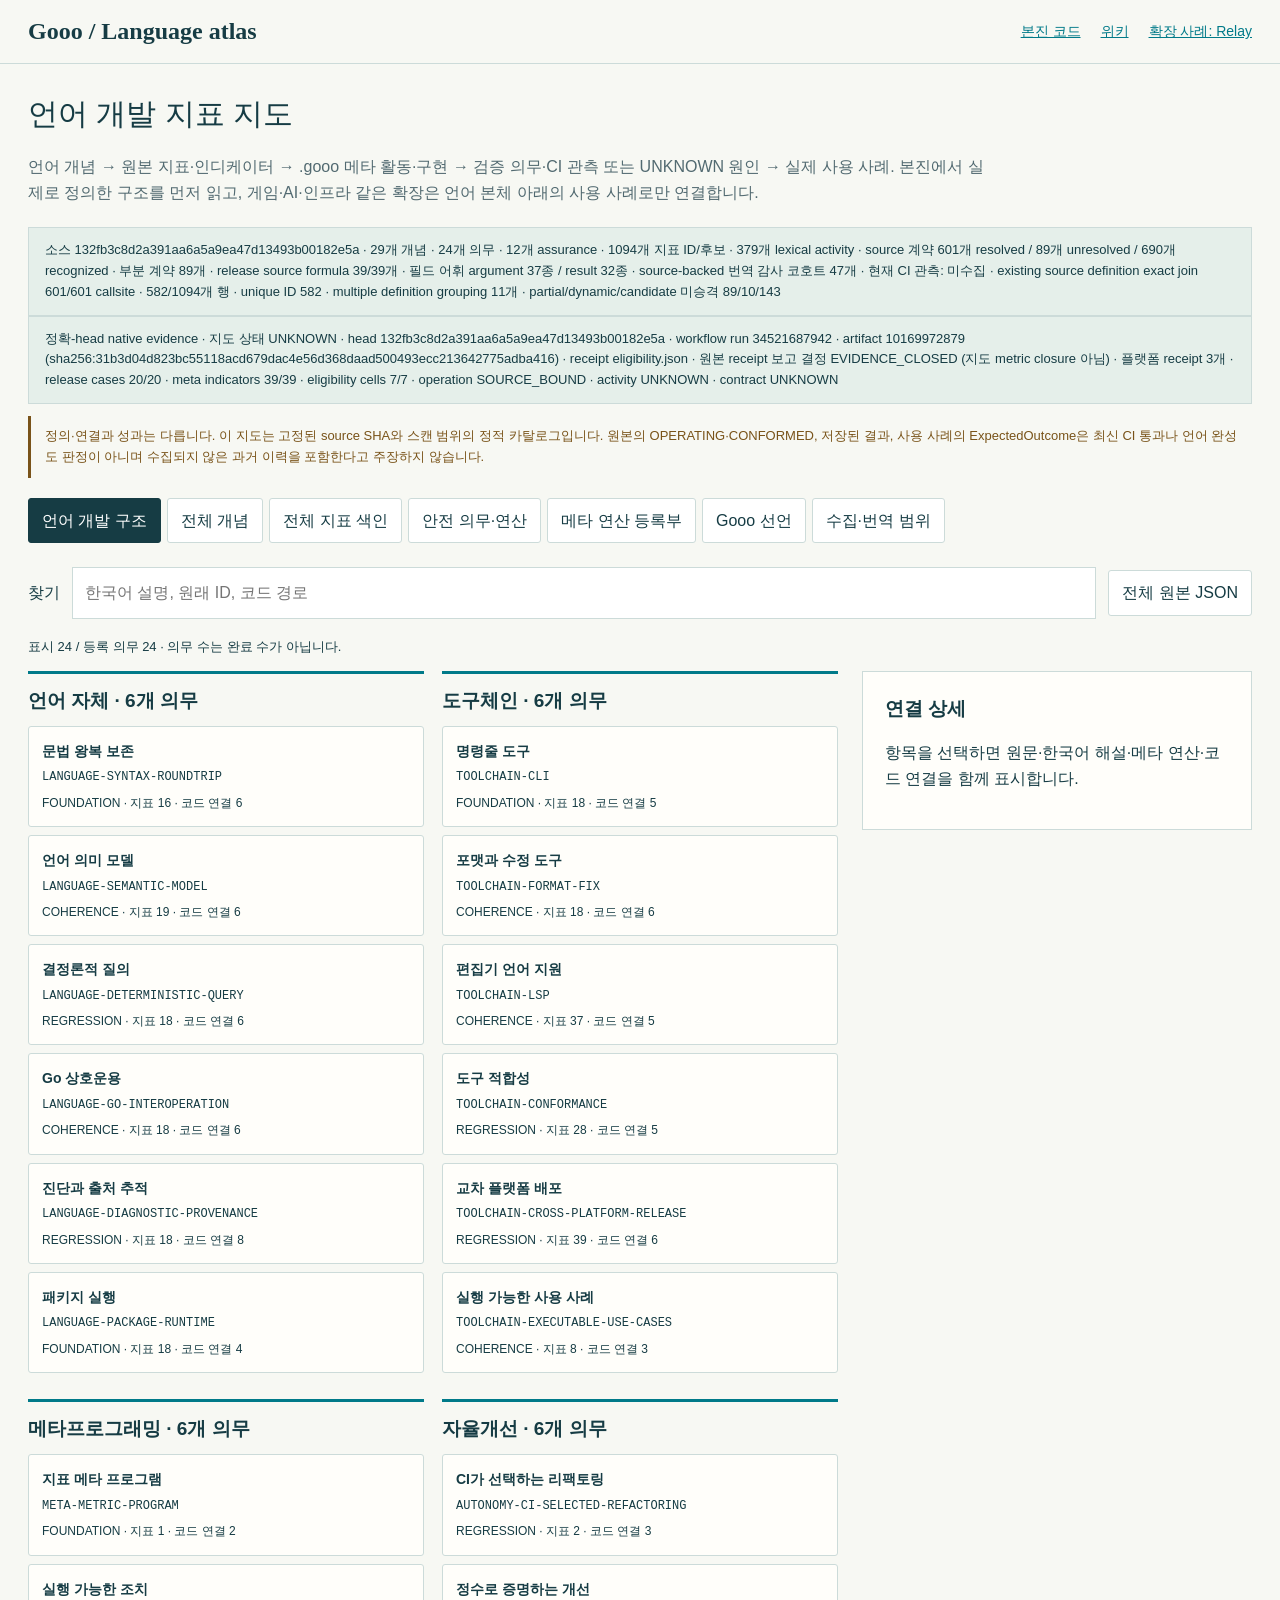
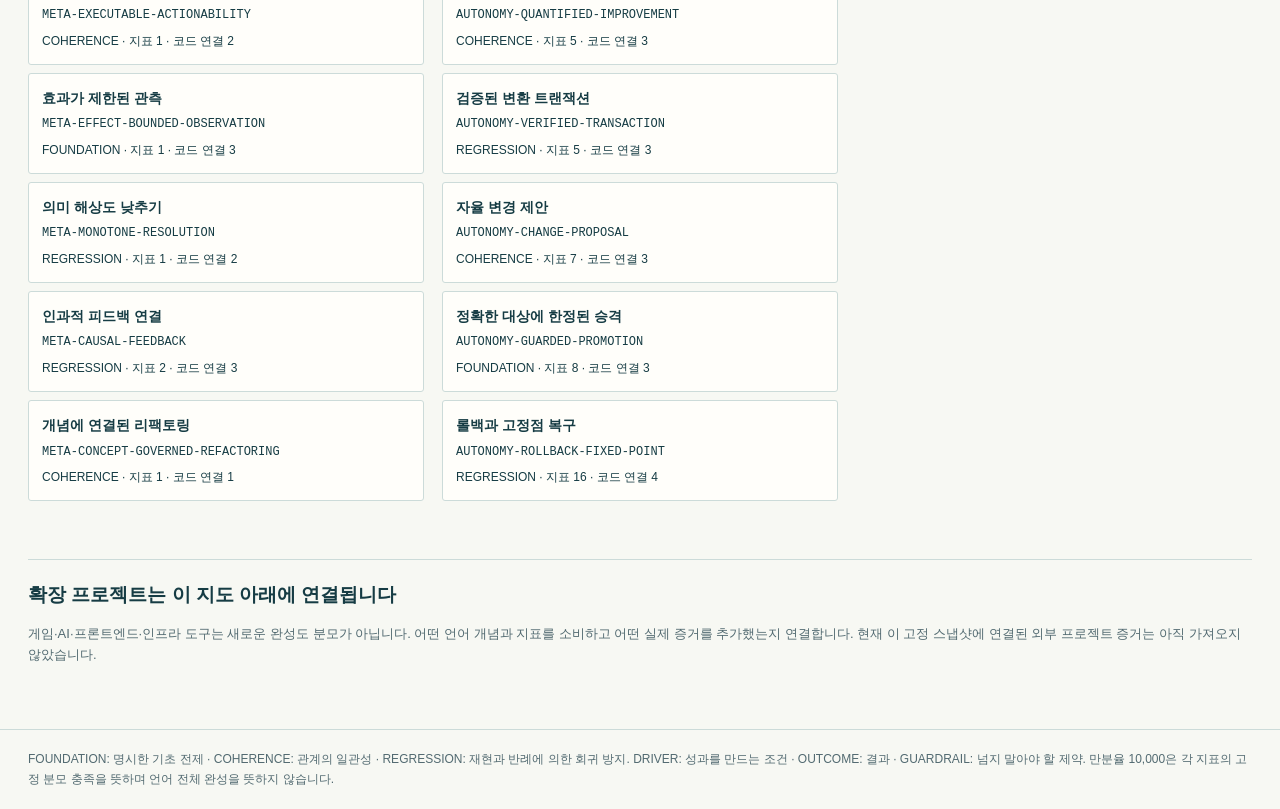
